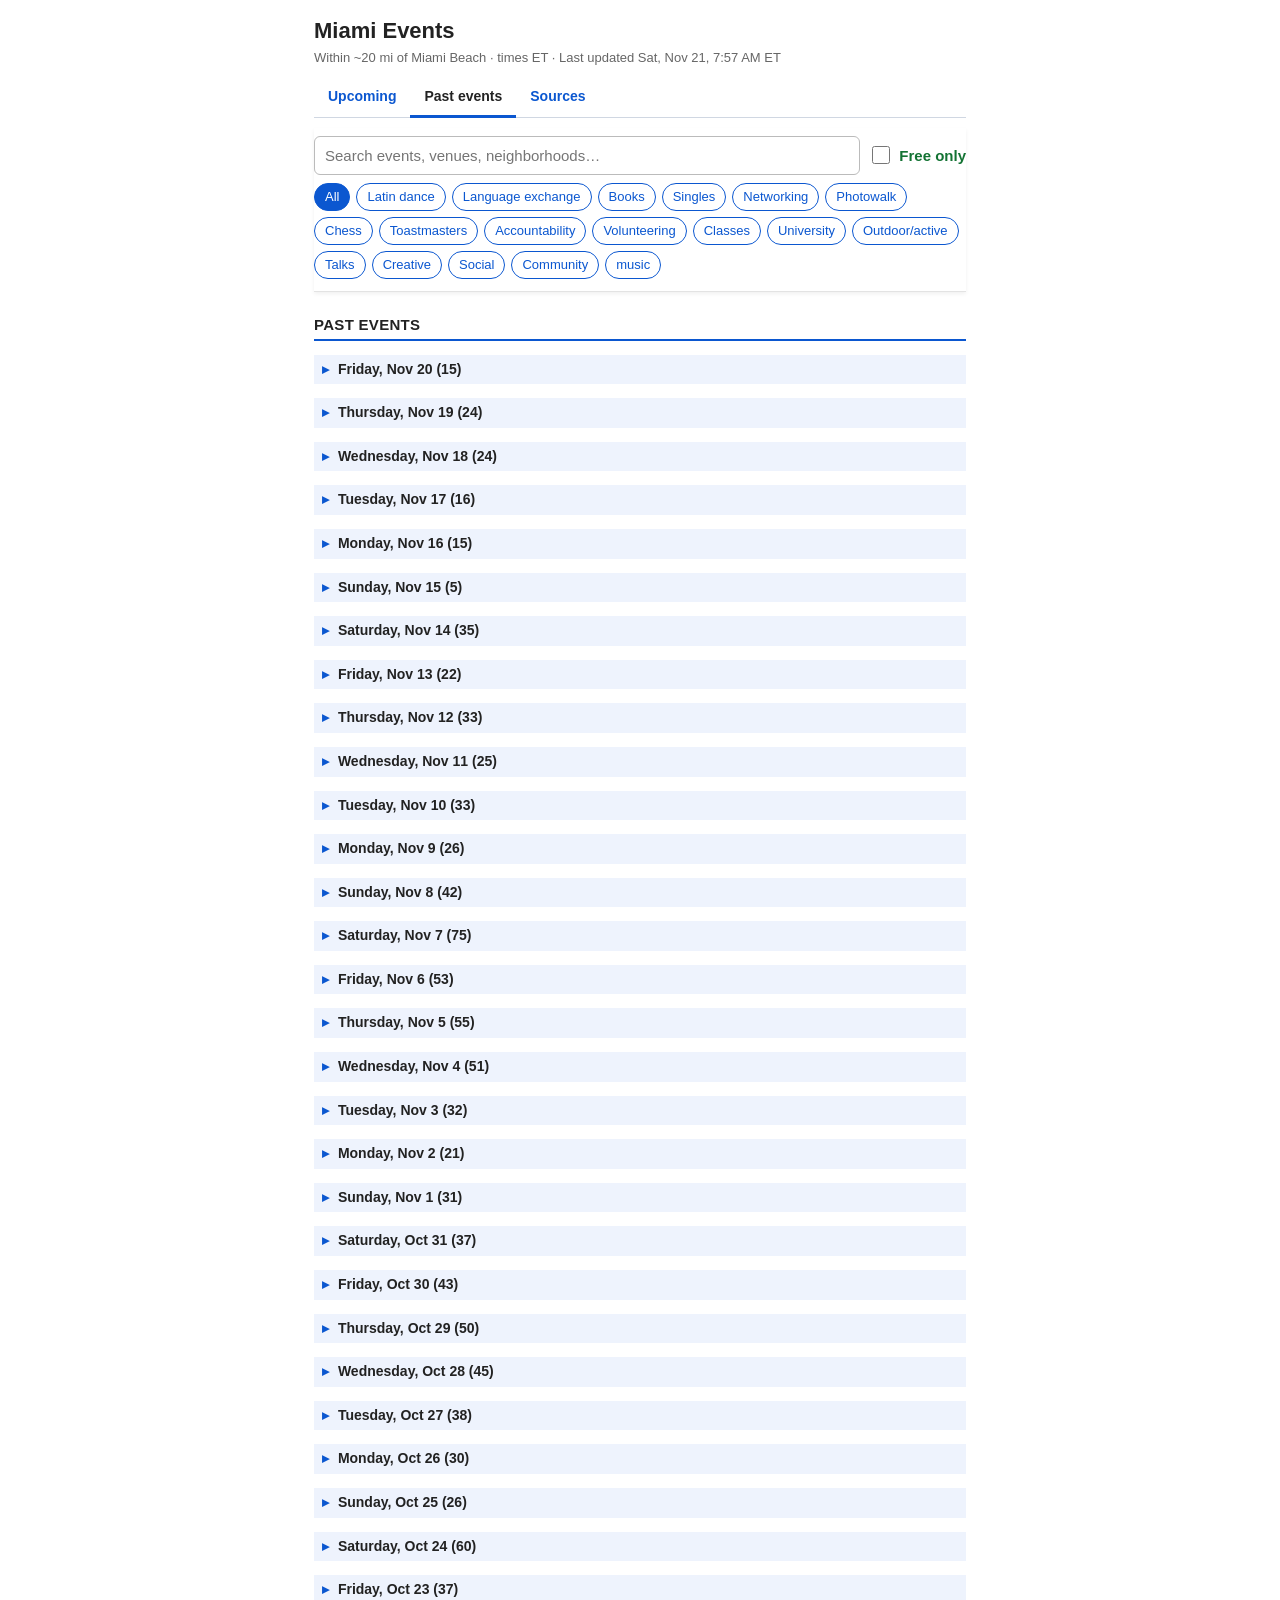
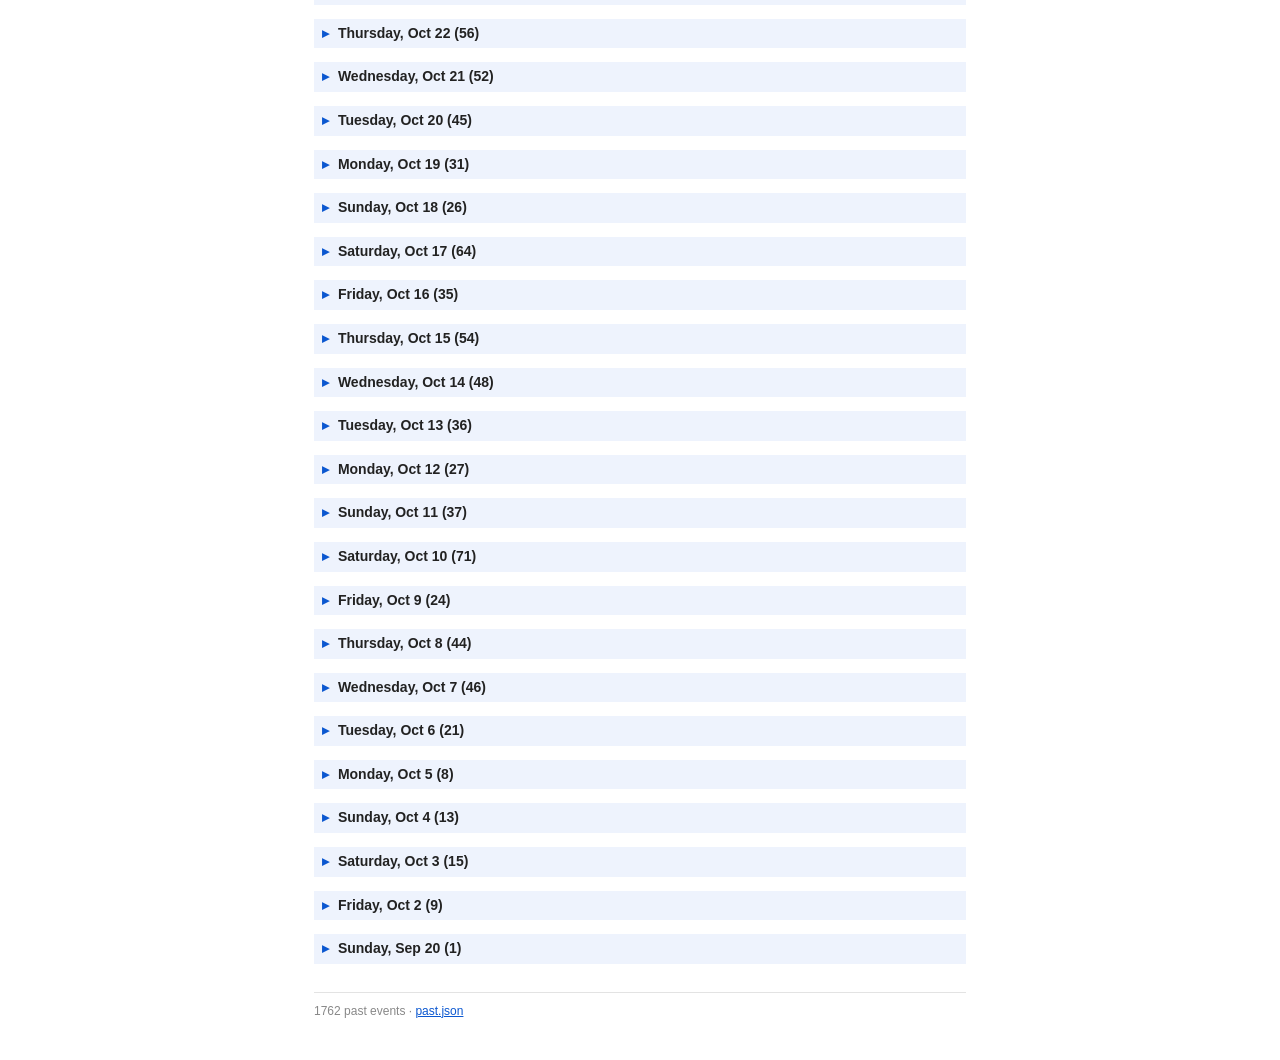
==== past.html @ 7208eda6 "Update events 2026-11-21" ====
<!DOCTYPE html>
<html lang="en"><head>
<meta charset="utf-8">
<meta name="viewport" content="width=device-width, initial-scale=1">
<meta name="robots" content="noindex, nofollow">
<title>Past events · Miami Events</title>
<link rel="stylesheet" href="style.css?v=1795265845">
</head><body><div class="wrap">
<h1>Miami Events</h1>
<p class="sub">Within ~20 mi of Miami Beach · times ET · Last updated Sat, Nov 21, 7:57 AM ET</p>
<nav class="tabs" aria-label="Pages"><a href="index.html">Upcoming</a><a href="past.html" class="on" aria-current="page">Past events</a><a href="sources.html">Sources</a></nav>
<div class="controls">
<div class="row"><input id="q" type="search" placeholder="Search events, venues, neighborhoods…" aria-label="Search">
<label class="toggle"><input type="checkbox" id="freeonly"> Free only</label></div>
<div class="chips" role="group" aria-label="Categories"><button class="chip on" data-cat="all" type="button">All</button><button class="chip" data-cat="dance" type="button">Latin dance</button><button class="chip" data-cat="language" type="button">Language exchange</button><button class="chip" data-cat="books" type="button">Books</button><button class="chip" data-cat="singles" type="button">Singles</button><button class="chip" data-cat="networking" type="button">Networking</button><button class="chip" data-cat="photowalk" type="button">Photowalk</button><button class="chip" data-cat="chess" type="button">Chess</button><button class="chip" data-cat="toastmasters" type="button">Toastmasters</button><button class="chip" data-cat="accountability" type="button">Accountability</button><button class="chip" data-cat="volunteering" type="button">Volunteering</button><button class="chip" data-cat="class" type="button">Classes</button><button class="chip" data-cat="university" type="button">University</button><button class="chip" data-cat="outdoor" type="button">Outdoor/active</button><button class="chip" data-cat="talks" type="button">Talks</button><button class="chip" data-cat="creative" type="button">Creative</button><button class="chip" data-cat="social" type="button">Social</button><button class="chip" data-cat="community" type="button">Community</button><button class="chip" data-cat="music" type="button">music</button></div>
</div>
<section class="sec" id="past"><h2>PAST EVENTS</h2><div class="daygroup fold folded"><h3 class="day" role="button" tabindex="0" aria-expanded="false"><span class="caret">&#9656;</span> Friday, Nov 20 (<span class="dayn">15</span>)</h3><ul><li class="ev" data-free="1" data-cat="language" data-text="english conversation circle coral reef branch palmetto bay  free language exchange english conversation practice"><span class="lbl free">Free</span><a href="https://mdpls.org/event/17366645" target="_blank" rel="noopener">English Conversation Circle</a><div class="meta">10:00–11:00 AM · Coral Reef Branch, Palmetto Bay · <b>Free</b></div><span class="tag">Language exchange</span> <span class="note">English conversation practice</span></li><li class="ev" data-free="1" data-cat="social" data-text="tasting at ten - miami counter culture coffee little haiti / north miami ave 7450 n miami ave, miami, fl 33150 free (rsvp) social weekly friday coffee tasting; standing interest"><span class="lbl free">Free</span><a href="https://www.eventbrite.com/e/tasting-at-ten-miami-tickets-1979225691322" target="_blank" rel="noopener">Tasting at Ten - Miami</a><div class="meta">10:00–11:00 AM · Counter Culture Coffee, Little Haiti / North Miami Ave · <b>Free (RSVP)</b></div><span class="tag">Social</span> <span class="note">Weekly Friday coffee tasting; standing interest</span></li><li class="ev" data-free="1" data-cat="creative" data-text="artist talk @ the camp gallery with janet m. mueller and gabe torres the camp gallery north miami 791 ne 125 st, miami, fl 33161, miami free (rsvp) creative "><span class="lbl free">Free</span><a href="https://www.eventbrite.com/e/artist-talk-the-camp-gallery-with-janet-m-mueller-and-gabe-torres-tickets-2004398163865" target="_blank" rel="noopener">Artist Talk @ The CAMP Gallery with Janet M. Mueller and Gabe Torres</a><div class="meta">12:00–2:00 PM · The CAMP Gallery, North Miami · <b>Free (RSVP)</b></div><span class="tag">Creative</span></li><li class="ev" data-free="1" data-cat="creative" data-text="face it! portrait drawing workshop miami beach regional miami beach  free creative registration required"><span class="lbl free">Free</span><a href="https://mdpls.org/event/17588833" target="_blank" rel="noopener">Face It! Portrait Drawing Workshop</a><div class="meta">2:30–4:00 PM · Miami Beach Regional, Miami Beach · <b>Free</b></div><span class="tag">Creative</span> <span class="note">registration required</span></li><li class="ev" data-free="1" data-cat="social" data-text="dungeons &amp; dragons club miami beach regional miami beach  free social d&amp;d 5th edition club; ages 12+; registration required"><span class="lbl free">Free</span><a href="https://mdpls.org/event/17321976" target="_blank" rel="noopener">Dungeons &amp; Dragons Club</a><div class="meta">4:00–5:30 PM · Miami Beach Regional, Miami Beach · <b>Free</b></div><span class="tag">Social</span> <span class="note">D&amp;D 5th Edition club; ages 12+; registration required</span></li><li class="ev" data-free="1" data-cat="chess" data-text="chess club west flagler branch flagami  free chess "><span class="lbl free">Free</span><a href="https://mdpls.org/event/17058690" target="_blank" rel="noopener">Chess Club</a><div class="meta">4:00–5:00 PM · West Flagler Branch, Flagami · <b>Free</b></div><span class="tag">Chess</span></li><li class="ev" data-free="1" data-cat="community" data-text="miami worldcenter &quot;night market&quot; - fridays at 5:00pm 850 ne 2nd ave downtown miami 850 northeast 2nd avenue, miami, fl 33132, miami free (rsvp) community weekly friday night market"><span class="lbl free">Free</span><a href="https://www.eventbrite.com/e/miami-worldcenter-night-market-fridays-at-500pm-tickets-1997910029681" target="_blank" rel="noopener">Miami Worldcenter &quot;Night Market&quot; - Fridays at 5:00pm</a><div class="meta">5:00–9:00 PM · 850 NE 2nd Ave, Downtown Miami · <b>Free (RSVP)</b></div><span class="tag">Community</span> <span class="note">Weekly Friday night market</span></li><li class="ev" data-free="1" data-cat="networking" data-text="boho house happy hour boho house miami wynwood 85 nw 25th st, miami, fl 33127 free (no fee listed) networking professional workers of miami pre-thanksgiving networking"><span class="lbl free">Free</span><a href="https://www.meetup.com/professionalworkersofmiami/events/317261967/" target="_blank" rel="noopener">BOHO House Happy Hour</a><div class="meta">6:00–9:00 PM · BOHO House Miami, Wynwood · <b>Free (no fee listed)</b></div><span class="tag">Networking</span> <span class="note">Professional Workers of Miami pre-Thanksgiving networking</span></li><li class="ev" data-free="1" data-cat="community" data-text="friday night kirtan sacred vedic arts | museum &amp; cultural center buena vista 137 ne 47th st, miami free (rsvp) community "><span class="lbl free">Free</span><a href="https://www.eventbrite.com/e/friday-night-kirtan-tickets-1979808229710" target="_blank" rel="noopener">FRIDAY NIGHT KIRTAN</a><div class="meta">6:30–10:00 PM · Sacred Vedic Arts | Museum &amp; Cultural Center, Buena Vista · <b>Free (RSVP)</b></div><span class="tag">Community</span></li><li class="ev" data-free="1" data-cat="dance" data-text="underline moves - tango night | music, movement, and dinner the underline (inter stage) brickell 805 sw 1st ave, miami, fl 33130 free (registration includes catered dinner) latin dance free family-friendly series; live music, beginner instruction by bt dance studio, talkin&#x27; tacos dinner"><span class="lbl free">Free</span><a href="https://thecenterforartsandinnovation.org/program/underline-moves/#tango" target="_blank" rel="noopener">Underline Moves - Tango Night | Music, Movement, and Dinner</a><div class="meta">6:30–8:30 PM · The Underline (Inter Stage), Brickell · <b>Free (registration includes catered dinner)</b></div><span class="tag">Latin dance</span> <span class="note">Free family-friendly series; live music, beginner instruction by BT Dance Studio, Talkin&#x27; Tacos dinner</span></li><li class="ev" data-free="0" data-cat="talks" data-text="what is an architect for? a debate with bernard zyscovich &amp; andrés duany bakehouse art complex wynwood 561 northwest 32nd street, miami, fl 33127, miami $19.10–$41.93 talks bakehouse architecture debate"><span class="lbl paid">Paid</span><a href="https://www.eventbrite.com/e/what-is-an-architect-for-a-debate-with-bernard-zyscovich-andres-duany-tickets-2003581550352" target="_blank" rel="noopener">What Is an Architect For? A Debate with Bernard Zyscovich &amp; Andrés Duany</a><div class="meta">6:00–9:00 PM · Bakehouse Art Complex, Wynwood · <b>$19.10–$41.93</b></div><span class="tag">Talks</span> <span class="note">Bakehouse architecture debate</span></li><li class="ev" data-free="0" data-cat="creative" data-text="sillies on south beach comedy show south beach brewing company taproom &amp; restaurant south beach 210 11th street, miami beach, fl 33139, miami beach $2.91–$15.50 creative "><span class="lbl paid">Paid</span><a href="https://www.eventbrite.com/e/sillies-on-south-beach-comedy-show-tickets-1991206469151" target="_blank" rel="noopener">Sillies on South Beach Comedy Show</a><div class="meta">8:00–9:30 PM · South Beach Brewing Company Taproom &amp; Restaurant, South Beach · <b>$2.91–$15.50</b></div><span class="tag">Creative</span></li><li class="ev" data-free="0" data-cat="dance" data-text="the bachata overdose social‼️friday november 20🔥international guest💃2 rooms💯 vk dance arena hallandale beach 3129 w hallandale beach blvd, hallandale beach see event page latin dance bachata room + kizomba room, classes"><span class="lbl paid">Paid</span><a href="https://www.meetup.com/bachata-classes-and-socials-in-miami/events/313072037/" target="_blank" rel="noopener">The Bachata Overdose Social‼️FRIDAY NOVEMBER 20🔥INTERNATIONAL GUEST💃2 ROOMS💯</a><div class="meta">9:00 PM–2:00 AM · VK Dance ARENA, Hallandale Beach · <b>See event page</b></div><span class="tag">Latin dance</span> <span class="note">Bachata room + kizomba room, classes</span></li><li class="ev" data-free="0" data-cat="dance" data-text="the salsa room - salsa social 1340 sw 8th st little havana 1340 southwest 8th street, miami, fl 33135, miami $24.11 latin dance "><span class="lbl paid">Paid</span><a href="https://www.eventbrite.com/e/the-salsa-room-salsa-social-tickets-2003790612663" target="_blank" rel="noopener">The Salsa Room - Salsa Social</a><div class="meta">9:00 PM–1:00 AM · 1340 SW 8th St, Little Havana · <b>$24.11</b></div><span class="tag">Latin dance</span></li><li class="ev" data-free="0" data-cat="creative" data-text="friday night live just the funny miami 3119 coral way, 2nd floor, miami, fl 33145 from $30.52 creative audience-suggestion improv comedy, fridays 9 pm"><span class="lbl paid">Paid</span><a href="https://www.eventbrite.com/o/just-the-funny-121458512491" target="_blank" rel="noopener">Friday Night Live</a><div class="meta">9:00 PM · Just The Funny, Miami · <b>From $30.52</b></div><span class="tag">Creative</span> <span class="note">Audience-suggestion improv comedy, Fridays 9 PM</span></li></ul></div><div class="daygroup fold folded"><h3 class="day" role="button" tabindex="0" aria-expanded="false"><span class="caret">&#9656;</span> Thursday, Nov 19 (<span class="dayn">24</span>)</h3><ul><li class="ev" data-free="1" data-cat="talks" data-text="nothing is linear: relations across latin america and its diasporas el espacio 23 allapattah 2270 nw 23rd street, miami, fl 33142, miami free (rsvp) talks "><span class="lbl free">Free</span><a href="https://www.eventbrite.com/e/nothing-is-linear-relations-across-latin-america-and-its-diasporas-tickets-2004248469124" target="_blank" rel="noopener">Nothing Is Linear: Relations Across Latin America and Its Diasporas</a><div class="meta">10:00 AM–5:00 PM · El Espacio 23, Allapattah · <b>Free (RSVP)</b></div><span class="tag">Talks</span></li><li class="ev" data-free="1" data-cat="language" data-text="english conversation circle west flagler branch flagami  free language exchange english conversation practice; registration required"><span class="lbl free">Free</span><a href="https://mdpls.org/event/17499563" target="_blank" rel="noopener">English Conversation Circle</a><div class="meta">11:00 AM–12:00 PM · West Flagler Branch, Flagami · <b>Free</b></div><span class="tag">Language exchange</span> <span class="note">English conversation practice; registration required</span></li><li class="ev" data-free="1" data-cat="creative" data-text="creative coworking x miami community radio dear eleanor miami (edgewater) 148 ne 28th st, miami, fl 33137 free to drop in creative daytime coworking, then miami community radio livestream in the evening"><span class="lbl free">Free</span><a href="https://posh.vip/e/creative-coworking-x-miami-community-radio-2026-11-20-4-45" target="_blank" rel="noopener">Creative Coworking x Miami Community Radio</a><div class="meta">11:00 AM–6:00 PM · Dear Eleanor, Miami (Edgewater) · <b>Free to drop in</b></div><span class="tag">Creative</span> <span class="note">Daytime coworking, then Miami Community Radio livestream in the evening</span></li><li class="ev" data-free="1" data-cat="language" data-text="english conversation circle doral branch doral  free language exchange english conversation practice"><span class="lbl free">Free</span><a href="https://mdpls.org/event/17788650" target="_blank" rel="noopener">English Conversation Circle</a><div class="meta">12:00–1:00 PM · Doral Branch, Doral · <b>Free</b></div><span class="tag">Language exchange</span> <span class="note">English conversation practice</span></li><li class="ev" data-free="1" data-cat="language" data-text="english conversation circles tamiami branch westchester  free language exchange english conversation practice; registration required"><span class="lbl free">Free</span><a href="https://mdpls.org/event/17317445" target="_blank" rel="noopener">English Conversation Circles</a><div class="meta">2:00–3:00 PM · Tamiami Branch, Westchester · <b>Free</b></div><span class="tag">Language exchange</span> <span class="note">English conversation practice; registration required</span></li><li class="ev" data-free="1" data-cat="social" data-text="tabletop thursdays kendall branch kendall  free social "><span class="lbl free">Free</span><a href="https://mdpls.org/event/17455914" target="_blank" rel="noopener">Tabletop Thursdays</a><div class="meta">3:00–7:00 PM · Kendall Branch, Kendall · <b>Free</b></div><span class="tag">Social</span></li><li class="ev" data-free="1" data-cat="social" data-text="classic games club miami beach regional miami beach  free social "><span class="lbl free">Free</span><a href="https://mdpls.org/event/17321881" target="_blank" rel="noopener">Classic Games Club</a><div class="meta">3:00–4:30 PM · Miami Beach Regional, Miami Beach · <b>Free</b></div><span class="tag">Social</span></li><li class="ev" data-free="1" data-cat="language" data-text="spanish conversation circle coconut grove branch coconut grove  free language exchange registration required"><span class="lbl free">Free</span><a href="https://mdpls.org/event/16834291" target="_blank" rel="noopener">Spanish Conversation Circle</a><div class="meta">4:00–5:00 PM · Coconut Grove Branch, Coconut Grove · <b>Free</b></div><span class="tag">Language exchange</span> <span class="note">registration required</span></li><li class="ev" data-free="1" data-cat="chess" data-text="chess club for adults miami beach regional miami beach  free chess "><span class="lbl free">Free</span><a href="https://mdpls.org/event/16638950" target="_blank" rel="noopener">Chess Club for Adults</a><div class="meta">5:00–7:00 PM · Miami Beach Regional, Miami Beach · <b>Free</b></div><span class="tag">Chess</span></li><li class="ev" data-free="1" data-cat="talks" data-text="app development using artificial intelligence (ai) pinecrest branch pinecrest  free talks "><span class="lbl free">Free</span><a href="https://mdpls.org/event/17690577" target="_blank" rel="noopener">App Development Using Artificial Intelligence (AI)</a><div class="meta">6:00–7:30 PM · Pinecrest Branch, Pinecrest · <b>Free</b></div><span class="tag">Talks</span></li><li class="ev" data-free="1" data-cat="creative" data-text="miami beach culture crawl | the other rome the wolfsonian–fiu south beach  free creative culture crawl (third thursday) program"><span class="lbl free">Free</span><a href="https://events.miamibeachfl.gov/event/miami-beach-culture-crawl-the-other-rome/" target="_blank" rel="noopener">Miami Beach Culture Crawl | The Other Rome</a><div class="meta">6:00–9:00 PM · The Wolfsonian–FIU, South Beach · <b>Free</b></div><span class="tag">Creative</span> <span class="note">Culture Crawl (third Thursday) program</span></li><li class="ev" data-free="1" data-cat="creative" data-text="lincoln road art walk lincoln road south beach 1100 lincoln road, miami beach, fl 33139 free creative self-guided gallery walk (oolite arts, fiu urban studios, more); culture crawl night"><span class="lbl free">Free</span><a href="https://events.miamibeachfl.gov/event/lincoln-road-art-walk/2026-11-19/" target="_blank" rel="noopener">Lincoln Road Art Walk</a><div class="meta">6:00–9:00 PM · Lincoln Road, South Beach · <b>Free</b></div><span class="tag">Creative</span> <span class="note">Self-guided gallery walk (Oolite Arts, FIU Urban Studios, more); Culture Crawl night</span></li><li class="ev" data-free="1" data-cat="outdoor" data-text="chewy pack walk on the underline chewy bark park - coral gables coral gables 4500 ponce de leon boulevard, coral gables, fl 33146, coral gables free (rsvp) outdoor/active friends of the underline dog walk"><span class="lbl free">Free</span><a href="https://www.eventbrite.com/e/chewy-pack-walk-on-the-underline-tickets-1997179141575" target="_blank" rel="noopener">Chewy Pack Walk on The Underline</a><div class="meta">6:30–8:30 PM · Chewy Bark Park - Coral Gables, Coral Gables · <b>Free (RSVP)</b></div><span class="tag">Outdoor/active</span> <span class="note">Friends of The Underline dog walk</span></li><li class="ev" data-free="1" data-cat="toastmasters" data-text="miami gardens toastmasters club frederica s. wilson regional (formerly north dade regional) north dade  free toastmasters "><span class="lbl free">Free</span><a href="https://mdpls.org/event/17565630" target="_blank" rel="noopener">Miami Gardens Toastmasters Club</a><div class="meta">6:30–7:30 PM · Frederica S. Wilson Regional (Formerly North Dade Regional), North Dade · <b>Free</b></div><span class="tag">Toastmasters</span></li><li class="ev" data-free="1" data-cat="toastmasters" data-text="toastmasters miami beach regional miami beach  free toastmasters "><span class="lbl free">Free</span><a href="https://mdpls.org/event/17221698" target="_blank" rel="noopener">Toastmasters</a><div class="meta">6:30–7:30 PM · Miami Beach Regional, Miami Beach · <b>Free</b></div><span class="tag">Toastmasters</span></li><li class="ev" data-free="1" data-cat="creative" data-text="locust late @ the dill: workshop by dani amaro. performance by lesley mok (ny). locust projects little river 297 ne 67th st, miami, fl 33138 free (rsvp) creative "><span class="lbl free">Free</span><a href="https://luma.com/kxr6kyer" target="_blank" rel="noopener">Locust Late @ The DiLL: Workshop by Dani Amaro. Performance by Lesley Mok (NY).</a><div class="meta">7:00–10:00 PM · Locust Projects, Little River · <b>Free (RSVP)</b></div><span class="tag">Creative</span></li><li class="ev" data-free="1" data-cat="talks" data-text="cocktails &amp; conversation: the art of free expression living room south beach 2201 collins avenue, miami beach, fl 33139, miami beach free (rsvp) talks pen america"><span class="lbl free">Free</span><a href="https://www.eventbrite.com/e/cocktails-conversation-the-art-of-free-expression-tickets-2003615731589" target="_blank" rel="noopener">Cocktails &amp; Conversation: The Art of Free Expression</a><div class="meta">7:30–9:30 PM · Living Room, South Beach · <b>Free (RSVP)</b></div><span class="tag">Talks</span> <span class="note">PEN America</span></li><li class="ev" data-free="1" data-cat="music" data-text="north beach social: abstract citizen miami beach bandshell north beach 7275 collins ave, miami beach, fl 33141 free (rsvp) music free monthly community music series (abstract citizen and black nimbus); ticket limit 4 per customer"><span class="lbl free">Free</span><a href="https://miamibeachbandshell.com/events/" target="_blank" rel="noopener">North Beach Social: Abstract Citizen</a><div class="meta">7:30–10:00 PM · Miami Beach Bandshell, North Beach · <b>Free (RSVP)</b></div><span class="tag">music</span> <span class="note">Free monthly community music series (Abstract Citizen and Black Nimbus); ticket limit 4 per customer</span></li><li class="ev" data-free="1" data-cat="dance" data-text="salsa night by cucu from ear candy &amp; friends 749 ne 79th st little river 749 northeast 79th street, miami, fl 33138, miami free (rsvp) latin dance "><span class="lbl free">Free</span><a href="https://www.eventbrite.com/e/salsa-night-by-cucu-from-ear-candy-friends-tickets-1985209534157" target="_blank" rel="noopener">SALSA NIGHT by CUCU FROM EAR CANDY &amp; FRIENDS</a><div class="meta">8:00 PM–12:00 AM · 749 NE 79th St, Little River · <b>Free (RSVP)</b></div><span class="tag">Latin dance</span></li><li class="ev" data-free="1" data-cat="dance" data-text="latin social thursdays at hole19 scratch kitchen + bar! hole 19 - scratch kitchen + bar miami springs 650 curtiss parkway, miami springs, fl 33166, miami springs free (rsvp) latin dance "><span class="lbl free">Free</span><a href="https://www.eventbrite.com/e/latin-social-thursdays-at-hole19-scratch-kitchen-bar-tickets-1999289012255" target="_blank" rel="noopener">Latin Social Thursdays at Hole19 Scratch Kitchen + Bar!</a><div class="meta">8:30 PM–12:00 AM · Hole 19 - Scratch Kitchen + Bar, Miami Springs · <b>Free (RSVP)</b></div><span class="tag">Latin dance</span></li><li class="ev" data-free="1" data-cat="creative" data-text="laughs at the library comedy show the library speakeasy westchester 10766 coral way, miami, fl 33165, miami free–$25.00 creative "><span class="lbl free">Free</span><a href="https://www.eventbrite.com/e/laughs-at-the-library-comedy-show-tickets-2000892685886" target="_blank" rel="noopener">Laughs at the Library Comedy Show</a><div class="meta">9:00–11:00 PM · The Library Speakeasy, Westchester · <b>Free–$25.00</b></div><span class="tag">Creative</span></li><li class="ev" data-free="0" data-cat="class" data-text="made in market: pizza making class the miami beach edition mid-beach 2901 collins avenue, miami beach, fl 33140, miami beach $76.19 classes cooking class"><span class="lbl paid">Paid</span><a href="https://www.eventbrite.com/e/made-in-market-pizza-making-class-tickets-2003520145689" target="_blank" rel="noopener">Made in Market: Pizza Making Class</a><div class="meta">6:00–7:30 PM · The Miami Beach EDITION, Mid-Beach · <b>$76.19</b></div><span class="tag">Classes</span> <span class="note">Cooking class</span></li><li class="ev" data-free="0" data-cat="networking" data-text="coconut grove chamber networking night at regatta grove regatta grove coconut grove 3415 pan american drive, miami, fl 33133, miami $25.00 networking "><span class="lbl paid">Paid</span><a href="https://www.eventbrite.com/e/coconut-grove-chamber-networking-night-at-regatta-grove-tickets-2004668714088" target="_blank" rel="noopener">Coconut Grove Chamber Networking Night at Regatta Grove</a><div class="meta">6:30–8:30 PM · Regatta Grove, Coconut Grove · <b>$25.00</b></div><span class="tag">Networking</span></li><li class="ev" data-free="0" data-cat="social" data-text="vice city social: a unofficial gta vi launch &amp; album release party the twisted tonic - rooftop bar miami beach  see event page social amigos meet; gta vi on the big screen, optional speed friending for early arrivals, dj 9 pm–midnight"><span class="lbl paid">Paid</span><a href="https://ma.to/event/vice-city-social-gta-vi-party-19-nov-2026" target="_blank" rel="noopener">VICE CITY SOCIAL: A Unofficial GTA VI Launch &amp; Album Release Party</a><div class="meta">8:00 PM–12:00 AM · The Twisted Tonic - Rooftop Bar, Miami Beach · <b>See event page</b></div><span class="tag">Social</span> <span class="note">Amigos Meet; GTA VI on the big screen, optional speed friending for early arrivals, DJ 9 PM–midnight</span></li></ul></div><div class="daygroup fold folded"><h3 class="day" role="button" tabindex="0" aria-expanded="false"><span class="caret">&#9656;</span> Wednesday, Nov 18 (<span class="dayn">24</span>)</h3><ul><li class="ev" data-free="1" data-cat="toastmasters" data-text="visit to south dade toastmasters&#x27; club chambersouth south miami 6410 southwest 80th street, south miami, fl 33143, south miami free (rsvp) toastmasters guests welcome"><span class="lbl free">Free</span><a href="https://www.eventbrite.com/e/visit-to-south-dade-toastmasters-club-tickets-1597925802089" target="_blank" rel="noopener">Visit to South Dade Toastmasters&#x27; Club</a><div class="meta">7:30–8:30 AM · ChamberSouth, South Miami · <b>Free (RSVP)</b></div><span class="tag">Toastmasters</span> <span class="note">Guests welcome</span></li><li class="ev" data-free="1" data-cat="language" data-text="english conversation circle coral gables branch coral gables  free language exchange english conversation practice; native speakers welcome (series)"><span class="lbl free">Free</span><a href="https://mdpls.org/event/17124359" target="_blank" rel="noopener">English Conversation Circle</a><div class="meta">12:00–1:00 PM · Coral Gables Branch, Coral Gables · <b>Free</b></div><span class="tag">Language exchange</span> <span class="note">English conversation practice; native speakers welcome (series)</span></li><li class="ev" data-free="1" data-cat="university" data-text="what do israelis and palestinians think? florida international university - modesto a. maidique campus, gc 140 fiu (westchester) 11200 sw 8th st, miami, fl 33174, miami free (rsvp) university fiu green school talk"><span class="lbl free">Free</span><a href="https://www.eventbrite.com/e/what-do-israelis-and-palestinians-think-tickets-2003678676860" target="_blank" rel="noopener">What Do Israelis and Palestinians Think?</a><div class="meta">12:30–1:45 PM · Florida International University - Modesto A. Maidique Campus, GC 140, FIU (Westchester) · <b>Free (RSVP)</b></div><span class="tag">University</span> <span class="note">FIU Green School talk</span></li><li class="ev" data-free="1" data-cat="books" data-text="book club south miami branch south miami  free books "><span class="lbl free">Free</span><a href="https://mdpls.org/event/17225286" target="_blank" rel="noopener">Book CLub</a><div class="meta">12:30–1:30 PM · South Miami Branch, South Miami · <b>Free</b></div><span class="tag">Books</span></li><li class="ev" data-free="1" data-cat="language" data-text="spanish conversation circle coral gables branch coral gables  free language exchange "><span class="lbl free">Free</span><a href="https://mdpls.org/event/17124394" target="_blank" rel="noopener">Spanish Conversation Circle</a><div class="meta">1:00–2:00 PM · Coral Gables Branch, Coral Gables · <b>Free</b></div><span class="tag">Language exchange</span></li><li class="ev" data-free="1" data-cat="books" data-text="reading the rainbow book  club whitten university center coral gables lgbtq center: 2300h, coral gables, fl 33146, coral gables free (rsvp) books um libraries book club at the lgbtq center"><span class="lbl free">Free</span><a href="https://www.eventbrite.com/e/reading-the-rainbow-book-club-tickets-2004086117526" target="_blank" rel="noopener">Reading the Rainbow Book  Club</a><div class="meta">3:00–4:00 PM · Whitten University Center, Coral Gables · <b>Free (RSVP)</b></div><span class="tag">Books</span> <span class="note">UM Libraries book club at the LGBTQ Center</span></li><li class="ev" data-free="1" data-cat="social" data-text="dungeons &amp; dragons club miami beach regional miami beach  free social d&amp;d 5th edition club; ages 12+; registration required"><span class="lbl free">Free</span><a href="https://mdpls.org/event/17478365" target="_blank" rel="noopener">Dungeons &amp; Dragons Club</a><div class="meta">5:00–6:30 PM · Miami Beach Regional, Miami Beach · <b>Free</b></div><span class="tag">Social</span> <span class="note">D&amp;D 5th Edition club; ages 12+; registration required</span></li><li class="ev" data-free="1" data-cat="language" data-text="learning spanish conversation circle pinecrest branch pinecrest  free language exchange "><span class="lbl free">Free</span><a href="https://mdpls.org/event/16603157" target="_blank" rel="noopener">Learning Spanish Conversation Circle</a><div class="meta">5:00–6:30 PM · Pinecrest Branch, Pinecrest · <b>Free</b></div><span class="tag">Language exchange</span></li><li class="ev" data-free="1" data-cat="outdoor" data-text="upilates the underline inter stage brickell 805 sw 1st ave, miami, fl 33130, miami free (rsvp) outdoor/active free pilates class"><span class="lbl free">Free</span><a href="https://www.eventbrite.com/e/upilates-tickets-2002470237385" target="_blank" rel="noopener">UPilates</a><div class="meta">6:00–7:15 PM · The Underline Inter Stage, Brickell · <b>Free (RSVP)</b></div><span class="tag">Outdoor/active</span> <span class="note">Free Pilates class</span></li><li class="ev" data-free="1" data-cat="networking" data-text="speed networking at chela’s coctelería miami lakes chela’s coctelería miami lakes miami lakes 15301 nw 67th ave, miami lakes, fl 33014, miami lakes free (rsvp) networking speed networkers (~14 mi)"><span class="lbl free">Free</span><a href="https://www.eventbrite.com/e/speed-networking-at-chelas-cocteleria-miami-lakes-tickets-2003072737479" target="_blank" rel="noopener">Speed Networking at Chela’s Coctelería Miami Lakes</a><div class="meta">6:00–8:00 PM · Chela’s Coctelería Miami Lakes, Miami Lakes · <b>Free (RSVP)</b></div><span class="tag">Networking</span> <span class="note">Speed Networkers (~14 mi)</span></li><li class="ev" data-free="1" data-cat="creative" data-text="film screening: lezama lima, soltar la lengua freedom tower at miami dade college downtown miami 600 biscayne boulevard, miami, fl 33132, miami free (rsvp) creative moad at mdc film screening"><span class="lbl free">Free</span><a href="https://www.eventbrite.com/e/film-screening-lezama-lima-soltar-la-lengua-tickets-2003216144413" target="_blank" rel="noopener">Film Screening: Lezama Lima, Soltar la Lengua</a><div class="meta">6:30–8:00 PM · Freedom Tower at Miami Dade College, Downtown Miami · <b>Free (RSVP)</b></div><span class="tag">Creative</span> <span class="note">MOAD at MDC film screening</span></li><li class="ev" data-free="1" data-cat="books" data-text="pages &amp; portals: a fantasy book club for adults coral reef branch palmetto bay  free books registration required"><span class="lbl free">Free</span><a href="https://mdpls.org/event/17378128" target="_blank" rel="noopener">Pages &amp; Portals: A Fantasy Book Club for Adults</a><div class="meta">6:30–7:30 PM · Coral Reef Branch, Palmetto Bay · <b>Free</b></div><span class="tag">Books</span> <span class="note">registration required</span></li><li class="ev" data-free="1" data-cat="dance" data-text="bachata with rosanna westchester library health and wellness information center westchester  free latin dance registration required"><span class="lbl free">Free</span><a href="https://mdpls.org/event/17362545" target="_blank" rel="noopener">Bachata with Rosanna</a><div class="meta">6:30–7:30 PM · Westchester Library Health and Wellness Information Center, Westchester · <b>Free</b></div><span class="tag">Latin dance</span> <span class="note">registration required</span></li><li class="ev" data-free="1" data-cat="outdoor" data-text="walking with a purpose: amigos meet x the underline walk club the underline hammock playground brickell / the roads 1523 sw 1st ave, miami, fl 33129, miami free (rsvp) outdoor/active amigos meet monthly walk club"><span class="lbl free">Free</span><a href="https://www.eventbrite.com/e/walking-with-a-purpose-amigos-meet-x-the-underline-walk-club-tickets-1994092584600" target="_blank" rel="noopener">Walking With A Purpose: Amigos Meet x The Underline Walk Club</a><div class="meta">6:30–8:30 PM · The Underline Hammock Playground, Brickell / The Roads · <b>Free (RSVP)</b></div><span class="tag">Outdoor/active</span> <span class="note">Amigos Meet monthly walk club</span></li><li class="ev" data-free="1" data-cat="social" data-text="walking with a purpose: amigos meet x the underline walk club the underline hammock playground brickell 1523 sw 1st ave, miami, fl 33129 free social check-in 6:30 pm, stretch 6:45, walk 7:00 pm; ~2-mile social walk with speed friending."><span class="lbl free">Free</span><a href="https://www.eventbrite.com/e/walking-with-a-purpose-amigos-meet-x-the-underline-walk-club-tickets-1994092409075?date=2026-11-18" target="_blank" rel="noopener">Walking With A Purpose: Amigos Meet x The Underline Walk Club</a><div class="meta">6:30–8:15 PM · The Underline Hammock Playground, Brickell · <b>Free</b></div><span class="tag">Social</span> <span class="note">Check-in 6:30 PM, stretch 6:45, walk 7:00 PM; ~2-mile social walk with speed friending.</span></li><li class="ev" data-free="1" data-cat="toastmasters" data-text="miami-wynwood toastmasters miami-wynwood toastmasters wynwood 1951 nw 7th ave, miami, fl 33136 (1st fl main room, free parking) free (guests) toastmasters every wednesday 7 pm, in person + zoom; visitors welcome"><span class="lbl free">Free</span><a href="https://wyntoast.com/?date=2026-11-18" target="_blank" rel="noopener">Miami-Wynwood Toastmasters</a><div class="meta">7:00–8:00 PM · Miami-Wynwood Toastmasters, Wynwood · <b>Free (guests)</b></div><span class="tag">Toastmasters</span> <span class="note">Every Wednesday 7 PM, in person + Zoom; visitors welcome</span></li><li class="ev" data-free="1" data-cat="language" data-text="brickell- language exchange at rosa sky rosa sky rooftop brickell 115 sw 8th street, 22nd floor, miami free (no fee listed) language exchange rooftop language exchange; meetup moved this from nov 4 to nov 18"><span class="lbl free">Free</span><a href="https://www.meetup.com/miami-old-and-new-in-town-meetup-group/events/317098443/" target="_blank" rel="noopener">Brickell- Language Exchange at Rosa Sky</a><div class="meta">7:00–10:00 PM · Rosa Sky Rooftop, Brickell · <b>Free (no fee listed)</b></div><span class="tag">Language exchange</span> <span class="note">rooftop language exchange; Meetup moved this from Nov 4 to Nov 18</span></li><li class="ev" data-free="1" data-cat="creative" data-text="open mic every wednesday at thank you miami (8:30pm signup) thank you miami cocina &amp; beer house little havana 1701 west flagler street, #suite 101, miami, fl 33135, miami free (rsvp) creative sign-up 8:30 pm"><span class="lbl free">Free</span><a href="https://www.eventbrite.com/e/open-mic-every-wednesday-at-thank-you-miami-830pm-signup-tickets-1095748927539" target="_blank" rel="noopener">OPEN MIC EVERY WEDNESDAY AT THANK YOU MIAMI (8:30PM SIGNUP)</a><div class="meta">8:00–11:30 PM · Thank You Miami Cocina &amp; Beer House, Little Havana · <b>Free (RSVP)</b></div><span class="tag">Creative</span> <span class="note">Sign-up 8:30 PM</span></li><li class="ev" data-free="1" data-cat="books" data-text="the bhagavad gita book club at om movement om movement coconut grove 2895 mcfarlane road, #2nd floor, miami, fl 33133, miami free (rsvp) books "><span class="lbl free">Free</span><a href="https://www.eventbrite.com/e/the-bhagavad-gita-book-club-at-om-movement-tickets-1998399185760" target="_blank" rel="noopener">The Bhagavad Gita Book Club at OM Movement</a><div class="meta">8:00–8:30 PM · OM Movement, Coconut Grove · <b>Free (RSVP)</b></div><span class="tag">Books</span></li><li class="ev" data-free="1" data-cat="dance" data-text="sabor wednesday ball &amp; chain little havana 1513 sw 8th st, miami, fl 33135 free entry with rsvp; free salsa class latin dance venue closed for a private event 4–9:30 pm this wednesday and reopens 9:30 pm; listing still says free salsa class at 8:30 pm, so check class time. live music by mandy y la clave quartet. 21+"><span class="lbl free">Free</span><a href="https://speakeasygo.com/ball-and-chain/Sabor-Wednesday?eid=EVE-BPQFRA" target="_blank" rel="noopener">Sabor Wednesday</a><div class="meta">9:30 PM–1:00 AM · Ball &amp; Chain, Little Havana · <b>Free entry with RSVP; free salsa class</b></div><span class="tag">Latin dance</span> <span class="note">Venue closed for a private event 4–9:30 PM this Wednesday and reopens 9:30 PM; listing still says free salsa class at 8:30 PM, so check class time. Live music by Mandy y la Clave Quartet. 21+</span></li><li class="ev" data-free="0" data-cat="creative" data-text="new world center tours new world center south beach 500 17th st, miami beach $15 creative 45–60 min guided tour of the frank gehry building; nws cancels tours with no bookings 24h before"><span class="lbl paid">Paid</span><a href="https://www.nws.edu/tickets/concerts-and-events/2026-27-season/new-world-center-tours/?date=2026-11-18" target="_blank" rel="noopener">New World Center Tours</a><div class="meta">3:00–4:00 PM · New World Center, South Beach · <b>$15</b></div><span class="tag">Creative</span> <span class="note">45–60 min guided tour of the Frank Gehry building; NWS cancels tours with no bookings 24h before</span></li><li class="ev" data-free="0" data-cat="networking" data-text="miami speed networking | meet business professionals | networknite water lion wine + alchemy miami beach the sagamore, 1671 collins ave, miami beach, fl 33139 $34.24 networking at the sagamore / water lion; miami beach"><span class="lbl paid">Paid</span><a href="https://www.eventbrite.com/e/miami-speed-networking-meet-business-professionals-networknite-tickets-2003894720051" target="_blank" rel="noopener">Miami Speed Networking | Meet Business Professionals | NetworkNite</a><div class="meta">7:00–9:00 PM · WATER LION Wine + Alchemy, Miami Beach · <b>$34.24</b></div><span class="tag">Networking</span> <span class="note">At The Sagamore / WATER LION; Miami Beach</span></li><li class="ev" data-free="0" data-cat="singles" data-text="intelligent singles mixer in miami! delilah miami brickell key 301 brickell key drive, miami, fl 33131, miami $49.92 singles singles mixer"><span class="lbl paid">Paid</span><a href="https://www.eventbrite.com/e/intelligent-singles-mixer-in-miami-tickets-2003711934334" target="_blank" rel="noopener">Intelligent Singles Mixer in Miami!</a><div class="meta">7:00–10:00 PM · Delilah Miami, Brickell Key · <b>$49.92</b></div><span class="tag">Singles</span> <span class="note">singles mixer</span></li><li class="ev" data-free="0" data-cat="creative" data-text="wingman wednesdays miami&#x27;s social comedy show blackbird ordinary brickell 729 sw 1st ave, miami see event page creative "><span class="lbl paid">Paid</span><a href="https://www.meetup.com/miami-stand-up-comedy-meetup/events/317200082/" target="_blank" rel="noopener">Wingman Wednesdays Miami&#x27;s Social Comedy Show</a><div class="meta">9:00–10:30 PM · Blackbird Ordinary, Brickell · <b>See event page</b></div><span class="tag">Creative</span></li></ul></div><div class="daygroup fold folded"><h3 class="day" role="button" tabindex="0" aria-expanded="false"><span class="caret">&#9656;</span> Tuesday, Nov 17 (<span class="dayn">16</span>)</h3><ul><li class="ev" data-free="1" data-cat="language" data-text="english conversation circle main library downtown miami  free language exchange english conversation practice; native speakers welcome (series)"><span class="lbl free">Free</span><a href="https://mdpls.org/event/15664260" target="_blank" rel="noopener">English Conversation Circle</a><div class="meta">10:00–11:00 AM · Main Library, Downtown Miami · <b>Free</b></div><span class="tag">Language exchange</span> <span class="note">English conversation practice; native speakers welcome (series)</span></li><li class="ev" data-free="1" data-cat="social" data-text="scrabble® club south miami branch south miami  free social "><span class="lbl free">Free</span><a href="https://mdpls.org/event/17691017" target="_blank" rel="noopener">Scrabble® Club</a><div class="meta">10:30 AM–12:30 PM · South Miami Branch, South Miami · <b>Free</b></div><span class="tag">Social</span></li><li class="ev" data-free="1" data-cat="language" data-text="english conversation circle country walk branch country walk  free language exchange english conversation practice"><span class="lbl free">Free</span><a href="https://mdpls.org/event/17206466" target="_blank" rel="noopener">English Conversation Circle</a><div class="meta">11:00 AM–12:00 PM · Country Walk Branch, Country Walk · <b>Free</b></div><span class="tag">Language exchange</span> <span class="note">English conversation practice</span></li><li class="ev" data-free="1" data-cat="talks" data-text="reading &amp; panel discussion with swiss author fabio andina coral gables branch coral gables  free talks registration required"><span class="lbl free">Free</span><a href="https://mdpls.org/event/17770911" target="_blank" rel="noopener">Reading &amp; Panel Discussion with Swiss Author Fabio Andina</a><div class="meta">12:00–1:00 PM · Coral Gables Branch, Coral Gables · <b>Free</b></div><span class="tag">Talks</span> <span class="note">registration required</span></li><li class="ev" data-free="1" data-cat="chess" data-text="international games month: chess &amp; checkers challenge main library downtown miami  free chess "><span class="lbl free">Free</span><a href="https://mdpls.org/event/17660041" target="_blank" rel="noopener">International Games Month: Chess &amp; Checkers Challenge</a><div class="meta">3:00–5:30 PM · Main Library, Downtown Miami · <b>Free</b></div><span class="tag">Chess</span></li><li class="ev" data-free="1" data-cat="social" data-text="board game night at miami ironside ironside cafe bistro little river 7600 northeast 4th court, miami, fl 33138, miami free (rsvp) social "><span class="lbl free">Free</span><a href="https://www.eventbrite.com/e/board-game-night-at-miami-ironside-tickets-1992445625501" target="_blank" rel="noopener">Board Game Night at Miami Ironside</a><div class="meta">6:00–11:00 PM · Ironside Cafe Bistro, Little River · <b>Free (RSVP)</b></div><span class="tag">Social</span></li><li class="ev" data-free="1" data-cat="toastmasters" data-text="doral toastmasters - communication &amp; leadership event (tuesday - 6:30 pm) 8260 nw 27th st suite 408 doral 8260 northwest 27th street, #suite 408, doral, fl 33122, doral free (rsvp) toastmasters guests welcome"><span class="lbl free">Free</span><a href="https://www.eventbrite.com/e/doral-toastmasters-communication-leadership-event-tuesday-630-pm-tickets-1982431551135" target="_blank" rel="noopener">Doral Toastmasters - Communication &amp; Leadership Event (TUESDAY - 6:30 PM)</a><div class="meta">6:30–7:30 PM · 8260 NW 27th St suite 408, Doral · <b>Free (RSVP)</b></div><span class="tag">Toastmasters</span> <span class="note">Guests welcome</span></li><li class="ev" data-free="1" data-cat="dance" data-text="bachatuesday ball &amp; chain little havana 1513 sw 8th st, miami, fl 33135 free entry with rsvp; free bachata class at 9 pm latin dance 21+ with photo id after 8 pm"><span class="lbl free">Free</span><a href="https://speakeasygo.com/ball-and-chain/Bachatuesday?eid=EVE-U7O8A1" target="_blank" rel="noopener">Bachatuesday</a><div class="meta">8:00 PM–1:00 AM · Ball &amp; Chain, Little Havana · <b>Free entry with RSVP; free bachata class at 9 PM</b></div><span class="tag">Latin dance</span> <span class="note">21+ with photo ID after 8 PM</span></li><li class="ev" data-free="1" data-cat="social" data-text="trivia night in coral gables! books &amp; books coral gables 265 aragon avenue, coral gables, fl 33134, coral gables free (rsvp) social "><span class="lbl free">Free</span><a href="https://www.eventbrite.com/e/trivia-night-in-coral-gables-tickets-2004030445008" target="_blank" rel="noopener">TRIVIA NIGHT IN CORAL GABLES!</a><div class="meta">9:00–10:30 PM · Books &amp; Books, Coral Gables · <b>Free (RSVP)</b></div><span class="tag">Social</span></li><li class="ev" data-free="1" data-cat="creative" data-text="stand-up comedy open mic villain theater little haiti / design district 5865 ne 2nd ave, miami, fl 33137 free creative free open mic show; no drink minimums"><span class="lbl free">Free</span><a href="https://www.villaintheater.com/all-shows/openmic111726" target="_blank" rel="noopener">Stand-Up Comedy Open Mic</a><div class="meta">10:00–11:30 PM · Villain Theater, Little Haiti / Design District · <b>Free</b></div><span class="tag">Creative</span> <span class="note">Free open mic show; no drink minimums</span></li><li class="ev" data-free="0" data-cat="talks" data-text="in conversation with kellie williams: the stories that move us the miami beach edition mid-beach 2901 collins avenue, miami beach, fl 33140, miami beach $27.66–$53.36 talks "><span class="lbl paid">Paid</span><a href="https://www.eventbrite.com/e/in-conversation-with-kellie-williams-the-stories-that-move-us-tickets-2003520002260" target="_blank" rel="noopener">In Conversation with Kellie Williams: The stories that move us</a><div class="meta">6:00–8:00 PM · The Miami Beach EDITION, Mid-Beach · <b>$27.66–$53.36</b></div><span class="tag">Talks</span></li><li class="ev" data-free="0" data-cat="talks" data-text="kink &amp; safety dear eleanor edgewater 148 ne 28th st, miami, fl 33137 from $20 talks adults-only beginner safety workshop (general first aid + kink safety)"><span class="lbl paid">Paid</span><a href="https://posh.vip/e/kink-safety" target="_blank" rel="noopener">Kink &amp; Safety</a><div class="meta">7:00–10:00 PM · Dear Eleanor, Edgewater · <b>From $20</b></div><span class="tag">Talks</span> <span class="note">Adults-only beginner safety workshop (general first aid + kink safety)</span></li><li class="ev" data-free="0" data-cat="talks" data-text="annabelle gurwitch in conversation miami beach jcc (mbjcc) mid-beach 4221 pine tree dr, miami beach, fl 33140 see event page talks author talk on her memoir the end of my life is killing me; tickets via mbjcc (price not shown)"><span class="lbl paid">Paid</span><a href="https://mbjcc.org/events/annabelle-gurwitch-in-conversation/" target="_blank" rel="noopener">Annabelle Gurwitch In Conversation</a><div class="meta">7:30–9:00 PM · Miami Beach JCC (MBJCC), Mid-Beach · <b>See event page</b></div><span class="tag">Talks</span> <span class="note">Author talk on her memoir The End of My Life is Killing Me; tickets via MBJCC (price not shown)</span></li><li class="ev" data-free="0" data-cat="class" data-text="tease untamed: burlesque techniques for healing dear eleanor edgewater 148 northeast 28th street, miami, fl 33137, miami $24.80 classes at dear eleanor; hosted by bodywise psychotherapy"><span class="lbl paid">Paid</span><a href="https://www.eventbrite.com/e/tease-untamed-burlesque-techniques-for-healing-tickets-2003319940871" target="_blank" rel="noopener">Tease Untamed: Burlesque Techniques for Healing</a><div class="meta">7:30–8:30 PM · Dear Eleanor, Edgewater · <b>$24.80</b></div><span class="tag">Classes</span> <span class="note">At Dear Eleanor; hosted by BodyWise Psychotherapy</span></li><li class="ev" data-free="0" data-cat="creative" data-text="tunes and tales new world center south beach 500 17th st, miami beach, fl 33139 pay what you wish (suggested $10) creative new world symphony"><span class="lbl paid">Paid</span><a href="https://www.nws.edu/tickets/concerts-and-events/2026-27-season/tunes-and-tales/" target="_blank" rel="noopener">Tunes and Tales</a><div class="meta">7:30 PM · New World Center, South Beach · <b>Pay what you wish (suggested $10)</b></div><span class="tag">Creative</span> <span class="note">New World Symphony</span></li><li class="ev" data-free="0" data-cat="creative" data-text="too lit tuesday blackbird ordinary comedy night blackbird ordinary brickell 729 sw 1st ave, miami see event page creative listing: $25 gets seats + bottle; rsvp on eventbrite"><span class="lbl paid">Paid</span><a href="https://www.meetup.com/miami-stand-up-comedy-meetup/events/317184264/" target="_blank" rel="noopener">TOO LIT Tuesday Blackbird Ordinary Comedy Night</a><div class="meta">9:00–10:30 PM · Blackbird Ordinary, Brickell · <b>See event page</b></div><span class="tag">Creative</span> <span class="note">Listing: $25 gets seats + bottle; RSVP on Eventbrite</span></li></ul></div><div class="daygroup fold folded"><h3 class="day" role="button" tabindex="0" aria-expanded="false"><span class="caret">&#9656;</span> Monday, Nov 16 (<span class="dayn">15</span>)</h3><ul><li class="ev" data-free="1" data-cat="social" data-text="creative coworking x miami community radio dear eleanor edgewater 148 ne 28th st, miami, fl 33137 free to drop in social recurring mon/thu community coworking; listed on dear eleanor&#x27;s posh page"><span class="lbl free">Free</span><a href="https://posh.vip/g/dear-eleanor" target="_blank" rel="noopener">Creative Coworking x Miami Community Radio</a><div class="meta">11:00 AM–6:00 PM · Dear Eleanor, Edgewater · <b>Free to drop in</b></div><span class="tag">Social</span> <span class="note">Recurring Mon/Thu community coworking; listed on Dear Eleanor&#x27;s Posh page</span></li><li class="ev" data-free="1" data-cat="dance" data-text="flamenco dance with maria westchester library health and wellness information center westchester  free latin dance registration required"><span class="lbl free">Free</span><a href="https://mdpls.org/event/17358116" target="_blank" rel="noopener">Flamenco Dance with Maria</a><div class="meta">1:00–2:00 PM · Westchester Library Health and Wellness Information Center, Westchester · <b>Free</b></div><span class="tag">Latin dance</span> <span class="note">registration required</span></li><li class="ev" data-free="1" data-cat="dance" data-text="free salsa class &amp; happy hour - little havana miami! sala&#x27;o cuban restaurant &amp; bar little havana 1642 southwest 8th street, miami, fl 33135, miami free (rsvp) latin dance free salsa class + happy hour"><span class="lbl free">Free</span><a href="https://www.eventbrite.com/e/free-salsa-class-happy-hour-little-havana-miami-tickets-2003206516616" target="_blank" rel="noopener">FREE SALSA CLASS &amp; HAPPY HOUR - LITTLE HAVANA MIAMI!</a><div class="meta">4:00–6:00 PM · Sala&#x27;o Cuban Restaurant &amp; Bar, Little Havana · <b>Free (RSVP)</b></div><span class="tag">Latin dance</span> <span class="note">Free salsa class + happy hour</span></li><li class="ev" data-free="1" data-cat="chess" data-text="chess club northeast dade-aventura branch aventura  free chess "><span class="lbl free">Free</span><a href="https://mdpls.org/event/14901559" target="_blank" rel="noopener">Chess Club</a><div class="meta">4:00–6:00 PM · Northeast Dade-Aventura Branch, Aventura · <b>Free</b></div><span class="tag">Chess</span></li><li class="ev" data-free="1" data-cat="networking" data-text="french networking albion hotel south beach 1650 james avenue, miami beach, fl 33139, miami beach free (rsvp) networking "><span class="lbl free">Free</span><a href="https://www.eventbrite.com/e/french-networking-tickets-2004553834480" target="_blank" rel="noopener">FRENCH NETWORKING</a><div class="meta">5:00–6:30 PM · Albion Hotel, South Beach · <b>Free (RSVP)</b></div><span class="tag">Networking</span></li><li class="ev" data-free="1" data-cat="university" data-text="reading and conversation with swiss author university of miami, merrick building, room 210.02 coral gables 1320 s dixie hwy, coral gables, fl 33146, coral gables free (rsvp) university swiss author fabio andina at um; hosted by the consulate general of switzerland"><span class="lbl free">Free</span><a href="https://www.eventbrite.com/e/reading-and-conversation-with-swiss-author-tickets-2004726716575" target="_blank" rel="noopener">Reading and Conversation with Swiss Author</a><div class="meta">5:00–6:00 PM · University of Miami, Merrick Building, Room 210.02, Coral Gables · <b>Free (RSVP)</b></div><span class="tag">University</span> <span class="note">Swiss author Fabio Andina at UM; hosted by the Consulate General of Switzerland</span></li><li class="ev" data-free="1" data-cat="photowalk" data-text="golden hour photography club: portraiture frederica s. wilson regional (formerly north dade regional) north dade  free photowalk registration required"><span class="lbl free">Free</span><a href="https://mdpls.org/event/17645883" target="_blank" rel="noopener">Golden Hour Photography Club: Portraiture</a><div class="meta">5:00–6:00 PM · Frederica S. Wilson Regional (Formerly North Dade Regional), North Dade · <b>Free</b></div><span class="tag">Photowalk</span> <span class="note">registration required</span></li><li class="ev" data-free="1" data-cat="chess" data-text="chess club shenandoah branch shenandoah  free chess "><span class="lbl free">Free</span><a href="https://mdpls.org/event/17339888" target="_blank" rel="noopener">Chess Club</a><div class="meta">5:00–6:00 PM · Shenandoah Branch, Shenandoah · <b>Free</b></div><span class="tag">Chess</span></li><li class="ev" data-free="1" data-cat="outdoor" data-text="north bay village run / walk club ties athletic field north bay village jewel avenue, north bay village, fl 33141, north bay village free (rsvp) outdoor/active "><span class="lbl free">Free</span><a href="https://www.eventbrite.com/e/north-bay-village-run-walk-club-tickets-1978865680520" target="_blank" rel="noopener">North Bay Village Run / Walk Club</a><div class="meta">7:00–8:30 PM · TIES Athletic Field, North Bay Village · <b>Free (RSVP)</b></div><span class="tag">Outdoor/active</span></li><li class="ev" data-free="1" data-cat="dance" data-text="viva salsa mondays elia allapattah / miami river 1440 nw north river dr, suite 195, miami, fl 33125, miami free (rsvp) latin dance "><span class="lbl free">Free</span><a href="https://www.eventbrite.com/e/viva-salsa-mondays-tickets-1999948177837" target="_blank" rel="noopener">Viva Salsa Mondays</a><div class="meta">7:00–10:30 PM · Elia, Allapattah / Miami River · <b>Free (RSVP)</b></div><span class="tag">Latin dance</span></li><li class="ev" data-free="1" data-cat="creative" data-text="palms &amp; poetry – open mic @ books &amp; books books &amp; books coral gables 265 aragon avenue, coral gables, fl 33134, coral gables free–$23.18 creative poetry open mic"><span class="lbl free">Free</span><a href="https://www.eventbrite.com/e/palms-poetry-open-mic-books-books-tickets-1000434355087" target="_blank" rel="noopener">Palms &amp; Poetry – Open Mic @ Books &amp; Books</a><div class="meta">7:00–10:00 PM · Books &amp; Books, Coral Gables · <b>Free–$23.18</b></div><span class="tag">Creative</span> <span class="note">poetry open mic</span></li><li class="ev" data-free="1" data-cat="accountability" data-text="axen miami #23 — do the thing you keep delaying center for social change coral way 2103 coral way 2nd floor, miami, fl 33145 free (rsvp) accountability weekly accountability &amp; execution club"><span class="lbl free">Free</span><a href="https://www.meetup.com/meetup-group-trdbgkva/events/317137972/" target="_blank" rel="noopener">AXEN Miami #23 — Do the Thing You Keep Delaying</a><div class="meta">7:30–9:00 PM · Center for Social Change, Coral Way · <b>Free (RSVP)</b></div><span class="tag">Accountability</span> <span class="note">Weekly accountability &amp; execution club</span></li><li class="ev" data-free="1" data-cat="dance" data-text="mambo monday ball &amp; chain little havana 1513 sw 8th st, miami, fl 33135 free entry with rsvp; free salsa &amp; bachata classes at 9 pm latin dance 21+ with photo id after 8 pm; ball &amp; chain&#x27;s own site: free dance classes at 9 pm most nights, no cover"><span class="lbl free">Free</span><a href="https://speakeasygo.com/ball-and-chain/Mambo-Monday?eid=EVE-5D8IPP" target="_blank" rel="noopener">Mambo Monday</a><div class="meta">8:00 PM–1:00 AM · Ball &amp; Chain, Little Havana · <b>Free entry with RSVP; free salsa &amp; bachata classes at 9 PM</b></div><span class="tag">Latin dance</span> <span class="note">21+ with photo ID after 8 PM; Ball &amp; Chain&#x27;s own site: free dance classes at 9 PM most nights, no cover</span></li><li class="ev" data-free="0" data-cat="creative" data-text="new world center tours new world center south beach 500 17th st, miami beach $15 creative 45–60 min guided tour of the frank gehry building; nws cancels tours with no bookings 24h before"><span class="lbl paid">Paid</span><a href="https://www.nws.edu/tickets/concerts-and-events/2026-27-season/new-world-center-tours/?date=2026-11-16" target="_blank" rel="noopener">New World Center Tours</a><div class="meta">3:00–4:00 PM · New World Center, South Beach · <b>$15</b></div><span class="tag">Creative</span> <span class="note">45–60 min guided tour of the Frank Gehry building; NWS cancels tours with no bookings 24h before</span></li><li class="ev" data-free="0" data-cat="university" data-text="fiu latin jazz concert herbert and nicole wertheim school of music &amp; performing arts fiu (westchester) 10910 southwest 17th street, concert hall, miami, fl 33199, miami $12.27–$23.48 university "><span class="lbl paid">Paid</span><a href="https://www.eventbrite.com/e/fiu-latin-jazz-concert-tickets-1997617483668" target="_blank" rel="noopener">FIU Latin Jazz Concert</a><div class="meta">7:30–9:00 PM · Herbert and Nicole Wertheim School of Music &amp; Performing Arts, FIU (Westchester) · <b>$12.27–$23.48</b></div><span class="tag">University</span></li></ul></div><div class="daygroup fold folded"><h3 class="day" role="button" tabindex="0" aria-expanded="false"><span class="caret">&#9656;</span> Sunday, Nov 15 (<span class="dayn">5</span>)</h3><ul><li class="ev" data-free="1" data-cat="outdoor" data-text="hiit &amp; run workout at the underline the underline urban gym brickell 700 sw 1st ave, miami, fl 33130 free (rsvp) outdoor/active free community workout powered by baptist health south florida"><span class="lbl free">Free</span><a href="https://www.eventbrite.com/e/hiit-run-workout-at-the-underline-tickets-2003410957103" target="_blank" rel="noopener">HIIT &amp; RUN Workout at The Underline</a><div class="meta">10:30–11:30 AM · The Underline Urban Gym, Brickell · <b>Free (RSVP)</b></div><span class="tag">Outdoor/active</span> <span class="note">Free community workout powered by Baptist Health South Florida</span></li><li class="ev" data-free="1" data-cat="creative" data-text="moad music featuring clave y cuba and carne viva museum of art and design at mdc freedom tower downtown miami 600 biscayne blvd, miami, fl 33132 free (rsvp) creative afro-cuban music and dance; eventbrite ticket area shows sold out (may still have walk-up/waitlist - check)"><span class="lbl free">Free</span><a href="https://www.eventbrite.com/e/moad-music-featuring-clave-y-cuba-and-carne-viva-tickets-2003986467470" target="_blank" rel="noopener">MOAD Music Featuring Clave Y Cuba and Carne Viva</a><div class="meta">1:00–3:00 PM · Museum of Art and Design at MDC Freedom Tower, Downtown Miami · <b>Free (RSVP)</b></div><span class="tag">Creative</span> <span class="note">Afro-Cuban music and dance; Eventbrite ticket area shows Sold out (may still have walk-up/waitlist - check)</span></li><li class="ev" data-free="1" data-cat="photowalk" data-text="photowalk riverwalk east fort dallas park downtown miami 64 se 4th st, miami, fl 33131 free (no fee listed) photowalk street photography - miami beach group; ~1-mile miami river/bayfront park route, meet 4 pm"><span class="lbl free">Free</span><a href="https://www.meetup.com/street-photography-miami-beach/events/317049320/" target="_blank" rel="noopener">Photowalk Riverwalk East</a><div class="meta">4:00–7:00 PM · Fort Dallas Park, Downtown Miami · <b>Free (no fee listed)</b></div><span class="tag">Photowalk</span> <span class="note">Street Photography - Miami Beach group; ~1-mile Miami River/Bayfront Park route, meet 4 PM</span></li><li class="ev" data-free="0" data-cat="creative" data-text="lil duval miami improv doral 3450 nw 83rd ave, suite 224, doral, fl 33122 see event page creative sun 7:00 pm show per miami improv page (also fri/sat shows); end time not listed"><span class="lbl paid">Paid</span><a href="https://www.miamiimprov.com/events/139264?date=2026-11-15" target="_blank" rel="noopener">Lil Duval</a><div class="meta">7:00 PM · Miami Improv, Doral · <b>See event page</b></div><span class="tag">Creative</span> <span class="note">Sun 7:00 PM show per Miami Improv page (also Fri/Sat shows); end time not listed</span></li><li class="ev" data-free="0" data-cat="creative" data-text="master debaters comedy show bougainvillea&#x27;s old florida tavern south miami 7221 sw 58th ave, south miami, fl 33143 $7.68 creative "><span class="lbl paid">Paid</span><a href="https://www.eventbrite.com/e/master-debaters-comedy-show-tickets-1985668005457" target="_blank" rel="noopener">Master Debaters Comedy Show</a><div class="meta">8:00–10:00 PM · Bougainvillea&#x27;s Old Florida Tavern, South Miami · <b>$7.68</b></div><span class="tag">Creative</span></li></ul></div><div class="daygroup fold folded"><h3 class="day" role="button" tabindex="0" aria-expanded="false"><span class="caret">&#9656;</span> Saturday, Nov 14 (<span class="dayn">35</span>)</h3><ul><li class="ev" data-free="1" data-cat="toastmasters" data-text="toastmasters club in miami gardens, fl, us - hybrid/zoom meetings universal truth center better liv miami gardens 21310 northwest 37th avenue, miami gardens, fl 33056, miami gardens free (rsvp) toastmasters hybrid toastmasters meeting"><span class="lbl free">Free</span><a href="https://www.eventbrite.com/e/toastmasters-club-in-miami-gardens-fl-us-hybridzoom-meetings-tickets-2003858460598" target="_blank" rel="noopener">Toastmasters Club in Miami Gardens, FL, US - Hybrid/Zoom Meetings</a><div class="meta">8:00–9:30 AM · Universal Truth Center Better Liv, Miami Gardens · <b>Free (RSVP)</b></div><span class="tag">Toastmasters</span> <span class="note">hybrid Toastmasters meeting</span></li><li class="ev" data-free="1" data-cat="volunteering" data-text="citizen science ecoaction day crandon park crandon park key biscayne 6747 crandon boulevard, key biscayne, fl 33149, key biscayne free (rsvp) volunteering habitat restoration volunteer day"><span class="lbl free">Free</span><a href="https://www.eventbrite.com/e/citizen-science-ecoaction-day-crandon-park-tickets-2004193241938" target="_blank" rel="noopener">Citizen Science EcoAction Day Crandon Park</a><div class="meta">9:30 AM–12:30 PM · Crandon Park, Key Biscayne · <b>Free (RSVP)</b></div><span class="tag">Volunteering</span> <span class="note">habitat restoration volunteer day</span></li><li class="ev" data-free="1" data-cat="talks" data-text="miami | opus 5.5 build day - marketing sprint the lab miami wynwood  free (approval required) talks claude community build day for marketers; registration needs approval"><span class="lbl free">Free</span><a href="https://luma.com/claude-drvz" target="_blank" rel="noopener">Miami | Opus 5.5 Build Day - Marketing Sprint</a><div class="meta">9:30 AM–5:00 PM · The LAB Miami, Wynwood · <b>Free (approval required)</b></div><span class="tag">Talks</span> <span class="note">Claude Community build day for marketers; registration needs approval</span></li><li class="ev" data-free="1" data-cat="community" data-text="downtown doral arts festival presented by baptist health downtown doral doral 8551 northwest 53rd street, doral, fl 33166, doral free (rsvp) community arts festival, 60+ artists"><span class="lbl free">Free</span><a href="https://www.eventbrite.com/e/downtown-doral-arts-festival-presented-by-baptist-health-tickets-2003026671695" target="_blank" rel="noopener">Downtown Doral Arts Festival presented by Baptist Health</a><div class="meta">10:00 AM–6:00 PM · Downtown Doral, Doral · <b>Free (RSVP)</b></div><span class="tag">Community</span> <span class="note">arts festival, 60+ artists</span></li><li class="ev" data-free="1" data-cat="books" data-text="great books book club pinecrest branch library pinecrest  free books 19th-century classics"><span class="lbl free">Free</span><a href="https://mdpls.org/event/15328382" target="_blank" rel="noopener">Great Books Book Club</a><div class="meta">10:30 AM–12:30 PM · Pinecrest Branch Library, Pinecrest · <b>Free</b></div><span class="tag">Books</span> <span class="note">19th-century classics</span></li><li class="ev" data-free="1" data-cat="creative" data-text="applause for words northeast dade-aventura branch aventura  free creative writing workshop (fiction/non-fiction) with author elaine b. johnson; adults"><span class="lbl free">Free</span><a href="https://mdpls.org/event/15385540" target="_blank" rel="noopener">Applause for Words</a><div class="meta">10:30 AM–12:00 PM · Northeast Dade-Aventura Branch, Aventura · <b>Free</b></div><span class="tag">Creative</span> <span class="note">writing workshop (fiction/non-fiction) with author Elaine B. Johnson; adults</span></li><li class="ev" data-free="1" data-cat="social" data-text="nostalgia coffee club x 27 club coffee miami creative meet up 27 club coffee wynwood 50 northwest 24th street, #102, miami, fl 33127, miami free (rsvp) social creative meetup over coffee"><span class="lbl free">Free</span><a href="https://www.eventbrite.com/e/nostalgia-coffee-club-x-27-club-coffee-miami-creative-meet-up-tickets-2004125471234" target="_blank" rel="noopener">Nostalgia Coffee Club x 27 Club Coffee Miami Creative Meet Up</a><div class="meta">11:00 AM–1:00 PM · 27 Club Coffee, Wynwood · <b>Free (RSVP)</b></div><span class="tag">Social</span> <span class="note">creative meetup over coffee</span></li><li class="ev" data-free="1" data-cat="language" data-text="english conversation circle kendale lakes branch kendale lakes  free language exchange english conversation practice; native speakers welcome (series)"><span class="lbl free">Free</span><a href="https://mdpls.org/event/17193325" target="_blank" rel="noopener">English Conversation Circle</a><div class="meta">11:00 AM–12:00 PM · Kendale Lakes Branch, Kendale Lakes · <b>Free</b></div><span class="tag">Language exchange</span> <span class="note">English conversation practice; native speakers welcome (series)</span></li><li class="ev" data-free="1" data-cat="community" data-text="west fest 26&#x27; — west miami family block party casa cultura west miami 1811 sw 67th ave, miami, fl 33155, miami free (rsvp) community free family block party"><span class="lbl free">Free</span><a href="https://www.eventbrite.com/e/west-fest-26-west-miami-family-block-party-tickets-2002678100108" target="_blank" rel="noopener">WEST FEST 26&#x27; — West Miami Family Block Party</a><div class="meta">12:00–6:00 PM · Casa Cultura, West Miami · <b>Free (RSVP)</b></div><span class="tag">Community</span> <span class="note">free family block party</span></li><li class="ev" data-free="1" data-cat="community" data-text="perufest usa 2026 senator gwen margolis amphitheater north miami beach 16451 miami drive, north miami beach, fl 33162, north miami beach free (rsvp) community peruvian food &amp; culture festival"><span class="lbl free">Free</span><a href="https://www.eventbrite.com/e/perufest-usa-2026-tickets-1984565470746" target="_blank" rel="noopener">Perufest USA 2026</a><div class="meta">12:00–9:00 PM · Senator Gwen Margolis Amphitheater, North Miami Beach · <b>Free (RSVP)</b></div><span class="tag">Community</span> <span class="note">Peruvian food &amp; culture festival</span></li><li class="ev" data-free="1" data-cat="social" data-text="kickin&#x27; it old school dear eleanor edgewater 148 northeast 28th street, miami, fl 33137, miami free (rsvp) social dear eleanor; give miami day bake sale + decades dance party; 21+"><span class="lbl free">Free</span><a href="https://www.eventbrite.com/e/kickin-it-old-school-tickets-2003805062884" target="_blank" rel="noopener">Kickin&#x27; It Old School</a><div class="meta">12:00–9:00 PM · Dear Eleanor, Edgewater · <b>Free (RSVP)</b></div><span class="tag">Social</span> <span class="note">Dear Eleanor; Give Miami Day bake sale + decades dance party; 21+</span></li><li class="ev" data-free="1" data-cat="language" data-text="learn to speak haitian creole northeast dade-aventura branch library aventura  free language exchange free haitian creole class"><span class="lbl free">Free</span><a href="https://mdpls.org/event/17592694" target="_blank" rel="noopener">Learn to Speak Haitian Creole</a><div class="meta">1:00–2:30 PM · Northeast Dade-Aventura Branch Library, Aventura · <b>Free</b></div><span class="tag">Language exchange</span> <span class="note">free Haitian Creole class</span></li><li class="ev" data-free="1" data-cat="chess" data-text="chess game meetup - make your move! pinecrest branch pinecrest  free chess "><span class="lbl free">Free</span><a href="https://mdpls.org/event/17553010" target="_blank" rel="noopener">Chess Game Meetup - Make Your Move!</a><div class="meta">1:00–3:00 PM · Pinecrest Branch, Pinecrest · <b>Free</b></div><span class="tag">Chess</span></li><li class="ev" data-free="1" data-cat="chess" data-text="rook &amp; roll chess club kendall branch kendall  free chess "><span class="lbl free">Free</span><a href="https://mdpls.org/event/16459169" target="_blank" rel="noopener">Rook &amp; Roll Chess Club</a><div class="meta">1:00–3:00 PM · Kendall Branch, Kendall · <b>Free</b></div><span class="tag">Chess</span></li><li class="ev" data-free="1" data-cat="chess" data-text="chess club north dade regional north dade  free chess "><span class="lbl free">Free</span><a href="https://mdpls.org/event/17056245" target="_blank" rel="noopener">Chess Club</a><div class="meta">2:00–5:00 PM · North Dade Regional, North Dade · <b>Free</b></div><span class="tag">Chess</span></li><li class="ev" data-free="1" data-cat="toastmasters" data-text="doral toastmasters - skills tech can&#x27;t replace eb hotel miami miami springs 4299 northwest 36th street, miami springs, fl 33166, miami springs free (rsvp) toastmasters eventbrite shows sold out (nov 9 check)"><span class="lbl free">Free</span><a href="https://www.eventbrite.com/e/doral-toastmasters-skills-tech-cant-replace-tickets-1998673704854" target="_blank" rel="noopener">Doral Toastmasters - Skills Tech Can&#x27;t Replace</a><div class="meta">2:30–4:30 PM · EB Hotel Miami, Miami Springs · <b>Free (RSVP)</b></div><span class="tag">Toastmasters</span> <span class="note">Eventbrite shows Sold out (Nov 9 check)</span></li><li class="ev" data-free="1" data-cat="language" data-text="encontro de intercâmbio em português leparc cafe coral gables 997 n greenway dr, coral gables free (no fee listed) language exchange informal portuguese conversation meetup"><span class="lbl free">Free</span><a href="https://www.meetup.com/miami-portuguese-language-exchange/events/317305963/" target="_blank" rel="noopener">Encontro de Intercâmbio em Português</a><div class="meta">3:00–5:00 PM · LeParc Cafe, Coral Gables · <b>Free (no fee listed)</b></div><span class="tag">Language exchange</span> <span class="note">informal Portuguese conversation meetup</span></li><li class="ev" data-free="1" data-cat="photowalk" data-text="photo walk lemon city branch little haiti  free photowalk guided library photo walk; dslrs available first-come or bring your own; no experience needed"><span class="lbl free">Free</span><a href="https://mdpls.org/event/17582121" target="_blank" rel="noopener">Photo Walk</a><div class="meta">3:30–5:00 PM · Lemon City Branch, Little Haiti · <b>Free</b></div><span class="tag">Photowalk</span> <span class="note">guided library photo walk; DSLRs available first-come or bring your own; no experience needed</span></li><li class="ev" data-free="1" data-cat="books" data-text="brtd book club - october 2026🎃 | &quot;gerald&#x27;s game&quot; by stephen king le parc cafe coral gables 997 n greenway dr, coral gables free (no fee listed) books discussing stephen king&#x27;s gerald&#x27;s game; postponed from nov 7 to nov 14 per organizer"><span class="lbl free">Free</span><a href="https://www.meetup.com/better-read-than-dead-bookclub/events/316823984/" target="_blank" rel="noopener">BRTD Book Club - October 2026🎃 | &quot;Gerald&#x27;s Game&quot; by Stephen King</a><div class="meta">5:30–7:30 PM · Le Parc Cafe, Coral Gables · <b>Free (no fee listed)</b></div><span class="tag">Books</span> <span class="note">discussing Stephen King&#x27;s Gerald&#x27;s Game; postponed from Nov 7 to Nov 14 per organizer</span></li><li class="ev" data-free="1" data-cat="talks" data-text="sweat records &amp; black miami-dade: miami sound 2 release party &amp; talk sweat records little haiti 5505 northeast 2nd avenue, miami, fl 33137, miami free–$19.10 talks miami funk &amp; soul history talk + release party"><span class="lbl free">Free</span><a href="https://www.eventbrite.com/e/sweat-records-black-miami-dade-miami-sound-2-release-party-talk-tickets-2004123565534" target="_blank" rel="noopener">Sweat Records &amp; Black Miami-Dade: MIAMI SOUND 2 Release Party &amp; Talk</a><div class="meta">7:00–9:00 PM · Sweat Records, Little Haiti · <b>Free–$19.10</b></div><span class="tag">Talks</span> <span class="note">Miami funk &amp; soul history talk + release party</span></li><li class="ev" data-free="1" data-cat="creative" data-text="the spill - open mic night roots bookstore and market liberty city 6610 northwest 15th avenue, miami, fl 33147, miami free–$7.68 creative open mic at a bookstore"><span class="lbl free">Free</span><a href="https://www.eventbrite.com/e/the-spill-open-mic-night-tickets-2003874826549" target="_blank" rel="noopener">The Spill - Open Mic Night</a><div class="meta">8:00–10:00 PM · Roots Bookstore and Market, Liberty City · <b>Free–$7.68</b></div><span class="tag">Creative</span> <span class="note">open mic at a bookstore</span></li><li class="ev" data-free="1" data-cat="creative" data-text="silly sips comedy show mellow grapes kendall 15512 sw 88th st, miami, fl free (rsvp) creative "><span class="lbl free">Free</span><a href="https://www.meetup.com/south-florida-comedy-group/events/316892470/" target="_blank" rel="noopener">Silly Sips Comedy Show</a><div class="meta">8:00–10:00 PM · Mellow Grapes, Kendall · <b>Free (RSVP)</b></div><span class="tag">Creative</span></li><li class="ev" data-free="1" data-cat="dance" data-text="salsa saturdays wynwood | free classes + after party with rsvp 150 nw 24th st wynwood 150 northwest 24th street, miami, fl 33127, miami free–$287.41 latin dance free salsa classes + after party with rsvp"><span class="lbl free">Free</span><a href="https://www.eventbrite.com/e/salsa-saturdays-wynwood-free-classes-after-party-with-rsvp-tickets-1982403890401" target="_blank" rel="noopener">Salsa Saturdays Wynwood | FREE Classes + After Party with RSVP</a><div class="meta">10:00 PM–3:00 AM · 150 NW 24th St, Wynwood · <b>Free–$287.41</b></div><span class="tag">Latin dance</span> <span class="note">free salsa classes + after party with RSVP</span></li><li class="ev" data-free="0" data-cat="outdoor" data-text="coral gables historical architectural walking tour hotel st. michel coral gables 162 alcazar avenue, coral gables, fl 33134, coral gables $23.18–$39.19 outdoor/active architecture walking tour"><span class="lbl paid">Paid</span><a href="https://www.eventbrite.com/e/coral-gables-historical-architectural-walking-tour-tickets-2004342765166" target="_blank" rel="noopener">Coral Gables Historical Architectural Walking Tour</a><div class="meta">10:00 AM · Hotel St. Michel, Coral Gables · <b>$23.18–$39.19</b></div><span class="tag">Outdoor/active</span> <span class="note">architecture walking tour</span></li><li class="ev" data-free="0" data-cat="class" data-text="from image to object: make your first 3d print with ai moonlighter fablab south beach 1661 pennsylvania avenue, miami beach, fl 33139, miami beach $188.58 classes 6-hour ai-to-3d-print workshop"><span class="lbl paid">Paid</span><a href="https://www.eventbrite.com/e/from-image-to-object-make-your-first-3d-print-with-ai-tickets-2003478699723" target="_blank" rel="noopener">From Image to Object: Make Your First 3D Print with AI</a><div class="meta">11:00 AM–5:00 PM · Moonlighter FabLab, South Beach · <b>$188.58</b></div><span class="tag">Classes</span> <span class="note">6-hour AI-to-3D-print workshop</span></li><li class="ev" data-free="0" data-cat="singles" data-text="miami speed dating ages 24-39 churchill&#x27;s pub little haiti 5501 northeast 2nd avenue, miami, fl 33137, miami $19.08–$41.91 singles speed dating, ages 24–39"><span class="lbl paid">Paid</span><a href="https://www.eventbrite.com/e/miami-speed-dating-ages-24-39-tickets-2002908498235" target="_blank" rel="noopener">Miami Speed Dating Ages 24-39</a><div class="meta">2:00–4:00 PM · Churchill&#x27;s Pub, Little Haiti · <b>$19.08–$41.91</b></div><span class="tag">Singles</span> <span class="note">speed dating, ages 24–39</span></li><li class="ev" data-free="0" data-cat="dance" data-text="saturday salsa dance classes miami baila calle 8 little havana 760 sw 10th ave, miami, fl 33130 $22 latin dance salsa on1 style class, 4:00–5:30 pm"><span class="lbl paid">Paid</span><a href="https://www.eventbrite.com/e/saturday-salsa-dance-classes-tickets-1982909532791" target="_blank" rel="noopener">Saturday Salsa Dance Classes</a><div class="meta">4:00–5:30 PM · MIAMI BAILA CALLE 8, Little Havana · <b>$22</b></div><span class="tag">Latin dance</span> <span class="note">Salsa On1 style class, 4:00–5:30 PM</span></li><li class="ev" data-free="0" data-cat="social" data-text="north miami brewfest 2026 the nomi village north miami 12351 northwest 7th avenue, north miami, fl 33168, north miami $68–$100 social fiu hospitality craft beer festival"><span class="lbl paid">Paid</span><a href="https://www.eventbrite.com/e/north-miami-brewfest-2026-tickets-1996452877299" target="_blank" rel="noopener">North Miami BrewFest 2026</a><div class="meta">4:30–8:00 PM · The NoMI Village, North Miami · <b>$68–$100</b></div><span class="tag">Social</span> <span class="note">FIU Hospitality craft beer festival</span></li><li class="ev" data-free="0" data-cat="singles" data-text="✨ miami speed dating | saturday night ages 25-39 | fancy a go? water lion wine + alchemy south beach 1671 collins avenue, miami beach, fl 33139, miami beach $38.76–$42.19 singles speed dating, ages 25–39"><span class="lbl paid">Paid</span><a href="https://www.eventbrite.com/e/miami-speed-dating-saturday-night-ages-25-39-fancy-a-go-tickets-2003129838269" target="_blank" rel="noopener">✨ Miami Speed Dating | Saturday Night Ages 25-39 | Fancy a Go?</a><div class="meta">5:00–7:00 PM · WATER LION Wine + Alchemy, South Beach · <b>$38.76–$42.19</b></div><span class="tag">Singles</span> <span class="note">speed dating, ages 25–39</span></li><li class="ev" data-free="0" data-cat="creative" data-text="lil duval miami improv doral 3450 nw 83rd ave, suite 224, doral, fl 33122 see event page creative shows 7 &amp; 9:30 pm"><span class="lbl paid">Paid</span><a href="https://www.miamiimprov.com/events/139264?date=2026-11-14" target="_blank" rel="noopener">Lil Duval</a><div class="meta">7:00 PM · Miami Improv, Doral · <b>See event page</b></div><span class="tag">Creative</span> <span class="note">shows 7 &amp; 9:30 PM</span></li><li class="ev" data-free="0" data-cat="creative" data-text="mozart&#x27;s requiem adrienne arsht center, knight concert hall downtown 1300 biscayne blvd, miami, fl 33132 see event page creative new world symphony"><span class="lbl paid">Paid</span><a href="https://www.nws.edu/tickets/concerts-and-events/2026-27-season/mozarts-requiem/" target="_blank" rel="noopener">Mozart&#x27;s Requiem</a><div class="meta">8:00 PM · Adrienne Arsht Center, Knight Concert Hall, Downtown · <b>See event page</b></div><span class="tag">Creative</span> <span class="note">New World Symphony</span></li><li class="ev" data-free="0" data-cat="creative" data-text="saturday gigantic improv comedy show villain theater little haiti 5865 northeast 2nd avenue, miami, fl 33137, miami $26.27 creative villain theater saturday improv"><span class="lbl paid">Paid</span><a href="https://www.eventbrite.com/e/saturday-gigantic-improv-comedy-show-tickets-1979252567710" target="_blank" rel="noopener">Saturday Gigantic Improv Comedy Show</a><div class="meta">8:30–10:00 PM · Villain Theater, Little Haiti · <b>$26.27</b></div><span class="tag">Creative</span> <span class="note">Villain Theater Saturday improv</span></li><li class="ev" data-free="0" data-cat="creative" data-text="the big show just the funny coral way 3119 coral way, #2, miami, fl 33145, miami $30.52 creative improv comedy show"><span class="lbl paid">Paid</span><a href="https://www.eventbrite.com/e/the-big-show-tickets-2003689532329" target="_blank" rel="noopener">The Big Show</a><div class="meta">9:00 PM · Just The Funny, Coral Way · <b>$30.52</b></div><span class="tag">Creative</span> <span class="note">improv comedy show</span></li><li class="ev" data-free="0" data-cat="creative" data-text="so lit saturday blackbird ordinary comedy night blackbird ordinary brickell 729 sw 1st ave, miami see event page creative saturday stand-up; guaranteed seating via eventbrite rsvp"><span class="lbl paid">Paid</span><a href="https://www.meetup.com/miami-stand-up-comedy-meetup/events/317139600/" target="_blank" rel="noopener">SO LIT Saturday Blackbird Ordinary Comedy Night</a><div class="meta">9:00–10:30 PM · Blackbird Ordinary, Brickell · <b>See event page</b></div><span class="tag">Creative</span> <span class="note">Saturday stand-up; guaranteed seating via Eventbrite RSVP</span></li><li class="ev" data-free="0" data-cat="creative" data-text="stand up miami: karaoke edition just the funny coral way 3119 coral way #2, miami, fl 33145 $19.10–$24.80 creative stand-up comedy meets karaoke"><span class="lbl paid">Paid</span><a href="https://www.eventbrite.com/e/stand-up-miami-karaoke-edition-tickets-2004412671257" target="_blank" rel="noopener">Stand Up Miami: Karaoke Edition</a><div class="meta">9:30–11:00 PM · Just The Funny, Coral Way · <b>$19.10–$24.80</b></div><span class="tag">Creative</span> <span class="note">Stand-up comedy meets karaoke</span></li></ul></div><div class="daygroup fold folded"><h3 class="day" role="button" tabindex="0" aria-expanded="false"><span class="caret">&#9656;</span> Friday, Nov 13 (<span class="dayn">22</span>)</h3><ul><li class="ev" data-free="1" data-cat="social" data-text="tasting at ten - miami counter culture coffee little haiti / north miami ave 7450 n miami ave, miami, fl 33150 free (rsvp) social weekly friday coffee tasting; standing interest"><span class="lbl free">Free</span><a href="https://www.eventbrite.com/e/tasting-at-ten-miami-tickets-1979225690319" target="_blank" rel="noopener">Tasting at Ten - Miami</a><div class="meta">10:00–11:00 AM · Counter Culture Coffee, Little Haiti / North Miami Ave · <b>Free (RSVP)</b></div><span class="tag">Social</span> <span class="note">Weekly Friday coffee tasting; standing interest</span></li><li class="ev" data-free="1" data-cat="language" data-text="english conversation circle coral reef branch coral reef  free language exchange english conversation practice"><span class="lbl free">Free</span><a href="https://mdpls.org/event/17366644" target="_blank" rel="noopener">English Conversation Circle</a><div class="meta">10:00–11:00 AM · Coral Reef Branch, Coral Reef · <b>Free</b></div><span class="tag">Language exchange</span> <span class="note">English conversation practice</span></li><li class="ev" data-free="1" data-cat="talks" data-text="colorist meetup vice city 2026 o cinema south beach south beach 1130 washington ave #200, miami beach, fl 33139 free (rsvp) talks color-grading meetup / astra awards celebration; free and open to all"><span class="lbl free">Free</span><a href="https://www.eventbrite.com/e/colorist-meetup-vice-city-2026-tickets-2004433773374" target="_blank" rel="noopener">Colorist Meetup Vice City 2026</a><div class="meta">12:00–3:00 PM · O Cinema South Beach, South Beach · <b>Free (RSVP)</b></div><span class="tag">Talks</span> <span class="note">Color-grading meetup / ASTRA Awards celebration; free and open to all</span></li><li class="ev" data-free="1" data-cat="creative" data-text="face it! portrait drawing workshop miami beach regional miami beach 227 22nd st, miami beach free (registration required) creative beginner/intermediate portrait drawing; 6 spots"><span class="lbl free">Free</span><a href="https://mdpls.org/event/17588832" target="_blank" rel="noopener">Face It! Portrait Drawing Workshop</a><div class="meta">2:30–4:00 PM · Miami Beach Regional, Miami Beach · <b>Free (registration required)</b></div><span class="tag">Creative</span> <span class="note">beginner/intermediate portrait drawing; 6 spots</span></li><li class="ev" data-free="1" data-cat="social" data-text="dungeons &amp; dragons club miami beach regional library miami beach  free social d&amp;d 5th edition club; registration required; ages 12+"><span class="lbl free">Free</span><a href="https://mdpls.org/event/17321975" target="_blank" rel="noopener">Dungeons &amp; Dragons Club</a><div class="meta">4:00–5:30 PM · Miami Beach Regional Library, Miami Beach · <b>Free</b></div><span class="tag">Social</span> <span class="note">D&amp;D 5th Edition club; registration required; ages 12+</span></li><li class="ev" data-free="1" data-cat="chess" data-text="chess club west flagler branch library west flagler  free chess "><span class="lbl free">Free</span><a href="https://mdpls.org/event/17058689" target="_blank" rel="noopener">Chess Club</a><div class="meta">4:00–5:00 PM · West Flagler Branch Library, West Flagler · <b>Free</b></div><span class="tag">Chess</span></li><li class="ev" data-free="1" data-cat="dance" data-text="underline moves - bachata night | music, movement, and dinner the underline (inter stage) brickell 805 sw 1st ave, miami, fl 33130 free (registration includes catered dinner) latin dance free family-friendly series; live music, beginner instruction by bt dance studio, talkin&#x27; tacos dinner"><span class="lbl free">Free</span><a href="https://thecenterforartsandinnovation.org/program/underline-moves/" target="_blank" rel="noopener">Underline Moves - Bachata Night | Music, Movement, and Dinner</a><div class="meta">6:30–8:30 PM · The Underline (Inter Stage), Brickell · <b>Free (registration includes catered dinner)</b></div><span class="tag">Latin dance</span> <span class="note">Free family-friendly series; live music, beginner instruction by BT Dance Studio, Talkin&#x27; Tacos dinner</span></li><li class="ev" data-free="1" data-cat="community" data-text="friday night kirtan sacred vedic arts | museum &amp; cultural center buena vista 137 ne 47th st, miami, fl free (rsvp) community weekly friday night kirtan; sacred vedic arts"><span class="lbl free">Free</span><a href="https://www.eventbrite.com/e/friday-night-kirtan-tickets-1979808228707" target="_blank" rel="noopener">FRIDAY NIGHT KIRTAN</a><div class="meta">6:30–10:00 PM · Sacred Vedic Arts | Museum &amp; Cultural Center, Buena Vista · <b>Free (RSVP)</b></div><span class="tag">Community</span> <span class="note">Weekly Friday Night Kirtan; Sacred Vedic Arts</span></li><li class="ev" data-free="1" data-cat="talks" data-text="restoration|an evening with carol davis in conversation with rosa lowinger books &amp; books coral gables 265 aragon avenue, coral gables, fl 33134, coral gables free (rsvp) talks author talk"><span class="lbl free">Free</span><a href="https://www.eventbrite.com/e/restorationan-evening-with-carol-davis-in-conversation-with-rosa-lowinger-tickets-1996660105123" target="_blank" rel="noopener">Restoration|An Evening with Carol Davis in conversation with Rosa Lowinger</a><div class="meta">7:00 PM · Books &amp; Books, Coral Gables · <b>Free (RSVP)</b></div><span class="tag">Talks</span> <span class="note">author talk</span></li><li class="ev" data-free="1" data-cat="networking" data-text="ooo: miami speed networking experience i5 wynwood wynwood 51 northwest 28th street, miami, fl 33127, miami free (rsvp) networking speed networking"><span class="lbl free">Free</span><a href="https://www.eventbrite.com/e/ooo-miami-speed-networking-experience-tickets-2003431067253" target="_blank" rel="noopener">OOO: Miami Speed Networking Experience</a><div class="meta">7:30–11:00 PM · i5 Wynwood, Wynwood · <b>Free (RSVP)</b></div><span class="tag">Networking</span> <span class="note">speed networking</span></li><li class="ev" data-free="1" data-cat="creative" data-text="sidequest 4 just the funny coral way 3119 coral way #2, miami, fl 33145 free–$37.45 creative improv comedy show inspired by dungeon crawling; ages 14+"><span class="lbl free">Free</span><a href="https://www.eventbrite.com/e/sidequest-4-tickets-2003388494918" target="_blank" rel="noopener">SideQuest 4</a><div class="meta">9:30–11:30 PM · Just The Funny, Coral Way · <b>Free–$37.45</b></div><span class="tag">Creative</span> <span class="note">Improv comedy show inspired by dungeon crawling; ages 14+</span></li><li class="ev" data-free="0" data-cat="class" data-text="espresso  at home - miami counter culture coffee miami little river 7450 n miami avenue, miami, fl 33150, miami $200 classes counter culture coffee espresso class"><span class="lbl paid">Paid</span><a href="https://www.eventbrite.com/e/espresso-at-home-miami-tickets-1999541273776" target="_blank" rel="noopener">Espresso  at Home - Miami</a><div class="meta">1:00–4:00 PM · Counter Culture Coffee Miami, Little River · <b>$200</b></div><span class="tag">Classes</span> <span class="note">Counter Culture Coffee espresso class</span></li><li class="ev" data-free="0" data-cat="creative" data-text="screening # 1 • opening kickoff  •  25th miami short film festival miamisff o cinema south beach south beach 1130 washington avenue, #200, miami beach, fl 33139, miami beach $39.19 creative miami short film festival opening screening"><span class="lbl paid">Paid</span><a href="https://www.eventbrite.com/e/screening-1-opening-kickoff-25th-miami-short-film-festival-miamisff-tickets-2002073576963" target="_blank" rel="noopener">Screening # 1 • OPENING KICKOFF  •  25th MIAMI short FILM FESTIVAL MIAMIsFF</a><div class="meta">7:00–10:00 PM · O Cinema South Beach, South Beach · <b>$39.19</b></div><span class="tag">Creative</span> <span class="note">Miami Short Film Festival opening screening</span></li><li class="ev" data-free="0" data-cat="dance" data-text="master salsa and bachata at mdc miami dance center north miami beach 2165 northeast 163rd street, north miami beach, fl 33162, north miami beach $24.80–$70.48 latin dance salsa &amp; bachata classes + social"><span class="lbl paid">Paid</span><a href="https://www.eventbrite.com/e/master-salsa-and-bachata-at-mdc-tickets-1996304990967" target="_blank" rel="noopener">Master Salsa and Bachata at MDC</a><div class="meta">7:00–10:00 PM · Miami Dance Center, North Miami Beach · <b>$24.80–$70.48</b></div><span class="tag">Latin dance</span> <span class="note">salsa &amp; bachata classes + social</span></li><li class="ev" data-free="0" data-cat="creative" data-text="lil duval miami improv doral 3450 nw 83rd ave, suite 224, doral, fl 33122 see event page creative shows 7:30 &amp; 10 pm"><span class="lbl paid">Paid</span><a href="https://www.miamiimprov.com/events/139264" target="_blank" rel="noopener">Lil Duval</a><div class="meta">7:30 PM · Miami Improv, Doral · <b>See event page</b></div><span class="tag">Creative</span> <span class="note">shows 7:30 &amp; 10 PM</span></li><li class="ev" data-free="0" data-cat="creative" data-text="the will power $500 poetry slam the katz restaurant and lounge north miami 738 northeast 125th street, north miami, fl 33161, north miami $13.39–$81.90 creative annual poetry slam"><span class="lbl paid">Paid</span><a href="https://www.eventbrite.com/e/the-will-power-500-poetry-slam-tickets-2002289335302" target="_blank" rel="noopener">The Will Power $500 POETRY SLAM</a><div class="meta">7:30–9:30 PM · The Katz Restaurant and Lounge, North Miami · <b>$13.39–$81.90</b></div><span class="tag">Creative</span> <span class="note">annual poetry slam</span></li><li class="ev" data-free="0" data-cat="creative" data-text="tchaikovsky piano concerto no. 1 &amp; shostakovich twelfth symphony new world center south beach 500 17th st, miami beach, fl 33139 tickets from $35 (per nws page) creative new world symphony presented by south florida symphony orchestra."><span class="lbl paid">Paid</span><a href="https://www.nws.edu/tickets/concerts-and-events/2026-27-season/guest-presenters/south-florida-symphony-orchestra-nov-13/" target="_blank" rel="noopener">Tchaikovsky Piano Concerto No. 1 &amp; Shostakovich Twelfth Symphony</a><div class="meta">7:30 PM · New World Center, South Beach · <b>Tickets from $35 (per NWS page)</b></div><span class="tag">Creative</span> <span class="note">New World Symphony Presented by South Florida Symphony Orchestra.</span></li><li class="ev" data-free="0" data-cat="creative" data-text="sillies on south beach comedy show south beach brewing company south beach 210 11th st, miami beach $5 creative weekly friday stand-up show; $5 entry, vip seating available"><span class="lbl paid">Paid</span><a href="https://www.meetup.com/south-florida-comedy-group/events/317125786/" target="_blank" rel="noopener">Sillies on South Beach Comedy Show</a><div class="meta">8:00–10:00 PM · South Beach Brewing Company, South Beach · <b>$5</b></div><span class="tag">Creative</span> <span class="note">weekly Friday stand-up show; $5 entry, VIP seating available</span></li><li class="ev" data-free="0" data-cat="creative" data-text="friday night live just the funny coral way 3119 coral way, #2, miami, fl 33145, miami $30.52 creative improv comedy show"><span class="lbl paid">Paid</span><a href="https://www.eventbrite.com/e/friday-night-live-tickets-2003689292612" target="_blank" rel="noopener">Friday Night Live</a><div class="meta">9:00 PM · Just The Funny, Coral Way · <b>$30.52</b></div><span class="tag">Creative</span> <span class="note">improv comedy show</span></li><li class="ev" data-free="0" data-cat="dance" data-text="the bachata overdose social‼️friday november 13💃guest artist🔥bachata &amp; salsa💯 vk dance arena hallandale beach 3129 w hallandale beach blvd, hallandale beach see event page latin dance weekly friday social: bachata room + dominican room; guest artist"><span class="lbl paid">Paid</span><a href="https://www.meetup.com/bachata-classes-and-socials-in-miami/events/313072036/" target="_blank" rel="noopener">The Bachata Overdose Social‼️FRIDAY NOVEMBER 13💃GUEST ARTIST🔥BACHATA &amp; SALSA💯</a><div class="meta">9:00 PM–2:00 AM · VK Dance ARENA, Hallandale Beach · <b>See event page</b></div><span class="tag">Latin dance</span> <span class="note">weekly Friday social: bachata room + Dominican room; guest artist</span></li><li class="ev" data-free="0" data-cat="dance" data-text="real bachata first | menos sensual, más bachata fantasy room hollywood  see event page latin dance "><span class="lbl paid">Paid</span><a href="https://www.eventbrite.com/e/real-bachata-first-menos-sensual-mas-bachata-tickets-2004179579072" target="_blank" rel="noopener">REAL BACHATA FIRST | Menos Sensual, Más Bachata</a><div class="meta">9:00 PM–4:00 AM · Fantasy Room, Hollywood · <b>See event page</b></div><span class="tag">Latin dance</span></li><li class="ev" data-free="0" data-cat="creative" data-text="sillies on south beach late night comedy show south beach brewing company south beach 210 11th st, miami beach $5 creative late-night friday stand-up; $5 entry"><span class="lbl paid">Paid</span><a href="https://www.meetup.com/south-florida-comedy-group/events/317126847/" target="_blank" rel="noopener">Sillies on South Beach Late Night Comedy Show</a><div class="meta">10:00–11:30 PM · South Beach Brewing Company, South Beach · <b>$5</b></div><span class="tag">Creative</span> <span class="note">late-night Friday stand-up; $5 entry</span></li></ul></div><div class="daygroup fold folded"><h3 class="day" role="button" tabindex="0" aria-expanded="false"><span class="caret">&#9656;</span> Thursday, Nov 12 (<span class="dayn">33</span>)</h3><ul><li class="ev" data-free="1" data-cat="toastmasters" data-text="doral toastmasters - communication &amp; leadership event (thursday - 7:30 am) 8260 nw 27th st suite 408 doral 8260 northwest 27th street, #suite 408, doral, fl 33122, doral free (rsvp) toastmasters guest-friendly toastmasters meeting"><span class="lbl free">Free</span><a href="https://www.eventbrite.com/e/doral-toastmasters-communication-leadership-event-thursday-730-am-tickets-1376549509639" target="_blank" rel="noopener">Doral Toastmasters - Communication &amp; Leadership Event (THURSDAY - 7:30 AM)</a><div class="meta">7:30–8:30 AM · 8260 NW 27th St suite 408, Doral · <b>Free (RSVP)</b></div><span class="tag">Toastmasters</span> <span class="note">guest-friendly Toastmasters meeting</span></li><li class="ev" data-free="1" data-cat="accountability" data-text="creative coworking x miami community radio dear eleanor edgewater 148 ne 28th st, miami, fl free to drop in accountability coworking 11 am–6 pm, then miami community radio livestream/dj sets ~4–11 pm; free (rsvp on posh)"><span class="lbl free">Free</span><a href="https://posh.vip/e/creative-coworking-x-miami-community-radio-2026-11-13-4-45" target="_blank" rel="noopener">Creative Coworking x Miami Community Radio</a><div class="meta">11:00 AM–6:00 PM · Dear Eleanor, Edgewater · <b>Free to drop in</b></div><span class="tag">Accountability</span> <span class="note">Coworking 11 AM–6 PM, then Miami Community Radio livestream/DJ sets ~4–11 PM; free (RSVP on Posh)</span></li><li class="ev" data-free="1" data-cat="language" data-text="english conversation circle west flagler branch west flagler  free language exchange english conversation practice"><span class="lbl free">Free</span><a href="https://mdpls.org/event/17499562" target="_blank" rel="noopener">English Conversation Circle</a><div class="meta">11:00 AM–12:00 PM · West Flagler Branch, West Flagler · <b>Free</b></div><span class="tag">Language exchange</span> <span class="note">English conversation practice</span></li><li class="ev" data-free="1" data-cat="language" data-text="english conversation circle tamiami branch tamiami  free language exchange english conversation practice"><span class="lbl free">Free</span><a href="https://mdpls.org/event/17371626" target="_blank" rel="noopener">English Conversation Circle</a><div class="meta">11:00 AM–12:00 PM · Tamiami Branch, Tamiami · <b>Free</b></div><span class="tag">Language exchange</span> <span class="note">English conversation practice</span></li><li class="ev" data-free="1" data-cat="language" data-text="english conversation circle doral branch doral  free language exchange english conversation practice"><span class="lbl free">Free</span><a href="https://mdpls.org/event/17788649" target="_blank" rel="noopener">English Conversation Circle</a><div class="meta">12:00–1:00 PM · Doral Branch, Doral · <b>Free</b></div><span class="tag">Language exchange</span> <span class="note">English conversation practice</span></li><li class="ev" data-free="1" data-cat="talks" data-text="claude smb workshop with dx1st - miami miami shores (exact location on luma) miami shores  free (rsvp) talks hands-on ai workshop for small businesses, with barry university&#x27;s ai center"><span class="lbl free">Free</span><a href="https://luma.com/0ywomz65" target="_blank" rel="noopener">Claude SMB Workshop with DX1st - Miami</a><div class="meta">1:30–4:30 PM · Miami Shores (exact location on Luma), Miami Shores · <b>Free (RSVP)</b></div><span class="tag">Talks</span> <span class="note">hands-on AI workshop for small businesses, with Barry University&#x27;s AI Center</span></li><li class="ev" data-free="1" data-cat="social" data-text="classic games club miami beach regional miami beach  free social classic board &amp; card games; adults 19+"><span class="lbl free">Free</span><a href="https://mdpls.org/event/17321880" target="_blank" rel="noopener">Classic Games Club</a><div class="meta">3:00–4:30 PM · Miami Beach Regional, Miami Beach · <b>Free</b></div><span class="tag">Social</span> <span class="note">classic board &amp; card games; adults 19+</span></li><li class="ev" data-free="1" data-cat="community" data-text="vizcaya village night market: poems, jazz &amp; gratitude voice vizcaya village farmers market coconut grove 3250 s miami ave, miami, fl 33129 free (rsvp) community night market with local farmers, artisans, live music, poetry and jazz"><span class="lbl free">Free</span><a href="https://www.eventbrite.com/e/vizcaya-village-night-market-poems-jazz-gratitude-voice-tickets-2003917891357" target="_blank" rel="noopener">Vizcaya Village Night Market: Poems, Jazz &amp; Gratitude Voice</a><div class="meta">5:00–9:00 PM · Vizcaya Village Farmers Market, Coconut Grove · <b>Free (RSVP)</b></div><span class="tag">Community</span> <span class="note">Night market with local farmers, artisans, live music, poetry and jazz</span></li><li class="ev" data-free="1" data-cat="chess" data-text="chess club for adults miami beach regional miami beach  free chess "><span class="lbl free">Free</span><a href="https://mdpls.org/event/16638949" target="_blank" rel="noopener">Chess Club for Adults</a><div class="meta">5:00–7:00 PM · Miami Beach Regional, Miami Beach · <b>Free</b></div><span class="tag">Chess</span></li><li class="ev" data-free="1" data-cat="outdoor" data-text="vizcaya village after hours: english &amp; spanglish guided tours 3250 s miami ave coconut grove 3250 south miami avenue, miami, fl 33129, miami free–$8.24 outdoor/active guided history tour of vizcaya village"><span class="lbl free">Free</span><a href="https://www.eventbrite.com/e/vizcaya-village-after-hours-english-spanglish-guided-tours-tickets-2000274408602" target="_blank" rel="noopener">Vizcaya Village After Hours: English &amp; Spanglish Guided Tours</a><div class="meta">6:15–6:45 PM · 3250 S Miami Ave, Coconut Grove · <b>Free–$8.24</b></div><span class="tag">Outdoor/active</span> <span class="note">guided history tour of Vizcaya Village</span></li><li class="ev" data-free="1" data-cat="talks" data-text="build fast, stay safe: sandbox architecture for ai workloads aws office wynwood wynwood 95 nw 29th st, miami, fl free talks aws miami user group; register via meetup"><span class="lbl free">Free</span><a href="https://refreshmiami.com/event/build-fast-stay-safe-sandbox-architecture-for-ai-workloads/" target="_blank" rel="noopener">Build Fast, Stay Safe: Sandbox Architecture for AI Workloads</a><div class="meta">6:30–8:30 PM · AWS Office Wynwood, Wynwood · <b>Free</b></div><span class="tag">Talks</span> <span class="note">AWS Miami User Group; register via Meetup</span></li><li class="ev" data-free="1" data-cat="toastmasters" data-text="miami gardens toastmasters club north dade regional north dade  free (guests welcome) toastmasters guests free"><span class="lbl free">Free</span><a href="https://mdpls.org/event/17565629" target="_blank" rel="noopener">Miami Gardens Toastmasters Club</a><div class="meta">6:30–7:30 PM · North Dade Regional, North Dade · <b>Free (guests welcome)</b></div><span class="tag">Toastmasters</span> <span class="note">guests free</span></li><li class="ev" data-free="1" data-cat="toastmasters" data-text="toastmasters miami beach regional miami beach  free (guests welcome) toastmasters miami beach toastmasters; guests free"><span class="lbl free">Free</span><a href="https://mdpls.org/event/17221697" target="_blank" rel="noopener">Toastmasters</a><div class="meta">6:30–7:30 PM · Miami Beach Regional, Miami Beach · <b>Free (guests welcome)</b></div><span class="tag">Toastmasters</span> <span class="note">Miami Beach Toastmasters; guests free</span></li><li class="ev" data-free="1" data-cat="language" data-text="international language exchange night at hollywood sunset club hollywood 777 n ocean dr rooftop level, hollywood, fl free (rsvp) language exchange "><span class="lbl free">Free</span><a href="https://www.meetup.com/international-language-nightat-lauderdale/events/317015901/" target="_blank" rel="noopener">International Language Exchange Night at Hollywood</a><div class="meta">6:30–9:00 PM · Sunset Club, Hollywood · <b>Free (RSVP)</b></div><span class="tag">Language exchange</span></li><li class="ev" data-free="1" data-cat="social" data-text="pop that bop trivia night - y2k edition sweat records little haiti 5505 northeast 2nd avenue, miami, fl 33137, miami free (rsvp) social y2k multimedia trivia"><span class="lbl free">Free</span><a href="https://www.eventbrite.com/e/pop-that-bop-trivia-night-y2k-edition-tickets-2004098895746" target="_blank" rel="noopener">POP THAT BOP TRIVIA NIGHT - Y2K EDITION</a><div class="meta">7:00–9:00 PM · Sweat Records, Little Haiti · <b>Free (RSVP)</b></div><span class="tag">Social</span> <span class="note">Y2K multimedia trivia</span></li><li class="ev" data-free="1" data-cat="talks" data-text="oolite arts conversations: cuauhtémoc medina little haiti cultural complex little haiti 212 northeast 59th terrace, miami, fl 33137, miami free (rsvp) talks public talk by curator cuauhtémoc medina"><span class="lbl free">Free</span><a href="https://www.eventbrite.com/e/oolite-arts-conversations-cuauhtemoc-medina-tickets-2003079694287" target="_blank" rel="noopener">Oolite Arts Conversations: Cuauhtémoc Medina</a><div class="meta">7:00–9:00 PM · Little Haiti Cultural Complex, Little Haiti · <b>Free (RSVP)</b></div><span class="tag">Talks</span> <span class="note">public talk by curator Cuauhtémoc Medina</span></li><li class="ev" data-free="1" data-cat="creative" data-text="open mic thursdays  @ makana kava makana kava bar north miami 12009 nw 7th ave, north miami, fl 33168, north miami free (rsvp) creative weekly open mic"><span class="lbl free">Free</span><a href="https://www.eventbrite.com/e/open-mic-thursdays-makana-kava-tickets-2001270771751" target="_blank" rel="noopener">Open Mic Thursdays  @ Makana Kava</a><div class="meta">8:00 PM–12:00 AM · Makana Kava bar, North Miami · <b>Free (RSVP)</b></div><span class="tag">Creative</span> <span class="note">weekly open mic</span></li><li class="ev" data-free="1" data-cat="dance" data-text="salsa night by cucu from ear candy &amp; friends 749 ne 79th st little river 749 northeast 79th street, miami, fl 33138, miami free (rsvp) latin dance weekly vinyl salsa night"><span class="lbl free">Free</span><a href="https://www.eventbrite.com/e/salsa-night-by-cucu-from-ear-candy-friends-tickets-1985209533154" target="_blank" rel="noopener">SALSA NIGHT by CUCU FROM EAR CANDY &amp; FRIENDS</a><div class="meta">8:00 PM–12:00 AM · 749 NE 79th St, Little River · <b>Free (RSVP)</b></div><span class="tag">Latin dance</span> <span class="note">weekly vinyl salsa night</span></li><li class="ev" data-free="1" data-cat="dance" data-text="latin social thursdays at hole19 scratch kitchen + bar! hole 19 - scratch kitchen + bar miami springs 650 curtiss parkway, miami springs, fl 33166, miami springs free (rsvp) latin dance weekly latin social"><span class="lbl free">Free</span><a href="https://www.eventbrite.com/e/latin-social-thursdays-at-hole19-scratch-kitchen-bar-tickets-1999289011252" target="_blank" rel="noopener">Latin Social Thursdays at Hole19 Scratch Kitchen + Bar!</a><div class="meta">8:30 PM–12:00 AM · Hole 19 - Scratch Kitchen + Bar, Miami Springs · <b>Free (RSVP)</b></div><span class="tag">Latin dance</span> <span class="note">weekly Latin social</span></li><li class="ev" data-free="0" data-cat="talks" data-text="cloudfest americas and namescon global ice palace studios overtown 1400 n miami ave, miami see event page talks cloud/internet infrastructure conference (via refresh miami)"><span class="lbl paid">Paid</span><a href="https://refreshmiami.com/event/cloudfest-americas/" target="_blank" rel="noopener">CloudFest Americas and NamesCon Global</a><div class="meta">Nov 11–12 (hours not listed) · Ice Palace Studios, Overtown · <b>See event page</b></div><span class="tag">Talks</span> <span class="note">cloud/internet infrastructure conference (via Refresh Miami)</span></li><li class="ev" data-free="0" data-cat="creative" data-text="adobe max - the creative conference miami beach convention center south beach 1901 convention center dr, miami beach see mbcc listing creative creative conference: keynotes, hands-on design/photo/video workshops (nov 10–12 per mbcc listing)"><span class="lbl paid">Paid</span><a href="https://www.miamibeachconvention.com/events/adobe-max-creative-conference" target="_blank" rel="noopener">Adobe MAX - The Creative Conference</a><div class="meta">Nov 10–12 (hours not listed) · Miami Beach Convention Center, South Beach · <b>See MBCC listing</b></div><span class="tag">Creative</span> <span class="note">creative conference: keynotes, hands-on design/photo/video workshops (Nov 10–12 per MBCC listing)</span></li><li class="ev" data-free="0" data-cat="dance" data-text="batchata for beginners 758 washington ave miami beach 758 washington ave, miami beach, fl see event page latin dance "><span class="lbl paid">Paid</span><a href="https://www.eventbrite.com/e/batchata-for-beginners-tickets-2001004534428" target="_blank" rel="noopener">BATCHATA FOR BEGINNERS</a><div class="meta">7:00–9:00 AM · 758 Washington Ave, Miami Beach · <b>See event page</b></div><span class="tag">Latin dance</span></li><li class="ev" data-free="0" data-cat="talks" data-text="founder journeys: from inception to exit the lab miami wynwood 400 nw 26th st, miami, fl see event page talks cost not listed on refresh miami"><span class="lbl paid">Paid</span><a href="https://refreshmiami.com/event/founder-journeys-from-inception-to-exit/" target="_blank" rel="noopener">Founder Journeys: From Inception to Exit</a><div class="meta">9:30–11:30 AM · The LAB Miami, Wynwood · <b>See event page</b></div><span class="tag">Talks</span> <span class="note">Cost not listed on Refresh Miami</span></li><li class="ev" data-free="0" data-cat="dance" data-text="club latin - salsa, bachata, merengue dancearts miami miami 250 ne 61st st, miami $30 latin dance social latin dance class (salsa, bachata, merengue)"><span class="lbl paid">Paid</span><a href="https://www.meetup.com/miami-adult-dance-calsses/events/317104806/" target="_blank" rel="noopener">Club Latin - SALSA, BACHATA, MERENGUE</a><div class="meta">12:00–1:00 PM · DanceArts Miami, Miami · <b>$30</b></div><span class="tag">Latin dance</span> <span class="note">social Latin dance class (salsa, bachata, merengue)</span></li><li class="ev" data-free="0" data-cat="talks" data-text="european startups in miami: panel night the lab miami wynwood 400 nw 26th st, miami, fl see event page talks panel with us gtm and ai experts; cost not listed on refresh miami"><span class="lbl paid">Paid</span><a href="https://refreshmiami.com/event/european-startups-in-miami-panel-night/" target="_blank" rel="noopener">European Startups in Miami: Panel Night</a><div class="meta">6:00–9:00 PM · The LAB Miami, Wynwood · <b>See event page</b></div><span class="tag">Talks</span> <span class="note">Panel with US GTM and AI experts; cost not listed on Refresh Miami</span></li><li class="ev" data-free="0" data-cat="singles" data-text="the social reset x tinder joia beach watson island 1111 parrot jungle trail, miami, fl 33132, miami $30.52–$41.93 singles singles &amp; friends friendsgiving social"><span class="lbl paid">Paid</span><a href="https://www.eventbrite.com/e/the-social-reset-x-tinder-tickets-2003860864789" target="_blank" rel="noopener">The Social Reset x TINDER</a><div class="meta">6:00–9:00 PM · Joia Beach, Watson Island · <b>$30.52–$41.93</b></div><span class="tag">Singles</span> <span class="note">singles &amp; friends Friendsgiving social</span></li><li class="ev" data-free="0" data-cat="language" data-text="closing cocktail de la francophonie 1685 washington ave south beach 1685 washington avenue, miami beach, fl 33139, miami beach $55.20 language exchange french weeks closing cocktail"><span class="lbl paid">Paid</span><a href="https://www.eventbrite.com/e/closing-cocktail-de-la-francophonie-tickets-2002829622315" target="_blank" rel="noopener">Closing Cocktail de la Francophonie</a><div class="meta">6:00–9:00 PM · 1685 Washington Ave, South Beach · <b>$55.20</b></div><span class="tag">Language exchange</span> <span class="note">French Weeks closing cocktail</span></li><li class="ev" data-free="0" data-cat="networking" data-text="sprint &amp; spirits: a power networking event upside wynwood 59 northwest 28th street, miami, fl 33127 $30.52 networking "><span class="lbl paid">Paid</span><a href="https://www.eventbrite.com/e/sprint-spirits-a-power-networking-event-tickets-2004067737551" target="_blank" rel="noopener">Sprint &amp; Spirits: A Power Networking Event</a><div class="meta">6:30–8:30 PM · Upside, Wynwood · <b>$30.52</b></div><span class="tag">Networking</span></li><li class="ev" data-free="0" data-cat="talks" data-text="an evening with adrianne calvo in conversation with roxanne vargas books &amp; books coral gables 265 aragon avenue, coral gables, fl 33134, coral gables $37.01 talks chef/cookbook author talk"><span class="lbl paid">Paid</span><a href="https://www.eventbrite.com/e/an-evening-with-adrianne-calvo-in-conversation-with-roxanne-vargas-tickets-1998561002759" target="_blank" rel="noopener">An Evening with Adrianne Calvo in conversation with Roxanne Vargas</a><div class="meta">7:00 PM · Books &amp; Books, Coral Gables · <b>$37.01</b></div><span class="tag">Talks</span> <span class="note">chef/cookbook author talk</span></li><li class="ev" data-free="0" data-cat="creative" data-text="fiona cauley miami improv doral 3450 nw 83rd ave, suite 224, doral, fl 33122 see event page creative stand-up"><span class="lbl paid">Paid</span><a href="https://www.miamiimprov.com/events/142675" target="_blank" rel="noopener">Fiona Cauley</a><div class="meta">8:00 PM · Miami Improv, Doral · <b>See event page</b></div><span class="tag">Creative</span> <span class="note">stand-up</span></li><li class="ev" data-free="0" data-cat="dance" data-text="salsa night - beg &amp; int dancearts miami miami 250 ne 61st st, miami $35 latin dance open-level salsa class"><span class="lbl paid">Paid</span><a href="https://www.meetup.com/miami-adult-dance-calsses/events/317112831/" target="_blank" rel="noopener">Salsa Night - BEG &amp; INT</a><div class="meta">8:00–9:00 PM · DanceArts Miami, Miami · <b>$35</b></div><span class="tag">Latin dance</span> <span class="note">open-level salsa class</span></li><li class="ev" data-free="0" data-cat="singles" data-text="speed dating &amp; nightlife social (20s-30s) — miami | wynwood singles savage labs wynwood wynwood 2451 northwest 5th avenue, miami, fl 33127, miami $13.39–$24.78 singles speed dating + nightlife social, 20s–30s"><span class="lbl paid">Paid</span><a href="https://www.eventbrite.com/e/speed-dating-nightlife-social-20s-30s-miami-wynwood-singles-tickets-2004443477399" target="_blank" rel="noopener">Speed Dating &amp; Nightlife Social (20s-30s) — Miami | Wynwood Singles</a><div class="meta">9:00 PM–2:00 AM · Savage Labs Wynwood, Wynwood · <b>$13.39–$24.78</b></div><span class="tag">Singles</span> <span class="note">speed dating + nightlife social, 20s–30s</span></li><li class="ev" data-free="0" data-cat="creative" data-text="laughs at the library comedy show the library speakeasy westchester 10766 coral way, miami see event page creative thursday comedy show at a speakeasy"><span class="lbl paid">Paid</span><a href="https://www.meetup.com/south-florida-comedy-group/events/317115284/" target="_blank" rel="noopener">Laughs at the Library Comedy Show</a><div class="meta">9:00–11:00 PM · The Library Speakeasy, Westchester · <b>See event page</b></div><span class="tag">Creative</span> <span class="note">Thursday comedy show at a speakeasy</span></li></ul></div><div class="daygroup fold folded"><h3 class="day" role="button" tabindex="0" aria-expanded="false"><span class="caret">&#9656;</span> Wednesday, Nov 11 (<span class="dayn">25</span>)</h3><ul><li class="ev" data-free="1" data-cat="toastmasters" data-text="visit to south dade toastmasters&#x27; club chambersouth south miami 6410 southwest 80th street, south miami, fl 33143, south miami free (rsvp) toastmasters guest-friendly toastmasters meeting (weekly wed 7:30 am)"><span class="lbl free">Free</span><a href="https://www.eventbrite.com/e/visit-to-south-dade-toastmasters-club-tickets-1597925792059" target="_blank" rel="noopener">Visit to South Dade Toastmasters&#x27; Club</a><div class="meta">7:30–8:30 AM · ChamberSouth, South Miami · <b>Free (RSVP)</b></div><span class="tag">Toastmasters</span> <span class="note">guest-friendly Toastmasters meeting (weekly Wed 7:30 AM)</span></li><li class="ev" data-free="1" data-cat="volunteering" data-text="creative crochet: helping hands country walk library country walk 15433 sw 137th ave, miami, fl 33177 free volunteering crochet mats from repurposed plastic bags for people experiencing homelessness"><span class="lbl free">Free</span><a href="https://www.eventbrite.com/e/creative-crochet-helping-hands-tickets-1993628720169" target="_blank" rel="noopener">Creative Crochet: Helping Hands</a><div class="meta">11:00 AM–12:00 PM · Country Walk Library, Country Walk · <b>Free</b></div><span class="tag">Volunteering</span> <span class="note">Crochet mats from repurposed plastic bags for people experiencing homelessness</span></li><li class="ev" data-free="1" data-cat="accountability" data-text="matcha &amp; metrics péché mignon miami edgewater 430 northeast 31st street, miami, fl 33137, miami free (rsvp) accountability women founders meetup (tech, e-com, content)"><span class="lbl free">Free</span><a href="https://www.eventbrite.com/e/matcha-metrics-tickets-2004156900239" target="_blank" rel="noopener">Matcha &amp; Metrics</a><div class="meta">11:00 AM–12:30 PM · Péché Mignon Miami, Edgewater · <b>Free (RSVP)</b></div><span class="tag">Accountability</span> <span class="note">women founders meetup (tech, e-com, content)</span></li><li class="ev" data-free="1" data-cat="university" data-text="family feud @ the rathskeller, university of miami rathskeller coral gables 1306 stanford dr, coral gables free (rsvp) university eventbrite shows sales ended (nov 9 check)"><span class="lbl free">Free</span><a href="https://www.eventbrite.com/e/1997979850517" target="_blank" rel="noopener">Family Feud @ The Rathskeller, University of Miami</a><div class="meta">6:00–8:00 PM · Rathskeller, Coral Gables · <b>Free (RSVP)</b></div><span class="tag">University</span> <span class="note">Eventbrite shows Sales ended (Nov 9 check)</span></li><li class="ev" data-free="1" data-cat="accountability" data-text="open men&#x27;s circle - experience connection and growth - midtown miami 4 midtown midtown 3301 ne 1st ave, miami free (no fee listed) accountability monthly open men&#x27;s circle"><span class="lbl free">Free</span><a href="https://www.meetup.com/men-s-leadership-growth-circle/events/316981682/" target="_blank" rel="noopener">Open Men&#x27;s Circle - Experience Connection and Growth - Midtown Miami</a><div class="meta">6:30–9:00 PM · 4 Midtown, Midtown · <b>Free (no fee listed)</b></div><span class="tag">Accountability</span> <span class="note">monthly open men&#x27;s circle</span></li><li class="ev" data-free="1" data-cat="toastmasters" data-text="master public speaking with coral gables toastmasters! (in-person only) nicklaus children&#x27;s hospital coral gables area 3100 sw 62nd ave, miami free (rsvp) toastmasters guest-friendly toastmasters meeting"><span class="lbl free">Free</span><a href="https://www.eventbrite.com/e/2004067522909" target="_blank" rel="noopener">Master Public Speaking with Coral Gables Toastmasters! (In-Person Only)</a><div class="meta">6:50–8:50 PM · Nicklaus Children&#x27;s Hospital, Coral Gables area · <b>Free (RSVP)</b></div><span class="tag">Toastmasters</span> <span class="note">guest-friendly Toastmasters meeting</span></li><li class="ev" data-free="1" data-cat="toastmasters" data-text="west kendall toastmasters club sports grill kendall kendall 9090 sw 97th ave, miami, fl 33176 free (rsvp) toastmasters "><span class="lbl free">Free</span><a href="https://www.eventbrite.com/e/west-kendall-toastmasters-club-tickets-1983921602920" target="_blank" rel="noopener">West Kendall Toastmasters Club</a><div class="meta">7:00–9:00 PM · Sports Grill Kendall, Kendall · <b>Free (RSVP)</b></div><span class="tag">Toastmasters</span></li><li class="ev" data-free="1" data-cat="dance" data-text="salsa classes at manolo reyes park 6030 sw 2nd st flagami 6030 southwest 2nd street, miami, fl 33144, miami free (rsvp) latin dance free weekly salsa class in the park"><span class="lbl free">Free</span><a href="https://www.eventbrite.com/e/salsa-classes-at-manolo-reyes-park-tickets-1984581918943" target="_blank" rel="noopener">Salsa Classes at Manolo Reyes Park</a><div class="meta">7:00–8:00 PM · 6030 SW 2nd St, Flagami · <b>Free (RSVP)</b></div><span class="tag">Latin dance</span> <span class="note">free weekly salsa class in the park</span></li><li class="ev" data-free="1" data-cat="language" data-text="free sign language class! forward fellowship church hialeah 5700 w 12th ave, hialeah, fl free language exchange "><span class="lbl free">Free</span><a href="https://www.meetup.com/free-sign-language-classes-in-miami-fl/events/316494804/" target="_blank" rel="noopener">FREE Sign Language Class!</a><div class="meta">7:00–8:00 PM · Forward Fellowship Church, Hialeah · <b>Free</b></div><span class="tag">Language exchange</span></li><li class="ev" data-free="1" data-cat="talks" data-text="miami philosophy playground  the auld dubliner downtown 91 nw 1st st, miami free (no fee listed) talks café-style group discussion of big questions"><span class="lbl free">Free</span><a href="https://www.meetup.com/philosophyplayground/events/316184705/" target="_blank" rel="noopener">Miami Philosophy Playground </a><div class="meta">7:00–9:00 PM · The Auld Dubliner, Downtown · <b>Free (no fee listed)</b></div><span class="tag">Talks</span> <span class="note">café-style group discussion of big questions</span></li><li class="ev" data-free="1" data-cat="creative" data-text="generative writing workshop - miami poetry club - every 2nd wednesday the hub @ office logic downtown 1501 biscayne blvd #501, miami free (rsvp) creative writing prompts, write &amp; share"><span class="lbl free">Free</span><a href="https://www.eventbrite.com/e/1131050846529" target="_blank" rel="noopener">Generative Writing Workshop - Miami Poetry Club - Every 2nd Wednesday</a><div class="meta">7:00–9:00 PM · The HUB @ Office Logic, Downtown · <b>Free (RSVP)</b></div><span class="tag">Creative</span> <span class="note">writing prompts, write &amp; share</span></li><li class="ev" data-free="1" data-cat="social" data-text="jeopardy bar league at the leinster, miami the leinster edgewater 1600 ne 1st ave, miami, fl 33132, miami free (rsvp) social free weekly team trivia"><span class="lbl free">Free</span><a href="https://www.eventbrite.com/e/jeopardy-bar-league-at-the-leinster-miami-tickets-2003829350529" target="_blank" rel="noopener">Jeopardy Bar League at The Leinster, Miami</a><div class="meta">8:00–11:00 PM · The Leinster, Edgewater · <b>Free (RSVP)</b></div><span class="tag">Social</span> <span class="note">free weekly team trivia</span></li><li class="ev" data-free="1" data-cat="books" data-text="the bhagavad gita book club at om movement om movement coconut grove 2895 mcfarlane road, #2nd floor, miami, fl 33133, miami free (rsvp) books free weekly bhagavad gita study"><span class="lbl free">Free</span><a href="https://www.eventbrite.com/e/the-bhagavad-gita-book-club-at-om-movement-tickets-1998399184757" target="_blank" rel="noopener">The Bhagavad Gita Book Club at OM Movement</a><div class="meta">8:00–8:30 PM · OM Movement, Coconut Grove · <b>Free (RSVP)</b></div><span class="tag">Books</span> <span class="note">free weekly Bhagavad Gita study</span></li><li class="ev" data-free="1" data-cat="creative" data-text="open mic every wednesday at thank you miami (8:30pm signup) thank you miami cocina &amp; beer house little havana 1701 west flagler street, #suite 101, miami, fl 33135, miami free (rsvp) creative weekly open mic (8:30 pm signup)"><span class="lbl free">Free</span><a href="https://www.eventbrite.com/e/open-mic-every-wednesday-at-thank-you-miami-830pm-signup-tickets-1095748917509" target="_blank" rel="noopener">OPEN MIC EVERY WEDNESDAY AT THANK YOU MIAMI (8:30PM SIGNUP)</a><div class="meta">8:00–11:30 PM · Thank You Miami Cocina &amp; Beer House, Little Havana · <b>Free (RSVP)</b></div><span class="tag">Creative</span> <span class="note">weekly open mic (8:30 PM signup)</span></li><li class="ev" data-free="1" data-cat="dance" data-text="sabor wednesday at ball and chain ball &amp; chain little havana 1513 sw 8th st, miami, fl free class (21+) latin dance dj set, free salsa class 9 pm"><span class="lbl free">Free</span><a href="https://golatindance.com/event/caramelo-wednesday-at-ball-and-chain/2026-11-11/" target="_blank" rel="noopener">Sabor Wednesday at Ball and Chain</a><div class="meta">8:00 PM–1:00 AM · Ball &amp; Chain, Little Havana · <b>Free class (21+)</b></div><span class="tag">Latin dance</span> <span class="note">DJ set, free salsa class 9 PM</span></li><li class="ev" data-free="1" data-cat="creative" data-text="comedy night at eddie&#x27;s place eddie&#x27;s place westchester 12606 sw 8th st, miami free creative late-night stand-up"><span class="lbl free">Free</span><a href="https://www.meetup.com/south-florida-comedy-group/events/317099599/" target="_blank" rel="noopener">Comedy Night at Eddie&#x27;s Place</a><div class="meta">10:00 PM–12:00 AM · Eddie&#x27;s Place, Westchester · <b>Free</b></div><span class="tag">Creative</span> <span class="note">late-night stand-up</span></li><li class="ev" data-free="0" data-cat="dance" data-text="latin fusion - all levels dancearts miami miami 250 ne 61st st, miami, fl see event page latin dance "><span class="lbl paid">Paid</span><a href="https://www.meetup.com/miami-adult-dance-calsses/events/317090876/" target="_blank" rel="noopener">Latin Fusion - ALL LEVELS</a><div class="meta">12:00–1:00 PM · DanceArts Miami, Miami · <b>See event page</b></div><span class="tag">Latin dance</span></li><li class="ev" data-free="0" data-cat="creative" data-text="jewelry wireworking  skills &amp; techniques moonlighter fablab south beach 1661 pennsylvania ave, miami beach $135.23 creative jewelry wireworking workshop"><span class="lbl paid">Paid</span><a href="https://www.eventbrite.com/e/2002721873034" target="_blank" rel="noopener">Jewelry Wireworking  Skills &amp; Techniques</a><div class="meta">6:30–9:30 PM · Moonlighter FabLab, South Beach · <b>$135.23</b></div><span class="tag">Creative</span> <span class="note">jewelry wireworking workshop</span></li><li class="ev" data-free="0" data-cat="dance" data-text="amor bachata wednesday black box media north miami 12355 ne 13th ave, north miami, fl 33161 see listing latin dance bachata classes from 7 pm, then social"><span class="lbl paid">Paid</span><a href="https://golatindance.com/event/amor-bachata-wednesday/2026-11-11/" target="_blank" rel="noopener">Amor Bachata Wednesday</a><div class="meta">7:00 PM–1:00 AM · Black Box Media, North Miami · <b>See listing</b></div><span class="tag">Latin dance</span> <span class="note">bachata classes from 7 PM, then social</span></li><li class="ev" data-free="0" data-cat="university" data-text="fiu miami guitart orchestra herbert and nicole wertheim school of music &amp; performing arts fiu (westchester) 10910 southwest 17th street, miami, fl 33199, miami $11.47–$21.94 university fiu guitar orchestra concert"><span class="lbl paid">Paid</span><a href="https://www.eventbrite.com/e/fiu-miami-guitart-orchestra-tickets-1997615129627" target="_blank" rel="noopener">FIU Miami Guitart Orchestra</a><div class="meta">7:30–9:00 PM · Herbert and Nicole Wertheim School of Music &amp; Performing Arts, FIU (Westchester) · <b>$11.47–$21.94</b></div><span class="tag">University</span> <span class="note">FIU guitar orchestra concert</span></li><li class="ev" data-free="0" data-cat="creative" data-text="trinket box workshop 2830 ne 2nd ave edgewater 2830 ne 2nd ave, miami $35 creative "><span class="lbl paid">Paid</span><a href="https://luma.com/lt23nz3w" target="_blank" rel="noopener">Trinket Box Workshop</a><div class="meta">7:30–10:00 PM · 2830 NE 2nd Ave, Edgewater · <b>$35</b></div><span class="tag">Creative</span></li><li class="ev" data-free="0" data-cat="dance" data-text="salsa classes at miami dance center miami dance center north miami beach 2165 ne 163rd st, north miami beach, fl 33162 $24.80 latin dance beginner salsa fundamentals"><span class="lbl paid">Paid</span><a href="https://www.eventbrite.com/e/salsa-classes-at-miami-dance-center-tickets-1987710587876" target="_blank" rel="noopener">Salsa Classes at Miami dance center</a><div class="meta">8:00–9:00 PM · Miami Dance Center, North Miami Beach · <b>$24.80</b></div><span class="tag">Latin dance</span> <span class="note">Beginner salsa fundamentals</span></li><li class="ev" data-free="0" data-cat="creative" data-text="open mic night miami improv doral 3450 nw 83rd ave, suite 224, doral, fl 33122 see event page creative miami improv open mic"><span class="lbl paid">Paid</span><a href="https://www.miamiimprov.com/events/125360" target="_blank" rel="noopener">Open Mic Night</a><div class="meta">8:00 PM · Miami Improv, Doral · <b>See event page</b></div><span class="tag">Creative</span> <span class="note">Miami Improv open mic</span></li><li class="ev" data-free="0" data-cat="creative" data-text="top picks: comedy show at tomorrowland tomorrowland miami overtown 1368 north miami avenue, miami, fl 33136, miami $21.40 creative stand-up comedy hosted by mark armano"><span class="lbl paid">Paid</span><a href="https://www.eventbrite.com/e/top-picks-comedy-show-at-tomorrowland-tickets-2004393200018" target="_blank" rel="noopener">Top Picks: Comedy Show at Tomorrowland</a><div class="meta">9:00–11:00 PM · Tomorrowland Miami, Overtown · <b>$21.40</b></div><span class="tag">Creative</span> <span class="note">stand-up comedy hosted by Mark Armano</span></li><li class="ev" data-free="0" data-cat="creative" data-text="wingman wednesdays miami&#x27;s social comedy show blackbird ordinary brickell 729 sw 1st ave, miami see event page creative social comedy show; rsvp/tickets via eventbrite"><span class="lbl paid">Paid</span><a href="https://www.meetup.com/miami-stand-up-comedy-meetup/events/317098976/" target="_blank" rel="noopener">Wingman Wednesdays Miami&#x27;s Social Comedy Show</a><div class="meta">9:00–10:30 PM · Blackbird Ordinary, Brickell · <b>See event page</b></div><span class="tag">Creative</span> <span class="note">social comedy show; RSVP/tickets via Eventbrite</span></li></ul></div><div class="daygroup fold folded"><h3 class="day" role="button" tabindex="0" aria-expanded="false"><span class="caret">&#9656;</span> Tuesday, Nov 10 (<span class="dayn">33</span>)</h3><ul><li class="ev" data-free="1" data-cat="language" data-text="english conversation circle main library downtown  free language exchange practice with learners and native english speakers; adults"><span class="lbl free">Free</span><a href="https://mdpls.org/event/15664259" target="_blank" rel="noopener">English Conversation Circle</a><div class="meta">10:00 AM–12:30 PM · Main Library, Downtown · <b>Free</b></div><span class="tag">Language exchange</span> <span class="note">practice with learners and native English speakers; adults</span></li><li class="ev" data-free="1" data-cat="language" data-text="english conversation circle country walk branch country walk  free language exchange informal english conversation circle"><span class="lbl free">Free</span><a href="https://mdpls.org/event/17206465" target="_blank" rel="noopener">English Conversation Circle</a><div class="meta">11:00 AM–12:00 PM · Country Walk Branch, Country Walk · <b>Free</b></div><span class="tag">Language exchange</span> <span class="note">informal English conversation circle</span></li><li class="ev" data-free="1" data-cat="chess" data-text="international games month: chess &amp; checkers challenge main library downtown miami 101 w flagler st, miami free chess library chess &amp; checkers, all ages"><span class="lbl free">Free</span><a href="https://mdpls.org/event/17660040" target="_blank" rel="noopener">International Games Month: Chess &amp; Checkers Challenge</a><div class="meta">3:00–5:30 PM · Main Library, Downtown Miami · <b>Free</b></div><span class="tag">Chess</span> <span class="note">library chess &amp; checkers, all ages</span></li><li class="ev" data-free="1" data-cat="creative" data-text="piano masters  &amp; new voices at the betsy (tuesday) the betsy hotel south beach 1440 ocean dr, miami beach free (rsvp) creative live jazz piano sets"><span class="lbl free">Free</span><a href="https://www.eventbrite.com/e/2003891618775" target="_blank" rel="noopener">Piano Masters  &amp; New Voices at The Betsy (Tuesday)</a><div class="meta">6:00–11:00 PM · The Betsy Hotel, South Beach · <b>Free (RSVP)</b></div><span class="tag">Creative</span> <span class="note">live jazz piano sets</span></li><li class="ev" data-free="1" data-cat="social" data-text="board game night at miami ironside ironside cafe bistro upper east side 7600 ne 4th ct, miami free (rsvp) social weekly board game night"><span class="lbl free">Free</span><a href="https://www.eventbrite.com/e/1992445624498" target="_blank" rel="noopener">Board Game Night at Miami Ironside</a><div class="meta">6:00–11:00 PM · Ironside Cafe Bistro, Upper East Side · <b>Free (RSVP)</b></div><span class="tag">Social</span> <span class="note">weekly board game night</span></li><li class="ev" data-free="1" data-cat="talks" data-text="ai x video storytelling: reimagining creativity for a new era miami dade college wolfson campus downtown 300 ne 2nd ave, miami free (rsvp) talks vc miami evening on ai and storytelling"><span class="lbl free">Free</span><a href="https://www.eventbrite.com/e/2003305110513" target="_blank" rel="noopener">AI x Video Storytelling: Reimagining Creativity for a New Era</a><div class="meta">6:00–9:00 PM · Miami Dade College Wolfson Campus, Downtown · <b>Free (RSVP)</b></div><span class="tag">Talks</span> <span class="note">VC Miami evening on AI and storytelling</span></li><li class="ev" data-free="1" data-cat="social" data-text="cooking across the caribbean the bahamas &amp; jamaica edition the little haiti cultural complex little haiti 212-260 ne 59th terr, miami free (rsvp) social eventbrite salesstatus sold_out, json-ld soldout (checked nov 8)"><span class="lbl free">Free</span><a href="https://www.eventbrite.com/e/2003436058181" target="_blank" rel="noopener">Cooking Across The Caribbean The Bahamas &amp; Jamaica Edition</a><div class="meta">6:00–8:00 PM · The Little Haiti Cultural Complex, Little Haiti · <b>Free (RSVP)</b></div><span class="tag">Social</span> <span class="note">Eventbrite salesStatus sold_out, JSON-LD SoldOut (checked Nov 8)</span></li><li class="ev" data-free="1" data-cat="community" data-text="noche de la escuela argentina mia bunbury miami downtown 55 northeast 14th street, miami, fl 33132, miami free–$50 community argentine community night"><span class="lbl free">Free</span><a href="https://www.eventbrite.com/e/noche-de-la-escuela-argentina-mia-tickets-2003147067803" target="_blank" rel="noopener">Noche de la Escuela Argentina Mia</a><div class="meta">6:30–10:00 PM · Bunbury Miami, Downtown · <b>Free–$50</b></div><span class="tag">Community</span> <span class="note">Argentine community night</span></li><li class="ev" data-free="1" data-cat="toastmasters" data-text="doral toastmasters - communication &amp; leadership event (tuesday - 6:30 pm) 8260 nw 27th st suite 408 doral 8260 northwest 27th street, #suite 408, doral, fl 33122, doral free (rsvp) toastmasters guest-friendly toastmasters meeting"><span class="lbl free">Free</span><a href="https://www.eventbrite.com/e/doral-toastmasters-communication-leadership-event-tuesday-630-pm-tickets-1982431550132" target="_blank" rel="noopener">Doral Toastmasters - Communication &amp; Leadership Event (TUESDAY - 6:30 PM)</a><div class="meta">6:30–7:30 PM · 8260 NW 27th St suite 408, Doral · <b>Free (RSVP)</b></div><span class="tag">Toastmasters</span> <span class="note">guest-friendly Toastmasters meeting</span></li><li class="ev" data-free="1" data-cat="talks" data-text="from beach bum to the borderlands: the florida noir protagonist coral gables branch coral gables  free talks library talk on florida crime fiction; registration required"><span class="lbl free">Free</span><a href="https://mdpls.org/event/16653289" target="_blank" rel="noopener">From Beach Bum to the Borderlands: The Florida Noir Protagonist</a><div class="meta">6:30–7:30 PM · Coral Gables Branch, Coral Gables · <b>Free</b></div><span class="tag">Talks</span> <span class="note">library talk on Florida crime fiction; registration required</span></li><li class="ev" data-free="1" data-cat="books" data-text="fiction book club in coconut grove! books &amp; books in coconut grove coconut grove 3409 main hwy, coconut grove, fl 33133, coconut grove free (rsvp) books fiction book club"><span class="lbl free">Free</span><a href="https://www.eventbrite.com/e/fiction-book-club-in-coconut-grove-tickets-2002746454558" target="_blank" rel="noopener">Fiction Book Club in Coconut Grove!</a><div class="meta">6:30 PM · Books &amp; Books in Coconut Grove, Coconut Grove · <b>Free (RSVP)</b></div><span class="tag">Books</span> <span class="note">fiction book club</span></li><li class="ev" data-free="1" data-cat="chess" data-text="knightcap at the shelborne the shelborne by proper south beach 1801 collins ave, miami beach free (rsvp) chess luma shows event full with waitlist (nov 9 check)"><span class="lbl free">Free</span><a href="https://luma.com/fsrdw8fr" target="_blank" rel="noopener">Knightcap at The Shelborne</a><div class="meta">7:00–10:30 PM · The Shelborne By Proper, South Beach · <b>Free (RSVP)</b></div><span class="tag">Chess</span> <span class="note">Luma shows Event Full with waitlist (Nov 9 check)</span></li><li class="ev" data-free="1" data-cat="social" data-text="california dreamin’, miami sippin’  | free jax vineyards wine tasting happy wine calle ocho flagami 5792 southwest 8th street, miami, fl 33144, miami free (rsvp) social free wine tasting"><span class="lbl free">Free</span><a href="https://www.eventbrite.com/e/california-dreamin-miami-sippin-free-jax-vineyards-wine-tasting-tickets-2004498677504" target="_blank" rel="noopener">California Dreamin’, Miami Sippin’  | FREE JAX Vineyards Wine Tasting</a><div class="meta">7:00–9:00 PM · Happy Wine Calle Ocho, Flagami · <b>Free (RSVP)</b></div><span class="tag">Social</span> <span class="note">free wine tasting</span></li><li class="ev" data-free="1" data-cat="networking" data-text="ai &amp; tech networking event in miami by ascent valley candela bar brickell brickell 900 south miami avenue, miami, fl 33130, miami free–$28.52 networking ai &amp; tech networking"><span class="lbl free">Free</span><a href="https://www.eventbrite.com/e/ai-tech-networking-event-in-miami-by-ascent-valley-tickets-2000051982319" target="_blank" rel="noopener">AI &amp; Tech Networking Event in Miami by Ascent Valley</a><div class="meta">7:00–10:00 PM · Candela Bar Brickell, Brickell · <b>Free–$28.52</b></div><span class="tag">Networking</span> <span class="note">AI &amp; tech networking</span></li><li class="ev" data-free="1" data-cat="social" data-text="trivia tuesday @ batch gastropub miami | your brickell trivia night! batch gastropub: miami brickell 30 sw 12th st, miami free (rsvp) social weekly trivia"><span class="lbl free">Free</span><a href="https://www.eventbrite.com/e/784195378487" target="_blank" rel="noopener">Trivia Tuesday @ Batch Gastropub Miami | Your Brickell Trivia Night!</a><div class="meta">7:00–9:00 PM · Batch Gastropub: Miami, Brickell · <b>Free (RSVP)</b></div><span class="tag">Social</span> <span class="note">weekly trivia</span></li><li class="ev" data-free="1" data-cat="social" data-text="board game night sports grill kendall kendall 9090 sw 97th ave, miami free (no fee listed) social easy board games, teachers on hand; food specials"><span class="lbl free">Free</span><a href="https://www.meetup.com/south-florida-20s-30s-40s-social-adventures/events/317192641/" target="_blank" rel="noopener">Board Game Night</a><div class="meta">7:00–11:00 PM · Sports Grill Kendall, Kendall · <b>Free (no fee listed)</b></div><span class="tag">Social</span> <span class="note">easy board games, teachers on hand; food specials</span></li><li class="ev" data-free="1" data-cat="networking" data-text="startup tech &amp; ai networking in miami candela bar brickell brickell 900 s miami ave, miami free–$30.65 networking tech/startup networking"><span class="lbl free">Free</span><a href="https://www.eventbrite.com/e/2000051979310" target="_blank" rel="noopener">Startup Tech &amp; AI Networking in Miami</a><div class="meta">7:00–10:00 PM · Candela Bar Brickell, Brickell · <b>Free–$30.65</b></div><span class="tag">Networking</span> <span class="note">tech/startup networking</span></li><li class="ev" data-free="1" data-cat="books" data-text="an evening with joan kron in conversation with suzanne slesin books &amp; books coral gables 265 aragon ave, coral gables free (rsvp) books author talk: the renegade housewives of pop art"><span class="lbl free">Free</span><a href="https://www.eventbrite.com/e/2000638580851" target="_blank" rel="noopener">An Evening with Joan Kron in conversation with Suzanne Slesin</a><div class="meta">7:00 PM · Books &amp; Books, Coral Gables · <b>Free (RSVP)</b></div><span class="tag">Books</span> <span class="note">author talk: THE RENEGADE HOUSEWIVES OF POP ART</span></li><li class="ev" data-free="1" data-cat="creative" data-text="comedy showdown @ beat culture (near mia) beat culture brewery &amp; kitchen near mia 7250 nw 11th st, miami free (rsvp) creative comedy open mic"><span class="lbl free">Free</span><a href="https://www.eventbrite.com/e/2003041553206" target="_blank" rel="noopener">COMEDY SHOWDOWN @ Beat Culture (near MIA)</a><div class="meta">7:30–10:00 PM · Beat Culture Brewery &amp; Kitchen, Near MIA · <b>Free (RSVP)</b></div><span class="tag">Creative</span> <span class="note">comedy open mic</span></li><li class="ev" data-free="1" data-cat="social" data-text="tacos tequila trivia @ mickey burkes miami beach mickey burkes south beach 1265 washington ave, miami beach free (rsvp) social weekly trivia night"><span class="lbl free">Free</span><a href="https://www.eventbrite.com/e/948985540297" target="_blank" rel="noopener">Tacos Tequila Trivia @ Mickey Burkes Miami Beach</a><div class="meta">8:00–10:00 PM · Mickey Burkes, South Beach · <b>Free (RSVP)</b></div><span class="tag">Social</span> <span class="note">weekly trivia night</span></li><li class="ev" data-free="1" data-cat="social" data-text="tipsy trivia tuesdays - trivia night at tipsy flamingo tipsy flamingo cocktail bar downtown 40 ne 1st ave #101, miami free (rsvp) social pub trivia (superfly trivia)"><span class="lbl free">Free</span><a href="https://www.eventbrite.com/e/2002158453832" target="_blank" rel="noopener">Tipsy Trivia Tuesdays - Trivia Night at Tipsy Flamingo</a><div class="meta">8:00–10:00 PM · Tipsy Flamingo Cocktail Bar, Downtown · <b>Free (RSVP)</b></div><span class="tag">Social</span> <span class="note">pub trivia (Superfly Trivia)</span></li><li class="ev" data-free="1" data-cat="creative" data-text="comedy night at doms dom&#x27;s brickell 1010 brickell ave #200a, miami free (rsvp) creative free weekly stand-up hosted by leetah faye"><span class="lbl free">Free</span><a href="https://www.eventbrite.com/e/1993483807732" target="_blank" rel="noopener">Comedy Night at DOMS</a><div class="meta">8:30–11:00 PM · DOM&#x27;S, Brickell · <b>Free (RSVP)</b></div><span class="tag">Creative</span> <span class="note">free weekly stand-up hosted by Leetah Faye</span></li><li class="ev" data-free="1" data-cat="creative" data-text="tuesday improv comedy show villain theater lemon city / little haiti 5865 ne 2nd ave, miami, fl 33137 free (rsvp) creative improv comedy; free unless it&#x27;s a graduation show ($10 at the door)"><span class="lbl free">Free</span><a href="https://www.villaintheater.com/all-shows/tues111026" target="_blank" rel="noopener">Tuesday Improv Comedy Show</a><div class="meta">8:30–10:00 PM · Villain Theater, Lemon City / Little Haiti · <b>Free (RSVP)</b></div><span class="tag">Creative</span> <span class="note">Improv comedy; free unless it&#x27;s a graduation show ($10 at the door)</span></li><li class="ev" data-free="1" data-cat="creative" data-text="untamed cabaret: burlesque student showcase dear eleanor edgewater 148 ne 28th st, miami free (rsvp) creative performances by tease untamed students (favorite venue)"><span class="lbl free">Free</span><a href="https://www.eventbrite.com/e/2004251336701" target="_blank" rel="noopener">Untamed Cabaret: Burlesque Student Showcase</a><div class="meta">8:30–11:00 PM · Dear Eleanor, Edgewater · <b>Free (RSVP)</b></div><span class="tag">Creative</span> <span class="note">performances by Tease Untamed students (favorite venue)</span></li><li class="ev" data-free="1" data-cat="creative" data-text="comedy night @ churchill&#x27;s pub churchill&#x27;s pub little haiti 5501 ne 2nd ave, miami free (no fee listed) creative local &amp; touring comedians, 9–10:30 pm"><span class="lbl free">Free</span><a href="https://www.meetup.com/pelican-hat-productions-comedy-shows-events/events/317272783/" target="_blank" rel="noopener">Comedy Night @ Churchill&#x27;s Pub</a><div class="meta">9:00–11:00 PM · Churchill&#x27;s Pub, Little Haiti · <b>Free (no fee listed)</b></div><span class="tag">Creative</span> <span class="note">local &amp; touring comedians, 9–10:30 PM</span></li><li class="ev" data-free="1" data-cat="dance" data-text="bachatuesdays at ball and chain ball &amp; chain little havana 1513 sw 8th st, miami, fl free class (21+) latin dance free bachata class 9 pm, then bachata dj party"><span class="lbl free">Free</span><a href="https://golatindance.com/event/bachatuesdays-at-ball-and-chain/2026-11-10/" target="_blank" rel="noopener">BachaTuesdays at Ball and Chain</a><div class="meta">9:00 PM–1:00 AM · Ball &amp; Chain, Little Havana · <b>Free class (21+)</b></div><span class="tag">Latin dance</span> <span class="note">free bachata class 9 PM, then bachata DJ party</span></li><li class="ev" data-free="1" data-cat="university" data-text="kaos fall &#x27;26 showcase university of miami campus store coral gables 1306 stanford dr, coral gables free–$12.51 university um dance team semester showcase"><span class="lbl free">Free</span><a href="https://www.eventbrite.com/e/1353772914229" target="_blank" rel="noopener">KAOS FALL &#x27;26 SHOWCASE</a><div class="meta">9:00–11:00 PM · University of Miami Campus Store, Coral Gables · <b>Free–$12.51</b></div><span class="tag">University</span> <span class="note">UM dance team semester showcase</span></li><li class="ev" data-free="1" data-cat="creative" data-text="stand-up comedy open mic villain theater miami 5865 ne 2nd ave, miami, fl 33137 free creative stand-up comedy open mic"><span class="lbl free">Free</span><a href="https://www.villaintheater.com/all-shows/openmic111024" target="_blank" rel="noopener">Stand-Up Comedy Open Mic</a><div class="meta">10:00–11:30 PM · Villain Theater, Miami · <b>Free</b></div><span class="tag">Creative</span> <span class="note">Stand-up comedy open mic</span></li><li class="ev" data-free="0" data-cat="talks" data-text="european startups in miami: pitch night the lab miami wynwood 400 nw 26th st, miami see event page talks 8 european startups pitch (via refresh miami)"><span class="lbl paid">Paid</span><a href="https://refreshmiami.com/event/european-startups-in-miami-pitch-night/" target="_blank" rel="noopener">European Startups in Miami: Pitch Night</a><div class="meta">6:00–9:00 PM · The LAB Miami, Wynwood · <b>See event page</b></div><span class="tag">Talks</span> <span class="note">8 European startups pitch (via Refresh Miami)</span></li><li class="ev" data-free="0" data-cat="dance" data-text="salsa dance class for beginners miami baila calle 8 little havana 760 southwest 10th avenue, miami, fl 33130, miami $10 latin dance beginner salsa class"><span class="lbl paid">Paid</span><a href="https://www.eventbrite.com/e/salsa-dance-class-for-beginners-tickets-1942510022769" target="_blank" rel="noopener">Salsa Dance Class for Beginners</a><div class="meta">7:00–8:00 PM · MIAMI BAILA CALLE 8, Little Havana · <b>$10</b></div><span class="tag">Latin dance</span> <span class="note">beginner salsa class</span></li><li class="ev" data-free="0" data-cat="creative" data-text="tuesdays - sketch little havana with a muralist el jardin inn little havana 1568 sw 7th st, miami $24.80 creative sketch walk led by muralist ashley gutierrez"><span class="lbl paid">Paid</span><a href="https://www.eventbrite.com/e/1995027429747" target="_blank" rel="noopener">Tuesdays - Sketch Little Havana with a muralist</a><div class="meta">7:00–8:00 PM · El Jardin Inn, Little Havana · <b>$24.80</b></div><span class="tag">Creative</span> <span class="note">sketch walk led by muralist Ashley Gutierrez</span></li><li class="ev" data-free="0" data-cat="dance" data-text="ballroom &amp; latin experience - beginner dancearts miami miami 250 ne 61st st, miami, fl see event page latin dance "><span class="lbl paid">Paid</span><a href="https://www.meetup.com/miami-adult-dance-calsses/events/317082201/" target="_blank" rel="noopener">Ballroom &amp; Latin Experience - BEGINNER</a><div class="meta">8:00–9:00 PM · DanceArts Miami, Miami · <b>See event page</b></div><span class="tag">Latin dance</span></li><li class="ev" data-free="0" data-cat="creative" data-text="too lit tuesday blackbird ordinary comedy night blackbird ordinary brickell 729 sw 1st ave, miami see event page creative stand-up comedy night; seats saved via eventbrite"><span class="lbl paid">Paid</span><a href="https://www.meetup.com/miami-stand-up-comedy-meetup/events/317083100/" target="_blank" rel="noopener">TOO LIT Tuesday Blackbird Ordinary Comedy Night</a><div class="meta">9:00–10:30 PM · Blackbird Ordinary, Brickell · <b>See event page</b></div><span class="tag">Creative</span> <span class="note">stand-up comedy night; seats saved via Eventbrite</span></li></ul></div><div class="daygroup fold folded"><h3 class="day" role="button" tabindex="0" aria-expanded="false"><span class="caret">&#9656;</span> Monday, Nov 9 (<span class="dayn">26</span>)</h3><ul><li class="ev" data-free="1" data-cat="talks" data-text="ai economics &amp; trust: agents, infra, and smarter cloud the lab miami wynwood 2750 nw 3rd ave #24, miami free (limited spots) talks gdg miami morning on ai costs and trustworthy agents"><span class="lbl free">Free</span><a href="https://www.meetup.com/gdgmiami/events/317257821/" target="_blank" rel="noopener">AI Economics &amp; Trust: Agents, Infra, and Smarter Cloud</a><div class="meta">9:00 AM–1:00 PM · The LAB Miami, Wynwood · <b>Free (limited spots)</b></div><span class="tag">Talks</span> <span class="note">GDG Miami morning on AI costs and trustworthy agents</span></li><li class="ev" data-free="1" data-cat="accountability" data-text="creative coworking x miami community radio dear eleanor edgewater 148 ne 28th st, miami, fl free to drop in accountability coworking 11 am–6 pm, then miami community radio livestream/dj sets ~4–11 pm; free (rsvp on posh)"><span class="lbl free">Free</span><a href="https://events.musicofourdesire.com/event/niz5-creative-coworking-x-miami-community-radio-event-miami-united-states" target="_blank" rel="noopener">Creative Coworking x Miami Community Radio</a><div class="meta">11:00 AM–6:00 PM · Dear Eleanor, Edgewater · <b>Free to drop in</b></div><span class="tag">Accountability</span> <span class="note">Coworking 11 AM–6 PM, then Miami Community Radio livestream/DJ sets ~4–11 PM; free (RSVP on Posh)</span></li><li class="ev" data-free="1" data-cat="toastmasters" data-text="pinecrest toastmasters: confidence-communication-leadership skills pinecrest branch pinecrest  free (registration required) toastmasters toastmasters meeting at the library; open to all"><span class="lbl free">Free</span><a href="https://mdpls.org/event/17555721" target="_blank" rel="noopener">Pinecrest Toastmasters: Confidence-Communication-Leadership Skills</a><div class="meta">11:30 AM–1:30 PM · Pinecrest Branch, Pinecrest · <b>Free (registration required)</b></div><span class="tag">Toastmasters</span> <span class="note">Toastmasters meeting at the library; open to all</span></li><li class="ev" data-free="1" data-cat="dance" data-text="flamenco dance with maria westchester library health and wellness information center westchester  free latin dance free library flamenco class, adults; registration required (opens the previous saturday 11 am)"><span class="lbl free">Free</span><a href="https://mdpls.org/event/17358115" target="_blank" rel="noopener">Flamenco Dance with Maria</a><div class="meta">1:00–2:00 PM · Westchester Library Health and Wellness Information Center, Westchester · <b>Free</b></div><span class="tag">Latin dance</span> <span class="note">free library flamenco class, adults; registration required (opens the previous Saturday 11 AM)</span></li><li class="ev" data-free="1" data-cat="dance" data-text="free salsa class &amp; happy hour - little havana miami! sala&#x27;o cuban restaurant &amp; bar little havana 1642 southwest 8th street, miami, fl 33135, miami free (rsvp) latin dance free salsa class with live music + happy hour"><span class="lbl free">Free</span><a href="https://www.eventbrite.com/e/free-salsa-class-happy-hour-little-havana-miami-tickets-2003206491541" target="_blank" rel="noopener">FREE SALSA CLASS &amp; HAPPY HOUR - LITTLE HAVANA MIAMI!</a><div class="meta">4:00–6:00 PM · Sala&#x27;o Cuban Restaurant &amp; Bar, Little Havana · <b>Free (RSVP)</b></div><span class="tag">Latin dance</span> <span class="note">free salsa class with live music + happy hour</span></li><li class="ev" data-free="1" data-cat="chess" data-text="chess club northeast dade-aventura branch aventura  free chess library chess club, ages 8+"><span class="lbl free">Free</span><a href="https://mdpls.org/event/14901558" target="_blank" rel="noopener">Chess Club</a><div class="meta">4:00–6:00 PM · Northeast Dade-Aventura Branch, Aventura · <b>Free</b></div><span class="tag">Chess</span> <span class="note">library chess club, ages 8+</span></li><li class="ev" data-free="1" data-cat="chess" data-text="chess club shenandoah branch library shenandoah 2111 sw 19th st, miami free chess library chess club, all ages"><span class="lbl free">Free</span><a href="https://mdpls.org/event/17339887" target="_blank" rel="noopener">Chess Club</a><div class="meta">5:00–6:00 PM · Shenandoah Branch Library, Shenandoah · <b>Free</b></div><span class="tag">Chess</span> <span class="note">library chess club, all ages</span></li><li class="ev" data-free="1" data-cat="photowalk" data-text="golden hour photography club: community photowalk north dade regional miami gardens  free (registration required) photowalk monthly library photowalk"><span class="lbl free">Free</span><a href="https://mdpls.org/event/17645575" target="_blank" rel="noopener">Golden Hour Photography Club: Community Photowalk</a><div class="meta">5:00–6:00 PM · North Dade Regional, Miami Gardens · <b>Free (registration required)</b></div><span class="tag">Photowalk</span> <span class="note">monthly library photowalk</span></li><li class="ev" data-free="1" data-cat="creative" data-text="live jazz at betsy  (monday) the betsy hotel south beach 1440 ocean drive, miami beach, fl 33139, miami beach free (rsvp) creative live jazz at the betsy"><span class="lbl free">Free</span><a href="https://www.eventbrite.com/e/live-jazz-at-betsy-monday-tickets-2003791726996" target="_blank" rel="noopener">Live Jazz at Betsy  (Monday)</a><div class="meta">6:00–11:00 PM · The Betsy Hotel, South Beach · <b>Free (RSVP)</b></div><span class="tag">Creative</span> <span class="note">live jazz at The Betsy</span></li><li class="ev" data-free="1" data-cat="creative" data-text="marine fonteyne: reclaiming memories | noche de arte intercontinental miami by ihg downtown 100 chopin plaza, miami free (rsvp) creative art night with photo-based multimedia artist"><span class="lbl free">Free</span><a href="https://www.eventbrite.com/e/2003818471991" target="_blank" rel="noopener">Marine Fonteyne: Reclaiming Memories | Noche de Arte</a><div class="meta">6:00–8:00 PM · InterContinental Miami by IHG, Downtown · <b>Free (RSVP)</b></div><span class="tag">Creative</span> <span class="note">art night with photo-based multimedia artist</span></li><li class="ev" data-free="1" data-cat="books" data-text="caribbean archipelagoes | an evening with yolanda martínez-san miguel books &amp; books coral gables 265 aragon ave, coral gables free (rsvp) books author talk"><span class="lbl free">Free</span><a href="https://www.eventbrite.com/e/1999792730891" target="_blank" rel="noopener">Caribbean Archipelagoes | An Evening with Yolanda Martínez-San Miguel</a><div class="meta">6:30 PM · Books &amp; Books, Coral Gables · <b>Free (RSVP)</b></div><span class="tag">Books</span> <span class="note">author talk</span></li><li class="ev" data-free="1" data-cat="books" data-text="an evening with camila kerwin in conversation with nadege green books &amp; books in coconut grove coconut grove 3409 main hwy, coconut grove free (rsvp) books author talk: soft targets"><span class="lbl free">Free</span><a href="https://www.eventbrite.com/e/1998962254915" target="_blank" rel="noopener">An Evening with Camila Kerwin in conversation with Nadege Green</a><div class="meta">6:30 PM · Books &amp; Books in Coconut Grove, Coconut Grove · <b>Free (RSVP)</b></div><span class="tag">Books</span> <span class="note">author talk: SOFT TARGETS</span></li><li class="ev" data-free="1" data-cat="photowalk" data-text="the fifty — photography exhibition party penthouse at riverside wharf miami river 125 sw north river dr, miami free (rsvp) photowalk photography exhibition party"><span class="lbl free">Free</span><a href="https://www.eventbrite.com/e/2003665351002" target="_blank" rel="noopener">The Fifty — Photography Exhibition Party</a><div class="meta">7:00–10:00 PM · Penthouse at Riverside Wharf, Miami River · <b>Free (RSVP)</b></div><span class="tag">Photowalk</span> <span class="note">photography exhibition party</span></li><li class="ev" data-free="1" data-cat="outdoor" data-text="north bay village run / walk club ties athletic field north bay village jewel ave, north bay village free (rsvp) outdoor/active weekly 3-mile run/walk"><span class="lbl free">Free</span><a href="https://www.eventbrite.com/e/1978865679517" target="_blank" rel="noopener">North Bay Village Run / Walk Club</a><div class="meta">7:00–8:30 PM · TIES Athletic Field, North Bay Village · <b>Free (RSVP)</b></div><span class="tag">Outdoor/active</span> <span class="note">weekly 3-mile run/walk</span></li><li class="ev" data-free="1" data-cat="dance" data-text="viva salsa mondays elia miami river 1440 nw north river dr, suite 195, miami free (rsvp) latin dance live salsa band (eleonor &amp; band), riverside"><span class="lbl free">Free</span><a href="https://www.eventbrite.com/e/1999948176834" target="_blank" rel="noopener">Viva Salsa Mondays</a><div class="meta">7:00–10:30 PM · Elia, Miami River · <b>Free (RSVP)</b></div><span class="tag">Latin dance</span> <span class="note">live salsa band (Eleonor &amp; band), riverside</span></li><li class="ev" data-free="1" data-cat="accountability" data-text="axen miami #22 — do the thing you keep delaying center for social change miami 2103 coral way, miami free (rsvp; host approval) accountability luma calendar; also meetup group-trdbgkva. host approval may be required."><span class="lbl free">Free</span><a href="https://www.meetup.com/meetup-group-trdbgkva/events/317137964/" target="_blank" rel="noopener">AXEN Miami #22 — Do the Thing You Keep Delaying</a><div class="meta">7:30–9:00 PM · Center for Social Change, Miami · <b>Free (RSVP; host approval)</b></div><span class="tag">Accountability</span> <span class="note">Luma calendar; also Meetup group-trdbgkva. Host approval may be required.</span></li><li class="ev" data-free="1" data-cat="dance" data-text="m2 bachata club m2 miami south beach 1235 washington ave, miami beach free (rsvp) latin dance bachata monday at club m2: bachata/latin room + house room; 21+; free rsvp on luma"><span class="lbl free">Free</span><a href="https://luma.com/c3rc2ba5" target="_blank" rel="noopener">M2 Bachata</a><div class="meta">9:00 PM–2:00 AM · Club M2 Miami, South Beach · <b>Free (RSVP)</b></div><span class="tag">Latin dance</span> <span class="note">Bachata Monday at Club M2: bachata/Latin room + house room; 21+; free RSVP on Luma</span></li><li class="ev" data-free="1" data-cat="creative" data-text="thank you miami monday comedy night thank you miami cocina &amp; beer house little havana 1701 w flagler st #101, miami free (rsvp) creative weekly stand-up comedy hosted by eric diaz"><span class="lbl free">Free</span><a href="https://www.eventbrite.com/e/2003049661458" target="_blank" rel="noopener">Thank You Miami Monday Comedy Night</a><div class="meta">9:00–11:00 PM · Thank You Miami Cocina &amp; Beer House, Little Havana · <b>Free (RSVP)</b></div><span class="tag">Creative</span> <span class="note">weekly stand-up comedy hosted by Eric Diaz</span></li><li class="ev" data-free="1" data-cat="dance" data-text="mambo mondays at ball and chain ball &amp; chain little havana 1513 sw 8th st, miami, fl free class (21+) latin dance free salsa &amp; bachata class 9 pm; guest djs"><span class="lbl free">Free</span><a href="https://golatindance.com/event/mambo-mondays-at-ball-and-chain-2-2/2026-11-09/" target="_blank" rel="noopener">Mambo Mondays at Ball and Chain</a><div class="meta">9:00 PM–1:00 AM · Ball &amp; Chain, Little Havana · <b>Free class (21+)</b></div><span class="tag">Latin dance</span> <span class="note">free salsa &amp; bachata class 9 PM; guest DJs</span></li><li class="ev" data-free="1" data-cat="creative" data-text="se7en past midnight comedy show seven seas bar westchester 2200 sw 57th ave, miami free (rsvp) creative late-night stand-up comedy"><span class="lbl free">Free</span><a href="https://www.eventbrite.com/e/671098352237" target="_blank" rel="noopener">SE7EN PAST MIDNIGHT COMEDY SHOW</a><div class="meta">11:45 PM–2:45 AM · Seven Seas Bar, Westchester · <b>Free (RSVP)</b></div><span class="tag">Creative</span> <span class="note">late-night stand-up comedy</span></li><li class="ev" data-free="0" data-cat="creative" data-text="new world center tours new world center south beach 500 17th st, miami beach $15 creative 45–60 min guided tour of the frank gehry building; nws cancels tours with no bookings 24h before"><span class="lbl paid">Paid</span><a href="https://www.nws.edu/tickets/concerts-and-events/2026-27-season/new-world-center-tours/?date=2026-11-09" target="_blank" rel="noopener">New World Center Tours</a><div class="meta">3:00–4:00 PM · New World Center, South Beach · <b>$15</b></div><span class="tag">Creative</span> <span class="note">45–60 min guided tour of the Frank Gehry building; NWS cancels tours with no bookings 24h before</span></li><li class="ev" data-free="0" data-cat="creative" data-text="miami writers workshop: critique circle with r. m. romero books &amp; books coral gables 265 aragon ave, coral gables $17.91 creative writing craft &amp; critique circle"><span class="lbl paid">Paid</span><a href="https://www.eventbrite.com/e/1992841414316" target="_blank" rel="noopener">Miami Writers Workshop: Critique Circle with R. M. Romero</a><div class="meta">6:30 PM · Books &amp; Books, Coral Gables · <b>$17.91</b></div><span class="tag">Creative</span> <span class="note">writing craft &amp; critique circle</span></li><li class="ev" data-free="0" data-cat="singles" data-text="foodies + new friends: miami | single friends edition restaurant of the week miami beach washington avenue, miami beach, fl 33139 (restaurant announced to ticket holders) $26.75–$30.52 singles group dinner meetup; venue listed on eventbrite only as restaurant of the week"><span class="lbl paid">Paid</span><a href="https://www.eventbrite.com/e/foodies-new-friends-miami-single-friends-edition-tickets-1986661871136" target="_blank" rel="noopener">Foodies + New Friends: Miami | Single Friends Edition</a><div class="meta">7:00–10:00 PM · Restaurant of the Week, Miami Beach · <b>$26.75–$30.52</b></div><span class="tag">Singles</span> <span class="note">Group dinner meetup; venue listed on Eventbrite only as Restaurant of the Week</span></li><li class="ev" data-free="0" data-cat="social" data-text="mahjong club miami zoko collective wynwood 728 nw 29th st, miami $47.64–$70.48 social mahjong lessons &amp; open play"><span class="lbl paid">Paid</span><a href="https://www.eventbrite.com/e/2003470870305" target="_blank" rel="noopener">MAHJONG CLUB MIAMI</a><div class="meta">7:00–9:00 PM · Zoko collective, Wynwood · <b>$47.64–$70.48</b></div><span class="tag">Social</span> <span class="note">mahjong lessons &amp; open play</span></li><li class="ev" data-free="0" data-cat="dance" data-text="bachata - beginner dancearts miami miami 250 ne 61st st, miami, fl see event page latin dance "><span class="lbl paid">Paid</span><a href="https://www.meetup.com/miami-adult-dance-calsses/events/317066833/" target="_blank" rel="noopener">Bachata - BEGINNER</a><div class="meta">8:00–9:00 PM · DanceArts Miami, Miami · <b>See event page</b></div><span class="tag">Latin dance</span></li><li class="ev" data-free="0" data-cat="dance" data-text="bachata - intermediate dancearts miami miami 250 ne 61st st, miami, fl see event page latin dance "><span class="lbl paid">Paid</span><a href="https://www.meetup.com/miami-adult-dance-calsses/events/317067745/" target="_blank" rel="noopener">Bachata - INTERMEDIATE</a><div class="meta">9:15–10:15 PM · DanceArts Miami, Miami · <b>See event page</b></div><span class="tag">Latin dance</span></li></ul></div><div class="daygroup fold folded"><h3 class="day" role="button" tabindex="0" aria-expanded="false"><span class="caret">&#9656;</span> Sunday, Nov 8 (<span class="dayn">42</span>)</h3><ul><li class="ev" data-free="1" data-cat="talks" data-text="sharkbyte hackathon 2026 miami dade college north campus, school of justice building miami 11380 nw 27th ave, miami, fl 33167 free (registration required) talks mdc&#x27;s student-led 36-hour hackathon nov 6-8 (software, games, cybersecurity, ai); listed for current students, 18+. register at shark-byte.io. daily hours not posted."><span class="lbl free">Free</span><a href="https://calendar.mdc.edu/event/sharkbyte-hackathon-2026" target="_blank" rel="noopener">SharkByte Hackathon 2026</a><div class="meta">Nov 6–8 (Fri 9:00 AM to Sun 6:00 PM) · Miami Dade College North Campus, School of Justice Building, Miami · <b>Free (registration required)</b></div><span class="tag">Talks</span> <span class="note">MDC&#x27;s student-led 36-hour hackathon Nov 6-8 (software, games, cybersecurity, AI); listed for current students, 18+. Register at shark-byte.io. Daily hours not posted.</span></li><li class="ev" data-free="1" data-cat="outdoor" data-text="go &amp; grou grou coffee + cowork coral gables 4100 salzedo st, coral gables free (rsvp) outdoor/active eventbrite salesstatus sales_ended (checked nov 8)"><span class="lbl free">Free</span><a href="https://www.eventbrite.com/e/1998651329930" target="_blank" rel="noopener">GO &amp; GROU</a><div class="meta">7:30–9:00 AM · GROU Coffee + Cowork, Coral Gables · <b>Free (RSVP)</b></div><span class="tag">Outdoor/active</span> <span class="note">Eventbrite salesStatus sales_ended (checked Nov 8)</span></li><li class="ev" data-free="1" data-cat="community" data-text="lincoln road farmers market meridian avenue through washington avenue south beach (lincoln road) lincoln road, miami beach, fl 33139, miami beach free (rsvp) community eventbrite salesstatus sales_ended (checked nov 8)"><span class="lbl free">Free</span><a href="https://www.eventbrite.com/e/lincoln-road-farmers-market-tickets-1983970318630" target="_blank" rel="noopener">Lincoln Road Farmers Market</a><div class="meta">9:00 AM–6:00 PM · Meridian Avenue through Washington Avenue, South Beach (Lincoln Road) · <b>Free (RSVP)</b></div><span class="tag">Community</span> <span class="note">Eventbrite salesStatus sales_ended (checked Nov 8)</span></li><li class="ev" data-free="1" data-cat="community" data-text="free | vizcaya village farmers market vizcaya village coconut grove / vizcaya 3250 south miami avenue, miami, fl 33129, miami free (rsvp) community weekly sunday farmers market"><span class="lbl free">Free</span><a href="https://www.eventbrite.com/e/free-vizcaya-village-farmers-market-tickets-1979764539030" target="_blank" rel="noopener">FREE | Vizcaya Village Farmers Market</a><div class="meta">9:30 AM–3:30 PM · Vizcaya Village, Coconut Grove / Vizcaya · <b>Free (RSVP)</b></div><span class="tag">Community</span> <span class="note">weekly Sunday farmers market</span></li><li class="ev" data-free="1" data-cat="community" data-text="margaret pace park farmers market margaret pace park edgewater 1745 north bayshore drive, miami, fl 33132, miami free (rsvp) community waterfront farmers market"><span class="lbl free">Free</span><a href="https://www.eventbrite.com/e/margaret-pace-park-farmers-market-tickets-2003079725380" target="_blank" rel="noopener">Margaret Pace Park Farmers Market</a><div class="meta">10:00 AM–6:00 PM · Margaret Pace Park, Edgewater · <b>Free (RSVP)</b></div><span class="tag">Community</span> <span class="note">waterfront farmers market</span></li><li class="ev" data-free="1" data-cat="outdoor" data-text="free community yoga on lincoln road euclid courtyard south beach 700 lincoln road, miami beach, fl 33139, miami beach free (rsvp) outdoor/active free weekly yoga on lincoln road"><span class="lbl free">Free</span><a href="https://www.eventbrite.com/e/free-community-yoga-on-lincoln-road-tickets-1983969530272" target="_blank" rel="noopener">Free Community Yoga on Lincoln Road</a><div class="meta">10:00–11:00 AM · Euclid Courtyard, South Beach · <b>Free (RSVP)</b></div><span class="tag">Outdoor/active</span> <span class="note">free weekly yoga on Lincoln Road</span></li><li class="ev" data-free="1" data-cat="talks" data-text="miami beach jewish history walking tour jewish museum of florida south beach 301 washington avenue, miami beach, fl 33139, miami beach free (rsvp) talks free jewish history walking tour"><span class="lbl free">Free</span><a href="https://www.eventbrite.com/e/miami-beach-jewish-history-walking-tour-tickets-2003618526950" target="_blank" rel="noopener">Miami Beach Jewish History Walking Tour</a><div class="meta">10:30 AM–12:30 PM · Jewish Museum of Florida, South Beach · <b>Free (RSVP)</b></div><span class="tag">Talks</span> <span class="note">free Jewish history walking tour</span></li><li class="ev" data-free="1" data-cat="community" data-text="south florida seafood festival returns to wynwood marketplace this november wynwood marketplace wynwood 2250 nw 2nd ave, miami free (rsvp) community 13th annual seafood festival with music"><span class="lbl free">Free</span><a href="https://www.eventbrite.com/e/2002637337185" target="_blank" rel="noopener">South Florida Seafood Festival Returns to Wynwood Marketplace this November</a><div class="meta">11:00 AM–7:00 PM · Wynwood Marketplace, Wynwood · <b>Free (RSVP)</b></div><span class="tag">Community</span> <span class="note">13th annual seafood festival with music</span></li><li class="ev" data-free="1" data-cat="community" data-text="women&#x27;s empowerment market the goodtime hotel, miami beach, a tribute portfolio hotel south beach 601 washington avenue, miami beach, fl 33139, miami beach free–$19.10 community women-owned vendor market at the goodtime hotel"><span class="lbl free">Free</span><a href="https://www.eventbrite.com/e/womens-empowerment-market-tickets-1988598349194" target="_blank" rel="noopener">Women&#x27;s Empowerment Market</a><div class="meta">11:00 AM–4:00 PM · the goodtime hotel, Miami Beach, a Tribute Portfolio Hotel, South Beach · <b>Free–$19.10</b></div><span class="tag">Community</span> <span class="note">women-owned vendor market at the Goodtime Hotel</span></li><li class="ev" data-free="1" data-cat="creative" data-text="live jazz at betsy  (sunday) the betsy hotel south beach 1440 ocean drive, miami beach, fl 33139, miami beach free (rsvp) creative free live jazz"><span class="lbl free">Free</span><a href="https://www.eventbrite.com/e/live-jazz-at-betsy-sunday-tickets-2003756023205" target="_blank" rel="noopener">Live Jazz at Betsy  (Sunday)</a><div class="meta">11:00 AM–11:00 PM · The Betsy Hotel, South Beach · <b>Free (RSVP)</b></div><span class="tag">Creative</span> <span class="note">free live jazz</span></li><li class="ev" data-free="1" data-cat="community" data-text="north miami greek festival 2026 annunciation greek orthodox church north miami 12250 northwest 2nd avenue, north miami, fl 33168, north miami free (rsvp) community greek festival day 2; free entry"><span class="lbl free">Free</span><a href="https://www.eventbrite.com/e/north-miami-greek-festival-2026-tickets-2000525524697" target="_blank" rel="noopener">North Miami Greek Festival 2026</a><div class="meta">11:00 AM–9:00 PM · Annunciation Greek Orthodox Church, North Miami · <b>Free (RSVP)</b></div><span class="tag">Community</span> <span class="note">Greek festival day 2; free entry</span></li><li class="ev" data-free="1" data-cat="dance" data-text="moad moves: salsa workshop with michelle gonzalez de la cruz freedom tower at miami dade college downtown miami 600 biscayne boulevard, miami, fl 33132, miami free (rsvp) latin dance free salsa workshop at freedom tower"><span class="lbl free">Free</span><a href="https://www.eventbrite.com/e/moad-moves-salsa-workshop-with-michelle-gonzalez-de-la-cruz-tickets-2003370241321" target="_blank" rel="noopener">MOAD Moves: Salsa Workshop with Michelle Gonzalez de la Cruz</a><div class="meta">11:00 AM–12:15 PM · Freedom Tower at Miami Dade College, Downtown Miami · <b>Free (RSVP)</b></div><span class="tag">Latin dance</span> <span class="note">free salsa workshop at Freedom Tower</span></li><li class="ev" data-free="1" data-cat="dance" data-text="salsero sunday @ thorn! thorn westchester 6976 southwest 40th street, miami, fl 33155, miami free (rsvp) latin dance free salsa lesson at 2 pm (second sundays)"><span class="lbl free">Free</span><a href="https://www.eventbrite.com/e/salsero-sunday-thorn-tickets-1998115371865" target="_blank" rel="noopener">Salsero Sunday @ Thorn!</a><div class="meta">11:30 AM–4:00 PM · Thorn, Westchester · <b>Free (RSVP)</b></div><span class="tag">Latin dance</span> <span class="note">free salsa lesson at 2 PM (second Sundays)</span></li><li class="ev" data-free="1" data-cat="creative" data-text="write miami weekly writing group rodilla wynwood 282 northwest 27th street, miami, fl 33127, miami free (rsvp) creative weekly writing group"><span class="lbl free">Free</span><a href="https://www.eventbrite.com/e/write-miami-weekly-writing-group-tickets-1982123011284" target="_blank" rel="noopener">Write Miami Weekly Writing Group</a><div class="meta">12:00–2:30 PM · Rodilla, Wynwood · <b>Free (RSVP)</b></div><span class="tag">Creative</span> <span class="note">weekly writing group</span></li><li class="ev" data-free="1" data-cat="talks" data-text="antisemitism from a perspective of collective liberation coral gables congregational church coral gables 3010 desoto blvd, coral gables, fl 33134, coral gables free (rsvp) talks interfaith talk"><span class="lbl free">Free</span><a href="https://www.eventbrite.com/e/antisemitism-from-a-perspective-of-collective-liberation-tickets-2003315570800" target="_blank" rel="noopener">Antisemitism from a Perspective of Collective Liberation</a><div class="meta">12:30–2:00 PM · Coral Gables Congregational Church, Coral Gables · <b>Free (RSVP)</b></div><span class="tag">Talks</span> <span class="note">interfaith talk</span></li><li class="ev" data-free="1" data-cat="community" data-text="vintage riot market at las rosas las rosas allapattah 2898 nw 7th ave, miami free (rsvp) community eventbrite salesstatus sales_ended (checked nov 8)"><span class="lbl free">Free</span><a href="https://www.eventbrite.com/e/2004217826471" target="_blank" rel="noopener">Vintage Riot Market at Las Rosas</a><div class="meta">2:00–7:00 PM · Las Rosas, Allapattah · <b>Free (RSVP)</b></div><span class="tag">Community</span> <span class="note">Eventbrite salesStatus sales_ended (checked Nov 8)</span></li><li class="ev" data-free="1" data-cat="community" data-text="the sundaze market: christmas edition beat culture brewery &amp; kitchen flagami 7250 northwest 11th street, miami, fl 33126, miami free (rsvp) community holiday makers market"><span class="lbl free">Free</span><a href="https://www.eventbrite.com/e/the-sundaze-market-christmas-edition-tickets-1999052815785" target="_blank" rel="noopener">The Sundaze Market: Christmas Edition</a><div class="meta">2:00–6:00 PM · Beat Culture Brewery &amp; Kitchen, Flagami · <b>Free (RSVP)</b></div><span class="tag">Community</span> <span class="note">holiday makers market</span></li><li class="ev" data-free="1" data-cat="community" data-text="angels only market ~ fall series 2026 zoko collective wynwood 728 northwest 29th street, miami, fl 33127, miami free (rsvp) community local makers market"><span class="lbl free">Free</span><a href="https://www.eventbrite.com/e/angels-only-market-fall-series-2026-tickets-2001065187844" target="_blank" rel="noopener">Angels Only Market ~ Fall series 2026</a><div class="meta">2:00–7:00 PM · Zoko Collective, Wynwood · <b>Free (RSVP)</b></div><span class="tag">Community</span> <span class="note">local makers market</span></li><li class="ev" data-free="1" data-cat="social" data-text="let’s share and connect: perfectionism arte y pasión coral gables 205 aragon ave, coral gables free (no fee listed) social small-group sharing circle on perfectionism"><span class="lbl free">Free</span><a href="https://www.meetup.com/meetup-group-jdqjdktz/events/317068684/" target="_blank" rel="noopener">Let’s Share and Connect: Perfectionism</a><div class="meta">2:00–4:00 PM · Arte y Pasión, Coral Gables · <b>Free (no fee listed)</b></div><span class="tag">Social</span> <span class="note">small-group sharing circle on perfectionism</span></li><li class="ev" data-free="1" data-cat="creative" data-text="chopin for all featuring paul ji - coral gables granada church coral gables 950 university drive, coral gables, fl 33134, coral gables free (rsvp) creative free chopin piano recital"><span class="lbl free">Free</span><a href="https://www.eventbrite.com/e/chopin-for-all-featuring-paul-ji-coral-gables-tickets-1998602430671" target="_blank" rel="noopener">CHOPIN for ALL featuring Paul Ji - Coral Gables</a><div class="meta">3:00–5:00 PM · Granada Church, Coral Gables · <b>Free (RSVP)</b></div><span class="tag">Creative</span> <span class="note">free Chopin piano recital</span></li><li class="ev" data-free="1" data-cat="books" data-text="book swap at the citadel miami (free event, all genres, happy hour) the citadel little river 8300 ne 2nd ave, miami, fl 33138, miami free (rsvp) books eventbrite salesstatus sold_out, json-ld soldout (checked nov 8)"><span class="lbl free">Free</span><a href="https://www.eventbrite.com/e/free-book-swap-at-the-citadel-miami-tickets-2003582347737" target="_blank" rel="noopener">Book Swap at The Citadel Miami (Free Event, All Genres, Happy Hour)</a><div class="meta">4:00–7:00 PM · The Citadel, Little River · <b>Free (RSVP)</b></div><span class="tag">Books</span> <span class="note">Eventbrite salesStatus sold_out, JSON-LD SoldOut (checked Nov 8)</span></li><li class="ev" data-free="1" data-cat="creative" data-text="high tide low tide deering estate palmetto bay 16701 southwest 72nd avenue, miami, fl 33157, miami free (rsvp) creative art exhibition experience at deering estate (~16 mi)"><span class="lbl free">Free</span><a href="https://www.eventbrite.com/e/high-tide-low-tide-tickets-1997479316406" target="_blank" rel="noopener">High Tide Low Tide</a><div class="meta">4:30–6:30 PM · Deering Estate, Palmetto Bay · <b>Free (RSVP)</b></div><span class="tag">Creative</span> <span class="note">art exhibition experience at Deering Estate (~16 mi)</span></li><li class="ev" data-free="1" data-cat="outdoor" data-text="diwali yoga flow • breathwork • miami beach free yoga • sunday 4:30pm south pointe park south beach 1 washington avenue, miami beach, fl 33139, miami beach free (rsvp) outdoor/active eventbrite salesstatus sold_out, json-ld soldout (checked nov 8)"><span class="lbl free">Free</span><a href="https://www.eventbrite.com/e/diwali-yoga-flow-breathwork-miami-beach-free-yoga-sunday-430pm-tickets-2003554686000" target="_blank" rel="noopener">Diwali Yoga Flow • Breathwork • Miami Beach Free Yoga • Sunday 4:30PM</a><div class="meta">4:30–5:30 PM · South Pointe Park, South Beach · <b>Free (RSVP)</b></div><span class="tag">Outdoor/active</span> <span class="note">Eventbrite salesStatus sold_out, JSON-LD SoldOut (checked Nov 8)</span></li><li class="ev" data-free="1" data-cat="creative" data-text="constructs ii outdoor performance site miami shores 224 ne 108 street, miami, fl 33161, miami free (rsvp) creative eventbrite salesstatus sold_out, json-ld soldout (checked nov 8)"><span class="lbl free">Free</span><a href="https://www.eventbrite.com/e/constructs-ii-tickets-2003366950478" target="_blank" rel="noopener">Constructs II</a><div class="meta">5:00–7:00 PM · Outdoor Performance Site, Miami Shores · <b>Free (RSVP)</b></div><span class="tag">Creative</span> <span class="note">Eventbrite salesStatus sold_out, JSON-LD SoldOut (checked Nov 8)</span></li><li class="ev" data-free="1" data-cat="community" data-text="the ocean drive promenade music series lummus park south beach 14 street &amp; ocean drive, miami beach free community free outdoor music"><span class="lbl free">Free</span><a href="https://events.miamibeachfl.gov/event/the-ocean-drive-promenade-music-series/2026-11-08/" target="_blank" rel="noopener">The Ocean Drive Promenade Music Series</a><div class="meta">6:00–7:30 PM · Lummus Park, South Beach · <b>Free</b></div><span class="tag">Community</span> <span class="note">free outdoor music</span></li><li class="ev" data-free="1" data-cat="creative" data-text="cuerda &amp; clave at the betsy piano bar the betsy hotel south beach 1440 ocean dr, miami beach free creative live latin music at the piano bar"><span class="lbl free">Free</span><a href="https://events.miamibeachfl.gov/event/cuerda-clave-at-the-betsy-piano-bar/2026-11-08/" target="_blank" rel="noopener">Cuerda &amp; Clave at The Betsy Piano Bar</a><div class="meta">6:00–11:00 PM · The Betsy Hotel, South Beach · <b>Free</b></div><span class="tag">Creative</span> <span class="note">live Latin music at the piano bar</span></li><li class="ev" data-free="1" data-cat="language" data-text="intercambio es/en - en love life cafe love life cafe wynwood 2616 nw 5th ave, miami, fl free language exchange spanish/english language exchange"><span class="lbl free">Free</span><a href="https://www.meetup.com/spanish-english-language-project/events/317291260/" target="_blank" rel="noopener">Intercambio ES/EN - En Love Life Cafe</a><div class="meta">7:00–8:00 PM · Love Life Cafe, Wynwood · <b>Free</b></div><span class="tag">Language exchange</span> <span class="note">Spanish/English language exchange</span></li><li class="ev" data-free="1" data-cat="creative" data-text="miami improv: free tickets sunday 11/8 miami improv comedy club and dinner theater doral 3450 nw 83rd ave #224, doral free (rsvp) creative free tickets; trixx live at 7 pm"><span class="lbl free">Free</span><a href="https://www.eventbrite.com/e/2004186678306" target="_blank" rel="noopener">MIAMI IMPROV: FREE Tickets SUNDAY 11/8</a><div class="meta">7:00–9:00 PM · Miami Improv Comedy Club and Dinner Theater, Doral · <b>Free (RSVP)</b></div><span class="tag">Creative</span> <span class="note">free tickets; TRIXX live at 7 PM</span></li><li class="ev" data-free="1" data-cat="dance" data-text="salsero sundays at ball and chain ball &amp; chain little havana 1513 sw 8th st, miami, fl free class (21+) latin dance free salsa class 9 pm; dj charun"><span class="lbl free">Free</span><a href="https://golatindance.com/event/salsero-sundays-at-ball-and-chain/2026-11-08/" target="_blank" rel="noopener">Salsero Sundays at Ball and Chain</a><div class="meta">8:00 PM–1:00 AM · Ball &amp; Chain, Little Havana · <b>Free class (21+)</b></div><span class="tag">Latin dance</span> <span class="note">free salsa class 9 PM; DJ Charun</span></li><li class="ev" data-free="0" data-cat="community" data-text="13th annual: south florida seafood festival 2026 the wynwood marketplace wynwood 2250 nw 2nd ave, miami, fl 33127, miami $7.68–$68.30 community seafood festival"><span class="lbl paid">Paid</span><a href="https://www.eventbrite.com/e/13th-annual-south-florida-seafood-festival-2026-tickets-1993707193886" target="_blank" rel="noopener">13th Annual: South Florida Seafood Festival 2026</a><div class="meta">11:00 AM–7:00 PM · The Wynwood Marketplace, Wynwood · <b>$7.68–$68.30</b></div><span class="tag">Community</span> <span class="note">seafood festival</span></li><li class="ev" data-free="0" data-cat="social" data-text="matcha + meetup: miami beach (giving back edition) cafe of the day south beach ocean drive, miami beach, fl 33139, miami beach $19.10 social coffee meetup, giving back edition"><span class="lbl paid">Paid</span><a href="https://www.eventbrite.com/e/matcha-meetup-miami-beach-giving-back-edition-tickets-1990217346659" target="_blank" rel="noopener">Matcha + Meetup: Miami Beach (Giving Back Edition)</a><div class="meta">12:00–3:00 PM · Cafe of the Day, South Beach · <b>$19.10</b></div><span class="tag">Social</span> <span class="note">coffee meetup, giving back edition</span></li><li class="ev" data-free="0" data-cat="talks" data-text="devday exchange community hackathon: miami the lab miami wynwood 2750 nw 3rd ave #24, miami, fl 33127 see event page talks day 2 of 2 (day 1 is sat nov 7). codex hackathon for south florida non-profits."><span class="lbl paid">Paid</span><a href="https://luma.com/codexmiami" target="_blank" rel="noopener">DevDay Exchange Community Hackathon: Miami</a><div class="meta">12:00–9:00 PM · The LAB Miami, Wynwood · <b>See event page</b></div><span class="tag">Talks</span> <span class="note">Day 2 of 2 (day 1 is Sat Nov 7). Codex hackathon for South Florida non-profits.</span></li><li class="ev" data-free="0" data-cat="social" data-text="the art of belonging: a friendsgiving hypnoexpression miami beach botanical garden miami beach 2000 convention center dr, miami beach, fl 33139, miami beach $44.21 social friendsgiving creative/hypnotherapy workshop at miami beach botanical garden"><span class="lbl paid">Paid</span><a href="https://www.eventbrite.com/e/the-art-of-belonging-a-friendsgiving-hypnoexpression-tickets-2002734468708" target="_blank" rel="noopener">The Art of Belonging: A Friendsgiving HypnoExpression</a><div class="meta">2:00–4:30 PM · Miami Beach Botanical Garden, Miami Beach · <b>$44.21</b></div><span class="tag">Social</span> <span class="note">Friendsgiving creative/hypnotherapy workshop at Miami Beach Botanical Garden</span></li><li class="ev" data-free="0" data-cat="creative" data-text="debussy&#x27;s influence new world center south beach 500 17th st, miami beach, fl 33139 see event page creative new world symphony"><span class="lbl paid">Paid</span><a href="https://www.nws.edu/tickets/concerts-and-events/2026-27-season/debussys-influence/" target="_blank" rel="noopener">Debussy&#x27;s Influence</a><div class="meta">2:00 PM · New World Center, South Beach · <b>See event page</b></div><span class="tag">Creative</span> <span class="note">New World Symphony</span></li><li class="ev" data-free="0" data-cat="creative" data-text="starburst concert: gianna beckford &amp; nihar bhavsar with paul posnak la merced chapel allapattah 3220 nw 7th avenue, miami, fl 33127, miami $17.85–$28.52 creative chamber concert (also sat nov 7, 7:30 pm)"><span class="lbl paid">Paid</span><a href="https://www.eventbrite.com/e/starburst-concert-gianna-beckford-nihar-bhavsar-with-paul-posnak-tickets-1995509659108" target="_blank" rel="noopener">Starburst Concert: Gianna Beckford &amp; Nihar Bhavsar with Paul Posnak</a><div class="meta">4:00–6:00 PM · La Merced Chapel, Allapattah · <b>$17.85–$28.52</b></div><span class="tag">Creative</span> <span class="note">chamber concert (also Sat Nov 7, 7:30 PM)</span></li><li class="ev is-cancelled" data-free="0" data-cat="social" data-text="mahjong open play at the shelborne the shelborne by proper south beach 1801 collins avenue, miami beach, fl 33139, miami beach $30.52 social eventbrite listing removed (page 404 on nov 4 check) cancelled"><span class="lbl cancelled">Cancelled</span><span class="lbl paid">Paid</span><a href="https://www.eventbrite.com/e/mahjong-open-play-at-the-shelborne-tickets-2003307184717" target="_blank" rel="noopener">Mahjong Open Play at The Shelborne</a><div class="meta">4:00–7:00 PM · The Shelborne By Proper, South Beach · <b>$30.52</b></div><span class="tag">Social</span> <span class="note">Eventbrite listing removed (page 404 on Nov 4 check)</span></li><li class="ev" data-free="0" data-cat="creative" data-text="immersive symphony temple emanu-el sanctuary south beach 1701 washington ave, miami beach, fl 33139, miami beach $39.19–$87.21 creative immersive symphony concert"><span class="lbl paid">Paid</span><a href="https://www.eventbrite.com/e/immersive-symphony-tickets-2003714917256" target="_blank" rel="noopener">Immersive Symphony</a><div class="meta">5:00 PM–12:00 AM · Temple Emanu-El Sanctuary, South Beach · <b>$39.19–$87.21</b></div><span class="tag">Creative</span> <span class="note">immersive symphony concert</span></li><li class="ev" data-free="0" data-cat="creative" data-text="the short round improv acting drop-in class &amp; jam! come have some fun with us! main street players miami lakes 6812 main st, hialeah $20 creative "><span class="lbl paid">Paid</span><a href="https://www.meetup.com/short-round-improv-theater-acting-classes-shows/events/317053819/" target="_blank" rel="noopener">The Short Round Improv Acting Drop-In Class &amp; Jam! Come Have Some Fun with Us!</a><div class="meta">6:00–7:45 PM · Main Street Players, Miami Lakes · <b>$20</b></div><span class="tag">Creative</span></li><li class="ev" data-free="0" data-cat="creative" data-text="trixx miami improv doral 3450 nw 83rd ave, suite 224, doral, fl 33122 see event page creative "><span class="lbl paid">Paid</span><a href="https://www.miamiimprov.com/events/141604" target="_blank" rel="noopener">Trixx</a><div class="meta">7:00 PM · Miami Improv, Doral · <b>See event page</b></div><span class="tag">Creative</span></li><li class="ev" data-free="0" data-cat="social" data-text="cocktails + convo: miami | a night out with new friends bar of the week brickell southeast 6th street, miami, fl 33131, miami $13.01–$57.39 social meet new friends; different bar each week"><span class="lbl paid">Paid</span><a href="https://www.eventbrite.com/e/cocktails-convo-miami-a-night-out-with-new-friends-tickets-1990300162363" target="_blank" rel="noopener">Cocktails + Convo: Miami | A Night Out with New Friends</a><div class="meta">7:00–10:00 PM · Bar of the Week, Brickell · <b>$13.01–$57.39</b></div><span class="tag">Social</span> <span class="note">meet new friends; different bar each week</span></li><li class="ev" data-free="0" data-cat="singles" data-text="foodies + new friends: miami | single friends edition restaurant of the week miami beach washington avenue, miami beach, fl 33139, miami beach $26.75–$30.52 singles "><span class="lbl paid">Paid</span><a href="https://www.eventbrite.com/e/foodies-new-friends-miami-single-friends-edition-tickets-1986661870133" target="_blank" rel="noopener">Foodies + New Friends: Miami | Single Friends Edition</a><div class="meta">7:00–10:00 PM · Restaurant of the Week, Miami Beach · <b>$26.75–$30.52</b></div><span class="tag">Singles</span></li><li class="ev" data-free="0" data-cat="creative" data-text="miami&#x27;s improv jam @ mainstreet playhouse! main street players miami lakes 6812 main st, hialeah $10 (cash; optional per meetup) creative weekly improv jam; anyone can play"><span class="lbl paid">Paid</span><a href="https://www.meetup.com/short-round-improv-theater-acting-classes-shows/events/317054960/" target="_blank" rel="noopener">Miami&#x27;s Improv Jam @ Mainstreet Playhouse!</a><div class="meta">8:00–9:00 PM · Main Street Players, Miami Lakes · <b>$10 (cash; optional per Meetup)</b></div><span class="tag">Creative</span> <span class="note">weekly improv jam; anyone can play</span></li></ul></div><div class="daygroup fold folded"><h3 class="day" role="button" tabindex="0" aria-expanded="false"><span class="caret">&#9656;</span> Saturday, Nov 7 (<span class="dayn">75</span>)</h3><ul><li class="ev" data-free="1" data-cat="outdoor" data-text="trail run with veja: harpie trail demo run virginia key trail virginia key arthur lamb jr rd, miami, fl 33149, miami free (rsvp) outdoor/active trail run demo"><span class="lbl free">Free</span><a href="https://www.eventbrite.com/e/trail-run-with-veja-harpie-trail-demo-run-tickets-2003747621074" target="_blank" rel="noopener">Trail Run with VEJA: Harpie Trail Demo Run</a><div class="meta">7:00–10:00 AM · Virginia Key Trail, Virginia Key · <b>Free (RSVP)</b></div><span class="tag">Outdoor/active</span> <span class="note">trail run demo</span></li><li class="ev" data-free="1" data-cat="community" data-text="brickell underline farmers market southwest 1st avenue brickell southwest 1st avenue, miami, fl 33130, miami free (rsvp) community farmers market"><span class="lbl free">Free</span><a href="https://www.eventbrite.com/e/brickell-underline-farmers-market-tickets-2003083426450" target="_blank" rel="noopener">Brickell Underline Farmers Market</a><div class="meta">9:00 AM–4:00 PM · Southwest 1st Avenue, Brickell · <b>Free (RSVP)</b></div><span class="tag">Community</span> <span class="note">farmers market</span></li><li class="ev" data-free="1" data-cat="outdoor" data-text="founders running club :: miami raccoon coffee &amp; kitchen brickell 609 brickell avenue, miami, fl 33131, miami free (rsvp) outdoor/active founders running club"><span class="lbl free">Free</span><a href="https://www.eventbrite.com/e/founders-running-club-miami-tickets-1390765098849" target="_blank" rel="noopener">Founders Running Club :: Miami</a><div class="meta">9:00–10:30 AM · Raccoon Coffee &amp; Kitchen, Brickell · <b>Free (RSVP)</b></div><span class="tag">Outdoor/active</span> <span class="note">founders running club</span></li><li class="ev" data-free="1" data-cat="community" data-text="the underline market the underline inter stage brickell 805 sw 1st ave, miami, fl 33130, miami free (rsvp) community weekly saturday market on the underline"><span class="lbl free">Free</span><a href="https://www.eventbrite.com/e/the-underline-market-tickets-2002600610334" target="_blank" rel="noopener">The Underline Market</a><div class="meta">9:00 AM–4:00 PM · The Underline Inter Stage, Brickell · <b>Free (RSVP)</b></div><span class="tag">Community</span> <span class="note">weekly Saturday market on The Underline</span></li><li class="ev" data-free="1" data-cat="outdoor" data-text="donation based yoga with life center at lincoln road life center south beach (lincoln road) 437 lincoln road, miami beach, fl 33139, miami beach free (rsvp) outdoor/active donation-based outdoor yoga"><span class="lbl free">Free</span><a href="https://www.eventbrite.com/e/donation-based-yoga-with-life-center-at-lincoln-road-tickets-1994687346549" target="_blank" rel="noopener">Donation Based Yoga with Life Center at Lincoln Road</a><div class="meta">9:00–10:00 AM · Life Center, South Beach (Lincoln Road) · <b>Free (RSVP)</b></div><span class="tag">Outdoor/active</span> <span class="note">donation-based outdoor yoga</span></li><li class="ev" data-free="1" data-cat="outdoor" data-text="sat kayak oleta river state park oleta state park north miami 3400 ne 163rd street, north miami free (no fee listed) outdoor/active group kayak at oleta river state park; moved from oct 24 to nov 7 (meetup shows new date)"><span class="lbl free">Free</span><a href="https://www.meetup.com/floridaoutdoors/events/316625960/" target="_blank" rel="noopener">SAT Kayak Oleta River State Park</a><div class="meta">9:30–11:30 AM · Oleta State Park, North Miami · <b>Free (no fee listed)</b></div><span class="tag">Outdoor/active</span> <span class="note">group kayak at Oleta River State Park; moved from Oct 24 to Nov 7 (Meetup shows New Date)</span></li><li class="ev" data-free="1" data-cat="language" data-text="free japanese class for beginners primers iglesia bautista de coral park flagami / coral park 8755 sw 16th st, miami free language exchange free beginner japanese class (weekly)"><span class="lbl free">Free</span><a href="https://www.meetup.com/miami-japanese-language-meetup/events/317034153/" target="_blank" rel="noopener">Free Japanese Class for Beginners</a><div class="meta">9:50–10:50 AM · Primers Iglesia Bautista de Coral Park, Flagami / Coral Park · <b>Free</b></div><span class="tag">Language exchange</span> <span class="note">free beginner Japanese class (weekly)</span></li><li class="ev" data-free="1" data-cat="community" data-text="11th annual mjd health and wellness festival 2026 cagni park north miami 13300 ne 7th ave, north miami free (rsvp) community free health screenings, wellness fair"><span class="lbl free">Free</span><a href="https://www.eventbrite.com/e/2002891961774" target="_blank" rel="noopener">11th Annual MJD Health and Wellness Festival 2026</a><div class="meta">10:00 AM–5:00 PM · Cagni Park, North Miami · <b>Free (RSVP)</b></div><span class="tag">Community</span> <span class="note">free health screenings, wellness fair</span></li><li class="ev" data-free="1" data-cat="talks" data-text="in conversation  — making it as a photographer riverset studios overtown 301 nw 9th ave, miami free (rsvp) talks photography career talk; eventbrite shows 10 am–1 pm but with a pacific time zone – confirm the time on the page"><span class="lbl free">Free</span><a href="https://www.eventbrite.com/e/2003228078107" target="_blank" rel="noopener">In Conversation  — Making It As A Photographer</a><div class="meta">10:00 AM–1:00 PM · Riverset Studios, Overtown · <b>Free (RSVP)</b></div><span class="tag">Talks</span> <span class="note">photography career talk; Eventbrite shows 10 AM–1 PM but with a Pacific time zone – confirm the time on the page</span></li><li class="ev" data-free="1" data-cat="creative" data-text="opa-locka museum of art &amp; history 1st saturdays 490 ali baba ave opa-locka 490 ali baba avenue, opa-locka, fl 33054, opa-locka free (rsvp) creative museum first saturday (~11 mi)"><span class="lbl free">Free</span><a href="https://www.eventbrite.com/e/opa-locka-museum-of-art-history-1st-saturdays-tickets-1995684032664" target="_blank" rel="noopener">Opa-locka Museum of Art &amp; History 1st Saturdays</a><div class="meta">10:00 AM–2:00 PM · 490 Ali Baba Ave, Opa-locka · <b>Free (RSVP)</b></div><span class="tag">Creative</span> <span class="note">museum first Saturday (~11 mi)</span></li><li class="ev" data-free="1" data-cat="dance" data-text="bailaton - step up doral doral central park community &amp;fitness center doral 3005 northwest 92nd avenue, doral, fl 33172, doral free (rsvp) latin dance free dance-fitness event"><span class="lbl free">Free</span><a href="https://www.eventbrite.com/e/bailaton-step-up-doral-tickets-2003039327549" target="_blank" rel="noopener">BAILATON - Step Up Doral</a><div class="meta">10:00 AM–12:00 PM · Doral Central Park Community &amp;Fitness Center, Doral · <b>Free (RSVP)</b></div><span class="tag">Latin dance</span> <span class="note">free dance-fitness event</span></li><li class="ev" data-free="1" data-cat="creative" data-text="applause for words northeast dade-aventura branch aventura  free creative writing workshop (fiction/non-fiction) with author elaine b. johnson; adults"><span class="lbl free">Free</span><a href="https://mdpls.org/event/15385539" target="_blank" rel="noopener">Applause for Words</a><div class="meta">10:30 AM–12:00 PM · Northeast Dade-Aventura Branch, Aventura · <b>Free</b></div><span class="tag">Creative</span> <span class="note">writing workshop (fiction/non-fiction) with author Elaine B. Johnson; adults</span></li><li class="ev" data-free="1" data-cat="outdoor" data-text="guided walking tour of historic opa-locka 490 ali baba ave opa-locka 490 ali baba ave, opa-locka free (rsvp) outdoor/active walking tour of the arabian nights–style historic city"><span class="lbl free">Free</span><a href="https://www.eventbrite.com/e/2002892201491" target="_blank" rel="noopener">Guided Walking Tour of Historic Opa-locka</a><div class="meta">10:30 AM–12:00 PM · 490 Ali Baba Ave, Opa-locka · <b>Free (RSVP)</b></div><span class="tag">Outdoor/active</span> <span class="note">walking tour of the Arabian Nights–style historic city</span></li><li class="ev" data-free="1" data-cat="talks" data-text="the miami circle and other indigenous artifacts brockway memorial library miami shores 10021 northeast 2nd avenue, miami shores, fl 33138, miami shores free (rsvp) talks history talk"><span class="lbl free">Free</span><a href="https://www.eventbrite.com/e/the-miami-circle-and-other-indigenous-artifacts-tickets-1999390256078" target="_blank" rel="noopener">The Miami Circle and Other Indigenous Artifacts</a><div class="meta">10:30–11:30 AM · Brockway Memorial Library, Miami Shores · <b>Free (RSVP)</b></div><span class="tag">Talks</span> <span class="note">history talk</span></li><li class="ev" data-free="1" data-cat="talks" data-text="free miami beach architecture talk jewish museum of florida south beach 301 washington avenue, miami beach, fl 33139, miami beach free (rsvp) talks free walking-distance architecture talk at the museum"><span class="lbl free">Free</span><a href="https://www.eventbrite.com/e/free-miami-beach-architecture-talk-tickets-2003618233071" target="_blank" rel="noopener">Free Miami Beach Architecture Talk</a><div class="meta">10:30–11:30 AM · Jewish Museum of Florida, South Beach · <b>Free (RSVP)</b></div><span class="tag">Talks</span> <span class="note">free walking-distance architecture talk at the museum</span></li><li class="ev" data-free="1" data-cat="community" data-text="trashion show at the underline 140 ruiz ave coral gables 140 ruiz ave, coral gables free (rsvp) community eventbrite salesstatus sold_out (nov 3 check)"><span class="lbl free">Free</span><a href="https://www.eventbrite.com/e/1990814176794" target="_blank" rel="noopener">Trashion Show at The Underline</a><div class="meta">11:00 AM–12:00 PM · 140 Ruiz Ave, Coral Gables · <b>Free (RSVP)</b></div><span class="tag">Community</span> <span class="note">Eventbrite salesStatus sold_out (Nov 3 check)</span></li><li class="ev" data-free="1" data-cat="creative" data-text="public art tours palm court plaza - miami design district design district 140 ne 39th st, miami free (rsvp) creative miami design district public art walking tour"><span class="lbl free">Free</span><a href="https://www.eventbrite.com/e/2003664737166" target="_blank" rel="noopener">Public Art Tours</a><div class="meta">11:00 AM–12:00 PM · Palm Court Plaza - Miami Design District, Design District · <b>Free (RSVP)</b></div><span class="tag">Creative</span> <span class="note">Miami Design District public art walking tour</span></li><li class="ev" data-free="1" data-cat="community" data-text="north miami greek festival 2026 annunciation greek orthodox church north miami 12250 northwest 2nd avenue, north miami, fl 33168, north miami free (rsvp) community greek festival day 2; free entry"><span class="lbl free">Free</span><a href="https://www.eventbrite.com/e/north-miami-greek-festival-2026-tickets-2000525486583" target="_blank" rel="noopener">North Miami Greek Festival 2026</a><div class="meta">11:00 AM–11:00 PM · Annunciation Greek Orthodox Church, North Miami · <b>Free (RSVP)</b></div><span class="tag">Community</span> <span class="note">Greek festival day 2; free entry</span></li><li class="ev" data-free="1" data-cat="creative" data-text="exhibition reception: “welcome to wonder” by josh aronson vizcaya village cafe coconut grove 3250 south miami avenue, miami, fl 33129, miami free–$7.18 creative exhibition reception"><span class="lbl free">Free</span><a href="https://www.eventbrite.com/e/exhibition-reception-welcome-to-wonder-by-josh-aronson-tickets-1999499577060" target="_blank" rel="noopener">Exhibition Reception: “Welcome to Wonder” by Josh Aronson</a><div class="meta">11:00 AM–1:00 PM · Vizcaya Village Cafe, Coconut Grove · <b>Free–$7.18</b></div><span class="tag">Creative</span> <span class="note">exhibition reception</span></li><li class="ev" data-free="1" data-cat="language" data-text="english conversation circle kendale lakes branch kendale lakes  free language exchange english conversation practice; native speakers welcome"><span class="lbl free">Free</span><a href="https://mdpls.org/event/17193324" target="_blank" rel="noopener">English Conversation Circle</a><div class="meta">11:00 AM–12:00 PM · Kendale Lakes Branch, Kendale Lakes · <b>Free</b></div><span class="tag">Language exchange</span> <span class="note">English conversation practice; native speakers welcome</span></li><li class="ev" data-free="1" data-cat="creative" data-text="live jazz at betsy  (saturday) the betsy hotel south beach 1440 ocean drive, miami beach, fl 33139, miami beach free (rsvp) creative "><span class="lbl free">Free</span><a href="https://www.eventbrite.com/e/live-jazz-at-betsy-saturday-tickets-2004001208561" target="_blank" rel="noopener">Live Jazz at Betsy  (Saturday)</a><div class="meta">11:00 AM–11:00 PM · The Betsy Hotel, South Beach · <b>Free (RSVP)</b></div><span class="tag">Creative</span></li><li class="ev" data-free="1" data-cat="talks" data-text="free miami beach jewish history talk jewish museum of florida south beach 301 washington avenue, miami beach, fl 33139, miami beach free (rsvp) talks "><span class="lbl free">Free</span><a href="https://www.eventbrite.com/e/free-miami-beach-jewish-history-talk-tickets-2003618403581" target="_blank" rel="noopener">Free Miami Beach Jewish History Talk</a><div class="meta">11:30 AM–12:30 PM · Jewish Museum of Florida, South Beach · <b>Free (RSVP)</b></div><span class="tag">Talks</span></li><li class="ev" data-free="1" data-cat="chess" data-text="chess club miramar library miramar 2050 civic center place, miramar, fl 33025, miramar free (rsvp) chess library chess club (~17 mi)"><span class="lbl free">Free</span><a href="https://www.eventbrite.com/e/chess-club-tickets-1982597786349" target="_blank" rel="noopener">Chess Club</a><div class="meta">12:00–2:00 PM · Miramar Library, Miramar · <b>Free (RSVP)</b></div><span class="tag">Chess</span> <span class="note">library chess club (~17 mi)</span></li><li class="ev" data-free="1" data-cat="creative" data-text="candle making workshop miami beach regional miami beach  free creative library workshop"><span class="lbl free">Free</span><a href="https://mdpls.org/event/17300125" target="_blank" rel="noopener">Candle Making Workshop</a><div class="meta">12:00–2:00 PM · Miami Beach Regional, Miami Beach · <b>Free</b></div><span class="tag">Creative</span> <span class="note">library workshop</span></li><li class="ev" data-free="1" data-cat="books" data-text="material memory: book release la cometa gallery allapattah 1015 northwest 23rd street, #apartment 3, miami, fl 33127, miami free (rsvp) books book release"><span class="lbl free">Free</span><a href="https://www.eventbrite.com/e/material-memory-book-release-tickets-2003676390020" target="_blank" rel="noopener">Material Memory: Book Release</a><div class="meta">12:30–2:00 PM · La Cometa Gallery, Allapattah · <b>Free (RSVP)</b></div><span class="tag">Books</span> <span class="note">book release</span></li><li class="ev" data-free="1" data-cat="chess" data-text="chess game meetup - make your move! pinecrest branch pinecrest  free chess "><span class="lbl free">Free</span><a href="https://mdpls.org/event/17553009" target="_blank" rel="noopener">Chess Game Meetup - Make Your Move!</a><div class="meta">1:00–3:00 PM · Pinecrest Branch, Pinecrest · <b>Free</b></div><span class="tag">Chess</span></li><li class="ev" data-free="1" data-cat="chess" data-text="rook &amp; roll chess club kendall branch kendall  free chess "><span class="lbl free">Free</span><a href="https://mdpls.org/event/16459168" target="_blank" rel="noopener">Rook &amp; Roll Chess Club</a><div class="meta">1:00–3:00 PM · Kendall Branch, Kendall · <b>Free</b></div><span class="tag">Chess</span></li><li class="ev" data-free="1" data-cat="chess" data-text="chess club north dade regional miami gardens  free chess all ages; beginners welcome"><span class="lbl free">Free</span><a href="https://mdpls.org/event/17056244" target="_blank" rel="noopener">Chess Club</a><div class="meta">2:00–5:00 PM · North Dade Regional, Miami Gardens · <b>Free</b></div><span class="tag">Chess</span> <span class="note">all ages; beginners welcome</span></li><li class="ev" data-free="1" data-cat="books" data-text="an evening with the author yudex díaz of “lucía” *en español* five sisters kendall 8805 southwest 132nd street, miami, fl 33176, miami free (rsvp) books author talk (in spanish)"><span class="lbl free">Free</span><a href="https://www.eventbrite.com/e/an-evening-with-the-author-yudex-diaz-of-lucia-en-espanol-tickets-2004023136147" target="_blank" rel="noopener">An Evening with the Author Yudex Díaz of “Lucía” *En Español*</a><div class="meta">2:00–5:00 PM · Five Sisters, Kendall · <b>Free (RSVP)</b></div><span class="tag">Books</span> <span class="note">author talk (in Spanish)</span></li><li class="ev" data-free="1" data-cat="creative" data-text="free tickets | miami improv brunch show 11/7 | stand up comedy show miami improv comedy club and dinner theater doral 3450 nw 83rd ave, suite 224, doral free–$13.39 creative drunk &amp; stoned comedy tour brunch show"><span class="lbl free">Free</span><a href="https://www.eventbrite.com/e/2003041400750" target="_blank" rel="noopener">FREE TICKETS | MIAMI IMPROV Brunch Show 11/7 | STAND UP COMEDY SHOW</a><div class="meta">3:00–5:00 PM · Miami Improv Comedy Club and Dinner Theater, Doral · <b>Free–$13.39</b></div><span class="tag">Creative</span> <span class="note">Drunk &amp; Stoned Comedy Tour brunch show</span></li><li class="ev" data-free="1" data-cat="talks" data-text="the soul &amp; the scientific method (free event) marquis miami, activity room, 22nd floor downtown miami 1100 biscayne blvd, miami, fl 33132, miami free (rsvp) talks talk"><span class="lbl free">Free</span><a href="https://www.eventbrite.com/e/the-soul-the-scientific-method-free-event-tickets-2003137176217" target="_blank" rel="noopener">The Soul &amp; The Scientific Method (Free Event)</a><div class="meta">3:00–5:00 PM · Marquis Miami, Activity Room, 22nd Floor, Downtown Miami · <b>Free (RSVP)</b></div><span class="tag">Talks</span> <span class="note">talk</span></li><li class="ev" data-free="1" data-cat="language" data-text="midtown spanish/english language exchange starbucks midtown 3403 ne 1st ave, miami free (no fee listed) language exchange spanish/english language exchange"><span class="lbl free">Free</span><a href="https://www.meetup.com/meetup-group-pixxrris/events/317147711/" target="_blank" rel="noopener">Midtown Spanish/English Language Exchange</a><div class="meta">3:00–5:00 PM · Starbucks, Midtown · <b>Free (no fee listed)</b></div><span class="tag">Language exchange</span> <span class="note">Spanish/English language exchange</span></li><li class="ev" data-free="1" data-cat="language" data-text="on parle français avec des amis le parc cafe coral gables 997 n greenway dr,, coral gables free (no fee listed) language exchange french conversation"><span class="lbl free">Free</span><a href="https://www.meetup.com/miami-french-speaking-community-meetup-group/events/316723385/" target="_blank" rel="noopener">On parle français avec des amis</a><div class="meta">4:16–6:16 PM · Le Parc Cafe, Coral Gables · <b>Free (no fee listed)</b></div><span class="tag">Language exchange</span> <span class="note">French conversation</span></li><li class="ev" data-free="1" data-cat="creative" data-text="mialtar día de los muertos celebration - community ofrenda and open mic the underline - river room brickell 601 southwest 1st court, miami, fl 33130, miami free (rsvp) creative community ofrenda + open mic"><span class="lbl free">Free</span><a href="https://www.eventbrite.com/e/mialtar-dia-de-los-muertos-celebration-community-ofrenda-and-open-mic-tickets-1998466454964" target="_blank" rel="noopener">MIAltar Día de los Muertos Celebration - Community Ofrenda and Open Mic</a><div class="meta">5:00–9:00 PM · The Underline - River Room, Brickell · <b>Free (RSVP)</b></div><span class="tag">Creative</span> <span class="note">community ofrenda + open mic</span></li><li class="ev" data-free="1" data-cat="books" data-text="an evening with jan carson &amp; lucy caldwell books &amp; books coral gables 265 aragon avenue, coral gables, fl 33134, coral gables free (rsvp) books author conversation"><span class="lbl free">Free</span><a href="https://www.eventbrite.com/e/an-evening-with-jan-carson-lucy-caldwell-tickets-1987003445795" target="_blank" rel="noopener">An Evening with Jan Carson &amp; Lucy Caldwell</a><div class="meta">5:00 PM · Books &amp; Books, Coral Gables · <b>Free (RSVP)</b></div><span class="tag">Books</span> <span class="note">author conversation</span></li><li class="ev" data-free="1" data-cat="creative" data-text="in the after | closing reception arrae gallery coconut grove 3680 grand ave, miami free (rsvp) creative closing reception; meet artist lauren clancy"><span class="lbl free">Free</span><a href="https://www.eventbrite.com/e/2004075223943" target="_blank" rel="noopener">In The After | Closing Reception</a><div class="meta">6:00–9:00 PM · Arrae Gallery, Coconut Grove · <b>Free (RSVP)</b></div><span class="tag">Creative</span> <span class="note">closing reception; meet artist Lauren Clancy</span></li><li class="ev" data-free="1" data-cat="talks" data-text="¡ciencia con sazón! casa la rubia wynwood 55 nw 25th st, miami free (rsvp) talks university of miami scientists meet the latino community (in spanish)"><span class="lbl free">Free</span><a href="https://www.eventbrite.com/e/2003213364097" target="_blank" rel="noopener">¡CIENCIA CON SAZÓN!</a><div class="meta">6:00–8:00 PM · Casa La Rubia, Wynwood · <b>Free (RSVP)</b></div><span class="tag">Talks</span> <span class="note">University of Miami scientists meet the Latino community (in Spanish)</span></li><li class="ev" data-free="1" data-cat="community" data-text="letters of gratitude in light the betsy orb south beach ocean court, miami beach free (rsvp) community veterans tribute light show on the betsy orb; nightly nov 7–10, 6–11 pm"><span class="lbl free">Free</span><a href="https://www.eventbrite.com/e/illuminations-on-the-orb-honoring-our-veterans-tickets-2003794512327" target="_blank" rel="noopener">Letters of Gratitude in Light</a><div class="meta">6:00–11:00 PM · The Betsy Orb, South Beach · <b>Free (RSVP)</b></div><span class="tag">Community</span> <span class="note">veterans tribute light show on The Betsy Orb; nightly Nov 7–10, 6–11 PM</span></li><li class="ev" data-free="1" data-cat="creative" data-text="konbit bwason present luminary series little haiti cultural complex little haiti 212 ne 59th terrace, miami free (rsvp) creative haitian arts/culture evening"><span class="lbl free">Free</span><a href="https://www.eventbrite.com/e/2003544154500" target="_blank" rel="noopener">Konbit Bwason present Luminary Series</a><div class="meta">7:00–9:00 PM · Little Haiti Cultural Complex, Little Haiti · <b>Free (RSVP)</b></div><span class="tag">Creative</span> <span class="note">Haitian arts/culture evening</span></li><li class="ev" data-free="1" data-cat="community" data-text="angels only market ~ fall series 2026 zoko collective wynwood 728 nw 29th st, miami free (rsvp) community queer femme-led night market of local designers &amp; artists"><span class="lbl free">Free</span><a href="https://www.eventbrite.com/e/2001065175808" target="_blank" rel="noopener">Angels Only Market ~ Fall series 2026</a><div class="meta">7:00–11:00 PM · Zoko Collective, Wynwood · <b>Free (RSVP)</b></div><span class="tag">Community</span> <span class="note">queer femme-led night market of local designers &amp; artists</span></li><li class="ev" data-free="1" data-cat="creative" data-text="nothing can be done, but something can be said the betsy hotel south beach 1440 ocean dr, miami beach free (rsvp) creative public film screenings at 7 pm and 8 pm"><span class="lbl free">Free</span><a href="https://www.eventbrite.com/e/2004342475299" target="_blank" rel="noopener">Nothing Can Be Done, But Something Can Be Said</a><div class="meta">7:00–8:00 PM · The Betsy Hotel, South Beach · <b>Free (RSVP)</b></div><span class="tag">Creative</span> <span class="note">public film screenings at 7 PM and 8 PM</span></li><li class="ev" data-free="1" data-cat="books" data-text="moonlit audiobook walk tropical park westchester 7900 southwest 40th street, miami, fl 33155, miami free (rsvp) books audiobook walk"><span class="lbl free">Free</span><a href="https://www.eventbrite.com/e/moonlit-audiobook-walk-tickets-2003303166699" target="_blank" rel="noopener">Moonlit Audiobook Walk</a><div class="meta">7:00–8:00 PM · Tropical Park, Westchester · <b>Free (RSVP)</b></div><span class="tag">Books</span> <span class="note">audiobook walk</span></li><li class="ev" data-free="1" data-cat="dance" data-text="salsa saturdays wynwood | free classes + after party with rsvp 150 nw 24th st wynwood 150 northwest 24th street, miami, fl 33127, miami free–$287.41 latin dance free salsa/bachata classes + after party with rsvp"><span class="lbl free">Free</span><a href="https://www.eventbrite.com/e/salsa-saturdays-wynwood-free-classes-after-party-with-rsvp-tickets-1982403889398" target="_blank" rel="noopener">Salsa Saturdays Wynwood | FREE Classes + After Party with RSVP</a><div class="meta">10:00 PM–3:00 AM · 150 NW 24th St, Wynwood · <b>Free–$287.41</b></div><span class="tag">Latin dance</span> <span class="note">free salsa/bachata classes + after party with RSVP</span></li><li class="ev" data-free="0" data-cat="talks" data-text="walk &amp; talk about life&#x27;s big questions le parc cafe coral gables 997 n greenway dr,, coral gables see event page talks "><span class="lbl paid">Paid</span><a href="https://www.meetup.com/the-board-walks-pinecrest-miami/events/317033701/" target="_blank" rel="noopener">Walk &amp; Talk About Life&#x27;s Big Questions</a><div class="meta">9:00–11:30 AM · Le Parc Cafe, Coral Gables · <b>See event page</b></div><span class="tag">Talks</span></li><li class="ev" data-free="0" data-cat="outdoor" data-text="capoeira for everyone in the park -saturday mornings and wednesday evening! baywood park upper east side 760 ne 69th st, miami, fl 33138, miami $10 outdoor/active capoeira in the park"><span class="lbl paid">Paid</span><a href="https://www.eventbrite.com/e/capoeira-for-everyone-in-the-park-saturday-mornings-and-wednesday-evening-tickets-2000322820403" target="_blank" rel="noopener">Capoeira For Everyone In The Park -Saturday Mornings and Wednesday Evening!</a><div class="meta">9:30–10:45 AM · Baywood Park, Upper East Side · <b>$10</b></div><span class="tag">Outdoor/active</span> <span class="note">capoeira in the park</span></li><li class="ev" data-free="0" data-cat="outdoor" data-text="historic brickell neighborhood walking tour dade heritage trust brickell 190 se 12th terrace, miami $23.18 outdoor/active guided history walking tour"><span class="lbl paid">Paid</span><a href="https://www.eventbrite.com/e/2003427644014" target="_blank" rel="noopener">Historic Brickell Neighborhood Walking Tour</a><div class="meta">10:00 AM–12:00 PM · Dade Heritage Trust, Brickell · <b>$23.18</b></div><span class="tag">Outdoor/active</span> <span class="note">guided history walking tour</span></li><li class="ev" data-free="0" data-cat="talks" data-text="devday exchange community hackathon: miami the lab miami wynwood 2750 nw 3rd ave #24, miami, fl 33127 see event page talks codex hackathon building ai agents for south florida non-profits (day 1 of 2; day 2 is sun nov 8, 12-9 pm). free codex/api credits."><span class="lbl paid">Paid</span><a href="https://luma.com/codexmiami" target="_blank" rel="noopener">DevDay Exchange Community Hackathon: Miami</a><div class="meta">12:00–9:00 PM · The LAB Miami, Wynwood · <b>See event page</b></div><span class="tag">Talks</span> <span class="note">Codex hackathon building AI agents for South Florida non-profits (day 1 of 2; day 2 is Sun Nov 8, 12-9 PM). Free Codex/API credits.</span></li><li class="ev" data-free="0" data-cat="dance" data-text="salsa femme 250 northeast 61st street, miami, fl, usa little river 250 northeast 61st street, miami, fl 33137, miami $25.31 latin dance salsa styling class"><span class="lbl paid">Paid</span><a href="https://www.eventbrite.com/e/salsa-femme-tickets-1984509654799" target="_blank" rel="noopener">Salsa Femme</a><div class="meta">1:00–2:00 PM · 250 Northeast 61st Street, Miami, FL, USA, Little River · <b>$25.31</b></div><span class="tag">Latin dance</span> <span class="note">salsa styling class</span></li><li class="ev" data-free="0" data-cat="creative" data-text="fiber letter workshop ft andrea cardenal @ camp the camp gallery north miami 791 ne 125 st, miami, fl 33161, miami $15 creative fiber art workshop"><span class="lbl paid">Paid</span><a href="https://www.eventbrite.com/e/fiber-letter-workshop-ft-andrea-cardenal-camp-tickets-2004033955508" target="_blank" rel="noopener">Fiber Letter Workshop ft Andrea Cardenal @ CAMP</a><div class="meta">2:00–4:00 PM · The CAMP Gallery, North Miami · <b>$15</b></div><span class="tag">Creative</span> <span class="note">fiber art workshop</span></li><li class="ev" data-free="0" data-cat="dance" data-text="miami wanna dance blockfest the nomi village north miami 12351 northwest 7th avenue, north miami, fl 33168, north miami $70.48 latin dance dance block party"><span class="lbl paid">Paid</span><a href="https://www.eventbrite.com/e/miami-wanna-dance-blockfest-tickets-2003365700740" target="_blank" rel="noopener">Miami Wanna Dance Blockfest</a><div class="meta">2:00 PM–2:00 AM · The NoMI Village, North Miami · <b>$70.48</b></div><span class="tag">Latin dance</span> <span class="note">dance block party</span></li><li class="ev" data-free="0" data-cat="dance" data-text="weekly west african dance &amp; drum classes with delou africa, inc. little haiti cultural complex little haiti 212 ne 59th terrace, miami $23.18 latin dance african dance and drum class"><span class="lbl paid">Paid</span><a href="https://www.eventbrite.com/e/1989025866911" target="_blank" rel="noopener">Weekly West African Dance &amp; Drum Classes with Delou Africa, Inc.</a><div class="meta">2:45–4:15 PM · Little Haiti Cultural Complex, Little Haiti · <b>$23.18</b></div><span class="tag">Latin dance</span> <span class="note">African dance and drum class</span></li><li class="ev" data-free="0" data-cat="dance" data-text="cuban style advanced beginner salsa saturday class 760 sw 10th ave little havana 760 southwest 10th avenue, miami, fl 33130, miami $18 latin dance cuban salsa class"><span class="lbl paid">Paid</span><a href="https://www.eventbrite.com/e/cuban-style-advanced-beginner-salsa-saturday-class-tickets-1980559494764" target="_blank" rel="noopener">Cuban Style Advanced Beginner Salsa Saturday Class</a><div class="meta">3:00–4:00 PM · 760 SW 10th Ave, Little Havana · <b>$18</b></div><span class="tag">Latin dance</span> <span class="note">Cuban salsa class</span></li><li class="ev" data-free="0" data-cat="talks" data-text="owasp top 10 agentic vulnerabilities broward county main library fort lauderdale 100 s andrews ave, fort lauderdale, fl see event page talks hackmiami meetup (read-only listing). about 28 miles from miami beach, outside the 20-mile area."><span class="lbl paid">Paid</span><a href="https://www.meetup.com/hackmiami/events/316489029/" target="_blank" rel="noopener">OWASP Top 10 Agentic Vulnerabilities</a><div class="meta">3:00–5:00 PM · Broward County Main Library, Fort Lauderdale · <b>See event page</b></div><span class="tag">Talks</span> <span class="note">HackMiami meetup (read-only listing). About 28 miles from Miami Beach, outside the 20-mile area.</span></li><li class="ev" data-free="0" data-cat="dance" data-text="saturday salsa dance classes miami baila calle 8 little havana 760 southwest 10th avenue, miami, fl 33130, miami $22 latin dance salsa classes"><span class="lbl paid">Paid</span><a href="https://www.eventbrite.com/e/saturday-salsa-dance-classes-tickets-1982909531788" target="_blank" rel="noopener">Saturday Salsa Dance Classes</a><div class="meta">4:00–5:30 PM · MIAMI BAILA CALLE 8, Little Havana · <b>$22</b></div><span class="tag">Latin dance</span> <span class="note">salsa classes</span></li><li class="ev" data-free="0" data-cat="community" data-text="diwali in fort lauderdale smorgasburg soflo fort lauderdale 536 ne 2nd st, fort lauderdale see event page community meetup group outing; listing now names smorgasburg soflo in fort lauderdale (~25 mi, outside the usual area) though its description still mentions fundimension in wynwood – check the page"><span class="lbl paid">Paid</span><a href="https://www.meetup.com/south-florida-20s-30s-40s-social-adventures/events/316938273/" target="_blank" rel="noopener">Diwali in Fort Lauderdale</a><div class="meta">5:00–10:00 PM · Smorgasburg SoFlo, Fort Lauderdale · <b>See event page</b></div><span class="tag">Community</span> <span class="note">Meetup group outing; listing now names Smorgasburg SoFlo in Fort Lauderdale (~25 mi, outside the usual area) though its description still mentions FunDimension in Wynwood – check the page</span></li><li class="ev" data-free="0" data-cat="singles" data-text="✨miami speed dating | saturday night ages 29–42 | fancy a go? beat culture brewery flagami 7250 northwest 11th street, miami, fl 33126, miami $37–$40.25 singles speed dating, ages 29–42"><span class="lbl paid">Paid</span><a href="https://www.eventbrite.com/e/miami-speed-dating-saturday-night-ages-2942-fancy-a-go-tickets-2003168737618" target="_blank" rel="noopener">✨Miami Speed Dating | Saturday Night Ages 29–42 | Fancy a Go?</a><div class="meta">5:00–7:00 PM · Beat Culture Brewery, Flagami · <b>$37–$40.25</b></div><span class="tag">Singles</span> <span class="note">speed dating, ages 29–42</span></li><li class="ev" data-free="0" data-cat="creative" data-text="spray it loud: graffiti class for beginners at museum of graffiti museum of graffiti wynwood 276 nw 26th st, miami, fl 33127, miami $85.95 creative beginner graffiti class"><span class="lbl paid">Paid</span><a href="https://www.eventbrite.com/e/spray-it-loud-graffiti-class-for-beginners-at-museum-of-graffiti-tickets-1998649553617" target="_blank" rel="noopener">SPRAY IT LOUD: Graffiti Class For Beginners at Museum of Graffiti</a><div class="meta">5:00–6:00 PM · Museum of Graffiti, Wynwood · <b>$85.95</b></div><span class="tag">Creative</span> <span class="note">beginner graffiti class</span></li><li class="ev" data-free="0" data-cat="social" data-text="saturday night pizza making class at the triangle the triangle little river 200 northeast 62nd street, miami, fl 33138, miami $35.24–$40.75 social pizza-making class"><span class="lbl paid">Paid</span><a href="https://www.eventbrite.com/e/saturday-night-pizza-making-class-at-the-triangle-tickets-2003010465221" target="_blank" rel="noopener">Saturday Night Pizza Making Class at The Triangle</a><div class="meta">6:30–8:00 PM · The Triangle, Little River · <b>$35.24–$40.75</b></div><span class="tag">Social</span> <span class="note">pizza-making class</span></li><li class="ev" data-free="0" data-cat="creative" data-text="steven michael quezada miami improv doral 3450 nw 83rd ave, suite 224, doral, fl 33122 see event page creative shows 7 &amp; 9:30 pm"><span class="lbl paid">Paid</span><a href="https://www.miamiimprov.com/events/146555" target="_blank" rel="noopener">Steven Michael Quezada</a><div class="meta">7:00 PM · Miami Improv, Doral · <b>See event page</b></div><span class="tag">Creative</span> <span class="note">shows 7 &amp; 9:30 PM</span></li><li class="ev" data-free="0" data-cat="social" data-text="cocktails + convo: miami | a night out with new friends bar of the week brickell southeast 6th street, miami, fl 33131, miami $13.01–$57.39 social meet new friends; different bar each week"><span class="lbl paid">Paid</span><a href="https://www.eventbrite.com/e/cocktails-convo-miami-a-night-out-with-new-friends-tickets-1990300161360" target="_blank" rel="noopener">Cocktails + Convo: Miami | A Night Out with New Friends</a><div class="meta">7:00–10:00 PM · Bar of the Week, Brickell · <b>$13.01–$57.39</b></div><span class="tag">Social</span> <span class="note">meet new friends; different bar each week</span></li><li class="ev" data-free="0" data-cat="singles" data-text="foodies + new friends: miami | single friends edition restaurant of the week miami beach washington avenue, miami beach, fl 33139, miami beach $26.75–$30.52 singles "><span class="lbl paid">Paid</span><a href="https://www.eventbrite.com/e/foodies-new-friends-miami-single-friends-edition-tickets-1986661869130" target="_blank" rel="noopener">Foodies + New Friends: Miami | Single Friends Edition</a><div class="meta">7:00–10:00 PM · Restaurant of the Week, Miami Beach · <b>$26.75–$30.52</b></div><span class="tag">Singles</span></li><li class="ev" data-free="0" data-cat="creative" data-text="esoez un show de impro miami improv doral 3450 nw 83rd ave, suite 224, doral, fl 33122 see event page creative spanish-language improv comedy, 21+, 2-drink minimum. shows: sat nov 7 7 &amp; 9:30 pm"><span class="lbl paid">Paid</span><a href="https://www-miamiimprov-com.seatengine.com/events/141773" target="_blank" rel="noopener">ESOEZ Un Show De Impro</a><div class="meta">7:00 PM · Miami Improv, Doral · <b>See event page</b></div><span class="tag">Creative</span> <span class="note">Spanish-language improv comedy, 21+, 2-drink minimum. Shows: Sat Nov 7 7 &amp; 9:30 PM</span></li><li class="ev" data-free="0" data-cat="creative" data-text="comedy night american legion post 98 coral gables 303 alhambra circle, coral gables, fl 33134, coral gables $28.52 creative comedy show"><span class="lbl paid">Paid</span><a href="https://www.eventbrite.com/e/comedy-night-tickets-2003943953309" target="_blank" rel="noopener">COMEDY NIGHT</a><div class="meta">7:30–9:30 PM · American Legion Post 98, Coral Gables · <b>$28.52</b></div><span class="tag">Creative</span> <span class="note">comedy show</span></li><li class="ev" data-free="0" data-cat="dance" data-text="miami bachata motion saturday social inner motion dance studio hallandale beach 216 northeast 1st avenue, hallandale beach, fl 33009, hallandale beach $12.51–$28.52 latin dance bachata social (~10 mi)"><span class="lbl paid">Paid</span><a href="https://www.eventbrite.com/e/miami-bachata-motion-saturday-social-tickets-1999816895167" target="_blank" rel="noopener">Miami Bachata Motion Saturday Social</a><div class="meta">8:00 PM–1:00 AM · Inner Motion Dance Studio, Hallandale Beach · <b>$12.51–$28.52</b></div><span class="tag">Latin dance</span> <span class="note">bachata social (~10 mi)</span></li><li class="ev" data-free="0" data-cat="creative" data-text="button poetry &amp; ring the bell mgmt present storytellers main street players theater miami lakes 6812 main street, miami lakes, fl 33014, miami lakes $42.80 creative poetry storytelling show (~14 mi)"><span class="lbl paid">Paid</span><a href="https://www.eventbrite.com/e/button-poetry-ring-the-bell-mgmt-present-storytellers-tickets-1998162587087" target="_blank" rel="noopener">Button Poetry &amp; Ring The Bell Mgmt Present Storytellers</a><div class="meta">8:00–10:00 PM · Main Street Players Theater, Miami Lakes · <b>$42.80</b></div><span class="tag">Creative</span> <span class="note">poetry storytelling show (~14 mi)</span></li><li class="ev" data-free="0" data-cat="creative" data-text="giggles at garin comedy show garinart caffe coconut grove 3870 grand avenue, miami, fl 33133, miami $5.04–$70.14 creative comedy show"><span class="lbl paid">Paid</span><a href="https://www.eventbrite.com/e/giggles-at-garin-comedy-show-tickets-2002490250244" target="_blank" rel="noopener">Giggles at Garin Comedy Show</a><div class="meta">8:00–10:30 PM · GarinArt Caffe, Coconut Grove · <b>$5.04–$70.14</b></div><span class="tag">Creative</span> <span class="note">comedy show</span></li><li class="ev" data-free="0" data-cat="creative" data-text="hnn humor negro news by humor negro primero astro studio little river 6310 northeast 2nd avenue, miami, fl 33138, miami $28.52 creative comedy show"><span class="lbl paid">Paid</span><a href="https://www.eventbrite.com/e/hnn-humor-negro-news-by-humor-negro-primero-tickets-2003738533894" target="_blank" rel="noopener">HNN Humor Negro News by Humor Negro Primero</a><div class="meta">8:00–10:00 PM · Astro Studio, Little River · <b>$28.52</b></div><span class="tag">Creative</span> <span class="note">comedy show</span></li><li class="ev" data-free="0" data-cat="dance" data-text="la pachanga at ball and chain ball &amp; chain little havana 1513 sw 8th st, miami, fl see listing latin dance live music 10 pm; 21+"><span class="lbl paid">Paid</span><a href="https://golatindance.com/event/la-pachanga-at-ball-and-chain/2026-11-07/" target="_blank" rel="noopener">La Pachanga at Ball and Chain</a><div class="meta">8:00 PM–3:00 AM · Ball &amp; Chain, Little Havana · <b>See listing</b></div><span class="tag">Latin dance</span> <span class="note">live music 10 PM; 21+</span></li><li class="ev" data-free="0" data-cat="creative" data-text="saturday gigantic improv comedy show villain theater little river 5865 ne 2nd ave, miami $26.27 creative improv comedy; tickets via eventbrite on the show page"><span class="lbl paid">Paid</span><a href="https://www.villaintheater.com/all-shows/sg110726" target="_blank" rel="noopener">Saturday Gigantic Improv Comedy Show</a><div class="meta">8:30–10:00 PM · Villain Theater, Little River · <b>$26.27</b></div><span class="tag">Creative</span> <span class="note">Improv comedy; tickets via Eventbrite on the show page</span></li><li class="ev" data-free="0" data-cat="dance" data-text="born to salsa monthly social vk dance arena hallandale beach 3129 w hallandale beach blvd, hallandale beach see listing latin dance monthly salsa/bachata social; 9 pm workshop included in cover"><span class="lbl paid">Paid</span><a href="https://golatindance.com/event/bts-monthly-social/2026-11-07/" target="_blank" rel="noopener">Born To Salsa Monthly Social</a><div class="meta">9:00 PM–2:00 AM · VK Dance ARENA, Hallandale Beach · <b>See listing</b></div><span class="tag">Latin dance</span> <span class="note">monthly salsa/bachata social; 9 PM workshop included in cover</span></li><li class="ev" data-free="0" data-cat="dance" data-text="salsa saturday night flamingoz wynwood wynwood 150 nw 24th st, miami see listing latin dance free class 10 pm, dj charun until 2 am"><span class="lbl paid">Paid</span><a href="https://golatindance.com/event/salsa-saturday-night/2026-11-07/" target="_blank" rel="noopener">Salsa Saturday Night</a><div class="meta">9:00 PM–2:00 AM · Flamingoz Wynwood, Wynwood · <b>See listing</b></div><span class="tag">Latin dance</span> <span class="note">free class 10 PM, DJ Charun until 2 AM</span></li><li class="ev" data-free="0" data-cat="creative" data-text="so lit saturday blackbird ordinary comedy night blackbird ordinary brickell 729 sw 1st ave, miami see event page creative "><span class="lbl paid">Paid</span><a href="https://www.meetup.com/miami-stand-up-comedy-meetup/events/317042070/" target="_blank" rel="noopener">SO LIT Saturday Blackbird Ordinary Comedy Night</a><div class="meta">9:00–10:30 PM · Blackbird Ordinary, Brickell · <b>See event page</b></div><span class="tag">Creative</span></li><li class="ev" data-free="0" data-cat="creative" data-text="the big show improv comedy miami just the funny coral way 3119 coral way #2, miami $30.52 creative improv comedy"><span class="lbl paid">Paid</span><a href="https://www.livenation.com/event/rZ7HnEZ1AfGE_0/the-big-show-improv-comedy-miami" target="_blank" rel="noopener">The BIG Show Improv Comedy Miami</a><div class="meta">9:00 PM · Just The Funny, Coral Way · <b>$30.52</b></div><span class="tag">Creative</span> <span class="note">Improv comedy</span></li><li class="ev" data-free="0" data-cat="creative" data-text="stand up miami: college night just the funny coral way 3119 coral way, #2, miami, fl 33145, miami $19.10–$24.80 creative stand-up show"><span class="lbl paid">Paid</span><a href="https://www.eventbrite.com/e/stand-up-miami-college-night-tickets-2003316060264" target="_blank" rel="noopener">Stand Up Miami: College Night</a><div class="meta">9:30–11:00 PM · Just The Funny, Coral Way · <b>$19.10–$24.80</b></div><span class="tag">Creative</span> <span class="note">stand-up show</span></li><li class="ev" data-free="0" data-cat="creative" data-text="five for five stand-up comedy graduation showcase villain theater little river 5865 northeast 2nd avenue, miami, fl 33137, miami $26.27 creative stand-up workshop graduation showcase"><span class="lbl paid">Paid</span><a href="https://www.villaintheater.com/all-shows/545110726" target="_blank" rel="noopener">Five for Five Stand-Up Comedy Graduation Showcase</a><div class="meta">10:30–11:55 PM · Villain Theater, Little River · <b>$26.27</b></div><span class="tag">Creative</span> <span class="note">stand-up workshop graduation showcase</span></li></ul></div><div class="daygroup fold folded"><h3 class="day" role="button" tabindex="0" aria-expanded="false"><span class="caret">&#9656;</span> Friday, Nov 6 (<span class="dayn">53</span>)</h3><ul><li class="ev" data-free="1" data-cat="volunteering" data-text="volunteer with us at local 10 day of giving at publix in kendall 11/6/26 publix super market at dadeland kendall 9105 south dadeland boulevard, miami, fl 33156, miami free (rsvp) volunteering eventbrite shows sold out (nov 4 check)"><span class="lbl free">Free</span><a href="https://www.eventbrite.com/e/volunteer-with-us-at-local-10-day-of-giving-at-publix-in-kendall-11626-tickets-2003431007073" target="_blank" rel="noopener">Volunteer with us at Local 10 day of Giving at Publix in Kendall 11/6/26</a><div class="meta">8:00 AM–6:00 PM · Publix Super Market at Dadeland, Kendall · <b>Free (RSVP)</b></div><span class="tag">Volunteering</span> <span class="note">Eventbrite shows Sold Out (Nov 4 check)</span></li><li class="ev" data-free="1" data-cat="university" data-text="the economic effects of party power centralization sipa i, 502 &amp; 503 fiu (westchester) 11200 sw 8 street, miami, fl 33199, miami free (rsvp) university fiu research talk"><span class="lbl free">Free</span><a href="https://www.eventbrite.com/e/the-economic-effects-of-party-power-centralization-tickets-2002817063752" target="_blank" rel="noopener">The Economic Effects of Party Power Centralization</a><div class="meta">10:00–11:30 AM · SIPA I, 502 &amp; 503, FIU (Westchester) · <b>Free (RSVP)</b></div><span class="tag">University</span> <span class="note">FIU research talk</span></li><li class="ev" data-free="1" data-cat="language" data-text="english conversation circle coral reef branch coral reef  free language exchange english conversation practice; native speakers welcome"><span class="lbl free">Free</span><a href="https://mdpls.org/event/17366643" target="_blank" rel="noopener">English Conversation Circle</a><div class="meta">10:00–11:00 AM · Coral Reef Branch, Coral Reef · <b>Free</b></div><span class="tag">Language exchange</span> <span class="note">English conversation practice; native speakers welcome</span></li><li class="ev" data-free="1" data-cat="outdoor" data-text="free morning yoga • gentle flow • back pain relief • miami beach fri 10am north beach oceanside park north beach 8328 collins avenue, miami beach, fl 33141, miami beach free (rsvp) outdoor/active "><span class="lbl free">Free</span><a href="https://www.eventbrite.com/e/free-morning-yoga-gentle-flow-back-pain-relief-miami-beach-fri-10am-tickets-2003513793690" target="_blank" rel="noopener">Free Morning Yoga • Gentle Flow • Back Pain Relief • Miami Beach Fri 10AM</a><div class="meta">10:00–11:00 AM · North Beach Oceanside Park, North Beach · <b>Free (RSVP)</b></div><span class="tag">Outdoor/active</span></li><li class="ev" data-free="1" data-cat="social" data-text="tasting at ten - miami counter culture coffee little river 7450 n mia. i ave, miami, fl 33150, miami free (rsvp) social free coffee tasting"><span class="lbl free">Free</span><a href="https://www.eventbrite.com/e/tasting-at-ten-miami-tickets-1979225689316" target="_blank" rel="noopener">Tasting at Ten - Miami</a><div class="meta">10:00–11:00 AM · Counter Culture Coffee, Little River · <b>Free (RSVP)</b></div><span class="tag">Social</span> <span class="note">free coffee tasting</span></li><li class="ev" data-free="1" data-cat="community" data-text="north miami greek festival 2026 annunciation greek orthodox church north miami 12250 northwest 2nd avenue, north miami, fl 33168, north miami free (rsvp) community three-day greek festival; free entry"><span class="lbl free">Free</span><a href="https://www.eventbrite.com/e/north-miami-greek-festival-2026-tickets-2000525448469" target="_blank" rel="noopener">North Miami Greek Festival 2026</a><div class="meta">11:00 AM–11:00 PM · Annunciation Greek Orthodox Church, North Miami · <b>Free (RSVP)</b></div><span class="tag">Community</span> <span class="note">three-day Greek festival; free entry</span></li><li class="ev" data-free="1" data-cat="university" data-text="the isaac accords in focus sipa ii, room 102 fiu (westchester) 11200 sw 8th st, miami, fl 33199, miami free (rsvp) university fiu fireside conversation"><span class="lbl free">Free</span><a href="https://www.eventbrite.com/e/the-isaac-accords-in-focus-tickets-2003072581011" target="_blank" rel="noopener">The Isaac Accords in Focus</a><div class="meta">12:00–1:00 PM · SIPA II, Room 102, FIU (Westchester) · <b>Free (RSVP)</b></div><span class="tag">University</span> <span class="note">FIU fireside conversation</span></li><li class="ev" data-free="1" data-cat="creative" data-text="face it! portrait drawing workshop miami beach regional miami beach 227 22nd st, miami beach free (registration required) creative beginner/intermediate portrait drawing; 6 spots"><span class="lbl free">Free</span><a href="https://mdpls.org/event/17588831" target="_blank" rel="noopener">Face It! Portrait Drawing Workshop</a><div class="meta">2:30–4:00 PM · Miami Beach Regional, Miami Beach · <b>Free (registration required)</b></div><span class="tag">Creative</span> <span class="note">beginner/intermediate portrait drawing; 6 spots</span></li><li class="ev" data-free="1" data-cat="chess" data-text="chess club west flagler branch library west flagler  free chess "><span class="lbl free">Free</span><a href="https://mdpls.org/event/17058688" target="_blank" rel="noopener">Chess Club</a><div class="meta">4:00–5:00 PM · West Flagler Branch Library, West Flagler · <b>Free</b></div><span class="tag">Chess</span></li><li class="ev" data-free="1" data-cat="dance" data-text="free salsa class &amp; happy hour - little havana miami! sala&#x27;o cuban restaurant &amp; bar little havana 1642 southwest 8th street, miami, fl 33135, miami free (rsvp) latin dance free salsa class with live music; happy hour"><span class="lbl free">Free</span><a href="https://www.eventbrite.com/e/free-salsa-class-happy-hour-little-havana-miami-tickets-2003206486526" target="_blank" rel="noopener">FREE SALSA CLASS &amp; HAPPY HOUR - LITTLE HAVANA MIAMI!</a><div class="meta">4:00–6:00 PM · Sala&#x27;o Cuban Restaurant &amp; Bar, Little Havana · <b>Free (RSVP)</b></div><span class="tag">Latin dance</span> <span class="note">free salsa class with live music; happy hour</span></li><li class="ev" data-free="1" data-cat="dance" data-text="dancing &amp; vinyl in the garden — fundraiser flora of miami allapattah 1757 nw 21st st, miami free (rsvp) latin dance movement + vinyl music fundraiser for hearth and hand outreach"><span class="lbl free">Free</span><a href="https://www.eventbrite.com/e/2004148339634" target="_blank" rel="noopener">Dancing &amp; Vinyl in the Garden — Fundraiser</a><div class="meta">5:00–7:00 PM · Flora of Miami, Allapattah · <b>Free (RSVP)</b></div><span class="tag">Latin dance</span> <span class="note">movement + vinyl music fundraiser for Hearth and Hand Outreach</span></li><li class="ev" data-free="1" data-cat="networking" data-text="miami filmmaker meetup // hosted by david morefield x jon waldman alhambra plaza coral gables alhambra plaza, coral gables free (rsvp) networking meetup for filmmakers and crew"><span class="lbl free">Free</span><a href="https://www.eventbrite.com/e/2004203324094" target="_blank" rel="noopener">Miami Filmmaker Meetup // Hosted by David Morefield x Jon Waldman</a><div class="meta">5:00–8:00 PM · Alhambra Plaza, Coral Gables · <b>Free (RSVP)</b></div><span class="tag">Networking</span> <span class="note">meetup for filmmakers and crew</span></li><li class="ev" data-free="1" data-cat="community" data-text="miami worldcenter &quot;night market&quot; - fridays at 5:00pm 850 ne 2nd ave downtown 850 northeast 2nd avenue, miami, fl 33132, miami free (rsvp) community weekly open-air market: makers, food, live music"><span class="lbl free">Free</span><a href="https://www.eventbrite.com/e/miami-worldcenter-night-market-fridays-at-500pm-tickets-1997910027675" target="_blank" rel="noopener">Miami Worldcenter &quot;Night Market&quot; - Fridays at 5:00pm</a><div class="meta">5:00–9:00 PM · 850 NE 2nd Ave, Downtown · <b>Free (RSVP)</b></div><span class="tag">Community</span> <span class="note">weekly open-air market: makers, food, live music</span></li><li class="ev" data-free="1" data-cat="talks" data-text="miami immersion program demo day 🇧🇷 mana tech loft 10 downtown 21 se 1st ave #10, miami free (rsvp) talks brazilian startup demo day (with softex)"><span class="lbl free">Free</span><a href="https://luma.com/g6bo8965" target="_blank" rel="noopener">Miami Immersion Program Demo Day 🇧🇷</a><div class="meta">6:00–9:00 PM · Mana Tech Loft 10, Downtown · <b>Free (RSVP)</b></div><span class="tag">Talks</span> <span class="note">Brazilian startup demo day (with Softex)</span></li><li class="ev" data-free="1" data-cat="creative" data-text="meetup: find inspiration among fellow creatives. center of cinematography, arts, and television. allapattah 1637 nw 27th avenue, miami, fl 33125, miami free (rsvp) creative creatives meetup + short film screening"><span class="lbl free">Free</span><a href="https://www.eventbrite.com/e/meetup-find-inspiration-among-fellow-creatives-tickets-2004038743830" target="_blank" rel="noopener">Meetup: Find inspiration among fellow creatives.</a><div class="meta">6:00–10:00 PM · Center of Cinematography, Arts, and Television., Allapattah · <b>Free (RSVP)</b></div><span class="tag">Creative</span> <span class="note">creatives meetup + short film screening</span></li><li class="ev" data-free="1" data-cat="creative" data-text="gables gallery night miracle mile &amp; downtown coral gables coral gables miracle mile, coral gables, fl 33134, coral gables free (rsvp) creative gallery night on miracle mile"><span class="lbl free">Free</span><a href="https://www.eventbrite.com/e/gables-gallery-night-tickets-2004023494218" target="_blank" rel="noopener">Gables Gallery Night</a><div class="meta">6:00–10:00 PM · Miracle Mile &amp; Downtown Coral Gables, Coral Gables · <b>Free (RSVP)</b></div><span class="tag">Creative</span> <span class="note">gallery night on Miracle Mile</span></li><li class="ev" data-free="1" data-cat="toastmasters" data-text="biscayne toastmasters membership drive the hub @ office logic downtown miami 1501 biscayne boulevard, #501, miami, fl 33132, miami free (rsvp) toastmasters new club launch: mini meeting + networking"><span class="lbl free">Free</span><a href="https://www.eventbrite.com/e/biscayne-toastmasters-membership-drive-tickets-2001798662687" target="_blank" rel="noopener">Biscayne Toastmasters MEMBERSHIP DRIVE</a><div class="meta">6:00–7:30 PM · The HUB @ Office Logic, Downtown Miami · <b>Free (RSVP)</b></div><span class="tag">Toastmasters</span> <span class="note">new club launch: mini meeting + networking</span></li><li class="ev" data-free="1" data-cat="dance" data-text="giralda plaza dance meet up outdoors with live salsa band giralda plaza coral gables 141 giralda ave, coral gables, fl 33134, usa, coral gables completely free latin dance outdoor salsa with live band (pamir y la pachanguísima)"><span class="lbl free">Free</span><a href="https://www.meetup.com/the-salsa-cooperative-miami/events/317171499/" target="_blank" rel="noopener">Giralda Plaza Dance Meet Up outdoors with Live Salsa Band</a><div class="meta">6:00–9:00 PM · Giralda Plaza, Coral Gables · <b>Completely FREE</b></div><span class="tag">Latin dance</span> <span class="note">outdoor salsa with live band (Pamir y La Pachanguísima)</span></li><li class="ev" data-free="1" data-cat="creative" data-text="live jazz at betsy (friday) the betsy hotel south beach 1440 ocean drive, miami beach, fl 33139, miami beach free (rsvp) creative free live jazz"><span class="lbl free">Free</span><a href="https://www.eventbrite.com/e/live-jazz-at-betsy-friday-tickets-2003985501581" target="_blank" rel="noopener">Live Jazz at Betsy (Friday)</a><div class="meta">6:00–11:00 PM · The Betsy Hotel, South Beach · <b>Free (RSVP)</b></div><span class="tag">Creative</span> <span class="note">free live jazz</span></li><li class="ev" data-free="1" data-cat="university" data-text="diwali celebration 2026 tamiami hall fiu (westchester) 11201 sw 17th st, miami free (rsvp) university includes the talk &quot;a new kind of literature and the emergence of śiva devotion&quot;"><span class="lbl free">Free</span><a href="https://www.eventbrite.com/e/2002974596938" target="_blank" rel="noopener">Diwali Celebration 2026</a><div class="meta">6:30–9:30 PM · Tamiami Hall, FIU (Westchester) · <b>Free (RSVP)</b></div><span class="tag">University</span> <span class="note">includes the talk &quot;A New Kind of Literature and the Emergence of Śiva Devotion&quot;</span></li><li class="ev" data-free="1" data-cat="community" data-text="friday night kirtan sacred vedic arts | museum &amp; cultural center, northeast 47th street, miami, fl, usa buena vista 137 northeast 47th street, miami, fl 33137, miami free (rsvp) community sacred vedic arts weekly kirtan"><span class="lbl free">Free</span><a href="https://www.eventbrite.com/e/friday-night-kirtan-tickets-1979808227704" target="_blank" rel="noopener">FRIDAY NIGHT KIRTAN</a><div class="meta">6:30–10:00 PM · Sacred Vedic Arts | Museum &amp; Cultural Center, Northeast 47th Street, Miami, FL, USA, Buena Vista · <b>Free (RSVP)</b></div><span class="tag">Community</span> <span class="note">Sacred Vedic Arts weekly kirtan</span></li><li class="ev" data-free="1" data-cat="books" data-text="a meet &amp; greet with matt mckenna books &amp; books in coconut grove coconut grove 3409 main hwy, coconut grove, fl 33133, coconut grove free (rsvp) books author meet &amp; greet / book release"><span class="lbl free">Free</span><a href="https://www.eventbrite.com/e/a-meet-greet-with-matt-mckenna-tickets-2003157408733" target="_blank" rel="noopener">A Meet &amp; Greet with Matt McKenna</a><div class="meta">6:30 PM · Books &amp; Books in Coconut Grove, Coconut Grove · <b>Free (RSVP)</b></div><span class="tag">Books</span> <span class="note">author meet &amp; greet / book release</span></li><li class="ev" data-free="1" data-cat="social" data-text="music bingo @ batch gastropub miami |awesome sing-along fun! batch gastropub: miami brickell 30 southwest 12th street, miami, fl 33130, miami free (rsvp) social music bingo"><span class="lbl free">Free</span><a href="https://www.eventbrite.com/e/music-bingo-batch-gastropub-miami-awesome-sing-along-fun-tickets-881176210767" target="_blank" rel="noopener">Music Bingo @ Batch Gastropub Miami |Awesome Sing-along Fun!</a><div class="meta">6:30–8:30 PM · Batch Gastropub: Miami, Brickell · <b>Free (RSVP)</b></div><span class="tag">Social</span> <span class="note">music bingo</span></li><li class="ev" data-free="1" data-cat="creative" data-text="gallery night | what rests between books &amp; books coral gables 265 aragon ave, coral gables free (rsvp) creative opening of dennis scholl exhibition"><span class="lbl free">Free</span><a href="https://www.eventbrite.com/e/2003718099775" target="_blank" rel="noopener">Gallery Night | What Rests Between</a><div class="meta">7:00 PM · Books &amp; Books, Coral Gables · <b>Free (RSVP)</b></div><span class="tag">Creative</span> <span class="note">opening of Dennis Scholl exhibition</span></li><li class="ev" data-free="1" data-cat="books" data-text="an evening with meryl shriver-rice books &amp; books coral gables 265 aragon avenue, coral gables, fl 33134, coral gables free (rsvp) books author talk / book release"><span class="lbl free">Free</span><a href="https://www.eventbrite.com/e/an-evening-with-meryl-shriver-rice-tickets-1987699682257" target="_blank" rel="noopener">An Evening with Meryl Shriver-Rice</a><div class="meta">7:00 PM · Books &amp; Books, Coral Gables · <b>Free (RSVP)</b></div><span class="tag">Books</span> <span class="note">author talk / book release</span></li><li class="ev" data-free="1" data-cat="creative" data-text="thank you miami comedy night thank you miami cocina &amp; beer house little havana 1701 west flagler street, #101, miami, fl 33135, miami free (rsvp) creative hosted by jp kauer"><span class="lbl free">Free</span><a href="https://www.eventbrite.com/e/thank-you-miami-comedy-night-tickets-2003021559404" target="_blank" rel="noopener">Thank You Miami Comedy Night</a><div class="meta">7:00–10:00 PM · Thank You Miami Cocina &amp; Beer House, Little Havana · <b>Free (RSVP)</b></div><span class="tag">Creative</span> <span class="note">hosted by JP Kauer</span></li><li class="ev" data-free="1" data-cat="creative" data-text="miami improv: free tickets fri &amp; sat shows! miami improv comedy club and dinner theater doral 3450 nw 83rd ave #224, doral free (rsvp) creative free tickets to steven michael quezada, friday &amp; saturday shows"><span class="lbl free">Free</span><a href="https://www.eventbrite.com/e/2004185736489" target="_blank" rel="noopener">MIAMI IMPROV: FREE Tickets FRI &amp; SAT Shows!</a><div class="meta">7:30–9:30 PM · Miami Improv Comedy Club and Dinner Theater, Doral · <b>Free (RSVP)</b></div><span class="tag">Creative</span> <span class="note">free tickets to Steven Michael Quezada, Friday &amp; Saturday shows</span></li><li class="ev" data-free="1" data-cat="dance" data-text="free tango class at punto sur doral!! punto sur gourmet llc doral 7902 northwest 36th street, doral free class latin dance free tango class"><span class="lbl free">Free</span><a href="https://www.meetup.com/tango-south-florida/events/317029532/" target="_blank" rel="noopener">Free Tango Class at Punto Sur Doral!!</a><div class="meta">8:00–11:00 PM · Punto Sur Gourmet LLC, Doral · <b>Free class</b></div><span class="tag">Latin dance</span> <span class="note">free tango class</span></li><li class="ev" data-free="1" data-cat="creative" data-text="the wines of ireland - a comedy storytelling event the vintage on harrison hollywood 1955 harrison street, hollywood, fl 33020, hollywood free–$47.64 creative comedy storytelling + irish wine (~15 mi)"><span class="lbl free">Free</span><a href="https://www.eventbrite.com/e/the-wines-of-ireland-a-comedy-storytelling-event-tickets-2003980081369" target="_blank" rel="noopener">The Wines of Ireland - A Comedy Storytelling Event</a><div class="meta">8:00–9:30 PM · The Vintage on Harrison, Hollywood · <b>Free–$47.64</b></div><span class="tag">Creative</span> <span class="note">comedy storytelling + Irish wine (~15 mi)</span></li><li class="ev" data-free="1" data-cat="creative" data-text="doll linkup drag show villain theater miami  free creative villain theater; free rsvp per site"><span class="lbl free">Free</span><a href="https://www.villaintheater.com/all-shows/dlu110626" target="_blank" rel="noopener">Doll LinkUp Drag Show</a><div class="meta">8:30–11:30 PM · Villain Theater, Miami · <b>Free</b></div><span class="tag">Creative</span> <span class="note">Villain Theater; free RSVP per site</span></li><li class="ev" data-free="0" data-cat="outdoor" data-text="tai chi (fridays) miami beach botanical garden south beach 2000 convention center dr, miami beach, fl 33139, miami beach $21.05 outdoor/active weekly tai chi in the garden"><span class="lbl paid">Paid</span><a href="https://www.eventbrite.com/e/tai-chi-fridays-tickets-2003464962635" target="_blank" rel="noopener">Tai Chi (Fridays)</a><div class="meta">10:00–11:00 AM · Miami Beach Botanical Garden, South Beach · <b>$21.05</b></div><span class="tag">Outdoor/active</span> <span class="note">weekly tai chi in the garden</span></li><li class="ev" data-free="0" data-cat="creative" data-text="studio shangri-la gallery + art garden: irl #1 rustic modernism 1560 ne 111th st north miami 1560 northeast 111th street, miami, fl 33161, miami $5.35 creative art opening reception"><span class="lbl paid">Paid</span><a href="https://www.eventbrite.com/e/studio-shangri-la-gallery-art-garden-irl-1-rustic-modernism-tickets-2003067664305" target="_blank" rel="noopener">Studio Shangri-La Gallery + Art Garden: IRL #1 Rustic Modernism</a><div class="meta">5:00–10:00 PM · 1560 NE 111th St, North Miami · <b>$5.35</b></div><span class="tag">Creative</span> <span class="note">art opening reception</span></li><li class="ev is-cancelled" data-free="0" data-cat="social" data-text="uncorked: barolo wine tasting la scuola di eataly aventura 19501 biscayne blvd, aventura, fl 33180, aventura $40.97 social eventbrite shows event cancelled (nov 4 check) cancelled"><span class="lbl cancelled">Cancelled</span><span class="lbl paid">Paid</span><a href="https://www.eventbrite.com/e/uncorked-barolo-wine-tasting-tickets-2002761415306" target="_blank" rel="noopener">Uncorked: Barolo Wine Tasting</a><div class="meta">6:00–7:00 PM · La Scuola di Eataly, Aventura · <b>$40.97</b></div><span class="tag">Social</span> <span class="note">Eventbrite shows event Cancelled (Nov 4 check)</span></li><li class="ev" data-free="0" data-cat="community" data-text="haiti-to-me: a celebration of haitian art &amp; music management and advanced research center fiu (westchester) 1550 southwest 109th avenue, miami, fl 33165, miami $26.75 community haitian art &amp; music night"><span class="lbl paid">Paid</span><a href="https://www.eventbrite.com/e/haiti-to-me-a-celebration-of-haitian-art-music-tickets-2003507909089" target="_blank" rel="noopener">Haiti-to-Me: A Celebration of Haitian Art &amp; Music</a><div class="meta">6:00–10:00 PM · Management and Advanced Research Center, FIU (Westchester) · <b>$26.75</b></div><span class="tag">Community</span> <span class="note">Haitian art &amp; music night</span></li><li class="ev" data-free="0" data-cat="language" data-text="miami language exchange x chigiri | rooftop party @ i5 wynwood 🎉🥳 i5 wynwood wynwood 51 nw 28th st, miami, fl 33127, miami see event page language exchange rooftop language exchange party"><span class="lbl paid">Paid</span><a href="https://www.meetup.com/miami-language-exchange-parties/events/317084208/" target="_blank" rel="noopener">Miami Language Exchange x Chigiri | Rooftop Party @ i5 Wynwood 🎉🥳</a><div class="meta">6:30–11:00 PM · i5 Wynwood, Wynwood · <b>See event page</b></div><span class="tag">Language exchange</span> <span class="note">rooftop language exchange party</span></li><li class="ev" data-free="0" data-cat="creative" data-text="esoez un show de impro miami improv doral 3450 nw 83rd ave, suite 224, doral, fl 33122 see event page creative spanish-language improv comedy, 21+, 2-drink minimum. shows: fri nov 6 7:30 &amp; 10 pm"><span class="lbl paid">Paid</span><a href="https://www-miamiimprov-com.seatengine.com/events/141773" target="_blank" rel="noopener">ESOEZ Un Show De Impro</a><div class="meta">6:30 PM · Miami Improv, Doral · <b>See event page</b></div><span class="tag">Creative</span> <span class="note">Spanish-language improv comedy, 21+, 2-drink minimum. Shows: Fri Nov 6 7:30 &amp; 10 PM</span></li><li class="ev" data-free="0" data-cat="creative" data-text="homecoming: celebrating the class of now bakehouse art complex wynwood 561 nw 32nd st, miami, fl see event page creative bakehouse homecoming nov 6"><span class="lbl paid">Paid</span><a href="https://www.bacfl.org/events/save-the-date-homecoming-2026-8lcrn" target="_blank" rel="noopener">Homecoming: Celebrating the Class of Now</a><div class="meta">6:30–9:30 PM · Bakehouse Art Complex, Wynwood · <b>See event page</b></div><span class="tag">Creative</span> <span class="note">Bakehouse Homecoming Nov 6</span></li><li class="ev" data-free="0" data-cat="community" data-text="kirtan, mantra music, bhakti yoga state of yoga south beach 727 4th st, miami beach $13.39 community kirtan mantra music evening"><span class="lbl paid">Paid</span><a href="https://www.eventbrite.com/e/1983778942218" target="_blank" rel="noopener">Kirtan, Mantra Music, Bhakti Yoga</a><div class="meta">7:00–8:30 PM · State of Yoga, South Beach · <b>$13.39</b></div><span class="tag">Community</span> <span class="note">kirtan mantra music evening</span></li><li class="ev" data-free="0" data-cat="creative" data-text="canvas painting with chocolate! exquisito chocolates little havana 1920 sw 8th street, miami, fl 33135, miami $41.93 creative chocolate painting workshop"><span class="lbl paid">Paid</span><a href="https://www.eventbrite.com/e/canvas-painting-with-chocolate-tickets-2001662271738" target="_blank" rel="noopener">Canvas Painting with Chocolate!</a><div class="meta">7:00–8:00 PM · Exquisito Chocolates, Little Havana · <b>$41.93</b></div><span class="tag">Creative</span> <span class="note">chocolate painting workshop</span></li><li class="ev" data-free="0" data-cat="dance" data-text="flamencodanza casa studios surfside 228 89th street, #suite 101, surfside, fl 33154, surfside $20 latin dance contemporary flamenco show"><span class="lbl paid">Paid</span><a href="https://www.eventbrite.es/e/flamencodanza-tickets-1999156409637" target="_blank" rel="noopener">Flamencodanza</a><div class="meta">7:00–8:00 PM · Casa Studios, Surfside · <b>$20</b></div><span class="tag">Latin dance</span> <span class="note">contemporary flamenco show</span></li><li class="ev" data-free="0" data-cat="singles" data-text="foodies + new friends: miami | single friends edition restaurant of the week miami beach washington avenue, miami beach, fl 33139, miami beach $26.75–$30.52 singles "><span class="lbl paid">Paid</span><a href="https://www.eventbrite.com/e/foodies-new-friends-miami-single-friends-edition-tickets-1986661868127" target="_blank" rel="noopener">Foodies + New Friends: Miami | Single Friends Edition</a><div class="meta">7:00–10:00 PM · Restaurant of the Week, Miami Beach · <b>$26.75–$30.52</b></div><span class="tag">Singles</span></li><li class="ev" data-free="0" data-cat="social" data-text="cocktails + convo: miami | a night out with new friends bar of the week brickell southeast 6th street, miami, fl 33131, miami $13.01–$57.39 social meet new friends; different bar each week"><span class="lbl paid">Paid</span><a href="https://www.eventbrite.com/e/cocktails-convo-miami-a-night-out-with-new-friends-tickets-1990300160357" target="_blank" rel="noopener">Cocktails + Convo: Miami | A Night Out with New Friends</a><div class="meta">7:00–10:00 PM · Bar of the Week, Brickell · <b>$13.01–$57.39</b></div><span class="tag">Social</span> <span class="note">meet new friends; different bar each week</span></li><li class="ev" data-free="0" data-cat="dance" data-text="master salsa and bachata at mdc miami dance center, northeast 163rd street, north miami beach, fl, usa north miami beach 2165 northeast 163rd street, north miami beach, fl 33162, north miami beach $24.80–$70.48 latin dance salsa &amp; bachata classes"><span class="lbl paid">Paid</span><a href="https://www.eventbrite.com/e/master-salsa-and-bachata-at-mdc-tickets-1996304989964" target="_blank" rel="noopener">Master Salsa and Bachata at MDC</a><div class="meta">7:00–10:00 PM · Miami Dance Center, Northeast 163rd Street, North Miami Beach, FL, USA, North Miami Beach · <b>$24.80–$70.48</b></div><span class="tag">Latin dance</span> <span class="note">salsa &amp; bachata classes</span></li><li class="ev" data-free="0" data-cat="creative" data-text="steven michael quezada miami improv doral 3450 nw 83rd ave, suite 224, doral, fl 33122 see event page creative shows 7:30 &amp; 10 pm"><span class="lbl paid">Paid</span><a href="https://www.miamiimprov.com/events/146555" target="_blank" rel="noopener">Steven Michael Quezada</a><div class="meta">7:30 PM · Miami Improv, Doral · <b>See event page</b></div><span class="tag">Creative</span> <span class="note">shows 7:30 &amp; 10 PM</span></li><li class="ev" data-free="0" data-cat="creative" data-text="music in motion new world center south beach 500 17th st, miami beach, fl 33139 see event page creative new world symphony"><span class="lbl paid">Paid</span><a href="https://www.nws.edu/tickets/concerts-and-events/2026-27-season/music-in-motion/" target="_blank" rel="noopener">Music in Motion</a><div class="meta">7:30 PM · New World Center, South Beach · <b>See event page</b></div><span class="tag">Creative</span> <span class="note">New World Symphony</span></li><li class="ev" data-free="0" data-cat="dance" data-text="miami boheme fridays at ball and chain ball &amp; chain little havana 1513 sw 8th st, miami, fl see listing latin dance live music 10 pm; dj ozz; 21+"><span class="lbl paid">Paid</span><a href="https://golatindance.com/event/miami-boheme-fridays-at-ball-and-chain/2026-11-06/" target="_blank" rel="noopener">Miami Boheme Fridays at Ball and Chain</a><div class="meta">8:00 PM–3:00 AM · Ball &amp; Chain, Little Havana · <b>See listing</b></div><span class="tag">Latin dance</span> <span class="note">live music 10 PM; DJ Ozz; 21+</span></li><li class="ev" data-free="0" data-cat="creative" data-text="sillies on south beach comedy show south beach brewing company south beach 210 11th st, miami beach $3.98–$15.50 creative weekly friday stand-up show"><span class="lbl paid">Paid</span><a href="https://www.meetup.com/south-florida-comedy-group/events/317029547/" target="_blank" rel="noopener">Sillies on South Beach Comedy Show</a><div class="meta">8:00–10:00 PM · South Beach Brewing Company, South Beach · <b>$3.98–$15.50</b></div><span class="tag">Creative</span> <span class="note">weekly Friday stand-up show</span></li><li class="ev" data-free="0" data-cat="creative" data-text="collective comedy w/brittany brave, carlos hernandez and more! zoko collective miami  $33.85–$44.52 creative eventbrite page now shows nov 6, 2026 (was listed oct 16)"><span class="lbl paid">Paid</span><a href="https://www.eventbrite.com/e/collective-comedy-wbrittany-brave-carlos-hernandez-and-more-tickets-2001417197715" target="_blank" rel="noopener">Collective Comedy w/BRITTANY BRAVE, CARLOS HERNANDEZ and MORE!</a><div class="meta">8:00–10:00 PM · Zoko Collective, Miami · <b>$33.85–$44.52</b></div><span class="tag">Creative</span> <span class="note">Eventbrite page now shows Nov 6, 2026 (was listed Oct 16)</span></li><li class="ev" data-free="0" data-cat="dance" data-text="bailamos fridays casa la rubia wynwood wynwood 55 nw 25th st, miami see listing latin dance free salsa class 9 pm by salsa fina, then latin dance party"><span class="lbl paid">Paid</span><a href="https://golatindance.com/event/bailamos-fridays/2026-11-06/" target="_blank" rel="noopener">Bailamos Fridays</a><div class="meta">9:00 PM–1:00 AM · Casa La Rubia Wynwood, Wynwood · <b>See listing</b></div><span class="tag">Latin dance</span> <span class="note">free salsa class 9 PM by Salsa Fina, then Latin dance party</span></li><li class="ev" data-free="0" data-cat="creative" data-text="deathmatch just the funny coral way 3119 coral way, #2, miami, fl 33145, miami $30.52 creative improv show"><span class="lbl paid">Paid</span><a href="https://www.eventbrite.com/e/deathmatch-tickets-2003689618587" target="_blank" rel="noopener">Deathmatch</a><div class="meta">9:00 PM · Just The Funny, Coral Way · <b>$30.52</b></div><span class="tag">Creative</span> <span class="note">improv show</span></li><li class="ev" data-free="0" data-cat="dance" data-text="the miami bachata social vk dance arena hallandale beach 3129 w hallandale beach blvd, hallandale beach, fl 33009 see listing latin dance weekly friday bachata social; likely same night as meetup &#x27;the bachata overdose social&#x27; at same venue"><span class="lbl paid">Paid</span><a href="https://golatindance.com/event/the-miami-bachata-social/2026-11-06/" target="_blank" rel="noopener">THE MIAMI BACHATA SOCIAL</a><div class="meta">9:00 PM–2:00 AM · VK Dance ARENA, Hallandale Beach · <b>See listing</b></div><span class="tag">Latin dance</span> <span class="note">weekly Friday bachata social; likely same night as Meetup &#x27;The Bachata Overdose Social&#x27; at same venue</span></li><li class="ev" data-free="0" data-cat="dance" data-text="the bachata overdose social‼️friday november 6💃international guests🔥2 rooms vk dance arena hallandale beach 3129 w hallandale beach blvd, hallandale beach $19.10–$24.80 latin dance 2 rooms (bachata + zouk); classes with guest artists christina &amp; rebeca"><span class="lbl paid">Paid</span><a href="https://www.meetup.com/bachata-classes-and-socials-in-miami/events/313072034/" target="_blank" rel="noopener">The Bachata Overdose Social‼️FRIDAY NOVEMBER 6💃INTERNATIONAL GUESTS🔥2 ROOMS</a><div class="meta">9:00 PM–2:00 AM · VK Dance ARENA, Hallandale Beach · <b>$19.10–$24.80</b></div><span class="tag">Latin dance</span> <span class="note">2 rooms (bachata + zouk); classes with guest artists Christina &amp; Rebeca</span></li><li class="ev" data-free="0" data-cat="creative" data-text="sillies on south beach late night comedy show south beach brewing company south beach 210 11th st, miami beach see event page creative "><span class="lbl paid">Paid</span><a href="https://www.meetup.com/south-florida-comedy-group/events/316873603/" target="_blank" rel="noopener">Sillies on South Beach Late Night Comedy Show</a><div class="meta">10:00–11:30 PM · South Beach Brewing Company, South Beach · <b>See event page</b></div><span class="tag">Creative</span></li></ul></div><div class="daygroup fold folded"><h3 class="day" role="button" tabindex="0" aria-expanded="false"><span class="caret">&#9656;</span> Thursday, Nov 5 (<span class="dayn">55</span>)</h3><ul><li class="ev" data-free="1" data-cat="toastmasters" data-text="doral toastmasters 11430 nw 20th st doral 11430 nw 20th st, miami free for guests toastmasters recurring thursday morning in-person"><span class="lbl free">Free</span><a href="https://www.meetup.com/entrepreneur-mastermind-meetup-group-of-south-florida/events/317008588/" target="_blank" rel="noopener">Doral Toastmasters</a><div class="meta">7:15–8:15 AM · 11430 NW 20th St, Doral · <b>Free for guests</b></div><span class="tag">Toastmasters</span> <span class="note">Recurring Thursday morning in-person</span></li><li class="ev" data-free="1" data-cat="toastmasters" data-text="doral toastmasters - communication &amp; leadership event (thursday - 7:30 am) 8260 nw 27th st suite 408 doral 8260 northwest 27th street, #suite 408, doral, fl 33122, doral free (rsvp) toastmasters "><span class="lbl free">Free</span><a href="https://www.eventbrite.com/e/doral-toastmasters-communication-leadership-event-thursday-730-am-tickets-1376549499609" target="_blank" rel="noopener">Doral Toastmasters - Communication &amp; Leadership Event (THURSDAY - 7:30 AM)</a><div class="meta">7:30–8:30 AM · 8260 NW 27th St suite 408, Doral · <b>Free (RSVP)</b></div><span class="tag">Toastmasters</span></li><li class="ev" data-free="1" data-cat="talks" data-text="all things ai 2026-4 atlantis university downtown 1011 sunnybrook rd, miami free (rsvp) talks ai workshops, startup showcase and social skills lab (four sessions over two days); bring a laptop"><span class="lbl free">Free</span><a href="https://www.eventbrite.com/e/2004086627050" target="_blank" rel="noopener">All Things AI 2026-4</a><div class="meta">10:00 AM–5:00 PM · Atlantis University, Downtown · <b>Free (RSVP)</b></div><span class="tag">Talks</span> <span class="note">AI workshops, startup showcase and Social Skills Lab (four sessions over two days); bring a laptop</span></li><li class="ev" data-free="1" data-cat="language" data-text="english conversation circle west flagler branch west flagler  free language exchange english conversation practice; native speakers welcome"><span class="lbl free">Free</span><a href="https://mdpls.org/event/17499561" target="_blank" rel="noopener">English Conversation Circle</a><div class="meta">11:00 AM–12:00 PM · West Flagler Branch, West Flagler · <b>Free</b></div><span class="tag">Language exchange</span> <span class="note">English conversation practice; native speakers welcome</span></li><li class="ev" data-free="1" data-cat="language" data-text="english conversation circle doral branch doral  free language exchange english conversation practice for esl learners (beginner to advanced); adults 18+"><span class="lbl free">Free</span><a href="https://mdpls.org/event/17788648" target="_blank" rel="noopener">English Conversation Circle</a><div class="meta">12:00–1:00 PM · Doral Branch, Doral · <b>Free</b></div><span class="tag">Language exchange</span> <span class="note">English conversation practice for ESL learners (beginner to advanced); adults 18+</span></li><li class="ev" data-free="1" data-cat="toastmasters" data-text="art of speaking toastmasters hollywood beach community center, room 111 hollywood 1301 s ocean dr, hollywood, fl free for guests toastmasters weekly thursdays lunchtime meeting per toastmasters.org; guests free"><span class="lbl free">Free</span><a href="https://artofspeaking.toastmastersclubs.org/?date=2026-11-05" target="_blank" rel="noopener">Art of Speaking Toastmasters</a><div class="meta">12:00–1:30 PM · Hollywood Beach Community Center, Room 111, Hollywood · <b>Free for guests</b></div><span class="tag">Toastmasters</span> <span class="note">weekly Thursdays lunchtime meeting per toastmasters.org; guests free</span></li><li class="ev" data-free="1" data-cat="toastmasters" data-text="speak with confidence south miami branch library south miami  free toastmasters miracle mile toastmasters meeting; guests free"><span class="lbl free">Free</span><a href="https://mdpls.org/event/17225517" target="_blank" rel="noopener">Speak With Confidence</a><div class="meta">12:30–1:30 PM · South Miami Branch Library, South Miami · <b>Free</b></div><span class="tag">Toastmasters</span> <span class="note">Miracle Mile Toastmasters meeting; guests free</span></li><li class="ev" data-free="1" data-cat="language" data-text="english conversation circles tamiami branch tamiami  free (registration required) language exchange english conversation practice for beginners; ages 19+"><span class="lbl free">Free</span><a href="https://mdpls.org/event/17317444" target="_blank" rel="noopener">English Conversation Circles</a><div class="meta">2:00–3:00 PM · Tamiami Branch, Tamiami · <b>Free (registration required)</b></div><span class="tag">Language exchange</span> <span class="note">English conversation practice for beginners; ages 19+</span></li><li class="ev" data-free="1" data-cat="university" data-text="19th annual chris gray memorial lecture: imagine lagos sipa ii, room 102 fiu (westchester) 11200 sw 8th st, miami, fl 33199, miami free (rsvp) university fiu history lecture"><span class="lbl free">Free</span><a href="https://www.eventbrite.com/e/19th-annual-chris-gray-memorial-lecture-imagine-lagos-tickets-2002227269662" target="_blank" rel="noopener">19th Annual Chris Gray Memorial Lecture: Imagine Lagos</a><div class="meta">2:00–4:00 PM · SIPA II, Room 102, FIU (Westchester) · <b>Free (RSVP)</b></div><span class="tag">University</span> <span class="note">FIU history lecture</span></li><li class="ev" data-free="1" data-cat="creative" data-text="sepia vernacular: overtown&#x27;s photographic journey | free admission 1021 nw 2nd ave overtown 1021 northwest 2nd avenue, miami, fl 33136, miami free (rsvp) creative free photo exhibit on historic overtown"><span class="lbl free">Free</span><a href="https://www.eventbrite.com/e/sepia-vernacular-overtowns-photographic-journey-free-admission-tickets-2003637758472" target="_blank" rel="noopener">Sepia Vernacular: Overtown&#x27;s Photographic Journey | Free Admission</a><div class="meta">2:00–6:00 PM · 1021 NW 2nd Ave, Overtown · <b>Free (RSVP)</b></div><span class="tag">Creative</span> <span class="note">free photo exhibit on historic Overtown</span></li><li class="ev" data-free="1" data-cat="university" data-text="iot &amp; ml pipeline: architecture &amp; live demonstration fiu mmc campus fiu (westchester) 11200 sw 8th st, miami, fl 33199, usa, miami free (no fee listed) university aws student builder group talk on agentic ai"><span class="lbl free">Free</span><a href="https://www.meetup.com/aws-sbg-at-florida-international-university/events/317162074/" target="_blank" rel="noopener">IoT &amp; ML Pipeline: Architecture &amp; Live Demonstration</a><div class="meta">3:00–5:00 PM · FIU MMC Campus, FIU (Westchester) · <b>Free (no fee listed)</b></div><span class="tag">University</span> <span class="note">AWS student builder group talk on agentic AI</span></li><li class="ev" data-free="1" data-cat="dance" data-text="free salsa class &amp; happy hour - little havana miami! sala&#x27;o cuban restaurant &amp; bar little havana 1642 southwest 8th street, miami, fl 33135, miami free (rsvp) latin dance free salsa class with live music + happy hour"><span class="lbl free">Free</span><a href="https://www.eventbrite.com/e/free-salsa-class-happy-hour-little-havana-miami-tickets-2003206481511" target="_blank" rel="noopener">FREE SALSA CLASS &amp; HAPPY HOUR - LITTLE HAVANA MIAMI!</a><div class="meta">4:00–6:00 PM · Sala&#x27;o Cuban Restaurant &amp; Bar, Little Havana · <b>Free (RSVP)</b></div><span class="tag">Latin dance</span> <span class="note">free salsa class with live music + happy hour</span></li><li class="ev" data-free="1" data-cat="community" data-text="sunset eats night market palmetto bay park palmetto bay 17535 sw 95th ave, palmetto bay free (rsvp) community food trucks &amp; vendors night market"><span class="lbl free">Free</span><a href="https://www.eventbrite.com/e/2002066870905" target="_blank" rel="noopener">Sunset Eats Night Market</a><div class="meta">5:00–9:00 PM · Palmetto Bay Park, Palmetto Bay · <b>Free (RSVP)</b></div><span class="tag">Community</span> <span class="note">food trucks &amp; vendors night market</span></li><li class="ev" data-free="1" data-cat="class" data-text="mdc hialeah campus fall 2026 open house: free for the community miami dade college hialeah campus hialeah 1780 w. 49 street, 5101, hialeah, fl 33012, hialeah free (rsvp) classes mdc open house: programs, admissions, financial aid"><span class="lbl free">Free</span><a href="https://www.eventbrite.com/e/mdc-hialeah-campus-fall-2026-open-house-free-for-the-community-tickets-2003606007504" target="_blank" rel="noopener">MDC Hialeah Campus Fall 2026 Open House: Free for the Community</a><div class="meta">5:00–8:00 PM · Miami Dade College Hialeah Campus, Hialeah · <b>Free (RSVP)</b></div><span class="tag">Classes</span> <span class="note">MDC open house: programs, admissions, financial aid</span></li><li class="ev" data-free="1" data-cat="chess" data-text="chess club for adults miami beach regional miami beach  free chess "><span class="lbl free">Free</span><a href="https://mdpls.org/event/16638948" target="_blank" rel="noopener">Chess Club for Adults</a><div class="meta">5:00–7:00 PM · Miami Beach Regional, Miami Beach · <b>Free</b></div><span class="tag">Chess</span></li><li class="ev" data-free="1" data-cat="talks" data-text="grand theft automation: cheat codes for work &amp; business. flow brickell brickell 275 sw 6th st, miami free (rsvp) talks ai tools for work &amp; business event"><span class="lbl free">Free</span><a href="https://luma.com/pnz5lmaa" target="_blank" rel="noopener">Grand Theft Automation: Cheat Codes for Work &amp; Business.</a><div class="meta">6:00–10:00 PM · Flow Brickell, Brickell · <b>Free (RSVP)</b></div><span class="tag">Talks</span> <span class="note">AI tools for work &amp; business event</span></li><li class="ev" data-free="1" data-cat="creative" data-text="green space miami opening reception green space miami upper east side 7200 biscayne blvd, miami free (rsvp) creative art opening for 2026 open-call artists; music, performances"><span class="lbl free">Free</span><a href="https://www.eventbrite.com/e/2002818439868" target="_blank" rel="noopener">Green Space Miami Opening Reception</a><div class="meta">6:00 PM · Green Space Miami, Upper East Side · <b>Free (RSVP)</b></div><span class="tag">Creative</span> <span class="note">art opening for 2026 open-call artists; music, performances</span></li><li class="ev" data-free="1" data-cat="creative" data-text="live jazz at betsy (thursday) the betsy hotel south beach 1440 ocean drive, miami beach, fl 33139, miami beach free (rsvp) creative free live jazz"><span class="lbl free">Free</span><a href="https://www.eventbrite.com/e/live-jazz-at-betsy-thursday-tickets-2003982649049" target="_blank" rel="noopener">Live Jazz at Betsy (Thursday)</a><div class="meta">6:00–11:00 PM · The Betsy Hotel, South Beach · <b>Free (RSVP)</b></div><span class="tag">Creative</span> <span class="note">free live jazz</span></li><li class="ev" data-free="1" data-cat="books" data-text="a good book book club pinecrest branch library pinecrest  free books library book club (in person or zoom); registration required"><span class="lbl free">Free</span><a href="https://mdpls.org/event/15448792" target="_blank" rel="noopener">A Good Book Book Club</a><div class="meta">6:00–7:30 PM · Pinecrest Branch Library, Pinecrest · <b>Free</b></div><span class="tag">Books</span> <span class="note">library book club (in person or Zoom); registration required</span></li><li class="ev" data-free="1" data-cat="toastmasters" data-text="brickell toastmasters bank of america / merrill lynch conference center, 7th fl brickell 701 brickell ave, miami, fl 33131 free for guests toastmasters weekly thursday 6 pm meeting per toastmasters.org; club site unreachable oct 15 – confirm before going"><span class="lbl free">Free</span><a href="https://brickelltoastmasters.com/?date=2026-11-05" target="_blank" rel="noopener">Brickell Toastmasters</a><div class="meta">6:00–7:15 PM · Bank of America / Merrill Lynch conference center, 7th fl, Brickell · <b>Free for guests</b></div><span class="tag">Toastmasters</span> <span class="note">weekly Thursday 6 PM meeting per toastmasters.org; club site unreachable Oct 15 – confirm before going</span></li><li class="ev" data-free="1" data-cat="networking" data-text="ai &amp; tech networking event in miami by startup valley candela bar brickell brickell 900 s miami ave, miami free–$588.73 networking startup pitches + networking"><span class="lbl free">Free</span><a href="https://www.eventbrite.com/e/2003761820545" target="_blank" rel="noopener">AI &amp; Tech Networking Event in Miami by Startup Valley</a><div class="meta">6:30–9:30 PM · Candela Bar Brickell, Brickell · <b>Free–$588.73</b></div><span class="tag">Networking</span> <span class="note">startup pitches + networking</span></li><li class="ev" data-free="1" data-cat="university" data-text="university of miami’s mfa first-year reading in coconut grove! books &amp; books in coconut grove coconut grove 3409 main hwy, coconut grove, fl 33133, coconut grove free (rsvp) university um creative-writing mfa student reading"><span class="lbl free">Free</span><a href="https://www.eventbrite.com/e/university-of-miamis-mfa-first-year-reading-in-coconut-grove-tickets-2003081471603" target="_blank" rel="noopener">University of Miami’s MFA First-Year Reading in Coconut Grove!</a><div class="meta">6:30 PM–12:00 AM · Books &amp; Books in Coconut Grove, Coconut Grove · <b>Free (RSVP)</b></div><span class="tag">University</span> <span class="note">UM creative-writing MFA student reading</span></li><li class="ev" data-free="1" data-cat="toastmasters" data-text="miami gardens toastmasters club north dade regional north dade  free (guests welcome) toastmasters guests free"><span class="lbl free">Free</span><a href="https://mdpls.org/event/17565628" target="_blank" rel="noopener">Miami Gardens Toastmasters Club</a><div class="meta">6:30–7:30 PM · North Dade Regional, North Dade · <b>Free (guests welcome)</b></div><span class="tag">Toastmasters</span> <span class="note">guests free</span></li><li class="ev" data-free="1" data-cat="toastmasters" data-text="toastmasters miami beach regional miami beach  free (guests welcome) toastmasters miami beach toastmasters; guests free"><span class="lbl free">Free</span><a href="https://mdpls.org/event/17221696" target="_blank" rel="noopener">Toastmasters</a><div class="meta">6:30–7:30 PM · Miami Beach Regional, Miami Beach · <b>Free (guests welcome)</b></div><span class="tag">Toastmasters</span> <span class="note">Miami Beach Toastmasters; guests free</span></li><li class="ev" data-free="1" data-cat="talks" data-text="ai build night miami miami (location after approval) miami  free (approval required) talks luma shows sold out / full (nov 3 check); may have waitlist"><span class="lbl free">Free</span><a href="https://luma.com/ai-build-night-miami" target="_blank" rel="noopener">AI Build Night Miami</a><div class="meta">6:30–10:00 PM · Miami (location after approval), Miami · <b>Free (approval required)</b></div><span class="tag">Talks</span> <span class="note">Luma shows sold out / full (Nov 3 check); may have waitlist</span></li><li class="ev" data-free="1" data-cat="books" data-text="the radiance | an evening with ayad akhtar books &amp; books coral gables 265 aragon avenue, coral gables, fl 33134, coral gables free (rsvp) books eventbrite salesstatus sales_ended (oct 30 check)"><span class="lbl free">Free</span><a href="https://www.eventbrite.com/e/the-radiance-an-evening-with-ayad-akhtar-tickets-1986007884043" target="_blank" rel="noopener">The Radiance | An Evening with Ayad Akhtar</a><div class="meta">7:00 PM–12:00 AM · Books &amp; Books, Coral Gables · <b>Free (RSVP)</b></div><span class="tag">Books</span> <span class="note">Eventbrite salesStatus sales_ended (Oct 30 check)</span></li><li class="ev" data-free="1" data-cat="social" data-text="🍸✨ thursday night social @ bunbury 🌴💫 bunbury miami downtown miami 55 ne 14th st, miami, fl 33132, usa, miami free (no fee listed) social social night out"><span class="lbl free">Free</span><a href="https://www.meetup.com/sflsocials/events/317153751/" target="_blank" rel="noopener">🍸✨ Thursday Night Social @ Bunbury 🌴💫</a><div class="meta">7:00–10:00 PM · Bunbury Miami, Downtown Miami · <b>Free (no fee listed)</b></div><span class="tag">Social</span> <span class="note">social night out</span></li><li class="ev" data-free="1" data-cat="social" data-text="convo club bijou social club brickell 88 southwest 8th street, miami, fl 33130, miami free (rsvp) social topic-based conversation tables of six"><span class="lbl free">Free</span><a href="https://www.eventbrite.com/e/convo-club-tickets-2002399092589" target="_blank" rel="noopener">Convo Club</a><div class="meta">7:00–9:00 PM · Bijou Social Club, Brickell · <b>Free (RSVP)</b></div><span class="tag">Social</span> <span class="note">topic-based conversation tables of six</span></li><li class="ev" data-free="1" data-cat="dance" data-text="intro to ballroom &amp; latin dance first miami presbyterian church brickell 609 brickell avenue, miami, fl 33131, miami free (rsvp) latin dance no experience or partner needed"><span class="lbl free">Free</span><a href="https://www.eventbrite.com/e/intro-to-ballroom-latin-dance-tickets-1982118130686" target="_blank" rel="noopener">Intro to Ballroom &amp; Latin Dance</a><div class="meta">7:30–8:30 PM · First Miami Presbyterian Church, Brickell · <b>Free (RSVP)</b></div><span class="tag">Latin dance</span> <span class="note">no experience or partner needed</span></li><li class="ev" data-free="1" data-cat="creative" data-text="comedia canalla todos los jueves whiskylucan miami i mexican restaurant &amp; bar. little havana 1225 sw 8th st, miami free (rsvp) creative weekly stand-up comedy in spanish (beni pla &amp; tarek turjman)"><span class="lbl free">Free</span><a href="https://www.eventbrite.com/e/1997983146375" target="_blank" rel="noopener">Comedia Canalla todos los jueves</a><div class="meta">8:00–10:00 PM · Whiskylucan Miami I Mexican Restaurant &amp; Bar., Little Havana · <b>Free (RSVP)</b></div><span class="tag">Creative</span> <span class="note">weekly stand-up comedy in Spanish (Beni Pla &amp; Tarek Turjman)</span></li><li class="ev" data-free="1" data-cat="creative" data-text="miami improv: free tickets thursday 11/5 miami improv comedy club and dinner theater doral 3450 nw 83rd ave #224, doral free (rsvp) creative free tickets; rocky dale davis"><span class="lbl free">Free</span><a href="https://www.eventbrite.com/e/2004185422550" target="_blank" rel="noopener">MIAMI IMPROV: FREE Tickets Thursday 11/5</a><div class="meta">8:00–10:00 PM · Miami Improv Comedy Club and Dinner Theater, Doral · <b>Free (RSVP)</b></div><span class="tag">Creative</span> <span class="note">free tickets; Rocky Dale Davis</span></li><li class="ev" data-free="1" data-cat="dance" data-text="little havana thursdays at ball and chain ball &amp; chain little havana 1513 sw 8th st, miami, fl free class (21+) latin dance dj el russo; free salsa class by casino de primera 9 pm; 21+"><span class="lbl free">Free</span><a href="https://golatindance.com/event/little-havana-thursdays-at-ball-and-chain/2026-11-05/" target="_blank" rel="noopener">Little Havana Thursdays at Ball and Chain</a><div class="meta">8:00 PM–2:00 AM · Ball &amp; Chain, Little Havana · <b>Free class (21+)</b></div><span class="tag">Latin dance</span> <span class="note">DJ El Russo; free salsa class by Casino de Primera 9 PM; 21+</span></li><li class="ev" data-free="1" data-cat="creative" data-text="open mic thursdays  @ makana kava makana kava bar north miami 12009 nw 7th ave, north miami, fl 33168, north miami free (rsvp) creative sing, rap, poetry, comedy"><span class="lbl free">Free</span><a href="https://www.eventbrite.com/e/open-mic-thursdays-makana-kava-tickets-2001270770748" target="_blank" rel="noopener">Open Mic Thursdays  @ Makana Kava</a><div class="meta">8:00 PM–12:00 AM · Makana Kava bar, North Miami · <b>Free (RSVP)</b></div><span class="tag">Creative</span> <span class="note">sing, rap, poetry, comedy</span></li><li class="ev" data-free="1" data-cat="dance" data-text="salsa night by cucu from ear candy &amp; friends 749 ne 79th st little river 749 northeast 79th street, miami, fl 33138, miami free (rsvp) latin dance vinyl salsa, mambo &amp; merengue"><span class="lbl free">Free</span><a href="https://www.eventbrite.com/e/salsa-night-by-cucu-from-ear-candy-friends-tickets-1985209532151" target="_blank" rel="noopener">SALSA NIGHT by CUCU FROM EAR CANDY &amp; FRIENDS</a><div class="meta">8:00 PM–12:00 AM · 749 NE 79th St, Little River · <b>Free (RSVP)</b></div><span class="tag">Latin dance</span> <span class="note">vinyl salsa, mambo &amp; merengue</span></li><li class="ev" data-free="1" data-cat="creative" data-text="comedy night at the little river distillery the little river distillery little river 73 nw 71st st, miami free (rsvp) creative stand-up comedy night"><span class="lbl free">Free</span><a href="https://www.eventbrite.com/e/2004097121439" target="_blank" rel="noopener">Comedy Night At The Little River Distillery</a><div class="meta">8:30–11:00 PM · The Little River Distillery, Little River · <b>Free (RSVP)</b></div><span class="tag">Creative</span> <span class="note">stand-up comedy night</span></li><li class="ev" data-free="1" data-cat="dance" data-text="latin social thursdays at hole19 scratch kitchen + bar! hole 19 - scratch kitchen + bar miami springs 650 curtiss parkway, miami springs, fl 33166, miami springs free (rsvp) latin dance "><span class="lbl free">Free</span><a href="https://www.eventbrite.com/e/latin-social-thursdays-at-hole19-scratch-kitchen-bar-tickets-1999289010249" target="_blank" rel="noopener">Latin Social Thursdays at Hole19 Scratch Kitchen + Bar!</a><div class="meta">8:30 PM–12:00 AM · Hole 19 - Scratch Kitchen + Bar, Miami Springs · <b>Free (RSVP)</b></div><span class="tag">Latin dance</span></li><li class="ev" data-free="1" data-cat="creative" data-text="laughs at the library comedy show the library speakeasy miami 10766 coral wy, miami, fl 33165, usa, miami free entry creative "><span class="lbl free">Free</span><a href="https://www.meetup.com/south-florida-comedy-group/events/317020275/" target="_blank" rel="noopener">Laughs at the Library Comedy Show</a><div class="meta">9:00–11:00 PM · The Library Speakeasy, Miami · <b>Free entry</b></div><span class="tag">Creative</span></li><li class="ev" data-free="1" data-cat="dance" data-text="porque no thursdays at copper blues doral feat dj charun and guests copper blues rock pub &amp; kitchen doral 3450 northwest 83rd avenue, ##224, doral, fl 33122, doral free (rsvp) latin dance salsa night with dj charun"><span class="lbl free">Free</span><a href="https://www.eventbrite.com/e/porque-no-thursdays-at-copper-blues-doral-feat-dj-charun-and-guests-tickets-2002985100354" target="_blank" rel="noopener">PORQUE NO THURSDAYS AT COPPER BLUES DORAL FEAT DJ CHARUN AND GUESTS</a><div class="meta">9:00 PM–1:00 AM · Copper Blues Rock Pub &amp; Kitchen, Doral · <b>Free (RSVP)</b></div><span class="tag">Latin dance</span> <span class="note">salsa night with DJ Charun</span></li><li class="ev" data-free="0" data-cat="dance" data-text="club latin - salsa, bachata, merengue.  250 ne 61st st upper east side 250 ne 61st st, miami $30 latin dance "><span class="lbl paid">Paid</span><a href="https://www.meetup.com/miami-adult-dance-calsses/events/317013187/" target="_blank" rel="noopener">Club Latin - SALSA, BACHATA, MERENGUE. </a><div class="meta">12:00–1:00 PM · 250 NE 61st St, Upper East Side · <b>$30</b></div><span class="tag">Latin dance</span></li><li class="ev" data-free="0" data-cat="social" data-text="make your own pasta at donna mare donna mare italian chophouse mid-beach 3921 collins avenue, miami, fl 33140, miami $140.98 social pasta-making class + dinner"><span class="lbl paid">Paid</span><a href="https://www.eventbrite.com/e/make-your-own-pasta-at-donna-mare-tickets-1997622581917" target="_blank" rel="noopener">Make Your Own Pasta at Donna Mare</a><div class="meta">6:30–8:30 PM · Donna Mare Italian Chophouse, Mid-Beach · <b>$140.98</b></div><span class="tag">Social</span> <span class="note">pasta-making class + dinner</span></li><li class="ev" data-free="0" data-cat="dance" data-text="afrobeats - all levels dancearts miami miami 250 ne 61st st, miami, fl see event page latin dance "><span class="lbl paid">Paid</span><a href="https://www.meetup.com/miami-adult-dance-calsses/events/317017995/" target="_blank" rel="noopener">Afrobeats - ALL LEVELS</a><div class="meta">7:00–8:00 PM · DanceArts Miami, Miami · <b>See event page</b></div><span class="tag">Latin dance</span></li><li class="ev" data-free="0" data-cat="creative" data-text="ceramic polaroid frames · hand-building workshop in miami atelier ceramic studio little river 753 ne 79th st, miami $76.19 creative ceramics hand-building workshop; firing included"><span class="lbl paid">Paid</span><a href="https://www.eventbrite.com/e/2003436888665" target="_blank" rel="noopener">Ceramic Polaroid Frames · Hand-Building Workshop in Miami</a><div class="meta">7:00–9:00 PM · Atelier Ceramic Studio, Little River · <b>$76.19</b></div><span class="tag">Creative</span> <span class="note">ceramics hand-building workshop; firing included</span></li><li class="ev" data-free="0" data-cat="creative" data-text="heart-centered writing at the sagamore the sagamore hotel south beach south beach 1671 collins ave, miami beach $59.06 creative creative writing workshop with writer neysa king"><span class="lbl paid">Paid</span><a href="https://www.eventbrite.com/e/1998803501078" target="_blank" rel="noopener">Heart-Centered Writing at the Sagamore</a><div class="meta">7:00–9:00 PM · The Sagamore Hotel South Beach, South Beach · <b>$59.06</b></div><span class="tag">Creative</span> <span class="note">creative writing workshop with writer Neysa King</span></li><li class="ev" data-free="0" data-cat="singles" data-text="the chemistry club - an event by the loop and miami matchmaker bunbury miami downtown miami 55 northeast 14th street, miami, fl 33132, miami $34.92–$45.06 singles singles mixer with matchmakers"><span class="lbl paid">Paid</span><a href="https://www.eventbrite.com/e/the-chemistry-club-an-event-by-the-loop-and-miami-matchmaker-tickets-2003355340753" target="_blank" rel="noopener">The Chemistry Club - An Event by The Loop and Miami Matchmaker</a><div class="meta">7:00–10:00 PM · Bunbury Miami, Downtown Miami · <b>$34.92–$45.06</b></div><span class="tag">Singles</span> <span class="note">singles mixer with matchmakers</span></li><li class="ev" data-free="0" data-cat="talks" data-text="humanities: designing spaces through culture and biophilia peach on 14th downtown miami 123 nw 14th st, miami, fl 33136, miami $15.66 talks lecture on culture-driven interior design"><span class="lbl paid">Paid</span><a href="https://www.eventbrite.com/e/humanities-designing-spaces-through-culture-and-biophilia-tickets-2002606374575" target="_blank" rel="noopener">Humanities: Designing Spaces Through Culture and Biophilia</a><div class="meta">7:00–9:00 PM · Peach on 14th, Downtown Miami · <b>$15.66</b></div><span class="tag">Talks</span> <span class="note">lecture on culture-driven interior design</span></li><li class="ev" data-free="0" data-cat="dance" data-text="dance physical training and ballet tango lab tanda tango &amp; social club north miami 1831 ne 123rd st, north miami see event page latin dance "><span class="lbl paid">Paid</span><a href="https://www.meetup.com/tango-south-florida/events/317018011/" target="_blank" rel="noopener">Dance Physical Training and Ballet Tango Lab</a><div class="meta">7:00–9:00 PM · Tanda Tango &amp; Social Club, North Miami · <b>See event page</b></div><span class="tag">Latin dance</span></li><li class="ev" data-free="0" data-cat="singles" data-text="foodies + new friends: miami | single friends edition restaurant of the week miami beach washington avenue, miami beach, fl 33139, miami beach $26.75–$30.52 singles "><span class="lbl paid">Paid</span><a href="https://www.eventbrite.com/e/foodies-new-friends-miami-single-friends-edition-tickets-1986661867124" target="_blank" rel="noopener">Foodies + New Friends: Miami | Single Friends Edition</a><div class="meta">7:00–10:00 PM · Restaurant of the Week, Miami Beach · <b>$26.75–$30.52</b></div><span class="tag">Singles</span></li><li class="ev" data-free="0" data-cat="social" data-text="cocktails + convo: miami | a night out with new friends bar of the week brickell southeast 6th street, miami, fl 33131, miami $13.01–$57.39 social meet new friends; different bar each week"><span class="lbl paid">Paid</span><a href="https://www.eventbrite.com/e/cocktails-convo-miami-a-night-out-with-new-friends-tickets-1990300159354" target="_blank" rel="noopener">Cocktails + Convo: Miami | A Night Out with New Friends</a><div class="meta">7:00–10:00 PM · Bar of the Week, Brickell · <b>$13.01–$57.39</b></div><span class="tag">Social</span> <span class="note">meet new friends; different bar each week</span></li><li class="ev" data-free="0" data-cat="dance" data-text="salsa dance class for beginners miami baila calle 8 little havana 760 southwest 10th avenue, miami, fl 33130, miami $10 latin dance "><span class="lbl paid">Paid</span><a href="https://www.eventbrite.com/e/salsa-dance-class-for-beginners-tickets-1942510012739" target="_blank" rel="noopener">Salsa Dance Class for Beginners</a><div class="meta">7:00–8:00 PM · MIAMI BAILA CALLE 8, Little Havana · <b>$10</b></div><span class="tag">Latin dance</span></li><li class="ev" data-free="0" data-cat="social" data-text="mega game night miami beach jcc mid-beach 4221 pine tree dr, miami beach see event page social "><span class="lbl paid">Paid</span><a href="https://mbjcc.org/events" target="_blank" rel="noopener">Mega Game Night</a><div class="meta">7:00–11:00 PM · Miami Beach JCC, Mid-Beach · <b>See event page</b></div><span class="tag">Social</span></li><li class="ev" data-free="0" data-cat="creative" data-text="rocky dale davis miami improv doral 3450 nw 83rd ave, suite 224, doral, fl 33122 see event page creative "><span class="lbl paid">Paid</span><a href="https://www.miamiimprov.com/events/136072" target="_blank" rel="noopener">Rocky Dale Davis</a><div class="meta">8:00 PM · Miami Improv, Doral · <b>See event page</b></div><span class="tag">Creative</span></li><li class="ev" data-free="0" data-cat="dance" data-text="salsa night - beg &amp; int 250 ne 61st st little river 250 ne 61st st, miami $35 latin dance "><span class="lbl paid">Paid</span><a href="https://www.meetup.com/miami-adult-dance-calsses/events/317019201/" target="_blank" rel="noopener">Salsa Night - BEG &amp; INT</a><div class="meta">8:00–9:00 PM · 250 NE 61st St, Little River · <b>$35</b></div><span class="tag">Latin dance</span></li><li class="ev" data-free="0" data-cat="creative" data-text="mass psychosis - a sketch comedy showcase villain theater little river / mimo 5865 northeast 2nd avenue, miami, fl 33137, miami $26.27 creative sketch comedy show"><span class="lbl paid">Paid</span><a href="https://www.villaintheater.com/all-shows/masspsychosis110526" target="_blank" rel="noopener">MASS PSYCHOSIS - A Sketch Comedy Showcase</a><div class="meta">8:30–10:30 PM · Villain Theater, Little River / MiMo · <b>$26.27</b></div><span class="tag">Creative</span> <span class="note">sketch comedy show</span></li><li class="ev" data-free="0" data-cat="dance" data-text="latin thursdays at the casino @ dania beach casino dania beach dania beach 301 e dania beach blvd, dania beach, fl see listing latin dance "><span class="lbl paid">Paid</span><a href="https://golatindance.com/event/latin-thursdays-at-the-casino-dania-beach/2026-11-05/" target="_blank" rel="noopener">Latin Thursdays at The Casino @ Dania Beach</a><div class="meta">9:00 PM–1:00 AM · Casino Dania Beach, Dania Beach · <b>See listing</b></div><span class="tag">Latin dance</span></li><li class="ev" data-free="0" data-cat="dance" data-text="salsa thursday nights copper blues miami doral 3450 nw 83rd ave #224, doral, fl see listing latin dance "><span class="lbl paid">Paid</span><a href="https://golatindance.com/event/salsa-thursday-nights/2026-11-05/" target="_blank" rel="noopener">Salsa Thursday Nights</a><div class="meta">9:00 PM–1:00 AM · Copper Blues Miami, Doral · <b>See listing</b></div><span class="tag">Latin dance</span></li></ul></div><div class="daygroup fold folded"><h3 class="day" role="button" tabindex="0" aria-expanded="false"><span class="caret">&#9656;</span> Wednesday, Nov 4 (<span class="dayn">51</span>)</h3><ul><li class="ev" data-free="1" data-cat="toastmasters" data-text="visit to south dade toastmasters&#x27; club chambersouth south miami 6410 southwest 80th street, south miami, fl 33143, south miami free (rsvp) toastmasters eventbrite ticket area shows sales ended (nov 4 check)"><span class="lbl free">Free</span><a href="https://www.eventbrite.com/e/visit-to-south-dade-toastmasters-club-tickets-1597925782029" target="_blank" rel="noopener">Visit to South Dade Toastmasters&#x27; Club</a><div class="meta">7:30–8:30 AM · ChamberSouth, South Miami · <b>Free (RSVP)</b></div><span class="tag">Toastmasters</span> <span class="note">Eventbrite ticket area shows Sales Ended (Nov 4 check)</span></li><li class="ev" data-free="1" data-cat="outdoor" data-text="wednesday mornings outdoor yoga  — miami beach · belle isle park belle isle park belle isle, miami beach 20 belle isle, miami beach, fl 33139, miami beach free (rsvp) outdoor/active eventbrite ticket area shows sales ended (nov 4 check)"><span class="lbl free">Free</span><a href="https://www.eventbrite.com/e/wednesday-mornings-outdoor-yoga-miami-beach-belle-isle-park-tickets-1986357874875" target="_blank" rel="noopener">Wednesday Mornings Outdoor Yoga  — Miami Beach · Belle Isle Park</a><div class="meta">8:00–9:00 AM · Belle Isle park, Belle Isle, Miami Beach · <b>Free (RSVP)</b></div><span class="tag">Outdoor/active</span> <span class="note">Eventbrite ticket area shows Sales Ended (Nov 4 check)</span></li><li class="ev" data-free="1" data-cat="outdoor" data-text="free wednesday slow yoga • meditation • stress relief • miami beach 10am north beach oceanside park north beach 8328 collins avenue, miami beach, fl 33141, miami beach free (rsvp) outdoor/active free slow yoga &amp; meditation in the park"><span class="lbl free">Free</span><a href="https://www.eventbrite.com/e/free-wednesday-slow-yoga-meditation-stress-relief-miami-beach-10am-tickets-2003102267805" target="_blank" rel="noopener">Free Wednesday Slow Yoga • Meditation • Stress Relief • Miami Beach 10AM</a><div class="meta">10:00–11:00 AM · North Beach Oceanside Park, North Beach · <b>Free (RSVP)</b></div><span class="tag">Outdoor/active</span> <span class="note">free slow yoga &amp; meditation in the park</span></li><li class="ev" data-free="1" data-cat="creative" data-text="poetry soirée pinecrest branch pinecrest  free creative miami poets read &amp; discuss poetry; bring poems"><span class="lbl free">Free</span><a href="https://mdpls.org/event/15565366" target="_blank" rel="noopener">Poetry Soirée</a><div class="meta">1:00–3:00 PM · Pinecrest Branch, Pinecrest · <b>Free</b></div><span class="tag">Creative</span> <span class="note">Miami Poets read &amp; discuss poetry; bring poems</span></li><li class="ev" data-free="1" data-cat="university" data-text="understanding the midterms sipa ii, room 102 fiu (westchester) 11200 sw 8th st, miami, fl 33199, miami free (rsvp) university fiu talk on the midterm election results"><span class="lbl free">Free</span><a href="https://www.eventbrite.com/e/understanding-the-midterms-tickets-2003610345479" target="_blank" rel="noopener">Understanding the Midterms</a><div class="meta">2:00–3:30 PM · SIPA II, Room 102, FIU (Westchester) · <b>Free (RSVP)</b></div><span class="tag">University</span> <span class="note">FIU talk on the midterm election results</span></li><li class="ev" data-free="1" data-cat="books" data-text="revolutionary reads book club pinecrest branch library pinecrest  free books library book club, adults"><span class="lbl free">Free</span><a href="https://mdpls.org/event/15182648" target="_blank" rel="noopener">Revolutionary Reads Book Club</a><div class="meta">2:00–3:30 PM · Pinecrest Branch Library, Pinecrest · <b>Free</b></div><span class="tag">Books</span> <span class="note">library book club, adults</span></li><li class="ev" data-free="1" data-cat="dance" data-text="free salsa class &amp; happy hour - little havana miami! sala&#x27;o cuban restaurant &amp; bar little havana 1642 southwest 8th street, miami, fl 33135, miami free (rsvp) latin dance free salsa class with live music + happy hour"><span class="lbl free">Free</span><a href="https://www.eventbrite.com/e/free-salsa-class-happy-hour-little-havana-miami-tickets-2003206476496" target="_blank" rel="noopener">FREE SALSA CLASS &amp; HAPPY HOUR - LITTLE HAVANA MIAMI!</a><div class="meta">4:00–6:00 PM · Sala&#x27;o Cuban Restaurant &amp; Bar, Little Havana · <b>Free (RSVP)</b></div><span class="tag">Latin dance</span> <span class="note">free salsa class with live music + happy hour</span></li><li class="ev" data-free="1" data-cat="social" data-text="dungeons &amp; dragons club miami beach regional library miami beach  free social d&amp;d 5th edition club; registration required; ages 12+"><span class="lbl free">Free</span><a href="https://mdpls.org/event/17478364" target="_blank" rel="noopener">Dungeons &amp; Dragons Club</a><div class="meta">5:00–6:30 PM · Miami Beach Regional Library, Miami Beach · <b>Free</b></div><span class="tag">Social</span> <span class="note">D&amp;D 5th Edition club; registration required; ages 12+</span></li><li class="ev" data-free="1" data-cat="language" data-text="learning spanish conversation circle pinecrest branch pinecrest  free language exchange library spanish conversation practice; adults 19+"><span class="lbl free">Free</span><a href="https://mdpls.org/event/16603156" target="_blank" rel="noopener">Learning Spanish Conversation Circle</a><div class="meta">5:00–6:30 PM · Pinecrest Branch, Pinecrest · <b>Free</b></div><span class="tag">Language exchange</span> <span class="note">library Spanish conversation practice; adults 19+</span></li><li class="ev" data-free="1" data-cat="outdoor" data-text="free wednesday hatha yoga • breathwork • energy boost • miami beach 72nd street lifeguard tower north beach 25.8586355, -80.1189341, miami beach, fl 33141, miami beach free (rsvp) outdoor/active free beach hatha yoga"><span class="lbl free">Free</span><a href="https://www.eventbrite.com/e/free-wednesday-hatha-yoga-breathwork-energy-boost-miami-beach-tickets-2003241883399" target="_blank" rel="noopener">Free Wednesday Hatha Yoga • Breathwork • Energy Boost • Miami Beach</a><div class="meta">5:30–6:30 PM · 72nd Street Lifeguard Tower, North Beach · <b>Free (RSVP)</b></div><span class="tag">Outdoor/active</span> <span class="note">free beach hatha yoga</span></li><li class="ev" data-free="1" data-cat="books" data-text="uphill book club | november meetup bodega taqueria y tequila coconut grove 3419 main hwy, miami free (rsvp) books women&#x27;s book club; discussing the witch by freida mcfadden"><span class="lbl free">Free</span><a href="https://www.eventbrite.com/e/2003143844161" target="_blank" rel="noopener">Uphill Book Club | November Meetup</a><div class="meta">6:00–8:00 PM · Bodega Taqueria y Tequila, Coconut Grove · <b>Free (RSVP)</b></div><span class="tag">Books</span> <span class="note">women&#x27;s book club; discussing The Witch by Freida McFadden</span></li><li class="ev" data-free="1" data-cat="university" data-text="frost after dark: sounding out other worlds patricia and phillip frost art museum fiu (westchester) 10975 southwest 17th street, miami, fl 33199, miami free (rsvp) university eventbrite shows sold out (nov 4 check)"><span class="lbl free">Free</span><a href="https://www.eventbrite.com/e/frost-after-dark-sounding-out-other-worlds-tickets-2000314965910" target="_blank" rel="noopener">Frost After Dark: Sounding Out Other Worlds</a><div class="meta">6:00–9:00 PM · Patricia and Phillip Frost Art Museum, FIU (Westchester) · <b>Free (RSVP)</b></div><span class="tag">University</span> <span class="note">Eventbrite shows Sold Out (Nov 4 check)</span></li><li class="ev" data-free="1" data-cat="university" data-text="the university of miami asu presents: taste of africa 2026 shalala student center coral gables (um) 1330 miller drive, miami, fl 33146, miami free (rsvp) university um african students union food &amp; culture night"><span class="lbl free">Free</span><a href="https://www.eventbrite.com/e/the-university-of-miami-asu-presents-taste-of-africa-2026-tickets-2003625083561" target="_blank" rel="noopener">The University of Miami ASU presents: Taste of Africa 2026</a><div class="meta">6:00–9:00 PM · Shalala Student Center, Coral Gables (UM) · <b>Free (RSVP)</b></div><span class="tag">University</span> <span class="note">UM African Students Union food &amp; culture night</span></li><li class="ev" data-free="1" data-cat="creative" data-text="live jazz at betsy (wednesday) the betsy hotel south beach 1440 ocean drive, miami beach, fl 33139, miami beach free (rsvp) creative free live jazz at the betsy (wednesday series)"><span class="lbl free">Free</span><a href="https://www.eventbrite.com/e/live-jazz-at-betsy-wednesday-tickets-2003894236605" target="_blank" rel="noopener">Live Jazz at Betsy (Wednesday)</a><div class="meta">6:00–11:00 PM · The Betsy Hotel, South Beach · <b>Free (RSVP)</b></div><span class="tag">Creative</span> <span class="note">free live jazz at The Betsy (Wednesday series)</span></li><li class="ev" data-free="1" data-cat="outdoor" data-text="the underline x out collective present: pride run ️‍️‍ the underline hammock playground brickell 1523 sw 1st ave, miami free (rsvp) outdoor/active community run along the underline"><span class="lbl free">Free</span><a href="https://www.eventbrite.com/e/2002068362366" target="_blank" rel="noopener">The Underline x Out Collective Present: Pride Run ️‍️‍</a><div class="meta">6:30–9:00 PM · The Underline Hammock Playground, Brickell · <b>Free (RSVP)</b></div><span class="tag">Outdoor/active</span> <span class="note">community run along The Underline</span></li><li class="ev" data-free="1" data-cat="books" data-text="11/4 - braiding sweetgrass tbd miami (venue tbd) tbd, miami free (no fee listed) books non-fiction book club; venue tbd"><span class="lbl free">Free</span><a href="https://www.meetup.com/mia-non-fiction/events/316642385/" target="_blank" rel="noopener">11/4 - Braiding Sweetgrass</a><div class="meta">6:30–9:00 PM · TBD, Miami (venue TBD) · <b>Free (no fee listed)</b></div><span class="tag">Books</span> <span class="note">non-fiction book club; venue TBD</span></li><li class="ev" data-free="1" data-cat="talks" data-text="ocean memories: 2026 artist in residence event rosenstiel school of marine, atmospheric, and earth science virginia key rickenbacker causeway, key biscayne, fl 33149, key biscayne free (rsvp) talks artist talk at um rosenstiel school"><span class="lbl free">Free</span><a href="https://www.eventbrite.com/e/ocean-memories-2026-artist-in-residence-event-tickets-2003347443131" target="_blank" rel="noopener">Ocean Memories: 2026 Artist in Residence Event</a><div class="meta">6:30–8:30 PM · Rosenstiel School of Marine, Atmospheric, and Earth Science, Virginia Key · <b>Free (RSVP)</b></div><span class="tag">Talks</span> <span class="note">artist talk at UM Rosenstiel School</span></li><li class="ev" data-free="1" data-cat="creative" data-text="vizcaya late: artists at work vizcaya museum and gardens coconut grove 3251 s miami ave, miami, fl 33129, miami free–$17.85 creative after-hours art night at vizcaya"><span class="lbl free">Free</span><a href="https://www.eventbrite.com/e/vizcaya-late-artists-at-work-tickets-1999491768705" target="_blank" rel="noopener">Vizcaya Late: Artists at Work</a><div class="meta">6:30–9:30 PM · Vizcaya Museum and Gardens, Coconut Grove · <b>Free–$17.85</b></div><span class="tag">Creative</span> <span class="note">after-hours art night at Vizcaya</span></li><li class="ev" data-free="1" data-cat="talks" data-text="moad talks with dr. mauricio castro freedom tower at miami dade college downtown miami 600 biscayne boulevard, miami, fl 33132, miami free (rsvp) talks talk on the cuban refugee program and the freedom tower"><span class="lbl free">Free</span><a href="https://www.eventbrite.com/e/moad-talks-with-dr-mauricio-castro-tickets-1996815971323" target="_blank" rel="noopener">MOAD Talks with Dr. Mauricio Castro</a><div class="meta">6:30–8:00 PM · Freedom Tower at Miami Dade College, Downtown Miami · <b>Free (RSVP)</b></div><span class="tag">Talks</span> <span class="note">talk on the Cuban Refugee Program and the Freedom Tower</span></li><li class="ev" data-free="1" data-cat="dance" data-text="bachata with rosanna westchester library health and wellness information center westchester  free latin dance free library bachata class, adults"><span class="lbl free">Free</span><a href="https://mdpls.org/event/17362544" target="_blank" rel="noopener">Bachata with Rosanna</a><div class="meta">6:30–7:30 PM · Westchester Library Health and Wellness Information Center, Westchester · <b>Free</b></div><span class="tag">Latin dance</span> <span class="note">free library bachata class, adults</span></li><li class="ev" data-free="1" data-cat="creative" data-text="comedy night @ churchill&#x27;s pub churchill&#x27;s pub little haiti 5501 ne 2nd ave, miami free (no fee listed) creative local &amp; touring comedians"><span class="lbl free">Free</span><a href="https://www.meetup.com/pelican-hat-productions-comedy-shows-events/events/317272792/" target="_blank" rel="noopener">Comedy Night @ Churchill&#x27;s Pub</a><div class="meta">7:00–9:00 PM · Churchill&#x27;s Pub, Little Haiti · <b>Free (no fee listed)</b></div><span class="tag">Creative</span> <span class="note">local &amp; touring comedians</span></li><li class="ev" data-free="1" data-cat="books" data-text="an evening with schneider k. rancy in conversation with andrew boryga books &amp; books coral gables 265 aragon avenue, coral gables, fl 33134, coral gables free (rsvp) books author talk / book launch"><span class="lbl free">Free</span><a href="https://www.eventbrite.com/e/an-evening-with-schneider-k-rancy-in-conversation-with-andrew-boryga-tickets-1994711610122" target="_blank" rel="noopener">An Evening with Schneider K. Rancy in conversation with Andrew Boryga</a><div class="meta">7:00 PM–12:00 AM · Books &amp; Books, Coral Gables · <b>Free (RSVP)</b></div><span class="tag">Books</span> <span class="note">author talk / book launch</span></li><li class="ev" data-free="1" data-cat="dance" data-text="salsa classes at manolo reyes park 6030 sw 2nd st flagami 6030 southwest 2nd street, miami, fl 33144, miami free (rsvp) latin dance free weekly salsa class in the park (wed 7–8 pm)"><span class="lbl free">Free</span><a href="https://www.eventbrite.com/e/salsa-classes-at-manolo-reyes-park-tickets-1984581917940" target="_blank" rel="noopener">Salsa Classes at Manolo Reyes Park</a><div class="meta">7:00–8:00 PM · 6030 SW 2nd St, Flagami · <b>Free (RSVP)</b></div><span class="tag">Latin dance</span> <span class="note">free weekly salsa class in the park (Wed 7–8 PM)</span></li><li class="ev" data-free="1" data-cat="toastmasters" data-text="miami-wynwood toastmasters miami-wynwood toastmasters wynwood 1951 nw 7th ave, miami, fl 33136 (1st fl main room, free parking) free (guests) toastmasters every wednesday 7 pm; hybrid zoom also listed on club site"><span class="lbl free">Free</span><a href="https://wyntoast.com/?date=2026-11-04" target="_blank" rel="noopener">Miami-Wynwood Toastmasters</a><div class="meta">7:00–8:00 PM · Miami-Wynwood Toastmasters, Wynwood · <b>Free (guests)</b></div><span class="tag">Toastmasters</span> <span class="note">Every Wednesday 7 PM; hybrid Zoom also listed on club site</span></li><li class="ev" data-free="1" data-cat="class" data-text="free sign language class! forward fellowship church hialeah 5700 w 12th ave, hialeah free classes "><span class="lbl free">Free</span><a href="https://www.meetup.com/free-sign-language-classes-in-miami-fl/events/316494802/" target="_blank" rel="noopener">FREE Sign Language Class!</a><div class="meta">7:00–8:00 PM · Forward Fellowship Church, Hialeah · <b>Free</b></div><span class="tag">Classes</span></li><li class="ev" data-free="1" data-cat="creative" data-text="free tickets to the miami improv | have nots live! miami improv comedy club and dinner theater doral 3450 northwest 83rd avenue, ##224, doral, fl 33122, doral free–$12.35 creative free tickets to a stand-up show at miami improv"><span class="lbl free">Free</span><a href="https://www.eventbrite.com/e/free-tickets-to-the-miami-improv-have-nots-live-tickets-2003912823198" target="_blank" rel="noopener">FREE TICKETS TO THE MIAMI IMPROV | Have Nots Live!</a><div class="meta">8:00–10:00 PM · Miami Improv Comedy Club and Dinner Theater, Doral · <b>Free–$12.35</b></div><span class="tag">Creative</span> <span class="note">free tickets to a stand-up show at Miami Improv</span></li><li class="ev" data-free="1" data-cat="dance" data-text="sabor wednesday at ball and chain ball &amp; chain little havana 1513 sw 8th st, miami, fl free class (21+) latin dance dj set, free salsa class 9 pm"><span class="lbl free">Free</span><a href="https://golatindance.com/event/caramelo-wednesday-at-ball-and-chain/2026-11-04/" target="_blank" rel="noopener">Sabor Wednesday at Ball and Chain</a><div class="meta">8:00 PM–1:00 AM · Ball &amp; Chain, Little Havana · <b>Free class (21+)</b></div><span class="tag">Latin dance</span> <span class="note">DJ set, free salsa class 9 PM</span></li><li class="ev" data-free="1" data-cat="social" data-text="trivia night wednesdays hôtel gaythering south beach 1409 lincoln road, miami beach, fl 33139 free (drink to play; $55 tab prize) social six rounds pop-culture trivia"><span class="lbl free">Free</span><a href="https://www.gaythering.com/events/trivia-night-wednesdays?date=2026-11-04" target="_blank" rel="noopener">Trivia Night Wednesdays</a><div class="meta">8:00 PM · Hôtel Gaythering, South Beach · <b>Free (drink to play; $55 tab prize)</b></div><span class="tag">Social</span> <span class="note">six rounds pop-culture trivia</span></li><li class="ev" data-free="1" data-cat="social" data-text="play music bingo with prizes at pub 52 gastropub &amp; kitchen pub 52 gastro + kitchen - south miami south miami 5829 southwest 73rd street, #6, south miami, fl 33143, south miami free (rsvp) social "><span class="lbl free">Free</span><a href="https://www.eventbrite.com/e/play-music-bingo-with-prizes-at-pub-52-gastropub-kitchen-tickets-2002018097021" target="_blank" rel="noopener">Play Music Bingo with Prizes at Pub 52 Gastropub &amp; Kitchen</a><div class="meta">8:00–10:00 PM · PUB 52 Gastro + Kitchen - South Miami, South Miami · <b>Free (RSVP)</b></div><span class="tag">Social</span></li><li class="ev" data-free="1" data-cat="creative" data-text="open mic every wednesday at thank you miami (8:30pm signup) thank you miami cocina &amp; beer house little havana 1701 west flagler street, #suite 101, miami, fl 33135, miami free (rsvp) creative "><span class="lbl free">Free</span><a href="https://www.eventbrite.com/e/open-mic-every-wednesday-at-thank-you-miami-830pm-signup-tickets-1095748907479" target="_blank" rel="noopener">OPEN MIC EVERY WEDNESDAY AT THANK YOU MIAMI (8:30PM SIGNUP)</a><div class="meta">8:00–11:30 PM · Thank You Miami Cocina &amp; Beer House, Little Havana · <b>Free (RSVP)</b></div><span class="tag">Creative</span></li><li class="ev" data-free="1" data-cat="social" data-text="play music bingo with prizes at magic 13 brewing magic 13 brewing co. little river 340 northeast 61st street, miami, fl 33137, miami free (rsvp) social "><span class="lbl free">Free</span><a href="https://www.eventbrite.com/e/play-music-bingo-with-prizes-at-magic-13-brewing-tickets-2002322044135" target="_blank" rel="noopener">Play Music Bingo with Prizes at Magic 13 Brewing</a><div class="meta">8:00–10:00 PM · Magic 13 Brewing Co., Little River · <b>Free (RSVP)</b></div><span class="tag">Social</span></li><li class="ev" data-free="1" data-cat="social" data-text="jeopardy bar league at the leinster, miami the leinster downtown / omni 1600 ne 1st ave, miami, fl 33132, miami free (rsvp) social trivia bar league"><span class="lbl free">Free</span><a href="https://www.eventbrite.com/e/jeopardy-bar-league-at-the-leinster-miami-tickets-2003829348523" target="_blank" rel="noopener">Jeopardy Bar League at The Leinster, Miami</a><div class="meta">8:00–11:00 PM · The Leinster, Downtown / Omni · <b>Free (RSVP)</b></div><span class="tag">Social</span> <span class="note">trivia bar league</span></li><li class="ev" data-free="1" data-cat="books" data-text="the bhagavad gita book club at om movement om movement coconut grove 2895 mcfarlane road, #2nd floor, miami, fl 33133, miami free (rsvp) books "><span class="lbl free">Free</span><a href="https://www.eventbrite.com/e/the-bhagavad-gita-book-club-at-om-movement-tickets-1998399183754" target="_blank" rel="noopener">The Bhagavad Gita Book Club at OM Movement</a><div class="meta">8:00–8:30 PM · OM Movement, Coconut Grove · <b>Free (RSVP)</b></div><span class="tag">Books</span></li><li class="ev" data-free="1" data-cat="creative" data-text="md live comedy debate show eddie&#x27;s place westchester / tamiami 12606 southwest 8th street, miami, fl 33184, miami free–$7.68 creative comedy debate show"><span class="lbl free">Free</span><a href="https://www.eventbrite.com/e/md-live-comedy-debate-show-tickets-2003721021514" target="_blank" rel="noopener">MD Live Comedy Debate Show</a><div class="meta">10:00–11:30 PM · Eddie&#x27;s Place, Westchester / Tamiami · <b>Free–$7.68</b></div><span class="tag">Creative</span> <span class="note">comedy debate show</span></li><li class="ev" data-free="1" data-cat="creative" data-text="comedy night at eddie&#x27;s place eddie&#x27;s place westchester 12606 southwest 8th street, miami, fl 33184, miami free creative late-night stand-up"><span class="lbl free">Free</span><a href="https://www.eventbrite.com/e/comedy-night-at-eddies-place-tickets-1988746323790" target="_blank" rel="noopener">Comedy Night at Eddie&#x27;s Place</a><div class="meta">10:00–11:30 PM · Eddie&#x27;s Place, Westchester · <b>Free</b></div><span class="tag">Creative</span> <span class="note">late-night stand-up</span></li><li class="ev" data-free="0" data-cat="networking" data-text="the hospitality show 2026 miami beach convention center south beach 1901 convention center dr, miami beach see mbcc listing networking hotel &amp; hospitality industry show (mbcc calendar starts mon 11/2; nov 2–4 per cantonfair.net listing); trade-focused – confirm access"><span class="lbl paid">Paid</span><a href="https://www.miamibeachconvention.com/events/hospitality-show-2026" target="_blank" rel="noopener">The Hospitality Show 2026</a><div class="meta">Nov 2–4 (hours not listed) · Miami Beach Convention Center, South Beach · <b>See MBCC listing</b></div><span class="tag">Networking</span> <span class="note">hotel &amp; hospitality industry show (MBCC calendar starts Mon 11/2; Nov 2–4 per cantonfair.net listing); trade-focused – confirm access</span></li><li class="ev" data-free="0" data-cat="talks" data-text="wired world fair: a festival of the future the sacred space edgewater 105 ne 24th st, miami see event page talks wired tech &amp; future festival; refresh miami code refresh15 = 15% off"><span class="lbl paid">Paid</span><a href="https://refreshmiami.com/event/wired-world-fair-a-festival-of-the-future/" target="_blank" rel="noopener">WIRED World Fair: A Festival of the Future</a><div class="meta">8:00 AM–5:00 PM · The Sacred Space, Edgewater · <b>See event page</b></div><span class="tag">Talks</span> <span class="note">WIRED tech &amp; future festival; Refresh Miami code REFRESH15 = 15% off</span></li><li class="ev" data-free="0" data-cat="outdoor" data-text="tai chi (wednesdays) miami beach botanical garden south beach 2000 convention center dr, miami beach, fl 33139, miami beach $21.05 outdoor/active weekly tai chi in the garden"><span class="lbl paid">Paid</span><a href="https://www.eventbrite.com/e/tai-chi-wednesdays-tickets-2003465158220" target="_blank" rel="noopener">Tai Chi (Wednesdays)</a><div class="meta">10:00–11:00 AM · Miami Beach Botanical Garden, South Beach · <b>$21.05</b></div><span class="tag">Outdoor/active</span> <span class="note">weekly tai chi in the garden</span></li><li class="ev" data-free="0" data-cat="class" data-text="running a business?  get your week back.  let ai handle the busywork. workshop for entrepreneurs and small business owners miami dade college – wolfson campus downtown 300 ne 2nd ave, building 2, ai center, room 2104, miami $59 classes hands-on ai workshop at mdc"><span class="lbl paid">Paid</span><a href="https://refreshmiami.com/event/running-a-business-get-your-week-back-let-ai-handle-the-busywork-workshop-for-entrepreneurs-and-small-business-owners/" target="_blank" rel="noopener">Running a Business?  Get your Week Back.  Let AI Handle the Busywork. Workshop for Entrepreneurs and Small Business Owners</a><div class="meta">1:30–5:30 PM · Miami Dade College – Wolfson Campus, Downtown · <b>$59</b></div><span class="tag">Classes</span> <span class="note">hands-on AI workshop at MDC</span></li><li class="ev" data-free="0" data-cat="class" data-text="put ai to work: get your week back mdc wolfson campus 300 ne second ave. miami, fl 33132 downtown miami 300 northeast 2nd avenue, building 2, room 2104, miami, fl 33132, miami $59–$99 classes eventbrite ticket area shows sales ended (nov 4 check)"><span class="lbl paid">Paid</span><a href="https://www.eventbrite.com/e/put-ai-to-work-get-your-week-back-tickets-2003241946588" target="_blank" rel="noopener">Put AI to Work: Get Your Week Back</a><div class="meta">1:30–5:30 PM · MDC Wolfson Campus 300 NE Second Ave. Miami, FL 33132, Downtown Miami · <b>$59–$99</b></div><span class="tag">Classes</span> <span class="note">Eventbrite ticket area shows Sales Ended (Nov 4 check)</span></li><li class="ev" data-free="0" data-cat="creative" data-text="new world center tours new world center south beach 500 17th st, miami beach $15 creative 45–60 min guided tour of the frank gehry building; nws cancels tours with no bookings 24h before"><span class="lbl paid">Paid</span><a href="https://www.nws.edu/tickets/concerts-and-events/2026-27-season/new-world-center-tours/?date=2026-11-04" target="_blank" rel="noopener">New World Center Tours</a><div class="meta">3:00–4:00 PM · New World Center, South Beach · <b>$15</b></div><span class="tag">Creative</span> <span class="note">45–60 min guided tour of the Frank Gehry building; NWS cancels tours with no bookings 24h before</span></li><li class="ev" data-free="0" data-cat="networking" data-text="women in defense south florida happy hour casa la rubia brewery &amp; pub wynwood 55 nw 25th st, miami see event page networking networking happy hour (via refresh miami)"><span class="lbl paid">Paid</span><a href="https://refreshmiami.com/event/women-in-defense-south-florida-happy-hour/" target="_blank" rel="noopener">Women in Defense South Florida Happy Hour</a><div class="meta">6:00–8:00 PM · Casa La Rubia Brewery &amp; Pub, Wynwood · <b>See event page</b></div><span class="tag">Networking</span> <span class="note">networking happy hour (via Refresh Miami)</span></li><li class="ev" data-free="0" data-cat="dance" data-text="tango night: targo! jass kitchen turkish cuisine upper east side / mimo 190 northeast 46th street, miami, fl 33137, miami $33–$48.80 latin dance eventbrite salesstatus sales_ended, offers soldout (nov 3 check)"><span class="lbl paid">Paid</span><a href="https://www.eventbrite.com/e/tango-night-targo-tickets-2003557947756" target="_blank" rel="noopener">Tango Night: TARGO!</a><div class="meta">7:00–10:00 PM · Jass Kitchen Turkish Cuisine, Upper East Side / MiMo · <b>$33–$48.80</b></div><span class="tag">Latin dance</span> <span class="note">Eventbrite salesStatus sales_ended, offers SoldOut (Nov 3 check)</span></li><li class="ev" data-free="0" data-cat="community" data-text="cabaret fundraiser for miami beach pride at yuca105! yuca 105 south beach 1555 washington avenue, miami beach, fl 33139, miami beach $24.80–$107 community cabaret fundraiser for miami beach pride"><span class="lbl paid">Paid</span><a href="https://www.eventbrite.com/e/cabaret-fundraiser-for-miami-beach-pride-at-yuca105-tickets-2003167394601" target="_blank" rel="noopener">Cabaret Fundraiser for Miami Beach PRIDE at YUCA105!</a><div class="meta">7:00–10:00 PM · YUCA 105, South Beach · <b>$24.80–$107</b></div><span class="tag">Community</span> <span class="note">cabaret fundraiser for Miami Beach Pride</span></li><li class="ev" data-free="0" data-cat="dance" data-text="amor bachata wednesday black box media north miami 12355 ne 13th ave, north miami, fl 33161 see listing latin dance bachata classes from 7 pm, then social"><span class="lbl paid">Paid</span><a href="https://golatindance.com/event/amor-bachata-wednesday/2026-11-04/" target="_blank" rel="noopener">Amor Bachata Wednesday</a><div class="meta">7:00 PM–1:00 AM · Black Box Media, North Miami · <b>See listing</b></div><span class="tag">Latin dance</span> <span class="note">bachata classes from 7 PM, then social</span></li><li class="ev" data-free="0" data-cat="dance" data-text="salsa classes at miami dance center miami dance center north miami beach 2165 ne 163rd st, north miami beach $24.80 latin dance beginner salsa class"><span class="lbl paid">Paid</span><a href="https://www.eventbrite.com/e/1987710586873" target="_blank" rel="noopener">Salsa Classes at Miami dance center</a><div class="meta">8:00–9:00 PM · Miami Dance Center, North Miami Beach · <b>$24.80</b></div><span class="tag">Latin dance</span> <span class="note">beginner salsa class</span></li><li class="ev" data-free="0" data-cat="dance" data-text="diego’s milonga in miami (wednesdays) tanda social club north miami 1831 ne 123rd st, north miami $25 latin dance tango milonga"><span class="lbl paid">Paid</span><a href="https://www.meetup.com/tango-south-florida/events/317004348/" target="_blank" rel="noopener">Diego’s Milonga in Miami (Wednesdays)</a><div class="meta">8:30–11:55 PM · Tanda Social Club, North Miami · <b>$25</b></div><span class="tag">Latin dance</span> <span class="note">tango milonga</span></li><li class="ev" data-free="0" data-cat="creative" data-text="a reir se ha dicho! sin filtro -- live stand-up comedy | comedia en vivo pub 52 gastro + kitchen - south miami south miami 5829 southwest 73rd street, #6, south miami, fl 33143, south miami $5–$10 creative eventbrite salesstatus sales_ended (oct 30 check)"><span class="lbl paid">Paid</span><a href="https://www.eventbrite.com/e/a-reir-se-ha-dicho-sin-filtro-live-stand-up-comedy-comedia-en-vivo-tickets-1993183306926" target="_blank" rel="noopener">A REIR SE HA DICHO! SIN FILTRO -- Live Stand-Up Comedy | Comedia en Vivo</a><div class="meta">8:30–10:00 PM · PUB 52 Gastro + Kitchen - South Miami, South Miami · <b>$5–$10</b></div><span class="tag">Creative</span> <span class="note">Eventbrite salesStatus sales_ended (Oct 30 check)</span></li><li class="ev" data-free="0" data-cat="singles" data-text="speed dating &amp; nightlife social (20s-30s) — miami | wynwood singles savage labs wynwood wynwood 2451 northwest 5th avenue, miami, fl 33127, miami $10.70–$26.53 singles speed dating, ages 20s–30s"><span class="lbl paid">Paid</span><a href="https://www.eventbrite.com/e/speed-dating-nightlife-social-20s-30s-miami-wynwood-singles-tickets-2003752526747" target="_blank" rel="noopener">Speed Dating &amp; Nightlife Social (20s-30s) — Miami | Wynwood Singles</a><div class="meta">9:00 PM–2:00 AM · Savage Labs Wynwood, Wynwood · <b>$10.70–$26.53</b></div><span class="tag">Singles</span> <span class="note">speed dating, ages 20s–30s</span></li><li class="ev" data-free="0" data-cat="dance" data-text="bachata wednesdays senor frogs hollywood beach 1402 n surf rd #2, hollywood, fl see listing latin dance "><span class="lbl paid">Paid</span><a href="https://golatindance.com/event/bachata-wednesdays/2026-11-04/" target="_blank" rel="noopener">Bachata Wednesdays</a><div class="meta">9:00 PM–2:00 AM · Senor Frogs, Hollywood Beach · <b>See listing</b></div><span class="tag">Latin dance</span></li><li class="ev" data-free="0" data-cat="creative" data-text="wingman wednesdays miami&#x27;s social comedy show blackbird ordinary brickell 729 sw 1st ave., miami see event page creative "><span class="lbl paid">Paid</span><a href="https://www.meetup.com/miami-stand-up-comedy-meetup/events/317004509/" target="_blank" rel="noopener">Wingman Wednesdays Miami&#x27;s Social Comedy Show</a><div class="meta">9:00–10:30 PM · Blackbird Ordinary, Brickell · <b>See event page</b></div><span class="tag">Creative</span></li></ul></div><div class="daygroup fold folded"><h3 class="day" role="button" tabindex="0" aria-expanded="false"><span class="caret">&#9656;</span> Tuesday, Nov 3 (<span class="dayn">32</span>)</h3><ul><li class="ev" data-free="1" data-cat="accountability" data-text="miami made thrive together tuesday! glassbox ironside little river 7520 ne 4th ct, miami, fl 33138 free–$69.55 accountability founders support/accountability morning"><span class="lbl free">Free</span><a href="https://www.eventbrite.com/e/2002649904775" target="_blank" rel="noopener">Miami Made Thrive Together Tuesday!</a><div class="meta">7:30–10:30 AM · Glassbox Ironside, Little River · <b>Free–$69.55</b></div><span class="tag">Accountability</span> <span class="note">founders support/accountability morning</span></li><li class="ev" data-free="1" data-cat="language" data-text="english conversation circle main library downtown  free language exchange practice with learners and native english speakers; adults"><span class="lbl free">Free</span><a href="https://mdpls.org/event/15664258" target="_blank" rel="noopener">English Conversation Circle</a><div class="meta">10:00 AM–12:30 PM · Main Library, Downtown · <b>Free</b></div><span class="tag">Language exchange</span> <span class="note">practice with learners and native English speakers; adults</span></li><li class="ev" data-free="1" data-cat="language" data-text="english conversation circle country walk branch country walk  free language exchange informal english conversation circle"><span class="lbl free">Free</span><a href="https://mdpls.org/event/17206464" target="_blank" rel="noopener">English Conversation Circle</a><div class="meta">11:00 AM–12:00 PM · Country Walk Branch, Country Walk · <b>Free</b></div><span class="tag">Language exchange</span> <span class="note">informal English conversation circle</span></li><li class="ev" data-free="1" data-cat="university" data-text="agentic ai on aws fiu mmc campus fiu (westchester) 11200 sw 8th st, miami, fl 33199, usa, miami free (no fee listed) university aws student builder group talk on agentic ai"><span class="lbl free">Free</span><a href="https://www.meetup.com/aws-sbg-at-florida-international-university/events/317136678/" target="_blank" rel="noopener">Agentic AI on AWS</a><div class="meta">3:00–5:00 PM · FIU MMC Campus, FIU (Westchester) · <b>Free (no fee listed)</b></div><span class="tag">University</span> <span class="note">AWS student builder group talk on agentic AI</span></li><li class="ev" data-free="1" data-cat="chess" data-text="international games month: chess &amp; checkers challenge main library downtown miami 101 w flagler st, miami free chess library chess &amp; checkers, all ages"><span class="lbl free">Free</span><a href="https://mdpls.org/event/17660039" target="_blank" rel="noopener">International Games Month: Chess &amp; Checkers Challenge</a><div class="meta">3:00–4:30 PM · Main Library, Downtown Miami · <b>Free</b></div><span class="tag">Chess</span> <span class="note">library chess &amp; checkers, all ages</span></li><li class="ev" data-free="1" data-cat="dance" data-text="free salsa class &amp; happy hour - little havana miami! sala&#x27;o cuban restaurant &amp; bar little havana 1642 southwest 8th street, miami, fl 33135, miami free (rsvp) latin dance free salsa class with live music + happy hour"><span class="lbl free">Free</span><a href="https://www.eventbrite.com/e/free-salsa-class-happy-hour-little-havana-miami-tickets-2003206471481" target="_blank" rel="noopener">FREE SALSA CLASS &amp; HAPPY HOUR - LITTLE HAVANA MIAMI!</a><div class="meta">4:00–6:00 PM · Sala&#x27;o Cuban Restaurant &amp; Bar, Little Havana · <b>Free (RSVP)</b></div><span class="tag">Latin dance</span> <span class="note">free salsa class with live music + happy hour</span></li><li class="ev" data-free="1" data-cat="talks" data-text="south miami tech tuesdays – presented by purple horizons bougainvillea’s old florida tavern south miami 7221 sw 58th ave, south miami free talks tech community meetup (also lu.ma/purplehorizons)"><span class="lbl free">Free</span><a href="https://refreshmiami.com/event/south-miami-tech-tuesdays-presented-by-purple-horizons/2026-11-03/" target="_blank" rel="noopener">South Miami Tech Tuesdays – presented by Purple Horizons</a><div class="meta">6:00–9:00 PM · Bougainvillea’s Old Florida Tavern, South Miami · <b>Free</b></div><span class="tag">Talks</span> <span class="note">tech community meetup (also lu.ma/purplehorizons)</span></li><li class="ev" data-free="1" data-cat="creative" data-text="piano masters  &amp; new voices at the betsy (tuesday) the betsy hotel south beach 1440 ocean dr, miami beach free (rsvp) creative two live piano sets curated by profs. tal cohen and martin bejerano"><span class="lbl free">Free</span><a href="https://www.eventbrite.com/e/2003891617772" target="_blank" rel="noopener">Piano Masters  &amp; New Voices at The Betsy (Tuesday)</a><div class="meta">6:00–11:00 PM · The Betsy Hotel, South Beach · <b>Free (RSVP)</b></div><span class="tag">Creative</span> <span class="note">two live piano sets curated by Profs. Tal Cohen and Martin Bejerano</span></li><li class="ev" data-free="1" data-cat="social" data-text="board game night at miami ironside ironside cafe bistro little river 7600 northeast 4th court, miami, fl 33138, miami free (rsvp) social "><span class="lbl free">Free</span><a href="https://www.eventbrite.com/e/board-game-night-at-miami-ironside-tickets-1992445623495" target="_blank" rel="noopener">Board Game Night at Miami Ironside</a><div class="meta">6:00–11:00 PM · Ironside Cafe Bistro, Little River · <b>Free (RSVP)</b></div><span class="tag">Social</span></li><li class="ev" data-free="1" data-cat="toastmasters" data-text="doral toastmasters - communication &amp; leadership event (tuesday - 6:30 pm) 8260 nw 27th st suite 408 doral 8260 nw 27th st, suite 408, doral free (rsvp) toastmasters toastmasters club meeting; guests welcome"><span class="lbl free">Free</span><a href="https://www.eventbrite.com/e/1982431549129" target="_blank" rel="noopener">Doral Toastmasters - Communication &amp; Leadership Event (TUESDAY - 6:30 PM)</a><div class="meta">6:30–7:30 PM · 8260 NW 27th St suite 408, Doral · <b>Free (RSVP)</b></div><span class="tag">Toastmasters</span> <span class="note">Toastmasters club meeting; guests welcome</span></li><li class="ev" data-free="1" data-cat="outdoor" data-text="join our conscious walk community in regatta park regatta park coconut grove 3500 pan american drive, miami, fl 33133, miami free (rsvp) outdoor/active conscious walk community"><span class="lbl free">Free</span><a href="https://www.eventbrite.com/e/join-our-conscious-walk-community-in-regatta-park-tickets-1997986992880" target="_blank" rel="noopener">Join our Conscious Walk Community in Regatta Park</a><div class="meta">6:30–7:30 PM · Regatta Park, Coconut Grove · <b>Free (RSVP)</b></div><span class="tag">Outdoor/active</span> <span class="note">conscious walk community</span></li><li class="ev" data-free="1" data-cat="outdoor" data-text="metro parc run club-free event metro parc hialeah 952 east 26th street, hialeah, fl 33013, hialeah free (rsvp) outdoor/active free weekly run club"><span class="lbl free">Free</span><a href="https://www.eventbrite.com/e/metro-parc-run-club-free-event-tickets-1978195112834" target="_blank" rel="noopener">Metro Parc Run Club-FREE EVENT</a><div class="meta">6:45–8:30 PM · Metro Parc, Hialeah · <b>Free (RSVP)</b></div><span class="tag">Outdoor/active</span> <span class="note">free weekly run club</span></li><li class="ev" data-free="1" data-cat="accountability" data-text="open men&#x27;s circle - experience connection and growth - south miami south miami south miami 5701 sunset drive, south miami free (no fee listed) accountability monthly open men&#x27;s circle"><span class="lbl free">Free</span><a href="https://www.meetup.com/men-s-leadership-growth-circle/events/316981776/" target="_blank" rel="noopener">Open Men&#x27;s Circle - Experience Connection and Growth - South Miami</a><div class="meta">7:00–9:00 PM · South Miami, South Miami · <b>Free (no fee listed)</b></div><span class="tag">Accountability</span> <span class="note">monthly open men&#x27;s circle</span></li><li class="ev" data-free="1" data-cat="social" data-text="board game night at miami ironside house of games miami ironside little river 7580 ne 4th ct, miami, fl 33138, usa, miami free (no fee listed) social board game night"><span class="lbl free">Free</span><a href="https://www.meetup.com/clanfall/events/317183424/" target="_blank" rel="noopener">Board game night at Miami Ironside House of Games</a><div class="meta">7:00–10:00 PM · Miami Ironside, Little River · <b>Free (no fee listed)</b></div><span class="tag">Social</span> <span class="note">board game night</span></li><li class="ev" data-free="1" data-cat="social" data-text="game night @ duffy&#x27;s in kendall! duffy&#x27;s sports grill kendall 8575 sw 124 ave, duffy&#x27;s sports grill in the kendall village center, miami free (no fee listed) social board game night"><span class="lbl free">Free</span><a href="https://www.meetup.com/miami-dade-social-club/events/316545074/" target="_blank" rel="noopener">Game Night @ Duffy&#x27;s in Kendall!</a><div class="meta">7:00–10:00 PM · Duffy&#x27;s Sports Grill, Kendall · <b>Free (no fee listed)</b></div><span class="tag">Social</span> <span class="note">board game night</span></li><li class="ev" data-free="1" data-cat="social" data-text="trivia tuesday @ batch gastropub miami | your brickell trivia night! batch gastropub: miami brickell 30 southwest 12th street, miami, fl 33130, miami free (rsvp) social weekly trivia night"><span class="lbl free">Free</span><a href="https://www.eventbrite.com/e/trivia-tuesday-batch-gastropub-miami-your-brickell-trivia-night-tickets-784195368457" target="_blank" rel="noopener">Trivia Tuesday @ Batch Gastropub Miami | Your Brickell Trivia Night!</a><div class="meta">7:00–9:00 PM · Batch Gastropub: Miami, Brickell · <b>Free (RSVP)</b></div><span class="tag">Social</span> <span class="note">weekly trivia night</span></li><li class="ev" data-free="1" data-cat="social" data-text="play mask off — a florida-made tabletop game ironside cafe bistro little river 7580 northeast 4th court, miami, fl 33138, miami free (rsvp) social "><span class="lbl free">Free</span><a href="https://www.eventbrite.com/e/play-mask-off-a-florida-made-tabletop-game-tickets-1999881279743" target="_blank" rel="noopener">Play Mask Off — A Florida-Made Tabletop Game</a><div class="meta">7:00–10:00 PM · Ironside Cafe Bistro, Little River · <b>Free (RSVP)</b></div><span class="tag">Social</span></li><li class="ev" data-free="1" data-cat="creative" data-text="tuesday night comedy at thorn thorn west miami 6976 sw 40th st, miami free (rsvp) creative "><span class="lbl free">Free</span><a href="https://www.meetup.com/south-florida-comedy-group/events/315120098/" target="_blank" rel="noopener">Tuesday Night Comedy at Thorn</a><div class="meta">8:00–10:00 PM · Thorn, West Miami · <b>Free (RSVP)</b></div><span class="tag">Creative</span></li><li class="ev" data-free="1" data-cat="social" data-text="tipsy trivia tuesdays - trivia night at tipsy flamingo tipsy flamingo cocktail bar downtown 40 northeast 1st avenue, ##101, miami, fl 33132, miami free (rsvp) social hosted by superfly trivia"><span class="lbl free">Free</span><a href="https://www.eventbrite.com/e/tipsy-trivia-tuesdays-trivia-night-at-tipsy-flamingo-tickets-2002158452829" target="_blank" rel="noopener">Tipsy Trivia Tuesdays - Trivia Night at Tipsy Flamingo</a><div class="meta">8:00–10:00 PM · Tipsy Flamingo Cocktail Bar, Downtown · <b>Free (RSVP)</b></div><span class="tag">Social</span> <span class="note">hosted by Superfly Trivia</span></li><li class="ev" data-free="1" data-cat="creative" data-text="comedy night at doms dom&#x27;s brickell 1010 brickell avenue, #200a, miami, fl 33131, miami free (rsvp) creative weekly tuesday stand-up hosted by leetah faye"><span class="lbl free">Free</span><a href="https://www.eventbrite.com/e/comedy-night-at-doms-tickets-1993483806729" target="_blank" rel="noopener">Comedy Night at DOMS</a><div class="meta">8:30–11:00 PM · DOM&#x27;S, Brickell · <b>Free (RSVP)</b></div><span class="tag">Creative</span> <span class="note">weekly Tuesday stand-up hosted by Leetah Faye</span></li><li class="ev" data-free="1" data-cat="creative" data-text="tuesday improv comedy show villain theater lemon city / little haiti 5865 ne 2nd ave, miami, fl 33137 free (rsvp) creative improv comedy; free unless it&#x27;s a graduation show ($10 at the door)"><span class="lbl free">Free</span><a href="https://www.villaintheater.com/all-shows/tues110326" target="_blank" rel="noopener">Tuesday Improv Comedy Show</a><div class="meta">8:30–10:00 PM · Villain Theater, Lemon City / Little Haiti · <b>Free (RSVP)</b></div><span class="tag">Creative</span> <span class="note">Improv comedy; free unless it&#x27;s a graduation show ($10 at the door)</span></li><li class="ev" data-free="1" data-cat="dance" data-text="bachatuesdays at ball and chain ball &amp; chain little havana 1513 sw 8th st, miami, fl free class (21+) latin dance free bachata class 9 pm, then bachata dj party"><span class="lbl free">Free</span><a href="https://golatindance.com/event/bachatuesdays-at-ball-and-chain/2026-11-03/" target="_blank" rel="noopener">BachaTuesdays at Ball and Chain</a><div class="meta">9:00 PM–1:00 AM · Ball &amp; Chain, Little Havana · <b>Free class (21+)</b></div><span class="tag">Latin dance</span> <span class="note">free bachata class 9 PM, then bachata DJ party</span></li><li class="ev" data-free="1" data-cat="creative" data-text="stand-up comedy open mic villain theater lemon city / little haiti 5865 northeast 2nd avenue, miami, fl 33137, miami free (rsvp) creative comedy open mic; villain&#x27;s own calendar lists the all women open mic at 10 pm this tuesday – check"><span class="lbl free">Free</span><a href="https://www.eventbrite.com/e/stand-up-comedy-open-mic-tickets-1979552372434" target="_blank" rel="noopener">Stand-Up Comedy Open Mic</a><div class="meta">10:00–11:30 PM · Villain Theater, Lemon City / Little Haiti · <b>Free (RSVP)</b></div><span class="tag">Creative</span> <span class="note">Comedy open mic; Villain&#x27;s own calendar lists the All Women Open Mic at 10 PM this Tuesday – check</span></li><li class="ev" data-free="0" data-cat="talks" data-text="design talk: reefline &amp; printera andaz miami beach resort &amp; spa mid-beach 4041 collins avenue, miami beach, fl 33140, miami beach $39.19 talks design talk on the reefline underwater sculpture park"><span class="lbl paid">Paid</span><a href="https://www.eventbrite.com/e/design-talk-reefline-printera-tickets-2003185009287" target="_blank" rel="noopener">Design Talk: REEFLINE &amp; Printera</a><div class="meta">6:00–8:00 PM · Andaz Miami Beach Resort &amp; Spa, Mid-Beach · <b>$39.19</b></div><span class="tag">Talks</span> <span class="note">design talk on the ReefLine underwater sculpture park</span></li><li class="ev" data-free="0" data-cat="books" data-text="book launch: “holding what is gone” by pirgaru eos garden mediterranean kitchen upper east side / mimo 5808 northeast 4th court, miami, fl 33137, miami $28.52 books book launch"><span class="lbl paid">Paid</span><a href="https://www.eventbrite.com/e/book-launch-holding-what-is-gone-by-pirgaru-tickets-2003420565843" target="_blank" rel="noopener">BOOK LAUNCH: “HOLDING WHAT IS GONE” by Pirgaru</a><div class="meta">6:30–9:00 PM · Eos Garden Mediterranean Kitchen, Upper East Side / MiMo · <b>$28.52</b></div><span class="tag">Books</span> <span class="note">book launch</span></li><li class="ev" data-free="0" data-cat="social" data-text="make your own pasta at donna mare donna mare italian chophouse mid-beach 3921 collins avenue, miami, fl 33140, miami $140.98 social pasta-making class + dinner"><span class="lbl paid">Paid</span><a href="https://www.eventbrite.com/e/make-your-own-pasta-at-donna-mare-tickets-1997622579911" target="_blank" rel="noopener">Make Your Own Pasta at Donna Mare</a><div class="meta">6:30–8:30 PM · Donna Mare Italian Chophouse, Mid-Beach · <b>$140.98</b></div><span class="tag">Social</span> <span class="note">pasta-making class + dinner</span></li><li class="ev" data-free="0" data-cat="dance" data-text="salsa dance class for beginners miami baila calle 8 little havana 760 southwest 10th avenue, miami, fl 33130, miami $10 latin dance "><span class="lbl paid">Paid</span><a href="https://www.eventbrite.com/e/salsa-dance-class-for-beginners-tickets-1942510002709" target="_blank" rel="noopener">Salsa Dance Class for Beginners</a><div class="meta">7:00–8:00 PM · MIAMI BAILA CALLE 8, Little Havana · <b>$10</b></div><span class="tag">Latin dance</span></li><li class="ev" data-free="0" data-cat="creative" data-text="tuesdays - sketch little havana with a muralist el jardin inn little havana 1568 southwest 7th street, miami, fl 33135, miami $24.80 creative led by mural artist ashley gutierrez"><span class="lbl paid">Paid</span><a href="https://www.eventbrite.com/e/tuesdays-sketch-little-havana-with-a-muralist-tickets-1995027428744" target="_blank" rel="noopener">Tuesdays - Sketch Little Havana with a muralist</a><div class="meta">7:00–8:00 PM · El Jardin Inn, Little Havana · <b>$24.80</b></div><span class="tag">Creative</span> <span class="note">led by mural artist Ashley Gutierrez</span></li><li class="ev" data-free="0" data-cat="creative" data-text="tease untamed: burlesque techniques for healing dear eleanor edgewater 148 northeast 28th street, miami, fl 33137, miami $24.80 creative dear eleanor; burlesque movement workshop"><span class="lbl paid">Paid</span><a href="https://www.eventbrite.com/e/tease-untamed-burlesque-techniques-for-healing-tickets-2000234537346" target="_blank" rel="noopener">Tease Untamed: Burlesque Techniques for Healing</a><div class="meta">7:30–8:30 PM · Dear Eleanor, Edgewater · <b>$24.80</b></div><span class="tag">Creative</span> <span class="note">Dear Eleanor; burlesque movement workshop</span></li><li class="ev" data-free="0" data-cat="dance" data-text="ballroom and latin experience - beg dancearts miami lemon city 250 ne 61st st, miami $27.08 latin dance beginner ballroom &amp; latin class"><span class="lbl paid">Paid</span><a href="https://www.eventbrite.com/e/2002602457860" target="_blank" rel="noopener">Ballroom and Latin Experience - Beg</a><div class="meta">8:00–9:00 PM · DanceArts Miami, Lemon City · <b>$27.08</b></div><span class="tag">Latin dance</span> <span class="note">beginner ballroom &amp; Latin class</span></li><li class="ev" data-free="0" data-cat="creative" data-text="too lit tuesday blackbird ordinary comedy night blackbird ordinary brickell 729 sw 1st ave, miami see event page creative "><span class="lbl paid">Paid</span><a href="https://www.meetup.com/miami-stand-up-comedy-meetup/events/316989250/" target="_blank" rel="noopener">TOO LIT Tuesday Blackbird Ordinary Comedy Night</a><div class="meta">9:00–10:30 PM · Blackbird Ordinary, Brickell · <b>See event page</b></div><span class="tag">Creative</span></li><li class="ev" data-free="0" data-cat="creative" data-text="all women open mic villain theater lemon city / little haiti 5865 ne 2nd ave, miami, fl 33137 see event page creative comedy open mic"><span class="lbl paid">Paid</span><a href="https://www.villaintheater.com/all-shows/womenopenmic110326" target="_blank" rel="noopener">All Women Open Mic</a><div class="meta">10:00–11:30 PM · Villain Theater, Lemon City / Little Haiti · <b>See event page</b></div><span class="tag">Creative</span> <span class="note">Comedy open mic</span></li></ul></div><div class="daygroup fold folded"><h3 class="day" role="button" tabindex="0" aria-expanded="false"><span class="caret">&#9656;</span> Monday, Nov 2 (<span class="dayn">21</span>)</h3><ul><li class="ev" data-free="1" data-cat="accountability" data-text="coworking mondays: work, connect, and grow in coral gables pipeline coral gables coral gables 95 merrick way, coral gables free (rsvp) accountability coworking day every 1st monday; eventbrite shows sales ended"><span class="lbl free">Free</span><a href="https://www.eventbrite.com/e/1980639605377" target="_blank" rel="noopener">Coworking Mondays: Work, Connect, and Grow in Coral Gables</a><div class="meta">9:00 AM–5:00 PM · Pipeline Coral Gables, Coral Gables · <b>Free (RSVP)</b></div><span class="tag">Accountability</span> <span class="note">coworking day every 1st Monday; Eventbrite shows sales ended</span></li><li class="ev" data-free="1" data-cat="social" data-text="catalog cupping  - counter culture coffee miami counter culture coffee miami little river 7450 n miami avenue, miami, fl 33150, miami free (rsvp) social eventbrite salesstatus sold_out (oct 30 check)"><span class="lbl free">Free</span><a href="https://www.eventbrite.com/e/catalog-cupping-counter-culture-coffee-miami-tickets-1976621803022" target="_blank" rel="noopener">Catalog Cupping  - Counter Culture Coffee Miami</a><div class="meta">1:00–2:00 PM · Counter Culture Coffee Miami, Little River · <b>Free (RSVP)</b></div><span class="tag">Social</span> <span class="note">Eventbrite salesStatus sold_out (Oct 30 check)</span></li><li class="ev" data-free="1" data-cat="dance" data-text="free salsa class &amp; happy hour - little havana miami! sala&#x27;o cuban restaurant &amp; bar little havana 1642 southwest 8th street, miami, fl 33135, miami free (rsvp) latin dance free salsa class with live music + happy hour"><span class="lbl free">Free</span><a href="https://www.eventbrite.com/e/free-salsa-class-happy-hour-little-havana-miami-tickets-2003206466466" target="_blank" rel="noopener">FREE SALSA CLASS &amp; HAPPY HOUR - LITTLE HAVANA MIAMI!</a><div class="meta">4:00–6:00 PM · Sala&#x27;o Cuban Restaurant &amp; Bar, Little Havana · <b>Free (RSVP)</b></div><span class="tag">Latin dance</span> <span class="note">free salsa class with live music + happy hour</span></li><li class="ev" data-free="1" data-cat="outdoor" data-text="free monday hatha yoga • stress relief • meditation • miami beach • 4:30pm south pointe park south beach (south pointe park) 1 washington avenue, miami beach, fl 33139, miami beach free (rsvp) outdoor/active free weekly hatha yoga in the park"><span class="lbl free">Free</span><a href="https://www.eventbrite.com/e/free-monday-hatha-yoga-stress-relief-meditation-miami-beach-430pm-tickets-2003100943845" target="_blank" rel="noopener">Free Monday Hatha Yoga • Stress Relief • Meditation • Miami Beach • 4:30PM</a><div class="meta">4:30–5:30 PM · South Pointe Park, South Beach (South Pointe Park) · <b>Free (RSVP)</b></div><span class="tag">Outdoor/active</span> <span class="note">free weekly hatha yoga in the park</span></li><li class="ev" data-free="1" data-cat="chess" data-text="chess club shenandoah branch library shenandoah 2111 sw 19th st, miami free chess library chess club, all ages"><span class="lbl free">Free</span><a href="https://mdpls.org/event/17339886" target="_blank" rel="noopener">Chess Club</a><div class="meta">5:00–6:00 PM · Shenandoah Branch Library, Shenandoah · <b>Free</b></div><span class="tag">Chess</span> <span class="note">library chess club, all ages</span></li><li class="ev" data-free="1" data-cat="talks" data-text="build anything you want in ai &amp; become a master prompt engineer in minutes atlantis university downtown / omni 1011 sunnybrook road, miami, fl 33136, miami free (rsvp) talks live ai build-along"><span class="lbl free">Free</span><a href="https://www.eventbrite.com/e/build-anything-with-ai-a-live-build-along-with-richmond-taylor-tickets-2003948425686" target="_blank" rel="noopener">Build anything you want in AI &amp; become a master prompt engineer in minutes</a><div class="meta">6:00–8:00 PM · Atlantis University, Downtown / Omni · <b>Free (RSVP)</b></div><span class="tag">Talks</span> <span class="note">live AI build-along</span></li><li class="ev" data-free="1" data-cat="creative" data-text="live jazz at betsy  (monday) the betsy hotel south beach 1440 ocean drive, miami beach, fl 33139, miami beach free (rsvp) creative free live jazz at the betsy (monday series)"><span class="lbl free">Free</span><a href="https://www.eventbrite.com/e/live-jazz-at-betsy-monday-series-november-tickets-2003791725993" target="_blank" rel="noopener">Live Jazz at Betsy  (Monday)</a><div class="meta">6:00–11:00 PM · The Betsy Hotel, South Beach · <b>Free (RSVP)</b></div><span class="tag">Creative</span> <span class="note">free live jazz at The Betsy (Monday series)</span></li><li class="ev" data-free="1" data-cat="networking" data-text="miami business, tech &amp; entrepreneur professional networking soiree batch gastropub: miami brickell 30 southwest 12th street, miami, fl 33130, miami free–$230.33 networking business &amp; tech networking"><span class="lbl free">Free</span><a href="https://www.eventbrite.com/e/miami-business-tech-entrepreneur-professional-networking-soiree-tickets-1563403424729" target="_blank" rel="noopener">Miami Business, Tech &amp; Entrepreneur Professional Networking Soiree</a><div class="meta">6:30–8:30 PM · Batch Gastropub: Miami, Brickell · <b>Free–$230.33</b></div><span class="tag">Networking</span> <span class="note">business &amp; tech networking</span></li><li class="ev" data-free="1" data-cat="books" data-text="an evening with deesha philyaw in conversation with chantel acevedo books &amp; books in coconut grove coconut grove 3409 main hwy, coconut grove, fl 33133, coconut grove free (rsvp) books author conversation; new fiction anthology release"><span class="lbl free">Free</span><a href="https://www.eventbrite.com/e/an-evening-with-deesha-philyaw-in-conversation-with-chantel-acevedo-tickets-2002085462513" target="_blank" rel="noopener">An Evening with Deesha Philyaw in conversation with Chantel Acevedo</a><div class="meta">6:30 PM · Books &amp; Books in Coconut Grove, Coconut Grove · <b>Free (RSVP)</b></div><span class="tag">Books</span> <span class="note">author conversation; new fiction anthology release</span></li><li class="ev" data-free="1" data-cat="dance" data-text="viva salsa mondays elia downtown / miami river 1440 nw north river dr, suite 195, miami, fl 33125, miami free (rsvp) latin dance live salsa band every monday"><span class="lbl free">Free</span><a href="https://www.eventbrite.com/e/viva-salsa-mondays-tickets-1999948175831" target="_blank" rel="noopener">Viva Salsa Mondays</a><div class="meta">7:00–10:30 PM · Elia, Downtown / Miami River · <b>Free (RSVP)</b></div><span class="tag">Latin dance</span> <span class="note">live salsa band every Monday</span></li><li class="ev" data-free="1" data-cat="outdoor" data-text="north bay village run / walk club ties athletic field north bay village jewel avenue, north bay village, fl 33141, north bay village free (rsvp) outdoor/active weekly 3-mile run/walk"><span class="lbl free">Free</span><a href="https://www.eventbrite.com/e/north-bay-village-run-walk-club-tickets-1978865678514" target="_blank" rel="noopener">North Bay Village Run / Walk Club</a><div class="meta">7:00–8:30 PM · TIES Athletic Field, North Bay Village · <b>Free (RSVP)</b></div><span class="tag">Outdoor/active</span> <span class="note">weekly 3-mile run/walk</span></li><li class="ev" data-free="1" data-cat="accountability" data-text="axen miami #21 — do the thing you keep delaying center for social change coral way 2103 coral way, miami free accountability weekly accountability &amp; execution club"><span class="lbl free">Free</span><a href="https://www.meetup.com/meetup-group-trdbgkva/events/317137954/" target="_blank" rel="noopener">AXEN Miami #21 — Do the Thing You Keep Delaying</a><div class="meta">7:30–9:00 PM · Center for Social Change, Coral Way · <b>Free</b></div><span class="tag">Accountability</span> <span class="note">weekly accountability &amp; execution club</span></li><li class="ev" data-free="1" data-cat="dance" data-text="mambo mondays at ball and chain ball &amp; chain little havana 1513 sw 8th st, miami, fl free class (21+) latin dance free salsa &amp; bachata class 9 pm; guest djs"><span class="lbl free">Free</span><a href="https://golatindance.com/event/mambo-mondays-at-ball-and-chain-2-2/2026-11-02/" target="_blank" rel="noopener">Mambo Mondays at Ball and Chain</a><div class="meta">9:00 PM–1:00 AM · Ball &amp; Chain, Little Havana · <b>Free class (21+)</b></div><span class="tag">Latin dance</span> <span class="note">free salsa &amp; bachata class 9 PM; guest DJs</span></li><li class="ev" data-free="1" data-cat="creative" data-text="thank you miami monday comedy night thank you miami cocina &amp; beer house little havana 1701 west flagler street, #101, miami, fl 33135, miami free (rsvp) creative weekly stand-up comedy"><span class="lbl free">Free</span><a href="https://www.eventbrite.com/e/thank-you-miami-monday-comedy-night-tickets-2003049660455" target="_blank" rel="noopener">Thank You Miami Monday Comedy Night</a><div class="meta">9:00–11:00 PM · Thank You Miami Cocina &amp; Beer House, Little Havana · <b>Free (RSVP)</b></div><span class="tag">Creative</span> <span class="note">weekly stand-up comedy</span></li><li class="ev" data-free="1" data-cat="creative" data-text="se7en past midnight comedy show seven seas bar westchester 2200 southwest 57th avenue, miami, fl 33155, miami free (rsvp) creative late-night comedy show"><span class="lbl free">Free</span><a href="https://www.eventbrite.com/e/se7en-past-midnight-comedy-show-tickets-671098342207" target="_blank" rel="noopener">SE7EN PAST MIDNIGHT COMEDY SHOW</a><div class="meta">11:45 PM–2:45 AM · Seven Seas Bar, Westchester · <b>Free (RSVP)</b></div><span class="tag">Creative</span> <span class="note">late-night comedy show</span></li><li class="ev" data-free="0" data-cat="creative" data-text="new world center tours new world center south beach 500 17th st, miami beach $15 creative 45–60 min guided tour of the frank gehry building; nws cancels tours with no bookings 24h before"><span class="lbl paid">Paid</span><a href="https://www.nws.edu/tickets/concerts-and-events/2026-27-season/new-world-center-tours/?date=2026-11-02" target="_blank" rel="noopener">New World Center Tours</a><div class="meta">3:00–4:00 PM · New World Center, South Beach · <b>$15</b></div><span class="tag">Creative</span> <span class="note">45–60 min guided tour of the Frank Gehry building; NWS cancels tours with no bookings 24h before</span></li><li class="ev" data-free="0" data-cat="social" data-text="mahjong club miami zoko collective wynwood / allapattah 728 nw 29th st, miami, fl 33127, miami $47.64–$70.48 social weekly mahjong lessons &amp; open play"><span class="lbl paid">Paid</span><a href="https://www.eventbrite.com/e/mahjong-club-miami-tickets-2003470869302" target="_blank" rel="noopener">MAHJONG CLUB MIAMI</a><div class="meta">7:00–9:00 PM · Zoko collective, Wynwood / Allapattah · <b>$47.64–$70.48</b></div><span class="tag">Social</span> <span class="note">weekly mahjong lessons &amp; open play</span></li><li class="ev" data-free="0" data-cat="dance" data-text="salsa classes - doral salsa kings ® doral 8260 nw 27th st #408, doral $32.10 latin dance salsa class"><span class="lbl paid">Paid</span><a href="https://www.eventbrite.com/e/1607405526199" target="_blank" rel="noopener">Salsa Classes - Doral</a><div class="meta">7:30–8:30 PM · Salsa Kings ®, Doral · <b>$32.10</b></div><span class="tag">Latin dance</span> <span class="note">salsa class</span></li><li class="ev" data-free="0" data-cat="dance" data-text="bachata - beginner 250 ne 61st st upper east side / mimo 250 ne 61st st, miami $35 latin dance beginner bachata class (miami dance classes for adults)"><span class="lbl paid">Paid</span><a href="https://www.eventbrite.com/e/bachata-beginner-tickets-1980588982964" target="_blank" rel="noopener">Bachata - BEGINNER</a><div class="meta">8:00–9:00 PM · 250 NE 61st St, Upper East Side / MiMo · <b>$35</b></div><span class="tag">Latin dance</span> <span class="note">beginner bachata class (Miami Dance Classes for Adults)</span></li><li class="ev" data-free="0" data-cat="dance" data-text="bachata - intermediate 250 ne 61st st upper east side / mimo 250 ne 61st st, miami $30 latin dance intermediate bachata class"><span class="lbl paid">Paid</span><a href="https://www.meetup.com/miami-adult-dance-calsses/events/316969905/" target="_blank" rel="noopener">Bachata - INTERMEDIATE</a><div class="meta">9:15–10:15 PM · 250 NE 61st St, Upper East Side / MiMo · <b>$30</b></div><span class="tag">Latin dance</span> <span class="note">intermediate bachata class</span></li><li class="ev" data-free="0" data-cat="dance" data-text="bachata - intermediate dancearts miami upper east side / mimo 250 northeast 61st street, miami, fl 33137, miami $27.08 latin dance intermediate bachata class"><span class="lbl paid">Paid</span><a href="https://www.eventbrite.com/e/bachata-intermediate-tickets-2002601734697" target="_blank" rel="noopener">Bachata - Intermediate</a><div class="meta">9:15–10:15 PM · DanceArts Miami, Upper East Side / MiMo · <b>$27.08</b></div><span class="tag">Latin dance</span> <span class="note">intermediate bachata class</span></li></ul></div><div class="daygroup fold folded"><h3 class="day" role="button" tabindex="0" aria-expanded="false"><span class="caret">&#9656;</span> Sunday, Nov 1 (<span class="dayn">31</span>)</h3><ul><li class="ev" data-free="1" data-cat="community" data-text="lincoln road farmers market meridian avenue through washington avenue south beach (lincoln road) lincoln road, miami beach, fl 33139, miami beach free (rsvp) community eventbrite salesstatus sales_ended (nov 1 check)"><span class="lbl free">Free</span><a href="https://www.eventbrite.com/e/lincoln-road-farmers-market-tickets-1983970317627" target="_blank" rel="noopener">Lincoln Road Farmers Market</a><div class="meta">9:00 AM–6:00 PM · Meridian Avenue through Washington Avenue, South Beach (Lincoln Road) · <b>Free (RSVP)</b></div><span class="tag">Community</span> <span class="note">Eventbrite salesStatus sales_ended (Nov 1 check)</span></li><li class="ev" data-free="1" data-cat="community" data-text="free | vizcaya village farmers market vizcaya village coconut grove / vizcaya 3250 south miami avenue, miami, fl 33129, miami free (rsvp) community weekly sunday farmers market"><span class="lbl free">Free</span><a href="https://www.eventbrite.com/e/free-vizcaya-village-farmers-market-tickets-1979764538027" target="_blank" rel="noopener">FREE | Vizcaya Village Farmers Market</a><div class="meta">9:30 AM–3:30 PM · Vizcaya Village, Coconut Grove / Vizcaya · <b>Free (RSVP)</b></div><span class="tag">Community</span> <span class="note">weekly Sunday farmers market</span></li><li class="ev" data-free="1" data-cat="volunteering" data-text="post halloween wynwood cleanup sole garden wynwood 2200 northwest 2nd avenue, #109, miami, fl 33127, miami free (rsvp) volunteering volunteer neighborhood cleanup after halloween"><span class="lbl free">Free</span><a href="https://www.eventbrite.com/e/post-halloween-wynwood-cleanup-tickets-2002570889438" target="_blank" rel="noopener">Post Halloween Wynwood Cleanup</a><div class="meta">10:00 AM–1:00 PM · Sole Garden, Wynwood · <b>Free (RSVP)</b></div><span class="tag">Volunteering</span> <span class="note">volunteer neighborhood cleanup after Halloween</span></li><li class="ev" data-free="1" data-cat="community" data-text="free japanese festival ichimura miami japan garden watson island 1101 macarthur causeway, miami, fl 33132, miami free (rsvp) community free japanese festival"><span class="lbl free">Free</span><a href="https://www.eventbrite.com/e/free-japanese-festival-tickets-2003409782590" target="_blank" rel="noopener">Free Japanese Festival</a><div class="meta">10:00 AM–4:00 PM · Ichimura Miami Japan Garden, Watson Island · <b>Free (RSVP)</b></div><span class="tag">Community</span> <span class="note">free Japanese festival</span></li><li class="ev" data-free="1" data-cat="talks" data-text="miami beach jewish history walking tour jewish museum of florida south beach 301 washington avenue, miami beach, fl 33139, miami beach free (rsvp) talks free jewish history walking tour"><span class="lbl free">Free</span><a href="https://www.eventbrite.com/e/miami-beach-jewish-history-walking-tour-tickets-2003618525947" target="_blank" rel="noopener">Miami Beach Jewish History Walking Tour</a><div class="meta">10:30 AM–12:30 PM · Jewish Museum of Florida, South Beach · <b>Free (RSVP)</b></div><span class="tag">Talks</span> <span class="note">free Jewish history walking tour</span></li><li class="ev" data-free="1" data-cat="outdoor" data-text="free sunday yoga by the river at flow brickell market flow brickell brickell 275 southwest 6th street, miami, fl 33130, miami free (rsvp) outdoor/active eventbrite salesstatus sales_ended (nov 1 check)"><span class="lbl free">Free</span><a href="https://www.eventbrite.com/e/free-sunday-yoga-by-the-river-at-flow-brickell-market-tickets-2001072129607" target="_blank" rel="noopener">Free Sunday Yoga by the River at Flow Brickell Market</a><div class="meta">10:30–11:30 AM · Flow Brickell, Brickell · <b>Free (RSVP)</b></div><span class="tag">Outdoor/active</span> <span class="note">Eventbrite salesStatus sales_ended (Nov 1 check)</span></li><li class="ev" data-free="1" data-cat="books" data-text="sunday coffee n reads 2700a biscayne blvd edgewater 2700a biscayne blvd, miami, fl 33137, usa, miami free (buy a drink) books bring a book and read together"><span class="lbl free">Free</span><a href="https://www.meetup.com/bring-a-book-to-coffee/events/317175834/" target="_blank" rel="noopener">Sunday coffee n reads</a><div class="meta">11:30 AM–1:00 PM · 2700A Biscayne Blvd, Edgewater · <b>Free (buy a drink)</b></div><span class="tag">Books</span> <span class="note">bring a book and read together</span></li><li class="ev" data-free="1" data-cat="dance" data-text="free line dance lessons historic black police precinct courthouse and museum overtown 480 northwest 11th street, miami, fl 33136, miami free (rsvp) latin dance eventbrite salesstatus sold_out (oct 30 check)"><span class="lbl free">Free</span><a href="https://www.eventbrite.com/e/free-line-dance-lessons-tickets-2003536015155" target="_blank" rel="noopener">FREE LINE DANCE LESSONS</a><div class="meta">12:00–2:00 PM · Historic Black Police Precinct Courthouse and Museum, Overtown · <b>Free (RSVP)</b></div><span class="tag">Latin dance</span> <span class="note">Eventbrite salesStatus sold_out (Oct 30 check)</span></li><li class="ev" data-free="1" data-cat="community" data-text="día de los muertos at regatta grove regatta grove coconut grove 3415 pan american drive, miami, fl 33133, miami free–$690.65 community día de los muertos celebration"><span class="lbl free">Free</span><a href="https://www.eventbrite.com/e/dia-de-los-muertos-at-regatta-grove-tickets-2003840170893" target="_blank" rel="noopener">Día de los Muertos at Regatta Grove</a><div class="meta">12:00 PM–12:00 AM · Regatta Grove, Coconut Grove · <b>Free–$690.65</b></div><span class="tag">Community</span> <span class="note">Día de los Muertos celebration</span></li><li class="ev" data-free="1" data-cat="community" data-text="diwali at ashoka miami 295 nw 82nd ave fontainebleau / west miami-dade 295 northwest 82nd avenue, miami, fl 33126, miami free (rsvp) community diwali family celebration with free bollywood dance classes"><span class="lbl free">Free</span><a href="https://www.eventbrite.com/e/diwali-at-ashoka-miami-tickets-2003268023585" target="_blank" rel="noopener">Diwali at Ashoka Miami</a><div class="meta">2:00–5:00 PM · 295 NW 82nd Ave, Fontainebleau / West Miami-Dade · <b>Free (RSVP)</b></div><span class="tag">Community</span> <span class="note">Diwali family celebration with free Bollywood dance classes</span></li><li class="ev" data-free="1" data-cat="talks" data-text="dia de los muertos real talk dear eleanor, northeast 28th street, miami, fl, usa edgewater 148 northeast 28th street, miami, fl 33137, miami free (rsvp) talks day of the dead talk/gathering at dear eleanor"><span class="lbl free">Free</span><a href="https://www.eventbrite.com/e/dia-de-los-muertos-real-talk-tickets-1987281915706" target="_blank" rel="noopener">Dia de Los Muertos REAL TALK</a><div class="meta">2:00–6:00 PM · Dear Eleanor, Northeast 28th Street, Miami, FL, USA, Edgewater · <b>Free (RSVP)</b></div><span class="tag">Talks</span> <span class="note">Day of the Dead talk/gathering at Dear Eleanor</span></li><li class="ev" data-free="1" data-cat="language" data-text="ci vediamo a westchester! piacere wood fire pizza westchester 9401 sw 40th st, miami, fl 33165,, miami free (no fee listed) language exchange italian conversation"><span class="lbl free">Free</span><a href="https://www.meetup.com/miami-dade-county-italian-speakers-meetup-group/events/317192935/" target="_blank" rel="noopener">Ci vediamo a Westchester!</a><div class="meta">4:00–6:00 PM · Piacere wood fire pizza, Westchester · <b>Free (no fee listed)</b></div><span class="tag">Language exchange</span> <span class="note">Italian conversation</span></li><li class="ev" data-free="1" data-cat="community" data-text="day of the dead celebration cityplace doral doral 8300 northwest 36th street, doral, fl 33166, doral free (rsvp) community day of the dead celebration"><span class="lbl free">Free</span><a href="https://www.eventbrite.com/e/day-of-the-dead-celebration-tickets-2003030225324" target="_blank" rel="noopener">Day of the Dead Celebration</a><div class="meta">4:00–7:00 PM · CityPlace Doral, Doral · <b>Free (RSVP)</b></div><span class="tag">Community</span> <span class="note">Day of the Dead celebration</span></li><li class="ev" data-free="1" data-cat="books" data-text="an evening with laura childs gill in conversation with caroline cabrera books &amp; books coral gables 265 aragon avenue, coral gables, fl 33134, coral gables free (rsvp) books author conversation"><span class="lbl free">Free</span><a href="https://www.eventbrite.com/e/an-evening-with-laura-childs-gill-in-conversation-with-caroline-cabrera-tickets-1993024493912" target="_blank" rel="noopener">An Evening with Laura Childs Gill in conversation with Caroline Cabrera</a><div class="meta">5:00 PM · Books &amp; Books, Coral Gables · <b>Free (RSVP)</b></div><span class="tag">Books</span> <span class="note">author conversation</span></li><li class="ev" data-free="1" data-cat="community" data-text="the ocean drive promenade music series lummus park south beach 14 street &amp; ocean drive, miami beach free community free outdoor music"><span class="lbl free">Free</span><a href="https://events.miamibeachfl.gov/event/the-ocean-drive-promenade-music-series/2026-11-01/" target="_blank" rel="noopener">The Ocean Drive Promenade Music Series</a><div class="meta">6:00–7:30 PM · Lummus Park, South Beach · <b>Free</b></div><span class="tag">Community</span> <span class="note">free outdoor music</span></li><li class="ev" data-free="1" data-cat="creative" data-text="cuerda &amp; clave at the betsy piano bar the betsy hotel south beach 1440 ocean dr, miami beach free creative live latin music at the piano bar"><span class="lbl free">Free</span><a href="https://events.miamibeachfl.gov/event/cuerda-clave-at-the-betsy-piano-bar/2026-11-01/" target="_blank" rel="noopener">Cuerda &amp; Clave at The Betsy Piano Bar</a><div class="meta">6:00–11:00 PM · The Betsy Hotel, South Beach · <b>Free</b></div><span class="tag">Creative</span> <span class="note">live Latin music at the piano bar</span></li><li class="ev" data-free="1" data-cat="dance" data-text="salsero sundays at ball and chain ball &amp; chain little havana 1513 sw 8th st, miami, fl free class (21+) latin dance free salsa class 9 pm; dj charun"><span class="lbl free">Free</span><a href="https://golatindance.com/event/salsero-sundays-at-ball-and-chain/2026-11-01/" target="_blank" rel="noopener">Salsero Sundays at Ball and Chain</a><div class="meta">8:00 PM–1:00 AM · Ball &amp; Chain, Little Havana · <b>Free class (21+)</b></div><span class="tag">Latin dance</span> <span class="note">free salsa class 9 PM; DJ Charun</span></li><li class="ev" data-free="0" data-cat="talks" data-text="the art &amp; science of living well miami beach jcc mid-beach 4221 pine tree dr, miami beach see event page talks "><span class="lbl paid">Paid</span><a href="https://mbjcc.org/events" target="_blank" rel="noopener">THE ART &amp; SCIENCE OF LIVING WELL</a><div class="meta">10:00–11:30 AM · Miami Beach JCC, Mid-Beach · <b>See event page</b></div><span class="tag">Talks</span></li><li class="ev" data-free="0" data-cat="creative" data-text="concert for kids: spooky symphony new world center south beach 500 17th st, miami beach, fl 33139 see event page creative new world symphony"><span class="lbl paid">Paid</span><a href="https://www.nws.edu/tickets/concerts-and-events/2026-27-season/concert-for-kids-spooky-symphony/" target="_blank" rel="noopener">Concert for Kids: Spooky Symphony</a><div class="meta">11:30 AM · New World Center, South Beach · <b>See event page</b></div><span class="tag">Creative</span> <span class="note">New World Symphony</span></li><li class="ev" data-free="0" data-cat="outdoor" data-text="miami beach pull-up jam with chris heria lummus park muscle beach south beach 9th street &amp; ocean drive, miami beach see event page outdoor/active calisthenics competition at muscle beach"><span class="lbl paid">Paid</span><a href="https://events.miamibeachfl.gov/event/miami-beach-pull-up-jam-with-chris-heria/" target="_blank" rel="noopener">Miami Beach Pull-Up Jam with Chris Heria</a><div class="meta">12:00–6:00 PM · Lummus Park Muscle Beach, South Beach · <b>See event page</b></div><span class="tag">Outdoor/active</span> <span class="note">calisthenics competition at Muscle Beach</span></li><li class="ev" data-free="0" data-cat="social" data-text="fuku x mahjong fuku coral gables 135 miracle mile, coral gables, fl 33134, coral gables $17.79 social eventbrite salesstatus sold_out (oct 30 check)"><span class="lbl paid">Paid</span><a href="https://www.eventbrite.com/e/fuku-x-mahjong-tickets-2000228551442" target="_blank" rel="noopener">FUKU x MAHJONG</a><div class="meta">1:00–4:00 PM · Fuku, Coral Gables · <b>$17.79</b></div><span class="tag">Social</span> <span class="note">Eventbrite salesStatus sold_out (Oct 30 check)</span></li><li class="ev" data-free="0" data-cat="creative" data-text="mike goodwin miami improv doral 3450 nw 83rd ave, suite 224, doral, fl 33166 see event page creative stand-up comedy"><span class="lbl paid">Paid</span><a href="https://www.miamiimprov.com/shows/375670" target="_blank" rel="noopener">Mike Goodwin</a><div class="meta">3:00 PM · Miami Improv, Doral · <b>See event page</b></div><span class="tag">Creative</span> <span class="note">stand-up comedy</span></li><li class="ev" data-free="0" data-cat="creative" data-text="immersive symphony temple emanu-el sanctuary south beach 1701 washington ave, miami beach, fl 33139, miami beach $39.19–$87.21 creative immersive symphony concert"><span class="lbl paid">Paid</span><a href="https://www.eventbrite.com/e/immersive-symphony-tickets-2003672352945" target="_blank" rel="noopener">Immersive Symphony</a><div class="meta">5:00 PM · Temple Emanu-El Sanctuary, South Beach · <b>$39.19–$87.21</b></div><span class="tag">Creative</span> <span class="note">immersive symphony concert</span></li><li class="ev" data-free="0" data-cat="creative" data-text="city theatre&#x27;s miami ghost stories villain theater little river / upper east side 5865 northeast 2nd avenue, miami, fl 33137, miami $28.52–$161.90 creative city theatre storytelling show at villain theater"><span class="lbl paid">Paid</span><a href="https://www.eventbrite.com/e/city-theatres-miami-ghost-stories-tickets-2003431825521" target="_blank" rel="noopener">City Theatre&#x27;s Miami Ghost Stories</a><div class="meta">5:00–6:30 PM · Villain Theater, Little River / Upper East Side · <b>$28.52–$161.90</b></div><span class="tag">Creative</span> <span class="note">City Theatre storytelling show at Villain Theater</span></li><li class="ev" data-free="0" data-cat="creative" data-text="the rocky horror picture show meets dia de los muertos miami beach bandshell north beach 7275 collins ave, miami beach $42 creative movie event at the bandshell"><span class="lbl paid">Paid</span><a href="https://events.miamibeachfl.gov/event/the-rocky-horror-picture-show-meets-dia-de-los-muertos/" target="_blank" rel="noopener">The Rocky Horror Picture Show meets Dia de Los Muertos</a><div class="meta">6:00–10:00 PM · Miami Beach Bandshell, North Beach · <b>$42</b></div><span class="tag">Creative</span> <span class="note">movie event at the Bandshell</span></li><li class="ev" data-free="0" data-cat="creative" data-text="the short round improv acting drop-in class &amp; jam! come have some fun with us! main street players miami lakes 6812 main st, hialeah $20 creative "><span class="lbl paid">Paid</span><a href="https://www.meetup.com/short-round-improv-theater-acting-classes-shows/events/316953998/" target="_blank" rel="noopener">The Short Round Improv Acting Drop-In Class &amp; Jam! Come Have Some Fun with Us!</a><div class="meta">6:00–7:45 PM · Main Street Players, Miami Lakes · <b>$20</b></div><span class="tag">Creative</span></li><li class="ev" data-free="0" data-cat="community" data-text="dia de los muertos ceremony at the barnacle the barnacle historic state park coconut grove 3485 main hwy, miami see event page community day of the dead ceremony (listed by miami dog friendly events)"><span class="lbl paid">Paid</span><a href="https://www.meetup.com/miami-dog-friendly-events/events/317098428/" target="_blank" rel="noopener">Dia de los Muertos Ceremony at The Barnacle</a><div class="meta">7:00–9:00 PM · The Barnacle Historic State Park, Coconut Grove · <b>See event page</b></div><span class="tag">Community</span> <span class="note">Day of the Dead ceremony (listed by Miami Dog Friendly Events)</span></li><li class="ev" data-free="0" data-cat="social" data-text="miami beach social club monthly | foodies + new friends restaurant of the month miami beach meridian avenue, miami beach, fl 33139, miami beach $13.39 social monthly dinner to make new friends"><span class="lbl paid">Paid</span><a href="https://www.eventbrite.com/e/miami-beach-social-club-monthly-foodies-new-friends-tickets-1995393665167" target="_blank" rel="noopener">Miami Beach Social Club Monthly | Foodies + New Friends</a><div class="meta">7:00–10:00 PM · Restaurant of the Month, Miami Beach · <b>$13.39</b></div><span class="tag">Social</span> <span class="note">monthly dinner to make new friends</span></li><li class="ev" data-free="0" data-cat="creative" data-text="affion crockett miami improv doral 3450 nw 83rd ave, suite 224, doral, fl 33122 see event page creative stand-up comedy, 21+, 2-drink minimum. show: sun nov 1 7 pm"><span class="lbl paid">Paid</span><a href="https://www.miamiimprov.com/events/140953" target="_blank" rel="noopener">Affion Crockett</a><div class="meta">7:00 PM · Miami Improv, Doral · <b>See event page</b></div><span class="tag">Creative</span> <span class="note">Stand-up comedy, 21+, 2-drink minimum. Show: Sun Nov 1 7 PM</span></li><li class="ev" data-free="0" data-cat="creative" data-text="miami&#x27;s improv jam @ mainstreet playhouse! main street players miami lakes 6812 main st, hialeah $10 (cash; optional per meetup) creative weekly improv jam; anyone can play"><span class="lbl paid">Paid</span><a href="https://www.meetup.com/short-round-improv-theater-acting-classes-shows/events/316955104/" target="_blank" rel="noopener">Miami&#x27;s Improv Jam @ Mainstreet Playhouse!</a><div class="meta">8:00–9:00 PM · Main Street Players, Miami Lakes · <b>$10 (cash; optional per Meetup)</b></div><span class="tag">Creative</span> <span class="note">weekly improv jam; anyone can play</span></li><li class="ev" data-free="0" data-cat="creative" data-text="master debaters comedy show bougainvillea&#x27;s old florida tavern south miami 7221 southwest 58th avenue, south miami, fl 33143, south miami $7.68 creative comedy show"><span class="lbl paid">Paid</span><a href="https://www.eventbrite.com/e/master-debaters-comedy-show-tickets-1985667983391" target="_blank" rel="noopener">Master Debaters Comedy Show</a><div class="meta">8:00–10:00 PM · Bougainvillea&#x27;s Old Florida Tavern, South Miami · <b>$7.68</b></div><span class="tag">Creative</span> <span class="note">comedy show</span></li></ul></div><div class="daygroup fold folded"><h3 class="day" role="button" tabindex="0" aria-expanded="false"><span class="caret">&#9656;</span> Saturday, Oct 31 (<span class="dayn">37</span>)</h3><ul><li class="ev" data-free="1" data-cat="photowalk" data-text="miami photo walks #023: alphabet hunt in downtown miami starbucks downtown miami 350 nw 1st st,, miami free (no fee listed) photowalk photowalk alphabet hunt"><span class="lbl free">Free</span><a href="https://www.meetup.com/miamiphotowalks/events/317140709/" target="_blank" rel="noopener">Miami Photo Walks #023: Alphabet Hunt in Downtown Miami</a><div class="meta">7:00–10:00 AM · Starbucks, Downtown Miami · <b>Free (no fee listed)</b></div><span class="tag">Photowalk</span> <span class="note">photowalk alphabet hunt</span></li><li class="ev" data-free="1" data-cat="community" data-text="the underline market the underline inter stage brickell 805 sw 1st ave, miami, fl 33130, miami free (rsvp) community weekly saturday market on the underline"><span class="lbl free">Free</span><a href="https://www.eventbrite.com/e/the-underline-market-tickets-2002600609331" target="_blank" rel="noopener">The Underline Market</a><div class="meta">9:00 AM–4:00 PM · The Underline Inter Stage, Brickell · <b>Free (RSVP)</b></div><span class="tag">Community</span> <span class="note">weekly Saturday market on The Underline</span></li><li class="ev" data-free="1" data-cat="outdoor" data-text="donation based yoga with life center at lincoln road life center south beach (lincoln road) 437 lincoln road, miami beach, fl 33139, miami beach free (rsvp) outdoor/active donation-based outdoor yoga"><span class="lbl free">Free</span><a href="https://www.eventbrite.com/e/donation-based-yoga-with-life-center-at-lincoln-road-tickets-1994687345546" target="_blank" rel="noopener">Donation Based Yoga with Life Center at Lincoln Road</a><div class="meta">9:00–10:00 AM · Life Center, South Beach (Lincoln Road) · <b>Free (RSVP)</b></div><span class="tag">Outdoor/active</span> <span class="note">donation-based outdoor yoga</span></li><li class="ev" data-free="1" data-cat="language" data-text="free japanese class for beginners primers iglesia bautista de coral park flagami / coral park 8755 sw 16th st, miami free language exchange free beginner japanese class (weekly)"><span class="lbl free">Free</span><a href="https://www.meetup.com/miami-japanese-language-meetup/events/316935007/" target="_blank" rel="noopener">Free Japanese Class for Beginners</a><div class="meta">9:50–10:50 AM · Primers Iglesia Bautista de Coral Park, Flagami / Coral Park · <b>Free</b></div><span class="tag">Language exchange</span> <span class="note">free beginner Japanese class (weekly)</span></li><li class="ev" data-free="1" data-cat="social" data-text="coffee club miami: halloween edition studio 24 artful coffee miami  free (rsvp) social halloween morning 90s dance party with coffee and a dj"><span class="lbl free">Free</span><a href="https://luma.com/85jco0z5" target="_blank" rel="noopener">COFFEE CLUB MIAMI: HALLOWEEN EDITION</a><div class="meta">10:00 AM–12:00 PM · Studio 24 Artful Coffee, Miami · <b>Free (RSVP)</b></div><span class="tag">Social</span> <span class="note">Halloween morning 90s dance party with coffee and a DJ</span></li><li class="ev" data-free="1" data-cat="community" data-text="books &amp; books vintage market books &amp; books coral gables 265 aragon avenue, coral gables, fl 33134, coral gables free (rsvp) community eventbrite salesstatus sold_out (oct 30 check)"><span class="lbl free">Free</span><a href="https://www.eventbrite.com/e/books-books-vintage-market-tickets-2003673495362" target="_blank" rel="noopener">Books &amp; Books Vintage Market</a><div class="meta">10:00 AM–6:00 PM · Books &amp; Books, Coral Gables · <b>Free (RSVP)</b></div><span class="tag">Community</span> <span class="note">Eventbrite salesStatus sold_out (Oct 30 check)</span></li><li class="ev" data-free="1" data-cat="community" data-text="red bull flugtag miami 301 biscayne blvd downtown (bayfront park) 301 biscayne boulevard, miami, fl 33132, miami free (rsvp) community "><span class="lbl free">Free</span><a href="https://www.eventbrite.com/e/red-bull-flugtag-miami-tickets-2002693940487" target="_blank" rel="noopener">Red Bull Flugtag Miami</a><div class="meta">10:00 AM–3:00 PM · 301 Biscayne Blvd, Downtown (Bayfront Park) · <b>Free (RSVP)</b></div><span class="tag">Community</span></li><li class="ev" data-free="1" data-cat="talks" data-text="free miami beach architecture talk jewish museum of florida south beach 301 washington avenue, miami beach, fl 33139, miami beach free (rsvp) talks free walking-distance architecture talk at the museum"><span class="lbl free">Free</span><a href="https://www.eventbrite.com/e/free-miami-beach-architecture-talk-tickets-1999097924707" target="_blank" rel="noopener">Free Miami Beach Architecture Talk</a><div class="meta">10:30–11:30 AM · Jewish Museum of Florida, South Beach · <b>Free (RSVP)</b></div><span class="tag">Talks</span> <span class="note">free walking-distance architecture talk at the museum</span></li><li class="ev" data-free="1" data-cat="community" data-text="altar de muertos : una ofrenda a la palabra, la memoria y el tiempo coral gables museum coral gables 285 aragon avenue, coral gables, fl 33134, coral gables free (rsvp) community día de muertos altar honoring octavio paz, live music, mexican food"><span class="lbl free">Free</span><a href="https://www.eventbrite.com/e/altar-de-muertos-una-ofrenda-a-la-palabra-la-memoria-y-el-tiempo-tickets-2003631337266" target="_blank" rel="noopener">ALTAR DE MUERTOS : Una ofrenda a la palabra, la memoria y el tiempo</a><div class="meta">10:30 AM–2:00 PM · Coral Gables Museum, Coral Gables · <b>Free (RSVP)</b></div><span class="tag">Community</span> <span class="note">Día de Muertos altar honoring Octavio Paz, live music, Mexican food</span></li><li class="ev" data-free="1" data-cat="talks" data-text="free miami beach jewish history talk jewish museum of florida south beach 301 washington avenue, miami beach, fl 33139, miami beach free (rsvp) talks "><span class="lbl free">Free</span><a href="https://www.eventbrite.com/e/free-miami-beach-jewish-history-talk-tickets-1999097970845" target="_blank" rel="noopener">Free Miami Beach Jewish History Talk</a><div class="meta">11:30 AM–12:30 PM · Jewish Museum of Florida, South Beach · <b>Free (RSVP)</b></div><span class="tag">Talks</span></li><li class="ev" data-free="1" data-cat="volunteering" data-text="join us to volunteer: halloween free farmers market food distribution 4300 nw 12th ave allapattah 4300 northwest 12th avenue, miami, fl 33127, miami free (rsvp) volunteering volunteer at a free farmers market food distribution (food rescue us)"><span class="lbl free">Free</span><a href="https://www.eventbrite.com/e/join-us-to-volunteer-halloween-free-farmers-market-food-distribution-tickets-2003005073093" target="_blank" rel="noopener">Join Us To Volunteer: Halloween Free Farmers Market Food Distribution</a><div class="meta">11:30 AM–3:00 PM · 4300 NW 12th Ave, Allapattah · <b>Free (RSVP)</b></div><span class="tag">Volunteering</span> <span class="note">volunteer at a free farmers market food distribution (Food Rescue US)</span></li><li class="ev" data-free="1" data-cat="community" data-text="the brook fall festival the brook miami little haiti 361 northwest 67th street, miami, fl 33150, miami free (rsvp) community family-friendly fall festival"><span class="lbl free">Free</span><a href="https://www.eventbrite.com/e/the-brook-fall-festival-tickets-2002912042837" target="_blank" rel="noopener">The Brook Fall Festival</a><div class="meta">12:00–2:30 PM · The Brook Miami, Little Haiti · <b>Free (RSVP)</b></div><span class="tag">Community</span> <span class="note">family-friendly fall festival</span></li><li class="ev" data-free="1" data-cat="social" data-text="boba and board games specialtea lounge &amp; café westchester 10766 coral way, miami, fl 33165, miami free (rsvp) social tea and board games; bring a game"><span class="lbl free">Free</span><a href="https://www.eventbrite.com/e/boba-and-board-games-tickets-2003320955907" target="_blank" rel="noopener">Boba and Board Games</a><div class="meta">2:00–3:00 PM · specialTEA Lounge &amp; Café, Westchester · <b>Free (RSVP)</b></div><span class="tag">Social</span> <span class="note">tea and board games; bring a game</span></li><li class="ev" data-free="1" data-cat="creative" data-text="miami improv: free tickets mike goodwin the &quot;bowtie&quot; comic miami improv comedy club and dinner theater doral 3450 northwest 83rd avenue, ##224, doral, fl 33122, doral free (rsvp) creative free tickets to a stand-up show at miami improv"><span class="lbl free">Free</span><a href="https://www.eventbrite.com/e/miami-improv-free-tickets-mike-goodwin-the-bowtie-comic-tickets-2003879253791" target="_blank" rel="noopener">MIAMI IMPROV: FREE Tickets Mike Goodwin the &quot;Bowtie&quot; Comic</a><div class="meta">3:00–5:00 PM · Miami Improv Comedy Club and Dinner Theater, Doral · <b>Free (RSVP)</b></div><span class="tag">Creative</span> <span class="note">free tickets to a stand-up show at Miami Improv</span></li><li class="ev" data-free="1" data-cat="community" data-text="trick or treat on the mile! miracle mile coral gables miracle mile, coral gables, fl 33134, coral gables free (rsvp) community family halloween on miracle mile"><span class="lbl free">Free</span><a href="https://www.eventbrite.com/e/trick-or-treat-on-the-mile-tickets-2002080708293" target="_blank" rel="noopener">Trick or Treat on the Mile!</a><div class="meta">3:00–6:00 PM · Miracle Mile, Coral Gables · <b>Free (RSVP)</b></div><span class="tag">Community</span> <span class="note">family Halloween on Miracle Mile</span></li><li class="ev is-cancelled" data-free="1" data-cat="language" data-text="sunny isles spanish/english language exchange starbucks sunny isles beach 17100 collins ave, sunny isles free language exchange meetup event page removed (404) and not on group calendar as of oct 27 cancelled"><span class="lbl cancelled">Cancelled</span><span class="lbl free">Free</span><a href="https://www.meetup.com/meetup-group-pixxrris/events/317125721/" target="_blank" rel="noopener">Sunny Isles Spanish/English Language Exchange</a><div class="meta">3:00–5:00 PM · Starbucks, Sunny Isles Beach · <b>Free</b></div><span class="tag">Language exchange</span> <span class="note">Meetup event page removed (404) and not on group calendar as of Oct 27</span></li><li class="ev" data-free="1" data-cat="community" data-text="city of miami gardens fall festival rolling oaks park miami gardens 18701 northwest 17th court, miami gardens, fl 33056, miami gardens free (rsvp) community city fall festival"><span class="lbl free">Free</span><a href="https://www.eventbrite.com/e/city-of-miami-gardens-fall-festival-tickets-2002467586456" target="_blank" rel="noopener">City of Miami Gardens Fall Festival</a><div class="meta">5:00–9:00 PM · Rolling Oaks Park, Miami Gardens · <b>Free (RSVP)</b></div><span class="tag">Community</span> <span class="note">city fall festival</span></li><li class="ev" data-free="1" data-cat="community" data-text="lincoln road halloween block party lincoln road south beach lincoln road, miami beach, fl 33139, miami beach free (rsvp) community annual lincoln road halloween celebration"><span class="lbl free">Free</span><a href="https://www.eventbrite.com/e/lincoln-road-halloween-block-party-tickets-1999726031391" target="_blank" rel="noopener">Lincoln Road Halloween Block Party</a><div class="meta">5:00 PM–2:00 AM · Lincoln Road, South Beach · <b>Free (RSVP)</b></div><span class="tag">Community</span> <span class="note">annual Lincoln Road Halloween celebration</span></li><li class="ev" data-free="1" data-cat="community" data-text="coconut grove harvest fuller street coconut grove coconut grove fuller street, miami fl, fl 33133, miami fl free (rsvp) community part of coconut grove harvest (oct 23–nov 1)"><span class="lbl free">Free</span><a href="https://www.eventbrite.com/e/coconut-grove-harvest-tickets-2003141506168" target="_blank" rel="noopener">Coconut Grove Harvest</a><div class="meta">6:00–8:00 PM · Fuller Street Coconut Grove, Coconut Grove · <b>Free (RSVP)</b></div><span class="tag">Community</span> <span class="note">part of Coconut Grove Harvest (Oct 23–Nov 1)</span></li><li class="ev" data-free="1" data-cat="social" data-text="fiesta de dia de muertos en canta corazon wynwood canta corazón wynwood wynwood 2445 north miami avenue, miami, fl 33127, miami free (rsvp) social día de muertos party"><span class="lbl free">Free</span><a href="https://www.eventbrite.com/e/fiesta-de-dia-de-muertos-en-canta-corazon-wynwood-tickets-2003267199119" target="_blank" rel="noopener">Fiesta de Dia de Muertos en Canta Corazon Wynwood</a><div class="meta">7:00 PM–2:00 AM · Canta Corazón Wynwood, Wynwood · <b>Free (RSVP)</b></div><span class="tag">Social</span> <span class="note">Día de Muertos party</span></li><li class="ev" data-free="1" data-cat="community" data-text="hallowyn 2026 - wynwood&#x27;s official free halloween block party wynwood marketplace wynwood 2250 northwest 2nd avenue, miami, fl 33127, miami free–$45.15 community free halloween block party"><span class="lbl free">Free</span><a href="https://www.eventbrite.com/e/hallowyn-2026-wynwoods-official-free-halloween-block-party-tickets-1994246280308" target="_blank" rel="noopener">HalloWYN 2026 - Wynwood&#x27;s Official FREE Halloween Block Party</a><div class="meta">7:00 PM–3:00 AM · Wynwood Marketplace, Wynwood · <b>Free–$45.15</b></div><span class="tag">Community</span> <span class="note">free Halloween block party</span></li><li class="ev" data-free="1" data-cat="photowalk" data-text="hocus focus: a monster mash flash mob! by #photowalk305 taschen south beach 1117 lincoln road, miami beach, fl 33139, miami beach free (rsvp) photowalk #photowalk305&#x27;s fourth annual halloween photowalk / flash mob"><span class="lbl free">Free</span><a href="https://www.eventbrite.com/e/hocus-focus-a-monster-mash-flash-mob-by-photowalk305-tickets-2003588023714" target="_blank" rel="noopener">Hocus Focus: A Monster Mash Flash Mob! by #Photowalk305</a><div class="meta">7:00–10:00 PM · TASCHEN, South Beach · <b>Free (RSVP)</b></div><span class="tag">Photowalk</span> <span class="note">#Photowalk305&#x27;s fourth annual Halloween photowalk / flash mob</span></li><li class="ev" data-free="1" data-cat="community" data-text="celebrate fête gede the betsy hotel south beach 1440 ocean drive, miami beach, fl 33139, miami beach free (rsvp) community festival of the ancestors / day of the dead"><span class="lbl free">Free</span><a href="https://www.eventbrite.com/e/celebrate-fete-gede-tickets-1997459202244" target="_blank" rel="noopener">Celebrate Fête Gede</a><div class="meta">8:00–10:00 PM · The Betsy Hotel, South Beach · <b>Free (RSVP)</b></div><span class="tag">Community</span> <span class="note">Festival of the Ancestors / Day of the Dead</span></li><li class="ev" data-free="1" data-cat="creative" data-text="comedy night at aficionados aficionados liquor store &amp; mixology bar brickell 1200 brickell bay drive, #107, miami, fl 33131, miami free (rsvp) creative free comedy show every other saturday"><span class="lbl free">Free</span><a href="https://www.eventbrite.com/e/comedy-night-at-aficionados-tickets-1997238067825" target="_blank" rel="noopener">Comedy Night at Aficionados</a><div class="meta">8:00–9:30 PM · Aficionados Liquor Store &amp; Mixology Bar, Brickell · <b>Free (RSVP)</b></div><span class="tag">Creative</span> <span class="note">free comedy show every other Saturday</span></li><li class="ev" data-free="1" data-cat="dance" data-text="salsa saturdays wynwood | free classes + after party with rsvp 150 nw 24th st wynwood 150 northwest 24th street, miami, fl 33127, miami free–$287.41 latin dance free salsa/bachata classes + after party with rsvp"><span class="lbl free">Free</span><a href="https://www.eventbrite.com/e/salsa-saturdays-wynwood-free-classes-after-party-with-rsvp-tickets-1982403888395" target="_blank" rel="noopener">Salsa Saturdays Wynwood | FREE Classes + After Party with RSVP</a><div class="meta">10:00 PM–3:00 AM · 150 NW 24th St, Wynwood · <b>Free–$287.41</b></div><span class="tag">Latin dance</span> <span class="note">free salsa/bachata classes + after party with RSVP</span></li><li class="ev" data-free="0" data-cat="talks" data-text="walk &amp; talk about life&#x27;s big questions le parc cafe coral gables 997 n greenway dr, coral gables see event page talks "><span class="lbl paid">Paid</span><a href="https://www.meetup.com/the-board-walks-pinecrest-miami/events/315337287/" target="_blank" rel="noopener">Walk &amp; Talk About Life&#x27;s Big Questions</a><div class="meta">9:00–11:30 AM · Le Parc Cafe, Coral Gables · <b>See event page</b></div><span class="tag">Talks</span></li><li class="ev" data-free="0" data-cat="creative" data-text="mike goodwin miami improv doral 3450 nw 83rd ave, suite 224, doral, fl 33166 see event page creative stand-up comedy"><span class="lbl paid">Paid</span><a href="https://www.miamiimprov.com/shows/375669" target="_blank" rel="noopener">Mike Goodwin</a><div class="meta">3:00 PM · Miami Improv, Doral · <b>See event page</b></div><span class="tag">Creative</span> <span class="note">stand-up comedy</span></li><li class="ev" data-free="0" data-cat="singles" data-text="✨miami speed dating | saturday night ages 25–39 | fancy a go? water lion wine + alchemy south beach 1671 collins avenue, miami beach, fl 33139, miami beach $39.59–$43.07 singles eventbrite salesstatus sales_ended (oct 31 check)"><span class="lbl paid">Paid</span><a href="https://www.eventbrite.com/e/miami-speed-dating-saturday-night-ages-2539-fancy-a-go-tickets-2001243396872" target="_blank" rel="noopener">✨Miami Speed Dating | Saturday Night Ages 25–39 | Fancy a Go?</a><div class="meta">5:00–7:00 PM · WATER LION Wine + Alchemy, South Beach · <b>$39.59–$43.07</b></div><span class="tag">Singles</span> <span class="note">Eventbrite salesStatus sales_ended (Oct 31 check)</span></li><li class="ev" data-free="0" data-cat="creative" data-text="spray it loud: graffiti class for beginners at museum of graffiti museum of graffiti wynwood 276 nw 26th st, miami, fl 33127, miami $85.95 creative beginner graffiti class"><span class="lbl paid">Paid</span><a href="https://www.eventbrite.com/e/spray-it-loud-graffiti-class-for-beginners-at-museum-of-graffiti-tickets-1998649552614" target="_blank" rel="noopener">SPRAY IT LOUD: Graffiti Class For Beginners at Museum of Graffiti</a><div class="meta">5:00–6:00 PM · Museum of Graffiti, Wynwood · <b>$85.95</b></div><span class="tag">Creative</span> <span class="note">beginner graffiti class</span></li><li class="ev" data-free="0" data-cat="social" data-text="y2k halloween party at books &amp; books! books &amp; books coral gables 265 aragon avenue, coral gables, fl 33134, coral gables $23.53 social y2k-themed halloween party at the bookstore"><span class="lbl paid">Paid</span><a href="https://www.eventbrite.com/e/y2k-halloween-party-at-books-books-tickets-2001629449566" target="_blank" rel="noopener">Y2K Halloween Party at Books &amp; Books!</a><div class="meta">6:00 PM–12:00 AM · Books &amp; Books, Coral Gables · <b>$23.53</b></div><span class="tag">Social</span> <span class="note">Y2K-themed Halloween party at the bookstore</span></li><li class="ev" data-free="0" data-cat="creative" data-text="affion crockett miami improv doral 3450 nw 83rd ave, suite 224, doral, fl 33122 see event page creative stand-up comedy, 21+, 2-drink minimum. shows: sat oct 31 7 &amp; 9:30 pm"><span class="lbl paid">Paid</span><a href="https://www.miamiimprov.com/events/140953" target="_blank" rel="noopener">Affion Crockett</a><div class="meta">7:00 PM · Miami Improv, Doral · <b>See event page</b></div><span class="tag">Creative</span> <span class="note">Stand-up comedy, 21+, 2-drink minimum. Shows: Sat Oct 31 7 &amp; 9:30 PM</span></li><li class="ev" data-free="0" data-cat="dance" data-text="la pachanga at ball and chain ball &amp; chain little havana 1513 sw 8th st, miami, fl see listing latin dance live music 10 pm; 21+"><span class="lbl paid">Paid</span><a href="https://golatindance.com/event/la-pachanga-at-ball-and-chain/2026-10-31/" target="_blank" rel="noopener">La Pachanga at Ball and Chain</a><div class="meta">8:00 PM–3:00 AM · Ball &amp; Chain, Little Havana · <b>See listing</b></div><span class="tag">Latin dance</span> <span class="note">live music 10 PM; 21+</span></li><li class="ev" data-free="0" data-cat="creative" data-text="saturday gigantic improv comedy show villain theater lemon city / little haiti 5865 ne 2nd ave, miami, fl 33137 see event page creative improv comedy; tickets via eventbrite on the show page"><span class="lbl paid">Paid</span><a href="https://www.villaintheater.com/all-shows/sg103126" target="_blank" rel="noopener">Saturday Gigantic Improv Comedy Show</a><div class="meta">8:30–10:30 PM · Villain Theater, Lemon City / Little Haiti · <b>See event page</b></div><span class="tag">Creative</span> <span class="note">Improv comedy; tickets via Eventbrite on the show page</span></li><li class="ev" data-free="0" data-cat="creative" data-text="so lit saturday blackbird ordinary comedy night blackbird ordinary brickell 729 sw 1st ave, miami see event page creative "><span class="lbl paid">Paid</span><a href="https://www.meetup.com/miami-stand-up-comedy-meetup/events/316941845/" target="_blank" rel="noopener">SO LIT Saturday Blackbird Ordinary Comedy Night</a><div class="meta">9:00–10:30 PM · Blackbird Ordinary, Brickell · <b>See event page</b></div><span class="tag">Creative</span></li><li class="ev" data-free="0" data-cat="creative" data-text="the improvised horror movie just the funny coral way 3119 coral way, #2, miami, fl 33145, miami $28.52 creative improvised horror movie show"><span class="lbl paid">Paid</span><a href="https://www.eventbrite.com/e/the-improvised-horror-movie-tickets-2001954641223" target="_blank" rel="noopener">The Improvised Horror Movie</a><div class="meta">9:00 PM–12:00 AM · Just The Funny, Coral Way · <b>$28.52</b></div><span class="tag">Creative</span> <span class="note">improvised horror movie show</span></li><li class="ev" data-free="0" data-cat="dance" data-text="salsaholics: &quot;halloween in miami&quot; at dancearts miami! dancearts miami little river / upper east side 250 northeast 61st street, miami, fl 33137, miami $24.75 latin dance halloween salsa night"><span class="lbl paid">Paid</span><a href="https://www.eventbrite.com/e/salsaholics-halloween-in-miami-at-dancearts-miami-tickets-2002583343689" target="_blank" rel="noopener">Salsaholics: &quot;Halloween In Miami&quot; at DanceArts Miami!</a><div class="meta">9:00 PM–2:00 AM · DanceArts Miami, Little River / Upper East Side · <b>$24.75</b></div><span class="tag">Latin dance</span> <span class="note">Halloween salsa night</span></li><li class="ev is-cancelled" data-free="0" data-cat="dance" data-text="miami bachata motion saturday social inner motion dance studio hallandale beach 216 northeast 1st avenue, hallandale beach, fl 33009, hallandale beach $12.51–$23.18 latin dance eventbrite page removed (404) as of oct 27 cancelled"><span class="lbl cancelled">Cancelled</span><span class="lbl paid">Paid</span><a href="https://www.eventbrite.com/e/miami-bachata-motion-saturday-social-tickets-1999816894164" target="_blank" rel="noopener">Miami Bachata Motion Saturday Social</a><div class="meta">9:00 PM–1:00 AM · Inner Motion Dance Studio, Hallandale Beach · <b>$12.51–$23.18</b></div><span class="tag">Latin dance</span> <span class="note">Eventbrite page removed (404) as of Oct 27</span></li></ul></div><div class="daygroup fold folded"><h3 class="day" role="button" tabindex="0" aria-expanded="false"><span class="caret">&#9656;</span> Friday, Oct 30 (<span class="dayn">43</span>)</h3><ul><li class="ev" data-free="1" data-cat="community" data-text="miami creators pop-up bayfront park downtown 301 biscayne blvd, miami, fl 33132 free (rsvp) community "><span class="lbl free">Free</span><a href="https://www.eventbrite.com/e/miami-creators-pop-up-tickets-2000659426200" target="_blank" rel="noopener">MIAMI CREATORS POP-UP</a><div class="meta">10:00 AM–12:00 PM · Bayfront Park, Downtown · <b>Free (RSVP)</b></div><span class="tag">Community</span></li><li class="ev" data-free="1" data-cat="outdoor" data-text="halloween yoga • free miami beach class • stress relief &amp; breathwork • 10am north beach oceanside park north beach 8328 collins ave, miami beach, fl 33141 free (rsvp) outdoor/active "><span class="lbl free">Free</span><a href="https://www.eventbrite.com/e/halloween-yoga-free-miami-beach-class-stress-relief-breathwork-10am-tickets-2003515733492" target="_blank" rel="noopener">Halloween Yoga • Free Miami Beach Class • Stress Relief &amp; Breathwork • 10AM</a><div class="meta">10:00–11:00 AM · North Beach Oceanside Park, North Beach · <b>Free (RSVP)</b></div><span class="tag">Outdoor/active</span></li><li class="ev" data-free="1" data-cat="social" data-text="tasting at ten - miami counter culture coffee little river 7450 n mia. i ave, miami, fl 33150, miami free (rsvp) social free coffee tasting"><span class="lbl free">Free</span><a href="https://www.eventbrite.com/e/tasting-at-ten-miami-tickets-1979225688313" target="_blank" rel="noopener">Tasting at Ten - Miami</a><div class="meta">10:00–11:00 AM · Counter Culture Coffee, Little River · <b>Free (RSVP)</b></div><span class="tag">Social</span> <span class="note">free coffee tasting</span></li><li class="ev" data-free="1" data-cat="language" data-text="english conversation circle coral reef branch coral reef  free language exchange english conversation practice; native speakers welcome"><span class="lbl free">Free</span><a href="https://mdpls.org/event/17366646" target="_blank" rel="noopener">English Conversation Circle</a><div class="meta">10:00–11:00 AM · Coral Reef Branch, Coral Reef · <b>Free</b></div><span class="tag">Language exchange</span> <span class="note">English conversation practice; native speakers welcome</span></li><li class="ev" data-free="1" data-cat="university" data-text="haiti: understanding the issues, challenging the narratives sipa ii, room 102 westchester (fiu) 11200 sw 8th st, miami, fl 33199 free (rsvp) university fiu kg-lacc emerging scholars workshop"><span class="lbl free">Free</span><a href="https://www.eventbrite.com/e/haiti-understanding-the-issues-challenging-the-narratives-tickets-2003354424011" target="_blank" rel="noopener">Haiti: Understanding the Issues, Challenging the Narratives</a><div class="meta">12:00–2:00 PM · SIPA II, Room 102, Westchester (FIU) · <b>Free (RSVP)</b></div><span class="tag">University</span> <span class="note">FIU KG-LACC Emerging Scholars Workshop</span></li><li class="ev" data-free="1" data-cat="outdoor" data-text="viernes culturales/ cultural fridays walking tour with dr. paul george domino park miami 1444 southwest 8th street, miami, fl 33135 free (rsvp) outdoor/active little havana viernes culturales (last friday of the month)"><span class="lbl free">Free</span><a href="https://www.eventbrite.com/e/viernes-culturales-cultural-fridays-walking-tour-with-dr-paul-george-tickets-2002065612140" target="_blank" rel="noopener">Viernes Culturales/ Cultural Fridays Walking Tour with Dr. Paul George</a><div class="meta">12:00–9:00 PM · Domino Park, Miami · <b>Free (RSVP)</b></div><span class="tag">Outdoor/active</span> <span class="note">Little Havana Viernes Culturales (last Friday of the month)</span></li><li class="ev" data-free="1" data-cat="creative" data-text="face it! portrait drawing workshop miami beach regional library miami beach  free creative portrait drawing workshop; registration required"><span class="lbl free">Free</span><a href="https://mdpls.org/event/17588830" target="_blank" rel="noopener">Face It! Portrait Drawing Workshop</a><div class="meta">2:30–4:00 PM · Miami Beach Regional Library, Miami Beach · <b>Free</b></div><span class="tag">Creative</span> <span class="note">portrait drawing workshop; registration required</span></li><li class="ev" data-free="1" data-cat="dance" data-text="free salsa class &amp; happy hour - little havana miami! sala&#x27;o cuban restaurant &amp; bar little havana 1642 sw 8th st, miami, fl 33135 free (rsvp) latin dance free salsa class with live music; happy hour"><span class="lbl free">Free</span><a href="https://www.eventbrite.com/e/free-salsa-class-happy-hour-little-havana-miami-tickets-2003206461451" target="_blank" rel="noopener">FREE SALSA CLASS &amp; HAPPY HOUR - LITTLE HAVANA MIAMI!</a><div class="meta">4:00–6:00 PM · Sala&#x27;o Cuban Restaurant &amp; Bar, Little Havana · <b>Free (RSVP)</b></div><span class="tag">Latin dance</span> <span class="note">free salsa class with live music; happy hour</span></li><li class="ev" data-free="1" data-cat="chess" data-text="chess club west flagler branch library west flagler  free chess "><span class="lbl free">Free</span><a href="https://mdpls.org/event/17058596" target="_blank" rel="noopener">Chess Club</a><div class="meta">4:00–5:00 PM · West Flagler Branch Library, West Flagler · <b>Free</b></div><span class="tag">Chess</span></li><li class="ev" data-free="1" data-cat="community" data-text="city of west miami&#x27;s annual halloween spooktacular! cooper park west miami cooper park, west miami, fl 33144 free (rsvp) community eventbrite salesstatus sold_out (oct 30 check)"><span class="lbl free">Free</span><a href="https://www.eventbrite.com/e/city-of-west-miamis-annual-halloween-spooktacular-tickets-2002464033830" target="_blank" rel="noopener">City of West Miami&#x27;s Annual Halloween Spooktacular!</a><div class="meta">5:00–10:00 PM · Cooper Park, West Miami · <b>Free (RSVP)</b></div><span class="tag">Community</span> <span class="note">Eventbrite salesStatus sold_out (Oct 30 check)</span></li><li class="ev" data-free="1" data-cat="community" data-text="miami worldcenter &quot;night market&quot; - fridays at 5:00pm 850 ne 2nd ave downtown 850 northeast 2nd avenue, miami, fl 33132, miami free (rsvp) community weekly open-air market: makers, food, live music"><span class="lbl free">Free</span><a href="https://www.eventbrite.com/e/miami-worldcenter-night-market-fridays-at-500pm-tickets-1997910026672" target="_blank" rel="noopener">Miami Worldcenter &quot;Night Market&quot; - Fridays at 5:00pm</a><div class="meta">5:00–9:00 PM · 850 NE 2nd Ave, Downtown · <b>Free (RSVP)</b></div><span class="tag">Community</span> <span class="note">weekly open-air market: makers, food, live music</span></li><li class="ev" data-free="1" data-cat="community" data-text="harvest trail and fall festival north pointe community center hialeah 7351 nw 186th st, hialeah, fl 33015 free (rsvp) community eventbrite salesstatus sold_out (oct 30 check)"><span class="lbl free">Free</span><a href="https://www.eventbrite.com/e/harvest-trail-and-fall-festival-tickets-2002839738573" target="_blank" rel="noopener">Harvest Trail and Fall Festival</a><div class="meta">5:30–7:30 PM · North Pointe Community Center, Hialeah · <b>Free (RSVP)</b></div><span class="tag">Community</span> <span class="note">Eventbrite salesStatus sold_out (Oct 30 check)</span></li><li class="ev" data-free="1" data-cat="social" data-text="music bingo @ batch gastropub miami |awesome sing-along fun! batch gastropub: miami brickell 30 southwest 12th street, miami, fl 33130, miami free (rsvp) social music bingo"><span class="lbl free">Free</span><a href="https://www.eventbrite.com/e/music-bingo-batch-gastropub-miami-awesome-sing-along-fun-tickets-881176200737" target="_blank" rel="noopener">Music Bingo @ Batch Gastropub Miami |Awesome Sing-along Fun!</a><div class="meta">6:30–8:30 PM · Batch Gastropub: Miami, Brickell · <b>Free (RSVP)</b></div><span class="tag">Social</span> <span class="note">music bingo</span></li><li class="ev" data-free="1" data-cat="creative" data-text="no thing - zine release with richard vergez and exile projects sweat records little haiti / lemon city 5505 ne 2nd ave, miami, fl 33127, miami free (rsvp) creative zine release at the record store"><span class="lbl free">Free</span><a href="https://www.eventbrite.com/e/no-thing-zine-release-with-richard-vergez-and-exile-projects-tickets-2003262791937" target="_blank" rel="noopener">NO THING - Zine Release with Richard Vergez and EXILE Projects</a><div class="meta">7:00–9:00 PM · Sweat Records, Little Haiti / Lemon City · <b>Free (RSVP)</b></div><span class="tag">Creative</span> <span class="note">zine release at the record store</span></li><li class="ev" data-free="1" data-cat="community" data-text="fangoria studios &amp; weg films present: gateway horror shorts soundscape park south beach 400 17th street, miami beach, fl 33139, miami beach free (rsvp) community free outdoor horror short films at the soundscape wallcast"><span class="lbl free">Free</span><a href="https://www.eventbrite.com/e/fangoria-studios-weg-films-present-gateway-horror-shorts-tickets-2002838310301" target="_blank" rel="noopener">FANGORIA Studios &amp; WEG Films Present: GATEWAY HORROR SHORTS</a><div class="meta">7:00–8:00 PM · Soundscape Park, South Beach · <b>Free (RSVP)</b></div><span class="tag">Community</span> <span class="note">free outdoor horror short films at the SoundScape wallcast</span></li><li class="ev" data-free="1" data-cat="social" data-text="halloween eve scary cocktails tasting gulf liquors miami beach south beach 1681 alton rd, miami beach, fl 33139 free (rsvp) social cocktail tasting; 21+"><span class="lbl free">Free</span><a href="https://www.eventbrite.com/e/halloween-eve-scary-cocktails-tasting-tickets-2003420622011" target="_blank" rel="noopener">Halloween Eve Scary Cocktails Tasting</a><div class="meta">7:00–10:00 PM · Gulf Liquors Miami Beach, South Beach · <b>Free (RSVP)</b></div><span class="tag">Social</span> <span class="note">cocktail tasting; 21+</span></li><li class="ev" data-free="1" data-cat="community" data-text="urban league unplugged: music, art &amp; community roots bookstore and market liberty city 6610 nw 15th ave, miami, fl 33147 free (rsvp) community eventbrite salesstatus sold_out (oct 30 check)"><span class="lbl free">Free</span><a href="https://www.eventbrite.com/e/urban-league-unplugged-music-art-community-tickets-2003329368068" target="_blank" rel="noopener">Urban League Unplugged: Music, Art &amp; Community</a><div class="meta">7:00–10:00 PM · Roots Bookstore and Market, Liberty City · <b>Free (RSVP)</b></div><span class="tag">Community</span> <span class="note">Eventbrite salesStatus sold_out (Oct 30 check)</span></li><li class="ev" data-free="1" data-cat="talks" data-text="enduring myths | an evening with nadève ménard books &amp; books coral gables 265 aragon ave, coral gables, fl 33134 free (rsvp) talks author talk / book launch; with fiu&#x27;s latin american &amp; caribbean center"><span class="lbl free">Free</span><a href="https://www.eventbrite.com/e/enduring-myths-an-evening-with-nadeve-menard-tickets-2003466022806" target="_blank" rel="noopener">Enduring Myths | An Evening with Nadève Ménard</a><div class="meta">7:00 PM · Books &amp; Books, Coral Gables · <b>Free (RSVP)</b></div><span class="tag">Talks</span> <span class="note">author talk / book launch; with FIU&#x27;s Latin American &amp; Caribbean Center</span></li><li class="ev" data-free="1" data-cat="creative" data-text="doll linkup drag show villain theater miami  free creative villain theater; free rsvp per site"><span class="lbl free">Free</span><a href="https://www.villaintheater.com/all-shows/dlu103026" target="_blank" rel="noopener">Doll LinkUp Drag Show</a><div class="meta">8:30–11:30 PM · Villain Theater, Miami · <b>Free</b></div><span class="tag">Creative</span> <span class="note">Villain Theater; free RSVP per site</span></li><li class="ev" data-free="1" data-cat="creative" data-text="thank you miami comedy night thank you miami cocina &amp; beer house little havana 1701 w flagler st #101, miami, fl 33135 free (rsvp) creative hosted by jp kauer"><span class="lbl free">Free</span><a href="https://www.eventbrite.com/e/thank-you-miami-comedy-night-tickets-2003021705842" target="_blank" rel="noopener">Thank You Miami Comedy Night</a><div class="meta">9:00–11:30 PM · Thank You Miami Cocina &amp; Beer House, Little Havana · <b>Free (RSVP)</b></div><span class="tag">Creative</span> <span class="note">hosted by JP Kauer</span></li><li class="ev" data-free="0" data-cat="outdoor" data-text="tai chi (fridays) miami beach botanical garden south beach 2000 convention center dr, miami beach, fl 33139, miami beach $21.05 outdoor/active weekly tai chi in the garden"><span class="lbl paid">Paid</span><a href="https://www.eventbrite.com/e/tai-chi-fridays-tickets-2002228424115" target="_blank" rel="noopener">Tai Chi (Fridays)</a><div class="meta">10:00–11:00 AM · Miami Beach Botanical Garden, South Beach · <b>$21.05</b></div><span class="tag">Outdoor/active</span> <span class="note">weekly tai chi in the garden</span></li><li class="ev" data-free="0" data-cat="class" data-text="sewing 101 workshop! fashion institute of florida north miami 773 ne 125th st, north miami, fl 33161 $184.65 classes eventbrite salesstatus sales_ended (oct 30 check)"><span class="lbl paid">Paid</span><a href="https://www.eventbrite.com/e/sewing-101-workshop-tickets-2001630449557" target="_blank" rel="noopener">Sewing 101 workshop!</a><div class="meta">10:00 AM–3:30 PM · Fashion Institute of Florida, North Miami · <b>$184.65</b></div><span class="tag">Classes</span> <span class="note">Eventbrite salesStatus sales_ended (Oct 30 check)</span></li><li class="ev" data-free="0" data-cat="community" data-text="diwali marshall davis african heritage cultural arts center liberty city 6161 nw 22nd ave, miami, fl 33142 $11 entry, kids under 12 free (per eventbrite; free eventbrite rsvp) community by sacred vedic arts. live music, vegetarian blessed food, community diya lighting; closing of song of the soul exhibition. all ages, free parking."><span class="lbl paid">Paid</span><a href="https://www.eventbrite.com/e/diwali-tickets-2003082652134" target="_blank" rel="noopener">Diwali</a><div class="meta">6:00–10:00 PM · Marshall Davis African Heritage Cultural Arts Center, Liberty City · <b>$11 entry, kids under 12 free (per Eventbrite; free Eventbrite RSVP)</b></div><span class="tag">Community</span> <span class="note">By Sacred Vedic Arts. Live music, vegetarian blessed food, community diya lighting; closing of Song of the Soul exhibition. All ages, free parking.</span></li><li class="ev" data-free="0" data-cat="photowalk" data-text="taop miami - little havana&#x27;s cultural friday &quot;night&quot; field photography workshop domino park little havana 1444 sw 8th st, miami $10 (cash, optional) photowalk night street-photography walk during viernes culturales"><span class="lbl paid">Paid</span><a href="https://www.meetup.com/the-art-of-photography-us2/events/317096592/" target="_blank" rel="noopener">TAOP MIAMI - LITTLE HAVANA&#x27;S CULTURAL FRIDAY &quot;NIGHT&quot; FIELD PHOTOGRAPHY WORKSHOP</a><div class="meta">6:30–8:30 PM · Domino Park, Little Havana · <b>$10 (cash, optional)</b></div><span class="tag">Photowalk</span> <span class="note">night street-photography walk during Viernes Culturales</span></li><li class="ev" data-free="0" data-cat="creative" data-text="stuff your shelves: mini bookshelf craft night mia steamy lit romance bookstore miami springs 1 curtiss pkwy, unit 12, miami springs, fl 33166 $41.85 creative mini bookshelf craft night with drinks"><span class="lbl paid">Paid</span><a href="https://www.eventbrite.com/e/stuff-your-shelves-mini-bookshelf-craft-night-mia-tickets-2003603413746" target="_blank" rel="noopener">Stuff Your Shelves: Mini Bookshelf Craft Night MIA</a><div class="meta">6:30–8:30 PM · Steamy Lit Romance Bookstore, Miami Springs · <b>$41.85</b></div><span class="tag">Creative</span> <span class="note">mini bookshelf craft night with drinks</span></li><li class="ev" data-free="0" data-cat="creative" data-text="adult pumpkin painting workshop – the tank brewing company the tank brewing co. doral 5100 nw 72nd ave #a-1, miami, fl 33166 $24.80 creative "><span class="lbl paid">Paid</span><a href="https://www.eventbrite.com/e/adult-pumpkin-painting-workshop-the-tank-brewing-company-tickets-2003212212653" target="_blank" rel="noopener">Adult Pumpkin Painting Workshop – The Tank Brewing Company</a><div class="meta">7:00–9:00 PM · The Tank Brewing Co., Doral · <b>$24.80</b></div><span class="tag">Creative</span></li><li class="ev" data-free="0" data-cat="singles" data-text="foodies + new friends: miami | single friends edition restaurant of the week miami beach washington ave, miami beach, fl 33139 $26.75–$30.52 singles "><span class="lbl paid">Paid</span><a href="https://www.eventbrite.com/e/foodies-new-friends-miami-single-friends-edition-tickets-1986661861106" target="_blank" rel="noopener">Foodies + New Friends: Miami | Single Friends Edition</a><div class="meta">7:00–10:00 PM · Restaurant of the Week, Miami Beach · <b>$26.75–$30.52</b></div><span class="tag">Singles</span></li><li class="ev" data-free="0" data-cat="social" data-text="cocktails + convo: miami | a night out with new friends bar of the week brickell se 6th st, miami, fl 33131 $13.01–$57.39 social meet new friends; different bar each week"><span class="lbl paid">Paid</span><a href="https://www.eventbrite.com/e/cocktails-convo-miami-a-night-out-with-new-friends-tickets-1990300153336" target="_blank" rel="noopener">Cocktails + Convo: Miami | A Night Out with New Friends</a><div class="meta">7:00–10:00 PM · Bar of the Week, Brickell · <b>$13.01–$57.39</b></div><span class="tag">Social</span> <span class="note">meet new friends; different bar each week</span></li><li class="ev" data-free="0" data-cat="dance" data-text="master salsa and bachata at mdc miami dance center, northeast 163rd street, north miami beach, fl, usa north miami beach 2165 northeast 163rd street, north miami beach, fl 33162, north miami beach $24.80–$70.48 latin dance salsa &amp; bachata classes"><span class="lbl paid">Paid</span><a href="https://www.eventbrite.com/e/master-salsa-and-bachata-at-mdc-tickets-1996304988961" target="_blank" rel="noopener">Master Salsa and Bachata at MDC</a><div class="meta">7:00–10:00 PM · Miami Dance Center, Northeast 163rd Street, North Miami Beach, FL, USA, North Miami Beach · <b>$24.80–$70.48</b></div><span class="tag">Latin dance</span> <span class="note">salsa &amp; bachata classes</span></li><li class="ev" data-free="0" data-cat="creative" data-text="сташно смешной stand up pipa lounge sunny isles beach 323 sunny isles blvd, sunny isles beach, fl 33160 $36.22–$47.64 creative russian-language stand-up"><span class="lbl paid">Paid</span><a href="https://www.eventbrite.com/e/stand-up-tickets-2003485534165" target="_blank" rel="noopener">СТАШНО СМЕШНОЙ STAND UP</a><div class="meta">7:30–9:30 PM · Pipa Lounge, Sunny Isles Beach · <b>$36.22–$47.64</b></div><span class="tag">Creative</span> <span class="note">Russian-language stand-up</span></li><li class="ev" data-free="0" data-cat="creative" data-text="tease untamed: burlesque techniques for healing dear eleanor edgewater 148 ne 28th st, miami, fl 33137 $24.80 creative embodiment &amp; burlesque workshop at dear eleanor"><span class="lbl paid">Paid</span><a href="https://www.eventbrite.com/e/tease-untamed-burlesque-techniques-for-healing-tickets-2000234594517" target="_blank" rel="noopener">Tease Untamed: Burlesque Techniques for Healing</a><div class="meta">7:30–8:30 PM · Dear Eleanor, Edgewater · <b>$24.80</b></div><span class="tag">Creative</span> <span class="note">embodiment &amp; burlesque workshop at Dear Eleanor</span></li><li class="ev" data-free="0" data-cat="university" data-text="fiu choir choral concert: “where we belong” herbert and nicole wertheim school of music &amp; performing arts westchester (fiu) 10910 sw 17th st, miami, fl 33199 $11.47–$21.94 university "><span class="lbl paid">Paid</span><a href="https://www.eventbrite.com/e/fiu-choir-choral-concert-where-we-belong-tickets-1997595026498" target="_blank" rel="noopener">FIU Choir Choral Concert: “Where We Belong”</a><div class="meta">7:30–9:30 PM · Herbert and Nicole Wertheim School of Music &amp; Performing Arts, Westchester (FIU) · <b>$11.47–$21.94</b></div><span class="tag">University</span></li><li class="ev" data-free="0" data-cat="creative" data-text="affion crockett miami improv doral 3450 nw 83rd ave, suite 224, doral, fl 33122 see event page creative stand-up comedy, 21+, 2-drink minimum. shows: fri oct 30 7:30 &amp; 10 pm"><span class="lbl paid">Paid</span><a href="https://www.miamiimprov.com/events/140953" target="_blank" rel="noopener">Affion Crockett</a><div class="meta">7:30 PM · Miami Improv, Doral · <b>See event page</b></div><span class="tag">Creative</span> <span class="note">Stand-up comedy, 21+, 2-drink minimum. Shows: Fri Oct 30 7:30 &amp; 10 PM</span></li><li class="ev" data-free="0" data-cat="dance" data-text="alma de tango annual masquerade ball the miami woman&#x27;s club edgewater 1737 n bayshore dr, 3rd floor, miami see event page latin dance tango masquerade ball"><span class="lbl paid">Paid</span><a href="https://www.meetup.com/alma-de-tango-at-the-biltmore-hotel/events/316301346/" target="_blank" rel="noopener">Alma de Tango Annual Masquerade Ball</a><div class="meta">8:00–11:45 PM · The Miami Woman&#x27;s Club, Edgewater · <b>See event page</b></div><span class="tag">Latin dance</span> <span class="note">tango masquerade ball</span></li><li class="ev" data-free="0" data-cat="singles" data-text="tgif rooftop dating @ astra miami | cityswoon | ages 28-42 astra miami rooftop wynwood 2121 nw 2nd ave, miami, fl 33127 $46.49 singles eventbrite salesstatus sales_ended (oct 30 check)"><span class="lbl paid">Paid</span><a href="https://www.eventbrite.com/e/tgif-rooftop-dating-astra-miami-cityswoon-ages-28-42-tickets-2002784663843" target="_blank" rel="noopener">TGIF Rooftop Dating @ Astra Miami | Cityswoon | Ages 28-42</a><div class="meta">8:00–10:30 PM · Astra Miami Rooftop, Wynwood · <b>$46.49</b></div><span class="tag">Singles</span> <span class="note">Eventbrite salesStatus sales_ended (Oct 30 check)</span></li><li class="ev" data-free="0" data-cat="creative" data-text="sillies on south beach comedy show south beach brewing company south beach 210 11th st, miami beach $5 creative weekly friday stand-up show"><span class="lbl paid">Paid</span><a href="https://www.meetup.com/south-florida-comedy-group/events/316929248/" target="_blank" rel="noopener">Sillies on South Beach Comedy Show</a><div class="meta">8:00–10:00 PM · South Beach Brewing Company, South Beach · <b>$5</b></div><span class="tag">Creative</span> <span class="note">weekly Friday stand-up show</span></li><li class="ev" data-free="0" data-cat="dance" data-text="miami boheme fridays at ball and chain ball &amp; chain little havana 1513 sw 8th st, miami, fl see listing latin dance live music 10 pm; dj ozz; 21+"><span class="lbl paid">Paid</span><a href="https://golatindance.com/event/miami-boheme-fridays-at-ball-and-chain/2026-10-30/" target="_blank" rel="noopener">Miami Boheme Fridays at Ball and Chain</a><div class="meta">8:00 PM–3:00 AM · Ball &amp; Chain, Little Havana · <b>See listing</b></div><span class="tag">Latin dance</span> <span class="note">live music 10 PM; DJ Ozz; 21+</span></li><li class="ev" data-free="0" data-cat="networking" data-text="miami tech halloween 2026: ai rehab  5th edition, presented by beatquest boho house miami wynwood 85 nw 25th st, miami, fl 33127 $30.52 networking miami tech community halloween party (luma lists $25)"><span class="lbl paid">Paid</span><a href="https://www.eventbrite.com/e/miami-tech-halloween-2026-ai-rehab-5th-edition-presented-by-beatquest-tickets-2003527665180" target="_blank" rel="noopener">Miami Tech Halloween 2026: AI Rehab  5th Edition, Presented by BeatQuest</a><div class="meta">9:00 PM–3:00 AM · BOHO House Miami, Wynwood · <b>$30.52</b></div><span class="tag">Networking</span> <span class="note">Miami tech community Halloween party (Luma lists $25)</span></li><li class="ev" data-free="0" data-cat="dance" data-text="kompa and zouk kasa champet restaurant and lounge pembroke pines 7920 pines blvd, pembroke pines, fl 33024 $32.10 latin dance masquerade party: zouk &amp; kompa (~17 mi)"><span class="lbl paid">Paid</span><a href="https://www.eventbrite.com/e/kompa-and-zouk-tickets-2003376523110" target="_blank" rel="noopener">Kompa and Zouk</a><div class="meta">9:00 PM–3:00 AM · Kasa Champet Restaurant and Lounge, Pembroke Pines · <b>$32.10</b></div><span class="tag">Latin dance</span> <span class="note">masquerade party: zouk &amp; kompa (~17 mi)</span></li><li class="ev" data-free="0" data-cat="creative" data-text="fearprov - halloween improv show just the funny coral way 3119 coral way #2, miami, fl 33145 $28.52 creative just the funny halloween improv show"><span class="lbl paid">Paid</span><a href="https://www.eventbrite.com/e/fearprov-halloween-improv-show-tickets-2002240073960" target="_blank" rel="noopener">Fearprov - Halloween Improv Show</a><div class="meta">9:00 PM · Just The Funny, Coral Way · <b>$28.52</b></div><span class="tag">Creative</span> <span class="note">Just the Funny Halloween improv show</span></li><li class="ev" data-free="0" data-cat="dance" data-text="the bachata overdose social‼️friday october 30🎃halloween edition‼️2 rooms🎃 vk dance arena hallandale beach 3129 w hallandale beach blvd $19.10–$24.80 latin dance halloween party contest; 2 rooms"><span class="lbl paid">Paid</span><a href="https://www.meetup.com/bachata-classes-and-socials-in-miami/events/313072030/" target="_blank" rel="noopener">The Bachata Overdose Social‼️FRIDAY OCTOBER 30🎃HALLOWEEN EDITION‼️2 ROOMS🎃</a><div class="meta">9:00 PM–2:00 AM · VK Dance ARENA, Hallandale Beach · <b>$19.10–$24.80</b></div><span class="tag">Latin dance</span> <span class="note">Halloween party contest; 2 rooms</span></li><li class="ev" data-free="0" data-cat="dance" data-text="the miami bachata social vk dance arena hallandale beach 3129 w hallandale beach blvd, hallandale beach, fl 33009 see listing latin dance weekly friday bachata social; likely same night as meetup &#x27;the bachata overdose social&#x27; at same venue"><span class="lbl paid">Paid</span><a href="https://golatindance.com/event/the-miami-bachata-social/2026-10-30/" target="_blank" rel="noopener">THE MIAMI BACHATA SOCIAL</a><div class="meta">9:00 PM–2:00 AM · VK Dance ARENA, Hallandale Beach · <b>See listing</b></div><span class="tag">Latin dance</span> <span class="note">weekly Friday bachata social; likely same night as Meetup &#x27;The Bachata Overdose Social&#x27; at same venue</span></li><li class="ev" data-free="0" data-cat="creative" data-text="¡dale! impro just the funny coral way 3119 coral way #2, miami, fl 33145 $17.85 creative spanish-language improv at just the funny"><span class="lbl paid">Paid</span><a href="https://www.eventbrite.com/e/dale-impro-tickets-2001096393180" target="_blank" rel="noopener">¡Dale! Impro</a><div class="meta">9:30 PM · Just The Funny, Coral Way · <b>$17.85</b></div><span class="tag">Creative</span> <span class="note">Spanish-language improv at Just the Funny</span></li></ul></div><div class="daygroup fold folded"><h3 class="day" role="button" tabindex="0" aria-expanded="false"><span class="caret">&#9656;</span> Thursday, Oct 29 (<span class="dayn">50</span>)</h3><ul><li class="ev" data-free="1" data-cat="toastmasters" data-text="doral toastmasters 11430 nw 20th st doral 11430 nw 20th st, miami free for guests toastmasters recurring thursday morning in-person"><span class="lbl free">Free</span><a href="https://www.meetup.com/entrepreneur-mastermind-meetup-group-of-south-florida/events/316909165/" target="_blank" rel="noopener">Doral Toastmasters</a><div class="meta">7:15–8:15 AM · 11430 NW 20th St, Doral · <b>Free for guests</b></div><span class="tag">Toastmasters</span> <span class="note">Recurring Thursday morning in-person</span></li><li class="ev" data-free="1" data-cat="toastmasters" data-text="doral toastmasters - communication &amp; leadership event (thursday - 7:30 am) 8260 nw 27th st suite 408 doral 8260 northwest 27th street, #suite 408, doral, fl 33122 free (rsvp) toastmasters "><span class="lbl free">Free</span><a href="https://www.eventbrite.com/e/doral-toastmasters-communication-leadership-event-thursday-730-am-tickets-1376549489579" target="_blank" rel="noopener">Doral Toastmasters - Communication &amp; Leadership Event (THURSDAY - 7:30 AM)</a><div class="meta">7:30–8:30 AM · 8260 NW 27th St suite 408, Doral · <b>Free (RSVP)</b></div><span class="tag">Toastmasters</span></li><li class="ev" data-free="1" data-cat="university" data-text="university of miami artisan market | free outdoor market 10am - 4pm university of miami coral gables 1320 s dixie hwy, coral gables, fl 33146 free (rsvp) university "><span class="lbl free">Free</span><a href="https://www.eventbrite.com/e/university-of-miami-artisan-market-free-outdoor-market-10am-4pm-tickets-2002653609857" target="_blank" rel="noopener">University of Miami Artisan Market | Free Outdoor Market 10am - 4pm</a><div class="meta">10:00 AM–4:00 PM · University of Miami, Coral Gables · <b>Free (RSVP)</b></div><span class="tag">University</span></li><li class="ev" data-free="1" data-cat="language" data-text="english conversation circle west flagler branch west flagler  free language exchange english conversation practice; native speakers welcome"><span class="lbl free">Free</span><a href="https://mdpls.org/event/17499538" target="_blank" rel="noopener">English Conversation Circle</a><div class="meta">11:00 AM–12:00 PM · West Flagler Branch, West Flagler · <b>Free</b></div><span class="tag">Language exchange</span> <span class="note">English conversation practice; native speakers welcome</span></li><li class="ev" data-free="1" data-cat="toastmasters" data-text="art of speaking toastmasters hollywood beach community center, room 111 hollywood 1301 s ocean dr, hollywood, fl free for guests toastmasters weekly thursdays lunchtime meeting per toastmasters.org; guests free"><span class="lbl free">Free</span><a href="https://artofspeaking.toastmastersclubs.org/?date=2026-10-29" target="_blank" rel="noopener">Art of Speaking Toastmasters</a><div class="meta">12:00–1:30 PM · Hollywood Beach Community Center, Room 111, Hollywood · <b>Free for guests</b></div><span class="tag">Toastmasters</span> <span class="note">weekly Thursdays lunchtime meeting per toastmasters.org; guests free</span></li><li class="ev" data-free="1" data-cat="language" data-text="english conversation circle doral branch doral  free language exchange english conversation practice; native speakers welcome"><span class="lbl free">Free</span><a href="https://mdpls.org/event/17319053" target="_blank" rel="noopener">English Conversation Circle</a><div class="meta">12:00–1:00 PM · Doral Branch, Doral · <b>Free</b></div><span class="tag">Language exchange</span> <span class="note">English conversation practice; native speakers welcome</span></li><li class="ev" data-free="1" data-cat="toastmasters" data-text="speak with confidence south miami branch library south miami  free toastmasters miracle mile toastmasters meeting; guests free"><span class="lbl free">Free</span><a href="https://mdpls.org/event/17225516" target="_blank" rel="noopener">Speak With Confidence</a><div class="meta">12:30–1:30 PM · South Miami Branch Library, South Miami · <b>Free</b></div><span class="tag">Toastmasters</span> <span class="note">Miracle Mile Toastmasters meeting; guests free</span></li><li class="ev" data-free="1" data-cat="chess" data-text="chess club for adults miami beach regional miami beach  free chess "><span class="lbl free">Free</span><a href="https://mdpls.org/event/16638947" target="_blank" rel="noopener">Chess Club for Adults</a><div class="meta">5:00–7:00 PM · Miami Beach Regional, Miami Beach · <b>Free</b></div><span class="tag">Chess</span></li><li class="ev" data-free="1" data-cat="talks" data-text="beyond limits | dr. shelley sella in conversation with kamila p. books &amp; books coral gables 265 aragon ave, coral gables, fl 33134 free–$22.35 talks author talk / book discussion"><span class="lbl free">Free</span><a href="https://www.eventbrite.com/e/beyond-limits-dr-shelley-sella-in-conversation-with-kamila-p-tickets-1999038133871" target="_blank" rel="noopener">Beyond Limits | Dr. Shelley Sella in conversation with Kamila P.</a><div class="meta">5:30 PM · Books &amp; Books, Coral Gables · <b>Free–$22.35</b></div><span class="tag">Talks</span> <span class="note">author talk / book discussion</span></li><li class="ev" data-free="1" data-cat="talks" data-text="escritoras argentinas-historias sin fronteras consulate general of argentina brickell 1101 brickell ave ste 900, #9th floor, miami, fl 33131, miami free (rsvp) talks argentine women writers talk (spanish)"><span class="lbl free">Free</span><a href="https://www.eventbrite.com/e/escritoras-argentinas-historias-sin-fronteras-tickets-2002832043557" target="_blank" rel="noopener">Escritoras Argentinas-Historias Sin Fronteras</a><div class="meta">6:00–8:00 PM · Consulate General of Argentina, Brickell · <b>Free (RSVP)</b></div><span class="tag">Talks</span> <span class="note">Argentine women writers talk (Spanish)</span></li><li class="ev" data-free="1" data-cat="networking" data-text="women in miami tech october happy hour the lab miami wynwood  free (rsvp) networking founders, tech professionals &amp; investors"><span class="lbl free">Free</span><a href="https://luma.com/2m23fk1s" target="_blank" rel="noopener">Women in Miami Tech October Happy Hour</a><div class="meta">6:00–8:00 PM · The LAB Miami, Wynwood · <b>Free (RSVP)</b></div><span class="tag">Networking</span> <span class="note">founders, tech professionals &amp; investors</span></li><li class="ev" data-free="1" data-cat="talks" data-text="trick or build: mel × prompt anything × ai builders miami dade college downtown 300 ne 2nd ave, miami, fl 33132 free (rsvp) talks halloween build night; bring a laptop; beginners welcome"><span class="lbl free">Free</span><a href="https://luma.com/wp7gehbn" target="_blank" rel="noopener">Trick or Build: Mel × Prompt Anything × AI Builders</a><div class="meta">6:00–9:00 PM · Miami Dade College, Downtown · <b>Free (RSVP)</b></div><span class="tag">Talks</span> <span class="note">Halloween build night; bring a laptop; beginners welcome</span></li><li class="ev" data-free="1" data-cat="social" data-text="happy hour @ monty’s monty&#x27;s on south beach south beach 300 alton rd, miami beach free (no fee listed) social neighbors &amp; newcomers happy hour"><span class="lbl free">Free</span><a href="https://www.meetup.com/miami-beach-meetup-group/events/316801780/" target="_blank" rel="noopener">Happy Hour @ Monty’s</a><div class="meta">6:00–10:00 PM · Monty&#x27;s on South Beach, South Beach · <b>Free (no fee listed)</b></div><span class="tag">Social</span> <span class="note">neighbors &amp; newcomers happy hour</span></li><li class="ev" data-free="1" data-cat="social" data-text="the story of the 2006 germany world cup : film &amp; trivia studio 24 artful coffee edgewater 2700a biscayne blvd, miami, fl 33137 free (rsvp) social "><span class="lbl free">Free</span><a href="https://www.eventbrite.com/e/the-story-of-the-2006-germany-world-cup-film-trivia-tickets-2003432119400" target="_blank" rel="noopener">The story of the 2006 Germany World Cup : Film &amp; Trivia</a><div class="meta">6:00–10:00 PM · Studio 24 Artful Coffee, Edgewater · <b>Free (RSVP)</b></div><span class="tag">Social</span></li><li class="ev" data-free="1" data-cat="toastmasters" data-text="brickell toastmasters bank of america / merrill lynch conference center, 7th fl brickell 701 brickell ave, miami, fl 33131 free for guests toastmasters weekly thursday 6 pm meeting per toastmasters.org; club site unreachable oct 15 – confirm before going"><span class="lbl free">Free</span><a href="https://brickelltoastmasters.com/?date=2026-10-29" target="_blank" rel="noopener">Brickell Toastmasters</a><div class="meta">6:00–7:15 PM · Bank of America / Merrill Lynch conference center, 7th fl, Brickell · <b>Free for guests</b></div><span class="tag">Toastmasters</span> <span class="note">weekly Thursday 6 PM meeting per toastmasters.org; club site unreachable Oct 15 – confirm before going</span></li><li class="ev" data-free="1" data-cat="talks" data-text="mindstone miami october ai meetup miami tower downtown 100 se 2nd st, miami free talks "><span class="lbl free">Free</span><a href="https://refreshmiami.com/event/mindstone-miami-october-ai-meetup/" target="_blank" rel="noopener">Mindstone Miami October AI Meetup</a><div class="meta">6:00–9:00 PM · Miami Tower, Downtown · <b>Free</b></div><span class="tag">Talks</span></li><li class="ev" data-free="1" data-cat="networking" data-text="health tech flock meetup rum room restaurant &amp; venue miami beach 2100 washington ave, miami beach free (rsvp) networking monthly health tech happy hour"><span class="lbl free">Free</span><a href="https://luma.com/fwbvii6p" target="_blank" rel="noopener">Health Tech Flock Meetup</a><div class="meta">6:00–8:00 PM · Rum Room Restaurant &amp; Venue, Miami Beach · <b>Free (RSVP)</b></div><span class="tag">Networking</span> <span class="note">monthly health tech happy hour</span></li><li class="ev" data-free="1" data-cat="language" data-text="miami language meetup the doral yard doral 8455 northwest 53rd street, #suite 106, doral, fl 33166 free (rsvp) language exchange eventbrite shows sold out (oct 26) – check"><span class="lbl free">Free</span><a href="https://www.eventbrite.com/e/miami-language-meetup-tickets-2001890352935" target="_blank" rel="noopener">Miami Language Meetup</a><div class="meta">6:00–8:00 PM · The Doral Yard, Doral · <b>Free (RSVP)</b></div><span class="tag">Language exchange</span> <span class="note">Eventbrite shows Sold Out (Oct 26) – check</span></li><li class="ev" data-free="1" data-cat="social" data-text="we met at the things swap el jardin inn little havana 1568 southwest 7th street, miami, fl 33135, miami free (rsvp) social &quot;we met at&quot; swap meet / social"><span class="lbl free">Free</span><a href="https://www.eventbrite.com/e/we-met-at-the-things-swap-tickets-2003028957532" target="_blank" rel="noopener">We Met at the Things Swap</a><div class="meta">6:30–9:30 PM · El Jardin Inn, Little Havana · <b>Free (RSVP)</b></div><span class="tag">Social</span> <span class="note">&quot;We Met at&quot; swap meet / social</span></li><li class="ev" data-free="1" data-cat="talks" data-text="the art of communication key biscayne community center key biscayne 10 village green way, key biscayne, fl 33149 free (rsvp) talks "><span class="lbl free">Free</span><a href="https://www.eventbrite.com/e/the-art-of-communication-tickets-2002850952113" target="_blank" rel="noopener">The Art of Communication</a><div class="meta">6:30–7:30 PM · Key Biscayne Community Center, Key Biscayne · <b>Free (RSVP)</b></div><span class="tag">Talks</span></li><li class="ev" data-free="1" data-cat="talks" data-text="₿uilder miami the dock wynwood 400 nw 26th st, miami, fl 33127 free (rsvp) talks monthly bitcoin builders meetup: product, design &amp; ai tools; demos"><span class="lbl free">Free</span><a href="https://www.meetup.com/miamibitcoinevents/events/316836791/" target="_blank" rel="noopener">₿uilder Miami</a><div class="meta">6:30–8:30 PM · The DOCK, Wynwood · <b>Free (RSVP)</b></div><span class="tag">Talks</span> <span class="note">monthly Bitcoin builders meetup: product, design &amp; AI tools; demos</span></li><li class="ev" data-free="1" data-cat="talks" data-text="an evening with sally hayden in conversation with sarah kavanagh books &amp; books in coconut grove coconut grove 3409 main hwy, coconut grove, fl 33133 free (rsvp) talks author talk: this is also a love story"><span class="lbl free">Free</span><a href="https://www.eventbrite.com/e/an-evening-with-sally-hayden-in-conversation-with-sarah-kavanagh-tickets-1998912311533" target="_blank" rel="noopener">An Evening with Sally Hayden in conversation with Sarah Kavanagh</a><div class="meta">6:30 PM · Books &amp; Books in Coconut Grove, Coconut Grove · <b>Free (RSVP)</b></div><span class="tag">Talks</span> <span class="note">author talk: This Is Also a Love Story</span></li><li class="ev" data-free="1" data-cat="toastmasters" data-text="miami gardens toastmasters club north dade regional north dade  free (guests welcome) toastmasters guests free"><span class="lbl free">Free</span><a href="https://mdpls.org/event/17565627" target="_blank" rel="noopener">Miami Gardens Toastmasters Club</a><div class="meta">6:30–7:30 PM · North Dade Regional, North Dade · <b>Free (guests welcome)</b></div><span class="tag">Toastmasters</span> <span class="note">guests free</span></li><li class="ev" data-free="1" data-cat="toastmasters" data-text="toastmasters miami beach regional miami beach  free (guests welcome) toastmasters miami beach toastmasters; guests free"><span class="lbl free">Free</span><a href="https://mdpls.org/event/16310428" target="_blank" rel="noopener">Toastmasters</a><div class="meta">6:30–7:30 PM · Miami Beach Regional, Miami Beach · <b>Free (guests welcome)</b></div><span class="tag">Toastmasters</span> <span class="note">Miami Beach Toastmasters; guests free</span></li><li class="ev" data-free="1" data-cat="social" data-text="convo club bijou social club brickell 88 sw 8th st, miami, fl 33130 free (rsvp) social topic-based conversation tables of six"><span class="lbl free">Free</span><a href="https://www.eventbrite.com/e/convo-club-tickets-2002399091586" target="_blank" rel="noopener">Convo Club</a><div class="meta">7:00–9:00 PM · Bijou Social Club, Brickell · <b>Free (RSVP)</b></div><span class="tag">Social</span> <span class="note">topic-based conversation tables of six</span></li><li class="ev" data-free="1" data-cat="language" data-text="international language exchange for language lovers xixon coral way 2101 sw 22nd st, miami free (no fee listed) language exchange multi-language tables incl. english"><span class="lbl free">Free</span><a href="https://www.meetup.com/meetup-group-farriolf/events/316885987/" target="_blank" rel="noopener">INTERNATIONAL LANGUAGE EXCHANGE FOR LANGUAGE LOVERS</a><div class="meta">7:00–9:00 PM · Xixon, Coral Way · <b>Free (no fee listed)</b></div><span class="tag">Language exchange</span> <span class="note">multi-language tables incl. English</span></li><li class="ev" data-free="1" data-cat="books" data-text="an evening with cal hoffman in conversation with john kirkpatrick books &amp; books coral gables 265 aragon avenue, coral gables, fl 33134 free (rsvp) books "><span class="lbl free">Free</span><a href="https://www.eventbrite.com/e/an-evening-with-cal-hoffman-in-conversation-with-john-kirkpatrick-tickets-1992074012998" target="_blank" rel="noopener">An Evening with Cal Hoffman in conversation with John Kirkpatrick</a><div class="meta">7:00 PM · Books &amp; Books, Coral Gables · <b>Free (RSVP)</b></div><span class="tag">Books</span></li><li class="ev" data-free="1" data-cat="talks" data-text="oolite arts conversations: ralph rugoff little haiti cultural complex miami 212 northeast 59th terrace, miami, fl 33137 free (rsvp) talks "><span class="lbl free">Free</span><a href="https://www.eventbrite.com/e/oolite-arts-conversations-ralph-rugoff-tickets-2000653761256" target="_blank" rel="noopener">Oolite Arts Conversations: Ralph Rugoff</a><div class="meta">7:00–9:00 PM · Little Haiti Cultural Complex, Miami · <b>Free (RSVP)</b></div><span class="tag">Talks</span></li><li class="ev" data-free="1" data-cat="dance" data-text="intro to ballroom &amp; latin dance first miami presbyterian church brickell 609 brickell ave, miami, fl 33131 free (rsvp) latin dance no experience or partner needed"><span class="lbl free">Free</span><a href="https://www.eventbrite.com/e/intro-to-ballroom-latin-dance-tickets-1982118129683" target="_blank" rel="noopener">Intro to Ballroom &amp; Latin Dance</a><div class="meta">7:30–8:30 PM · First Miami Presbyterian Church, Brickell · <b>Free (RSVP)</b></div><span class="tag">Latin dance</span> <span class="note">no experience or partner needed</span></li><li class="ev" data-free="1" data-cat="creative" data-text="open mic thursdays  @ makana kava makana kava bar north miami 12009 nw 7th ave, north miami, fl 33168 free (rsvp) creative sing, rap, poetry, comedy"><span class="lbl free">Free</span><a href="https://www.eventbrite.com/e/open-mic-thursdays-makana-kava-tickets-2001270769745" target="_blank" rel="noopener">Open Mic Thursdays  @ Makana Kava</a><div class="meta">8:00 PM–12:00 AM · Makana Kava bar, North Miami · <b>Free (RSVP)</b></div><span class="tag">Creative</span> <span class="note">sing, rap, poetry, comedy</span></li><li class="ev" data-free="1" data-cat="dance" data-text="salsa night by cucu from ear candy &amp; friends 749 ne 79th st little river 749 ne 79th st, miami, fl 33138 free (rsvp) latin dance vinyl salsa, mambo &amp; merengue"><span class="lbl free">Free</span><a href="https://www.eventbrite.com/e/salsa-night-by-cucu-from-ear-candy-friends-tickets-1985209531148" target="_blank" rel="noopener">SALSA NIGHT by CUCU FROM EAR CANDY &amp; FRIENDS</a><div class="meta">8:00 PM–12:00 AM · 749 NE 79th St, Little River · <b>Free (RSVP)</b></div><span class="tag">Latin dance</span> <span class="note">vinyl salsa, mambo &amp; merengue</span></li><li class="ev" data-free="1" data-cat="dance" data-text="little havana thursdays at ball and chain ball &amp; chain little havana 1513 sw 8th st, miami, fl free class (21+) latin dance dj el russo; free salsa class by casino de primera 9 pm; 21+"><span class="lbl free">Free</span><a href="https://golatindance.com/event/little-havana-thursdays-at-ball-and-chain/2026-10-29/" target="_blank" rel="noopener">Little Havana Thursdays at Ball and Chain</a><div class="meta">8:00 PM–2:00 AM · Ball &amp; Chain, Little Havana · <b>Free class (21+)</b></div><span class="tag">Latin dance</span> <span class="note">DJ El Russo; free salsa class by Casino de Primera 9 PM; 21+</span></li><li class="ev" data-free="1" data-cat="creative" data-text="coconut grove halloween comedy night the taurus coconut grove coconut grove 3540 main highway, #c103, miami, fl 33133, miami free (rsvp) creative halloween stand-up comedy night"><span class="lbl free">Free</span><a href="https://www.eventbrite.com/e/coconut-grove-halloween-comedy-night-tickets-2003916706814" target="_blank" rel="noopener">Coconut Grove Halloween Comedy night</a><div class="meta">8:30–10:30 PM · The Taurus Coconut Grove, Coconut Grove · <b>Free (RSVP)</b></div><span class="tag">Creative</span> <span class="note">Halloween stand-up comedy night</span></li><li class="ev" data-free="1" data-cat="social" data-text="the sound library kava bar trivia the sound library kava bar coral way 2395 sw 22nd st, miami, fl 33145 free (rsvp) social every other thursday"><span class="lbl free">Free</span><a href="https://www.eventbrite.com/e/the-sound-library-kava-bar-trivia-tickets-1994910567208" target="_blank" rel="noopener">The Sound Library Kava Bar Trivia</a><div class="meta">8:30–10:00 PM · The Sound Library Kava Bar, Coral Way · <b>Free (RSVP)</b></div><span class="tag">Social</span> <span class="note">every other Thursday</span></li><li class="ev" data-free="1" data-cat="dance" data-text="porque no thursdays at copper blues doral feat dj charun and guests copper blues rock pub &amp; kitchen doral 3450 northwest 83rd avenue, ##224, doral, fl 33122, doral free (rsvp) latin dance salsa night with dj charun"><span class="lbl free">Free</span><a href="https://www.eventbrite.com/e/porque-no-thursdays-at-copper-blues-doral-feat-dj-charun-and-guests-tickets-2002985099351" target="_blank" rel="noopener">PORQUE NO THURSDAYS AT COPPER BLUES DORAL FEAT DJ CHARUN AND GUESTS</a><div class="meta">9:00 PM–1:00 AM · Copper Blues Rock Pub &amp; Kitchen, Doral · <b>Free (RSVP)</b></div><span class="tag">Latin dance</span> <span class="note">salsa night with DJ Charun</span></li><li class="ev" data-free="1" data-cat="dance" data-text="latin vibes thursdays – miami  free entrance, free bachata class &amp; more! the katz restaurant and lounge north miami 738 ne 125th st, north miami, fl 33161 free entry latin dance eventbrite shows sold out (oct 26) – check"><span class="lbl free">Free</span><a href="https://www.eventbrite.com/e/latin-vibes-thursdays-miami-free-entrance-free-bachata-class-more-tickets-1998673059925" target="_blank" rel="noopener">LATIN VIBES THURSDAYS – MIAMI  FREE ENTRANCE, FREE BACHATA CLASS &amp; MORE!</a><div class="meta">9:00–11:59 PM · The Katz Restaurant and Lounge, North Miami · <b>Free entry</b></div><span class="tag">Latin dance</span> <span class="note">Eventbrite shows Sold Out (Oct 26) – check</span></li><li class="ev" data-free="1" data-cat="creative" data-text="laughs at the library comedy show the library speakeasy miami 10766 coral way, miami, fl 33165 free entry creative "><span class="lbl free">Free</span><a href="https://www.meetup.com/south-florida-comedy-group/events/316919023/" target="_blank" rel="noopener">Laughs at the Library Comedy Show</a><div class="meta">9:00–11:00 PM · The Library Speakeasy, Miami · <b>Free entry</b></div><span class="tag">Creative</span></li><li class="ev" data-free="0" data-cat="community" data-text="the miami beach food and beverage expo miami beach convention center south beach 1901 convention center dr, miami beach see mbcc listing community 2-day expo of us-made food &amp; beverage brands; panels; open to consumers (oct 28–29 per mbcc listing)."><span class="lbl paid">Paid</span><a href="https://www.miamibeachconvention.com/events/miami-beach-food-and-beverage-expo" target="_blank" rel="noopener">The Miami Beach Food and Beverage Expo</a><div class="meta">Oct 28–29 (hours not listed) · Miami Beach Convention Center, South Beach · <b>See MBCC listing</b></div><span class="tag">Community</span> <span class="note">2-day expo of US-made food &amp; beverage brands; panels; open to consumers (Oct 28–29 per MBCC listing).</span></li><li class="ev" data-free="0" data-cat="dance" data-text="club latin - salsa, bachata, merengue. dancearts miami upper east side 250 ne 61st st, miami, fl 33137 $30 latin dance "><span class="lbl paid">Paid</span><a href="https://www.meetup.com/miami-adult-dance-calsses/events/316912010/" target="_blank" rel="noopener">Club Latin - SALSA, BACHATA, MERENGUE.</a><div class="meta">12:00–1:00 PM · DanceArts Miami, Upper East Side · <b>$30</b></div><span class="tag">Latin dance</span></li><li class="ev" data-free="0" data-cat="creative" data-text="an idiot’s guide to wine miami improv doral 3450 nw 83rd ave #224, doral, fl 33122 see event page creative comedy wine show by grapes of mirth; shows 6 pm &amp; 9 pm; 21+"><span class="lbl paid">Paid</span><a href="https://www.miamiimprov.com/shows/382870" target="_blank" rel="noopener">An Idiot’s Guide to Wine</a><div class="meta">6:00 PM · Miami Improv, Doral · <b>See event page</b></div><span class="tag">Creative</span> <span class="note">comedy wine show by Grapes of Mirth; shows 6 PM &amp; 9 PM; 21+</span></li><li class="ev is-cancelled" data-free="0" data-cat="talks" data-text="ai builders miami - oct 29 the hub @ office logic downtown miami 1501 biscayne blvd #501, miami, fl 33132 see event page (free ticket option listed) talks eventbrite page removed (404) as of oct 27 cancelled"><span class="lbl cancelled">Cancelled</span><span class="lbl paid">Paid</span><a href="https://www.eventbrite.com/e/ai-builders-miami-oct-29-tickets-2003261672589" target="_blank" rel="noopener">AI Builders Miami - Oct 29</a><div class="meta">6:00–9:00 PM · The HUB @ Office Logic, Downtown Miami · <b>See event page (free ticket option listed)</b></div><span class="tag">Talks</span> <span class="note">Eventbrite page removed (404) as of Oct 27</span></li><li class="ev" data-free="0" data-cat="talks" data-text="humanities night: a brief history of dei in the united states peach on 14th overtown 123 nw 14th st, miami, fl 33136 $15.66 talks talk by dr. pascale edouard plus live debate"><span class="lbl paid">Paid</span><a href="https://www.eventbrite.com/e/humanities-night-a-brief-history-of-dei-in-the-united-states-tickets-2002607638355" target="_blank" rel="noopener">Humanities Night: A Brief History of DEI in the United States</a><div class="meta">7:00–9:00 PM · Peach on 14th, Overtown · <b>$15.66</b></div><span class="tag">Talks</span> <span class="note">talk by Dr. Pascale Edouard plus live debate</span></li><li class="ev" data-free="0" data-cat="dance" data-text="dance physical training and ballet tango lab tanda tango &amp; social club north miami 1831 ne 123rd st, north miami see event page latin dance "><span class="lbl paid">Paid</span><a href="https://www.meetup.com/tango-south-florida/events/316917174/" target="_blank" rel="noopener">Dance Physical Training and Ballet Tango Lab</a><div class="meta">7:00–9:00 PM · Tanda Tango &amp; Social Club, North Miami · <b>See event page</b></div><span class="tag">Latin dance</span></li><li class="ev" data-free="0" data-cat="creative" data-text="hilma af klint inspired mosaic trays chimba miami  $53.50 creative luma page shows sold out"><span class="lbl paid">Paid</span><a href="https://luma.com/hlgyd5aq" target="_blank" rel="noopener">Hilma af Klint Inspired Mosaic Trays</a><div class="meta">7:30–9:30 PM · Chimba, Miami · <b>$53.50</b></div><span class="tag">Creative</span> <span class="note">Luma page shows Sold Out</span></li><li class="ev" data-free="0" data-cat="talks" data-text="an evening with dara horn miami beach jcc miami beach 4221 pine tree drive, miami beach, fl see event page talks mbjcc author talk"><span class="lbl paid">Paid</span><a href="https://mbjcc.org/events" target="_blank" rel="noopener">An Evening with Dara Horn</a><div class="meta">7:30–9:00 PM · Miami Beach JCC, Miami Beach · <b>See event page</b></div><span class="tag">Talks</span> <span class="note">MBJCC author talk</span></li><li class="ev" data-free="0" data-cat="dance" data-text="grand opening &quot;mi milonga&quot; north miami vk dance studio north miami beach 3363 ne 163rd street - 33160, north miami beach see event page latin dance tango class 8 pm + milonga 9 pm; monthly last thursday"><span class="lbl paid">Paid</span><a href="https://www.meetup.com/tango-south-florida/events/316918464/" target="_blank" rel="noopener">Grand Opening &quot;MI Milonga&quot; North Miami</a><div class="meta">8:00–11:00 PM · VK Dance Studio, North Miami Beach · <b>See event page</b></div><span class="tag">Latin dance</span> <span class="note">tango class 8 PM + milonga 9 PM; monthly last Thursday</span></li><li class="ev" data-free="0" data-cat="dance" data-text="salsa night - beg &amp; int dancearts miami little river 250 ne 61st st, miami $35 latin dance "><span class="lbl paid">Paid</span><a href="https://www.meetup.com/miami-adult-dance-calsses/events/316918325/" target="_blank" rel="noopener">Salsa Night - BEG &amp; INT</a><div class="meta">8:00–9:00 PM · DanceArts Miami, Little River · <b>$35</b></div><span class="tag">Latin dance</span></li><li class="ev" data-free="0" data-cat="dance" data-text="latin social thursdays at hole19 scratch kitchen + bar! hole19 scratch kitchen + bar miami springs 650 curtiss pkwy, miami springs see event page latin dance "><span class="lbl paid">Paid</span><a href="https://www.meetup.com/miamisalsaevents/events/316918841/" target="_blank" rel="noopener">Latin Social Thursdays at Hole19 Scratch Kitchen + Bar!</a><div class="meta">8:30 PM–12:00 AM · Hole19 Scratch Kitchen + Bar, Miami Springs · <b>See event page</b></div><span class="tag">Latin dance</span></li><li class="ev" data-free="0" data-cat="dance" data-text="latin thursdays at the casino @ dania beach casino dania beach dania beach 301 e dania beach blvd, dania beach, fl see listing latin dance "><span class="lbl paid">Paid</span><a href="https://golatindance.com/event/latin-thursdays-at-the-casino-dania-beach/2026-10-29/" target="_blank" rel="noopener">Latin Thursdays at The Casino @ Dania Beach</a><div class="meta">9:00 PM–1:00 AM · Casino Dania Beach, Dania Beach · <b>See listing</b></div><span class="tag">Latin dance</span></li><li class="ev" data-free="0" data-cat="dance" data-text="salsa thursday nights copper blues miami doral 3450 nw 83rd ave #224, doral, fl see listing latin dance "><span class="lbl paid">Paid</span><a href="https://golatindance.com/event/salsa-thursday-nights/2026-10-29/" target="_blank" rel="noopener">Salsa Thursday Nights</a><div class="meta">9:00 PM–1:00 AM · Copper Blues Miami, Doral · <b>See listing</b></div><span class="tag">Latin dance</span></li></ul></div><div class="daygroup fold folded"><h3 class="day" role="button" tabindex="0" aria-expanded="false"><span class="caret">&#9656;</span> Wednesday, Oct 28 (<span class="dayn">45</span>)</h3><ul><li class="ev" data-free="1" data-cat="toastmasters" data-text="visit to south dade toastmasters&#x27; club chambersouth south miami 6410 sw 80th st, south miami, fl 33143 free (rsvp) toastmasters weekly wednesday 7:30 am meeting"><span class="lbl free">Free</span><a href="https://www.eventbrite.com/e/visit-to-south-dade-toastmasters-club-tickets-1597925771999" target="_blank" rel="noopener">Visit to South Dade Toastmasters&#x27; Club</a><div class="meta">7:30–8:30 AM · ChamberSouth, South Miami · <b>Free (RSVP)</b></div><span class="tag">Toastmasters</span> <span class="note">weekly Wednesday 7:30 AM meeting</span></li><li class="ev" data-free="1" data-cat="outdoor" data-text="wednesday mornings outdoor yoga  — miami beach · belle isle park belle isle park belle isle, miami beach 20 belle isle, miami beach, fl 33139, miami beach free (rsvp) outdoor/active free outdoor yoga in the park"><span class="lbl free">Free</span><a href="https://www.eventbrite.com/e/wednesday-mornings-outdoor-yoga-miami-beach-belle-isle-park-tickets-1986357873872" target="_blank" rel="noopener">Wednesday Mornings Outdoor Yoga  — Miami Beach · Belle Isle Park</a><div class="meta">8:00–9:00 AM · Belle Isle park, Belle Isle, Miami Beach · <b>Free (RSVP)</b></div><span class="tag">Outdoor/active</span> <span class="note">free outdoor yoga in the park</span></li><li class="ev" data-free="1" data-cat="talks" data-text="claude smb workshop with dx1st - miami miami shores (location on luma) miami shores  free (rsvp) talks claude small-business workshop with barry university ai center"><span class="lbl free">Free</span><a href="https://luma.com/v9sod418" target="_blank" rel="noopener">Claude SMB Workshop with DX1st - Miami</a><div class="meta">1:30–4:30 PM · Miami Shores (location on Luma), Miami Shores · <b>Free (RSVP)</b></div><span class="tag">Talks</span> <span class="note">Claude small-business workshop with Barry University AI Center</span></li><li class="ev" data-free="1" data-cat="talks" data-text="dr robert haar for the inaugural current events discussion group 1500 ocean dr south beach 1500 ocean drive, miami beach, fl 33139, miami beach free (rsvp) talks first meeting of a current events discussion group"><span class="lbl free">Free</span><a href="https://www.eventbrite.com/e/dr-robert-haar-for-the-inaugural-current-events-discussion-group-tickets-2003717313423" target="_blank" rel="noopener">Dr Robert Haar for the inaugural Current Events Discussion Group</a><div class="meta">4:00–6:00 PM · 1500 Ocean Dr, South Beach · <b>Free (RSVP)</b></div><span class="tag">Talks</span> <span class="note">first meeting of a current events discussion group</span></li><li class="ev" data-free="1" data-cat="talks" data-text="inspire hackathon miami shores (address shared after approval) miami shores  free (rsvp) talks build a retro-style teaching game with devin ai; teams up to 5; registration needs approval"><span class="lbl free">Free</span><a href="https://luma.com/8rjc8xmf" target="_blank" rel="noopener">Inspire Hackathon</a><div class="meta">5:00–9:00 PM · Miami Shores (address shared after approval), Miami Shores · <b>Free (RSVP)</b></div><span class="tag">Talks</span> <span class="note">build a retro-style teaching game with Devin AI; teams up to 5; registration needs approval</span></li><li class="ev" data-free="1" data-cat="creative" data-text="comedy &amp; cocktails wednesday at tomorrowland miami tomorrowland miami overtown 1368 n miami ave, miami, fl 33136 free (rsvp) creative pelican hat comedy night at 9 pm"><span class="lbl free">Free</span><a href="https://www.eventbrite.com/e/comedy-cocktails-wednesday-at-tomorrowland-miami-tickets-2001083489585" target="_blank" rel="noopener">Comedy &amp; Cocktails Wednesday at TOMORROWLAND MIAMI</a><div class="meta">5:00–11:00 PM · Tomorrowland Miami, Overtown · <b>Free (RSVP)</b></div><span class="tag">Creative</span> <span class="note">Pelican Hat Comedy Night at 9 PM</span></li><li class="ev" data-free="1" data-cat="social" data-text="dungeons &amp; dragons club miami beach regional library miami beach  free social d&amp;d 5th edition club; registration required; ages 12+"><span class="lbl free">Free</span><a href="https://mdpls.org/event/17478363" target="_blank" rel="noopener">Dungeons &amp; Dragons Club</a><div class="meta">5:00–6:30 PM · Miami Beach Regional Library, Miami Beach · <b>Free</b></div><span class="tag">Social</span> <span class="note">D&amp;D 5th Edition club; registration required; ages 12+</span></li><li class="ev" data-free="1" data-cat="language" data-text="learning spanish conversation circle pinecrest branch pinecrest  free language exchange library spanish conversation practice; adults 19+"><span class="lbl free">Free</span><a href="https://mdpls.org/event/16603155" target="_blank" rel="noopener">Learning Spanish Conversation Circle</a><div class="meta">5:00–6:30 PM · Pinecrest Branch, Pinecrest · <b>Free</b></div><span class="tag">Language exchange</span> <span class="note">library Spanish conversation practice; adults 19+</span></li><li class="ev" data-free="1" data-cat="creative" data-text="live jazz at betsy wednesday series the betsy hotel south beach 1440 ocean drive, miami beach, fl 33139, miami beach free (rsvp) creative free live jazz at the betsy (wednesday series)"><span class="lbl free">Free</span><a href="https://www.eventbrite.com/e/live-jazz-at-betsy-wednesday-series-tickets-2002570840291" target="_blank" rel="noopener">Live Jazz at Betsy Wednesday Series</a><div class="meta">6:00–11:00 PM · The Betsy Hotel, South Beach · <b>Free (RSVP)</b></div><span class="tag">Creative</span> <span class="note">free live jazz at The Betsy (Wednesday series)</span></li><li class="ev" data-free="1" data-cat="creative" data-text="allapattah art night: open studios at el espacio 23 el espacio 23 allapattah 2270 nw 23rd s, miami, fl 33142, miami free (rsvp) creative open studios art night"><span class="lbl free">Free</span><a href="https://www.eventbrite.com/e/allapattah-art-night-open-studios-at-el-espacio-23-tickets-2003516004302" target="_blank" rel="noopener">Allapattah Art Night: Open Studios at El Espacio 23</a><div class="meta">6:00–9:00 PM · El Espacio 23, Allapattah · <b>Free (RSVP)</b></div><span class="tag">Creative</span> <span class="note">open studios art night</span></li><li class="ev" data-free="1" data-cat="talks" data-text="#iwill: be the ceo of your life: leadership workshop: own your voice, lead with confidence,  be the leader you were meant to be. the dock miami wynwood 400 nw 26th st, miami free talks "><span class="lbl free">Free</span><a href="https://refreshmiami.com/event/iwill-be-the-ceo-of-your-life-leadership-workshop-own-your-voice-lead-with-confidence-be-the-leader-you-were-meant-to-be/" target="_blank" rel="noopener">#iWill: Be The CEO of Your Life: Leadership Workshop: Own Your Voice, Lead with Confidence,  Be the Leader You Were Meant to Be.</a><div class="meta">6:00–8:30 PM · The DOCK Miami, Wynwood · <b>Free</b></div><span class="tag">Talks</span></li><li class="ev" data-free="1" data-cat="networking" data-text="speed networking at industrious miami beach industrious miami beach south beach 350 lincoln rd, 2nd floor, miami beach, fl 33139 free (rsvp) networking "><span class="lbl free">Free</span><a href="https://www.eventbrite.com/e/speed-networking-at-industrious-miami-beach-tickets-2003049317429" target="_blank" rel="noopener">Speed Networking at Industrious Miami Beach</a><div class="meta">6:00–8:00 PM · Industrious Miami Beach, South Beach · <b>Free (RSVP)</b></div><span class="tag">Networking</span></li><li class="ev" data-free="1" data-cat="books" data-text="una velada con carmen escobosa en conversación con teresa rodríguez books &amp; books coral gables 265 aragon avenue, coral gables, fl 33134, coral gables free (rsvp) books author conversation in spanish"><span class="lbl free">Free</span><a href="https://www.eventbrite.com/e/una-velada-con-carmen-escobosa-en-conversacion-con-teresa-rodriguez-tickets-1997878414118" target="_blank" rel="noopener">Una Velada con Carmen Escobosa en conversación con Teresa Rodríguez</a><div class="meta">6:30 PM · Books &amp; Books, Coral Gables · <b>Free (RSVP)</b></div><span class="tag">Books</span> <span class="note">author conversation in Spanish</span></li><li class="ev" data-free="1" data-cat="toastmasters" data-text="master public speaking with coral gables toastmasters! (in-person only) nicklaus children&#x27;s hospital miami 3100 sw 62nd ave, auditorium or meeting room, miami, fl 33155 free (rsvp) toastmasters "><span class="lbl free">Free</span><a href="https://www.eventbrite.com/e/master-public-speaking-with-coral-gables-toastmasters-in-person-only-tickets-1996547078056" target="_blank" rel="noopener">Master Public Speaking with Coral Gables Toastmasters! (In-Person Only)</a><div class="meta">6:50–8:50 PM · Nicklaus Children&#x27;s Hospital, Miami · <b>Free (RSVP)</b></div><span class="tag">Toastmasters</span></li><li class="ev" data-free="1" data-cat="class" data-text="free sign language class! forward fellowship church hialeah 5700 w 12th ave, hialeah free classes "><span class="lbl free">Free</span><a href="https://www.meetup.com/free-sign-language-classes-in-miami-fl/events/316494798/" target="_blank" rel="noopener">FREE Sign Language Class!</a><div class="meta">7:00–8:00 PM · Forward Fellowship Church, Hialeah · <b>Free</b></div><span class="tag">Classes</span></li><li class="ev" data-free="1" data-cat="talks" data-text="miami philosophy playground the auld dubliner downtown 91 nw 1st st, miami, fl 33128 free (no fee listed) talks group discussion of three big questions"><span class="lbl free">Free</span><a href="https://www.meetup.com/philosophyplayground/events/316014358/" target="_blank" rel="noopener">Miami Philosophy Playground</a><div class="meta">7:00–9:00 PM · The Auld Dubliner, Downtown · <b>Free (no fee listed)</b></div><span class="tag">Talks</span> <span class="note">group discussion of three big questions</span></li><li class="ev" data-free="1" data-cat="toastmasters" data-text="miami-wynwood toastmasters miami-wynwood toastmasters wynwood 1951 nw 7th ave, miami, fl 33136 (1st fl main room, free parking) free (guests) toastmasters every wednesday 7 pm; hybrid zoom also listed on club site"><span class="lbl free">Free</span><a href="https://wyntoast.com/?date=2026-10-28" target="_blank" rel="noopener">Miami-Wynwood Toastmasters</a><div class="meta">7:00–8:00 PM · Miami-Wynwood Toastmasters, Wynwood · <b>Free (guests)</b></div><span class="tag">Toastmasters</span> <span class="note">Every Wednesday 7 PM; hybrid Zoom also listed on club site</span></li><li class="ev" data-free="1" data-cat="creative" data-text="writer&#x27;s lab, feedback workshop - miami poetry club - every 4th wednesday the hub @ office logic miami 1501 biscayne boulevard, ##501, miami, fl 33132 free (rsvp) creative "><span class="lbl free">Free</span><a href="https://www.eventbrite.com/e/writers-lab-feedback-workshop-miami-poetry-club-every-4th-wednesday-tickets-1131063444209" target="_blank" rel="noopener">Writer&#x27;s Lab, Feedback Workshop - Miami Poetry Club - Every 4th Wednesday</a><div class="meta">7:00–9:00 PM · The HUB @ Office Logic, Miami · <b>Free (RSVP)</b></div><span class="tag">Creative</span></li><li class="ev" data-free="1" data-cat="toastmasters" data-text="west kendall toastmasters club sports grill kendall miami 9090 southwest 97th avenue, miami, fl 33176 free (rsvp) toastmasters "><span class="lbl free">Free</span><a href="https://www.eventbrite.com/e/west-kendall-toastmasters-club-tickets-1983921592890" target="_blank" rel="noopener">West Kendall Toastmasters Club</a><div class="meta">7:00–9:00 PM · Sports Grill Kendall, Miami · <b>Free (RSVP)</b></div><span class="tag">Toastmasters</span></li><li class="ev" data-free="1" data-cat="community" data-text="soundscape cinema series: the addams family soundscape park south beach 500 17th st, miami beach free community free outdoor movie on the new world symphony wallcast"><span class="lbl free">Free</span><a href="https://events.miamibeachfl.gov/event/the-addams-family/" target="_blank" rel="noopener">SoundScape Cinema Series: The Addams Family</a><div class="meta">8:00–10:00 PM · SoundScape Park, South Beach · <b>Free</b></div><span class="tag">Community</span> <span class="note">free outdoor movie on the New World Symphony wallcast</span></li><li class="ev" data-free="1" data-cat="social" data-text="jeopardy bar league at the leinster, miami the leinster downtown / omni 1600 ne 1st ave, miami, fl 33132, miami free (rsvp) social trivia bar league"><span class="lbl free">Free</span><a href="https://www.eventbrite.com/e/jeopardy-bar-league-at-the-leinster-miami-tickets-2003829344511" target="_blank" rel="noopener">Jeopardy Bar League at The Leinster, Miami</a><div class="meta">8:00–11:00 PM · The Leinster, Downtown / Omni · <b>Free (RSVP)</b></div><span class="tag">Social</span> <span class="note">trivia bar league</span></li><li class="ev" data-free="1" data-cat="social" data-text="play music bingo with prizes at magic 13 brewing magic 13 brewing co. little river 340 ne 61st st, miami, fl 33137 free (rsvp) social "><span class="lbl free">Free</span><a href="https://www.eventbrite.com/e/play-music-bingo-with-prizes-at-magic-13-brewing-tickets-2002322043132" target="_blank" rel="noopener">Play Music Bingo with Prizes at Magic 13 Brewing</a><div class="meta">8:00–10:00 PM · Magic 13 Brewing Co., Little River · <b>Free (RSVP)</b></div><span class="tag">Social</span></li><li class="ev" data-free="1" data-cat="creative" data-text="open mic every wednesday at thank you miami (8:30pm signup) thank you miami cocina &amp; beer house little havana 1701 w flagler st #101, miami, fl 33135 free (rsvp) creative "><span class="lbl free">Free</span><a href="https://www.eventbrite.com/e/open-mic-every-wednesday-at-thank-you-miami-830pm-signup-tickets-1095748897449" target="_blank" rel="noopener">OPEN MIC EVERY WEDNESDAY AT THANK YOU MIAMI (8:30PM SIGNUP)</a><div class="meta">8:00–11:30 PM · Thank You Miami Cocina &amp; Beer House, Little Havana · <b>Free (RSVP)</b></div><span class="tag">Creative</span></li><li class="ev" data-free="1" data-cat="social" data-text="music bingo wednesdays at pub52 – free to play &amp; win prizes! pub 52 gastropub south miami south miami 5829 sw 73rd st #6, south miami, fl 33143 free (rsvp) social "><span class="lbl free">Free</span><a href="https://www.eventbrite.com/e/music-bingo-wednesdays-at-pub52-free-to-play-win-prizes-tickets-2002047205084" target="_blank" rel="noopener">Music Bingo Wednesdays at Pub52 – Free to Play &amp; Win Prizes!</a><div class="meta">8:00–10:30 PM · Pub 52 Gastropub South Miami, South Miami · <b>Free (RSVP)</b></div><span class="tag">Social</span></li><li class="ev" data-free="1" data-cat="books" data-text="the bhagavad gita book club at om movement om movement coconut grove 2895 mcfarlane rd, 2nd floor, miami, fl 33133 free (rsvp) books "><span class="lbl free">Free</span><a href="https://www.eventbrite.com/e/the-bhagavad-gita-book-club-at-om-movement-tickets-1998399182751" target="_blank" rel="noopener">The Bhagavad Gita Book Club at OM Movement</a><div class="meta">8:00–8:30 PM · OM Movement, Coconut Grove · <b>Free (RSVP)</b></div><span class="tag">Books</span></li><li class="ev" data-free="1" data-cat="books" data-text="the reading party | books &amp; books coral gables books &amp; books coral gables 265 aragon ave, coral gables, fl 33134 free (rsvp) books silent reading party by the books &amp; books literary foundation"><span class="lbl free">Free</span><a href="https://www.eventbrite.com/e/the-reading-party-books-books-coral-gables-tickets-1993855627856" target="_blank" rel="noopener">The Reading Party | Books &amp; Books Coral Gables</a><div class="meta">8:00 PM · Books &amp; Books, Coral Gables · <b>Free (RSVP)</b></div><span class="tag">Books</span> <span class="note">silent reading party by the Books &amp; Books Literary Foundation</span></li><li class="ev" data-free="1" data-cat="dance" data-text="sabor wednesday at ball and chain ball &amp; chain little havana 1513 sw 8th st, miami, fl free class (21+) latin dance dj set, free salsa class 9 pm"><span class="lbl free">Free</span><a href="https://golatindance.com/event/caramelo-wednesday-at-ball-and-chain/2026-10-28/" target="_blank" rel="noopener">Sabor Wednesday at Ball and Chain</a><div class="meta">8:00 PM–1:00 AM · Ball &amp; Chain, Little Havana · <b>Free class (21+)</b></div><span class="tag">Latin dance</span> <span class="note">DJ set, free salsa class 9 PM</span></li><li class="ev" data-free="1" data-cat="social" data-text="trivia night wednesdays hôtel gaythering south beach 1409 lincoln road, miami beach, fl 33139 free (drink to play; $55 tab prize) social six rounds pop-culture trivia"><span class="lbl free">Free</span><a href="https://www.gaythering.com/events/trivia-night-wednesdays?date=2026-10-28" target="_blank" rel="noopener">Trivia Night Wednesdays</a><div class="meta">8:00 PM · Hôtel Gaythering, South Beach · <b>Free (drink to play; $55 tab prize)</b></div><span class="tag">Social</span> <span class="note">six rounds pop-culture trivia</span></li><li class="ev" data-free="1" data-cat="creative" data-text="comedy night at eddie&#x27;s place eddie&#x27;s place westchester 12606 sw 8th st, miami free creative late-night stand-up"><span class="lbl free">Free</span><a href="https://www.meetup.com/south-florida-comedy-group/events/316906206/" target="_blank" rel="noopener">Comedy Night at Eddie&#x27;s Place</a><div class="meta">10:00 PM–12:00 AM · Eddie&#x27;s Place, Westchester · <b>Free</b></div><span class="tag">Creative</span> <span class="note">late-night stand-up</span></li><li class="ev" data-free="0" data-cat="networking" data-text="wte miami 2026 miami beach convention center south beach 1901 convention center dr, miami beach see mbcc listing networking international travel &amp; tourism expo (oct 27–28 per mbcc listing); trade-focused – confirm access. eventbrite listing &#x27;wte miami&#x27; shows oct 27 10 am–5 pm, tickets $21.40."><span class="lbl paid">Paid</span><a href="https://www.miamibeachconvention.com/events/wte-miami-2026" target="_blank" rel="noopener">WTE Miami 2026</a><div class="meta">Oct 27–28 (hours not listed) · Miami Beach Convention Center, South Beach · <b>See MBCC listing</b></div><span class="tag">Networking</span> <span class="note">International travel &amp; tourism expo (Oct 27–28 per MBCC listing); trade-focused – confirm access. Eventbrite listing &#x27;WTE Miami&#x27; shows Oct 27 10 AM–5 PM, tickets $21.40.</span></li><li class="ev" data-free="0" data-cat="community" data-text="uli fall meeting 2026 miami beach convention center miami beach 1901 convention center dr, miami beach, fl 33139 see mbcc listing community oct 26–28 (mbcc calendar starts mon 10/26; end date per gmcvb board tracker). real estate industry conference; registration required."><span class="lbl paid">Paid</span><a href="https://www.miamibeachconvention.com/events/uli-fall-meeting-2026" target="_blank" rel="noopener">ULI Fall Meeting 2026</a><div class="meta">Oct 26–28 (hours not listed) · Miami Beach Convention Center, Miami Beach · <b>See MBCC listing</b></div><span class="tag">Community</span> <span class="note">Oct 26–28 (MBCC calendar starts Mon 10/26; end date per GMCVB board tracker). Real estate industry conference; registration required.</span></li><li class="ev" data-free="0" data-cat="outdoor" data-text="tai chi (wednesdays) miami beach botanical garden south beach 2000 convention center dr, miami beach, fl 33139, miami beach $21.05 outdoor/active weekly tai chi in the garden"><span class="lbl paid">Paid</span><a href="https://www.eventbrite.com/e/tai-chi-wednesdays-tickets-2002228716991" target="_blank" rel="noopener">Tai Chi (Wednesdays)</a><div class="meta">10:00–11:00 AM · Miami Beach Botanical Garden, South Beach · <b>$21.05</b></div><span class="tag">Outdoor/active</span> <span class="note">weekly tai chi in the garden</span></li><li class="ev" data-free="0" data-cat="networking" data-text="coconut grove chamber networking night at h&amp;h jewels h&amp;h jewels coconut grove 3434 main highway, miami, fl 33133, miami $30.52 networking chamber networking night"><span class="lbl paid">Paid</span><a href="https://www.eventbrite.com/e/coconut-grove-chamber-networking-night-at-hh-jewels-tickets-2003176182887" target="_blank" rel="noopener">Coconut Grove Chamber Networking Night at H&amp;H Jewels</a><div class="meta">6:00–8:00 PM · H&amp;H Jewels, Coconut Grove · <b>$30.52</b></div><span class="tag">Networking</span> <span class="note">chamber networking night</span></li><li class="ev" data-free="0" data-cat="talks" data-text="a special evening with william hector monty&#x27;s raw bar coconut grove  $33.13 talks luma page shows sold out (waitlist open)"><span class="lbl paid">Paid</span><a href="https://luma.com/2ha1hbzs" target="_blank" rel="noopener">A Special Evening With William Hector</a><div class="meta">6:00–8:00 PM · Monty&#x27;s Raw Bar, Coconut Grove · <b>$33.13</b></div><span class="tag">Talks</span> <span class="note">Luma page shows Sold Out (waitlist open)</span></li><li class="ev" data-free="0" data-cat="talks" data-text="konnekt with chiara kevorkian 418 meridian ave south beach 418 meridian ave, miami beach, fl 33139 $14.66 talks evening of connection and conversation on spirituality"><span class="lbl paid">Paid</span><a href="https://www.eventbrite.com/e/konnekt-with-chiara-kevorkian-tickets-2003677713980" target="_blank" rel="noopener">KONNEKT with Chiara Kevorkian</a><div class="meta">6:00–8:00 PM · 418 Meridian Ave, South Beach · <b>$14.66</b></div><span class="tag">Talks</span> <span class="note">evening of connection and conversation on spirituality</span></li><li class="ev" data-free="0" data-cat="dance" data-text="new salsa/ bachata dance sessions (1-3 months) miami baila calle 8 little havana 760 sw 10th ave, miami, fl 33130 $11 latin dance "><span class="lbl paid">Paid</span><a href="https://www.eventbrite.com/e/new-salsa-bachata-dance-sessions-1-3-months-tickets-2002466382856" target="_blank" rel="noopener">New Salsa/ Bachata Dance Sessions (1-3 Months)</a><div class="meta">7:00–8:00 PM · MIAMI BAILA CALLE 8, Little Havana · <b>$11</b></div><span class="tag">Latin dance</span></li><li class="ev" data-free="0" data-cat="singles" data-text="❤️ aventura speed dating event for north miami singles ages 30s/40s ❤️ the amalfi llama - miami aventura 19505 biscayne blvd, building d, suite 4150, miami, fl 33180 $30 (tickets via pre-dating.com) singles "><span class="lbl paid">Paid</span><a href="https://www.meetup.com/speed-dating-singles-mixers/events/316769207/" target="_blank" rel="noopener">❤️ Aventura Speed Dating Event For North Miami Singles Ages 30s/40s ❤️</a><div class="meta">7:00–9:00 PM · The Amalfi Llama - Miami, Aventura · <b>$30 (tickets via pre-dating.com)</b></div><span class="tag">Singles</span></li><li class="ev" data-free="0" data-cat="creative" data-text="unpopular opinions unseen creatures brewing &amp; blending south miami 4178 sw 74th ct, miami, fl 33155 $24.80 creative spanish-language comedy show"><span class="lbl paid">Paid</span><a href="https://www.eventbrite.com/e/unpopular-opinions-tickets-2003210026113" target="_blank" rel="noopener">Unpopular Opinions</a><div class="meta">7:00–11:00 PM · Unseen Creatures Brewing &amp; Blending, South Miami · <b>$24.80</b></div><span class="tag">Creative</span> <span class="note">Spanish-language comedy show</span></li><li class="ev" data-free="0" data-cat="dance" data-text="amor bachata wednesday black box media north miami 12355 ne 13th ave, north miami, fl 33161 see listing latin dance bachata classes from 7 pm, then social"><span class="lbl paid">Paid</span><a href="https://golatindance.com/event/amor-bachata-wednesday/2026-10-28/" target="_blank" rel="noopener">Amor Bachata Wednesday</a><div class="meta">7:00 PM–1:00 AM · Black Box Media, North Miami · <b>See listing</b></div><span class="tag">Latin dance</span> <span class="note">bachata classes from 7 PM, then social</span></li><li class="ev" data-free="0" data-cat="singles" data-text="aventura speed dating for north miami singles age 30s/40s ♥ by pre-dating the amalfi llama miami 19505 biscayne blvd building d, suite 4150, miami, fl 33180 $29.37 singles "><span class="lbl paid">Paid</span><a href="https://www.eventbrite.com/e/aventura-speed-dating-for-north-miami-singles-age-30s40s-by-pre-dating-tickets-1999811724702" target="_blank" rel="noopener">Aventura Speed Dating for North Miami Singles Age 30s/40s ♥ by Pre-Dating</a><div class="meta">7:00–9:00 PM · The Amalfi Llama, Miami · <b>$29.37</b></div><span class="tag">Singles</span></li><li class="ev" data-free="0" data-cat="creative" data-text="patricia peña, malgusto stand- up comedy miami improv doral 3450 nw 83rd ave #224, doral, fl 33122 see event page creative spanish-language stand-up; 21+, two-drink minimum"><span class="lbl paid">Paid</span><a href="https://www.miamiimprov.com/shows/389824" target="_blank" rel="noopener">Patricia Peña, MalGusto Stand- Up Comedy</a><div class="meta">8:00 PM · Miami Improv, Doral · <b>See event page</b></div><span class="tag">Creative</span> <span class="note">Spanish-language stand-up; 21+, two-drink minimum</span></li><li class="ev" data-free="0" data-cat="dance" data-text="diego’s milonga in miami (wednesdays) tanda social club north miami 1831 ne 123rd st, north miami $25 latin dance tango milonga"><span class="lbl paid">Paid</span><a href="https://www.meetup.com/tango-south-florida/events/316905101/" target="_blank" rel="noopener">Diego’s Milonga in Miami (Wednesdays)</a><div class="meta">8:30–11:55 PM · Tanda Social Club, North Miami · <b>$25</b></div><span class="tag">Latin dance</span> <span class="note">tango milonga</span></li><li class="ev" data-free="0" data-cat="creative" data-text="a reir se ha dicho! sin filtro -- live stand-up comedy | comedia en vivo pub 52 gastro + kitchen - south miami south miami 5829 southwest 73rd street, #6, south miami, fl 33143, south miami $5–$10 creative eventbrite online sales ended (oct 26); tickets at the door – check"><span class="lbl paid">Paid</span><a href="https://www.eventbrite.com/e/a-reir-se-ha-dicho-sin-filtro-live-stand-up-comedy-comedia-en-vivo-tickets-1993183305923" target="_blank" rel="noopener">A REIR SE HA DICHO! SIN FILTRO -- Live Stand-Up Comedy | Comedia en Vivo</a><div class="meta">8:30–10:00 PM · PUB 52 Gastro + Kitchen - South Miami, South Miami · <b>$5–$10</b></div><span class="tag">Creative</span> <span class="note">Eventbrite online sales ended (Oct 26); tickets at the door – check</span></li><li class="ev" data-free="0" data-cat="dance" data-text="bachata wednesdays senor frogs hollywood beach 1402 n surf rd #2, hollywood, fl see listing latin dance "><span class="lbl paid">Paid</span><a href="https://golatindance.com/event/bachata-wednesdays/2026-10-28/" target="_blank" rel="noopener">Bachata Wednesdays</a><div class="meta">9:00 PM–2:00 AM · Senor Frogs, Hollywood Beach · <b>See listing</b></div><span class="tag">Latin dance</span></li><li class="ev" data-free="0" data-cat="creative" data-text="wingman wednesdays miami&#x27;s social comedy show blackbird ordinary brickell 729 sw 1st ave, miami see event page creative "><span class="lbl paid">Paid</span><a href="https://www.meetup.com/miami-stand-up-comedy-meetup/events/316905564/" target="_blank" rel="noopener">Wingman Wednesdays Miami&#x27;s Social Comedy Show</a><div class="meta">9:00–10:30 PM · Blackbird Ordinary, Brickell · <b>See event page</b></div><span class="tag">Creative</span></li></ul></div><div class="daygroup fold folded"><h3 class="day" role="button" tabindex="0" aria-expanded="false"><span class="caret">&#9656;</span> Tuesday, Oct 27 (<span class="dayn">38</span>)</h3><ul><li class="ev" data-free="1" data-cat="language" data-text="english conversation circle main library downtown  free language exchange practice with learners and native english speakers; adults"><span class="lbl free">Free</span><a href="https://mdpls.org/event/15664257" target="_blank" rel="noopener">English Conversation Circle</a><div class="meta">10:00 AM–12:30 PM · Main Library, Downtown · <b>Free</b></div><span class="tag">Language exchange</span> <span class="note">practice with learners and native English speakers; adults</span></li><li class="ev" data-free="1" data-cat="language" data-text="english conversation circle country walk branch country walk  free language exchange informal english conversation circle"><span class="lbl free">Free</span><a href="https://mdpls.org/event/17206463" target="_blank" rel="noopener">English Conversation Circle</a><div class="meta">11:00 AM–12:00 PM · Country Walk Branch, Country Walk · <b>Free</b></div><span class="tag">Language exchange</span> <span class="note">informal English conversation circle</span></li><li class="ev" data-free="1" data-cat="talks" data-text="miami ai readiness coalition kickoff miami (location on luma) miami  free (rsvp) talks ai readiness coalition kickoff"><span class="lbl free">Free</span><a href="https://luma.com/hedggmj4" target="_blank" rel="noopener">Miami AI Readiness Coalition Kickoff</a><div class="meta">12:00–2:00 PM · Miami (location on Luma), Miami · <b>Free (RSVP)</b></div><span class="tag">Talks</span> <span class="note">AI readiness coalition kickoff</span></li><li class="ev" data-free="1" data-cat="university" data-text="korean language and culture festival florida international university (modesto main campus) miami 11150 southwest 14th street, gc ballrooms, miami, fl 33199 free (rsvp) university free registration not yet open (oct 15)"><span class="lbl free">Free</span><a href="https://www.eventbrite.com/e/korean-language-and-culture-festival-tickets-2000184505700" target="_blank" rel="noopener">Korean Language and Culture Festival</a><div class="meta">12:00–5:00 PM · Florida International University (Modesto main campus), Miami · <b>Free (RSVP)</b></div><span class="tag">University</span> <span class="note">free registration not yet open (Oct 15)</span></li><li class="ev" data-free="1" data-cat="talks" data-text="new world meets for conversations mdc auditorium miami 300 ne 2nd ave, room 1261, miami, fl 33132 free (rsvp) talks free registration not yet open (oct 15)"><span class="lbl free">Free</span><a href="https://www.eventbrite.com/e/new-world-meets-for-conversations-tickets-2001713026547" target="_blank" rel="noopener">New World Meets for Conversations</a><div class="meta">2:00–3:30 PM · MDC Auditorium, Miami · <b>Free (RSVP)</b></div><span class="tag">Talks</span> <span class="note">free registration not yet open (Oct 15)</span></li><li class="ev" data-free="1" data-cat="dance" data-text="free salsa class &amp; happy hour - little havana miami! sala&#x27;o cuban restaurant &amp; bar little havana 1642 southwest 8th street, miami, fl 33135, miami free (rsvp) latin dance free salsa class with live music + happy hour"><span class="lbl free">Free</span><a href="https://www.eventbrite.com/e/free-salsa-class-happy-hour-little-havana-miami-tickets-2003206446406" target="_blank" rel="noopener">FREE SALSA CLASS &amp; HAPPY HOUR - LITTLE HAVANA MIAMI!</a><div class="meta">4:00–6:00 PM · Sala&#x27;o Cuban Restaurant &amp; Bar, Little Havana · <b>Free (RSVP)</b></div><span class="tag">Latin dance</span> <span class="note">free salsa class with live music + happy hour</span></li><li class="ev" data-free="1" data-cat="talks" data-text="community build night miami (location on luma) miami  free (rsvp) talks build night: bring a business problem, build a fix with ai"><span class="lbl free">Free</span><a href="https://luma.com/s4qkd2mo" target="_blank" rel="noopener">Community Build Night</a><div class="meta">5:00–9:00 PM · Miami (location on Luma), Miami · <b>Free (RSVP)</b></div><span class="tag">Talks</span> <span class="note">build night: bring a business problem, build a fix with AI</span></li><li class="ev" data-free="1" data-cat="social" data-text="board game night at miami ironside ironside cafe bistro little river 7600 ne 4th ct, miami, fl 33138 free (rsvp) social "><span class="lbl free">Free</span><a href="https://www.eventbrite.com/e/board-game-night-at-miami-ironside-tickets-1992445622492" target="_blank" rel="noopener">Board Game Night at Miami Ironside</a><div class="meta">6:00–11:00 PM · Ironside Cafe Bistro, Little River · <b>Free (RSVP)</b></div><span class="tag">Social</span></li><li class="ev" data-free="1" data-cat="toastmasters" data-text="biscayne toastmasters at the hub the hub @ office logic edgewater 1501 biscayne blvd #501, miami, fl 33132 free (rsvp) toastmasters luma page shows registration closed"><span class="lbl free">Free</span><a href="https://luma.com/gpb25adu" target="_blank" rel="noopener">Biscayne Toastmasters at The HUB</a><div class="meta">6:00–7:15 PM · The HUB @ Office Logic, Edgewater · <b>Free (RSVP)</b></div><span class="tag">Toastmasters</span> <span class="note">Luma page shows Registration Closed</span></li><li class="ev" data-free="1" data-cat="university" data-text="frost after dark: film screening patricia and phillip frost art museum fiu (westchester) 10975 sw 17th st, miami, fl 33199 free (rsvp) university fiu frost art museum evening program"><span class="lbl free">Free</span><a href="https://www.eventbrite.com/e/frost-after-dark-film-screening-tickets-1999587047687" target="_blank" rel="noopener">Frost After Dark: Film Screening</a><div class="meta">6:00–9:00 PM · Patricia and Phillip Frost Art Museum, FIU (Westchester) · <b>Free (RSVP)</b></div><span class="tag">University</span> <span class="note">FIU Frost Art Museum evening program</span></li><li class="ev" data-free="1" data-cat="talks" data-text="notion x mana tech | the 305 social mana tech loft 10 downtown 21 se 1st ave # 10, miami free talks tech community social launching the notion x mana tech partnership"><span class="lbl free">Free</span><a href="https://refreshmiami.com/event/notion-x-mana-tech-the-305-social/" target="_blank" rel="noopener">Notion x Mana Tech | The 305 Social</a><div class="meta">6:00–9:00 PM · Mana Tech Loft 10, Downtown · <b>Free</b></div><span class="tag">Talks</span> <span class="note">tech community social launching the Notion x Mana Tech partnership</span></li><li class="ev" data-free="1" data-cat="outdoor" data-text="join our conscious walk community in regatta park regatta park coconut grove 3500 pan american drive, miami, fl 33133, miami free (rsvp) outdoor/active conscious walk community"><span class="lbl free">Free</span><a href="https://www.eventbrite.com/e/join-our-conscious-walk-community-in-regatta-park-tickets-1997986991877" target="_blank" rel="noopener">Join our Conscious Walk Community in Regatta Park</a><div class="meta">6:30–7:30 PM · Regatta Park, Coconut Grove · <b>Free (RSVP)</b></div><span class="tag">Outdoor/active</span> <span class="note">conscious walk community</span></li><li class="ev" data-free="1" data-cat="talks" data-text="miami | claude code hacknight miami (location after approval) miami  free (approval required) talks monthly hack night (every 4th tuesday); luma registration needs host approval"><span class="lbl free">Free</span><a href="https://luma.com/claude-ubir" target="_blank" rel="noopener">Miami | Claude Code Hacknight</a><div class="meta">6:30 PM–1:00 AM · Miami (location after approval), Miami · <b>Free (approval required)</b></div><span class="tag">Talks</span> <span class="note">monthly hack night (every 4th Tuesday); Luma registration needs host approval</span></li><li class="ev" data-free="1" data-cat="outdoor" data-text="av club at the barnacle the barnacle historic state park coconut grove 3485 main hwy, miami, fl 33133 free (rsvp) outdoor/active outdoor screening of 16mm films from the miami-dade public library collection"><span class="lbl free">Free</span><a href="https://www.eventbrite.com/e/av-club-at-the-barnacle-tickets-2001640214765" target="_blank" rel="noopener">AV CLUB at the Barnacle</a><div class="meta">6:30–9:30 PM · The Barnacle Historic State Park, Coconut Grove · <b>Free (RSVP)</b></div><span class="tag">Outdoor/active</span> <span class="note">outdoor screening of 16mm films from the Miami-Dade Public Library collection</span></li><li class="ev" data-free="1" data-cat="books" data-text="fiction book club in coconut grove! books &amp; books in coconut grove coconut grove 3409 main hwy, coconut grove, fl 33133 free (rsvp) books discussing susan hill&#x27;s the woman in black"><span class="lbl free">Free</span><a href="https://www.eventbrite.com/e/fiction-book-club-in-coconut-grove-tickets-1998236726841" target="_blank" rel="noopener">Fiction Book Club in Coconut Grove!</a><div class="meta">6:30 PM · Books &amp; Books in Coconut Grove, Coconut Grove · <b>Free (RSVP)</b></div><span class="tag">Books</span> <span class="note">discussing Susan Hill&#x27;s THE WOMAN IN BLACK</span></li><li class="ev" data-free="1" data-cat="social" data-text="trivia tuesday @ batch gastropub miami | your brickell trivia night! batch gastropub: miami brickell 30 southwest 12th street, miami, fl 33130, miami free (rsvp) social weekly trivia night"><span class="lbl free">Free</span><a href="https://www.eventbrite.com/e/trivia-tuesday-batch-gastropub-miami-your-brickell-trivia-night-tickets-784195358427" target="_blank" rel="noopener">Trivia Tuesday @ Batch Gastropub Miami | Your Brickell Trivia Night!</a><div class="meta">7:00–9:00 PM · Batch Gastropub: Miami, Brickell · <b>Free (RSVP)</b></div><span class="tag">Social</span> <span class="note">weekly trivia night</span></li><li class="ev" data-free="1" data-cat="social" data-text="play mask off — a florida-made tabletop game ironside cafe bistro little river 7580 ne 4th ct, miami, fl 33138 free (rsvp) social "><span class="lbl free">Free</span><a href="https://www.eventbrite.com/e/play-mask-off-a-florida-made-tabletop-game-tickets-1999881278740" target="_blank" rel="noopener">Play Mask Off — A Florida-Made Tabletop Game</a><div class="meta">7:00–10:00 PM · Ironside Cafe Bistro, Little River · <b>Free (RSVP)</b></div><span class="tag">Social</span></li><li class="ev" data-free="1" data-cat="outdoor" data-text="weeknight run &amp; socialize granada golf course coral gables 2001 granada blvd, coral gables, fl 33134 free (rsvp) outdoor/active meet at le parc cafe 7 pm; 2.5-mi run or 1.5-mi walk"><span class="lbl free">Free</span><a href="https://luma.com/7hh2m1te" target="_blank" rel="noopener">Weeknight Run &amp; Socialize</a><div class="meta">7:00–8:00 PM · Granada Golf Course, Coral Gables · <b>Free (RSVP)</b></div><span class="tag">Outdoor/active</span> <span class="note">meet at Le Parc Cafe 7 PM; 2.5-mi run or 1.5-mi walk</span></li><li class="ev" data-free="1" data-cat="social" data-text="board game night sports grill kendall kendall 9090 sw 97th ave, miami free social easy board games; food/drinks on your own"><span class="lbl free">Free</span><a href="https://www.meetup.com/south-florida-20s-30s-40s-social-adventures/events/316976250/" target="_blank" rel="noopener">Board Game Night</a><div class="meta">7:00–11:00 PM · Sports Grill Kendall, Kendall · <b>Free</b></div><span class="tag">Social</span> <span class="note">easy board games; food/drinks on your own</span></li><li class="ev" data-free="1" data-cat="talks" data-text="bohemian minds: how to live the good life icon brickell theater room, tower one brickell 475 brickell ave, miami, fl 33131 free (rsvp) talks three speakers on wellbeing, health and philosophy (new intellectuals)"><span class="lbl free">Free</span><a href="https://www.eventbrite.com/e/bohemian-minds-how-to-live-the-good-life-tickets-2003465279583" target="_blank" rel="noopener">Bohemian Minds: How to Live the Good Life</a><div class="meta">7:00–9:00 PM · Icon Brickell Theater Room, Tower One, Brickell · <b>Free (RSVP)</b></div><span class="tag">Talks</span> <span class="note">three speakers on wellbeing, health and philosophy (New Intellectuals)</span></li><li class="ev" data-free="1" data-cat="talks" data-text="original city, original sin | an evening with martin dobrow books &amp; books coral gables 265 aragon ave, coral gables, fl 33134 free (rsvp) talks author talk / book release"><span class="lbl free">Free</span><a href="https://www.eventbrite.com/e/original-city-original-sin-an-evening-with-martin-dobrow-tickets-1993145054512" target="_blank" rel="noopener">Original City, Original Sin | An Evening with Martin Dobrow</a><div class="meta">7:00 PM · Books &amp; Books, Coral Gables · <b>Free (RSVP)</b></div><span class="tag">Talks</span> <span class="note">author talk / book release</span></li><li class="ev" data-free="1" data-cat="creative" data-text="comedy showdown @ beat culture (near mia) beat culture brewery &amp; kitchen miami (near mia) 7250 nw 11th st, miami, fl 33126 free (rsvp) creative comedy open mic with cash prize by audience applause"><span class="lbl free">Free</span><a href="https://www.eventbrite.com/e/comedy-showdown-beat-culture-near-mia-tickets-2003041552203" target="_blank" rel="noopener">COMEDY SHOWDOWN @ Beat Culture (near MIA)</a><div class="meta">7:30–10:00 PM · Beat Culture Brewery &amp; Kitchen, Miami (near MIA) · <b>Free (RSVP)</b></div><span class="tag">Creative</span> <span class="note">comedy open mic with cash prize by audience applause</span></li><li class="ev" data-free="1" data-cat="social" data-text="tipsy trivia tuesdays - trivia night at tipsy flamingo tipsy flamingo cocktail bar downtown 40 ne 1st ave #101, miami, fl 33132 free (rsvp) social hosted by superfly trivia"><span class="lbl free">Free</span><a href="https://www.eventbrite.com/e/tipsy-trivia-tuesdays-trivia-night-at-tipsy-flamingo-tickets-2002158451826" target="_blank" rel="noopener">Tipsy Trivia Tuesdays - Trivia Night at Tipsy Flamingo</a><div class="meta">8:00–10:00 PM · Tipsy Flamingo Cocktail Bar, Downtown · <b>Free (RSVP)</b></div><span class="tag">Social</span> <span class="note">hosted by Superfly Trivia</span></li><li class="ev" data-free="1" data-cat="creative" data-text="comedy night at doms dom&#x27;s brickell 1010 brickell ave #200a, miami, fl 33131 free (rsvp) creative weekly tuesday stand-up hosted by leetah faye"><span class="lbl free">Free</span><a href="https://www.eventbrite.com/e/comedy-night-at-doms-tickets-1993483805726" target="_blank" rel="noopener">Comedy Night at DOMS</a><div class="meta">8:30–11:00 PM · DOM&#x27;S, Brickell · <b>Free (RSVP)</b></div><span class="tag">Creative</span> <span class="note">weekly Tuesday stand-up hosted by Leetah Faye</span></li><li class="ev" data-free="1" data-cat="creative" data-text="tuesday improv comedy show villain theater lemon city / little haiti 5865 ne 2nd ave, miami, fl 33137 free (rsvp) creative improv comedy; free unless it&#x27;s a graduation show ($10 at the door)"><span class="lbl free">Free</span><a href="https://www.villaintheater.com/all-shows/tues102726" target="_blank" rel="noopener">Tuesday Improv Comedy Show</a><div class="meta">8:30–10:00 PM · Villain Theater, Lemon City / Little Haiti · <b>Free (RSVP)</b></div><span class="tag">Creative</span> <span class="note">Improv comedy; free unless it&#x27;s a graduation show ($10 at the door)</span></li><li class="ev" data-free="1" data-cat="dance" data-text="bachatuesdays at ball and chain ball &amp; chain little havana 1513 sw 8th st, miami, fl free class (21+) latin dance free bachata class 9 pm, then bachata dj party"><span class="lbl free">Free</span><a href="https://golatindance.com/event/bachatuesdays-at-ball-and-chain/2026-10-27/" target="_blank" rel="noopener">BachaTuesdays at Ball and Chain</a><div class="meta">9:00 PM–1:00 AM · Ball &amp; Chain, Little Havana · <b>Free class (21+)</b></div><span class="tag">Latin dance</span> <span class="note">free bachata class 9 PM, then bachata DJ party</span></li><li class="ev" data-free="1" data-cat="creative" data-text="comedy night at churchill&#x27;s pub churchill&#x27;s pub little haiti 5501 ne 2nd ave, miami, fl 33137 free (rsvp) creative local &amp; touring comics 9–10:30 pm; 21+; host mark armano"><span class="lbl free">Free</span><a href="https://www.eventbrite.com/e/comedy-night-at-churchills-pub-tickets-2002627995243" target="_blank" rel="noopener">Comedy Night at Churchill&#x27;s Pub</a><div class="meta">9:00–11:00 PM · Churchill&#x27;s Pub, Little Haiti · <b>Free (RSVP)</b></div><span class="tag">Creative</span> <span class="note">local &amp; touring comics 9–10:30 PM; 21+; host Mark Armano</span></li><li class="ev" data-free="1" data-cat="social" data-text="trivia night in coral gables! books &amp; books coral gables 265 aragon avenue, coral gables, fl 33134 free (rsvp) social "><span class="lbl free">Free</span><a href="https://www.eventbrite.com/e/trivia-night-in-coral-gables-tickets-1982309722743" target="_blank" rel="noopener">TRIVIA NIGHT IN CORAL GABLES!</a><div class="meta">9:00–10:30 PM · Books &amp; Books, Coral Gables · <b>Free (RSVP)</b></div><span class="tag">Social</span></li><li class="ev" data-free="1" data-cat="creative" data-text="stand-up comedy open mic villain theater lemon city / little haiti 5865 ne 2nd ave, miami, fl 33137 free (rsvp) creative comedy open mic"><span class="lbl free">Free</span><a href="https://www.eventbrite.com/e/stand-up-comedy-open-mic-tickets-1979552371431" target="_blank" rel="noopener">Stand-Up Comedy Open Mic</a><div class="meta">10:00–11:30 PM · Villain Theater, Lemon City / Little Haiti · <b>Free (RSVP)</b></div><span class="tag">Creative</span> <span class="note">Comedy open mic</span></li><li class="ev" data-free="0" data-cat="talks" data-text="miami finance forum: fintech summit breakfast kpmg miami office brickell 78 sw 7th st, suite 1200, miami, fl 33130 $75 mff members / $105 non-members talks stablecoins/tokenized assets panel; seating limited"><span class="lbl paid">Paid</span><a href="https://refreshmiami.com/event/miami-finance-forum-fintech-summit-breakfast/" target="_blank" rel="noopener">Miami Finance Forum: FinTech Summit Breakfast</a><div class="meta">8:00–10:30 AM · KPMG Miami Office, Brickell · <b>$75 MFF members / $105 non-members</b></div><span class="tag">Talks</span> <span class="note">stablecoins/tokenized assets panel; seating limited</span></li><li class="ev" data-free="0" data-cat="networking" data-text="connect &amp; conquer: after-hours networking at spark by hilton miami doral spark by hilton miami doral doral 3805 nw 107th ave, doral, fl 33178 $23.18 networking "><span class="lbl paid">Paid</span><a href="https://www.eventbrite.com/e/connect-conquer-after-hours-networking-at-spark-by-hilton-miami-doral-tickets-2002643590890" target="_blank" rel="noopener">Connect &amp; Conquer: After-Hours Networking at Spark by Hilton Miami Doral</a><div class="meta">5:30–7:00 PM · Spark by Hilton Miami Doral, Doral · <b>$23.18</b></div><span class="tag">Networking</span></li><li class="ev" data-free="0" data-cat="social" data-text="make your own pasta at donna mare donna mare italian chophouse mid-beach 3921 collins ave, miami, fl 33140 $140.98 social pasta-making class + dinner"><span class="lbl paid">Paid</span><a href="https://www.eventbrite.com/e/make-your-own-pasta-at-donna-mare-tickets-1997622576902" target="_blank" rel="noopener">Make Your Own Pasta at Donna Mare</a><div class="meta">6:30–8:30 PM · Donna Mare Italian Chophouse, Mid-Beach · <b>$140.98</b></div><span class="tag">Social</span> <span class="note">pasta-making class + dinner</span></li><li class="ev" data-free="0" data-cat="dance" data-text="salsa dance class for beginners miami baila calle 8 little havana 760 sw 10th ave, miami, fl 33130 $10 latin dance "><span class="lbl paid">Paid</span><a href="https://www.eventbrite.com/e/salsa-dance-class-for-beginners-tickets-1942509982649" target="_blank" rel="noopener">Salsa Dance Class for Beginners</a><div class="meta">7:00–8:00 PM · MIAMI BAILA CALLE 8, Little Havana · <b>$10</b></div><span class="tag">Latin dance</span></li><li class="ev" data-free="0" data-cat="creative" data-text="tuesdays - sketch little havana with a muralist el jardin inn little havana 1568 sw 7th st, miami, fl 33135 $24.80 creative led by mural artist ashley gutierrez"><span class="lbl paid">Paid</span><a href="https://www.eventbrite.com/e/tuesdays-sketch-little-havana-with-a-muralist-tickets-1995027427741" target="_blank" rel="noopener">Tuesdays - Sketch Little Havana with a muralist</a><div class="meta">7:00–8:00 PM · El Jardin Inn, Little Havana · <b>$24.80</b></div><span class="tag">Creative</span> <span class="note">led by mural artist Ashley Gutierrez</span></li><li class="ev" data-free="0" data-cat="dance" data-text="latin heat miami (location after approval) miami  $25 latin dance all-levels latin dance cardio class (salsa, bachata, cha-cha); luma approval required"><span class="lbl paid">Paid</span><a href="https://luma.com/1ksay2n2" target="_blank" rel="noopener">Latin Heat</a><div class="meta">7:00–8:00 PM · Miami (location after approval), Miami · <b>$25</b></div><span class="tag">Latin dance</span> <span class="note">all-levels Latin dance cardio class (salsa, bachata, cha-cha); Luma approval required</span></li><li class="ev" data-free="0" data-cat="singles" data-text="single awareness dinner monthly: miami | foodies + new friends restaurant of the month brickell south miami avenue, miami, fl 33130 $23 singles monthly dinner for singles to make new friends"><span class="lbl paid">Paid</span><a href="https://www.eventbrite.com/e/single-awareness-dinner-monthly-miami-foodies-new-friends-tickets-1982982410771" target="_blank" rel="noopener">Single Awareness Dinner Monthly: Miami | Foodies + New Friends</a><div class="meta">7:00–10:00 PM · Restaurant of the Month, Brickell · <b>$23</b></div><span class="tag">Singles</span> <span class="note">monthly dinner for singles to make new friends</span></li><li class="ev" data-free="0" data-cat="creative" data-text="too lit tuesday blackbird ordinary comedy night blackbird ordinary brickell 729 sw 1st ave, miami see event page creative "><span class="lbl paid">Paid</span><a href="https://www.meetup.com/miami-stand-up-comedy-meetup/events/316891195/" target="_blank" rel="noopener">TOO LIT Tuesday Blackbird Ordinary Comedy Night</a><div class="meta">9:00–10:30 PM · Blackbird Ordinary, Brickell · <b>See event page</b></div><span class="tag">Creative</span></li><li class="ev" data-free="0" data-cat="creative" data-text="open mic en español villain theater lemon city / little haiti 5865 ne 2nd ave, miami, fl 33137 see event page creative spanish-language comedy open mic"><span class="lbl paid">Paid</span><a href="https://www.villaintheater.com/all-shows/openmicespanol102726" target="_blank" rel="noopener">Open Mic en Español</a><div class="meta">10:00–11:55 PM · Villain Theater, Lemon City / Little Haiti · <b>See event page</b></div><span class="tag">Creative</span> <span class="note">Spanish-language comedy open mic</span></li></ul></div><div class="daygroup fold folded"><h3 class="day" role="button" tabindex="0" aria-expanded="false"><span class="caret">&#9656;</span> Monday, Oct 26 (<span class="dayn">30</span>)</h3><ul><li class="ev" data-free="1" data-cat="social" data-text="community meditation - free! synergy yoga center south beach 844 alton rd, 2nd floor, miami beach, fl 33139 free–$10 social free weekly community meditation (mon &amp; fri 7:30 am)"><span class="lbl free">Free</span><a href="https://www.eventbrite.com/e/community-meditation-free-tickets-1998758391153" target="_blank" rel="noopener">Community Meditation - Free!</a><div class="meta">7:30–8:30 AM · Synergy Yoga Center, South Beach · <b>Free–$10</b></div><span class="tag">Social</span> <span class="note">free weekly community meditation (Mon &amp; Fri 7:30 AM)</span></li><li class="ev" data-free="1" data-cat="talks" data-text="devin x heygen: be one workshop barry university miami shores  free (rsvp) talks hands-on ai workshop for small business owners"><span class="lbl free">Free</span><a href="https://luma.com/fvnftben" target="_blank" rel="noopener">Devin x HeyGen: Be One Workshop</a><div class="meta">9:00 AM–5:00 PM · Barry University, Miami Shores · <b>Free (RSVP)</b></div><span class="tag">Talks</span> <span class="note">hands-on AI workshop for small business owners</span></li><li class="ev" data-free="1" data-cat="toastmasters" data-text="pinecrest toastmasters: confidence-communication-leadership skills pinecrest branch library pinecrest  free toastmasters pinecrest toastmasters meeting; open to all"><span class="lbl free">Free</span><a href="https://mdpls.org/event/17555720" target="_blank" rel="noopener">Pinecrest Toastmasters: Confidence-Communication-Leadership Skills</a><div class="meta">11:30 AM–1:30 PM · Pinecrest Branch Library, Pinecrest · <b>Free</b></div><span class="tag">Toastmasters</span> <span class="note">Pinecrest Toastmasters meeting; open to all</span></li><li class="ev" data-free="1" data-cat="books" data-text="coconut grove book club coconut grove branch library coconut grove  free books library book club (adults); registration required"><span class="lbl free">Free</span><a href="https://mdpls.org/event/17308322" target="_blank" rel="noopener">Coconut Grove Book Club</a><div class="meta">1:30–3:00 PM · Coconut Grove Branch Library, Coconut Grove · <b>Free</b></div><span class="tag">Books</span> <span class="note">library book club (adults); registration required</span></li><li class="ev" data-free="1" data-cat="talks" data-text="ai guild: build your own coding agent deuxieme maison sweetwater (near fiu) 11101 sw 13th st, miami, fl 33174 free (rsvp) talks coding workshop: build a cli coding agent from scratch"><span class="lbl free">Free</span><a href="https://luma.com/6867x842" target="_blank" rel="noopener">AI Guild: Build Your Own Coding Agent</a><div class="meta">2:00–3:30 PM · Deuxieme Maison, Sweetwater (near FIU) · <b>Free (RSVP)</b></div><span class="tag">Talks</span> <span class="note">coding workshop: build a CLI coding agent from scratch</span></li><li class="ev" data-free="1" data-cat="talks" data-text="305 coffee seminar / sip &amp; script: build your ai chief of staff the lab miami wynwood  free (rsvp) talks practical ai workshop (economic club of miami)"><span class="lbl free">Free</span><a href="https://luma.com/7wgrtz8y" target="_blank" rel="noopener">305 Coffee Seminar / Sip &amp; Script: Build Your AI Chief of Staff</a><div class="meta">3:05–5:30 PM · The LAB Miami, Wynwood · <b>Free (RSVP)</b></div><span class="tag">Talks</span> <span class="note">practical AI workshop (Economic Club of Miami)</span></li><li class="ev" data-free="1" data-cat="dance" data-text="free salsa class &amp; happy hour - little havana miami! sala&#x27;o cuban restaurant &amp; bar little havana 1642 southwest 8th street, miami, fl 33135, miami free (rsvp) latin dance free salsa class with live music + happy hour"><span class="lbl free">Free</span><a href="https://www.eventbrite.com/e/free-salsa-class-happy-hour-little-havana-miami-tickets-2003206441391" target="_blank" rel="noopener">FREE SALSA CLASS &amp; HAPPY HOUR - LITTLE HAVANA MIAMI!</a><div class="meta">4:00–6:00 PM · Sala&#x27;o Cuban Restaurant &amp; Bar, Little Havana · <b>Free (RSVP)</b></div><span class="tag">Latin dance</span> <span class="note">free salsa class with live music + happy hour</span></li><li class="ev" data-free="1" data-cat="talks" data-text="ai founders collective: building the future of ai-powered real estate spaces one brickell 801 brickell ave, 8th floor, miami free (no fee listed) talks ai founders/builders meetup (real estate ai)"><span class="lbl free">Free</span><a href="https://www.meetup.com/ai-builders-co-founders/events/317037287/" target="_blank" rel="noopener">AI Founders Collective: Building the Future of AI-Powered Real Estate</a><div class="meta">4:00–6:00 PM · Spaces One, Brickell · <b>Free (no fee listed)</b></div><span class="tag">Talks</span> <span class="note">AI founders/builders meetup (real estate AI)</span></li><li class="ev" data-free="1" data-cat="talks" data-text="ip law and tech startups: what founders need to know mana tech loft 10 downtown 21 se 1st ave #10, miami, fl 33131 free (rsvp) talks luma page no longer loads (oct 22) – check before going"><span class="lbl free">Free</span><a href="https://luma.com/manatech-3iot" target="_blank" rel="noopener">IP Law and Tech Startups: What Founders Need to Know</a><div class="meta">5:00–7:00 PM · Mana Tech Loft 10, Downtown · <b>Free (RSVP)</b></div><span class="tag">Talks</span> <span class="note">Luma page no longer loads (Oct 22) – check before going</span></li><li class="ev" data-free="1" data-cat="community" data-text="north beach compost hub: clippings &amp; seed swap workshop north beach compost hub north beach 8440 collins ave, miami beach free community city of miami beach; bring seeds or clippings to share, beginner-friendly"><span class="lbl free">Free</span><a href="https://events.miamibeachfl.gov/event/north-beach-compost-hub-clippings-seed-swap-workshop/" target="_blank" rel="noopener">North Beach Compost Hub: Clippings &amp; Seed Swap Workshop</a><div class="meta">5:30–8:00 PM · North Beach Compost Hub, North Beach · <b>Free</b></div><span class="tag">Community</span> <span class="note">City of Miami Beach; bring seeds or clippings to share, beginner-friendly</span></li><li class="ev" data-free="1" data-cat="social" data-text="bingo night @ the rathskeller rathskeller coral gables (um campus) 1306 stanford dr, coral gables, fl 33146 free (rsvp) social weekly monday bingo at the university of miami rathskeller"><span class="lbl free">Free</span><a href="https://www.eventbrite.com/e/bingo-night-the-rathskeller-tickets-2002305479590" target="_blank" rel="noopener">Bingo Night @ The Rathskeller</a><div class="meta">6:00–8:00 PM · Rathskeller, Coral Gables (UM campus) · <b>Free (RSVP)</b></div><span class="tag">Social</span> <span class="note">weekly Monday bingo at the University of Miami Rathskeller</span></li><li class="ev" data-free="1" data-cat="networking" data-text="dream clients &amp; kava: b2b sales in the age of ai pink gorilla kava downtown miami 340 west flagler street, #cu #102, miami, fl 33130, miami free (rsvp) networking b2b sales networking with a short talk"><span class="lbl free">Free</span><a href="https://www.eventbrite.com/e/dream-clients-kava-b2b-sales-in-the-age-of-ai-tickets-2002494516003" target="_blank" rel="noopener">Dream Clients &amp; Kava: B2B Sales in the Age of AI</a><div class="meta">6:30–9:00 PM · Pink Gorilla Kava, Downtown Miami · <b>Free (RSVP)</b></div><span class="tag">Networking</span> <span class="note">B2B sales networking with a short talk</span></li><li class="ev" data-free="1" data-cat="outdoor" data-text="free full moon ceremony  yoga • meditation • sound south pointe beach south beach (south pointe beach) 1 washington ave, south pointe beach (on the beach, 1st lifeguard tower , red, miami beach, fl 33139, miami beach free–$24.80 outdoor/active free full moon yoga &amp; meditation on the beach"><span class="lbl free">Free</span><a href="https://www.eventbrite.com/e/free-full-moon-ceremony-yoga-meditation-sound-tickets-2002902515340" target="_blank" rel="noopener">FREE Full Moon Ceremony  Yoga • Meditation • Sound</a><div class="meta">6:30–8:00 PM · South Pointe Beach, South Beach (South Pointe Beach) · <b>Free–$24.80</b></div><span class="tag">Outdoor/active</span> <span class="note">free full moon yoga &amp; meditation on the beach</span></li><li class="ev" data-free="1" data-cat="talks" data-text="ustart x lafayette hackathon - umiami university of miami coral gables  free (approval required) talks hackathon; luma page no longer loads (oct 26) – check before going"><span class="lbl free">Free</span><a href="https://luma.com/brjc9j6x" target="_blank" rel="noopener">uStart x Lafayette Hackathon - UMiami</a><div class="meta">6:30–9:30 PM · University of Miami, Coral Gables · <b>Free (approval required)</b></div><span class="tag">Talks</span> <span class="note">hackathon; Luma page no longer loads (Oct 26) – check before going</span></li><li class="ev" data-free="1" data-cat="outdoor" data-text="north bay village run / walk club ties athletic field north bay village jewel ave, north bay village, fl 33141 free (rsvp) outdoor/active 3-mile run/walk every monday 7 pm"><span class="lbl free">Free</span><a href="https://www.eventbrite.com/e/north-bay-village-run-walk-club-tickets-1978865677511" target="_blank" rel="noopener">North Bay Village Run / Walk Club</a><div class="meta">7:00–8:30 PM · TIES Athletic Field, North Bay Village · <b>Free (RSVP)</b></div><span class="tag">Outdoor/active</span> <span class="note">3-mile run/walk every Monday 7 PM</span></li><li class="ev" data-free="1" data-cat="creative" data-text="weekly improv drop-in class artisans playhouse hialeah 2456 w 8th ct, hialeah, fl 33010 free (rsvp) creative tag in company weekly improv drop-in class"><span class="lbl free">Free</span><a href="https://www.eventbrite.com/e/weekly-improv-drop-in-class-tickets-1994865434214" target="_blank" rel="noopener">Weekly Improv Drop-In Class</a><div class="meta">7:00–8:30 PM · Artisans playhouse, Hialeah · <b>Free (RSVP)</b></div><span class="tag">Creative</span> <span class="note">Tag In Company weekly improv drop-in class</span></li><li class="ev" data-free="1" data-cat="dance" data-text="viva salsa mondays elia miami river 1440 nw north river dr, suite 195, miami, fl 33125 free (rsvp) latin dance live salsa band (eleonor &amp; band) by the river"><span class="lbl free">Free</span><a href="https://www.eventbrite.com/e/viva-salsa-mondays-tickets-1999948174828" target="_blank" rel="noopener">Viva Salsa Mondays</a><div class="meta">7:00–10:30 PM · Elia, Miami River · <b>Free (RSVP)</b></div><span class="tag">Latin dance</span> <span class="note">live salsa band (Eleonor &amp; band) by the river</span></li><li class="ev" data-free="1" data-cat="books" data-text="real style|an evening with kristen naiman in conversation with emme parsons books &amp; books coral gables 265 aragon avenue, coral gables, fl 33134, coral gables free–$40.38 books author talk / book release"><span class="lbl free">Free</span><a href="https://www.eventbrite.com/e/real-stylean-evening-with-kristen-naiman-in-conversation-with-emme-parsons-tickets-1995979703022" target="_blank" rel="noopener">Real Style|An Evening with Kristen Naiman in conversation with Emme Parsons</a><div class="meta">7:00 PM · Books &amp; Books, Coral Gables · <b>Free–$40.38</b></div><span class="tag">Books</span> <span class="note">author talk / book release</span></li><li class="ev" data-free="1" data-cat="accountability" data-text="axen miami #20 — do the thing you keep delaying center for social change coral way 2103 coral way, miami free accountability weekly accountability club"><span class="lbl free">Free</span><a href="https://www.meetup.com/meetup-group-trdbgkva/events/317033614/" target="_blank" rel="noopener">AXEN Miami #20 — Do the Thing You Keep Delaying</a><div class="meta">7:30–9:00 PM · Center for Social Change, Coral Way · <b>Free</b></div><span class="tag">Accountability</span> <span class="note">weekly accountability club</span></li><li class="ev" data-free="1" data-cat="dance" data-text="mambo mondays at ball and chain ball &amp; chain little havana 1513 sw 8th st, miami, fl free class (21+) latin dance free salsa &amp; bachata class 9 pm; guest djs"><span class="lbl free">Free</span><a href="https://golatindance.com/event/mambo-mondays-at-ball-and-chain-2-2/2026-10-26/" target="_blank" rel="noopener">Mambo Mondays at Ball and Chain</a><div class="meta">9:00 PM–1:00 AM · Ball &amp; Chain, Little Havana · <b>Free class (21+)</b></div><span class="tag">Latin dance</span> <span class="note">free salsa &amp; bachata class 9 PM; guest DJs</span></li><li class="ev" data-free="1" data-cat="creative" data-text="thank you miami monday comedy night thank you miami cocina &amp; beer house little havana 1701 w flagler st #101, miami, fl 33135 free (rsvp) creative weekly stand-up hosted by eric diaz"><span class="lbl free">Free</span><a href="https://www.eventbrite.com/e/thank-you-miami-monday-comedy-night-tickets-2003049659452" target="_blank" rel="noopener">Thank You Miami Monday Comedy Night</a><div class="meta">9:00–11:00 PM · Thank You Miami Cocina &amp; Beer House, Little Havana · <b>Free (RSVP)</b></div><span class="tag">Creative</span> <span class="note">weekly stand-up hosted by Eric Diaz</span></li><li class="ev" data-free="1" data-cat="creative" data-text="se7en past midnight comedy show seven seas bar westchester 2200 sw 57th ave, miami, fl 33155 free (rsvp) creative late-night stand-up (starts 11:45 pm monday)"><span class="lbl free">Free</span><a href="https://www.eventbrite.com/e/se7en-past-midnight-comedy-show-tickets-671098332177" target="_blank" rel="noopener">SE7EN PAST MIDNIGHT COMEDY SHOW</a><div class="meta">11:45 PM–2:45 AM · Seven Seas Bar, Westchester · <b>Free (RSVP)</b></div><span class="tag">Creative</span> <span class="note">late-night stand-up (starts 11:45 PM Monday)</span></li><li class="ev" data-free="0" data-cat="social" data-text="opening cocktail night &quot;the best of france&quot; miami dade college wolfson campus – building 1, 4th floor rooftop downtown 300 northeast 2nd avenue, miami, fl 33132, miami $60.54 social french weeks opening cocktail night at mdc"><span class="lbl paid">Paid</span><a href="https://www.eventbrite.com/e/opening-cocktail-night-the-best-of-france-tickets-2002822705627" target="_blank" rel="noopener">Opening Cocktail Night &quot;The Best of France&quot;</a><div class="meta">6:00–9:00 PM · Miami Dade College Wolfson Campus – Building 1, 4th Floor Rooftop, Downtown · <b>$60.54</b></div><span class="tag">Social</span> <span class="note">French Weeks opening cocktail night at MDC</span></li><li class="ev" data-free="0" data-cat="social" data-text="mahjong club miami zoko collective wynwood 728 nw 29th st, miami, fl 33127 $47.64–$70.48 social mahjong lessons and open play"><span class="lbl paid">Paid</span><a href="https://www.eventbrite.com/e/mahjong-club-miami-tickets-2003470868299" target="_blank" rel="noopener">MAHJONG CLUB MIAMI</a><div class="meta">7:00–9:00 PM · Zoko collective, Wynwood · <b>$47.64–$70.48</b></div><span class="tag">Social</span> <span class="note">mahjong lessons and open play</span></li><li class="ev" data-free="0" data-cat="dance" data-text="bachata - beginner dancearts miami upper east side 250 ne 61st st, miami, fl 33137 $25.31 latin dance beginner 8 pm; intermediate class follows"><span class="lbl paid">Paid</span><a href="https://www.eventbrite.com/e/bachata-beginner-tickets-1980588981961" target="_blank" rel="noopener">Bachata - BEGINNER</a><div class="meta">8:00–9:00 PM · DanceArts Miami, Upper East Side · <b>$25.31</b></div><span class="tag">Latin dance</span> <span class="note">beginner 8 PM; intermediate class follows</span></li><li class="ev" data-free="0" data-cat="dance" data-text="bachata - beginner 250 ne 61st st little river 250 ne 61st st, miami $35 latin dance beginner bachata class"><span class="lbl paid">Paid</span><a href="https://www.meetup.com/miami-adult-dance-calsses/events/316876144/" target="_blank" rel="noopener">Bachata - BEGINNER</a><div class="meta">8:00–9:00 PM · 250 NE 61st St, Little River · <b>$35</b></div><span class="tag">Latin dance</span> <span class="note">beginner bachata class</span></li><li class="ev" data-free="0" data-cat="dance" data-text="bachata monday club m2 miami south beach 1235 washington ave, miami beach, fl 33139 no cost or rsvp shown on event page latin dance doors 9 pm; 21+; bachata room + house music room"><span class="lbl paid">Paid</span><a href="https://www.m2miami.com/events/bachata-monday-3" target="_blank" rel="noopener">Bachata Monday</a><div class="meta">9:00 PM · Club M2 Miami, South Beach · <b>No cost or RSVP shown on event page</b></div><span class="tag">Latin dance</span> <span class="note">doors 9 PM; 21+; bachata room + house music room</span></li><li class="ev" data-free="0" data-cat="dance" data-text="bachata - intermediate dancearts miami upper east side 250 ne 61st st, miami, fl 33137 $27.08 latin dance "><span class="lbl paid">Paid</span><a href="https://www.eventbrite.com/e/bachata-intermediate-tickets-2002601733694" target="_blank" rel="noopener">Bachata - Intermediate</a><div class="meta">9:15–10:15 PM · DanceArts Miami, Upper East Side · <b>$27.08</b></div><span class="tag">Latin dance</span></li><li class="ev" data-free="0" data-cat="dance" data-text="bachata - intermediate 250 ne 61st st little river 250 ne 61st st, miami $30 latin dance intermediate bachata class"><span class="lbl paid">Paid</span><a href="https://www.meetup.com/miami-adult-dance-calsses/events/316877157/" target="_blank" rel="noopener">Bachata - INTERMEDIATE</a><div class="meta">9:15–10:15 PM · 250 NE 61st St, Little River · <b>$30</b></div><span class="tag">Latin dance</span> <span class="note">intermediate bachata class</span></li><li class="ev" data-free="0" data-cat="books" data-text="midnight release party: acotar 6 by sarah j. maas books &amp; books coral gables 265 aragon avenue, coral gables, fl 33134, coral gables $37.01 books midnight release party for acotar 6"><span class="lbl paid">Paid</span><a href="https://www.eventbrite.com/e/midnight-release-party-acotar-6-by-sarah-j-maas-tickets-1984911109561" target="_blank" rel="noopener">Midnight Release Party: ACOTAR 6 by Sarah J. Maas</a><div class="meta">10:30 PM · Books &amp; Books, Coral Gables · <b>$37.01</b></div><span class="tag">Books</span> <span class="note">midnight release party for ACOTAR 6</span></li></ul></div><div class="daygroup fold folded"><h3 class="day" role="button" tabindex="0" aria-expanded="false"><span class="caret">&#9656;</span> Sunday, Oct 25 (<span class="dayn">26</span>)</h3><ul><li class="ev is-cancelled" data-free="1" data-cat="community" data-text="miami taste &amp; trade gathering bayfront park downtown 301 biscayne boulevard, miami, fl 33132, miami free (rsvp) community eventbrite listing removed (page returns 404, checked oct 20) cancelled"><span class="lbl cancelled">Cancelled</span><span class="lbl free">Free</span><a href="https://www.eventbrite.com/e/miami-taste-trade-gathering-tickets-2002044461879" target="_blank" rel="noopener">Miami Taste &amp; Trade Gathering</a><div class="meta">Oct 23–25 (Fri 10:00 AM to Sun 6:00 PM) · Bayfront Park, Downtown · <b>Free (RSVP)</b></div><span class="tag">Community</span> <span class="note">Eventbrite listing removed (page returns 404, checked Oct 20)</span></li><li class="ev" data-free="1" data-cat="community" data-text="miami food ,food  truck &amp; vendor festival 2026 301 biscayne blvd downtown 301 biscayne boulevard, miami, fl 33132, miami free (rsvp) community food truck &amp; vendor festival at bayfront park"><span class="lbl free">Free</span><a href="https://www.eventbrite.com/e/miami-food-food-truck-vendor-festival-2026-tickets-2001042589251" target="_blank" rel="noopener">Miami Food ,Food  Truck &amp; Vendor Festival 2026</a><div class="meta">Oct 23–25 (Fri 10:00 AM to Sun 7:30 PM) · 301 Biscayne Blvd, Downtown · <b>Free (RSVP)</b></div><span class="tag">Community</span> <span class="note">food truck &amp; vendor festival at Bayfront Park</span></li><li class="ev" data-free="1" data-cat="community" data-text="miami artisan showcase bayfront park downtown 301 biscayne boulevard, miami, fl 33132, miami free (rsvp) community artisan market at bayfront park; eventbrite page no longer loads (oct 21) – check before going"><span class="lbl free">Free</span><a href="https://www.eventbrite.com/e/miami-artisan-showcase-tickets-2003170903095" target="_blank" rel="noopener">Miami Artisan Showcase</a><div class="meta">Oct 23–25 (Fri 8:00 AM to Sun 8:00 PM) · Bayfront Park, Downtown · <b>Free (RSVP)</b></div><span class="tag">Community</span> <span class="note">artisan market at Bayfront Park; Eventbrite page no longer loads (Oct 21) – check before going</span></li><li class="ev" data-free="1" data-cat="community" data-text="lincoln road farmers market meridian avenue through washington avenue south beach lincoln road, miami beach, fl 33139, miami beach free (rsvp) community weekly sunday farmers market on lincoln road"><span class="lbl free">Free</span><a href="https://www.eventbrite.com/e/lincoln-road-farmers-market-tickets-1983970316624" target="_blank" rel="noopener">Lincoln Road Farmers Market</a><div class="meta">9:00 AM–6:00 PM · Meridian Avenue through Washington Avenue, South Beach · <b>Free (RSVP)</b></div><span class="tag">Community</span> <span class="note">weekly Sunday farmers market on Lincoln Road</span></li><li class="ev" data-free="1" data-cat="community" data-text="lincoln road antique &amp; collectible market lincoln road south beach lincoln road, miami beach, fl 33139, miami beach free (rsvp) community antique &amp; collectible market on lincoln road"><span class="lbl free">Free</span><a href="https://www.eventbrite.com/e/lincoln-road-antique-collectible-market-tickets-1991584059534" target="_blank" rel="noopener">Lincoln Road Antique &amp; Collectible Market</a><div class="meta">9:00 AM–5:00 PM · Lincoln Road, South Beach · <b>Free (RSVP)</b></div><span class="tag">Community</span> <span class="note">antique &amp; collectible market on Lincoln Road</span></li><li class="ev" data-free="1" data-cat="community" data-text="vizcaya village halloween harvest farmers market vizcaya village coconut grove 3250 s miami ave, miami, fl 33129, miami free (rsvp) community halloween special edition of the vizcaya village farmers market"><span class="lbl free">Free</span><a href="https://www.eventbrite.com/e/vizcaya-village-halloween-harvest-farmers-market-tickets-1994999019772" target="_blank" rel="noopener">Vizcaya Village Halloween Harvest Farmers Market</a><div class="meta">9:30 AM–2:30 PM · Vizcaya Village, Coconut Grove · <b>Free (RSVP)</b></div><span class="tag">Community</span> <span class="note">Halloween special edition of the Vizcaya Village farmers market</span></li><li class="ev" data-free="1" data-cat="community" data-text="margaret pace park farmers market margaret pace park edgewater 1745 north bayshore drive, miami, fl 33132, miami free (rsvp) community waterfront sunday farmers market"><span class="lbl free">Free</span><a href="https://www.eventbrite.com/e/margaret-pace-park-farmers-market-tickets-2003079723374" target="_blank" rel="noopener">Margaret Pace Park Farmers Market</a><div class="meta">10:00 AM–6:00 PM · Margaret Pace Park, Edgewater · <b>Free (RSVP)</b></div><span class="tag">Community</span> <span class="note">waterfront Sunday farmers market</span></li><li class="ev" data-free="1" data-cat="creative" data-text="art in motion: hispafest art walk at leslie hotel and nassau suite hotel leslie hotel ocean drive south beach 1244 ocean dr, miami beach, fl 33139 free (rsvp) creative guided art walk ending at blue lavender cafe"><span class="lbl free">Free</span><a href="https://www.eventbrite.com/e/art-in-motion-hispafest-art-walk-at-leslie-hotel-and-nassau-suite-hotel-tickets-2003675815301" target="_blank" rel="noopener">ART IN MOTION: Hispafest Art Walk at Leslie Hotel and Nassau Suite Hotel</a><div class="meta">11:30 AM–1:00 PM · Leslie Hotel Ocean Drive, South Beach · <b>Free (RSVP)</b></div><span class="tag">Creative</span> <span class="note">guided art walk ending at Blue Lavender Cafe</span></li><li class="ev is-cancelled" data-free="1" data-cat="volunteering" data-text="🐶❤️ one love foundation-pawventures edition: social walks for shelter dogs miami dade animal shelter doral 3599 nw 79th ave,, miami free (no fee listed) volunteering meetup page says this event was canceled (oct 24) cancelled"><span class="lbl cancelled">Cancelled</span><span class="lbl free">Free</span><a href="https://www.meetup.com/one-love-fun-volunteer-events/events/312541780/" target="_blank" rel="noopener">🐶❤️ One Love Foundation-Pawventures Edition: Social Walks for Shelter Dogs</a><div class="meta">11:30 AM–3:00 PM · Miami Dade Animal Shelter, Doral · <b>Free (no fee listed)</b></div><span class="tag">Volunteering</span> <span class="note">Meetup page says This event was canceled (Oct 24)</span></li><li class="ev" data-free="1" data-cat="photowalk" data-text="photowalk #64 - the bass museum - botanical garden - free) the bass museum miami beach  free photowalk "><span class="lbl free">Free</span><a href="https://www.meetup.com/street-photography-miami-beach/events/316870935/" target="_blank" rel="noopener">Photowalk #64 - The Bass museum - Botanical Garden - Free)</a><div class="meta">2:45–4:45 PM · The Bass Museum, Miami Beach · <b>Free</b></div><span class="tag">Photowalk</span></li><li class="ev" data-free="1" data-cat="books" data-text="books &amp; books at the betsy hotel presents an afternoon with madeline martin the betsy hotel miami beach 1440 ocean drive, miami beach, fl 33139 free–$23.52 books "><span class="lbl free">Free</span><a href="https://www.eventbrite.com/e/books-books-at-the-betsy-hotel-presents-an-afternoon-with-madeline-martin-tickets-2001273112753" target="_blank" rel="noopener">Books &amp; Books at The Betsy Hotel Presents An Afternoon with Madeline Martin</a><div class="meta">4:00 PM · The Betsy Hotel, Miami Beach · <b>Free–$23.52</b></div><span class="tag">Books</span></li><li class="ev" data-free="1" data-cat="dance" data-text="miami beach baila! by commissioner joe magazine the betsy south beach south beach 1433 collins ave entrance, miami beach free latin dance city of miami beach free social dance: lesson 7–7:30 pm, then salsa, bachata, merengue, kizomba, zouk"><span class="lbl free">Free</span><a href="https://events.miamibeachfl.gov/event/miami-beach-baila-by-commissioner-joe-magazine-october2026/" target="_blank" rel="noopener">Miami Beach Baila! by Commissioner Joe Magazine</a><div class="meta">7:00–10:00 PM · The Betsy South Beach, South Beach · <b>Free</b></div><span class="tag">Latin dance</span> <span class="note">City of Miami Beach free social dance: lesson 7–7:30 PM, then salsa, bachata, merengue, kizomba, zouk</span></li><li class="ev" data-free="1" data-cat="language" data-text="intercambio es/en - en love life cafe love life cafe wynwood 2616 nw 5th ave, miami free language exchange 30 min english + 30 min spanish; native english speakers welcome"><span class="lbl free">Free</span><a href="https://www.meetup.com/spanish-english-language-project/events/317066755/" target="_blank" rel="noopener">Intercambio ES/EN - En Love Life Cafe</a><div class="meta">7:00–8:00 PM · Love Life Cafe, Wynwood · <b>Free</b></div><span class="tag">Language exchange</span> <span class="note">30 min English + 30 min Spanish; native English speakers welcome</span></li><li class="ev" data-free="1" data-cat="creative" data-text="miami improv: free tickets sunday 10/25 miami improv comedy club and dinner theater doral 3450 northwest 83rd avenue, ##224, doral, fl 33122, doral free (rsvp) creative free tickets: fat &amp; funny live! at miami improv, 7 pm"><span class="lbl free">Free</span><a href="https://www.eventbrite.com/e/miami-improv-free-tickets-sunday-1025-tickets-2003553928735" target="_blank" rel="noopener">MIAMI IMPROV: FREE TICKETS SUNDAY 10/25</a><div class="meta">7:00–9:00 PM · Miami Improv Comedy Club and Dinner Theater, Doral · <b>Free (RSVP)</b></div><span class="tag">Creative</span> <span class="note">free tickets: Fat &amp; Funny LIVE! at Miami Improv, 7 PM</span></li><li class="ev" data-free="1" data-cat="books" data-text="a conversation with amanda keeley &amp; josh aronson books &amp; books coral gables 265 aragon avenue, coral gables, fl 33134, coral gables free (rsvp) books author/community conversation about miamireads"><span class="lbl free">Free</span><a href="https://www.eventbrite.com/e/a-conversation-with-amanda-keeley-josh-aronson-tickets-2002235323752" target="_blank" rel="noopener">A Conversation with Amanda Keeley &amp; Josh Aronson</a><div class="meta">7:00 PM · Books &amp; Books, Coral Gables · <b>Free (RSVP)</b></div><span class="tag">Books</span> <span class="note">author/community conversation about MiamiReads</span></li><li class="ev" data-free="1" data-cat="dance" data-text="salsero sundays at ball and chain ball &amp; chain little havana 1513 sw 8th st, miami, fl free class (21+) latin dance free salsa class 9 pm; dj charun"><span class="lbl free">Free</span><a href="https://golatindance.com/event/salsero-sundays-at-ball-and-chain/2026-10-25/" target="_blank" rel="noopener">Salsero Sundays at Ball and Chain</a><div class="meta">8:00 PM–1:00 AM · Ball &amp; Chain, Little Havana · <b>Free class (21+)</b></div><span class="tag">Latin dance</span> <span class="note">free salsa class 9 PM; DJ Charun</span></li><li class="ev" data-free="0" data-cat="outdoor" data-text="sunrise beach yoga and sound bath 18th lifeguard tower south beach 18th st &amp; collins ave beach, miami beach, fl 33139 $13.39 outdoor/active "><span class="lbl paid">Paid</span><a href="https://www.eventbrite.com/e/sunrise-beach-yoga-and-sound-bath-tickets-2003524867813" target="_blank" rel="noopener">Sunrise Beach Yoga and Sound bath</a><div class="meta">7:00–8:00 AM · 18th LIFEGUARD TOWER, South Beach · <b>$13.39</b></div><span class="tag">Outdoor/active</span></li><li class="ev" data-free="0" data-cat="creative" data-text="cuba en la memoria: música, arte, y poesía coral gables museum coral gables 285 aragon avenue, coral gables, fl 33134, coral gables $10–$25 creative concert of cuban composers (piano duo)"><span class="lbl paid">Paid</span><a href="https://www.eventbrite.com/e/cuba-en-la-memoria-musica-arte-y-poesia-tickets-2001398004307" target="_blank" rel="noopener">Cuba en la Memoria: Música, Arte, y Poesía</a><div class="meta">3:00–4:15 PM · Coral Gables Museum, Coral Gables · <b>$10–$25</b></div><span class="tag">Creative</span> <span class="note">concert of Cuban composers (piano duo)</span></li><li class="ev" data-free="0" data-cat="singles" data-text="speed dating beyond small talk | miami (miami beach) speed dating | tantra speed date® synergy yoga center south beach 844 alton rd, 2nd floor, miami beach, fl 33139 $49.93–$149.80 singles eventbrite page no longer loads (oct 23) – check before going"><span class="lbl paid">Paid</span><a href="https://www.eventbrite.com/e/speed-dating-beyond-small-talk-miami-miami-beach-speed-dating-tantra-speed-date-tickets-1999093413213" target="_blank" rel="noopener">Speed Dating Beyond Small Talk | Miami (Miami Beach) Speed Dating | Tantra Speed Date®</a><div class="meta">4:00–7:00 PM · Synergy Yoga Center, South Beach · <b>$49.93–$149.80</b></div><span class="tag">Singles</span> <span class="note">Eventbrite page no longer loads (Oct 23) – check before going</span></li><li class="ev" data-free="0" data-cat="social" data-text="best damn game show miami improv doral 3450 nw 83rd ave, suite 224, doral, fl see event page social no longer listed on the miami improv calendar (oct 24) – check before going"><span class="lbl paid">Paid</span><a href="https://www.miamiimprov.com/shows/390854" target="_blank" rel="noopener">Best Damn Game Show</a><div class="meta">4:00 PM · Miami Improv, Doral · <b>See event page</b></div><span class="tag">Social</span> <span class="note">no longer listed on the Miami Improv calendar (Oct 24) – check before going</span></li><li class="ev" data-free="0" data-cat="creative" data-text="the short round improv acting drop-in class &amp; jam! come have some fun with us! main street players miami lakes 6812 main st, hialeah $20 creative "><span class="lbl paid">Paid</span><a href="https://www.meetup.com/short-round-improv-theater-acting-classes-shows/events/316860612/" target="_blank" rel="noopener">The Short Round Improv Acting Drop-In Class &amp; Jam! Come Have Some Fun with Us!</a><div class="meta">6:00–7:45 PM · Main Street Players, Miami Lakes · <b>$20</b></div><span class="tag">Creative</span></li><li class="ev" data-free="0" data-cat="dance" data-text="sunday breeze: caribbean, latin &amp; afrobeat sunset social the goodtime hotel, miami beach, a tribute portfolio hotel miami beach 601 washington avenue, miami beach, fl 33139 $36.22 latin dance "><span class="lbl paid">Paid</span><a href="https://www.eventbrite.com/e/sunday-breeze-caribbean-latin-afrobeat-sunset-social-tickets-1998964284987" target="_blank" rel="noopener">Sunday Breeze: Caribbean, Latin &amp; Afrobeat Sunset Social</a><div class="meta">6:00–10:00 PM · the goodtime hotel, Miami Beach, a Tribute Portfolio Hotel, Miami Beach · <b>$36.22</b></div><span class="tag">Latin dance</span></li><li class="ev" data-free="0" data-cat="dance" data-text="‼️miami tardeo social💃sunday october 25😍bachata &amp; salsa💯little havana buenos muchachos little havana  $13.39–$19.10 latin dance "><span class="lbl paid">Paid</span><a href="https://www.meetup.com/bachata-classes-and-socials-in-miami/events/316903107/" target="_blank" rel="noopener">‼️MIAMI TARDEO SOCIAL💃SUNDAY OCTOBER 25😍BACHATA &amp; SALSA💯LITTLE HAVANA</a><div class="meta">6:00–10:30 PM · BUENOS MUCHACHOS, Little Havana · <b>$13.39–$19.10</b></div><span class="tag">Latin dance</span></li><li class="ev" data-free="0" data-cat="creative" data-text="el party variety show: the pop-up edition casa cultura westchester 1811 ludlam road, miami, fl 33155, miami $19.10–$24.80 creative variety show"><span class="lbl paid">Paid</span><a href="https://www.eventbrite.com/e/el-party-variety-show-the-pop-up-edition-tickets-2003317292951" target="_blank" rel="noopener">El Party Variety Show: The Pop-Up Edition</a><div class="meta">6:30–8:00 PM · Casa Cultura, Westchester · <b>$19.10–$24.80</b></div><span class="tag">Creative</span> <span class="note">variety show</span></li><li class="ev" data-free="0" data-cat="creative" data-text="fat &amp; funny live!! miami improv doral 3450 nw 83rd ave #224, doral, fl 33122 see event page creative 21+, two-drink minimum"><span class="lbl paid">Paid</span><a href="https://www.miamiimprov.com/shows/383616" target="_blank" rel="noopener">Fat &amp; Funny Live!!</a><div class="meta">7:00 PM · Miami Improv, Doral · <b>See event page</b></div><span class="tag">Creative</span> <span class="note">21+, two-drink minimum</span></li><li class="ev" data-free="0" data-cat="creative" data-text="miami&#x27;s improv jam @ mainstreet playhouse! main street players miami lakes 6812 main st, hialeah $10 (cash; optional per meetup) creative weekly improv jam; anyone can play"><span class="lbl paid">Paid</span><a href="https://www.meetup.com/short-round-improv-theater-acting-classes-shows/events/316861809/" target="_blank" rel="noopener">Miami&#x27;s Improv Jam @ Mainstreet Playhouse!</a><div class="meta">8:00–9:00 PM · Main Street Players, Miami Lakes · <b>$10 (cash; optional per Meetup)</b></div><span class="tag">Creative</span> <span class="note">weekly improv jam; anyone can play</span></li></ul></div><div class="daygroup fold folded"><h3 class="day" role="button" tabindex="0" aria-expanded="false"><span class="caret">&#9656;</span> Saturday, Oct 24 (<span class="dayn">60</span>)</h3><ul><li class="ev" data-free="1" data-cat="toastmasters" data-text="toastmasters club in miami gardens, fl, us - hybrid/zoom meetings universal truth center better liv miami gardens 21310 northwest 37th avenue, miami gardens, fl 33056, miami gardens free (rsvp) toastmasters toastmasters meeting (hybrid); guests free"><span class="lbl free">Free</span><a href="https://www.eventbrite.com/e/toastmasters-club-in-miami-gardens-fl-us-hybridzoom-meetings-tickets-2002099114346" target="_blank" rel="noopener">Toastmasters Club in Miami Gardens, FL, US - Hybrid/Zoom Meetings</a><div class="meta">8:00–9:30 AM · Universal Truth Center Better Liv, Miami Gardens · <b>Free (RSVP)</b></div><span class="tag">Toastmasters</span> <span class="note">Toastmasters meeting (hybrid); guests free</span></li><li class="ev" data-free="1" data-cat="outdoor" data-text="the gathering social walking club claude pepper park north miami 1255 northwest 135th street, north miami, fl 33168, north miami free (rsvp) outdoor/active community walking club (every 4th saturday)"><span class="lbl free">Free</span><a href="https://www.eventbrite.com/e/the-gathering-social-walking-club-tickets-2002602217140" target="_blank" rel="noopener">The Gathering Social Walking Club</a><div class="meta">8:00–9:30 AM · Claude Pepper Park, North Miami · <b>Free (RSVP)</b></div><span class="tag">Outdoor/active</span> <span class="note">community walking club (every 4th Saturday)</span></li><li class="ev" data-free="1" data-cat="outdoor" data-text="founders running club :: miami raccoon coffee &amp; kitchen brickell 609 brickell ave, miami, fl 33131 free (rsvp) outdoor/active easy run + coffee and networking for founders/tech/creatives"><span class="lbl free">Free</span><a href="https://luma.com/i347yc1y" target="_blank" rel="noopener">Founders Running Club :: Miami</a><div class="meta">9:00–10:30 AM · Raccoon Coffee &amp; Kitchen, Brickell · <b>Free (RSVP)</b></div><span class="tag">Outdoor/active</span> <span class="note">easy run + coffee and networking for founders/tech/creatives</span></li><li class="ev" data-free="1" data-cat="outdoor" data-text="moad moves with romina carpio freedom tower at miami dade college downtown 600 biscayne blvd, miami, fl 33132 free (rsvp) outdoor/active yoga class in the knight skylight gallery (mdc museum of art and design)"><span class="lbl free">Free</span><a href="https://www.eventbrite.com/e/moad-moves-with-romina-carpio-tickets-2002085856692" target="_blank" rel="noopener">MOAD Moves with Romina Carpio</a><div class="meta">9:00–10:00 AM · Freedom Tower at Miami Dade College, Downtown · <b>Free (RSVP)</b></div><span class="tag">Outdoor/active</span> <span class="note">yoga class in the Knight Skylight Gallery (MDC Museum of Art and Design)</span></li><li class="ev" data-free="1" data-cat="outdoor" data-text="donation based yoga with life center at lincoln road life center south beach 437 lincoln road, miami beach, fl 33139, miami beach free (rsvp) outdoor/active donation-based outdoor yoga on lincoln road"><span class="lbl free">Free</span><a href="https://www.eventbrite.com/e/donation-based-yoga-with-life-center-at-lincoln-road-tickets-1994687344543" target="_blank" rel="noopener">Donation Based Yoga with Life Center at Lincoln Road</a><div class="meta">9:00–10:00 AM · Life Center, South Beach · <b>Free (RSVP)</b></div><span class="tag">Outdoor/active</span> <span class="note">donation-based outdoor yoga on Lincoln Road</span></li><li class="ev" data-free="1" data-cat="volunteering" data-text="kellogg cares - city clean up pittman park coral gables 115 merrick way, coral gables, fl 33134, coral gables free (rsvp) volunteering eventbrite shows sales ended (json-ld soldout, salesstatus sales_ended) – checked oct 20"><span class="lbl free">Free</span><a href="https://www.eventbrite.com/e/kellogg-cares-city-clean-up-registration-1998777758080" target="_blank" rel="noopener">Kellogg Cares - City Clean Up</a><div class="meta">9:00–11:00 AM · Pittman Park, Coral Gables · <b>Free (RSVP)</b></div><span class="tag">Volunteering</span> <span class="note">Eventbrite shows Sales Ended (JSON-LD SoldOut, salesStatus sales_ended) – checked Oct 20</span></li><li class="ev" data-free="1" data-cat="community" data-text="brickell underline farmers market southwest 1st avenue brickell southwest 1st avenue, miami, fl 33130, miami free (rsvp) community weekly saturday farmers market at the underline"><span class="lbl free">Free</span><a href="https://www.eventbrite.com/e/brickell-underline-farmers-market-tickets-2003083424444" target="_blank" rel="noopener">Brickell Underline Farmers Market</a><div class="meta">9:00 AM–4:00 PM · Southwest 1st Avenue, Brickell · <b>Free (RSVP)</b></div><span class="tag">Community</span> <span class="note">weekly Saturday farmers market at The Underline</span></li><li class="ev" data-free="1" data-cat="outdoor" data-text="alo runners club + 1 hotel south beach 1 hotel south beach miami beach  free (rsvp) outdoor/active luma json-ld shows soldout (oct 15) – may be sold out, check"><span class="lbl free">Free</span><a href="https://luma.com/w7jerdp6" target="_blank" rel="noopener">ALO RUNNERS CLUB + 1 Hotel South Beach</a><div class="meta">9:00–10:30 AM · 1 Hotel South Beach, Miami Beach · <b>Free (RSVP)</b></div><span class="tag">Outdoor/active</span> <span class="note">Luma JSON-LD shows SoldOut (Oct 15) – may be sold out, check</span></li><li class="ev" data-free="1" data-cat="talks" data-text="miami | claude workshop: find your next role with ai the dock wynwood 400 nw 26th st, miami, fl 33127 free (rsvp) talks hands-on ai job-search workshop; bring a laptop"><span class="lbl free">Free</span><a href="https://luma.com/claude-mbqa" target="_blank" rel="noopener">Miami | Claude Workshop: Find your Next Role with AI</a><div class="meta">10:00 AM–3:00 PM · The DOCK, Wynwood · <b>Free (RSVP)</b></div><span class="tag">Talks</span> <span class="note">hands-on AI job-search workshop; bring a laptop</span></li><li class="ev" data-free="1" data-cat="volunteering" data-text="🌊 cleanup + kayak + connect 🛶 east greynolds park north miami beach 16700 biscayne blvd, north miami beach, fl 33160, usa, north miami beach free (no fee listed) volunteering cleanup + kayak + social"><span class="lbl free">Free</span><a href="https://www.meetup.com/one-love-fun-volunteer-events/events/316818134/" target="_blank" rel="noopener">🌊 Cleanup + Kayak + Connect 🛶</a><div class="meta">10:00 AM–12:00 PM · East Greynolds Park, North Miami Beach · <b>Free (no fee listed)</b></div><span class="tag">Volunteering</span> <span class="note">cleanup + kayak + social</span></li><li class="ev" data-free="1" data-cat="volunteering" data-text="we met at miami city cemetery miami city cemetery downtown 1800 northeast 2nd avenue, miami, fl 33132, miami free (rsvp) volunteering volunteer to help care for the historic miami city cemetery; eventbrite ticket status shows sold out (oct 24) – may be sold out, check"><span class="lbl free">Free</span><a href="https://www.eventbrite.com/e/we-met-at-miami-city-cemetery-tickets-2002944064615" target="_blank" rel="noopener">We Met at Miami City Cemetery</a><div class="meta">10:00 AM–1:30 PM · Miami City Cemetery, Downtown · <b>Free (RSVP)</b></div><span class="tag">Volunteering</span> <span class="note">volunteer to help care for the historic Miami City Cemetery; Eventbrite ticket status shows Sold Out (Oct 24) – may be sold out, check</span></li><li class="ev" data-free="1" data-cat="toastmasters" data-text="advanced toastmasters club in miami gardens, fl, us - hybrid/zoom meetings universal truth center for better living miami gardens 21310 northwest 37th avenue, miami gardens, fl 33056 free (rsvp) toastmasters "><span class="lbl free">Free</span><a href="https://www.eventbrite.com/e/advanced-toastmasters-club-in-miami-gardens-fl-us-hybridzoom-meetings-registration-2002099788362" target="_blank" rel="noopener">Advanced Toastmasters Club in Miami Gardens, FL, US - Hybrid/Zoom Meetings</a><div class="meta">10:00–11:30 AM · Universal Truth Center for Better Living, Miami Gardens · <b>Free (RSVP)</b></div><span class="tag">Toastmasters</span></li><li class="ev" data-free="1" data-cat="creative" data-text="applause for words northeast dade-aventura branch library aventura  free creative bi-monthly writing workshop with author elaine b. johnson"><span class="lbl free">Free</span><a href="https://mdpls.org/event/15385538" target="_blank" rel="noopener">Applause for Words</a><div class="meta">10:30 AM–12:00 PM · Northeast Dade-Aventura Branch Library, Aventura · <b>Free</b></div><span class="tag">Creative</span> <span class="note">bi-monthly writing workshop with author Elaine B. Johnson</span></li><li class="ev" data-free="1" data-cat="talks" data-text="free miami beach architecture talk jewish museum of florida south beach 301 washington avenue, miami beach, fl 33139, miami beach free (rsvp) talks free talk on miami beach architecture"><span class="lbl free">Free</span><a href="https://www.eventbrite.com/e/free-miami-beach-architecture-talk-tickets-1999097923704" target="_blank" rel="noopener">Free Miami Beach Architecture Talk</a><div class="meta">10:30–11:30 AM · Jewish Museum of Florida, South Beach · <b>Free (RSVP)</b></div><span class="tag">Talks</span> <span class="note">free talk on Miami Beach architecture</span></li><li class="ev" data-free="1" data-cat="social" data-text="specialty coffee cupping sabadell financial center brickell 1111 brickell ave, miami, fl 33131 free (rsvp) social free coffee tasting by vice city bean"><span class="lbl free">Free</span><a href="https://www.eventbrite.com/e/specialty-coffee-cupping-tickets-2003680142243" target="_blank" rel="noopener">Specialty Coffee Cupping</a><div class="meta">11:00 AM–12:00 PM · Sabadell Financial Center, Brickell · <b>Free (RSVP)</b></div><span class="tag">Social</span> <span class="note">free coffee tasting by Vice City Bean</span></li><li class="ev" data-free="1" data-cat="community" data-text="creatives row block party | october 24, 2026 stanek gallery miami little river 8375 northeast 2nd avenue, miami, fl 33138, miami free (rsvp) community art, design, shopping &amp; food block party"><span class="lbl free">Free</span><a href="https://www.eventbrite.com/e/creatives-row-block-party-october-24-2026-tickets-2001417638032" target="_blank" rel="noopener">Creatives Row Block Party | October 24, 2026</a><div class="meta">11:00 AM–4:00 PM · Stanek Gallery Miami, Little River · <b>Free (RSVP)</b></div><span class="tag">Community</span> <span class="note">art, design, shopping &amp; food block party</span></li><li class="ev" data-free="1" data-cat="language" data-text="midtown spanish/english language exchange starbucks midtown 3403 ne 1st ave, miami free (no fee listed) language exchange spanish/english language exchange"><span class="lbl free">Free</span><a href="https://www.meetup.com/meetup-group-pixxrris/events/317027951/" target="_blank" rel="noopener">Midtown Spanish/English Language Exchange</a><div class="meta">11:00 AM–1:00 PM · Starbucks, Midtown · <b>Free (no fee listed)</b></div><span class="tag">Language exchange</span> <span class="note">Spanish/English language exchange</span></li><li class="ev" data-free="1" data-cat="creative" data-text="pumpkin decorating workshop euclid folly south beach 660 lincoln road, miami beach, fl 33139, miami beach free (rsvp) creative free pumpkin decorating on lincoln road; eventbrite ticket area says sold out (oct 18) – may be sold out, check"><span class="lbl free">Free</span><a href="https://www.eventbrite.com/e/pumpkin-decorating-workshop-tickets-2000486795858" target="_blank" rel="noopener">Pumpkin Decorating Workshop</a><div class="meta">11:00 AM–2:00 PM · Euclid Folly, South Beach · <b>Free (RSVP)</b></div><span class="tag">Creative</span> <span class="note">free pumpkin decorating on Lincoln Road; Eventbrite ticket area says Sold Out (Oct 18) – may be sold out, check</span></li><li class="ev" data-free="1" data-cat="creative" data-text="public art tour palm court plaza - miami design district design district 140 ne 39th street, miami, fl 33137, miami free (rsvp) creative free public art tour"><span class="lbl free">Free</span><a href="https://www.eventbrite.com/e/public-art-tour-tickets-2002080406390" target="_blank" rel="noopener">Public Art Tour</a><div class="meta">11:00 AM–12:00 PM · Palm Court Plaza - Miami Design District, Design District · <b>Free (RSVP)</b></div><span class="tag">Creative</span> <span class="note">free public art tour</span></li><li class="ev" data-free="1" data-cat="social" data-text="cooking across the caribbean haiti &amp; dominican republic edition the little haiti cultural complex little haiti 212-260 ne 59th terr, miami, fl 33162, miami free (rsvp) social hands-on caribbean cooking session; eventbrite ticket area says sold out (oct 18) – may be sold out, check"><span class="lbl free">Free</span><a href="https://www.eventbrite.com/e/cooking-across-the-caribbean-haiti-dominican-republic-edition-tickets-2003177484781" target="_blank" rel="noopener">Cooking Across The Caribbean Haiti &amp; Dominican Republic Edition</a><div class="meta">11:00 AM–1:00 PM · The Little Haiti Cultural Complex, Little Haiti · <b>Free (RSVP)</b></div><span class="tag">Social</span> <span class="note">hands-on Caribbean cooking session; Eventbrite ticket area says Sold Out (Oct 18) – may be sold out, check</span></li><li class="ev" data-free="1" data-cat="talks" data-text="free miami beach jewish history talk jewish museum of florida south beach 301 washington avenue, miami beach, fl 33139, miami beach free (rsvp) talks free talk on miami beach jewish history"><span class="lbl free">Free</span><a href="https://www.eventbrite.com/e/free-miami-beach-jewish-history-talk-tickets-1999097969842" target="_blank" rel="noopener">Free Miami Beach Jewish History Talk</a><div class="meta">11:30 AM–12:30 PM · Jewish Museum of Florida, South Beach · <b>Free (RSVP)</b></div><span class="tag">Talks</span> <span class="note">free talk on Miami Beach Jewish history</span></li><li class="ev" data-free="1" data-cat="talks" data-text="moad talk with luis manuel otero alcántara museum of art and design (moad) at mdc downtown 600 biscayne blvd, miami, fl 33132, miami free (rsvp) talks artist talk at moad (mdc), in spanish"><span class="lbl free">Free</span><a href="https://www.eventbrite.com/e/moad-talk-with-luis-manuel-otero-alcantara-tickets-2003572050939" target="_blank" rel="noopener">MOAD Talk with Luis Manuel Otero Alcántara</a><div class="meta">12:00–1:30 PM · Museum of Art and Design (MOAD) at MDC, Downtown · <b>Free (RSVP)</b></div><span class="tag">Talks</span> <span class="note">artist talk at MOAD (MDC), in Spanish</span></li><li class="ev is-cancelled" data-free="1" data-cat="community" data-text="34th annual october kite festival at haulover park haulover park haulover 10800 collins avenue, miami beach, fl 33154, miami beach free (rsvp) community eventbrite page shows cancelled (oct 24) cancelled"><span class="lbl cancelled">Cancelled</span><span class="lbl free">Free</span><a href="https://www.eventbrite.com/e/34th-annual-october-kite-festival-at-haulover-park-tickets-2000625311161" target="_blank" rel="noopener">34th Annual October Kite Festival at Haulover Park</a><div class="meta">12:00–5:00 PM · Haulover Park, Haulover · <b>Free (RSVP)</b></div><span class="tag">Community</span> <span class="note">Eventbrite page shows Cancelled (Oct 24)</span></li><li class="ev" data-free="1" data-cat="language" data-text="learn to speak haitian creole northeast dade-aventura branch library aventura  free language exchange free haitian creole class"><span class="lbl free">Free</span><a href="https://mdpls.org/event/17592699" target="_blank" rel="noopener">Learn to Speak Haitian Creole</a><div class="meta">1:00–2:30 PM · Northeast Dade-Aventura Branch Library, Aventura · <b>Free</b></div><span class="tag">Language exchange</span> <span class="note">free Haitian Creole class</span></li><li class="ev" data-free="1" data-cat="dance" data-text="haitian folkloric dance class season 2026-2027: rem3mb3rin little haiti cultural complex little haiti 212 northeast 59th terrace, miami, fl 33137, miami free (rsvp) latin dance free haitian folkloric dance class (season series)"><span class="lbl free">Free</span><a href="https://www.eventbrite.com/e/haitian-folkloric-dance-class-season-2026-2027-rem3mb3rin-tickets-1998697659503" target="_blank" rel="noopener">Haitian Folkloric Dance Class Season 2026-2027: ReM3mb3rIN</a><div class="meta">1:00–2:30 PM · Little Haiti Cultural Complex, Little Haiti · <b>Free (RSVP)</b></div><span class="tag">Latin dance</span> <span class="note">free Haitian folkloric dance class (season series)</span></li><li class="ev" data-free="1" data-cat="books" data-text="10/24 - brews between the pages tripping animals brewing co. doral 2685 northwest 105th avenue, miami, fl 33172, miami free–$19.10 books fall bookish market: authors and vendors"><span class="lbl free">Free</span><a href="https://www.eventbrite.com/e/1024-brews-between-the-pages-tickets-1999166823786" target="_blank" rel="noopener">10/24 - Brews Between the Pages</a><div class="meta">1:00–6:00 PM · Tripping Animals Brewing Co., Doral · <b>Free–$19.10</b></div><span class="tag">Books</span> <span class="note">fall bookish market: authors and vendors</span></li><li class="ev" data-free="1" data-cat="books" data-text="50 shades of lit book club upper buena vista upper buena vista 5040 northeast 2nd avenue, miami, fl 33137, miami free (rsvp) books book club discussion"><span class="lbl free">Free</span><a href="https://www.eventbrite.com/e/50-shades-of-lit-book-club-tickets-1986249431518" target="_blank" rel="noopener">50 Shades of Lit Book Club</a><div class="meta">1:00–4:00 PM · Upper Buena Vista, Upper Buena Vista · <b>Free (RSVP)</b></div><span class="tag">Books</span> <span class="note">book club discussion</span></li><li class="ev" data-free="1" data-cat="talks" data-text="in search of a moral economy (free event) marquis miami, activity room, 22nd floor downtown 1100 biscayne blvd, miami, fl 33132, miami free (rsvp) talks free talk"><span class="lbl free">Free</span><a href="https://www.eventbrite.com/e/in-search-of-a-moral-economy-free-event-tickets-1999283756535" target="_blank" rel="noopener">In Search of a Moral Economy (Free Event)</a><div class="meta">3:00–5:00 PM · Marquis Miami, Activity Room, 22nd Floor, Downtown · <b>Free (RSVP)</b></div><span class="tag">Talks</span> <span class="note">free talk</span></li><li class="ev" data-free="1" data-cat="volunteering" data-text="paint overtown: community mural at peach on 14th (day 4) 123 nw 14th st overtown 123 northwest 14th street, miami, fl 33136, miami free (rsvp) volunteering hands-on community mural with muralist ashley gutierrez (day 4)"><span class="lbl free">Free</span><a href="https://www.eventbrite.com/e/paint-overtown-community-mural-at-peach-on-14th-day-4-tickets-1999931814895" target="_blank" rel="noopener">Paint Overtown: Community Mural at Peach on 14th (Day 4)</a><div class="meta">3:00–5:00 PM · 123 NW 14th St, Overtown · <b>Free (RSVP)</b></div><span class="tag">Volunteering</span> <span class="note">hands-on community mural with muralist Ashley Gutierrez (Day 4)</span></li><li class="ev" data-free="1" data-cat="books" data-text="country walk book club country walk branch library country walk  free books library book club (adults)"><span class="lbl free">Free</span><a href="https://mdpls.org/event/17487420" target="_blank" rel="noopener">Country Walk Book Club</a><div class="meta">4:00–5:00 PM · Country Walk Branch Library, Country Walk · <b>Free</b></div><span class="tag">Books</span> <span class="note">library book club (adults)</span></li><li class="ev" data-free="1" data-cat="language" data-text="on parle français avec des amis le parc cafe coral gables 997 n greenway dr,, coral gables free (no fee listed) language exchange french conversation meetup"><span class="lbl free">Free</span><a href="https://www.meetup.com/miami-french-speaking-community-meetup-group/events/316356360/" target="_blank" rel="noopener">On parle français avec des amis</a><div class="meta">4:16–6:16 PM · Le Parc Cafe, Coral Gables · <b>Free (no fee listed)</b></div><span class="tag">Language exchange</span> <span class="note">French conversation meetup</span></li><li class="ev is-cancelled" data-free="1" data-cat="outdoor" data-text="miami evening kayaking riviera drive and ponce de leon blvd coral gables riviera drive and ponce de leon blvd, coral gables free (no fee listed) outdoor/active meetup page says this event was canceled (oct 24) cancelled"><span class="lbl cancelled">Cancelled</span><span class="lbl free">Free</span><a href="https://www.meetup.com/miami-evening-kayaking/events/317009216/" target="_blank" rel="noopener">Miami evening kayaking</a><div class="meta">6:00–8:00 PM · Riviera Drive and Ponce de Leon Blvd, Coral Gables · <b>Free (no fee listed)</b></div><span class="tag">Outdoor/active</span> <span class="note">Meetup page says This event was canceled (Oct 24)</span></li><li class="ev" data-free="1" data-cat="creative" data-text="high tide low tide deering estate palmetto bay 16701 southwest 72nd avenue, miami, fl 33157, miami free (rsvp) creative art exhibition &amp; immersive experiences on the deering estate grounds"><span class="lbl free">Free</span><a href="https://www.eventbrite.com/e/high-tide-low-tide-tickets-1997479280298" target="_blank" rel="noopener">High Tide Low Tide</a><div class="meta">6:00–8:00 PM · Deering Estate, Palmetto Bay · <b>Free (RSVP)</b></div><span class="tag">Creative</span> <span class="note">art exhibition &amp; immersive experiences on the Deering Estate grounds</span></li><li class="ev" data-free="1" data-cat="outdoor" data-text="bill baggs haunted hike 2026 key biscayne bill baggs cape florida state park key biscayne 1200 crandon blvd, key biscayne, fl 33149 free–$39.11 outdoor/active "><span class="lbl free">Free</span><a href="https://www.eventbrite.com/e/bill-baggs-haunted-hike-2026-key-biscayne-tickets-1999391651251" target="_blank" rel="noopener">Bill Baggs Haunted Hike 2026 Key Biscayne</a><div class="meta">6:00–10:00 PM · Bill Baggs Cape Florida State Park, Key Biscayne · <b>Free–$39.11</b></div><span class="tag">Outdoor/active</span></li><li class="ev" data-free="1" data-cat="dance" data-text="party people: halloween edition the twisted tonic - rooftop bar south beach 723 lincoln ln n #107, miami beach, fl 33139 free (rsvp) latin dance free bachata class at 10 pm; latin &amp; party beats; luma lists 9 pm start"><span class="lbl free">Free</span><a href="https://www.eventbrite.com/e/party-people-halloween-edition-tickets-2003611640352" target="_blank" rel="noopener">PARTY PEOPLE: HALLOWEEN EDITION</a><div class="meta">8:00 PM–2:00 AM · The Twisted Tonic - Rooftop Bar, South Beach · <b>Free (RSVP)</b></div><span class="tag">Latin dance</span> <span class="note">free bachata class at 10 PM; Latin &amp; party beats; Luma lists 9 PM start</span></li><li class="ev" data-free="1" data-cat="dance" data-text="tumbao miami @ 1-800-lucky 1-800-lucky wynwood 143 northwest 23rd street, miami, fl 33127, miami free (rsvp) latin dance salsa night (tumbao miami)"><span class="lbl free">Free</span><a href="https://www.eventbrite.com/e/tumbao-miami-1-800-lucky-tickets-2003369226285" target="_blank" rel="noopener">TUMBAO MIAMI @ 1-800-LUCKY</a><div class="meta">9:00 PM–3:00 AM · 1-800-Lucky, Wynwood · <b>Free (RSVP)</b></div><span class="tag">Latin dance</span> <span class="note">salsa night (Tumbao Miami)</span></li><li class="ev" data-free="1" data-cat="social" data-text="kava bar trivia night makana kava gastrobar north miami 12009 northwest 7th avenue, north miami, fl 33168, north miami free (rsvp) social free trivia night"><span class="lbl free">Free</span><a href="https://www.eventbrite.com/e/kava-bar-trivia-night-tickets-1985245374356" target="_blank" rel="noopener">Kava Bar Trivia Night</a><div class="meta">9:00–11:00 PM · Makana Kava Gastrobar, North Miami · <b>Free (RSVP)</b></div><span class="tag">Social</span> <span class="note">free trivia night</span></li><li class="ev" data-free="1" data-cat="dance" data-text="salsa saturdays wynwood | free classes + after party with rsvp 150 nw 24th st wynwood 150 northwest 24th street, miami, fl 33127, miami free–$287.41 latin dance free salsa classes + after party with rsvp"><span class="lbl free">Free</span><a href="https://www.eventbrite.com/e/salsa-saturdays-wynwood-free-classes-after-party-with-rsvp-tickets-1982403887392" target="_blank" rel="noopener">Salsa Saturdays Wynwood | FREE Classes + After Party with RSVP</a><div class="meta">10:00 PM–3:00 AM · 150 NW 24th St, Wynwood · <b>Free–$287.41</b></div><span class="tag">Latin dance</span> <span class="note">free salsa classes + after party with RSVP</span></li><li class="ev" data-free="0" data-cat="community" data-text="south beach seafood festival 2026 multiple locations | check ticket for details miami beach south beach, miami beach, fl 33139 $170.11–$1357.69 community "><span class="lbl paid">Paid</span><a href="https://www.eventbrite.com/e/south-beach-seafood-festival-2026-tickets-1981867183095" target="_blank" rel="noopener">South Beach Seafood Festival 2026</a><div class="meta">Oct 21–24 (hours not listed) · Multiple Locations | Check Ticket for Details, Miami Beach · <b>$170.11–$1357.69</b></div><span class="tag">Community</span></li><li class="ev" data-free="0" data-cat="talks" data-text="walk &amp; talk about life&#x27;s big questions le parc cafe coral gables 997 n greenway dr, coral gables see event page talks "><span class="lbl paid">Paid</span><a href="https://www.meetup.com/the-board-walks-pinecrest-miami/events/315337286/" target="_blank" rel="noopener">Walk &amp; Talk About Life&#x27;s Big Questions</a><div class="meta">9:00–11:30 AM · Le Parc Cafe, Coral Gables · <b>See event page</b></div><span class="tag">Talks</span></li><li class="ev" data-free="0" data-cat="outdoor" data-text="coral gables historical architectural walking tour hotel st. michel coral gables 162 alcazar ave, coral gables, fl 33134 $24.80–$41.93 outdoor/active "><span class="lbl paid">Paid</span><a href="https://www.eventbrite.com/e/coral-gables-historical-architectural-walking-tour-tickets-2002104455321" target="_blank" rel="noopener">Coral Gables Historical Architectural Walking Tour</a><div class="meta">10:00 AM · Hotel St. Michel, Coral Gables · <b>$24.80–$41.93</b></div><span class="tag">Outdoor/active</span></li><li class="ev" data-free="0" data-cat="outdoor" data-text="the pearl of miami little haiti tour little haiti cultural complex little haiti 212 ne 59th terrace, miami, fl 33137 $54.67 outdoor/active architecture &amp; history walking tour"><span class="lbl paid">Paid</span><a href="https://www.eventbrite.com/e/the-pearl-of-miami-little-haiti-tour-tickets-1998678260480" target="_blank" rel="noopener">The Pearl of Miami Little Haiti Tour</a><div class="meta">10:00–11:30 AM · Little Haiti Cultural Complex, Little Haiti · <b>$54.67</b></div><span class="tag">Outdoor/active</span> <span class="note">architecture &amp; history walking tour</span></li><li class="ev" data-free="0" data-cat="creative" data-text="photography class 101 avc photo store &amp; school doral 7500 nw 25th st, unit 1, miami, fl 33122 $24.80 creative 2-hour beginner camera workshop"><span class="lbl paid">Paid</span><a href="https://www.eventbrite.com/e/photography-class-101-tickets-1998801511126" target="_blank" rel="noopener">Photography Class 101</a><div class="meta">11:00 AM–1:00 PM · AVC Photo Store &amp; School, Doral · <b>$24.80</b></div><span class="tag">Creative</span> <span class="note">2-hour beginner camera workshop</span></li><li class="ev" data-free="0" data-cat="creative" data-text="more than a game: laughing our way to success miami improv doral 3450 nw 83rd ave, suite 224, doral, fl see event page creative comedy fundraiser supporting a student-athlete tutoring program"><span class="lbl paid">Paid</span><a href="https://www.miamiimprov.com/shows/378004" target="_blank" rel="noopener">More Than a Game: Laughing Our Way to Success</a><div class="meta">1:00 PM · Miami Improv, Doral · <b>See event page</b></div><span class="tag">Creative</span> <span class="note">comedy fundraiser supporting a student-athlete tutoring program</span></li><li class="ev" data-free="0" data-cat="dance" data-text="weekly west african dance &amp; drum classes with delou africa, inc. little haiti cultural complex little haiti 212 ne 59th terr, miami, fl 33137, miami $23.18 latin dance west african dance &amp; drum class"><span class="lbl paid">Paid</span><a href="https://www.eventbrite.com/e/weekly-west-african-dance-drum-classes-with-delou-africa-inc-tickets-1989025864905" target="_blank" rel="noopener">Weekly West African Dance &amp; Drum Classes with Delou Africa, Inc.</a><div class="meta">2:45–4:15 PM · Little Haiti Cultural Complex, Little Haiti · <b>$23.18</b></div><span class="tag">Latin dance</span> <span class="note">West African dance &amp; drum class</span></li><li class="ev" data-free="0" data-cat="dance" data-text="cuban style advanced beginner salsa saturday class 760 sw 10th ave little havana 760 southwest 10th avenue, miami, fl 33130, miami $18 latin dance cuban-style salsa class"><span class="lbl paid">Paid</span><a href="https://www.eventbrite.com/e/cuban-style-salsa-saturday-class-tickets-1980559492758" target="_blank" rel="noopener">Cuban Style Advanced Beginner Salsa Saturday Class</a><div class="meta">3:00–4:00 PM · 760 SW 10th Ave, Little Havana · <b>$18</b></div><span class="tag">Latin dance</span> <span class="note">Cuban-style salsa class</span></li><li class="ev" data-free="0" data-cat="dance" data-text="saturday salsa dance classes miami baila calle 8 little havana 760 southwest 10th avenue, miami, fl 33130, miami $22 latin dance salsa on1 saturday class"><span class="lbl paid">Paid</span><a href="https://www.eventbrite.com/e/saturday-salsa-dance-classes-tickets-1982909529782" target="_blank" rel="noopener">Saturday Salsa Dance Classes</a><div class="meta">4:00–5:30 PM · MIAMI BAILA CALLE 8, Little Havana · <b>$22</b></div><span class="tag">Latin dance</span> <span class="note">Salsa On1 Saturday class</span></li><li class="ev" data-free="0" data-cat="creative" data-text="luz pazos miami improv doral 3450 nw 83rd ave, suite 224, doral see event page creative limited free tickets on eventbrite"><span class="lbl paid">Paid</span><a href="https://www.miamiimprov.com/shows/387817" target="_blank" rel="noopener">Luz Pazos</a><div class="meta">4:00 PM · Miami Improv, Doral · <b>See event page</b></div><span class="tag">Creative</span> <span class="note">limited free tickets on Eventbrite</span></li><li class="ev" data-free="0" data-cat="singles" data-text="relish |saturday night ages 29-42 |miami’s elevated speed dating experience water lion wine + alchemy south beach 1671 collins avenue, miami beach, fl 33139, miami beach $37–$40.25 singles speed dating, ages 29–42; eventbrite page no longer loads (oct 24) – check before going"><span class="lbl paid">Paid</span><a href="https://www.eventbrite.com/e/relish-saturday-night-ages-29-42-miamis-elevated-speed-dating-experience-tickets-2001242710820" target="_blank" rel="noopener">Relish |Saturday Night Ages 29-42 |Miami’s Elevated Speed Dating Experience</a><div class="meta">5:00–7:00 PM · WATER LION Wine + Alchemy, South Beach · <b>$37–$40.25</b></div><span class="tag">Singles</span> <span class="note">speed dating, ages 29–42; Eventbrite page no longer loads (Oct 24) – check before going</span></li><li class="ev" data-free="0" data-cat="creative" data-text="pop up poetry mia- the things that haunt us the dead flamingo miami 1728 southwest 8th street, miami, fl 33135 $7.68–$13.39 creative "><span class="lbl paid">Paid</span><a href="https://www.eventbrite.com/e/pop-up-poetry-mia-the-things-that-haunt-us-tickets-2000522817600" target="_blank" rel="noopener">Pop Up Poetry MIA- The Things That Haunt Us</a><div class="meta">5:00–8:00 PM · The Dead Flamingo, Miami · <b>$7.68–$13.39</b></div><span class="tag">Creative</span></li><li class="ev" data-free="0" data-cat="creative" data-text="caitlin peluffo miami improv doral 3450 nw 83rd ave, suite 224, doral see event page creative shows 7 pm &amp; 9:30 pm"><span class="lbl paid">Paid</span><a href="https://www.miamiimprov.com/shows/376237" target="_blank" rel="noopener">Caitlin Peluffo</a><div class="meta">7:00 PM · Miami Improv, Doral · <b>See event page</b></div><span class="tag">Creative</span> <span class="note">shows 7 PM &amp; 9:30 PM</span></li><li class="ev" data-free="0" data-cat="dance" data-text="frankie vazquez en el mani restaurante &amp; salsa bar el maní restaurant &amp; salsa bar doral 1200 nw 78th ave #116, doral, fl 33126 $40 entry (per event description; free eventbrite rsvp) latin dance live salsa singer"><span class="lbl paid">Paid</span><a href="https://www.eventbrite.com/e/frankie-vazquez-en-el-mani-restaurante-salsa-bar-tickets-2003748544837" target="_blank" rel="noopener">Frankie Vazquez en El Mani Restaurante &amp; Salsa Bar</a><div class="meta">8:00–11:30 PM · El Maní Restaurant &amp; Salsa Bar, Doral · <b>$40 entry (per event description; free Eventbrite RSVP)</b></div><span class="tag">Latin dance</span> <span class="note">live salsa singer</span></li><li class="ev" data-free="0" data-cat="dance" data-text="la pachanga at ball and chain ball &amp; chain little havana 1513 sw 8th st, miami, fl see listing latin dance live music 10 pm; 21+"><span class="lbl paid">Paid</span><a href="https://golatindance.com/event/la-pachanga-at-ball-and-chain/2026-10-24/" target="_blank" rel="noopener">La Pachanga at Ball and Chain</a><div class="meta">8:00 PM–3:00 AM · Ball &amp; Chain, Little Havana · <b>See listing</b></div><span class="tag">Latin dance</span> <span class="note">live music 10 PM; 21+</span></li><li class="ev" data-free="0" data-cat="creative" data-text="silly sips comedy show mellow grapes kendall 15512 sw 88th st,, miami $15 entry creative comedy show, saturdays 8 pm"><span class="lbl paid">Paid</span><a href="https://www.meetup.com/south-florida-comedy-group/events/316185106/" target="_blank" rel="noopener">Silly Sips Comedy Show</a><div class="meta">8:00–10:00 PM · Mellow Grapes, Kendall · <b>$15 entry</b></div><span class="tag">Creative</span> <span class="note">comedy show, Saturdays 8 PM</span></li><li class="ev" data-free="0" data-cat="creative" data-text="adrian uribe: 50 y pico tour the fillmore miami beach at the jackie gleason theater miami beach 1700 washington ave, miami beach, fl 33139 see event page creative spanish-language comedy show; tickets via live nation"><span class="lbl paid">Paid</span><a href="https://www.miamiandbeaches.com/event/adrian-uribe-50-y-pico-tour/41830" target="_blank" rel="noopener">Adrian Uribe: 50 y Pico Tour</a><div class="meta">8:00 PM · The Fillmore Miami Beach at The Jackie Gleason Theater, Miami Beach · <b>See event page</b></div><span class="tag">Creative</span> <span class="note">Spanish-language comedy show; tickets via Live Nation</span></li><li class="ev" data-free="0" data-cat="creative" data-text="saturday gigantic improv comedy show villain theater lemon city / little haiti 5865 ne 2nd ave, miami, fl 33137 see event page creative improv comedy; tickets via eventbrite on the show page"><span class="lbl paid">Paid</span><a href="https://www.villaintheater.com/all-shows/sg102426" target="_blank" rel="noopener">Saturday Gigantic Improv Comedy Show</a><div class="meta">8:30–10:30 PM · Villain Theater, Lemon City / Little Haiti · <b>See event page</b></div><span class="tag">Creative</span> <span class="note">Improv comedy; tickets via Eventbrite on the show page</span></li><li class="ev" data-free="0" data-cat="creative" data-text="cheap chills - musical halloween improv show just the funny miami 3119 coral way, segundo piso, miami, fl 33145 $28.52 creative "><span class="lbl paid">Paid</span><a href="https://www.eventbrite.com/e/cheap-chills-musical-halloween-improv-show-tickets-2001954362389" target="_blank" rel="noopener">Cheap Chills - Musical Halloween Improv Show</a><div class="meta">9:00 PM · Just The Funny, Miami · <b>$28.52</b></div><span class="tag">Creative</span></li><li class="ev" data-free="0" data-cat="creative" data-text="so lit saturday blackbird ordinary comedy night blackbird ordinary brickell 729 sw 1st ave, miami see event page creative "><span class="lbl paid">Paid</span><a href="https://www.meetup.com/miami-stand-up-comedy-meetup/events/316847429/" target="_blank" rel="noopener">SO LIT Saturday Blackbird Ordinary Comedy Night</a><div class="meta">9:00–10:30 PM · Blackbird Ordinary, Brickell · <b>See event page</b></div><span class="tag">Creative</span></li><li class="ev" data-free="0" data-cat="creative" data-text="stand up miami: en español (noche de comedia) just the funny miami 3119 coral way, #2, miami, fl 33145 $24.80 creative eventbrite page no longer loads (oct 24) – check before going"><span class="lbl paid">Paid</span><a href="https://www.eventbrite.com/e/stand-up-miami-en-espanol-noche-de-comedia-tickets-2003324284864" target="_blank" rel="noopener">Stand Up Miami: en Español (Noche de Comedia)</a><div class="meta">9:30–11:00 PM · Just The Funny, Miami · <b>$24.80</b></div><span class="tag">Creative</span> <span class="note">Eventbrite page no longer loads (Oct 24) – check before going</span></li><li class="ev" data-free="0" data-cat="dance" data-text="karibe halloween social - salsa, bachata, merengue karibe dance studio miami 12750 northwest 17th street, #unit 204, miami, fl 33182 $23.18–$28.52 latin dance "><span class="lbl paid">Paid</span><a href="https://www.eventbrite.com/e/karibe-halloween-social-salsa-bachata-merengue-tickets-2003306355236" target="_blank" rel="noopener">Karibe Halloween Social - Salsa, Bachata, Merengue</a><div class="meta">10:00 PM–2:00 AM · Karibe Dance Studio, Miami · <b>$23.18–$28.52</b></div><span class="tag">Latin dance</span></li></ul></div><div class="daygroup fold folded"><h3 class="day" role="button" tabindex="0" aria-expanded="false"><span class="caret">&#9656;</span> Friday, Oct 23 (<span class="dayn">37</span>)</h3><ul><li class="ev" data-free="1" data-cat="outdoor" data-text="sunrise beach yoga 10/23/26 south beach &amp; 1st street lifeguard tower south beach 1st street, miami beach, fl 33139, miami beach free (rsvp) outdoor/active sunrise beach yoga with april may yoga"><span class="lbl free">Free</span><a href="https://www.eventbrite.com/e/sunrise-beach-yoga-102326-tickets-2003481988560" target="_blank" rel="noopener">Sunrise Beach Yoga 10/23/26</a><div class="meta">7:00–8:00 AM · South Beach &amp; 1st Street Lifeguard Tower, South Beach · <b>Free (RSVP)</b></div><span class="tag">Outdoor/active</span> <span class="note">sunrise beach yoga with April May Yoga</span></li><li class="ev" data-free="1" data-cat="university" data-text="rethinking the regime effect on migration governance green school seminar room (sipa i, room 503) fiu (westchester) 11200 sw 8 street, miami, fl 33199, miami free (rsvp) university fiu talk; free rsvp"><span class="lbl free">Free</span><a href="https://www.eventbrite.com/e/rethinking-the-regime-effect-on-migration-governance-tickets-2002441966827" target="_blank" rel="noopener">Rethinking the Regime Effect on Migration Governance</a><div class="meta">10:00–11:30 AM · Green School Seminar Room (SIPA I, Room 503), FIU (Westchester) · <b>Free (RSVP)</b></div><span class="tag">University</span> <span class="note">FIU talk; free RSVP</span></li><li class="ev" data-free="1" data-cat="social" data-text="tasting at ten - miami counter culture coffee little river 7450 n mia. i ave, miami, fl 33150, miami free (rsvp) social free coffee tasting"><span class="lbl free">Free</span><a href="https://www.eventbrite.com/e/tasting-at-ten-miami-tickets-1979225687310" target="_blank" rel="noopener">Tasting at Ten - Miami</a><div class="meta">10:00–11:00 AM · Counter Culture Coffee, Little River · <b>Free (RSVP)</b></div><span class="tag">Social</span> <span class="note">free coffee tasting</span></li><li class="ev" data-free="1" data-cat="language" data-text="english conversation circle coral reef branch coral reef  free language exchange english conversation practice; native speakers welcome"><span class="lbl free">Free</span><a href="https://mdpls.org/event/17366647" target="_blank" rel="noopener">English Conversation Circle</a><div class="meta">10:00–11:00 AM · Coral Reef Branch, Coral Reef · <b>Free</b></div><span class="tag">Language exchange</span> <span class="note">English conversation practice; native speakers welcome</span></li><li class="ev" data-free="1" data-cat="creative" data-text="hampton art lovers presents | in the paint featuring ernie barnes historic ward rooming house overtown 249 nw 9th st, miami, fl 33136 free (rsvp) creative "><span class="lbl free">Free</span><a href="https://www.eventbrite.com/e/hampton-art-lovers-presents-in-the-paint-featuring-ernie-barnes-tickets-1990945193669" target="_blank" rel="noopener">Hampton Art Lovers Presents | In the Paint featuring Ernie Barnes</a><div class="meta">12:00–1:00 PM · Historic Ward Rooming House, Overtown · <b>Free (RSVP)</b></div><span class="tag">Creative</span></li><li class="ev" data-free="1" data-cat="outdoor" data-text="viernes culturales/ cultural fridays walking tour with dr. paul george domino park miami 1444 southwest 8th street, miami, fl 33135 free (rsvp) outdoor/active "><span class="lbl free">Free</span><a href="https://www.eventbrite.com/e/viernes-culturales-cultural-fridays-walking-tour-with-dr-paul-george-tickets-2002065578038" target="_blank" rel="noopener">Viernes Culturales/ Cultural Fridays Walking Tour with Dr. Paul George</a><div class="meta">12:00–9:00 PM · Domino Park, Miami · <b>Free (RSVP)</b></div><span class="tag">Outdoor/active</span></li><li class="ev" data-free="1" data-cat="creative" data-text="face it! portrait drawing workshop miami beach regional library miami beach  free creative portrait drawing workshop; registration required"><span class="lbl free">Free</span><a href="https://mdpls.org/event/17588829" target="_blank" rel="noopener">Face It! Portrait Drawing Workshop</a><div class="meta">2:30–4:00 PM · Miami Beach Regional Library, Miami Beach · <b>Free</b></div><span class="tag">Creative</span> <span class="note">portrait drawing workshop; registration required</span></li><li class="ev" data-free="1" data-cat="chess" data-text="chess club west flagler branch library west flagler  free chess "><span class="lbl free">Free</span><a href="https://mdpls.org/event/17058595" target="_blank" rel="noopener">Chess Club</a><div class="meta">4:00–5:00 PM · West Flagler Branch Library, West Flagler · <b>Free</b></div><span class="tag">Chess</span></li><li class="ev" data-free="1" data-cat="community" data-text="miami worldcenter &quot;night market&quot; - fridays at 5:00pm 850 ne 2nd ave downtown 850 northeast 2nd avenue, miami, fl 33132, miami free (rsvp) community weekly open-air market: makers, food, live music"><span class="lbl free">Free</span><a href="https://www.eventbrite.com/e/miami-worldcenter-night-market-fridays-at-500pm-tickets-1997910025669" target="_blank" rel="noopener">Miami Worldcenter &quot;Night Market&quot; - Fridays at 5:00pm</a><div class="meta">5:00–9:00 PM · 850 NE 2nd Ave, Downtown · <b>Free (RSVP)</b></div><span class="tag">Community</span> <span class="note">weekly open-air market: makers, food, live music</span></li><li class="ev" data-free="1" data-cat="books" data-text="love will liberate us book tour - miami florida roots bookstore and market miami 6610 northwest 15th avenue, miami, fl 33147 free (rsvp) books eventbrite shows sales ended (oct 23) – may be sold out, check"><span class="lbl free">Free</span><a href="https://www.eventbrite.com/e/love-will-liberate-us-book-tour-miami-florida-tickets-1991510784366" target="_blank" rel="noopener">Love Will Liberate US Book Tour - Miami Florida</a><div class="meta">5:00–7:00 PM · Roots Bookstore and Market, Miami · <b>Free (RSVP)</b></div><span class="tag">Books</span> <span class="note">Eventbrite shows Sales Ended (Oct 23) – may be sold out, check</span></li><li class="ev" data-free="1" data-cat="language" data-text="italian conversation &amp; culture mixer graziano&#x27;s market coral gables coral gables 2301 galiano st, coral gables, fl 33134 free (rsvp) language exchange italian practice mixer; event description says starting 5:30 pm (agenda 5:30–9:30 pm) although the eventbrite header shows 6:30 am–9:30 pm; eventbrite shows sales ended (oct 23) – may be sold out, check"><span class="lbl free">Free</span><a href="https://www.eventbrite.com/e/italian-conversation-culture-mixer-tickets-2003655121405" target="_blank" rel="noopener">Italian Conversation &amp; Culture Mixer</a><div class="meta">5:30–9:30 PM · Graziano&#x27;s Market Coral Gables, Coral Gables · <b>Free (RSVP)</b></div><span class="tag">Language exchange</span> <span class="note">Italian practice mixer; event description says starting 5:30 PM (agenda 5:30–9:30 PM) although the Eventbrite header shows 6:30 AM–9:30 PM; Eventbrite shows Sales Ended (Oct 23) – may be sold out, check</span></li><li class="ev" data-free="1" data-cat="creative" data-text="folklore &amp; foliage miami beach botanical garden south beach 2000 convention center dr, miami beach, fl 33139, miami beach free (rsvp) creative oddities, arts &amp; literary gathering"><span class="lbl free">Free</span><a href="https://www.eventbrite.com/e/folklore-foliage-tickets-2000337201417" target="_blank" rel="noopener">Folklore &amp; Foliage</a><div class="meta">6:00–11:00 PM · Miami Beach Botanical Garden, South Beach · <b>Free (RSVP)</b></div><span class="tag">Creative</span> <span class="note">oddities, arts &amp; literary gathering</span></li><li class="ev" data-free="1" data-cat="books" data-text="the spell jar poetry reading &amp; book signing at white rose coffee white rose coffee miami 4703 southwest 8th street, miami, fl 33134 free–$7.68 books "><span class="lbl free">Free</span><a href="https://www.eventbrite.com/e/the-spell-jar-poetry-reading-book-signing-at-white-rose-coffee-tickets-2002453744053" target="_blank" rel="noopener">The Spell Jar Poetry Reading &amp; Book Signing at White Rose Coffee</a><div class="meta">6:00–9:00 PM · White Rose Coffee, Miami · <b>Free–$7.68</b></div><span class="tag">Books</span></li><li class="ev" data-free="1" data-cat="networking" data-text="🪩 demos &amp; dance 🪩 miami (address on luma) miami  free (rsvp) networking startup demos, guided connection, then dancing"><span class="lbl free">Free</span><a href="https://luma.com/qunowfdw" target="_blank" rel="noopener">🪩 Demos &amp; Dance 🪩</a><div class="meta">6:30–9:30 PM · Miami (address on Luma), Miami · <b>Free (RSVP)</b></div><span class="tag">Networking</span> <span class="note">startup demos, guided connection, then dancing</span></li><li class="ev" data-free="1" data-cat="outdoor" data-text="free vinyasa yoga • meditation • relaxation • miami beach friday 6:30pm 72nd street lifeguard tower north beach 72nd st beach, miami beach, fl 33141 free (rsvp) outdoor/active "><span class="lbl free">Free</span><a href="https://www.eventbrite.com/e/free-vinyasa-yoga-meditation-relaxation-miami-beach-friday-630pm-tickets-2000903521295" target="_blank" rel="noopener">Free Vinyasa Yoga • Meditation • Relaxation • Miami Beach Friday 6:30PM</a><div class="meta">6:30–7:30 PM · 72nd Street Lifeguard Tower, North Beach · <b>Free (RSVP)</b></div><span class="tag">Outdoor/active</span></li><li class="ev" data-free="1" data-cat="language" data-text="miami language exchange parties💃 salsa/bachata in brickell + free drink &amp; class candela bar brickell brickell 900 s miami ave, miami, fl 33130, usa, miami free (no fee listed) language exchange language exchange + free salsa/bachata class"><span class="lbl free">Free</span><a href="https://www.meetup.com/miami-language-exchange-parties/events/316677715/" target="_blank" rel="noopener">Miami Language Exchange Parties💃 Salsa/Bachata in Brickell + Free Drink &amp; Class</a><div class="meta">6:30–11:00 PM · Candela Bar Brickell, Brickell · <b>Free (no fee listed)</b></div><span class="tag">Language exchange</span> <span class="note">language exchange + free salsa/bachata class</span></li><li class="ev" data-free="1" data-cat="social" data-text="music bingo @ batch gastropub miami |awesome sing-along fun! batch gastropub: miami brickell 30 southwest 12th street, miami, fl 33130, miami free (rsvp) social music bingo"><span class="lbl free">Free</span><a href="https://www.eventbrite.com/e/music-bingo-batch-gastropub-miami-awesome-sing-along-fun-tickets-881176190707" target="_blank" rel="noopener">Music Bingo @ Batch Gastropub Miami |Awesome Sing-along Fun!</a><div class="meta">6:30–8:30 PM · Batch Gastropub: Miami, Brickell · <b>Free (RSVP)</b></div><span class="tag">Social</span> <span class="note">music bingo</span></li><li class="ev" data-free="1" data-cat="language" data-text="miami language exchange - salsa/bachata party in brickell + free class candela bar brickell miami 900 south miami avenue, miami, fl 33130 free (rsvp) language exchange "><span class="lbl free">Free</span><a href="https://www.eventbrite.com/e/miami-language-exchange-salsabachata-party-in-brickell-free-class-tickets-2002128389910" target="_blank" rel="noopener">Miami Language Exchange - Salsa/Bachata Party in Brickell + Free Class</a><div class="meta">6:30–11:00 PM · Candela Bar Brickell, Miami · <b>Free (RSVP)</b></div><span class="tag">Language exchange</span></li><li class="ev" data-free="1" data-cat="books" data-text="lonely af| an evening with sylvia kalicinski, phd, lmft books &amp; books coral gables 265 aragon avenue, coral gables, fl 33134, coral gables free (rsvp) books author talk / book release"><span class="lbl free">Free</span><a href="https://www.eventbrite.com/e/lonely-af-an-evening-with-sylvia-kalicinski-phd-lmft-tickets-1990515635850" target="_blank" rel="noopener">Lonely AF| An Evening with Sylvia Kalicinski, PhD, LMFT</a><div class="meta">7:00 PM · Books &amp; Books, Coral Gables · <b>Free (RSVP)</b></div><span class="tag">Books</span> <span class="note">author talk / book release</span></li><li class="ev" data-free="1" data-cat="creative" data-text="downtown miami art walk 209 e flagler st miami 209 east flagler street, miami, fl 33131 free (rsvp) creative "><span class="lbl free">Free</span><a href="https://www.eventbrite.com/e/downtown-miami-art-walk-tickets-2002484609372" target="_blank" rel="noopener">Downtown Miami Art Walk</a><div class="meta">7:00–10:00 PM · 209 E Flagler St, Miami · <b>Free (RSVP)</b></div><span class="tag">Creative</span></li><li class="ev" data-free="1" data-cat="creative" data-text="doll linkup drag show villain theater miami  free creative villain theater; free rsvp per site"><span class="lbl free">Free</span><a href="https://www.villaintheater.com/all-shows/dlu102326" target="_blank" rel="noopener">Doll LinkUp Drag Show</a><div class="meta">8:30–11:30 PM · Villain Theater, Miami · <b>Free</b></div><span class="tag">Creative</span> <span class="note">Villain Theater; free RSVP per site</span></li><li class="ev" data-free="1" data-cat="creative" data-text="thank you miami comedy night thank you miami cocina &amp; beer house little havana 1701 w flagler st #101, miami, fl 33135 free (rsvp) creative hosted by jp kauer"><span class="lbl free">Free</span><a href="https://www.eventbrite.com/e/thank-you-miami-comedy-night-tickets-2003021703836" target="_blank" rel="noopener">Thank You Miami Comedy Night</a><div class="meta">9:00–11:30 PM · Thank You Miami Cocina &amp; Beer House, Little Havana · <b>Free (RSVP)</b></div><span class="tag">Creative</span> <span class="note">hosted by JP Kauer</span></li><li class="ev" data-free="0" data-cat="talks" data-text="miami ai summit loews coral gables hotel coral gables  $267.50 talks luma shows sold out (oct 22) – may be sold out, check; powered by emerge americas; registration needs approval"><span class="lbl paid">Paid</span><a href="https://luma.com/miamiaisummit" target="_blank" rel="noopener">Miami AI Summit</a><div class="meta">10:00 AM–6:30 PM · Loews Coral Gables Hotel, Coral Gables · <b>$267.50</b></div><span class="tag">Talks</span> <span class="note">Luma shows sold out (Oct 22) – may be sold out, check; Powered by eMerge Americas; registration needs approval</span></li><li class="ev" data-free="0" data-cat="social" data-text="where&#x27;s waldo crawl &#x27;26! coyo taco wynwood wynwood 2300 nw 2nd ave, miami see event page social "><span class="lbl paid">Paid</span><a href="https://www.meetup.com/south-florida-20s-30s-40s-social-adventures/events/316643716/" target="_blank" rel="noopener">Where&#x27;s Waldo Crawl &#x27;26!</a><div class="meta">6:00–11:30 PM · Coyo Taco Wynwood, Wynwood · <b>See event page</b></div><span class="tag">Social</span></li><li class="ev" data-free="0" data-cat="social" data-text="trivia night for naaf - halloween edition ayala law pa miami 2490 coral way, 2nd floor event space, miami, fl 33145 $44.52 social "><span class="lbl paid">Paid</span><a href="https://www.eventbrite.com/e/trivia-night-for-naaf-halloween-edition-tickets-2001005173339" target="_blank" rel="noopener">Trivia Night for NAAF - Halloween Edition</a><div class="meta">6:30–10:00 PM · Ayala Law PA, Miami · <b>$44.52</b></div><span class="tag">Social</span></li><li class="ev" data-free="0" data-cat="dance" data-text="master salsa and bachata at mdc miami dance center, northeast 163rd street, north miami beach, fl, usa north miami beach 2165 northeast 163rd street, north miami beach, fl 33162, north miami beach $24.80–$70.48 latin dance salsa &amp; bachata classes"><span class="lbl paid">Paid</span><a href="https://www.eventbrite.com/e/master-salsa-and-bachata-at-mdc-tickets-1996304987958" target="_blank" rel="noopener">Master Salsa and Bachata at MDC</a><div class="meta">7:00–10:00 PM · Miami Dance Center, Northeast 163rd Street, North Miami Beach, FL, USA, North Miami Beach · <b>$24.80–$70.48</b></div><span class="tag">Latin dance</span> <span class="note">salsa &amp; bachata classes</span></li><li class="ev" data-free="0" data-cat="social" data-text="♣️♥️🎭mafia 🎭♥️♣️ new season, new location 12355 ne 13th pl north miami 12355 ne 13th pl, north miami, fl 33161 $40–$70 social mafia role-playing party game + networking; luma shows sold out (oct 23) – may be sold out, check"><span class="lbl paid">Paid</span><a href="https://luma.com/g4wwww2v" target="_blank" rel="noopener">♣️♥️🎭MAFIA 🎭♥️♣️ New Season, New Location</a><div class="meta">7:30–11:30 PM · 12355 NE 13th Pl, North Miami · <b>$40–$70</b></div><span class="tag">Social</span> <span class="note">Mafia role-playing party game + networking; Luma shows Sold Out (Oct 23) – may be sold out, check</span></li><li class="ev" data-free="0" data-cat="creative" data-text="caitlin peluffo miami improv comedy club and dinner theater doral 3450 nw 83 ave, suite 224, doral see event page creative shows 7:30 pm &amp; 10:00 pm"><span class="lbl paid">Paid</span><a href="https://www.miamiimprov.com/shows/376236" target="_blank" rel="noopener">Caitlin Peluffo</a><div class="meta">7:30–9:30 PM · Miami Improv Comedy Club and Dinner Theater, Doral · <b>See event page</b></div><span class="tag">Creative</span> <span class="note">Shows 7:30 PM &amp; 10:00 PM</span></li><li class="ev" data-free="0" data-cat="dance" data-text="miami boheme fridays at ball and chain ball &amp; chain little havana 1513 sw 8th st, miami, fl see listing latin dance live music 10 pm; dj ozz; 21+"><span class="lbl paid">Paid</span><a href="https://golatindance.com/event/miami-boheme-fridays-at-ball-and-chain/2026-10-23/" target="_blank" rel="noopener">Miami Boheme Fridays at Ball and Chain</a><div class="meta">8:00 PM–3:00 AM · Ball &amp; Chain, Little Havana · <b>See listing</b></div><span class="tag">Latin dance</span> <span class="note">live music 10 PM; DJ Ozz; 21+</span></li><li class="ev" data-free="0" data-cat="creative" data-text="laughs on top palace bar &amp; restaurant, ocean drive, miami beach, fl, usa south beach 1052 ocean drive, miami beach, fl 33139, miami beach $12.51 creative eventbrite ticket area says sales ended (oct 22) – may be sold out, check"><span class="lbl paid">Paid</span><a href="https://www.eventbrite.com/e/laughs-on-top-tickets-2003420984094" target="_blank" rel="noopener">Laughs On Top</a><div class="meta">8:00–10:00 PM · Palace Bar &amp; Restaurant, Ocean Drive, Miami Beach, FL, USA, South Beach · <b>$12.51</b></div><span class="tag">Creative</span> <span class="note">Eventbrite ticket area says Sales Ended (Oct 22) – may be sold out, check</span></li><li class="ev" data-free="0" data-cat="creative" data-text="sillies on south beach comedy show south beach brewing company miami beach 210 11th st, miami beach see event page creative "><span class="lbl paid">Paid</span><a href="https://www.meetup.com/south-florida-comedy-group/events/316833656/" target="_blank" rel="noopener">Sillies on South Beach Comedy Show</a><div class="meta">8:00–10:00 PM · South Beach Brewing Company, Miami Beach · <b>See event page</b></div><span class="tag">Creative</span></li><li class="ev" data-free="0" data-cat="creative" data-text="latiné theater lab | la botánica: an interactive ghost story inkub8 studio miami 355 northwest 54th street, miami, fl 33127 $17.85–$28.52 creative "><span class="lbl paid">Paid</span><a href="https://www.eventbrite.com/e/latine-theater-lab-la-botanica-an-interactive-ghost-story-tickets-1998361498035" target="_blank" rel="noopener">Latiné Theater Lab | La Botánica: An Interactive Ghost Story</a><div class="meta">8:00–10:00 PM · Inkub8 Studio, Miami · <b>$17.85–$28.52</b></div><span class="tag">Creative</span></li><li class="ev" data-free="0" data-cat="dance" data-text="the miami bachata social vk dance arena hallandale beach 3129 w hallandale beach blvd, hallandale beach, fl 33009 see listing latin dance weekly friday bachata social; likely same night as meetup &#x27;the bachata overdose social&#x27; at same venue"><span class="lbl paid">Paid</span><a href="https://golatindance.com/event/the-miami-bachata-social/2026-10-23/" target="_blank" rel="noopener">THE MIAMI BACHATA SOCIAL</a><div class="meta">9:00 PM–2:00 AM · VK Dance ARENA, Hallandale Beach · <b>See listing</b></div><span class="tag">Latin dance</span> <span class="note">weekly Friday bachata social; likely same night as Meetup &#x27;The Bachata Overdose Social&#x27; at same venue</span></li><li class="ev" data-free="0" data-cat="creative" data-text="friday night live just the funny miami 3119 coral way, #2, miami, fl 33145, miami $28.52 creative improv comedy show"><span class="lbl paid">Paid</span><a href="https://www.eventbrite.com/e/friday-night-live-tickets-2001096341024" target="_blank" rel="noopener">Friday Night Live</a><div class="meta">9:00 PM · Just The Funny, Miami · <b>$28.52</b></div><span class="tag">Creative</span> <span class="note">improv comedy show</span></li><li class="ev is-cancelled" data-free="0" data-cat="social" data-text="live band karaoke in brickell! batch gastropub: miami brickell 30 sw 12th st, miami see event page social meetup shows this event as cancelled (oct 23) cancelled"><span class="lbl cancelled">Cancelled</span><span class="lbl paid">Paid</span><a href="https://www.meetup.com/south-florida-20s-30s-40s-social-adventures/events/316663352/" target="_blank" rel="noopener">Live Band Karaoke in Brickell!</a><div class="meta">9:00 PM–12:00 AM · Batch Gastropub: Miami, Brickell · <b>See event page</b></div><span class="tag">Social</span> <span class="note">Meetup shows this event as cancelled (Oct 23)</span></li><li class="ev" data-free="0" data-cat="dance" data-text="the bachata overdose social‼️friday october 23💃international guest😍2 rooms💃 vk dance arena hallandale beach 3129 w hallandale beach blvd see event page latin dance "><span class="lbl paid">Paid</span><a href="https://www.meetup.com/bachata-classes-and-socials-in-miami/events/313072028/" target="_blank" rel="noopener">The Bachata Overdose Social‼️FRIDAY OCTOBER 23💃INTERNATIONAL GUEST😍2 ROOMS💃</a><div class="meta">9:00 PM–2:00 AM · VK Dance ARENA, Hallandale Beach · <b>See event page</b></div><span class="tag">Latin dance</span></li><li class="ev" data-free="0" data-cat="creative" data-text="jtf presents: this seance could have been an email just the funny coral gables 3119 coral way, #floor 2, coral gables, fl 33145, coral gables $10.70 creative just the funny improv show; eventbrite ticket area says sold out (oct 23) – may be sold out, check"><span class="lbl paid">Paid</span><a href="https://www.eventbrite.com/e/jtf-presents-this-seance-could-have-been-an-email-tickets-2002595794931" target="_blank" rel="noopener">JTF Presents: This Seance Could Have Been an Email</a><div class="meta">9:30–11:00 PM · Just The Funny, Coral Gables · <b>$10.70</b></div><span class="tag">Creative</span> <span class="note">Just the Funny improv show; Eventbrite ticket area says Sold Out (Oct 23) – may be sold out, check</span></li></ul></div><div class="daygroup fold folded"><h3 class="day" role="button" tabindex="0" aria-expanded="false"><span class="caret">&#9656;</span> Thursday, Oct 22 (<span class="dayn">56</span>)</h3><ul><li class="ev" data-free="1" data-cat="toastmasters" data-text="doral toastmasters 11430 nw 20th st doral 11430 nw 20th st, miami free for guests toastmasters recurring thursday morning in-person"><span class="lbl free">Free</span><a href="https://www.meetup.com/entrepreneur-mastermind-meetup-group-of-south-florida/events/316811346/" target="_blank" rel="noopener">Doral Toastmasters</a><div class="meta">7:15–8:15 AM · 11430 NW 20th St, Doral · <b>Free for guests</b></div><span class="tag">Toastmasters</span> <span class="note">Recurring Thursday morning in-person</span></li><li class="ev" data-free="1" data-cat="toastmasters" data-text="doral toastmasters - communication &amp; leadership event (thursday - 7:30 am) 8260 nw 27th st suite 408 doral 8260 northwest 27th street, #suite 408, doral, fl 33122 free (rsvp) toastmasters "><span class="lbl free">Free</span><a href="https://www.eventbrite.com/e/doral-toastmasters-communication-leadership-event-thursday-730-am-tickets-1376549479549" target="_blank" rel="noopener">Doral Toastmasters - Communication &amp; Leadership Event (THURSDAY - 7:30 AM)</a><div class="meta">7:30–8:30 AM · 8260 NW 27th St suite 408, Doral · <b>Free (RSVP)</b></div><span class="tag">Toastmasters</span></li><li class="ev" data-free="1" data-cat="talks" data-text="base44 day at mana tech: ai curious, future founders, education leaders, and beyond mana tech loft 10 downtown 21 se 1st ave #10, miami free (rsvp) talks hands-on day building with the base44 ai app builder"><span class="lbl free">Free</span><a href="https://luma.com/base44-zu8v" target="_blank" rel="noopener">Base44 Day at Mana Tech: AI Curious, Future Founders, Education Leaders, and Beyond</a><div class="meta">10:00 AM–6:00 PM · Mana Tech Loft 10, Downtown · <b>Free (RSVP)</b></div><span class="tag">Talks</span> <span class="note">hands-on day building with the Base44 AI app builder</span></li><li class="ev" data-free="1" data-cat="university" data-text="university of miami artisan market | free outdoor market 10am - 4pm university of miami coral gables 1320 south dixie highway, coral gables, fl 33146 free (rsvp) university "><span class="lbl free">Free</span><a href="https://www.eventbrite.com/e/university-of-miami-artisan-market-free-outdoor-market-10am-4pm-tickets-2002653603839" target="_blank" rel="noopener">University of Miami Artisan Market | Free Outdoor Market 10am - 4pm</a><div class="meta">10:00 AM–4:00 PM · University of Miami, Coral Gables · <b>Free (RSVP)</b></div><span class="tag">University</span></li><li class="ev" data-free="1" data-cat="language" data-text="english conversation circle west flagler branch west flagler  free language exchange english conversation practice; native speakers welcome"><span class="lbl free">Free</span><a href="https://mdpls.org/event/17499537" target="_blank" rel="noopener">English Conversation Circle</a><div class="meta">11:00 AM–12:00 PM · West Flagler Branch, West Flagler · <b>Free</b></div><span class="tag">Language exchange</span> <span class="note">English conversation practice; native speakers welcome</span></li><li class="ev" data-free="1" data-cat="talks" data-text="civic mis/disinformation 101: building resilient voters ywca south florida downtown 351 northwest 5th street, miami, fl 33128, miami free (rsvp) talks nonpartisan talk on election misinformation"><span class="lbl free">Free</span><a href="https://www.eventbrite.com/e/civic-misdisinformation-101-building-resilient-voters-tickets-1999414147538" target="_blank" rel="noopener">Civic Mis/Disinformation 101: Building Resilient Voters</a><div class="meta">12:00–1:30 PM · YWCA South Florida, Downtown · <b>Free (RSVP)</b></div><span class="tag">Talks</span> <span class="note">nonpartisan talk on election misinformation</span></li><li class="ev" data-free="1" data-cat="toastmasters" data-text="art of speaking toastmasters hollywood beach community center, room 111 hollywood 1301 s ocean dr, hollywood, fl free for guests toastmasters weekly thursdays lunchtime meeting per toastmasters.org; guests free"><span class="lbl free">Free</span><a href="https://artofspeaking.toastmastersclubs.org/?date=2026-10-22" target="_blank" rel="noopener">Art of Speaking Toastmasters</a><div class="meta">12:00–1:30 PM · Hollywood Beach Community Center, Room 111, Hollywood · <b>Free for guests</b></div><span class="tag">Toastmasters</span> <span class="note">weekly Thursdays lunchtime meeting per toastmasters.org; guests free</span></li><li class="ev" data-free="1" data-cat="language" data-text="english conversation circle doral branch doral  free language exchange english conversation practice; native speakers welcome"><span class="lbl free">Free</span><a href="https://mdpls.org/event/17319052" target="_blank" rel="noopener">English Conversation Circle</a><div class="meta">12:00–1:00 PM · Doral Branch, Doral · <b>Free</b></div><span class="tag">Language exchange</span> <span class="note">English conversation practice; native speakers welcome</span></li><li class="ev" data-free="1" data-cat="toastmasters" data-text="speak with confidence south miami branch library south miami  free toastmasters miracle mile toastmasters meeting; guests free"><span class="lbl free">Free</span><a href="https://mdpls.org/event/17225515" target="_blank" rel="noopener">Speak With Confidence</a><div class="meta">12:30–1:30 PM · South Miami Branch Library, South Miami · <b>Free</b></div><span class="tag">Toastmasters</span> <span class="note">Miracle Mile Toastmasters meeting; guests free</span></li><li class="ev" data-free="1" data-cat="creative" data-text="script to screen: screenwriting 101 miami beach regional miami beach  free creative registration required (limited seats)"><span class="lbl free">Free</span><a href="https://mdpls.org/event/17618295" target="_blank" rel="noopener">Script to Screen: Screenwriting 101</a><div class="meta">2:30–3:30 PM · Miami Beach Regional, Miami Beach · <b>Free</b></div><span class="tag">Creative</span> <span class="note">Registration required (limited seats)</span></li><li class="ev" data-free="1" data-cat="talks" data-text="aws certifications &amp; career success workshop florida international university (modesto main campus) fiu (westchester) university towers, 11150 sw 14th st, miami, fl 33199, usa, miami free (no fee listed) talks aws student builder group workshop, room inv1-201 (hybrid); student group"><span class="lbl free">Free</span><a href="https://www.meetup.com/aws-sbg-at-florida-international-university/events/316843450/" target="_blank" rel="noopener">AWS Certifications &amp; Career Success Workshop</a><div class="meta">3:00–5:00 PM · Florida International University (Modesto main campus), FIU (Westchester) · <b>Free (no fee listed)</b></div><span class="tag">Talks</span> <span class="note">AWS Student Builder Group workshop, Room INV1-201 (hybrid); student group</span></li><li class="ev" data-free="1" data-cat="language" data-text="spanish conversation circle coconut grove branch coconut grove  free language exchange library spanish conversation practice; adults 19+"><span class="lbl free">Free</span><a href="https://mdpls.org/event/16834290" target="_blank" rel="noopener">Spanish Conversation Circle</a><div class="meta">4:00–5:00 PM · Coconut Grove Branch, Coconut Grove · <b>Free</b></div><span class="tag">Language exchange</span> <span class="note">library Spanish conversation practice; adults 19+</span></li><li class="ev" data-free="1" data-cat="community" data-text="sunset eats night market palmetto bay park palmetto bay 17535 sw 95th ave, palmetto bay, fl 33157 free (rsvp) community food trucks, vendors and shopping (about 18 mi from miami beach)"><span class="lbl free">Free</span><a href="https://www.eventbrite.com/e/sunset-eats-night-market-tickets-2002066868899" target="_blank" rel="noopener">Sunset Eats Night Market</a><div class="meta">5:00–9:00 PM · Palmetto Bay Park, Palmetto Bay · <b>Free (RSVP)</b></div><span class="tag">Community</span> <span class="note">food trucks, vendors and shopping (about 18 mi from Miami Beach)</span></li><li class="ev" data-free="1" data-cat="university" data-text="morocco at the crossroads florida international university fiu (westchester) 11200 southwest 8th street, sipa 2 room 102, miami, fl 33199, miami free (rsvp) university fiu talk; free rsvp"><span class="lbl free">Free</span><a href="https://www.eventbrite.com/e/morocco-at-the-crossroads-tickets-2002648780412" target="_blank" rel="noopener">Morocco at the Crossroads</a><div class="meta">5:00–6:15 PM · Florida International University, FIU (Westchester) · <b>Free (RSVP)</b></div><span class="tag">University</span> <span class="note">FIU talk; free RSVP</span></li><li class="ev" data-free="1" data-cat="talks" data-text="fashion &amp; law: protecting the label 100 e flagler st downtown 100 e flagler st, miami free (rsvp) talks "><span class="lbl free">Free</span><a href="https://luma.com/n1d1d0ke" target="_blank" rel="noopener">Fashion &amp; Law: Protecting The Label</a><div class="meta">5:00–7:00 PM · 100 E Flagler St, Downtown · <b>Free (RSVP)</b></div><span class="tag">Talks</span></li><li class="ev" data-free="1" data-cat="accountability" data-text="the 5-to-7 shift: coworking, connection &amp; small business resources barrel wine &amp; cheese wine bar and restaurant hallandale beach 419 north federal highway, #104, hallandale beach, fl 33009 free–$60.54 accountability "><span class="lbl free">Free</span><a href="https://www.eventbrite.com/e/the-5-to-7-shift-coworking-connection-small-business-resources-tickets-2001046803857" target="_blank" rel="noopener">The 5-to-7 Shift: CoWorking, Connection &amp; Small Business Resources</a><div class="meta">5:00–7:00 PM · Barrel Wine &amp; Cheese Wine Bar and Restaurant, Hallandale Beach · <b>Free–$60.54</b></div><span class="tag">Accountability</span></li><li class="ev" data-free="1" data-cat="chess" data-text="chess club for adults miami beach regional miami beach  free chess "><span class="lbl free">Free</span><a href="https://mdpls.org/event/16638946" target="_blank" rel="noopener">Chess Club for Adults</a><div class="meta">5:00–7:00 PM · Miami Beach Regional, Miami Beach · <b>Free</b></div><span class="tag">Chess</span></li><li class="ev" data-free="1" data-cat="social" data-text="fritz lang&#x27;s &quot;m&quot; (nr) miami beach regional library miami beach  free social screening of fritz lang&#x27;s 1931 film"><span class="lbl free">Free</span><a href="https://mdpls.org/event/16187538" target="_blank" rel="noopener">Fritz Lang&#x27;s &quot;M&quot; (NR)</a><div class="meta">5:30–7:30 PM · Miami Beach Regional Library, Miami Beach · <b>Free</b></div><span class="tag">Social</span> <span class="note">screening of Fritz Lang&#x27;s 1931 film</span></li><li class="ev" data-free="1" data-cat="networking" data-text="kforce fall networking happy hour sunny&#x27;s steakhouse little river 7357 nw miami ct, miami free (rsvp) networking "><span class="lbl free">Free</span><a href="https://refreshmiami.com/event/kforce-fall-networking-happy-hour/" target="_blank" rel="noopener">Kforce Fall Networking Happy Hour</a><div class="meta">5:30–7:30 PM · Sunny&#x27;s Steakhouse, Little River · <b>Free (RSVP)</b></div><span class="tag">Networking</span></li><li class="ev" data-free="1" data-cat="talks" data-text="ai demo night: openai&#x27;s newest tools, ai red teaming, and surprise guests the lab miami wynwood 2750 nw 3rd ave #24, miami, fl 33127 free (rsvp) talks live ai demos incl. ai red-teaming"><span class="lbl free">Free</span><a href="https://luma.com/deepst-49cd" target="_blank" rel="noopener">AI Demo Night: OpenAI&#x27;s Newest Tools, AI Red Teaming, and Surprise Guests</a><div class="meta">6:00–9:30 PM · The LAB Miami, Wynwood · <b>Free (RSVP)</b></div><span class="tag">Talks</span> <span class="note">live AI demos incl. AI red-teaming</span></li><li class="ev" data-free="1" data-cat="toastmasters" data-text="brickell toastmasters bank of america / merrill lynch conference center, 7th fl brickell 701 brickell ave, miami, fl 33131 free for guests toastmasters weekly thursday 6 pm meeting per toastmasters.org; club site unreachable oct 15 – confirm before going"><span class="lbl free">Free</span><a href="https://brickelltoastmasters.com/?date=2026-10-22" target="_blank" rel="noopener">Brickell Toastmasters</a><div class="meta">6:00–7:15 PM · Bank of America / Merrill Lynch conference center, 7th fl, Brickell · <b>Free for guests</b></div><span class="tag">Toastmasters</span> <span class="note">weekly Thursday 6 PM meeting per toastmasters.org; club site unreachable Oct 15 – confirm before going</span></li><li class="ev" data-free="1" data-cat="photowalk" data-text="#photowalk305 photobook club yo space little river 294 ne 62nd st  #294, miami free (no fee listed) photowalk #photowalk305 photobook club: share &amp; discuss photobooks"><span class="lbl free">Free</span><a href="https://www.meetup.com/photowalk305/events/316859137/" target="_blank" rel="noopener">#Photowalk305 Photobook Club</a><div class="meta">6:30–8:30 PM · Yo Space, Little River · <b>Free (no fee listed)</b></div><span class="tag">Photowalk</span> <span class="note">#Photowalk305 photobook club: share &amp; discuss photobooks</span></li><li class="ev" data-free="1" data-cat="books" data-text="after therapy thoughts | an evening with dr. erika velez books &amp; books in coconut grove coconut grove 3409 main hwy, coconut grove, fl 33133, coconut grove free (rsvp) books author talk / book release"><span class="lbl free">Free</span><a href="https://www.eventbrite.com/e/after-therapy-thoughts-an-evening-with-dr-erika-velez-tickets-2001394877956" target="_blank" rel="noopener">After Therapy Thoughts | An Evening with Dr. Erika Velez</a><div class="meta">6:30 PM · Books &amp; Books in Coconut Grove, Coconut Grove · <b>Free (RSVP)</b></div><span class="tag">Books</span> <span class="note">author talk / book release</span></li><li class="ev" data-free="1" data-cat="talks" data-text="honoring ayiti: haitian advocacy, art, and expression the betsy hotel miami beach 1440 ocean drive, miami beach, fl 33139, miami beach free (rsvp) talks part of the edouard duval carrié retrospective"><span class="lbl free">Free</span><a href="https://www.eventbrite.com/e/honoring-ayiti-haitian-advocacy-art-and-expression-tickets-2002918202260" target="_blank" rel="noopener">Honoring Ayiti: Haitian Advocacy, Art, and Expression</a><div class="meta">6:30–9:00 PM · The Betsy Hotel, Miami Beach · <b>Free (RSVP)</b></div><span class="tag">Talks</span> <span class="note">part of the Edouard Duval Carrié Retrospective</span></li><li class="ev" data-free="1" data-cat="networking" data-text="evo miami vc &amp; startups social in nusr-et, brickell nusr-et steakhouse miami 999 brickell avenue, miami, fl 33131 free (rsvp) networking "><span class="lbl free">Free</span><a href="https://www.eventbrite.com/e/evo-miami-vc-startups-social-in-nusr-et-brickell-tickets-2003251819117" target="_blank" rel="noopener">EVO Miami VC &amp; Startups Social in Nusr-Et, Brickell</a><div class="meta">6:30–9:00 PM · Nusr-Et Steakhouse, Miami · <b>Free (RSVP)</b></div><span class="tag">Networking</span></li><li class="ev" data-free="1" data-cat="photowalk" data-text="#photowalk305 photobook club yo miami miami 294 northeast 62nd street, miami, fl 33138 free (rsvp) photowalk "><span class="lbl free">Free</span><a href="https://www.eventbrite.com/e/photowalk305-photobook-club-tickets-2002954861910" target="_blank" rel="noopener">#Photowalk305 Photobook Club</a><div class="meta">6:30–8:30 PM · Yo Miami, Miami · <b>Free (RSVP)</b></div><span class="tag">Photowalk</span></li><li class="ev" data-free="1" data-cat="toastmasters" data-text="miami gardens toastmasters club north dade regional north dade  free (guests welcome) toastmasters guests free"><span class="lbl free">Free</span><a href="https://mdpls.org/event/17565626" target="_blank" rel="noopener">Miami Gardens Toastmasters Club</a><div class="meta">6:30–7:30 PM · North Dade Regional, North Dade · <b>Free (guests welcome)</b></div><span class="tag">Toastmasters</span> <span class="note">guests free</span></li><li class="ev" data-free="1" data-cat="toastmasters" data-text="toastmasters miami beach regional miami beach  free (guests welcome) toastmasters miami beach toastmasters; guests free"><span class="lbl free">Free</span><a href="https://mdpls.org/event/16310427" target="_blank" rel="noopener">Toastmasters</a><div class="meta">6:30–7:30 PM · Miami Beach Regional, Miami Beach · <b>Free (guests welcome)</b></div><span class="tag">Toastmasters</span> <span class="note">Miami Beach Toastmasters; guests free</span></li><li class="ev" data-free="1" data-cat="social" data-text="dungeons &amp; dragons miami: campaign nights &amp; new beginnings - all are welcome wizards of ecom doral 8260 nw 27th st #408, doral free (no fee listed) social "><span class="lbl free">Free</span><a href="https://www.meetup.com/dungeons-dragons-miami/events/315862139/" target="_blank" rel="noopener">Dungeons &amp; Dragons Miami: Campaign Nights &amp; New Beginnings - All Are Welcome</a><div class="meta">7:00–10:00 PM · Wizards of Ecom, Doral · <b>Free (no fee listed)</b></div><span class="tag">Social</span></li><li class="ev" data-free="1" data-cat="creative" data-text="el jardín inn community jam x sofar sounds el jardin inn little havana 1568 southwest 7th street, miami, fl 33135, miami free (rsvp) creative community music jam with sofar sounds"><span class="lbl free">Free</span><a href="https://www.eventbrite.com/e/el-jardin-inn-community-jam-x-sofar-sounds-tickets-2002912195293" target="_blank" rel="noopener">EL JARDÍN INN Community Jam x Sofar Sounds</a><div class="meta">7:00–10:00 PM · El Jardin Inn, Little Havana · <b>Free (RSVP)</b></div><span class="tag">Creative</span> <span class="note">community music jam with Sofar Sounds</span></li><li class="ev" data-free="1" data-cat="books" data-text="man on fire | an evening with steven raichlen books &amp; books coral gables 265 aragon avenue, coral gables, fl 33134, coral gables free (rsvp) books author talk / memoir release"><span class="lbl free">Free</span><a href="https://www.eventbrite.com/e/man-on-fire-an-evening-with-steven-raichlen-tickets-1989319298573" target="_blank" rel="noopener">Man on Fire | An Evening with Steven Raichlen</a><div class="meta">7:00 PM · Books &amp; Books, Coral Gables · <b>Free (RSVP)</b></div><span class="tag">Books</span> <span class="note">author talk / memoir release</span></li><li class="ev" data-free="1" data-cat="social" data-text="convo club bijou social club miami 88 southwest 8th street, miami, fl 33130, miami free (rsvp) social one topic per gathering, question cards, tables of six"><span class="lbl free">Free</span><a href="https://www.eventbrite.com/e/convo-club-tickets-2002399090583" target="_blank" rel="noopener">Convo Club</a><div class="meta">7:00–9:00 PM · Bijou Social Club, Miami · <b>Free (RSVP)</b></div><span class="tag">Social</span> <span class="note">one topic per gathering, question cards, tables of six</span></li><li class="ev" data-free="1" data-cat="dance" data-text="intro to ballroom &amp; latin dance first miami presbyterian church miami 609 brickell avenue, miami, fl 33131 free (rsvp) latin dance "><span class="lbl free">Free</span><a href="https://www.eventbrite.com/e/intro-to-ballroom-latin-dance-tickets-1982118128680" target="_blank" rel="noopener">Intro to Ballroom &amp; Latin Dance</a><div class="meta">7:30–8:30 PM · First Miami Presbyterian Church, Miami · <b>Free (RSVP)</b></div><span class="tag">Latin dance</span></li><li class="ev" data-free="1" data-cat="dance" data-text="little havana thursdays at ball and chain ball &amp; chain little havana 1513 sw 8th st, miami, fl free class (21+) latin dance dj el russo; free salsa class by casino de primera 9 pm; 21+"><span class="lbl free">Free</span><a href="https://golatindance.com/event/little-havana-thursdays-at-ball-and-chain/2026-10-22/" target="_blank" rel="noopener">Little Havana Thursdays at Ball and Chain</a><div class="meta">8:00 PM–2:00 AM · Ball &amp; Chain, Little Havana · <b>Free class (21+)</b></div><span class="tag">Latin dance</span> <span class="note">DJ El Russo; free salsa class by Casino de Primera 9 PM; 21+</span></li><li class="ev" data-free="1" data-cat="creative" data-text="tropicana nights - latin live music band show sala&#x27;o cuban restaurant &amp; bar little havana 1642 southwest 8th street, miami, fl 33135, miami free (rsvp) creative latin live music dinner show"><span class="lbl free">Free</span><a href="https://www.eventbrite.com/e/tropicana-nights-latin-live-music-band-show-tickets-1980655720578" target="_blank" rel="noopener">TROPICANA NIGHTS - LATIN LIVE MUSIC BAND SHOW</a><div class="meta">8:00–10:00 PM · Sala&#x27;o Cuban Restaurant &amp; Bar, Little Havana · <b>Free (RSVP)</b></div><span class="tag">Creative</span> <span class="note">Latin live music dinner show</span></li><li class="ev" data-free="1" data-cat="creative" data-text="comedia canalla todos los jueves whiskylucan miami i mexican restaurant &amp; bar. little havana 1225 southwest 8th street, miami, fl 33135, miami free (rsvp) creative weekly stand-up show in spanish"><span class="lbl free">Free</span><a href="https://www.eventbrite.com/e/comedia-canalla-todos-los-jueves-tickets-1997983144369" target="_blank" rel="noopener">Comedia Canalla todos los jueves</a><div class="meta">8:00–10:00 PM · Whiskylucan Miami I Mexican Restaurant &amp; Bar., Little Havana · <b>Free (RSVP)</b></div><span class="tag">Creative</span> <span class="note">weekly stand-up show in Spanish</span></li><li class="ev" data-free="1" data-cat="creative" data-text="open mic thursdays  @ makana kava makana kava bar north miami 12009 nw 7th ave, north miami, fl 33168 free (rsvp) creative "><span class="lbl free">Free</span><a href="https://www.eventbrite.com/e/open-mic-thursdays-makana-kava-tickets-2001270768742" target="_blank" rel="noopener">Open Mic Thursdays  @ Makana Kava</a><div class="meta">8:00 PM–12:00 AM · Makana Kava bar, North Miami · <b>Free (RSVP)</b></div><span class="tag">Creative</span></li><li class="ev" data-free="1" data-cat="dance" data-text="salsa night by cucu from ear candy &amp; friends 749 ne 79th st miami 749 northeast 79th street, miami, fl 33138 free (rsvp) latin dance "><span class="lbl free">Free</span><a href="https://www.eventbrite.com/e/salsa-night-by-cucu-from-ear-candy-friends-tickets-1985209530145" target="_blank" rel="noopener">SALSA NIGHT by CUCU FROM EAR CANDY &amp; FRIENDS</a><div class="meta">8:00 PM–12:00 AM · 749 NE 79th St, Miami · <b>Free (RSVP)</b></div><span class="tag">Latin dance</span></li><li class="ev" data-free="1" data-cat="creative" data-text="coconut grove comedy night the taurus coconut grove coconut grove 3540 main hwy #c103, miami, fl 33133 free (rsvp) creative local stand-up; no drink minimum"><span class="lbl free">Free</span><a href="https://www.eventbrite.com/e/coconut-grove-comedy-night-tickets-2003644642061" target="_blank" rel="noopener">Coconut Grove Comedy night</a><div class="meta">8:30–10:30 PM · The Taurus Coconut Grove, Coconut Grove · <b>Free (RSVP)</b></div><span class="tag">Creative</span> <span class="note">local stand-up; no drink minimum</span></li><li class="ev" data-free="1" data-cat="creative" data-text="laughs at the library comedy show the library speakeasy miami 10766 coral way, miami, fl 33165 free–$25 creative "><span class="lbl free">Free</span><a href="https://www.eventbrite.com/e/laughs-at-the-library-comedy-show-tickets-2000892294716" target="_blank" rel="noopener">Laughs at the Library Comedy Show</a><div class="meta">9:00–11:00 PM · The Library Speakeasy, Miami · <b>Free–$25</b></div><span class="tag">Creative</span></li><li class="ev" data-free="1" data-cat="dance" data-text="latin vibes thursdays – miami  free entrance, free bachata class &amp; more! the katz restaurant and lounge north miami 738 northeast 125th street, north miami, fl 33161 free (rsvp) latin dance eventbrite json-ld shows soldout / salesstatus sold_out (oct 16) – may be sold out, check"><span class="lbl free">Free</span><a href="https://www.eventbrite.com/e/latin-vibes-thursdays-miami-free-entrance-free-bachata-class-more-tickets-1998673058922" target="_blank" rel="noopener">LATIN VIBES THURSDAYS – MIAMI  FREE ENTRANCE, FREE BACHATA CLASS &amp; MORE!</a><div class="meta">9:00–11:59 PM · The Katz Restaurant and Lounge, North Miami · <b>Free (RSVP)</b></div><span class="tag">Latin dance</span> <span class="note">Eventbrite JSON-LD shows SoldOut / salesStatus sold_out (Oct 16) – may be sold out, check</span></li><li class="ev" data-free="0" data-cat="social" data-text="mahjong social play the guest house miami coral gables 6917 southwest 57th avenue, coral gables, fl 33143 $24.80 social "><span class="lbl paid">Paid</span><a href="https://www.eventbrite.com/e/mahjong-social-play-tickets-2001884832423" target="_blank" rel="noopener">Mahjong Social Play</a><div class="meta">10:00 AM–12:00 PM · The Guest House Miami, Coral Gables · <b>$24.80</b></div><span class="tag">Social</span></li><li class="ev" data-free="0" data-cat="dance" data-text="club latin - salsa, bachata, merengue dancearts miami upper east side 250 ne 61st st, miami, fl 33137 $27.08 latin dance "><span class="lbl paid">Paid</span><a href="https://www.meetup.com/miami-adult-dance-calsses/events/316814882/" target="_blank" rel="noopener">Club Latin - Salsa, bachata, merengue</a><div class="meta">12:00–1:00 PM · DanceArts Miami, Upper East Side · <b>$27.08</b></div><span class="tag">Latin dance</span></li><li class="ev" data-free="0" data-cat="creative" data-text="art after dark: paint your alebrije doral cultural arts center doral 8363 northwest 53rd street, doral, fl 33166 $17.85 creative eventbrite json-ld shows soldout / salesstatus sold_out (oct 16) – may be sold out, check"><span class="lbl paid">Paid</span><a href="https://www.eventbrite.com/e/art-after-dark-paint-your-alebrije-tickets-2001264027579" target="_blank" rel="noopener">Art After Dark: Paint Your Alebrije</a><div class="meta">6:00–8:00 PM · Doral Cultural Arts Center, Doral · <b>$17.85</b></div><span class="tag">Creative</span> <span class="note">Eventbrite JSON-LD shows SoldOut / salesStatus sold_out (Oct 16) – may be sold out, check</span></li><li class="ev" data-free="0" data-cat="social" data-text="vago mezcal tasting at jaja in wynwood jajaja mexicana wynwood  $45 social mezcal tasting: three expressions"><span class="lbl paid">Paid</span><a href="https://luma.com/epqrm3eq" target="_blank" rel="noopener">Vago Mezcal Tasting at JaJa in Wynwood</a><div class="meta">6:30–8:30 PM · Jajaja Mexicana, Wynwood · <b>$45</b></div><span class="tag">Social</span> <span class="note">mezcal tasting: three expressions</span></li><li class="ev" data-free="0" data-cat="dance" data-text="salsa dance class for beginners miami baila calle 8 little havana 760 sw 10th ave, miami, fl 33130 $10 latin dance "><span class="lbl paid">Paid</span><a href="https://www.eventbrite.com/e/salsa-dance-class-for-beginners-tickets-1942509972619" target="_blank" rel="noopener">Salsa Dance Class for Beginners</a><div class="meta">7:00–8:00 PM · MIAMI BAILA CALLE 8, Little Havana · <b>$10</b></div><span class="tag">Latin dance</span></li><li class="ev" data-free="0" data-cat="social" data-text="halloween movie  night: obession city food hall doral doral 9420 nw 41st st, doral see event page social amigos meet; speed friending before the movie; costumes welcome"><span class="lbl paid">Paid</span><a href="https://www.heylo.com/event/-P3qfbOazpmg6WbDKW6X" target="_blank" rel="noopener">Halloween Movie  Night: OBESSION</a><div class="meta">7:00–10:00 PM · City Food Hall Doral, Doral · <b>See event page</b></div><span class="tag">Social</span> <span class="note">Amigos Meet; speed friending before the movie; costumes welcome</span></li><li class="ev" data-free="0" data-cat="dance" data-text="dance physical training and ballet tango lab tanda tango &amp; social club north miami 1831 ne 123rd st, north miami see event page latin dance "><span class="lbl paid">Paid</span><a href="https://www.meetup.com/tango-south-florida/events/316819845/" target="_blank" rel="noopener">Dance Physical Training and Ballet Tango Lab</a><div class="meta">7:00–9:00 PM · Tanda Tango &amp; Social Club, North Miami · <b>See event page</b></div><span class="tag">Latin dance</span></li><li class="ev" data-free="0" data-cat="university" data-text="2026 fiu music festival: liszt &amp; jiménez: piano, song, and virtuosity herbert and nicole wertheim performing arts center miami 10910 sw 17th street, miami, fl 33199 $16.70–$37.65 university "><span class="lbl paid">Paid</span><a href="https://www.eventbrite.com/e/2026-fiu-music-festival-liszt-jimenez-piano-song-and-virtuosity-tickets-1998489725567" target="_blank" rel="noopener">2026 FIU Music Festival: Liszt &amp; Jiménez: Piano, Song, and Virtuosity</a><div class="meta">7:30–9:00 PM · Herbert and Nicole Wertheim Performing Arts Center, Miami · <b>$16.70–$37.65</b></div><span class="tag">University</span></li><li class="ev" data-free="0" data-cat="singles" data-text="miami singles ages 20s-30s sidewalk bottleshop miami north miami 12831 w dixie hwy, north miami, fl 33161 see event page singles tickets via thursday dating app (thursday.com)"><span class="lbl paid">Paid</span><a href="https://www.meetup.com/thursday-dating-miami-singles-events/events/317067240/" target="_blank" rel="noopener">Miami Singles Ages 20s-30s</a><div class="meta">8:00 PM–12:00 AM · Sidewalk Bottleshop Miami, North Miami · <b>See event page</b></div><span class="tag">Singles</span> <span class="note">tickets via Thursday dating app (thursday.com)</span></li><li class="ev" data-free="0" data-cat="dance" data-text="salsa dance class - beginner &amp; intermediate dancearts miami little river 250 northeast 61st street, miami, fl 33137, miami $25.31 latin dance salsa class (beginner &amp; intermediate)"><span class="lbl paid">Paid</span><a href="https://www.eventbrite.com/e/salsa-dance-class-beginner-intermediate-tickets-1981493894579" target="_blank" rel="noopener">Salsa Dance Class - Beginner &amp; Intermediate</a><div class="meta">8:00–9:00 PM · DanceArts Miami, Little River · <b>$25.31</b></div><span class="tag">Latin dance</span> <span class="note">salsa class (beginner &amp; intermediate)</span></li><li class="ev" data-free="0" data-cat="creative" data-text="caitlin peluffo miami improv doral 3450 nw 83 ave, suite 224, doral see event page creative free tickets for thu–sat shows offered on eventbrite"><span class="lbl paid">Paid</span><a href="https://www.miamiimprov.com/shows/376235" target="_blank" rel="noopener">Caitlin Peluffo</a><div class="meta">8:00–10:00 PM · Miami Improv, Doral · <b>See event page</b></div><span class="tag">Creative</span> <span class="note">free tickets for Thu–Sat shows offered on Eventbrite</span></li><li class="ev" data-free="0" data-cat="dance" data-text="salsa night - beg &amp; int dancearts miami little river 250 ne 61st st, miami $35 latin dance "><span class="lbl paid">Paid</span><a href="https://www.meetup.com/miami-adult-dance-calsses/events/316821119/" target="_blank" rel="noopener">Salsa Night - BEG &amp; INT</a><div class="meta">8:00–9:00 PM · DanceArts Miami, Little River · <b>$35</b></div><span class="tag">Latin dance</span></li><li class="ev" data-free="0" data-cat="dance" data-text="latin social thursdays at hole19 scratch kitchen + bar! hole19 scratch kitchen + bar miami springs  $35 (verify cover on page) latin dance "><span class="lbl paid">Paid</span><a href="https://www.meetup.com/miamisalsaevents/events/316821737/" target="_blank" rel="noopener">Latin Social Thursdays at Hole19 Scratch Kitchen + Bar!</a><div class="meta">8:30 PM–12:00 AM · Hole19 Scratch Kitchen + Bar, Miami Springs · <b>$35 (verify cover on page)</b></div><span class="tag">Latin dance</span></li><li class="ev" data-free="0" data-cat="dance" data-text="latin thursdays at the casino @ dania beach casino dania beach dania beach 301 e dania beach blvd, dania beach, fl see listing latin dance "><span class="lbl paid">Paid</span><a href="https://golatindance.com/event/latin-thursdays-at-the-casino-dania-beach/2026-10-22/" target="_blank" rel="noopener">Latin Thursdays at The Casino @ Dania Beach</a><div class="meta">9:00 PM–1:00 AM · Casino Dania Beach, Dania Beach · <b>See listing</b></div><span class="tag">Latin dance</span></li><li class="ev" data-free="0" data-cat="dance" data-text="salsa thursday nights copper blues miami doral 3450 nw 83rd ave #224, doral, fl see listing latin dance "><span class="lbl paid">Paid</span><a href="https://golatindance.com/event/salsa-thursday-nights/2026-10-22/" target="_blank" rel="noopener">Salsa Thursday Nights</a><div class="meta">9:00 PM–1:00 AM · Copper Blues Miami, Doral · <b>See listing</b></div><span class="tag">Latin dance</span></li></ul></div><div class="daygroup fold folded"><h3 class="day" role="button" tabindex="0" aria-expanded="false"><span class="caret">&#9656;</span> Wednesday, Oct 21 (<span class="dayn">52</span>)</h3><ul><li class="ev" data-free="1" data-cat="toastmasters" data-text="visit to south dade toastmasters&#x27; club chambersouth south miami 6410 southwest 80th street, south miami, fl 33143 free (rsvp) toastmasters eventbrite says sales ended (oct 21)"><span class="lbl free">Free</span><a href="https://www.eventbrite.com/e/visit-to-south-dade-toastmasters-club-tickets-1597925761969" target="_blank" rel="noopener">Visit to South Dade Toastmasters&#x27; Club</a><div class="meta">7:30–8:30 AM · ChamberSouth, South Miami · <b>Free (RSVP)</b></div><span class="tag">Toastmasters</span> <span class="note">Eventbrite says Sales Ended (Oct 21)</span></li><li class="ev" data-free="1" data-cat="outdoor" data-text="free wednesday slow yoga • meditation • stress relief • miami beach 10am north beach oceanside park north beach 8328 collins ave, miami beach, fl 33141 free (rsvp) outdoor/active eventbrite ticket area says sold out (oct 21) – may be sold out, check"><span class="lbl free">Free</span><a href="https://www.eventbrite.com/e/free-wednesday-slow-yoga-meditation-stress-relief-miami-beach-10am-tickets-2002231647757" target="_blank" rel="noopener">Free Wednesday Slow Yoga • Meditation • Stress Relief • Miami Beach 10AM</a><div class="meta">10:00–11:00 AM · North Beach Oceanside Park, North Beach · <b>Free (RSVP)</b></div><span class="tag">Outdoor/active</span> <span class="note">Eventbrite ticket area says Sold Out (Oct 21) – may be sold out, check</span></li><li class="ev" data-free="1" data-cat="books" data-text="book club south miami branch south miami  free books "><span class="lbl free">Free</span><a href="https://mdpls.org/event/17225285" target="_blank" rel="noopener">Book CLub</a><div class="meta">12:30–1:30 PM · South Miami Branch, South Miami · <b>Free</b></div><span class="tag">Books</span></li><li class="ev" data-free="1" data-cat="talks" data-text="ai guild: building llm agents deuxieme maison fiu (westchester)  free (rsvp) talks fiu init ai guild workshop: build an llm agent; free rsvp (student org)"><span class="lbl free">Free</span><a href="https://luma.com/4dvtpibf" target="_blank" rel="noopener">AI Guild: Building LLM Agents</a><div class="meta">2:00–3:30 PM · Deuxieme Maison, FIU (Westchester) · <b>Free (RSVP)</b></div><span class="tag">Talks</span> <span class="note">FIU INIT AI Guild workshop: build an LLM agent; free RSVP (student org)</span></li><li class="ev" data-free="1" data-cat="dance" data-text="free salsa class &amp; happy hour - little havana miami! sala&#x27;o cuban restaurant &amp; bar little havana 1642 sw 8th st, miami, fl 33135 free (rsvp) latin dance free salsa class with live music; 2x1 cocktails happy hour"><span class="lbl free">Free</span><a href="https://www.eventbrite.com/e/free-salsa-class-happy-hour-little-havana-miami-tickets-2003206426346" target="_blank" rel="noopener">FREE SALSA CLASS &amp; HAPPY HOUR - LITTLE HAVANA MIAMI!</a><div class="meta">4:00–6:00 PM · Sala&#x27;o Cuban Restaurant &amp; Bar, Little Havana · <b>Free (RSVP)</b></div><span class="tag">Latin dance</span> <span class="note">free salsa class with live music; 2x1 cocktails happy hour</span></li><li class="ev" data-free="1" data-cat="talks" data-text="wicys ctf competition case - computing, arts, sciences &amp; education fiu (westchester)  free (rsvp) talks capture the flag cybersecurity competition at fiu; open to students"><span class="lbl free">Free</span><a href="https://luma.com/z79y9up2" target="_blank" rel="noopener">WiCyS CTF Competition</a><div class="meta">4:00–8:00 PM · CASE - Computing, Arts, Sciences &amp; Education, FIU (Westchester) · <b>Free (RSVP)</b></div><span class="tag">Talks</span> <span class="note">Capture the Flag cybersecurity competition at FIU; open to students</span></li><li class="ev" data-free="1" data-cat="outdoor" data-text="free pickup volleyball in south beach from 5-7 1001 ocean court south beach 1001 ocean ct, miami beach, fl 33139 free outdoor/active pickup volleyball at the south beach courts"><span class="lbl free">Free</span><a href="https://www.meetup.com/miami-beach-volleyball-group/events/317055679/" target="_blank" rel="noopener">Free Pickup Volleyball in South Beach from 5-7</a><div class="meta">5:00–7:00 PM · 1001 Ocean Court, South Beach · <b>Free</b></div><span class="tag">Outdoor/active</span> <span class="note">pickup volleyball at the South Beach courts</span></li><li class="ev" data-free="1" data-cat="social" data-text="dungeons &amp; dragons club miami beach regional library miami beach  free social d&amp;d 5th edition club; registration required; ages 12+"><span class="lbl free">Free</span><a href="https://mdpls.org/event/17478362" target="_blank" rel="noopener">Dungeons &amp; Dragons Club</a><div class="meta">5:00–6:30 PM · Miami Beach Regional Library, Miami Beach · <b>Free</b></div><span class="tag">Social</span> <span class="note">D&amp;D 5th Edition club; registration required; ages 12+</span></li><li class="ev" data-free="1" data-cat="language" data-text="learning spanish conversation circle pinecrest branch pinecrest  free language exchange library spanish conversation practice; adults 19+"><span class="lbl free">Free</span><a href="https://mdpls.org/event/16603154" target="_blank" rel="noopener">Learning Spanish Conversation Circle</a><div class="meta">5:00–6:30 PM · Pinecrest Branch, Pinecrest · <b>Free</b></div><span class="tag">Language exchange</span> <span class="note">library Spanish conversation practice; adults 19+</span></li><li class="ev" data-free="1" data-cat="books" data-text="monthly book club palm springs north branch library palm springs north  free books library book club (adults)"><span class="lbl free">Free</span><a href="https://mdpls.org/event/17181045" target="_blank" rel="noopener">Monthly Book Club</a><div class="meta">5:30–6:30 PM · Palm Springs North Branch Library, Palm Springs North · <b>Free</b></div><span class="tag">Books</span> <span class="note">library book club (adults)</span></li><li class="ev" data-free="1" data-cat="talks" data-text="curious refuge: ai filmmaking at the hub the hub @ office logic edgewater 1501 biscayne blvd #501, miami, fl 33132 free (rsvp) talks ai filmmaking community meetup"><span class="lbl free">Free</span><a href="https://luma.com/thehub-0byk" target="_blank" rel="noopener">Curious Refuge: AI Filmmaking at The HUB</a><div class="meta">6:00–9:00 PM · The HUB @ Office Logic, Edgewater · <b>Free (RSVP)</b></div><span class="tag">Talks</span> <span class="note">AI filmmaking community meetup</span></li><li class="ev" data-free="1" data-cat="creative" data-text="live jazz at betsy wednesday series the betsy hotel miami beach 1440 ocean drive, miami beach, fl 33139, miami beach free (rsvp) creative free live jazz wednesdays"><span class="lbl free">Free</span><a href="https://www.eventbrite.com/e/live-jazz-at-betsy-wednesday-series-tickets-2002570839288" target="_blank" rel="noopener">Live Jazz at Betsy Wednesday Series</a><div class="meta">6:00–11:00 PM · The Betsy Hotel, Miami Beach · <b>Free (RSVP)</b></div><span class="tag">Creative</span> <span class="note">free live jazz Wednesdays</span></li><li class="ev" data-free="1" data-cat="university" data-text="new directions in cuban studies roberto c. goizueta pavilion, otto g. richter library coral gables 1300 memorial drive, coral gables, fl 33146, coral gables free (rsvp) university um cuban heritage collection talk; free rsvp"><span class="lbl free">Free</span><a href="https://www.eventbrite.com/e/new-directions-in-cuban-studies-tickets-2002211883642" target="_blank" rel="noopener">New Directions in Cuban Studies</a><div class="meta">6:00–8:00 PM · Roberto C. Goizueta Pavilion, Otto G. Richter Library, Coral Gables · <b>Free (RSVP)</b></div><span class="tag">University</span> <span class="note">UM Cuban Heritage Collection talk; free RSVP</span></li><li class="ev" data-free="1" data-cat="talks" data-text="the product collective: stakeholder management / rowing in the same direction miami (location after approval) miami  free (approval required) talks product management talk; luma registration needs host approval"><span class="lbl free">Free</span><a href="https://luma.com/sf2iw5bz" target="_blank" rel="noopener">The Product Collective: Stakeholder Management / Rowing in the Same Direction</a><div class="meta">6:30–9:00 PM · Miami (location after approval), Miami · <b>Free (approval required)</b></div><span class="tag">Talks</span> <span class="note">product management talk; Luma registration needs host approval</span></li><li class="ev" data-free="1" data-cat="outdoor" data-text="free wednesday hatha yoga • breathwork • energy boost • miami beach 6:30pm 72nd street lifeguard tower north beach 72nd st beach, miami beach, fl 33141 free (rsvp) outdoor/active "><span class="lbl free">Free</span><a href="https://www.eventbrite.com/e/free-wednesday-hatha-yoga-breathwork-energy-boost-miami-beach-630pm-tickets-2002231806231" target="_blank" rel="noopener">Free Wednesday Hatha Yoga • Breathwork • Energy Boost • Miami Beach 6:30PM</a><div class="meta">6:30–7:30 PM · 72nd Street Lifeguard Tower, North Beach · <b>Free (RSVP)</b></div><span class="tag">Outdoor/active</span></li><li class="ev" data-free="1" data-cat="creative" data-text="sustainable art workshop intercontinental miami by ihg downtown 100 chopin plaza, miami, fl 33131, miami free (rsvp) creative hands-on sustainable art workshop (3 wednesdays)"><span class="lbl free">Free</span><a href="https://www.eventbrite.com/e/sustainable-art-workshop-tickets-2003247806114" target="_blank" rel="noopener">Sustainable Art Workshop</a><div class="meta">6:30–8:30 PM · InterContinental Miami by IHG, Downtown · <b>Free (RSVP)</b></div><span class="tag">Creative</span> <span class="note">hands-on sustainable art workshop (3 Wednesdays)</span></li><li class="ev" data-free="1" data-cat="books" data-text="pages &amp; portals: a fantasy book club for adults coral reef branch coral reef  free books "><span class="lbl free">Free</span><a href="https://mdpls.org/event/17378117" target="_blank" rel="noopener">Pages &amp; Portals: A Fantasy Book Club for Adults</a><div class="meta">6:30–7:30 PM · Coral Reef Branch, Coral Reef · <b>Free</b></div><span class="tag">Books</span></li><li class="ev" data-free="1" data-cat="dance" data-text="salsa classes at manolo reyes park 6030 sw 2nd st flagami 6030 southwest 2nd street, miami, fl 33144, miami free (rsvp) latin dance free weekly salsa class in the park (wed 7–8 pm)"><span class="lbl free">Free</span><a href="https://www.eventbrite.com/e/salsa-classes-at-manolo-reyes-park-tickets-1984581915934" target="_blank" rel="noopener">Salsa Classes at Manolo Reyes Park</a><div class="meta">7:00–8:00 PM · 6030 SW 2nd St, Flagami · <b>Free (RSVP)</b></div><span class="tag">Latin dance</span> <span class="note">free weekly salsa class in the park (Wed 7–8 PM)</span></li><li class="ev" data-free="1" data-cat="class" data-text="free sign language class! forward fellowship church hialeah 5700 w 12th ave, hialeah free classes "><span class="lbl free">Free</span><a href="https://www.meetup.com/free-sign-language-classes-in-miami-fl/events/316494796/" target="_blank" rel="noopener">FREE Sign Language Class!</a><div class="meta">7:00–8:00 PM · Forward Fellowship Church, Hialeah · <b>Free</b></div><span class="tag">Classes</span></li><li class="ev" data-free="1" data-cat="social" data-text="trivia night at beat culture sports bar &amp; brewery beat culture brewery &amp; kitchen miami 7250 northwest 11th street, miami, fl 33126 free (rsvp) social "><span class="lbl free">Free</span><a href="https://www.eventbrite.com/e/trivia-night-at-beat-culture-sports-bar-brewery-tickets-2000638212750" target="_blank" rel="noopener">Trivia Night at Beat Culture Sports Bar &amp; Brewery</a><div class="meta">7:00–10:00 PM · Beat Culture Brewery &amp; Kitchen, Miami · <b>Free (RSVP)</b></div><span class="tag">Social</span></li><li class="ev" data-free="1" data-cat="toastmasters" data-text="miami-wynwood toastmasters miami-wynwood toastmasters wynwood 1951 nw 7th ave, miami, fl 33136 (1st fl main room, free parking) free (guests) toastmasters every wednesday 7 pm; hybrid zoom also listed on club site"><span class="lbl free">Free</span><a href="https://wyntoast.com/" target="_blank" rel="noopener">Miami-Wynwood Toastmasters</a><div class="meta">7:00–8:00 PM · Miami-Wynwood Toastmasters, Wynwood · <b>Free (guests)</b></div><span class="tag">Toastmasters</span> <span class="note">Every Wednesday 7 PM; hybrid Zoom also listed on club site</span></li><li class="ev" data-free="1" data-cat="dance" data-text="sabor wednesday at ball and chain ball &amp; chain little havana 1513 sw 8th st, miami, fl free class (21+) latin dance dj set, free salsa class 9 pm"><span class="lbl free">Free</span><a href="https://golatindance.com/event/caramelo-wednesday-at-ball-and-chain/2026-10-21/" target="_blank" rel="noopener">Sabor Wednesday at Ball and Chain</a><div class="meta">8:00 PM–1:00 AM · Ball &amp; Chain, Little Havana · <b>Free class (21+)</b></div><span class="tag">Latin dance</span> <span class="note">DJ set, free salsa class 9 PM</span></li><li class="ev" data-free="1" data-cat="social" data-text="elizabeth holmes lookalike contest churchill&#x27;s pub miami 5501 ne 2nd ave, miami, fl 33137, usa, miami free (no fee listed) social miami moviegoers lookalike contest with prizes"><span class="lbl free">Free</span><a href="https://www.meetup.com/miami-moviegoers/events/316796342/" target="_blank" rel="noopener">Elizabeth Holmes Lookalike Contest</a><div class="meta">8:00–9:30 PM · Churchill&#x27;s Pub, Miami · <b>Free (no fee listed)</b></div><span class="tag">Social</span> <span class="note">Miami Moviegoers lookalike contest with prizes</span></li><li class="ev" data-free="1" data-cat="social" data-text="play music bingo with prizes at magic 13 brewing magic 13 brewing co. miami 340 northeast 61st street, miami, fl 33137, miami free (rsvp) social free music bingo with prizes"><span class="lbl free">Free</span><a href="https://www.eventbrite.com/e/play-music-bingo-with-prizes-at-magic-13-brewing-tickets-2002322042129" target="_blank" rel="noopener">Play Music Bingo with Prizes at Magic 13 Brewing</a><div class="meta">8:00–10:00 PM · Magic 13 Brewing Co., Miami · <b>Free (RSVP)</b></div><span class="tag">Social</span> <span class="note">free music bingo with prizes</span></li><li class="ev" data-free="1" data-cat="social" data-text="trivia night wednesdays hôtel gaythering south beach 1409 lincoln road, miami beach, fl 33139 free (drink to play; $55 tab prize) social six rounds pop-culture trivia"><span class="lbl free">Free</span><a href="https://www.gaythering.com/events/trivia-night-wednesdays?date=2026-10-21" target="_blank" rel="noopener">Trivia Night Wednesdays</a><div class="meta">8:00 PM · Hôtel Gaythering, South Beach · <b>Free (drink to play; $55 tab prize)</b></div><span class="tag">Social</span> <span class="note">six rounds pop-culture trivia</span></li><li class="ev" data-free="1" data-cat="books" data-text="the bhagavad gita book club at om movement om movement miami 2895 mcfarlane road, #2nd floor, miami, fl 33133 free (rsvp) books "><span class="lbl free">Free</span><a href="https://www.eventbrite.com/e/the-bhagavad-gita-book-club-at-om-movement-tickets-1998399181748" target="_blank" rel="noopener">The Bhagavad Gita Book Club at OM Movement</a><div class="meta">8:00–8:30 PM · OM Movement, Miami · <b>Free (RSVP)</b></div><span class="tag">Books</span></li><li class="ev" data-free="1" data-cat="creative" data-text="open mic every wednesday at thank you miami (8:30pm signup) thank you miami cocina &amp; beer house miami 1701 west flagler street, #suite 101, miami, fl 33135 free (rsvp) creative "><span class="lbl free">Free</span><a href="https://www.eventbrite.com/e/open-mic-every-wednesday-at-thank-you-miami-830pm-signup-tickets-1095748887419" target="_blank" rel="noopener">OPEN MIC EVERY WEDNESDAY AT THANK YOU MIAMI (8:30PM SIGNUP)</a><div class="meta">8:00–11:30 PM · Thank You Miami Cocina &amp; Beer House, Miami · <b>Free (RSVP)</b></div><span class="tag">Creative</span></li><li class="ev" data-free="1" data-cat="creative" data-text="lmited free tickets to the miami improv | have nots live! miami improv comedy club and dinner theater doral  free (limited tickets) creative official eventbrite title spelling; limited free tickets"><span class="lbl free">Free</span><a href="https://www.eventbrite.com/e/lmited-free-tickets-to-the-miami-improv-have-nots-live-tickets-2003257735814" target="_blank" rel="noopener">LMITED FREE TICKETS TO THE MIAMI IMPROV | Have Nots Live!</a><div class="meta">8:00–10:00 PM · Miami Improv Comedy Club and Dinner Theater, Doral · <b>Free (limited tickets)</b></div><span class="tag">Creative</span> <span class="note">official Eventbrite title spelling; limited free tickets</span></li><li class="ev" data-free="1" data-cat="creative" data-text="comedy show at tomorrowland tomorrowland miami miami 1368 north miami avenue, miami, fl 33136 free–$7.68 creative "><span class="lbl free">Free</span><a href="https://www.eventbrite.com/e/comedy-show-at-tomorrowland-tickets-2002305822616" target="_blank" rel="noopener">Comedy Show at Tomorrowland</a><div class="meta">8:30–11:00 PM · Tomorrowland Miami, Miami · <b>Free–$7.68</b></div><span class="tag">Creative</span></li><li class="ev" data-free="1" data-cat="social" data-text="trivia night at bijou social club! bijou social club brickell 88 sw 8th st, miami, fl 33130 free (rsvp) social free to play"><span class="lbl free">Free</span><a href="https://www.eventbrite.com/e/trivia-night-at-bijou-social-club-tickets-2003509739564" target="_blank" rel="noopener">Trivia Night at Bijou Social Club!</a><div class="meta">9:00–11:00 PM · Bijou Social Club, Brickell · <b>Free (RSVP)</b></div><span class="tag">Social</span> <span class="note">free to play</span></li><li class="ev is-cancelled" data-free="1" data-cat="social" data-text="bingo night @ bijou social club bijou social club miami 88 southwest 8th street, miami, fl 33130 free (rsvp) social eventbrite listing removed (page returns 404, checked oct 20) cancelled"><span class="lbl cancelled">Cancelled</span><span class="lbl free">Free</span><a href="https://www.eventbrite.com/e/bingo-night-bijou-social-club-tickets-2003209133443" target="_blank" rel="noopener">Bingo Night @ Bijou Social Club</a><div class="meta">9:00–11:00 PM · Bijou Social Club, Miami · <b>Free (RSVP)</b></div><span class="tag">Social</span> <span class="note">Eventbrite listing removed (page returns 404, checked Oct 20)</span></li><li class="ev" data-free="1" data-cat="creative" data-text="comedy night at eddie&#x27;s place eddie&#x27;s place westchester 12606 sw 8th st, miami free (no fee listed) creative free stand-up comedy night, 10 pm start"><span class="lbl free">Free</span><a href="https://www.eventbrite.com/e/comedy-night-at-eddies-place-tickets-1988680282258" target="_blank" rel="noopener">Comedy Night at Eddie&#x27;s Place</a><div class="meta">10:00–11:30 PM · Eddie&#x27;s Place, Westchester · <b>Free (no fee listed)</b></div><span class="tag">Creative</span> <span class="note">free stand-up comedy night, 10 PM start</span></li><li class="ev" data-free="0" data-cat="talks" data-text="nanog 98 intercontinental miami downtown miami 100 chopin plaza, miami, fl 33131 see event page talks network operators conference (internet infrastructure, routing security/rpki, dhcp). oct 19-21; daily hours not posted."><span class="lbl paid">Paid</span><a href="https://refreshmiami.com/event/nanog-98/" target="_blank" rel="noopener">NANOG 98</a><div class="meta">Oct 19–21 (Mon 8:00 AM to Wed 5:00 PM) · InterContinental Miami, Downtown Miami · <b>See event page</b></div><span class="tag">Talks</span> <span class="note">Network operators conference (internet infrastructure, routing security/RPKI, DHCP). Oct 19-21; daily hours not posted.</span></li><li class="ev" data-free="0" data-cat="dance" data-text="latin fusion - all levels dancearts miami miami 250 northeast 61st street, miami, fl 33137 $25.31 latin dance "><span class="lbl paid">Paid</span><a href="https://www.eventbrite.com/e/latin-fusion-all-levels-tickets-1999219116194" target="_blank" rel="noopener">Latin Fusion - ALL LEVELS</a><div class="meta">12:00–1:00 PM · DanceArts Miami, Miami · <b>$25.31</b></div><span class="tag">Latin dance</span></li><li class="ev" data-free="0" data-cat="networking" data-text="expomiami 2026: miami’s best business networking expo doral central park – multi-purpose room doral 3005 nw 92nd ave, doral see event page networking "><span class="lbl paid">Paid</span><a href="https://www.meetup.com/entrepreneur-mastermind-meetup-group-of-south-florida/events/314677406/" target="_blank" rel="noopener">ExpoMiami 2026: Miami’s Best Business Networking Expo</a><div class="meta">12:00–5:00 PM · Doral Central Park – Multi-Purpose Room, Doral · <b>See event page</b></div><span class="tag">Networking</span></li><li class="ev" data-free="0" data-cat="accountability" data-text="open men’s circle - experience connection and growth - hollywood fl hollywood hollywood  see event page accountability "><span class="lbl paid">Paid</span><a href="https://www.meetup.com/men-s-leadership-growth-circle/events/316673535/" target="_blank" rel="noopener">Open Men’s Circle - Experience Connection and Growth - Hollywood FL</a><div class="meta">6:00–9:00 PM · Hollywood, Hollywood · <b>See event page</b></div><span class="tag">Accountability</span></li><li class="ev" data-free="0" data-cat="networking" data-text="conexion colombians miami beach - 21oct 2026 andrés carne de res miami south beach 455 lincoln road, miami beach, fl 33139, miami beach $28.52 networking colombian business networking (in spanish)"><span class="lbl paid">Paid</span><a href="https://www.eventbrite.com/e/conexion-colombians-miami-beach-21oct-2026-tickets-2003369107931" target="_blank" rel="noopener">CONEXION COLOMBIANS MIAMI BEACH - 21OCT 2026</a><div class="meta">6:30–9:00 PM · Andrés Carne de Res Miami, South Beach · <b>$28.52</b></div><span class="tag">Networking</span> <span class="note">Colombian business networking (in Spanish)</span></li><li class="ev" data-free="0" data-cat="outdoor" data-text="walking with a purpose: amigos meet x the underline walk club the underline hammock playground brickell 1523 sw 1st ave, miami, fl 33129 see event page outdoor/active amigos meet monthly walk; 3rd wed"><span class="lbl paid">Paid</span><a href="https://www.eventbrite.com/e/walking-with-a-purpose-amigos-meet-x-the-underline-walk-club-tickets-1994092409075?date=2026-10-21" target="_blank" rel="noopener">Walking With A Purpose: Amigos Meet x The Underline Walk Club</a><div class="meta">6:30–8:30 PM · The Underline Hammock Playground, Brickell · <b>See event page</b></div><span class="tag">Outdoor/active</span> <span class="note">Amigos Meet monthly walk; 3rd Wed</span></li><li class="ev" data-free="0" data-cat="dance" data-text="amor bachata wednesday black box media north miami 12355 ne 13th ave, north miami, fl 33161 see listing latin dance bachata classes from 7 pm, then social"><span class="lbl paid">Paid</span><a href="https://golatindance.com/event/amor-bachata-wednesday/2026-10-21/" target="_blank" rel="noopener">Amor Bachata Wednesday</a><div class="meta">7:00 PM–1:00 AM · Black Box Media, North Miami · <b>See listing</b></div><span class="tag">Latin dance</span> <span class="note">bachata classes from 7 PM, then social</span></li><li class="ev" data-free="0" data-cat="singles" data-text="intelligent singles mixer in miami! barcelona wine bar wynwood 310 northwest 25th street, miami, fl 33127, miami $49.92 singles singles mixer"><span class="lbl paid">Paid</span><a href="https://www.eventbrite.com/e/intelligent-singles-mixer-in-miami-tickets-2002638252924" target="_blank" rel="noopener">Intelligent Singles Mixer in Miami!</a><div class="meta">7:00–10:00 PM · Barcelona Wine Bar, Wynwood · <b>$49.92</b></div><span class="tag">Singles</span> <span class="note">singles mixer</span></li><li class="ev" data-free="0" data-cat="networking" data-text="miami tech &amp; finance networking event negroni brickell miami 955 south miami avenue, miami, fl 33130 $10.54–$22.52 networking "><span class="lbl paid">Paid</span><a href="https://www.eventbrite.ca/e/miami-tech-finance-networking-event-tickets-2001002163336" target="_blank" rel="noopener">Miami Tech &amp; Finance Networking Event</a><div class="meta">7:00–9:00 PM · Negroni Brickell, Miami · <b>$10.54–$22.52</b></div><span class="tag">Networking</span></li><li class="ev" data-free="0" data-cat="singles" data-text="singles mixer in miami! barcelona wine bar miami 310 northwest 25th street, miami, fl 33127 $49.92 singles "><span class="lbl paid">Paid</span><a href="https://www.eventbrite.com/e/singles-mixer-in-miami-tickets-2002639405371" target="_blank" rel="noopener">Singles Mixer in Miami!</a><div class="meta">7:00–10:00 PM · Barcelona Wine Bar, Miami · <b>$49.92</b></div><span class="tag">Singles</span></li><li class="ev" data-free="0" data-cat="dance" data-text="salsa classes - doral salsa kings ® doral 8260 nw 27th st #408, doral, fl 33122 $32.10 latin dance "><span class="lbl paid">Paid</span><a href="https://www.eventbrite.com/e/salsa-classes-doral-tickets-1607405496109" target="_blank" rel="noopener">Salsa Classes - Doral</a><div class="meta">7:30–8:30 PM · Salsa Kings ®, Doral · <b>$32.10</b></div><span class="tag">Latin dance</span></li><li class="ev" data-free="0" data-cat="creative" data-text="magic &amp; martinis with mago jey jey in monterrey bar the standard spa, miami beach miami beach 40 island ave, miami beach, fl 33139, miami beach $30.44 creative eventbrite ticket area says sold out (oct 21) – may be sold out, check"><span class="lbl paid">Paid</span><a href="https://www.eventbrite.com/e/magic-martinis-with-mago-jey-jey-in-monterrey-bar-tickets-2002950939177" target="_blank" rel="noopener">Magic &amp; Martinis with Mago Jey Jey in Monterrey Bar</a><div class="meta">7:30–8:30 PM · The Standard Spa, Miami Beach, Miami Beach · <b>$30.44</b></div><span class="tag">Creative</span> <span class="note">Eventbrite ticket area says Sold Out (Oct 21) – may be sold out, check</span></li><li class="ev" data-free="0" data-cat="social" data-text="trivia at strange beast! strange beast kendall 15220 sw 72nd street, miami see event page social "><span class="lbl paid">Paid</span><a href="https://www.meetup.com/miami-dade-social-club/events/317002938/" target="_blank" rel="noopener">Trivia at Strange Beast!</a><div class="meta">7:30–10:00 PM · Strange Beast, Kendall · <b>See event page</b></div><span class="tag">Social</span></li><li class="ev" data-free="0" data-cat="university" data-text="2026 fiu music festival: tony succar — a latin night herbert and nicole wertheim performing arts center miami 10910 sw 17th street, miami, fl 33199 $17.87–$40.29 university "><span class="lbl paid">Paid</span><a href="https://www.eventbrite.com/e/2026-fiu-music-festival-tony-succar-a-latin-night-tickets-2002850684312" target="_blank" rel="noopener">2026 FIU Music Festival: Tony Succar — A Latin Night</a><div class="meta">7:30–9:00 PM · Herbert and Nicole Wertheim Performing Arts Center, Miami · <b>$17.87–$40.29</b></div><span class="tag">University</span></li><li class="ev" data-free="0" data-cat="creative" data-text="have-nots comedy live! miami improv doral 3450 nw 83rd ave, suite 224, doral see event page creative "><span class="lbl paid">Paid</span><a href="https://www.miamiimprov.com/shows/388280" target="_blank" rel="noopener">Have-Nots Comedy LIVE!</a><div class="meta">8:00 PM · Miami Improv, Doral · <b>See event page</b></div><span class="tag">Creative</span></li><li class="ev" data-free="0" data-cat="dance" data-text="salsa classes at miami dance center miami dance center, northeast 163rd street, north miami beach, fl, usa north miami beach 2165 northeast 163rd street, north miami beach, fl 33162 $24.80 latin dance "><span class="lbl paid">Paid</span><a href="https://www.eventbrite.com/e/salsa-classes-at-miami-dance-center-tickets-1987710584867" target="_blank" rel="noopener">Salsa Classes at Miami dance center</a><div class="meta">8:00–9:00 PM · Miami Dance Center, Northeast 163rd Street, North Miami Beach, FL, USA, North Miami Beach · <b>$24.80</b></div><span class="tag">Latin dance</span></li><li class="ev" data-free="0" data-cat="creative" data-text="a reir se ha dicho! sin filtro -- live stand-up comedy | comedia en vivo pub 52 gastro + kitchen - south miami south miami 5829 southwest 73rd street, #6, south miami, fl 33143 $5–$10 creative online sales ended; eventbrite says tickets at the door (oct 17)"><span class="lbl paid">Paid</span><a href="https://www.eventbrite.com/e/a-reir-se-ha-dicho-sin-filtro-live-stand-up-comedy-comedia-en-vivo-tickets-1993183304920" target="_blank" rel="noopener">A REIR SE HA DICHO! SIN FILTRO -- Live Stand-Up Comedy | Comedia en Vivo</a><div class="meta">8:30–10:00 PM · PUB 52 Gastro + Kitchen - South Miami, South Miami · <b>$5–$10</b></div><span class="tag">Creative</span> <span class="note">Online sales ended; Eventbrite says Tickets At The Door (Oct 17)</span></li><li class="ev" data-free="0" data-cat="dance" data-text="diego’s milonga in miami (wednesdays) tanda social club north miami 1831 ne 123rd st, north miami $25 latin dance tango milonga"><span class="lbl paid">Paid</span><a href="https://www.meetup.com/tango-south-florida/events/316806766/" target="_blank" rel="noopener">Diego’s Milonga in Miami (Wednesdays)</a><div class="meta">8:30–11:55 PM · Tanda Social Club, North Miami · <b>$25</b></div><span class="tag">Latin dance</span> <span class="note">tango milonga</span></li><li class="ev" data-free="0" data-cat="dance" data-text="bachata wednesdays senor frogs hollywood beach 1402 n surf rd #2, hollywood, fl see listing latin dance "><span class="lbl paid">Paid</span><a href="https://golatindance.com/event/bachata-wednesdays/2026-10-21/" target="_blank" rel="noopener">Bachata Wednesdays</a><div class="meta">9:00 PM–2:00 AM · Senor Frogs, Hollywood Beach · <b>See listing</b></div><span class="tag">Latin dance</span></li><li class="ev" data-free="0" data-cat="creative" data-text="wingman wednesdays miami&#x27;s social comedy show blackbird ordinary brickell  see event page creative "><span class="lbl paid">Paid</span><a href="https://www.meetup.com/miami-stand-up-comedy-meetup/events/316806830/" target="_blank" rel="noopener">Wingman Wednesdays Miami&#x27;s Social Comedy Show</a><div class="meta">9:00–10:30 PM · Blackbird Ordinary, Brickell · <b>See event page</b></div><span class="tag">Creative</span></li></ul></div><div class="daygroup fold folded"><h3 class="day" role="button" tabindex="0" aria-expanded="false"><span class="caret">&#9656;</span> Tuesday, Oct 20 (<span class="dayn">45</span>)</h3><ul><li class="ev" data-free="1" data-cat="networking" data-text="timechain tuesdays - coffee &amp; bitcoin 400 northwest 26th street wynwood 400 nw 26th st, miami, fl 33127, usa, miami free (no fee listed) networking weekly morning coffee &amp; bitcoin meetup"><span class="lbl free">Free</span><a href="https://www.meetup.com/bitcoin-grove/events/316975490/" target="_blank" rel="noopener">Timechain Tuesdays - Coffee &amp; Bitcoin</a><div class="meta">8:00–10:00 AM · 400 Northwest 26th Street, Wynwood · <b>Free (no fee listed)</b></div><span class="tag">Networking</span> <span class="note">weekly morning coffee &amp; Bitcoin meetup</span></li><li class="ev" data-free="1" data-cat="networking" data-text="miami fintech club coworking day mana tech loft 10 downtown  free (rsvp, host approval) networking fintech coworking day at mana tech; free, host approval required"><span class="lbl free">Free</span><a href="https://luma.com/i59uwbgq" target="_blank" rel="noopener">Miami Fintech Club Coworking Day</a><div class="meta">10:00 AM–5:00 PM · Mana Tech Loft 10, Downtown · <b>Free (RSVP, host approval)</b></div><span class="tag">Networking</span> <span class="note">fintech coworking day at Mana Tech; free, host approval required</span></li><li class="ev" data-free="1" data-cat="language" data-text="english conversation circle main library downtown  free language exchange practice with learners and native english speakers; adults"><span class="lbl free">Free</span><a href="https://mdpls.org/event/15664256" target="_blank" rel="noopener">English Conversation Circle</a><div class="meta">10:00 AM–12:30 PM · Main Library, Downtown · <b>Free</b></div><span class="tag">Language exchange</span> <span class="note">practice with learners and native English speakers; adults</span></li><li class="ev" data-free="1" data-cat="language" data-text="english conversation circle country walk branch country walk  free language exchange informal english conversation circle"><span class="lbl free">Free</span><a href="https://mdpls.org/event/17206462" target="_blank" rel="noopener">English Conversation Circle</a><div class="meta">11:00 AM–12:00 PM · Country Walk Branch, Country Walk · <b>Free</b></div><span class="tag">Language exchange</span> <span class="note">informal English conversation circle</span></li><li class="ev" data-free="1" data-cat="university" data-text="democracy in dialogue sipa ii, room 131 fiu (westchester) 11200 southwest 8th street, miami, fl 33174, miami free (rsvp) university fiu talk on the 2026 midterm elections; free rsvp"><span class="lbl free">Free</span><a href="https://www.eventbrite.com/e/democracy-in-dialogue-tickets-2002767216658" target="_blank" rel="noopener">Democracy in Dialogue</a><div class="meta">12:30–1:45 PM · SIPA II, Room 131, FIU (Westchester) · <b>Free (RSVP)</b></div><span class="tag">University</span> <span class="note">FIU talk on the 2026 midterm elections; free RSVP</span></li><li class="ev" data-free="1" data-cat="networking" data-text="the founders&#x27; pantry: cash, first hires &amp; small-team reality ac hotel miami wynwood miami 3400 biscayne boulevard, miami, fl 33137 free–$69 networking "><span class="lbl free">Free</span><a href="https://www.eventbrite.com/e/the-founders-pantry-cash-first-hires-small-team-reality-tickets-2002860006194" target="_blank" rel="noopener">The Founders&#x27; Pantry: Cash, First Hires &amp; Small-Team Reality</a><div class="meta">2:30–5:15 PM · AC Hotel Miami Wynwood, Miami · <b>Free–$69</b></div><span class="tag">Networking</span></li><li class="ev" data-free="1" data-cat="dance" data-text="free salsa class &amp; happy hour - little havana miami! sala&#x27;o cuban restaurant &amp; bar little havana 1642 sw 8th st, miami, fl 33135 free (rsvp) latin dance free salsa class with live music; 2x1 cocktails happy hour"><span class="lbl free">Free</span><a href="https://www.eventbrite.com/e/free-salsa-class-happy-hour-little-havana-miami-tickets-2003206421331" target="_blank" rel="noopener">FREE SALSA CLASS &amp; HAPPY HOUR - LITTLE HAVANA MIAMI!</a><div class="meta">4:00–6:00 PM · Sala&#x27;o Cuban Restaurant &amp; Bar, Little Havana · <b>Free (RSVP)</b></div><span class="tag">Latin dance</span> <span class="note">free salsa class with live music; 2x1 cocktails happy hour</span></li><li class="ev" data-free="1" data-cat="class" data-text="get tinkering with 3d design - beginners guide to 3d printing miami beach regional library miami beach  free classes beginner 3d design &amp; 3d printing"><span class="lbl free">Free</span><a href="https://mdpls.org/event/17616483" target="_blank" rel="noopener">Get Tinkering With 3D Design - Beginners Guide to 3D Printing</a><div class="meta">4:00–6:00 PM · Miami Beach Regional Library, Miami Beach · <b>Free</b></div><span class="tag">Classes</span> <span class="note">beginner 3D design &amp; 3D printing</span></li><li class="ev" data-free="1" data-cat="university" data-text="venezuela’s uncertain transition sipa ii, room 102 fiu (westchester) 11200 sw 8th st, miami, fl 33199, miami free (rsvp) university fiu talk; free rsvp"><span class="lbl free">Free</span><a href="https://www.eventbrite.com/e/venezuelas-uncertain-transition-tickets-2003208924819" target="_blank" rel="noopener">Venezuela’s Uncertain Transition</a><div class="meta">4:00–6:00 PM · SIPA II, Room 102, FIU (Westchester) · <b>Free (RSVP)</b></div><span class="tag">University</span> <span class="note">FIU talk; free RSVP</span></li><li class="ev" data-free="1" data-cat="university" data-text="salsa night mdc north campus north miami-dade 11380 nw 27th ave, miami, fl 33167 free university mdc hispanic heritage committee &amp; phi theta kappa: learn basic salsa steps; snacks sold; campus event (end time not listed)"><span class="lbl free">Free</span><a href="https://calendar.mdc.edu/event/salsa-night-1250" target="_blank" rel="noopener">Salsa Night</a><div class="meta">5:00 PM · MDC North Campus, North Miami-Dade · <b>Free</b></div><span class="tag">University</span> <span class="note">MDC Hispanic Heritage Committee &amp; Phi Theta Kappa: learn basic salsa steps; snacks sold; campus event (end time not listed)</span></li><li class="ev" data-free="1" data-cat="networking" data-text="south beach miami bitcoin happy hour monty&#x27;s south beach 300 alton rd ste 102, miami beach free (no fee listed) networking casual bitcoin happy hour, 3rd tuesday monthly"><span class="lbl free">Free</span><a href="https://www.meetup.com/miamibitcoinevents/events/316316148/" target="_blank" rel="noopener">South Beach Miami Bitcoin Happy Hour</a><div class="meta">5:00–8:00 PM · Monty&#x27;s, South Beach · <b>Free (no fee listed)</b></div><span class="tag">Networking</span> <span class="note">casual Bitcoin happy hour, 3rd Tuesday monthly</span></li><li class="ev" data-free="1" data-cat="talks" data-text="global ai community — miami: agentic safety &amp; security microsoft miami  free (rsvp, host approval) talks ai agent safety &amp; security meetup at microsoft (miami); free, host approval required"><span class="lbl free">Free</span><a href="https://luma.com/aili-qf4i" target="_blank" rel="noopener">Global AI Community — Miami: Agentic Safety &amp; Security</a><div class="meta">6:00–8:00 PM · Microsoft, Miami · <b>Free (RSVP, host approval)</b></div><span class="tag">Talks</span> <span class="note">AI agent safety &amp; security meetup at Microsoft (Miami); free, host approval required</span></li><li class="ev" data-free="1" data-cat="talks" data-text="what&#x27;s up, earth? | earth science leadership in turbulent times university of miami rosenstiel school of marine, atmospheric, and earth science key biscayne 4600 rickenbacker causeway, key biscayne, fl 33149, key biscayne free (rsvp) talks um rosenstiel school free public talk (in person or online)"><span class="lbl free">Free</span><a href="https://www.eventbrite.com/e/whats-up-earth-earth-science-leadership-in-turbulent-times-tickets-2001406971127" target="_blank" rel="noopener">What&#x27;s Up, Earth? | Earth Science Leadership in Turbulent Times</a><div class="meta">6:00–7:00 PM · University of Miami Rosenstiel School of Marine, Atmospheric, and Earth Science, Key Biscayne · <b>Free (RSVP)</b></div><span class="tag">Talks</span> <span class="note">UM Rosenstiel School free public talk (in person or online)</span></li><li class="ev" data-free="1" data-cat="talks" data-text="miami | claude community x ustart (university of miami) university of miami coral gables  free (rsvp, host approval) talks claude ai community meetup with ustart at um; registration requires host approval; address shown after approval"><span class="lbl free">Free</span><a href="https://luma.com/claude-db3t" target="_blank" rel="noopener">Miami | Claude Community x uStart (University Of Miami)</a><div class="meta">6:00–8:00 PM · University of Miami, Coral Gables · <b>Free (RSVP, host approval)</b></div><span class="tag">Talks</span> <span class="note">Claude AI community meetup with uStart at UM; registration requires host approval; address shown after approval</span></li><li class="ev" data-free="1" data-cat="social" data-text="board game night at miami ironside ironside cafe bistro miami 7600 northeast 4th court, miami, fl 33138 free (rsvp) social "><span class="lbl free">Free</span><a href="https://www.eventbrite.com/e/board-game-night-at-miami-ironside-tickets-1992445621489" target="_blank" rel="noopener">Board Game Night at Miami Ironside</a><div class="meta">6:00–11:00 PM · Ironside Cafe Bistro, Miami · <b>Free (RSVP)</b></div><span class="tag">Social</span></li><li class="ev" data-free="1" data-cat="creative" data-text="vizcaya live: toomai string quintet vizcaya museum and gardens coconut grove 3251 s miami ave, miami, fl 33129, miami free–$23.18 creative chamber music at vizcaya"><span class="lbl free">Free</span><a href="https://www.eventbrite.com/e/vizcaya-live-toomai-string-quintet-tickets-1996174630054" target="_blank" rel="noopener">Vizcaya Live: Toomai String Quintet</a><div class="meta">6:30–9:00 PM · Vizcaya Museum and Gardens, Coconut Grove · <b>Free–$23.18</b></div><span class="tag">Creative</span> <span class="note">chamber music at Vizcaya</span></li><li class="ev" data-free="1" data-cat="talks" data-text="the librarians documentary |  fl tour: coconut grove screening the woman&#x27;s club of coconut grove coconut grove 2985 south bayshore drive, miami, fl 33133, miami free (rsvp) talks documentary screening + community conversation"><span class="lbl free">Free</span><a href="https://www.eventbrite.com/e/the-librarians-documentary-fl-tour-coconut-grove-screening-tickets-2001672648776" target="_blank" rel="noopener">THE LIBRARIANS Documentary |  FL Tour: Coconut Grove Screening</a><div class="meta">6:30–9:30 PM · The Woman&#x27;s Club of Coconut Grove, Coconut Grove · <b>Free (RSVP)</b></div><span class="tag">Talks</span> <span class="note">documentary screening + community conversation</span></li><li class="ev" data-free="1" data-cat="toastmasters" data-text="doral toastmasters - communication &amp; leadership event (tuesday - 6:30 pm) 8260 nw 27th st suite 408 doral 8260 northwest 27th street, #suite 408, doral, fl 33122, doral free (rsvp) toastmasters doral toastmasters tuesday evening meeting; guests free"><span class="lbl free">Free</span><a href="https://www.eventbrite.com/e/doral-toastmasters-communication-leadership-event-tuesday-630-pm-tickets-1982431547123" target="_blank" rel="noopener">Doral Toastmasters - Communication &amp; Leadership Event (TUESDAY - 6:30 PM)</a><div class="meta">6:30–7:30 PM · 8260 NW 27th St suite 408, Doral · <b>Free (RSVP)</b></div><span class="tag">Toastmasters</span> <span class="note">Doral Toastmasters Tuesday evening meeting; guests free</span></li><li class="ev" data-free="1" data-cat="talks" data-text="conversations from overtown, grief &amp; celebration peach on 14th overtown 123 northwest 14th street, miami, fl 33136, miami free (rsvp) talks community evening of remembrance and celebration (overtown, still)"><span class="lbl free">Free</span><a href="https://www.eventbrite.com/e/conversations-from-overtown-grief-celebration-tickets-2002605899153" target="_blank" rel="noopener">Conversations from Overtown, Grief &amp; Celebration</a><div class="meta">6:30–9:00 PM · Peach on 14th, Overtown · <b>Free (RSVP)</b></div><span class="tag">Talks</span> <span class="note">community evening of remembrance and celebration (Overtown, STILL)</span></li><li class="ev" data-free="1" data-cat="outdoor" data-text="the lorax run 3005 ponce de leon blvd coral gables 3005 ponce de leon blvd, coral gables free (rsvp) outdoor/active "><span class="lbl free">Free</span><a href="https://luma.com/1o4uqd1d" target="_blank" rel="noopener">THE LORAX RUN</a><div class="meta">6:30–7:30 PM · 3005 Ponce de Leon Blvd, Coral Gables · <b>Free (RSVP)</b></div><span class="tag">Outdoor/active</span></li><li class="ev" data-free="1" data-cat="outdoor" data-text="join our conscious walk community in regatta park regatta park miami 3500 pan american drive, miami, fl 33133 free (rsvp) outdoor/active "><span class="lbl free">Free</span><a href="https://www.eventbrite.com/e/join-our-conscious-walk-community-in-regatta-park-tickets-1997986990874" target="_blank" rel="noopener">Join our Conscious Walk Community in Regatta Park</a><div class="meta">6:30–7:30 PM · Regatta Park, Miami · <b>Free (RSVP)</b></div><span class="tag">Outdoor/active</span></li><li class="ev" data-free="1" data-cat="books" data-text="meetup #46: the road to tender hearts by annie hartnett craft coral gables coral gables 127 giralda ave, coral gables free (no fee listed) books prosecco and prose book club; casual discussion"><span class="lbl free">Free</span><a href="https://www.meetup.com/babes-books/events/316575856/" target="_blank" rel="noopener">Meetup #46: The Road to Tender Hearts by Annie Hartnett</a><div class="meta">7:00–9:00 PM · CRAFT Coral Gables, Coral Gables · <b>Free (no fee listed)</b></div><span class="tag">Books</span> <span class="note">Prosecco and Prose Book Club; casual discussion</span></li><li class="ev" data-free="1" data-cat="social" data-text="free wine tasting: the house of zuccardi | a taste of argentina happy wine calle ocho miami 5792 southwest 8th street, miami, fl 33144, miami free (rsvp) social free argentine wine tasting"><span class="lbl free">Free</span><a href="https://www.eventbrite.com/e/free-wine-tasting-the-house-of-zuccardi-a-taste-of-argentina-tickets-2003440390138" target="_blank" rel="noopener">FREE Wine Tasting: The House of Zuccardi | A Taste of Argentina</a><div class="meta">7:00–9:00 PM · Happy Wine Calle Ocho, Miami · <b>Free (RSVP)</b></div><span class="tag">Social</span> <span class="note">free Argentine wine tasting</span></li><li class="ev" data-free="1" data-cat="outdoor" data-text="miami worldcenter presents the run club series 652 ne 2nd ave miami 652 northeast 2nd avenue, miami, fl 33132 free (rsvp) outdoor/active "><span class="lbl free">Free</span><a href="https://www.eventbrite.com/e/miami-worldcenter-presents-the-run-club-series-tickets-1979894588010" target="_blank" rel="noopener">Miami Worldcenter Presents the Run Club Series</a><div class="meta">7:00–10:00 PM · 652 NE 2nd Ave, Miami · <b>Free (RSVP)</b></div><span class="tag">Outdoor/active</span></li><li class="ev" data-free="1" data-cat="social" data-text="play mask off — a florida-made tabletop game ironside cafe bistro miami 7580 northeast 4th court, miami, fl 33138 free (rsvp) social "><span class="lbl free">Free</span><a href="https://www.eventbrite.com/e/play-mask-off-a-florida-made-tabletop-game-tickets-1999881277737" target="_blank" rel="noopener">Play Mask Off — A Florida-Made Tabletop Game</a><div class="meta">7:00–10:00 PM · Ironside Cafe Bistro, Miami · <b>Free (RSVP)</b></div><span class="tag">Social</span></li><li class="ev" data-free="1" data-cat="social" data-text="trivia tuesday @ batch gastropub miami | your brickell trivia night! batch gastropub: miami miami 30 southwest 12th street, miami, fl 33130 free (rsvp) social "><span class="lbl free">Free</span><a href="https://www.eventbrite.com/e/trivia-tuesday-batch-gastropub-miami-your-brickell-trivia-night-tickets-784195348397" target="_blank" rel="noopener">Trivia Tuesday @ Batch Gastropub Miami | Your Brickell Trivia Night!</a><div class="meta">7:00–9:00 PM · Batch Gastropub: Miami, Miami · <b>Free (RSVP)</b></div><span class="tag">Social</span></li><li class="ev" data-free="1" data-cat="social" data-text="tacos tequila trivia @ mickey burkes miami beach mickey burkes south beach 1265 washington avenue, miami beach, fl 33139, miami beach free (rsvp) social weekly tuesday trivia"><span class="lbl free">Free</span><a href="https://www.eventbrite.com/e/tacos-tequila-trivia-mickey-burkes-miami-beach-tickets-948985510207" target="_blank" rel="noopener">Tacos Tequila Trivia @ Mickey Burkes Miami Beach</a><div class="meta">8:00–10:00 PM · Mickey Burkes, South Beach · <b>Free (RSVP)</b></div><span class="tag">Social</span> <span class="note">weekly Tuesday trivia</span></li><li class="ev" data-free="1" data-cat="social" data-text="tipsy trivia tuesdays - trivia night at tipsy flamingo tipsy flamingo cocktail bar miami 40 northeast 1st avenue, ##101, miami, fl 33132 free (rsvp) social "><span class="lbl free">Free</span><a href="https://www.eventbrite.com/e/tipsy-trivia-tuesdays-trivia-night-at-tipsy-flamingo-tickets-2002158450823" target="_blank" rel="noopener">Tipsy Trivia Tuesdays - Trivia Night at Tipsy Flamingo</a><div class="meta">8:00–10:00 PM · Tipsy Flamingo Cocktail Bar, Miami · <b>Free (RSVP)</b></div><span class="tag">Social</span></li><li class="ev" data-free="1" data-cat="creative" data-text="comedy night at doms dom&#x27;s brickell 1010 brickell avenue, #200a, miami, fl 33131, miami free (rsvp) creative free weekly tuesday comedy, host leetah faye"><span class="lbl free">Free</span><a href="https://www.eventbrite.com/e/comedy-night-at-doms-tickets-1993483804723" target="_blank" rel="noopener">Comedy Night at DOMS</a><div class="meta">8:30–11:00 PM · DOM&#x27;S, Brickell · <b>Free (RSVP)</b></div><span class="tag">Creative</span> <span class="note">free weekly Tuesday comedy, host Leetah Faye</span></li><li class="ev" data-free="1" data-cat="creative" data-text="tuesday improv comedy show villain theater miami 5865 ne 2nd ave, miami, fl 33137 free creative improv comedy; free unless it&#x27;s a graduation show ($10 at the door)"><span class="lbl free">Free</span><a href="https://www.villaintheater.com/all-shows/tues102026" target="_blank" rel="noopener">Tuesday Improv Comedy Show</a><div class="meta">8:30–10:00 PM · Villain Theater, Miami · <b>Free</b></div><span class="tag">Creative</span> <span class="note">Improv comedy; free unless it&#x27;s a graduation show ($10 at the door)</span></li><li class="ev" data-free="1" data-cat="dance" data-text="bachatuesdays at ball and chain ball &amp; chain little havana 1513 sw 8th st, miami, fl free class (21+) latin dance free bachata class 9 pm, then bachata dj party"><span class="lbl free">Free</span><a href="https://golatindance.com/event/bachatuesdays-at-ball-and-chain/2026-10-20/" target="_blank" rel="noopener">BachaTuesdays at Ball and Chain</a><div class="meta">9:00 PM–1:00 AM · Ball &amp; Chain, Little Havana · <b>Free class (21+)</b></div><span class="tag">Latin dance</span> <span class="note">free bachata class 9 PM, then bachata DJ party</span></li><li class="ev" data-free="1" data-cat="creative" data-text="comedy night at churchill&#x27;s pub churchill&#x27;s pub miami 5501 northeast 2nd avenue, miami, fl 33137 free (rsvp) creative "><span class="lbl free">Free</span><a href="https://www.eventbrite.com/e/comedy-night-at-churchills-pub-tickets-2002627938072" target="_blank" rel="noopener">Comedy Night at Churchill&#x27;s Pub</a><div class="meta">9:00–11:00 PM · Churchill&#x27;s Pub, Miami · <b>Free (RSVP)</b></div><span class="tag">Creative</span></li><li class="ev" data-free="1" data-cat="creative" data-text="stand-up comedy open mic villain theater miami 5865 ne 2nd ave, miami, fl 33137 free creative stand-up comedy open mic"><span class="lbl free">Free</span><a href="https://www.villaintheater.com/all-shows/openmic102026" target="_blank" rel="noopener">Stand-Up Comedy Open Mic</a><div class="meta">10:00–11:30 PM · Villain Theater, Miami · <b>Free</b></div><span class="tag">Creative</span> <span class="note">Stand-up comedy open mic</span></li><li class="ev" data-free="0" data-cat="talks" data-text="the future of health in the ai era the lab miami wynwood 400 nw 26th st, miami see event page talks "><span class="lbl paid">Paid</span><a href="https://refreshmiami.com/event/the-future-of-health-in-the-ai-era/" target="_blank" rel="noopener">The Future of Health in the AI Era</a><div class="meta">6:00–8:30 PM · The LAB Miami, Wynwood · <b>See event page</b></div><span class="tag">Talks</span></li><li class="ev" data-free="0" data-cat="social" data-text="make your own pasta at donna mare donna mare italian chophouse miami beach 3921 collins avenue, miami, fl 33140, miami $140.98 social pasta-making class + dinner"><span class="lbl paid">Paid</span><a href="https://www.eventbrite.com/e/make-your-own-pasta-at-donna-mare-tickets-1997622573893" target="_blank" rel="noopener">Make Your Own Pasta at Donna Mare</a><div class="meta">6:30–8:30 PM · Donna Mare Italian Chophouse, Miami Beach · <b>$140.98</b></div><span class="tag">Social</span> <span class="note">pasta-making class + dinner</span></li><li class="ev" data-free="0" data-cat="singles" data-text="foodies + new friends: miami | single friends edition restaurant of the week miami beach washington avenue, miami beach, fl 33139 $26.75–$30.52 singles dinner meetup for singles making new friends; restaurant changes each gathering"><span class="lbl paid">Paid</span><a href="https://www.eventbrite.com/e/foodies-new-friends-miami-single-friends-edition-tickets-1986661851076" target="_blank" rel="noopener">Foodies + New Friends: Miami | Single Friends Edition</a><div class="meta">7:00–10:00 PM · Restaurant of the Week, Miami Beach · <b>$26.75–$30.52</b></div><span class="tag">Singles</span> <span class="note">dinner meetup for singles making new friends; restaurant changes each gathering</span></li><li class="ev" data-free="0" data-cat="networking" data-text="miami tech startups networking &amp; elevator pitches event miami mojito company wynwood 169 northwest 23rd street, #101, miami, fl 33127, miami $10.54–$36.22 networking tech startup networking + elevator pitches"><span class="lbl paid">Paid</span><a href="https://www.eventbrite.com/e/miami-tech-startups-networking-elevator-pitches-event-tickets-2003234655781" target="_blank" rel="noopener">Miami Tech Startups Networking &amp; Elevator Pitches Event</a><div class="meta">7:00–10:00 PM · Miami Mojito Company, Wynwood · <b>$10.54–$36.22</b></div><span class="tag">Networking</span> <span class="note">tech startup networking + elevator pitches</span></li><li class="ev" data-free="0" data-cat="dance" data-text="salsa dance class for beginners miami baila calle 8 little havana 760 southwest 10th avenue, miami, fl 33130, miami $10 latin dance beginner salsa class"><span class="lbl paid">Paid</span><a href="https://www.eventbrite.com/e/salsa-dance-class-for-beginners-tickets-1942509962589" target="_blank" rel="noopener">Salsa Dance Class for Beginners</a><div class="meta">7:00–8:00 PM · MIAMI BAILA CALLE 8, Little Havana · <b>$10</b></div><span class="tag">Latin dance</span> <span class="note">beginner salsa class</span></li><li class="ev" data-free="0" data-cat="creative" data-text="tuesdays - sketch little havana with a muralist el jardin inn little havana 1568 southwest 7th street, miami, fl 33135, miami $24.80 creative sketching walk led by a muralist"><span class="lbl paid">Paid</span><a href="https://www.eventbrite.com/e/tuesdays-sketch-little-havana-with-a-muralist-tickets-1995027426738" target="_blank" rel="noopener">Tuesdays - Sketch Little Havana with a muralist</a><div class="meta">7:00–8:00 PM · El Jardin Inn, Little Havana · <b>$24.80</b></div><span class="tag">Creative</span> <span class="note">sketching walk led by a muralist</span></li><li class="ev" data-free="0" data-cat="social" data-text="game night @ duffy&#x27;s in kendall! duffy&#x27;s sports grill kendall 8575 sw 124 ave, miami see event page social "><span class="lbl paid">Paid</span><a href="https://www.meetup.com/miami-dade-social-club/events/316382718/" target="_blank" rel="noopener">Game Night @ Duffy&#x27;s in Kendall!</a><div class="meta">7:00–10:00 PM · Duffy&#x27;s Sports Grill, Kendall · <b>See event page</b></div><span class="tag">Social</span></li><li class="ev" data-free="0" data-cat="creative" data-text="tease untamed: burlesque techniques for healing dear eleanor miami 148 northeast 28th street, miami, fl 33137 $24.80 creative "><span class="lbl paid">Paid</span><a href="https://www.eventbrite.com/e/tease-untamed-burlesque-techniques-for-healing-tickets-2000234535340" target="_blank" rel="noopener">Tease Untamed: Burlesque Techniques for Healing</a><div class="meta">7:30–8:30 PM · Dear Eleanor, Miami · <b>$24.80</b></div><span class="tag">Creative</span></li><li class="ev" data-free="0" data-cat="university" data-text="2026 fiu music festival: vincent dubois and marie-andrée joerger duo herbert and nicole wertheim performing arts center miami 10910 sw 17th street, miami, fl 33199 $16.70–$37.65 university "><span class="lbl paid">Paid</span><a href="https://www.eventbrite.com/e/2026-fiu-music-festival-vincent-dubois-and-marie-andree-joerger-duo-tickets-1997483305337" target="_blank" rel="noopener">2026 FIU Music Festival: Vincent Dubois and Marie-Andrée Joerger Duo</a><div class="meta">7:30 PM · Herbert and Nicole Wertheim Performing Arts Center, Miami · <b>$16.70–$37.65</b></div><span class="tag">University</span></li><li class="ev" data-free="0" data-cat="dance" data-text="ballroom and latin experience - beg dancearts miami miami 250 northeast 61st street, miami, fl 33137 $27.08 latin dance "><span class="lbl paid">Paid</span><a href="https://www.eventbrite.com/e/ballroom-and-latin-experience-beg-tickets-2002602455854" target="_blank" rel="noopener">Ballroom and Latin Experience - Beg</a><div class="meta">8:00–9:00 PM · DanceArts Miami, Miami · <b>$27.08</b></div><span class="tag">Latin dance</span></li><li class="ev" data-free="0" data-cat="singles" data-text="speed dating 2.0 in coconut grove | cityswoon | ages 40-55 glass &amp; vine miami 2820 mcfarlane road, miami, fl 33133 $43.45 singles eventbrite ticket area says sales ended (oct 19) – may be sold out, check"><span class="lbl paid">Paid</span><a href="https://www.eventbrite.com/e/speed-dating-20-in-coconut-grove-cityswoon-ages-40-55-tickets-2000084667080" target="_blank" rel="noopener">Speed Dating 2.0 in Coconut Grove | Cityswoon | Ages 40-55</a><div class="meta">8:00–10:30 PM · Glass &amp; Vine, Miami · <b>$43.45</b></div><span class="tag">Singles</span> <span class="note">Eventbrite ticket area says Sales Ended (Oct 19) – may be sold out, check</span></li><li class="ev" data-free="0" data-cat="creative" data-text="too lit tuesday blackbird ordinary comedy night blackbird ordinary brickell  see event page creative "><span class="lbl paid">Paid</span><a href="https://www.meetup.com/miami-stand-up-comedy-meetup/events/316789979/" target="_blank" rel="noopener">TOO LIT Tuesday Blackbird Ordinary Comedy Night</a><div class="meta">9:00–10:30 PM · Blackbird Ordinary, Brickell · <b>See event page</b></div><span class="tag">Creative</span></li></ul></div><div class="daygroup fold folded"><h3 class="day" role="button" tabindex="0" aria-expanded="false"><span class="caret">&#9656;</span> Monday, Oct 19 (<span class="dayn">31</span>)</h3><ul><li class="ev" data-free="1" data-cat="social" data-text="community meditation - free! synergy yoga center south beach 844 alton road, #2nd floor, miami beach, fl 33139, miami beach free–$10 social free weekly community meditation (mon &amp; fri 7:30 am)"><span class="lbl free">Free</span><a href="https://www.eventbrite.com/e/community-meditation-free-tickets-1998758390150" target="_blank" rel="noopener">Community Meditation - Free!</a><div class="meta">7:30–8:30 AM · Synergy Yoga Center, South Beach · <b>Free–$10</b></div><span class="tag">Social</span> <span class="note">free weekly community meditation (Mon &amp; Fri 7:30 AM)</span></li><li class="ev" data-free="1" data-cat="accountability" data-text="community coworking x miami community radio dear eleanor edgewater 148 ne 28th st, miami, fl free (drop-in) accountability dear eleanor&#x27;s website was redesigned (oct 2026); this old per-date page now opens their home page – confirm on their calendar before going"><span class="lbl free">Free</span><a href="https://www.deareleanormiami.com/event-details-registration/community-coworking-x-miami-community-radio-2026-10-19-11-00" target="_blank" rel="noopener">Community Coworking x Miami Community Radio</a><div class="meta">11:00 AM–6:00 PM · Dear Eleanor, Edgewater · <b>Free (drop-in)</b></div><span class="tag">Accountability</span> <span class="note">Dear Eleanor&#x27;s website was redesigned (Oct 2026); this old per-date page now opens their home page – confirm on their calendar before going</span></li><li class="ev" data-free="1" data-cat="talks" data-text="ai guild: fall 2026 kickoff deuxieme maison fiu (westchester)  free (rsvp) talks fiu init ai guild kickoff; free rsvp (student org)"><span class="lbl free">Free</span><a href="https://luma.com/25hxpp6i" target="_blank" rel="noopener">AI Guild: Fall 2026 Kickoff</a><div class="meta">2:00–3:30 PM · Deuxieme Maison, FIU (Westchester) · <b>Free (RSVP)</b></div><span class="tag">Talks</span> <span class="note">FIU INIT AI Guild kickoff; free RSVP (student org)</span></li><li class="ev" data-free="1" data-cat="chess" data-text="chess club northeast dade-aventura branch library aventura  free chess free library chess club (teens &amp; adults)"><span class="lbl free">Free</span><a href="https://mdpls.org/event/14901555" target="_blank" rel="noopener">Chess Club</a><div class="meta">4:00–6:00 PM · Northeast Dade-Aventura Branch Library, Aventura · <b>Free</b></div><span class="tag">Chess</span> <span class="note">free library chess club (teens &amp; adults)</span></li><li class="ev" data-free="1" data-cat="dance" data-text="free salsa class &amp; happy hour - little havana miami! sala&#x27;o cuban restaurant &amp; bar little havana 1642 southwest 8th street, miami, fl 33135, miami free (rsvp) latin dance free salsa class with live music + happy hour"><span class="lbl free">Free</span><a href="https://www.eventbrite.com/e/free-salsa-class-happy-hour-little-havana-miami-tickets-2003206416316" target="_blank" rel="noopener">FREE SALSA CLASS &amp; HAPPY HOUR - LITTLE HAVANA MIAMI!</a><div class="meta">4:00–6:00 PM · Sala&#x27;o Cuban Restaurant &amp; Bar, Little Havana · <b>Free (RSVP)</b></div><span class="tag">Latin dance</span> <span class="note">free salsa class with live music + happy hour</span></li><li class="ev" data-free="1" data-cat="creative" data-text="noche de arte: atelier lustig intercontinental miami, an ihg hotel downtown 100 chopin plaza, miami, fl 33131, miami free (rsvp) creative free art evening at the intercontinental"><span class="lbl free">Free</span><a href="https://www.eventbrite.com/e/noche-de-arte-atelier-lustig-tickets-1999941319323" target="_blank" rel="noopener">Noche De Arte: Atelier Lustig</a><div class="meta">6:00–8:00 PM · InterContinental Miami, an IHG Hotel, Downtown · <b>Free (RSVP)</b></div><span class="tag">Creative</span> <span class="note">free art evening at the InterContinental</span></li><li class="ev" data-free="1" data-cat="university" data-text="bingo night @ the rathskeller rathskeller coral gables (um) 1306 stanford drive, coral gables, fl 33146, coral gables free (rsvp) university weekly monday bingo at um&#x27;s rathskeller"><span class="lbl free">Free</span><a href="https://www.eventbrite.com/e/bingo-night-the-rathskeller-tickets-2002305440473" target="_blank" rel="noopener">Bingo Night @ The Rathskeller</a><div class="meta">6:00–8:00 PM · Rathskeller, Coral Gables (UM) · <b>Free (RSVP)</b></div><span class="tag">University</span> <span class="note">weekly Monday bingo at UM&#x27;s Rathskeller</span></li><li class="ev" data-free="1" data-cat="toastmasters" data-text="speak with confidence hollywood jaycees hall hollywood 2930 hollywood boulevard, hollywood, fl 33020 free (rsvp) toastmasters "><span class="lbl free">Free</span><a href="https://www.eventbrite.com/e/speak-with-confidence-tickets-1989147343250" target="_blank" rel="noopener">Speak With Confidence</a><div class="meta">6:30–8:30 PM · Hollywood Jaycees Hall, Hollywood · <b>Free (RSVP)</b></div><span class="tag">Toastmasters</span></li><li class="ev" data-free="1" data-cat="creative" data-text="weekly improv drop-in class artisans playhouse hialeah 2456 west 8th court, hialeah, fl 33010, hialeah free (rsvp) creative free weekly improv drop-in class (tag in company)"><span class="lbl free">Free</span><a href="https://www.eventbrite.com/e/weekly-improv-drop-in-class-tickets-1994865433211" target="_blank" rel="noopener">Weekly Improv Drop-In Class</a><div class="meta">7:00–8:30 PM · Artisans playhouse, Hialeah · <b>Free (RSVP)</b></div><span class="tag">Creative</span> <span class="note">free weekly improv drop-in class (Tag In Company)</span></li><li class="ev" data-free="1" data-cat="talks" data-text="miami ruby brigade bay 13 brewery and kitchen coral gables 65 alhambra plaza, coral gables free (no fee listed) talks ruby programming meetup (monthly); topic tbd"><span class="lbl free">Free</span><a href="https://www.meetup.com/miamirb/events/316771735/" target="_blank" rel="noopener">Miami Ruby Brigade</a><div class="meta">7:00–9:00 PM · Bay 13 Brewery and Kitchen, Coral Gables · <b>Free (no fee listed)</b></div><span class="tag">Talks</span> <span class="note">Ruby programming meetup (monthly); topic TBD</span></li><li class="ev" data-free="1" data-cat="talks" data-text="our shared story: reflections on america at 250 coral gables congregational united church of christ coral gables 3010 de soto boulevard, coral gables, fl 33134, coral gables free (rsvp) talks books &amp; books literary foundation fall series talk"><span class="lbl free">Free</span><a href="https://www.eventbrite.com/e/our-shared-story-reflections-on-america-at-250-tickets-2001615564034" target="_blank" rel="noopener">Our Shared Story: Reflections on America at 250</a><div class="meta">7:00 PM · Coral Gables Congregational United Church of Christ, Coral Gables · <b>Free (RSVP)</b></div><span class="tag">Talks</span> <span class="note">Books &amp; Books Literary Foundation fall series talk</span></li><li class="ev" data-free="1" data-cat="outdoor" data-text="north bay village run / walk club ties athletic field north bay village jewel avenue, north bay village, fl 33141 free (rsvp) outdoor/active "><span class="lbl free">Free</span><a href="https://www.eventbrite.com/e/north-bay-village-run-walk-club-tickets-1978865676508" target="_blank" rel="noopener">North Bay Village Run / Walk Club</a><div class="meta">7:00–8:30 PM · TIES Athletic Field, North Bay Village · <b>Free (RSVP)</b></div><span class="tag">Outdoor/active</span></li><li class="ev" data-free="1" data-cat="dance" data-text="viva salsa mondays elia miami 1440 nw north river dr, suite 195, miami, fl 33125 free (rsvp) latin dance "><span class="lbl free">Free</span><a href="https://www.eventbrite.com/e/viva-salsa-mondays-tickets-1999948173825" target="_blank" rel="noopener">Viva Salsa Mondays</a><div class="meta">7:00–10:30 PM · Elia, Miami · <b>Free (RSVP)</b></div><span class="tag">Latin dance</span></li><li class="ev" data-free="1" data-cat="creative" data-text="palms &amp; poetry – open mic @ books &amp; books books &amp; books coral gables 265 aragon avenue, coral gables, fl 33134 free–$23.18 creative "><span class="lbl free">Free</span><a href="https://www.eventbrite.com/e/palms-poetry-open-mic-books-books-tickets-1000434345057" target="_blank" rel="noopener">Palms &amp; Poetry – Open Mic @ Books &amp; Books</a><div class="meta">7:00–10:00 PM · Books &amp; Books, Coral Gables · <b>Free–$23.18</b></div><span class="tag">Creative</span></li><li class="ev" data-free="1" data-cat="university" data-text="robert davidovici &amp; marina radiushina: an evening of sonatas wertheim school of music fiu (westchester) 10910 sw 17th street, 501, miami, fl 33199, miami free (rsvp) university fiu music festival violin &amp; piano recital; free rsvp"><span class="lbl free">Free</span><a href="https://www.eventbrite.com/e/robert-davidovici-marina-radiushina-an-evening-of-sonatas-tickets-2003183144710" target="_blank" rel="noopener">Robert Davidovici &amp; Marina Radiushina: An Evening of Sonatas</a><div class="meta">7:30–9:00 PM · Wertheim School of Music, FIU (Westchester) · <b>Free (RSVP)</b></div><span class="tag">University</span> <span class="note">FIU Music Festival violin &amp; piano recital; free RSVP</span></li><li class="ev" data-free="1" data-cat="accountability" data-text="axen miami #19 — do the thing you keep delaying center for social change coral way 2103 coral way, miami, fl free accountability weekly monday accountability club; also on luma axenmiami"><span class="lbl free">Free</span><a href="https://www.meetup.com/meetup-group-trdbgkva/events/316846328/" target="_blank" rel="noopener">AXEN Miami #19 — Do the Thing You Keep Delaying</a><div class="meta">7:30–9:00 PM · Center for Social Change, Coral Way · <b>Free</b></div><span class="tag">Accountability</span> <span class="note">weekly Monday accountability club; also on Luma axenmiami</span></li><li class="ev" data-free="1" data-cat="dance" data-text="salsa dance meetup at ball &amp; chain ball &amp; chain little havana 1513 sw 8th st, miami, fl 33135, usa, miami free (no fee listed) latin dance salsa dance meetup at ball &amp; chain; beginner friendly"><span class="lbl free">Free</span><a href="https://www.meetup.com/the-salsa-cooperative-miami/events/317038070/" target="_blank" rel="noopener">Salsa Dance Meetup at Ball &amp; Chain</a><div class="meta">9:00–11:00 PM · BALL &amp; CHAIN, Little Havana · <b>Free (no fee listed)</b></div><span class="tag">Latin dance</span> <span class="note">salsa dance meetup at Ball &amp; Chain; beginner friendly</span></li><li class="ev" data-free="1" data-cat="creative" data-text="thank you miami monday comedy night thank you miami cocina &amp; beer house miami 1701 west flagler street, #101, miami, fl 33135 free (rsvp) creative "><span class="lbl free">Free</span><a href="https://www.eventbrite.com/e/thank-you-miami-monday-comedy-night-tickets-2003049658449" target="_blank" rel="noopener">Thank You Miami Monday Comedy Night</a><div class="meta">9:00–11:00 PM · Thank You Miami Cocina &amp; Beer House, Miami · <b>Free (RSVP)</b></div><span class="tag">Creative</span></li><li class="ev" data-free="1" data-cat="dance" data-text="m2 bachata club m2 miami south beach 1235 washington ave, miami beach free (rsvp) latin dance bachata monday at club m2: 9 pm mingle, 10 pm bachata class, then bachata/latin room + house room; 21+; free rsvp on luma"><span class="lbl free">Free</span><a href="https://luma.com/aryhjmg7" target="_blank" rel="noopener">M2 Bachata</a><div class="meta">9:00 PM–2:00 AM · Club M2 Miami, South Beach · <b>Free (RSVP)</b></div><span class="tag">Latin dance</span> <span class="note">Bachata Monday at Club M2: 9 PM mingle, 10 PM bachata class, then bachata/Latin room + house room; 21+; free RSVP on Luma</span></li><li class="ev" data-free="1" data-cat="creative" data-text="se7en past midnight comedy show seven seas bar westchester 2200 southwest 57th avenue, miami, fl 33155, miami free (rsvp) creative free midnight stand-up comedy show (11:45 pm start)"><span class="lbl free">Free</span><a href="https://www.eventbrite.com/e/se7en-past-midnight-comedy-show-tickets-671098322147" target="_blank" rel="noopener">SE7EN PAST MIDNIGHT COMEDY SHOW</a><div class="meta">11:45 PM–2:45 AM · Seven Seas Bar, Westchester · <b>Free (RSVP)</b></div><span class="tag">Creative</span> <span class="note">free midnight stand-up comedy show (11:45 PM start)</span></li><li class="ev" data-free="0" data-cat="community" data-text="jewelers international showcase fall 2026 miami beach convention center miami beach 1901 convention center dr, miami beach, fl 33139 see mbcc listing community oct 16–19; show hours per jisshow.com (mon oct 19 10 am–4 pm). jewelry trade show; likely trade/registrants only – confirm access."><span class="lbl paid">Paid</span><a href="https://www.miamibeachconvention.com/events/jewelers-international-showcase-fall-2026" target="_blank" rel="noopener">Jewelers International Showcase Fall 2026</a><div class="meta">Oct 16–19 (Mon 10:00 AM–4:00 PM) · Miami Beach Convention Center, Miami Beach · <b>See MBCC listing</b></div><span class="tag">Community</span> <span class="note">Oct 16–19; show hours per jisshow.com (Mon Oct 19 10 AM–4 PM). Jewelry trade show; likely trade/registrants only – confirm access.</span></li><li class="ev" data-free="0" data-cat="books" data-text="miami writers workshop: critique circle with r. m. romero books &amp; books coral gables 265 aragon avenue, coral gables, fl 33134 $17.91 books "><span class="lbl paid">Paid</span><a href="https://www.eventbrite.com/e/miami-writers-workshop-critique-circle-with-r-m-romero-tickets-1992841406292" target="_blank" rel="noopener">Miami Writers Workshop: Critique Circle with R. M. Romero</a><div class="meta">6:30 PM–12:00 AM · Books &amp; Books, Coral Gables · <b>$17.91</b></div><span class="tag">Books</span></li><li class="ev" data-free="0" data-cat="social" data-text="mahjong club miami zoko collective wynwood 728 nw 29th st, miami, fl 33127, miami $47.64–$70.48 social mahjong lessons &amp; open play"><span class="lbl paid">Paid</span><a href="https://www.eventbrite.com/e/mahjong-club-miami-tickets-2003470867296" target="_blank" rel="noopener">MAHJONG CLUB MIAMI</a><div class="meta">7:00–9:00 PM · Zoko collective, Wynwood · <b>$47.64–$70.48</b></div><span class="tag">Social</span> <span class="note">mahjong lessons &amp; open play</span></li><li class="ev" data-free="0" data-cat="singles" data-text="foodies + new friends: miami | single friends edition restaurant of the week south beach washington avenue, miami beach, fl 33139, miami beach $26.75–$30.52 singles singles friends dinner meetup (restaurant on washington ave)"><span class="lbl paid">Paid</span><a href="https://www.eventbrite.com/e/foodies-new-friends-miami-single-friends-edition-tickets-1986661850073" target="_blank" rel="noopener">Foodies + New Friends: Miami | Single Friends Edition</a><div class="meta">7:00–10:00 PM · Restaurant of the Week, South Beach · <b>$26.75–$30.52</b></div><span class="tag">Singles</span> <span class="note">singles friends dinner meetup (restaurant on Washington Ave)</span></li><li class="ev" data-free="0" data-cat="creative" data-text="desi banks: your favorite cousin tour miami improv doral 3450 nw 83rd ave, suite 224, doral see event page creative shows 7 pm &amp; 9:45 pm"><span class="lbl paid">Paid</span><a href="https://www.miamiimprov.com/shows/392277" target="_blank" rel="noopener">Desi Banks: Your Favorite Cousin Tour</a><div class="meta">7:00 PM · Miami Improv, Doral · <b>See event page</b></div><span class="tag">Creative</span> <span class="note">shows 7 PM &amp; 9:45 PM</span></li><li class="ev" data-free="0" data-cat="social" data-text="🌱 the meatless monday social — try something different jajaja mexicana wynwood 2775 nw 3rd ave, miami see event page social "><span class="lbl paid">Paid</span><a href="https://www.meetup.com/south-florida-20s-30s-40s-social-adventures/events/316709580/" target="_blank" rel="noopener">🌱 The Meatless Monday Social — Try Something Different</a><div class="meta">7:00–9:00 PM · Jajaja Mexicana, Wynwood · <b>See event page</b></div><span class="tag">Social</span></li><li class="ev" data-free="0" data-cat="networking" data-text="women in tech, fintech, ai, startups, networking &amp; elevator pitch miami mojito company wynwood 169 nw 23rd st #101, miami see event page networking "><span class="lbl paid">Paid</span><a href="https://www.meetup.com/miami-startup-pitch-and-networking-group/events/316098807/" target="_blank" rel="noopener">Women in Tech, Fintech, AI, Startups, Networking &amp; Elevator Pitch</a><div class="meta">7:00–10:00 PM · Miami Mojito Company, Wynwood · <b>See event page</b></div><span class="tag">Networking</span></li><li class="ev" data-free="0" data-cat="creative" data-text="the session live music open mic party the katz restaurant and lounge north miami 738 northeast 125th street, north miami, fl 33161 $12.51–$97.88 creative "><span class="lbl paid">Paid</span><a href="https://www.eventbrite.com/e/the-session-live-music-open-mic-party-tickets-2002139525216" target="_blank" rel="noopener">THE SESSION Live Music Open Mic Party</a><div class="meta">7:00–11:00 PM · The Katz Restaurant and Lounge, North Miami · <b>$12.51–$97.88</b></div><span class="tag">Creative</span></li><li class="ev" data-free="0" data-cat="dance" data-text="salsa classes - doral salsa kings ® doral 8260 northwest 27th street, #408, doral, fl 33122, doral $32.10 latin dance salsa class (salsa kings)"><span class="lbl paid">Paid</span><a href="https://www.eventbrite.com/e/salsa-classes-doral-tickets-1607405486079" target="_blank" rel="noopener">Salsa Classes - Doral</a><div class="meta">7:30–8:30 PM · Salsa Kings ®, Doral · <b>$32.10</b></div><span class="tag">Latin dance</span> <span class="note">salsa class (Salsa Kings)</span></li><li class="ev" data-free="0" data-cat="dance" data-text="bachata - beginner dancearts miami little river 250 ne 61st st, miami $35 latin dance "><span class="lbl paid">Paid</span><a href="https://www.meetup.com/miami-adult-dance-calsses/events/316772781/" target="_blank" rel="noopener">Bachata - BEGINNER</a><div class="meta">8:00–9:00 PM · DanceArts Miami, Little River · <b>$35</b></div><span class="tag">Latin dance</span></li><li class="ev" data-free="0" data-cat="dance" data-text="bachata - intermediate dancearts miami little river 250 ne 61st st, miami $30 latin dance "><span class="lbl paid">Paid</span><a href="https://www.meetup.com/miami-adult-dance-calsses/events/316970810/" target="_blank" rel="noopener">Bachata - INTERMEDIATE</a><div class="meta">9:15–10:15 PM · DanceArts Miami, Little River · <b>$30</b></div><span class="tag">Latin dance</span></li></ul></div><div class="daygroup fold folded"><h3 class="day" role="button" tabindex="0" aria-expanded="false"><span class="caret">&#9656;</span> Sunday, Oct 18 (<span class="dayn">26</span>)</h3><ul><li class="ev" data-free="1" data-cat="community" data-text="miami fall food &amp; vendor festival 2026 bayfront park downtown 301 biscayne blvd, miami, fl 33132 free (rsvp) community eventbrite json-ld shows soldout / salesstatus sales_ended (oct 17) – may be sold out, check"><span class="lbl free">Free</span><a href="https://www.eventbrite.com/e/miami-fall-food-vendor-festival-2026-tickets-2001058059523" target="_blank" rel="noopener">Miami Fall Food &amp; Vendor Festival 2026</a><div class="meta">Oct 16–18 (Fri 10:00 AM to Sun 7:30 PM) · Bayfront Park, Downtown · <b>Free (RSVP)</b></div><span class="tag">Community</span> <span class="note">Eventbrite JSON-LD shows SoldOut / salesStatus sales_ended (Oct 17) – may be sold out, check</span></li><li class="ev" data-free="1" data-cat="community" data-text="lincoln road farmers market meridian avenue through washington avenue miami beach lincoln road, miami beach, fl 33139 free (rsvp) community "><span class="lbl free">Free</span><a href="https://www.eventbrite.com/e/lincoln-road-farmers-market-tickets-1983970315621" target="_blank" rel="noopener">Lincoln Road Farmers Market</a><div class="meta">9:00 AM–6:00 PM · Meridian Avenue through Washington Avenue, Miami Beach · <b>Free (RSVP)</b></div><span class="tag">Community</span></li><li class="ev" data-free="1" data-cat="community" data-text="free | vizcaya village farmers market vizcaya village coconut grove 3250 s miami ave, miami, fl 33129 free (rsvp) community eventbrite page no longer loads (404, oct 18) – check before going"><span class="lbl free">Free</span><a href="https://www.eventbrite.com/e/free-vizcaya-village-farmers-market-tickets-1979764536021" target="_blank" rel="noopener">FREE | Vizcaya Village Farmers Market</a><div class="meta">9:30 AM–3:30 PM · Vizcaya Village, Coconut Grove · <b>Free (RSVP)</b></div><span class="tag">Community</span> <span class="note">Eventbrite page no longer loads (404, Oct 18) – check before going</span></li><li class="ev" data-free="1" data-cat="volunteering" data-text="❤️🌱 one love foundation &amp; green haven project: feeding communities in need 🥕 the green haven project overtown 1160 nw 2nd ave, miami free (no fee listed) volunteering volunteer: grow/pack fresh food for families (smile day)"><span class="lbl free">Free</span><a href="https://www.meetup.com/one-love-fun-volunteer-events/events/315324022/" target="_blank" rel="noopener">❤️🌱 One Love Foundation &amp; Green Haven Project: Feeding Communities in Need 🥕</a><div class="meta">10:00 AM–1:00 PM · The Green Haven Project, Overtown · <b>Free (no fee listed)</b></div><span class="tag">Volunteering</span> <span class="note">volunteer: grow/pack fresh food for families (Smile Day)</span></li><li class="ev" data-free="1" data-cat="outdoor" data-text="free community yoga on lincoln road euclid courtyard south beach 700 lincoln road, miami beach, fl 33139, miami beach free (rsvp) outdoor/active free weekly outdoor yoga on lincoln road"><span class="lbl free">Free</span><a href="https://www.eventbrite.com/e/free-community-yoga-on-lincoln-road-tickets-1983969524254" target="_blank" rel="noopener">Free Community Yoga on Lincoln Road</a><div class="meta">10:00–11:00 AM · Euclid Courtyard, South Beach · <b>Free (RSVP)</b></div><span class="tag">Outdoor/active</span> <span class="note">free weekly outdoor yoga on Lincoln Road</span></li><li class="ev" data-free="1" data-cat="community" data-text="margaret pace park farmers market margaret pace park miami 1745 north bayshore drive, miami, fl 33132 free (rsvp) community "><span class="lbl free">Free</span><a href="https://www.eventbrite.com/e/margaret-pace-park-farmers-market-tickets-2003079722371" target="_blank" rel="noopener">Margaret Pace Park Farmers Market</a><div class="meta">10:00 AM–6:00 PM · Margaret Pace Park, Miami · <b>Free (RSVP)</b></div><span class="tag">Community</span></li><li class="ev" data-free="1" data-cat="community" data-text="seed swap with emiliano flora of miami allapattah 1757 nw 21st st, miami, fl 33142 free (rsvp) community bring seeds to swap, gardening tips"><span class="lbl free">Free</span><a href="https://www.eventbrite.com/e/seed-swap-with-emiliano-tickets-2003171099683" target="_blank" rel="noopener">Seed Swap with Emiliano</a><div class="meta">10:00 AM–5:00 PM · Flora of Miami, Allapattah · <b>Free (RSVP)</b></div><span class="tag">Community</span> <span class="note">bring seeds to swap, gardening tips</span></li><li class="ev" data-free="1" data-cat="outdoor" data-text="free sunday yoga by the river at flow brickell market flow brickell miami 275 southwest 6th street, miami, fl 33130 free (rsvp) outdoor/active "><span class="lbl free">Free</span><a href="https://www.eventbrite.com/e/free-sunday-yoga-by-the-river-at-flow-brickell-market-tickets-2001072127601" target="_blank" rel="noopener">Free Sunday Yoga by the River at Flow Brickell Market</a><div class="meta">10:30–11:30 AM · Flow Brickell, Miami · <b>Free (RSVP)</b></div><span class="tag">Outdoor/active</span></li><li class="ev" data-free="1" data-cat="volunteering" data-text="clean &amp; scream: coastal cleanup &amp; halloween swap peacock park coconut grove 2820 mcfarlane rd, miami, fl 33133 free (rsvp) volunteering coastal cleanup + halloween costume/decor swap (debris free oceans, the things lab)"><span class="lbl free">Free</span><a href="https://luma.com/e5hk6gta" target="_blank" rel="noopener">Clean &amp; SCREAM: Coastal Cleanup &amp; Halloween Swap</a><div class="meta">3:00–6:00 PM · Peacock Park, Coconut Grove · <b>Free (RSVP)</b></div><span class="tag">Volunteering</span> <span class="note">coastal cleanup + Halloween costume/decor swap (Debris Free Oceans, The Things Lab)</span></li><li class="ev" data-free="1" data-cat="photowalk" data-text="photowalk 62 - brickell southwest 1st av &amp; southwest 9th st - (brickell metrorail station) brickell  free (no fee listed) photowalk "><span class="lbl free">Free</span><a href="https://www.meetup.com/street-photography-miami-beach/events/316854284/" target="_blank" rel="noopener">Photowalk 62 - Brickell</a><div class="meta">5:00–8:00 PM · Southwest 1st Av &amp; Southwest 9th St - (Brickell Metrorail Station), Brickell · <b>Free (no fee listed)</b></div><span class="tag">Photowalk</span></li><li class="ev" data-free="1" data-cat="books" data-text="beetle moses | an evening with harris fishman books &amp; books coral gables 265 aragon ave, coral gables, fl 33134 free (rsvp) books comics collection debut"><span class="lbl free">Free</span><a href="https://www.eventbrite.com/e/beetle-moses-an-evening-with-harris-fishman-tickets-1992151996248" target="_blank" rel="noopener">Beetle Moses | An Evening with Harris Fishman</a><div class="meta">5:00 PM · Books &amp; Books, Coral Gables · <b>Free (RSVP)</b></div><span class="tag">Books</span> <span class="note">comics collection debut</span></li><li class="ev" data-free="1" data-cat="outdoor" data-text="free sunday vinyasa yoga • breathwork • miami beach • 5:30pm south pointe park south beach 1 washington avenue, miami beach, fl 33139, miami beach free (rsvp) outdoor/active free outdoor vinyasa yoga + breathwork; eventbrite ticket area says sold out (oct 18) – may be sold out, check"><span class="lbl free">Free</span><a href="https://www.eventbrite.com/e/free-sunday-vinyasa-yoga-breathwork-miami-beach-530pm-tickets-2001704596332" target="_blank" rel="noopener">Free Sunday Vinyasa Yoga • Breathwork • Miami Beach • 5:30PM</a><div class="meta">5:30–6:30 PM · South Pointe Park, South Beach · <b>Free (RSVP)</b></div><span class="tag">Outdoor/active</span> <span class="note">free outdoor vinyasa yoga + breathwork; Eventbrite ticket area says Sold Out (Oct 18) – may be sold out, check</span></li><li class="ev" data-free="1" data-cat="books" data-text="an evening with alexia nader in conversation with fabienne josaphat books &amp; books coral gables 265 aragon avenue, coral gables, fl 33134, coral gables free (rsvp) books author talk: the meaning of daughter"><span class="lbl free">Free</span><a href="https://www.eventbrite.com/e/an-evening-with-alexia-nader-in-conversation-with-fabienne-josaphat-tickets-1996650199495" target="_blank" rel="noopener">An Evening with Alexia Nader in conversation with Fabienne Josaphat</a><div class="meta">7:00 PM · Books &amp; Books, Coral Gables · <b>Free (RSVP)</b></div><span class="tag">Books</span> <span class="note">author talk: THE MEANING OF DAUGHTER</span></li><li class="ev" data-free="1" data-cat="dance" data-text="salsero sundays at ball and chain ball &amp; chain little havana 1513 sw 8th st, miami, fl 33135 free class (21+) latin dance free salsa class 9 pm; dj charun"><span class="lbl free">Free</span><a href="https://golatindance.com/event/salsero-sundays-at-ball-and-chain/2026-10-18/" target="_blank" rel="noopener">Salsero Sundays at Ball and Chain</a><div class="meta">8:00 PM–1:00 AM · Ball &amp; Chain, Little Havana · <b>Free class (21+)</b></div><span class="tag">Latin dance</span> <span class="note">free salsa class 9 PM; DJ Charun</span></li><li class="ev" data-free="0" data-cat="toastmasters" data-text="the retreat the elser hotel miami miami 398 northeast 5th street, miami, fl see listing toastmasters eventbrite ticket area says sales ended (oct 18) – may be sold out, check"><span class="lbl paid">Paid</span><a href="https://www.eventbrite.com/e/the-retreat-tickets-1998955216864" target="_blank" rel="noopener">The Retreat</a><div class="meta">Oct 16–18 (Fri 8:00 PM to Sun 8:30 PM) · The Elser Hotel Miami, Miami · <b>See listing</b></div><span class="tag">Toastmasters</span> <span class="note">Eventbrite ticket area says Sales Ended (Oct 18) – may be sold out, check</span></li><li class="ev" data-free="0" data-cat="outdoor" data-text="yoga class at north beach oceanside park! 8040 collins ave miami beach 8040 collins avenue, miami beach, fl 33141 $15 outdoor/active "><span class="lbl paid">Paid</span><a href="https://www.eventbrite.com/e/yoga-class-at-north-beach-oceanside-park-tickets-2002976838643" target="_blank" rel="noopener">Yoga Class at North Beach Oceanside Park!</a><div class="meta">9:30–10:30 AM · 8040 Collins Ave, Miami Beach · <b>$15</b></div><span class="tag">Outdoor/active</span></li><li class="ev" data-free="0" data-cat="social" data-text="mahjong &amp; mingle: open play social susuru 305 north miami beach 18321 w dixie hwy, unit a, north miami beach, fl 33160 $19.04 social hong kong–style mahjong open play; beginner friendly"><span class="lbl paid">Paid</span><a href="https://www.eventbrite.com/e/mahjong-mingle-open-play-social-tickets-2001231143221" target="_blank" rel="noopener">Mahjong &amp; Mingle: Open Play Social</a><div class="meta">1:00–4:00 PM · Susuru 305, North Miami Beach · <b>$19.04</b></div><span class="tag">Social</span> <span class="note">Hong Kong–style mahjong open play; beginner friendly</span></li><li class="ev" data-free="0" data-cat="creative" data-text="perfumer for a day miami beach botanical garden south beach 2000 convention center dr, miami beach, fl 33139, miami beach $76.54 creative perfume-making workshop"><span class="lbl paid">Paid</span><a href="https://www.eventbrite.com/e/perfumer-for-a-day-tickets-2001064419546" target="_blank" rel="noopener">Perfumer for a Day</a><div class="meta">2:00–4:00 PM · Miami Beach Botanical Garden, South Beach · <b>$76.54</b></div><span class="tag">Creative</span> <span class="note">perfume-making workshop</span></li><li class="ev is-cancelled" data-free="0" data-cat="creative" data-text="cozy coloring workshop steamy lit romance bookstore miami springs 1 curtiss parkway, #unit 12, miami springs, fl 33166 $30.52–$36.22 creative eventbrite shows this event cancelled (checked oct 17) cancelled"><span class="lbl cancelled">Cancelled</span><span class="lbl paid">Paid</span><a href="https://www.eventbrite.com/e/cozy-coloring-workshop-tickets-2001693467044" target="_blank" rel="noopener">Cozy Coloring Workshop</a><div class="meta">2:00–4:00 PM · Steamy Lit Romance Bookstore, Miami Springs · <b>$30.52–$36.22</b></div><span class="tag">Creative</span> <span class="note">Eventbrite shows this event Cancelled (checked Oct 17)</span></li><li class="ev" data-free="0" data-cat="language" data-text="incontriamoci a kendall! nico&#x27;s brother pizzeria kendall 8424 mills dr, miami see event page language exchange italian speakers meetup"><span class="lbl paid">Paid</span><a href="https://www.meetup.com/miami-dade-county-italian-speakers-meetup-group/events/316978720/" target="_blank" rel="noopener">Incontriamoci a Kendall!</a><div class="meta">4:00–6:00 PM · Nico&#x27;s Brother Pizzeria, Kendall · <b>See event page</b></div><span class="tag">Language exchange</span> <span class="note">Italian speakers meetup</span></li><li class="ev" data-free="0" data-cat="books" data-text="cuban soul book launch party with mika leon at uma house uma house by yurbban south beach south beach 1775 james ave, miami beach, fl 33139 $41.93 books live cuban music, bites, cocktails; description says sun oct 18 6–9 pm but eventbrite&#x27;s date field now shows fri oct 23 7–10 am – check"><span class="lbl paid">Paid</span><a href="https://www.eventbrite.com/e/cuban-soul-book-launch-party-with-mika-leon-at-uma-house-tickets-2002073217889" target="_blank" rel="noopener">Cuban Soul Book Launch Party with Mika Leon at Uma House</a><div class="meta">6:00–9:00 PM · Uma House by Yurbban South Beach, South Beach · <b>$41.93</b></div><span class="tag">Books</span> <span class="note">live Cuban music, bites, cocktails; description says Sun Oct 18 6–9 PM but Eventbrite&#x27;s date field now shows Fri Oct 23 7–10 AM – check</span></li><li class="ev" data-free="0" data-cat="creative" data-text="desi banks: your favorite cousin tour miami improv doral 3450 nw 83 ave, suite 224, doral see event page creative miami improv ticket area says &#x27;this show has sold out&#x27; (oct 18) – may be sold out, check; 9:30 pm show also listed (miamiimprov.com/shows/391928)"><span class="lbl paid">Paid</span><a href="https://www.miamiimprov.com/shows/344838" target="_blank" rel="noopener">Desi Banks: Your Favorite Cousin Tour</a><div class="meta">7:00–9:00 PM · Miami Improv, Doral · <b>See event page</b></div><span class="tag">Creative</span> <span class="note">Miami Improv ticket area says &#x27;this show has Sold Out&#x27; (Oct 18) – may be sold out, check; 9:30 PM show also listed (miamiimprov.com/shows/391928)</span></li><li class="ev" data-free="0" data-cat="language" data-text="intercambio es/en - en love life cafe love life cafe wynwood 2616 nw 5th ave, miami see event page language exchange spanish/english intercambio"><span class="lbl paid">Paid</span><a href="https://www.meetup.com/spanish-english-language-project/events/316965689/" target="_blank" rel="noopener">Intercambio ES/EN - En Love Life Cafe</a><div class="meta">7:00–8:00 PM · Love Life Cafe, Wynwood · <b>See event page</b></div><span class="tag">Language exchange</span> <span class="note">Spanish/English intercambio</span></li><li class="ev" data-free="0" data-cat="creative" data-text="miami&#x27;s improv jam @ mainstreet playhouse! main street players miami lakes 6812 main st, miami lakes $10 creative "><span class="lbl paid">Paid</span><a href="https://www.meetup.com/short-round-improv-theater-acting-classes-shows/events/316758607/" target="_blank" rel="noopener">Miami&#x27;s Improv Jam @ Mainstreet Playhouse!</a><div class="meta">8:00–9:00 PM · Main Street Players, Miami Lakes · <b>$10</b></div><span class="tag">Creative</span></li><li class="ev" data-free="0" data-cat="dance" data-text="milonga la ideal club tropical hallandale beach 211 se 1st ave, hallandale beach see event page latin dance tango milonga"><span class="lbl paid">Paid</span><a href="https://www.meetup.com/tango-south-florida/events/316758606/" target="_blank" rel="noopener">MILONGA LA IDEAL</a><div class="meta">8:00–11:00 PM · Club Tropical, Hallandale Beach · <b>See event page</b></div><span class="tag">Latin dance</span> <span class="note">tango milonga</span></li><li class="ev" data-free="0" data-cat="creative" data-text="master debaters comedy show bougainvillea&#x27;s old florida tavern miami  see event page creative recurring; nextavailablesession oct 18"><span class="lbl paid">Paid</span><a href="https://www.eventbrite.com/e/master-debaters-comedy-show-tickets-1985667909169?date=2026-10-18" target="_blank" rel="noopener">Master Debaters Comedy Show</a><div class="meta">8:00–10:00 PM · Bougainvillea&#x27;s Old Florida Tavern, Miami · <b>See event page</b></div><span class="tag">Creative</span> <span class="note">recurring; nextAvailableSession Oct 18</span></li></ul></div><div class="daygroup fold folded"><h3 class="day" role="button" tabindex="0" aria-expanded="false"><span class="caret">&#9656;</span> Saturday, Oct 17 (<span class="dayn">64</span>)</h3><ul><li class="ev" data-free="1" data-cat="talks" data-text="rovocon miami – calling atlassian, jira, confluence users, dev teams, and business leaders! the lab miami wynwood 2750 nw 3rd ave #24, miami, fl 33127 free talks free hands-on atlassian rovo ai agent workshops; no deep coding needed. space limited, reserve a spot."><span class="lbl free">Free</span><a href="https://refreshmiami.com/event/rovocon-miami/" target="_blank" rel="noopener">RovoCon Miami – Calling Atlassian, Jira, Confluence users, Dev Teams, and Business Leaders!</a><div class="meta">8:30 AM–4:00 PM · The LAB Miami, Wynwood · <b>Free</b></div><span class="tag">Talks</span> <span class="note">Free hands-on Atlassian Rovo AI agent workshops; no deep coding needed. Space limited, reserve a spot.</span></li><li class="ev" data-free="1" data-cat="outdoor" data-text="founders running club :: miami raccoon coffee &amp; kitchen miami 609 brickell avenue, miami, fl 33131 free (rsvp) outdoor/active eventbrite json-ld shows soldout / salesstatus sales_ended (oct 17) – may be sold out, check"><span class="lbl free">Free</span><a href="https://www.eventbrite.com/e/founders-running-club-miami-tickets-1390765068759" target="_blank" rel="noopener">Founders Running Club :: Miami</a><div class="meta">9:00–10:30 AM · Raccoon Coffee &amp; Kitchen, Miami · <b>Free (RSVP)</b></div><span class="tag">Outdoor/active</span> <span class="note">Eventbrite JSON-LD shows SoldOut / salesStatus sales_ended (Oct 17) – may be sold out, check</span></li><li class="ev" data-free="1" data-cat="community" data-text="the underline market the underline inter stage miami 805 sw 1st ave, miami, fl 33130 free (rsvp) community "><span class="lbl free">Free</span><a href="https://www.eventbrite.com/e/the-underline-market-tickets-2002600607325" target="_blank" rel="noopener">The Underline Market</a><div class="meta">9:00 AM–4:00 PM · The Underline Inter Stage, Miami · <b>Free (RSVP)</b></div><span class="tag">Community</span></li><li class="ev" data-free="1" data-cat="outdoor" data-text="donation based yoga with life center at lincoln road life center (lincoln road, 400 block) south beach 437 lincoln rd, miami beach, fl 33139 donation outdoor/active eventbrite json-ld shows soldout / salesstatus sales_ended (oct 17) – may be sold out, check"><span class="lbl free">Free</span><a href="https://www.eventbrite.com/e/donation-based-yoga-with-life-center-at-lincoln-road-tickets-1994687343540" target="_blank" rel="noopener">Donation Based Yoga with Life Center at Lincoln Road</a><div class="meta">9:00–10:00 AM · Life Center (Lincoln Road, 400 block), South Beach · <b>Donation</b></div><span class="tag">Outdoor/active</span> <span class="note">Eventbrite JSON-LD shows SoldOut / salesStatus sales_ended (Oct 17) – may be sold out, check</span></li><li class="ev" data-free="1" data-cat="volunteering" data-text="klean street klean minds 5801 ne 2nd ave little haiti 5801 ne 2nd ave, miami, fl 33137 free (rsvp) volunteering eventbrite json-ld shows soldout / salesstatus sales_ended (oct 17) – may be sold out, check"><span class="lbl free">Free</span><a href="https://www.eventbrite.com/e/klean-street-klean-minds-tickets-1996771563498" target="_blank" rel="noopener">Klean Street Klean Minds</a><div class="meta">9:00 AM–12:00 PM · 5801 NE 2nd Ave, Little Haiti · <b>Free (RSVP)</b></div><span class="tag">Volunteering</span> <span class="note">Eventbrite JSON-LD shows SoldOut / salesStatus sales_ended (Oct 17) – may be sold out, check</span></li><li class="ev" data-free="1" data-cat="volunteering" data-text="volunteer for our paw-ventures dog day out w/ miami dade animal services ! miami-dade animal services doral 3599 nw 79th ave, doral, fl 33178 free (rsvp) volunteering take shelter dogs on a day out"><span class="lbl free">Free</span><a href="https://www.eventbrite.com/e/volunteer-for-our-paw-ventures-dog-day-out-w-miami-dade-animal-services-tickets-2003005335879" target="_blank" rel="noopener">Volunteer for Our Paw-Ventures Dog Day Out w/ Miami Dade Animal Services !</a><div class="meta">9:00 AM–12:30 PM · Miami-Dade Animal Services, Doral · <b>Free (RSVP)</b></div><span class="tag">Volunteering</span> <span class="note">take shelter dogs on a day out</span></li><li class="ev" data-free="1" data-cat="community" data-text="brickell underline farmers market the underline (sw 1st ave) brickell southwest 1st avenue, miami, fl 33130 free community recurring saturdays (series listing spans fall)"><span class="lbl free">Free</span><a href="https://www.eventbrite.com/e/brickell-underline-farmers-market-tickets-2003081480630" target="_blank" rel="noopener">Brickell Underline Farmers Market</a><div class="meta">9:00 AM–4:00 PM · The Underline (SW 1st Ave), Brickell · <b>Free</b></div><span class="tag">Community</span> <span class="note">Recurring Saturdays (series listing spans fall)</span></li><li class="ev" data-free="1" data-cat="outdoor" data-text="alo miami design district: alo runners club alo miami design district design district  free (rsvp) outdoor/active 5k run, all paces"><span class="lbl free">Free</span><a href="https://luma.com/wn0i0fs7" target="_blank" rel="noopener">ALO MIAMI DESIGN DISTRICT: ALO RUNNERS CLUB</a><div class="meta">9:30–10:30 AM · ALO Miami Design District, Design District · <b>Free (RSVP)</b></div><span class="tag">Outdoor/active</span> <span class="note">5K run, all paces</span></li><li class="ev" data-free="1" data-cat="volunteering" data-text="arch creek ecoaction day arch creek park and nature center north miami 1855 ne 135th st, miami, fl 33181 free (rsvp) volunteering monthly park volunteer day"><span class="lbl free">Free</span><a href="https://www.eventbrite.com/e/arch-creek-ecoaction-day-tickets-2002310455473" target="_blank" rel="noopener">Arch Creek EcoAction Day</a><div class="meta">9:30 AM–12:30 PM · Arch Creek Park and Nature Center, North Miami · <b>Free (RSVP)</b></div><span class="tag">Volunteering</span> <span class="note">monthly park volunteer day</span></li><li class="ev" data-free="1" data-cat="community" data-text="magic city flea peacock park coconut grove 2820 mcfarlane rd, miami, fl 33133 free (rsvp) community flea market; end time not clear on listing"><span class="lbl free">Free</span><a href="https://www.eventbrite.com/e/magic-city-flea-tickets-1999860216743" target="_blank" rel="noopener">Magic City Flea</a><div class="meta">10:00 AM · Peacock Park, Coconut Grove · <b>Free (RSVP)</b></div><span class="tag">Community</span> <span class="note">flea market; end time not clear on listing</span></li><li class="ev" data-free="1" data-cat="talks" data-text="free miami beach architecture talk jewish museum of florida miami beach 301 washington avenue, miami beach, fl 33139 free (rsvp) talks "><span class="lbl free">Free</span><a href="https://www.eventbrite.com/e/free-miami-beach-architecture-talk-tickets-1999097922701" target="_blank" rel="noopener">Free Miami Beach Architecture Talk</a><div class="meta">10:30–11:30 AM · Jewish Museum of Florida, Miami Beach · <b>Free (RSVP)</b></div><span class="tag">Talks</span></li><li class="ev" data-free="1" data-cat="books" data-text="book club: great conversations pinecrest branch library pinecrest  free books monthly classics book club; adults"><span class="lbl free">Free</span><a href="https://mdpls.org/event/15300608" target="_blank" rel="noopener">Book Club: Great Conversations</a><div class="meta">10:30 AM–12:30 PM · Pinecrest Branch Library, Pinecrest · <b>Free</b></div><span class="tag">Books</span> <span class="note">monthly classics book club; adults</span></li><li class="ev" data-free="1" data-cat="language" data-text="coconut grove spanish/english language exchange pinecrest bakery - coconut grove coconut grove  free (no fee listed) language exchange spanish/english exchange; a chance to help others practice english"><span class="lbl free">Free</span><a href="https://www.meetup.com/meetup-group-pixxrris/events/316929478/" target="_blank" rel="noopener">Coconut Grove Spanish/English Language Exchange</a><div class="meta">11:00 AM–1:00 PM · Pinecrest Bakery - Coconut Grove, Coconut Grove · <b>Free (no fee listed)</b></div><span class="tag">Language exchange</span> <span class="note">Spanish/English exchange; a chance to help others practice English</span></li><li class="ev" data-free="1" data-cat="language" data-text="english conversation circle kendale lakes branch kendale lakes  free language exchange english conversation practice; native speakers welcome"><span class="lbl free">Free</span><a href="https://mdpls.org/event/17193323" target="_blank" rel="noopener">English Conversation Circle</a><div class="meta">11:00 AM–12:00 PM · Kendale Lakes Branch, Kendale Lakes · <b>Free</b></div><span class="tag">Language exchange</span> <span class="note">English conversation practice; native speakers welcome</span></li><li class="ev" data-free="1" data-cat="talks" data-text="free miami beach jewish history talk jewish museum of florida miami beach 301 washington avenue, miami beach, fl 33139 free (rsvp) talks "><span class="lbl free">Free</span><a href="https://www.eventbrite.com/e/free-miami-beach-jewish-history-talk-tickets-1999097968839" target="_blank" rel="noopener">Free Miami Beach Jewish History Talk</a><div class="meta">11:30 AM–12:30 PM · Jewish Museum of Florida, Miami Beach · <b>Free (RSVP)</b></div><span class="tag">Talks</span></li><li class="ev" data-free="1" data-cat="talks" data-text="opening talk @ the camp gallery  with cultural writer olga garcia-mayoral the camp gallery north miami 791 - 793 ne 125th st, north miami, fl 33161 free (rsvp) talks "><span class="lbl free">Free</span><a href="https://www.eventbrite.com/e/opening-talk-the-camp-gallery-with-cultural-writer-olga-garcia-mayoral-tickets-2003208998038" target="_blank" rel="noopener">Opening Talk @ The CAMP Gallery  with Cultural Writer Olga Garcia-Mayoral</a><div class="meta">12:00–2:00 PM · The CAMP Gallery, North Miami · <b>Free (RSVP)</b></div><span class="tag">Talks</span></li><li class="ev" data-free="1" data-cat="dance" data-text="haitian folkloric dance class season 2026-2027: rem3mb3rin little haiti cultural complex little haiti 212 northeast 59th terrace, miami, fl 33137, miami free (rsvp) latin dance free haitian folkloric dance class (season series)"><span class="lbl free">Free</span><a href="https://www.eventbrite.com/e/haitian-folkloric-dance-class-season-2026-2027-rem3mb3rin-tickets-1998697657497" target="_blank" rel="noopener">Haitian Folkloric Dance Class Season 2026-2027: ReM3mb3rIN</a><div class="meta">1:00–2:30 PM · Little Haiti Cultural Complex, Little Haiti · <b>Free (RSVP)</b></div><span class="tag">Latin dance</span> <span class="note">free Haitian folkloric dance class (season series)</span></li><li class="ev" data-free="1" data-cat="talks" data-text="app development using artificial intelligence (ai) pinecrest branch pinecrest  free talks four-hour library build session with ai coding tools; bring your own computer"><span class="lbl free">Free</span><a href="https://mdpls.org/event/17486157" target="_blank" rel="noopener">App Development Using Artificial Intelligence (AI)</a><div class="meta">1:00–5:00 PM · Pinecrest Branch, Pinecrest · <b>Free</b></div><span class="tag">Talks</span> <span class="note">Four-hour library build session with AI coding tools; bring your own computer</span></li><li class="ev" data-free="1" data-cat="chess" data-text="rook &amp; roll chess club kendall branch library kendall  free chess "><span class="lbl free">Free</span><a href="https://mdpls.org/event/16459165" target="_blank" rel="noopener">Rook &amp; Roll Chess Club</a><div class="meta">1:00–3:00 PM · Kendall Branch Library, Kendall · <b>Free</b></div><span class="tag">Chess</span></li><li class="ev" data-free="1" data-cat="chess" data-text="chess club north dade regional library miami gardens  free chess drop-in chess; beginners welcome; all ages"><span class="lbl free">Free</span><a href="https://mdpls.org/event/17056241" target="_blank" rel="noopener">Chess Club</a><div class="meta">2:00–5:00 PM · North Dade Regional Library, Miami Gardens · <b>Free</b></div><span class="tag">Chess</span> <span class="note">drop-in chess; beginners welcome; all ages</span></li><li class="ev" data-free="1" data-cat="books" data-text="monthly book club northeast dade-aventura branch library aventura  free books library book discussion; ages 19+"><span class="lbl free">Free</span><a href="https://mdpls.org/event/15455551" target="_blank" rel="noopener">Monthly Book Club</a><div class="meta">2:30–4:00 PM · Northeast Dade-Aventura Branch Library, Aventura · <b>Free</b></div><span class="tag">Books</span> <span class="note">library book discussion; ages 19+</span></li><li class="ev" data-free="1" data-cat="volunteering" data-text="paint overtown: community mural at peach on 14th (day 3) 123 nw 14th st overtown 123 northwest 14th street, miami, fl 33136, miami free (rsvp) volunteering hands-on community mural with muralist ashley gutierrez (day 3)"><span class="lbl free">Free</span><a href="https://www.eventbrite.com/e/paint-overtown-community-mural-at-peach-on-14th-day-3-tickets-1999931667454" target="_blank" rel="noopener">Paint Overtown: Community Mural at Peach on 14th (Day 3)</a><div class="meta">3:00–5:00 PM · 123 NW 14th St, Overtown · <b>Free (RSVP)</b></div><span class="tag">Volunteering</span> <span class="note">hands-on community mural with muralist Ashley Gutierrez (Day 3)</span></li><li class="ev" data-free="1" data-cat="language" data-text="encontro de intercâmbio em português leparc cafe   free (no fee listed) language exchange "><span class="lbl free">Free</span><a href="https://www.meetup.com/miami-portuguese-language-exchange/events/316925731/" target="_blank" rel="noopener">Encontro de Intercâmbio em Português</a><div class="meta">3:00–5:00 PM · LeParc Cafe · <b>Free (no fee listed)</b></div><span class="tag">Language exchange</span></li><li class="ev" data-free="1" data-cat="talks" data-text="is humanity reaching a spiritual tipping point? (free event) miami-dade public library, main branch downtown 101 w flagler st, miami, fl 33130 free (rsvp) talks "><span class="lbl free">Free</span><a href="https://www.eventbrite.com/e/is-humanity-reaching-a-spiritual-tipping-point-free-event-tickets-1999129054818" target="_blank" rel="noopener">Is Humanity Reaching a Spiritual Tipping Point? (Free Event)</a><div class="meta">3:00–5:00 PM · Miami-Dade Public Library, Main Branch, Downtown · <b>Free (RSVP)</b></div><span class="tag">Talks</span></li><li class="ev" data-free="1" data-cat="talks" data-text="artist talk: woosler delisfort &amp; carl-philippe juste little haiti cultural complex little haiti 212 ne 59th terrace, miami, fl 33137 free (rsvp) talks "><span class="lbl free">Free</span><a href="https://www.eventbrite.com/e/artist-talk-woosler-delisfort-carl-philippe-juste-tickets-2002297420485" target="_blank" rel="noopener">Artist Talk: Woosler Delisfort &amp; Carl-Philippe Juste</a><div class="meta">3:00–5:00 PM · Little Haiti Cultural Complex, Little Haiti · <b>Free (RSVP)</b></div><span class="tag">Talks</span></li><li class="ev" data-free="1" data-cat="creative" data-text="laugh it off! healing through laughter comedy show betty t. ferguson recreational complex miami gardens 3000 northwest 199th street, miami gardens, fl 33056 free–$108.55 creative "><span class="lbl free">Free</span><a href="https://www.eventbrite.com/e/laugh-it-off-healing-through-laughter-comedy-show-tickets-1998889237518" target="_blank" rel="noopener">Laugh It Off! Healing Through Laughter Comedy Show</a><div class="meta">6:00–9:00 PM · Betty T. Ferguson Recreational Complex, Miami Gardens · <b>Free–$108.55</b></div><span class="tag">Creative</span></li><li class="ev" data-free="1" data-cat="creative" data-text="comedy night at aficionados aficionados liquor store &amp; mixology bar brickell 1200 brickell bay drive, #107, miami, fl 33131, miami free (rsvp) creative free live comedy every other saturday, host leetah faye"><span class="lbl free">Free</span><a href="https://www.eventbrite.com/e/comedy-night-at-aficionados-tickets-1997238066822" target="_blank" rel="noopener">Comedy Night at Aficionados</a><div class="meta">8:00–9:30 PM · Aficionados Liquor Store &amp; Mixology Bar, Brickell · <b>Free (RSVP)</b></div><span class="tag">Creative</span> <span class="note">free live comedy every other Saturday, host Leetah Faye</span></li><li class="ev" data-free="1" data-cat="dance" data-text="salsa saturdays wynwood | free classes + after party with rsvp 150 nw 24th st miami 150 northwest 24th street, miami, fl free (rsvp) latin dance "><span class="lbl free">Free</span><a href="https://www.eventbrite.com/e/salsa-saturdays-wynwood-free-classes-after-party-with-rsvp-tickets-1982403886389" target="_blank" rel="noopener">Salsa Saturdays Wynwood | FREE Classes + After Party with RSVP</a><div class="meta">10:00 PM–3:00 AM · 150 NW 24th St, Miami · <b>Free (RSVP)</b></div><span class="tag">Latin dance</span></li><li class="ev" data-free="1" data-cat="dance" data-text="salsa saturdays wynwood: free classes + after party with rsvp wynwood wynwood  free with rsvp latin dance eventbrite series shows next session sat 10 pm (oct 17)"><span class="lbl free">Free</span><a href="https://www.eventbrite.com/e/salsa-saturdays-wynwood-free-classes-after-party-with-rsvp-tickets-1982403823200" target="_blank" rel="noopener">Salsa Saturdays Wynwood: Free Classes + After Party with RSVP</a><div class="meta">10:00 PM–2:00 AM · Wynwood, Wynwood · <b>Free with RSVP</b></div><span class="tag">Latin dance</span> <span class="note">Eventbrite series shows next session Sat 10 PM (Oct 17)</span></li><li class="ev" data-free="0" data-cat="talks" data-text="emerge ai hackathon 2026 the lab miami wynwood 2750 nw 3rd ave #24, miami, fl 33127 see event page talks one-day ai hackathon (hacking 9 am-6 pm), $7,000 prize pool, meals provided. registration needs host approval."><span class="lbl paid">Paid</span><a href="https://luma.com/aihackathon26" target="_blank" rel="noopener">eMerge AI Hackathon 2026</a><div class="meta">8:00 AM–8:00 PM · The LAB Miami, Wynwood · <b>See event page</b></div><span class="tag">Talks</span> <span class="note">One-day AI hackathon (hacking 9 AM-6 PM), $7,000 prize pool, meals provided. Registration needs host approval.</span></li><li class="ev" data-free="0" data-cat="toastmasters" data-text="hgf pediatric endocrine education day - miami, fl, usa nicklaus children&#x27;s hospital: main auditorium | ground floor miami 3100 sw 62nd avenue, miami, fl see listing toastmasters eventbrite json-ld shows soldout / salesstatus sales_ended (oct 13) – may be sold out, check"><span class="lbl paid">Paid</span><a href="https://www.eventbrite.com/e/hgf-pediatric-endocrine-education-day-miami-fl-usa-tickets-1998969290960" target="_blank" rel="noopener">HGF Pediatric Endocrine Education Day - Miami, FL, USA</a><div class="meta">8:00 AM–1:00 PM · Nicklaus Children&#x27;s Hospital: Main Auditorium | Ground Floor, Miami · <b>See listing</b></div><span class="tag">Toastmasters</span> <span class="note">Eventbrite JSON-LD shows SoldOut / salesStatus sales_ended (Oct 13) – may be sold out, check</span></li><li class="ev" data-free="0" data-cat="toastmasters" data-text="toastmasters club in miami gardens, fl, us - hybrid/zoom meetings universal truth center better liv miami gardens 21310 northwest 37th avenue, miami gardens, fl see listing toastmasters eventbrite json-ld shows soldout / salesstatus sales_ended (oct 17) – may be sold out, check"><span class="lbl paid">Paid</span><a href="https://www.eventbrite.com/e/toastmasters-club-in-miami-gardens-fl-us-hybridzoom-meetings-tickets-2002099094286" target="_blank" rel="noopener">Toastmasters Club in Miami Gardens, FL, US - Hybrid/Zoom Meetings</a><div class="meta">8:00–9:30 AM · Universal Truth Center Better Liv, Miami Gardens · <b>See listing</b></div><span class="tag">Toastmasters</span> <span class="note">Eventbrite JSON-LD shows SoldOut / salesStatus sales_ended (Oct 17) – may be sold out, check</span></li><li class="ev" data-free="0" data-cat="talks" data-text="walk &amp; talk about life&#x27;s big questions le parc cafe coral gables 997 n greenway dr, coral gables see event page talks "><span class="lbl paid">Paid</span><a href="https://www.meetup.com/the-board-walks-pinecrest-miami/events/315337285/" target="_blank" rel="noopener">Walk &amp; Talk About Life&#x27;s Big Questions</a><div class="meta">9:00–11:30 AM · Le Parc Cafe, Coral Gables · <b>See event page</b></div><span class="tag">Talks</span></li><li class="ev" data-free="0" data-cat="social" data-text="mahjong social play fairways coral gables 1200 anastasia avenue, coral gables, fl 33134 $30.52 social eventbrite json-ld shows soldout / salesstatus sales_ended (oct 17) – may be sold out, check"><span class="lbl paid">Paid</span><a href="https://www.eventbrite.com/e/mahjong-social-play-tickets-2002922931405" target="_blank" rel="noopener">Mahjong Social Play</a><div class="meta">9:30–11:30 AM · Fairways, Coral Gables · <b>$30.52</b></div><span class="tag">Social</span> <span class="note">Eventbrite JSON-LD shows SoldOut / salesStatus sales_ended (Oct 17) – may be sold out, check</span></li><li class="ev" data-free="0" data-cat="toastmasters" data-text="wfs female founders forum 2026. powered by google newman alumni center coral gables 6200 san amaro drive, coral gables, fl see listing toastmasters eventbrite json-ld shows soldout / salesstatus sold_out (oct 16) – may be sold out, check"><span class="lbl paid">Paid</span><a href="https://www.eventbrite.com/e/wfs-female-founders-forum-2026-powered-by-google-tickets-1987605253819" target="_blank" rel="noopener">WFS Female Founders Forum 2026. Powered by GOOGLE</a><div class="meta">9:30 AM–2:00 PM · Newman Alumni Center, Coral Gables · <b>See listing</b></div><span class="tag">Toastmasters</span> <span class="note">Eventbrite JSON-LD shows SoldOut / salesStatus sold_out (Oct 16) – may be sold out, check</span></li><li class="ev" data-free="0" data-cat="language" data-text="coffee 会話 (kai-wa) black sheep coffee coral way 2750 sw 27th terrace, miami see event page language exchange japanese conversation meetup (meetup, read-only)"><span class="lbl paid">Paid</span><a href="https://www.meetup.com/miami-japanese-language-meetup/events/316813636/" target="_blank" rel="noopener">Coffee 会話 (Kai-wa)</a><div class="meta">10:00 AM–12:00 PM · Black Sheep Coffee, Coral Way · <b>See event page</b></div><span class="tag">Language exchange</span> <span class="note">Japanese conversation meetup (Meetup, read-only)</span></li><li class="ev" data-free="0" data-cat="outdoor" data-text="downtown miami historic district architectural walking tour 200 e flagler st downtown 200 e flagler st, miami, fl 33131 $24.80–$41.93 outdoor/active architecture &amp; history walking tour"><span class="lbl paid">Paid</span><a href="https://www.eventbrite.com/e/downtown-miami-historic-district-architectural-walking-tour-tickets-2001016154183" target="_blank" rel="noopener">Downtown Miami Historic District Architectural Walking Tour</a><div class="meta">10:00 AM · 200 E Flagler St, Downtown · <b>$24.80–$41.93</b></div><span class="tag">Outdoor/active</span> <span class="note">architecture &amp; history walking tour</span></li><li class="ev" data-free="0" data-cat="toastmasters" data-text="creator  pop up in miami to createit like a boss wynwood walls miami 2516 northwest 2nd avenue, miami, fl see listing toastmasters "><span class="lbl paid">Paid</span><a href="https://www.eventbrite.com/e/creator-pop-up-in-miami-to-createit-like-a-boss-tickets-1997019166084" target="_blank" rel="noopener">Creator  Pop Up in Miami to CREATEIT Like a Boss</a><div class="meta">10:00 AM–7:00 PM · Wynwood Walls, Miami · <b>See listing</b></div><span class="tag">Toastmasters</span></li><li class="ev" data-free="0" data-cat="talks" data-text="from image to object: ai-assisted 3d printing moonlighter fablab miami beach 1661 pennsylvania avenue, miami beach $175 talks "><span class="lbl paid">Paid</span><a href="https://refreshmiami.com/event/from-image-to-object-ai-assisted-3d-printing/" target="_blank" rel="noopener">From Image to Object: AI-Assisted 3D Printing</a><div class="meta">11:00 AM–5:00 PM · Moonlighter FabLab, Miami Beach · <b>$175</b></div><span class="tag">Talks</span></li><li class="ev" data-free="0" data-cat="creative" data-text="soldered ring making workshop moonlighter fablab miami beach 1661 pennsylvania avenue, miami beach, fl 33139 $135.23 creative "><span class="lbl paid">Paid</span><a href="https://www.eventbrite.com/e/soldered-ring-making-workshop-tickets-1998452464117" target="_blank" rel="noopener">Soldered Ring Making Workshop</a><div class="meta">11:00 AM–2:00 PM · Moonlighter FabLab, Miami Beach · <b>$135.23</b></div><span class="tag">Creative</span></li><li class="ev" data-free="0" data-cat="social" data-text="miami asians meetup pingpod miami  $15 social "><span class="lbl paid">Paid</span><a href="https://luma.com/d3oeq4if" target="_blank" rel="noopener">Miami Asians meetup</a><div class="meta">12:00–2:00 PM · PingPod, Miami · <b>$15</b></div><span class="tag">Social</span></li><li class="ev" data-free="0" data-cat="dance" data-text="salsa femme - all levels dancearts miami little river 250 ne 61st st, miami $35 latin dance "><span class="lbl paid">Paid</span><a href="https://www.meetup.com/miami-adult-dance-calsses/events/316737927/" target="_blank" rel="noopener">Salsa Femme - ALL LEVELS</a><div class="meta">1:00–2:00 PM · DanceArts Miami, Little River · <b>$35</b></div><span class="tag">Latin dance</span></li><li class="ev" data-free="0" data-cat="social" data-text="simplifying sourdough baking with the lazy bakers club miami beach botanical garden south beach 2000 convention center dr, miami beach, fl 33139, miami beach $135.23 social sourdough baking workshop; take home starter and supplies"><span class="lbl paid">Paid</span><a href="https://www.eventbrite.com/e/simplifying-sourdough-baking-with-the-lazy-bakers-club-tickets-2000523848684" target="_blank" rel="noopener">Simplifying Sourdough Baking with The Lazy Bakers Club</a><div class="meta">1:30–4:00 PM · Miami Beach Botanical Garden, South Beach · <b>$135.23</b></div><span class="tag">Social</span> <span class="note">sourdough baking workshop; take home starter and supplies</span></li><li class="ev" data-free="0" data-cat="talks" data-text="running ai locally broward county main library fort lauderdale 100 s andrews ave, fort lauderdale, fl see event page talks hackmiami meetup (read-only listing). about 28 miles from miami beach, outside the 20-mile area."><span class="lbl paid">Paid</span><a href="https://www.meetup.com/hackmiami/events/316488997/" target="_blank" rel="noopener">Running AI Locally</a><div class="meta">3:00 PM · Broward County Main Library, Fort Lauderdale · <b>See event page</b></div><span class="tag">Talks</span> <span class="note">HackMiami meetup (read-only listing). About 28 miles from Miami Beach, outside the 20-mile area.</span></li><li class="ev" data-free="0" data-cat="creative" data-text="desi banks: your favorite cousin tour miami improv comedy club and dinner theater doral 3450 nw 83 ave, suite 224, doral see event page creative shows 4:00, 7:00 &amp; 9:30 pm"><span class="lbl paid">Paid</span><a href="https://www.miamiimprov.com/shows/391018" target="_blank" rel="noopener">Desi Banks: Your Favorite Cousin Tour</a><div class="meta">4:00–6:00 PM · Miami Improv Comedy Club and Dinner Theater, Doral · <b>See event page</b></div><span class="tag">Creative</span> <span class="note">Shows 4:00, 7:00 &amp; 9:30 PM</span></li><li class="ev" data-free="0" data-cat="singles" data-text="✨miami speed dating | saturday night ages 25–39 | fancy a go? water lion wine + alchemy miami beach 1671 collins avenue, miami beach, fl 33139 $37–$40.25 singles eventbrite json-ld shows soldout / salesstatus sales_ended (oct 17) – may be sold out, check"><span class="lbl paid">Paid</span><a href="https://www.eventbrite.com/e/miami-speed-dating-saturday-night-ages-2539-fancy-a-go-tickets-2001243322650" target="_blank" rel="noopener">✨Miami Speed Dating | Saturday Night Ages 25–39 | Fancy a Go?</a><div class="meta">5:00–7:00 PM · WATER LION Wine + Alchemy, Miami Beach · <b>$37–$40.25</b></div><span class="tag">Singles</span> <span class="note">Eventbrite JSON-LD shows SoldOut / salesStatus sales_ended (Oct 17) – may be sold out, check</span></li><li class="ev is-cancelled" data-free="0" data-cat="singles" data-text="relish |saturday night ages 25-39 |miami’s elevated speed dating experience water lion wine + alchemy south beach 1671 collins ave, miami beach, fl 33139 $37–$40.25 singles eventbrite listing removed (page returns 404, checked oct 17) cancelled"><span class="lbl cancelled">Cancelled</span><span class="lbl paid">Paid</span><a href="https://www.eventbrite.com/e/relish-saturday-night-ages-25-39-miamis-elevated-speed-dating-experience-tickets-2001242481133" target="_blank" rel="noopener">Relish |Saturday Night Ages 25-39 |Miami’s Elevated Speed Dating Experience</a><div class="meta">5:00–7:00 PM · WATER LION Wine + Alchemy, South Beach · <b>$37–$40.25</b></div><span class="tag">Singles</span> <span class="note">Eventbrite listing removed (page returns 404, checked Oct 17)</span></li><li class="ev" data-free="0" data-cat="dance" data-text="navaratri miami 2026 wynwood miami 2129 nw 1st ct, miami, fl see listing latin dance "><span class="lbl paid">Paid</span><a href="https://www.eventbrite.com/e/navaratri-miami-2026-tickets-1997019500083" target="_blank" rel="noopener">NAVARATRI MIAMI 2026</a><div class="meta">5:00–10:00 PM · Wynwood, Miami · <b>See listing</b></div><span class="tag">Latin dance</span></li><li class="ev" data-free="0" data-cat="social" data-text="🥨🍺 oktoberfest social @ fritz &amp; franz | steins, bites &amp; new friends 🎉 fritz &amp; franz bierhaus coral gables 60 merrick wy, coral gables see event page social "><span class="lbl paid">Paid</span><a href="https://www.meetup.com/sflsocials/events/316843526/" target="_blank" rel="noopener">🥨🍺 Oktoberfest Social @ Fritz &amp; Franz | Steins, Bites &amp; New Friends 🎉</a><div class="meta">6:30–11:59 PM · Fritz &amp; Franz Bierhaus, Coral Gables · <b>See event page</b></div><span class="tag">Social</span></li><li class="ev" data-free="0" data-cat="singles" data-text="singles irl: the dinner series casa mx coconut grove 2345 sw 37th ave, miami see event page singles amigos meet x tinder; ticket includes welcome drink; food separate; no refunds"><span class="lbl paid">Paid</span><a href="https://www.heylo.com/event/-P3a6yV4U0alwVRQs-ma" target="_blank" rel="noopener">Singles IRL: The Dinner Series</a><div class="meta">7:00–10:00 PM · Casa MX, Coconut Grove · <b>See event page</b></div><span class="tag">Singles</span> <span class="note">Amigos Meet x Tinder; ticket includes welcome drink; food separate; no refunds</span></li><li class="ev" data-free="0" data-cat="singles" data-text="miami halloween singles mixer 2026 miami, fl miami  $9.30–$23.17 singles eventbrite json-ld shows soldout / salesstatus sales_ended (oct 13) – may be sold out, check"><span class="lbl paid">Paid</span><a href="https://www.eventbrite.com/e/miami-halloween-singles-mixer-2026-tickets-2000643352122" target="_blank" rel="noopener">Miami Halloween Singles Mixer 2026</a><div class="meta">7:00–9:00 PM · Miami, FL, Miami · <b>$9.30–$23.17</b></div><span class="tag">Singles</span> <span class="note">Eventbrite JSON-LD shows SoldOut / salesStatus sales_ended (Oct 13) – may be sold out, check</span></li><li class="ev" data-free="0" data-cat="photowalk" data-text="steamy lit after dark x kiana photographs - halloween boudoir photography steamy lit romance bookstore miami springs 1 curtiss parkway, miami springs, fl see listing photowalk "><span class="lbl paid">Paid</span><a href="https://www.eventbrite.com/e/steamy-lit-after-dark-x-kiana-photographs-halloween-boudoir-photography-tickets-2000214230608" target="_blank" rel="noopener">Steamy Lit After Dark x Kiana Photographs - Halloween Boudoir Photography</a><div class="meta">7:00–10:00 PM · Steamy Lit Romance Bookstore, Miami Springs · <b>See listing</b></div><span class="tag">Photowalk</span></li><li class="ev is-cancelled" data-free="0" data-cat="toastmasters" data-text="brickell happy hour network at the tips golf the tips golf miami 115 southwest 8th street, miami, fl see listing toastmasters eventbrite shows eventcancelled (oct 13 check) cancelled"><span class="lbl cancelled">Cancelled</span><span class="lbl paid">Paid</span><a href="https://www.eventbrite.com/e/brickell-happy-hour-network-at-the-tips-golf-tickets-1992292784349" target="_blank" rel="noopener">Brickell Happy Hour Network at The Tips Golf</a><div class="meta">7:00–9:00 PM · The Tips Golf, Miami · <b>See listing</b></div><span class="tag">Toastmasters</span> <span class="note">Eventbrite shows EventCancelled (Oct 13 check)</span></li><li class="ev" data-free="0" data-cat="networking" data-text="big ballers: dinner with entrepreneurs | miami (charity edition) restaurant of the night miami miami, miami, fl see listing networking "><span class="lbl paid">Paid</span><a href="https://www.eventbrite.com/e/big-ballers-dinner-with-entrepreneurs-miami-charity-edition-tickets-1972858740601" target="_blank" rel="noopener">Big Ballers: Dinner with Entrepreneurs | Miami (Charity Edition)</a><div class="meta">7:00–10:00 PM · Restaurant of the Night, Miami · <b>See listing</b></div><span class="tag">Networking</span></li><li class="ev" data-free="0" data-cat="dance" data-text="yeison landero x sonora tukukuy miami beach botanical garden miami beach 2000 convention center drive, miami beach, fl see listing latin dance eventbrite json-ld shows soldout / salesstatus sales_ended (oct 13) – may be sold out, check"><span class="lbl paid">Paid</span><a href="https://www.eventbrite.com/e/yeison-landero-x-sonora-tukukuy-tickets-2003031707758" target="_blank" rel="noopener">Yeison Landero x Sonora Tukukuy</a><div class="meta">7:00–11:00 PM · Miami Beach Botanical Garden, Miami Beach · <b>See listing</b></div><span class="tag">Latin dance</span> <span class="note">Eventbrite JSON-LD shows SoldOut / salesStatus sales_ended (Oct 13) – may be sold out, check</span></li><li class="ev" data-free="0" data-cat="university" data-text="2026 fiu music festival: arias and american voices herbert and nicole wertheim performing arts center miami 10910 sw 17th street, miami, fl 33199 $16.70–$37.65 university "><span class="lbl paid">Paid</span><a href="https://www.eventbrite.com/e/2026-fiu-music-festival-arias-and-american-voices-tickets-1998378484843" target="_blank" rel="noopener">2026 FIU Music Festival: Arias and American Voices</a><div class="meta">7:30 PM · Herbert and Nicole Wertheim Performing Arts Center, Miami · <b>$16.70–$37.65</b></div><span class="tag">University</span></li><li class="ev" data-free="0" data-cat="dance" data-text="salsa disco night 💃 pub 52 south miami 5829 sw 73rd street, south miami see event page latin dance "><span class="lbl paid">Paid</span><a href="https://www.meetup.com/singles-50-something/events/316899475/" target="_blank" rel="noopener">Salsa Disco Night 💃</a><div class="meta">8:00–11:59 PM · PUB 52, South Miami · <b>See event page</b></div><span class="tag">Latin dance</span></li><li class="ev" data-free="0" data-cat="creative" data-text="lost in laughs comedy show lost city brewing company miami  see event page creative "><span class="lbl paid">Paid</span><a href="https://www.eventbrite.com/e/lost-in-laughs-comedy-show-tickets-532778985287" target="_blank" rel="noopener">Lost in Laughs Comedy Show</a><div class="meta">8:00–10:30 PM · Lost City Brewing Company, Miami · <b>See event page</b></div><span class="tag">Creative</span></li><li class="ev" data-free="0" data-cat="dance" data-text="la pachanga at ball and chain ball &amp; chain little havana 1513 sw 8th st, miami, fl see listing latin dance "><span class="lbl paid">Paid</span><a href="https://golatindance.com/event/la-pachanga-at-ball-and-chain/2026-10-17/" target="_blank" rel="noopener">La Pachanga at Ball and Chain</a><div class="meta">8:00 PM–3:00 AM · Ball &amp; Chain, Little Havana · <b>See listing</b></div><span class="tag">Latin dance</span></li><li class="ev" data-free="0" data-cat="creative" data-text="saturday gigantic improv comedy show villain theater miami 5865 ne 2nd ave, miami, fl 33137 see event page creative improv comedy; tickets via eventbrite on the show page"><span class="lbl paid">Paid</span><a href="https://www.villaintheater.com/all-shows/sg101726" target="_blank" rel="noopener">Saturday Gigantic Improv Comedy Show</a><div class="meta">8:30–10:00 PM · Villain Theater, Miami · <b>See event page</b></div><span class="tag">Creative</span> <span class="note">Improv comedy; tickets via Eventbrite on the show page</span></li><li class="ev" data-free="0" data-cat="creative" data-text="so lit saturday blackbird ordinary comedy night blackbird ordinary brickell  see event page creative "><span class="lbl paid">Paid</span><a href="https://www.meetup.com/miami-stand-up-comedy-meetup/events/316742991/" target="_blank" rel="noopener">SO LIT Saturday Blackbird Ordinary Comedy Night</a><div class="meta">9:00–10:30 PM · Blackbird Ordinary, Brickell · <b>See event page</b></div><span class="tag">Creative</span></li><li class="ev" data-free="0" data-cat="dance" data-text="miami bachata motion saturday social inner motion dance studio hallandale beach 216 ne 1st ave, hallandale beach, fl 33009 $12.51–$23.18 latin dance weekly saturday bachata &amp; salsa social"><span class="lbl paid">Paid</span><a href="https://www.eventbrite.com/e/miami-bachata-motion-saturday-social-tickets-1999816892158" target="_blank" rel="noopener">Miami Bachata Motion Saturday Social</a><div class="meta">9:00 PM–1:00 AM · Inner Motion Dance Studio, Hallandale Beach · <b>$12.51–$23.18</b></div><span class="tag">Latin dance</span> <span class="note">weekly Saturday bachata &amp; salsa social</span></li><li class="ev" data-free="0" data-cat="creative" data-text="just the funny miami: presents brandon trusso just the funny miami  see event page creative "><span class="lbl paid">Paid</span><a href="https://www.eventbrite.com/e/just-the-funny-miami-presents-brandon-trusso-tickets-2002838463760" target="_blank" rel="noopener">JUST the FUNNY Miami: Presents Brandon Trusso</a><div class="meta">9:30–11:30 PM · Just The Funny, Miami · <b>See event page</b></div><span class="tag">Creative</span></li><li class="ev" data-free="0" data-cat="dance" data-text="karibe october social - salsa, bachata, merengue karibe dance studio miami 12750 northwest 17th street, #unit 204, miami, fl 33182 $23.18–$28.52 latin dance "><span class="lbl paid">Paid</span><a href="https://www.eventbrite.com/e/karibe-october-social-salsa-bachata-merengue-tickets-2003310897823" target="_blank" rel="noopener">Karibe October Social - Salsa, Bachata, Merengue</a><div class="meta">10:00 PM–2:00 AM · Karibe Dance Studio, Miami · <b>$23.18–$28.52</b></div><span class="tag">Latin dance</span></li></ul></div><div class="daygroup fold folded"><h3 class="day" role="button" tabindex="0" aria-expanded="false"><span class="caret">&#9656;</span> Friday, Oct 16 (<span class="dayn">35</span>)</h3><ul><li class="ev" data-free="1" data-cat="talks" data-text="ai on the record miami lakes hotel miami lakes 6842 main street, miami lakes, fl 33014 free–$55.20 talks "><span class="lbl free">Free</span><a href="https://www.eventbrite.com/e/ai-on-the-record-tickets-2000651591767" target="_blank" rel="noopener">AI On the Record</a><div class="meta">9:00–11:30 AM · Miami Lakes Hotel, Miami Lakes · <b>Free–$55.20</b></div><span class="tag">Talks</span></li><li class="ev" data-free="1" data-cat="networking" data-text="free coworking day at oasis - october 2026 oasis at miami gardens miami gardens 600 nw 183rd st, miami gardens, fl 33169 free (rsvp) networking free coworking + lunch &amp; learn"><span class="lbl free">Free</span><a href="https://www.eventbrite.com/e/free-coworking-day-at-oasis-october-2026-tickets-1994685317480" target="_blank" rel="noopener">FREE Coworking Day at Oasis - October 2026</a><div class="meta">9:00 AM–5:00 PM · Oasis at Miami Gardens, Miami Gardens · <b>Free (RSVP)</b></div><span class="tag">Networking</span> <span class="note">free coworking + lunch &amp; learn</span></li><li class="ev" data-free="1" data-cat="language" data-text="english conversation circle coral reef branch coral reef  free language exchange english conversation practice; native speakers welcome"><span class="lbl free">Free</span><a href="https://mdpls.org/event/17366648" target="_blank" rel="noopener">English Conversation Circle</a><div class="meta">10:00–11:00 AM · Coral Reef Branch, Coral Reef · <b>Free</b></div><span class="tag">Language exchange</span> <span class="note">English conversation practice; native speakers welcome</span></li><li class="ev" data-free="1" data-cat="university" data-text="iwitness lunch break: the creation &amp; activation of archives fiu steven j. green school of international and public affairs westchester 11200 sw 8th st, miami, fl 33199 free (rsvp) university "><span class="lbl free">Free</span><a href="https://www.eventbrite.com/e/iwitness-lunch-break-the-creation-activation-of-archives-tickets-2002456282646" target="_blank" rel="noopener">iWitness Lunch Break: The Creation &amp; Activation of Archives</a><div class="meta">11:30 AM–1:00 PM · FIU Steven J. Green School of International and Public Affairs, Westchester · <b>Free (RSVP)</b></div><span class="tag">University</span></li><li class="ev is-cancelled" data-free="1" data-cat="language" data-text="online class: english conversation circle doral branch library (online) doral  free language exchange online-only; skipped per interest prefs cancelled"><span class="lbl cancelled">Cancelled</span><span class="lbl free">Free</span><a href="https://mdpls.org/event/17318997" target="_blank" rel="noopener">Online Class: English Conversation Circle</a><div class="meta">12:00–1:00 PM · Doral Branch Library (online), Doral · <b>Free</b></div><span class="tag">Language exchange</span> <span class="note">online-only; skipped per interest prefs</span></li><li class="ev" data-free="1" data-cat="chess" data-text="chess club west flagler branch library flagami  free chess "><span class="lbl free">Free</span><a href="https://mdpls.org/event/17058594" target="_blank" rel="noopener">Chess Club</a><div class="meta">4:00–5:00 PM · West Flagler Branch Library, Flagami · <b>Free</b></div><span class="tag">Chess</span></li><li class="ev" data-free="1" data-cat="dance" data-text="free salsa class &amp; happy hour - little havana miami! sala&#x27;o cuban restaurant &amp; bar little havana 1642 sw 8th st, miami, fl 33135 free (rsvp) latin dance free salsa class + happy hour"><span class="lbl free">Free</span><a href="https://www.eventbrite.com/e/free-salsa-class-happy-hour-little-havana-miami-tickets-2003206411301" target="_blank" rel="noopener">FREE SALSA CLASS &amp; HAPPY HOUR - LITTLE HAVANA MIAMI!</a><div class="meta">4:00–6:00 PM · Sala&#x27;o Cuban Restaurant &amp; Bar, Little Havana · <b>Free (RSVP)</b></div><span class="tag">Latin dance</span> <span class="note">free salsa class + happy hour</span></li><li class="ev is-cancelled" data-free="1" data-cat="language" data-text="online class: english conversation circle california club branch library (online) north miami beach  free language exchange online-only; skipped per interest prefs cancelled"><span class="lbl cancelled">Cancelled</span><span class="lbl free">Free</span><a href="https://mdpls.org/event/17247599" target="_blank" rel="noopener">Online Class: English Conversation Circle</a><div class="meta">4:00–5:00 PM · California Club Branch Library (online), North Miami Beach · <b>Free</b></div><span class="tag">Language exchange</span> <span class="note">online-only; skipped per interest prefs</span></li><li class="ev is-cancelled" data-free="1" data-cat="language" data-text="online class: english conversation circle fairlawn branch library (online) fairlawn  free language exchange online-only; skipped per interest prefs cancelled"><span class="lbl cancelled">Cancelled</span><span class="lbl free">Free</span><a href="https://mdpls.org/event/17098953" target="_blank" rel="noopener">Online Class: English Conversation Circle</a><div class="meta">4:00–5:00 PM · Fairlawn Branch Library (online), Fairlawn · <b>Free</b></div><span class="tag">Language exchange</span> <span class="note">online-only; skipped per interest prefs</span></li><li class="ev" data-free="1" data-cat="community" data-text="miami worldcenter &quot;night market&quot; - fridays at 5:00pm miami worldcenter downtown 850 ne 2nd ave, miami, fl 33132 free (rsvp) community weekly open-air market, food, live music"><span class="lbl free">Free</span><a href="https://www.eventbrite.com/e/miami-worldcenter-night-market-fridays-at-500pm-tickets-1997910024666" target="_blank" rel="noopener">Miami Worldcenter &quot;Night Market&quot; - Fridays at 5:00pm</a><div class="meta">5:00–9:00 PM · Miami Worldcenter, Downtown · <b>Free (RSVP)</b></div><span class="tag">Community</span> <span class="note">weekly open-air market, food, live music</span></li><li class="ev" data-free="1" data-cat="talks" data-text="closer than you think: russia&#x27;s war beyond ukraine&#x27;s borders thesis hotel miami coral gables coral gables 1350 s dixie hwy, coral gables, fl 33146 free (rsvp) talks drone exhibits + discussion"><span class="lbl free">Free</span><a href="https://www.eventbrite.com/e/closer-than-you-think-russias-war-beyond-ukraines-borders-tickets-2002566869414" target="_blank" rel="noopener">Closer Than You Think: Russia&#x27;s War Beyond Ukraine&#x27;s Borders</a><div class="meta">5:30–8:30 PM · THesis Hotel Miami Coral Gables, Coral Gables · <b>Free (RSVP)</b></div><span class="tag">Talks</span> <span class="note">drone exhibits + discussion</span></li><li class="ev" data-free="1" data-cat="talks" data-text="desafía music tech: demo day mana tech loft 10 downtown 21 se 1st ave # 10, miami free (rsvp) talks registration needs host approval"><span class="lbl free">Free</span><a href="https://luma.com/manatech-e7g0" target="_blank" rel="noopener">Desafía Music Tech: Demo Day</a><div class="meta">6:00–9:00 PM · Mana Tech Loft 10, Downtown · <b>Free (RSVP)</b></div><span class="tag">Talks</span> <span class="note">Registration needs host approval</span></li><li class="ev" data-free="1" data-cat="community" data-text="oktoberfest miami  ® 2026 – the biggest german beer festival german-american social club kendall 11919 sw 56th st, miami, fl 33175 free–$129.89 community ticket tiers from free to $129.89"><span class="lbl free">Free</span><a href="https://www.eventbrite.com/e/oktoberfest-miami-2026-the-biggest-german-beer-festival-tickets-1994592204978" target="_blank" rel="noopener">Oktoberfest Miami  ® 2026 – The Biggest German Beer Festival</a><div class="meta">6:00 PM–12:00 AM · German-American Social Club, Kendall · <b>Free–$129.89</b></div><span class="tag">Community</span> <span class="note">ticket tiers from free to $129.89</span></li><li class="ev" data-free="1" data-cat="university" data-text="the coral rescuers university of miami rosenstiel school of marine, atmospheric, and earth science virginia key 4600 rickenbacker causeway, miami, fl 33149 free (rsvp) university eventbrite json-ld shows soldout / salesstatus sales_ended (oct 15) – may be sold out, check"><span class="lbl free">Free</span><a href="https://www.eventbrite.com/e/the-coral-rescuers-tickets-1999398178775" target="_blank" rel="noopener">The Coral Rescuers</a><div class="meta">6:00–7:30 PM · University of Miami Rosenstiel School of Marine, Atmospheric, and Earth Science, Virginia Key · <b>Free (RSVP)</b></div><span class="tag">University</span> <span class="note">Eventbrite JSON-LD shows SoldOut / salesStatus sales_ended (Oct 15) – may be sold out, check</span></li><li class="ev" data-free="1" data-cat="community" data-text="milestones: hispanic heritage finale at domino plaza domino park little havana 1444 sw 8th st, miami, fl 33135 free (rsvp) community live music, dancing, vendors on calle ocho"><span class="lbl free">Free</span><a href="https://www.eventbrite.com/e/milestones-hispanic-heritage-finale-at-domino-plaza-tickets-1998638509584" target="_blank" rel="noopener">Milestones: Hispanic Heritage Finale at Domino Plaza</a><div class="meta">6:00–10:00 PM · Domino Park, Little Havana · <b>Free (RSVP)</b></div><span class="tag">Community</span> <span class="note">live music, dancing, vendors on Calle Ocho</span></li><li class="ev" data-free="1" data-cat="social" data-text="california wine tasting and pairing gulf liquors miami beach miami beach 1681 alton road, miami beach, fl 33139 free (rsvp) social "><span class="lbl free">Free</span><a href="https://www.eventbrite.com/e/california-wine-tasting-and-pairing-tickets-2003371287450" target="_blank" rel="noopener">California Wine Tasting and Pairing</a><div class="meta">7:00–10:00 PM · Gulf Liquors Miami Beach, Miami Beach · <b>Free (RSVP)</b></div><span class="tag">Social</span></li><li class="ev" data-free="1" data-cat="creative" data-text="doll linkup drag show villain theater miami  free creative villain theater; free rsvp per site"><span class="lbl free">Free</span><a href="https://www.villaintheater.com/all-shows/dlu101626" target="_blank" rel="noopener">Doll LinkUp Drag Show</a><div class="meta">8:30–10:00 PM · Villain Theater, Miami · <b>Free</b></div><span class="tag">Creative</span> <span class="note">Villain Theater; free RSVP per site</span></li><li class="ev" data-free="0" data-cat="outdoor" data-text="tai chi (fridays) miami beach botanical garden south beach 2000 convention center dr, miami beach, fl 33139 $21.05 outdoor/active led by silvia salinas"><span class="lbl paid">Paid</span><a href="https://www.eventbrite.com/e/tai-chi-fridays-tickets-2002228422109" target="_blank" rel="noopener">Tai Chi (Fridays)</a><div class="meta">10:00–11:00 AM · Miami Beach Botanical Garden, South Beach · <b>$21.05</b></div><span class="tag">Outdoor/active</span> <span class="note">led by Silvia Salinas</span></li><li class="ev" data-free="0" data-cat="toastmasters" data-text="creator cowork to create in miami with creator bestie brickell city centre miami 701 south miami avenue, miami, fl see listing toastmasters "><span class="lbl paid">Paid</span><a href="https://www.eventbrite.com/e/creator-cowork-to-create-in-miami-with-creator-bestie-tickets-1997012770956" target="_blank" rel="noopener">Creator Cowork to Create in Miami with Creator Bestie</a><div class="meta">10:00 AM–5:00 PM · Brickell City Centre, Miami · <b>See listing</b></div><span class="tag">Toastmasters</span></li><li class="ev" data-free="0" data-cat="networking" data-text="ai tech startup pitch &amp; investor connect — miami candela bar brickell miami 900 south miami avenue, miami, fl see listing networking "><span class="lbl paid">Paid</span><a href="https://www.eventbrite.com/e/ai-tech-startup-pitch-investor-connect-miami-tickets-2002620887985" target="_blank" rel="noopener">AI TECH Startup Pitch &amp; Investor Connect — Miami</a><div class="meta">6:00–9:00 PM · Candela Bar Brickell, Miami · <b>See listing</b></div><span class="tag">Networking</span></li><li class="ev" data-free="0" data-cat="networking" data-text="investor connect: pitch &amp; networking — miami candela bar brickell miami 900 south miami avenue, miami, fl see listing networking "><span class="lbl paid">Paid</span><a href="https://www.eventbrite.com/e/investor-connect-pitch-networking-miami-tickets-2002591245323" target="_blank" rel="noopener">Investor Connect: Pitch &amp; Networking — Miami</a><div class="meta">6:00–9:00 PM · Candela Bar Brickell, Miami · <b>See listing</b></div><span class="tag">Networking</span></li><li class="ev" data-free="0" data-cat="dance" data-text="hampton art lovers presents: jazz under a simple tree | latin jazz edition historic ward rooming house miami 249 northwest 9th street, miami, fl see listing latin dance "><span class="lbl paid">Paid</span><a href="https://www.eventbrite.com/e/hampton-art-lovers-presents-jazz-under-a-simple-tree-latin-jazz-edition-tickets-2002476525192" target="_blank" rel="noopener">Hampton Art Lovers Presents: Jazz Under a Simple Tree | Latin Jazz Edition</a><div class="meta">7:00–10:00 PM · Historic Ward Rooming House, Miami · <b>See listing</b></div><span class="tag">Latin dance</span></li><li class="ev" data-free="0" data-cat="dance" data-text="master salsa and bachata at mdc miami dance center, northeast 163rd street, north miami beach, fl, usa north miami beach 2165 northeast 163rd street, north miami beach, fl see listing latin dance "><span class="lbl paid">Paid</span><a href="https://www.eventbrite.com/e/master-salsa-and-bachata-at-mdc-tickets-1996304986955" target="_blank" rel="noopener">Master Salsa and Bachata at MDC</a><div class="meta">7:00–10:00 PM · Miami Dance Center, Northeast 163rd Street, North Miami Beach, FL, USA, North Miami Beach · <b>See listing</b></div><span class="tag">Latin dance</span></li><li class="ev" data-free="0" data-cat="creative" data-text="desi banks: your favorite cousin tour miami improv comedy club and dinner theater doral 3450 nw 83 ave, suite 224, doral see event page creative shows 7:30 pm &amp; 10:00 pm"><span class="lbl paid">Paid</span><a href="https://www.miamiimprov.com/shows/344837" target="_blank" rel="noopener">Desi Banks: Your Favorite Cousin Tour</a><div class="meta">7:30–9:30 PM · Miami Improv Comedy Club and Dinner Theater, Doral · <b>See event page</b></div><span class="tag">Creative</span> <span class="note">Shows 7:30 PM &amp; 10:00 PM</span></li><li class="ev" data-free="0" data-cat="university" data-text="2026 fiu music festival: fiu jazz all-stars: a wertheim homecoming herbert and nicole wertheim performing arts center miami 10910 sw 17th street, miami, fl 33199 $16.70–$37.65 university "><span class="lbl paid">Paid</span><a href="https://www.eventbrite.com/e/2026-fiu-music-festival-fiu-jazz-all-stars-a-wertheim-homecoming-tickets-1998382348399" target="_blank" rel="noopener">2026 FIU Music Festival: FIU Jazz All-Stars: A Wertheim Homecoming</a><div class="meta">7:30–9:00 PM · Herbert and Nicole Wertheim Performing Arts Center, Miami · <b>$16.70–$37.65</b></div><span class="tag">University</span></li><li class="ev" data-free="0" data-cat="creative" data-text="sillies on south beach comedy show south beach brewing company taproom &amp; restaurant south beach  see event page creative recurring; nextavailablesession oct 16"><span class="lbl paid">Paid</span><a href="https://www.eventbrite.com/e/sillies-on-south-beach-comedy-show-tickets-1748807854369?date=2026-10-16" target="_blank" rel="noopener">Sillies on South Beach Comedy Show</a><div class="meta">8:00–9:30 PM · South Beach Brewing Company Taproom &amp; Restaurant, South Beach · <b>See event page</b></div><span class="tag">Creative</span> <span class="note">recurring; nextAvailableSession Oct 16</span></li><li class="ev" data-free="0" data-cat="dance" data-text="miami boheme fridays at ball and chain ball &amp; chain little havana 1513 sw 8th st, miami, fl 33135 see listing latin dance live music 10 pm; dj ozz; 21+"><span class="lbl paid">Paid</span><a href="https://golatindance.com/event/miami-boheme-fridays-at-ball-and-chain/2026-10-16/" target="_blank" rel="noopener">Miami Boheme Fridays at Ball and Chain</a><div class="meta">8:00 PM–3:00 AM · Ball &amp; Chain, Little Havana · <b>See listing</b></div><span class="tag">Latin dance</span> <span class="note">live music 10 PM; DJ Ozz; 21+</span></li><li class="ev" data-free="0" data-cat="dance" data-text="piano bar @ crandon golf crandon golf at key biscayne key biscayne 6700 crandon boulevard, key biscayne, fl see listing latin dance eventbrite json-ld shows soldout / salesstatus sales_ended (oct 13) – may be sold out, check"><span class="lbl paid">Paid</span><a href="https://www.eventbrite.com/e/piano-bar-crandon-golf-tickets-2002217615787" target="_blank" rel="noopener">PIANO BAR @ Crandon Golf</a><div class="meta">8:00 PM–12:00 AM · Crandon Golf at Key Biscayne, Key Biscayne · <b>See listing</b></div><span class="tag">Latin dance</span> <span class="note">Eventbrite JSON-LD shows SoldOut / salesStatus sales_ended (Oct 13) – may be sold out, check</span></li><li class="ev" data-free="0" data-cat="singles" data-text="miami speed dating (43-55 age group)    see listing singles "><span class="lbl paid">Paid</span><a href="https://www.eventbrite.com/e/miami-speed-dating-43-55-age-group-tickets-1977438443616" target="_blank" rel="noopener">Miami Speed Dating (43-55 age group)</a><div class="meta">8:00–10:00 PM · <b>See listing</b></div><span class="tag">Singles</span></li><li class="ev" data-free="0" data-cat="social" data-text="a nightmare on agave street city food hall doral doral 9420 nw 41st st, doral, fl 33178 see listing (tickets on profile; limited to 16) social amigos meet halloween mixology; optional speed friending; instock on ma.to"><span class="lbl paid">Paid</span><a href="https://ma.to/event/a-nightmare-on-agave-street-16-oct-2026" target="_blank" rel="noopener">A Nightmare on Agave Street</a><div class="meta">8:00–10:30 PM · City Food Hall Doral, Doral · <b>See listing (tickets on profile; limited to 16)</b></div><span class="tag">Social</span> <span class="note">Amigos Meet Halloween mixology; optional speed friending; InStock on ma.to</span></li><li class="ev" data-free="0" data-cat="creative" data-text="klk comedy pop up at ceviche tempura! ceviche tempura miami 13067 southwest 112th street, miami, fl 33186 $15–$30 creative "><span class="lbl paid">Paid</span><a href="https://www.eventbrite.com/e/klk-comedy-pop-up-at-ceviche-tempura-tickets-2001414398342" target="_blank" rel="noopener">KLK COMEDY POP UP AT CEVICHE TEMPURA!</a><div class="meta">9:00–11:30 PM · Ceviche Tempura, Miami · <b>$15–$30</b></div><span class="tag">Creative</span></li><li class="ev" data-free="0" data-cat="dance" data-text="the salsa room - salsa social costume party 1340 sw 8th st miami 1340 southwest 8th street, miami, fl 33135 $24.11 latin dance "><span class="lbl paid">Paid</span><a href="https://www.eventbrite.com/e/the-salsa-room-salsa-social-costume-party-tickets-2003407054430" target="_blank" rel="noopener">THE SALSA ROOM - SALSA SOCIAL COSTUME PARTY</a><div class="meta">9:00 PM–1:00 AM · 1340 SW 8th St, Miami · <b>$24.11</b></div><span class="tag">Latin dance</span></li><li class="ev" data-free="0" data-cat="dance" data-text="the bachata overdose social‼️friday october 16💃international artist😍2 rooms🔥 vk dance arena hallandale beach 3129 w hallandale beach blvd see event page latin dance "><span class="lbl paid">Paid</span><a href="https://www.meetup.com/bachata-classes-and-socials-in-miami/events/313072024/" target="_blank" rel="noopener">The Bachata Overdose Social‼️FRIDAY OCTOBER 16💃INTERNATIONAL ARTIST😍2 ROOMS🔥</a><div class="meta">9:00 PM–2:00 AM · VK Dance ARENA, Hallandale Beach · <b>See event page</b></div><span class="tag">Latin dance</span></li><li class="ev" data-free="0" data-cat="dance" data-text="the miami bachata social vk dance arena hallandale beach 3129 w hallandale beach blvd, hallandale beach, fl 33009 $15 (in advance) latin dance weekly friday bachata social; likely same night as eventbrite &#x27;the bachata overdose social&#x27; at same venue ($19.10–$24.80 there)"><span class="lbl paid">Paid</span><a href="https://golatindance.com/event/the-miami-bachata-social/2026-10-16/" target="_blank" rel="noopener">THE MIAMI BACHATA SOCIAL</a><div class="meta">9:00 PM–2:00 AM · VK Dance ARENA, Hallandale Beach · <b>$15 (in advance)</b></div><span class="tag">Latin dance</span> <span class="note">weekly Friday bachata social; likely same night as Eventbrite &#x27;THE BACHATA OVERDOSE SOCIAL&#x27; at same venue ($19.10–$24.80 there)</span></li><li class="ev" data-free="0" data-cat="creative" data-text="open mic @ dada dada delray beach 52 north swinton avenue, delray beach, fl 33444, delray beach, fl see listing creative "><span class="lbl paid">Paid</span><a href="https://www.eventbrite.com/e/open-mic-dada-tickets-1999466113971" target="_blank" rel="noopener">OPEN MIC @ DADA</a><div class="meta">9:00–11:30 PM · Dada, Delray Beach · <b>See listing</b></div><span class="tag">Creative</span></li></ul></div><div class="daygroup fold folded"><h3 class="day" role="button" tabindex="0" aria-expanded="false"><span class="caret">&#9656;</span> Thursday, Oct 15 (<span class="dayn">54</span>)</h3><ul><li class="ev" data-free="1" data-cat="toastmasters" data-text="doral toastmasters doral (see meetup) doral  free for guests toastmasters recurring thursday morning in-person"><span class="lbl free">Free</span><a href="https://www.meetup.com/entrepreneur-mastermind-meetup-group-of-south-florida/events/316707896/" target="_blank" rel="noopener">Doral Toastmasters</a><div class="meta">7:15 AM · Doral (see Meetup), Doral · <b>Free for guests</b></div><span class="tag">Toastmasters</span> <span class="note">Recurring Thursday morning in-person</span></li><li class="ev" data-free="1" data-cat="language" data-text="english conversation circle west flagler branch west flagler  free language exchange english conversation practice; native speakers welcome"><span class="lbl free">Free</span><a href="https://mdpls.org/event/17499536" target="_blank" rel="noopener">English Conversation Circle</a><div class="meta">11:00 AM–12:00 PM · West Flagler Branch, West Flagler · <b>Free</b></div><span class="tag">Language exchange</span> <span class="note">English conversation practice; native speakers welcome</span></li><li class="ev" data-free="1" data-cat="accountability" data-text="community coworking x miami community radio dear eleanor edgewater 148 ne 28th st, miami, fl free (drop-in) accountability mon &amp; thu 11 am–6 pm"><span class="lbl free">Free</span><a href="https://www.deareleanormiami.com/event-details-registration/community-coworking-x-miami-community-radio-2026-10-15-11-00" target="_blank" rel="noopener">Community Coworking x Miami Community Radio</a><div class="meta">11:00 AM–6:00 PM · Dear Eleanor, Edgewater · <b>Free (drop-in)</b></div><span class="tag">Accountability</span> <span class="note">Mon &amp; Thu 11 AM–6 PM</span></li><li class="ev" data-free="1" data-cat="toastmasters" data-text="art of speaking toastmasters hollywood beach community center, room 111 hollywood 1301 s ocean dr, hollywood, fl free for guests toastmasters weekly thursdays lunchtime meeting per toastmasters.org; guests free"><span class="lbl free">Free</span><a href="https://artofspeaking.toastmastersclubs.org/?date=2026-10-15" target="_blank" rel="noopener">Art of Speaking Toastmasters</a><div class="meta">12:00–1:30 PM · Hollywood Beach Community Center, Room 111, Hollywood · <b>Free for guests</b></div><span class="tag">Toastmasters</span> <span class="note">weekly Thursdays lunchtime meeting per toastmasters.org; guests free</span></li><li class="ev" data-free="1" data-cat="language" data-text="english conversation circle doral branch doral  free language exchange english conversation practice; native speakers welcome"><span class="lbl free">Free</span><a href="https://mdpls.org/event/17319051" target="_blank" rel="noopener">English Conversation Circle</a><div class="meta">12:00–1:00 PM · Doral Branch, Doral · <b>Free</b></div><span class="tag">Language exchange</span> <span class="note">English conversation practice; native speakers welcome</span></li><li class="ev" data-free="1" data-cat="toastmasters" data-text="miracle mile toastmasters lunchtime meeting south miami public library south miami 6000 sunset dr, south miami, fl 33143 free for guests toastmasters no meeting 2nd thursday (oct 8)"><span class="lbl free">Free</span><a href="http://www.miraclemiletoastmasters.com/" target="_blank" rel="noopener">Miracle Mile Toastmasters lunchtime meeting</a><div class="meta">12:30–1:30 PM · South Miami Public Library, South Miami · <b>Free for guests</b></div><span class="tag">Toastmasters</span> <span class="note">no meeting 2nd Thursday (Oct 8)</span></li><li class="ev" data-free="1" data-cat="language" data-text="english conversation circles tamiami branch tamiami  free language exchange english conversation practice; native speakers welcome"><span class="lbl free">Free</span><a href="https://mdpls.org/event/17317443" target="_blank" rel="noopener">English Conversation Circles</a><div class="meta">2:00–3:00 PM · Tamiami Branch, Tamiami · <b>Free</b></div><span class="tag">Language exchange</span> <span class="note">English conversation practice; native speakers welcome</span></li><li class="ev" data-free="1" data-cat="books" data-text="books by the bay: adult book club palmetto bay branch library palmetto bay  free books "><span class="lbl free">Free</span><a href="https://mdpls.org/event/17049505" target="_blank" rel="noopener">Books by the Bay: Adult Book Club</a><div class="meta">3:00–4:00 PM · Palmetto Bay Branch Library, Palmetto Bay · <b>Free</b></div><span class="tag">Books</span></li><li class="ev" data-free="1" data-cat="dance" data-text="free salsa class &amp; happy hour - little havana miami! sala&#x27;o cuban restaurant &amp; bar miami 1642 southwest 8th street, miami, fl 33135 free (rsvp) latin dance "><span class="lbl free">Free</span><a href="https://www.eventbrite.com/e/free-salsa-class-happy-hour-little-havana-miami-tickets-2003206406286" target="_blank" rel="noopener">FREE SALSA CLASS &amp; HAPPY HOUR - LITTLE HAVANA MIAMI!</a><div class="meta">4:00–6:00 PM · Sala&#x27;o Cuban Restaurant &amp; Bar, Miami · <b>Free (RSVP)</b></div><span class="tag">Latin dance</span></li><li class="ev" data-free="1" data-cat="university" data-text="fiu business wertheim lecture featuring alan j. murray - ceo medidrive fiu college of business complex miami 1050 sw 112 avenue, cbc 233, miami, fl 33199 free (rsvp) university eventbrite json-ld shows soldout / salesstatus sales_ended (oct 15) – may be sold out, check"><span class="lbl free">Free</span><a href="https://www.eventbrite.com/e/fiu-business-wertheim-lecture-featuring-alan-j-murray-ceo-medidrive-tickets-1992653506278" target="_blank" rel="noopener">FIU Business Wertheim Lecture featuring Alan J. Murray - CEO MediDrive</a><div class="meta">5:00–7:30 PM · FIU College of Business Complex, Miami · <b>Free (RSVP)</b></div><span class="tag">University</span> <span class="note">Eventbrite JSON-LD shows SoldOut / salesStatus sales_ended (Oct 15) – may be sold out, check</span></li><li class="ev" data-free="1" data-cat="chess" data-text="chess club for adults miami beach regional miami beach  free chess "><span class="lbl free">Free</span><a href="https://mdpls.org/event/16638945" target="_blank" rel="noopener">Chess Club for Adults</a><div class="meta">5:00–7:00 PM · Miami Beach Regional, Miami Beach · <b>Free</b></div><span class="tag">Chess</span></li><li class="ev" data-free="1" data-cat="toastmasters" data-text="brickell toastmasters bank of america / merrill lynch conference center, 7th fl brickell 701 brickell ave, miami, fl 33131 free for guests toastmasters weekly thursday 6 pm meeting per toastmasters.org; club site unreachable oct 15 – confirm before going"><span class="lbl free">Free</span><a href="https://brickelltoastmasters.com/?date=2026-10-15" target="_blank" rel="noopener">Brickell Toastmasters</a><div class="meta">6:00–7:15 PM · Bank of America / Merrill Lynch conference center, 7th fl, Brickell · <b>Free for guests</b></div><span class="tag">Toastmasters</span> <span class="note">weekly Thursday 6 PM meeting per toastmasters.org; club site unreachable Oct 15 – confirm before going</span></li><li class="ev" data-free="1" data-cat="creative" data-text="lincoln road art walk lincoln road south beach 1100 lincoln road, miami beach, fl 33139 free creative self-guided gallery walk (oolite arts, fiu urban studios, more); culture crawl night"><span class="lbl free">Free</span><a href="https://events.miamibeachfl.gov/event/lincoln-road-art-walk/2026-10-15/" target="_blank" rel="noopener">Lincoln Road Art Walk</a><div class="meta">6:00–9:00 PM · Lincoln Road, South Beach · <b>Free</b></div><span class="tag">Creative</span> <span class="note">Self-guided gallery walk (Oolite Arts, FIU Urban Studios, more); Culture Crawl night</span></li><li class="ev" data-free="1" data-cat="creative" data-text="miami beach culture crawl – third thursdays at the bass featuring south florida symphony orchestra the bass south beach 2100 collins avenue, miami beach, fl 33139 free creative free with rsvp, limited capacity; doors 6 pm, music 6:30 pm; culture crawl"><span class="lbl free">Free</span><a href="https://events.miamibeachfl.gov/event/miami-beach-culture-crawl-third-thursdays-at-the-bass-featuring-south-florida-symphony-orchestra/" target="_blank" rel="noopener">Miami Beach Culture Crawl – Third Thursdays at The Bass Featuring South Florida Symphony Orchestra</a><div class="meta">6:00–9:00 PM · The Bass, South Beach · <b>Free</b></div><span class="tag">Creative</span> <span class="note">Free with RSVP, limited capacity; doors 6 PM, music 6:30 PM; Culture Crawl</span></li><li class="ev" data-free="1" data-cat="creative" data-text="miami beach culture crawl – knight labs public opening at the wolfsonian–fiu the wolfsonian–fiu south beach 1001 washington avenue, miami beach, fl 33139 free creative culture crawl"><span class="lbl free">Free</span><a href="https://events.miamibeachfl.gov/event/miami-beach-culture-crawl-knight-labs-public-opening-at-the-wolfsonian-fiu/" target="_blank" rel="noopener">Miami Beach Culture Crawl – Knight Labs Public Opening at The Wolfsonian–FIU</a><div class="meta">6:00–9:00 PM · The Wolfsonian–FIU, South Beach · <b>Free</b></div><span class="tag">Creative</span> <span class="note">Culture Crawl</span></li><li class="ev" data-free="1" data-cat="creative" data-text="miami beach culture crawl – phase gallery presents: a house that holds the weight of small things by noah gear moonlighter fablab south beach 1661 pennsylvania ave, miami beach, fl 33139 free creative gallery opening; culture crawl"><span class="lbl free">Free</span><a href="https://events.miamibeachfl.gov/event/miami-beach-culture-crawl-phase-gallery-presents-a-house-that-holds-the-weight-of-small-things-by-noah-gear/" target="_blank" rel="noopener">Miami Beach Culture Crawl – Phase Gallery presents: A House that Holds the Weight of Small Things by Noah Gear</a><div class="meta">6:00–9:00 PM · Moonlighter FabLab, South Beach · <b>Free</b></div><span class="tag">Creative</span> <span class="note">Gallery opening; Culture Crawl</span></li><li class="ev" data-free="1" data-cat="creative" data-text="miami beach culture crawl – dear miami beach exhibition fiu miami beach urban studios south beach 420 lincoln road, suite 440, miami beach, fl 33139 free creative exhibition closes oct 16; culture crawl"><span class="lbl free">Free</span><a href="https://events.miamibeachfl.gov/event/miami-beach-culture-crawl-dear-miami-beach-exhibition/" target="_blank" rel="noopener">Miami Beach Culture Crawl – Dear Miami Beach Exhibition</a><div class="meta">6:00–8:00 PM · FIU Miami Beach Urban Studios, South Beach · <b>Free</b></div><span class="tag">Creative</span> <span class="note">Exhibition closes Oct 16; Culture Crawl</span></li><li class="ev" data-free="1" data-cat="creative" data-text="miami beach culture crawl – strings and sunset at normandy fountain normandy fountain north beach 7802 rue vendome, miami beach, fl 33141 free creative live music; culture crawl"><span class="lbl free">Free</span><a href="https://events.miamibeachfl.gov/event/miami-beach-culture-crawl-strings-and-sunset-at-normandy-fountain/" target="_blank" rel="noopener">Miami Beach Culture Crawl – Strings and Sunset at Normandy Fountain</a><div class="meta">6:00–8:00 PM · Normandy Fountain, North Beach · <b>Free</b></div><span class="tag">Creative</span> <span class="note">Live music; Culture Crawl</span></li><li class="ev" data-free="1" data-cat="creative" data-text="miami beach culture crawl – art deco walking tour en español: hispanic heritage month finale miami design preservation league (art deco welcome center) south beach 1001 ocean drive, miami beach, fl 33139 free creative spanish-language walking tour; culture crawl"><span class="lbl free">Free</span><a href="https://events.miamibeachfl.gov/event/art-deco-walking-tour-en-espanol-hispanic-heritage-month-finale/" target="_blank" rel="noopener">Miami Beach Culture Crawl – Art Deco Walking Tour en Español: Hispanic Heritage Month Finale</a><div class="meta">6:00–7:30 PM · Miami Design Preservation League (Art Deco Welcome Center), South Beach · <b>Free</b></div><span class="tag">Creative</span> <span class="note">Spanish-language walking tour; Culture Crawl</span></li><li class="ev" data-free="1" data-cat="creative" data-text="miami beach culture crawl – tracing art deco forms across time: bridges of style art deco welcome center south beach 1001 ocean drive, miami beach, fl 33139 free creative culture crawl (third thursday); free trolleys"><span class="lbl free">Free</span><a href="https://events.miamibeachfl.gov/event/tracing-art-deco-forms-across-time-bridges-of-style/" target="_blank" rel="noopener">Miami Beach Culture Crawl – Tracing Art Deco Forms Across Time: Bridges of Style</a><div class="meta">6:00–7:30 PM · Art Deco Welcome Center, South Beach · <b>Free</b></div><span class="tag">Creative</span> <span class="note">Culture Crawl (third Thursday); free trolleys</span></li><li class="ev" data-free="1" data-cat="talks" data-text="tracing art deco forms across time: bridges of style art deco museum miami beach 1001 ocean drive, miami beach, fl 33139 free (rsvp) talks "><span class="lbl free">Free</span><a href="https://www.eventbrite.com/e/tracing-art-deco-forms-across-time-bridges-of-style-tickets-2002652069249" target="_blank" rel="noopener">Tracing Art Deco Forms Across Time: Bridges of Style</a><div class="meta">6:00–7:30 PM · Art Deco Museum, Miami Beach · <b>Free (RSVP)</b></div><span class="tag">Talks</span></li><li class="ev" data-free="1" data-cat="books" data-text="ferry tales: the book tour - miami roots bookstore and market miami 6610 northwest 15th avenue, miami, fl 33147 free (rsvp) books "><span class="lbl free">Free</span><a href="https://www.eventbrite.com/e/ferry-tales-the-book-tour-miami-tickets-1998159433655" target="_blank" rel="noopener">Ferry Tales: The Book Tour - Miami</a><div class="meta">6:00–8:00 PM · Roots Bookstore and Market, Miami · <b>Free (RSVP)</b></div><span class="tag">Books</span></li><li class="ev" data-free="1" data-cat="toastmasters" data-text="miami gardens toastmasters club north dade regional north dade  free (guests welcome) toastmasters guests free"><span class="lbl free">Free</span><a href="https://mdpls.org/event/17565625" target="_blank" rel="noopener">Miami Gardens Toastmasters Club</a><div class="meta">6:30–7:30 PM · North Dade Regional, North Dade · <b>Free (guests welcome)</b></div><span class="tag">Toastmasters</span> <span class="note">guests free</span></li><li class="ev" data-free="1" data-cat="language" data-text="international language night at hollywood hollywood, fl hollywood  see event page language exchange a bit farther from miami beach"><span class="lbl free">Free</span><a href="https://www.meetup.com/international-language-nightat-hollywood/events/316828221/" target="_blank" rel="noopener">International Language Night at Hollywood</a><div class="meta">6:30 PM · Hollywood, FL, Hollywood · <b>See event page</b></div><span class="tag">Language exchange</span> <span class="note">A bit farther from Miami Beach</span></li><li class="ev" data-free="1" data-cat="toastmasters" data-text="toastmasters miami beach regional miami beach  free (guests welcome) toastmasters miami beach toastmasters; guests free"><span class="lbl free">Free</span><a href="https://mdpls.org/event/16310426" target="_blank" rel="noopener">Toastmasters</a><div class="meta">6:30–7:30 PM · Miami Beach Regional, Miami Beach · <b>Free (guests welcome)</b></div><span class="tag">Toastmasters</span> <span class="note">Miami Beach Toastmasters; guests free</span></li><li class="ev" data-free="1" data-cat="talks" data-text="unsin talks — creatives in power: wellness in music soho beach house miami beach  free (rsvp) talks luma registration"><span class="lbl free">Free</span><a href="https://luma.com/unm7vnv3" target="_blank" rel="noopener">UNSIN Talks — Creatives in Power: Wellness in Music</a><div class="meta">7:00–10:00 PM · Soho Beach House, Miami Beach · <b>Free (RSVP)</b></div><span class="tag">Talks</span> <span class="note">Luma registration</span></li><li class="ev" data-free="1" data-cat="talks" data-text="an evening with s.a. cosby in conversation with commissioner christine king black archives - historic lyric theater miami 819 northwest 2nd avenue, miami, fl 33136 free–$33.63 talks "><span class="lbl free">Free</span><a href="https://www.eventbrite.com/e/an-evening-with-sa-cosby-in-conversation-with-commissioner-christine-king-tickets-1993484103617" target="_blank" rel="noopener">An Evening with S.A. Cosby in conversation with Commissioner Christine King</a><div class="meta">7:00 PM · Black Archives - Historic Lyric Theater, Miami · <b>Free–$33.63</b></div><span class="tag">Talks</span></li><li class="ev" data-free="1" data-cat="creative" data-text="powerful voices open mic show - live music, comedy, poetry+ more! miami miami miami, miami, fl 33172 free (rsvp) creative "><span class="lbl free">Free</span><a href="https://www.eventbrite.com/e/powerful-voices-open-mic-show-live-music-comedy-poetry-more-tickets-1984190121065" target="_blank" rel="noopener">Powerful Voices Open Mic Show - Live Music, Comedy, Poetry+ More!</a><div class="meta">8:00–9:30 PM · Miami, Miami · <b>Free (RSVP)</b></div><span class="tag">Creative</span></li><li class="ev" data-free="1" data-cat="dance" data-text="salsa night by cucu from ear candy &amp; friends 749 ne 79th st miami 749 northeast 79th street, miami, fl 33138 free (rsvp) latin dance "><span class="lbl free">Free</span><a href="https://www.eventbrite.com/e/salsa-night-by-cucu-from-ear-candy-friends-tickets-1985209529142" target="_blank" rel="noopener">SALSA NIGHT by CUCU FROM EAR CANDY &amp; FRIENDS</a><div class="meta">8:00 PM–12:00 AM · 749 NE 79th St, Miami · <b>Free (RSVP)</b></div><span class="tag">Latin dance</span></li><li class="ev" data-free="1" data-cat="social" data-text="the sound library kava bar trivia the sound library kava bar miami 2395 sw 22nd st, miami, fl 33145 free (rsvp) social "><span class="lbl free">Free</span><a href="https://www.eventbrite.com/e/the-sound-library-kava-bar-trivia-tickets-1994910566205" target="_blank" rel="noopener">The Sound Library Kava Bar Trivia</a><div class="meta">8:30–10:00 PM · The Sound Library Kava Bar, Miami · <b>Free (RSVP)</b></div><span class="tag">Social</span></li><li class="ev is-cancelled" data-free="1" data-cat="dance" data-text="latin vibes thursdays: miami — free entrance + free bachata class &amp; more the katz restaurant &amp; lounge north miami  free entry latin dance this eventbrite listing (1998672940568) shows eventcancelled (oct 15 check); same night still listed as id 383 cancelled"><span class="lbl cancelled">Cancelled</span><span class="lbl free">Free</span><a href="https://www.eventbrite.com/e/latin-vibes-thursdays-miami-free-entrance-free-bachata-class-more-tickets-1998672940568" target="_blank" rel="noopener">Latin Vibes Thursdays: Miami — Free Entrance + Free Bachata Class &amp; More</a><div class="meta">9:00 PM–1:00 AM · The Katz Restaurant &amp; Lounge, North Miami · <b>Free entry</b></div><span class="tag">Latin dance</span> <span class="note">This Eventbrite listing (1998672940568) shows EventCancelled (Oct 15 check); same night still listed as id 383</span></li><li class="ev" data-free="1" data-cat="dance" data-text="latin vibes thursdays – miami  free entrance, free bachata class &amp; more! the katz restaurant and lounge north miami 738 northeast 125th street, north miami, fl free (rsvp) latin dance eventbrite json-ld shows soldout / salesstatus sold_out (oct 15) – may be sold out, check"><span class="lbl free">Free</span><a href="https://www.eventbrite.com/e/latin-vibes-thursdays-miami-free-entrance-free-bachata-class-more-tickets-1998673057919" target="_blank" rel="noopener">LATIN VIBES THURSDAYS – MIAMI  FREE ENTRANCE, FREE BACHATA CLASS &amp; MORE!</a><div class="meta">9:00–11:59 PM · The Katz Restaurant and Lounge, North Miami · <b>Free (RSVP)</b></div><span class="tag">Latin dance</span> <span class="note">Eventbrite JSON-LD shows SoldOut / salesStatus sold_out (Oct 15) – may be sold out, check</span></li><li class="ev" data-free="1" data-cat="creative" data-text="miami improv: entradas gratis el jueves 15 de octubre miami improv comedy club and dinner theater doral 3450 northwest 83rd avenue, ##224, doral, fl 33122 free (rsvp) creative "><span class="lbl free">Free</span><a href="https://www.eventbrite.com/e/miami-improv-entradas-gratis-el-jueves-15-de-octubre-tickets-2003248486148" target="_blank" rel="noopener">MIAMI IMPROV: Entradas gratis el Jueves 15 de Octubre</a><div class="meta">10:00–11:59 PM · Miami Improv Comedy Club and Dinner Theater, Doral · <b>Free (RSVP)</b></div><span class="tag">Creative</span></li><li class="ev" data-free="0" data-cat="toastmasters" data-text="doral toastmasters - communication &amp; leadership event (thursday - 7:30 am) 8260 nw 27th st suite 408 doral 8260 northwest 27th street, doral, fl see listing toastmasters "><span class="lbl paid">Paid</span><a href="https://www.eventbrite.com/e/doral-toastmasters-communication-leadership-event-thursday-730-am-tickets-1376549469519" target="_blank" rel="noopener">Doral Toastmasters - Communication &amp; Leadership Event (THURSDAY - 7:30 AM)</a><div class="meta">7:30–8:30 AM · 8260 NW 27th St suite 408, Doral · <b>See listing</b></div><span class="tag">Toastmasters</span></li><li class="ev" data-free="0" data-cat="networking" data-text="infrastructure summit 2026 miami tower miami 100 southeast 2nd street, miami, fl see listing networking "><span class="lbl paid">Paid</span><a href="https://www.eventbrite.com/e/infrastructure-summit-2026-tickets-1994837154629" target="_blank" rel="noopener">Infrastructure Summit 2026</a><div class="meta">9:00 AM–5:00 PM · Miami Tower, Miami · <b>See listing</b></div><span class="tag">Networking</span></li><li class="ev" data-free="0" data-cat="networking" data-text="mortgage opportunities &amp; business growth: a networking lunch and learn 4200 laguna st coral gables 4200 laguna street, coral gables, fl see listing networking "><span class="lbl paid">Paid</span><a href="https://www.eventbrite.com/e/mortgage-opportunities-business-growth-a-networking-lunch-and-learn-tickets-2002103357036" target="_blank" rel="noopener">Mortgage Opportunities &amp; Business Growth: A Networking Lunch and Learn</a><div class="meta">12:00–2:00 PM · 4200 Laguna St, Coral Gables · <b>See listing</b></div><span class="tag">Networking</span></li><li class="ev" data-free="0" data-cat="dance" data-text="club latin - salsa, bachata, merengue dancearts miami miami 250 ne 61st st, miami, fl 33137, miami, fl see listing latin dance "><span class="lbl paid">Paid</span><a href="https://www.eventbrite.com/e/club-latin-salsa-bachata-merengue-tickets-2002584394833" target="_blank" rel="noopener">Club Latin - Salsa, bachata, merengue</a><div class="meta">12:00–1:00 PM · dancearts miami, Miami · <b>See listing</b></div><span class="tag">Latin dance</span></li><li class="ev" data-free="0" data-cat="talks" data-text="creative tech buildathon | hack week x mana tech mana tech (address shown after registration) downtown miami  see event page talks miami hack week; build night with cognition (devin) engineers, demos 9 pm, cash prizes + iii points tickets. register on luma https://luma.com/6wrq2pmv"><span class="lbl paid">Paid</span><a href="https://refreshmiami.com/event/creative-tech-buildathon-hack-week-x-mana-tech/" target="_blank" rel="noopener">Creative Tech Buildathon | Hack Week x Mana Tech</a><div class="meta">4:00–10:00 PM · Mana Tech (address shown after registration), Downtown Miami · <b>See event page</b></div><span class="tag">Talks</span> <span class="note">Miami Hack Week; build night with Cognition (Devin) engineers, demos 9 PM, cash prizes + III Points tickets. Register on Luma https://luma.com/6wrq2pmv</span></li><li class="ev" data-free="0" data-cat="talks" data-text="ai tinkerers miami: fall demos at the dock miami (venue shared after application approval) miami  see event page talks builder demos on agentic flows and ai coding tricks. application/approval required; capacity 30."><span class="lbl paid">Paid</span><a href="https://miami.aitinkerers.org/p/ai-tinkerers-miami-fall-demos-at-the-dock" target="_blank" rel="noopener">AI Tinkerers Miami: Fall Demos at The Dock</a><div class="meta">6:00–9:00 PM · Miami (venue shared after application approval), Miami · <b>See event page</b></div><span class="tag">Talks</span> <span class="note">Builder demos on agentic flows and AI coding tricks. Application/approval required; capacity 30.</span></li><li class="ev" data-free="0" data-cat="networking" data-text="frankapp soft launch event ziva mediterranean restaurant &amp; bar miami 3252 northeast 1st avenue, miami, fl see listing networking "><span class="lbl paid">Paid</span><a href="https://www.eventbrite.com/e/frankapp-soft-launch-event-tickets-2001265131882" target="_blank" rel="noopener">FRANKAPP Soft Launch Event</a><div class="meta">6:00–10:00 PM · ZIVA Mediterranean Restaurant &amp; Bar, Miami · <b>See listing</b></div><span class="tag">Networking</span></li><li class="ev" data-free="0" data-cat="networking" data-text="florida home services network | miami networking night american social - bar &amp; kitchen - miami miami 690 southwest 1st court, miami, fl see listing networking "><span class="lbl paid">Paid</span><a href="https://www.eventbrite.com/e/florida-home-services-network-miami-networking-night-tickets-2001091716191" target="_blank" rel="noopener">Florida Home Services Network | Miami Networking Night</a><div class="meta">6:00–8:00 PM · American Social - Bar &amp; Kitchen - Miami, Miami · <b>See listing</b></div><span class="tag">Networking</span></li><li class="ev" data-free="0" data-cat="creative" data-text="a poetry &amp; tarot workshop: tropical waystations sidewalk bottleshop north miami 12831 w dixie hwy, north miami, fl 33161 $135.23 creative "><span class="lbl paid">Paid</span><a href="https://www.eventbrite.com/e/a-poetry-tarot-workshop-tropical-waystations-tickets-2002089883737" target="_blank" rel="noopener">A Poetry &amp; Tarot Workshop: Tropical Waystations</a><div class="meta">6:30–8:30 PM · Sidewalk Bottleshop, North Miami · <b>$135.23</b></div><span class="tag">Creative</span></li><li class="ev" data-free="0" data-cat="networking" data-text="305 domino night charity ball &amp; chain miami 1513 southwest 8th street, miami, fl see listing networking "><span class="lbl paid">Paid</span><a href="https://www.eventbrite.com/e/305-domino-night-charity-tickets-1998806593327" target="_blank" rel="noopener">305 Domino Night Charity</a><div class="meta">6:30–10:00 PM · BALL &amp; CHAIN, Miami · <b>See listing</b></div><span class="tag">Networking</span></li><li class="ev" data-free="0" data-cat="language" data-text="courageous conversations: facing your fears the co- space miami gardens 17161 northwest 27th avenue, miami gardens, fl see listing language exchange "><span class="lbl paid">Paid</span><a href="https://www.eventbrite.com/e/courageous-conversations-facing-your-fears-tickets-2002241384881" target="_blank" rel="noopener">Courageous Conversations: Facing Your Fears</a><div class="meta">7:00–9:00 PM · The Co- Space, Miami Gardens · <b>See listing</b></div><span class="tag">Language exchange</span></li><li class="ev" data-free="0" data-cat="networking" data-text="miami law, real estate &amp; construction networking event astra miami rooftop miami 2121 northwest 2nd avenue, miami, fl see listing networking "><span class="lbl paid">Paid</span><a href="https://www.eventbrite.ca/e/miami-law-real-estate-construction-networking-event-tickets-2000194023167" target="_blank" rel="noopener">Miami Law, Real Estate &amp; Construction Networking Event</a><div class="meta">7:00–9:00 PM · Astra Miami Rooftop, Miami · <b>See listing</b></div><span class="tag">Networking</span></li><li class="ev" data-free="0" data-cat="dance" data-text="dance physical training and ballet tango lab tanda tango &amp; social club north miami 1831 ne 123rd st, north miami see event page latin dance "><span class="lbl paid">Paid</span><a href="https://www.meetup.com/tango-south-florida/events/316716569/" target="_blank" rel="noopener">Dance Physical Training and Ballet Tango Lab</a><div class="meta">7:00 PM · Tanda Tango &amp; Social Club, North Miami · <b>See event page</b></div><span class="tag">Latin dance</span></li><li class="ev" data-free="0" data-cat="dance" data-text="afrobeats - all levels dancearts miami   $35 latin dance recurring thursday"><span class="lbl paid">Paid</span><a href="https://www.meetup.com/miami-adult-dance-calsses/events/316716856/" target="_blank" rel="noopener">Afrobeats - ALL LEVELS</a><div class="meta">7:00 PM · DanceArts Miami · <b>$35</b></div><span class="tag">Latin dance</span> <span class="note">Recurring Thursday</span></li><li class="ev" data-free="0" data-cat="university" data-text="2026 fiu music festival opens: amernet performs bach &amp; mendelssohn herbert and nicole wertheim performing arts center miami 10910 sw 17th street, miami, fl 33199 $16.70–$37.65 university "><span class="lbl paid">Paid</span><a href="https://www.eventbrite.com/e/2026-fiu-music-festival-opens-amernet-performs-bach-mendelssohn-tickets-1997177382313" target="_blank" rel="noopener">2026 FIU Music Festival Opens: Amernet Performs Bach &amp; Mendelssohn</a><div class="meta">7:30 PM · Herbert and Nicole Wertheim Performing Arts Center, Miami · <b>$16.70–$37.65</b></div><span class="tag">University</span></li><li class="ev" data-free="0" data-cat="dance" data-text="little havana thursdays at ball and chain ball &amp; chain little havana 1513 sw 8th st, miami, fl see listing latin dance "><span class="lbl paid">Paid</span><a href="https://golatindance.com/event/little-havana-thursdays-at-ball-and-chain/2026-10-15/" target="_blank" rel="noopener">Little Havana Thursdays at Ball and Chain</a><div class="meta">8:00 PM–2:00 AM · Ball &amp; Chain, Little Havana · <b>See listing</b></div><span class="tag">Latin dance</span></li><li class="ev" data-free="0" data-cat="creative" data-text="open mic thursdays  @ makana kava makana kava bar north miami 12009 nw 7th ave, north miami, fl 33168, north miami, fl see listing creative "><span class="lbl paid">Paid</span><a href="https://www.eventbrite.com/e/open-mic-thursdays-makana-kava-tickets-2001270767739" target="_blank" rel="noopener">Open Mic Thursdays  @ Makana Kava</a><div class="meta">8:00 PM–12:00 AM · Makana Kava bar, North Miami · <b>See listing</b></div><span class="tag">Creative</span></li><li class="ev" data-free="0" data-cat="dance" data-text="salsa night - beg &amp; int dancearts miami   $35 latin dance recurring thursday"><span class="lbl paid">Paid</span><a href="https://www.meetup.com/miami-adult-dance-calsses/events/316717816/" target="_blank" rel="noopener">Salsa Night - BEG &amp; INT</a><div class="meta">8:00 PM · DanceArts Miami · <b>$35</b></div><span class="tag">Latin dance</span> <span class="note">Recurring Thursday</span></li><li class="ev" data-free="0" data-cat="dance" data-text="latin social thursdays at hole19 scratch kitchen + bar! hole19 scratch kitchen + bar miami springs  $35 (verify cover on page) latin dance recurring thursday; verify cover vs free-class claims on page"><span class="lbl paid">Paid</span><a href="https://www.meetup.com/miamisalsaevents/events/316718161/" target="_blank" rel="noopener">Latin Social Thursdays at Hole19 Scratch Kitchen + Bar!</a><div class="meta">8:30 PM · Hole19 Scratch Kitchen + Bar, Miami Springs · <b>$35 (verify cover on page)</b></div><span class="tag">Latin dance</span> <span class="note">Recurring Thursday; verify cover vs free-class claims on page</span></li><li class="ev" data-free="0" data-cat="creative" data-text="laughs at the library comedy show the library speakeasy miami  see event page creative recurring comedy night; next session oct 15"><span class="lbl paid">Paid</span><a href="https://www.eventbrite.com/e/laughs-at-the-library-comedy-show-tickets-2000892221497?date=2026-10-15" target="_blank" rel="noopener">Laughs at the Library Comedy Show</a><div class="meta">9:00–11:00 PM · The Library Speakeasy, Miami · <b>See event page</b></div><span class="tag">Creative</span> <span class="note">recurring comedy night; next session Oct 15</span></li><li class="ev" data-free="0" data-cat="dance" data-text="the hottest latin party in miami – the mojito room at mango’s south beach mango&#x27;s - miami miami beach 900 ocean drive, miami beach, fl see listing latin dance "><span class="lbl paid">Paid</span><a href="https://www.eventbrite.com/e/the-hottest-latin-party-in-miami-the-mojito-room-at-mangos-south-beach-tickets-1985166563631" target="_blank" rel="noopener">The Hottest Latin Party in Miami – The Mojito Room at Mango’s South Beach</a><div class="meta">10:00 PM–5:00 AM · Mango&#x27;s - Miami, Miami Beach · <b>See listing</b></div><span class="tag">Latin dance</span></li></ul></div><div class="daygroup fold folded"><h3 class="day" role="button" tabindex="0" aria-expanded="false"><span class="caret">&#9656;</span> Wednesday, Oct 14 (<span class="dayn">48</span>)</h3><ul><li class="ev is-cancelled" data-free="1" data-cat="language" data-text="english conversation circle coral gables branch coral gables  free language exchange cancelled: early voting cancelled"><span class="lbl cancelled">Cancelled</span><span class="lbl free">Free</span><a href="https://mdpls.org/event/16758334" target="_blank" rel="noopener">English Conversation Circle</a><div class="meta">12:00–1:00 PM · Coral Gables Branch, Coral Gables · <b>Free</b></div><span class="tag">Language exchange</span> <span class="note">Cancelled: Early Voting</span></li><li class="ev" data-free="1" data-cat="networking" data-text="🤝 founders meetup | miami +1  miami miami free (no fee listed) networking weekly wednesdays; venue not verified"><span class="lbl free">Free</span><a href="https://www.meetup.com/founders-miami/events/316695724/" target="_blank" rel="noopener">🤝 Founders Meetup | Miami +1</a><div class="meta">12:00–1:00 PM · Miami · <b>Free (no fee listed)</b></div><span class="tag">Networking</span> <span class="note">Weekly Wednesdays; venue not verified</span></li><li class="ev" data-free="1" data-cat="university" data-text="the unseen made visible: rafał olbiński on art, imagination and freedom of expression fiu sipa ii, room 102 fiu (westchester) 11200 sw 8th st, miami, fl 33199 no price listed university artist conversation"><span class="lbl free">Free</span><a href="https://calendar.fiu.edu/event/the-unseen-made-visible-rafal-olbinski-on-art-imagination-and-freedom-of-expression" target="_blank" rel="noopener">The Unseen Made Visible: Rafał Olbiński on Art, Imagination and Freedom of Expression</a><div class="meta">2:00–3:15 PM · FIU SIPA II, Room 102, FIU (Westchester) · <b>No price listed</b></div><span class="tag">University</span> <span class="note">artist conversation</span></li><li class="ev" data-free="1" data-cat="chess" data-text="chess club for tweens and teens miami beach regional miami beach  free chess ages as listed on mdpls"><span class="lbl free">Free</span><a href="https://mdpls.org/event/16638871" target="_blank" rel="noopener">Chess Club for Tweens and Teens</a><div class="meta">4:00–6:00 PM · Miami Beach Regional, Miami Beach · <b>Free</b></div><span class="tag">Chess</span> <span class="note">ages as listed on MDPLS</span></li><li class="ev" data-free="1" data-cat="social" data-text="dungeons &amp; dragons club miami beach regional library miami beach 227 22nd st, miami beach, fl 33139 free (registration required) social d&amp;d 5e standalone episodes; ages 12+ (youmake miami)"><span class="lbl free">Free</span><a href="https://mdpls.org/event/17478361" target="_blank" rel="noopener">Dungeons &amp; Dragons Club</a><div class="meta">5:00–6:30 PM · Miami Beach Regional Library, Miami Beach · <b>Free (registration required)</b></div><span class="tag">Social</span> <span class="note">D&amp;D 5e standalone episodes; ages 12+ (YOUmake Miami)</span></li><li class="ev" data-free="1" data-cat="outdoor" data-text="free community yoga class &amp; kirtan in the grove iskcon miami temple miami 3220 virginia street, miami, fl 33133 free (rsvp) outdoor/active "><span class="lbl free">Free</span><a href="https://www.eventbrite.com/e/free-community-yoga-class-kirtan-in-the-grove-tickets-1986925562845" target="_blank" rel="noopener">Free Community Yoga Class &amp; Kirtan in the Grove</a><div class="meta">6:00–8:30 PM · ISKCON Miami Temple, Miami · <b>Free (RSVP)</b></div><span class="tag">Outdoor/active</span></li><li class="ev" data-free="1" data-cat="chess" data-text="club de ajedrez westchester regional westchester 9445 coral way, miami, fl free (registration required) chess chess club; ages 8+"><span class="lbl free">Free</span><a href="https://mdpls.org/event/16958409" target="_blank" rel="noopener">Club de ajedrez</a><div class="meta">6:00–7:30 PM · Westchester Regional, Westchester · <b>Free (registration required)</b></div><span class="tag">Chess</span> <span class="note">chess club; ages 8+</span></li><li class="ev" data-free="1" data-cat="university" data-text="rooted in our schools: food forests and the future of south florida um lakeside village auditorium coral gables 1280 stanford dr, coral gables, fl 33146 no price listed university world food day 2026 keynote; open to general public"><span class="lbl free">Free</span><a href="https://events.miami.edu/event/world-food-day-2026" target="_blank" rel="noopener">Rooted in Our Schools: Food Forests and the Future of South Florida</a><div class="meta">6:00–7:30 PM · UM Lakeside Village Auditorium, Coral Gables · <b>No price listed</b></div><span class="tag">University</span> <span class="note">World Food Day 2026 keynote; open to general public</span></li><li class="ev" data-free="1" data-cat="creative" data-text="abstraction as a creative way of life freedom tower (moad mdc) downtown 600 biscayne blvd, miami, fl 33132 free (register) creative poetry, movement &amp; sound workshop; free parking in mdc garage"><span class="lbl free">Free</span><a href="https://moadmdc.org/programs-events/moad-makes-abstraction-as-a-creative-way-of-life" target="_blank" rel="noopener">Abstraction as a Creative Way of Life</a><div class="meta">6:00–8:00 PM · Freedom Tower (MOAD MDC), Downtown · <b>Free (register)</b></div><span class="tag">Creative</span> <span class="note">poetry, movement &amp; sound workshop; free parking in MDC garage</span></li><li class="ev" data-free="1" data-cat="networking" data-text="free coral gables rockstar connect networking event (october, near miami) seasons 52 coral gables 321 miracle mile, coral gables, fl free (rsvp) networking "><span class="lbl free">Free</span><a href="https://www.eventbrite.com/e/free-coral-gables-rockstar-connect-networking-event-october-near-miami-tickets-2000619536890" target="_blank" rel="noopener">Free Coral Gables Rockstar Connect Networking Event (October, near Miami)</a><div class="meta">6:00–8:00 PM · Seasons 52, Coral Gables · <b>Free (RSVP)</b></div><span class="tag">Networking</span></li><li class="ev" data-free="1" data-cat="dance" data-text="bachata with rosanna westchester library health and wellness information center westchester  free (registration required) latin dance library dance class; adults 19+"><span class="lbl free">Free</span><a href="https://mdpls.org/event/17362541" target="_blank" rel="noopener">Bachata with Rosanna</a><div class="meta">6:30–7:30 PM · Westchester Library Health and Wellness Information Center, Westchester · <b>Free (registration required)</b></div><span class="tag">Latin dance</span> <span class="note">library dance class; adults 19+</span></li><li class="ev" data-free="1" data-cat="toastmasters" data-text="miami-wynwood toastmasters miami-wynwood toastmasters wynwood  free (guests) toastmasters every wednesday 7 pm; hybrid zoom also listed on club site"><span class="lbl free">Free</span><a href="https://wyntoast.com/" target="_blank" rel="noopener">Miami-Wynwood Toastmasters</a><div class="meta">7:00–8:00 PM · Miami-Wynwood Toastmasters, Wynwood · <b>Free (guests)</b></div><span class="tag">Toastmasters</span> <span class="note">Every Wednesday 7 PM; hybrid Zoom also listed on club site</span></li><li class="ev" data-free="1" data-cat="dance" data-text="salsa classes at manolo reyes park 6030 sw 2nd st miami 6030 southwest 2nd street, miami, fl 33144 free (rsvp) latin dance "><span class="lbl free">Free</span><a href="https://www.eventbrite.com/e/salsa-classes-at-manolo-reyes-park-tickets-1984581914931" target="_blank" rel="noopener">Salsa Classes at Manolo Reyes Park</a><div class="meta">7:00–8:00 PM · 6030 SW 2nd St, Miami · <b>Free (RSVP)</b></div><span class="tag">Latin dance</span></li><li class="ev" data-free="1" data-cat="language" data-text="free sign language class! see meetup page   free language exchange recurring wednesday"><span class="lbl free">Free</span><a href="https://www.meetup.com/free-sign-language-classes-in-miami-fl/events/316494792/" target="_blank" rel="noopener">FREE Sign Language Class!</a><div class="meta">7:00 PM · See Meetup page · <b>Free</b></div><span class="tag">Language exchange</span> <span class="note">Recurring Wednesday</span></li><li class="ev" data-free="1" data-cat="talks" data-text="miami philosophy playground the auld dubliner downtown miami 91 nw 1st st free (no fee listed) talks every two weeks wed; venue not verified"><span class="lbl free">Free</span><a href="https://www.meetup.com/philosophyplayground/events/316014356/" target="_blank" rel="noopener">Miami Philosophy Playground</a><div class="meta">7:00–9:00 PM · The Auld Dubliner, Downtown Miami · <b>Free (no fee listed)</b></div><span class="tag">Talks</span> <span class="note">Every two weeks Wed; venue not verified</span></li><li class="ev" data-free="1" data-cat="creative" data-text="nicolas y los fumadores - miami debut magic 13 brewing co. little river 340 ne 61st st, miami, fl 33137 free (registration) creative luma json-ld availability soldout (oct 13) – may be sold out, check"><span class="lbl free">Free</span><a href="https://luma.com/0ghf8za3" target="_blank" rel="noopener">Nicolas y Los Fumadores - Miami Debut</a><div class="meta">7:00–9:00 PM · Magic 13 Brewing Co., Little River · <b>Free (registration)</b></div><span class="tag">Creative</span> <span class="note">Luma JSON-LD availability SoldOut (Oct 13) – may be sold out, check</span></li><li class="ev" data-free="1" data-cat="social" data-text="music bingo wednesdays at pub52 – free to play &amp; win prizes! pub 52 gastropub south miami south miami 5829 southwest 73rd street, #6, south miami, fl 33143 free (rsvp) social "><span class="lbl free">Free</span><a href="https://www.eventbrite.com/e/music-bingo-wednesdays-at-pub52-free-to-play-win-prizes-tickets-2002047197060" target="_blank" rel="noopener">Music Bingo Wednesdays at Pub52 – Free to Play &amp; Win Prizes!</a><div class="meta">8:00–10:30 PM · Pub 52 Gastropub South Miami, South Miami · <b>Free (RSVP)</b></div><span class="tag">Social</span></li><li class="ev is-cancelled" data-free="1" data-cat="social" data-text="jeopardy bar league at the leinster, miami the leinster | irish pub edgewater 1600 ne 1st ave, miami, fl 33132 free (rsvp) social eventbrite page removed (404) on oct 13 check cancelled"><span class="lbl cancelled">Cancelled</span><span class="lbl free">Free</span><a href="https://www.eventbrite.com/e/jeopardy-bar-league-at-the-leinster-miami-tickets-2000323601740" target="_blank" rel="noopener">Jeopardy Bar League at The Leinster, Miami</a><div class="meta">8:00–11:00 PM · The Leinster | Irish Pub, Edgewater · <b>Free (RSVP)</b></div><span class="tag">Social</span> <span class="note">Eventbrite page removed (404) on Oct 13 check</span></li><li class="ev" data-free="1" data-cat="social" data-text="trivia night wednesdays hôtel gaythering south beach 1409 lincoln road, miami beach, fl 33139 free (drink to play; $55 tab prize) social six rounds pop-culture trivia"><span class="lbl free">Free</span><a href="https://www.gaythering.com/events/trivia-night-wednesdays" target="_blank" rel="noopener">Trivia Night Wednesdays</a><div class="meta">8:00 PM · Hôtel Gaythering, South Beach · <b>Free (drink to play; $55 tab prize)</b></div><span class="tag">Social</span> <span class="note">six rounds pop-culture trivia</span></li><li class="ev" data-free="1" data-cat="dance" data-text="bachata wednesdays senor frogs hollywood beach hollywood 1402 n surf rd #2, hollywood, fl 33019 free (no cover) latin dance free bachata class 9 pm by bachata overdose; dj charun"><span class="lbl free">Free</span><a href="https://golatindance.com/event/bachata-wednesdays/2026-10-14/" target="_blank" rel="noopener">Bachata Wednesdays</a><div class="meta">9:00 PM–2:00 AM · Senor Frogs Hollywood Beach, Hollywood · <b>Free (no cover)</b></div><span class="tag">Latin dance</span> <span class="note">free bachata class 9 PM by Bachata Overdose; DJ Charun</span></li><li class="ev" data-free="1" data-cat="creative" data-text="songwriter&#x27;s acoustic night mickey burkes south beach 1265 washington ave, miami beach, fl 33139 free (rsvp) creative four local songwriters, acoustic"><span class="lbl free">Free</span><a href="https://www.eventbrite.com/e/songwriters-acoustic-night-tickets-2002767238724" target="_blank" rel="noopener">Songwriter&#x27;s Acoustic Night</a><div class="meta">9:00–11:30 PM · Mickey Burkes, South Beach · <b>Free (RSVP)</b></div><span class="tag">Creative</span> <span class="note">four local songwriters, acoustic</span></li><li class="ev" data-free="1" data-cat="creative" data-text="copy of copy of thank you miami&#x27;s open mic wednesday thank you miami cocina &amp; beer house miami 1701 west flagler street, #101, miami, fl 33135 free (rsvp) creative "><span class="lbl free">Free</span><a href="https://www.eventbrite.com/e/copy-of-copy-of-thank-you-miamis-open-mic-wednesday-tickets-1994683216195" target="_blank" rel="noopener">Copy of Copy of Thank You Miami&#x27;s Open Mic Wednesday</a><div class="meta">9:30 PM–12:30 AM · Thank You Miami Cocina &amp; Beer House, Miami · <b>Free (RSVP)</b></div><span class="tag">Creative</span></li><li class="ev" data-free="0" data-cat="toastmasters" data-text="visit to south dade toastmasters&#x27; club chambersouth south miami 6410 southwest 80th street, south miami, fl see listing toastmasters eventbrite salesstatus sales_ended (morning meeting underway)"><span class="lbl paid">Paid</span><a href="https://www.eventbrite.com/e/visit-to-south-dade-toastmasters-club-tickets-1597925751939" target="_blank" rel="noopener">Visit to South Dade Toastmasters&#x27; Club</a><div class="meta">7:30–8:30 AM · ChamberSouth, South Miami · <b>See listing</b></div><span class="tag">Toastmasters</span> <span class="note">Eventbrite salesStatus sales_ended (morning meeting underway)</span></li><li class="ev" data-free="0" data-cat="talks" data-text="aws community day south florida see meetup page   see event page talks learning/networking"><span class="lbl paid">Paid</span><a href="https://www.meetup.com/aws-miami-user-group/events/316768194/" target="_blank" rel="noopener">AWS Community Day South Florida</a><div class="meta">9:00 AM · See Meetup page · <b>See event page</b></div><span class="tag">Talks</span> <span class="note">Learning/networking</span></li><li class="ev" data-free="0" data-cat="language" data-text="the condo exchange | brickell edition mastro&#x27;s ocean club miami 315 south biscayne boulevard, miami, fl see listing language exchange "><span class="lbl paid">Paid</span><a href="https://www.eventbrite.com/e/the-condo-exchange-brickell-edition-tickets-2000661323876" target="_blank" rel="noopener">The Condo Exchange | Brickell Edition</a><div class="meta">11:30 AM–2:00 PM · Mastro&#x27;s Ocean Club, Miami · <b>See listing</b></div><span class="tag">Language exchange</span></li><li class="ev" data-free="0" data-cat="networking" data-text="miami airport chamber signature lunch with ralph cutié &amp; roberto  gonzalez intercontinental at doral miami by ihg doral 2505 northwest 87th avenue, doral, fl see listing networking "><span class="lbl paid">Paid</span><a href="https://www.eventbrite.com/e/miami-airport-chamber-signature-lunch-with-ralph-cutie-roberto-gonzalez-tickets-2002562848387" target="_blank" rel="noopener">Miami Airport Chamber Signature Lunch with Ralph Cutié &amp; Roberto  Gonzalez</a><div class="meta">11:30 AM–2:00 PM · InterContinental at Doral Miami by IHG, Doral · <b>See listing</b></div><span class="tag">Networking</span></li><li class="ev" data-free="0" data-cat="dance" data-text="latin fusion - all levels dancearts miami miami 250 northeast 61st street, miami, fl see listing latin dance miami dance classes for adults; weekly recurring; listing price"><span class="lbl paid">Paid</span><a href="https://www.meetup.com/miami-adult-dance-calsses/events/316700360/" target="_blank" rel="noopener">Latin Fusion - ALL LEVELS</a><div class="meta">12:00–1:00 PM · DanceArts Miami, Miami · <b>See listing</b></div><span class="tag">Latin dance</span> <span class="note">Miami Dance Classes for Adults; weekly recurring; listing price</span></li><li class="ev" data-free="0" data-cat="toastmasters" data-text="bill baggs fireside talks: turtles, tides &amp; tales from the deep bill baggs cape florida state park key biscayne 1200 crandon blvd, key biscayne, fl see listing toastmasters "><span class="lbl paid">Paid</span><a href="https://www.eventbrite.com/e/bill-baggs-fireside-talks-turtles-tides-tales-from-the-deep-tickets-2001776312838" target="_blank" rel="noopener">Bill Baggs FIRESIDE TALKS: Turtles, Tides &amp; Tales from the Deep</a><div class="meta">6:00–8:00 PM · Bill Baggs Cape Florida State Park, Key Biscayne · <b>See listing</b></div><span class="tag">Toastmasters</span></li><li class="ev" data-free="0" data-cat="social" data-text="chile wine fest  miami miami price not listed (check page) social venue not verified"><span class="lbl paid">Paid</span><a href="https://www.meetup.com/afterthoughts-a-social-club/events/316632210/" target="_blank" rel="noopener">Chile Wine Fest</a><div class="meta">6:00–8:00 PM · Miami · <b>Price not listed (check page)</b></div><span class="tag">Social</span> <span class="note">venue not verified</span></li><li class="ev" data-free="0" data-cat="networking" data-text="miami marketers | fall happy hour copper 29 bar coral gables 206 miracle mile, coral gables, fl see listing networking "><span class="lbl paid">Paid</span><a href="https://www.eventbrite.com/e/miami-marketers-fall-happy-hour-tickets-2002092551717" target="_blank" rel="noopener">Miami Marketers | Fall Happy Hour</a><div class="meta">6:00–8:00 PM · Copper 29 Bar, Coral Gables · <b>See listing</b></div><span class="tag">Networking</span></li><li class="ev" data-free="0" data-cat="class" data-text="flamenco classes - intermediate/advanced ballet flamenco la rosa north miami 74 ne 150th st, miami, fl $30 classes 4 seats left on listing; venue not separately verified; 4 seats left on meetup listing"><span class="lbl paid">Paid</span><a href="https://www.meetup.com/flamencos/events/316700656/" target="_blank" rel="noopener">Flamenco Classes - Intermediate/Advanced</a><div class="meta">6:30 PM · Ballet Flamenco La Rosa, North Miami · <b>$30</b></div><span class="tag">Classes</span> <span class="note">4 seats left on listing; venue not separately verified; 4 seats left on Meetup listing</span></li><li class="ev" data-free="0" data-cat="creative" data-text="vizcaya late: spooky edition with books &amp; books vizcaya museum &amp; gardens coconut grove 3251 s miami ave, miami, fl 33129 from $15 creative after-hours: outdoor early-horror shorts, literary matchmaking, pumpkin decorating"><span class="lbl paid">Paid</span><a href="https://www.miamiandbeaches.com/event/vizcaya-late-spooky-edition-with-books-and-books/42737" target="_blank" rel="noopener">Vizcaya Late: Spooky Edition with Books &amp; Books</a><div class="meta">6:30–9:30 PM · Vizcaya Museum &amp; Gardens, Coconut Grove · <b>From $15</b></div><span class="tag">Creative</span> <span class="note">after-hours: outdoor early-horror shorts, literary matchmaking, pumpkin decorating</span></li><li class="ev" data-free="0" data-cat="toastmasters" data-text="master public speaking with coral gables toastmasters! (in-person only) nicklaus children&#x27;s hospital miami 3100 sw 62nd ave, miami, fl see listing toastmasters "><span class="lbl paid">Paid</span><a href="https://www.eventbrite.com/e/master-public-speaking-with-coral-gables-toastmasters-in-person-only-tickets-1996547047966" target="_blank" rel="noopener">Master Public Speaking with Coral Gables Toastmasters! (In-Person Only)</a><div class="meta">6:50–8:50 PM · Nicklaus Children&#x27;s Hospital, Miami · <b>See listing</b></div><span class="tag">Toastmasters</span></li><li class="ev" data-free="0" data-cat="toastmasters" data-text="generative writing workshop - miami poetry club - every 2nd wednesday the hub @ office logic miami 1501 biscayne boulevard, miami, fl see listing toastmasters "><span class="lbl paid">Paid</span><a href="https://www.eventbrite.com/e/generative-writing-workshop-miami-poetry-club-every-2nd-wednesday-tickets-1131050836499" target="_blank" rel="noopener">Generative Writing Workshop - Miami Poetry Club - Every 2nd Wednesday</a><div class="meta">7:00–9:00 PM · The HUB @ Office Logic, Miami · <b>See listing</b></div><span class="tag">Toastmasters</span></li><li class="ev" data-free="0" data-cat="networking" data-text="dinner with entrepreneurs: coral gables | small business owners edition restaurant of the week coral gables south red road, coral gables, fl see listing networking "><span class="lbl paid">Paid</span><a href="https://www.eventbrite.com/e/dinner-with-entrepreneurs-coral-gables-small-business-owners-edition-tickets-1861037987719" target="_blank" rel="noopener">Dinner with Entrepreneurs: Coral Gables | Small Business Owners Edition</a><div class="meta">7:00–10:00 PM · Restaurant of the Week, Coral Gables · <b>See listing</b></div><span class="tag">Networking</span></li><li class="ev" data-free="0" data-cat="networking" data-text="miami engineering, energy &amp; transportation networking event negroni brickell miami 955 south miami avenue, miami, fl see listing networking "><span class="lbl paid">Paid</span><a href="https://www.eventbrite.ca/e/miami-engineering-energy-transportation-networking-event-tickets-1992781049764" target="_blank" rel="noopener">Miami Engineering, Energy &amp; Transportation Networking Event</a><div class="meta">7:00–9:00 PM · Negroni Brickell, Miami · <b>See listing</b></div><span class="tag">Networking</span></li><li class="ev" data-free="0" data-cat="networking" data-text="networknite miami speed networking | business professionals event water lion wine + alchemy miami the sagamore, 1671 collins ave, miami, fl see listing networking "><span class="lbl paid">Paid</span><a href="https://www.eventbrite.com/e/networknite-miami-speed-networking-business-professionals-event-tickets-2002171689420" target="_blank" rel="noopener">NetworkNite Miami Speed Networking | Business Professionals Event</a><div class="meta">7:00–9:00 PM · WATER LION Wine + Alchemy, Miami · <b>See listing</b></div><span class="tag">Networking</span></li><li class="ev" data-free="0" data-cat="networking" data-text="miami speed networking | meet business professionals | networknite water lion wine + alchemy miami beach the sagamore, 1671 collins ave, miami beach, fl see listing networking "><span class="lbl paid">Paid</span><a href="https://www.eventbrite.com/e/miami-speed-networking-meet-business-professionals-networknite-tickets-2002139860218" target="_blank" rel="noopener">Miami Speed Networking | Meet Business Professionals | NetworkNite</a><div class="meta">7:00–9:00 PM · WATER LION Wine + Alchemy, Miami Beach · <b>See listing</b></div><span class="tag">Networking</span></li><li class="ev" data-free="0" data-cat="dance" data-text="new salsa/ bachata dance sessions (1-3 months) miami baila calle 8 miami 760 southwest 10th avenue, miami, fl see listing latin dance "><span class="lbl paid">Paid</span><a href="https://www.eventbrite.com/e/new-salsa-bachata-dance-sessions-1-3-months-tickets-2002466380850" target="_blank" rel="noopener">New Salsa/ Bachata Dance Sessions (1-3 Months)</a><div class="meta">7:00–8:00 PM · MIAMI BAILA CALLE 8, Miami · <b>See listing</b></div><span class="tag">Latin dance</span></li><li class="ev" data-free="0" data-cat="dance" data-text="lyrical - beg &amp; int dancearts miami miami (upper east side) 250 ne 61st st, miami, fl $35 (drop-in) latin dance miami dance classes for adults; weekly recurring; listing price"><span class="lbl paid">Paid</span><a href="https://www.meetup.com/miami-adult-dance-calsses/events/316701333/" target="_blank" rel="noopener">Lyrical - BEG &amp; INT</a><div class="meta">7:00 PM · DanceArts Miami, Miami (Upper East Side) · <b>$35 (drop-in)</b></div><span class="tag">Latin dance</span> <span class="note">Miami Dance Classes for Adults; weekly recurring; listing price</span></li><li class="ev" data-free="0" data-cat="dance" data-text="amor bachata wednesday black box media north miami 12355 ne 13th ave, north miami, fl 33161 $15 social / $30 class + social latin dance 3 hrs classes (7–10 pm) + social 10 pm–1:30 am"><span class="lbl paid">Paid</span><a href="https://golatindance.com/event/amor-bachata-wednesday/2026-10-14/" target="_blank" rel="noopener">Amor Bachata Wednesday</a><div class="meta">7:00 PM–1:00 AM · Black Box Media, North Miami · <b>$15 social / $30 class + social</b></div><span class="tag">Latin dance</span> <span class="note">3 hrs classes (7–10 PM) + social 10 PM–1:30 AM</span></li><li class="ev" data-free="0" data-cat="toastmasters" data-text="curator talks: rosario güiraldes locust projects miami 297 ne 67th st., miami, fl see listing toastmasters locust projects speaker series"><span class="lbl paid">Paid</span><a href="https://www.eventbrite.com/e/curator-talks-rosario-guiraldes-tickets-1985384546624" target="_blank" rel="noopener">CURATOR TALKS: Rosario Güiraldes</a><div class="meta">7:00–9:00 PM · Locust Projects, Miami · <b>See listing</b></div><span class="tag">Toastmasters</span> <span class="note">Locust Projects speaker series</span></li><li class="ev" data-free="0" data-cat="toastmasters" data-text="west kendall toastmasters club sports grill kendall miami 9090 southwest 97th avenue, miami, fl see listing toastmasters 2nd &amp; 4th wednesdays"><span class="lbl paid">Paid</span><a href="https://www.eventbrite.com/e/west-kendall-toastmasters-club-tickets-1983921588878" target="_blank" rel="noopener">West Kendall Toastmasters Club</a><div class="meta">7:00–9:00 PM · Sports Grill Kendall, Miami · <b>See listing</b></div><span class="tag">Toastmasters</span> <span class="note">2nd &amp; 4th Wednesdays</span></li><li class="ev" data-free="0" data-cat="creative" data-text="little river laughs at bar bucce bar bucce little river  see event page creative comedy show"><span class="lbl paid">Paid</span><a href="https://www.eventbrite.com/e/little-river-laughs-at-bar-bucce-tickets-2003040467960" target="_blank" rel="noopener">Little River Laughs at Bar Bucce</a><div class="meta">8:00–9:30 PM · Bar Bucce, Little River · <b>See event page</b></div><span class="tag">Creative</span> <span class="note">comedy show</span></li><li class="ev" data-free="0" data-cat="books" data-text="the bhagavad gita book club at om movement    see listing books "><span class="lbl paid">Paid</span><a href="https://www.eventbrite.com/e/the-bhagavad-gita-book-club-at-om-movement-tickets-1998399180745" target="_blank" rel="noopener">The Bhagavad Gita Book Club at OM Movement</a><div class="meta">8:00–8:30 PM · <b>See listing</b></div><span class="tag">Books</span></li><li class="ev" data-free="0" data-cat="creative" data-text="open mic every wednesday at thank you miami (8:30pm signup) thank you miami cocina &amp; beer house miami 1701 west flagler street, #suite 101, miami, fl 33135, miami, fl see listing creative "><span class="lbl paid">Paid</span><a href="https://www.eventbrite.com/e/open-mic-every-wednesday-at-thank-you-miami-830pm-signup-tickets-1095748877389" target="_blank" rel="noopener">OPEN MIC EVERY WEDNESDAY AT THANK YOU MIAMI (8:30PM SIGNUP)</a><div class="meta">8:00–11:30 PM · Thank You Miami Cocina &amp; Beer House, Miami · <b>See listing</b></div><span class="tag">Creative</span></li><li class="ev" data-free="0" data-cat="dance" data-text="caramelo wednesday at ball and chain ball &amp; chain little havana 1513 sw 8th st, miami, fl see listing latin dance class ~9 pm per go latin dance"><span class="lbl paid">Paid</span><a href="https://golatindance.com/event/caramelo-wednesday-at-ball-and-chain/2026-10-14/" target="_blank" rel="noopener">Caramelo Wednesday at Ball and Chain</a><div class="meta">8:00 PM–1:00 AM · Ball &amp; Chain, Little Havana · <b>See listing</b></div><span class="tag">Latin dance</span> <span class="note">class ~9 PM per GO Latin Dance</span></li><li class="ev" data-free="0" data-cat="creative" data-text="wingman wednesdays miami&#x27;s social comedy show see meetup page   see event page creative recurring wednesday"><span class="lbl paid">Paid</span><a href="https://www.meetup.com/miami-stand-up-comedy-meetup/events/316703242/" target="_blank" rel="noopener">Wingman Wednesdays Miami&#x27;s Social Comedy Show</a><div class="meta">9:00 PM · See Meetup page · <b>See event page</b></div><span class="tag">Creative</span> <span class="note">Recurring Wednesday</span></li></ul></div><div class="daygroup fold folded"><h3 class="day" role="button" tabindex="0" aria-expanded="false"><span class="caret">&#9656;</span> Tuesday, Oct 13 (<span class="dayn">36</span>)</h3><ul><li class="ev" data-free="1" data-cat="networking" data-text="hispanic business connections 2885 ne 191st st aventura 2885 ne 191st st, aventura, fl 33180 free (rsvp) networking for hispanic entrepreneurs (spanish)"><span class="lbl free">Free</span><a href="https://www.eventbrite.com/e/hispanic-business-connections-tickets-2003023386870" target="_blank" rel="noopener">Hispanic Business Connections</a><div class="meta">10:00 AM–6:00 PM · 2885 NE 191st St, Aventura · <b>Free (RSVP)</b></div><span class="tag">Networking</span> <span class="note">for Hispanic entrepreneurs (Spanish)</span></li><li class="ev" data-free="1" data-cat="language" data-text="english conversation circle main library main 101 w flagler st, miami, fl 33130 free language exchange english conversation practice; native speakers welcome"><span class="lbl free">Free</span><a href="https://mdpls.org/event/15664255" target="_blank" rel="noopener">English Conversation Circle</a><div class="meta">10:00 AM–12:30 PM · Main Library, Main · <b>Free</b></div><span class="tag">Language exchange</span> <span class="note">English conversation practice; native speakers welcome</span></li><li class="ev" data-free="1" data-cat="language" data-text="english conversation circle country walk branch country walk  free language exchange english conversation practice; native speakers welcome"><span class="lbl free">Free</span><a href="https://mdpls.org/event/17206461" target="_blank" rel="noopener">English Conversation Circle</a><div class="meta">11:00 AM–12:00 PM · Country Walk Branch, Country Walk · <b>Free</b></div><span class="tag">Language exchange</span> <span class="note">English conversation practice; native speakers welcome</span></li><li class="ev" data-free="1" data-cat="dance" data-text="free salsa class &amp; happy hour - little havana miami! sala&#x27;o cuban restaurant &amp; bar miami 1642 southwest 8th street, miami, fl 33135 free (rsvp) latin dance "><span class="lbl free">Free</span><a href="https://www.eventbrite.com/e/free-salsa-class-happy-hour-little-havana-miami-tickets-2003206396256" target="_blank" rel="noopener">FREE SALSA CLASS &amp; HAPPY HOUR - LITTLE HAVANA MIAMI!</a><div class="meta">4:00–6:00 PM · Sala&#x27;o Cuban Restaurant &amp; Bar, Miami · <b>Free (RSVP)</b></div><span class="tag">Latin dance</span></li><li class="ev is-cancelled" data-free="1" data-cat="language" data-text="online class: english conversation circle california club branch library (online) north miami beach  free language exchange online-only; skipped per interest prefs cancelled"><span class="lbl cancelled">Cancelled</span><span class="lbl free">Free</span><a href="https://mdpls.org/event/17247598" target="_blank" rel="noopener">Online Class: English Conversation Circle</a><div class="meta">4:00–5:00 PM · California Club Branch Library (online), North Miami Beach · <b>Free</b></div><span class="tag">Language exchange</span> <span class="note">online-only; skipped per interest prefs</span></li><li class="ev is-cancelled" data-free="1" data-cat="language" data-text="online class: english conversation circle fairlawn branch library (online) fairlawn  free language exchange online-only; skipped per interest prefs cancelled"><span class="lbl cancelled">Cancelled</span><span class="lbl free">Free</span><a href="https://mdpls.org/event/17098952" target="_blank" rel="noopener">Online Class: English Conversation Circle</a><div class="meta">4:00–5:00 PM · Fairlawn Branch Library (online), Fairlawn · <b>Free</b></div><span class="tag">Language exchange</span> <span class="note">online-only; skipped per interest prefs</span></li><li class="ev" data-free="1" data-cat="talks" data-text="mosse global environmental lecture series: katrina’s america sipa ii, room 102 fiu (westchester) 11200 sw 8th st, miami, fl 33199 free (rsvp) talks "><span class="lbl free">Free</span><a href="https://www.eventbrite.com/e/mosse-global-environmental-lecture-series-katrinas-america-tickets-2000991947781" target="_blank" rel="noopener">Mosse Global Environmental Lecture Series: Katrina’s America</a><div class="meta">5:00–6:00 PM · SIPA II, Room 102, FIU (Westchester) · <b>Free (RSVP)</b></div><span class="tag">Talks</span></li><li class="ev" data-free="1" data-cat="social" data-text="board game night at miami ironside ironside cafe bistro miami 7600 northeast 4th court, miami, fl 33138 free (rsvp) social "><span class="lbl free">Free</span><a href="https://www.eventbrite.com/e/board-game-night-at-miami-ironside-tickets-1992445620486" target="_blank" rel="noopener">Board Game Night at Miami Ironside</a><div class="meta">6:00–11:00 PM · Ironside Cafe Bistro, Miami · <b>Free (RSVP)</b></div><span class="tag">Social</span></li><li class="ev" data-free="1" data-cat="creative" data-text="piano masters &amp; new voices at the betsy tuesday series the betsy hotel south beach 1440 ocean drive, miami beach, fl 33139 free (rsvp) creative no cover, no minimum"><span class="lbl free">Free</span><a href="https://www.eventbrite.com/e/piano-masters-new-voices-at-the-betsy-tuesday-series-tickets-2002568518346" target="_blank" rel="noopener">Piano Masters &amp; New Voices at The Betsy Tuesday Series</a><div class="meta">6:00–11:00 PM · The Betsy Hotel, South Beach · <b>Free (RSVP)</b></div><span class="tag">Creative</span> <span class="note">no cover, no minimum</span></li><li class="ev" data-free="1" data-cat="photowalk" data-text="second tuesday cerveceria la tropical wynwood 42 northeast 25th street, miami, fl 33137 free (rsvp) photowalk apa monthly photographers gathering, open to everyone"><span class="lbl free">Free</span><a href="https://www.eventbrite.com/e/second-tuesday-tickets-2002157746717" target="_blank" rel="noopener">Second Tuesday</a><div class="meta">6:00–8:00 PM · Cerveceria La Tropical, Wynwood · <b>Free (RSVP)</b></div><span class="tag">Photowalk</span> <span class="note">APA monthly photographers gathering, open to everyone</span></li><li class="ev" data-free="1" data-cat="creative" data-text="junk journaling with miami crafty &amp; coral gables library coral gables library coral gables 3443 segovia street, coral gables, fl 33134 free (rsvp) creative "><span class="lbl free">Free</span><a href="https://www.eventbrite.com/e/junk-journaling-with-miami-crafty-coral-gables-library-tickets-2001397834800" target="_blank" rel="noopener">Junk Journaling with Miami Crafty &amp; Coral Gables Library</a><div class="meta">6:00–7:30 PM · Coral Gables Library, Coral Gables · <b>Free (RSVP)</b></div><span class="tag">Creative</span></li><li class="ev" data-free="1" data-cat="networking" data-text="9th miami climate leaders happy hour the palms hotel &amp; spa mid-beach 3025 collins ave, miami beach, fl 33140 free (rsvp) networking "><span class="lbl free">Free</span><a href="https://www.eventbrite.com/e/9th-miami-climate-leaders-happy-hour-tickets-2002677882457" target="_blank" rel="noopener">9th Miami Climate Leaders Happy Hour</a><div class="meta">6:00–9:00 PM · The Palms Hotel &amp; Spa, Mid-Beach · <b>Free (RSVP)</b></div><span class="tag">Networking</span></li><li class="ev" data-free="1" data-cat="toastmasters" data-text="doral toastmasters - communication &amp; leadership event (tuesday - 6:30 pm) 8260 nw 27th st suite 408 doral 8260 northwest 27th street, #suite 408, doral, fl 33122 free (rsvp) toastmasters "><span class="lbl free">Free</span><a href="https://www.eventbrite.com/e/doral-toastmasters-communication-leadership-event-tuesday-630-pm-tickets-1982431546120" target="_blank" rel="noopener">Doral Toastmasters - Communication &amp; Leadership Event (TUESDAY - 6:30 PM)</a><div class="meta">6:30–7:30 PM · 8260 NW 27th St suite 408, Doral · <b>Free (RSVP)</b></div><span class="tag">Toastmasters</span></li><li class="ev" data-free="1" data-cat="social" data-text="board game night sports grill kendall kendall 9090 sw 97th ave, miami free (food/drink separate) social friendly social games; food/drink own cost"><span class="lbl free">Free</span><a href="https://www.meetup.com/south-florida-20s-30s-40s-social-adventures/events/316796410/" target="_blank" rel="noopener">Board Game Night</a><div class="meta">7:00–11:00 PM · Sports Grill Kendall, Kendall · <b>Free (food/drink separate)</b></div><span class="tag">Social</span> <span class="note">Friendly social games; food/drink own cost</span></li><li class="ev" data-free="1" data-cat="networking" data-text="artificial intelligence, ml, deeptech: business &amp; startups networking mixer miami mojito company wynwood 169 nw 23rd st #101 free (no fee listed) networking "><span class="lbl free">Free</span><a href="https://www.meetup.com/miami-startup-pitch-and-networking-group/events/316526869/" target="_blank" rel="noopener">Artificial intelligence, ML, DeepTech: Business &amp; Startups Networking Mixer</a><div class="meta">7:00 PM · Miami Mojito Company, Wynwood · <b>Free (no fee listed)</b></div><span class="tag">Networking</span></li><li class="ev" data-free="1" data-cat="social" data-text="trivia tuesday @ batch gastropub miami | your brickell trivia night! batch gastropub: miami brickell 30 southwest 12th street, miami, fl 33130 free (rsvp) social "><span class="lbl free">Free</span><a href="https://www.eventbrite.com/e/trivia-tuesday-batch-gastropub-miami-your-brickell-trivia-night-tickets-784195338367" target="_blank" rel="noopener">Trivia Tuesday @ Batch Gastropub Miami | Your Brickell Trivia Night!</a><div class="meta">7:00–9:00 PM · Batch Gastropub: Miami, Brickell · <b>Free (RSVP)</b></div><span class="tag">Social</span></li><li class="ev" data-free="1" data-cat="books" data-text="passengers | alexander maksik in conversation with dwyer murphy books &amp; books coral gables 265 aragon avenue, coral gables, fl 33134 free (rsvp) books author talk"><span class="lbl free">Free</span><a href="https://www.eventbrite.com/e/passengers-alexander-maksik-in-conversation-with-dwyer-murphy-tickets-1998495314283" target="_blank" rel="noopener">Passengers | Alexander Maksik in conversation with Dwyer Murphy</a><div class="meta">7:00 PM · Books &amp; Books, Coral Gables · <b>Free (RSVP)</b></div><span class="tag">Books</span> <span class="note">author talk</span></li><li class="ev" data-free="1" data-cat="social" data-text="play mask off — a florida-made tabletop game ironside cafe bistro little river 7580 northeast 4th court, miami, fl 33138 free (rsvp) social tabletop game night"><span class="lbl free">Free</span><a href="https://www.eventbrite.com/e/play-mask-off-a-florida-made-tabletop-game-tickets-1999881276734" target="_blank" rel="noopener">Play Mask Off — A Florida-Made Tabletop Game</a><div class="meta">7:00–10:00 PM · Ironside Cafe Bistro, Little River · <b>Free (RSVP)</b></div><span class="tag">Social</span> <span class="note">tabletop game night</span></li><li class="ev" data-free="1" data-cat="social" data-text="tipsy trivia tuesdays - trivia night at tipsy flamingo tipsy flamingo cocktail bar downtown 40 northeast 1st avenue, ##101, miami, fl 33132 free (rsvp) social "><span class="lbl free">Free</span><a href="https://www.eventbrite.com/e/tipsy-trivia-tuesdays-trivia-night-at-tipsy-flamingo-tickets-2002158449820" target="_blank" rel="noopener">Tipsy Trivia Tuesdays - Trivia Night at Tipsy Flamingo</a><div class="meta">8:00–10:00 PM · Tipsy Flamingo Cocktail Bar, Downtown · <b>Free (RSVP)</b></div><span class="tag">Social</span></li><li class="ev" data-free="1" data-cat="social" data-text="tacos tequila trivia @ mickey burkes miami beach mickey burkes south beach 1265 washington avenue, miami beach, fl 33139 free (rsvp) social "><span class="lbl free">Free</span><a href="https://www.eventbrite.com/e/tacos-tequila-trivia-mickey-burkes-miami-beach-tickets-948985500177" target="_blank" rel="noopener">Tacos Tequila Trivia @ Mickey Burkes Miami Beach</a><div class="meta">8:00–10:00 PM · Mickey Burkes, South Beach · <b>Free (RSVP)</b></div><span class="tag">Social</span></li><li class="ev" data-free="1" data-cat="dance" data-text="bachatuesdays at ball and chain ball &amp; chain little havana 1513 sw 8th st, miami, fl free bachata class (21+) latin dance free bachata class 9 pm, then bachata dj party"><span class="lbl free">Free</span><a href="https://golatindance.com/event/bachatuesdays-at-ball-and-chain/2026-10-13/" target="_blank" rel="noopener">BachaTuesdays at Ball and Chain</a><div class="meta">9:00 PM–1:00 AM · Ball &amp; Chain, Little Havana · <b>Free bachata class (21+)</b></div><span class="tag">Latin dance</span> <span class="note">free bachata class 9 PM, then bachata DJ party</span></li><li class="ev" data-free="1" data-cat="creative" data-text="stand-up comedy open mic villain theater little haiti 5865 northeast 2nd avenue, miami, fl 33137 free (rsvp) creative comedy open mic"><span class="lbl free">Free</span><a href="https://www.eventbrite.com/e/stand-up-comedy-open-mic-tickets-1979552369425" target="_blank" rel="noopener">Stand-Up Comedy Open Mic</a><div class="meta">10:00–11:30 PM · Villain Theater, Little Haiti · <b>Free (RSVP)</b></div><span class="tag">Creative</span> <span class="note">comedy open mic</span></li><li class="ev" data-free="0" data-cat="photowalk" data-text="photography today - artist studio visit with anastasia samoylova 6941 bay dr suite c2 miami beach 6941 bay drive, miami beach, fl see listing photowalk "><span class="lbl paid">Paid</span><a href="https://www.eventbrite.com/e/photography-today-artist-studio-visit-with-anastasia-samoylova-tickets-1997844961059" target="_blank" rel="noopener">Photography Today - Artist Studio Visit with Anastasia Samoylova</a><div class="meta">10:00 AM–12:00 PM · 6941 Bay Dr suite c2, Miami Beach · <b>See listing</b></div><span class="tag">Photowalk</span></li><li class="ev" data-free="0" data-cat="networking" data-text="2026 fall community job fair miami dade college hialeah campus hialeah 1780 w. 49 street, hialeah, fl see listing networking "><span class="lbl paid">Paid</span><a href="https://www.eventbrite.com/e/2026-fall-community-job-fair-tickets-2002803671696" target="_blank" rel="noopener">2026 Fall Community Job Fair</a><div class="meta">10:00 AM–2:00 PM · Miami Dade College Hialeah Campus, Hialeah · <b>See listing</b></div><span class="tag">Networking</span></li><li class="ev" data-free="0" data-cat="language" data-text="english conversation circle country walk library miami 15433 southwest 137th avenue, miami, fl see listing language exchange "><span class="lbl paid">Paid</span><a href="https://www.eventbrite.com/e/english-conversation-circle-tickets-1994311336894" target="_blank" rel="noopener">English Conversation Circle</a><div class="meta">11:00 AM–12:00 PM · Country Walk Library, Miami · <b>See listing</b></div><span class="tag">Language exchange</span></li><li class="ev" data-free="0" data-cat="toastmasters" data-text="toastmasters - build  communication confidence - no pressure to speak wings plus coral springs 9880 west sample road, coral springs, fl see listing toastmasters "><span class="lbl paid">Paid</span><a href="https://www.eventbrite.com/e/toastmasters-build-communication-confidence-no-pressure-to-speak-tickets-1672203488649" target="_blank" rel="noopener">Toastmasters - Build  Communication Confidence - No Pressure to Speak</a><div class="meta">12:00–1:00 PM · Wings Plus, Coral Springs · <b>See listing</b></div><span class="tag">Toastmasters</span></li><li class="ev" data-free="0" data-cat="toastmasters" data-text="a highly unique toastmaster meeting! flamingo park | flamingo meeting room sunrise 12855 northwest 8th street, sunrise, fl see listing toastmasters "><span class="lbl paid">Paid</span><a href="https://www.eventbrite.com/e/a-highly-unique-toastmaster-meeting-tickets-1085281960559" target="_blank" rel="noopener">A Highly Unique Toastmaster Meeting!</a><div class="meta">6:30–8:30 PM · Flamingo Park | Flamingo Meeting Room, Sunrise · <b>See listing</b></div><span class="tag">Toastmasters</span></li><li class="ev" data-free="0" data-cat="creative" data-text="tuesdays - sketch little havana with a muralist el jardin inn miami 1568 southwest 7th street, miami, fl 33135 $24.80 creative "><span class="lbl paid">Paid</span><a href="https://www.eventbrite.com/e/tuesdays-sketch-little-havana-with-a-muralist-tickets-1995027425735" target="_blank" rel="noopener">Tuesdays - Sketch Little Havana with a muralist</a><div class="meta">7:00–8:00 PM · El Jardin Inn, Miami · <b>$24.80</b></div><span class="tag">Creative</span></li><li class="ev" data-free="0" data-cat="dance" data-text="salsa dance class for beginners miami baila calle 8 miami 760 southwest 10th avenue, miami, fl 33130 $10.00 latin dance "><span class="lbl paid">Paid</span><a href="https://www.eventbrite.com/e/salsa-dance-class-for-beginners-tickets-1942509942529" target="_blank" rel="noopener">Salsa Dance Class for Beginners</a><div class="meta">7:00–8:00 PM · MIAMI BAILA CALLE 8, Miami · <b>$10.00</b></div><span class="tag">Latin dance</span></li><li class="ev" data-free="0" data-cat="networking" data-text="miami ai &amp; tech startups, investors, innovators networking mixer miami mojito company miami 169 northwest 23rd street, miami, fl see listing networking "><span class="lbl paid">Paid</span><a href="https://www.eventbrite.com/e/miami-ai-tech-startups-investors-innovators-networking-mixer-tickets-1999847897897" target="_blank" rel="noopener">Miami AI &amp; Tech Startups, Investors, Innovators Networking Mixer</a><div class="meta">7:00–10:00 PM · Miami Mojito Company, Miami · <b>See listing</b></div><span class="tag">Networking</span></li><li class="ev" data-free="0" data-cat="networking" data-text="dinner with entrepreneurs: miami (giving back edition) casa mx miami 2345 southwest 37th avenue, miami, fl see listing networking "><span class="lbl paid">Paid</span><a href="https://www.eventbrite.com/e/dinner-with-entrepreneurs-miami-giving-back-edition-tickets-1988720649999" target="_blank" rel="noopener">Dinner with Entrepreneurs: Miami (Giving Back Edition)</a><div class="meta">7:00–10:00 PM · Casa MX, Miami · <b>See listing</b></div><span class="tag">Networking</span></li><li class="ev" data-free="0" data-cat="networking" data-text="ai &amp; tech start-ups, professionals, investors networking miami 169 nw 23rd st #101 miami miami mojito company, 169 northwest 23rd street, miami, fl see listing networking "><span class="lbl paid">Paid</span><a href="https://www.eventbrite.com/e/ai-tech-start-ups-professionals-investors-networking-miami-tickets-1999847959080" target="_blank" rel="noopener">AI &amp; Tech Start-Ups, Professionals, Investors Networking Miami</a><div class="meta">7:00–10:00 PM · 169 NW 23rd St #101, Miami · <b>See listing</b></div><span class="tag">Networking</span></li><li class="ev" data-free="0" data-cat="books" data-text="the hour: a silent reading night zeyzey - zaku stage little haiti  $21.74 books 45 min communal reading, book pitches, mingling; ticket includes a drink"><span class="lbl paid">Paid</span><a href="https://calendar.zeyzeymiami.com/shows/the-hour-a-silent-reading-night-13-oct" target="_blank" rel="noopener">The Hour: A Silent Reading Night</a><div class="meta">7:00 PM · ZeyZey - Zaku Stage, Little Haiti · <b>$21.74</b></div><span class="tag">Books</span> <span class="note">45 min communal reading, book pitches, mingling; ticket includes a drink</span></li><li class="ev" data-free="0" data-cat="creative" data-text="tease untamed: burlesque techniques for healing dear eleanor miami 148 northeast 28th street, miami, fl 33137 $24.80 creative "><span class="lbl paid">Paid</span><a href="https://www.eventbrite.com/e/tease-untamed-burlesque-techniques-for-healing-tickets-2000234534337" target="_blank" rel="noopener">Tease Untamed: Burlesque Techniques for Healing</a><div class="meta">7:30–8:30 PM · Dear Eleanor, Miami · <b>$24.80</b></div><span class="tag">Creative</span></li><li class="ev is-cancelled" data-free="0" data-cat="dance" data-text="bachatuesdays at ball and chain feat dj charun and guests ball &amp; chain miami 1513 southwest 8th street, miami, fl see listing latin dance eventbrite listing shows eventcancelled (oct 13); bachatuesdays still listed on go latin dance (id 262) cancelled"><span class="lbl cancelled">Cancelled</span><span class="lbl paid">Paid</span><a href="https://www.eventbrite.com/e/bachatuesdays-at-ball-and-chain-feat-dj-charun-and-guests-tickets-1049767893027" target="_blank" rel="noopener">Bachatuesdays at Ball and Chain feat Dj Charun and guests</a><div class="meta">9:00 PM–1:00 AM · Ball &amp; Chain, Miami · <b>See listing</b></div><span class="tag">Latin dance</span> <span class="note">Eventbrite listing shows EventCancelled (Oct 13); BachaTuesdays still listed on GO Latin Dance (id 262)</span></li><li class="ev" data-free="0" data-cat="creative" data-text="too lit tuesday blackbird ordinary comedy night blackbird ordinary miami  see event page creative recurring tuesday"><span class="lbl paid">Paid</span><a href="https://www.meetup.com/miami-stand-up-comedy-meetup/events/316688096/" target="_blank" rel="noopener">TOO LIT Tuesday Blackbird Ordinary Comedy Night</a><div class="meta">9:00 PM · Blackbird Ordinary, Miami · <b>See event page</b></div><span class="tag">Creative</span> <span class="note">Recurring Tuesday</span></li></ul></div><div class="daygroup fold folded"><h3 class="day" role="button" tabindex="0" aria-expanded="false"><span class="caret">&#9656;</span> Monday, Oct 12 (<span class="dayn">27</span>)</h3><ul><li class="ev" data-free="1" data-cat="accountability" data-text="community coworking x miami community radio dear eleanor edgewater 148 ne 28th st, miami, fl free (drop-in) accountability mon &amp; thu 11 am–6 pm; site returned 522 at check time — confirm on linktree/site"><span class="lbl free">Free</span><a href="https://www.deareleanormiami.com/event-details-registration/community-coworking-x-miami-community-radio-2026-10-12-11-00" target="_blank" rel="noopener">Community Coworking x Miami Community Radio</a><div class="meta">11:00 AM–6:00 PM · Dear Eleanor, Edgewater · <b>Free (drop-in)</b></div><span class="tag">Accountability</span> <span class="note">Mon &amp; Thu 11 AM–6 PM; site returned 522 at check time — confirm on Linktree/site</span></li><li class="ev is-cancelled" data-free="1" data-cat="toastmasters" data-text="coconut grove toastmasters pinecrest library pinecrest 5835 sw 111th st, pinecrest, fl free for guests toastmasters mdpls homepage notice: all library locations (incl. pinecrest) closed mon oct 12 for holiday; in-person meeting can&#x27;t happen (hybrid club may still meet online only) cancelled"><span class="lbl cancelled">Cancelled</span><span class="lbl free">Free</span><a href="https://pinecresthybrid.toastmastersclubs.org" target="_blank" rel="noopener">Coconut Grove Toastmasters</a><div class="meta">12:00–1:00 PM · Pinecrest Library, Pinecrest · <b>Free for guests</b></div><span class="tag">Toastmasters</span> <span class="note">MDPLS homepage notice: all library locations (incl. Pinecrest) closed Mon Oct 12 for holiday; in-person meeting can&#x27;t happen (hybrid club may still meet online only)</span></li><li class="ev" data-free="1" data-cat="dance" data-text="free salsa class &amp; happy hour - little havana miami! sala&#x27;o cuban restaurant &amp; bar little havana 1642 southwest 8th street, miami, fl 33135 free (rsvp) latin dance free salsa class + happy hour"><span class="lbl free">Free</span><a href="https://www.eventbrite.com/e/free-salsa-class-happy-hour-little-havana-miami-tickets-2003206391241" target="_blank" rel="noopener">FREE SALSA CLASS &amp; HAPPY HOUR - LITTLE HAVANA MIAMI!</a><div class="meta">4:00–6:00 PM · Sala&#x27;o Cuban Restaurant &amp; Bar, Little Havana · <b>Free (RSVP)</b></div><span class="tag">Latin dance</span> <span class="note">free salsa class + happy hour</span></li><li class="ev" data-free="1" data-cat="creative" data-text="noche de arte: atelier lustig intercontinental miami downtown 100 chopin plaza, miami, fl 33131 free (rsvp) creative art night"><span class="lbl free">Free</span><a href="https://www.eventbrite.com/e/noche-de-arte-atelier-lustig-tickets-1999941318320" target="_blank" rel="noopener">Noche De Arte: Atelier Lustig</a><div class="meta">6:00–8:00 PM · InterContinental Miami, Downtown · <b>Free (RSVP)</b></div><span class="tag">Creative</span> <span class="note">art night</span></li><li class="ev" data-free="1" data-cat="books" data-text="an evening with ligia a. mihut books &amp; books coral gables 265 aragon avenue, coral gables, fl 33134 free (rsvp) books author talk"><span class="lbl free">Free</span><a href="https://www.eventbrite.com/e/an-evening-with-ligia-a-mihut-tickets-1997048105643" target="_blank" rel="noopener">An Evening with Ligia A. Mihut</a><div class="meta">6:30 PM · Books &amp; Books, Coral Gables · <b>Free (RSVP)</b></div><span class="tag">Books</span> <span class="note">author talk</span></li><li class="ev is-cancelled" data-free="1" data-cat="toastmasters" data-text="ucca toastmasters arcola lakes branch library arcola 8240 nw 7th ave, miami, fl free for guests toastmasters mdpls homepage notice: all library locations closed mon oct 12 (columbus day/indigenous peoples&#x27; day); club skips holidays cancelled"><span class="lbl cancelled">Cancelled</span><span class="lbl free">Free</span><a href="https://28677907.toastmastersclubs.org" target="_blank" rel="noopener">UCCA Toastmasters</a><div class="meta">6:30–7:30 PM · Arcola Lakes Branch Library, Arcola · <b>Free for guests</b></div><span class="tag">Toastmasters</span> <span class="note">MDPLS homepage notice: all library locations closed Mon Oct 12 (Columbus Day/Indigenous Peoples&#x27; Day); club skips holidays</span></li><li class="ev" data-free="1" data-cat="toastmasters" data-text="hollywood toastmasters hollywood jaycees hall hollywood 2930 hollywood blvd, hollywood, fl 33020 free for guests toastmasters monday meeting; light refreshments"><span class="lbl free">Free</span><a href="http://hollywood.toastmastersclubs.org/" target="_blank" rel="noopener">Hollywood Toastmasters</a><div class="meta">6:45–8:45 PM · Hollywood Jaycees Hall, Hollywood · <b>Free for guests</b></div><span class="tag">Toastmasters</span> <span class="note">Monday meeting; light refreshments</span></li><li class="ev" data-free="1" data-cat="outdoor" data-text="monday evening yoga at gale miami hotel &amp; residences gale miami hotel and residences downtown 159 ne 6th st, miami, fl 33132 free (rsvp) outdoor/active complimentary weekly class for neighbors"><span class="lbl free">Free</span><a href="https://www.eventbrite.com/e/monday-evening-yoga-at-gale-miami-hotel-residences-tickets-1974981962214" target="_blank" rel="noopener">Monday Evening Yoga at Gale Miami Hotel &amp; Residences</a><div class="meta">7:00–8:00 PM · Gale Miami Hotel and Residences, Downtown · <b>Free (RSVP)</b></div><span class="tag">Outdoor/active</span> <span class="note">complimentary weekly class for neighbors</span></li><li class="ev" data-free="1" data-cat="creative" data-text="weekly improv drop-in class artisans playhouse hialeah 2456 west 8th court, hialeah, fl 33010 free (rsvp) creative improv class"><span class="lbl free">Free</span><a href="https://www.eventbrite.com/e/weekly-improv-drop-in-class-tickets-1994865432208" target="_blank" rel="noopener">Weekly Improv Drop-In Class</a><div class="meta">7:00–8:30 PM · Artisans playhouse, Hialeah · <b>Free (RSVP)</b></div><span class="tag">Creative</span> <span class="note">improv class</span></li><li class="ev" data-free="1" data-cat="outdoor" data-text="north bay village run / walk club ties athletic field north bay village jewel ave, north bay village, fl 33141 free (rsvp) outdoor/active every monday 7 pm"><span class="lbl free">Free</span><a href="https://www.eventbrite.com/e/north-bay-village-run-walk-club-tickets-1978865675505" target="_blank" rel="noopener">North Bay Village Run / Walk Club</a><div class="meta">7:00–8:30 PM · TIES Athletic Field, North Bay Village · <b>Free (RSVP)</b></div><span class="tag">Outdoor/active</span> <span class="note">every Monday 7 PM</span></li><li class="ev" data-free="1" data-cat="dance" data-text="viva salsa mondays elia miami river 1440 nw north river dr #195, miami, fl free latin dance at elia; live band"><span class="lbl free">Free</span><a href="https://www.eventbrite.com/e/viva-salsa-mondays-tickets-1999948172822" target="_blank" rel="noopener">Viva Salsa Mondays</a><div class="meta">7:00–10:30 PM · Elia, Miami River · <b>Free</b></div><span class="tag">Latin dance</span> <span class="note">at Elia; live band</span></li><li class="ev" data-free="1" data-cat="accountability" data-text="axen miami — accountability &amp; execution club miami (see luma) miami 2103 coral way, 2nd fl, miami, fl 33145 free (register; host approval) accountability goal setting &amp; accountability; luma registration"><span class="lbl free">Free</span><a href="https://luma.com/l9as4n4p" target="_blank" rel="noopener">AXEN MIAMI — Accountability &amp; Execution Club</a><div class="meta">7:30–8:30 PM · Miami (see Luma), Miami · <b>Free (register; host approval)</b></div><span class="tag">Accountability</span> <span class="note">Goal setting &amp; accountability; Luma registration</span></li><li class="ev" data-free="1" data-cat="dance" data-text="free salsa class! - open house - baila salsa miami sielo hialeah 7292 west 18th lane, hialeah, fl 33014 free (rsvp) latin dance free salsa class"><span class="lbl free">Free</span><a href="https://www.eventbrite.com/e/free-salsa-class-open-house-baila-salsa-miami-tickets-2002925032690" target="_blank" rel="noopener">FREE SALSA CLASS! - OPEN HOUSE - BAILA SALSA MIAMI</a><div class="meta">8:00–10:00 PM · Sielo, Hialeah · <b>Free (RSVP)</b></div><span class="tag">Latin dance</span> <span class="note">free salsa class</span></li><li class="ev" data-free="1" data-cat="social" data-text="monday night football @magic 13 brewery magic 13 brewery miami miami free (no fee listed) social venue not verified"><span class="lbl free">Free</span><a href="https://www.meetup.com/afterthoughts-a-social-club/events/316788967/" target="_blank" rel="noopener">MONDAY Night Football @Magic 13 Brewery</a><div class="meta">8:00–11:00 PM · Magic 13 Brewery, Miami · <b>Free (no fee listed)</b></div><span class="tag">Social</span> <span class="note">venue not verified</span></li><li class="ev" data-free="1" data-cat="dance" data-text="mambo mondays at ball and chain ball &amp; chain little havana 1513 sw 8th st, miami, fl free class (21+) latin dance free salsa &amp; bachata class 9 pm"><span class="lbl free">Free</span><a href="https://golatindance.com/event/mambo-mondays-at-ball-and-chain-2-2/2026-10-12/" target="_blank" rel="noopener">Mambo Mondays at Ball and Chain</a><div class="meta">9:00 PM–1:00 AM · Ball &amp; Chain, Little Havana · <b>Free class (21+)</b></div><span class="tag">Latin dance</span> <span class="note">free salsa &amp; bachata class 9 PM</span></li><li class="ev" data-free="0" data-cat="toastmasters" data-text="monday reset upsun hotel miami beach 803 5th street, miami beach, fl see listing toastmasters "><span class="lbl paid">Paid</span><a href="https://www.eventbrite.com/e/monday-reset-tickets-1997873591694" target="_blank" rel="noopener">MONDAY RESET</a><div class="meta">6:00–7:30 PM · Upsun Hotel, Miami Beach · <b>See listing</b></div><span class="tag">Toastmasters</span></li><li class="ev" data-free="0" data-cat="books" data-text="cuban soul | a meet &amp; greet and book signing with mika leon books &amp; books coconut grove coconut grove 3409 main hwy, coconut grove, fl 33133 $40.38 (incl. book) books "><span class="lbl paid">Paid</span><a href="https://www.eventbrite.com/e/cuban-soul-a-meet-greet-and-book-signing-with-mika-leon-tickets-1998433018956" target="_blank" rel="noopener">Cuban Soul | A Meet &amp; Greet and Book Signing with Mika Leon</a><div class="meta">6:30 PM · Books &amp; Books Coconut Grove, Coconut Grove · <b>$40.38 (incl. book)</b></div><span class="tag">Books</span></li><li class="ev" data-free="0" data-cat="dance" data-text="pegaito mondays @ el patio wynwood el patio wynwood wynwood 167 nw 23rd st, miami, fl $5 latin dance sensual bachata &amp; merengue; happy hour until 8 pm"><span class="lbl paid">Paid</span><a href="https://getbailar.com/events/pegaito-mondays-el-patio-wynwood-miami-fl-2026-10-12" target="_blank" rel="noopener">Pegaito Mondays @ El Patio Wynwood</a><div class="meta">7:00 PM–3:00 AM · El Patio Wynwood, Wynwood · <b>$5</b></div><span class="tag">Latin dance</span> <span class="note">Sensual bachata &amp; merengue; happy hour until 8 PM</span></li><li class="ev" data-free="0" data-cat="creative" data-text="let&#x27;s practice some improv, a weekly event cutler bay theater   see event page creative recurring monday"><span class="lbl paid">Paid</span><a href="https://www.meetup.com/cutlerbaytheater/events/314923734/" target="_blank" rel="noopener">Let&#x27;s Practice Some Improv, A Weekly Event</a><div class="meta">7:00 PM · Cutler Bay Theater · <b>See event page</b></div><span class="tag">Creative</span> <span class="note">Recurring Monday</span></li><li class="ev" data-free="0" data-cat="social" data-text="adhd&amp;d dear eleanor edgewater 148 ne 28th st, miami, fl 33137 $12 social drop-in d&amp;d campaign (level 12); recurring mondays"><span class="lbl paid">Paid</span><a href="https://posh.vip/e/adhdd-2026-10-13-3-0" target="_blank" rel="noopener">ADHD&amp;D</a><div class="meta">7:00–11:00 PM · Dear Eleanor, Edgewater · <b>$12</b></div><span class="tag">Social</span> <span class="note">drop-in D&amp;D campaign (Level 12); recurring Mondays</span></li><li class="ev" data-free="0" data-cat="dance" data-text="alma de tango, group classes the miami woman&#x27;s club edgewater 1737 north bayshore drive, 3rd floor, miami, fl $22 latin dance weekly mondays"><span class="lbl paid">Paid</span><a href="https://www.meetup.com/alma-de-tango-at-the-biltmore-hotel/events/316670915/" target="_blank" rel="noopener">Alma de Tango, Group Classes</a><div class="meta">7:00 PM · The Miami Woman&#x27;s Club, Edgewater · <b>$22</b></div><span class="tag">Latin dance</span> <span class="note">Weekly Mondays</span></li><li class="ev" data-free="0" data-cat="language" data-text="blockers | an evening with michael lewis in conversation with dave barry coral gables congregational united church of christ coral gables 3010 de soto boulevard, coral gables, fl see listing language exchange books &amp; books author event"><span class="lbl paid">Paid</span><a href="https://www.eventbrite.com/e/blockers-an-evening-with-michael-lewis-in-conversation-with-dave-barry-tickets-1992002396792" target="_blank" rel="noopener">Blockers | An Evening with Michael Lewis in conversation with Dave Barry</a><div class="meta">7:00–8:00 PM · Coral Gables Congregational United Church of Christ, Coral Gables · <b>See listing</b></div><span class="tag">Language exchange</span> <span class="note">Books &amp; Books author event</span></li><li class="ev" data-free="0" data-cat="dance" data-text="💜salsa &amp; bachata dance classes triangle dance studios   see event page latin dance "><span class="lbl paid">Paid</span><a href="https://www.facebook.com/events/1034617255630929/" target="_blank" rel="noopener">💜Salsa &amp; Bachata Dance Classes</a><div class="meta">7:15 PM · Triangle Dance Studios · <b>See event page</b></div><span class="tag">Latin dance</span></li><li class="ev" data-free="0" data-cat="dance" data-text="bachata - beginner dancearts miami miami (upper east side) 250 ne 61st st, miami, fl $35 (drop-in) latin dance miami dance classes for adults; weekly recurring; listing price"><span class="lbl paid">Paid</span><a href="https://www.meetup.com/miami-adult-dance-calsses/events/316672142/" target="_blank" rel="noopener">Bachata - BEGINNER</a><div class="meta">8:00 PM · DanceArts Miami, Miami (Upper East Side) · <b>$35 (drop-in)</b></div><span class="tag">Latin dance</span> <span class="note">Miami Dance Classes for Adults; weekly recurring; listing price</span></li><li class="ev" data-free="0" data-cat="dance" data-text="reggaeton on heels - all levels dancearts miami miami (upper east side) 250 ne 61st st, miami, fl $35 (drop-in) latin dance miami dance classes for adults; weekly recurring; listing price"><span class="lbl paid">Paid</span><a href="https://www.meetup.com/miami-adult-dance-calsses/events/316672729/" target="_blank" rel="noopener">Reggaeton on Heels - ALL LEVELS</a><div class="meta">9:00 PM · DanceArts Miami, Miami (Upper East Side) · <b>$35 (drop-in)</b></div><span class="tag">Latin dance</span> <span class="note">Miami Dance Classes for Adults; weekly recurring; listing price</span></li><li class="ev" data-free="0" data-cat="dance" data-text="bachata - intermediate    see listing latin dance "><span class="lbl paid">Paid</span><a href="https://www.eventbrite.com/e/bachata-intermediate-tickets-2002601731688" target="_blank" rel="noopener">Bachata - Intermediate</a><div class="meta">9:15–10:15 PM · <b>See listing</b></div><span class="tag">Latin dance</span></li><li class="ev" data-free="0" data-cat="dance" data-text="bachata - intermediate dancearts miami miami 250 northeast 61st street, miami, fl see listing latin dance miami dance classes for adults; weekly recurring; listing price"><span class="lbl paid">Paid</span><a href="https://www.meetup.com/miami-adult-dance-calsses/events/316877642/" target="_blank" rel="noopener">Bachata - Intermediate</a><div class="meta">9:15–10:15 PM · DanceArts Miami, Miami · <b>See listing</b></div><span class="tag">Latin dance</span> <span class="note">Miami Dance Classes for Adults; weekly recurring; listing price</span></li></ul></div><div class="daygroup fold folded"><h3 class="day" role="button" tabindex="0" aria-expanded="false"><span class="caret">&#9656;</span> Sunday, Oct 11 (<span class="dayn">37</span>)</h3><ul><li class="ev" data-free="1" data-cat="photowalk" data-text="free miami beach history and architecture sunrise walking tour art deco welcome center south beach 1001 ocean drive, miami beach, fl 33139 free (rsvp) photowalk eventbrite salesstatus sales_ended (tour 7-9 am; sales ended)"><span class="lbl free">Free</span><a href="https://www.eventbrite.com/e/free-miami-beach-history-and-architecture-sunrise-walking-tour-tickets-2002162314379" target="_blank" rel="noopener">Free Miami Beach History and Architecture Sunrise Walking Tour</a><div class="meta">7:00–9:00 AM · Art Deco Welcome Center, South Beach · <b>Free (RSVP)</b></div><span class="tag">Photowalk</span> <span class="note">Eventbrite salesStatus sales_ended (tour 7-9 AM; sales ended)</span></li><li class="ev" data-free="1" data-cat="outdoor" data-text="hispanic heritage month run dick&#x27;s house of sport kendall 7239 n kendall dr, miami, fl 33156 free (rsvp) outdoor/active group run"><span class="lbl free">Free</span><a href="https://www.eventbrite.com/e/hispanic-heritage-month-run-tickets-2002091120436" target="_blank" rel="noopener">HISPANIC HERITAGE MONTH RUN</a><div class="meta">8:00–10:00 AM · DICK&#x27;S House of Sport, Kendall · <b>Free (RSVP)</b></div><span class="tag">Outdoor/active</span> <span class="note">group run</span></li><li class="ev" data-free="1" data-cat="community" data-text="lincoln road antique &amp; collectible market lincoln road south beach lincoln road, miami beach, fl 33139 free (rsvp) community "><span class="lbl free">Free</span><a href="https://www.eventbrite.com/e/lincoln-road-antique-collectible-market-tickets-1991584046495" target="_blank" rel="noopener">Lincoln Road Antique &amp; Collectible Market</a><div class="meta">9:00 AM–5:00 PM · Lincoln Road, South Beach · <b>Free (RSVP)</b></div><span class="tag">Community</span></li><li class="ev" data-free="1" data-cat="community" data-text="lincoln road farmers market meridian avenue through washington avenue south beach lincoln road, miami beach, fl 33139 free (rsvp) community "><span class="lbl free">Free</span><a href="https://www.eventbrite.com/e/lincoln-road-farmers-market-tickets-1983970314618" target="_blank" rel="noopener">Lincoln Road Farmers Market</a><div class="meta">9:00 AM–6:00 PM · Meridian Avenue through Washington Avenue, South Beach · <b>Free (RSVP)</b></div><span class="tag">Community</span></li><li class="ev" data-free="1" data-cat="community" data-text="free | vizcaya village farmers market vizcaya village miami 3250 south miami avenue, miami, fl 33129, miami, fl free (rsvp) community "><span class="lbl free">Free</span><a href="https://www.eventbrite.com/e/free-vizcaya-village-farmers-market-tickets-1979764535018" target="_blank" rel="noopener">FREE | Vizcaya Village Farmers Market</a><div class="meta">9:30 AM–3:30 PM · Vizcaya Village, Miami · <b>Free (RSVP)</b></div><span class="tag">Community</span></li><li class="ev" data-free="1" data-cat="volunteering" data-text="virginia key beach park paddle cleanup historic virginia key beach park (padl station) virginia key  free (volunteer) volunteering "><span class="lbl free">Free</span><a href="https://events.volunteercleanup.org/virginia-key-paddle-cleanup-10-11-2026" target="_blank" rel="noopener">Virginia Key Beach Park Paddle Cleanup</a><div class="meta">9:30 AM–12:30 PM · Historic Virginia Key Beach Park (PADL station), Virginia Key · <b>Free (volunteer)</b></div><span class="tag">Volunteering</span></li><li class="ev" data-free="1" data-cat="outdoor" data-text="free community yoga on lincoln road euclid courtyard south beach 700 lincoln road, miami beach, fl 33139 free (rsvp) outdoor/active "><span class="lbl free">Free</span><a href="https://www.eventbrite.com/e/free-community-yoga-on-lincoln-road-tickets-1983969522248" target="_blank" rel="noopener">Free Community Yoga on Lincoln Road</a><div class="meta">10:00–11:00 AM · Euclid Courtyard, South Beach · <b>Free (RSVP)</b></div><span class="tag">Outdoor/active</span></li><li class="ev" data-free="1" data-cat="outdoor" data-text="run with gabriel vasconcelos | fresh kitchen miami meet &amp; greet fresh kitchen miami midtown midtown 3201 n miami ave #103, miami, fl 33127 free (rsvp) outdoor/active group run + meet &amp; greet"><span class="lbl free">Free</span><a href="https://www.eventbrite.com/e/run-with-gabriel-vasconcelos-fresh-kitchen-miami-meet-greet-tickets-2002826707597" target="_blank" rel="noopener">Run with Gabriel Vasconcelos | Fresh Kitchen Miami Meet &amp; Greet</a><div class="meta">10:30 AM–12:30 PM · Fresh Kitchen Miami Midtown, Midtown · <b>Free (RSVP)</b></div><span class="tag">Outdoor/active</span> <span class="note">group run + meet &amp; greet</span></li><li class="ev" data-free="1" data-cat="outdoor" data-text="miami beach jewish history walking tour jewish museum of florida south beach 301 washington ave, miami beach, fl 33139 free (rsvp) outdoor/active walking tour"><span class="lbl free">Free</span><a href="https://www.eventbrite.com/e/miami-beach-jewish-history-walking-tour-tickets-1999098046070" target="_blank" rel="noopener">Miami Beach Jewish History Walking Tour</a><div class="meta">10:30 AM–12:30 PM · Jewish Museum of Florida, South Beach · <b>Free (RSVP)</b></div><span class="tag">Outdoor/active</span> <span class="note">walking tour</span></li><li class="ev" data-free="1" data-cat="creative" data-text="write miami weekly writing group rodilla wynwood 282 northwest 27th street, miami, fl 33127 free (rsvp) creative writing group"><span class="lbl free">Free</span><a href="https://www.eventbrite.com/e/write-miami-weekly-writing-group-tickets-1982123007272" target="_blank" rel="noopener">Write Miami Weekly Writing Group</a><div class="meta">12:00–2:30 PM · Rodilla, Wynwood · <b>Free (RSVP)</b></div><span class="tag">Creative</span> <span class="note">writing group</span></li><li class="ev" data-free="1" data-cat="dance" data-text="salsero sundays at thorn miami thorn westchester 6976 sw 40th st, miami, fl 33155 free latin dance afternoon salsa"><span class="lbl free">Free</span><a href="https://www.eventbrite.com/e/salsero-sundays-at-thorn-miami-tickets-1979832914543" target="_blank" rel="noopener">Salsero Sundays at Thorn Miami</a><div class="meta">1:00–4:00 PM · Thorn, Westchester · <b>Free</b></div><span class="tag">Latin dance</span> <span class="note">afternoon salsa</span></li><li class="ev" data-free="1" data-cat="outdoor" data-text="🥗lunch &amp; pickle - miami🏸 bolay fresh kitchen (then courts) miami miami free meetup (lunch/court costs separate) outdoor/active venue not verified"><span class="lbl free">Free</span><a href="https://www.meetup.com/miami-broward-pickleball-group/events/316733758/" target="_blank" rel="noopener">🥗Lunch &amp; Pickle - Miami🏸</a><div class="meta">1:00–5:00 PM · Bolay Fresh Kitchen (then courts), Miami · <b>Free meetup (lunch/court costs separate)</b></div><span class="tag">Outdoor/active</span> <span class="note">Venue not verified</span></li><li class="ev" data-free="1" data-cat="talks" data-text="encuentros: the cuban experience coral gables art cinema coral gables 260 aragon avenue, coral gables, fl 33134 free (rsvp) talks eventbrite salesstatus=sold_out"><span class="lbl free">Free</span><a href="https://www.eventbrite.com/e/encuentros-the-cuban-experience-tickets-2001412086427" target="_blank" rel="noopener">Encuentros: The Cuban Experience</a><div class="meta">1:30–3:30 PM · Coral Gables Art Cinema, Coral Gables · <b>Free (RSVP)</b></div><span class="tag">Talks</span> <span class="note">Eventbrite salesStatus=sold_out</span></li><li class="ev" data-free="1" data-cat="community" data-text="nmb bark fest senator gwen margolis amphitheater north miami beach 16501 ne 16th ave, north miami beach, fl free (rsvp) community city of north miami beach dog festival"><span class="lbl free">Free</span><a href="https://www.eventbrite.com/e/nmb-bark-fest-tickets-1997046832836" target="_blank" rel="noopener">NMB Bark Fest</a><div class="meta">2:00–6:00 PM · Senator Gwen Margolis Amphitheater, North Miami Beach · <b>Free (RSVP)</b></div><span class="tag">Community</span> <span class="note">City of North Miami Beach dog festival</span></li><li class="ev" data-free="1" data-cat="university" data-text="fiu dundas studio recital - mélodies d’automne fiu wertheim recital hall westchester (fiu) 10910 sw 17th st, miami, fl 33199 free university french art song"><span class="lbl free">Free</span><a href="https://calendar.fiu.edu/event/fiu-dundas-studio-recital-melodies-dautomne" target="_blank" rel="noopener">FIU Dundas Studio Recital - Mélodies d’Automne</a><div class="meta">2:00 PM · FIU Wertheim Recital Hall, Westchester (FIU) · <b>Free</b></div><span class="tag">University</span> <span class="note">French art song</span></li><li class="ev" data-free="1" data-cat="social" data-text="let’s share and connect: perception arte y pasión coral gables 205 aragon ave free (no fee listed) social venue not verified"><span class="lbl free">Free</span><a href="https://www.meetup.com/meetup-group-jdqjdktz/events/316640179/" target="_blank" rel="noopener">Let’s Share and Connect: Perception</a><div class="meta">2:30–4:30 PM · Arte y Pasión, Coral Gables · <b>Free (no fee listed)</b></div><span class="tag">Social</span> <span class="note">Venue not verified</span></li><li class="ev" data-free="1" data-cat="creative" data-text="ocean drive promenade series: edgar pantoja lummus park south beach 1130 ocean drive, miami beach, fl 33139 free (rsvp) creative free outdoor concert"><span class="lbl free">Free</span><a href="https://www.eventbrite.com/e/ocean-drive-promenade-series-edgar-pantoja-tickets-2002305441476" target="_blank" rel="noopener">Ocean Drive Promenade Series: Edgar Pantoja</a><div class="meta">6:00–7:30 PM · Lummus Park, South Beach · <b>Free (RSVP)</b></div><span class="tag">Creative</span> <span class="note">free outdoor concert</span></li><li class="ev" data-free="1" data-cat="language" data-text="intercambio es/en - en love life cafe love life cafe wynwood/overtown area 2616 nw 5th ave, miami, fl free (order food/drink at cafe) language exchange english/spanish exchange 30 min each"><span class="lbl free">Free</span><a href="https://www.meetup.com/spanish-english-language-project/events/316875093/" target="_blank" rel="noopener">Intercambio ES/EN - En Love Life Cafe</a><div class="meta">7:00 PM · Love Life Cafe, Wynwood/Overtown area · <b>Free (order food/drink at cafe)</b></div><span class="tag">Language exchange</span> <span class="note">English/Spanish exchange 30 min each</span></li><li class="ev" data-free="1" data-cat="books" data-text="an evening with deesha philyaw in conversation with nadege green books &amp; books coral gables 265 aragon avenue, coral gables, fl 33134 free (rsvp) books author talk"><span class="lbl free">Free</span><a href="https://www.eventbrite.com/e/an-evening-with-deesha-philyaw-in-conversation-with-nadege-green-tickets-1993543466172" target="_blank" rel="noopener">An Evening with Deesha Philyaw in conversation with Nadege Green</a><div class="meta">7:00 PM · Books &amp; Books, Coral Gables · <b>Free (RSVP)</b></div><span class="tag">Books</span> <span class="note">author talk</span></li><li class="ev" data-free="1" data-cat="dance" data-text="salsero sundays at ball and chain ball &amp; chain little havana 1513 sw 8th st, miami, fl free salsa class (21+) latin dance free salsa class 9 pm"><span class="lbl free">Free</span><a href="https://golatindance.com/event/salsero-sundays-at-ball-and-chain/2026-10-11/" target="_blank" rel="noopener">Salsero Sundays at Ball and Chain</a><div class="meta">8:00 PM–1:00 AM · Ball &amp; Chain, Little Havana · <b>Free salsa class (21+)</b></div><span class="tag">Latin dance</span> <span class="note">free salsa class 9 PM</span></li><li class="ev" data-free="0" data-cat="photowalk" data-text="miami beach photoshoots by leo martz 161 ocean dr miami beach 161 ocean drive, miami beach, fl see listing photowalk "><span class="lbl paid">Paid</span><a href="https://www.eventbrite.com/e/miami-beach-photoshoots-by-leo-martz-tickets-1990103376772" target="_blank" rel="noopener">Miami Beach Photoshoots by Leo Martz</a><div class="meta">8:00–9:00 AM · 161 Ocean Dr, Miami Beach · <b>See listing</b></div><span class="tag">Photowalk</span></li><li class="ev" data-free="0" data-cat="toastmasters" data-text="blondes vs brunettes - miami emiliano breit salon &amp; spa coral gables 2603 ponce de leon boulevard, coral gables, fl see listing toastmasters "><span class="lbl paid">Paid</span><a href="https://www.eventbrite.com/e/blondes-vs-brunettes-miami-tickets-1989683164907" target="_blank" rel="noopener">Blondes VS Brunettes - Miami</a><div class="meta">10:00 AM–3:00 PM · Emiliano Breit Salon &amp; Spa, Coral Gables · <b>See listing</b></div><span class="tag">Toastmasters</span></li><li class="ev" data-free="0" data-cat="community" data-text="margaret pace park farmers market margaret pace park miami 1745 north bayshore drive, miami, fl 33132, miami, fl see listing community "><span class="lbl paid">Paid</span><a href="https://www.eventbrite.com/e/margaret-pace-park-farmers-market-tickets-2003079721368" target="_blank" rel="noopener">Margaret Pace Park Farmers Market</a><div class="meta">10:00 AM–6:00 PM · Margaret Pace Park, Miami · <b>See listing</b></div><span class="tag">Community</span></li><li class="ev" data-free="0" data-cat="photowalk" data-text="runway &amp; catwalk class in miami – walk with elegance kimpton epic hotel miami 270 biscayne boulevard way, miami, fl see listing photowalk "><span class="lbl paid">Paid</span><a href="https://www.eventbrite.com/e/runway-catwalk-class-in-miami-walk-with-elegance-tickets-2002423165592" target="_blank" rel="noopener">Runway &amp; Catwalk Class in Miami – Walk with Elegance</a><div class="meta">11:00 AM–12:30 PM · Kimpton EPIC Hotel, Miami · <b>See listing</b></div><span class="tag">Photowalk</span></li><li class="ev" data-free="0" data-cat="photowalk" data-text="south beach photo shoot &amp; headshots ocean drive miami beach ocean drive, miami beach, fl see listing photowalk "><span class="lbl paid">Paid</span><a href="https://www.eventbrite.com/e/south-beach-photo-shoot-headshots-tickets-1993507121464" target="_blank" rel="noopener">South Beach Photo Shoot &amp; Headshots</a><div class="meta">12:00–7:00 PM · Ocean Drive, Miami Beach · <b>See listing</b></div><span class="tag">Photowalk</span></li><li class="ev" data-free="0" data-cat="dance" data-text="miami bachelorette party &amp; bachelor party-bach bar crawl south beach miami cucu&#x27;s nest bar miami beach 1672 collins avenue, miami beach, fl see listing latin dance "><span class="lbl paid">Paid</span><a href="https://www.eventbrite.com/e/miami-bachelorette-party-bachelor-party-bach-bar-crawl-south-beach-miami-tickets-1297184546899" target="_blank" rel="noopener">Miami Bachelorette Party &amp; Bachelor Party-Bach Bar Crawl South Beach Miami</a><div class="meta">12:00–10:00 PM · Cucu&#x27;s Nest Bar, Miami Beach · <b>See listing</b></div><span class="tag">Latin dance</span></li><li class="ev" data-free="0" data-cat="dance" data-text="reggaeton - all levels dancearts miami miami (upper east side) 250 ne 61st st, miami, fl $35 (drop-in) latin dance miami dance classes for adults; weekly recurring; listing price"><span class="lbl paid">Paid</span><a href="https://www.meetup.com/miami-adult-dance-calsses/events/316653547/" target="_blank" rel="noopener">Reggaeton - ALL LEVELS</a><div class="meta">1:15–2:15 PM · DanceArts Miami, Miami (Upper East Side) · <b>$35 (drop-in)</b></div><span class="tag">Latin dance</span> <span class="note">Miami Dance Classes for Adults; weekly recurring; listing price</span></li><li class="ev" data-free="0" data-cat="dance" data-text="miami carnival weekend: rise and toast featuring chromatic sound &amp; more the urban miami 1000 nw 2nd ave, miami, fl see listing latin dance "><span class="lbl paid">Paid</span><a href="https://www.eventbrite.com/e/miami-carnival-weekend-rise-and-toast-featuring-chromatic-sound-more-tickets-2000868758318" target="_blank" rel="noopener">MIAMI CARNIVAL WEEKEND: RISE AND TOAST FEATURING CHROMATIC SOUND &amp; MORE</a><div class="meta">2:00–10:00 PM · The Urban, Miami · <b>See listing</b></div><span class="tag">Latin dance</span></li><li class="ev" data-free="0" data-cat="dance" data-text="dia das crianças culturalista magic 13 brewing co. miami 340 northeast 61st street, miami, fl see listing latin dance "><span class="lbl paid">Paid</span><a href="https://www.eventbrite.com/e/dia-das-criancas-culturalista-tickets-2002245634592" target="_blank" rel="noopener">Dia das Crianças Culturalista</a><div class="meta">2:00–6:00 PM · Magic 13 Brewing Co., Miami · <b>See listing</b></div><span class="tag">Latin dance</span></li><li class="ev" data-free="0" data-cat="dance" data-text="miami beach salsa fest miami beach bandshell north beach 7275 collins ave tickets via event link (price not listed) latin dance facebook; 34 interested"><span class="lbl paid">Paid</span><a href="https://www.facebook.com/events/1305040198130179/" target="_blank" rel="noopener">Miami Beach Salsa Fest</a><div class="meta">5:00 PM · Miami Beach Bandshell, North Beach · <b>Tickets via event link (price not listed)</b></div><span class="tag">Latin dance</span> <span class="note">Facebook; 34 interested</span></li><li class="ev" data-free="0" data-cat="creative" data-text="spooky dreamcatchers maurice gibb memorial park miami beach 18th st &amp; purdy avenue, miami beach, fl 33139 $10 creative south beach craft club"><span class="lbl paid">Paid</span><a href="https://www.meetup.com/south-beach-craft-club/events/316808160/" target="_blank" rel="noopener">Spooky Dreamcatchers</a><div class="meta">5:00–8:00 PM · Maurice Gibb Memorial Park, Miami Beach · <b>$10</b></div><span class="tag">Creative</span> <span class="note">South Beach Craft Club</span></li><li class="ev" data-free="0" data-cat="dance" data-text="bachata tardeo sundays by bachata overdose at buenos muchachos buenos muchachos little havana 1225 sw 8th st, miami, fl $10 latin dance class ~6 pm, social ~7–10:30 pm"><span class="lbl paid">Paid</span><a href="https://getbailar.com/events/bachata-tardeo-sundays-by-bachata-overdose-at-buenos-muchachos-miami-fl-2026-10-11" target="_blank" rel="noopener">Bachata Tardeo Sundays by Bachata Overdose at Buenos Muchachos</a><div class="meta">6:00–10:30 PM · Buenos Muchachos, Little Havana · <b>$10</b></div><span class="tag">Latin dance</span> <span class="note">Class ~6 PM, social ~7–10:30 PM</span></li><li class="ev" data-free="0" data-cat="creative" data-text="the short round improv acting drop-in class &amp; jam! come have some fun with us! short round improv   $20 creative recurring sunday drop-in"><span class="lbl paid">Paid</span><a href="https://www.meetup.com/short-round-improv-theater-acting-classes-shows/events/316657031/" target="_blank" rel="noopener">The Short Round Improv Acting Drop-In Class &amp; Jam! Come Have Some Fun with Us!</a><div class="meta">6:00 PM · Short Round Improv · <b>$20</b></div><span class="tag">Creative</span> <span class="note">Recurring Sunday drop-in</span></li><li class="ev" data-free="0" data-cat="dance" data-text="miami salsa party: lessons, mojitos, appetizers &amp; live music in south beach 900 ocean dr miami beach 900 ocean drive, miami beach, fl see listing latin dance "><span class="lbl paid">Paid</span><a href="https://www.eventbrite.com/e/miami-salsa-party-lessons-mojitos-appetizers-live-music-in-south-beach-tickets-1978628974526" target="_blank" rel="noopener">Miami Salsa Party: Lessons, Mojitos, Appetizers &amp; Live Music in South Beach</a><div class="meta">7:30–10:30 PM · 900 Ocean Dr, Miami Beach · <b>See listing</b></div><span class="tag">Latin dance</span></li><li class="ev" data-free="0" data-cat="dance" data-text="miami #1 lit open  bar yacht party all inclusive bayside marketplace miami 401 biscayne boulevard, miami, fl see listing latin dance "><span class="lbl paid">Paid</span><a href="https://www.eventbrite.com/e/miami-1-lit-open-bar-yacht-party-all-inclusive-tickets-1221398960169" target="_blank" rel="noopener">MIAMI #1 LIT OPEN  BAR YACHT PARTY ALL INCLUSIVE</a><div class="meta">8:00–11:00 PM · Bayside Marketplace, Miami · <b>See listing</b></div><span class="tag">Latin dance</span></li><li class="ev" data-free="0" data-cat="creative" data-text="miami&#x27;s improv jam @ mainstreet playhouse! mainstreet playhouse   $10 creative recurring sunday"><span class="lbl paid">Paid</span><a href="https://www.meetup.com/short-round-improv-theater-acting-classes-shows/events/316658207/" target="_blank" rel="noopener">Miami&#x27;s Improv Jam @ Mainstreet Playhouse!</a><div class="meta">8:00 PM · Mainstreet Playhouse · <b>$10</b></div><span class="tag">Creative</span> <span class="note">Recurring Sunday</span></li><li class="ev" data-free="0" data-cat="dance" data-text="soca overdose miami puttery miami 239 northwest 28th street, miami, fl see listing latin dance "><span class="lbl paid">Paid</span><a href="https://www.eventbrite.com/e/soca-overdose-miami-tickets-1998400754452" target="_blank" rel="noopener">Soca Overdose Miami</a><div class="meta">10:00 PM–3:00 AM · Puttery, Miami · <b>See listing</b></div><span class="tag">Latin dance</span></li></ul></div><div class="daygroup fold folded"><h3 class="day" role="button" tabindex="0" aria-expanded="false"><span class="caret">&#9656;</span> Saturday, Oct 10 (<span class="dayn">71</span>)</h3><ul><li class="ev" data-free="1" data-cat="volunteering" data-text="vamos a pescar miami special event volunteer tropical park westchester 7900 southwest 40th street, miami, fl 33155 free (rsvp) volunteering json-ld offer availability soldout; sales_status sales_ended (verified oct 10)"><span class="lbl free">Free</span><a href="https://www.eventbrite.com/e/vamos-a-pescar-miami-special-event-volunteer-tickets-2002310378242" target="_blank" rel="noopener">Vamos A Pescar Miami Special Event Volunteer</a><div class="meta">8:00 AM–4:00 PM · Tropical Park, Westchester · <b>Free (RSVP)</b></div><span class="tag">Volunteering</span> <span class="note">JSON-LD Offer availability SoldOut; sales_status sales_ended (verified Oct 10)</span></li><li class="ev" data-free="1" data-cat="outdoor" data-text="get in gear community bike ride moca plaza north miami 770 ne 125 street, north miami, fl 33161 free (rsvp) outdoor/active sales_status sales_ended (verified oct 10); no instock"><span class="lbl free">Free</span><a href="https://www.eventbrite.com/e/get-in-gear-community-bike-ride-tickets-1983995400651" target="_blank" rel="noopener">Get in Gear Community Bike Ride</a><div class="meta">8:00–11:00 AM · MOCA Plaza, North Miami · <b>Free (RSVP)</b></div><span class="tag">Outdoor/active</span> <span class="note">sales_status sales_ended (verified Oct 10); no InStock</span></li><li class="ev" data-free="1" data-cat="volunteering" data-text="south florida ethnobotanical community garden planting the underline vizcaya station coconut grove 3205 sw 1st ave, miami, fl 33145 free (volunteer) volunteering "><span class="lbl free">Free</span><a href="https://www.eventbrite.com/e/south-florida-ethnobotanical-community-garden-planting-tickets-1999618332260" target="_blank" rel="noopener">South Florida Ethnobotanical Community Garden Planting</a><div class="meta">8:00–11:00 AM · The Underline Vizcaya Station, Coconut Grove · <b>Free (volunteer)</b></div><span class="tag">Volunteering</span></li><li class="ev" data-free="1" data-cat="volunteering" data-text="11th annual sea level solutions day (october 2026 king tide) miami-dade county (check-in 3250 s miami ave) coconut grove 3250 s miami ave, miami, fl 33129 free (volunteer) volunteering json-ld offer availability soldout; sales_status sales_ended (verified oct 10)"><span class="lbl free">Free</span><a href="https://www.eventbrite.com/e/11th-annual-sea-level-solutions-day-october-2026-king-tide-tickets-1999318685007" target="_blank" rel="noopener">11th Annual Sea Level Solutions Day (October 2026 King Tide)</a><div class="meta">8:00 AM–12:00 PM · Miami-Dade County (check-in 3250 S Miami Ave), Coconut Grove · <b>Free (volunteer)</b></div><span class="tag">Volunteering</span> <span class="note">JSON-LD Offer availability SoldOut; sales_status sales_ended (verified Oct 10)</span></li><li class="ev" data-free="1" data-cat="volunteering" data-text="international coastal cleanup at clarington island 2990 south bayshore lane coconut grove 2990 s bayshore ln, miami, fl 33133 free (rsvp) volunteering "><span class="lbl free">Free</span><a href="https://events.volunteercleanup.org/international-coastal-cleanup-at-clarington-island" target="_blank" rel="noopener">International Coastal Cleanup at Clarington Island</a><div class="meta">8:30 AM–12:30 PM · 2990 South Bayshore Lane, Coconut Grove · <b>Free (RSVP)</b></div><span class="tag">Volunteering</span></li><li class="ev" data-free="1" data-cat="volunteering" data-text="little havana community cleanup the salvation army miami-citadel corps little havana west flagler st, miami, fl 33130 free (rsvp) volunteering "><span class="lbl free">Free</span><a href="https://events.volunteercleanup.org/little-havana-community-cleanup" target="_blank" rel="noopener">Little Havana Community Cleanup</a><div class="meta">8:30–10:30 AM · The Salvation Army Miami-Citadel Corps, Little Havana · <b>Free (RSVP)</b></div><span class="tag">Volunteering</span></li><li class="ev" data-free="1" data-cat="outdoor" data-text="walk &amp; talk about life&#x27;s big questions le parc cafe coral gables 997 n greenway dr free (no fee listed) outdoor/active weekly saturdays; venue not verified"><span class="lbl free">Free</span><a href="https://www.meetup.com/the-board-walks-pinecrest-miami/events/315337284/" target="_blank" rel="noopener">Walk &amp; Talk About Life&#x27;s Big Questions</a><div class="meta">9:00–11:30 AM · Le Parc Cafe, Coral Gables · <b>Free (no fee listed)</b></div><span class="tag">Outdoor/active</span> <span class="note">Weekly Saturdays; venue not verified</span></li><li class="ev" data-free="1" data-cat="community" data-text="the underline market the underline inter stage brickell 805 sw 1st ave, miami, fl 33130 free (rsvp) community "><span class="lbl free">Free</span><a href="https://www.eventbrite.com/e/the-underline-market-tickets-1993759964725" target="_blank" rel="noopener">The Underline Market</a><div class="meta">9:00 AM–4:00 PM · The Underline Inter Stage, Brickell · <b>Free (RSVP)</b></div><span class="tag">Community</span></li><li class="ev" data-free="1" data-cat="creative" data-text="miami plein aire quick draw competition marjory stoneman douglas biscayne nature center key biscayne 6767 crandon blvd, key biscayne, fl 33149 free (rsvp) creative plein air painting competition"><span class="lbl free">Free</span><a href="https://www.eventbrite.com/e/miami-plein-aire-quick-draw-competition-tickets-2002767337018" target="_blank" rel="noopener">Miami Plein Aire Quick Draw Competition</a><div class="meta">9:00 AM–1:30 PM · Marjory Stoneman Douglas Biscayne Nature Center, Key Biscayne · <b>Free (RSVP)</b></div><span class="tag">Creative</span> <span class="note">plein air painting competition</span></li><li class="ev" data-free="1" data-cat="volunteering" data-text="volunteers needed: grocery distribution @ kipp miami 10/10/26 kipp miami - north campus north miami-dade 3000 northwest 110th street, miami, fl 33167 free (rsvp) volunteering json-ld offer availability soldout; sales_status sales_ended (verified oct 10)"><span class="lbl free">Free</span><a href="https://www.eventbrite.com/e/volunteers-needed-grocery-distribution-kipp-miami-101026-tickets-1998439979776" target="_blank" rel="noopener">VOLUNTEERS NEEDED: Grocery Distribution @ Kipp Miami 10/10/26</a><div class="meta">9:00 AM–1:30 PM · Kipp Miami - North Campus, North Miami-Dade · <b>Free (RSVP)</b></div><span class="tag">Volunteering</span> <span class="note">JSON-LD Offer availability SoldOut; sales_status sales_ended (verified Oct 10)</span></li><li class="ev" data-free="1" data-cat="volunteering" data-text="community action day @ greynolds park greynolds park north miami beach w dixie hwy, north miami beach, fl 33160 free (volunteer) volunteering sign up via miami-dade parks parklink"><span class="lbl free">Free</span><a href="https://events.volunteercleanup.org/community-action-day-greynolds-park-2nd-saturday-10-10" target="_blank" rel="noopener">Community Action Day @ Greynolds Park</a><div class="meta">9:00–11:30 AM · Greynolds Park, North Miami Beach · <b>Free (volunteer)</b></div><span class="tag">Volunteering</span> <span class="note">sign up via Miami-Dade Parks ParkLink</span></li><li class="ev" data-free="1" data-cat="volunteering" data-text="citizen science ecoaction day crandon park marjory stoneman douglas biscayne nature center key biscayne 6767 crandon blvd, key biscayne, fl free (volunteer) volunteering "><span class="lbl free">Free</span><a href="https://www.eventbrite.com/e/citizen-science-ecoaction-day-crandon-park-tickets-2002309786472" target="_blank" rel="noopener">Citizen Science EcoAction Day Crandon Park</a><div class="meta">9:30 AM–12:30 PM · Marjory Stoneman Douglas Biscayne Nature Center, Key Biscayne · <b>Free (volunteer)</b></div><span class="tag">Volunteering</span></li><li class="ev" data-free="1" data-cat="language" data-text="free japanese class for beginners primera iglesia bautista de coral park miami 8755 sw 16th st, miami, fl free language exchange japanese christian community miami weekly"><span class="lbl free">Free</span><a href="https://www.meetup.com/miami-japanese-language-meetup/events/316636249/" target="_blank" rel="noopener">Free Japanese Class for Beginners</a><div class="meta">9:50–10:50 AM · Primera Iglesia Bautista de Coral Park, Miami · <b>Free</b></div><span class="tag">Language exchange</span> <span class="note">Japanese Christian Community Miami weekly</span></li><li class="ev" data-free="1" data-cat="volunteering" data-text="boost mobile miami beach cleanup 3501 collins avenue mid-beach 3501 collins ave, miami beach, fl 33140 free (rsvp) volunteering "><span class="lbl free">Free</span><a href="https://events.volunteercleanup.org/nsu-global-health-club-beach-cleanup-1" target="_blank" rel="noopener">Boost Mobile Miami Beach Cleanup</a><div class="meta">10:00 AM–12:00 PM · 3501 Collins Avenue, Mid-Beach · <b>Free (RSVP)</b></div><span class="tag">Volunteering</span></li><li class="ev" data-free="1" data-cat="outdoor" data-text="the longevity run: zone 2 + matcha pirate park north beach pirate park, miami beach, fl free (rsvp) outdoor/active zone 2 run + matcha; luma shows sold out (may have waitlist) – check"><span class="lbl free">Free</span><a href="https://luma.com/age-j1q7" target="_blank" rel="noopener">The Longevity Run: Zone 2 + Matcha</a><div class="meta">10:00 AM–12:00 PM · Pirate Park, North Beach · <b>Free (RSVP)</b></div><span class="tag">Outdoor/active</span> <span class="note">Zone 2 run + matcha; Luma shows sold out (may have waitlist) – check</span></li><li class="ev" data-free="1" data-cat="talks" data-text="building paradise: bahamian labor and the making of miami miami beach regional library miami beach 227 22nd street, miami beach, fl 33139 free (rsvp) talks library talk"><span class="lbl free">Free</span><a href="https://www.eventbrite.com/e/building-paradise-bahamian-labor-and-the-making-of-miami-tickets-2001005320780" target="_blank" rel="noopener">Building Paradise: Bahamian Labor and the Making of Miami</a><div class="meta">10:00 AM–12:00 PM · Miami Beach Regional Library, Miami Beach · <b>Free (RSVP)</b></div><span class="tag">Talks</span> <span class="note">library talk</span></li><li class="ev" data-free="1" data-cat="books" data-text="second saturday book club coral reef branch library palmetto bay  free (registration required) books monthly book discussion; adults 19+; in person or zoom"><span class="lbl free">Free</span><a href="https://mdpls.org/event/17378734" target="_blank" rel="noopener">Second Saturday Book Club</a><div class="meta">10:30 AM–12:00 PM · Coral Reef Branch Library, Palmetto Bay · <b>Free (registration required)</b></div><span class="tag">Books</span> <span class="note">monthly book discussion; adults 19+; in person or Zoom</span></li><li class="ev" data-free="1" data-cat="talks" data-text="free miami beach architecture talk jewish museum of florida south beach 301 washington avenue, miami beach, fl 33139 free (rsvp) talks "><span class="lbl free">Free</span><a href="https://www.eventbrite.com/e/free-miami-beach-architecture-talk-tickets-1999097921698" target="_blank" rel="noopener">Free Miami Beach Architecture Talk</a><div class="meta">10:30–11:30 AM · Jewish Museum of Florida, South Beach · <b>Free (RSVP)</b></div><span class="tag">Talks</span></li><li class="ev" data-free="1" data-cat="books" data-text="great books book club pinecrest branch library pinecrest  free books 19th-century classics"><span class="lbl free">Free</span><a href="https://mdpls.org/event/15328381" target="_blank" rel="noopener">Great Books Book Club</a><div class="meta">10:30 AM–12:30 PM · Pinecrest Branch Library, Pinecrest · <b>Free</b></div><span class="tag">Books</span> <span class="note">19th-century classics</span></li><li class="ev" data-free="1" data-cat="volunteering" data-text="haulover park coastal cleanup haulover park miami beach collins avenue, miami beach, fl free (volunteer) volunteering 1st saturday monthly coastal cleanup"><span class="lbl free">Free</span><a href="https://events.volunteercleanup.org/haulover-park-coastal-cleanup-1st-saturday-10-10" target="_blank" rel="noopener">Haulover Park Coastal Cleanup</a><div class="meta">10:30 AM–12:30 PM · Haulover Park, Miami Beach · <b>Free (volunteer)</b></div><span class="tag">Volunteering</span> <span class="note">1st Saturday monthly coastal cleanup</span></li><li class="ev" data-free="1" data-cat="creative" data-text="opening reception: the firmament north dade regional library miami gardens 2455 nw 183rd st, miami gardens, fl 33056 free creative meet the artist; oil painting exhibit"><span class="lbl free">Free</span><a href="https://mdpls.org/event/17488259" target="_blank" rel="noopener">Opening Reception: The Firmament</a><div class="meta">11:00 AM–1:00 PM · North Dade Regional Library, Miami Gardens · <b>Free</b></div><span class="tag">Creative</span> <span class="note">meet the artist; oil painting exhibit</span></li><li class="ev" data-free="1" data-cat="creative" data-text="meet the airs deering estate palmetto bay 16701 sw 72nd ave, miami, fl 33157 free (rsvp) creative meet deering estate artists-in-residence"><span class="lbl free">Free</span><a href="https://www.eventbrite.com/e/meet-the-airs-tickets-1899593929579" target="_blank" rel="noopener">Meet the AIRs</a><div class="meta">11:00 AM–3:00 PM · Deering Estate, Palmetto Bay · <b>Free (RSVP)</b></div><span class="tag">Creative</span> <span class="note">meet Deering Estate artists-in-residence</span></li><li class="ev" data-free="1" data-cat="language" data-text="english conversation circle kendale lakes branch library kendale lakes 15205 sw 88th st, miami, fl 33196 free language exchange english practice for learners with native english speakers; adults 19+"><span class="lbl free">Free</span><a href="https://mdpls.org/event/17193322" target="_blank" rel="noopener">English Conversation Circle</a><div class="meta">11:00 AM–12:00 PM · Kendale Lakes Branch Library, Kendale Lakes · <b>Free</b></div><span class="tag">Language exchange</span> <span class="note">English practice for learners with native English speakers; adults 19+</span></li><li class="ev" data-free="1" data-cat="community" data-text="pumpkin spice artisan market — an indoor fall market at miami ironside miami ironside little river 7580 northeast 4th court, miami, fl 33138 free (rsvp) community "><span class="lbl free">Free</span><a href="https://www.eventbrite.com/e/pumpkin-spice-artisan-market-an-indoor-fall-market-at-miami-ironside-tickets-1992015523053" target="_blank" rel="noopener">Pumpkin Spice Artisan Market — An Indoor Fall Market at Miami Ironside</a><div class="meta">11:00 AM–5:00 PM · Miami Ironside, Little River · <b>Free (RSVP)</b></div><span class="tag">Community</span></li><li class="ev" data-free="1" data-cat="creative" data-text="public art tour palm court plaza - miami design district design district 140 ne 39th street, miami, fl 33137 free (rsvp) creative "><span class="lbl free">Free</span><a href="https://www.eventbrite.com/e/public-art-tour-tickets-2002079824650" target="_blank" rel="noopener">Public Art Tour</a><div class="meta">11:00 AM–12:00 PM · Palm Court Plaza - Miami Design District, Design District · <b>Free (RSVP)</b></div><span class="tag">Creative</span></li><li class="ev" data-free="1" data-cat="dance" data-text="renaissance dance northeast dade-aventura branch library aventura  free latin dance society for creative anachronism"><span class="lbl free">Free</span><a href="https://mdpls.org/event/16410242" target="_blank" rel="noopener">Renaissance Dance</a><div class="meta">11:00 AM–1:00 PM · Northeast Dade-Aventura Branch Library, Aventura · <b>Free</b></div><span class="tag">Latin dance</span> <span class="note">Society for Creative Anachronism</span></li><li class="ev" data-free="1" data-cat="university" data-text="expert tour: women artists in the lowe from the renaissance to the 21st century lowe art museum coral gables 1301 stanford dr, coral gables, fl 33146 free university docent-led tour"><span class="lbl free">Free</span><a href="https://events.miami.edu/event/expert-tour-women-artists-in-the-lowe-from-the-renaissance-to-the-21st-century" target="_blank" rel="noopener">Expert Tour: Women Artists in the Lowe from the Renaissance to the 21st Century</a><div class="meta">11:00 AM–12:00 PM · Lowe Art Museum, Coral Gables · <b>Free</b></div><span class="tag">University</span> <span class="note">docent-led tour</span></li><li class="ev" data-free="1" data-cat="language" data-text="wynwood spanish/english language exchange the coffee - wynwood wynwood 136 nw 27th st, miami, fl 33127 free language exchange 5 seats left shown on meetup listing"><span class="lbl free">Free</span><a href="https://www.meetup.com/meetup-group-pixxrris/events/316835474/" target="_blank" rel="noopener">Wynwood Spanish/English Language Exchange</a><div class="meta">11:00 AM–1:00 PM · The Coffee - Wynwood, Wynwood · <b>Free</b></div><span class="tag">Language exchange</span> <span class="note">5 seats left shown on Meetup listing</span></li><li class="ev" data-free="1" data-cat="talks" data-text="free miami beach jewish history talk jewish museum of florida south beach 301 washington avenue, miami beach, fl 33139 free (rsvp) talks "><span class="lbl free">Free</span><a href="https://www.eventbrite.com/e/free-miami-beach-jewish-history-talk-tickets-1999097967836" target="_blank" rel="noopener">Free Miami Beach Jewish History Talk</a><div class="meta">11:30 AM–12:30 PM · Jewish Museum of Florida, South Beach · <b>Free (RSVP)</b></div><span class="tag">Talks</span></li><li class="ev" data-free="1" data-cat="community" data-text="faith in fall pumpkin patch festival historic saint agnes episcopal church overtown 1750 nw 3rd st, miami, fl free (rsvp) community "><span class="lbl free">Free</span><a href="https://www.eventbrite.com/e/faith-in-fall-pumpkin-patch-festival-tickets-2002713688554" target="_blank" rel="noopener">Faith in Fall Pumpkin Patch Festival</a><div class="meta">12:00–5:00 PM · Historic Saint Agnes Episcopal Church, Overtown · <b>Free (RSVP)</b></div><span class="tag">Community</span></li><li class="ev" data-free="1" data-cat="chess" data-text="chess game meetup - make your move! pinecrest branch library pinecrest 5835 sw 111th st, pinecrest, fl free chess all skill levels; ages 6+"><span class="lbl free">Free</span><a href="https://mdpls.org/event/17552099" target="_blank" rel="noopener">Chess Game Meetup - Make Your Move!</a><div class="meta">1:00–3:00 PM · Pinecrest Branch Library, Pinecrest · <b>Free</b></div><span class="tag">Chess</span> <span class="note">all skill levels; ages 6+</span></li><li class="ev" data-free="1" data-cat="language" data-text="learn to speak haitian creole northeast dade-aventura branch library aventura  free language exchange beginning–intermediate class; ages 12+"><span class="lbl free">Free</span><a href="https://mdpls.org/event/17592692" target="_blank" rel="noopener">Learn to Speak Haitian Creole</a><div class="meta">1:00–2:30 PM · Northeast Dade-Aventura Branch Library, Aventura · <b>Free</b></div><span class="tag">Language exchange</span> <span class="note">beginning–intermediate class; ages 12+</span></li><li class="ev" data-free="1" data-cat="creative" data-text="sacred harp shape note singing workshop &amp; open sing along miami shores community church miami shores 9823 ne 4th ave #2, miami shores, fl 33138 free (rsvp) creative singing workshop"><span class="lbl free">Free</span><a href="https://www.eventbrite.com/e/sacred-harp-shape-note-singing-workshop-open-sing-along-tickets-2000996797286" target="_blank" rel="noopener">Sacred Harp Shape Note Singing Workshop &amp; Open Sing Along</a><div class="meta">1:00–4:00 PM · Miami Shores Community Church, Miami Shores · <b>Free (RSVP)</b></div><span class="tag">Creative</span> <span class="note">singing workshop</span></li><li class="ev" data-free="1" data-cat="language" data-text="japanese language club westchester regional library westchester 9445 coral way, miami, fl free (registration required) language exchange casual japanese conversation; adults 18+"><span class="lbl free">Free</span><a href="https://mdpls.org/event/15249931" target="_blank" rel="noopener">Japanese Language Club</a><div class="meta">2:00–4:30 PM · Westchester Regional Library, Westchester · <b>Free (registration required)</b></div><span class="tag">Language exchange</span> <span class="note">casual Japanese conversation; adults 18+</span></li><li class="ev" data-free="1" data-cat="creative" data-text="thank a tree: the canopy continues momento projects little havana 1167 sw 6th st, miami, fl 33130 free (rsvp) creative nature-inspired art gathering"><span class="lbl free">Free</span><a href="https://www.eventbrite.com/e/thank-a-tree-the-canopy-continues-tickets-1997570405857" target="_blank" rel="noopener">THANK A TREE: The Canopy Continues</a><div class="meta">2:00–5:00 PM · Momento Projects, Little Havana · <b>Free (RSVP)</b></div><span class="tag">Creative</span> <span class="note">nature-inspired art gathering</span></li><li class="ev" data-free="1" data-cat="creative" data-text="from spain and cuba the bass miami beach 2100 collins avenue, miami beach, fl 33139 free (rsvp) creative at the bass museum"><span class="lbl free">Free</span><a href="https://www.eventbrite.com/e/from-spain-and-cuba-tickets-1998430859497" target="_blank" rel="noopener">From Spain and Cuba</a><div class="meta">2:00–3:30 PM · The Bass, Miami Beach · <b>Free (RSVP)</b></div><span class="tag">Creative</span> <span class="note">at The Bass museum</span></li><li class="ev" data-free="1" data-cat="language" data-text="japanese language exchange westchester regional library westchester 9445 coral way, miami, fl free language exchange ~15 mi"><span class="lbl free">Free</span><a href="https://www.meetup.com/miami-japanese-language-meetup/events/316461803/" target="_blank" rel="noopener">Japanese Language Exchange</a><div class="meta">2:00–4:30 PM · Westchester Regional Library, Westchester · <b>Free</b></div><span class="tag">Language exchange</span> <span class="note">~15 mi</span></li><li class="ev" data-free="1" data-cat="talks" data-text="the arts as divine inspiration (free event) miami-dade public library, main branch, community area 1st floor downtown 101 w flagler st, miami, fl 33130 free (rsvp) talks "><span class="lbl free">Free</span><a href="https://www.eventbrite.com/e/the-arts-as-divine-inspiration-free-event-tickets-1999126711810" target="_blank" rel="noopener">The Arts as Divine Inspiration (Free Event)</a><div class="meta">3:00–5:00 PM · Miami-Dade Public Library, Main Branch, Community Area 1st Floor, Downtown · <b>Free (RSVP)</b></div><span class="tag">Talks</span></li><li class="ev" data-free="1" data-cat="volunteering" data-text="plastic is scary: beach cleanup, guided eco walk, &amp; halloween costume swap historic virginia key beach park concession stand virginia key 4020 virginia beach dr, miami, fl 33149 free volunteering debris free oceans / florida climate week; open to all ages"><span class="lbl free">Free</span><a href="https://volunteercleanup.org/event/plastic-is-scary-beach-cleanup" target="_blank" rel="noopener">Plastic is Scary: Beach Cleanup, Guided Eco Walk, &amp; Halloween Costume Swap</a><div class="meta">3:00–6:00 PM · Historic Virginia Key Beach Park Concession Stand, Virginia Key · <b>Free</b></div><span class="tag">Volunteering</span> <span class="note">Debris Free Oceans / Florida Climate Week; open to all ages</span></li><li class="ev" data-free="1" data-cat="books" data-text="not your mom&#x27;s book club coral reef branch library palmetto bay  free books fantasy/romance genre book club; adults 18+"><span class="lbl free">Free</span><a href="https://mdpls.org/event/17378686" target="_blank" rel="noopener">Not Your Mom&#x27;s Book Club</a><div class="meta">4:00–5:30 PM · Coral Reef Branch Library, Palmetto Bay · <b>Free</b></div><span class="tag">Books</span> <span class="note">fantasy/romance genre book club; adults 18+</span></li><li class="ev" data-free="1" data-cat="community" data-text="sabor fest main street miami lakes main street, miami lakes, fl 33014 free (rsvp) community "><span class="lbl free">Free</span><a href="https://www.eventbrite.com/e/sabor-fest-tickets-1990792312397" target="_blank" rel="noopener">Sabor Fest</a><div class="meta">4:00–9:00 PM · Main Street, Miami Lakes · <b>Free (RSVP)</b></div><span class="tag">Community</span></li><li class="ev" data-free="1" data-cat="language" data-text="on parle français avec des amis le parc cafe coral gables 997 n greenway dr free (no fee listed) language exchange venue not verified"><span class="lbl free">Free</span><a href="https://www.meetup.com/miami-french-speaking-community-meetup-group/events/316356335/" target="_blank" rel="noopener">On parle français avec des amis</a><div class="meta">4:16–6:16 PM · Le Parc Cafe, Coral Gables · <b>Free (no fee listed)</b></div><span class="tag">Language exchange</span> <span class="note">Venue not verified</span></li><li class="ev" data-free="1" data-cat="social" data-text="mystery under the underline with upg at vizcaya station plaza vizcaya station plaza coconut grove 3205 sw 1st ave, miami, fl 33145 free (rsvp) social interactive eco mystery theater (urban paradise guild)"><span class="lbl free">Free</span><a href="https://www.eventbrite.com/e/mystery-under-the-underline-with-upg-at-vizcaya-station-plaza-tickets-1999341725923" target="_blank" rel="noopener">Mystery Under the Underline With UPG at Vizcaya Station Plaza</a><div class="meta">5:00–7:00 PM · Vizcaya Station Plaza, Coconut Grove · <b>Free (RSVP)</b></div><span class="tag">Social</span> <span class="note">interactive eco mystery theater (Urban Paradise Guild)</span></li><li class="ev" data-free="1" data-cat="volunteering" data-text="sunny isles beach cleanup 16501 collins avenue sunny isles beach 16501 collins ave, sunny isles beach, fl 33160 free (rsvp) volunteering "><span class="lbl free">Free</span><a href="https://events.volunteercleanup.org/sunny-isles-beach-cleanup-1-3" target="_blank" rel="noopener">Sunny Isles Beach Cleanup</a><div class="meta">5:30–7:00 PM · 16501 Collins Avenue, Sunny Isles Beach · <b>Free (RSVP)</b></div><span class="tag">Volunteering</span></li><li class="ev" data-free="1" data-cat="community" data-text="king mango strut poster unveiling fuller street coconut grove fuller st, miami, fl 33133 free (rsvp) community block party with live music"><span class="lbl free">Free</span><a href="https://www.eventbrite.com/e/king-mango-strut-poster-unveiling-tickets-2000075481606" target="_blank" rel="noopener">King Mango Strut Poster Unveiling</a><div class="meta">6:00–9:00 PM · Fuller Street, Coconut Grove · <b>Free (RSVP)</b></div><span class="tag">Community</span> <span class="note">block party with live music</span></li><li class="ev is-cancelled" data-free="1" data-cat="networking" data-text="brickell happy hour network the tips golf brickell 115 sw 8th st unit 201 free (drinks/food separate) networking meetup event page 404 and group shows no upcoming events (checked oct 6) cancelled"><span class="lbl cancelled">Cancelled</span><span class="lbl free">Free</span><a href="https://www.meetup.com/miami-networking/events/316642798/" target="_blank" rel="noopener">Brickell Happy Hour Network</a><div class="meta">7:00–9:00 PM · The Tips Golf, Brickell · <b>Free (drinks/food separate)</b></div><span class="tag">Networking</span> <span class="note">Meetup event page 404 and group shows no upcoming events (checked Oct 6)</span></li><li class="ev" data-free="1" data-cat="creative" data-text="wallcast® concert: denève: beethoven 9 soundscape park south beach 400 17th street, miami beach, fl 33139 free (rsvp) creative new world symphony outdoor broadcast"><span class="lbl free">Free</span><a href="https://www.eventbrite.com/e/wallcast-concert-deneve-beethoven-9-tickets-1996471640420" target="_blank" rel="noopener">WALLCAST® Concert: Denève: Beethoven 9</a><div class="meta">7:30–9:30 PM · Soundscape Park, South Beach · <b>Free (RSVP)</b></div><span class="tag">Creative</span> <span class="note">New World Symphony outdoor broadcast</span></li><li class="ev" data-free="1" data-cat="university" data-text="writers on the bay: stacey waite fiu biscayne bay campus, wolfe university center (barnes &amp; noble) north miami 3000 ne 151st st, north miami, fl 33181 free (no price listed) university poetry reading"><span class="lbl free">Free</span><a href="https://calendar.fiu.edu/event/writers-on-the-bay-stacey-waite" target="_blank" rel="noopener">Writers on the Bay: Stacey Waite</a><div class="meta">8:00–10:00 PM · FIU Biscayne Bay Campus, Wolfe University Center (Barnes &amp; Noble), North Miami · <b>Free (no price listed)</b></div><span class="tag">University</span> <span class="note">poetry reading</span></li><li class="ev" data-free="1" data-cat="creative" data-text="the spill - open mic night roots bookstore and market liberty city 6610 nw 15th ave, miami, fl 33147 free–$7.68 creative at roots bookstore; poetry, storytelling, music"><span class="lbl free">Free</span><a href="https://www.eventbrite.com/e/the-spill-open-mic-night-tickets-2002646559770" target="_blank" rel="noopener">The Spill - Open Mic Night</a><div class="meta">8:00–10:00 PM · Roots Bookstore and Market, Liberty City · <b>Free–$7.68</b></div><span class="tag">Creative</span> <span class="note">at Roots Bookstore; poetry, storytelling, music</span></li><li class="ev" data-free="1" data-cat="singles" data-text="80’s night 🕺 berries in the grove coconut grove 2884 sw 27th avenue, miami, fl free (listing) singles singles 50 something group; 50+ audience"><span class="lbl free">Free</span><a href="https://www.meetup.com/singles-50-something/events/316781696/" target="_blank" rel="noopener">80’s Night 🕺</a><div class="meta">8:00–11:59 PM · Berries in the Grove, Coconut Grove · <b>Free (listing)</b></div><span class="tag">Singles</span> <span class="note">Singles 50 Something group; 50+ audience</span></li><li class="ev" data-free="1" data-cat="dance" data-text="baila, miami twisted tonic miami beach 723 lincoln ln n, unit 107, miami beach, fl 33139 free latin dance amigos meet x tinder; optional speed friending 9–10 pm, bachata class 10 pm, salsa/bachata after-party"><span class="lbl free">Free</span><a href="https://ma.to/event/baila-miami-2026-10-10" target="_blank" rel="noopener">Baila, Miami</a><div class="meta">9:00 PM–2:00 AM · Twisted Tonic, Miami Beach · <b>Free</b></div><span class="tag">Latin dance</span> <span class="note">Amigos Meet x Tinder; optional speed friending 9–10 PM, bachata class 10 PM, salsa/bachata after-party</span></li><li class="ev" data-free="1" data-cat="dance" data-text="salsa saturdays wynwood | free classes + after party with rsvp 150 nw 24th st wynwood 150 northwest 24th street, miami, fl 33127 free with rsvp latin dance at flamingoz wynwood; free class 10 pm, dj charun until 2 am"><span class="lbl free">Free</span><a href="https://www.eventbrite.com/e/salsa-saturdays-wynwood-free-classes-after-party-with-rsvp-tickets-1982403885386" target="_blank" rel="noopener">Salsa Saturdays Wynwood | FREE Classes + After Party with RSVP</a><div class="meta">10:00 PM–3:00 AM · 150 NW 24th St, Wynwood · <b>Free with RSVP</b></div><span class="tag">Latin dance</span> <span class="note">at Flamingoz Wynwood; free class 10 PM, DJ Charun until 2 AM</span></li><li class="ev" data-free="0" data-cat="outdoor" data-text="athx games miami beach convention center miami beach 1901 convention center drive, miami beach, fl 33139 see mbcc / athx listing (spectator tickets available) outdoor/active 2.5-hour fitness competition across six zones; heats 8 am–6 pm per miamiandbeaches.com"><span class="lbl paid">Paid</span><a href="https://www.miamibeachconvention.com/events/athx-games" target="_blank" rel="noopener">ATHX Games</a><div class="meta">8:00 AM–6:00 PM · Miami Beach Convention Center, Miami Beach · <b>See MBCC / ATHX listing (spectator tickets available)</b></div><span class="tag">Outdoor/active</span> <span class="note">2.5-hour fitness competition across six zones; heats 8 AM–6 PM per miamiandbeaches.com</span></li><li class="ev" data-free="0" data-cat="class" data-text="3d printing basics moonlighter fablab miami beach  $49.87 classes at moonlighter fablab"><span class="lbl paid">Paid</span><a href="https://www.eventbrite.com/e/3d-printing-basics-tickets-1996830787639" target="_blank" rel="noopener">3D Printing Basics</a><div class="meta">10:00 AM–12:00 PM · Moonlighter FabLab, Miami Beach · <b>$49.87</b></div><span class="tag">Classes</span> <span class="note">at Moonlighter FabLab</span></li><li class="ev" data-free="0" data-cat="class" data-text="flamenco classes - beginning/intermediate ballet flamenco la rosa north miami 74 ne 150th st, miami, fl $30 classes 1 seat left on listing; venue not separately verified; 1 seat left on meetup listing"><span class="lbl paid">Paid</span><a href="https://www.meetup.com/flamencos/events/316638116/" target="_blank" rel="noopener">Flamenco Classes - Beginning/Intermediate</a><div class="meta">12:00 PM · Ballet Flamenco La Rosa, North Miami · <b>$30</b></div><span class="tag">Classes</span> <span class="note">1 seat left on listing; venue not separately verified; 1 seat left on Meetup listing</span></li><li class="ev" data-free="0" data-cat="talks" data-text="reel minds 2026 mental health film festival little haiti cultural complex little haiti 212 ne 59th terr, miami, fl 33137 $17.85–$135.23 talks world mental health day films + talks"><span class="lbl paid">Paid</span><a href="https://www.eventbrite.com/e/reel-minds-2026-mental-health-film-festival-tickets-1992952492554" target="_blank" rel="noopener">Reel Minds 2026 Mental Health Film Festival</a><div class="meta">12:00 PM · Little Haiti Cultural Complex, Little Haiti · <b>$17.85–$135.23</b></div><span class="tag">Talks</span> <span class="note">World Mental Health Day films + talks</span></li><li class="ev" data-free="0" data-cat="community" data-text="🎃 pumpkin patch at pinto&#x27;s 🍁 pinto&#x27;s farm miami 14890 sw 216th st, miami $26.16–$33.64 advance community outdoor fall festival group outing; free parking"><span class="lbl paid">Paid</span><a href="https://www.meetup.com/sflsocials/events/316855762/" target="_blank" rel="noopener">🎃 Pumpkin Patch at Pinto&#x27;s 🍁</a><div class="meta">1:00–4:00 PM · Pinto&#x27;s Farm, Miami · <b>$26.16–$33.64 advance</b></div><span class="tag">Community</span> <span class="note">Outdoor fall festival group outing; free parking</span></li><li class="ev" data-free="0" data-cat="dance" data-text="salsa femme - all levels dancearts miami miami (upper east side) 250 ne 61st st, miami, fl $35 (drop-in) latin dance miami dance classes for adults; weekly recurring; listing price"><span class="lbl paid">Paid</span><a href="https://www.meetup.com/miami-adult-dance-calsses/events/316639178/" target="_blank" rel="noopener">Salsa Femme - ALL LEVELS</a><div class="meta">1:00–2:00 PM · DanceArts Miami, Miami (Upper East Side) · <b>$35 (drop-in)</b></div><span class="tag">Latin dance</span> <span class="note">Miami Dance Classes for Adults; weekly recurring; listing price</span></li><li class="ev" data-free="0" data-cat="dance" data-text="west african dance &amp; drum class (delou africa) little haiti cultural complex little haiti 212 ne 59th terr, miami, fl 33137 $23.18 latin dance "><span class="lbl paid">Paid</span><a href="https://www.eventbrite.com/e/weekly-west-african-dance-drum-classes-with-delou-africa-inc-tickets-1989025862899" target="_blank" rel="noopener">West African Dance &amp; Drum Class (Delou Africa)</a><div class="meta">2:45–4:15 PM · Little Haiti Cultural Complex, Little Haiti · <b>$23.18</b></div><span class="tag">Latin dance</span></li><li class="ev" data-free="0" data-cat="dance" data-text="cuban style salsa saturday class    see listing latin dance "><span class="lbl paid">Paid</span><a href="https://www.eventbrite.com/e/cuban-style-salsa-saturday-class-tickets-1980559490752" target="_blank" rel="noopener">Cuban Style Salsa Saturday Class</a><div class="meta">3:00–4:00 PM · <b>See listing</b></div><span class="tag">Latin dance</span></li><li class="ev" data-free="0" data-cat="dance" data-text="saturday salsa dance classes    see listing latin dance "><span class="lbl paid">Paid</span><a href="https://www.eventbrite.com/e/saturday-salsa-dance-classes-tickets-1982909527776" target="_blank" rel="noopener">Saturday Salsa Dance Classes</a><div class="meta">4:00–5:30 PM · <b>See listing</b></div><span class="tag">Latin dance</span></li><li class="ev" data-free="0" data-cat="singles" data-text="⚡ speedmiami dating | saturday night ages 29-42 | miami speed dating    see listing singles "><span class="lbl paid">Paid</span><a href="https://www.eventbrite.com/e/speedmiami-dating-saturday-night-ages-29-42-miami-speed-dating-tickets-2002387745650" target="_blank" rel="noopener">⚡ SpeedMiami Dating | Saturday Night Ages 29-42 | Miami Speed Dating</a><div class="meta">5:00–7:00 PM · <b>See listing</b></div><span class="tag">Singles</span></li><li class="ev" data-free="0" data-cat="singles" data-text="relish | saturday night ages 29-42 | miami’s elevated dating experience water lion wine + alchemy south beach 1671 collins avenue, miami beach, fl 33139 $37–$40.25 singles speed dating"><span class="lbl paid">Paid</span><a href="https://www.eventbrite.com/e/relish-saturday-night-ages-29-42-miamis-elevated-dating-experience-tickets-2000797205301" target="_blank" rel="noopener">Relish | Saturday Night Ages 29-42 | Miami’s Elevated Dating Experience</a><div class="meta">5:00–7:00 PM · WATER LION Wine + Alchemy, South Beach · <b>$37–$40.25</b></div><span class="tag">Singles</span> <span class="note">speed dating</span></li><li class="ev" data-free="0" data-cat="networking" data-text="miami biz club annual charity gala miami beach convention center miami beach 1901 convention center drive, miami beach, fl 33139 see mbcc listing networking black-tie; supports miami waterkeeper; confirmed sat 10/10/2026 on mbcc"><span class="lbl paid">Paid</span><a href="https://www.miamibeachconvention.com/events/miami-biz-club-annual-charity-gala" target="_blank" rel="noopener">Miami Biz Club Annual Charity Gala</a><div class="meta">6:00–11:00 PM · Miami Beach Convention Center, Miami Beach · <b>See MBCC listing</b></div><span class="tag">Networking</span> <span class="note">Black-tie; supports Miami Waterkeeper; confirmed Sat 10/10/2026 on MBCC</span></li><li class="ev" data-free="0" data-cat="books" data-text="social book society 12535 ne 7th ave north miami 12535 ne 7th ave, north miami, fl $12.51 books books &amp; cultures meetup"><span class="lbl paid">Paid</span><a href="https://www.eventbrite.com/e/social-book-society-tickets-2001261267323" target="_blank" rel="noopener">Social Book Society</a><div class="meta">6:00–11:00 PM · 12535 NE 7th Ave, North Miami · <b>$12.51</b></div><span class="tag">Books</span> <span class="note">books &amp; cultures meetup</span></li><li class="ev" data-free="0" data-cat="community" data-text="oktoberfest 🇩🇪 miami – bavarian beer 🍻 festival german-american social club of greater miami kendall 11919 sw 56th street, miami, fl tickets at prost.miami community "><span class="lbl paid">Paid</span><a href="https://www.meetup.com/south-florida-20s-30s-40s-social-adventures/events/316191266/" target="_blank" rel="noopener">Oktoberfest 🇩🇪 Miami – Bavarian Beer 🍻 Festival</a><div class="meta">7:00 PM–1:00 AM · German-American Social Club of Greater Miami, Kendall · <b>Tickets at prost.miami</b></div><span class="tag">Community</span></li><li class="ev" data-free="0" data-cat="community" data-text="concerto di musica a italiana a miami beach: la niña miami beach bandshell north beach 7275 collins ave see rhythm foundation / hit week (check page) community produced by rhythm foundation &amp; mela; price not stated"><span class="lbl paid">Paid</span><a href="https://www.meetup.com/miami-dade-county-italian-speakers-meetup-group/events/316650828/" target="_blank" rel="noopener">Concerto di musica a italiana a Miami Beach: La Niña</a><div class="meta">7:00–9:00 PM · Miami Beach Bandshell, North Beach · <b>See Rhythm Foundation / HIT Week (check page)</b></div><span class="tag">Community</span> <span class="note">Produced by Rhythm Foundation &amp; Mela; price not stated</span></li><li class="ev" data-free="0" data-cat="dance" data-text="la pachanga at ball and chain ball &amp; chain little havana 1513 sw 8th st, miami, fl cover not listed (21+) latin dance live music 10 pm"><span class="lbl paid">Paid</span><a href="https://golatindance.com/event/la-pachanga-at-ball-and-chain/2026-10-10/" target="_blank" rel="noopener">La Pachanga at Ball and Chain</a><div class="meta">8:00 PM–3:00 AM · Ball &amp; Chain, Little Havana · <b>Cover not listed (21+)</b></div><span class="tag">Latin dance</span> <span class="note">live music 10 PM</span></li><li class="ev" data-free="0" data-cat="dance" data-text="sensual saturdays by sensual movement @ yuventa dance academy (north miami beach) yuventa dance academy north miami beach 2265 ne 164th st, north miami beach, fl $15 advance / $20 door latin dance free classes 9 pm zouk / 10 pm bachata; social from 11 pm"><span class="lbl paid">Paid</span><a href="https://getbailar.com/events/sensual-saturdays-by-sensual-movement-yuventa-dance-academy-north-miami-beach-north-miami-beach-fl-2026-10-10" target="_blank" rel="noopener">Sensual Saturdays by Sensual Movement @ Yuventa Dance Academy (North Miami Beach)</a><div class="meta">9:00 PM–2:30 AM · Yuventa Dance Academy, North Miami Beach · <b>$15 advance / $20 door</b></div><span class="tag">Latin dance</span> <span class="note">Free classes 9 PM zouk / 10 PM bachata; social from 11 PM</span></li><li class="ev" data-free="0" data-cat="creative" data-text="so lit saturday blackbird ordinary comedy night blackbird ordinary miami  see event page creative recurring saturday comedy night"><span class="lbl paid">Paid</span><a href="https://www.meetup.com/miami-stand-up-comedy-meetup/events/316643987/" target="_blank" rel="noopener">SO LIT Saturday Blackbird Ordinary Comedy Night</a><div class="meta">9:00 PM · Blackbird Ordinary, Miami · <b>See event page</b></div><span class="tag">Creative</span> <span class="note">Recurring Saturday comedy night</span></li><li class="ev is-cancelled" data-free="0" data-cat="dance" data-text="miami bachata motion saturday social inner motion dance studio hallandale beach 216 northeast 1st avenue, hallandale beach, fl 33009 $12.51–$23.18 latin dance eventbrite event page returns 404 (listing removed) as of oct 6 cancelled"><span class="lbl cancelled">Cancelled</span><span class="lbl paid">Paid</span><a href="https://www.eventbrite.com/e/miami-bachata-motion-saturday-social-tickets-1999816891155" target="_blank" rel="noopener">Miami Bachata Motion Saturday Social</a><div class="meta">9:00 PM–1:00 AM · Inner Motion Dance Studio, Hallandale Beach · <b>$12.51–$23.18</b></div><span class="tag">Latin dance</span> <span class="note">Eventbrite event page returns 404 (listing removed) as of Oct 6</span></li></ul></div><div class="daygroup fold folded"><h3 class="day" role="button" tabindex="0" aria-expanded="false"><span class="caret">&#9656;</span> Friday, Oct 9 (<span class="dayn">24</span>)</h3><ul><li class="ev" data-free="1" data-cat="outdoor" data-text="beach zumba at 64th street beach allison park / 64th st beach miami beach collins ave &amp; 64th st, miami beach, fl free class, registration required outdoor/active weekly fridays; &#x27;9 seats left&#x27; on listing; 9 seats left on meetup listing"><span class="lbl free">Free</span><a href="https://www.meetup.com/miamibeachfitcamp/events/316880300/" target="_blank" rel="noopener">Beach Zumba at 64th Street Beach</a><div class="meta">6:30 AM · Allison Park / 64th St Beach, Miami Beach · <b>Free class, registration required</b></div><span class="tag">Outdoor/active</span> <span class="note">Weekly Fridays; &#x27;9 seats left&#x27; on listing; 9 seats left on Meetup listing</span></li><li class="ev" data-free="1" data-cat="language" data-text="english conversation circle coral reef branch library cutler bay  free language exchange english conversation practice; beginners to advanced; ages 19+"><span class="lbl free">Free</span><a href="https://mdpls.org/event/17366642" target="_blank" rel="noopener">English Conversation Circle</a><div class="meta">10:00–11:00 AM · Coral Reef Branch Library, Cutler Bay · <b>Free</b></div><span class="tag">Language exchange</span> <span class="note">English conversation practice; beginners to advanced; ages 19+</span></li><li class="ev" data-free="1" data-cat="photowalk" data-text="miami coffee hang for freelance photographers mint room miami little river 7900 northeast 2nd avenue, #unit 202, miami, fl 33138 free (rsvp) photowalk photographers meetup"><span class="lbl free">Free</span><a href="https://www.eventbrite.com/e/miami-coffee-hang-for-freelance-photographers-tickets-1996842940990" target="_blank" rel="noopener">Miami Coffee Hang for Freelance Photographers</a><div class="meta">10:00 AM–12:00 PM · Mint Room Miami, Little River · <b>Free (RSVP)</b></div><span class="tag">Photowalk</span> <span class="note">photographers meetup</span></li><li class="ev" data-free="1" data-cat="creative" data-text="2027 o, miami poetry festival info social at counter culture coffee counter culture coffee training center little river 7450 n miami ave, #109, miami, fl 33150 free (rsvp) creative "><span class="lbl free">Free</span><a href="https://www.eventbrite.com/e/2027-o-miami-poetry-festival-info-social-at-counter-culture-coffee-tickets-2002168231076" target="_blank" rel="noopener">2027 O, Miami Poetry Festival Info Social at Counter Culture Coffee</a><div class="meta">10:00 AM–12:00 PM · Counter Culture Coffee Training Center, Little River · <b>Free (RSVP)</b></div><span class="tag">Creative</span></li><li class="ev" data-free="1" data-cat="outdoor" data-text="free outdoor yoga miami beach • new moon flow &amp; breathwork • friday 10am north beach oceanside park north beach 84th–85th st &amp; collins ave free outdoor/active "><span class="lbl free">Free</span><a href="https://www.eventbrite.com/e/free-outdoor-yoga-miami-beach-new-moon-flow-breathwork-friday-10am-tickets-2000189574862" target="_blank" rel="noopener">Free Outdoor Yoga Miami Beach • New Moon Flow &amp; Breathwork • Friday 10AM</a><div class="meta">10:00–11:00 AM · North Beach Oceanside Park, North Beach · <b>Free</b></div><span class="tag">Outdoor/active</span></li><li class="ev" data-free="1" data-cat="outdoor" data-text="food forest workshop university of miami um coral gables  free outdoor/active banana circles composting"><span class="lbl free">Free</span><a href="https://events.miami.edu/event/food-forest-workshop" target="_blank" rel="noopener">Food Forest Workshop</a><div class="meta">12:00–1:00 PM · University of Miami, UM Coral Gables · <b>Free</b></div><span class="tag">Outdoor/active</span> <span class="note">Banana Circles composting</span></li><li class="ev" data-free="1" data-cat="creative" data-text="face it! portrait drawing workshop miami beach regional library miami beach 227 22nd st, miami beach, fl free (registration required) creative "><span class="lbl free">Free</span><a href="https://mdpls.org/event/17588827" target="_blank" rel="noopener">Face It! Portrait Drawing Workshop</a><div class="meta">2:30–4:00 PM · Miami Beach Regional Library, Miami Beach · <b>Free (registration required)</b></div><span class="tag">Creative</span></li><li class="ev" data-free="1" data-cat="community" data-text="miami worldcenter &quot;night market&quot; - fridays at 5:00pm 850 ne 2nd ave downtown 850 northeast 2nd avenue, miami, fl 33132 free (rsvp) community "><span class="lbl free">Free</span><a href="https://www.eventbrite.com/e/miami-worldcenter-night-market-fridays-at-500pm-tickets-1997910023663" target="_blank" rel="noopener">Miami Worldcenter &quot;Night Market&quot; - Fridays at 5:00pm</a><div class="meta">5:00–9:00 PM · 850 NE 2nd Ave, Downtown · <b>Free (RSVP)</b></div><span class="tag">Community</span></li><li class="ev" data-free="1" data-cat="outdoor" data-text="zumba/dance aerobics in altos del mar park - always free to all! altos del mar park miami beach miami beach, fl free, must register outdoor/active weekly fridays"><span class="lbl free">Free</span><a href="https://www.meetup.com/miamibeachfitcamp/events/316880004/" target="_blank" rel="noopener">Zumba/Dance Aerobics in Altos Del Mar Park - ALWAYS FREE TO ALL!</a><div class="meta">6:30 PM · Altos Del Mar Park, Miami Beach · <b>Free, must register</b></div><span class="tag">Outdoor/active</span> <span class="note">Weekly Fridays</span></li><li class="ev" data-free="1" data-cat="creative" data-text="friday night kirtan sacred vedic arts museum &amp; cultural center upper eastside 137 ne 47th st, miami, fl 33137 free (rsvp) creative mantra music &amp; meditation, then vegan/vegetarian meal"><span class="lbl free">Free</span><a href="https://www.eventbrite.com/e/friday-night-kirtan-tickets-1979808223692" target="_blank" rel="noopener">FRIDAY NIGHT KIRTAN</a><div class="meta">6:30–10:00 PM · Sacred Vedic Arts Museum &amp; Cultural Center, Upper Eastside · <b>Free (RSVP)</b></div><span class="tag">Creative</span> <span class="note">mantra music &amp; meditation, then vegan/vegetarian meal</span></li><li class="ev" data-free="1" data-cat="books" data-text="book meeting  south florida  free (no fee listed) books south florida black girl book club"><span class="lbl free">Free</span><a href="https://www.meetup.com/south-florida-black-girl-book-club-and-more/events/316281627/" target="_blank" rel="noopener">Book meeting</a><div class="meta">6:30 PM · South Florida · <b>Free (no fee listed)</b></div><span class="tag">Books</span> <span class="note">South Florida Black Girl Book Club</span></li><li class="ev" data-free="1" data-cat="creative" data-text="the legit showcase lost city brewing company north miami 12207 ne 13th ct, north miami, fl 33161 free (rsvp) creative local talent live performances + dj; 21+"><span class="lbl free">Free</span><a href="https://www.eventbrite.com/e/the-legit-showcase-tickets-1997798466994" target="_blank" rel="noopener">The Legit Showcase</a><div class="meta">7:00–10:00 PM · Lost City Brewing Company, North Miami · <b>Free (RSVP)</b></div><span class="tag">Creative</span> <span class="note">local talent live performances + DJ; 21+</span></li><li class="ev" data-free="1" data-cat="dance" data-text="dance salsa outdoors - giralda plaza giralda plaza coral gables 141 giralda ave, coral gables, fl 33134 completely free latin dance ends 10:00 pm"><span class="lbl free">Free</span><a href="https://www.meetup.com/the-salsa-cooperative-miami/events/316557066/" target="_blank" rel="noopener">Dance salsa outdoors - Giralda Plaza</a><div class="meta">8:00–10:00 PM · Giralda Plaza, Coral Gables · <b>Completely FREE</b></div><span class="tag">Latin dance</span> <span class="note">Ends 10:00 PM</span></li><li class="ev" data-free="1" data-cat="dance" data-text="real bachata first | menos sensual, más bachata fantasy room hollywood 1818 s young cir, hollywood, fl 33020 free (rsvp) latin dance "><span class="lbl free">Free</span><a href="https://www.eventbrite.com/e/real-bachata-first-menos-sensual-mas-bachata-tickets-2002015478188" target="_blank" rel="noopener">REAL BACHATA FIRST | Menos Sensual, Más Bachata</a><div class="meta">9:00 PM–4:00 AM · Fantasy Room, Hollywood · <b>Free (RSVP)</b></div><span class="tag">Latin dance</span></li><li class="ev" data-free="1" data-cat="dance" data-text="bailamos fridays casa la rubia wynwood wynwood 55 nw 25th st, miami, fl free cover latin dance at casa la rubia; free salsa class; free class 9 pm by salsa fina"><span class="lbl free">Free</span><a href="https://golatindance.com/event/bailamos-fridays/2026-10-09/" target="_blank" rel="noopener">Bailamos Fridays</a><div class="meta">9:00 PM–1:00 AM · Casa La Rubia Wynwood, Wynwood · <b>Free cover</b></div><span class="tag">Latin dance</span> <span class="note">at Casa La Rubia; free salsa class; free class 9 PM by Salsa Fina</span></li><li class="ev" data-free="1" data-cat="dance" data-text="the miami bachata social vk dance arena hallandale beach 3129 w hallandale beach blvd, hallandale beach, fl free (no fee listed) latin dance bachata overdose; bachata &amp; zouk; meetup lists free but eventbrite tickets required; same vk friday social"><span class="lbl free">Free</span><a href="https://golatindance.com/event/the-miami-bachata-social/2026-10-09/" target="_blank" rel="noopener">THE MIAMI BACHATA SOCIAL</a><div class="meta">9:00 PM–2:00 AM · VK Dance ARENA, Hallandale Beach · <b>Free (no fee listed)</b></div><span class="tag">Latin dance</span> <span class="note">Bachata Overdose; bachata &amp; zouk; Meetup lists free but Eventbrite tickets required; same VK Friday social</span></li><li class="ev" data-free="0" data-cat="community" data-text="burger king franchise owner&#x27;s conference miami beach convention center miami beach 1901 convention center dr, miami beach, fl 33139 see mbcc listing community wed oct 7 – fri oct 9 (official mbcc calendar; no hours listed). industry convention for burger king franchisees and vendors; likely registrants only. confirm access on the listing."><span class="lbl paid">Paid</span><a href="https://www.miamibeachconvention.com/events/burger-king-franchise-owners-conference" target="_blank" rel="noopener">Burger King Franchise Owner&#x27;s Conference</a><div class="meta">Oct 7–9 (hours not listed) · Miami Beach Convention Center, Miami Beach · <b>See MBCC listing</b></div><span class="tag">Community</span> <span class="note">Wed Oct 7 – Fri Oct 9 (official MBCC calendar; no hours listed). Industry convention for Burger King franchisees and vendors; likely registrants only. Confirm access on the listing.</span></li><li class="ev" data-free="0" data-cat="community" data-text="jupiter entertainment, media, and sports festival miami beach convention center miami beach 1901 convention center dr, miami beach, fl 33139 see jupiter / mbcc listing community tue oct 6 – fri oct 9 (official mbcc calendar). festival hours (jupiter-miami.com): tue 6–10 pm (registration from 1 pm); wed &amp; thu 8 am–10:30 pm; fri 8 am–1:30 pm. ticketed industry festival."><span class="lbl paid">Paid</span><a href="https://www.miamibeachconvention.com/events/jupiter-entertainment-media-and-sports-festival" target="_blank" rel="noopener">Jupiter Entertainment, Media, and Sports Festival</a><div class="meta">Oct 6–9 (Fri 8:00 AM–1:30 PM) · Miami Beach Convention Center, Miami Beach · <b>See Jupiter / MBCC listing</b></div><span class="tag">Community</span> <span class="note">Tue Oct 6 – Fri Oct 9 (official MBCC calendar). Festival hours (jupiter-miami.com): Tue 6–10 PM (registration from 1 PM); Wed &amp; Thu 8 AM–10:30 PM; Fri 8 AM–1:30 PM. Ticketed industry festival.</span></li><li class="ev" data-free="0" data-cat="dance" data-text="master salsa and bachata at mdc miami dance center northeast north miami beach 2165 ne 163rd st, north miami beach, fl $24.80–$70.48 latin dance miami dance center"><span class="lbl paid">Paid</span><a href="https://www.eventbrite.com/e/master-salsa-and-bachata-at-mdc-tickets-1996304985952" target="_blank" rel="noopener">Master Salsa and Bachata at MDC</a><div class="meta">7:00–10:00 PM · Miami Dance Center Northeast, North Miami Beach · <b>$24.80–$70.48</b></div><span class="tag">Latin dance</span> <span class="note">Miami Dance Center</span></li><li class="ev" data-free="0" data-cat="university" data-text="miccosukee indigenous film festival bill cosford cinema um coral gables 5030 brunson dr, coral gables tickets (miccofilmfest.com) university three-day festival; tickets via miccofilmfest.com"><span class="lbl paid">Paid</span><a href="https://events.miami.edu/event/miccosukee-indigenous-film-festival" target="_blank" rel="noopener">Miccosukee Indigenous Film Festival</a><div class="meta">7:00–11:30 PM · Bill Cosford Cinema, UM Coral Gables · <b>Tickets (miccofilmfest.com)</b></div><span class="tag">University</span> <span class="note">three-day festival; tickets via miccofilmfest.com</span></li><li class="ev" data-free="0" data-cat="class" data-text="flamenco classes - beginning ballet flamenco la rosa north miami 74 ne 150th st, miami, fl $30 classes 7 seats left on listing; 7 seats left on meetup listing"><span class="lbl paid">Paid</span><a href="https://www.meetup.com/flamencos/events/316630491/" target="_blank" rel="noopener">Flamenco Classes - Beginning</a><div class="meta">7:30 PM · Ballet Flamenco La Rosa, North Miami · <b>$30</b></div><span class="tag">Classes</span> <span class="note">7 seats left on listing; 7 seats left on Meetup listing</span></li><li class="ev" data-free="0" data-cat="university" data-text="choralcopia 2026 | bella voce, symphonic choir, jazz vocal, phoenyx, tufaan, biscaydence, frost opera theater gusman concert hall um coral gables  $10–$20 university "><span class="lbl paid">Paid</span><a href="https://events.miami.edu/event/choralcopia-2026-bella-voce-symphonic-choir-jazz-vocal-phoenyx-tufaan-biscaydence-frost-opera-theater" target="_blank" rel="noopener">Choralcopia 2026 | Bella Voce, Symphonic Choir, Jazz Vocal, Phoenyx, Tufaan, BisCaydence, Frost Opera Theater</a><div class="meta">7:30 PM · Gusman Concert Hall, UM Coral Gables · <b>$10–$20</b></div><span class="tag">University</span></li><li class="ev" data-free="0" data-cat="dance" data-text="miami boheme fridays at ball and chain ball &amp; chain little havana 1513 sw 8th st, miami, fl cover not listed (21+) latin dance live music 10 pm"><span class="lbl paid">Paid</span><a href="https://golatindance.com/event/miami-boheme-fridays-at-ball-and-chain/2026-10-09/" target="_blank" rel="noopener">Miami Boheme Fridays at Ball and Chain</a><div class="meta">8:00 PM–3:00 AM · Ball &amp; Chain, Little Havana · <b>Cover not listed (21+)</b></div><span class="tag">Latin dance</span> <span class="note">live music 10 PM</span></li><li class="ev" data-free="0" data-cat="dance" data-text="noche divina salsa bachata social powerrumba fitness aventura 16117 biscayne rd, aventura, fl $25 door (includes workshop) latin dance 9 pm class then social; monthly"><span class="lbl paid">Paid</span><a href="https://golatindance.com/event/noche-divina-salsa-bachata-social/2026-10-09/" target="_blank" rel="noopener">Noche Divina Salsa Bachata Social</a><div class="meta">8:30 PM–2:00 AM · PowerRumba Fitness, Aventura · <b>$25 door (includes workshop)</b></div><span class="tag">Latin dance</span> <span class="note">9 PM class then social; monthly</span></li></ul></div><div class="daygroup fold folded"><h3 class="day" role="button" tabindex="0" aria-expanded="false"><span class="caret">&#9656;</span> Thursday, Oct 8 (<span class="dayn">44</span>)</h3><ul><li class="ev" data-free="1" data-cat="toastmasters" data-text="doral toastmasters - communication &amp; leadership event (thursday - 7:30 am) 8260 nw 27th st, ste 408 doral  free for guests toastmasters "><span class="lbl free">Free</span><a href="https://www.eventbrite.com/e/doral-toastmasters-communication-leadership-event-thursday-730-am-tickets-1376549459489" target="_blank" rel="noopener">Doral Toastmasters - Communication &amp; Leadership Event (THURSDAY - 7:30 AM)</a><div class="meta">7:30–8:30 AM · 8260 NW 27th St, Ste 408, Doral · <b>Free for guests</b></div><span class="tag">Toastmasters</span></li><li class="ev" data-free="1" data-cat="community" data-text="university of miami artisan market | free outdoor market 10am - 4pm university of miami coral gables 1320 south dixie highway, coral gables, fl 33146 free (rsvp) community "><span class="lbl free">Free</span><a href="https://www.eventbrite.com/e/university-of-miami-artisan-market-free-outdoor-market-10am-4pm-tickets-2002653576758" target="_blank" rel="noopener">University of Miami Artisan Market | Free Outdoor Market 10am - 4pm</a><div class="meta">10:00 AM–4:00 PM · University of Miami, Coral Gables · <b>Free (RSVP)</b></div><span class="tag">Community</span></li><li class="ev" data-free="1" data-cat="accountability" data-text="community coworking x miami community radio dear eleanor edgewater 148 ne 28th st, miami, fl 33137 no price listed (rsvp or drop in) accountability coworking every mon &amp; thu; mcr livestream after"><span class="lbl free">Free</span><a href="https://www.deareleanormiami.com/event-details-registration/community-coworking-x-miami-community-radio-2026-10-08-11-00" target="_blank" rel="noopener">Community Coworking X Miami Community Radio</a><div class="meta">11:00 AM–6:00 PM · Dear Eleanor, Edgewater · <b>No price listed (RSVP or drop in)</b></div><span class="tag">Accountability</span> <span class="note">Coworking every Mon &amp; Thu; MCR livestream after</span></li><li class="ev" data-free="1" data-cat="toastmasters" data-text="art of speaking toastmasters hollywood beach community center, room 111 hollywood 1301 s ocean dr, hollywood, fl free for guests toastmasters weekly thursdays lunchtime meeting; guests free"><span class="lbl free">Free</span><a href="https://artofspeaking.toastmastersclubs.org" target="_blank" rel="noopener">Art of Speaking Toastmasters</a><div class="meta">12:00–1:30 PM · Hollywood Beach Community Center, Room 111, Hollywood · <b>Free for guests</b></div><span class="tag">Toastmasters</span> <span class="note">weekly Thursdays lunchtime meeting; guests free</span></li><li class="ev" data-free="1" data-cat="university" data-text="the stories we carry fiu sipa ii, room 102 fiu (westchester) 11200 sw 8th st, miami, fl 33199 free (rsvp) university project dastaan and the memory of partition; also on calendar.fiu.edu"><span class="lbl free">Free</span><a href="https://www.eventbrite.com/e/the-stories-we-carry-tickets-2001781130247" target="_blank" rel="noopener">The Stories We Carry</a><div class="meta">2:00–3:15 PM · FIU SIPA II, Room 102, FIU (Westchester) · <b>Free (RSVP)</b></div><span class="tag">University</span> <span class="note">Project Dastaan and the Memory of Partition; also on calendar.fiu.edu</span></li><li class="ev" data-free="1" data-cat="language" data-text="french table talks um merrick building, room 601 coral gables 5202 university dr, coral gables, fl 33146 free language exchange students and community members welcome"><span class="lbl free">Free</span><a href="https://events.miami.edu/event/french-table-talks" target="_blank" rel="noopener">French Table Talks</a><div class="meta">4:00–5:00 PM · UM Merrick Building, Room 601, Coral Gables · <b>Free</b></div><span class="tag">Language exchange</span> <span class="note">students and community members welcome</span></li><li class="ev" data-free="1" data-cat="community" data-text="america touched, america seen: a world sight day celebration coral gables museum coral gables 285 aragon ave, coral gables, fl 33134 free (rsvp) community tactile art, live music, miami lighthouse united voices choir"><span class="lbl free">Free</span><a href="https://www.eventbrite.com/e/america-touched-america-seen-a-world-sight-day-celebration-tickets-2002764713170" target="_blank" rel="noopener">America Touched, America Seen: A World Sight Day Celebration</a><div class="meta">5:00–7:00 PM · Coral Gables Museum, Coral Gables · <b>Free (RSVP)</b></div><span class="tag">Community</span> <span class="note">tactile art, live music, Miami Lighthouse United Voices Choir</span></li><li class="ev" data-free="1" data-cat="talks" data-text="local filmmaker series: los fumadores shenandoah branch library shenandoah  free talks screening"><span class="lbl free">Free</span><a href="https://mdpls.org/event/17307469" target="_blank" rel="noopener">Local Filmmaker Series: Los Fumadores</a><div class="meta">5:00–7:00 PM · Shenandoah Branch Library, Shenandoah · <b>Free</b></div><span class="tag">Talks</span> <span class="note">screening</span></li><li class="ev" data-free="1" data-cat="community" data-text="vizcaya village night market: harvest &amp; hispanic heritage celebration vizcaya village coconut grove 3250 s miami ave, miami, fl 33129 free community "><span class="lbl free">Free</span><a href="https://www.eventbrite.com/e/free-vizcaya-village-night-market-harvest-hispanic-heritage-celebration-tickets-1999936189981" target="_blank" rel="noopener">Vizcaya Village Night Market: Harvest &amp; Hispanic Heritage Celebration</a><div class="meta">5:00–9:00 PM · Vizcaya Village, Coconut Grove · <b>Free</b></div><span class="tag">Community</span></li><li class="ev" data-free="1" data-cat="chess" data-text="chess club for adults miami beach regional library miami beach  free chess "><span class="lbl free">Free</span><a href="https://mdpls.org/event/16638944" target="_blank" rel="noopener">Chess Club for Adults</a><div class="meta">5:00–7:00 PM · Miami Beach Regional Library, Miami Beach · <b>Free</b></div><span class="tag">Chess</span></li><li class="ev" data-free="1" data-cat="dance" data-text="we met at bachata vizcaya village farmers market coconut grove  free latin dance beginner bachata class + social (21+). brajesh signed up. went"><span class="lbl went" title="Went">&#9829; Went</span><span class="lbl free">Free</span><a href="https://www.eventbrite.com/e/we-met-at-bachata-tickets-2001242483139" target="_blank" rel="noopener">We Met at Bachata</a><div class="meta">5:30–9:00 PM · Vizcaya Village Farmers Market, Coconut Grove · <b>Free</b></div><span class="tag">Latin dance</span> <span class="note">Beginner bachata class + social (21+). Brajesh signed up.</span></li><li class="ev" data-free="1" data-cat="talks" data-text="north miami through the century glenn hubert library north miami 3000 ne 151st st, north miami, fl 33181 free (rsvp) talks city heritage evening; reception &amp; light refreshments"><span class="lbl free">Free</span><a href="https://www.eventbrite.com/e/north-miami-through-the-century-tickets-2001629517770" target="_blank" rel="noopener">North Miami Through the Century</a><div class="meta">6:00–8:00 PM · Glenn Hubert Library, North Miami · <b>Free (RSVP)</b></div><span class="tag">Talks</span> <span class="note">city heritage evening; reception &amp; light refreshments</span></li><li class="ev" data-free="1" data-cat="networking" data-text="women in tech &amp; entrepreneurship - oct miami chapter happy hour sylvano miami edgewater 2426 northeast 2nd avenue, miami, fl 33137 free (rsvp) networking "><span class="lbl free">Free</span><a href="https://www.eventbrite.com/e/women-in-tech-entrepreneurship-oct-miami-chapter-happy-hour-tickets-2000320141390" target="_blank" rel="noopener">Women in Tech &amp; Entrepreneurship - Oct Miami Chapter Happy Hour</a><div class="meta">6:00–8:00 PM · Sylvano Miami, Edgewater · <b>Free (RSVP)</b></div><span class="tag">Networking</span></li><li class="ev" data-free="1" data-cat="creative" data-text="bad art night concord branch library westchester  free (registration required) creative "><span class="lbl free">Free</span><a href="https://mdpls.org/event/15001790" target="_blank" rel="noopener">Bad Art Night</a><div class="meta">6:00–7:30 PM · Concord Branch Library, Westchester · <b>Free (registration required)</b></div><span class="tag">Creative</span></li><li class="ev" data-free="1" data-cat="toastmasters" data-text="brickell toastmasters bank of america / merrill lynch conference center, 7th fl brickell 701 brickell ave, miami, fl 33131 free for guests toastmasters weekly meeting; guests welcome"><span class="lbl free">Free</span><a href="https://brickelltoastmasters.com/" target="_blank" rel="noopener">Brickell Toastmasters</a><div class="meta">6:00–7:15 PM · Bank of America / Merrill Lynch conference center, 7th fl, Brickell · <b>Free for guests</b></div><span class="tag">Toastmasters</span> <span class="note">weekly meeting; guests welcome</span></li><li class="ev" data-free="1" data-cat="accountability" data-text="tpn miami lakes presents: what’s next? | a growth &amp; goals experience la diosa taqueria miami lakes miami lakes 7321 miami lakes dr, miami lakes, fl 33014 free (rsvp) accountability interactive growth &amp; goals session"><span class="lbl free">Free</span><a href="https://www.eventbrite.com/e/tpn-miami-lakes-presents-whats-next-a-growth-goals-experience-tickets-2002061589107" target="_blank" rel="noopener">TPN Miami Lakes Presents: What’s Next? | A Growth &amp; Goals Experience</a><div class="meta">6:30–8:30 PM · La Diosa Taqueria Miami Lakes, Miami Lakes · <b>Free (RSVP)</b></div><span class="tag">Accountability</span> <span class="note">interactive growth &amp; goals session</span></li><li class="ev" data-free="1" data-cat="talks" data-text="myrna and sheldon palley glass artist lecture featuring dan dailey lowe art museum um coral gables 1301 stanford dr, coral gables free talks "><span class="lbl free">Free</span><a href="https://events.miami.edu/event/myrna-and-sheldon-palley-glass-artist-lecture-featuring-dan-dailey" target="_blank" rel="noopener">Myrna and Sheldon Palley Glass Artist Lecture featuring Dan Dailey</a><div class="meta">6:30–8:30 PM · Lowe Art Museum, UM Coral Gables · <b>Free</b></div><span class="tag">Talks</span></li><li class="ev" data-free="1" data-cat="toastmasters" data-text="miami gardens toastmasters club north dade regional library miami gardens 2455 nw 183rd st, miami gardens, fl 33056 free for guests toastmasters weekly meeting; also on zoom"><span class="lbl free">Free</span><a href="https://3248923.toastmastersclubs.org/" target="_blank" rel="noopener">Miami Gardens Toastmasters Club</a><div class="meta">6:30–7:30 PM · North Dade Regional Library, Miami Gardens · <b>Free for guests</b></div><span class="tag">Toastmasters</span> <span class="note">weekly meeting; also on Zoom</span></li><li class="ev" data-free="1" data-cat="talks" data-text="art talk: john baldessari: the end of the line pérez art museum miami downtown (museum park)  free talks museum free after 5 pm thursdays"><span class="lbl free">Free</span><a href="https://www.pamm.org/en/events/event/art-talk-john-baldessari-the-end-of-the-line/" target="_blank" rel="noopener">Art Talk: John Baldessari: The End of the Line</a><div class="meta">6:30–7:30 PM · Pérez Art Museum Miami, Downtown (Museum Park) · <b>Free</b></div><span class="tag">Talks</span> <span class="note">museum free after 5 PM Thursdays</span></li><li class="ev" data-free="1" data-cat="toastmasters" data-text="miami beach toastmasters miami beach regional library miami beach 227 22nd st free toastmasters "><span class="lbl free">Free</span><a href="https://mdpls.org/event/16310425" target="_blank" rel="noopener">Miami Beach Toastmasters</a><div class="meta">6:30–7:30 PM · Miami Beach Regional Library, Miami Beach · <b>Free</b></div><span class="tag">Toastmasters</span></li><li class="ev" data-free="1" data-cat="creative" data-text="fountainhead residency open house: session 7 the fountainhead residency little haiti / upper eastside 690 ne 56th st, miami, fl free (rsvp) creative artist residency open house"><span class="lbl free">Free</span><a href="https://www.eventbrite.com/e/fountainhead-residency-open-house-session-7-tickets-1866398430949" target="_blank" rel="noopener">Fountainhead Residency Open House: Session 7</a><div class="meta">7:00–8:30 PM · The Fountainhead Residency, Little Haiti / Upper Eastside · <b>Free (RSVP)</b></div><span class="tag">Creative</span> <span class="note">artist residency open house</span></li><li class="ev" data-free="1" data-cat="social" data-text="convo club bijou social club brickell 88 sw 8th st, miami, fl 33130 free (rsvp) social one topic per gathering, question cards, tables of six"><span class="lbl free">Free</span><a href="https://www.eventbrite.com/e/convo-club-tickets-2002399088577" target="_blank" rel="noopener">Convo Club</a><div class="meta">7:00–9:00 PM · Bijou Social Club, Brickell · <b>Free (RSVP)</b></div><span class="tag">Social</span> <span class="note">one topic per gathering, question cards, tables of six</span></li><li class="ev" data-free="1" data-cat="talks" data-text="artist talks: bethany collins locust projects little river 297 ne 67th st., miami, fl 33138 free (rsvp) talks "><span class="lbl free">Free</span><a href="https://www.eventbrite.com/e/artist-talks-bethany-collins-tickets-1985385181523" target="_blank" rel="noopener">ARTIST TALKS: Bethany Collins</a><div class="meta">7:00–9:00 PM · Locust Projects, Little River · <b>Free (RSVP)</b></div><span class="tag">Talks</span></li><li class="ev" data-free="1" data-cat="books" data-text="a conversation with jennine capó crucet &amp; crystal pearl molinary gramps getaway virginia key 3301 rickenbacker causeway, key biscayne, fl 33149 free (rsvp) books author conversation"><span class="lbl free">Free</span><a href="https://www.eventbrite.com/e/a-conversation-with-jennine-capo-crucet-crystal-pearl-molinary-tickets-2001069233946" target="_blank" rel="noopener">A Conversation with Jennine Capó Crucet &amp; Crystal Pearl Molinary</a><div class="meta">7:00 PM · Gramps Getaway, Virginia Key · <b>Free (RSVP)</b></div><span class="tag">Books</span> <span class="note">author conversation</span></li><li class="ev" data-free="1" data-cat="outdoor" data-text="dcfcu run/walk club! dade county federal credit union doral 1500 nw 107th ave, miami, fl 33172 free outdoor/active "><span class="lbl free">Free</span><a href="https://www.eventbrite.com/e/dcfcu-runwalk-club-tickets-1991730974962" target="_blank" rel="noopener">DCFCU Run/Walk Club!</a><div class="meta">7:00–10:00 PM · Dade County Federal Credit Union, Doral · <b>Free</b></div><span class="tag">Outdoor/active</span></li><li class="ev" data-free="1" data-cat="creative" data-text="open mic at the center hollywood art and culture center hollywood 1650 harrison st, hollywood, fl 33020 free creative hollywood art &amp; culture center"><span class="lbl free">Free</span><a href="https://www.eventbrite.com/e/open-mic-at-the-center-tickets-2000498729552" target="_blank" rel="noopener">Open Mic at the Center</a><div class="meta">7:00–9:00 PM · Hollywood Art and Culture Center, Hollywood · <b>Free</b></div><span class="tag">Creative</span> <span class="note">Hollywood Art &amp; Culture Center</span></li><li class="ev" data-free="1" data-cat="dance" data-text="intro to ballroom &amp; latin dance first miami presbyterian church brickell 609 brickell avenue, miami, fl 33131 free (rsvp) latin dance "><span class="lbl free">Free</span><a href="https://www.eventbrite.com/e/intro-to-ballroom-latin-dance-tickets-1982118126674" target="_blank" rel="noopener">Intro to Ballroom &amp; Latin Dance</a><div class="meta">7:30–8:30 PM · First Miami Presbyterian Church, Brickell · <b>Free (RSVP)</b></div><span class="tag">Latin dance</span></li><li class="ev" data-free="1" data-cat="university" data-text="cooper lecture series | people first, music second: belonging in participatory music communities um clarke recital hall coral gables 5479 san amaro dr, coral gables, fl free (rsvp) university dr. esther morgan-ellis"><span class="lbl free">Free</span><a href="https://events.miami.edu/event/people-first-music-second-belonging-in-participatory-music-communities" target="_blank" rel="noopener">Cooper Lecture Series | People First, Music Second: Belonging in Participatory Music Communities</a><div class="meta">7:30 PM · UM Clarke Recital Hall, Coral Gables · <b>Free (RSVP)</b></div><span class="tag">University</span> <span class="note">Dr. Esther Morgan-Ellis</span></li><li class="ev" data-free="1" data-cat="university" data-text="henry mancini reimagined | hmi big band newman recital hall um coral gables  free university "><span class="lbl free">Free</span><a href="https://events.miami.edu/event/henry-mancini-reimagined-hmi-big-band" target="_blank" rel="noopener">Henry Mancini Reimagined | HMI Big Band</a><div class="meta">7:30 PM · Newman Recital Hall, UM Coral Gables · <b>Free</b></div><span class="tag">University</span></li><li class="ev" data-free="1" data-cat="dance" data-text="salsa night by cucu from ear candy &amp; friends 749 ne 79th st little river 749 ne 79th st, miami, fl 33138 free latin dance vinyl salsa"><span class="lbl free">Free</span><a href="https://www.eventbrite.com/e/salsa-night-by-cucu-from-ear-candy-friends-tickets-1985209528139" target="_blank" rel="noopener">SALSA NIGHT by CUCU FROM EAR CANDY &amp; FRIENDS</a><div class="meta">8:00 PM–12:00 AM · 749 NE 79th St, Little River · <b>Free</b></div><span class="tag">Latin dance</span> <span class="note">vinyl salsa</span></li><li class="ev" data-free="1" data-cat="creative" data-text="open mic thursdays @ makana kava makana kava bar north miami 12009 nw 7th ave, north miami, fl 33168 free creative sing, rap, poetry, comedy"><span class="lbl free">Free</span><a href="https://www.eventbrite.com/e/open-mic-thursdays-makana-kava-tickets-2001270766736" target="_blank" rel="noopener">Open Mic Thursdays @ Makana Kava</a><div class="meta">8:00 PM–12:00 AM · Makana Kava Bar, North Miami · <b>Free</b></div><span class="tag">Creative</span> <span class="note">sing, rap, poetry, comedy</span></li><li class="ev" data-free="1" data-cat="dance" data-text="little havana under the stars at ball &amp; chain ball &amp; chain little havana 1513 sw 8th st, miami, fl free (no cover, 21+) latin dance free salsa class at 9 pm (salsa lovers); dj el russo"><span class="lbl free">Free</span><a href="https://getbailar.com/events/little-havana-under-the-stars-at-ball-chain-miami-fl-2026-10-08" target="_blank" rel="noopener">Little Havana Under the Stars at Ball &amp; Chain</a><div class="meta">8:00 PM–1:00 AM · Ball &amp; Chain, Little Havana · <b>Free (no cover, 21+)</b></div><span class="tag">Latin dance</span> <span class="note">Free salsa class at 9 PM (Salsa Lovers); DJ El Russo</span></li><li class="ev" data-free="1" data-cat="dance" data-text="latin social thursdays at hole19 scratch kitchen + bar! hole 19 scratch kitchen and bar miami springs 650 curtiss parkway, miami springs, fl free cover; free salsa on2 class 8:30pm latin dance weekly thursdays; ~12 mi from miami beach; all ages"><span class="lbl free">Free</span><a href="https://www.meetup.com/miamisalsaevents/events/316619394/" target="_blank" rel="noopener">Latin Social Thursdays at Hole19 Scratch Kitchen + Bar!</a><div class="meta">8:30 PM–12:00 AM · Hole 19 Scratch Kitchen and Bar, Miami Springs · <b>Free cover; free salsa On2 class 8:30pm</b></div><span class="tag">Latin dance</span> <span class="note">Weekly Thursdays; ~12 mi from Miami Beach; all ages</span></li><li class="ev" data-free="1" data-cat="dance" data-text="salsa thursday nights copper blues miami doral 3450 nw 83rd ave #224, doral, fl free salsa lesson latin dance at copper blues; free lesson; lesson 9:15 pm"><span class="lbl free">Free</span><a href="https://golatindance.com/event/salsa-thursday-nights/2026-10-08/" target="_blank" rel="noopener">Salsa Thursday Nights</a><div class="meta">9:00 PM–1:00 AM · Copper Blues Miami, Doral · <b>Free salsa lesson</b></div><span class="tag">Latin dance</span> <span class="note">at Copper Blues; free lesson; lesson 9:15 PM</span></li><li class="ev" data-free="1" data-cat="dance" data-text="latin thursdays at the casino @ dania beach casino dania beach dania beach 301 e dania beach blvd, dania beach, fl free (no cover, 21+) latin dance free salsa class 9 pm"><span class="lbl free">Free</span><a href="https://golatindance.com/event/latin-thursdays-at-the-casino-dania-beach/2026-10-08/" target="_blank" rel="noopener">Latin Thursdays at The Casino @ Dania Beach</a><div class="meta">9:00 PM–1:00 AM · Casino Dania Beach, Dania Beach · <b>Free (no cover, 21+)</b></div><span class="tag">Latin dance</span> <span class="note">free salsa class 9 PM</span></li><li class="ev is-cancelled" data-free="1" data-cat="dance" data-text="latin vibes thursdays: free bachata sensual class + social katz restaurant &amp; lounge north miami 738 ne 125th st free entry latin dance meetup event page 404 and group shows no upcoming events (checked oct 6) cancelled"><span class="lbl cancelled">Cancelled</span><span class="lbl free">Free</span><a href="https://www.meetup.com/miamibachata/events/316619757/" target="_blank" rel="noopener">Latin Vibes Thursdays: free Bachata Sensual class + social</a><div class="meta">9:00 PM–12:00 AM · Katz Restaurant &amp; Lounge, North Miami · <b>Free entry</b></div><span class="tag">Latin dance</span> <span class="note">Meetup event page 404 and group shows no upcoming events (checked Oct 6)</span></li><li class="ev" data-free="0" data-cat="dance" data-text="club latin - salsa, bachata, merengue. dancearts miami miami (upper east side) 250 ne 61st st, miami, fl $30 (drop-in) latin dance miami dance classes for adults; weekly recurring; listing price"><span class="lbl paid">Paid</span><a href="https://www.meetup.com/miami-adult-dance-calsses/events/316816017/" target="_blank" rel="noopener">Club Latin - SALSA, BACHATA, MERENGUE.</a><div class="meta">12:00 PM · DanceArts Miami, Miami (Upper East Side) · <b>$30 (drop-in)</b></div><span class="tag">Latin dance</span> <span class="note">Miami Dance Classes for Adults; weekly recurring; listing price</span></li><li class="ev" data-free="0" data-cat="dance" data-text="afrobeats - all levels dancearts miami miami (upper east side) 250 ne 61st st, miami, fl $35 (drop-in) latin dance miami dance classes for adults; weekly recurring; listing price"><span class="lbl paid">Paid</span><a href="https://www.meetup.com/miami-adult-dance-calsses/events/316617948/" target="_blank" rel="noopener">Afrobeats - ALL LEVELS</a><div class="meta">7:00 PM · DanceArts Miami, Miami (Upper East Side) · <b>$35 (drop-in)</b></div><span class="tag">Latin dance</span> <span class="note">Miami Dance Classes for Adults; weekly recurring; listing price</span></li><li class="ev" data-free="0" data-cat="social" data-text="foodies + new friends: miami | charity edition restaurant of the week (meridian ave) miami beach meridian ave, miami beach, fl 33139 $23.18 social charity dinner meetup; dinner cost separate"><span class="lbl paid">Paid</span><a href="https://www.eventbrite.com/e/foodies-new-friends-miami-charity-edition-tickets-1965675119196" target="_blank" rel="noopener">Foodies + New Friends: Miami | Charity Edition</a><div class="meta">7:00–10:00 PM · Restaurant of the Week (Meridian Ave), Miami Beach · <b>$23.18</b></div><span class="tag">Social</span> <span class="note">charity dinner meetup; dinner cost separate</span></li><li class="ev" data-free="0" data-cat="talks" data-text="mia: a fireside chat, gilt free with keren eldad the miami beach edition miami beach 2901 collins ave, miami beach, fl 33140 $30 talks "><span class="lbl paid">Paid</span><a href="https://luma.com/zyitofw2" target="_blank" rel="noopener">MIA: A Fireside Chat, Gilt Free with Keren Eldad</a><div class="meta">7:00–9:30 PM · The Miami Beach EDITION, Miami Beach · <b>$30</b></div><span class="tag">Talks</span></li><li class="ev" data-free="0" data-cat="class" data-text="introduction to floral design (kendall campus) mdc kendall campus kendall  $120 (series through nov 12) classes mdc continuing education course"><span class="lbl paid">Paid</span><a href="https://ce.mdc.edu/search/publicCourseSearchDetails.do?courseId=1159656&amp;method=load&amp;selectedProgramAreaId=1017614&amp;selectedProgramStreamId=1017976" target="_blank" rel="noopener">Introduction to Floral Design (Kendall Campus)</a><div class="meta">7:00–9:30 PM · MDC Kendall Campus, Kendall · <b>$120 (series through Nov 12)</b></div><span class="tag">Classes</span> <span class="note">MDC Continuing Education course</span></li><li class="ev" data-free="0" data-cat="books" data-text="work in progress — devon rodriguez books &amp; books coral gables  $32 (entry + book) books "><span class="lbl paid">Paid</span><a href="https://shop.booksandbooks.com/event/2026-10-08/work-progress-evening-devon-rodriguez" target="_blank" rel="noopener">Work In Progress — Devon Rodriguez</a><div class="meta">7:00 PM · Books &amp; Books, Coral Gables · <b>$32 (entry + book)</b></div><span class="tag">Books</span></li><li class="ev" data-free="0" data-cat="dance" data-text="salsa night - beg &amp; int dancearts miami miami (upper east side) 250 ne 61st st, miami, fl $35 (drop-in) latin dance miami dance classes for adults; weekly recurring; listing price"><span class="lbl paid">Paid</span><a href="https://www.meetup.com/miami-adult-dance-calsses/events/316619048/" target="_blank" rel="noopener">Salsa Night - BEG &amp; INT</a><div class="meta">8:00–9:00 PM · DanceArts Miami, Miami (Upper East Side) · <b>$35 (drop-in)</b></div><span class="tag">Latin dance</span> <span class="note">Miami Dance Classes for Adults; weekly recurring; listing price</span></li><li class="ev" data-free="0" data-cat="singles" data-text="smart speed dating in wynwood | cityswoon | ages 33-45 puttery wynwood  $43.45 singles eventbrite shows soldout (checked oct 6)"><span class="lbl paid">Paid</span><a href="https://www.eventbrite.com/e/smart-speed-dating-in-wynwood-cityswoon-ages-33-45-tickets-2001072585972" target="_blank" rel="noopener">Smart Speed Dating in Wynwood | Cityswoon | Ages 33-45</a><div class="meta">8:00–10:30 PM · Puttery, Wynwood · <b>$43.45</b></div><span class="tag">Singles</span> <span class="note">Eventbrite shows SoldOut (checked Oct 6)</span></li></ul></div><div class="daygroup fold folded"><h3 class="day" role="button" tabindex="0" aria-expanded="false"><span class="caret">&#9656;</span> Wednesday, Oct 7 (<span class="dayn">46</span>)</h3><ul><li class="ev" data-free="1" data-cat="toastmasters" data-text="south dade toastmasters weekly breakfast meeting chamber south south miami 6410 sw 80th st, south miami, fl 33143 free for guests toastmasters walk-ins welcome; hybrid"><span class="lbl free">Free</span><a href="https://www.southdtm.org" target="_blank" rel="noopener">South Dade Toastmasters weekly breakfast meeting</a><div class="meta">7:30–8:30 AM · Chamber South, South Miami · <b>Free for guests</b></div><span class="tag">Toastmasters</span> <span class="note">walk-ins welcome; hybrid</span></li><li class="ev" data-free="1" data-cat="outdoor" data-text="free wednesday yin yoga • breathwork • stress relief • miami beach 10am north beach oceanside park north beach 8328 collins avenue, miami beach, fl 33141 free (rsvp) outdoor/active "><span class="lbl free">Free</span><a href="https://www.eventbrite.com/e/free-wednesday-yin-yoga-breathwork-stress-relief-miami-beach-10am-tickets-2002231645751" target="_blank" rel="noopener">Free Wednesday Yin Yoga • Breathwork • Stress Relief • Miami Beach 10AM</a><div class="meta">10:00–11:00 AM · North Beach Oceanside Park, North Beach · <b>Free (RSVP)</b></div><span class="tag">Outdoor/active</span></li><li class="ev" data-free="1" data-cat="networking" data-text="🤝 founders meetup | miami +1  miami  free (no fee listed) networking "><span class="lbl free">Free</span><a href="https://www.meetup.com/founders-miami/events/316598058/" target="_blank" rel="noopener">🤝 Founders Meetup | Miami +1</a><div class="meta">12:00 PM · Miami · <b>Free (no fee listed)</b></div><span class="tag">Networking</span></li><li class="ev" data-free="1" data-cat="talks" data-text="“the iran war: a teach-in (part ii)” florida international university fiu (westchester) 11200 southwest 8th street, dm 100, miami, fl 33199 free (rsvp) talks "><span class="lbl free">Free</span><a href="https://www.eventbrite.com/e/the-iran-war-a-teach-in-part-ii-tickets-2001092196628" target="_blank" rel="noopener">“The Iran War: A Teach-in (Part II)”</a><div class="meta">12:30–1:45 PM · Florida International University, FIU (Westchester) · <b>Free (RSVP)</b></div><span class="tag">Talks</span></li><li class="ev" data-free="1" data-cat="language" data-text="spanish conversation circle coral gables branch library coral gables  free language exchange "><span class="lbl free">Free</span><a href="https://mdpls.org/event/16758360" target="_blank" rel="noopener">Spanish Conversation Circle</a><div class="meta">1:00–2:00 PM · Coral Gables Branch Library, Coral Gables · <b>Free</b></div><span class="tag">Language exchange</span></li><li class="ev" data-free="1" data-cat="creative" data-text="poetry soirée pinecrest branch library pinecrest  free creative miami poets; bring poems to read"><span class="lbl free">Free</span><a href="https://mdpls.org/event/15565365" target="_blank" rel="noopener">Poetry Soirée</a><div class="meta">1:00–3:00 PM · Pinecrest Branch Library, Pinecrest · <b>Free</b></div><span class="tag">Creative</span> <span class="note">Miami Poets; bring poems to read</span></li><li class="ev" data-free="1" data-cat="university" data-text="seeing blue: photography’s histories underwater and oceanic caribbean ecologies. in conversation: cristina e. pardo porto and aldeide delgado fiu green library, room 100 westchester (fiu) 11200 sw 8th st, miami, fl 33199 free (no price listed) university "><span class="lbl free">Free</span><a href="https://calendar.fiu.edu/event/WOPHA-pardo-and-delgado" target="_blank" rel="noopener">Seeing Blue: Photography’s Histories Underwater and Oceanic Caribbean Ecologies. In Conversation: Cristina E. Pardo Porto and Aldeide Delgado</a><div class="meta">1:30–3:00 PM · FIU Green Library, Room 100, Westchester (FIU) · <b>Free (no price listed)</b></div><span class="tag">University</span></li><li class="ev" data-free="1" data-cat="university" data-text="book presentation: the girl who watched the trains depart fiu sipa ii, room 102 westchester (fiu) 11200 sw 8th st, miami, fl 33199 free (no price listed) university ruperto long"><span class="lbl free">Free</span><a href="https://calendar.fiu.edu/event/book-presentation-the-girl-who-watched-the-trains-depart" target="_blank" rel="noopener">Book Presentation: The Girl Who Watched the Trains Depart</a><div class="meta">2:00–3:15 PM · FIU SIPA II, Room 102, Westchester (FIU) · <b>Free (no price listed)</b></div><span class="tag">University</span> <span class="note">Ruperto Long</span></li><li class="ev" data-free="1" data-cat="books" data-text="revolutionary reads book club pinecrest branch library pinecrest  free books american history book club"><span class="lbl free">Free</span><a href="https://mdpls.org/event/15182647" target="_blank" rel="noopener">Revolutionary Reads Book Club</a><div class="meta">2:00–3:30 PM · Pinecrest Branch Library, Pinecrest · <b>Free</b></div><span class="tag">Books</span> <span class="note">American history book club</span></li><li class="ev is-cancelled" data-free="1" data-cat="language" data-text="learning spanish conversation circle pinecrest branch library pinecrest  free language exchange mdpls page shows cancelled (checked oct 7) cancelled"><span class="lbl cancelled">Cancelled</span><span class="lbl free">Free</span><a href="https://mdpls.org/event/16603152" target="_blank" rel="noopener">Learning Spanish Conversation Circle</a><div class="meta">5:00–6:30 PM · Pinecrest Branch Library, Pinecrest · <b>Free</b></div><span class="tag">Language exchange</span> <span class="note">MDPLS page shows Cancelled (checked Oct 7)</span></li><li class="ev" data-free="1" data-cat="university" data-text="the shapes of power | wednesday, october 7 | the chapel um art gallery @ the chapel um coral gables 6565 red road, coral gables free university opening reception; exhibition on view oct 6–30; mifa resident artists"><span class="lbl free">Free</span><a href="https://events.miami.edu/event/the-shapes-of-power-wednesday-october-7-the-chapel" target="_blank" rel="noopener">The Shapes of Power | Wednesday, October 7 | The Chapel</a><div class="meta">5:00–8:00 PM · UM Art Gallery @ The Chapel, UM Coral Gables · <b>Free</b></div><span class="tag">University</span> <span class="note">opening reception; exhibition on view Oct 6–30; MIFA resident artists</span></li><li class="ev" data-free="1" data-cat="language" data-text="haitian creole conversation table merrick building, room 601 um coral gables 5202 university dr, coral gables free language exchange weekly conversation practice; open language table"><span class="lbl free">Free</span><a href="https://events.miami.edu/event/haitian-creole-conversation-table" target="_blank" rel="noopener">Haitian Creole Conversation Table</a><div class="meta">5:30–6:30 PM · Merrick Building, Room 601, UM Coral Gables · <b>Free</b></div><span class="tag">Language exchange</span> <span class="note">weekly conversation practice; open language table</span></li><li class="ev" data-free="1" data-cat="creative" data-text="live jazz at betsy wednesday series the betsy hotel south beach 1440 ocean drive, miami beach, fl 33139 free (rsvp) creative no cover, no minimum; nightly piano bar series"><span class="lbl free">Free</span><a href="https://www.eventbrite.com/e/live-jazz-at-betsy-wednesday-series-tickets-2002570837282" target="_blank" rel="noopener">Live Jazz at Betsy Wednesday Series</a><div class="meta">6:00–11:00 PM · The Betsy Hotel, South Beach · <b>Free (RSVP)</b></div><span class="tag">Creative</span> <span class="note">no cover, no minimum; nightly piano bar series</span></li><li class="ev" data-free="1" data-cat="talks" data-text="voices of a changing cuba kislak center at the university of miami coral gables 1300 memorial drive, coral gables, fl 33146 free (rsvp) talks um libraries talk; eventbrite rsvp shows sold out"><span class="lbl free">Free</span><a href="https://www.eventbrite.com/e/voices-of-a-changing-cuba-tickets-2001628683274" target="_blank" rel="noopener">Voices of a Changing Cuba</a><div class="meta">6:00–8:00 PM · Kislak Center at the University of Miami, Coral Gables · <b>Free (RSVP)</b></div><span class="tag">Talks</span> <span class="note">UM Libraries talk; Eventbrite RSVP shows sold out</span></li><li class="ev" data-free="1" data-cat="talks" data-text="decode the ballot: your guide to the midterm elections the miami women&#x27;s club edgewater 1737 n bayshore dr, miami, fl 33132 free (rsvp) talks with mayor daniella levine cava"><span class="lbl free">Free</span><a href="https://www.eventbrite.com/e/decode-the-ballot-your-guide-to-the-midterm-elections-tickets-2002626461656" target="_blank" rel="noopener">Decode the Ballot: Your Guide to the Midterm Elections</a><div class="meta">6:00–8:00 PM · The Miami Women&#x27;s Club, Edgewater · <b>Free (RSVP)</b></div><span class="tag">Talks</span> <span class="note">with Mayor Daniella Levine Cava</span></li><li class="ev" data-free="1" data-cat="outdoor" data-text="free wednesday hatha yoga • pranayama • energy boost • miami beach 6:30pm 72nd street lifeguard tower north beach 72nd st &amp; collins ave, miami beach, fl 33141 free (rsvp) outdoor/active "><span class="lbl free">Free</span><a href="https://www.eventbrite.com/e/free-wednesday-hatha-yoga-pranayama-energy-boost-miami-beach-630pm-tickets-2002231804225" target="_blank" rel="noopener">Free Wednesday Hatha Yoga • Pranayama • Energy Boost • Miami Beach 6:30PM</a><div class="meta">6:30–7:30 PM · 72nd Street Lifeguard Tower, North Beach · <b>Free (RSVP)</b></div><span class="tag">Outdoor/active</span></li><li class="ev" data-free="1" data-cat="outdoor" data-text="the underline x out collective present: pride run the underline hammock playground brickell 1523 sw 1st ave, miami, fl 33129 free (rsvp) outdoor/active community run"><span class="lbl free">Free</span><a href="https://www.eventbrite.com/e/the-underline-x-out-collective-present-pride-run-tickets-2002068361363" target="_blank" rel="noopener">The Underline x Out Collective Present: Pride Run</a><div class="meta">6:30–9:00 PM · The Underline Hammock Playground, Brickell · <b>Free (RSVP)</b></div><span class="tag">Outdoor/active</span> <span class="note">community run</span></li><li class="ev" data-free="1" data-cat="dance" data-text="bachata with rosanna westchester library health and wellness information center westchester  free (registration required) latin dance library dance class; registration opens the day before"><span class="lbl free">Free</span><a href="https://mdpls.org/event/17362539" target="_blank" rel="noopener">Bachata with Rosanna</a><div class="meta">6:30–7:30 PM · Westchester Library Health and Wellness Information Center, Westchester · <b>Free (registration required)</b></div><span class="tag">Latin dance</span> <span class="note">library dance class; registration opens the day before</span></li><li class="ev" data-free="1" data-cat="accountability" data-text="open men&#x27;s circle - experience connection and growth - midtown miami 4 midtown midtown 3301 northeast 1st avenue free accountability exact room shared after joining"><span class="lbl free">Free</span><a href="https://www.meetup.com/men-s-leadership-growth-circle/events/316514889/" target="_blank" rel="noopener">Open Men&#x27;s Circle - Experience Connection and Growth - Midtown Miami</a><div class="meta">6:30–9:00 PM · 4 Midtown, Midtown · <b>Free</b></div><span class="tag">Accountability</span> <span class="note">Exact room shared after joining</span></li><li class="ev" data-free="1" data-cat="books" data-text="all in her head (book club) lagniappe miami 3425 ne 2nd ave free books "><span class="lbl free">Free</span><a href="https://www.meetup.com/mia-non-fiction/events/316615850/" target="_blank" rel="noopener">All in Her Head (book club)</a><div class="meta">6:30–9:00 PM · Lagniappe, Miami · <b>Free</b></div><span class="tag">Books</span></li><li class="ev" data-free="1" data-cat="outdoor" data-text="miami worldcenter presents the run club series 652 ne 2nd ave downtown 652 northeast 2nd avenue, miami, fl 33132 free (rsvp) outdoor/active run club"><span class="lbl free">Free</span><a href="https://www.eventbrite.com/e/miami-worldcenter-presents-the-run-club-series-tickets-1990645949622" target="_blank" rel="noopener">Miami Worldcenter Presents the Run Club Series</a><div class="meta">7:00–10:00 PM · 652 NE 2nd Ave, Downtown · <b>Free (RSVP)</b></div><span class="tag">Outdoor/active</span> <span class="note">run club</span></li><li class="ev" data-free="1" data-cat="outdoor" data-text="wednesday skate club · the miami guide miami beach bandshell north beach 7275 collins avenue, miami beach, fl 33141 free (rsvp) outdoor/active the miami guide skate meetup"><span class="lbl free">Free</span><a href="https://www.eventbrite.com/e/wednesday-skate-club-the-miami-guide-tickets-1999961227870" target="_blank" rel="noopener">Wednesday Skate Club · The Miami Guide</a><div class="meta">7:00–8:30 PM · Miami Beach Bandshell, North Beach · <b>Free (RSVP)</b></div><span class="tag">Outdoor/active</span> <span class="note">The Miami Guide skate meetup</span></li><li class="ev" data-free="1" data-cat="class" data-text="free sign language class  miami  free classes "><span class="lbl free">Free</span><a href="https://www.meetup.com/free-sign-language-classes-in-miami-fl/events/316494787/" target="_blank" rel="noopener">FREE Sign Language Class</a><div class="meta">7:00 PM · Miami · <b>Free</b></div><span class="tag">Classes</span></li><li class="ev" data-free="1" data-cat="books" data-text="an evening with min jin lee in conversation with katie phang miami dade college wolfson campus auditorium downtown 300 ne 2nd ave, bldg 1, miami, fl 33132 free–$41.51 books miami book fair; new novel american hagwon"><span class="lbl free">Free</span><a href="https://www.eventbrite.com/e/an-evening-with-min-jin-lee-in-conversation-with-katie-phang-tickets-1996654550509" target="_blank" rel="noopener">An Evening with Min Jin Lee in conversation with Katie Phang</a><div class="meta">7:00 PM · Miami Dade College Wolfson Campus Auditorium, Downtown · <b>Free–$41.51</b></div><span class="tag">Books</span> <span class="note">Miami Book Fair; new novel American Hagwon</span></li><li class="ev" data-free="1" data-cat="books" data-text="an evening with maría alejandra hernández and maría viviana colmenares books &amp; books coral gables 265 aragon ave, coral gables, fl 33134 free (rsvp) books esto también es crear; author talk"><span class="lbl free">Free</span><a href="https://www.eventbrite.com/e/an-evening-with-maria-alejandra-hernandez-and-maria-viviana-colmenares-tickets-1998249645481" target="_blank" rel="noopener">An Evening with María Alejandra Hernández and María Viviana Colmenares</a><div class="meta">7:00 PM · Books &amp; Books, Coral Gables · <b>Free (RSVP)</b></div><span class="tag">Books</span> <span class="note">Esto también es crear; author talk</span></li><li class="ev" data-free="1" data-cat="dance" data-text="salsa classes at manolo reyes park manolo reyes park flagami 6030 sw 2nd st, miami, fl 33144 free latin dance weekly wednesdays"><span class="lbl free">Free</span><a href="https://www.eventbrite.com/e/salsa-classes-at-manolo-reyes-park-tickets-1984581913928" target="_blank" rel="noopener">Salsa Classes at Manolo Reyes Park</a><div class="meta">7:00–8:00 PM · Manolo Reyes Park, Flagami · <b>Free</b></div><span class="tag">Latin dance</span> <span class="note">weekly Wednesdays</span></li><li class="ev" data-free="1" data-cat="university" data-text="barry women’s soccer vs florida tech mdc soccer stadium kendall  free admission university "><span class="lbl free">Free</span><a href="https://gobarrybucs.com/sports/womens-soccer/schedule/2026" target="_blank" rel="noopener">Barry Women’s Soccer vs Florida Tech</a><div class="meta">7:00 PM · MDC Soccer Stadium, Kendall · <b>Free admission</b></div><span class="tag">University</span></li><li class="ev" data-free="1" data-cat="university" data-text="gabriel herrera, doctoral jazz trombone recital weeks center/clarke um coral gables 5479 san amaro dr, coral gables free university "><span class="lbl free">Free</span><a href="https://events.miami.edu/event/gabriel-herrera-doctoral-jazz-trombone-recital" target="_blank" rel="noopener">Gabriel Herrera, Doctoral Jazz Trombone Recital</a><div class="meta">7:30 PM · Weeks Center/Clarke, UM Coral Gables · <b>Free</b></div><span class="tag">University</span></li><li class="ev" data-free="1" data-cat="books" data-text="the bhagavad gita book club at om movement om movement coconut grove 2895 mcfarlane road, #2nd floor, miami, fl 33133 free (rsvp) books "><span class="lbl free">Free</span><a href="https://www.eventbrite.com/e/the-bhagavad-gita-book-club-at-om-movement-tickets-1998399179742" target="_blank" rel="noopener">The Bhagavad Gita Book Club at OM Movement</a><div class="meta">8:00–8:30 PM · OM Movement, Coconut Grove · <b>Free (RSVP)</b></div><span class="tag">Books</span></li><li class="ev" data-free="1" data-cat="creative" data-text="open mic every wednesday at thank you miami (8:30pm signup) thank you miami cocina &amp; beer little havana 1701 w flagler st #101, miami, fl free creative "><span class="lbl free">Free</span><a href="https://www.eventbrite.com/e/open-mic-every-wednesday-at-thank-you-miami-830pm-signup-tickets-1095748867359" target="_blank" rel="noopener">OPEN MIC EVERY WEDNESDAY AT THANK YOU MIAMI (8:30PM SIGNUP)</a><div class="meta">8:00–11:30 PM · Thank You Miami Cocina &amp; Beer, Little Havana · <b>Free</b></div><span class="tag">Creative</span></li><li class="ev" data-free="1" data-cat="social" data-text="music bingo wednesdays at pub52 – free to play &amp; win prizes! pub 52 gastropub south miami 5829 sw 73rd st #6, south miami, fl free to play social "><span class="lbl free">Free</span><a href="https://www.eventbrite.com/e/music-bingo-wednesdays-at-pub52-free-to-play-win-prizes-tickets-2002047195054" target="_blank" rel="noopener">Music Bingo Wednesdays at Pub52 – Free to Play &amp; Win Prizes!</a><div class="meta">8:00–10:30 PM · Pub 52 Gastropub, South Miami · <b>Free to play</b></div><span class="tag">Social</span></li><li class="ev" data-free="1" data-cat="social" data-text="jeopardy bar league at the leinster, miami the leinster irish pub edgewater 1600 ne 1st ave, miami, fl 33132 free (no cover) social free team trivia; weekly wednesdays; teams up to 6"><span class="lbl free">Free</span><a href="https://www.eventbrite.com/e/jeopardy-bar-league-at-the-leinster-miami-tickets-2000323599734" target="_blank" rel="noopener">Jeopardy Bar League at The Leinster, Miami</a><div class="meta">8:00–11:00 PM · The Leinster Irish Pub, Edgewater · <b>Free (no cover)</b></div><span class="tag">Social</span> <span class="note">free team trivia; weekly Wednesdays; teams up to 6</span></li><li class="ev" data-free="1" data-cat="dance" data-text="sabor wednesday at ball and chain ball &amp; chain little havana 1513 sw 8th st, miami, fl free salsa class (21+) latin dance free salsa class 9 pm"><span class="lbl free">Free</span><a href="https://golatindance.com/event/caramelo-wednesday-at-ball-and-chain/2026-10-07/" target="_blank" rel="noopener">Sabor Wednesday at Ball and Chain</a><div class="meta">8:00 PM–1:00 AM · Ball &amp; Chain, Little Havana · <b>Free salsa class (21+)</b></div><span class="tag">Latin dance</span> <span class="note">free salsa class 9 PM</span></li><li class="ev" data-free="1" data-cat="social" data-text="trivia night wednesdays at hôtel gaythering hôtel gaythering south beach 1409 lincoln road, miami beach, fl 33139 free (drink to play; $55 tab prize) social six rounds pop-culture trivia"><span class="lbl free">Free</span><a href="https://www.gaythering.com/events/trivia-night-wednesdays" target="_blank" rel="noopener">Trivia Night Wednesdays at Hôtel Gaythering</a><div class="meta">8:00 PM · Hôtel Gaythering, South Beach · <b>Free (drink to play; $55 tab prize)</b></div><span class="tag">Social</span> <span class="note">six rounds pop-culture trivia</span></li><li class="ev is-cancelled" data-free="1" data-cat="dance" data-text="salsa wednesdays at bandoleros tacos featuring dj charun and guests bandoleros tacos - doral doral 3470 nw 82nd ave #105, doral, fl free latin dance eventbrite shows oct 7 date cancelled (checked oct 7) cancelled"><span class="lbl cancelled">Cancelled</span><span class="lbl free">Free</span><a href="https://www.eventbrite.com/e/salsa-wednesdays-at-bandoleros-tacos-featuring-dj-charun-and-guests-tickets-1049111850787" target="_blank" rel="noopener">Salsa Wednesdays at Bandoleros Tacos Featuring Dj Charun and Guests</a><div class="meta">9:00 PM–1:00 AM · Bandoleros Tacos - Doral, Doral · <b>Free</b></div><span class="tag">Latin dance</span> <span class="note">Eventbrite shows Oct 7 date Cancelled (checked Oct 7)</span></li><li class="ev" data-free="1" data-cat="dance" data-text="bachata wednesdays señor frog&#x27;s hollywood beach hollywood 1402 n surf rd, hollywood, fl free (no cover) latin dance at señor frog&#x27;s hollywood beach; free class; free bachata class 9 pm by bachata overdose"><span class="lbl free">Free</span><a href="https://golatindance.com/event/bachata-wednesdays/2026-10-07/" target="_blank" rel="noopener">Bachata Wednesdays</a><div class="meta">9:00 PM–2:00 AM · Señor Frog&#x27;s Hollywood Beach, Hollywood · <b>Free (no cover)</b></div><span class="tag">Latin dance</span> <span class="note">at Señor Frog&#x27;s Hollywood Beach; free class; free bachata class 9 PM by Bachata Overdose</span></li><li class="ev" data-free="1" data-cat="singles" data-text="wingman wednesdays miami&#x27;s social comedy show blackbird ordinary brickell  free–$31.53 singles "><span class="lbl free">Free</span><a href="https://www.eventbrite.com/e/wingman-wednesdays-miamis-social-comedy-show-tickets-1997636668049" target="_blank" rel="noopener">Wingman Wednesdays Miami&#x27;s Social Comedy Show</a><div class="meta">9:00–10:30 PM · Blackbird Ordinary, Brickell · <b>Free–$31.53</b></div><span class="tag">Singles</span></li><li class="ev" data-free="0" data-cat="dance" data-text="latin fusion — all levels dancearts miami miami 250 ne 61st street, miami, fl $30 latin dance salsa/bachata/cha-cha/reggaeton blend"><span class="lbl paid">Paid</span><a href="https://www.meetup.com/miami-adult-dance-calsses/events/sxfzztyjcnbkb/" target="_blank" rel="noopener">Latin Fusion — All Levels</a><div class="meta">12:00–1:00 PM · DanceArts Miami, Miami · <b>$30</b></div><span class="tag">Latin dance</span> <span class="note">Salsa/bachata/cha-cha/reggaeton blend</span></li><li class="ev" data-free="0" data-cat="networking" data-text="konnekt i a weekly evening of connections and conversations 418 meridian ave miami beach 418 meridian avenue, miami beach, fl 33139 $14.66 networking "><span class="lbl paid">Paid</span><a href="https://www.eventbrite.com/e/konnekt-i-a-weekly-evening-of-connections-and-conversations-tickets-2002733551966" target="_blank" rel="noopener">KONNEKT I A weekly evening of connections and conversations</a><div class="meta">6:00–8:00 PM · 418 Meridian Ave, Miami Beach · <b>$14.66</b></div><span class="tag">Networking</span></li><li class="ev" data-free="0" data-cat="dance" data-text="flamenco classes - intermediate/advanced  miami  $30 latin dance "><span class="lbl paid">Paid</span><a href="https://www.meetup.com/flamencos/events/316602855/" target="_blank" rel="noopener">Flamenco Classes - Intermediate/Advanced</a><div class="meta">6:30 PM · Miami · <b>$30</b></div><span class="tag">Latin dance</span></li><li class="ev" data-free="0" data-cat="networking" data-text="startup pitch &amp; networking in miami candela bar brickell brickell 900 s. miami ave #180, miami, fl paid tickets on luma networking register on luma (meetup is not rsvp)"><span class="lbl paid">Paid</span><a href="https://luma.com/xjms31f1" target="_blank" rel="noopener">Startup Pitch &amp; Networking in Miami</a><div class="meta">6:30–9:30 PM · Candela Bar Brickell, Brickell · <b>Paid tickets on Luma</b></div><span class="tag">Networking</span> <span class="note">Register on Luma (Meetup is not RSVP)</span></li><li class="ev" data-free="0" data-cat="networking" data-text="dinner with entrepreneurs: coral gables | small business owners edition restaurant of the week (red rd) coral gables south red rd, coral gables, fl 33143 $28.52 networking dinner cost separate"><span class="lbl paid">Paid</span><a href="https://www.eventbrite.com/e/dinner-with-entrepreneurs-coral-gables-small-business-owners-edition-tickets-1861037977689" target="_blank" rel="noopener">Dinner with Entrepreneurs: Coral Gables | Small Business Owners Edition</a><div class="meta">7:00–10:00 PM · Restaurant of the Week (Red Rd), Coral Gables · <b>$28.52</b></div><span class="tag">Networking</span> <span class="note">dinner cost separate</span></li><li class="ev" data-free="0" data-cat="dance" data-text="new salsa/ bachata dance sessions (1-3 months) miami baila calle 8 little havana  $11 latin dance "><span class="lbl paid">Paid</span><a href="https://www.eventbrite.com/e/new-salsa-bachata-dance-sessions-1-3-months-tickets-2002466379847" target="_blank" rel="noopener">New Salsa/ Bachata Dance Sessions (1-3 Months)</a><div class="meta">7:00–8:00 PM · Miami Baila Calle 8, Little Havana · <b>$11</b></div><span class="tag">Latin dance</span></li><li class="ev" data-free="0" data-cat="dance" data-text="amor bachata wednesday black box media north miami  $15 social / $30 classes + social latin dance 3 classes + social; fb recurring amor bachata (north miami); keep go latin time/venue over fb timezone-confused listing"><span class="lbl paid">Paid</span><a href="https://golatindance.com/event/amor-bachata-wednesday/2026-10-07/" target="_blank" rel="noopener">Amor Bachata Wednesday</a><div class="meta">7:00 PM–1:00 AM · Black Box Media, North Miami · <b>$15 social / $30 classes + social</b></div><span class="tag">Latin dance</span> <span class="note">3 classes + social; FB recurring Amor Bachata (North Miami); keep GO Latin time/venue over FB timezone-confused listing</span></li><li class="ev" data-free="0" data-cat="university" data-text="fiu wind ensemble concert fiu wertheim performing arts center westchester (fiu) 10910 sw 17th st, miami, fl 33199 $20 general / $10 students university "><span class="lbl paid">Paid</span><a href="https://calendar.fiu.edu/event/fiu-wind-ensemble-4857" target="_blank" rel="noopener">FIU Wind Ensemble Concert</a><div class="meta">7:30 PM · FIU Wertheim Performing Arts Center, Westchester (FIU) · <b>$20 general / $10 students</b></div><span class="tag">University</span></li><li class="ev" data-free="0" data-cat="dance" data-text="salsa &amp; bachata wednesdays hollywood live restaurant &amp; lounge hollywood 2333 hollywood blvd, hollywood, fl 33020 $10 cover (incl. class) latin dance at hollywood live; monthly; 1st wednesday monthly; class 9 pm"><span class="lbl paid">Paid</span><a href="https://golatindance.com/event/salsa-bachata-wednesdays-2-2/2026-10-07/" target="_blank" rel="noopener">Salsa &amp; Bachata Wednesdays</a><div class="meta">9:00 PM–1:30 AM · Hollywood Live Restaurant &amp; Lounge, Hollywood · <b>$10 cover (incl. class)</b></div><span class="tag">Latin dance</span> <span class="note">at Hollywood Live; monthly; 1st Wednesday monthly; class 9 PM</span></li></ul></div><div class="daygroup fold folded"><h3 class="day" role="button" tabindex="0" aria-expanded="false"><span class="caret">&#9656;</span> Tuesday, Oct 6 (<span class="dayn">21</span>)</h3><ul><li class="ev" data-free="1" data-cat="accountability" data-text="miami made thrive together tuesday glassbox ironside upper east side 7520 ne 4th ct free accountability monthly; breakfast included"><span class="lbl free">Free</span><a href="https://www.eventbrite.com/e/miami-made-thrive-together-tuesday-tickets-1999412815554" target="_blank" rel="noopener">Miami Made Thrive Together Tuesday</a><div class="meta">7:30–10:30 AM · Glassbox Ironside, Upper East Side · <b>Free</b></div><span class="tag">Accountability</span> <span class="note">monthly; breakfast included</span></li><li class="ev" data-free="1" data-cat="talks" data-text="state of the arts | coral gables 2026 sanctuary of the arts coral gables 410 andalusia ave, coral gables, fl 33134 free (rsvp) talks 4th annual arts briefing"><span class="lbl free">Free</span><a href="https://www.eventbrite.com/e/state-of-the-arts-coral-gables-2026-tickets-2000316382146" target="_blank" rel="noopener">State of the Arts | Coral Gables 2026</a><div class="meta">8:30–10:00 AM · Sanctuary of the Arts, Coral Gables · <b>Free (RSVP)</b></div><span class="tag">Talks</span> <span class="note">4th annual arts briefing</span></li><li class="ev is-cancelled" data-free="1" data-cat="university" data-text="morgan short, doctoral classical harp recital newman recital hall, knight center um coral gables 5513 san amaro dr, coral gables free university um calendar page shows canceled on oct 5 re-verify cancelled"><span class="lbl cancelled">Cancelled</span><span class="lbl free">Free</span><a href="https://events.miami.edu/event/morgan-short-doctoral-classical-harp-recital-6513" target="_blank" rel="noopener">Morgan Short, Doctoral Classical Harp Recital</a><div class="meta">5:00 PM · Newman Recital Hall, Knight Center, UM Coral Gables · <b>Free</b></div><span class="tag">University</span> <span class="note">UM calendar page shows canceled on Oct 5 re-verify</span></li><li class="ev" data-free="1" data-cat="networking" data-text="b2b mixer miami (referral networking) candela bar brickell  free networking "><span class="lbl free">Free</span><a href="https://www.eventbrite.com/e/b2b-mixer-miami-100-networking-event-making-referrals-tickets-2000960350272" target="_blank" rel="noopener">B2B Mixer Miami (referral networking)</a><div class="meta">5:00–8:00 PM · Candela Bar, Brickell · <b>Free</b></div><span class="tag">Networking</span></li><li class="ev" data-free="1" data-cat="social" data-text="board game night at miami ironside ironside cafe bistro little river 7600 ne 4th ct, miami, fl 33138 free (rsvp) social "><span class="lbl free">Free</span><a href="https://www.eventbrite.com/e/board-game-night-at-miami-ironside-tickets-1992445619483" target="_blank" rel="noopener">Board Game Night at Miami Ironside</a><div class="meta">6:00–11:00 PM · Ironside Cafe Bistro, Little River · <b>Free (RSVP)</b></div><span class="tag">Social</span></li><li class="ev" data-free="1" data-cat="outdoor" data-text="conscious walk community at regatta park regatta park coconut grove 3500 pan american dr, miami, fl 33133 free (rsvp) outdoor/active "><span class="lbl free">Free</span><a href="https://www.eventbrite.com/e/join-our-conscious-walk-community-in-regatta-park-tickets-1997986988868" target="_blank" rel="noopener">Conscious Walk Community at Regatta Park</a><div class="meta">6:30–7:30 PM · Regatta Park, Coconut Grove · <b>Free (RSVP)</b></div><span class="tag">Outdoor/active</span></li><li class="ev" data-free="1" data-cat="toastmasters" data-text="doral toastmasters weekly meeting (guests welcome) 8260 nw 27th st, ste 408 doral  free for guests toastmasters "><span class="lbl free">Free</span><a href="https://861.toastmastersclubs.org" target="_blank" rel="noopener">Doral Toastmasters weekly meeting (guests welcome)</a><div class="meta">6:30–7:30 PM · 8260 NW 27th St, Ste 408, Doral · <b>Free for guests</b></div><span class="tag">Toastmasters</span></li><li class="ev" data-free="1" data-cat="creative" data-text="lyricists &amp; sounds: open mic night peach on 14th overtown 123 nw 14th st, miami, fl 33136 free (rsvp) creative writers, musicians, poets"><span class="lbl free">Free</span><a href="https://www.eventbrite.com/e/lyricists-sounds-open-mic-night-tickets-2002562231542" target="_blank" rel="noopener">Lyricists &amp; Sounds: Open Mic Night</a><div class="meta">7:00–9:00 PM · Peach on 14th, Overtown · <b>Free (RSVP)</b></div><span class="tag">Creative</span> <span class="note">writers, musicians, poets</span></li><li class="ev" data-free="1" data-cat="social" data-text="trivia tuesday @ batch gastropub batch gastropub brickell 30 sw 12th st, miami, fl 33130 free social "><span class="lbl free">Free</span><a href="https://www.eventbrite.com/e/trivia-tuesday-batch-gastropub-miami-your-brickell-trivia-night-tickets-784195328337" target="_blank" rel="noopener">Trivia Tuesday @ Batch Gastropub</a><div class="meta">7:00–9:00 PM · Batch Gastropub, Brickell · <b>Free</b></div><span class="tag">Social</span></li><li class="ev" data-free="1" data-cat="social" data-text="play mask off — florida-made tabletop card game night ironside cafe bistro little river 7580 ne 4th ct, miami, fl 33138 free (rsvp) social weekly tuesdays"><span class="lbl free">Free</span><a href="https://www.eventbrite.com/e/play-mask-off-a-florida-made-tabletop-game-tickets-1999881275731" target="_blank" rel="noopener">Play Mask Off — Florida-made tabletop card game night</a><div class="meta">7:00–10:00 PM · Ironside Cafe Bistro, Little River · <b>Free (RSVP)</b></div><span class="tag">Social</span> <span class="note">weekly Tuesdays</span></li><li class="ev" data-free="1" data-cat="chess" data-text="knightcap: chess &amp; martinis in the hotel lobby the shelborne south beach  free chess "><span class="lbl free">Free</span><a href="https://lu.ma/90wup83m" target="_blank" rel="noopener">Knightcap: chess &amp; martinis in the hotel lobby</a><div class="meta">7:00–10:30 PM · The Shelborne, South Beach · <b>Free</b></div><span class="tag">Chess</span></li><li class="ev" data-free="1" data-cat="outdoor" data-text="roll call skate club @ the underline the underline inter grove gallery coconut grove 2680 sw 28th ln, miami, fl 33133 free (rsvp) outdoor/active for seasoned skaters"><span class="lbl free">Free</span><a href="https://www.eventbrite.com/e/roll-call-skate-club-the-underline-tickets-1990769709792" target="_blank" rel="noopener">Roll Call Skate Club @ The Underline</a><div class="meta">7:30–8:30 PM · The Underline Inter Grove Gallery, Coconut Grove · <b>Free (RSVP)</b></div><span class="tag">Outdoor/active</span> <span class="note">for seasoned skaters</span></li><li class="ev" data-free="1" data-cat="language" data-text="miami blabla language exchange veza sur brewing wynwood  free language exchange buy a drink"><span class="lbl free">Free</span><a href="https://allevents.in/miami/miami-blabla-language-exchange-every-other-tuesday-recurrent-event/200029920028813" target="_blank" rel="noopener">Miami BlaBla Language Exchange</a><div class="meta">7:30–10:30 PM · Veza Sur Brewing, Wynwood · <b>Free</b></div><span class="tag">Language exchange</span> <span class="note">buy a drink</span></li><li class="ev" data-free="1" data-cat="social" data-text="game night at duffy&#x27;s kendall duffy&#x27;s sports grill kendall 8575 sw 124 ave free social ~17.8 mi straight-line from miami beach (within ~20 mi)"><span class="lbl free">Free</span><a href="https://www.meetup.com/miami-dade-social-club/events/316382716/" target="_blank" rel="noopener">Game Night at Duffy&#x27;s Kendall</a><div class="meta">8:00–11:00 PM · Duffy&#x27;s Sports Grill, Kendall · <b>Free</b></div><span class="tag">Social</span> <span class="note">~17.8 mi straight-line from Miami Beach (within ~20 mi)</span></li><li class="ev" data-free="1" data-cat="dance" data-text="bachatuesdays at ball &amp; chain (free bachata lesson) ball &amp; chain little havana 1513 sw 8th st, miami, fl free admission all night (21+) latin dance free bachata lesson at 9 pm by bachata overdose; dj jorge charun"><span class="lbl free">Free</span><a href="https://danxer.com/events/16341/bachatuesdays-at-ball-and-chain-feat-dj-charun-and-guests?idioma=en" target="_blank" rel="noopener">Bachatuesdays at Ball &amp; Chain (free bachata lesson)</a><div class="meta">9:00 PM–1:00 AM · Ball &amp; Chain, Little Havana · <b>Free admission all night (21+)</b></div><span class="tag">Latin dance</span> <span class="note">Free bachata lesson at 9 PM by Bachata Overdose; DJ Jorge Charun</span></li><li class="ev" data-free="1" data-cat="creative" data-text="stand-up comedy open mic at villain theater villain theater lemon city 5865 ne 2nd ave, miami, fl 33137 free creative "><span class="lbl free">Free</span><a href="https://www.eventbrite.com/e/stand-up-comedy-open-mic-tickets-1979552368422" target="_blank" rel="noopener">Stand-Up Comedy Open Mic at Villain Theater</a><div class="meta">10:00–11:30 PM · Villain Theater, Lemon City · <b>Free</b></div><span class="tag">Creative</span></li><li class="ev" data-free="0" data-cat="social" data-text="mah jong bootcamp galbut family miami beach jcc miami beach 4221 pine tree drive, miami beach, fl see mbjcc listing social from mbjcc events page; confirm cost/registration on site"><span class="lbl paid">Paid</span><a href="https://mbjcc.org/events" target="_blank" rel="noopener">Mah Jong Bootcamp</a><div class="meta">10:00 AM–12:00 PM · Galbut Family Miami Beach JCC, Miami Beach · <b>See MBJCC listing</b></div><span class="tag">Social</span> <span class="note">From MBJCC events page; confirm cost/registration on site</span></li><li class="ev" data-free="0" data-cat="class" data-text="mdc ce salsa (kendall) mdc kendall campus kendall  $110 (series through oct 27) classes oct 6 section no longer listed on mdc ce page (next section nov 10-dec 1), checked oct 6"><span class="lbl paid">Paid</span><a href="https://ce.mdc.edu/search/publicCourseSearchDetails.do?courseId=1159638&amp;method=load&amp;selectedProgramAreaId=1017614&amp;selectedProgramStreamId=1192798" target="_blank" rel="noopener">MDC CE Salsa (Kendall)</a><div class="meta">6:30–8:45 PM · MDC Kendall Campus, Kendall · <b>$110 (series through Oct 27)</b></div><span class="tag">Classes</span> <span class="note">Oct 6 section no longer listed on MDC CE page (next section Nov 10-Dec 1), checked Oct 6</span></li><li class="ev" data-free="0" data-cat="social" data-text="mahjong evening social play at conventillo conventillo little river 749 ne 79th st, miami, fl 33138 $24.80 social "><span class="lbl paid">Paid</span><a href="https://www.eventbrite.com/e/mahjong-evening-social-play-tickets-2002714261267" target="_blank" rel="noopener">Mahjong Evening Social Play at Conventillo</a><div class="meta">7:00–9:00 PM · Conventillo, Little River · <b>$24.80</b></div><span class="tag">Social</span></li><li class="ev" data-free="0" data-cat="creative" data-text="sketch little havana with a muralist el jardin inn little havana 1568 sw 7th st, miami, fl 33135 $24.80 creative weekly tuesdays"><span class="lbl paid">Paid</span><a href="https://www.eventbrite.com/e/tuesdays-sketch-little-havana-with-a-muralist-tickets-1995027424732" target="_blank" rel="noopener">Sketch Little Havana with a muralist</a><div class="meta">7:00–8:00 PM · El Jardin Inn, Little Havana · <b>$24.80</b></div><span class="tag">Creative</span> <span class="note">weekly Tuesdays</span></li><li class="ev" data-free="0" data-cat="dance" data-text="salsa class – hispanic heritage dance classes (doral central park) doral central park doral 3000 nw 87th ave, doral, fl 33172 $12.51 latin dance "><span class="lbl paid">Paid</span><a href="https://www.eventbrite.com/e/salsa-class-hispanic-heritage-dance-classes-tickets-1997636421311" target="_blank" rel="noopener">Salsa Class – Hispanic Heritage Dance Classes (Doral Central Park)</a><div class="meta">7:00–8:00 PM · Doral Central Park, Doral · <b>$12.51</b></div><span class="tag">Latin dance</span></li></ul></div><div class="daygroup fold folded"><h3 class="day" role="button" tabindex="0" aria-expanded="false"><span class="caret">&#9656;</span> Monday, Oct 5 (<span class="dayn">8</span>)</h3><ul><li class="ev" data-free="1" data-cat="university" data-text="alvin phan, artist diploma classical saxophone recital newman recital hall, knight center coral gables 5513 san amaro dr, coral gables, fl 33146 free university um frost, public"><span class="lbl free">Free</span><a href="https://events.miami.edu/event/alvin-phan-artist-diploma-classical-saxophone-recital-1670" target="_blank" rel="noopener">Alvin Phan, Artist Diploma Classical Saxophone Recital</a><div class="meta">5:00 PM · Newman Recital Hall, Knight Center, Coral Gables · <b>Free</b></div><span class="tag">University</span> <span class="note">UM Frost, public</span></li><li class="ev" data-free="1" data-cat="toastmasters" data-text="hollywood toastmasters weekly meeting (real stage) hollywood jaycees hall hollywood 2930 hollywood blvd, hollywood, fl 33020 free for guests toastmasters light refreshments"><span class="lbl free">Free</span><a href="http://hollywood.toastmastersclubs.org/" target="_blank" rel="noopener">Hollywood Toastmasters weekly meeting (real stage)</a><div class="meta">6:45–8:45 PM · Hollywood Jaycees Hall, Hollywood · <b>Free for guests</b></div><span class="tag">Toastmasters</span> <span class="note">light refreshments</span></li><li class="ev" data-free="1" data-cat="dance" data-text="viva salsa mondays (live band) elia on the river miami river  free (rsvp) latin dance "><span class="lbl free">Free</span><a href="https://www.eventbrite.com/e/viva-salsa-mondays-tickets-1999948171819" target="_blank" rel="noopener">Viva Salsa Mondays (live band)</a><div class="meta">7:00–10:30 PM · Elia on the River, Miami River · <b>Free (RSVP)</b></div><span class="tag">Latin dance</span></li><li class="ev" data-free="1" data-cat="accountability" data-text="axen miami: accountability &amp; execution club (weekly goals check-in) center for social change coral way 2103 coral way, 2nd fl, miami, fl 33145 free (register on luma; host approval) accountability in-person; say your weekly goals out loud, report back next week"><span class="lbl free">Free</span><a href="https://luma.com/evsobjhj" target="_blank" rel="noopener">AXEN Miami: Accountability &amp; Execution Club (weekly goals check-in)</a><div class="meta">7:30–8:30 PM · Center for Social Change, Coral Way · <b>Free (register on Luma; host approval)</b></div><span class="tag">Accountability</span> <span class="note">in-person; say your weekly goals out loud, report back next week</span></li><li class="ev" data-free="1" data-cat="dance" data-text="mambo mondays at ball &amp; chain (free salsa &amp; bachata class) ball &amp; chain little havana 1513 sw 8th st, miami, fl free class (21+) latin dance free salsa &amp; bachata class at 9 pm; guest djs; 21+"><span class="lbl free">Free</span><a href="https://www.ballandchainmiami.com/events" target="_blank" rel="noopener">Mambo Mondays at Ball &amp; Chain (free salsa &amp; bachata class)</a><div class="meta">9:00 PM–1:00 AM · Ball &amp; Chain, Little Havana · <b>Free class (21+)</b></div><span class="tag">Latin dance</span> <span class="note">Free salsa &amp; bachata class at 9 PM; guest DJs; 21+</span></li><li class="ev" data-free="0" data-cat="social" data-text="adhd&amp;d (drop-in d&amp;d campaign) dear eleanor edgewater 148 ne 28th st, miami, fl 33137 $12 social beginner-friendly drop-in; level 12 campaign; recurring mondays"><span class="lbl paid">Paid</span><a href="https://posh.vip/e/adhdd-2026-10-6-3-0" target="_blank" rel="noopener">ADHD&amp;D (drop-in D&amp;D campaign)</a><div class="meta">7:00–11:00 PM · Dear Eleanor, Edgewater · <b>$12</b></div><span class="tag">Social</span> <span class="note">beginner-friendly drop-in; Level 12 campaign; recurring Mondays</span></li><li class="ev" data-free="0" data-cat="dance" data-text="bachata beginner dancearts miami little river 250 ne 61st st $35 first class latin dance "><span class="lbl paid">Paid</span><a href="https://www.eventbrite.com/e/bachata-beginner-tickets-1980588978952" target="_blank" rel="noopener">Bachata Beginner</a><div class="meta">8:00–9:00 PM · DanceArts Miami, Little River · <b>$35 first class</b></div><span class="tag">Latin dance</span></li><li class="ev" data-free="0" data-cat="dance" data-text="bachata intermediate dancearts miami little river 250 ne 61st st $30 first class latin dance "><span class="lbl paid">Paid</span><a href="https://www.meetup.com/miami-adult-dance-calsses/events/316774494/" target="_blank" rel="noopener">Bachata Intermediate</a><div class="meta">9:00–10:00 PM · DanceArts Miami, Little River · <b>$30 first class</b></div><span class="tag">Latin dance</span></li></ul></div><div class="daygroup fold folded"><h3 class="day" role="button" tabindex="0" aria-expanded="false"><span class="caret">&#9656;</span> Sunday, Oct 4 (<span class="dayn">13</span>)</h3><ul><li class="ev" data-free="1" data-cat="volunteering" data-text="kayak clean-up + bird monitoring crandon marina key biscayne 4000 crandon blvd, key biscayne free volunteering listed on miami waterkeeper events page for sun oct 4; kayak provided"><span class="lbl free">Free</span><a href="https://www.miamiwaterkeeper.org/get-involved-events-kayak-clean-up-event-2026-10-4" target="_blank" rel="noopener">Kayak Clean-Up + Bird Monitoring</a><div class="meta">9:00 AM · Crandon Marina, Key Biscayne · <b>Free</b></div><span class="tag">Volunteering</span> <span class="note">Listed on Miami Waterkeeper events page for Sun Oct 4; kayak provided</span></li><li class="ev" data-free="1" data-cat="community" data-text="lincoln road farmer’s market lincoln rd miami beach  free community "><span class="lbl free">Free</span><a href="https://events.miamibeachfl.gov/event/lincoln-road-farmers-market/2026-10-04/" target="_blank" rel="noopener">Lincoln Road Farmer’s Market</a><div class="meta">9:00 AM–6:00 PM · Lincoln Rd, Miami Beach · <b>Free</b></div><span class="tag">Community</span></li><li class="ev" data-free="1" data-cat="community" data-text="vizcaya village farmers market vizcaya village coconut grove 3250 s miami ave free community "><span class="lbl free">Free</span><a href="https://vizcaya.org/event/vizcaya-village-farmers-market/" target="_blank" rel="noopener">Vizcaya Village Farmers Market</a><div class="meta">9:30 AM–3:30 PM · Vizcaya Village, Coconut Grove · <b>Free</b></div><span class="tag">Community</span></li><li class="ev" data-free="1" data-cat="outdoor" data-text="community yoga on lincoln road euclid courtyard, lincoln rd miami beach  free (rsvp) outdoor/active "><span class="lbl free">Free</span><a href="https://business.miamibeachchamber.com/events/details/community-yoga-on-lincoln-road-10-04-2026-81685" target="_blank" rel="noopener">Community Yoga on Lincoln Road</a><div class="meta">10:00–11:00 AM · Euclid Courtyard, Lincoln Rd, Miami Beach · <b>Free (RSVP)</b></div><span class="tag">Outdoor/active</span></li><li class="ev" data-free="1" data-cat="university" data-text="bergonzi piano trio newman recital hall um coral gables  free university "><span class="lbl free">Free</span><a href="https://events.miami.edu/event/bergonzi-piano-trio-bergonzi-piano-trio" target="_blank" rel="noopener">Bergonzi Piano Trio</a><div class="meta">4:00 PM · Newman Recital Hall, UM Coral Gables · <b>Free</b></div><span class="tag">University</span></li><li class="ev" data-free="1" data-cat="networking" data-text="networking derby: teach to fish summit kickoff mixer the nomi village north miami  free networking "><span class="lbl free">Free</span><a href="https://www.eventbrite.com/e/the-networking-derby-teach-to-fish-summit-kickoff-mixer-tickets-1999118717900" target="_blank" rel="noopener">Networking Derby: Teach to Fish Summit Kickoff Mixer</a><div class="meta">5:00–9:00 PM · The NoMI Village, North Miami · <b>Free</b></div><span class="tag">Networking</span></li><li class="ev" data-free="1" data-cat="outdoor" data-text="ocean drive promenade music series ocean drive promenade south beach  free outdoor/active "><span class="lbl free">Free</span><a href="https://events.miamibeachfl.gov/event/the-ocean-drive-promenade-music-series/2026-10-04/" target="_blank" rel="noopener">Ocean Drive Promenade Music Series</a><div class="meta">6:00–7:30 PM · Ocean Drive Promenade, South Beach · <b>Free</b></div><span class="tag">Outdoor/active</span></li><li class="ev" data-free="1" data-cat="creative" data-text="cuerda &amp; clave at the betsy piano bar the betsy piano bar south beach  free creative "><span class="lbl free">Free</span><a href="https://events.miamibeachfl.gov/event/cuerda-clave-at-the-betsy-piano-bar/2026-10-04/" target="_blank" rel="noopener">Cuerda &amp; Clave at The Betsy Piano Bar</a><div class="meta">6:00–11:00 PM · The Betsy Piano Bar, South Beach · <b>Free</b></div><span class="tag">Creative</span></li><li class="ev" data-free="1" data-cat="photowalk" data-text="photowalk 61: lummus park, beach &amp; ocean drive ocean dr &amp; 14th st south beach 1455 ocean dr free photowalk "><span class="lbl free">Free</span><a href="https://www.meetup.com/street-photography-miami-beach/events/316699519/" target="_blank" rel="noopener">Photowalk 61: Lummus Park, Beach &amp; Ocean Drive</a><div class="meta">6:00–8:00 PM · Ocean Dr &amp; 14th St, South Beach · <b>Free</b></div><span class="tag">Photowalk</span></li><li class="ev" data-free="1" data-cat="language" data-text="intercambio spanish/english love life cafe wynwood 2616 nw 5th ave free (order something) language exchange "><span class="lbl free">Free</span><a href="https://www.meetup.com/spanish-english-language-project/events/316769718/" target="_blank" rel="noopener">Intercambio Spanish/English</a><div class="meta">7:00–8:00 PM · Love Life Cafe, Wynwood · <b>Free (order something)</b></div><span class="tag">Language exchange</span></li><li class="ev" data-free="1" data-cat="books" data-text="banned books week: libro.fm read-in books &amp; books coral gables  free books "><span class="lbl free">Free</span><a href="https://www.eventbrite.com/e/banned-books-week-librofm-read-in-tickets-2002238536361" target="_blank" rel="noopener">Banned Books Week: Libro.fm Read-In</a><div class="meta">7:30 PM · Books &amp; Books, Coral Gables · <b>Free</b></div><span class="tag">Books</span></li><li class="ev" data-free="0" data-cat="university" data-text="sundays at the u with movies: the untouchables (1987) bill cosford cinema um coral gables 5030 brunson dr, coral gables $6 (students free with code) university "><span class="lbl paid">Paid</span><a href="https://events.miami.edu/event/sundays-at-the-u-with-movies-the-untouchables-1987" target="_blank" rel="noopener">Sundays at the U with Movies: The Untouchables (1987)</a><div class="meta">1:00–3:00 PM · Bill Cosford Cinema, UM Coral Gables · <b>$6 (students free with code)</b></div><span class="tag">University</span></li><li class="ev" data-free="0" data-cat="university" data-text="shared spaces | frost wind ensemble gusman concert hall um coral gables 1314 miller dr, coral gables $10–$20 university percussion feature svetoslav stoyanov"><span class="lbl paid">Paid</span><a href="https://events.miami.edu/event/shared-spaces-frost-wind-ensemble" target="_blank" rel="noopener">Shared Spaces | Frost Wind Ensemble</a><div class="meta">4:00 PM · Gusman Concert Hall, UM Coral Gables · <b>$10–$20</b></div><span class="tag">University</span> <span class="note">percussion feature Svetoslav Stoyanov</span></li></ul></div><div class="daygroup fold folded"><h3 class="day" role="button" tabindex="0" aria-expanded="false"><span class="caret">&#9656;</span> Saturday, Oct 3 (<span class="dayn">15</span>)</h3><ul><li class="ev" data-free="1" data-cat="outdoor" data-text="saturday morning beach yoga georgia st on hollywood beach broadwalk hollywood beach  donation-based outdoor/active "><span class="lbl free">Free</span><a href="https://www.meetup.com/yoga-by-dayna/events/pbjcztyjcnbfb/" target="_blank" rel="noopener">Saturday Morning Beach Yoga</a><div class="meta">8:00–9:00 AM · Georgia St on Hollywood Beach Broadwalk, Hollywood Beach · <b>Donation-based</b></div><span class="tag">Outdoor/active</span></li><li class="ev" data-free="1" data-cat="community" data-text="legion park farmers market legion park upper east side 6601 biscayne blvd free community "><span class="lbl free">Free</span><a href="https://www.urbanoasisproject.org/farmers-markets.html" target="_blank" rel="noopener">Legion Park Farmers Market</a><div class="meta">9:00 AM–2:00 PM · Legion Park, Upper East Side · <b>Free</b></div><span class="tag">Community</span></li><li class="ev" data-free="1" data-cat="volunteering" data-text="habitat restoration (virginia key dunes) mabel fentress miller walking trail virginia key  free volunteering "><span class="lbl free">Free</span><a href="https://volunteercleanup.org/event/habitat-restoration" target="_blank" rel="noopener">Habitat Restoration (Virginia Key dunes)</a><div class="meta">9:30–11:30 AM · Mabel Fentress Miller Walking Trail, Virginia Key · <b>Free</b></div><span class="tag">Volunteering</span></li><li class="ev" data-free="1" data-cat="community" data-text="the market at bal harbour 96th st &amp; collins ave bal harbour  free community "><span class="lbl free">Free</span><a href="https://balharbourfl.gov/events/the-market-at-bal-harbour-19/" target="_blank" rel="noopener">The Market at Bal Harbour</a><div class="meta">10:00 AM–4:00 PM · 96th St &amp; Collins Ave, Bal Harbour · <b>Free</b></div><span class="tag">Community</span></li><li class="ev" data-free="1" data-cat="books" data-text="noir week miami (saturday program) koubek center little havana  free books "><span class="lbl free">Free</span><a href="https://www.facebook.com/events/2010774616307463/" target="_blank" rel="noopener">Noir Week Miami (Saturday program)</a><div class="meta">11:00 AM · Koubek Center, Little Havana · <b>Free</b></div><span class="tag">Books</span></li><li class="ev" data-free="1" data-cat="language" data-text="portuguese language exchange leparc cafe coral gables  free (no fee listed) language exchange "><span class="lbl free">Free</span><a href="https://www.meetup.com/miami-portuguese-language-exchange/events/316716692/" target="_blank" rel="noopener">Portuguese Language Exchange</a><div class="meta">3:00–5:00 PM · LeParc Cafe, Coral Gables · <b>Free (no fee listed)</b></div><span class="tag">Language exchange</span></li><li class="ev" data-free="1" data-cat="language" data-text="int&#x27;l café language exchange (multi-language tables) dear eleanor edgewater 148 ne 28th st free (no fee listed) language exchange  went"><span class="lbl went" title="Went">&#9829; Went</span><span class="lbl free">Free</span><a href="https://www.meetup.com/intl-cafe-miami/events/316063384/" target="_blank" rel="noopener">INT&#x27;L CAFÉ Language Exchange (multi-language tables)</a><div class="meta">3:00–5:00 PM · Dear Eleanor, Edgewater · <b>Free (no fee listed)</b></div><span class="tag">Language exchange</span></li><li class="ev" data-free="1" data-cat="university" data-text="barry women’s soccer vs saint leo spartan stadium miami gardens  free admission university "><span class="lbl free">Free</span><a href="https://gobarrybucs.com/sports/womens-soccer/schedule/2026" target="_blank" rel="noopener">Barry Women’s Soccer vs Saint Leo</a><div class="meta">7:00 PM · Spartan Stadium, Miami Gardens · <b>Free admission</b></div><span class="tag">University</span></li><li class="ev" data-free="1" data-cat="networking" data-text="brickell happy hour network + free golf swing lessons the tips golf brickell  free entry networking "><span class="lbl free">Free</span><a href="https://www.meetup.com/miami-networking/events/316014310/" target="_blank" rel="noopener">Brickell Happy Hour Network + free golf swing lessons</a><div class="meta">7:00–9:00 PM · The Tips Golf, Brickell · <b>Free entry</b></div><span class="tag">Networking</span></li><li class="ev" data-free="1" data-cat="dance" data-text="salsa saturdays wynwood (free classes + after party) flamingoz wynwood  free with rsvp latin dance "><span class="lbl free">Free</span><a href="https://www.eventbrite.com/e/salsa-saturdays-wynwood-free-classes-after-party-with-rsvp-tickets-1982403884383" target="_blank" rel="noopener">Salsa Saturdays Wynwood (free classes + after party)</a><div class="meta">10:00 PM–3:00 AM · Flamingoz, Wynwood · <b>Free with RSVP</b></div><span class="tag">Latin dance</span></li><li class="ev" data-free="0" data-cat="university" data-text="treasure island: a new adventure jerry herman theatre um coral gables  ticketed university "><span class="lbl paid">Paid</span><a href="https://events.miami.edu/event/treasure-island-a-new-adventure-110" target="_blank" rel="noopener">Treasure Island: A New Adventure</a><div class="meta">2:00–4:00 PM · Jerry Herman Theatre, UM Coral Gables · <b>Ticketed</b></div><span class="tag">University</span></li><li class="ev" data-free="0" data-cat="books" data-text="ply — hernan diaz with andrew boryga books &amp; books coral gables  limited free seats or $32 with book books "><span class="lbl paid">Paid</span><a href="https://shop.booksandbooks.com/event/2026-10-03/ply-evening-hernan-diaz-conversation-andrew-boryga" target="_blank" rel="noopener">Ply — Hernan Diaz with Andrew Boryga</a><div class="meta">5:00 PM · Books &amp; Books, Coral Gables · <b>Limited free seats or $32 with book</b></div><span class="tag">Books</span></li><li class="ev" data-free="0" data-cat="singles" data-text="relish speed dating (ages 25–39) water lion wine + alchemy miami beach  $37–$40 singles "><span class="lbl paid">Paid</span><a href="https://www.eventbrite.com/e/relish-saturday-night-ages-25-39-miamis-elevated-dating-experience-tickets-2000797201289" target="_blank" rel="noopener">Relish Speed Dating (ages 25–39)</a><div class="meta">5:00–7:00 PM · Water Lion Wine + Alchemy, Miami Beach · <b>$37–$40</b></div><span class="tag">Singles</span></li><li class="ev" data-free="0" data-cat="university" data-text="becoming | ensemble ibis newman recital hall um coral gables  $10–$20 university "><span class="lbl paid">Paid</span><a href="https://events.miami.edu/event/becoming-music-of-search-fracture-and-self-ensemble-ibis" target="_blank" rel="noopener">Becoming | Ensemble Ibis</a><div class="meta">7:30 PM · Newman Recital Hall, UM Coral Gables · <b>$10–$20</b></div><span class="tag">University</span></li><li class="ev" data-free="0" data-cat="dance" data-text="born to salsa monthly social (workshop + salsa/bachata) vk dance arena hallandale beach  $20 cover latin dance workshop + social"><span class="lbl paid">Paid</span><a href="https://golatindance.com/event/bts-monthly-social/2026-10-03/" target="_blank" rel="noopener">Born To Salsa Monthly Social (workshop + salsa/bachata)</a><div class="meta">9:00 PM–2:00 AM · VK Dance Arena, Hallandale Beach · <b>$20 cover</b></div><span class="tag">Latin dance</span> <span class="note">workshop + social</span></li></ul></div><div class="daygroup fold folded"><h3 class="day" role="button" tabindex="0" aria-expanded="false"><span class="caret">&#9656;</span> Friday, Oct 2 (<span class="dayn">9</span>)</h3><ul><li class="ev" data-free="1" data-cat="networking" data-text="american social happy hour (networking) american social brickell riverside 690 sw 1st ct free entry networking "><span class="lbl free">Free</span><a href="https://www.meetup.com/professionalworkersofmiami/events/316518652/" target="_blank" rel="noopener">American Social Happy Hour (networking)</a><div class="meta">6:00–9:00 PM · American Social, Brickell riverside · <b>Free entry</b></div><span class="tag">Networking</span></li><li class="ev" data-free="1" data-cat="dance" data-text="grand opening: free salsa class &amp; social miami dancity studios miami lakes  free latin dance "><span class="lbl free">Free</span><a href="https://www.meetup.com/miamisalsaweekend/events/316584563/" target="_blank" rel="noopener">Grand Opening: Free Salsa Class &amp; Social</a><div class="meta">7:30–10:30 PM · Miami Dancity Studios, Miami Lakes · <b>Free</b></div><span class="tag">Latin dance</span></li><li class="ev" data-free="1" data-cat="dance" data-text="salsa class at gallery night coral gables museum coral gables  free (rsvp) latin dance "><span class="lbl free">Free</span><a href="https://www.eventbrite.com/e/salsa-class-at-gallery-night-tickets-2002246752937" target="_blank" rel="noopener">Salsa Class at Gallery Night</a><div class="meta">7:30–8:15 PM · Coral Gables Museum, Coral Gables · <b>Free (RSVP)</b></div><span class="tag">Latin dance</span></li><li class="ev" data-free="1" data-cat="dance" data-text="free tango class at punto sur punto sur doral  free latin dance "><span class="lbl free">Free</span><a href="https://www.meetup.com/tango-south-florida/events/316533518/" target="_blank" rel="noopener">Free Tango Class at Punto Sur</a><div class="meta">8:00–11:00 PM · Punto Sur, Doral · <b>Free</b></div><span class="tag">Latin dance</span></li><li class="ev" data-free="1" data-cat="dance" data-text="bailamos fridays (free salsa class at 9 pm + latin dance party) casa la rubia wynwood  free cover latin dance "><span class="lbl free">Free</span><a href="https://golatindance.com/event/bailamos-fridays/2026-10-02/" target="_blank" rel="noopener">Bailamos Fridays (free salsa class at 9 PM + Latin dance party)</a><div class="meta">9:00 PM–1:00 AM · Casa La Rubia, Wynwood · <b>Free cover</b></div><span class="tag">Latin dance</span></li><li class="ev" data-free="0" data-cat="dance" data-text="master salsa &amp; bachata at mdc miami dance center north miami beach  $24.80–$70.48 latin dance "><span class="lbl paid">Paid</span><a href="https://www.eventbrite.com/e/master-salsa-and-bachata-at-mdc-tickets-1996304984949" target="_blank" rel="noopener">Master Salsa &amp; Bachata at MDC</a><div class="meta">7:00–10:00 PM · Miami Dance Center, North Miami Beach · <b>$24.80–$70.48</b></div><span class="tag">Latin dance</span></li><li class="ev" data-free="0" data-cat="social" data-text="sillies on south beach comedy show south beach brewing co. miami beach  $5 social "><span class="lbl paid">Paid</span><a href="https://www.meetup.com/south-florida-comedy-group/events/316533708/" target="_blank" rel="noopener">Sillies on South Beach Comedy Show</a><div class="meta">8:00–10:00 PM · South Beach Brewing Co., Miami Beach · <b>$5</b></div><span class="tag">Social</span></li><li class="ev" data-free="0" data-cat="dance" data-text="salsa nights at intercontinental (free lesson + social) intercontinental miami downtown  $19.10 (eventbrite) latin dance "><span class="lbl paid">Paid</span><a href="https://www.eventbrite.com/e/salsa-nights-at-intercontinental-downtown-miami-tickets-2000280047468" target="_blank" rel="noopener">Salsa Nights at InterContinental (free lesson + social)</a><div class="meta">9:00 PM–2:00 AM · InterContinental Miami, Downtown · <b>$19.10 (Eventbrite)</b></div><span class="tag">Latin dance</span></li><li class="ev" data-free="0" data-cat="dance" data-text="the bachata overdose social (2 classes + bachata &amp; salsa rooms) vk dance arena hallandale beach  $15 advance / $20 door latin dance "><span class="lbl paid">Paid</span><a href="https://www.meetup.com/bachata-classes-and-socials-in-miami/events/313072020/" target="_blank" rel="noopener">The Bachata Overdose Social (2 classes + bachata &amp; salsa rooms)</a><div class="meta">9:00 PM–2:00 AM · VK Dance Arena, Hallandale Beach · <b>$15 advance / $20 door</b></div><span class="tag">Latin dance</span></li></ul></div><div class="daygroup fold folded"><h3 class="day" role="button" tabindex="0" aria-expanded="false"><span class="caret">&#9656;</span> Sunday, Sep 20 (<span class="dayn">1</span>)</h3><ul><li class="ev" data-free="1" data-cat="dance" data-text="miami beach baila! by commissioner joe magazine andres carne de res south beach 455 lincoln rd, miami beach free latin dance city of miami beach free social dance; free beginner bachata lesson at 6 pm"><span class="lbl free">Free</span><a href="https://events.miamibeachfl.gov/event/miami-beach-baila-by-commissioner-joe-magazine/" target="_blank" rel="noopener">Miami Beach Baila! by Commissioner Joe Magazine</a><div class="meta">6:00–9:30 PM · Andres Carne de Res, South Beach · <b>Free</b></div><span class="tag">Latin dance</span> <span class="note">City of Miami Beach free social dance; free beginner bachata lesson at 6 PM</span></li></ul></div><p class="empty">No matching past events.</p></section>
<footer>1762 past events · <a href="past.json" style="color:#0b57d0">past.json</a></footer>
</div>
<script src="app.js?v=1795265845"></script>
</body></html>
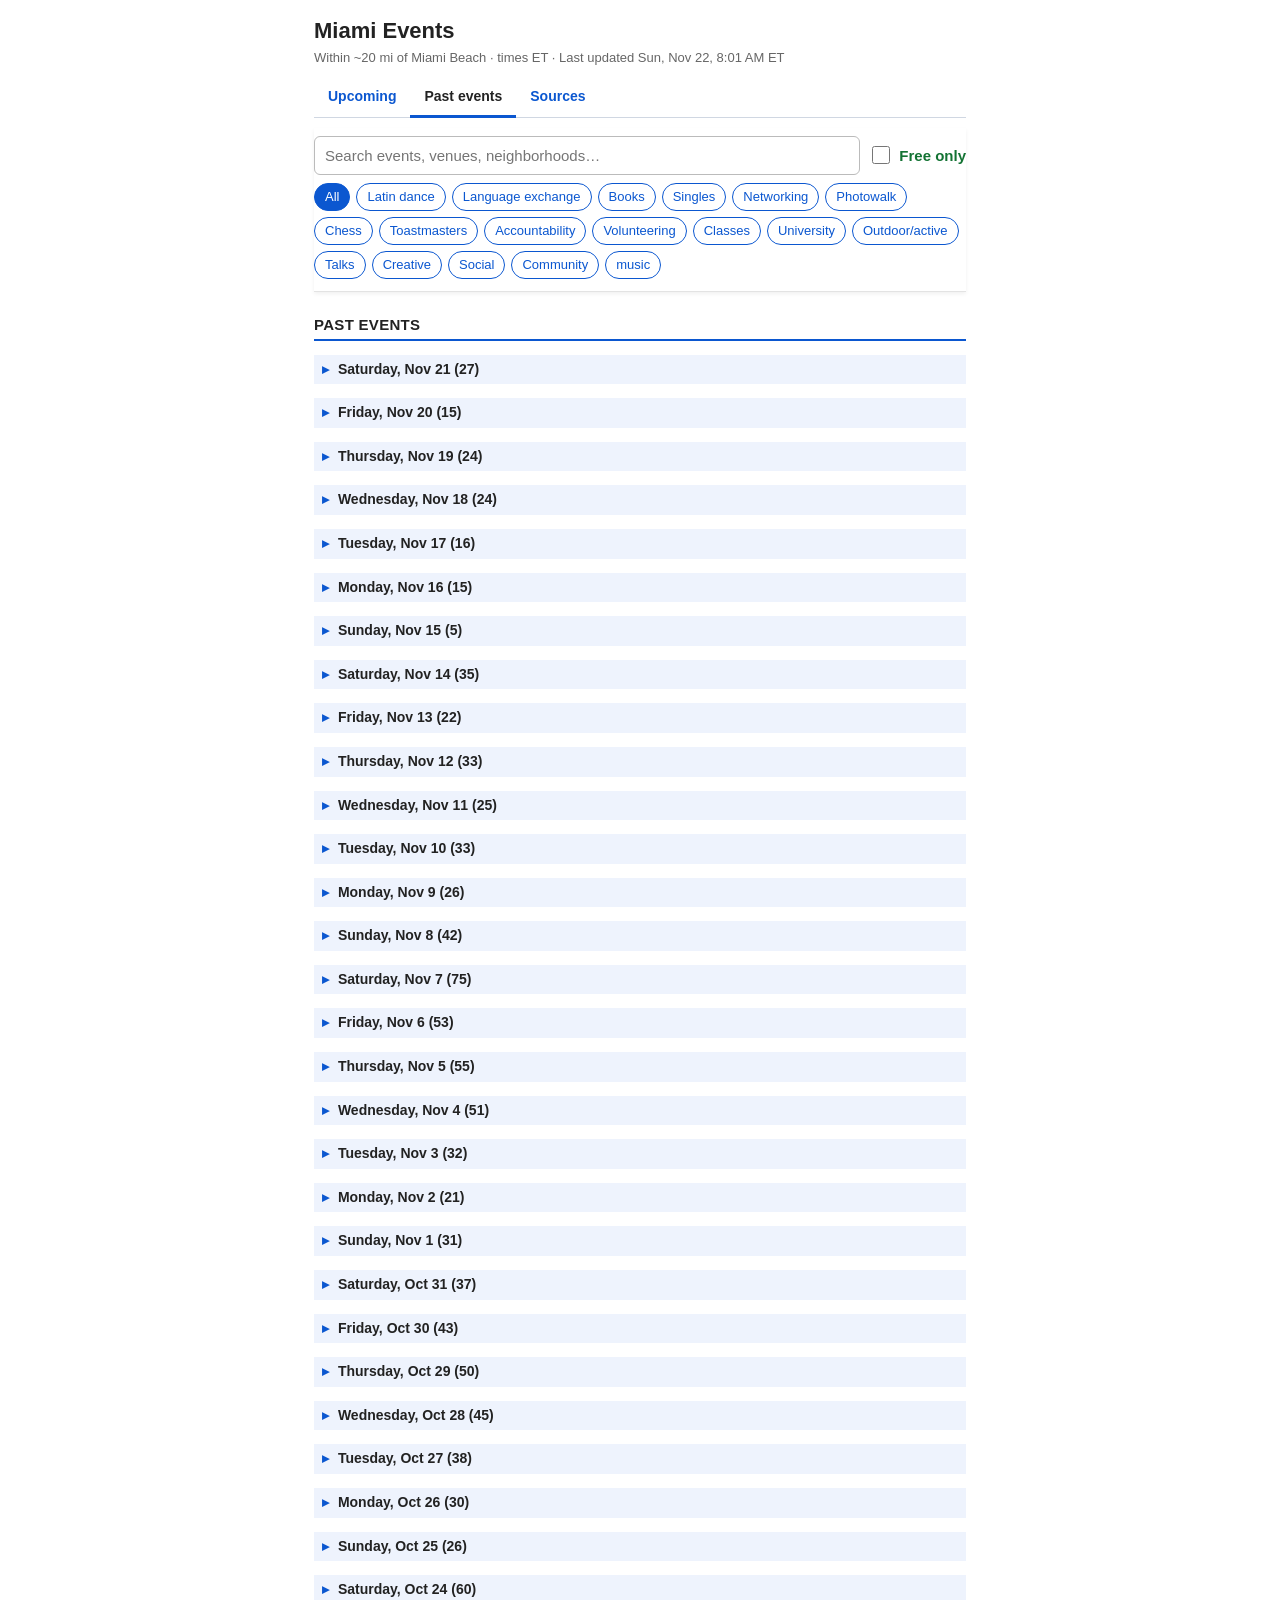
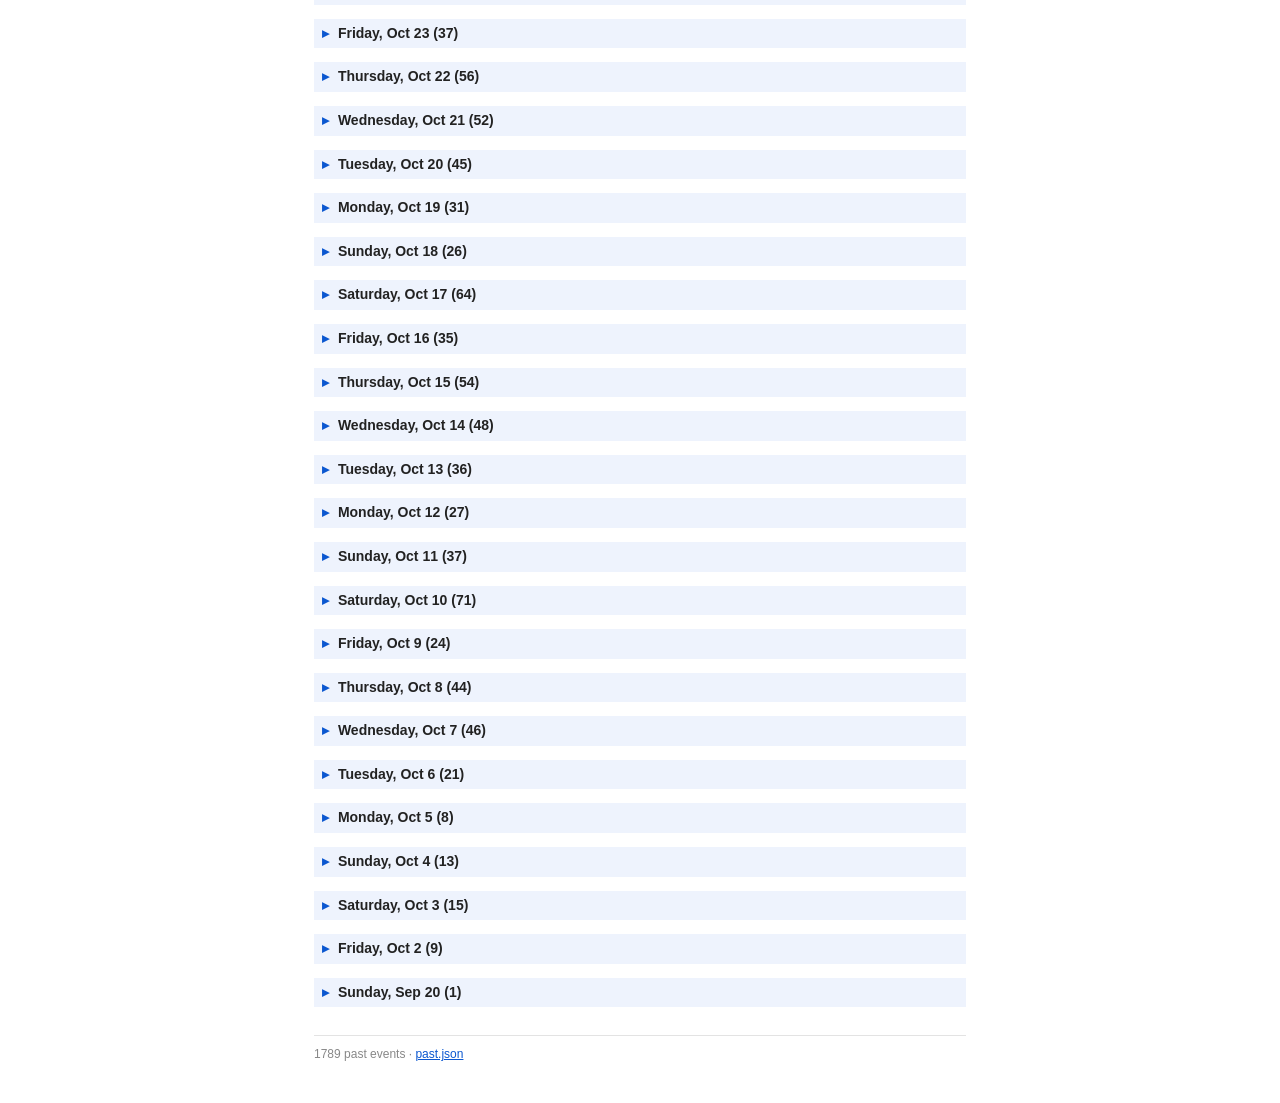
==== commit 9372d052: "Update events 2026-11-22" ====
--- a/past.html
+++ b/past.html
@@ -4,18 +4,18 @@
 <meta name="viewport" content="width=device-width, initial-scale=1">
 <meta name="robots" content="noindex, nofollow">
 <title>Past events · Miami Events</title>
-<link rel="stylesheet" href="style.css?v=1795265845">
+<link rel="stylesheet" href="style.css?v=1795352477">
 </head><body><div class="wrap">
 <h1>Miami Events</h1>
-<p class="sub">Within ~20 mi of Miami Beach · times ET · Last updated Sat, Nov 21, 7:57 AM ET</p>
+<p class="sub">Within ~20 mi of Miami Beach · times ET · Last updated Sun, Nov 22, 8:01 AM ET</p>
 <nav class="tabs" aria-label="Pages"><a href="index.html">Upcoming</a><a href="past.html" class="on" aria-current="page">Past events</a><a href="sources.html">Sources</a></nav>
 <div class="controls">
 <div class="row"><input id="q" type="search" placeholder="Search events, venues, neighborhoods…" aria-label="Search">
 <label class="toggle"><input type="checkbox" id="freeonly"> Free only</label></div>
 <div class="chips" role="group" aria-label="Categories"><button class="chip on" data-cat="all" type="button">All</button><button class="chip" data-cat="dance" type="button">Latin dance</button><button class="chip" data-cat="language" type="button">Language exchange</button><button class="chip" data-cat="books" type="button">Books</button><button class="chip" data-cat="singles" type="button">Singles</button><button class="chip" data-cat="networking" type="button">Networking</button><button class="chip" data-cat="photowalk" type="button">Photowalk</button><button class="chip" data-cat="chess" type="button">Chess</button><button class="chip" data-cat="toastmasters" type="button">Toastmasters</button><button class="chip" data-cat="accountability" type="button">Accountability</button><button class="chip" data-cat="volunteering" type="button">Volunteering</button><button class="chip" data-cat="class" type="button">Classes</button><button class="chip" data-cat="university" type="button">University</button><button class="chip" data-cat="outdoor" type="button">Outdoor/active</button><button class="chip" data-cat="talks" type="button">Talks</button><button class="chip" data-cat="creative" type="button">Creative</button><button class="chip" data-cat="social" type="button">Social</button><button class="chip" data-cat="community" type="button">Community</button><button class="chip" data-cat="music" type="button">music</button></div>
 </div>
-<section class="sec" id="past"><h2>PAST EVENTS</h2><div class="daygroup fold folded"><h3 class="day" role="button" tabindex="0" aria-expanded="false"><span class="caret">&#9656;</span> Friday, Nov 20 (<span class="dayn">15</span>)</h3><ul><li class="ev" data-free="1" data-cat="language" data-text="english conversation circle coral reef branch palmetto bay  free language exchange english conversation practice"><span class="lbl free">Free</span><a href="https://mdpls.org/event/17366645" target="_blank" rel="noopener">English Conversation Circle</a><div class="meta">10:00–11:00 AM · Coral Reef Branch, Palmetto Bay · <b>Free</b></div><span class="tag">Language exchange</span> <span class="note">English conversation practice</span></li><li class="ev" data-free="1" data-cat="social" data-text="tasting at ten - miami counter culture coffee little haiti / north miami ave 7450 n miami ave, miami, fl 33150 free (rsvp) social weekly friday coffee tasting; standing interest"><span class="lbl free">Free</span><a href="https://www.eventbrite.com/e/tasting-at-ten-miami-tickets-1979225691322" target="_blank" rel="noopener">Tasting at Ten - Miami</a><div class="meta">10:00–11:00 AM · Counter Culture Coffee, Little Haiti / North Miami Ave · <b>Free (RSVP)</b></div><span class="tag">Social</span> <span class="note">Weekly Friday coffee tasting; standing interest</span></li><li class="ev" data-free="1" data-cat="creative" data-text="artist talk @ the camp gallery with janet m. mueller and gabe torres the camp gallery north miami 791 ne 125 st, miami, fl 33161, miami free (rsvp) creative "><span class="lbl free">Free</span><a href="https://www.eventbrite.com/e/artist-talk-the-camp-gallery-with-janet-m-mueller-and-gabe-torres-tickets-2004398163865" target="_blank" rel="noopener">Artist Talk @ The CAMP Gallery with Janet M. Mueller and Gabe Torres</a><div class="meta">12:00–2:00 PM · The CAMP Gallery, North Miami · <b>Free (RSVP)</b></div><span class="tag">Creative</span></li><li class="ev" data-free="1" data-cat="creative" data-text="face it! portrait drawing workshop miami beach regional miami beach  free creative registration required"><span class="lbl free">Free</span><a href="https://mdpls.org/event/17588833" target="_blank" rel="noopener">Face It! Portrait Drawing Workshop</a><div class="meta">2:30–4:00 PM · Miami Beach Regional, Miami Beach · <b>Free</b></div><span class="tag">Creative</span> <span class="note">registration required</span></li><li class="ev" data-free="1" data-cat="social" data-text="dungeons &amp; dragons club miami beach regional miami beach  free social d&amp;d 5th edition club; ages 12+; registration required"><span class="lbl free">Free</span><a href="https://mdpls.org/event/17321976" target="_blank" rel="noopener">Dungeons &amp; Dragons Club</a><div class="meta">4:00–5:30 PM · Miami Beach Regional, Miami Beach · <b>Free</b></div><span class="tag">Social</span> <span class="note">D&amp;D 5th Edition club; ages 12+; registration required</span></li><li class="ev" data-free="1" data-cat="chess" data-text="chess club west flagler branch flagami  free chess "><span class="lbl free">Free</span><a href="https://mdpls.org/event/17058690" target="_blank" rel="noopener">Chess Club</a><div class="meta">4:00–5:00 PM · West Flagler Branch, Flagami · <b>Free</b></div><span class="tag">Chess</span></li><li class="ev" data-free="1" data-cat="community" data-text="miami worldcenter &quot;night market&quot; - fridays at 5:00pm 850 ne 2nd ave downtown miami 850 northeast 2nd avenue, miami, fl 33132, miami free (rsvp) community weekly friday night market"><span class="lbl free">Free</span><a href="https://www.eventbrite.com/e/miami-worldcenter-night-market-fridays-at-500pm-tickets-1997910029681" target="_blank" rel="noopener">Miami Worldcenter &quot;Night Market&quot; - Fridays at 5:00pm</a><div class="meta">5:00–9:00 PM · 850 NE 2nd Ave, Downtown Miami · <b>Free (RSVP)</b></div><span class="tag">Community</span> <span class="note">Weekly Friday night market</span></li><li class="ev" data-free="1" data-cat="networking" data-text="boho house happy hour boho house miami wynwood 85 nw 25th st, miami, fl 33127 free (no fee listed) networking professional workers of miami pre-thanksgiving networking"><span class="lbl free">Free</span><a href="https://www.meetup.com/professionalworkersofmiami/events/317261967/" target="_blank" rel="noopener">BOHO House Happy Hour</a><div class="meta">6:00–9:00 PM · BOHO House Miami, Wynwood · <b>Free (no fee listed)</b></div><span class="tag">Networking</span> <span class="note">Professional Workers of Miami pre-Thanksgiving networking</span></li><li class="ev" data-free="1" data-cat="community" data-text="friday night kirtan sacred vedic arts | museum &amp; cultural center buena vista 137 ne 47th st, miami free (rsvp) community "><span class="lbl free">Free</span><a href="https://www.eventbrite.com/e/friday-night-kirtan-tickets-1979808229710" target="_blank" rel="noopener">FRIDAY NIGHT KIRTAN</a><div class="meta">6:30–10:00 PM · Sacred Vedic Arts | Museum &amp; Cultural Center, Buena Vista · <b>Free (RSVP)</b></div><span class="tag">Community</span></li><li class="ev" data-free="1" data-cat="dance" data-text="underline moves - tango night | music, movement, and dinner the underline (inter stage) brickell 805 sw 1st ave, miami, fl 33130 free (registration includes catered dinner) latin dance free family-friendly series; live music, beginner instruction by bt dance studio, talkin&#x27; tacos dinner"><span class="lbl free">Free</span><a href="https://thecenterforartsandinnovation.org/program/underline-moves/#tango" target="_blank" rel="noopener">Underline Moves - Tango Night | Music, Movement, and Dinner</a><div class="meta">6:30–8:30 PM · The Underline (Inter Stage), Brickell · <b>Free (registration includes catered dinner)</b></div><span class="tag">Latin dance</span> <span class="note">Free family-friendly series; live music, beginner instruction by BT Dance Studio, Talkin&#x27; Tacos dinner</span></li><li class="ev" data-free="0" data-cat="talks" data-text="what is an architect for? a debate with bernard zyscovich &amp; andrés duany bakehouse art complex wynwood 561 northwest 32nd street, miami, fl 33127, miami $19.10–$41.93 talks bakehouse architecture debate"><span class="lbl paid">Paid</span><a href="https://www.eventbrite.com/e/what-is-an-architect-for-a-debate-with-bernard-zyscovich-andres-duany-tickets-2003581550352" target="_blank" rel="noopener">What Is an Architect For? A Debate with Bernard Zyscovich &amp; Andrés Duany</a><div class="meta">6:00–9:00 PM · Bakehouse Art Complex, Wynwood · <b>$19.10–$41.93</b></div><span class="tag">Talks</span> <span class="note">Bakehouse architecture debate</span></li><li class="ev" data-free="0" data-cat="creative" data-text="sillies on south beach comedy show south beach brewing company taproom &amp; restaurant south beach 210 11th street, miami beach, fl 33139, miami beach $2.91–$15.50 creative "><span class="lbl paid">Paid</span><a href="https://www.eventbrite.com/e/sillies-on-south-beach-comedy-show-tickets-1991206469151" target="_blank" rel="noopener">Sillies on South Beach Comedy Show</a><div class="meta">8:00–9:30 PM · South Beach Brewing Company Taproom &amp; Restaurant, South Beach · <b>$2.91–$15.50</b></div><span class="tag">Creative</span></li><li class="ev" data-free="0" data-cat="dance" data-text="the bachata overdose social‼️friday november 20🔥international guest💃2 rooms💯 vk dance arena hallandale beach 3129 w hallandale beach blvd, hallandale beach see event page latin dance bachata room + kizomba room, classes"><span class="lbl paid">Paid</span><a href="https://www.meetup.com/bachata-classes-and-socials-in-miami/events/313072037/" target="_blank" rel="noopener">The Bachata Overdose Social‼️FRIDAY NOVEMBER 20🔥INTERNATIONAL GUEST💃2 ROOMS💯</a><div class="meta">9:00 PM–2:00 AM · VK Dance ARENA, Hallandale Beach · <b>See event page</b></div><span class="tag">Latin dance</span> <span class="note">Bachata room + kizomba room, classes</span></li><li class="ev" data-free="0" data-cat="dance" data-text="the salsa room - salsa social 1340 sw 8th st little havana 1340 southwest 8th street, miami, fl 33135, miami $24.11 latin dance "><span class="lbl paid">Paid</span><a href="https://www.eventbrite.com/e/the-salsa-room-salsa-social-tickets-2003790612663" target="_blank" rel="noopener">The Salsa Room - Salsa Social</a><div class="meta">9:00 PM–1:00 AM · 1340 SW 8th St, Little Havana · <b>$24.11</b></div><span class="tag">Latin dance</span></li><li class="ev" data-free="0" data-cat="creative" data-text="friday night live just the funny miami 3119 coral way, 2nd floor, miami, fl 33145 from $30.52 creative audience-suggestion improv comedy, fridays 9 pm"><span class="lbl paid">Paid</span><a href="https://www.eventbrite.com/o/just-the-funny-121458512491" target="_blank" rel="noopener">Friday Night Live</a><div class="meta">9:00 PM · Just The Funny, Miami · <b>From $30.52</b></div><span class="tag">Creative</span> <span class="note">Audience-suggestion improv comedy, Fridays 9 PM</span></li></ul></div><div class="daygroup fold folded"><h3 class="day" role="button" tabindex="0" aria-expanded="false"><span class="caret">&#9656;</span> Thursday, Nov 19 (<span class="dayn">24</span>)</h3><ul><li class="ev" data-free="1" data-cat="talks" data-text="nothing is linear: relations across latin america and its diasporas el espacio 23 allapattah 2270 nw 23rd street, miami, fl 33142, miami free (rsvp) talks "><span class="lbl free">Free</span><a href="https://www.eventbrite.com/e/nothing-is-linear-relations-across-latin-america-and-its-diasporas-tickets-2004248469124" target="_blank" rel="noopener">Nothing Is Linear: Relations Across Latin America and Its Diasporas</a><div class="meta">10:00 AM–5:00 PM · El Espacio 23, Allapattah · <b>Free (RSVP)</b></div><span class="tag">Talks</span></li><li class="ev" data-free="1" data-cat="language" data-text="english conversation circle west flagler branch flagami  free language exchange english conversation practice; registration required"><span class="lbl free">Free</span><a href="https://mdpls.org/event/17499563" target="_blank" rel="noopener">English Conversation Circle</a><div class="meta">11:00 AM–12:00 PM · West Flagler Branch, Flagami · <b>Free</b></div><span class="tag">Language exchange</span> <span class="note">English conversation practice; registration required</span></li><li class="ev" data-free="1" data-cat="creative" data-text="creative coworking x miami community radio dear eleanor miami (edgewater) 148 ne 28th st, miami, fl 33137 free to drop in creative daytime coworking, then miami community radio livestream in the evening"><span class="lbl free">Free</span><a href="https://posh.vip/e/creative-coworking-x-miami-community-radio-2026-11-20-4-45" target="_blank" rel="noopener">Creative Coworking x Miami Community Radio</a><div class="meta">11:00 AM–6:00 PM · Dear Eleanor, Miami (Edgewater) · <b>Free to drop in</b></div><span class="tag">Creative</span> <span class="note">Daytime coworking, then Miami Community Radio livestream in the evening</span></li><li class="ev" data-free="1" data-cat="language" data-text="english conversation circle doral branch doral  free language exchange english conversation practice"><span class="lbl free">Free</span><a href="https://mdpls.org/event/17788650" target="_blank" rel="noopener">English Conversation Circle</a><div class="meta">12:00–1:00 PM · Doral Branch, Doral · <b>Free</b></div><span class="tag">Language exchange</span> <span class="note">English conversation practice</span></li><li class="ev" data-free="1" data-cat="language" data-text="english conversation circles tamiami branch westchester  free language exchange english conversation practice; registration required"><span class="lbl free">Free</span><a href="https://mdpls.org/event/17317445" target="_blank" rel="noopener">English Conversation Circles</a><div class="meta">2:00–3:00 PM · Tamiami Branch, Westchester · <b>Free</b></div><span class="tag">Language exchange</span> <span class="note">English conversation practice; registration required</span></li><li class="ev" data-free="1" data-cat="social" data-text="tabletop thursdays kendall branch kendall  free social "><span class="lbl free">Free</span><a href="https://mdpls.org/event/17455914" target="_blank" rel="noopener">Tabletop Thursdays</a><div class="meta">3:00–7:00 PM · Kendall Branch, Kendall · <b>Free</b></div><span class="tag">Social</span></li><li class="ev" data-free="1" data-cat="social" data-text="classic games club miami beach regional miami beach  free social "><span class="lbl free">Free</span><a href="https://mdpls.org/event/17321881" target="_blank" rel="noopener">Classic Games Club</a><div class="meta">3:00–4:30 PM · Miami Beach Regional, Miami Beach · <b>Free</b></div><span class="tag">Social</span></li><li class="ev" data-free="1" data-cat="language" data-text="spanish conversation circle coconut grove branch coconut grove  free language exchange registration required"><span class="lbl free">Free</span><a href="https://mdpls.org/event/16834291" target="_blank" rel="noopener">Spanish Conversation Circle</a><div class="meta">4:00–5:00 PM · Coconut Grove Branch, Coconut Grove · <b>Free</b></div><span class="tag">Language exchange</span> <span class="note">registration required</span></li><li class="ev" data-free="1" data-cat="chess" data-text="chess club for adults miami beach regional miami beach  free chess "><span class="lbl free">Free</span><a href="https://mdpls.org/event/16638950" target="_blank" rel="noopener">Chess Club for Adults</a><div class="meta">5:00–7:00 PM · Miami Beach Regional, Miami Beach · <b>Free</b></div><span class="tag">Chess</span></li><li class="ev" data-free="1" data-cat="talks" data-text="app development using artificial intelligence (ai) pinecrest branch pinecrest  free talks "><span class="lbl free">Free</span><a href="https://mdpls.org/event/17690577" target="_blank" rel="noopener">App Development Using Artificial Intelligence (AI)</a><div class="meta">6:00–7:30 PM · Pinecrest Branch, Pinecrest · <b>Free</b></div><span class="tag">Talks</span></li><li class="ev" data-free="1" data-cat="creative" data-text="miami beach culture crawl | the other rome the wolfsonian–fiu south beach  free creative culture crawl (third thursday) program"><span class="lbl free">Free</span><a href="https://events.miamibeachfl.gov/event/miami-beach-culture-crawl-the-other-rome/" target="_blank" rel="noopener">Miami Beach Culture Crawl | The Other Rome</a><div class="meta">6:00–9:00 PM · The Wolfsonian–FIU, South Beach · <b>Free</b></div><span class="tag">Creative</span> <span class="note">Culture Crawl (third Thursday) program</span></li><li class="ev" data-free="1" data-cat="creative" data-text="lincoln road art walk lincoln road south beach 1100 lincoln road, miami beach, fl 33139 free creative self-guided gallery walk (oolite arts, fiu urban studios, more); culture crawl night"><span class="lbl free">Free</span><a href="https://events.miamibeachfl.gov/event/lincoln-road-art-walk/2026-11-19/" target="_blank" rel="noopener">Lincoln Road Art Walk</a><div class="meta">6:00–9:00 PM · Lincoln Road, South Beach · <b>Free</b></div><span class="tag">Creative</span> <span class="note">Self-guided gallery walk (Oolite Arts, FIU Urban Studios, more); Culture Crawl night</span></li><li class="ev" data-free="1" data-cat="outdoor" data-text="chewy pack walk on the underline chewy bark park - coral gables coral gables 4500 ponce de leon boulevard, coral gables, fl 33146, coral gables free (rsvp) outdoor/active friends of the underline dog walk"><span class="lbl free">Free</span><a href="https://www.eventbrite.com/e/chewy-pack-walk-on-the-underline-tickets-1997179141575" target="_blank" rel="noopener">Chewy Pack Walk on The Underline</a><div class="meta">6:30–8:30 PM · Chewy Bark Park - Coral Gables, Coral Gables · <b>Free (RSVP)</b></div><span class="tag">Outdoor/active</span> <span class="note">Friends of The Underline dog walk</span></li><li class="ev" data-free="1" data-cat="toastmasters" data-text="miami gardens toastmasters club frederica s. wilson regional (formerly north dade regional) north dade  free toastmasters "><span class="lbl free">Free</span><a href="https://mdpls.org/event/17565630" target="_blank" rel="noopener">Miami Gardens Toastmasters Club</a><div class="meta">6:30–7:30 PM · Frederica S. Wilson Regional (Formerly North Dade Regional), North Dade · <b>Free</b></div><span class="tag">Toastmasters</span></li><li class="ev" data-free="1" data-cat="toastmasters" data-text="toastmasters miami beach regional miami beach  free toastmasters "><span class="lbl free">Free</span><a href="https://mdpls.org/event/17221698" target="_blank" rel="noopener">Toastmasters</a><div class="meta">6:30–7:30 PM · Miami Beach Regional, Miami Beach · <b>Free</b></div><span class="tag">Toastmasters</span></li><li class="ev" data-free="1" data-cat="creative" data-text="locust late @ the dill: workshop by dani amaro. performance by lesley mok (ny). locust projects little river 297 ne 67th st, miami, fl 33138 free (rsvp) creative "><span class="lbl free">Free</span><a href="https://luma.com/kxr6kyer" target="_blank" rel="noopener">Locust Late @ The DiLL: Workshop by Dani Amaro. Performance by Lesley Mok (NY).</a><div class="meta">7:00–10:00 PM · Locust Projects, Little River · <b>Free (RSVP)</b></div><span class="tag">Creative</span></li><li class="ev" data-free="1" data-cat="talks" data-text="cocktails &amp; conversation: the art of free expression living room south beach 2201 collins avenue, miami beach, fl 33139, miami beach free (rsvp) talks pen america"><span class="lbl free">Free</span><a href="https://www.eventbrite.com/e/cocktails-conversation-the-art-of-free-expression-tickets-2003615731589" target="_blank" rel="noopener">Cocktails &amp; Conversation: The Art of Free Expression</a><div class="meta">7:30–9:30 PM · Living Room, South Beach · <b>Free (RSVP)</b></div><span class="tag">Talks</span> <span class="note">PEN America</span></li><li class="ev" data-free="1" data-cat="music" data-text="north beach social: abstract citizen miami beach bandshell north beach 7275 collins ave, miami beach, fl 33141 free (rsvp) music free monthly community music series (abstract citizen and black nimbus); ticket limit 4 per customer"><span class="lbl free">Free</span><a href="https://miamibeachbandshell.com/events/" target="_blank" rel="noopener">North Beach Social: Abstract Citizen</a><div class="meta">7:30–10:00 PM · Miami Beach Bandshell, North Beach · <b>Free (RSVP)</b></div><span class="tag">music</span> <span class="note">Free monthly community music series (Abstract Citizen and Black Nimbus); ticket limit 4 per customer</span></li><li class="ev" data-free="1" data-cat="dance" data-text="salsa night by cucu from ear candy &amp; friends 749 ne 79th st little river 749 northeast 79th street, miami, fl 33138, miami free (rsvp) latin dance "><span class="lbl free">Free</span><a href="https://www.eventbrite.com/e/salsa-night-by-cucu-from-ear-candy-friends-tickets-1985209534157" target="_blank" rel="noopener">SALSA NIGHT by CUCU FROM EAR CANDY &amp; FRIENDS</a><div class="meta">8:00 PM–12:00 AM · 749 NE 79th St, Little River · <b>Free (RSVP)</b></div><span class="tag">Latin dance</span></li><li class="ev" data-free="1" data-cat="dance" data-text="latin social thursdays at hole19 scratch kitchen + bar! hole 19 - scratch kitchen + bar miami springs 650 curtiss parkway, miami springs, fl 33166, miami springs free (rsvp) latin dance "><span class="lbl free">Free</span><a href="https://www.eventbrite.com/e/latin-social-thursdays-at-hole19-scratch-kitchen-bar-tickets-1999289012255" target="_blank" rel="noopener">Latin Social Thursdays at Hole19 Scratch Kitchen + Bar!</a><div class="meta">8:30 PM–12:00 AM · Hole 19 - Scratch Kitchen + Bar, Miami Springs · <b>Free (RSVP)</b></div><span class="tag">Latin dance</span></li><li class="ev" data-free="1" data-cat="creative" data-text="laughs at the library comedy show the library speakeasy westchester 10766 coral way, miami, fl 33165, miami free–$25.00 creative "><span class="lbl free">Free</span><a href="https://www.eventbrite.com/e/laughs-at-the-library-comedy-show-tickets-2000892685886" target="_blank" rel="noopener">Laughs at the Library Comedy Show</a><div class="meta">9:00–11:00 PM · The Library Speakeasy, Westchester · <b>Free–$25.00</b></div><span class="tag">Creative</span></li><li class="ev" data-free="0" data-cat="class" data-text="made in market: pizza making class the miami beach edition mid-beach 2901 collins avenue, miami beach, fl 33140, miami beach $76.19 classes cooking class"><span class="lbl paid">Paid</span><a href="https://www.eventbrite.com/e/made-in-market-pizza-making-class-tickets-2003520145689" target="_blank" rel="noopener">Made in Market: Pizza Making Class</a><div class="meta">6:00–7:30 PM · The Miami Beach EDITION, Mid-Beach · <b>$76.19</b></div><span class="tag">Classes</span> <span class="note">Cooking class</span></li><li class="ev" data-free="0" data-cat="networking" data-text="coconut grove chamber networking night at regatta grove regatta grove coconut grove 3415 pan american drive, miami, fl 33133, miami $25.00 networking "><span class="lbl paid">Paid</span><a href="https://www.eventbrite.com/e/coconut-grove-chamber-networking-night-at-regatta-grove-tickets-2004668714088" target="_blank" rel="noopener">Coconut Grove Chamber Networking Night at Regatta Grove</a><div class="meta">6:30–8:30 PM · Regatta Grove, Coconut Grove · <b>$25.00</b></div><span class="tag">Networking</span></li><li class="ev" data-free="0" data-cat="social" data-text="vice city social: a unofficial gta vi launch &amp; album release party the twisted tonic - rooftop bar miami beach  see event page social amigos meet; gta vi on the big screen, optional speed friending for early arrivals, dj 9 pm–midnight"><span class="lbl paid">Paid</span><a href="https://ma.to/event/vice-city-social-gta-vi-party-19-nov-2026" target="_blank" rel="noopener">VICE CITY SOCIAL: A Unofficial GTA VI Launch &amp; Album Release Party</a><div class="meta">8:00 PM–12:00 AM · The Twisted Tonic - Rooftop Bar, Miami Beach · <b>See event page</b></div><span class="tag">Social</span> <span class="note">Amigos Meet; GTA VI on the big screen, optional speed friending for early arrivals, DJ 9 PM–midnight</span></li></ul></div><div class="daygroup fold folded"><h3 class="day" role="button" tabindex="0" aria-expanded="false"><span class="caret">&#9656;</span> Wednesday, Nov 18 (<span class="dayn">24</span>)</h3><ul><li class="ev" data-free="1" data-cat="toastmasters" data-text="visit to south dade toastmasters&#x27; club chambersouth south miami 6410 southwest 80th street, south miami, fl 33143, south miami free (rsvp) toastmasters guests welcome"><span class="lbl free">Free</span><a href="https://www.eventbrite.com/e/visit-to-south-dade-toastmasters-club-tickets-1597925802089" target="_blank" rel="noopener">Visit to South Dade Toastmasters&#x27; Club</a><div class="meta">7:30–8:30 AM · ChamberSouth, South Miami · <b>Free (RSVP)</b></div><span class="tag">Toastmasters</span> <span class="note">Guests welcome</span></li><li class="ev" data-free="1" data-cat="language" data-text="english conversation circle coral gables branch coral gables  free language exchange english conversation practice; native speakers welcome (series)"><span class="lbl free">Free</span><a href="https://mdpls.org/event/17124359" target="_blank" rel="noopener">English Conversation Circle</a><div class="meta">12:00–1:00 PM · Coral Gables Branch, Coral Gables · <b>Free</b></div><span class="tag">Language exchange</span> <span class="note">English conversation practice; native speakers welcome (series)</span></li><li class="ev" data-free="1" data-cat="university" data-text="what do israelis and palestinians think? florida international university - modesto a. maidique campus, gc 140 fiu (westchester) 11200 sw 8th st, miami, fl 33174, miami free (rsvp) university fiu green school talk"><span class="lbl free">Free</span><a href="https://www.eventbrite.com/e/what-do-israelis-and-palestinians-think-tickets-2003678676860" target="_blank" rel="noopener">What Do Israelis and Palestinians Think?</a><div class="meta">12:30–1:45 PM · Florida International University - Modesto A. Maidique Campus, GC 140, FIU (Westchester) · <b>Free (RSVP)</b></div><span class="tag">University</span> <span class="note">FIU Green School talk</span></li><li class="ev" data-free="1" data-cat="books" data-text="book club south miami branch south miami  free books "><span class="lbl free">Free</span><a href="https://mdpls.org/event/17225286" target="_blank" rel="noopener">Book CLub</a><div class="meta">12:30–1:30 PM · South Miami Branch, South Miami · <b>Free</b></div><span class="tag">Books</span></li><li class="ev" data-free="1" data-cat="language" data-text="spanish conversation circle coral gables branch coral gables  free language exchange "><span class="lbl free">Free</span><a href="https://mdpls.org/event/17124394" target="_blank" rel="noopener">Spanish Conversation Circle</a><div class="meta">1:00–2:00 PM · Coral Gables Branch, Coral Gables · <b>Free</b></div><span class="tag">Language exchange</span></li><li class="ev" data-free="1" data-cat="books" data-text="reading the rainbow book  club whitten university center coral gables lgbtq center: 2300h, coral gables, fl 33146, coral gables free (rsvp) books um libraries book club at the lgbtq center"><span class="lbl free">Free</span><a href="https://www.eventbrite.com/e/reading-the-rainbow-book-club-tickets-2004086117526" target="_blank" rel="noopener">Reading the Rainbow Book  Club</a><div class="meta">3:00–4:00 PM · Whitten University Center, Coral Gables · <b>Free (RSVP)</b></div><span class="tag">Books</span> <span class="note">UM Libraries book club at the LGBTQ Center</span></li><li class="ev" data-free="1" data-cat="social" data-text="dungeons &amp; dragons club miami beach regional miami beach  free social d&amp;d 5th edition club; ages 12+; registration required"><span class="lbl free">Free</span><a href="https://mdpls.org/event/17478365" target="_blank" rel="noopener">Dungeons &amp; Dragons Club</a><div class="meta">5:00–6:30 PM · Miami Beach Regional, Miami Beach · <b>Free</b></div><span class="tag">Social</span> <span class="note">D&amp;D 5th Edition club; ages 12+; registration required</span></li><li class="ev" data-free="1" data-cat="language" data-text="learning spanish conversation circle pinecrest branch pinecrest  free language exchange "><span class="lbl free">Free</span><a href="https://mdpls.org/event/16603157" target="_blank" rel="noopener">Learning Spanish Conversation Circle</a><div class="meta">5:00–6:30 PM · Pinecrest Branch, Pinecrest · <b>Free</b></div><span class="tag">Language exchange</span></li><li class="ev" data-free="1" data-cat="outdoor" data-text="upilates the underline inter stage brickell 805 sw 1st ave, miami, fl 33130, miami free (rsvp) outdoor/active free pilates class"><span class="lbl free">Free</span><a href="https://www.eventbrite.com/e/upilates-tickets-2002470237385" target="_blank" rel="noopener">UPilates</a><div class="meta">6:00–7:15 PM · The Underline Inter Stage, Brickell · <b>Free (RSVP)</b></div><span class="tag">Outdoor/active</span> <span class="note">Free Pilates class</span></li><li class="ev" data-free="1" data-cat="networking" data-text="speed networking at chela’s coctelería miami lakes chela’s coctelería miami lakes miami lakes 15301 nw 67th ave, miami lakes, fl 33014, miami lakes free (rsvp) networking speed networkers (~14 mi)"><span class="lbl free">Free</span><a href="https://www.eventbrite.com/e/speed-networking-at-chelas-cocteleria-miami-lakes-tickets-2003072737479" target="_blank" rel="noopener">Speed Networking at Chela’s Coctelería Miami Lakes</a><div class="meta">6:00–8:00 PM · Chela’s Coctelería Miami Lakes, Miami Lakes · <b>Free (RSVP)</b></div><span class="tag">Networking</span> <span class="note">Speed Networkers (~14 mi)</span></li><li class="ev" data-free="1" data-cat="creative" data-text="film screening: lezama lima, soltar la lengua freedom tower at miami dade college downtown miami 600 biscayne boulevard, miami, fl 33132, miami free (rsvp) creative moad at mdc film screening"><span class="lbl free">Free</span><a href="https://www.eventbrite.com/e/film-screening-lezama-lima-soltar-la-lengua-tickets-2003216144413" target="_blank" rel="noopener">Film Screening: Lezama Lima, Soltar la Lengua</a><div class="meta">6:30–8:00 PM · Freedom Tower at Miami Dade College, Downtown Miami · <b>Free (RSVP)</b></div><span class="tag">Creative</span> <span class="note">MOAD at MDC film screening</span></li><li class="ev" data-free="1" data-cat="books" data-text="pages &amp; portals: a fantasy book club for adults coral reef branch palmetto bay  free books registration required"><span class="lbl free">Free</span><a href="https://mdpls.org/event/17378128" target="_blank" rel="noopener">Pages &amp; Portals: A Fantasy Book Club for Adults</a><div class="meta">6:30–7:30 PM · Coral Reef Branch, Palmetto Bay · <b>Free</b></div><span class="tag">Books</span> <span class="note">registration required</span></li><li class="ev" data-free="1" data-cat="dance" data-text="bachata with rosanna westchester library health and wellness information center westchester  free latin dance registration required"><span class="lbl free">Free</span><a href="https://mdpls.org/event/17362545" target="_blank" rel="noopener">Bachata with Rosanna</a><div class="meta">6:30–7:30 PM · Westchester Library Health and Wellness Information Center, Westchester · <b>Free</b></div><span class="tag">Latin dance</span> <span class="note">registration required</span></li><li class="ev" data-free="1" data-cat="outdoor" data-text="walking with a purpose: amigos meet x the underline walk club the underline hammock playground brickell / the roads 1523 sw 1st ave, miami, fl 33129, miami free (rsvp) outdoor/active amigos meet monthly walk club"><span class="lbl free">Free</span><a href="https://www.eventbrite.com/e/walking-with-a-purpose-amigos-meet-x-the-underline-walk-club-tickets-1994092584600" target="_blank" rel="noopener">Walking With A Purpose: Amigos Meet x The Underline Walk Club</a><div class="meta">6:30–8:30 PM · The Underline Hammock Playground, Brickell / The Roads · <b>Free (RSVP)</b></div><span class="tag">Outdoor/active</span> <span class="note">Amigos Meet monthly walk club</span></li><li class="ev" data-free="1" data-cat="social" data-text="walking with a purpose: amigos meet x the underline walk club the underline hammock playground brickell 1523 sw 1st ave, miami, fl 33129 free social check-in 6:30 pm, stretch 6:45, walk 7:00 pm; ~2-mile social walk with speed friending."><span class="lbl free">Free</span><a href="https://www.eventbrite.com/e/walking-with-a-purpose-amigos-meet-x-the-underline-walk-club-tickets-1994092409075?date=2026-11-18" target="_blank" rel="noopener">Walking With A Purpose: Amigos Meet x The Underline Walk Club</a><div class="meta">6:30–8:15 PM · The Underline Hammock Playground, Brickell · <b>Free</b></div><span class="tag">Social</span> <span class="note">Check-in 6:30 PM, stretch 6:45, walk 7:00 PM; ~2-mile social walk with speed friending.</span></li><li class="ev" data-free="1" data-cat="toastmasters" data-text="miami-wynwood toastmasters miami-wynwood toastmasters wynwood 1951 nw 7th ave, miami, fl 33136 (1st fl main room, free parking) free (guests) toastmasters every wednesday 7 pm, in person + zoom; visitors welcome"><span class="lbl free">Free</span><a href="https://wyntoast.com/?date=2026-11-18" target="_blank" rel="noopener">Miami-Wynwood Toastmasters</a><div class="meta">7:00–8:00 PM · Miami-Wynwood Toastmasters, Wynwood · <b>Free (guests)</b></div><span class="tag">Toastmasters</span> <span class="note">Every Wednesday 7 PM, in person + Zoom; visitors welcome</span></li><li class="ev" data-free="1" data-cat="language" data-text="brickell- language exchange at rosa sky rosa sky rooftop brickell 115 sw 8th street, 22nd floor, miami free (no fee listed) language exchange rooftop language exchange; meetup moved this from nov 4 to nov 18"><span class="lbl free">Free</span><a href="https://www.meetup.com/miami-old-and-new-in-town-meetup-group/events/317098443/" target="_blank" rel="noopener">Brickell- Language Exchange at Rosa Sky</a><div class="meta">7:00–10:00 PM · Rosa Sky Rooftop, Brickell · <b>Free (no fee listed)</b></div><span class="tag">Language exchange</span> <span class="note">rooftop language exchange; Meetup moved this from Nov 4 to Nov 18</span></li><li class="ev" data-free="1" data-cat="creative" data-text="open mic every wednesday at thank you miami (8:30pm signup) thank you miami cocina &amp; beer house little havana 1701 west flagler street, #suite 101, miami, fl 33135, miami free (rsvp) creative sign-up 8:30 pm"><span class="lbl free">Free</span><a href="https://www.eventbrite.com/e/open-mic-every-wednesday-at-thank-you-miami-830pm-signup-tickets-1095748927539" target="_blank" rel="noopener">OPEN MIC EVERY WEDNESDAY AT THANK YOU MIAMI (8:30PM SIGNUP)</a><div class="meta">8:00–11:30 PM · Thank You Miami Cocina &amp; Beer House, Little Havana · <b>Free (RSVP)</b></div><span class="tag">Creative</span> <span class="note">Sign-up 8:30 PM</span></li><li class="ev" data-free="1" data-cat="books" data-text="the bhagavad gita book club at om movement om movement coconut grove 2895 mcfarlane road, #2nd floor, miami, fl 33133, miami free (rsvp) books "><span class="lbl free">Free</span><a href="https://www.eventbrite.com/e/the-bhagavad-gita-book-club-at-om-movement-tickets-1998399185760" target="_blank" rel="noopener">The Bhagavad Gita Book Club at OM Movement</a><div class="meta">8:00–8:30 PM · OM Movement, Coconut Grove · <b>Free (RSVP)</b></div><span class="tag">Books</span></li><li class="ev" data-free="1" data-cat="dance" data-text="sabor wednesday ball &amp; chain little havana 1513 sw 8th st, miami, fl 33135 free entry with rsvp; free salsa class latin dance venue closed for a private event 4–9:30 pm this wednesday and reopens 9:30 pm; listing still says free salsa class at 8:30 pm, so check class time. live music by mandy y la clave quartet. 21+"><span class="lbl free">Free</span><a href="https://speakeasygo.com/ball-and-chain/Sabor-Wednesday?eid=EVE-BPQFRA" target="_blank" rel="noopener">Sabor Wednesday</a><div class="meta">9:30 PM–1:00 AM · Ball &amp; Chain, Little Havana · <b>Free entry with RSVP; free salsa class</b></div><span class="tag">Latin dance</span> <span class="note">Venue closed for a private event 4–9:30 PM this Wednesday and reopens 9:30 PM; listing still says free salsa class at 8:30 PM, so check class time. Live music by Mandy y la Clave Quartet. 21+</span></li><li class="ev" data-free="0" data-cat="creative" data-text="new world center tours new world center south beach 500 17th st, miami beach $15 creative 45–60 min guided tour of the frank gehry building; nws cancels tours with no bookings 24h before"><span class="lbl paid">Paid</span><a href="https://www.nws.edu/tickets/concerts-and-events/2026-27-season/new-world-center-tours/?date=2026-11-18" target="_blank" rel="noopener">New World Center Tours</a><div class="meta">3:00–4:00 PM · New World Center, South Beach · <b>$15</b></div><span class="tag">Creative</span> <span class="note">45–60 min guided tour of the Frank Gehry building; NWS cancels tours with no bookings 24h before</span></li><li class="ev" data-free="0" data-cat="networking" data-text="miami speed networking | meet business professionals | networknite water lion wine + alchemy miami beach the sagamore, 1671 collins ave, miami beach, fl 33139 $34.24 networking at the sagamore / water lion; miami beach"><span class="lbl paid">Paid</span><a href="https://www.eventbrite.com/e/miami-speed-networking-meet-business-professionals-networknite-tickets-2003894720051" target="_blank" rel="noopener">Miami Speed Networking | Meet Business Professionals | NetworkNite</a><div class="meta">7:00–9:00 PM · WATER LION Wine + Alchemy, Miami Beach · <b>$34.24</b></div><span class="tag">Networking</span> <span class="note">At The Sagamore / WATER LION; Miami Beach</span></li><li class="ev" data-free="0" data-cat="singles" data-text="intelligent singles mixer in miami! delilah miami brickell key 301 brickell key drive, miami, fl 33131, miami $49.92 singles singles mixer"><span class="lbl paid">Paid</span><a href="https://www.eventbrite.com/e/intelligent-singles-mixer-in-miami-tickets-2003711934334" target="_blank" rel="noopener">Intelligent Singles Mixer in Miami!</a><div class="meta">7:00–10:00 PM · Delilah Miami, Brickell Key · <b>$49.92</b></div><span class="tag">Singles</span> <span class="note">singles mixer</span></li><li class="ev" data-free="0" data-cat="creative" data-text="wingman wednesdays miami&#x27;s social comedy show blackbird ordinary brickell 729 sw 1st ave, miami see event page creative "><span class="lbl paid">Paid</span><a href="https://www.meetup.com/miami-stand-up-comedy-meetup/events/317200082/" target="_blank" rel="noopener">Wingman Wednesdays Miami&#x27;s Social Comedy Show</a><div class="meta">9:00–10:30 PM · Blackbird Ordinary, Brickell · <b>See event page</b></div><span class="tag">Creative</span></li></ul></div><div class="daygroup fold folded"><h3 class="day" role="button" tabindex="0" aria-expanded="false"><span class="caret">&#9656;</span> Tuesday, Nov 17 (<span class="dayn">16</span>)</h3><ul><li class="ev" data-free="1" data-cat="language" data-text="english conversation circle main library downtown miami  free language exchange english conversation practice; native speakers welcome (series)"><span class="lbl free">Free</span><a href="https://mdpls.org/event/15664260" target="_blank" rel="noopener">English Conversation Circle</a><div class="meta">10:00–11:00 AM · Main Library, Downtown Miami · <b>Free</b></div><span class="tag">Language exchange</span> <span class="note">English conversation practice; native speakers welcome (series)</span></li><li class="ev" data-free="1" data-cat="social" data-text="scrabble® club south miami branch south miami  free social "><span class="lbl free">Free</span><a href="https://mdpls.org/event/17691017" target="_blank" rel="noopener">Scrabble® Club</a><div class="meta">10:30 AM–12:30 PM · South Miami Branch, South Miami · <b>Free</b></div><span class="tag">Social</span></li><li class="ev" data-free="1" data-cat="language" data-text="english conversation circle country walk branch country walk  free language exchange english conversation practice"><span class="lbl free">Free</span><a href="https://mdpls.org/event/17206466" target="_blank" rel="noopener">English Conversation Circle</a><div class="meta">11:00 AM–12:00 PM · Country Walk Branch, Country Walk · <b>Free</b></div><span class="tag">Language exchange</span> <span class="note">English conversation practice</span></li><li class="ev" data-free="1" data-cat="talks" data-text="reading &amp; panel discussion with swiss author fabio andina coral gables branch coral gables  free talks registration required"><span class="lbl free">Free</span><a href="https://mdpls.org/event/17770911" target="_blank" rel="noopener">Reading &amp; Panel Discussion with Swiss Author Fabio Andina</a><div class="meta">12:00–1:00 PM · Coral Gables Branch, Coral Gables · <b>Free</b></div><span class="tag">Talks</span> <span class="note">registration required</span></li><li class="ev" data-free="1" data-cat="chess" data-text="international games month: chess &amp; checkers challenge main library downtown miami  free chess "><span class="lbl free">Free</span><a href="https://mdpls.org/event/17660041" target="_blank" rel="noopener">International Games Month: Chess &amp; Checkers Challenge</a><div class="meta">3:00–5:30 PM · Main Library, Downtown Miami · <b>Free</b></div><span class="tag">Chess</span></li><li class="ev" data-free="1" data-cat="social" data-text="board game night at miami ironside ironside cafe bistro little river 7600 northeast 4th court, miami, fl 33138, miami free (rsvp) social "><span class="lbl free">Free</span><a href="https://www.eventbrite.com/e/board-game-night-at-miami-ironside-tickets-1992445625501" target="_blank" rel="noopener">Board Game Night at Miami Ironside</a><div class="meta">6:00–11:00 PM · Ironside Cafe Bistro, Little River · <b>Free (RSVP)</b></div><span class="tag">Social</span></li><li class="ev" data-free="1" data-cat="toastmasters" data-text="doral toastmasters - communication &amp; leadership event (tuesday - 6:30 pm) 8260 nw 27th st suite 408 doral 8260 northwest 27th street, #suite 408, doral, fl 33122, doral free (rsvp) toastmasters guests welcome"><span class="lbl free">Free</span><a href="https://www.eventbrite.com/e/doral-toastmasters-communication-leadership-event-tuesday-630-pm-tickets-1982431551135" target="_blank" rel="noopener">Doral Toastmasters - Communication &amp; Leadership Event (TUESDAY - 6:30 PM)</a><div class="meta">6:30–7:30 PM · 8260 NW 27th St suite 408, Doral · <b>Free (RSVP)</b></div><span class="tag">Toastmasters</span> <span class="note">Guests welcome</span></li><li class="ev" data-free="1" data-cat="dance" data-text="bachatuesday ball &amp; chain little havana 1513 sw 8th st, miami, fl 33135 free entry with rsvp; free bachata class at 9 pm latin dance 21+ with photo id after 8 pm"><span class="lbl free">Free</span><a href="https://speakeasygo.com/ball-and-chain/Bachatuesday?eid=EVE-U7O8A1" target="_blank" rel="noopener">Bachatuesday</a><div class="meta">8:00 PM–1:00 AM · Ball &amp; Chain, Little Havana · <b>Free entry with RSVP; free bachata class at 9 PM</b></div><span class="tag">Latin dance</span> <span class="note">21+ with photo ID after 8 PM</span></li><li class="ev" data-free="1" data-cat="social" data-text="trivia night in coral gables! books &amp; books coral gables 265 aragon avenue, coral gables, fl 33134, coral gables free (rsvp) social "><span class="lbl free">Free</span><a href="https://www.eventbrite.com/e/trivia-night-in-coral-gables-tickets-2004030445008" target="_blank" rel="noopener">TRIVIA NIGHT IN CORAL GABLES!</a><div class="meta">9:00–10:30 PM · Books &amp; Books, Coral Gables · <b>Free (RSVP)</b></div><span class="tag">Social</span></li><li class="ev" data-free="1" data-cat="creative" data-text="stand-up comedy open mic villain theater little haiti / design district 5865 ne 2nd ave, miami, fl 33137 free creative free open mic show; no drink minimums"><span class="lbl free">Free</span><a href="https://www.villaintheater.com/all-shows/openmic111726" target="_blank" rel="noopener">Stand-Up Comedy Open Mic</a><div class="meta">10:00–11:30 PM · Villain Theater, Little Haiti / Design District · <b>Free</b></div><span class="tag">Creative</span> <span class="note">Free open mic show; no drink minimums</span></li><li class="ev" data-free="0" data-cat="talks" data-text="in conversation with kellie williams: the stories that move us the miami beach edition mid-beach 2901 collins avenue, miami beach, fl 33140, miami beach $27.66–$53.36 talks "><span class="lbl paid">Paid</span><a href="https://www.eventbrite.com/e/in-conversation-with-kellie-williams-the-stories-that-move-us-tickets-2003520002260" target="_blank" rel="noopener">In Conversation with Kellie Williams: The stories that move us</a><div class="meta">6:00–8:00 PM · The Miami Beach EDITION, Mid-Beach · <b>$27.66–$53.36</b></div><span class="tag">Talks</span></li><li class="ev" data-free="0" data-cat="talks" data-text="kink &amp; safety dear eleanor edgewater 148 ne 28th st, miami, fl 33137 from $20 talks adults-only beginner safety workshop (general first aid + kink safety)"><span class="lbl paid">Paid</span><a href="https://posh.vip/e/kink-safety" target="_blank" rel="noopener">Kink &amp; Safety</a><div class="meta">7:00–10:00 PM · Dear Eleanor, Edgewater · <b>From $20</b></div><span class="tag">Talks</span> <span class="note">Adults-only beginner safety workshop (general first aid + kink safety)</span></li><li class="ev" data-free="0" data-cat="talks" data-text="annabelle gurwitch in conversation miami beach jcc (mbjcc) mid-beach 4221 pine tree dr, miami beach, fl 33140 see event page talks author talk on her memoir the end of my life is killing me; tickets via mbjcc (price not shown)"><span class="lbl paid">Paid</span><a href="https://mbjcc.org/events/annabelle-gurwitch-in-conversation/" target="_blank" rel="noopener">Annabelle Gurwitch In Conversation</a><div class="meta">7:30–9:00 PM · Miami Beach JCC (MBJCC), Mid-Beach · <b>See event page</b></div><span class="tag">Talks</span> <span class="note">Author talk on her memoir The End of My Life is Killing Me; tickets via MBJCC (price not shown)</span></li><li class="ev" data-free="0" data-cat="class" data-text="tease untamed: burlesque techniques for healing dear eleanor edgewater 148 northeast 28th street, miami, fl 33137, miami $24.80 classes at dear eleanor; hosted by bodywise psychotherapy"><span class="lbl paid">Paid</span><a href="https://www.eventbrite.com/e/tease-untamed-burlesque-techniques-for-healing-tickets-2003319940871" target="_blank" rel="noopener">Tease Untamed: Burlesque Techniques for Healing</a><div class="meta">7:30–8:30 PM · Dear Eleanor, Edgewater · <b>$24.80</b></div><span class="tag">Classes</span> <span class="note">At Dear Eleanor; hosted by BodyWise Psychotherapy</span></li><li class="ev" data-free="0" data-cat="creative" data-text="tunes and tales new world center south beach 500 17th st, miami beach, fl 33139 pay what you wish (suggested $10) creative new world symphony"><span class="lbl paid">Paid</span><a href="https://www.nws.edu/tickets/concerts-and-events/2026-27-season/tunes-and-tales/" target="_blank" rel="noopener">Tunes and Tales</a><div class="meta">7:30 PM · New World Center, South Beach · <b>Pay what you wish (suggested $10)</b></div><span class="tag">Creative</span> <span class="note">New World Symphony</span></li><li class="ev" data-free="0" data-cat="creative" data-text="too lit tuesday blackbird ordinary comedy night blackbird ordinary brickell 729 sw 1st ave, miami see event page creative listing: $25 gets seats + bottle; rsvp on eventbrite"><span class="lbl paid">Paid</span><a href="https://www.meetup.com/miami-stand-up-comedy-meetup/events/317184264/" target="_blank" rel="noopener">TOO LIT Tuesday Blackbird Ordinary Comedy Night</a><div class="meta">9:00–10:30 PM · Blackbird Ordinary, Brickell · <b>See event page</b></div><span class="tag">Creative</span> <span class="note">Listing: $25 gets seats + bottle; RSVP on Eventbrite</span></li></ul></div><div class="daygroup fold folded"><h3 class="day" role="button" tabindex="0" aria-expanded="false"><span class="caret">&#9656;</span> Monday, Nov 16 (<span class="dayn">15</span>)</h3><ul><li class="ev" data-free="1" data-cat="social" data-text="creative coworking x miami community radio dear eleanor edgewater 148 ne 28th st, miami, fl 33137 free to drop in social recurring mon/thu community coworking; listed on dear eleanor&#x27;s posh page"><span class="lbl free">Free</span><a href="https://posh.vip/g/dear-eleanor" target="_blank" rel="noopener">Creative Coworking x Miami Community Radio</a><div class="meta">11:00 AM–6:00 PM · Dear Eleanor, Edgewater · <b>Free to drop in</b></div><span class="tag">Social</span> <span class="note">Recurring Mon/Thu community coworking; listed on Dear Eleanor&#x27;s Posh page</span></li><li class="ev" data-free="1" data-cat="dance" data-text="flamenco dance with maria westchester library health and wellness information center westchester  free latin dance registration required"><span class="lbl free">Free</span><a href="https://mdpls.org/event/17358116" target="_blank" rel="noopener">Flamenco Dance with Maria</a><div class="meta">1:00–2:00 PM · Westchester Library Health and Wellness Information Center, Westchester · <b>Free</b></div><span class="tag">Latin dance</span> <span class="note">registration required</span></li><li class="ev" data-free="1" data-cat="dance" data-text="free salsa class &amp; happy hour - little havana miami! sala&#x27;o cuban restaurant &amp; bar little havana 1642 southwest 8th street, miami, fl 33135, miami free (rsvp) latin dance free salsa class + happy hour"><span class="lbl free">Free</span><a href="https://www.eventbrite.com/e/free-salsa-class-happy-hour-little-havana-miami-tickets-2003206516616" target="_blank" rel="noopener">FREE SALSA CLASS &amp; HAPPY HOUR - LITTLE HAVANA MIAMI!</a><div class="meta">4:00–6:00 PM · Sala&#x27;o Cuban Restaurant &amp; Bar, Little Havana · <b>Free (RSVP)</b></div><span class="tag">Latin dance</span> <span class="note">Free salsa class + happy hour</span></li><li class="ev" data-free="1" data-cat="chess" data-text="chess club northeast dade-aventura branch aventura  free chess "><span class="lbl free">Free</span><a href="https://mdpls.org/event/14901559" target="_blank" rel="noopener">Chess Club</a><div class="meta">4:00–6:00 PM · Northeast Dade-Aventura Branch, Aventura · <b>Free</b></div><span class="tag">Chess</span></li><li class="ev" data-free="1" data-cat="networking" data-text="french networking albion hotel south beach 1650 james avenue, miami beach, fl 33139, miami beach free (rsvp) networking "><span class="lbl free">Free</span><a href="https://www.eventbrite.com/e/french-networking-tickets-2004553834480" target="_blank" rel="noopener">FRENCH NETWORKING</a><div class="meta">5:00–6:30 PM · Albion Hotel, South Beach · <b>Free (RSVP)</b></div><span class="tag">Networking</span></li><li class="ev" data-free="1" data-cat="university" data-text="reading and conversation with swiss author university of miami, merrick building, room 210.02 coral gables 1320 s dixie hwy, coral gables, fl 33146, coral gables free (rsvp) university swiss author fabio andina at um; hosted by the consulate general of switzerland"><span class="lbl free">Free</span><a href="https://www.eventbrite.com/e/reading-and-conversation-with-swiss-author-tickets-2004726716575" target="_blank" rel="noopener">Reading and Conversation with Swiss Author</a><div class="meta">5:00–6:00 PM · University of Miami, Merrick Building, Room 210.02, Coral Gables · <b>Free (RSVP)</b></div><span class="tag">University</span> <span class="note">Swiss author Fabio Andina at UM; hosted by the Consulate General of Switzerland</span></li><li class="ev" data-free="1" data-cat="photowalk" data-text="golden hour photography club: portraiture frederica s. wilson regional (formerly north dade regional) north dade  free photowalk registration required"><span class="lbl free">Free</span><a href="https://mdpls.org/event/17645883" target="_blank" rel="noopener">Golden Hour Photography Club: Portraiture</a><div class="meta">5:00–6:00 PM · Frederica S. Wilson Regional (Formerly North Dade Regional), North Dade · <b>Free</b></div><span class="tag">Photowalk</span> <span class="note">registration required</span></li><li class="ev" data-free="1" data-cat="chess" data-text="chess club shenandoah branch shenandoah  free chess "><span class="lbl free">Free</span><a href="https://mdpls.org/event/17339888" target="_blank" rel="noopener">Chess Club</a><div class="meta">5:00–6:00 PM · Shenandoah Branch, Shenandoah · <b>Free</b></div><span class="tag">Chess</span></li><li class="ev" data-free="1" data-cat="outdoor" data-text="north bay village run / walk club ties athletic field north bay village jewel avenue, north bay village, fl 33141, north bay village free (rsvp) outdoor/active "><span class="lbl free">Free</span><a href="https://www.eventbrite.com/e/north-bay-village-run-walk-club-tickets-1978865680520" target="_blank" rel="noopener">North Bay Village Run / Walk Club</a><div class="meta">7:00–8:30 PM · TIES Athletic Field, North Bay Village · <b>Free (RSVP)</b></div><span class="tag">Outdoor/active</span></li><li class="ev" data-free="1" data-cat="dance" data-text="viva salsa mondays elia allapattah / miami river 1440 nw north river dr, suite 195, miami, fl 33125, miami free (rsvp) latin dance "><span class="lbl free">Free</span><a href="https://www.eventbrite.com/e/viva-salsa-mondays-tickets-1999948177837" target="_blank" rel="noopener">Viva Salsa Mondays</a><div class="meta">7:00–10:30 PM · Elia, Allapattah / Miami River · <b>Free (RSVP)</b></div><span class="tag">Latin dance</span></li><li class="ev" data-free="1" data-cat="creative" data-text="palms &amp; poetry – open mic @ books &amp; books books &amp; books coral gables 265 aragon avenue, coral gables, fl 33134, coral gables free–$23.18 creative poetry open mic"><span class="lbl free">Free</span><a href="https://www.eventbrite.com/e/palms-poetry-open-mic-books-books-tickets-1000434355087" target="_blank" rel="noopener">Palms &amp; Poetry – Open Mic @ Books &amp; Books</a><div class="meta">7:00–10:00 PM · Books &amp; Books, Coral Gables · <b>Free–$23.18</b></div><span class="tag">Creative</span> <span class="note">poetry open mic</span></li><li class="ev" data-free="1" data-cat="accountability" data-text="axen miami #23 — do the thing you keep delaying center for social change coral way 2103 coral way 2nd floor, miami, fl 33145 free (rsvp) accountability weekly accountability &amp; execution club"><span class="lbl free">Free</span><a href="https://www.meetup.com/meetup-group-trdbgkva/events/317137972/" target="_blank" rel="noopener">AXEN Miami #23 — Do the Thing You Keep Delaying</a><div class="meta">7:30–9:00 PM · Center for Social Change, Coral Way · <b>Free (RSVP)</b></div><span class="tag">Accountability</span> <span class="note">Weekly accountability &amp; execution club</span></li><li class="ev" data-free="1" data-cat="dance" data-text="mambo monday ball &amp; chain little havana 1513 sw 8th st, miami, fl 33135 free entry with rsvp; free salsa &amp; bachata classes at 9 pm latin dance 21+ with photo id after 8 pm; ball &amp; chain&#x27;s own site: free dance classes at 9 pm most nights, no cover"><span class="lbl free">Free</span><a href="https://speakeasygo.com/ball-and-chain/Mambo-Monday?eid=EVE-5D8IPP" target="_blank" rel="noopener">Mambo Monday</a><div class="meta">8:00 PM–1:00 AM · Ball &amp; Chain, Little Havana · <b>Free entry with RSVP; free salsa &amp; bachata classes at 9 PM</b></div><span class="tag">Latin dance</span> <span class="note">21+ with photo ID after 8 PM; Ball &amp; Chain&#x27;s own site: free dance classes at 9 PM most nights, no cover</span></li><li class="ev" data-free="0" data-cat="creative" data-text="new world center tours new world center south beach 500 17th st, miami beach $15 creative 45–60 min guided tour of the frank gehry building; nws cancels tours with no bookings 24h before"><span class="lbl paid">Paid</span><a href="https://www.nws.edu/tickets/concerts-and-events/2026-27-season/new-world-center-tours/?date=2026-11-16" target="_blank" rel="noopener">New World Center Tours</a><div class="meta">3:00–4:00 PM · New World Center, South Beach · <b>$15</b></div><span class="tag">Creative</span> <span class="note">45–60 min guided tour of the Frank Gehry building; NWS cancels tours with no bookings 24h before</span></li><li class="ev" data-free="0" data-cat="university" data-text="fiu latin jazz concert herbert and nicole wertheim school of music &amp; performing arts fiu (westchester) 10910 southwest 17th street, concert hall, miami, fl 33199, miami $12.27–$23.48 university "><span class="lbl paid">Paid</span><a href="https://www.eventbrite.com/e/fiu-latin-jazz-concert-tickets-1997617483668" target="_blank" rel="noopener">FIU Latin Jazz Concert</a><div class="meta">7:30–9:00 PM · Herbert and Nicole Wertheim School of Music &amp; Performing Arts, FIU (Westchester) · <b>$12.27–$23.48</b></div><span class="tag">University</span></li></ul></div><div class="daygroup fold folded"><h3 class="day" role="button" tabindex="0" aria-expanded="false"><span class="caret">&#9656;</span> Sunday, Nov 15 (<span class="dayn">5</span>)</h3><ul><li class="ev" data-free="1" data-cat="outdoor" data-text="hiit &amp; run workout at the underline the underline urban gym brickell 700 sw 1st ave, miami, fl 33130 free (rsvp) outdoor/active free community workout powered by baptist health south florida"><span class="lbl free">Free</span><a href="https://www.eventbrite.com/e/hiit-run-workout-at-the-underline-tickets-2003410957103" target="_blank" rel="noopener">HIIT &amp; RUN Workout at The Underline</a><div class="meta">10:30–11:30 AM · The Underline Urban Gym, Brickell · <b>Free (RSVP)</b></div><span class="tag">Outdoor/active</span> <span class="note">Free community workout powered by Baptist Health South Florida</span></li><li class="ev" data-free="1" data-cat="creative" data-text="moad music featuring clave y cuba and carne viva museum of art and design at mdc freedom tower downtown miami 600 biscayne blvd, miami, fl 33132 free (rsvp) creative afro-cuban music and dance; eventbrite ticket area shows sold out (may still have walk-up/waitlist - check)"><span class="lbl free">Free</span><a href="https://www.eventbrite.com/e/moad-music-featuring-clave-y-cuba-and-carne-viva-tickets-2003986467470" target="_blank" rel="noopener">MOAD Music Featuring Clave Y Cuba and Carne Viva</a><div class="meta">1:00–3:00 PM · Museum of Art and Design at MDC Freedom Tower, Downtown Miami · <b>Free (RSVP)</b></div><span class="tag">Creative</span> <span class="note">Afro-Cuban music and dance; Eventbrite ticket area shows Sold out (may still have walk-up/waitlist - check)</span></li><li class="ev" data-free="1" data-cat="photowalk" data-text="photowalk riverwalk east fort dallas park downtown miami 64 se 4th st, miami, fl 33131 free (no fee listed) photowalk street photography - miami beach group; ~1-mile miami river/bayfront park route, meet 4 pm"><span class="lbl free">Free</span><a href="https://www.meetup.com/street-photography-miami-beach/events/317049320/" target="_blank" rel="noopener">Photowalk Riverwalk East</a><div class="meta">4:00–7:00 PM · Fort Dallas Park, Downtown Miami · <b>Free (no fee listed)</b></div><span class="tag">Photowalk</span> <span class="note">Street Photography - Miami Beach group; ~1-mile Miami River/Bayfront Park route, meet 4 PM</span></li><li class="ev" data-free="0" data-cat="creative" data-text="lil duval miami improv doral 3450 nw 83rd ave, suite 224, doral, fl 33122 see event page creative sun 7:00 pm show per miami improv page (also fri/sat shows); end time not listed"><span class="lbl paid">Paid</span><a href="https://www.miamiimprov.com/events/139264?date=2026-11-15" target="_blank" rel="noopener">Lil Duval</a><div class="meta">7:00 PM · Miami Improv, Doral · <b>See event page</b></div><span class="tag">Creative</span> <span class="note">Sun 7:00 PM show per Miami Improv page (also Fri/Sat shows); end time not listed</span></li><li class="ev" data-free="0" data-cat="creative" data-text="master debaters comedy show bougainvillea&#x27;s old florida tavern south miami 7221 sw 58th ave, south miami, fl 33143 $7.68 creative "><span class="lbl paid">Paid</span><a href="https://www.eventbrite.com/e/master-debaters-comedy-show-tickets-1985668005457" target="_blank" rel="noopener">Master Debaters Comedy Show</a><div class="meta">8:00–10:00 PM · Bougainvillea&#x27;s Old Florida Tavern, South Miami · <b>$7.68</b></div><span class="tag">Creative</span></li></ul></div><div class="daygroup fold folded"><h3 class="day" role="button" tabindex="0" aria-expanded="false"><span class="caret">&#9656;</span> Saturday, Nov 14 (<span class="dayn">35</span>)</h3><ul><li class="ev" data-free="1" data-cat="toastmasters" data-text="toastmasters club in miami gardens, fl, us - hybrid/zoom meetings universal truth center better liv miami gardens 21310 northwest 37th avenue, miami gardens, fl 33056, miami gardens free (rsvp) toastmasters hybrid toastmasters meeting"><span class="lbl free">Free</span><a href="https://www.eventbrite.com/e/toastmasters-club-in-miami-gardens-fl-us-hybridzoom-meetings-tickets-2003858460598" target="_blank" rel="noopener">Toastmasters Club in Miami Gardens, FL, US - Hybrid/Zoom Meetings</a><div class="meta">8:00–9:30 AM · Universal Truth Center Better Liv, Miami Gardens · <b>Free (RSVP)</b></div><span class="tag">Toastmasters</span> <span class="note">hybrid Toastmasters meeting</span></li><li class="ev" data-free="1" data-cat="volunteering" data-text="citizen science ecoaction day crandon park crandon park key biscayne 6747 crandon boulevard, key biscayne, fl 33149, key biscayne free (rsvp) volunteering habitat restoration volunteer day"><span class="lbl free">Free</span><a href="https://www.eventbrite.com/e/citizen-science-ecoaction-day-crandon-park-tickets-2004193241938" target="_blank" rel="noopener">Citizen Science EcoAction Day Crandon Park</a><div class="meta">9:30 AM–12:30 PM · Crandon Park, Key Biscayne · <b>Free (RSVP)</b></div><span class="tag">Volunteering</span> <span class="note">habitat restoration volunteer day</span></li><li class="ev" data-free="1" data-cat="talks" data-text="miami | opus 5.5 build day - marketing sprint the lab miami wynwood  free (approval required) talks claude community build day for marketers; registration needs approval"><span class="lbl free">Free</span><a href="https://luma.com/claude-drvz" target="_blank" rel="noopener">Miami | Opus 5.5 Build Day - Marketing Sprint</a><div class="meta">9:30 AM–5:00 PM · The LAB Miami, Wynwood · <b>Free (approval required)</b></div><span class="tag">Talks</span> <span class="note">Claude Community build day for marketers; registration needs approval</span></li><li class="ev" data-free="1" data-cat="community" data-text="downtown doral arts festival presented by baptist health downtown doral doral 8551 northwest 53rd street, doral, fl 33166, doral free (rsvp) community arts festival, 60+ artists"><span class="lbl free">Free</span><a href="https://www.eventbrite.com/e/downtown-doral-arts-festival-presented-by-baptist-health-tickets-2003026671695" target="_blank" rel="noopener">Downtown Doral Arts Festival presented by Baptist Health</a><div class="meta">10:00 AM–6:00 PM · Downtown Doral, Doral · <b>Free (RSVP)</b></div><span class="tag">Community</span> <span class="note">arts festival, 60+ artists</span></li><li class="ev" data-free="1" data-cat="books" data-text="great books book club pinecrest branch library pinecrest  free books 19th-century classics"><span class="lbl free">Free</span><a href="https://mdpls.org/event/15328382" target="_blank" rel="noopener">Great Books Book Club</a><div class="meta">10:30 AM–12:30 PM · Pinecrest Branch Library, Pinecrest · <b>Free</b></div><span class="tag">Books</span> <span class="note">19th-century classics</span></li><li class="ev" data-free="1" data-cat="creative" data-text="applause for words northeast dade-aventura branch aventura  free creative writing workshop (fiction/non-fiction) with author elaine b. johnson; adults"><span class="lbl free">Free</span><a href="https://mdpls.org/event/15385540" target="_blank" rel="noopener">Applause for Words</a><div class="meta">10:30 AM–12:00 PM · Northeast Dade-Aventura Branch, Aventura · <b>Free</b></div><span class="tag">Creative</span> <span class="note">writing workshop (fiction/non-fiction) with author Elaine B. Johnson; adults</span></li><li class="ev" data-free="1" data-cat="social" data-text="nostalgia coffee club x 27 club coffee miami creative meet up 27 club coffee wynwood 50 northwest 24th street, #102, miami, fl 33127, miami free (rsvp) social creative meetup over coffee"><span class="lbl free">Free</span><a href="https://www.eventbrite.com/e/nostalgia-coffee-club-x-27-club-coffee-miami-creative-meet-up-tickets-2004125471234" target="_blank" rel="noopener">Nostalgia Coffee Club x 27 Club Coffee Miami Creative Meet Up</a><div class="meta">11:00 AM–1:00 PM · 27 Club Coffee, Wynwood · <b>Free (RSVP)</b></div><span class="tag">Social</span> <span class="note">creative meetup over coffee</span></li><li class="ev" data-free="1" data-cat="language" data-text="english conversation circle kendale lakes branch kendale lakes  free language exchange english conversation practice; native speakers welcome (series)"><span class="lbl free">Free</span><a href="https://mdpls.org/event/17193325" target="_blank" rel="noopener">English Conversation Circle</a><div class="meta">11:00 AM–12:00 PM · Kendale Lakes Branch, Kendale Lakes · <b>Free</b></div><span class="tag">Language exchange</span> <span class="note">English conversation practice; native speakers welcome (series)</span></li><li class="ev" data-free="1" data-cat="community" data-text="west fest 26&#x27; — west miami family block party casa cultura west miami 1811 sw 67th ave, miami, fl 33155, miami free (rsvp) community free family block party"><span class="lbl free">Free</span><a href="https://www.eventbrite.com/e/west-fest-26-west-miami-family-block-party-tickets-2002678100108" target="_blank" rel="noopener">WEST FEST 26&#x27; — West Miami Family Block Party</a><div class="meta">12:00–6:00 PM · Casa Cultura, West Miami · <b>Free (RSVP)</b></div><span class="tag">Community</span> <span class="note">free family block party</span></li><li class="ev" data-free="1" data-cat="community" data-text="perufest usa 2026 senator gwen margolis amphitheater north miami beach 16451 miami drive, north miami beach, fl 33162, north miami beach free (rsvp) community peruvian food &amp; culture festival"><span class="lbl free">Free</span><a href="https://www.eventbrite.com/e/perufest-usa-2026-tickets-1984565470746" target="_blank" rel="noopener">Perufest USA 2026</a><div class="meta">12:00–9:00 PM · Senator Gwen Margolis Amphitheater, North Miami Beach · <b>Free (RSVP)</b></div><span class="tag">Community</span> <span class="note">Peruvian food &amp; culture festival</span></li><li class="ev" data-free="1" data-cat="social" data-text="kickin&#x27; it old school dear eleanor edgewater 148 northeast 28th street, miami, fl 33137, miami free (rsvp) social dear eleanor; give miami day bake sale + decades dance party; 21+"><span class="lbl free">Free</span><a href="https://www.eventbrite.com/e/kickin-it-old-school-tickets-2003805062884" target="_blank" rel="noopener">Kickin&#x27; It Old School</a><div class="meta">12:00–9:00 PM · Dear Eleanor, Edgewater · <b>Free (RSVP)</b></div><span class="tag">Social</span> <span class="note">Dear Eleanor; Give Miami Day bake sale + decades dance party; 21+</span></li><li class="ev" data-free="1" data-cat="language" data-text="learn to speak haitian creole northeast dade-aventura branch library aventura  free language exchange free haitian creole class"><span class="lbl free">Free</span><a href="https://mdpls.org/event/17592694" target="_blank" rel="noopener">Learn to Speak Haitian Creole</a><div class="meta">1:00–2:30 PM · Northeast Dade-Aventura Branch Library, Aventura · <b>Free</b></div><span class="tag">Language exchange</span> <span class="note">free Haitian Creole class</span></li><li class="ev" data-free="1" data-cat="chess" data-text="chess game meetup - make your move! pinecrest branch pinecrest  free chess "><span class="lbl free">Free</span><a href="https://mdpls.org/event/17553010" target="_blank" rel="noopener">Chess Game Meetup - Make Your Move!</a><div class="meta">1:00–3:00 PM · Pinecrest Branch, Pinecrest · <b>Free</b></div><span class="tag">Chess</span></li><li class="ev" data-free="1" data-cat="chess" data-text="rook &amp; roll chess club kendall branch kendall  free chess "><span class="lbl free">Free</span><a href="https://mdpls.org/event/16459169" target="_blank" rel="noopener">Rook &amp; Roll Chess Club</a><div class="meta">1:00–3:00 PM · Kendall Branch, Kendall · <b>Free</b></div><span class="tag">Chess</span></li><li class="ev" data-free="1" data-cat="chess" data-text="chess club north dade regional north dade  free chess "><span class="lbl free">Free</span><a href="https://mdpls.org/event/17056245" target="_blank" rel="noopener">Chess Club</a><div class="meta">2:00–5:00 PM · North Dade Regional, North Dade · <b>Free</b></div><span class="tag">Chess</span></li><li class="ev" data-free="1" data-cat="toastmasters" data-text="doral toastmasters - skills tech can&#x27;t replace eb hotel miami miami springs 4299 northwest 36th street, miami springs, fl 33166, miami springs free (rsvp) toastmasters eventbrite shows sold out (nov 9 check)"><span class="lbl free">Free</span><a href="https://www.eventbrite.com/e/doral-toastmasters-skills-tech-cant-replace-tickets-1998673704854" target="_blank" rel="noopener">Doral Toastmasters - Skills Tech Can&#x27;t Replace</a><div class="meta">2:30–4:30 PM · EB Hotel Miami, Miami Springs · <b>Free (RSVP)</b></div><span class="tag">Toastmasters</span> <span class="note">Eventbrite shows Sold out (Nov 9 check)</span></li><li class="ev" data-free="1" data-cat="language" data-text="encontro de intercâmbio em português leparc cafe coral gables 997 n greenway dr, coral gables free (no fee listed) language exchange informal portuguese conversation meetup"><span class="lbl free">Free</span><a href="https://www.meetup.com/miami-portuguese-language-exchange/events/317305963/" target="_blank" rel="noopener">Encontro de Intercâmbio em Português</a><div class="meta">3:00–5:00 PM · LeParc Cafe, Coral Gables · <b>Free (no fee listed)</b></div><span class="tag">Language exchange</span> <span class="note">informal Portuguese conversation meetup</span></li><li class="ev" data-free="1" data-cat="photowalk" data-text="photo walk lemon city branch little haiti  free photowalk guided library photo walk; dslrs available first-come or bring your own; no experience needed"><span class="lbl free">Free</span><a href="https://mdpls.org/event/17582121" target="_blank" rel="noopener">Photo Walk</a><div class="meta">3:30–5:00 PM · Lemon City Branch, Little Haiti · <b>Free</b></div><span class="tag">Photowalk</span> <span class="note">guided library photo walk; DSLRs available first-come or bring your own; no experience needed</span></li><li class="ev" data-free="1" data-cat="books" data-text="brtd book club - october 2026🎃 | &quot;gerald&#x27;s game&quot; by stephen king le parc cafe coral gables 997 n greenway dr, coral gables free (no fee listed) books discussing stephen king&#x27;s gerald&#x27;s game; postponed from nov 7 to nov 14 per organizer"><span class="lbl free">Free</span><a href="https://www.meetup.com/better-read-than-dead-bookclub/events/316823984/" target="_blank" rel="noopener">BRTD Book Club - October 2026🎃 | &quot;Gerald&#x27;s Game&quot; by Stephen King</a><div class="meta">5:30–7:30 PM · Le Parc Cafe, Coral Gables · <b>Free (no fee listed)</b></div><span class="tag">Books</span> <span class="note">discussing Stephen King&#x27;s Gerald&#x27;s Game; postponed from Nov 7 to Nov 14 per organizer</span></li><li class="ev" data-free="1" data-cat="talks" data-text="sweat records &amp; black miami-dade: miami sound 2 release party &amp; talk sweat records little haiti 5505 northeast 2nd avenue, miami, fl 33137, miami free–$19.10 talks miami funk &amp; soul history talk + release party"><span class="lbl free">Free</span><a href="https://www.eventbrite.com/e/sweat-records-black-miami-dade-miami-sound-2-release-party-talk-tickets-2004123565534" target="_blank" rel="noopener">Sweat Records &amp; Black Miami-Dade: MIAMI SOUND 2 Release Party &amp; Talk</a><div class="meta">7:00–9:00 PM · Sweat Records, Little Haiti · <b>Free–$19.10</b></div><span class="tag">Talks</span> <span class="note">Miami funk &amp; soul history talk + release party</span></li><li class="ev" data-free="1" data-cat="creative" data-text="the spill - open mic night roots bookstore and market liberty city 6610 northwest 15th avenue, miami, fl 33147, miami free–$7.68 creative open mic at a bookstore"><span class="lbl free">Free</span><a href="https://www.eventbrite.com/e/the-spill-open-mic-night-tickets-2003874826549" target="_blank" rel="noopener">The Spill - Open Mic Night</a><div class="meta">8:00–10:00 PM · Roots Bookstore and Market, Liberty City · <b>Free–$7.68</b></div><span class="tag">Creative</span> <span class="note">open mic at a bookstore</span></li><li class="ev" data-free="1" data-cat="creative" data-text="silly sips comedy show mellow grapes kendall 15512 sw 88th st, miami, fl free (rsvp) creative "><span class="lbl free">Free</span><a href="https://www.meetup.com/south-florida-comedy-group/events/316892470/" target="_blank" rel="noopener">Silly Sips Comedy Show</a><div class="meta">8:00–10:00 PM · Mellow Grapes, Kendall · <b>Free (RSVP)</b></div><span class="tag">Creative</span></li><li class="ev" data-free="1" data-cat="dance" data-text="salsa saturdays wynwood | free classes + after party with rsvp 150 nw 24th st wynwood 150 northwest 24th street, miami, fl 33127, miami free–$287.41 latin dance free salsa classes + after party with rsvp"><span class="lbl free">Free</span><a href="https://www.eventbrite.com/e/salsa-saturdays-wynwood-free-classes-after-party-with-rsvp-tickets-1982403890401" target="_blank" rel="noopener">Salsa Saturdays Wynwood | FREE Classes + After Party with RSVP</a><div class="meta">10:00 PM–3:00 AM · 150 NW 24th St, Wynwood · <b>Free–$287.41</b></div><span class="tag">Latin dance</span> <span class="note">free salsa classes + after party with RSVP</span></li><li class="ev" data-free="0" data-cat="outdoor" data-text="coral gables historical architectural walking tour hotel st. michel coral gables 162 alcazar avenue, coral gables, fl 33134, coral gables $23.18–$39.19 outdoor/active architecture walking tour"><span class="lbl paid">Paid</span><a href="https://www.eventbrite.com/e/coral-gables-historical-architectural-walking-tour-tickets-2004342765166" target="_blank" rel="noopener">Coral Gables Historical Architectural Walking Tour</a><div class="meta">10:00 AM · Hotel St. Michel, Coral Gables · <b>$23.18–$39.19</b></div><span class="tag">Outdoor/active</span> <span class="note">architecture walking tour</span></li><li class="ev" data-free="0" data-cat="class" data-text="from image to object: make your first 3d print with ai moonlighter fablab south beach 1661 pennsylvania avenue, miami beach, fl 33139, miami beach $188.58 classes 6-hour ai-to-3d-print workshop"><span class="lbl paid">Paid</span><a href="https://www.eventbrite.com/e/from-image-to-object-make-your-first-3d-print-with-ai-tickets-2003478699723" target="_blank" rel="noopener">From Image to Object: Make Your First 3D Print with AI</a><div class="meta">11:00 AM–5:00 PM · Moonlighter FabLab, South Beach · <b>$188.58</b></div><span class="tag">Classes</span> <span class="note">6-hour AI-to-3D-print workshop</span></li><li class="ev" data-free="0" data-cat="singles" data-text="miami speed dating ages 24-39 churchill&#x27;s pub little haiti 5501 northeast 2nd avenue, miami, fl 33137, miami $19.08–$41.91 singles speed dating, ages 24–39"><span class="lbl paid">Paid</span><a href="https://www.eventbrite.com/e/miami-speed-dating-ages-24-39-tickets-2002908498235" target="_blank" rel="noopener">Miami Speed Dating Ages 24-39</a><div class="meta">2:00–4:00 PM · Churchill&#x27;s Pub, Little Haiti · <b>$19.08–$41.91</b></div><span class="tag">Singles</span> <span class="note">speed dating, ages 24–39</span></li><li class="ev" data-free="0" data-cat="dance" data-text="saturday salsa dance classes miami baila calle 8 little havana 760 sw 10th ave, miami, fl 33130 $22 latin dance salsa on1 style class, 4:00–5:30 pm"><span class="lbl paid">Paid</span><a href="https://www.eventbrite.com/e/saturday-salsa-dance-classes-tickets-1982909532791" target="_blank" rel="noopener">Saturday Salsa Dance Classes</a><div class="meta">4:00–5:30 PM · MIAMI BAILA CALLE 8, Little Havana · <b>$22</b></div><span class="tag">Latin dance</span> <span class="note">Salsa On1 style class, 4:00–5:30 PM</span></li><li class="ev" data-free="0" data-cat="social" data-text="north miami brewfest 2026 the nomi village north miami 12351 northwest 7th avenue, north miami, fl 33168, north miami $68–$100 social fiu hospitality craft beer festival"><span class="lbl paid">Paid</span><a href="https://www.eventbrite.com/e/north-miami-brewfest-2026-tickets-1996452877299" target="_blank" rel="noopener">North Miami BrewFest 2026</a><div class="meta">4:30–8:00 PM · The NoMI Village, North Miami · <b>$68–$100</b></div><span class="tag">Social</span> <span class="note">FIU Hospitality craft beer festival</span></li><li class="ev" data-free="0" data-cat="singles" data-text="✨ miami speed dating | saturday night ages 25-39 | fancy a go? water lion wine + alchemy south beach 1671 collins avenue, miami beach, fl 33139, miami beach $38.76–$42.19 singles speed dating, ages 25–39"><span class="lbl paid">Paid</span><a href="https://www.eventbrite.com/e/miami-speed-dating-saturday-night-ages-25-39-fancy-a-go-tickets-2003129838269" target="_blank" rel="noopener">✨ Miami Speed Dating | Saturday Night Ages 25-39 | Fancy a Go?</a><div class="meta">5:00–7:00 PM · WATER LION Wine + Alchemy, South Beach · <b>$38.76–$42.19</b></div><span class="tag">Singles</span> <span class="note">speed dating, ages 25–39</span></li><li class="ev" data-free="0" data-cat="creative" data-text="lil duval miami improv doral 3450 nw 83rd ave, suite 224, doral, fl 33122 see event page creative shows 7 &amp; 9:30 pm"><span class="lbl paid">Paid</span><a href="https://www.miamiimprov.com/events/139264?date=2026-11-14" target="_blank" rel="noopener">Lil Duval</a><div class="meta">7:00 PM · Miami Improv, Doral · <b>See event page</b></div><span class="tag">Creative</span> <span class="note">shows 7 &amp; 9:30 PM</span></li><li class="ev" data-free="0" data-cat="creative" data-text="mozart&#x27;s requiem adrienne arsht center, knight concert hall downtown 1300 biscayne blvd, miami, fl 33132 see event page creative new world symphony"><span class="lbl paid">Paid</span><a href="https://www.nws.edu/tickets/concerts-and-events/2026-27-season/mozarts-requiem/" target="_blank" rel="noopener">Mozart&#x27;s Requiem</a><div class="meta">8:00 PM · Adrienne Arsht Center, Knight Concert Hall, Downtown · <b>See event page</b></div><span class="tag">Creative</span> <span class="note">New World Symphony</span></li><li class="ev" data-free="0" data-cat="creative" data-text="saturday gigantic improv comedy show villain theater little haiti 5865 northeast 2nd avenue, miami, fl 33137, miami $26.27 creative villain theater saturday improv"><span class="lbl paid">Paid</span><a href="https://www.eventbrite.com/e/saturday-gigantic-improv-comedy-show-tickets-1979252567710" target="_blank" rel="noopener">Saturday Gigantic Improv Comedy Show</a><div class="meta">8:30–10:00 PM · Villain Theater, Little Haiti · <b>$26.27</b></div><span class="tag">Creative</span> <span class="note">Villain Theater Saturday improv</span></li><li class="ev" data-free="0" data-cat="creative" data-text="the big show just the funny coral way 3119 coral way, #2, miami, fl 33145, miami $30.52 creative improv comedy show"><span class="lbl paid">Paid</span><a href="https://www.eventbrite.com/e/the-big-show-tickets-2003689532329" target="_blank" rel="noopener">The Big Show</a><div class="meta">9:00 PM · Just The Funny, Coral Way · <b>$30.52</b></div><span class="tag">Creative</span> <span class="note">improv comedy show</span></li><li class="ev" data-free="0" data-cat="creative" data-text="so lit saturday blackbird ordinary comedy night blackbird ordinary brickell 729 sw 1st ave, miami see event page creative saturday stand-up; guaranteed seating via eventbrite rsvp"><span class="lbl paid">Paid</span><a href="https://www.meetup.com/miami-stand-up-comedy-meetup/events/317139600/" target="_blank" rel="noopener">SO LIT Saturday Blackbird Ordinary Comedy Night</a><div class="meta">9:00–10:30 PM · Blackbird Ordinary, Brickell · <b>See event page</b></div><span class="tag">Creative</span> <span class="note">Saturday stand-up; guaranteed seating via Eventbrite RSVP</span></li><li class="ev" data-free="0" data-cat="creative" data-text="stand up miami: karaoke edition just the funny coral way 3119 coral way #2, miami, fl 33145 $19.10–$24.80 creative stand-up comedy meets karaoke"><span class="lbl paid">Paid</span><a href="https://www.eventbrite.com/e/stand-up-miami-karaoke-edition-tickets-2004412671257" target="_blank" rel="noopener">Stand Up Miami: Karaoke Edition</a><div class="meta">9:30–11:00 PM · Just The Funny, Coral Way · <b>$19.10–$24.80</b></div><span class="tag">Creative</span> <span class="note">Stand-up comedy meets karaoke</span></li></ul></div><div class="daygroup fold folded"><h3 class="day" role="button" tabindex="0" aria-expanded="false"><span class="caret">&#9656;</span> Friday, Nov 13 (<span class="dayn">22</span>)</h3><ul><li class="ev" data-free="1" data-cat="social" data-text="tasting at ten - miami counter culture coffee little haiti / north miami ave 7450 n miami ave, miami, fl 33150 free (rsvp) social weekly friday coffee tasting; standing interest"><span class="lbl free">Free</span><a href="https://www.eventbrite.com/e/tasting-at-ten-miami-tickets-1979225690319" target="_blank" rel="noopener">Tasting at Ten - Miami</a><div class="meta">10:00–11:00 AM · Counter Culture Coffee, Little Haiti / North Miami Ave · <b>Free (RSVP)</b></div><span class="tag">Social</span> <span class="note">Weekly Friday coffee tasting; standing interest</span></li><li class="ev" data-free="1" data-cat="language" data-text="english conversation circle coral reef branch coral reef  free language exchange english conversation practice"><span class="lbl free">Free</span><a href="https://mdpls.org/event/17366644" target="_blank" rel="noopener">English Conversation Circle</a><div class="meta">10:00–11:00 AM · Coral Reef Branch, Coral Reef · <b>Free</b></div><span class="tag">Language exchange</span> <span class="note">English conversation practice</span></li><li class="ev" data-free="1" data-cat="talks" data-text="colorist meetup vice city 2026 o cinema south beach south beach 1130 washington ave #200, miami beach, fl 33139 free (rsvp) talks color-grading meetup / astra awards celebration; free and open to all"><span class="lbl free">Free</span><a href="https://www.eventbrite.com/e/colorist-meetup-vice-city-2026-tickets-2004433773374" target="_blank" rel="noopener">Colorist Meetup Vice City 2026</a><div class="meta">12:00–3:00 PM · O Cinema South Beach, South Beach · <b>Free (RSVP)</b></div><span class="tag">Talks</span> <span class="note">Color-grading meetup / ASTRA Awards celebration; free and open to all</span></li><li class="ev" data-free="1" data-cat="creative" data-text="face it! portrait drawing workshop miami beach regional miami beach 227 22nd st, miami beach free (registration required) creative beginner/intermediate portrait drawing; 6 spots"><span class="lbl free">Free</span><a href="https://mdpls.org/event/17588832" target="_blank" rel="noopener">Face It! Portrait Drawing Workshop</a><div class="meta">2:30–4:00 PM · Miami Beach Regional, Miami Beach · <b>Free (registration required)</b></div><span class="tag">Creative</span> <span class="note">beginner/intermediate portrait drawing; 6 spots</span></li><li class="ev" data-free="1" data-cat="social" data-text="dungeons &amp; dragons club miami beach regional library miami beach  free social d&amp;d 5th edition club; registration required; ages 12+"><span class="lbl free">Free</span><a href="https://mdpls.org/event/17321975" target="_blank" rel="noopener">Dungeons &amp; Dragons Club</a><div class="meta">4:00–5:30 PM · Miami Beach Regional Library, Miami Beach · <b>Free</b></div><span class="tag">Social</span> <span class="note">D&amp;D 5th Edition club; registration required; ages 12+</span></li><li class="ev" data-free="1" data-cat="chess" data-text="chess club west flagler branch library west flagler  free chess "><span class="lbl free">Free</span><a href="https://mdpls.org/event/17058689" target="_blank" rel="noopener">Chess Club</a><div class="meta">4:00–5:00 PM · West Flagler Branch Library, West Flagler · <b>Free</b></div><span class="tag">Chess</span></li><li class="ev" data-free="1" data-cat="dance" data-text="underline moves - bachata night | music, movement, and dinner the underline (inter stage) brickell 805 sw 1st ave, miami, fl 33130 free (registration includes catered dinner) latin dance free family-friendly series; live music, beginner instruction by bt dance studio, talkin&#x27; tacos dinner"><span class="lbl free">Free</span><a href="https://thecenterforartsandinnovation.org/program/underline-moves/" target="_blank" rel="noopener">Underline Moves - Bachata Night | Music, Movement, and Dinner</a><div class="meta">6:30–8:30 PM · The Underline (Inter Stage), Brickell · <b>Free (registration includes catered dinner)</b></div><span class="tag">Latin dance</span> <span class="note">Free family-friendly series; live music, beginner instruction by BT Dance Studio, Talkin&#x27; Tacos dinner</span></li><li class="ev" data-free="1" data-cat="community" data-text="friday night kirtan sacred vedic arts | museum &amp; cultural center buena vista 137 ne 47th st, miami, fl free (rsvp) community weekly friday night kirtan; sacred vedic arts"><span class="lbl free">Free</span><a href="https://www.eventbrite.com/e/friday-night-kirtan-tickets-1979808228707" target="_blank" rel="noopener">FRIDAY NIGHT KIRTAN</a><div class="meta">6:30–10:00 PM · Sacred Vedic Arts | Museum &amp; Cultural Center, Buena Vista · <b>Free (RSVP)</b></div><span class="tag">Community</span> <span class="note">Weekly Friday Night Kirtan; Sacred Vedic Arts</span></li><li class="ev" data-free="1" data-cat="talks" data-text="restoration|an evening with carol davis in conversation with rosa lowinger books &amp; books coral gables 265 aragon avenue, coral gables, fl 33134, coral gables free (rsvp) talks author talk"><span class="lbl free">Free</span><a href="https://www.eventbrite.com/e/restorationan-evening-with-carol-davis-in-conversation-with-rosa-lowinger-tickets-1996660105123" target="_blank" rel="noopener">Restoration|An Evening with Carol Davis in conversation with Rosa Lowinger</a><div class="meta">7:00 PM · Books &amp; Books, Coral Gables · <b>Free (RSVP)</b></div><span class="tag">Talks</span> <span class="note">author talk</span></li><li class="ev" data-free="1" data-cat="networking" data-text="ooo: miami speed networking experience i5 wynwood wynwood 51 northwest 28th street, miami, fl 33127, miami free (rsvp) networking speed networking"><span class="lbl free">Free</span><a href="https://www.eventbrite.com/e/ooo-miami-speed-networking-experience-tickets-2003431067253" target="_blank" rel="noopener">OOO: Miami Speed Networking Experience</a><div class="meta">7:30–11:00 PM · i5 Wynwood, Wynwood · <b>Free (RSVP)</b></div><span class="tag">Networking</span> <span class="note">speed networking</span></li><li class="ev" data-free="1" data-cat="creative" data-text="sidequest 4 just the funny coral way 3119 coral way #2, miami, fl 33145 free–$37.45 creative improv comedy show inspired by dungeon crawling; ages 14+"><span class="lbl free">Free</span><a href="https://www.eventbrite.com/e/sidequest-4-tickets-2003388494918" target="_blank" rel="noopener">SideQuest 4</a><div class="meta">9:30–11:30 PM · Just The Funny, Coral Way · <b>Free–$37.45</b></div><span class="tag">Creative</span> <span class="note">Improv comedy show inspired by dungeon crawling; ages 14+</span></li><li class="ev" data-free="0" data-cat="class" data-text="espresso  at home - miami counter culture coffee miami little river 7450 n miami avenue, miami, fl 33150, miami $200 classes counter culture coffee espresso class"><span class="lbl paid">Paid</span><a href="https://www.eventbrite.com/e/espresso-at-home-miami-tickets-1999541273776" target="_blank" rel="noopener">Espresso  at Home - Miami</a><div class="meta">1:00–4:00 PM · Counter Culture Coffee Miami, Little River · <b>$200</b></div><span class="tag">Classes</span> <span class="note">Counter Culture Coffee espresso class</span></li><li class="ev" data-free="0" data-cat="creative" data-text="screening # 1 • opening kickoff  •  25th miami short film festival miamisff o cinema south beach south beach 1130 washington avenue, #200, miami beach, fl 33139, miami beach $39.19 creative miami short film festival opening screening"><span class="lbl paid">Paid</span><a href="https://www.eventbrite.com/e/screening-1-opening-kickoff-25th-miami-short-film-festival-miamisff-tickets-2002073576963" target="_blank" rel="noopener">Screening # 1 • OPENING KICKOFF  •  25th MIAMI short FILM FESTIVAL MIAMIsFF</a><div class="meta">7:00–10:00 PM · O Cinema South Beach, South Beach · <b>$39.19</b></div><span class="tag">Creative</span> <span class="note">Miami Short Film Festival opening screening</span></li><li class="ev" data-free="0" data-cat="dance" data-text="master salsa and bachata at mdc miami dance center north miami beach 2165 northeast 163rd street, north miami beach, fl 33162, north miami beach $24.80–$70.48 latin dance salsa &amp; bachata classes + social"><span class="lbl paid">Paid</span><a href="https://www.eventbrite.com/e/master-salsa-and-bachata-at-mdc-tickets-1996304990967" target="_blank" rel="noopener">Master Salsa and Bachata at MDC</a><div class="meta">7:00–10:00 PM · Miami Dance Center, North Miami Beach · <b>$24.80–$70.48</b></div><span class="tag">Latin dance</span> <span class="note">salsa &amp; bachata classes + social</span></li><li class="ev" data-free="0" data-cat="creative" data-text="lil duval miami improv doral 3450 nw 83rd ave, suite 224, doral, fl 33122 see event page creative shows 7:30 &amp; 10 pm"><span class="lbl paid">Paid</span><a href="https://www.miamiimprov.com/events/139264" target="_blank" rel="noopener">Lil Duval</a><div class="meta">7:30 PM · Miami Improv, Doral · <b>See event page</b></div><span class="tag">Creative</span> <span class="note">shows 7:30 &amp; 10 PM</span></li><li class="ev" data-free="0" data-cat="creative" data-text="the will power $500 poetry slam the katz restaurant and lounge north miami 738 northeast 125th street, north miami, fl 33161, north miami $13.39–$81.90 creative annual poetry slam"><span class="lbl paid">Paid</span><a href="https://www.eventbrite.com/e/the-will-power-500-poetry-slam-tickets-2002289335302" target="_blank" rel="noopener">The Will Power $500 POETRY SLAM</a><div class="meta">7:30–9:30 PM · The Katz Restaurant and Lounge, North Miami · <b>$13.39–$81.90</b></div><span class="tag">Creative</span> <span class="note">annual poetry slam</span></li><li class="ev" data-free="0" data-cat="creative" data-text="tchaikovsky piano concerto no. 1 &amp; shostakovich twelfth symphony new world center south beach 500 17th st, miami beach, fl 33139 tickets from $35 (per nws page) creative new world symphony presented by south florida symphony orchestra."><span class="lbl paid">Paid</span><a href="https://www.nws.edu/tickets/concerts-and-events/2026-27-season/guest-presenters/south-florida-symphony-orchestra-nov-13/" target="_blank" rel="noopener">Tchaikovsky Piano Concerto No. 1 &amp; Shostakovich Twelfth Symphony</a><div class="meta">7:30 PM · New World Center, South Beach · <b>Tickets from $35 (per NWS page)</b></div><span class="tag">Creative</span> <span class="note">New World Symphony Presented by South Florida Symphony Orchestra.</span></li><li class="ev" data-free="0" data-cat="creative" data-text="sillies on south beach comedy show south beach brewing company south beach 210 11th st, miami beach $5 creative weekly friday stand-up show; $5 entry, vip seating available"><span class="lbl paid">Paid</span><a href="https://www.meetup.com/south-florida-comedy-group/events/317125786/" target="_blank" rel="noopener">Sillies on South Beach Comedy Show</a><div class="meta">8:00–10:00 PM · South Beach Brewing Company, South Beach · <b>$5</b></div><span class="tag">Creative</span> <span class="note">weekly Friday stand-up show; $5 entry, VIP seating available</span></li><li class="ev" data-free="0" data-cat="creative" data-text="friday night live just the funny coral way 3119 coral way, #2, miami, fl 33145, miami $30.52 creative improv comedy show"><span class="lbl paid">Paid</span><a href="https://www.eventbrite.com/e/friday-night-live-tickets-2003689292612" target="_blank" rel="noopener">Friday Night Live</a><div class="meta">9:00 PM · Just The Funny, Coral Way · <b>$30.52</b></div><span class="tag">Creative</span> <span class="note">improv comedy show</span></li><li class="ev" data-free="0" data-cat="dance" data-text="the bachata overdose social‼️friday november 13💃guest artist🔥bachata &amp; salsa💯 vk dance arena hallandale beach 3129 w hallandale beach blvd, hallandale beach see event page latin dance weekly friday social: bachata room + dominican room; guest artist"><span class="lbl paid">Paid</span><a href="https://www.meetup.com/bachata-classes-and-socials-in-miami/events/313072036/" target="_blank" rel="noopener">The Bachata Overdose Social‼️FRIDAY NOVEMBER 13💃GUEST ARTIST🔥BACHATA &amp; SALSA💯</a><div class="meta">9:00 PM–2:00 AM · VK Dance ARENA, Hallandale Beach · <b>See event page</b></div><span class="tag">Latin dance</span> <span class="note">weekly Friday social: bachata room + Dominican room; guest artist</span></li><li class="ev" data-free="0" data-cat="dance" data-text="real bachata first | menos sensual, más bachata fantasy room hollywood  see event page latin dance "><span class="lbl paid">Paid</span><a href="https://www.eventbrite.com/e/real-bachata-first-menos-sensual-mas-bachata-tickets-2004179579072" target="_blank" rel="noopener">REAL BACHATA FIRST | Menos Sensual, Más Bachata</a><div class="meta">9:00 PM–4:00 AM · Fantasy Room, Hollywood · <b>See event page</b></div><span class="tag">Latin dance</span></li><li class="ev" data-free="0" data-cat="creative" data-text="sillies on south beach late night comedy show south beach brewing company south beach 210 11th st, miami beach $5 creative late-night friday stand-up; $5 entry"><span class="lbl paid">Paid</span><a href="https://www.meetup.com/south-florida-comedy-group/events/317126847/" target="_blank" rel="noopener">Sillies on South Beach Late Night Comedy Show</a><div class="meta">10:00–11:30 PM · South Beach Brewing Company, South Beach · <b>$5</b></div><span class="tag">Creative</span> <span class="note">late-night Friday stand-up; $5 entry</span></li></ul></div><div class="daygroup fold folded"><h3 class="day" role="button" tabindex="0" aria-expanded="false"><span class="caret">&#9656;</span> Thursday, Nov 12 (<span class="dayn">33</span>)</h3><ul><li class="ev" data-free="1" data-cat="toastmasters" data-text="doral toastmasters - communication &amp; leadership event (thursday - 7:30 am) 8260 nw 27th st suite 408 doral 8260 northwest 27th street, #suite 408, doral, fl 33122, doral free (rsvp) toastmasters guest-friendly toastmasters meeting"><span class="lbl free">Free</span><a href="https://www.eventbrite.com/e/doral-toastmasters-communication-leadership-event-thursday-730-am-tickets-1376549509639" target="_blank" rel="noopener">Doral Toastmasters - Communication &amp; Leadership Event (THURSDAY - 7:30 AM)</a><div class="meta">7:30–8:30 AM · 8260 NW 27th St suite 408, Doral · <b>Free (RSVP)</b></div><span class="tag">Toastmasters</span> <span class="note">guest-friendly Toastmasters meeting</span></li><li class="ev" data-free="1" data-cat="accountability" data-text="creative coworking x miami community radio dear eleanor edgewater 148 ne 28th st, miami, fl free to drop in accountability coworking 11 am–6 pm, then miami community radio livestream/dj sets ~4–11 pm; free (rsvp on posh)"><span class="lbl free">Free</span><a href="https://posh.vip/e/creative-coworking-x-miami-community-radio-2026-11-13-4-45" target="_blank" rel="noopener">Creative Coworking x Miami Community Radio</a><div class="meta">11:00 AM–6:00 PM · Dear Eleanor, Edgewater · <b>Free to drop in</b></div><span class="tag">Accountability</span> <span class="note">Coworking 11 AM–6 PM, then Miami Community Radio livestream/DJ sets ~4–11 PM; free (RSVP on Posh)</span></li><li class="ev" data-free="1" data-cat="language" data-text="english conversation circle west flagler branch west flagler  free language exchange english conversation practice"><span class="lbl free">Free</span><a href="https://mdpls.org/event/17499562" target="_blank" rel="noopener">English Conversation Circle</a><div class="meta">11:00 AM–12:00 PM · West Flagler Branch, West Flagler · <b>Free</b></div><span class="tag">Language exchange</span> <span class="note">English conversation practice</span></li><li class="ev" data-free="1" data-cat="language" data-text="english conversation circle tamiami branch tamiami  free language exchange english conversation practice"><span class="lbl free">Free</span><a href="https://mdpls.org/event/17371626" target="_blank" rel="noopener">English Conversation Circle</a><div class="meta">11:00 AM–12:00 PM · Tamiami Branch, Tamiami · <b>Free</b></div><span class="tag">Language exchange</span> <span class="note">English conversation practice</span></li><li class="ev" data-free="1" data-cat="language" data-text="english conversation circle doral branch doral  free language exchange english conversation practice"><span class="lbl free">Free</span><a href="https://mdpls.org/event/17788649" target="_blank" rel="noopener">English Conversation Circle</a><div class="meta">12:00–1:00 PM · Doral Branch, Doral · <b>Free</b></div><span class="tag">Language exchange</span> <span class="note">English conversation practice</span></li><li class="ev" data-free="1" data-cat="talks" data-text="claude smb workshop with dx1st - miami miami shores (exact location on luma) miami shores  free (rsvp) talks hands-on ai workshop for small businesses, with barry university&#x27;s ai center"><span class="lbl free">Free</span><a href="https://luma.com/0ywomz65" target="_blank" rel="noopener">Claude SMB Workshop with DX1st - Miami</a><div class="meta">1:30–4:30 PM · Miami Shores (exact location on Luma), Miami Shores · <b>Free (RSVP)</b></div><span class="tag">Talks</span> <span class="note">hands-on AI workshop for small businesses, with Barry University&#x27;s AI Center</span></li><li class="ev" data-free="1" data-cat="social" data-text="classic games club miami beach regional miami beach  free social classic board &amp; card games; adults 19+"><span class="lbl free">Free</span><a href="https://mdpls.org/event/17321880" target="_blank" rel="noopener">Classic Games Club</a><div class="meta">3:00–4:30 PM · Miami Beach Regional, Miami Beach · <b>Free</b></div><span class="tag">Social</span> <span class="note">classic board &amp; card games; adults 19+</span></li><li class="ev" data-free="1" data-cat="community" data-text="vizcaya village night market: poems, jazz &amp; gratitude voice vizcaya village farmers market coconut grove 3250 s miami ave, miami, fl 33129 free (rsvp) community night market with local farmers, artisans, live music, poetry and jazz"><span class="lbl free">Free</span><a href="https://www.eventbrite.com/e/vizcaya-village-night-market-poems-jazz-gratitude-voice-tickets-2003917891357" target="_blank" rel="noopener">Vizcaya Village Night Market: Poems, Jazz &amp; Gratitude Voice</a><div class="meta">5:00–9:00 PM · Vizcaya Village Farmers Market, Coconut Grove · <b>Free (RSVP)</b></div><span class="tag">Community</span> <span class="note">Night market with local farmers, artisans, live music, poetry and jazz</span></li><li class="ev" data-free="1" data-cat="chess" data-text="chess club for adults miami beach regional miami beach  free chess "><span class="lbl free">Free</span><a href="https://mdpls.org/event/16638949" target="_blank" rel="noopener">Chess Club for Adults</a><div class="meta">5:00–7:00 PM · Miami Beach Regional, Miami Beach · <b>Free</b></div><span class="tag">Chess</span></li><li class="ev" data-free="1" data-cat="outdoor" data-text="vizcaya village after hours: english &amp; spanglish guided tours 3250 s miami ave coconut grove 3250 south miami avenue, miami, fl 33129, miami free–$8.24 outdoor/active guided history tour of vizcaya village"><span class="lbl free">Free</span><a href="https://www.eventbrite.com/e/vizcaya-village-after-hours-english-spanglish-guided-tours-tickets-2000274408602" target="_blank" rel="noopener">Vizcaya Village After Hours: English &amp; Spanglish Guided Tours</a><div class="meta">6:15–6:45 PM · 3250 S Miami Ave, Coconut Grove · <b>Free–$8.24</b></div><span class="tag">Outdoor/active</span> <span class="note">guided history tour of Vizcaya Village</span></li><li class="ev" data-free="1" data-cat="talks" data-text="build fast, stay safe: sandbox architecture for ai workloads aws office wynwood wynwood 95 nw 29th st, miami, fl free talks aws miami user group; register via meetup"><span class="lbl free">Free</span><a href="https://refreshmiami.com/event/build-fast-stay-safe-sandbox-architecture-for-ai-workloads/" target="_blank" rel="noopener">Build Fast, Stay Safe: Sandbox Architecture for AI Workloads</a><div class="meta">6:30–8:30 PM · AWS Office Wynwood, Wynwood · <b>Free</b></div><span class="tag">Talks</span> <span class="note">AWS Miami User Group; register via Meetup</span></li><li class="ev" data-free="1" data-cat="toastmasters" data-text="miami gardens toastmasters club north dade regional north dade  free (guests welcome) toastmasters guests free"><span class="lbl free">Free</span><a href="https://mdpls.org/event/17565629" target="_blank" rel="noopener">Miami Gardens Toastmasters Club</a><div class="meta">6:30–7:30 PM · North Dade Regional, North Dade · <b>Free (guests welcome)</b></div><span class="tag">Toastmasters</span> <span class="note">guests free</span></li><li class="ev" data-free="1" data-cat="toastmasters" data-text="toastmasters miami beach regional miami beach  free (guests welcome) toastmasters miami beach toastmasters; guests free"><span class="lbl free">Free</span><a href="https://mdpls.org/event/17221697" target="_blank" rel="noopener">Toastmasters</a><div class="meta">6:30–7:30 PM · Miami Beach Regional, Miami Beach · <b>Free (guests welcome)</b></div><span class="tag">Toastmasters</span> <span class="note">Miami Beach Toastmasters; guests free</span></li><li class="ev" data-free="1" data-cat="language" data-text="international language exchange night at hollywood sunset club hollywood 777 n ocean dr rooftop level, hollywood, fl free (rsvp) language exchange "><span class="lbl free">Free</span><a href="https://www.meetup.com/international-language-nightat-lauderdale/events/317015901/" target="_blank" rel="noopener">International Language Exchange Night at Hollywood</a><div class="meta">6:30–9:00 PM · Sunset Club, Hollywood · <b>Free (RSVP)</b></div><span class="tag">Language exchange</span></li><li class="ev" data-free="1" data-cat="social" data-text="pop that bop trivia night - y2k edition sweat records little haiti 5505 northeast 2nd avenue, miami, fl 33137, miami free (rsvp) social y2k multimedia trivia"><span class="lbl free">Free</span><a href="https://www.eventbrite.com/e/pop-that-bop-trivia-night-y2k-edition-tickets-2004098895746" target="_blank" rel="noopener">POP THAT BOP TRIVIA NIGHT - Y2K EDITION</a><div class="meta">7:00–9:00 PM · Sweat Records, Little Haiti · <b>Free (RSVP)</b></div><span class="tag">Social</span> <span class="note">Y2K multimedia trivia</span></li><li class="ev" data-free="1" data-cat="talks" data-text="oolite arts conversations: cuauhtémoc medina little haiti cultural complex little haiti 212 northeast 59th terrace, miami, fl 33137, miami free (rsvp) talks public talk by curator cuauhtémoc medina"><span class="lbl free">Free</span><a href="https://www.eventbrite.com/e/oolite-arts-conversations-cuauhtemoc-medina-tickets-2003079694287" target="_blank" rel="noopener">Oolite Arts Conversations: Cuauhtémoc Medina</a><div class="meta">7:00–9:00 PM · Little Haiti Cultural Complex, Little Haiti · <b>Free (RSVP)</b></div><span class="tag">Talks</span> <span class="note">public talk by curator Cuauhtémoc Medina</span></li><li class="ev" data-free="1" data-cat="creative" data-text="open mic thursdays  @ makana kava makana kava bar north miami 12009 nw 7th ave, north miami, fl 33168, north miami free (rsvp) creative weekly open mic"><span class="lbl free">Free</span><a href="https://www.eventbrite.com/e/open-mic-thursdays-makana-kava-tickets-2001270771751" target="_blank" rel="noopener">Open Mic Thursdays  @ Makana Kava</a><div class="meta">8:00 PM–12:00 AM · Makana Kava bar, North Miami · <b>Free (RSVP)</b></div><span class="tag">Creative</span> <span class="note">weekly open mic</span></li><li class="ev" data-free="1" data-cat="dance" data-text="salsa night by cucu from ear candy &amp; friends 749 ne 79th st little river 749 northeast 79th street, miami, fl 33138, miami free (rsvp) latin dance weekly vinyl salsa night"><span class="lbl free">Free</span><a href="https://www.eventbrite.com/e/salsa-night-by-cucu-from-ear-candy-friends-tickets-1985209533154" target="_blank" rel="noopener">SALSA NIGHT by CUCU FROM EAR CANDY &amp; FRIENDS</a><div class="meta">8:00 PM–12:00 AM · 749 NE 79th St, Little River · <b>Free (RSVP)</b></div><span class="tag">Latin dance</span> <span class="note">weekly vinyl salsa night</span></li><li class="ev" data-free="1" data-cat="dance" data-text="latin social thursdays at hole19 scratch kitchen + bar! hole 19 - scratch kitchen + bar miami springs 650 curtiss parkway, miami springs, fl 33166, miami springs free (rsvp) latin dance weekly latin social"><span class="lbl free">Free</span><a href="https://www.eventbrite.com/e/latin-social-thursdays-at-hole19-scratch-kitchen-bar-tickets-1999289011252" target="_blank" rel="noopener">Latin Social Thursdays at Hole19 Scratch Kitchen + Bar!</a><div class="meta">8:30 PM–12:00 AM · Hole 19 - Scratch Kitchen + Bar, Miami Springs · <b>Free (RSVP)</b></div><span class="tag">Latin dance</span> <span class="note">weekly Latin social</span></li><li class="ev" data-free="0" data-cat="talks" data-text="cloudfest americas and namescon global ice palace studios overtown 1400 n miami ave, miami see event page talks cloud/internet infrastructure conference (via refresh miami)"><span class="lbl paid">Paid</span><a href="https://refreshmiami.com/event/cloudfest-americas/" target="_blank" rel="noopener">CloudFest Americas and NamesCon Global</a><div class="meta">Nov 11–12 (hours not listed) · Ice Palace Studios, Overtown · <b>See event page</b></div><span class="tag">Talks</span> <span class="note">cloud/internet infrastructure conference (via Refresh Miami)</span></li><li class="ev" data-free="0" data-cat="creative" data-text="adobe max - the creative conference miami beach convention center south beach 1901 convention center dr, miami beach see mbcc listing creative creative conference: keynotes, hands-on design/photo/video workshops (nov 10–12 per mbcc listing)"><span class="lbl paid">Paid</span><a href="https://www.miamibeachconvention.com/events/adobe-max-creative-conference" target="_blank" rel="noopener">Adobe MAX - The Creative Conference</a><div class="meta">Nov 10–12 (hours not listed) · Miami Beach Convention Center, South Beach · <b>See MBCC listing</b></div><span class="tag">Creative</span> <span class="note">creative conference: keynotes, hands-on design/photo/video workshops (Nov 10–12 per MBCC listing)</span></li><li class="ev" data-free="0" data-cat="dance" data-text="batchata for beginners 758 washington ave miami beach 758 washington ave, miami beach, fl see event page latin dance "><span class="lbl paid">Paid</span><a href="https://www.eventbrite.com/e/batchata-for-beginners-tickets-2001004534428" target="_blank" rel="noopener">BATCHATA FOR BEGINNERS</a><div class="meta">7:00–9:00 AM · 758 Washington Ave, Miami Beach · <b>See event page</b></div><span class="tag">Latin dance</span></li><li class="ev" data-free="0" data-cat="talks" data-text="founder journeys: from inception to exit the lab miami wynwood 400 nw 26th st, miami, fl see event page talks cost not listed on refresh miami"><span class="lbl paid">Paid</span><a href="https://refreshmiami.com/event/founder-journeys-from-inception-to-exit/" target="_blank" rel="noopener">Founder Journeys: From Inception to Exit</a><div class="meta">9:30–11:30 AM · The LAB Miami, Wynwood · <b>See event page</b></div><span class="tag">Talks</span> <span class="note">Cost not listed on Refresh Miami</span></li><li class="ev" data-free="0" data-cat="dance" data-text="club latin - salsa, bachata, merengue dancearts miami miami 250 ne 61st st, miami $30 latin dance social latin dance class (salsa, bachata, merengue)"><span class="lbl paid">Paid</span><a href="https://www.meetup.com/miami-adult-dance-calsses/events/317104806/" target="_blank" rel="noopener">Club Latin - SALSA, BACHATA, MERENGUE</a><div class="meta">12:00–1:00 PM · DanceArts Miami, Miami · <b>$30</b></div><span class="tag">Latin dance</span> <span class="note">social Latin dance class (salsa, bachata, merengue)</span></li><li class="ev" data-free="0" data-cat="talks" data-text="european startups in miami: panel night the lab miami wynwood 400 nw 26th st, miami, fl see event page talks panel with us gtm and ai experts; cost not listed on refresh miami"><span class="lbl paid">Paid</span><a href="https://refreshmiami.com/event/european-startups-in-miami-panel-night/" target="_blank" rel="noopener">European Startups in Miami: Panel Night</a><div class="meta">6:00–9:00 PM · The LAB Miami, Wynwood · <b>See event page</b></div><span class="tag">Talks</span> <span class="note">Panel with US GTM and AI experts; cost not listed on Refresh Miami</span></li><li class="ev" data-free="0" data-cat="singles" data-text="the social reset x tinder joia beach watson island 1111 parrot jungle trail, miami, fl 33132, miami $30.52–$41.93 singles singles &amp; friends friendsgiving social"><span class="lbl paid">Paid</span><a href="https://www.eventbrite.com/e/the-social-reset-x-tinder-tickets-2003860864789" target="_blank" rel="noopener">The Social Reset x TINDER</a><div class="meta">6:00–9:00 PM · Joia Beach, Watson Island · <b>$30.52–$41.93</b></div><span class="tag">Singles</span> <span class="note">singles &amp; friends Friendsgiving social</span></li><li class="ev" data-free="0" data-cat="language" data-text="closing cocktail de la francophonie 1685 washington ave south beach 1685 washington avenue, miami beach, fl 33139, miami beach $55.20 language exchange french weeks closing cocktail"><span class="lbl paid">Paid</span><a href="https://www.eventbrite.com/e/closing-cocktail-de-la-francophonie-tickets-2002829622315" target="_blank" rel="noopener">Closing Cocktail de la Francophonie</a><div class="meta">6:00–9:00 PM · 1685 Washington Ave, South Beach · <b>$55.20</b></div><span class="tag">Language exchange</span> <span class="note">French Weeks closing cocktail</span></li><li class="ev" data-free="0" data-cat="networking" data-text="sprint &amp; spirits: a power networking event upside wynwood 59 northwest 28th street, miami, fl 33127 $30.52 networking "><span class="lbl paid">Paid</span><a href="https://www.eventbrite.com/e/sprint-spirits-a-power-networking-event-tickets-2004067737551" target="_blank" rel="noopener">Sprint &amp; Spirits: A Power Networking Event</a><div class="meta">6:30–8:30 PM · Upside, Wynwood · <b>$30.52</b></div><span class="tag">Networking</span></li><li class="ev" data-free="0" data-cat="talks" data-text="an evening with adrianne calvo in conversation with roxanne vargas books &amp; books coral gables 265 aragon avenue, coral gables, fl 33134, coral gables $37.01 talks chef/cookbook author talk"><span class="lbl paid">Paid</span><a href="https://www.eventbrite.com/e/an-evening-with-adrianne-calvo-in-conversation-with-roxanne-vargas-tickets-1998561002759" target="_blank" rel="noopener">An Evening with Adrianne Calvo in conversation with Roxanne Vargas</a><div class="meta">7:00 PM · Books &amp; Books, Coral Gables · <b>$37.01</b></div><span class="tag">Talks</span> <span class="note">chef/cookbook author talk</span></li><li class="ev" data-free="0" data-cat="creative" data-text="fiona cauley miami improv doral 3450 nw 83rd ave, suite 224, doral, fl 33122 see event page creative stand-up"><span class="lbl paid">Paid</span><a href="https://www.miamiimprov.com/events/142675" target="_blank" rel="noopener">Fiona Cauley</a><div class="meta">8:00 PM · Miami Improv, Doral · <b>See event page</b></div><span class="tag">Creative</span> <span class="note">stand-up</span></li><li class="ev" data-free="0" data-cat="dance" data-text="salsa night - beg &amp; int dancearts miami miami 250 ne 61st st, miami $35 latin dance open-level salsa class"><span class="lbl paid">Paid</span><a href="https://www.meetup.com/miami-adult-dance-calsses/events/317112831/" target="_blank" rel="noopener">Salsa Night - BEG &amp; INT</a><div class="meta">8:00–9:00 PM · DanceArts Miami, Miami · <b>$35</b></div><span class="tag">Latin dance</span> <span class="note">open-level salsa class</span></li><li class="ev" data-free="0" data-cat="singles" data-text="speed dating &amp; nightlife social (20s-30s) — miami | wynwood singles savage labs wynwood wynwood 2451 northwest 5th avenue, miami, fl 33127, miami $13.39–$24.78 singles speed dating + nightlife social, 20s–30s"><span class="lbl paid">Paid</span><a href="https://www.eventbrite.com/e/speed-dating-nightlife-social-20s-30s-miami-wynwood-singles-tickets-2004443477399" target="_blank" rel="noopener">Speed Dating &amp; Nightlife Social (20s-30s) — Miami | Wynwood Singles</a><div class="meta">9:00 PM–2:00 AM · Savage Labs Wynwood, Wynwood · <b>$13.39–$24.78</b></div><span class="tag">Singles</span> <span class="note">speed dating + nightlife social, 20s–30s</span></li><li class="ev" data-free="0" data-cat="creative" data-text="laughs at the library comedy show the library speakeasy westchester 10766 coral way, miami see event page creative thursday comedy show at a speakeasy"><span class="lbl paid">Paid</span><a href="https://www.meetup.com/south-florida-comedy-group/events/317115284/" target="_blank" rel="noopener">Laughs at the Library Comedy Show</a><div class="meta">9:00–11:00 PM · The Library Speakeasy, Westchester · <b>See event page</b></div><span class="tag">Creative</span> <span class="note">Thursday comedy show at a speakeasy</span></li></ul></div><div class="daygroup fold folded"><h3 class="day" role="button" tabindex="0" aria-expanded="false"><span class="caret">&#9656;</span> Wednesday, Nov 11 (<span class="dayn">25</span>)</h3><ul><li class="ev" data-free="1" data-cat="toastmasters" data-text="visit to south dade toastmasters&#x27; club chambersouth south miami 6410 southwest 80th street, south miami, fl 33143, south miami free (rsvp) toastmasters guest-friendly toastmasters meeting (weekly wed 7:30 am)"><span class="lbl free">Free</span><a href="https://www.eventbrite.com/e/visit-to-south-dade-toastmasters-club-tickets-1597925792059" target="_blank" rel="noopener">Visit to South Dade Toastmasters&#x27; Club</a><div class="meta">7:30–8:30 AM · ChamberSouth, South Miami · <b>Free (RSVP)</b></div><span class="tag">Toastmasters</span> <span class="note">guest-friendly Toastmasters meeting (weekly Wed 7:30 AM)</span></li><li class="ev" data-free="1" data-cat="volunteering" data-text="creative crochet: helping hands country walk library country walk 15433 sw 137th ave, miami, fl 33177 free volunteering crochet mats from repurposed plastic bags for people experiencing homelessness"><span class="lbl free">Free</span><a href="https://www.eventbrite.com/e/creative-crochet-helping-hands-tickets-1993628720169" target="_blank" rel="noopener">Creative Crochet: Helping Hands</a><div class="meta">11:00 AM–12:00 PM · Country Walk Library, Country Walk · <b>Free</b></div><span class="tag">Volunteering</span> <span class="note">Crochet mats from repurposed plastic bags for people experiencing homelessness</span></li><li class="ev" data-free="1" data-cat="accountability" data-text="matcha &amp; metrics péché mignon miami edgewater 430 northeast 31st street, miami, fl 33137, miami free (rsvp) accountability women founders meetup (tech, e-com, content)"><span class="lbl free">Free</span><a href="https://www.eventbrite.com/e/matcha-metrics-tickets-2004156900239" target="_blank" rel="noopener">Matcha &amp; Metrics</a><div class="meta">11:00 AM–12:30 PM · Péché Mignon Miami, Edgewater · <b>Free (RSVP)</b></div><span class="tag">Accountability</span> <span class="note">women founders meetup (tech, e-com, content)</span></li><li class="ev" data-free="1" data-cat="university" data-text="family feud @ the rathskeller, university of miami rathskeller coral gables 1306 stanford dr, coral gables free (rsvp) university eventbrite shows sales ended (nov 9 check)"><span class="lbl free">Free</span><a href="https://www.eventbrite.com/e/1997979850517" target="_blank" rel="noopener">Family Feud @ The Rathskeller, University of Miami</a><div class="meta">6:00–8:00 PM · Rathskeller, Coral Gables · <b>Free (RSVP)</b></div><span class="tag">University</span> <span class="note">Eventbrite shows Sales ended (Nov 9 check)</span></li><li class="ev" data-free="1" data-cat="accountability" data-text="open men&#x27;s circle - experience connection and growth - midtown miami 4 midtown midtown 3301 ne 1st ave, miami free (no fee listed) accountability monthly open men&#x27;s circle"><span class="lbl free">Free</span><a href="https://www.meetup.com/men-s-leadership-growth-circle/events/316981682/" target="_blank" rel="noopener">Open Men&#x27;s Circle - Experience Connection and Growth - Midtown Miami</a><div class="meta">6:30–9:00 PM · 4 Midtown, Midtown · <b>Free (no fee listed)</b></div><span class="tag">Accountability</span> <span class="note">monthly open men&#x27;s circle</span></li><li class="ev" data-free="1" data-cat="toastmasters" data-text="master public speaking with coral gables toastmasters! (in-person only) nicklaus children&#x27;s hospital coral gables area 3100 sw 62nd ave, miami free (rsvp) toastmasters guest-friendly toastmasters meeting"><span class="lbl free">Free</span><a href="https://www.eventbrite.com/e/2004067522909" target="_blank" rel="noopener">Master Public Speaking with Coral Gables Toastmasters! (In-Person Only)</a><div class="meta">6:50–8:50 PM · Nicklaus Children&#x27;s Hospital, Coral Gables area · <b>Free (RSVP)</b></div><span class="tag">Toastmasters</span> <span class="note">guest-friendly Toastmasters meeting</span></li><li class="ev" data-free="1" data-cat="toastmasters" data-text="west kendall toastmasters club sports grill kendall kendall 9090 sw 97th ave, miami, fl 33176 free (rsvp) toastmasters "><span class="lbl free">Free</span><a href="https://www.eventbrite.com/e/west-kendall-toastmasters-club-tickets-1983921602920" target="_blank" rel="noopener">West Kendall Toastmasters Club</a><div class="meta">7:00–9:00 PM · Sports Grill Kendall, Kendall · <b>Free (RSVP)</b></div><span class="tag">Toastmasters</span></li><li class="ev" data-free="1" data-cat="dance" data-text="salsa classes at manolo reyes park 6030 sw 2nd st flagami 6030 southwest 2nd street, miami, fl 33144, miami free (rsvp) latin dance free weekly salsa class in the park"><span class="lbl free">Free</span><a href="https://www.eventbrite.com/e/salsa-classes-at-manolo-reyes-park-tickets-1984581918943" target="_blank" rel="noopener">Salsa Classes at Manolo Reyes Park</a><div class="meta">7:00–8:00 PM · 6030 SW 2nd St, Flagami · <b>Free (RSVP)</b></div><span class="tag">Latin dance</span> <span class="note">free weekly salsa class in the park</span></li><li class="ev" data-free="1" data-cat="language" data-text="free sign language class! forward fellowship church hialeah 5700 w 12th ave, hialeah, fl free language exchange "><span class="lbl free">Free</span><a href="https://www.meetup.com/free-sign-language-classes-in-miami-fl/events/316494804/" target="_blank" rel="noopener">FREE Sign Language Class!</a><div class="meta">7:00–8:00 PM · Forward Fellowship Church, Hialeah · <b>Free</b></div><span class="tag">Language exchange</span></li><li class="ev" data-free="1" data-cat="talks" data-text="miami philosophy playground  the auld dubliner downtown 91 nw 1st st, miami free (no fee listed) talks café-style group discussion of big questions"><span class="lbl free">Free</span><a href="https://www.meetup.com/philosophyplayground/events/316184705/" target="_blank" rel="noopener">Miami Philosophy Playground </a><div class="meta">7:00–9:00 PM · The Auld Dubliner, Downtown · <b>Free (no fee listed)</b></div><span class="tag">Talks</span> <span class="note">café-style group discussion of big questions</span></li><li class="ev" data-free="1" data-cat="creative" data-text="generative writing workshop - miami poetry club - every 2nd wednesday the hub @ office logic downtown 1501 biscayne blvd #501, miami free (rsvp) creative writing prompts, write &amp; share"><span class="lbl free">Free</span><a href="https://www.eventbrite.com/e/1131050846529" target="_blank" rel="noopener">Generative Writing Workshop - Miami Poetry Club - Every 2nd Wednesday</a><div class="meta">7:00–9:00 PM · The HUB @ Office Logic, Downtown · <b>Free (RSVP)</b></div><span class="tag">Creative</span> <span class="note">writing prompts, write &amp; share</span></li><li class="ev" data-free="1" data-cat="social" data-text="jeopardy bar league at the leinster, miami the leinster edgewater 1600 ne 1st ave, miami, fl 33132, miami free (rsvp) social free weekly team trivia"><span class="lbl free">Free</span><a href="https://www.eventbrite.com/e/jeopardy-bar-league-at-the-leinster-miami-tickets-2003829350529" target="_blank" rel="noopener">Jeopardy Bar League at The Leinster, Miami</a><div class="meta">8:00–11:00 PM · The Leinster, Edgewater · <b>Free (RSVP)</b></div><span class="tag">Social</span> <span class="note">free weekly team trivia</span></li><li class="ev" data-free="1" data-cat="books" data-text="the bhagavad gita book club at om movement om movement coconut grove 2895 mcfarlane road, #2nd floor, miami, fl 33133, miami free (rsvp) books free weekly bhagavad gita study"><span class="lbl free">Free</span><a href="https://www.eventbrite.com/e/the-bhagavad-gita-book-club-at-om-movement-tickets-1998399184757" target="_blank" rel="noopener">The Bhagavad Gita Book Club at OM Movement</a><div class="meta">8:00–8:30 PM · OM Movement, Coconut Grove · <b>Free (RSVP)</b></div><span class="tag">Books</span> <span class="note">free weekly Bhagavad Gita study</span></li><li class="ev" data-free="1" data-cat="creative" data-text="open mic every wednesday at thank you miami (8:30pm signup) thank you miami cocina &amp; beer house little havana 1701 west flagler street, #suite 101, miami, fl 33135, miami free (rsvp) creative weekly open mic (8:30 pm signup)"><span class="lbl free">Free</span><a href="https://www.eventbrite.com/e/open-mic-every-wednesday-at-thank-you-miami-830pm-signup-tickets-1095748917509" target="_blank" rel="noopener">OPEN MIC EVERY WEDNESDAY AT THANK YOU MIAMI (8:30PM SIGNUP)</a><div class="meta">8:00–11:30 PM · Thank You Miami Cocina &amp; Beer House, Little Havana · <b>Free (RSVP)</b></div><span class="tag">Creative</span> <span class="note">weekly open mic (8:30 PM signup)</span></li><li class="ev" data-free="1" data-cat="dance" data-text="sabor wednesday at ball and chain ball &amp; chain little havana 1513 sw 8th st, miami, fl free class (21+) latin dance dj set, free salsa class 9 pm"><span class="lbl free">Free</span><a href="https://golatindance.com/event/caramelo-wednesday-at-ball-and-chain/2026-11-11/" target="_blank" rel="noopener">Sabor Wednesday at Ball and Chain</a><div class="meta">8:00 PM–1:00 AM · Ball &amp; Chain, Little Havana · <b>Free class (21+)</b></div><span class="tag">Latin dance</span> <span class="note">DJ set, free salsa class 9 PM</span></li><li class="ev" data-free="1" data-cat="creative" data-text="comedy night at eddie&#x27;s place eddie&#x27;s place westchester 12606 sw 8th st, miami free creative late-night stand-up"><span class="lbl free">Free</span><a href="https://www.meetup.com/south-florida-comedy-group/events/317099599/" target="_blank" rel="noopener">Comedy Night at Eddie&#x27;s Place</a><div class="meta">10:00 PM–12:00 AM · Eddie&#x27;s Place, Westchester · <b>Free</b></div><span class="tag">Creative</span> <span class="note">late-night stand-up</span></li><li class="ev" data-free="0" data-cat="dance" data-text="latin fusion - all levels dancearts miami miami 250 ne 61st st, miami, fl see event page latin dance "><span class="lbl paid">Paid</span><a href="https://www.meetup.com/miami-adult-dance-calsses/events/317090876/" target="_blank" rel="noopener">Latin Fusion - ALL LEVELS</a><div class="meta">12:00–1:00 PM · DanceArts Miami, Miami · <b>See event page</b></div><span class="tag">Latin dance</span></li><li class="ev" data-free="0" data-cat="creative" data-text="jewelry wireworking  skills &amp; techniques moonlighter fablab south beach 1661 pennsylvania ave, miami beach $135.23 creative jewelry wireworking workshop"><span class="lbl paid">Paid</span><a href="https://www.eventbrite.com/e/2002721873034" target="_blank" rel="noopener">Jewelry Wireworking  Skills &amp; Techniques</a><div class="meta">6:30–9:30 PM · Moonlighter FabLab, South Beach · <b>$135.23</b></div><span class="tag">Creative</span> <span class="note">jewelry wireworking workshop</span></li><li class="ev" data-free="0" data-cat="dance" data-text="amor bachata wednesday black box media north miami 12355 ne 13th ave, north miami, fl 33161 see listing latin dance bachata classes from 7 pm, then social"><span class="lbl paid">Paid</span><a href="https://golatindance.com/event/amor-bachata-wednesday/2026-11-11/" target="_blank" rel="noopener">Amor Bachata Wednesday</a><div class="meta">7:00 PM–1:00 AM · Black Box Media, North Miami · <b>See listing</b></div><span class="tag">Latin dance</span> <span class="note">bachata classes from 7 PM, then social</span></li><li class="ev" data-free="0" data-cat="university" data-text="fiu miami guitart orchestra herbert and nicole wertheim school of music &amp; performing arts fiu (westchester) 10910 southwest 17th street, miami, fl 33199, miami $11.47–$21.94 university fiu guitar orchestra concert"><span class="lbl paid">Paid</span><a href="https://www.eventbrite.com/e/fiu-miami-guitart-orchestra-tickets-1997615129627" target="_blank" rel="noopener">FIU Miami Guitart Orchestra</a><div class="meta">7:30–9:00 PM · Herbert and Nicole Wertheim School of Music &amp; Performing Arts, FIU (Westchester) · <b>$11.47–$21.94</b></div><span class="tag">University</span> <span class="note">FIU guitar orchestra concert</span></li><li class="ev" data-free="0" data-cat="creative" data-text="trinket box workshop 2830 ne 2nd ave edgewater 2830 ne 2nd ave, miami $35 creative "><span class="lbl paid">Paid</span><a href="https://luma.com/lt23nz3w" target="_blank" rel="noopener">Trinket Box Workshop</a><div class="meta">7:30–10:00 PM · 2830 NE 2nd Ave, Edgewater · <b>$35</b></div><span class="tag">Creative</span></li><li class="ev" data-free="0" data-cat="dance" data-text="salsa classes at miami dance center miami dance center north miami beach 2165 ne 163rd st, north miami beach, fl 33162 $24.80 latin dance beginner salsa fundamentals"><span class="lbl paid">Paid</span><a href="https://www.eventbrite.com/e/salsa-classes-at-miami-dance-center-tickets-1987710587876" target="_blank" rel="noopener">Salsa Classes at Miami dance center</a><div class="meta">8:00–9:00 PM · Miami Dance Center, North Miami Beach · <b>$24.80</b></div><span class="tag">Latin dance</span> <span class="note">Beginner salsa fundamentals</span></li><li class="ev" data-free="0" data-cat="creative" data-text="open mic night miami improv doral 3450 nw 83rd ave, suite 224, doral, fl 33122 see event page creative miami improv open mic"><span class="lbl paid">Paid</span><a href="https://www.miamiimprov.com/events/125360" target="_blank" rel="noopener">Open Mic Night</a><div class="meta">8:00 PM · Miami Improv, Doral · <b>See event page</b></div><span class="tag">Creative</span> <span class="note">Miami Improv open mic</span></li><li class="ev" data-free="0" data-cat="creative" data-text="top picks: comedy show at tomorrowland tomorrowland miami overtown 1368 north miami avenue, miami, fl 33136, miami $21.40 creative stand-up comedy hosted by mark armano"><span class="lbl paid">Paid</span><a href="https://www.eventbrite.com/e/top-picks-comedy-show-at-tomorrowland-tickets-2004393200018" target="_blank" rel="noopener">Top Picks: Comedy Show at Tomorrowland</a><div class="meta">9:00–11:00 PM · Tomorrowland Miami, Overtown · <b>$21.40</b></div><span class="tag">Creative</span> <span class="note">stand-up comedy hosted by Mark Armano</span></li><li class="ev" data-free="0" data-cat="creative" data-text="wingman wednesdays miami&#x27;s social comedy show blackbird ordinary brickell 729 sw 1st ave, miami see event page creative social comedy show; rsvp/tickets via eventbrite"><span class="lbl paid">Paid</span><a href="https://www.meetup.com/miami-stand-up-comedy-meetup/events/317098976/" target="_blank" rel="noopener">Wingman Wednesdays Miami&#x27;s Social Comedy Show</a><div class="meta">9:00–10:30 PM · Blackbird Ordinary, Brickell · <b>See event page</b></div><span class="tag">Creative</span> <span class="note">social comedy show; RSVP/tickets via Eventbrite</span></li></ul></div><div class="daygroup fold folded"><h3 class="day" role="button" tabindex="0" aria-expanded="false"><span class="caret">&#9656;</span> Tuesday, Nov 10 (<span class="dayn">33</span>)</h3><ul><li class="ev" data-free="1" data-cat="language" data-text="english conversation circle main library downtown  free language exchange practice with learners and native english speakers; adults"><span class="lbl free">Free</span><a href="https://mdpls.org/event/15664259" target="_blank" rel="noopener">English Conversation Circle</a><div class="meta">10:00 AM–12:30 PM · Main Library, Downtown · <b>Free</b></div><span class="tag">Language exchange</span> <span class="note">practice with learners and native English speakers; adults</span></li><li class="ev" data-free="1" data-cat="language" data-text="english conversation circle country walk branch country walk  free language exchange informal english conversation circle"><span class="lbl free">Free</span><a href="https://mdpls.org/event/17206465" target="_blank" rel="noopener">English Conversation Circle</a><div class="meta">11:00 AM–12:00 PM · Country Walk Branch, Country Walk · <b>Free</b></div><span class="tag">Language exchange</span> <span class="note">informal English conversation circle</span></li><li class="ev" data-free="1" data-cat="chess" data-text="international games month: chess &amp; checkers challenge main library downtown miami 101 w flagler st, miami free chess library chess &amp; checkers, all ages"><span class="lbl free">Free</span><a href="https://mdpls.org/event/17660040" target="_blank" rel="noopener">International Games Month: Chess &amp; Checkers Challenge</a><div class="meta">3:00–5:30 PM · Main Library, Downtown Miami · <b>Free</b></div><span class="tag">Chess</span> <span class="note">library chess &amp; checkers, all ages</span></li><li class="ev" data-free="1" data-cat="creative" data-text="piano masters  &amp; new voices at the betsy (tuesday) the betsy hotel south beach 1440 ocean dr, miami beach free (rsvp) creative live jazz piano sets"><span class="lbl free">Free</span><a href="https://www.eventbrite.com/e/2003891618775" target="_blank" rel="noopener">Piano Masters  &amp; New Voices at The Betsy (Tuesday)</a><div class="meta">6:00–11:00 PM · The Betsy Hotel, South Beach · <b>Free (RSVP)</b></div><span class="tag">Creative</span> <span class="note">live jazz piano sets</span></li><li class="ev" data-free="1" data-cat="social" data-text="board game night at miami ironside ironside cafe bistro upper east side 7600 ne 4th ct, miami free (rsvp) social weekly board game night"><span class="lbl free">Free</span><a href="https://www.eventbrite.com/e/1992445624498" target="_blank" rel="noopener">Board Game Night at Miami Ironside</a><div class="meta">6:00–11:00 PM · Ironside Cafe Bistro, Upper East Side · <b>Free (RSVP)</b></div><span class="tag">Social</span> <span class="note">weekly board game night</span></li><li class="ev" data-free="1" data-cat="talks" data-text="ai x video storytelling: reimagining creativity for a new era miami dade college wolfson campus downtown 300 ne 2nd ave, miami free (rsvp) talks vc miami evening on ai and storytelling"><span class="lbl free">Free</span><a href="https://www.eventbrite.com/e/2003305110513" target="_blank" rel="noopener">AI x Video Storytelling: Reimagining Creativity for a New Era</a><div class="meta">6:00–9:00 PM · Miami Dade College Wolfson Campus, Downtown · <b>Free (RSVP)</b></div><span class="tag">Talks</span> <span class="note">VC Miami evening on AI and storytelling</span></li><li class="ev" data-free="1" data-cat="social" data-text="cooking across the caribbean the bahamas &amp; jamaica edition the little haiti cultural complex little haiti 212-260 ne 59th terr, miami free (rsvp) social eventbrite salesstatus sold_out, json-ld soldout (checked nov 8)"><span class="lbl free">Free</span><a href="https://www.eventbrite.com/e/2003436058181" target="_blank" rel="noopener">Cooking Across The Caribbean The Bahamas &amp; Jamaica Edition</a><div class="meta">6:00–8:00 PM · The Little Haiti Cultural Complex, Little Haiti · <b>Free (RSVP)</b></div><span class="tag">Social</span> <span class="note">Eventbrite salesStatus sold_out, JSON-LD SoldOut (checked Nov 8)</span></li><li class="ev" data-free="1" data-cat="community" data-text="noche de la escuela argentina mia bunbury miami downtown 55 northeast 14th street, miami, fl 33132, miami free–$50 community argentine community night"><span class="lbl free">Free</span><a href="https://www.eventbrite.com/e/noche-de-la-escuela-argentina-mia-tickets-2003147067803" target="_blank" rel="noopener">Noche de la Escuela Argentina Mia</a><div class="meta">6:30–10:00 PM · Bunbury Miami, Downtown · <b>Free–$50</b></div><span class="tag">Community</span> <span class="note">Argentine community night</span></li><li class="ev" data-free="1" data-cat="toastmasters" data-text="doral toastmasters - communication &amp; leadership event (tuesday - 6:30 pm) 8260 nw 27th st suite 408 doral 8260 northwest 27th street, #suite 408, doral, fl 33122, doral free (rsvp) toastmasters guest-friendly toastmasters meeting"><span class="lbl free">Free</span><a href="https://www.eventbrite.com/e/doral-toastmasters-communication-leadership-event-tuesday-630-pm-tickets-1982431550132" target="_blank" rel="noopener">Doral Toastmasters - Communication &amp; Leadership Event (TUESDAY - 6:30 PM)</a><div class="meta">6:30–7:30 PM · 8260 NW 27th St suite 408, Doral · <b>Free (RSVP)</b></div><span class="tag">Toastmasters</span> <span class="note">guest-friendly Toastmasters meeting</span></li><li class="ev" data-free="1" data-cat="talks" data-text="from beach bum to the borderlands: the florida noir protagonist coral gables branch coral gables  free talks library talk on florida crime fiction; registration required"><span class="lbl free">Free</span><a href="https://mdpls.org/event/16653289" target="_blank" rel="noopener">From Beach Bum to the Borderlands: The Florida Noir Protagonist</a><div class="meta">6:30–7:30 PM · Coral Gables Branch, Coral Gables · <b>Free</b></div><span class="tag">Talks</span> <span class="note">library talk on Florida crime fiction; registration required</span></li><li class="ev" data-free="1" data-cat="books" data-text="fiction book club in coconut grove! books &amp; books in coconut grove coconut grove 3409 main hwy, coconut grove, fl 33133, coconut grove free (rsvp) books fiction book club"><span class="lbl free">Free</span><a href="https://www.eventbrite.com/e/fiction-book-club-in-coconut-grove-tickets-2002746454558" target="_blank" rel="noopener">Fiction Book Club in Coconut Grove!</a><div class="meta">6:30 PM · Books &amp; Books in Coconut Grove, Coconut Grove · <b>Free (RSVP)</b></div><span class="tag">Books</span> <span class="note">fiction book club</span></li><li class="ev" data-free="1" data-cat="chess" data-text="knightcap at the shelborne the shelborne by proper south beach 1801 collins ave, miami beach free (rsvp) chess luma shows event full with waitlist (nov 9 check)"><span class="lbl free">Free</span><a href="https://luma.com/fsrdw8fr" target="_blank" rel="noopener">Knightcap at The Shelborne</a><div class="meta">7:00–10:30 PM · The Shelborne By Proper, South Beach · <b>Free (RSVP)</b></div><span class="tag">Chess</span> <span class="note">Luma shows Event Full with waitlist (Nov 9 check)</span></li><li class="ev" data-free="1" data-cat="social" data-text="california dreamin’, miami sippin’  | free jax vineyards wine tasting happy wine calle ocho flagami 5792 southwest 8th street, miami, fl 33144, miami free (rsvp) social free wine tasting"><span class="lbl free">Free</span><a href="https://www.eventbrite.com/e/california-dreamin-miami-sippin-free-jax-vineyards-wine-tasting-tickets-2004498677504" target="_blank" rel="noopener">California Dreamin’, Miami Sippin’  | FREE JAX Vineyards Wine Tasting</a><div class="meta">7:00–9:00 PM · Happy Wine Calle Ocho, Flagami · <b>Free (RSVP)</b></div><span class="tag">Social</span> <span class="note">free wine tasting</span></li><li class="ev" data-free="1" data-cat="networking" data-text="ai &amp; tech networking event in miami by ascent valley candela bar brickell brickell 900 south miami avenue, miami, fl 33130, miami free–$28.52 networking ai &amp; tech networking"><span class="lbl free">Free</span><a href="https://www.eventbrite.com/e/ai-tech-networking-event-in-miami-by-ascent-valley-tickets-2000051982319" target="_blank" rel="noopener">AI &amp; Tech Networking Event in Miami by Ascent Valley</a><div class="meta">7:00–10:00 PM · Candela Bar Brickell, Brickell · <b>Free–$28.52</b></div><span class="tag">Networking</span> <span class="note">AI &amp; tech networking</span></li><li class="ev" data-free="1" data-cat="social" data-text="trivia tuesday @ batch gastropub miami | your brickell trivia night! batch gastropub: miami brickell 30 sw 12th st, miami free (rsvp) social weekly trivia"><span class="lbl free">Free</span><a href="https://www.eventbrite.com/e/784195378487" target="_blank" rel="noopener">Trivia Tuesday @ Batch Gastropub Miami | Your Brickell Trivia Night!</a><div class="meta">7:00–9:00 PM · Batch Gastropub: Miami, Brickell · <b>Free (RSVP)</b></div><span class="tag">Social</span> <span class="note">weekly trivia</span></li><li class="ev" data-free="1" data-cat="social" data-text="board game night sports grill kendall kendall 9090 sw 97th ave, miami free (no fee listed) social easy board games, teachers on hand; food specials"><span class="lbl free">Free</span><a href="https://www.meetup.com/south-florida-20s-30s-40s-social-adventures/events/317192641/" target="_blank" rel="noopener">Board Game Night</a><div class="meta">7:00–11:00 PM · Sports Grill Kendall, Kendall · <b>Free (no fee listed)</b></div><span class="tag">Social</span> <span class="note">easy board games, teachers on hand; food specials</span></li><li class="ev" data-free="1" data-cat="networking" data-text="startup tech &amp; ai networking in miami candela bar brickell brickell 900 s miami ave, miami free–$30.65 networking tech/startup networking"><span class="lbl free">Free</span><a href="https://www.eventbrite.com/e/2000051979310" target="_blank" rel="noopener">Startup Tech &amp; AI Networking in Miami</a><div class="meta">7:00–10:00 PM · Candela Bar Brickell, Brickell · <b>Free–$30.65</b></div><span class="tag">Networking</span> <span class="note">tech/startup networking</span></li><li class="ev" data-free="1" data-cat="books" data-text="an evening with joan kron in conversation with suzanne slesin books &amp; books coral gables 265 aragon ave, coral gables free (rsvp) books author talk: the renegade housewives of pop art"><span class="lbl free">Free</span><a href="https://www.eventbrite.com/e/2000638580851" target="_blank" rel="noopener">An Evening with Joan Kron in conversation with Suzanne Slesin</a><div class="meta">7:00 PM · Books &amp; Books, Coral Gables · <b>Free (RSVP)</b></div><span class="tag">Books</span> <span class="note">author talk: THE RENEGADE HOUSEWIVES OF POP ART</span></li><li class="ev" data-free="1" data-cat="creative" data-text="comedy showdown @ beat culture (near mia) beat culture brewery &amp; kitchen near mia 7250 nw 11th st, miami free (rsvp) creative comedy open mic"><span class="lbl free">Free</span><a href="https://www.eventbrite.com/e/2003041553206" target="_blank" rel="noopener">COMEDY SHOWDOWN @ Beat Culture (near MIA)</a><div class="meta">7:30–10:00 PM · Beat Culture Brewery &amp; Kitchen, Near MIA · <b>Free (RSVP)</b></div><span class="tag">Creative</span> <span class="note">comedy open mic</span></li><li class="ev" data-free="1" data-cat="social" data-text="tacos tequila trivia @ mickey burkes miami beach mickey burkes south beach 1265 washington ave, miami beach free (rsvp) social weekly trivia night"><span class="lbl free">Free</span><a href="https://www.eventbrite.com/e/948985540297" target="_blank" rel="noopener">Tacos Tequila Trivia @ Mickey Burkes Miami Beach</a><div class="meta">8:00–10:00 PM · Mickey Burkes, South Beach · <b>Free (RSVP)</b></div><span class="tag">Social</span> <span class="note">weekly trivia night</span></li><li class="ev" data-free="1" data-cat="social" data-text="tipsy trivia tuesdays - trivia night at tipsy flamingo tipsy flamingo cocktail bar downtown 40 ne 1st ave #101, miami free (rsvp) social pub trivia (superfly trivia)"><span class="lbl free">Free</span><a href="https://www.eventbrite.com/e/2002158453832" target="_blank" rel="noopener">Tipsy Trivia Tuesdays - Trivia Night at Tipsy Flamingo</a><div class="meta">8:00–10:00 PM · Tipsy Flamingo Cocktail Bar, Downtown · <b>Free (RSVP)</b></div><span class="tag">Social</span> <span class="note">pub trivia (Superfly Trivia)</span></li><li class="ev" data-free="1" data-cat="creative" data-text="comedy night at doms dom&#x27;s brickell 1010 brickell ave #200a, miami free (rsvp) creative free weekly stand-up hosted by leetah faye"><span class="lbl free">Free</span><a href="https://www.eventbrite.com/e/1993483807732" target="_blank" rel="noopener">Comedy Night at DOMS</a><div class="meta">8:30–11:00 PM · DOM&#x27;S, Brickell · <b>Free (RSVP)</b></div><span class="tag">Creative</span> <span class="note">free weekly stand-up hosted by Leetah Faye</span></li><li class="ev" data-free="1" data-cat="creative" data-text="tuesday improv comedy show villain theater lemon city / little haiti 5865 ne 2nd ave, miami, fl 33137 free (rsvp) creative improv comedy; free unless it&#x27;s a graduation show ($10 at the door)"><span class="lbl free">Free</span><a href="https://www.villaintheater.com/all-shows/tues111026" target="_blank" rel="noopener">Tuesday Improv Comedy Show</a><div class="meta">8:30–10:00 PM · Villain Theater, Lemon City / Little Haiti · <b>Free (RSVP)</b></div><span class="tag">Creative</span> <span class="note">Improv comedy; free unless it&#x27;s a graduation show ($10 at the door)</span></li><li class="ev" data-free="1" data-cat="creative" data-text="untamed cabaret: burlesque student showcase dear eleanor edgewater 148 ne 28th st, miami free (rsvp) creative performances by tease untamed students (favorite venue)"><span class="lbl free">Free</span><a href="https://www.eventbrite.com/e/2004251336701" target="_blank" rel="noopener">Untamed Cabaret: Burlesque Student Showcase</a><div class="meta">8:30–11:00 PM · Dear Eleanor, Edgewater · <b>Free (RSVP)</b></div><span class="tag">Creative</span> <span class="note">performances by Tease Untamed students (favorite venue)</span></li><li class="ev" data-free="1" data-cat="creative" data-text="comedy night @ churchill&#x27;s pub churchill&#x27;s pub little haiti 5501 ne 2nd ave, miami free (no fee listed) creative local &amp; touring comedians, 9–10:30 pm"><span class="lbl free">Free</span><a href="https://www.meetup.com/pelican-hat-productions-comedy-shows-events/events/317272783/" target="_blank" rel="noopener">Comedy Night @ Churchill&#x27;s Pub</a><div class="meta">9:00–11:00 PM · Churchill&#x27;s Pub, Little Haiti · <b>Free (no fee listed)</b></div><span class="tag">Creative</span> <span class="note">local &amp; touring comedians, 9–10:30 PM</span></li><li class="ev" data-free="1" data-cat="dance" data-text="bachatuesdays at ball and chain ball &amp; chain little havana 1513 sw 8th st, miami, fl free class (21+) latin dance free bachata class 9 pm, then bachata dj party"><span class="lbl free">Free</span><a href="https://golatindance.com/event/bachatuesdays-at-ball-and-chain/2026-11-10/" target="_blank" rel="noopener">BachaTuesdays at Ball and Chain</a><div class="meta">9:00 PM–1:00 AM · Ball &amp; Chain, Little Havana · <b>Free class (21+)</b></div><span class="tag">Latin dance</span> <span class="note">free bachata class 9 PM, then bachata DJ party</span></li><li class="ev" data-free="1" data-cat="university" data-text="kaos fall &#x27;26 showcase university of miami campus store coral gables 1306 stanford dr, coral gables free–$12.51 university um dance team semester showcase"><span class="lbl free">Free</span><a href="https://www.eventbrite.com/e/1353772914229" target="_blank" rel="noopener">KAOS FALL &#x27;26 SHOWCASE</a><div class="meta">9:00–11:00 PM · University of Miami Campus Store, Coral Gables · <b>Free–$12.51</b></div><span class="tag">University</span> <span class="note">UM dance team semester showcase</span></li><li class="ev" data-free="1" data-cat="creative" data-text="stand-up comedy open mic villain theater miami 5865 ne 2nd ave, miami, fl 33137 free creative stand-up comedy open mic"><span class="lbl free">Free</span><a href="https://www.villaintheater.com/all-shows/openmic111024" target="_blank" rel="noopener">Stand-Up Comedy Open Mic</a><div class="meta">10:00–11:30 PM · Villain Theater, Miami · <b>Free</b></div><span class="tag">Creative</span> <span class="note">Stand-up comedy open mic</span></li><li class="ev" data-free="0" data-cat="talks" data-text="european startups in miami: pitch night the lab miami wynwood 400 nw 26th st, miami see event page talks 8 european startups pitch (via refresh miami)"><span class="lbl paid">Paid</span><a href="https://refreshmiami.com/event/european-startups-in-miami-pitch-night/" target="_blank" rel="noopener">European Startups in Miami: Pitch Night</a><div class="meta">6:00–9:00 PM · The LAB Miami, Wynwood · <b>See event page</b></div><span class="tag">Talks</span> <span class="note">8 European startups pitch (via Refresh Miami)</span></li><li class="ev" data-free="0" data-cat="dance" data-text="salsa dance class for beginners miami baila calle 8 little havana 760 southwest 10th avenue, miami, fl 33130, miami $10 latin dance beginner salsa class"><span class="lbl paid">Paid</span><a href="https://www.eventbrite.com/e/salsa-dance-class-for-beginners-tickets-1942510022769" target="_blank" rel="noopener">Salsa Dance Class for Beginners</a><div class="meta">7:00–8:00 PM · MIAMI BAILA CALLE 8, Little Havana · <b>$10</b></div><span class="tag">Latin dance</span> <span class="note">beginner salsa class</span></li><li class="ev" data-free="0" data-cat="creative" data-text="tuesdays - sketch little havana with a muralist el jardin inn little havana 1568 sw 7th st, miami $24.80 creative sketch walk led by muralist ashley gutierrez"><span class="lbl paid">Paid</span><a href="https://www.eventbrite.com/e/1995027429747" target="_blank" rel="noopener">Tuesdays - Sketch Little Havana with a muralist</a><div class="meta">7:00–8:00 PM · El Jardin Inn, Little Havana · <b>$24.80</b></div><span class="tag">Creative</span> <span class="note">sketch walk led by muralist Ashley Gutierrez</span></li><li class="ev" data-free="0" data-cat="dance" data-text="ballroom &amp; latin experience - beginner dancearts miami miami 250 ne 61st st, miami, fl see event page latin dance "><span class="lbl paid">Paid</span><a href="https://www.meetup.com/miami-adult-dance-calsses/events/317082201/" target="_blank" rel="noopener">Ballroom &amp; Latin Experience - BEGINNER</a><div class="meta">8:00–9:00 PM · DanceArts Miami, Miami · <b>See event page</b></div><span class="tag">Latin dance</span></li><li class="ev" data-free="0" data-cat="creative" data-text="too lit tuesday blackbird ordinary comedy night blackbird ordinary brickell 729 sw 1st ave, miami see event page creative stand-up comedy night; seats saved via eventbrite"><span class="lbl paid">Paid</span><a href="https://www.meetup.com/miami-stand-up-comedy-meetup/events/317083100/" target="_blank" rel="noopener">TOO LIT Tuesday Blackbird Ordinary Comedy Night</a><div class="meta">9:00–10:30 PM · Blackbird Ordinary, Brickell · <b>See event page</b></div><span class="tag">Creative</span> <span class="note">stand-up comedy night; seats saved via Eventbrite</span></li></ul></div><div class="daygroup fold folded"><h3 class="day" role="button" tabindex="0" aria-expanded="false"><span class="caret">&#9656;</span> Monday, Nov 9 (<span class="dayn">26</span>)</h3><ul><li class="ev" data-free="1" data-cat="talks" data-text="ai economics &amp; trust: agents, infra, and smarter cloud the lab miami wynwood 2750 nw 3rd ave #24, miami free (limited spots) talks gdg miami morning on ai costs and trustworthy agents"><span class="lbl free">Free</span><a href="https://www.meetup.com/gdgmiami/events/317257821/" target="_blank" rel="noopener">AI Economics &amp; Trust: Agents, Infra, and Smarter Cloud</a><div class="meta">9:00 AM–1:00 PM · The LAB Miami, Wynwood · <b>Free (limited spots)</b></div><span class="tag">Talks</span> <span class="note">GDG Miami morning on AI costs and trustworthy agents</span></li><li class="ev" data-free="1" data-cat="accountability" data-text="creative coworking x miami community radio dear eleanor edgewater 148 ne 28th st, miami, fl free to drop in accountability coworking 11 am–6 pm, then miami community radio livestream/dj sets ~4–11 pm; free (rsvp on posh)"><span class="lbl free">Free</span><a href="https://events.musicofourdesire.com/event/niz5-creative-coworking-x-miami-community-radio-event-miami-united-states" target="_blank" rel="noopener">Creative Coworking x Miami Community Radio</a><div class="meta">11:00 AM–6:00 PM · Dear Eleanor, Edgewater · <b>Free to drop in</b></div><span class="tag">Accountability</span> <span class="note">Coworking 11 AM–6 PM, then Miami Community Radio livestream/DJ sets ~4–11 PM; free (RSVP on Posh)</span></li><li class="ev" data-free="1" data-cat="toastmasters" data-text="pinecrest toastmasters: confidence-communication-leadership skills pinecrest branch pinecrest  free (registration required) toastmasters toastmasters meeting at the library; open to all"><span class="lbl free">Free</span><a href="https://mdpls.org/event/17555721" target="_blank" rel="noopener">Pinecrest Toastmasters: Confidence-Communication-Leadership Skills</a><div class="meta">11:30 AM–1:30 PM · Pinecrest Branch, Pinecrest · <b>Free (registration required)</b></div><span class="tag">Toastmasters</span> <span class="note">Toastmasters meeting at the library; open to all</span></li><li class="ev" data-free="1" data-cat="dance" data-text="flamenco dance with maria westchester library health and wellness information center westchester  free latin dance free library flamenco class, adults; registration required (opens the previous saturday 11 am)"><span class="lbl free">Free</span><a href="https://mdpls.org/event/17358115" target="_blank" rel="noopener">Flamenco Dance with Maria</a><div class="meta">1:00–2:00 PM · Westchester Library Health and Wellness Information Center, Westchester · <b>Free</b></div><span class="tag">Latin dance</span> <span class="note">free library flamenco class, adults; registration required (opens the previous Saturday 11 AM)</span></li><li class="ev" data-free="1" data-cat="dance" data-text="free salsa class &amp; happy hour - little havana miami! sala&#x27;o cuban restaurant &amp; bar little havana 1642 southwest 8th street, miami, fl 33135, miami free (rsvp) latin dance free salsa class with live music + happy hour"><span class="lbl free">Free</span><a href="https://www.eventbrite.com/e/free-salsa-class-happy-hour-little-havana-miami-tickets-2003206491541" target="_blank" rel="noopener">FREE SALSA CLASS &amp; HAPPY HOUR - LITTLE HAVANA MIAMI!</a><div class="meta">4:00–6:00 PM · Sala&#x27;o Cuban Restaurant &amp; Bar, Little Havana · <b>Free (RSVP)</b></div><span class="tag">Latin dance</span> <span class="note">free salsa class with live music + happy hour</span></li><li class="ev" data-free="1" data-cat="chess" data-text="chess club northeast dade-aventura branch aventura  free chess library chess club, ages 8+"><span class="lbl free">Free</span><a href="https://mdpls.org/event/14901558" target="_blank" rel="noopener">Chess Club</a><div class="meta">4:00–6:00 PM · Northeast Dade-Aventura Branch, Aventura · <b>Free</b></div><span class="tag">Chess</span> <span class="note">library chess club, ages 8+</span></li><li class="ev" data-free="1" data-cat="chess" data-text="chess club shenandoah branch library shenandoah 2111 sw 19th st, miami free chess library chess club, all ages"><span class="lbl free">Free</span><a href="https://mdpls.org/event/17339887" target="_blank" rel="noopener">Chess Club</a><div class="meta">5:00–6:00 PM · Shenandoah Branch Library, Shenandoah · <b>Free</b></div><span class="tag">Chess</span> <span class="note">library chess club, all ages</span></li><li class="ev" data-free="1" data-cat="photowalk" data-text="golden hour photography club: community photowalk north dade regional miami gardens  free (registration required) photowalk monthly library photowalk"><span class="lbl free">Free</span><a href="https://mdpls.org/event/17645575" target="_blank" rel="noopener">Golden Hour Photography Club: Community Photowalk</a><div class="meta">5:00–6:00 PM · North Dade Regional, Miami Gardens · <b>Free (registration required)</b></div><span class="tag">Photowalk</span> <span class="note">monthly library photowalk</span></li><li class="ev" data-free="1" data-cat="creative" data-text="live jazz at betsy  (monday) the betsy hotel south beach 1440 ocean drive, miami beach, fl 33139, miami beach free (rsvp) creative live jazz at the betsy"><span class="lbl free">Free</span><a href="https://www.eventbrite.com/e/live-jazz-at-betsy-monday-tickets-2003791726996" target="_blank" rel="noopener">Live Jazz at Betsy  (Monday)</a><div class="meta">6:00–11:00 PM · The Betsy Hotel, South Beach · <b>Free (RSVP)</b></div><span class="tag">Creative</span> <span class="note">live jazz at The Betsy</span></li><li class="ev" data-free="1" data-cat="creative" data-text="marine fonteyne: reclaiming memories | noche de arte intercontinental miami by ihg downtown 100 chopin plaza, miami free (rsvp) creative art night with photo-based multimedia artist"><span class="lbl free">Free</span><a href="https://www.eventbrite.com/e/2003818471991" target="_blank" rel="noopener">Marine Fonteyne: Reclaiming Memories | Noche de Arte</a><div class="meta">6:00–8:00 PM · InterContinental Miami by IHG, Downtown · <b>Free (RSVP)</b></div><span class="tag">Creative</span> <span class="note">art night with photo-based multimedia artist</span></li><li class="ev" data-free="1" data-cat="books" data-text="caribbean archipelagoes | an evening with yolanda martínez-san miguel books &amp; books coral gables 265 aragon ave, coral gables free (rsvp) books author talk"><span class="lbl free">Free</span><a href="https://www.eventbrite.com/e/1999792730891" target="_blank" rel="noopener">Caribbean Archipelagoes | An Evening with Yolanda Martínez-San Miguel</a><div class="meta">6:30 PM · Books &amp; Books, Coral Gables · <b>Free (RSVP)</b></div><span class="tag">Books</span> <span class="note">author talk</span></li><li class="ev" data-free="1" data-cat="books" data-text="an evening with camila kerwin in conversation with nadege green books &amp; books in coconut grove coconut grove 3409 main hwy, coconut grove free (rsvp) books author talk: soft targets"><span class="lbl free">Free</span><a href="https://www.eventbrite.com/e/1998962254915" target="_blank" rel="noopener">An Evening with Camila Kerwin in conversation with Nadege Green</a><div class="meta">6:30 PM · Books &amp; Books in Coconut Grove, Coconut Grove · <b>Free (RSVP)</b></div><span class="tag">Books</span> <span class="note">author talk: SOFT TARGETS</span></li><li class="ev" data-free="1" data-cat="photowalk" data-text="the fifty — photography exhibition party penthouse at riverside wharf miami river 125 sw north river dr, miami free (rsvp) photowalk photography exhibition party"><span class="lbl free">Free</span><a href="https://www.eventbrite.com/e/2003665351002" target="_blank" rel="noopener">The Fifty — Photography Exhibition Party</a><div class="meta">7:00–10:00 PM · Penthouse at Riverside Wharf, Miami River · <b>Free (RSVP)</b></div><span class="tag">Photowalk</span> <span class="note">photography exhibition party</span></li><li class="ev" data-free="1" data-cat="outdoor" data-text="north bay village run / walk club ties athletic field north bay village jewel ave, north bay village free (rsvp) outdoor/active weekly 3-mile run/walk"><span class="lbl free">Free</span><a href="https://www.eventbrite.com/e/1978865679517" target="_blank" rel="noopener">North Bay Village Run / Walk Club</a><div class="meta">7:00–8:30 PM · TIES Athletic Field, North Bay Village · <b>Free (RSVP)</b></div><span class="tag">Outdoor/active</span> <span class="note">weekly 3-mile run/walk</span></li><li class="ev" data-free="1" data-cat="dance" data-text="viva salsa mondays elia miami river 1440 nw north river dr, suite 195, miami free (rsvp) latin dance live salsa band (eleonor &amp; band), riverside"><span class="lbl free">Free</span><a href="https://www.eventbrite.com/e/1999948176834" target="_blank" rel="noopener">Viva Salsa Mondays</a><div class="meta">7:00–10:30 PM · Elia, Miami River · <b>Free (RSVP)</b></div><span class="tag">Latin dance</span> <span class="note">live salsa band (Eleonor &amp; band), riverside</span></li><li class="ev" data-free="1" data-cat="accountability" data-text="axen miami #22 — do the thing you keep delaying center for social change miami 2103 coral way, miami free (rsvp; host approval) accountability luma calendar; also meetup group-trdbgkva. host approval may be required."><span class="lbl free">Free</span><a href="https://www.meetup.com/meetup-group-trdbgkva/events/317137964/" target="_blank" rel="noopener">AXEN Miami #22 — Do the Thing You Keep Delaying</a><div class="meta">7:30–9:00 PM · Center for Social Change, Miami · <b>Free (RSVP; host approval)</b></div><span class="tag">Accountability</span> <span class="note">Luma calendar; also Meetup group-trdbgkva. Host approval may be required.</span></li><li class="ev" data-free="1" data-cat="dance" data-text="m2 bachata club m2 miami south beach 1235 washington ave, miami beach free (rsvp) latin dance bachata monday at club m2: bachata/latin room + house room; 21+; free rsvp on luma"><span class="lbl free">Free</span><a href="https://luma.com/c3rc2ba5" target="_blank" rel="noopener">M2 Bachata</a><div class="meta">9:00 PM–2:00 AM · Club M2 Miami, South Beach · <b>Free (RSVP)</b></div><span class="tag">Latin dance</span> <span class="note">Bachata Monday at Club M2: bachata/Latin room + house room; 21+; free RSVP on Luma</span></li><li class="ev" data-free="1" data-cat="creative" data-text="thank you miami monday comedy night thank you miami cocina &amp; beer house little havana 1701 w flagler st #101, miami free (rsvp) creative weekly stand-up comedy hosted by eric diaz"><span class="lbl free">Free</span><a href="https://www.eventbrite.com/e/2003049661458" target="_blank" rel="noopener">Thank You Miami Monday Comedy Night</a><div class="meta">9:00–11:00 PM · Thank You Miami Cocina &amp; Beer House, Little Havana · <b>Free (RSVP)</b></div><span class="tag">Creative</span> <span class="note">weekly stand-up comedy hosted by Eric Diaz</span></li><li class="ev" data-free="1" data-cat="dance" data-text="mambo mondays at ball and chain ball &amp; chain little havana 1513 sw 8th st, miami, fl free class (21+) latin dance free salsa &amp; bachata class 9 pm; guest djs"><span class="lbl free">Free</span><a href="https://golatindance.com/event/mambo-mondays-at-ball-and-chain-2-2/2026-11-09/" target="_blank" rel="noopener">Mambo Mondays at Ball and Chain</a><div class="meta">9:00 PM–1:00 AM · Ball &amp; Chain, Little Havana · <b>Free class (21+)</b></div><span class="tag">Latin dance</span> <span class="note">free salsa &amp; bachata class 9 PM; guest DJs</span></li><li class="ev" data-free="1" data-cat="creative" data-text="se7en past midnight comedy show seven seas bar westchester 2200 sw 57th ave, miami free (rsvp) creative late-night stand-up comedy"><span class="lbl free">Free</span><a href="https://www.eventbrite.com/e/671098352237" target="_blank" rel="noopener">SE7EN PAST MIDNIGHT COMEDY SHOW</a><div class="meta">11:45 PM–2:45 AM · Seven Seas Bar, Westchester · <b>Free (RSVP)</b></div><span class="tag">Creative</span> <span class="note">late-night stand-up comedy</span></li><li class="ev" data-free="0" data-cat="creative" data-text="new world center tours new world center south beach 500 17th st, miami beach $15 creative 45–60 min guided tour of the frank gehry building; nws cancels tours with no bookings 24h before"><span class="lbl paid">Paid</span><a href="https://www.nws.edu/tickets/concerts-and-events/2026-27-season/new-world-center-tours/?date=2026-11-09" target="_blank" rel="noopener">New World Center Tours</a><div class="meta">3:00–4:00 PM · New World Center, South Beach · <b>$15</b></div><span class="tag">Creative</span> <span class="note">45–60 min guided tour of the Frank Gehry building; NWS cancels tours with no bookings 24h before</span></li><li class="ev" data-free="0" data-cat="creative" data-text="miami writers workshop: critique circle with r. m. romero books &amp; books coral gables 265 aragon ave, coral gables $17.91 creative writing craft &amp; critique circle"><span class="lbl paid">Paid</span><a href="https://www.eventbrite.com/e/1992841414316" target="_blank" rel="noopener">Miami Writers Workshop: Critique Circle with R. M. Romero</a><div class="meta">6:30 PM · Books &amp; Books, Coral Gables · <b>$17.91</b></div><span class="tag">Creative</span> <span class="note">writing craft &amp; critique circle</span></li><li class="ev" data-free="0" data-cat="singles" data-text="foodies + new friends: miami | single friends edition restaurant of the week miami beach washington avenue, miami beach, fl 33139 (restaurant announced to ticket holders) $26.75–$30.52 singles group dinner meetup; venue listed on eventbrite only as restaurant of the week"><span class="lbl paid">Paid</span><a href="https://www.eventbrite.com/e/foodies-new-friends-miami-single-friends-edition-tickets-1986661871136" target="_blank" rel="noopener">Foodies + New Friends: Miami | Single Friends Edition</a><div class="meta">7:00–10:00 PM · Restaurant of the Week, Miami Beach · <b>$26.75–$30.52</b></div><span class="tag">Singles</span> <span class="note">Group dinner meetup; venue listed on Eventbrite only as Restaurant of the Week</span></li><li class="ev" data-free="0" data-cat="social" data-text="mahjong club miami zoko collective wynwood 728 nw 29th st, miami $47.64–$70.48 social mahjong lessons &amp; open play"><span class="lbl paid">Paid</span><a href="https://www.eventbrite.com/e/2003470870305" target="_blank" rel="noopener">MAHJONG CLUB MIAMI</a><div class="meta">7:00–9:00 PM · Zoko collective, Wynwood · <b>$47.64–$70.48</b></div><span class="tag">Social</span> <span class="note">mahjong lessons &amp; open play</span></li><li class="ev" data-free="0" data-cat="dance" data-text="bachata - beginner dancearts miami miami 250 ne 61st st, miami, fl see event page latin dance "><span class="lbl paid">Paid</span><a href="https://www.meetup.com/miami-adult-dance-calsses/events/317066833/" target="_blank" rel="noopener">Bachata - BEGINNER</a><div class="meta">8:00–9:00 PM · DanceArts Miami, Miami · <b>See event page</b></div><span class="tag">Latin dance</span></li><li class="ev" data-free="0" data-cat="dance" data-text="bachata - intermediate dancearts miami miami 250 ne 61st st, miami, fl see event page latin dance "><span class="lbl paid">Paid</span><a href="https://www.meetup.com/miami-adult-dance-calsses/events/317067745/" target="_blank" rel="noopener">Bachata - INTERMEDIATE</a><div class="meta">9:15–10:15 PM · DanceArts Miami, Miami · <b>See event page</b></div><span class="tag">Latin dance</span></li></ul></div><div class="daygroup fold folded"><h3 class="day" role="button" tabindex="0" aria-expanded="false"><span class="caret">&#9656;</span> Sunday, Nov 8 (<span class="dayn">42</span>)</h3><ul><li class="ev" data-free="1" data-cat="talks" data-text="sharkbyte hackathon 2026 miami dade college north campus, school of justice building miami 11380 nw 27th ave, miami, fl 33167 free (registration required) talks mdc&#x27;s student-led 36-hour hackathon nov 6-8 (software, games, cybersecurity, ai); listed for current students, 18+. register at shark-byte.io. daily hours not posted."><span class="lbl free">Free</span><a href="https://calendar.mdc.edu/event/sharkbyte-hackathon-2026" target="_blank" rel="noopener">SharkByte Hackathon 2026</a><div class="meta">Nov 6–8 (Fri 9:00 AM to Sun 6:00 PM) · Miami Dade College North Campus, School of Justice Building, Miami · <b>Free (registration required)</b></div><span class="tag">Talks</span> <span class="note">MDC&#x27;s student-led 36-hour hackathon Nov 6-8 (software, games, cybersecurity, AI); listed for current students, 18+. Register at shark-byte.io. Daily hours not posted.</span></li><li class="ev" data-free="1" data-cat="outdoor" data-text="go &amp; grou grou coffee + cowork coral gables 4100 salzedo st, coral gables free (rsvp) outdoor/active eventbrite salesstatus sales_ended (checked nov 8)"><span class="lbl free">Free</span><a href="https://www.eventbrite.com/e/1998651329930" target="_blank" rel="noopener">GO &amp; GROU</a><div class="meta">7:30–9:00 AM · GROU Coffee + Cowork, Coral Gables · <b>Free (RSVP)</b></div><span class="tag">Outdoor/active</span> <span class="note">Eventbrite salesStatus sales_ended (checked Nov 8)</span></li><li class="ev" data-free="1" data-cat="community" data-text="lincoln road farmers market meridian avenue through washington avenue south beach (lincoln road) lincoln road, miami beach, fl 33139, miami beach free (rsvp) community eventbrite salesstatus sales_ended (checked nov 8)"><span class="lbl free">Free</span><a href="https://www.eventbrite.com/e/lincoln-road-farmers-market-tickets-1983970318630" target="_blank" rel="noopener">Lincoln Road Farmers Market</a><div class="meta">9:00 AM–6:00 PM · Meridian Avenue through Washington Avenue, South Beach (Lincoln Road) · <b>Free (RSVP)</b></div><span class="tag">Community</span> <span class="note">Eventbrite salesStatus sales_ended (checked Nov 8)</span></li><li class="ev" data-free="1" data-cat="community" data-text="free | vizcaya village farmers market vizcaya village coconut grove / vizcaya 3250 south miami avenue, miami, fl 33129, miami free (rsvp) community weekly sunday farmers market"><span class="lbl free">Free</span><a href="https://www.eventbrite.com/e/free-vizcaya-village-farmers-market-tickets-1979764539030" target="_blank" rel="noopener">FREE | Vizcaya Village Farmers Market</a><div class="meta">9:30 AM–3:30 PM · Vizcaya Village, Coconut Grove / Vizcaya · <b>Free (RSVP)</b></div><span class="tag">Community</span> <span class="note">weekly Sunday farmers market</span></li><li class="ev" data-free="1" data-cat="community" data-text="margaret pace park farmers market margaret pace park edgewater 1745 north bayshore drive, miami, fl 33132, miami free (rsvp) community waterfront farmers market"><span class="lbl free">Free</span><a href="https://www.eventbrite.com/e/margaret-pace-park-farmers-market-tickets-2003079725380" target="_blank" rel="noopener">Margaret Pace Park Farmers Market</a><div class="meta">10:00 AM–6:00 PM · Margaret Pace Park, Edgewater · <b>Free (RSVP)</b></div><span class="tag">Community</span> <span class="note">waterfront farmers market</span></li><li class="ev" data-free="1" data-cat="outdoor" data-text="free community yoga on lincoln road euclid courtyard south beach 700 lincoln road, miami beach, fl 33139, miami beach free (rsvp) outdoor/active free weekly yoga on lincoln road"><span class="lbl free">Free</span><a href="https://www.eventbrite.com/e/free-community-yoga-on-lincoln-road-tickets-1983969530272" target="_blank" rel="noopener">Free Community Yoga on Lincoln Road</a><div class="meta">10:00–11:00 AM · Euclid Courtyard, South Beach · <b>Free (RSVP)</b></div><span class="tag">Outdoor/active</span> <span class="note">free weekly yoga on Lincoln Road</span></li><li class="ev" data-free="1" data-cat="talks" data-text="miami beach jewish history walking tour jewish museum of florida south beach 301 washington avenue, miami beach, fl 33139, miami beach free (rsvp) talks free jewish history walking tour"><span class="lbl free">Free</span><a href="https://www.eventbrite.com/e/miami-beach-jewish-history-walking-tour-tickets-2003618526950" target="_blank" rel="noopener">Miami Beach Jewish History Walking Tour</a><div class="meta">10:30 AM–12:30 PM · Jewish Museum of Florida, South Beach · <b>Free (RSVP)</b></div><span class="tag">Talks</span> <span class="note">free Jewish history walking tour</span></li><li class="ev" data-free="1" data-cat="community" data-text="south florida seafood festival returns to wynwood marketplace this november wynwood marketplace wynwood 2250 nw 2nd ave, miami free (rsvp) community 13th annual seafood festival with music"><span class="lbl free">Free</span><a href="https://www.eventbrite.com/e/2002637337185" target="_blank" rel="noopener">South Florida Seafood Festival Returns to Wynwood Marketplace this November</a><div class="meta">11:00 AM–7:00 PM · Wynwood Marketplace, Wynwood · <b>Free (RSVP)</b></div><span class="tag">Community</span> <span class="note">13th annual seafood festival with music</span></li><li class="ev" data-free="1" data-cat="community" data-text="women&#x27;s empowerment market the goodtime hotel, miami beach, a tribute portfolio hotel south beach 601 washington avenue, miami beach, fl 33139, miami beach free–$19.10 community women-owned vendor market at the goodtime hotel"><span class="lbl free">Free</span><a href="https://www.eventbrite.com/e/womens-empowerment-market-tickets-1988598349194" target="_blank" rel="noopener">Women&#x27;s Empowerment Market</a><div class="meta">11:00 AM–4:00 PM · the goodtime hotel, Miami Beach, a Tribute Portfolio Hotel, South Beach · <b>Free–$19.10</b></div><span class="tag">Community</span> <span class="note">women-owned vendor market at the Goodtime Hotel</span></li><li class="ev" data-free="1" data-cat="creative" data-text="live jazz at betsy  (sunday) the betsy hotel south beach 1440 ocean drive, miami beach, fl 33139, miami beach free (rsvp) creative free live jazz"><span class="lbl free">Free</span><a href="https://www.eventbrite.com/e/live-jazz-at-betsy-sunday-tickets-2003756023205" target="_blank" rel="noopener">Live Jazz at Betsy  (Sunday)</a><div class="meta">11:00 AM–11:00 PM · The Betsy Hotel, South Beach · <b>Free (RSVP)</b></div><span class="tag">Creative</span> <span class="note">free live jazz</span></li><li class="ev" data-free="1" data-cat="community" data-text="north miami greek festival 2026 annunciation greek orthodox church north miami 12250 northwest 2nd avenue, north miami, fl 33168, north miami free (rsvp) community greek festival day 2; free entry"><span class="lbl free">Free</span><a href="https://www.eventbrite.com/e/north-miami-greek-festival-2026-tickets-2000525524697" target="_blank" rel="noopener">North Miami Greek Festival 2026</a><div class="meta">11:00 AM–9:00 PM · Annunciation Greek Orthodox Church, North Miami · <b>Free (RSVP)</b></div><span class="tag">Community</span> <span class="note">Greek festival day 2; free entry</span></li><li class="ev" data-free="1" data-cat="dance" data-text="moad moves: salsa workshop with michelle gonzalez de la cruz freedom tower at miami dade college downtown miami 600 biscayne boulevard, miami, fl 33132, miami free (rsvp) latin dance free salsa workshop at freedom tower"><span class="lbl free">Free</span><a href="https://www.eventbrite.com/e/moad-moves-salsa-workshop-with-michelle-gonzalez-de-la-cruz-tickets-2003370241321" target="_blank" rel="noopener">MOAD Moves: Salsa Workshop with Michelle Gonzalez de la Cruz</a><div class="meta">11:00 AM–12:15 PM · Freedom Tower at Miami Dade College, Downtown Miami · <b>Free (RSVP)</b></div><span class="tag">Latin dance</span> <span class="note">free salsa workshop at Freedom Tower</span></li><li class="ev" data-free="1" data-cat="dance" data-text="salsero sunday @ thorn! thorn westchester 6976 southwest 40th street, miami, fl 33155, miami free (rsvp) latin dance free salsa lesson at 2 pm (second sundays)"><span class="lbl free">Free</span><a href="https://www.eventbrite.com/e/salsero-sunday-thorn-tickets-1998115371865" target="_blank" rel="noopener">Salsero Sunday @ Thorn!</a><div class="meta">11:30 AM–4:00 PM · Thorn, Westchester · <b>Free (RSVP)</b></div><span class="tag">Latin dance</span> <span class="note">free salsa lesson at 2 PM (second Sundays)</span></li><li class="ev" data-free="1" data-cat="creative" data-text="write miami weekly writing group rodilla wynwood 282 northwest 27th street, miami, fl 33127, miami free (rsvp) creative weekly writing group"><span class="lbl free">Free</span><a href="https://www.eventbrite.com/e/write-miami-weekly-writing-group-tickets-1982123011284" target="_blank" rel="noopener">Write Miami Weekly Writing Group</a><div class="meta">12:00–2:30 PM · Rodilla, Wynwood · <b>Free (RSVP)</b></div><span class="tag">Creative</span> <span class="note">weekly writing group</span></li><li class="ev" data-free="1" data-cat="talks" data-text="antisemitism from a perspective of collective liberation coral gables congregational church coral gables 3010 desoto blvd, coral gables, fl 33134, coral gables free (rsvp) talks interfaith talk"><span class="lbl free">Free</span><a href="https://www.eventbrite.com/e/antisemitism-from-a-perspective-of-collective-liberation-tickets-2003315570800" target="_blank" rel="noopener">Antisemitism from a Perspective of Collective Liberation</a><div class="meta">12:30–2:00 PM · Coral Gables Congregational Church, Coral Gables · <b>Free (RSVP)</b></div><span class="tag">Talks</span> <span class="note">interfaith talk</span></li><li class="ev" data-free="1" data-cat="community" data-text="vintage riot market at las rosas las rosas allapattah 2898 nw 7th ave, miami free (rsvp) community eventbrite salesstatus sales_ended (checked nov 8)"><span class="lbl free">Free</span><a href="https://www.eventbrite.com/e/2004217826471" target="_blank" rel="noopener">Vintage Riot Market at Las Rosas</a><div class="meta">2:00–7:00 PM · Las Rosas, Allapattah · <b>Free (RSVP)</b></div><span class="tag">Community</span> <span class="note">Eventbrite salesStatus sales_ended (checked Nov 8)</span></li><li class="ev" data-free="1" data-cat="community" data-text="the sundaze market: christmas edition beat culture brewery &amp; kitchen flagami 7250 northwest 11th street, miami, fl 33126, miami free (rsvp) community holiday makers market"><span class="lbl free">Free</span><a href="https://www.eventbrite.com/e/the-sundaze-market-christmas-edition-tickets-1999052815785" target="_blank" rel="noopener">The Sundaze Market: Christmas Edition</a><div class="meta">2:00–6:00 PM · Beat Culture Brewery &amp; Kitchen, Flagami · <b>Free (RSVP)</b></div><span class="tag">Community</span> <span class="note">holiday makers market</span></li><li class="ev" data-free="1" data-cat="community" data-text="angels only market ~ fall series 2026 zoko collective wynwood 728 northwest 29th street, miami, fl 33127, miami free (rsvp) community local makers market"><span class="lbl free">Free</span><a href="https://www.eventbrite.com/e/angels-only-market-fall-series-2026-tickets-2001065187844" target="_blank" rel="noopener">Angels Only Market ~ Fall series 2026</a><div class="meta">2:00–7:00 PM · Zoko Collective, Wynwood · <b>Free (RSVP)</b></div><span class="tag">Community</span> <span class="note">local makers market</span></li><li class="ev" data-free="1" data-cat="social" data-text="let’s share and connect: perfectionism arte y pasión coral gables 205 aragon ave, coral gables free (no fee listed) social small-group sharing circle on perfectionism"><span class="lbl free">Free</span><a href="https://www.meetup.com/meetup-group-jdqjdktz/events/317068684/" target="_blank" rel="noopener">Let’s Share and Connect: Perfectionism</a><div class="meta">2:00–4:00 PM · Arte y Pasión, Coral Gables · <b>Free (no fee listed)</b></div><span class="tag">Social</span> <span class="note">small-group sharing circle on perfectionism</span></li><li class="ev" data-free="1" data-cat="creative" data-text="chopin for all featuring paul ji - coral gables granada church coral gables 950 university drive, coral gables, fl 33134, coral gables free (rsvp) creative free chopin piano recital"><span class="lbl free">Free</span><a href="https://www.eventbrite.com/e/chopin-for-all-featuring-paul-ji-coral-gables-tickets-1998602430671" target="_blank" rel="noopener">CHOPIN for ALL featuring Paul Ji - Coral Gables</a><div class="meta">3:00–5:00 PM · Granada Church, Coral Gables · <b>Free (RSVP)</b></div><span class="tag">Creative</span> <span class="note">free Chopin piano recital</span></li><li class="ev" data-free="1" data-cat="books" data-text="book swap at the citadel miami (free event, all genres, happy hour) the citadel little river 8300 ne 2nd ave, miami, fl 33138, miami free (rsvp) books eventbrite salesstatus sold_out, json-ld soldout (checked nov 8)"><span class="lbl free">Free</span><a href="https://www.eventbrite.com/e/free-book-swap-at-the-citadel-miami-tickets-2003582347737" target="_blank" rel="noopener">Book Swap at The Citadel Miami (Free Event, All Genres, Happy Hour)</a><div class="meta">4:00–7:00 PM · The Citadel, Little River · <b>Free (RSVP)</b></div><span class="tag">Books</span> <span class="note">Eventbrite salesStatus sold_out, JSON-LD SoldOut (checked Nov 8)</span></li><li class="ev" data-free="1" data-cat="creative" data-text="high tide low tide deering estate palmetto bay 16701 southwest 72nd avenue, miami, fl 33157, miami free (rsvp) creative art exhibition experience at deering estate (~16 mi)"><span class="lbl free">Free</span><a href="https://www.eventbrite.com/e/high-tide-low-tide-tickets-1997479316406" target="_blank" rel="noopener">High Tide Low Tide</a><div class="meta">4:30–6:30 PM · Deering Estate, Palmetto Bay · <b>Free (RSVP)</b></div><span class="tag">Creative</span> <span class="note">art exhibition experience at Deering Estate (~16 mi)</span></li><li class="ev" data-free="1" data-cat="outdoor" data-text="diwali yoga flow • breathwork • miami beach free yoga • sunday 4:30pm south pointe park south beach 1 washington avenue, miami beach, fl 33139, miami beach free (rsvp) outdoor/active eventbrite salesstatus sold_out, json-ld soldout (checked nov 8)"><span class="lbl free">Free</span><a href="https://www.eventbrite.com/e/diwali-yoga-flow-breathwork-miami-beach-free-yoga-sunday-430pm-tickets-2003554686000" target="_blank" rel="noopener">Diwali Yoga Flow • Breathwork • Miami Beach Free Yoga • Sunday 4:30PM</a><div class="meta">4:30–5:30 PM · South Pointe Park, South Beach · <b>Free (RSVP)</b></div><span class="tag">Outdoor/active</span> <span class="note">Eventbrite salesStatus sold_out, JSON-LD SoldOut (checked Nov 8)</span></li><li class="ev" data-free="1" data-cat="creative" data-text="constructs ii outdoor performance site miami shores 224 ne 108 street, miami, fl 33161, miami free (rsvp) creative eventbrite salesstatus sold_out, json-ld soldout (checked nov 8)"><span class="lbl free">Free</span><a href="https://www.eventbrite.com/e/constructs-ii-tickets-2003366950478" target="_blank" rel="noopener">Constructs II</a><div class="meta">5:00–7:00 PM · Outdoor Performance Site, Miami Shores · <b>Free (RSVP)</b></div><span class="tag">Creative</span> <span class="note">Eventbrite salesStatus sold_out, JSON-LD SoldOut (checked Nov 8)</span></li><li class="ev" data-free="1" data-cat="community" data-text="the ocean drive promenade music series lummus park south beach 14 street &amp; ocean drive, miami beach free community free outdoor music"><span class="lbl free">Free</span><a href="https://events.miamibeachfl.gov/event/the-ocean-drive-promenade-music-series/2026-11-08/" target="_blank" rel="noopener">The Ocean Drive Promenade Music Series</a><div class="meta">6:00–7:30 PM · Lummus Park, South Beach · <b>Free</b></div><span class="tag">Community</span> <span class="note">free outdoor music</span></li><li class="ev" data-free="1" data-cat="creative" data-text="cuerda &amp; clave at the betsy piano bar the betsy hotel south beach 1440 ocean dr, miami beach free creative live latin music at the piano bar"><span class="lbl free">Free</span><a href="https://events.miamibeachfl.gov/event/cuerda-clave-at-the-betsy-piano-bar/2026-11-08/" target="_blank" rel="noopener">Cuerda &amp; Clave at The Betsy Piano Bar</a><div class="meta">6:00–11:00 PM · The Betsy Hotel, South Beach · <b>Free</b></div><span class="tag">Creative</span> <span class="note">live Latin music at the piano bar</span></li><li class="ev" data-free="1" data-cat="language" data-text="intercambio es/en - en love life cafe love life cafe wynwood 2616 nw 5th ave, miami, fl free language exchange spanish/english language exchange"><span class="lbl free">Free</span><a href="https://www.meetup.com/spanish-english-language-project/events/317291260/" target="_blank" rel="noopener">Intercambio ES/EN - En Love Life Cafe</a><div class="meta">7:00–8:00 PM · Love Life Cafe, Wynwood · <b>Free</b></div><span class="tag">Language exchange</span> <span class="note">Spanish/English language exchange</span></li><li class="ev" data-free="1" data-cat="creative" data-text="miami improv: free tickets sunday 11/8 miami improv comedy club and dinner theater doral 3450 nw 83rd ave #224, doral free (rsvp) creative free tickets; trixx live at 7 pm"><span class="lbl free">Free</span><a href="https://www.eventbrite.com/e/2004186678306" target="_blank" rel="noopener">MIAMI IMPROV: FREE Tickets SUNDAY 11/8</a><div class="meta">7:00–9:00 PM · Miami Improv Comedy Club and Dinner Theater, Doral · <b>Free (RSVP)</b></div><span class="tag">Creative</span> <span class="note">free tickets; TRIXX live at 7 PM</span></li><li class="ev" data-free="1" data-cat="dance" data-text="salsero sundays at ball and chain ball &amp; chain little havana 1513 sw 8th st, miami, fl free class (21+) latin dance free salsa class 9 pm; dj charun"><span class="lbl free">Free</span><a href="https://golatindance.com/event/salsero-sundays-at-ball-and-chain/2026-11-08/" target="_blank" rel="noopener">Salsero Sundays at Ball and Chain</a><div class="meta">8:00 PM–1:00 AM · Ball &amp; Chain, Little Havana · <b>Free class (21+)</b></div><span class="tag">Latin dance</span> <span class="note">free salsa class 9 PM; DJ Charun</span></li><li class="ev" data-free="0" data-cat="community" data-text="13th annual: south florida seafood festival 2026 the wynwood marketplace wynwood 2250 nw 2nd ave, miami, fl 33127, miami $7.68–$68.30 community seafood festival"><span class="lbl paid">Paid</span><a href="https://www.eventbrite.com/e/13th-annual-south-florida-seafood-festival-2026-tickets-1993707193886" target="_blank" rel="noopener">13th Annual: South Florida Seafood Festival 2026</a><div class="meta">11:00 AM–7:00 PM · The Wynwood Marketplace, Wynwood · <b>$7.68–$68.30</b></div><span class="tag">Community</span> <span class="note">seafood festival</span></li><li class="ev" data-free="0" data-cat="social" data-text="matcha + meetup: miami beach (giving back edition) cafe of the day south beach ocean drive, miami beach, fl 33139, miami beach $19.10 social coffee meetup, giving back edition"><span class="lbl paid">Paid</span><a href="https://www.eventbrite.com/e/matcha-meetup-miami-beach-giving-back-edition-tickets-1990217346659" target="_blank" rel="noopener">Matcha + Meetup: Miami Beach (Giving Back Edition)</a><div class="meta">12:00–3:00 PM · Cafe of the Day, South Beach · <b>$19.10</b></div><span class="tag">Social</span> <span class="note">coffee meetup, giving back edition</span></li><li class="ev" data-free="0" data-cat="talks" data-text="devday exchange community hackathon: miami the lab miami wynwood 2750 nw 3rd ave #24, miami, fl 33127 see event page talks day 2 of 2 (day 1 is sat nov 7). codex hackathon for south florida non-profits."><span class="lbl paid">Paid</span><a href="https://luma.com/codexmiami" target="_blank" rel="noopener">DevDay Exchange Community Hackathon: Miami</a><div class="meta">12:00–9:00 PM · The LAB Miami, Wynwood · <b>See event page</b></div><span class="tag">Talks</span> <span class="note">Day 2 of 2 (day 1 is Sat Nov 7). Codex hackathon for South Florida non-profits.</span></li><li class="ev" data-free="0" data-cat="social" data-text="the art of belonging: a friendsgiving hypnoexpression miami beach botanical garden miami beach 2000 convention center dr, miami beach, fl 33139, miami beach $44.21 social friendsgiving creative/hypnotherapy workshop at miami beach botanical garden"><span class="lbl paid">Paid</span><a href="https://www.eventbrite.com/e/the-art-of-belonging-a-friendsgiving-hypnoexpression-tickets-2002734468708" target="_blank" rel="noopener">The Art of Belonging: A Friendsgiving HypnoExpression</a><div class="meta">2:00–4:30 PM · Miami Beach Botanical Garden, Miami Beach · <b>$44.21</b></div><span class="tag">Social</span> <span class="note">Friendsgiving creative/hypnotherapy workshop at Miami Beach Botanical Garden</span></li><li class="ev" data-free="0" data-cat="creative" data-text="debussy&#x27;s influence new world center south beach 500 17th st, miami beach, fl 33139 see event page creative new world symphony"><span class="lbl paid">Paid</span><a href="https://www.nws.edu/tickets/concerts-and-events/2026-27-season/debussys-influence/" target="_blank" rel="noopener">Debussy&#x27;s Influence</a><div class="meta">2:00 PM · New World Center, South Beach · <b>See event page</b></div><span class="tag">Creative</span> <span class="note">New World Symphony</span></li><li class="ev" data-free="0" data-cat="creative" data-text="starburst concert: gianna beckford &amp; nihar bhavsar with paul posnak la merced chapel allapattah 3220 nw 7th avenue, miami, fl 33127, miami $17.85–$28.52 creative chamber concert (also sat nov 7, 7:30 pm)"><span class="lbl paid">Paid</span><a href="https://www.eventbrite.com/e/starburst-concert-gianna-beckford-nihar-bhavsar-with-paul-posnak-tickets-1995509659108" target="_blank" rel="noopener">Starburst Concert: Gianna Beckford &amp; Nihar Bhavsar with Paul Posnak</a><div class="meta">4:00–6:00 PM · La Merced Chapel, Allapattah · <b>$17.85–$28.52</b></div><span class="tag">Creative</span> <span class="note">chamber concert (also Sat Nov 7, 7:30 PM)</span></li><li class="ev is-cancelled" data-free="0" data-cat="social" data-text="mahjong open play at the shelborne the shelborne by proper south beach 1801 collins avenue, miami beach, fl 33139, miami beach $30.52 social eventbrite listing removed (page 404 on nov 4 check) cancelled"><span class="lbl cancelled">Cancelled</span><span class="lbl paid">Paid</span><a href="https://www.eventbrite.com/e/mahjong-open-play-at-the-shelborne-tickets-2003307184717" target="_blank" rel="noopener">Mahjong Open Play at The Shelborne</a><div class="meta">4:00–7:00 PM · The Shelborne By Proper, South Beach · <b>$30.52</b></div><span class="tag">Social</span> <span class="note">Eventbrite listing removed (page 404 on Nov 4 check)</span></li><li class="ev" data-free="0" data-cat="creative" data-text="immersive symphony temple emanu-el sanctuary south beach 1701 washington ave, miami beach, fl 33139, miami beach $39.19–$87.21 creative immersive symphony concert"><span class="lbl paid">Paid</span><a href="https://www.eventbrite.com/e/immersive-symphony-tickets-2003714917256" target="_blank" rel="noopener">Immersive Symphony</a><div class="meta">5:00 PM–12:00 AM · Temple Emanu-El Sanctuary, South Beach · <b>$39.19–$87.21</b></div><span class="tag">Creative</span> <span class="note">immersive symphony concert</span></li><li class="ev" data-free="0" data-cat="creative" data-text="the short round improv acting drop-in class &amp; jam! come have some fun with us! main street players miami lakes 6812 main st, hialeah $20 creative "><span class="lbl paid">Paid</span><a href="https://www.meetup.com/short-round-improv-theater-acting-classes-shows/events/317053819/" target="_blank" rel="noopener">The Short Round Improv Acting Drop-In Class &amp; Jam! Come Have Some Fun with Us!</a><div class="meta">6:00–7:45 PM · Main Street Players, Miami Lakes · <b>$20</b></div><span class="tag">Creative</span></li><li class="ev" data-free="0" data-cat="creative" data-text="trixx miami improv doral 3450 nw 83rd ave, suite 224, doral, fl 33122 see event page creative "><span class="lbl paid">Paid</span><a href="https://www.miamiimprov.com/events/141604" target="_blank" rel="noopener">Trixx</a><div class="meta">7:00 PM · Miami Improv, Doral · <b>See event page</b></div><span class="tag">Creative</span></li><li class="ev" data-free="0" data-cat="social" data-text="cocktails + convo: miami | a night out with new friends bar of the week brickell southeast 6th street, miami, fl 33131, miami $13.01–$57.39 social meet new friends; different bar each week"><span class="lbl paid">Paid</span><a href="https://www.eventbrite.com/e/cocktails-convo-miami-a-night-out-with-new-friends-tickets-1990300162363" target="_blank" rel="noopener">Cocktails + Convo: Miami | A Night Out with New Friends</a><div class="meta">7:00–10:00 PM · Bar of the Week, Brickell · <b>$13.01–$57.39</b></div><span class="tag">Social</span> <span class="note">meet new friends; different bar each week</span></li><li class="ev" data-free="0" data-cat="singles" data-text="foodies + new friends: miami | single friends edition restaurant of the week miami beach washington avenue, miami beach, fl 33139, miami beach $26.75–$30.52 singles "><span class="lbl paid">Paid</span><a href="https://www.eventbrite.com/e/foodies-new-friends-miami-single-friends-edition-tickets-1986661870133" target="_blank" rel="noopener">Foodies + New Friends: Miami | Single Friends Edition</a><div class="meta">7:00–10:00 PM · Restaurant of the Week, Miami Beach · <b>$26.75–$30.52</b></div><span class="tag">Singles</span></li><li class="ev" data-free="0" data-cat="creative" data-text="miami&#x27;s improv jam @ mainstreet playhouse! main street players miami lakes 6812 main st, hialeah $10 (cash; optional per meetup) creative weekly improv jam; anyone can play"><span class="lbl paid">Paid</span><a href="https://www.meetup.com/short-round-improv-theater-acting-classes-shows/events/317054960/" target="_blank" rel="noopener">Miami&#x27;s Improv Jam @ Mainstreet Playhouse!</a><div class="meta">8:00–9:00 PM · Main Street Players, Miami Lakes · <b>$10 (cash; optional per Meetup)</b></div><span class="tag">Creative</span> <span class="note">weekly improv jam; anyone can play</span></li></ul></div><div class="daygroup fold folded"><h3 class="day" role="button" tabindex="0" aria-expanded="false"><span class="caret">&#9656;</span> Saturday, Nov 7 (<span class="dayn">75</span>)</h3><ul><li class="ev" data-free="1" data-cat="outdoor" data-text="trail run with veja: harpie trail demo run virginia key trail virginia key arthur lamb jr rd, miami, fl 33149, miami free (rsvp) outdoor/active trail run demo"><span class="lbl free">Free</span><a href="https://www.eventbrite.com/e/trail-run-with-veja-harpie-trail-demo-run-tickets-2003747621074" target="_blank" rel="noopener">Trail Run with VEJA: Harpie Trail Demo Run</a><div class="meta">7:00–10:00 AM · Virginia Key Trail, Virginia Key · <b>Free (RSVP)</b></div><span class="tag">Outdoor/active</span> <span class="note">trail run demo</span></li><li class="ev" data-free="1" data-cat="community" data-text="brickell underline farmers market southwest 1st avenue brickell southwest 1st avenue, miami, fl 33130, miami free (rsvp) community farmers market"><span class="lbl free">Free</span><a href="https://www.eventbrite.com/e/brickell-underline-farmers-market-tickets-2003083426450" target="_blank" rel="noopener">Brickell Underline Farmers Market</a><div class="meta">9:00 AM–4:00 PM · Southwest 1st Avenue, Brickell · <b>Free (RSVP)</b></div><span class="tag">Community</span> <span class="note">farmers market</span></li><li class="ev" data-free="1" data-cat="outdoor" data-text="founders running club :: miami raccoon coffee &amp; kitchen brickell 609 brickell avenue, miami, fl 33131, miami free (rsvp) outdoor/active founders running club"><span class="lbl free">Free</span><a href="https://www.eventbrite.com/e/founders-running-club-miami-tickets-1390765098849" target="_blank" rel="noopener">Founders Running Club :: Miami</a><div class="meta">9:00–10:30 AM · Raccoon Coffee &amp; Kitchen, Brickell · <b>Free (RSVP)</b></div><span class="tag">Outdoor/active</span> <span class="note">founders running club</span></li><li class="ev" data-free="1" data-cat="community" data-text="the underline market the underline inter stage brickell 805 sw 1st ave, miami, fl 33130, miami free (rsvp) community weekly saturday market on the underline"><span class="lbl free">Free</span><a href="https://www.eventbrite.com/e/the-underline-market-tickets-2002600610334" target="_blank" rel="noopener">The Underline Market</a><div class="meta">9:00 AM–4:00 PM · The Underline Inter Stage, Brickell · <b>Free (RSVP)</b></div><span class="tag">Community</span> <span class="note">weekly Saturday market on The Underline</span></li><li class="ev" data-free="1" data-cat="outdoor" data-text="donation based yoga with life center at lincoln road life center south beach (lincoln road) 437 lincoln road, miami beach, fl 33139, miami beach free (rsvp) outdoor/active donation-based outdoor yoga"><span class="lbl free">Free</span><a href="https://www.eventbrite.com/e/donation-based-yoga-with-life-center-at-lincoln-road-tickets-1994687346549" target="_blank" rel="noopener">Donation Based Yoga with Life Center at Lincoln Road</a><div class="meta">9:00–10:00 AM · Life Center, South Beach (Lincoln Road) · <b>Free (RSVP)</b></div><span class="tag">Outdoor/active</span> <span class="note">donation-based outdoor yoga</span></li><li class="ev" data-free="1" data-cat="outdoor" data-text="sat kayak oleta river state park oleta state park north miami 3400 ne 163rd street, north miami free (no fee listed) outdoor/active group kayak at oleta river state park; moved from oct 24 to nov 7 (meetup shows new date)"><span class="lbl free">Free</span><a href="https://www.meetup.com/floridaoutdoors/events/316625960/" target="_blank" rel="noopener">SAT Kayak Oleta River State Park</a><div class="meta">9:30–11:30 AM · Oleta State Park, North Miami · <b>Free (no fee listed)</b></div><span class="tag">Outdoor/active</span> <span class="note">group kayak at Oleta River State Park; moved from Oct 24 to Nov 7 (Meetup shows New Date)</span></li><li class="ev" data-free="1" data-cat="language" data-text="free japanese class for beginners primers iglesia bautista de coral park flagami / coral park 8755 sw 16th st, miami free language exchange free beginner japanese class (weekly)"><span class="lbl free">Free</span><a href="https://www.meetup.com/miami-japanese-language-meetup/events/317034153/" target="_blank" rel="noopener">Free Japanese Class for Beginners</a><div class="meta">9:50–10:50 AM · Primers Iglesia Bautista de Coral Park, Flagami / Coral Park · <b>Free</b></div><span class="tag">Language exchange</span> <span class="note">free beginner Japanese class (weekly)</span></li><li class="ev" data-free="1" data-cat="community" data-text="11th annual mjd health and wellness festival 2026 cagni park north miami 13300 ne 7th ave, north miami free (rsvp) community free health screenings, wellness fair"><span class="lbl free">Free</span><a href="https://www.eventbrite.com/e/2002891961774" target="_blank" rel="noopener">11th Annual MJD Health and Wellness Festival 2026</a><div class="meta">10:00 AM–5:00 PM · Cagni Park, North Miami · <b>Free (RSVP)</b></div><span class="tag">Community</span> <span class="note">free health screenings, wellness fair</span></li><li class="ev" data-free="1" data-cat="talks" data-text="in conversation  — making it as a photographer riverset studios overtown 301 nw 9th ave, miami free (rsvp) talks photography career talk; eventbrite shows 10 am–1 pm but with a pacific time zone – confirm the time on the page"><span class="lbl free">Free</span><a href="https://www.eventbrite.com/e/2003228078107" target="_blank" rel="noopener">In Conversation  — Making It As A Photographer</a><div class="meta">10:00 AM–1:00 PM · Riverset Studios, Overtown · <b>Free (RSVP)</b></div><span class="tag">Talks</span> <span class="note">photography career talk; Eventbrite shows 10 AM–1 PM but with a Pacific time zone – confirm the time on the page</span></li><li class="ev" data-free="1" data-cat="creative" data-text="opa-locka museum of art &amp; history 1st saturdays 490 ali baba ave opa-locka 490 ali baba avenue, opa-locka, fl 33054, opa-locka free (rsvp) creative museum first saturday (~11 mi)"><span class="lbl free">Free</span><a href="https://www.eventbrite.com/e/opa-locka-museum-of-art-history-1st-saturdays-tickets-1995684032664" target="_blank" rel="noopener">Opa-locka Museum of Art &amp; History 1st Saturdays</a><div class="meta">10:00 AM–2:00 PM · 490 Ali Baba Ave, Opa-locka · <b>Free (RSVP)</b></div><span class="tag">Creative</span> <span class="note">museum first Saturday (~11 mi)</span></li><li class="ev" data-free="1" data-cat="dance" data-text="bailaton - step up doral doral central park community &amp;fitness center doral 3005 northwest 92nd avenue, doral, fl 33172, doral free (rsvp) latin dance free dance-fitness event"><span class="lbl free">Free</span><a href="https://www.eventbrite.com/e/bailaton-step-up-doral-tickets-2003039327549" target="_blank" rel="noopener">BAILATON - Step Up Doral</a><div class="meta">10:00 AM–12:00 PM · Doral Central Park Community &amp;Fitness Center, Doral · <b>Free (RSVP)</b></div><span class="tag">Latin dance</span> <span class="note">free dance-fitness event</span></li><li class="ev" data-free="1" data-cat="creative" data-text="applause for words northeast dade-aventura branch aventura  free creative writing workshop (fiction/non-fiction) with author elaine b. johnson; adults"><span class="lbl free">Free</span><a href="https://mdpls.org/event/15385539" target="_blank" rel="noopener">Applause for Words</a><div class="meta">10:30 AM–12:00 PM · Northeast Dade-Aventura Branch, Aventura · <b>Free</b></div><span class="tag">Creative</span> <span class="note">writing workshop (fiction/non-fiction) with author Elaine B. Johnson; adults</span></li><li class="ev" data-free="1" data-cat="outdoor" data-text="guided walking tour of historic opa-locka 490 ali baba ave opa-locka 490 ali baba ave, opa-locka free (rsvp) outdoor/active walking tour of the arabian nights–style historic city"><span class="lbl free">Free</span><a href="https://www.eventbrite.com/e/2002892201491" target="_blank" rel="noopener">Guided Walking Tour of Historic Opa-locka</a><div class="meta">10:30 AM–12:00 PM · 490 Ali Baba Ave, Opa-locka · <b>Free (RSVP)</b></div><span class="tag">Outdoor/active</span> <span class="note">walking tour of the Arabian Nights–style historic city</span></li><li class="ev" data-free="1" data-cat="talks" data-text="the miami circle and other indigenous artifacts brockway memorial library miami shores 10021 northeast 2nd avenue, miami shores, fl 33138, miami shores free (rsvp) talks history talk"><span class="lbl free">Free</span><a href="https://www.eventbrite.com/e/the-miami-circle-and-other-indigenous-artifacts-tickets-1999390256078" target="_blank" rel="noopener">The Miami Circle and Other Indigenous Artifacts</a><div class="meta">10:30–11:30 AM · Brockway Memorial Library, Miami Shores · <b>Free (RSVP)</b></div><span class="tag">Talks</span> <span class="note">history talk</span></li><li class="ev" data-free="1" data-cat="talks" data-text="free miami beach architecture talk jewish museum of florida south beach 301 washington avenue, miami beach, fl 33139, miami beach free (rsvp) talks free walking-distance architecture talk at the museum"><span class="lbl free">Free</span><a href="https://www.eventbrite.com/e/free-miami-beach-architecture-talk-tickets-2003618233071" target="_blank" rel="noopener">Free Miami Beach Architecture Talk</a><div class="meta">10:30–11:30 AM · Jewish Museum of Florida, South Beach · <b>Free (RSVP)</b></div><span class="tag">Talks</span> <span class="note">free walking-distance architecture talk at the museum</span></li><li class="ev" data-free="1" data-cat="community" data-text="trashion show at the underline 140 ruiz ave coral gables 140 ruiz ave, coral gables free (rsvp) community eventbrite salesstatus sold_out (nov 3 check)"><span class="lbl free">Free</span><a href="https://www.eventbrite.com/e/1990814176794" target="_blank" rel="noopener">Trashion Show at The Underline</a><div class="meta">11:00 AM–12:00 PM · 140 Ruiz Ave, Coral Gables · <b>Free (RSVP)</b></div><span class="tag">Community</span> <span class="note">Eventbrite salesStatus sold_out (Nov 3 check)</span></li><li class="ev" data-free="1" data-cat="creative" data-text="public art tours palm court plaza - miami design district design district 140 ne 39th st, miami free (rsvp) creative miami design district public art walking tour"><span class="lbl free">Free</span><a href="https://www.eventbrite.com/e/2003664737166" target="_blank" rel="noopener">Public Art Tours</a><div class="meta">11:00 AM–12:00 PM · Palm Court Plaza - Miami Design District, Design District · <b>Free (RSVP)</b></div><span class="tag">Creative</span> <span class="note">Miami Design District public art walking tour</span></li><li class="ev" data-free="1" data-cat="community" data-text="north miami greek festival 2026 annunciation greek orthodox church north miami 12250 northwest 2nd avenue, north miami, fl 33168, north miami free (rsvp) community greek festival day 2; free entry"><span class="lbl free">Free</span><a href="https://www.eventbrite.com/e/north-miami-greek-festival-2026-tickets-2000525486583" target="_blank" rel="noopener">North Miami Greek Festival 2026</a><div class="meta">11:00 AM–11:00 PM · Annunciation Greek Orthodox Church, North Miami · <b>Free (RSVP)</b></div><span class="tag">Community</span> <span class="note">Greek festival day 2; free entry</span></li><li class="ev" data-free="1" data-cat="creative" data-text="exhibition reception: “welcome to wonder” by josh aronson vizcaya village cafe coconut grove 3250 south miami avenue, miami, fl 33129, miami free–$7.18 creative exhibition reception"><span class="lbl free">Free</span><a href="https://www.eventbrite.com/e/exhibition-reception-welcome-to-wonder-by-josh-aronson-tickets-1999499577060" target="_blank" rel="noopener">Exhibition Reception: “Welcome to Wonder” by Josh Aronson</a><div class="meta">11:00 AM–1:00 PM · Vizcaya Village Cafe, Coconut Grove · <b>Free–$7.18</b></div><span class="tag">Creative</span> <span class="note">exhibition reception</span></li><li class="ev" data-free="1" data-cat="language" data-text="english conversation circle kendale lakes branch kendale lakes  free language exchange english conversation practice; native speakers welcome"><span class="lbl free">Free</span><a href="https://mdpls.org/event/17193324" target="_blank" rel="noopener">English Conversation Circle</a><div class="meta">11:00 AM–12:00 PM · Kendale Lakes Branch, Kendale Lakes · <b>Free</b></div><span class="tag">Language exchange</span> <span class="note">English conversation practice; native speakers welcome</span></li><li class="ev" data-free="1" data-cat="creative" data-text="live jazz at betsy  (saturday) the betsy hotel south beach 1440 ocean drive, miami beach, fl 33139, miami beach free (rsvp) creative "><span class="lbl free">Free</span><a href="https://www.eventbrite.com/e/live-jazz-at-betsy-saturday-tickets-2004001208561" target="_blank" rel="noopener">Live Jazz at Betsy  (Saturday)</a><div class="meta">11:00 AM–11:00 PM · The Betsy Hotel, South Beach · <b>Free (RSVP)</b></div><span class="tag">Creative</span></li><li class="ev" data-free="1" data-cat="talks" data-text="free miami beach jewish history talk jewish museum of florida south beach 301 washington avenue, miami beach, fl 33139, miami beach free (rsvp) talks "><span class="lbl free">Free</span><a href="https://www.eventbrite.com/e/free-miami-beach-jewish-history-talk-tickets-2003618403581" target="_blank" rel="noopener">Free Miami Beach Jewish History Talk</a><div class="meta">11:30 AM–12:30 PM · Jewish Museum of Florida, South Beach · <b>Free (RSVP)</b></div><span class="tag">Talks</span></li><li class="ev" data-free="1" data-cat="chess" data-text="chess club miramar library miramar 2050 civic center place, miramar, fl 33025, miramar free (rsvp) chess library chess club (~17 mi)"><span class="lbl free">Free</span><a href="https://www.eventbrite.com/e/chess-club-tickets-1982597786349" target="_blank" rel="noopener">Chess Club</a><div class="meta">12:00–2:00 PM · Miramar Library, Miramar · <b>Free (RSVP)</b></div><span class="tag">Chess</span> <span class="note">library chess club (~17 mi)</span></li><li class="ev" data-free="1" data-cat="creative" data-text="candle making workshop miami beach regional miami beach  free creative library workshop"><span class="lbl free">Free</span><a href="https://mdpls.org/event/17300125" target="_blank" rel="noopener">Candle Making Workshop</a><div class="meta">12:00–2:00 PM · Miami Beach Regional, Miami Beach · <b>Free</b></div><span class="tag">Creative</span> <span class="note">library workshop</span></li><li class="ev" data-free="1" data-cat="books" data-text="material memory: book release la cometa gallery allapattah 1015 northwest 23rd street, #apartment 3, miami, fl 33127, miami free (rsvp) books book release"><span class="lbl free">Free</span><a href="https://www.eventbrite.com/e/material-memory-book-release-tickets-2003676390020" target="_blank" rel="noopener">Material Memory: Book Release</a><div class="meta">12:30–2:00 PM · La Cometa Gallery, Allapattah · <b>Free (RSVP)</b></div><span class="tag">Books</span> <span class="note">book release</span></li><li class="ev" data-free="1" data-cat="chess" data-text="chess game meetup - make your move! pinecrest branch pinecrest  free chess "><span class="lbl free">Free</span><a href="https://mdpls.org/event/17553009" target="_blank" rel="noopener">Chess Game Meetup - Make Your Move!</a><div class="meta">1:00–3:00 PM · Pinecrest Branch, Pinecrest · <b>Free</b></div><span class="tag">Chess</span></li><li class="ev" data-free="1" data-cat="chess" data-text="rook &amp; roll chess club kendall branch kendall  free chess "><span class="lbl free">Free</span><a href="https://mdpls.org/event/16459168" target="_blank" rel="noopener">Rook &amp; Roll Chess Club</a><div class="meta">1:00–3:00 PM · Kendall Branch, Kendall · <b>Free</b></div><span class="tag">Chess</span></li><li class="ev" data-free="1" data-cat="chess" data-text="chess club north dade regional miami gardens  free chess all ages; beginners welcome"><span class="lbl free">Free</span><a href="https://mdpls.org/event/17056244" target="_blank" rel="noopener">Chess Club</a><div class="meta">2:00–5:00 PM · North Dade Regional, Miami Gardens · <b>Free</b></div><span class="tag">Chess</span> <span class="note">all ages; beginners welcome</span></li><li class="ev" data-free="1" data-cat="books" data-text="an evening with the author yudex díaz of “lucía” *en español* five sisters kendall 8805 southwest 132nd street, miami, fl 33176, miami free (rsvp) books author talk (in spanish)"><span class="lbl free">Free</span><a href="https://www.eventbrite.com/e/an-evening-with-the-author-yudex-diaz-of-lucia-en-espanol-tickets-2004023136147" target="_blank" rel="noopener">An Evening with the Author Yudex Díaz of “Lucía” *En Español*</a><div class="meta">2:00–5:00 PM · Five Sisters, Kendall · <b>Free (RSVP)</b></div><span class="tag">Books</span> <span class="note">author talk (in Spanish)</span></li><li class="ev" data-free="1" data-cat="creative" data-text="free tickets | miami improv brunch show 11/7 | stand up comedy show miami improv comedy club and dinner theater doral 3450 nw 83rd ave, suite 224, doral free–$13.39 creative drunk &amp; stoned comedy tour brunch show"><span class="lbl free">Free</span><a href="https://www.eventbrite.com/e/2003041400750" target="_blank" rel="noopener">FREE TICKETS | MIAMI IMPROV Brunch Show 11/7 | STAND UP COMEDY SHOW</a><div class="meta">3:00–5:00 PM · Miami Improv Comedy Club and Dinner Theater, Doral · <b>Free–$13.39</b></div><span class="tag">Creative</span> <span class="note">Drunk &amp; Stoned Comedy Tour brunch show</span></li><li class="ev" data-free="1" data-cat="talks" data-text="the soul &amp; the scientific method (free event) marquis miami, activity room, 22nd floor downtown miami 1100 biscayne blvd, miami, fl 33132, miami free (rsvp) talks talk"><span class="lbl free">Free</span><a href="https://www.eventbrite.com/e/the-soul-the-scientific-method-free-event-tickets-2003137176217" target="_blank" rel="noopener">The Soul &amp; The Scientific Method (Free Event)</a><div class="meta">3:00–5:00 PM · Marquis Miami, Activity Room, 22nd Floor, Downtown Miami · <b>Free (RSVP)</b></div><span class="tag">Talks</span> <span class="note">talk</span></li><li class="ev" data-free="1" data-cat="language" data-text="midtown spanish/english language exchange starbucks midtown 3403 ne 1st ave, miami free (no fee listed) language exchange spanish/english language exchange"><span class="lbl free">Free</span><a href="https://www.meetup.com/meetup-group-pixxrris/events/317147711/" target="_blank" rel="noopener">Midtown Spanish/English Language Exchange</a><div class="meta">3:00–5:00 PM · Starbucks, Midtown · <b>Free (no fee listed)</b></div><span class="tag">Language exchange</span> <span class="note">Spanish/English language exchange</span></li><li class="ev" data-free="1" data-cat="language" data-text="on parle français avec des amis le parc cafe coral gables 997 n greenway dr,, coral gables free (no fee listed) language exchange french conversation"><span class="lbl free">Free</span><a href="https://www.meetup.com/miami-french-speaking-community-meetup-group/events/316723385/" target="_blank" rel="noopener">On parle français avec des amis</a><div class="meta">4:16–6:16 PM · Le Parc Cafe, Coral Gables · <b>Free (no fee listed)</b></div><span class="tag">Language exchange</span> <span class="note">French conversation</span></li><li class="ev" data-free="1" data-cat="creative" data-text="mialtar día de los muertos celebration - community ofrenda and open mic the underline - river room brickell 601 southwest 1st court, miami, fl 33130, miami free (rsvp) creative community ofrenda + open mic"><span class="lbl free">Free</span><a href="https://www.eventbrite.com/e/mialtar-dia-de-los-muertos-celebration-community-ofrenda-and-open-mic-tickets-1998466454964" target="_blank" rel="noopener">MIAltar Día de los Muertos Celebration - Community Ofrenda and Open Mic</a><div class="meta">5:00–9:00 PM · The Underline - River Room, Brickell · <b>Free (RSVP)</b></div><span class="tag">Creative</span> <span class="note">community ofrenda + open mic</span></li><li class="ev" data-free="1" data-cat="books" data-text="an evening with jan carson &amp; lucy caldwell books &amp; books coral gables 265 aragon avenue, coral gables, fl 33134, coral gables free (rsvp) books author conversation"><span class="lbl free">Free</span><a href="https://www.eventbrite.com/e/an-evening-with-jan-carson-lucy-caldwell-tickets-1987003445795" target="_blank" rel="noopener">An Evening with Jan Carson &amp; Lucy Caldwell</a><div class="meta">5:00 PM · Books &amp; Books, Coral Gables · <b>Free (RSVP)</b></div><span class="tag">Books</span> <span class="note">author conversation</span></li><li class="ev" data-free="1" data-cat="creative" data-text="in the after | closing reception arrae gallery coconut grove 3680 grand ave, miami free (rsvp) creative closing reception; meet artist lauren clancy"><span class="lbl free">Free</span><a href="https://www.eventbrite.com/e/2004075223943" target="_blank" rel="noopener">In The After | Closing Reception</a><div class="meta">6:00–9:00 PM · Arrae Gallery, Coconut Grove · <b>Free (RSVP)</b></div><span class="tag">Creative</span> <span class="note">closing reception; meet artist Lauren Clancy</span></li><li class="ev" data-free="1" data-cat="talks" data-text="¡ciencia con sazón! casa la rubia wynwood 55 nw 25th st, miami free (rsvp) talks university of miami scientists meet the latino community (in spanish)"><span class="lbl free">Free</span><a href="https://www.eventbrite.com/e/2003213364097" target="_blank" rel="noopener">¡CIENCIA CON SAZÓN!</a><div class="meta">6:00–8:00 PM · Casa La Rubia, Wynwood · <b>Free (RSVP)</b></div><span class="tag">Talks</span> <span class="note">University of Miami scientists meet the Latino community (in Spanish)</span></li><li class="ev" data-free="1" data-cat="community" data-text="letters of gratitude in light the betsy orb south beach ocean court, miami beach free (rsvp) community veterans tribute light show on the betsy orb; nightly nov 7–10, 6–11 pm"><span class="lbl free">Free</span><a href="https://www.eventbrite.com/e/illuminations-on-the-orb-honoring-our-veterans-tickets-2003794512327" target="_blank" rel="noopener">Letters of Gratitude in Light</a><div class="meta">6:00–11:00 PM · The Betsy Orb, South Beach · <b>Free (RSVP)</b></div><span class="tag">Community</span> <span class="note">veterans tribute light show on The Betsy Orb; nightly Nov 7–10, 6–11 PM</span></li><li class="ev" data-free="1" data-cat="creative" data-text="konbit bwason present luminary series little haiti cultural complex little haiti 212 ne 59th terrace, miami free (rsvp) creative haitian arts/culture evening"><span class="lbl free">Free</span><a href="https://www.eventbrite.com/e/2003544154500" target="_blank" rel="noopener">Konbit Bwason present Luminary Series</a><div class="meta">7:00–9:00 PM · Little Haiti Cultural Complex, Little Haiti · <b>Free (RSVP)</b></div><span class="tag">Creative</span> <span class="note">Haitian arts/culture evening</span></li><li class="ev" data-free="1" data-cat="community" data-text="angels only market ~ fall series 2026 zoko collective wynwood 728 nw 29th st, miami free (rsvp) community queer femme-led night market of local designers &amp; artists"><span class="lbl free">Free</span><a href="https://www.eventbrite.com/e/2001065175808" target="_blank" rel="noopener">Angels Only Market ~ Fall series 2026</a><div class="meta">7:00–11:00 PM · Zoko Collective, Wynwood · <b>Free (RSVP)</b></div><span class="tag">Community</span> <span class="note">queer femme-led night market of local designers &amp; artists</span></li><li class="ev" data-free="1" data-cat="creative" data-text="nothing can be done, but something can be said the betsy hotel south beach 1440 ocean dr, miami beach free (rsvp) creative public film screenings at 7 pm and 8 pm"><span class="lbl free">Free</span><a href="https://www.eventbrite.com/e/2004342475299" target="_blank" rel="noopener">Nothing Can Be Done, But Something Can Be Said</a><div class="meta">7:00–8:00 PM · The Betsy Hotel, South Beach · <b>Free (RSVP)</b></div><span class="tag">Creative</span> <span class="note">public film screenings at 7 PM and 8 PM</span></li><li class="ev" data-free="1" data-cat="books" data-text="moonlit audiobook walk tropical park westchester 7900 southwest 40th street, miami, fl 33155, miami free (rsvp) books audiobook walk"><span class="lbl free">Free</span><a href="https://www.eventbrite.com/e/moonlit-audiobook-walk-tickets-2003303166699" target="_blank" rel="noopener">Moonlit Audiobook Walk</a><div class="meta">7:00–8:00 PM · Tropical Park, Westchester · <b>Free (RSVP)</b></div><span class="tag">Books</span> <span class="note">audiobook walk</span></li><li class="ev" data-free="1" data-cat="dance" data-text="salsa saturdays wynwood | free classes + after party with rsvp 150 nw 24th st wynwood 150 northwest 24th street, miami, fl 33127, miami free–$287.41 latin dance free salsa/bachata classes + after party with rsvp"><span class="lbl free">Free</span><a href="https://www.eventbrite.com/e/salsa-saturdays-wynwood-free-classes-after-party-with-rsvp-tickets-1982403889398" target="_blank" rel="noopener">Salsa Saturdays Wynwood | FREE Classes + After Party with RSVP</a><div class="meta">10:00 PM–3:00 AM · 150 NW 24th St, Wynwood · <b>Free–$287.41</b></div><span class="tag">Latin dance</span> <span class="note">free salsa/bachata classes + after party with RSVP</span></li><li class="ev" data-free="0" data-cat="talks" data-text="walk &amp; talk about life&#x27;s big questions le parc cafe coral gables 997 n greenway dr,, coral gables see event page talks "><span class="lbl paid">Paid</span><a href="https://www.meetup.com/the-board-walks-pinecrest-miami/events/317033701/" target="_blank" rel="noopener">Walk &amp; Talk About Life&#x27;s Big Questions</a><div class="meta">9:00–11:30 AM · Le Parc Cafe, Coral Gables · <b>See event page</b></div><span class="tag">Talks</span></li><li class="ev" data-free="0" data-cat="outdoor" data-text="capoeira for everyone in the park -saturday mornings and wednesday evening! baywood park upper east side 760 ne 69th st, miami, fl 33138, miami $10 outdoor/active capoeira in the park"><span class="lbl paid">Paid</span><a href="https://www.eventbrite.com/e/capoeira-for-everyone-in-the-park-saturday-mornings-and-wednesday-evening-tickets-2000322820403" target="_blank" rel="noopener">Capoeira For Everyone In The Park -Saturday Mornings and Wednesday Evening!</a><div class="meta">9:30–10:45 AM · Baywood Park, Upper East Side · <b>$10</b></div><span class="tag">Outdoor/active</span> <span class="note">capoeira in the park</span></li><li class="ev" data-free="0" data-cat="outdoor" data-text="historic brickell neighborhood walking tour dade heritage trust brickell 190 se 12th terrace, miami $23.18 outdoor/active guided history walking tour"><span class="lbl paid">Paid</span><a href="https://www.eventbrite.com/e/2003427644014" target="_blank" rel="noopener">Historic Brickell Neighborhood Walking Tour</a><div class="meta">10:00 AM–12:00 PM · Dade Heritage Trust, Brickell · <b>$23.18</b></div><span class="tag">Outdoor/active</span> <span class="note">guided history walking tour</span></li><li class="ev" data-free="0" data-cat="talks" data-text="devday exchange community hackathon: miami the lab miami wynwood 2750 nw 3rd ave #24, miami, fl 33127 see event page talks codex hackathon building ai agents for south florida non-profits (day 1 of 2; day 2 is sun nov 8, 12-9 pm). free codex/api credits."><span class="lbl paid">Paid</span><a href="https://luma.com/codexmiami" target="_blank" rel="noopener">DevDay Exchange Community Hackathon: Miami</a><div class="meta">12:00–9:00 PM · The LAB Miami, Wynwood · <b>See event page</b></div><span class="tag">Talks</span> <span class="note">Codex hackathon building AI agents for South Florida non-profits (day 1 of 2; day 2 is Sun Nov 8, 12-9 PM). Free Codex/API credits.</span></li><li class="ev" data-free="0" data-cat="dance" data-text="salsa femme 250 northeast 61st street, miami, fl, usa little river 250 northeast 61st street, miami, fl 33137, miami $25.31 latin dance salsa styling class"><span class="lbl paid">Paid</span><a href="https://www.eventbrite.com/e/salsa-femme-tickets-1984509654799" target="_blank" rel="noopener">Salsa Femme</a><div class="meta">1:00–2:00 PM · 250 Northeast 61st Street, Miami, FL, USA, Little River · <b>$25.31</b></div><span class="tag">Latin dance</span> <span class="note">salsa styling class</span></li><li class="ev" data-free="0" data-cat="creative" data-text="fiber letter workshop ft andrea cardenal @ camp the camp gallery north miami 791 ne 125 st, miami, fl 33161, miami $15 creative fiber art workshop"><span class="lbl paid">Paid</span><a href="https://www.eventbrite.com/e/fiber-letter-workshop-ft-andrea-cardenal-camp-tickets-2004033955508" target="_blank" rel="noopener">Fiber Letter Workshop ft Andrea Cardenal @ CAMP</a><div class="meta">2:00–4:00 PM · The CAMP Gallery, North Miami · <b>$15</b></div><span class="tag">Creative</span> <span class="note">fiber art workshop</span></li><li class="ev" data-free="0" data-cat="dance" data-text="miami wanna dance blockfest the nomi village north miami 12351 northwest 7th avenue, north miami, fl 33168, north miami $70.48 latin dance dance block party"><span class="lbl paid">Paid</span><a href="https://www.eventbrite.com/e/miami-wanna-dance-blockfest-tickets-2003365700740" target="_blank" rel="noopener">Miami Wanna Dance Blockfest</a><div class="meta">2:00 PM–2:00 AM · The NoMI Village, North Miami · <b>$70.48</b></div><span class="tag">Latin dance</span> <span class="note">dance block party</span></li><li class="ev" data-free="0" data-cat="dance" data-text="weekly west african dance &amp; drum classes with delou africa, inc. little haiti cultural complex little haiti 212 ne 59th terrace, miami $23.18 latin dance african dance and drum class"><span class="lbl paid">Paid</span><a href="https://www.eventbrite.com/e/1989025866911" target="_blank" rel="noopener">Weekly West African Dance &amp; Drum Classes with Delou Africa, Inc.</a><div class="meta">2:45–4:15 PM · Little Haiti Cultural Complex, Little Haiti · <b>$23.18</b></div><span class="tag">Latin dance</span> <span class="note">African dance and drum class</span></li><li class="ev" data-free="0" data-cat="dance" data-text="cuban style advanced beginner salsa saturday class 760 sw 10th ave little havana 760 southwest 10th avenue, miami, fl 33130, miami $18 latin dance cuban salsa class"><span class="lbl paid">Paid</span><a href="https://www.eventbrite.com/e/cuban-style-advanced-beginner-salsa-saturday-class-tickets-1980559494764" target="_blank" rel="noopener">Cuban Style Advanced Beginner Salsa Saturday Class</a><div class="meta">3:00–4:00 PM · 760 SW 10th Ave, Little Havana · <b>$18</b></div><span class="tag">Latin dance</span> <span class="note">Cuban salsa class</span></li><li class="ev" data-free="0" data-cat="talks" data-text="owasp top 10 agentic vulnerabilities broward county main library fort lauderdale 100 s andrews ave, fort lauderdale, fl see event page talks hackmiami meetup (read-only listing). about 28 miles from miami beach, outside the 20-mile area."><span class="lbl paid">Paid</span><a href="https://www.meetup.com/hackmiami/events/316489029/" target="_blank" rel="noopener">OWASP Top 10 Agentic Vulnerabilities</a><div class="meta">3:00–5:00 PM · Broward County Main Library, Fort Lauderdale · <b>See event page</b></div><span class="tag">Talks</span> <span class="note">HackMiami meetup (read-only listing). About 28 miles from Miami Beach, outside the 20-mile area.</span></li><li class="ev" data-free="0" data-cat="dance" data-text="saturday salsa dance classes miami baila calle 8 little havana 760 southwest 10th avenue, miami, fl 33130, miami $22 latin dance salsa classes"><span class="lbl paid">Paid</span><a href="https://www.eventbrite.com/e/saturday-salsa-dance-classes-tickets-1982909531788" target="_blank" rel="noopener">Saturday Salsa Dance Classes</a><div class="meta">4:00–5:30 PM · MIAMI BAILA CALLE 8, Little Havana · <b>$22</b></div><span class="tag">Latin dance</span> <span class="note">salsa classes</span></li><li class="ev" data-free="0" data-cat="community" data-text="diwali in fort lauderdale smorgasburg soflo fort lauderdale 536 ne 2nd st, fort lauderdale see event page community meetup group outing; listing now names smorgasburg soflo in fort lauderdale (~25 mi, outside the usual area) though its description still mentions fundimension in wynwood – check the page"><span class="lbl paid">Paid</span><a href="https://www.meetup.com/south-florida-20s-30s-40s-social-adventures/events/316938273/" target="_blank" rel="noopener">Diwali in Fort Lauderdale</a><div class="meta">5:00–10:00 PM · Smorgasburg SoFlo, Fort Lauderdale · <b>See event page</b></div><span class="tag">Community</span> <span class="note">Meetup group outing; listing now names Smorgasburg SoFlo in Fort Lauderdale (~25 mi, outside the usual area) though its description still mentions FunDimension in Wynwood – check the page</span></li><li class="ev" data-free="0" data-cat="singles" data-text="✨miami speed dating | saturday night ages 29–42 | fancy a go? beat culture brewery flagami 7250 northwest 11th street, miami, fl 33126, miami $37–$40.25 singles speed dating, ages 29–42"><span class="lbl paid">Paid</span><a href="https://www.eventbrite.com/e/miami-speed-dating-saturday-night-ages-2942-fancy-a-go-tickets-2003168737618" target="_blank" rel="noopener">✨Miami Speed Dating | Saturday Night Ages 29–42 | Fancy a Go?</a><div class="meta">5:00–7:00 PM · Beat Culture Brewery, Flagami · <b>$37–$40.25</b></div><span class="tag">Singles</span> <span class="note">speed dating, ages 29–42</span></li><li class="ev" data-free="0" data-cat="creative" data-text="spray it loud: graffiti class for beginners at museum of graffiti museum of graffiti wynwood 276 nw 26th st, miami, fl 33127, miami $85.95 creative beginner graffiti class"><span class="lbl paid">Paid</span><a href="https://www.eventbrite.com/e/spray-it-loud-graffiti-class-for-beginners-at-museum-of-graffiti-tickets-1998649553617" target="_blank" rel="noopener">SPRAY IT LOUD: Graffiti Class For Beginners at Museum of Graffiti</a><div class="meta">5:00–6:00 PM · Museum of Graffiti, Wynwood · <b>$85.95</b></div><span class="tag">Creative</span> <span class="note">beginner graffiti class</span></li><li class="ev" data-free="0" data-cat="social" data-text="saturday night pizza making class at the triangle the triangle little river 200 northeast 62nd street, miami, fl 33138, miami $35.24–$40.75 social pizza-making class"><span class="lbl paid">Paid</span><a href="https://www.eventbrite.com/e/saturday-night-pizza-making-class-at-the-triangle-tickets-2003010465221" target="_blank" rel="noopener">Saturday Night Pizza Making Class at The Triangle</a><div class="meta">6:30–8:00 PM · The Triangle, Little River · <b>$35.24–$40.75</b></div><span class="tag">Social</span> <span class="note">pizza-making class</span></li><li class="ev" data-free="0" data-cat="creative" data-text="steven michael quezada miami improv doral 3450 nw 83rd ave, suite 224, doral, fl 33122 see event page creative shows 7 &amp; 9:30 pm"><span class="lbl paid">Paid</span><a href="https://www.miamiimprov.com/events/146555" target="_blank" rel="noopener">Steven Michael Quezada</a><div class="meta">7:00 PM · Miami Improv, Doral · <b>See event page</b></div><span class="tag">Creative</span> <span class="note">shows 7 &amp; 9:30 PM</span></li><li class="ev" data-free="0" data-cat="social" data-text="cocktails + convo: miami | a night out with new friends bar of the week brickell southeast 6th street, miami, fl 33131, miami $13.01–$57.39 social meet new friends; different bar each week"><span class="lbl paid">Paid</span><a href="https://www.eventbrite.com/e/cocktails-convo-miami-a-night-out-with-new-friends-tickets-1990300161360" target="_blank" rel="noopener">Cocktails + Convo: Miami | A Night Out with New Friends</a><div class="meta">7:00–10:00 PM · Bar of the Week, Brickell · <b>$13.01–$57.39</b></div><span class="tag">Social</span> <span class="note">meet new friends; different bar each week</span></li><li class="ev" data-free="0" data-cat="singles" data-text="foodies + new friends: miami | single friends edition restaurant of the week miami beach washington avenue, miami beach, fl 33139, miami beach $26.75–$30.52 singles "><span class="lbl paid">Paid</span><a href="https://www.eventbrite.com/e/foodies-new-friends-miami-single-friends-edition-tickets-1986661869130" target="_blank" rel="noopener">Foodies + New Friends: Miami | Single Friends Edition</a><div class="meta">7:00–10:00 PM · Restaurant of the Week, Miami Beach · <b>$26.75–$30.52</b></div><span class="tag">Singles</span></li><li class="ev" data-free="0" data-cat="creative" data-text="esoez un show de impro miami improv doral 3450 nw 83rd ave, suite 224, doral, fl 33122 see event page creative spanish-language improv comedy, 21+, 2-drink minimum. shows: sat nov 7 7 &amp; 9:30 pm"><span class="lbl paid">Paid</span><a href="https://www-miamiimprov-com.seatengine.com/events/141773" target="_blank" rel="noopener">ESOEZ Un Show De Impro</a><div class="meta">7:00 PM · Miami Improv, Doral · <b>See event page</b></div><span class="tag">Creative</span> <span class="note">Spanish-language improv comedy, 21+, 2-drink minimum. Shows: Sat Nov 7 7 &amp; 9:30 PM</span></li><li class="ev" data-free="0" data-cat="creative" data-text="comedy night american legion post 98 coral gables 303 alhambra circle, coral gables, fl 33134, coral gables $28.52 creative comedy show"><span class="lbl paid">Paid</span><a href="https://www.eventbrite.com/e/comedy-night-tickets-2003943953309" target="_blank" rel="noopener">COMEDY NIGHT</a><div class="meta">7:30–9:30 PM · American Legion Post 98, Coral Gables · <b>$28.52</b></div><span class="tag">Creative</span> <span class="note">comedy show</span></li><li class="ev" data-free="0" data-cat="dance" data-text="miami bachata motion saturday social inner motion dance studio hallandale beach 216 northeast 1st avenue, hallandale beach, fl 33009, hallandale beach $12.51–$28.52 latin dance bachata social (~10 mi)"><span class="lbl paid">Paid</span><a href="https://www.eventbrite.com/e/miami-bachata-motion-saturday-social-tickets-1999816895167" target="_blank" rel="noopener">Miami Bachata Motion Saturday Social</a><div class="meta">8:00 PM–1:00 AM · Inner Motion Dance Studio, Hallandale Beach · <b>$12.51–$28.52</b></div><span class="tag">Latin dance</span> <span class="note">bachata social (~10 mi)</span></li><li class="ev" data-free="0" data-cat="creative" data-text="button poetry &amp; ring the bell mgmt present storytellers main street players theater miami lakes 6812 main street, miami lakes, fl 33014, miami lakes $42.80 creative poetry storytelling show (~14 mi)"><span class="lbl paid">Paid</span><a href="https://www.eventbrite.com/e/button-poetry-ring-the-bell-mgmt-present-storytellers-tickets-1998162587087" target="_blank" rel="noopener">Button Poetry &amp; Ring The Bell Mgmt Present Storytellers</a><div class="meta">8:00–10:00 PM · Main Street Players Theater, Miami Lakes · <b>$42.80</b></div><span class="tag">Creative</span> <span class="note">poetry storytelling show (~14 mi)</span></li><li class="ev" data-free="0" data-cat="creative" data-text="giggles at garin comedy show garinart caffe coconut grove 3870 grand avenue, miami, fl 33133, miami $5.04–$70.14 creative comedy show"><span class="lbl paid">Paid</span><a href="https://www.eventbrite.com/e/giggles-at-garin-comedy-show-tickets-2002490250244" target="_blank" rel="noopener">Giggles at Garin Comedy Show</a><div class="meta">8:00–10:30 PM · GarinArt Caffe, Coconut Grove · <b>$5.04–$70.14</b></div><span class="tag">Creative</span> <span class="note">comedy show</span></li><li class="ev" data-free="0" data-cat="creative" data-text="hnn humor negro news by humor negro primero astro studio little river 6310 northeast 2nd avenue, miami, fl 33138, miami $28.52 creative comedy show"><span class="lbl paid">Paid</span><a href="https://www.eventbrite.com/e/hnn-humor-negro-news-by-humor-negro-primero-tickets-2003738533894" target="_blank" rel="noopener">HNN Humor Negro News by Humor Negro Primero</a><div class="meta">8:00–10:00 PM · Astro Studio, Little River · <b>$28.52</b></div><span class="tag">Creative</span> <span class="note">comedy show</span></li><li class="ev" data-free="0" data-cat="dance" data-text="la pachanga at ball and chain ball &amp; chain little havana 1513 sw 8th st, miami, fl see listing latin dance live music 10 pm; 21+"><span class="lbl paid">Paid</span><a href="https://golatindance.com/event/la-pachanga-at-ball-and-chain/2026-11-07/" target="_blank" rel="noopener">La Pachanga at Ball and Chain</a><div class="meta">8:00 PM–3:00 AM · Ball &amp; Chain, Little Havana · <b>See listing</b></div><span class="tag">Latin dance</span> <span class="note">live music 10 PM; 21+</span></li><li class="ev" data-free="0" data-cat="creative" data-text="saturday gigantic improv comedy show villain theater little river 5865 ne 2nd ave, miami $26.27 creative improv comedy; tickets via eventbrite on the show page"><span class="lbl paid">Paid</span><a href="https://www.villaintheater.com/all-shows/sg110726" target="_blank" rel="noopener">Saturday Gigantic Improv Comedy Show</a><div class="meta">8:30–10:00 PM · Villain Theater, Little River · <b>$26.27</b></div><span class="tag">Creative</span> <span class="note">Improv comedy; tickets via Eventbrite on the show page</span></li><li class="ev" data-free="0" data-cat="dance" data-text="born to salsa monthly social vk dance arena hallandale beach 3129 w hallandale beach blvd, hallandale beach see listing latin dance monthly salsa/bachata social; 9 pm workshop included in cover"><span class="lbl paid">Paid</span><a href="https://golatindance.com/event/bts-monthly-social/2026-11-07/" target="_blank" rel="noopener">Born To Salsa Monthly Social</a><div class="meta">9:00 PM–2:00 AM · VK Dance ARENA, Hallandale Beach · <b>See listing</b></div><span class="tag">Latin dance</span> <span class="note">monthly salsa/bachata social; 9 PM workshop included in cover</span></li><li class="ev" data-free="0" data-cat="dance" data-text="salsa saturday night flamingoz wynwood wynwood 150 nw 24th st, miami see listing latin dance free class 10 pm, dj charun until 2 am"><span class="lbl paid">Paid</span><a href="https://golatindance.com/event/salsa-saturday-night/2026-11-07/" target="_blank" rel="noopener">Salsa Saturday Night</a><div class="meta">9:00 PM–2:00 AM · Flamingoz Wynwood, Wynwood · <b>See listing</b></div><span class="tag">Latin dance</span> <span class="note">free class 10 PM, DJ Charun until 2 AM</span></li><li class="ev" data-free="0" data-cat="creative" data-text="so lit saturday blackbird ordinary comedy night blackbird ordinary brickell 729 sw 1st ave, miami see event page creative "><span class="lbl paid">Paid</span><a href="https://www.meetup.com/miami-stand-up-comedy-meetup/events/317042070/" target="_blank" rel="noopener">SO LIT Saturday Blackbird Ordinary Comedy Night</a><div class="meta">9:00–10:30 PM · Blackbird Ordinary, Brickell · <b>See event page</b></div><span class="tag">Creative</span></li><li class="ev" data-free="0" data-cat="creative" data-text="the big show improv comedy miami just the funny coral way 3119 coral way #2, miami $30.52 creative improv comedy"><span class="lbl paid">Paid</span><a href="https://www.livenation.com/event/rZ7HnEZ1AfGE_0/the-big-show-improv-comedy-miami" target="_blank" rel="noopener">The BIG Show Improv Comedy Miami</a><div class="meta">9:00 PM · Just The Funny, Coral Way · <b>$30.52</b></div><span class="tag">Creative</span> <span class="note">Improv comedy</span></li><li class="ev" data-free="0" data-cat="creative" data-text="stand up miami: college night just the funny coral way 3119 coral way, #2, miami, fl 33145, miami $19.10–$24.80 creative stand-up show"><span class="lbl paid">Paid</span><a href="https://www.eventbrite.com/e/stand-up-miami-college-night-tickets-2003316060264" target="_blank" rel="noopener">Stand Up Miami: College Night</a><div class="meta">9:30–11:00 PM · Just The Funny, Coral Way · <b>$19.10–$24.80</b></div><span class="tag">Creative</span> <span class="note">stand-up show</span></li><li class="ev" data-free="0" data-cat="creative" data-text="five for five stand-up comedy graduation showcase villain theater little river 5865 northeast 2nd avenue, miami, fl 33137, miami $26.27 creative stand-up workshop graduation showcase"><span class="lbl paid">Paid</span><a href="https://www.villaintheater.com/all-shows/545110726" target="_blank" rel="noopener">Five for Five Stand-Up Comedy Graduation Showcase</a><div class="meta">10:30–11:55 PM · Villain Theater, Little River · <b>$26.27</b></div><span class="tag">Creative</span> <span class="note">stand-up workshop graduation showcase</span></li></ul></div><div class="daygroup fold folded"><h3 class="day" role="button" tabindex="0" aria-expanded="false"><span class="caret">&#9656;</span> Friday, Nov 6 (<span class="dayn">53</span>)</h3><ul><li class="ev" data-free="1" data-cat="volunteering" data-text="volunteer with us at local 10 day of giving at publix in kendall 11/6/26 publix super market at dadeland kendall 9105 south dadeland boulevard, miami, fl 33156, miami free (rsvp) volunteering eventbrite shows sold out (nov 4 check)"><span class="lbl free">Free</span><a href="https://www.eventbrite.com/e/volunteer-with-us-at-local-10-day-of-giving-at-publix-in-kendall-11626-tickets-2003431007073" target="_blank" rel="noopener">Volunteer with us at Local 10 day of Giving at Publix in Kendall 11/6/26</a><div class="meta">8:00 AM–6:00 PM · Publix Super Market at Dadeland, Kendall · <b>Free (RSVP)</b></div><span class="tag">Volunteering</span> <span class="note">Eventbrite shows Sold Out (Nov 4 check)</span></li><li class="ev" data-free="1" data-cat="university" data-text="the economic effects of party power centralization sipa i, 502 &amp; 503 fiu (westchester) 11200 sw 8 street, miami, fl 33199, miami free (rsvp) university fiu research talk"><span class="lbl free">Free</span><a href="https://www.eventbrite.com/e/the-economic-effects-of-party-power-centralization-tickets-2002817063752" target="_blank" rel="noopener">The Economic Effects of Party Power Centralization</a><div class="meta">10:00–11:30 AM · SIPA I, 502 &amp; 503, FIU (Westchester) · <b>Free (RSVP)</b></div><span class="tag">University</span> <span class="note">FIU research talk</span></li><li class="ev" data-free="1" data-cat="language" data-text="english conversation circle coral reef branch coral reef  free language exchange english conversation practice; native speakers welcome"><span class="lbl free">Free</span><a href="https://mdpls.org/event/17366643" target="_blank" rel="noopener">English Conversation Circle</a><div class="meta">10:00–11:00 AM · Coral Reef Branch, Coral Reef · <b>Free</b></div><span class="tag">Language exchange</span> <span class="note">English conversation practice; native speakers welcome</span></li><li class="ev" data-free="1" data-cat="outdoor" data-text="free morning yoga • gentle flow • back pain relief • miami beach fri 10am north beach oceanside park north beach 8328 collins avenue, miami beach, fl 33141, miami beach free (rsvp) outdoor/active "><span class="lbl free">Free</span><a href="https://www.eventbrite.com/e/free-morning-yoga-gentle-flow-back-pain-relief-miami-beach-fri-10am-tickets-2003513793690" target="_blank" rel="noopener">Free Morning Yoga • Gentle Flow • Back Pain Relief • Miami Beach Fri 10AM</a><div class="meta">10:00–11:00 AM · North Beach Oceanside Park, North Beach · <b>Free (RSVP)</b></div><span class="tag">Outdoor/active</span></li><li class="ev" data-free="1" data-cat="social" data-text="tasting at ten - miami counter culture coffee little river 7450 n mia. i ave, miami, fl 33150, miami free (rsvp) social free coffee tasting"><span class="lbl free">Free</span><a href="https://www.eventbrite.com/e/tasting-at-ten-miami-tickets-1979225689316" target="_blank" rel="noopener">Tasting at Ten - Miami</a><div class="meta">10:00–11:00 AM · Counter Culture Coffee, Little River · <b>Free (RSVP)</b></div><span class="tag">Social</span> <span class="note">free coffee tasting</span></li><li class="ev" data-free="1" data-cat="community" data-text="north miami greek festival 2026 annunciation greek orthodox church north miami 12250 northwest 2nd avenue, north miami, fl 33168, north miami free (rsvp) community three-day greek festival; free entry"><span class="lbl free">Free</span><a href="https://www.eventbrite.com/e/north-miami-greek-festival-2026-tickets-2000525448469" target="_blank" rel="noopener">North Miami Greek Festival 2026</a><div class="meta">11:00 AM–11:00 PM · Annunciation Greek Orthodox Church, North Miami · <b>Free (RSVP)</b></div><span class="tag">Community</span> <span class="note">three-day Greek festival; free entry</span></li><li class="ev" data-free="1" data-cat="university" data-text="the isaac accords in focus sipa ii, room 102 fiu (westchester) 11200 sw 8th st, miami, fl 33199, miami free (rsvp) university fiu fireside conversation"><span class="lbl free">Free</span><a href="https://www.eventbrite.com/e/the-isaac-accords-in-focus-tickets-2003072581011" target="_blank" rel="noopener">The Isaac Accords in Focus</a><div class="meta">12:00–1:00 PM · SIPA II, Room 102, FIU (Westchester) · <b>Free (RSVP)</b></div><span class="tag">University</span> <span class="note">FIU fireside conversation</span></li><li class="ev" data-free="1" data-cat="creative" data-text="face it! portrait drawing workshop miami beach regional miami beach 227 22nd st, miami beach free (registration required) creative beginner/intermediate portrait drawing; 6 spots"><span class="lbl free">Free</span><a href="https://mdpls.org/event/17588831" target="_blank" rel="noopener">Face It! Portrait Drawing Workshop</a><div class="meta">2:30–4:00 PM · Miami Beach Regional, Miami Beach · <b>Free (registration required)</b></div><span class="tag">Creative</span> <span class="note">beginner/intermediate portrait drawing; 6 spots</span></li><li class="ev" data-free="1" data-cat="chess" data-text="chess club west flagler branch library west flagler  free chess "><span class="lbl free">Free</span><a href="https://mdpls.org/event/17058688" target="_blank" rel="noopener">Chess Club</a><div class="meta">4:00–5:00 PM · West Flagler Branch Library, West Flagler · <b>Free</b></div><span class="tag">Chess</span></li><li class="ev" data-free="1" data-cat="dance" data-text="free salsa class &amp; happy hour - little havana miami! sala&#x27;o cuban restaurant &amp; bar little havana 1642 southwest 8th street, miami, fl 33135, miami free (rsvp) latin dance free salsa class with live music; happy hour"><span class="lbl free">Free</span><a href="https://www.eventbrite.com/e/free-salsa-class-happy-hour-little-havana-miami-tickets-2003206486526" target="_blank" rel="noopener">FREE SALSA CLASS &amp; HAPPY HOUR - LITTLE HAVANA MIAMI!</a><div class="meta">4:00–6:00 PM · Sala&#x27;o Cuban Restaurant &amp; Bar, Little Havana · <b>Free (RSVP)</b></div><span class="tag">Latin dance</span> <span class="note">free salsa class with live music; happy hour</span></li><li class="ev" data-free="1" data-cat="dance" data-text="dancing &amp; vinyl in the garden — fundraiser flora of miami allapattah 1757 nw 21st st, miami free (rsvp) latin dance movement + vinyl music fundraiser for hearth and hand outreach"><span class="lbl free">Free</span><a href="https://www.eventbrite.com/e/2004148339634" target="_blank" rel="noopener">Dancing &amp; Vinyl in the Garden — Fundraiser</a><div class="meta">5:00–7:00 PM · Flora of Miami, Allapattah · <b>Free (RSVP)</b></div><span class="tag">Latin dance</span> <span class="note">movement + vinyl music fundraiser for Hearth and Hand Outreach</span></li><li class="ev" data-free="1" data-cat="networking" data-text="miami filmmaker meetup // hosted by david morefield x jon waldman alhambra plaza coral gables alhambra plaza, coral gables free (rsvp) networking meetup for filmmakers and crew"><span class="lbl free">Free</span><a href="https://www.eventbrite.com/e/2004203324094" target="_blank" rel="noopener">Miami Filmmaker Meetup // Hosted by David Morefield x Jon Waldman</a><div class="meta">5:00–8:00 PM · Alhambra Plaza, Coral Gables · <b>Free (RSVP)</b></div><span class="tag">Networking</span> <span class="note">meetup for filmmakers and crew</span></li><li class="ev" data-free="1" data-cat="community" data-text="miami worldcenter &quot;night market&quot; - fridays at 5:00pm 850 ne 2nd ave downtown 850 northeast 2nd avenue, miami, fl 33132, miami free (rsvp) community weekly open-air market: makers, food, live music"><span class="lbl free">Free</span><a href="https://www.eventbrite.com/e/miami-worldcenter-night-market-fridays-at-500pm-tickets-1997910027675" target="_blank" rel="noopener">Miami Worldcenter &quot;Night Market&quot; - Fridays at 5:00pm</a><div class="meta">5:00–9:00 PM · 850 NE 2nd Ave, Downtown · <b>Free (RSVP)</b></div><span class="tag">Community</span> <span class="note">weekly open-air market: makers, food, live music</span></li><li class="ev" data-free="1" data-cat="talks" data-text="miami immersion program demo day 🇧🇷 mana tech loft 10 downtown 21 se 1st ave #10, miami free (rsvp) talks brazilian startup demo day (with softex)"><span class="lbl free">Free</span><a href="https://luma.com/g6bo8965" target="_blank" rel="noopener">Miami Immersion Program Demo Day 🇧🇷</a><div class="meta">6:00–9:00 PM · Mana Tech Loft 10, Downtown · <b>Free (RSVP)</b></div><span class="tag">Talks</span> <span class="note">Brazilian startup demo day (with Softex)</span></li><li class="ev" data-free="1" data-cat="creative" data-text="meetup: find inspiration among fellow creatives. center of cinematography, arts, and television. allapattah 1637 nw 27th avenue, miami, fl 33125, miami free (rsvp) creative creatives meetup + short film screening"><span class="lbl free">Free</span><a href="https://www.eventbrite.com/e/meetup-find-inspiration-among-fellow-creatives-tickets-2004038743830" target="_blank" rel="noopener">Meetup: Find inspiration among fellow creatives.</a><div class="meta">6:00–10:00 PM · Center of Cinematography, Arts, and Television., Allapattah · <b>Free (RSVP)</b></div><span class="tag">Creative</span> <span class="note">creatives meetup + short film screening</span></li><li class="ev" data-free="1" data-cat="creative" data-text="gables gallery night miracle mile &amp; downtown coral gables coral gables miracle mile, coral gables, fl 33134, coral gables free (rsvp) creative gallery night on miracle mile"><span class="lbl free">Free</span><a href="https://www.eventbrite.com/e/gables-gallery-night-tickets-2004023494218" target="_blank" rel="noopener">Gables Gallery Night</a><div class="meta">6:00–10:00 PM · Miracle Mile &amp; Downtown Coral Gables, Coral Gables · <b>Free (RSVP)</b></div><span class="tag">Creative</span> <span class="note">gallery night on Miracle Mile</span></li><li class="ev" data-free="1" data-cat="toastmasters" data-text="biscayne toastmasters membership drive the hub @ office logic downtown miami 1501 biscayne boulevard, #501, miami, fl 33132, miami free (rsvp) toastmasters new club launch: mini meeting + networking"><span class="lbl free">Free</span><a href="https://www.eventbrite.com/e/biscayne-toastmasters-membership-drive-tickets-2001798662687" target="_blank" rel="noopener">Biscayne Toastmasters MEMBERSHIP DRIVE</a><div class="meta">6:00–7:30 PM · The HUB @ Office Logic, Downtown Miami · <b>Free (RSVP)</b></div><span class="tag">Toastmasters</span> <span class="note">new club launch: mini meeting + networking</span></li><li class="ev" data-free="1" data-cat="dance" data-text="giralda plaza dance meet up outdoors with live salsa band giralda plaza coral gables 141 giralda ave, coral gables, fl 33134, usa, coral gables completely free latin dance outdoor salsa with live band (pamir y la pachanguísima)"><span class="lbl free">Free</span><a href="https://www.meetup.com/the-salsa-cooperative-miami/events/317171499/" target="_blank" rel="noopener">Giralda Plaza Dance Meet Up outdoors with Live Salsa Band</a><div class="meta">6:00–9:00 PM · Giralda Plaza, Coral Gables · <b>Completely FREE</b></div><span class="tag">Latin dance</span> <span class="note">outdoor salsa with live band (Pamir y La Pachanguísima)</span></li><li class="ev" data-free="1" data-cat="creative" data-text="live jazz at betsy (friday) the betsy hotel south beach 1440 ocean drive, miami beach, fl 33139, miami beach free (rsvp) creative free live jazz"><span class="lbl free">Free</span><a href="https://www.eventbrite.com/e/live-jazz-at-betsy-friday-tickets-2003985501581" target="_blank" rel="noopener">Live Jazz at Betsy (Friday)</a><div class="meta">6:00–11:00 PM · The Betsy Hotel, South Beach · <b>Free (RSVP)</b></div><span class="tag">Creative</span> <span class="note">free live jazz</span></li><li class="ev" data-free="1" data-cat="university" data-text="diwali celebration 2026 tamiami hall fiu (westchester) 11201 sw 17th st, miami free (rsvp) university includes the talk &quot;a new kind of literature and the emergence of śiva devotion&quot;"><span class="lbl free">Free</span><a href="https://www.eventbrite.com/e/2002974596938" target="_blank" rel="noopener">Diwali Celebration 2026</a><div class="meta">6:30–9:30 PM · Tamiami Hall, FIU (Westchester) · <b>Free (RSVP)</b></div><span class="tag">University</span> <span class="note">includes the talk &quot;A New Kind of Literature and the Emergence of Śiva Devotion&quot;</span></li><li class="ev" data-free="1" data-cat="community" data-text="friday night kirtan sacred vedic arts | museum &amp; cultural center, northeast 47th street, miami, fl, usa buena vista 137 northeast 47th street, miami, fl 33137, miami free (rsvp) community sacred vedic arts weekly kirtan"><span class="lbl free">Free</span><a href="https://www.eventbrite.com/e/friday-night-kirtan-tickets-1979808227704" target="_blank" rel="noopener">FRIDAY NIGHT KIRTAN</a><div class="meta">6:30–10:00 PM · Sacred Vedic Arts | Museum &amp; Cultural Center, Northeast 47th Street, Miami, FL, USA, Buena Vista · <b>Free (RSVP)</b></div><span class="tag">Community</span> <span class="note">Sacred Vedic Arts weekly kirtan</span></li><li class="ev" data-free="1" data-cat="books" data-text="a meet &amp; greet with matt mckenna books &amp; books in coconut grove coconut grove 3409 main hwy, coconut grove, fl 33133, coconut grove free (rsvp) books author meet &amp; greet / book release"><span class="lbl free">Free</span><a href="https://www.eventbrite.com/e/a-meet-greet-with-matt-mckenna-tickets-2003157408733" target="_blank" rel="noopener">A Meet &amp; Greet with Matt McKenna</a><div class="meta">6:30 PM · Books &amp; Books in Coconut Grove, Coconut Grove · <b>Free (RSVP)</b></div><span class="tag">Books</span> <span class="note">author meet &amp; greet / book release</span></li><li class="ev" data-free="1" data-cat="social" data-text="music bingo @ batch gastropub miami |awesome sing-along fun! batch gastropub: miami brickell 30 southwest 12th street, miami, fl 33130, miami free (rsvp) social music bingo"><span class="lbl free">Free</span><a href="https://www.eventbrite.com/e/music-bingo-batch-gastropub-miami-awesome-sing-along-fun-tickets-881176210767" target="_blank" rel="noopener">Music Bingo @ Batch Gastropub Miami |Awesome Sing-along Fun!</a><div class="meta">6:30–8:30 PM · Batch Gastropub: Miami, Brickell · <b>Free (RSVP)</b></div><span class="tag">Social</span> <span class="note">music bingo</span></li><li class="ev" data-free="1" data-cat="creative" data-text="gallery night | what rests between books &amp; books coral gables 265 aragon ave, coral gables free (rsvp) creative opening of dennis scholl exhibition"><span class="lbl free">Free</span><a href="https://www.eventbrite.com/e/2003718099775" target="_blank" rel="noopener">Gallery Night | What Rests Between</a><div class="meta">7:00 PM · Books &amp; Books, Coral Gables · <b>Free (RSVP)</b></div><span class="tag">Creative</span> <span class="note">opening of Dennis Scholl exhibition</span></li><li class="ev" data-free="1" data-cat="books" data-text="an evening with meryl shriver-rice books &amp; books coral gables 265 aragon avenue, coral gables, fl 33134, coral gables free (rsvp) books author talk / book release"><span class="lbl free">Free</span><a href="https://www.eventbrite.com/e/an-evening-with-meryl-shriver-rice-tickets-1987699682257" target="_blank" rel="noopener">An Evening with Meryl Shriver-Rice</a><div class="meta">7:00 PM · Books &amp; Books, Coral Gables · <b>Free (RSVP)</b></div><span class="tag">Books</span> <span class="note">author talk / book release</span></li><li class="ev" data-free="1" data-cat="creative" data-text="thank you miami comedy night thank you miami cocina &amp; beer house little havana 1701 west flagler street, #101, miami, fl 33135, miami free (rsvp) creative hosted by jp kauer"><span class="lbl free">Free</span><a href="https://www.eventbrite.com/e/thank-you-miami-comedy-night-tickets-2003021559404" target="_blank" rel="noopener">Thank You Miami Comedy Night</a><div class="meta">7:00–10:00 PM · Thank You Miami Cocina &amp; Beer House, Little Havana · <b>Free (RSVP)</b></div><span class="tag">Creative</span> <span class="note">hosted by JP Kauer</span></li><li class="ev" data-free="1" data-cat="creative" data-text="miami improv: free tickets fri &amp; sat shows! miami improv comedy club and dinner theater doral 3450 nw 83rd ave #224, doral free (rsvp) creative free tickets to steven michael quezada, friday &amp; saturday shows"><span class="lbl free">Free</span><a href="https://www.eventbrite.com/e/2004185736489" target="_blank" rel="noopener">MIAMI IMPROV: FREE Tickets FRI &amp; SAT Shows!</a><div class="meta">7:30–9:30 PM · Miami Improv Comedy Club and Dinner Theater, Doral · <b>Free (RSVP)</b></div><span class="tag">Creative</span> <span class="note">free tickets to Steven Michael Quezada, Friday &amp; Saturday shows</span></li><li class="ev" data-free="1" data-cat="dance" data-text="free tango class at punto sur doral!! punto sur gourmet llc doral 7902 northwest 36th street, doral free class latin dance free tango class"><span class="lbl free">Free</span><a href="https://www.meetup.com/tango-south-florida/events/317029532/" target="_blank" rel="noopener">Free Tango Class at Punto Sur Doral!!</a><div class="meta">8:00–11:00 PM · Punto Sur Gourmet LLC, Doral · <b>Free class</b></div><span class="tag">Latin dance</span> <span class="note">free tango class</span></li><li class="ev" data-free="1" data-cat="creative" data-text="the wines of ireland - a comedy storytelling event the vintage on harrison hollywood 1955 harrison street, hollywood, fl 33020, hollywood free–$47.64 creative comedy storytelling + irish wine (~15 mi)"><span class="lbl free">Free</span><a href="https://www.eventbrite.com/e/the-wines-of-ireland-a-comedy-storytelling-event-tickets-2003980081369" target="_blank" rel="noopener">The Wines of Ireland - A Comedy Storytelling Event</a><div class="meta">8:00–9:30 PM · The Vintage on Harrison, Hollywood · <b>Free–$47.64</b></div><span class="tag">Creative</span> <span class="note">comedy storytelling + Irish wine (~15 mi)</span></li><li class="ev" data-free="1" data-cat="creative" data-text="doll linkup drag show villain theater miami  free creative villain theater; free rsvp per site"><span class="lbl free">Free</span><a href="https://www.villaintheater.com/all-shows/dlu110626" target="_blank" rel="noopener">Doll LinkUp Drag Show</a><div class="meta">8:30–11:30 PM · Villain Theater, Miami · <b>Free</b></div><span class="tag">Creative</span> <span class="note">Villain Theater; free RSVP per site</span></li><li class="ev" data-free="0" data-cat="outdoor" data-text="tai chi (fridays) miami beach botanical garden south beach 2000 convention center dr, miami beach, fl 33139, miami beach $21.05 outdoor/active weekly tai chi in the garden"><span class="lbl paid">Paid</span><a href="https://www.eventbrite.com/e/tai-chi-fridays-tickets-2003464962635" target="_blank" rel="noopener">Tai Chi (Fridays)</a><div class="meta">10:00–11:00 AM · Miami Beach Botanical Garden, South Beach · <b>$21.05</b></div><span class="tag">Outdoor/active</span> <span class="note">weekly tai chi in the garden</span></li><li class="ev" data-free="0" data-cat="creative" data-text="studio shangri-la gallery + art garden: irl #1 rustic modernism 1560 ne 111th st north miami 1560 northeast 111th street, miami, fl 33161, miami $5.35 creative art opening reception"><span class="lbl paid">Paid</span><a href="https://www.eventbrite.com/e/studio-shangri-la-gallery-art-garden-irl-1-rustic-modernism-tickets-2003067664305" target="_blank" rel="noopener">Studio Shangri-La Gallery + Art Garden: IRL #1 Rustic Modernism</a><div class="meta">5:00–10:00 PM · 1560 NE 111th St, North Miami · <b>$5.35</b></div><span class="tag">Creative</span> <span class="note">art opening reception</span></li><li class="ev is-cancelled" data-free="0" data-cat="social" data-text="uncorked: barolo wine tasting la scuola di eataly aventura 19501 biscayne blvd, aventura, fl 33180, aventura $40.97 social eventbrite shows event cancelled (nov 4 check) cancelled"><span class="lbl cancelled">Cancelled</span><span class="lbl paid">Paid</span><a href="https://www.eventbrite.com/e/uncorked-barolo-wine-tasting-tickets-2002761415306" target="_blank" rel="noopener">Uncorked: Barolo Wine Tasting</a><div class="meta">6:00–7:00 PM · La Scuola di Eataly, Aventura · <b>$40.97</b></div><span class="tag">Social</span> <span class="note">Eventbrite shows event Cancelled (Nov 4 check)</span></li><li class="ev" data-free="0" data-cat="community" data-text="haiti-to-me: a celebration of haitian art &amp; music management and advanced research center fiu (westchester) 1550 southwest 109th avenue, miami, fl 33165, miami $26.75 community haitian art &amp; music night"><span class="lbl paid">Paid</span><a href="https://www.eventbrite.com/e/haiti-to-me-a-celebration-of-haitian-art-music-tickets-2003507909089" target="_blank" rel="noopener">Haiti-to-Me: A Celebration of Haitian Art &amp; Music</a><div class="meta">6:00–10:00 PM · Management and Advanced Research Center, FIU (Westchester) · <b>$26.75</b></div><span class="tag">Community</span> <span class="note">Haitian art &amp; music night</span></li><li class="ev" data-free="0" data-cat="language" data-text="miami language exchange x chigiri | rooftop party @ i5 wynwood 🎉🥳 i5 wynwood wynwood 51 nw 28th st, miami, fl 33127, miami see event page language exchange rooftop language exchange party"><span class="lbl paid">Paid</span><a href="https://www.meetup.com/miami-language-exchange-parties/events/317084208/" target="_blank" rel="noopener">Miami Language Exchange x Chigiri | Rooftop Party @ i5 Wynwood 🎉🥳</a><div class="meta">6:30–11:00 PM · i5 Wynwood, Wynwood · <b>See event page</b></div><span class="tag">Language exchange</span> <span class="note">rooftop language exchange party</span></li><li class="ev" data-free="0" data-cat="creative" data-text="esoez un show de impro miami improv doral 3450 nw 83rd ave, suite 224, doral, fl 33122 see event page creative spanish-language improv comedy, 21+, 2-drink minimum. shows: fri nov 6 7:30 &amp; 10 pm"><span class="lbl paid">Paid</span><a href="https://www-miamiimprov-com.seatengine.com/events/141773" target="_blank" rel="noopener">ESOEZ Un Show De Impro</a><div class="meta">6:30 PM · Miami Improv, Doral · <b>See event page</b></div><span class="tag">Creative</span> <span class="note">Spanish-language improv comedy, 21+, 2-drink minimum. Shows: Fri Nov 6 7:30 &amp; 10 PM</span></li><li class="ev" data-free="0" data-cat="creative" data-text="homecoming: celebrating the class of now bakehouse art complex wynwood 561 nw 32nd st, miami, fl see event page creative bakehouse homecoming nov 6"><span class="lbl paid">Paid</span><a href="https://www.bacfl.org/events/save-the-date-homecoming-2026-8lcrn" target="_blank" rel="noopener">Homecoming: Celebrating the Class of Now</a><div class="meta">6:30–9:30 PM · Bakehouse Art Complex, Wynwood · <b>See event page</b></div><span class="tag">Creative</span> <span class="note">Bakehouse Homecoming Nov 6</span></li><li class="ev" data-free="0" data-cat="community" data-text="kirtan, mantra music, bhakti yoga state of yoga south beach 727 4th st, miami beach $13.39 community kirtan mantra music evening"><span class="lbl paid">Paid</span><a href="https://www.eventbrite.com/e/1983778942218" target="_blank" rel="noopener">Kirtan, Mantra Music, Bhakti Yoga</a><div class="meta">7:00–8:30 PM · State of Yoga, South Beach · <b>$13.39</b></div><span class="tag">Community</span> <span class="note">kirtan mantra music evening</span></li><li class="ev" data-free="0" data-cat="creative" data-text="canvas painting with chocolate! exquisito chocolates little havana 1920 sw 8th street, miami, fl 33135, miami $41.93 creative chocolate painting workshop"><span class="lbl paid">Paid</span><a href="https://www.eventbrite.com/e/canvas-painting-with-chocolate-tickets-2001662271738" target="_blank" rel="noopener">Canvas Painting with Chocolate!</a><div class="meta">7:00–8:00 PM · Exquisito Chocolates, Little Havana · <b>$41.93</b></div><span class="tag">Creative</span> <span class="note">chocolate painting workshop</span></li><li class="ev" data-free="0" data-cat="dance" data-text="flamencodanza casa studios surfside 228 89th street, #suite 101, surfside, fl 33154, surfside $20 latin dance contemporary flamenco show"><span class="lbl paid">Paid</span><a href="https://www.eventbrite.es/e/flamencodanza-tickets-1999156409637" target="_blank" rel="noopener">Flamencodanza</a><div class="meta">7:00–8:00 PM · Casa Studios, Surfside · <b>$20</b></div><span class="tag">Latin dance</span> <span class="note">contemporary flamenco show</span></li><li class="ev" data-free="0" data-cat="singles" data-text="foodies + new friends: miami | single friends edition restaurant of the week miami beach washington avenue, miami beach, fl 33139, miami beach $26.75–$30.52 singles "><span class="lbl paid">Paid</span><a href="https://www.eventbrite.com/e/foodies-new-friends-miami-single-friends-edition-tickets-1986661868127" target="_blank" rel="noopener">Foodies + New Friends: Miami | Single Friends Edition</a><div class="meta">7:00–10:00 PM · Restaurant of the Week, Miami Beach · <b>$26.75–$30.52</b></div><span class="tag">Singles</span></li><li class="ev" data-free="0" data-cat="social" data-text="cocktails + convo: miami | a night out with new friends bar of the week brickell southeast 6th street, miami, fl 33131, miami $13.01–$57.39 social meet new friends; different bar each week"><span class="lbl paid">Paid</span><a href="https://www.eventbrite.com/e/cocktails-convo-miami-a-night-out-with-new-friends-tickets-1990300160357" target="_blank" rel="noopener">Cocktails + Convo: Miami | A Night Out with New Friends</a><div class="meta">7:00–10:00 PM · Bar of the Week, Brickell · <b>$13.01–$57.39</b></div><span class="tag">Social</span> <span class="note">meet new friends; different bar each week</span></li><li class="ev" data-free="0" data-cat="dance" data-text="master salsa and bachata at mdc miami dance center, northeast 163rd street, north miami beach, fl, usa north miami beach 2165 northeast 163rd street, north miami beach, fl 33162, north miami beach $24.80–$70.48 latin dance salsa &amp; bachata classes"><span class="lbl paid">Paid</span><a href="https://www.eventbrite.com/e/master-salsa-and-bachata-at-mdc-tickets-1996304989964" target="_blank" rel="noopener">Master Salsa and Bachata at MDC</a><div class="meta">7:00–10:00 PM · Miami Dance Center, Northeast 163rd Street, North Miami Beach, FL, USA, North Miami Beach · <b>$24.80–$70.48</b></div><span class="tag">Latin dance</span> <span class="note">salsa &amp; bachata classes</span></li><li class="ev" data-free="0" data-cat="creative" data-text="steven michael quezada miami improv doral 3450 nw 83rd ave, suite 224, doral, fl 33122 see event page creative shows 7:30 &amp; 10 pm"><span class="lbl paid">Paid</span><a href="https://www.miamiimprov.com/events/146555" target="_blank" rel="noopener">Steven Michael Quezada</a><div class="meta">7:30 PM · Miami Improv, Doral · <b>See event page</b></div><span class="tag">Creative</span> <span class="note">shows 7:30 &amp; 10 PM</span></li><li class="ev" data-free="0" data-cat="creative" data-text="music in motion new world center south beach 500 17th st, miami beach, fl 33139 see event page creative new world symphony"><span class="lbl paid">Paid</span><a href="https://www.nws.edu/tickets/concerts-and-events/2026-27-season/music-in-motion/" target="_blank" rel="noopener">Music in Motion</a><div class="meta">7:30 PM · New World Center, South Beach · <b>See event page</b></div><span class="tag">Creative</span> <span class="note">New World Symphony</span></li><li class="ev" data-free="0" data-cat="dance" data-text="miami boheme fridays at ball and chain ball &amp; chain little havana 1513 sw 8th st, miami, fl see listing latin dance live music 10 pm; dj ozz; 21+"><span class="lbl paid">Paid</span><a href="https://golatindance.com/event/miami-boheme-fridays-at-ball-and-chain/2026-11-06/" target="_blank" rel="noopener">Miami Boheme Fridays at Ball and Chain</a><div class="meta">8:00 PM–3:00 AM · Ball &amp; Chain, Little Havana · <b>See listing</b></div><span class="tag">Latin dance</span> <span class="note">live music 10 PM; DJ Ozz; 21+</span></li><li class="ev" data-free="0" data-cat="creative" data-text="sillies on south beach comedy show south beach brewing company south beach 210 11th st, miami beach $3.98–$15.50 creative weekly friday stand-up show"><span class="lbl paid">Paid</span><a href="https://www.meetup.com/south-florida-comedy-group/events/317029547/" target="_blank" rel="noopener">Sillies on South Beach Comedy Show</a><div class="meta">8:00–10:00 PM · South Beach Brewing Company, South Beach · <b>$3.98–$15.50</b></div><span class="tag">Creative</span> <span class="note">weekly Friday stand-up show</span></li><li class="ev" data-free="0" data-cat="creative" data-text="collective comedy w/brittany brave, carlos hernandez and more! zoko collective miami  $33.85–$44.52 creative eventbrite page now shows nov 6, 2026 (was listed oct 16)"><span class="lbl paid">Paid</span><a href="https://www.eventbrite.com/e/collective-comedy-wbrittany-brave-carlos-hernandez-and-more-tickets-2001417197715" target="_blank" rel="noopener">Collective Comedy w/BRITTANY BRAVE, CARLOS HERNANDEZ and MORE!</a><div class="meta">8:00–10:00 PM · Zoko Collective, Miami · <b>$33.85–$44.52</b></div><span class="tag">Creative</span> <span class="note">Eventbrite page now shows Nov 6, 2026 (was listed Oct 16)</span></li><li class="ev" data-free="0" data-cat="dance" data-text="bailamos fridays casa la rubia wynwood wynwood 55 nw 25th st, miami see listing latin dance free salsa class 9 pm by salsa fina, then latin dance party"><span class="lbl paid">Paid</span><a href="https://golatindance.com/event/bailamos-fridays/2026-11-06/" target="_blank" rel="noopener">Bailamos Fridays</a><div class="meta">9:00 PM–1:00 AM · Casa La Rubia Wynwood, Wynwood · <b>See listing</b></div><span class="tag">Latin dance</span> <span class="note">free salsa class 9 PM by Salsa Fina, then Latin dance party</span></li><li class="ev" data-free="0" data-cat="creative" data-text="deathmatch just the funny coral way 3119 coral way, #2, miami, fl 33145, miami $30.52 creative improv show"><span class="lbl paid">Paid</span><a href="https://www.eventbrite.com/e/deathmatch-tickets-2003689618587" target="_blank" rel="noopener">Deathmatch</a><div class="meta">9:00 PM · Just The Funny, Coral Way · <b>$30.52</b></div><span class="tag">Creative</span> <span class="note">improv show</span></li><li class="ev" data-free="0" data-cat="dance" data-text="the miami bachata social vk dance arena hallandale beach 3129 w hallandale beach blvd, hallandale beach, fl 33009 see listing latin dance weekly friday bachata social; likely same night as meetup &#x27;the bachata overdose social&#x27; at same venue"><span class="lbl paid">Paid</span><a href="https://golatindance.com/event/the-miami-bachata-social/2026-11-06/" target="_blank" rel="noopener">THE MIAMI BACHATA SOCIAL</a><div class="meta">9:00 PM–2:00 AM · VK Dance ARENA, Hallandale Beach · <b>See listing</b></div><span class="tag">Latin dance</span> <span class="note">weekly Friday bachata social; likely same night as Meetup &#x27;The Bachata Overdose Social&#x27; at same venue</span></li><li class="ev" data-free="0" data-cat="dance" data-text="the bachata overdose social‼️friday november 6💃international guests🔥2 rooms vk dance arena hallandale beach 3129 w hallandale beach blvd, hallandale beach $19.10–$24.80 latin dance 2 rooms (bachata + zouk); classes with guest artists christina &amp; rebeca"><span class="lbl paid">Paid</span><a href="https://www.meetup.com/bachata-classes-and-socials-in-miami/events/313072034/" target="_blank" rel="noopener">The Bachata Overdose Social‼️FRIDAY NOVEMBER 6💃INTERNATIONAL GUESTS🔥2 ROOMS</a><div class="meta">9:00 PM–2:00 AM · VK Dance ARENA, Hallandale Beach · <b>$19.10–$24.80</b></div><span class="tag">Latin dance</span> <span class="note">2 rooms (bachata + zouk); classes with guest artists Christina &amp; Rebeca</span></li><li class="ev" data-free="0" data-cat="creative" data-text="sillies on south beach late night comedy show south beach brewing company south beach 210 11th st, miami beach see event page creative "><span class="lbl paid">Paid</span><a href="https://www.meetup.com/south-florida-comedy-group/events/316873603/" target="_blank" rel="noopener">Sillies on South Beach Late Night Comedy Show</a><div class="meta">10:00–11:30 PM · South Beach Brewing Company, South Beach · <b>See event page</b></div><span class="tag">Creative</span></li></ul></div><div class="daygroup fold folded"><h3 class="day" role="button" tabindex="0" aria-expanded="false"><span class="caret">&#9656;</span> Thursday, Nov 5 (<span class="dayn">55</span>)</h3><ul><li class="ev" data-free="1" data-cat="toastmasters" data-text="doral toastmasters 11430 nw 20th st doral 11430 nw 20th st, miami free for guests toastmasters recurring thursday morning in-person"><span class="lbl free">Free</span><a href="https://www.meetup.com/entrepreneur-mastermind-meetup-group-of-south-florida/events/317008588/" target="_blank" rel="noopener">Doral Toastmasters</a><div class="meta">7:15–8:15 AM · 11430 NW 20th St, Doral · <b>Free for guests</b></div><span class="tag">Toastmasters</span> <span class="note">Recurring Thursday morning in-person</span></li><li class="ev" data-free="1" data-cat="toastmasters" data-text="doral toastmasters - communication &amp; leadership event (thursday - 7:30 am) 8260 nw 27th st suite 408 doral 8260 northwest 27th street, #suite 408, doral, fl 33122, doral free (rsvp) toastmasters "><span class="lbl free">Free</span><a href="https://www.eventbrite.com/e/doral-toastmasters-communication-leadership-event-thursday-730-am-tickets-1376549499609" target="_blank" rel="noopener">Doral Toastmasters - Communication &amp; Leadership Event (THURSDAY - 7:30 AM)</a><div class="meta">7:30–8:30 AM · 8260 NW 27th St suite 408, Doral · <b>Free (RSVP)</b></div><span class="tag">Toastmasters</span></li><li class="ev" data-free="1" data-cat="talks" data-text="all things ai 2026-4 atlantis university downtown 1011 sunnybrook rd, miami free (rsvp) talks ai workshops, startup showcase and social skills lab (four sessions over two days); bring a laptop"><span class="lbl free">Free</span><a href="https://www.eventbrite.com/e/2004086627050" target="_blank" rel="noopener">All Things AI 2026-4</a><div class="meta">10:00 AM–5:00 PM · Atlantis University, Downtown · <b>Free (RSVP)</b></div><span class="tag">Talks</span> <span class="note">AI workshops, startup showcase and Social Skills Lab (four sessions over two days); bring a laptop</span></li><li class="ev" data-free="1" data-cat="language" data-text="english conversation circle west flagler branch west flagler  free language exchange english conversation practice; native speakers welcome"><span class="lbl free">Free</span><a href="https://mdpls.org/event/17499561" target="_blank" rel="noopener">English Conversation Circle</a><div class="meta">11:00 AM–12:00 PM · West Flagler Branch, West Flagler · <b>Free</b></div><span class="tag">Language exchange</span> <span class="note">English conversation practice; native speakers welcome</span></li><li class="ev" data-free="1" data-cat="language" data-text="english conversation circle doral branch doral  free language exchange english conversation practice for esl learners (beginner to advanced); adults 18+"><span class="lbl free">Free</span><a href="https://mdpls.org/event/17788648" target="_blank" rel="noopener">English Conversation Circle</a><div class="meta">12:00–1:00 PM · Doral Branch, Doral · <b>Free</b></div><span class="tag">Language exchange</span> <span class="note">English conversation practice for ESL learners (beginner to advanced); adults 18+</span></li><li class="ev" data-free="1" data-cat="toastmasters" data-text="art of speaking toastmasters hollywood beach community center, room 111 hollywood 1301 s ocean dr, hollywood, fl free for guests toastmasters weekly thursdays lunchtime meeting per toastmasters.org; guests free"><span class="lbl free">Free</span><a href="https://artofspeaking.toastmastersclubs.org/?date=2026-11-05" target="_blank" rel="noopener">Art of Speaking Toastmasters</a><div class="meta">12:00–1:30 PM · Hollywood Beach Community Center, Room 111, Hollywood · <b>Free for guests</b></div><span class="tag">Toastmasters</span> <span class="note">weekly Thursdays lunchtime meeting per toastmasters.org; guests free</span></li><li class="ev" data-free="1" data-cat="toastmasters" data-text="speak with confidence south miami branch library south miami  free toastmasters miracle mile toastmasters meeting; guests free"><span class="lbl free">Free</span><a href="https://mdpls.org/event/17225517" target="_blank" rel="noopener">Speak With Confidence</a><div class="meta">12:30–1:30 PM · South Miami Branch Library, South Miami · <b>Free</b></div><span class="tag">Toastmasters</span> <span class="note">Miracle Mile Toastmasters meeting; guests free</span></li><li class="ev" data-free="1" data-cat="language" data-text="english conversation circles tamiami branch tamiami  free (registration required) language exchange english conversation practice for beginners; ages 19+"><span class="lbl free">Free</span><a href="https://mdpls.org/event/17317444" target="_blank" rel="noopener">English Conversation Circles</a><div class="meta">2:00–3:00 PM · Tamiami Branch, Tamiami · <b>Free (registration required)</b></div><span class="tag">Language exchange</span> <span class="note">English conversation practice for beginners; ages 19+</span></li><li class="ev" data-free="1" data-cat="university" data-text="19th annual chris gray memorial lecture: imagine lagos sipa ii, room 102 fiu (westchester) 11200 sw 8th st, miami, fl 33199, miami free (rsvp) university fiu history lecture"><span class="lbl free">Free</span><a href="https://www.eventbrite.com/e/19th-annual-chris-gray-memorial-lecture-imagine-lagos-tickets-2002227269662" target="_blank" rel="noopener">19th Annual Chris Gray Memorial Lecture: Imagine Lagos</a><div class="meta">2:00–4:00 PM · SIPA II, Room 102, FIU (Westchester) · <b>Free (RSVP)</b></div><span class="tag">University</span> <span class="note">FIU history lecture</span></li><li class="ev" data-free="1" data-cat="creative" data-text="sepia vernacular: overtown&#x27;s photographic journey | free admission 1021 nw 2nd ave overtown 1021 northwest 2nd avenue, miami, fl 33136, miami free (rsvp) creative free photo exhibit on historic overtown"><span class="lbl free">Free</span><a href="https://www.eventbrite.com/e/sepia-vernacular-overtowns-photographic-journey-free-admission-tickets-2003637758472" target="_blank" rel="noopener">Sepia Vernacular: Overtown&#x27;s Photographic Journey | Free Admission</a><div class="meta">2:00–6:00 PM · 1021 NW 2nd Ave, Overtown · <b>Free (RSVP)</b></div><span class="tag">Creative</span> <span class="note">free photo exhibit on historic Overtown</span></li><li class="ev" data-free="1" data-cat="university" data-text="iot &amp; ml pipeline: architecture &amp; live demonstration fiu mmc campus fiu (westchester) 11200 sw 8th st, miami, fl 33199, usa, miami free (no fee listed) university aws student builder group talk on agentic ai"><span class="lbl free">Free</span><a href="https://www.meetup.com/aws-sbg-at-florida-international-university/events/317162074/" target="_blank" rel="noopener">IoT &amp; ML Pipeline: Architecture &amp; Live Demonstration</a><div class="meta">3:00–5:00 PM · FIU MMC Campus, FIU (Westchester) · <b>Free (no fee listed)</b></div><span class="tag">University</span> <span class="note">AWS student builder group talk on agentic AI</span></li><li class="ev" data-free="1" data-cat="dance" data-text="free salsa class &amp; happy hour - little havana miami! sala&#x27;o cuban restaurant &amp; bar little havana 1642 southwest 8th street, miami, fl 33135, miami free (rsvp) latin dance free salsa class with live music + happy hour"><span class="lbl free">Free</span><a href="https://www.eventbrite.com/e/free-salsa-class-happy-hour-little-havana-miami-tickets-2003206481511" target="_blank" rel="noopener">FREE SALSA CLASS &amp; HAPPY HOUR - LITTLE HAVANA MIAMI!</a><div class="meta">4:00–6:00 PM · Sala&#x27;o Cuban Restaurant &amp; Bar, Little Havana · <b>Free (RSVP)</b></div><span class="tag">Latin dance</span> <span class="note">free salsa class with live music + happy hour</span></li><li class="ev" data-free="1" data-cat="community" data-text="sunset eats night market palmetto bay park palmetto bay 17535 sw 95th ave, palmetto bay free (rsvp) community food trucks &amp; vendors night market"><span class="lbl free">Free</span><a href="https://www.eventbrite.com/e/2002066870905" target="_blank" rel="noopener">Sunset Eats Night Market</a><div class="meta">5:00–9:00 PM · Palmetto Bay Park, Palmetto Bay · <b>Free (RSVP)</b></div><span class="tag">Community</span> <span class="note">food trucks &amp; vendors night market</span></li><li class="ev" data-free="1" data-cat="class" data-text="mdc hialeah campus fall 2026 open house: free for the community miami dade college hialeah campus hialeah 1780 w. 49 street, 5101, hialeah, fl 33012, hialeah free (rsvp) classes mdc open house: programs, admissions, financial aid"><span class="lbl free">Free</span><a href="https://www.eventbrite.com/e/mdc-hialeah-campus-fall-2026-open-house-free-for-the-community-tickets-2003606007504" target="_blank" rel="noopener">MDC Hialeah Campus Fall 2026 Open House: Free for the Community</a><div class="meta">5:00–8:00 PM · Miami Dade College Hialeah Campus, Hialeah · <b>Free (RSVP)</b></div><span class="tag">Classes</span> <span class="note">MDC open house: programs, admissions, financial aid</span></li><li class="ev" data-free="1" data-cat="chess" data-text="chess club for adults miami beach regional miami beach  free chess "><span class="lbl free">Free</span><a href="https://mdpls.org/event/16638948" target="_blank" rel="noopener">Chess Club for Adults</a><div class="meta">5:00–7:00 PM · Miami Beach Regional, Miami Beach · <b>Free</b></div><span class="tag">Chess</span></li><li class="ev" data-free="1" data-cat="talks" data-text="grand theft automation: cheat codes for work &amp; business. flow brickell brickell 275 sw 6th st, miami free (rsvp) talks ai tools for work &amp; business event"><span class="lbl free">Free</span><a href="https://luma.com/pnz5lmaa" target="_blank" rel="noopener">Grand Theft Automation: Cheat Codes for Work &amp; Business.</a><div class="meta">6:00–10:00 PM · Flow Brickell, Brickell · <b>Free (RSVP)</b></div><span class="tag">Talks</span> <span class="note">AI tools for work &amp; business event</span></li><li class="ev" data-free="1" data-cat="creative" data-text="green space miami opening reception green space miami upper east side 7200 biscayne blvd, miami free (rsvp) creative art opening for 2026 open-call artists; music, performances"><span class="lbl free">Free</span><a href="https://www.eventbrite.com/e/2002818439868" target="_blank" rel="noopener">Green Space Miami Opening Reception</a><div class="meta">6:00 PM · Green Space Miami, Upper East Side · <b>Free (RSVP)</b></div><span class="tag">Creative</span> <span class="note">art opening for 2026 open-call artists; music, performances</span></li><li class="ev" data-free="1" data-cat="creative" data-text="live jazz at betsy (thursday) the betsy hotel south beach 1440 ocean drive, miami beach, fl 33139, miami beach free (rsvp) creative free live jazz"><span class="lbl free">Free</span><a href="https://www.eventbrite.com/e/live-jazz-at-betsy-thursday-tickets-2003982649049" target="_blank" rel="noopener">Live Jazz at Betsy (Thursday)</a><div class="meta">6:00–11:00 PM · The Betsy Hotel, South Beach · <b>Free (RSVP)</b></div><span class="tag">Creative</span> <span class="note">free live jazz</span></li><li class="ev" data-free="1" data-cat="books" data-text="a good book book club pinecrest branch library pinecrest  free books library book club (in person or zoom); registration required"><span class="lbl free">Free</span><a href="https://mdpls.org/event/15448792" target="_blank" rel="noopener">A Good Book Book Club</a><div class="meta">6:00–7:30 PM · Pinecrest Branch Library, Pinecrest · <b>Free</b></div><span class="tag">Books</span> <span class="note">library book club (in person or Zoom); registration required</span></li><li class="ev" data-free="1" data-cat="toastmasters" data-text="brickell toastmasters bank of america / merrill lynch conference center, 7th fl brickell 701 brickell ave, miami, fl 33131 free for guests toastmasters weekly thursday 6 pm meeting per toastmasters.org; club site unreachable oct 15 – confirm before going"><span class="lbl free">Free</span><a href="https://brickelltoastmasters.com/?date=2026-11-05" target="_blank" rel="noopener">Brickell Toastmasters</a><div class="meta">6:00–7:15 PM · Bank of America / Merrill Lynch conference center, 7th fl, Brickell · <b>Free for guests</b></div><span class="tag">Toastmasters</span> <span class="note">weekly Thursday 6 PM meeting per toastmasters.org; club site unreachable Oct 15 – confirm before going</span></li><li class="ev" data-free="1" data-cat="networking" data-text="ai &amp; tech networking event in miami by startup valley candela bar brickell brickell 900 s miami ave, miami free–$588.73 networking startup pitches + networking"><span class="lbl free">Free</span><a href="https://www.eventbrite.com/e/2003761820545" target="_blank" rel="noopener">AI &amp; Tech Networking Event in Miami by Startup Valley</a><div class="meta">6:30–9:30 PM · Candela Bar Brickell, Brickell · <b>Free–$588.73</b></div><span class="tag">Networking</span> <span class="note">startup pitches + networking</span></li><li class="ev" data-free="1" data-cat="university" data-text="university of miami’s mfa first-year reading in coconut grove! books &amp; books in coconut grove coconut grove 3409 main hwy, coconut grove, fl 33133, coconut grove free (rsvp) university um creative-writing mfa student reading"><span class="lbl free">Free</span><a href="https://www.eventbrite.com/e/university-of-miamis-mfa-first-year-reading-in-coconut-grove-tickets-2003081471603" target="_blank" rel="noopener">University of Miami’s MFA First-Year Reading in Coconut Grove!</a><div class="meta">6:30 PM–12:00 AM · Books &amp; Books in Coconut Grove, Coconut Grove · <b>Free (RSVP)</b></div><span class="tag">University</span> <span class="note">UM creative-writing MFA student reading</span></li><li class="ev" data-free="1" data-cat="toastmasters" data-text="miami gardens toastmasters club north dade regional north dade  free (guests welcome) toastmasters guests free"><span class="lbl free">Free</span><a href="https://mdpls.org/event/17565628" target="_blank" rel="noopener">Miami Gardens Toastmasters Club</a><div class="meta">6:30–7:30 PM · North Dade Regional, North Dade · <b>Free (guests welcome)</b></div><span class="tag">Toastmasters</span> <span class="note">guests free</span></li><li class="ev" data-free="1" data-cat="toastmasters" data-text="toastmasters miami beach regional miami beach  free (guests welcome) toastmasters miami beach toastmasters; guests free"><span class="lbl free">Free</span><a href="https://mdpls.org/event/17221696" target="_blank" rel="noopener">Toastmasters</a><div class="meta">6:30–7:30 PM · Miami Beach Regional, Miami Beach · <b>Free (guests welcome)</b></div><span class="tag">Toastmasters</span> <span class="note">Miami Beach Toastmasters; guests free</span></li><li class="ev" data-free="1" data-cat="talks" data-text="ai build night miami miami (location after approval) miami  free (approval required) talks luma shows sold out / full (nov 3 check); may have waitlist"><span class="lbl free">Free</span><a href="https://luma.com/ai-build-night-miami" target="_blank" rel="noopener">AI Build Night Miami</a><div class="meta">6:30–10:00 PM · Miami (location after approval), Miami · <b>Free (approval required)</b></div><span class="tag">Talks</span> <span class="note">Luma shows sold out / full (Nov 3 check); may have waitlist</span></li><li class="ev" data-free="1" data-cat="books" data-text="the radiance | an evening with ayad akhtar books &amp; books coral gables 265 aragon avenue, coral gables, fl 33134, coral gables free (rsvp) books eventbrite salesstatus sales_ended (oct 30 check)"><span class="lbl free">Free</span><a href="https://www.eventbrite.com/e/the-radiance-an-evening-with-ayad-akhtar-tickets-1986007884043" target="_blank" rel="noopener">The Radiance | An Evening with Ayad Akhtar</a><div class="meta">7:00 PM–12:00 AM · Books &amp; Books, Coral Gables · <b>Free (RSVP)</b></div><span class="tag">Books</span> <span class="note">Eventbrite salesStatus sales_ended (Oct 30 check)</span></li><li class="ev" data-free="1" data-cat="social" data-text="🍸✨ thursday night social @ bunbury 🌴💫 bunbury miami downtown miami 55 ne 14th st, miami, fl 33132, usa, miami free (no fee listed) social social night out"><span class="lbl free">Free</span><a href="https://www.meetup.com/sflsocials/events/317153751/" target="_blank" rel="noopener">🍸✨ Thursday Night Social @ Bunbury 🌴💫</a><div class="meta">7:00–10:00 PM · Bunbury Miami, Downtown Miami · <b>Free (no fee listed)</b></div><span class="tag">Social</span> <span class="note">social night out</span></li><li class="ev" data-free="1" data-cat="social" data-text="convo club bijou social club brickell 88 southwest 8th street, miami, fl 33130, miami free (rsvp) social topic-based conversation tables of six"><span class="lbl free">Free</span><a href="https://www.eventbrite.com/e/convo-club-tickets-2002399092589" target="_blank" rel="noopener">Convo Club</a><div class="meta">7:00–9:00 PM · Bijou Social Club, Brickell · <b>Free (RSVP)</b></div><span class="tag">Social</span> <span class="note">topic-based conversation tables of six</span></li><li class="ev" data-free="1" data-cat="dance" data-text="intro to ballroom &amp; latin dance first miami presbyterian church brickell 609 brickell avenue, miami, fl 33131, miami free (rsvp) latin dance no experience or partner needed"><span class="lbl free">Free</span><a href="https://www.eventbrite.com/e/intro-to-ballroom-latin-dance-tickets-1982118130686" target="_blank" rel="noopener">Intro to Ballroom &amp; Latin Dance</a><div class="meta">7:30–8:30 PM · First Miami Presbyterian Church, Brickell · <b>Free (RSVP)</b></div><span class="tag">Latin dance</span> <span class="note">no experience or partner needed</span></li><li class="ev" data-free="1" data-cat="creative" data-text="comedia canalla todos los jueves whiskylucan miami i mexican restaurant &amp; bar. little havana 1225 sw 8th st, miami free (rsvp) creative weekly stand-up comedy in spanish (beni pla &amp; tarek turjman)"><span class="lbl free">Free</span><a href="https://www.eventbrite.com/e/1997983146375" target="_blank" rel="noopener">Comedia Canalla todos los jueves</a><div class="meta">8:00–10:00 PM · Whiskylucan Miami I Mexican Restaurant &amp; Bar., Little Havana · <b>Free (RSVP)</b></div><span class="tag">Creative</span> <span class="note">weekly stand-up comedy in Spanish (Beni Pla &amp; Tarek Turjman)</span></li><li class="ev" data-free="1" data-cat="creative" data-text="miami improv: free tickets thursday 11/5 miami improv comedy club and dinner theater doral 3450 nw 83rd ave #224, doral free (rsvp) creative free tickets; rocky dale davis"><span class="lbl free">Free</span><a href="https://www.eventbrite.com/e/2004185422550" target="_blank" rel="noopener">MIAMI IMPROV: FREE Tickets Thursday 11/5</a><div class="meta">8:00–10:00 PM · Miami Improv Comedy Club and Dinner Theater, Doral · <b>Free (RSVP)</b></div><span class="tag">Creative</span> <span class="note">free tickets; Rocky Dale Davis</span></li><li class="ev" data-free="1" data-cat="dance" data-text="little havana thursdays at ball and chain ball &amp; chain little havana 1513 sw 8th st, miami, fl free class (21+) latin dance dj el russo; free salsa class by casino de primera 9 pm; 21+"><span class="lbl free">Free</span><a href="https://golatindance.com/event/little-havana-thursdays-at-ball-and-chain/2026-11-05/" target="_blank" rel="noopener">Little Havana Thursdays at Ball and Chain</a><div class="meta">8:00 PM–2:00 AM · Ball &amp; Chain, Little Havana · <b>Free class (21+)</b></div><span class="tag">Latin dance</span> <span class="note">DJ El Russo; free salsa class by Casino de Primera 9 PM; 21+</span></li><li class="ev" data-free="1" data-cat="creative" data-text="open mic thursdays  @ makana kava makana kava bar north miami 12009 nw 7th ave, north miami, fl 33168, north miami free (rsvp) creative sing, rap, poetry, comedy"><span class="lbl free">Free</span><a href="https://www.eventbrite.com/e/open-mic-thursdays-makana-kava-tickets-2001270770748" target="_blank" rel="noopener">Open Mic Thursdays  @ Makana Kava</a><div class="meta">8:00 PM–12:00 AM · Makana Kava bar, North Miami · <b>Free (RSVP)</b></div><span class="tag">Creative</span> <span class="note">sing, rap, poetry, comedy</span></li><li class="ev" data-free="1" data-cat="dance" data-text="salsa night by cucu from ear candy &amp; friends 749 ne 79th st little river 749 northeast 79th street, miami, fl 33138, miami free (rsvp) latin dance vinyl salsa, mambo &amp; merengue"><span class="lbl free">Free</span><a href="https://www.eventbrite.com/e/salsa-night-by-cucu-from-ear-candy-friends-tickets-1985209532151" target="_blank" rel="noopener">SALSA NIGHT by CUCU FROM EAR CANDY &amp; FRIENDS</a><div class="meta">8:00 PM–12:00 AM · 749 NE 79th St, Little River · <b>Free (RSVP)</b></div><span class="tag">Latin dance</span> <span class="note">vinyl salsa, mambo &amp; merengue</span></li><li class="ev" data-free="1" data-cat="creative" data-text="comedy night at the little river distillery the little river distillery little river 73 nw 71st st, miami free (rsvp) creative stand-up comedy night"><span class="lbl free">Free</span><a href="https://www.eventbrite.com/e/2004097121439" target="_blank" rel="noopener">Comedy Night At The Little River Distillery</a><div class="meta">8:30–11:00 PM · The Little River Distillery, Little River · <b>Free (RSVP)</b></div><span class="tag">Creative</span> <span class="note">stand-up comedy night</span></li><li class="ev" data-free="1" data-cat="dance" data-text="latin social thursdays at hole19 scratch kitchen + bar! hole 19 - scratch kitchen + bar miami springs 650 curtiss parkway, miami springs, fl 33166, miami springs free (rsvp) latin dance "><span class="lbl free">Free</span><a href="https://www.eventbrite.com/e/latin-social-thursdays-at-hole19-scratch-kitchen-bar-tickets-1999289010249" target="_blank" rel="noopener">Latin Social Thursdays at Hole19 Scratch Kitchen + Bar!</a><div class="meta">8:30 PM–12:00 AM · Hole 19 - Scratch Kitchen + Bar, Miami Springs · <b>Free (RSVP)</b></div><span class="tag">Latin dance</span></li><li class="ev" data-free="1" data-cat="creative" data-text="laughs at the library comedy show the library speakeasy miami 10766 coral wy, miami, fl 33165, usa, miami free entry creative "><span class="lbl free">Free</span><a href="https://www.meetup.com/south-florida-comedy-group/events/317020275/" target="_blank" rel="noopener">Laughs at the Library Comedy Show</a><div class="meta">9:00–11:00 PM · The Library Speakeasy, Miami · <b>Free entry</b></div><span class="tag">Creative</span></li><li class="ev" data-free="1" data-cat="dance" data-text="porque no thursdays at copper blues doral feat dj charun and guests copper blues rock pub &amp; kitchen doral 3450 northwest 83rd avenue, ##224, doral, fl 33122, doral free (rsvp) latin dance salsa night with dj charun"><span class="lbl free">Free</span><a href="https://www.eventbrite.com/e/porque-no-thursdays-at-copper-blues-doral-feat-dj-charun-and-guests-tickets-2002985100354" target="_blank" rel="noopener">PORQUE NO THURSDAYS AT COPPER BLUES DORAL FEAT DJ CHARUN AND GUESTS</a><div class="meta">9:00 PM–1:00 AM · Copper Blues Rock Pub &amp; Kitchen, Doral · <b>Free (RSVP)</b></div><span class="tag">Latin dance</span> <span class="note">salsa night with DJ Charun</span></li><li class="ev" data-free="0" data-cat="dance" data-text="club latin - salsa, bachata, merengue.  250 ne 61st st upper east side 250 ne 61st st, miami $30 latin dance "><span class="lbl paid">Paid</span><a href="https://www.meetup.com/miami-adult-dance-calsses/events/317013187/" target="_blank" rel="noopener">Club Latin - SALSA, BACHATA, MERENGUE. </a><div class="meta">12:00–1:00 PM · 250 NE 61st St, Upper East Side · <b>$30</b></div><span class="tag">Latin dance</span></li><li class="ev" data-free="0" data-cat="social" data-text="make your own pasta at donna mare donna mare italian chophouse mid-beach 3921 collins avenue, miami, fl 33140, miami $140.98 social pasta-making class + dinner"><span class="lbl paid">Paid</span><a href="https://www.eventbrite.com/e/make-your-own-pasta-at-donna-mare-tickets-1997622581917" target="_blank" rel="noopener">Make Your Own Pasta at Donna Mare</a><div class="meta">6:30–8:30 PM · Donna Mare Italian Chophouse, Mid-Beach · <b>$140.98</b></div><span class="tag">Social</span> <span class="note">pasta-making class + dinner</span></li><li class="ev" data-free="0" data-cat="dance" data-text="afrobeats - all levels dancearts miami miami 250 ne 61st st, miami, fl see event page latin dance "><span class="lbl paid">Paid</span><a href="https://www.meetup.com/miami-adult-dance-calsses/events/317017995/" target="_blank" rel="noopener">Afrobeats - ALL LEVELS</a><div class="meta">7:00–8:00 PM · DanceArts Miami, Miami · <b>See event page</b></div><span class="tag">Latin dance</span></li><li class="ev" data-free="0" data-cat="creative" data-text="ceramic polaroid frames · hand-building workshop in miami atelier ceramic studio little river 753 ne 79th st, miami $76.19 creative ceramics hand-building workshop; firing included"><span class="lbl paid">Paid</span><a href="https://www.eventbrite.com/e/2003436888665" target="_blank" rel="noopener">Ceramic Polaroid Frames · Hand-Building Workshop in Miami</a><div class="meta">7:00–9:00 PM · Atelier Ceramic Studio, Little River · <b>$76.19</b></div><span class="tag">Creative</span> <span class="note">ceramics hand-building workshop; firing included</span></li><li class="ev" data-free="0" data-cat="creative" data-text="heart-centered writing at the sagamore the sagamore hotel south beach south beach 1671 collins ave, miami beach $59.06 creative creative writing workshop with writer neysa king"><span class="lbl paid">Paid</span><a href="https://www.eventbrite.com/e/1998803501078" target="_blank" rel="noopener">Heart-Centered Writing at the Sagamore</a><div class="meta">7:00–9:00 PM · The Sagamore Hotel South Beach, South Beach · <b>$59.06</b></div><span class="tag">Creative</span> <span class="note">creative writing workshop with writer Neysa King</span></li><li class="ev" data-free="0" data-cat="singles" data-text="the chemistry club - an event by the loop and miami matchmaker bunbury miami downtown miami 55 northeast 14th street, miami, fl 3313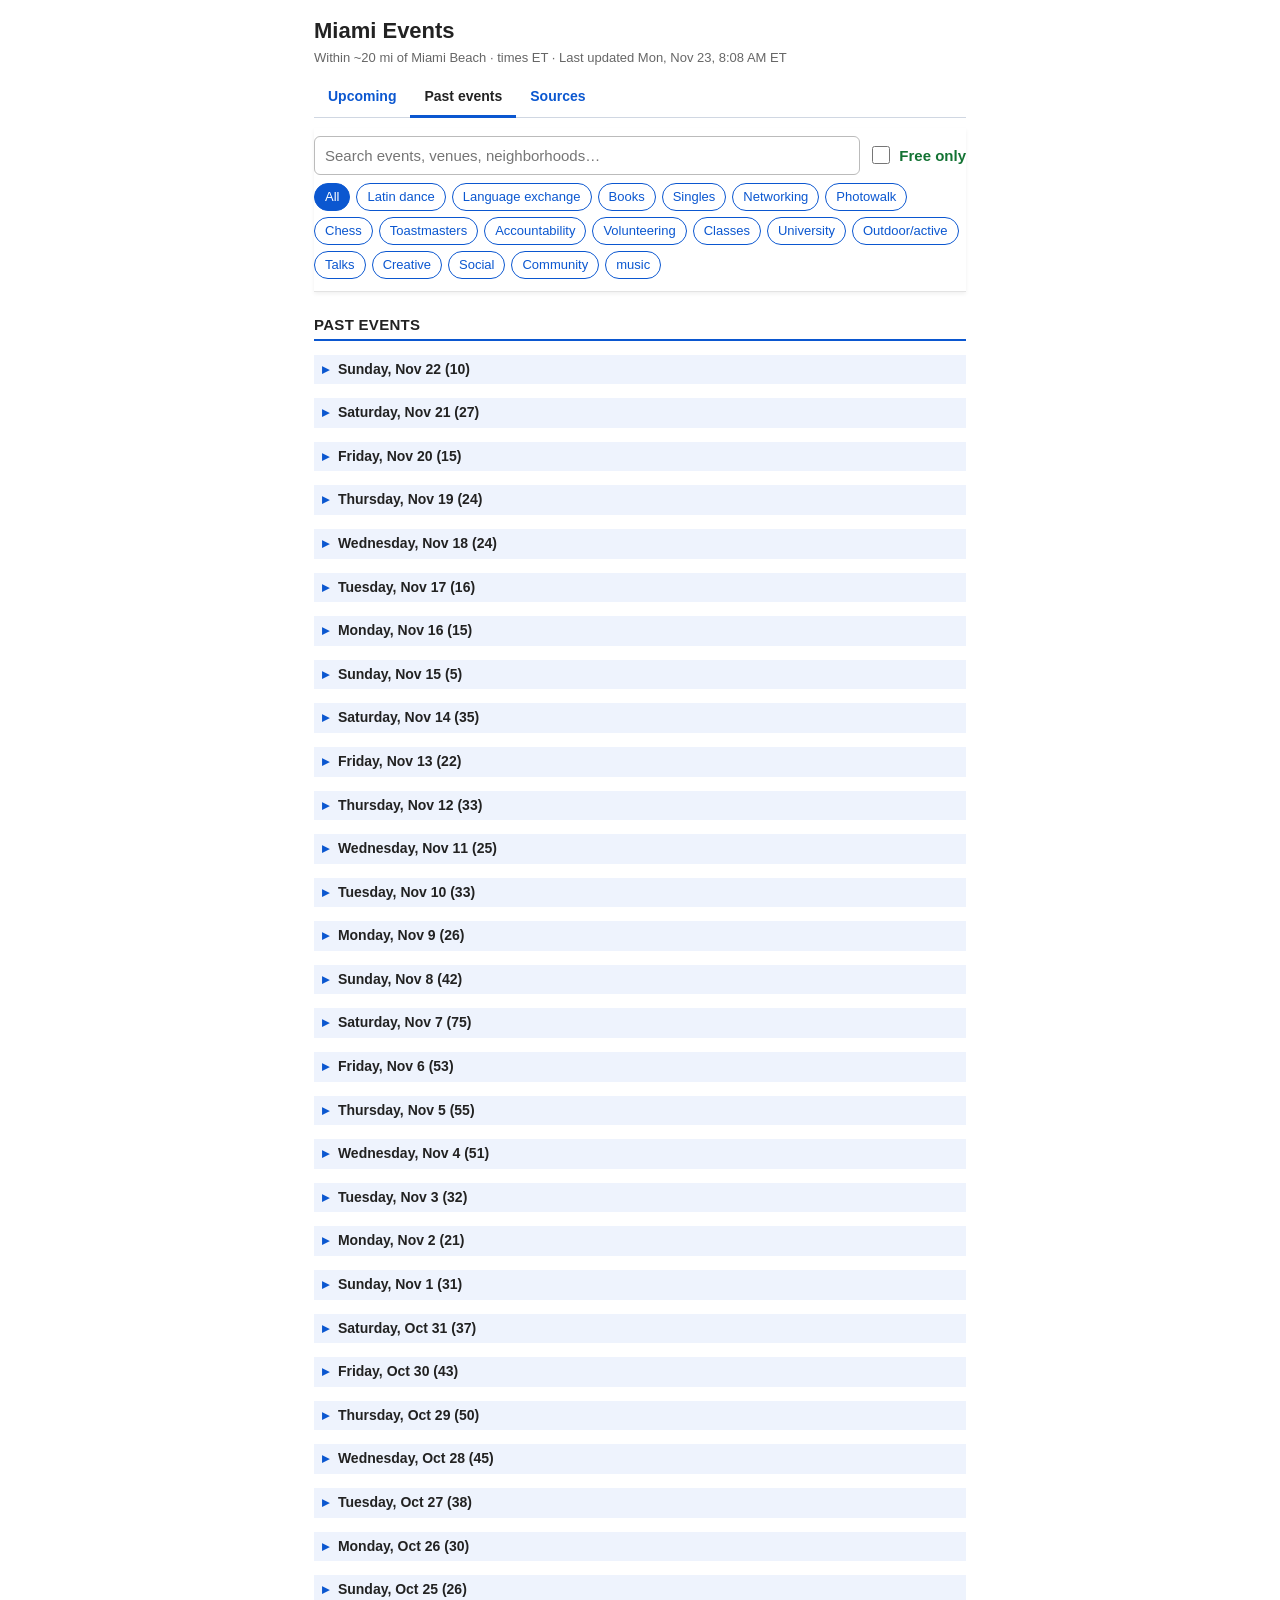
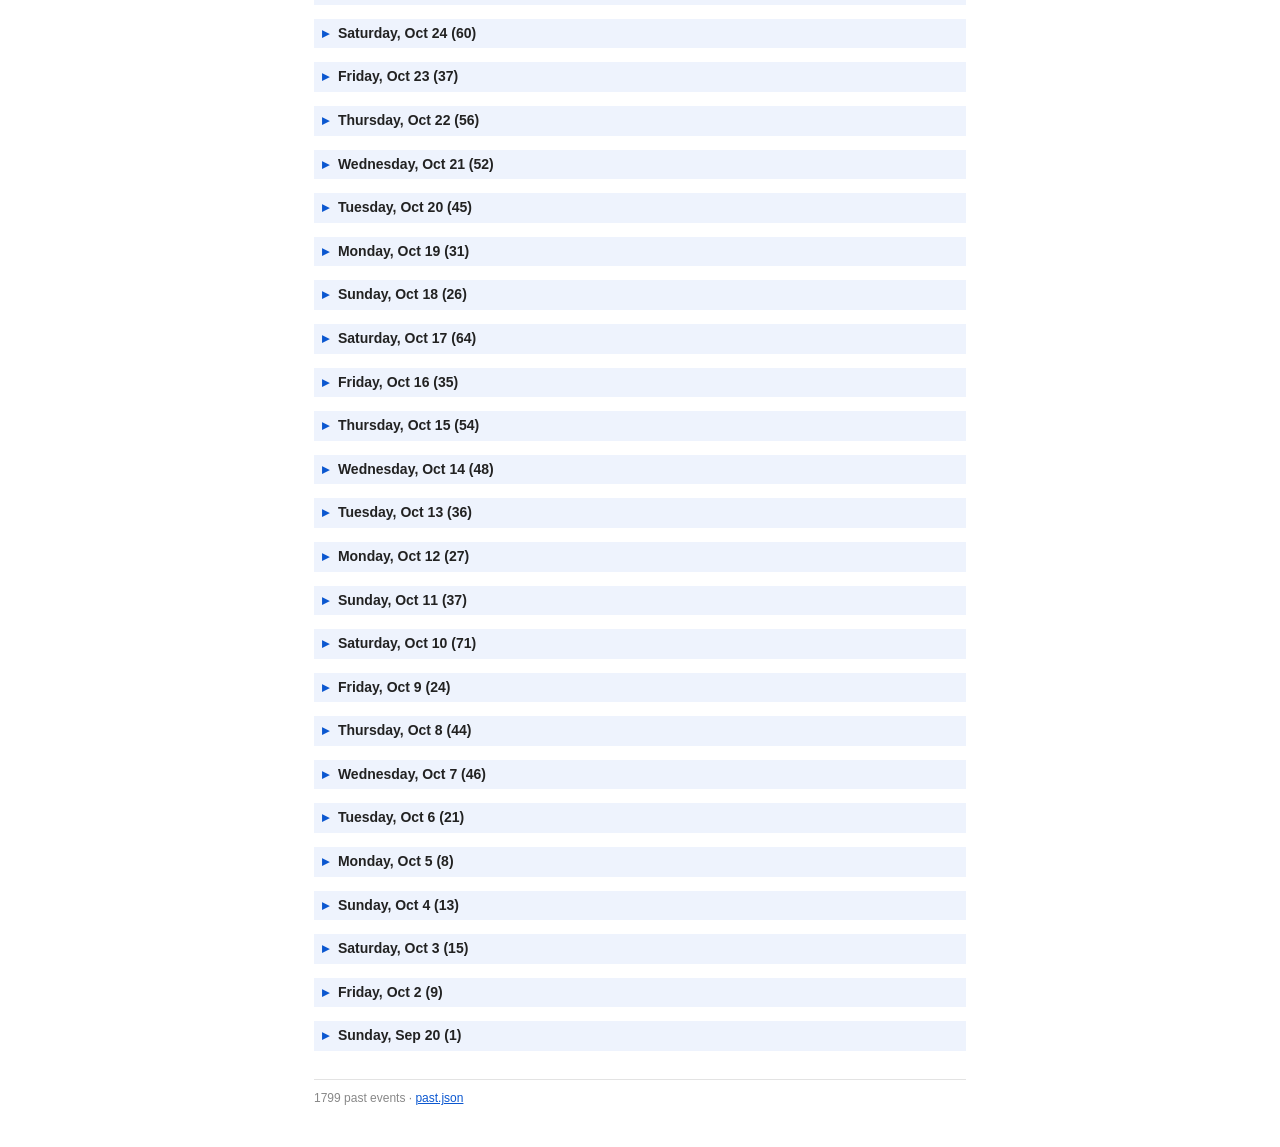
==== commit f7e722d4: "Update events 2026-11-23" ====
--- a/past.html
+++ b/past.html
@@ -4,18 +4,18 @@
 <meta name="viewport" content="width=device-width, initial-scale=1">
 <meta name="robots" content="noindex, nofollow">
 <title>Past events · Miami Events</title>
-<link rel="stylesheet" href="style.css?v=1795352477">
+<link rel="stylesheet" href="style.css?v=1795439298">
 </head><body><div class="wrap">
 <h1>Miami Events</h1>
-<p class="sub">Within ~20 mi of Miami Beach · times ET · Last updated Sun, Nov 22, 8:01 AM ET</p>
+<p class="sub">Within ~20 mi of Miami Beach · times ET · Last updated Mon, Nov 23, 8:08 AM ET</p>
 <nav class="tabs" aria-label="Pages"><a href="index.html">Upcoming</a><a href="past.html" class="on" aria-current="page">Past events</a><a href="sources.html">Sources</a></nav>
 <div class="controls">
 <div class="row"><input id="q" type="search" placeholder="Search events, venues, neighborhoods…" aria-label="Search">
 <label class="toggle"><input type="checkbox" id="freeonly"> Free only</label></div>
 <div class="chips" role="group" aria-label="Categories"><button class="chip on" data-cat="all" type="button">All</button><button class="chip" data-cat="dance" type="button">Latin dance</button><button class="chip" data-cat="language" type="button">Language exchange</button><button class="chip" data-cat="books" type="button">Books</button><button class="chip" data-cat="singles" type="button">Singles</button><button class="chip" data-cat="networking" type="button">Networking</button><button class="chip" data-cat="photowalk" type="button">Photowalk</button><button class="chip" data-cat="chess" type="button">Chess</button><button class="chip" data-cat="toastmasters" type="button">Toastmasters</button><button class="chip" data-cat="accountability" type="button">Accountability</button><button class="chip" data-cat="volunteering" type="button">Volunteering</button><button class="chip" data-cat="class" type="button">Classes</button><button class="chip" data-cat="university" type="button">University</button><button class="chip" data-cat="outdoor" type="button">Outdoor/active</button><button class="chip" data-cat="talks" type="button">Talks</button><button class="chip" data-cat="creative" type="button">Creative</button><button class="chip" data-cat="social" type="button">Social</button><button class="chip" data-cat="community" type="button">Community</button><button class="chip" data-cat="music" type="button">music</button></div>
 </div>
-<section class="sec" id="past"><h2>PAST EVENTS</h2><div class="daygroup fold folded"><h3 class="day" role="button" tabindex="0" aria-expanded="false"><span class="caret">&#9656;</span> Saturday, Nov 21 (<span class="dayn">27</span>)</h3><ul><li class="ev" data-free="1" data-cat="toastmasters" data-text="toastmasters club in miami gardens, fl, us - hybrid/zoom meetings universal truth center better liv miami gardens 21310 northwest 37th avenue, miami gardens, fl 33056, miami gardens free (rsvp) toastmasters hybrid (in person + zoom)"><span class="lbl free">Free</span><a href="https://www.eventbrite.com/e/toastmasters-club-in-miami-gardens-fl-us-hybridzoom-meetings-tickets-2003858464610" target="_blank" rel="noopener">Toastmasters Club in Miami Gardens, FL, US - Hybrid/Zoom Meetings</a><div class="meta">8:00–9:30 AM · Universal Truth Center Better Liv, Miami Gardens · <b>Free (RSVP)</b></div><span class="tag">Toastmasters</span> <span class="note">Hybrid (in person + Zoom)</span></li><li class="ev" data-free="1" data-cat="volunteering" data-text="volunteers needed: grocery distribution  at northside shopping centre 11/21 northside shopping center west little river 7900 nw 27th ave, miami, fl 33147, miami free (rsvp) volunteering joshua&#x27;s heart foundation grocery distribution"><span class="lbl free">Free</span><a href="https://www.eventbrite.com/e/volunteers-needed-grocery-distribution-at-northside-shopping-centre-1121-tickets-1998994776187" target="_blank" rel="noopener">VOLUNTEERS NEEDED: Grocery Distribution  at Northside Shopping Centre 11/21</a><div class="meta">9:00 AM–1:30 PM · Northside Shopping center, West Little River · <b>Free (RSVP)</b></div><span class="tag">Volunteering</span> <span class="note">Joshua&#x27;s Heart Foundation grocery distribution</span></li><li class="ev" data-free="1" data-cat="outdoor" data-text="founders running club :: miami raccoon coffee &amp; kitchen brickell 609 brickell avenue, miami, fl 33131, miami free (rsvp) outdoor/active "><span class="lbl free">Free</span><a href="https://www.eventbrite.com/e/founders-running-club-miami-tickets-1390765118909" target="_blank" rel="noopener">Founders Running Club :: Miami</a><div class="meta">9:00–10:30 AM · Raccoon Coffee &amp; Kitchen, Brickell · <b>Free (RSVP)</b></div><span class="tag">Outdoor/active</span></li><li class="ev" data-free="1" data-cat="outdoor" data-text="uyoga |the urban gym the underline urban gym brickell 700 sw 1st ave, miami, fl 33130, miami free (rsvp) outdoor/active free weekly yoga (baptist health)"><span class="lbl free">Free</span><a href="https://www.eventbrite.com/e/uyoga-the-urban-gym-tickets-1755009965049" target="_blank" rel="noopener">UYoga |The Urban Gym</a><div class="meta">9:00–10:00 AM · The Underline Urban Gym, Brickell · <b>Free (RSVP)</b></div><span class="tag">Outdoor/active</span> <span class="note">Free weekly yoga (Baptist Health)</span></li><li class="ev" data-free="1" data-cat="community" data-text="the underline market the underline inter stage brickell 805 sw 1st ave, miami, fl 33130, miami free (rsvp) community friends of the underline market"><span class="lbl free">Free</span><a href="https://www.eventbrite.com/e/the-underline-market-tickets-2002600612340" target="_blank" rel="noopener">The Underline Market</a><div class="meta">9:00 AM–4:00 PM · The Underline Inter Stage, Brickell · <b>Free (RSVP)</b></div><span class="tag">Community</span> <span class="note">Friends of The Underline market</span></li><li class="ev" data-free="1" data-cat="outdoor" data-text="alo collins ave: alo runners club alo collins ave south beach 100 lincoln rd, miami beach, fl 33139 free (rsvp) outdoor/active "><span class="lbl free">Free</span><a href="https://luma.com/n2taoyyf" target="_blank" rel="noopener">ALO COLLINS AVE: ALO RUNNERS CLUB</a><div class="meta">10:30–11:30 AM · ALO Collins Ave, South Beach · <b>Free (RSVP)</b></div><span class="tag">Outdoor/active</span></li><li class="ev" data-free="1" data-cat="talks" data-text="miami beach architecture talk jewish museum of florida south beach 301 washington avenue, miami beach, fl 33139, miami beach free (rsvp) talks "><span class="lbl free">Free</span><a href="https://www.eventbrite.com/e/miami-beach-architecture-talk-tickets-2004605783862" target="_blank" rel="noopener">Miami Beach Architecture Talk</a><div class="meta">10:30–11:30 AM · Jewish Museum of Florida, South Beach · <b>Free (RSVP)</b></div><span class="tag">Talks</span></li><li class="ev" data-free="1" data-cat="books" data-text="book club: great conversations pinecrest branch pinecrest  free books registration required"><span class="lbl free">Free</span><a href="https://mdpls.org/event/15300609" target="_blank" rel="noopener">Book Club: Great Conversations</a><div class="meta">10:30 AM–12:30 PM · Pinecrest Branch, Pinecrest · <b>Free</b></div><span class="tag">Books</span> <span class="note">registration required</span></li><li class="ev" data-free="1" data-cat="language" data-text="english conversation circle kendale lakes branch kendale lakes  free language exchange english conversation practice"><span class="lbl free">Free</span><a href="https://mdpls.org/event/17193326" target="_blank" rel="noopener">English Conversation Circle</a><div class="meta">11:00 AM–12:00 PM · Kendale Lakes Branch, Kendale Lakes · <b>Free</b></div><span class="tag">Language exchange</span> <span class="note">English conversation practice</span></li><li class="ev" data-free="1" data-cat="talks" data-text="miami beach jewish history talk jewish museum of florida south beach 301 washington avenue, miami beach, fl 33139, miami beach free (rsvp) talks "><span class="lbl free">Free</span><a href="https://www.eventbrite.com/e/miami-beach-jewish-history-talk-tickets-2004606195092" target="_blank" rel="noopener">Miami Beach Jewish History Talk</a><div class="meta">11:30 AM–12:30 PM · Jewish Museum of Florida, South Beach · <b>Free (RSVP)</b></div><span class="tag">Talks</span></li><li class="ev" data-free="1" data-cat="language" data-text="int&#x27;l café miami language exchange dear eleanor edgewater 148 ne 28th st, miami free (no fee listed) language exchange multi-language exchange (language stickers); you went to int&#x27;l café here oct 3"><span class="lbl free">Free</span><a href="https://www.meetup.com/intl-cafe-miami/events/316292358/" target="_blank" rel="noopener">INT&#x27;L CAFÉ Miami Language Exchange</a><div class="meta">12:00–2:00 PM · Dear Eleanor, Edgewater · <b>Free (no fee listed)</b></div><span class="tag">Language exchange</span> <span class="note">Multi-language exchange (language stickers); you went to INT&#x27;L CAFÉ here Oct 3</span></li><li class="ev" data-free="1" data-cat="community" data-text="chewy claus dream express the underline inter stage brickell 805 sw 1st ave, miami, fl 33130, miami free (rsvp) community holiday pop-up supporting shelter pets"><span class="lbl free">Free</span><a href="https://www.eventbrite.com/e/chewy-claus-dream-express-tickets-2004584942525" target="_blank" rel="noopener">Chewy Claus Dream Express</a><div class="meta">12:00–8:00 PM · The Underline Inter Stage, Brickell · <b>Free (RSVP)</b></div><span class="tag">Community</span> <span class="note">Holiday pop-up supporting shelter pets</span></li><li class="ev" data-free="1" data-cat="language" data-text="learn to speak haitian creole northeast dade-aventura branch aventura  free language exchange "><span class="lbl free">Free</span><a href="https://mdpls.org/event/17592695" target="_blank" rel="noopener">Learn to Speak Haitian Creole</a><div class="meta">1:00–2:30 PM · Northeast Dade-Aventura Branch, Aventura · <b>Free</b></div><span class="tag">Language exchange</span></li><li class="ev" data-free="1" data-cat="chess" data-text="rook &amp; roll chess club kendall branch kendall  free chess "><span class="lbl free">Free</span><a href="https://mdpls.org/event/16459170" target="_blank" rel="noopener">Rook &amp; Roll Chess Club</a><div class="meta">1:00–3:00 PM · Kendall Branch, Kendall · <b>Free</b></div><span class="tag">Chess</span></li><li class="ev" data-free="1" data-cat="social" data-text="boba and board games specialtea lounge &amp; café westchester 10766 coral way, miami, fl 33165, miami free (rsvp) social "><span class="lbl free">Free</span><a href="https://www.eventbrite.com/e/boba-and-board-games-tickets-2004536196725" target="_blank" rel="noopener">Boba and Board Games</a><div class="meta">2:00–3:00 PM · specialTEA Lounge &amp; Café, Westchester · <b>Free (RSVP)</b></div><span class="tag">Social</span></li><li class="ev" data-free="1" data-cat="language" data-text="japanese language club westchester regional westchester  free language exchange registration required"><span class="lbl free">Free</span><a href="https://mdpls.org/event/15249932" target="_blank" rel="noopener">Japanese Language Club</a><div class="meta">2:00–4:30 PM · Westchester Regional, Westchester · <b>Free</b></div><span class="tag">Language exchange</span> <span class="note">registration required</span></li><li class="ev" data-free="1" data-cat="chess" data-text="chess club frederica s. wilson regional (formerly north dade regional) north dade  free chess "><span class="lbl free">Free</span><a href="https://mdpls.org/event/17056246" target="_blank" rel="noopener">Chess Club</a><div class="meta">2:00–5:00 PM · Frederica S. Wilson Regional (Formerly North Dade Regional), North Dade · <b>Free</b></div><span class="tag">Chess</span></li><li class="ev" data-free="1" data-cat="photowalk" data-text="photo walk lemon city branch little haiti  free photowalk registration required"><span class="lbl free">Free</span><a href="https://mdpls.org/event/17582122" target="_blank" rel="noopener">Photo Walk</a><div class="meta">3:30–5:00 PM · Lemon City Branch, Little Haiti · <b>Free</b></div><span class="tag">Photowalk</span> <span class="note">registration required</span></li><li class="ev" data-free="1" data-cat="dance" data-text="el parche: colombia se baila! the wynwood marketplace wynwood 2250 nw 2nd ave, miami, fl 33127, miami free–$45.15 latin dance "><span class="lbl free">Free</span><a href="https://www.eventbrite.com/e/el-parche-colombia-se-baila-tickets-2004406383450" target="_blank" rel="noopener">El Parche: Colombia Se Baila!</a><div class="meta">4:00 PM–3:00 AM · The Wynwood Marketplace, Wynwood · <b>Free–$45.15</b></div><span class="tag">Latin dance</span></li><li class="ev" data-free="1" data-cat="books" data-text="not your mom&#x27;s book club main library downtown miami  free books registration required"><span class="lbl free">Free</span><a href="https://mdpls.org/event/17660290" target="_blank" rel="noopener">Not Your Mom&#x27;s Book Club</a><div class="meta">4:00–5:30 PM · Main Library, Downtown Miami · <b>Free</b></div><span class="tag">Books</span> <span class="note">registration required</span></li><li class="ev" data-free="1" data-cat="creative" data-text="wallcast® concert: denève: prokofiev&#x27;s violin soundscape park south beach 400 17th st, miami beach, fl 33139 free – wallcast® concerts are free, no tickets required creative new world symphony"><span class="lbl free">Free</span><a href="https://www.nws.edu/tickets/concerts-and-events/2026-27-season/wallcast-concerts/wallcast-concert-den%C3%A8ve-prokofievs-violin/" target="_blank" rel="noopener">WALLCAST® Concert: Denève: Prokofiev&#x27;s Violin</a><div class="meta">7:30 PM · SoundScape Park, South Beach · <b>Free – WALLCAST® concerts are free, no tickets required</b></div><span class="tag">Creative</span> <span class="note">New World Symphony</span></li><li class="ev" data-free="1" data-cat="dance" data-text="salsa saturdays wynwood | free classes + after party with rsvp 150 nw 24th st wynwood 150 northwest 24th street, miami, fl 33127, miami free classes with rsvp (paid table options) latin dance free classes with rsvp; tables sold separately"><span class="lbl free">Free</span><a href="https://www.eventbrite.com/e/salsa-saturdays-wynwood-free-classes-after-party-with-rsvp-tickets-1982403891404" target="_blank" rel="noopener">Salsa Saturdays Wynwood | FREE Classes + After Party with RSVP</a><div class="meta">10:00 PM–3:00 AM · 150 NW 24th St, Wynwood · <b>Free classes with RSVP (paid table options)</b></div><span class="tag">Latin dance</span> <span class="note">Free classes with RSVP; tables sold separately</span></li><li class="ev" data-free="0" data-cat="dance" data-text="salsa night at the abbey at aventura! the abbey at aventura aventura 19505 biscayne blvd, aventura, fl 33180 see event page latin dance miami salsa events; live music &amp; percussion"><span class="lbl paid">Paid</span><a href="https://www.meetup.com/miamisalsaevents/events/317384265/" target="_blank" rel="noopener">Salsa Night at The Abbey at Aventura!</a><div class="meta">6:00–10:00 PM · The Abbey at Aventura, Aventura · <b>See event page</b></div><span class="tag">Latin dance</span> <span class="note">Miami Salsa Events; live music &amp; percussion</span></li><li class="ev" data-free="0" data-cat="creative" data-text="denève: prokofiev&#x27;s violin new world center south beach 500 17th st, miami beach, fl 33139 see event page creative new world symphony"><span class="lbl paid">Paid</span><a href="https://www.nws.edu/tickets/concerts-and-events/2026-27-season/deneve-prokofievs-violin/" target="_blank" rel="noopener">Denève: Prokofiev&#x27;s Violin</a><div class="meta">7:30 PM · New World Center, South Beach · <b>See event page</b></div><span class="tag">Creative</span> <span class="note">New World Symphony</span></li><li class="ev" data-free="0" data-cat="dance" data-text="sway &amp; sip: queer salsa social the twisted tonic - rooftop bar south beach 723 lincoln lane north, miami beach see event page latin dance amigos meet x sway &amp; sip x tinder; optional speed friending, beginner salsa class, then salsa/bachata dj"><span class="lbl paid">Paid</span><a href="https://www.heylo.com/event/-P3vpWDBnWpxsj-QymVQ" target="_blank" rel="noopener">Sway &amp; Sip: Queer Salsa Social</a><div class="meta">8:30 PM–2:00 AM · The Twisted Tonic - Rooftop Bar, South Beach · <b>See event page</b></div><span class="tag">Latin dance</span> <span class="note">Amigos Meet x Sway &amp; Sip x Tinder; optional speed friending, beginner salsa class, then salsa/bachata DJ</span></li><li class="ev" data-free="0" data-cat="creative" data-text="so lit saturday blackbird ordinary comedy night blackbird ordinary brickell 729 sw 1st ave, miami see event page creative "><span class="lbl paid">Paid</span><a href="https://www.meetup.com/miami-stand-up-comedy-meetup/events/317247783/" target="_blank" rel="noopener">SO LIT Saturday Blackbird Ordinary Comedy Night</a><div class="meta">9:00–10:30 PM · Blackbird Ordinary, Brickell · <b>See event page</b></div><span class="tag">Creative</span></li><li class="ev" data-free="0" data-cat="creative" data-text="cheap trills musical improv just the funny miami 3119 coral way, 2nd floor, miami, fl 33145 from $30.52 creative improvised musical; listed on eventbrite for sat nov 21, 9 pm"><span class="lbl paid">Paid</span><a href="https://www.eventbrite.com/o/just-the-funny-121458512491" target="_blank" rel="noopener">Cheap Trills Musical Improv</a><div class="meta">9:00 PM · Just The Funny, Miami · <b>From $30.52</b></div><span class="tag">Creative</span> <span class="note">Improvised musical; listed on Eventbrite for Sat Nov 21, 9 PM</span></li></ul></div><div class="daygroup fold folded"><h3 class="day" role="button" tabindex="0" aria-expanded="false"><span class="caret">&#9656;</span> Friday, Nov 20 (<span class="dayn">15</span>)</h3><ul><li class="ev" data-free="1" data-cat="language" data-text="english conversation circle coral reef branch palmetto bay  free language exchange english conversation practice"><span class="lbl free">Free</span><a href="https://mdpls.org/event/17366645" target="_blank" rel="noopener">English Conversation Circle</a><div class="meta">10:00–11:00 AM · Coral Reef Branch, Palmetto Bay · <b>Free</b></div><span class="tag">Language exchange</span> <span class="note">English conversation practice</span></li><li class="ev" data-free="1" data-cat="social" data-text="tasting at ten - miami counter culture coffee little haiti / north miami ave 7450 n miami ave, miami, fl 33150 free (rsvp) social weekly friday coffee tasting; standing interest"><span class="lbl free">Free</span><a href="https://www.eventbrite.com/e/tasting-at-ten-miami-tickets-1979225691322" target="_blank" rel="noopener">Tasting at Ten - Miami</a><div class="meta">10:00–11:00 AM · Counter Culture Coffee, Little Haiti / North Miami Ave · <b>Free (RSVP)</b></div><span class="tag">Social</span> <span class="note">Weekly Friday coffee tasting; standing interest</span></li><li class="ev" data-free="1" data-cat="creative" data-text="artist talk @ the camp gallery with janet m. mueller and gabe torres the camp gallery north miami 791 ne 125 st, miami, fl 33161, miami free (rsvp) creative "><span class="lbl free">Free</span><a href="https://www.eventbrite.com/e/artist-talk-the-camp-gallery-with-janet-m-mueller-and-gabe-torres-tickets-2004398163865" target="_blank" rel="noopener">Artist Talk @ The CAMP Gallery with Janet M. Mueller and Gabe Torres</a><div class="meta">12:00–2:00 PM · The CAMP Gallery, North Miami · <b>Free (RSVP)</b></div><span class="tag">Creative</span></li><li class="ev" data-free="1" data-cat="creative" data-text="face it! portrait drawing workshop miami beach regional miami beach  free creative registration required"><span class="lbl free">Free</span><a href="https://mdpls.org/event/17588833" target="_blank" rel="noopener">Face It! Portrait Drawing Workshop</a><div class="meta">2:30–4:00 PM · Miami Beach Regional, Miami Beach · <b>Free</b></div><span class="tag">Creative</span> <span class="note">registration required</span></li><li class="ev" data-free="1" data-cat="social" data-text="dungeons &amp; dragons club miami beach regional miami beach  free social d&amp;d 5th edition club; ages 12+; registration required"><span class="lbl free">Free</span><a href="https://mdpls.org/event/17321976" target="_blank" rel="noopener">Dungeons &amp; Dragons Club</a><div class="meta">4:00–5:30 PM · Miami Beach Regional, Miami Beach · <b>Free</b></div><span class="tag">Social</span> <span class="note">D&amp;D 5th Edition club; ages 12+; registration required</span></li><li class="ev" data-free="1" data-cat="chess" data-text="chess club west flagler branch flagami  free chess "><span class="lbl free">Free</span><a href="https://mdpls.org/event/17058690" target="_blank" rel="noopener">Chess Club</a><div class="meta">4:00–5:00 PM · West Flagler Branch, Flagami · <b>Free</b></div><span class="tag">Chess</span></li><li class="ev" data-free="1" data-cat="community" data-text="miami worldcenter &quot;night market&quot; - fridays at 5:00pm 850 ne 2nd ave downtown miami 850 northeast 2nd avenue, miami, fl 33132, miami free (rsvp) community weekly friday night market"><span class="lbl free">Free</span><a href="https://www.eventbrite.com/e/miami-worldcenter-night-market-fridays-at-500pm-tickets-1997910029681" target="_blank" rel="noopener">Miami Worldcenter &quot;Night Market&quot; - Fridays at 5:00pm</a><div class="meta">5:00–9:00 PM · 850 NE 2nd Ave, Downtown Miami · <b>Free (RSVP)</b></div><span class="tag">Community</span> <span class="note">Weekly Friday night market</span></li><li class="ev" data-free="1" data-cat="networking" data-text="boho house happy hour boho house miami wynwood 85 nw 25th st, miami, fl 33127 free (no fee listed) networking professional workers of miami pre-thanksgiving networking"><span class="lbl free">Free</span><a href="https://www.meetup.com/professionalworkersofmiami/events/317261967/" target="_blank" rel="noopener">BOHO House Happy Hour</a><div class="meta">6:00–9:00 PM · BOHO House Miami, Wynwood · <b>Free (no fee listed)</b></div><span class="tag">Networking</span> <span class="note">Professional Workers of Miami pre-Thanksgiving networking</span></li><li class="ev" data-free="1" data-cat="community" data-text="friday night kirtan sacred vedic arts | museum &amp; cultural center buena vista 137 ne 47th st, miami free (rsvp) community "><span class="lbl free">Free</span><a href="https://www.eventbrite.com/e/friday-night-kirtan-tickets-1979808229710" target="_blank" rel="noopener">FRIDAY NIGHT KIRTAN</a><div class="meta">6:30–10:00 PM · Sacred Vedic Arts | Museum &amp; Cultural Center, Buena Vista · <b>Free (RSVP)</b></div><span class="tag">Community</span></li><li class="ev" data-free="1" data-cat="dance" data-text="underline moves - tango night | music, movement, and dinner the underline (inter stage) brickell 805 sw 1st ave, miami, fl 33130 free (registration includes catered dinner) latin dance free family-friendly series; live music, beginner instruction by bt dance studio, talkin&#x27; tacos dinner"><span class="lbl free">Free</span><a href="https://thecenterforartsandinnovation.org/program/underline-moves/#tango" target="_blank" rel="noopener">Underline Moves - Tango Night | Music, Movement, and Dinner</a><div class="meta">6:30–8:30 PM · The Underline (Inter Stage), Brickell · <b>Free (registration includes catered dinner)</b></div><span class="tag">Latin dance</span> <span class="note">Free family-friendly series; live music, beginner instruction by BT Dance Studio, Talkin&#x27; Tacos dinner</span></li><li class="ev" data-free="0" data-cat="talks" data-text="what is an architect for? a debate with bernard zyscovich &amp; andrés duany bakehouse art complex wynwood 561 northwest 32nd street, miami, fl 33127, miami $19.10–$41.93 talks bakehouse architecture debate"><span class="lbl paid">Paid</span><a href="https://www.eventbrite.com/e/what-is-an-architect-for-a-debate-with-bernard-zyscovich-andres-duany-tickets-2003581550352" target="_blank" rel="noopener">What Is an Architect For? A Debate with Bernard Zyscovich &amp; Andrés Duany</a><div class="meta">6:00–9:00 PM · Bakehouse Art Complex, Wynwood · <b>$19.10–$41.93</b></div><span class="tag">Talks</span> <span class="note">Bakehouse architecture debate</span></li><li class="ev" data-free="0" data-cat="creative" data-text="sillies on south beach comedy show south beach brewing company taproom &amp; restaurant south beach 210 11th street, miami beach, fl 33139, miami beach $2.91–$15.50 creative "><span class="lbl paid">Paid</span><a href="https://www.eventbrite.com/e/sillies-on-south-beach-comedy-show-tickets-1991206469151" target="_blank" rel="noopener">Sillies on South Beach Comedy Show</a><div class="meta">8:00–9:30 PM · South Beach Brewing Company Taproom &amp; Restaurant, South Beach · <b>$2.91–$15.50</b></div><span class="tag">Creative</span></li><li class="ev" data-free="0" data-cat="dance" data-text="the bachata overdose social‼️friday november 20🔥international guest💃2 rooms💯 vk dance arena hallandale beach 3129 w hallandale beach blvd, hallandale beach see event page latin dance bachata room + kizomba room, classes"><span class="lbl paid">Paid</span><a href="https://www.meetup.com/bachata-classes-and-socials-in-miami/events/313072037/" target="_blank" rel="noopener">The Bachata Overdose Social‼️FRIDAY NOVEMBER 20🔥INTERNATIONAL GUEST💃2 ROOMS💯</a><div class="meta">9:00 PM–2:00 AM · VK Dance ARENA, Hallandale Beach · <b>See event page</b></div><span class="tag">Latin dance</span> <span class="note">Bachata room + kizomba room, classes</span></li><li class="ev" data-free="0" data-cat="dance" data-text="the salsa room - salsa social 1340 sw 8th st little havana 1340 southwest 8th street, miami, fl 33135, miami $24.11 latin dance "><span class="lbl paid">Paid</span><a href="https://www.eventbrite.com/e/the-salsa-room-salsa-social-tickets-2003790612663" target="_blank" rel="noopener">The Salsa Room - Salsa Social</a><div class="meta">9:00 PM–1:00 AM · 1340 SW 8th St, Little Havana · <b>$24.11</b></div><span class="tag">Latin dance</span></li><li class="ev" data-free="0" data-cat="creative" data-text="friday night live just the funny miami 3119 coral way, 2nd floor, miami, fl 33145 from $30.52 creative audience-suggestion improv comedy, fridays 9 pm"><span class="lbl paid">Paid</span><a href="https://www.eventbrite.com/o/just-the-funny-121458512491" target="_blank" rel="noopener">Friday Night Live</a><div class="meta">9:00 PM · Just The Funny, Miami · <b>From $30.52</b></div><span class="tag">Creative</span> <span class="note">Audience-suggestion improv comedy, Fridays 9 PM</span></li></ul></div><div class="daygroup fold folded"><h3 class="day" role="button" tabindex="0" aria-expanded="false"><span class="caret">&#9656;</span> Thursday, Nov 19 (<span class="dayn">24</span>)</h3><ul><li class="ev" data-free="1" data-cat="talks" data-text="nothing is linear: relations across latin america and its diasporas el espacio 23 allapattah 2270 nw 23rd street, miami, fl 33142, miami free (rsvp) talks "><span class="lbl free">Free</span><a href="https://www.eventbrite.com/e/nothing-is-linear-relations-across-latin-america-and-its-diasporas-tickets-2004248469124" target="_blank" rel="noopener">Nothing Is Linear: Relations Across Latin America and Its Diasporas</a><div class="meta">10:00 AM–5:00 PM · El Espacio 23, Allapattah · <b>Free (RSVP)</b></div><span class="tag">Talks</span></li><li class="ev" data-free="1" data-cat="language" data-text="english conversation circle west flagler branch flagami  free language exchange english conversation practice; registration required"><span class="lbl free">Free</span><a href="https://mdpls.org/event/17499563" target="_blank" rel="noopener">English Conversation Circle</a><div class="meta">11:00 AM–12:00 PM · West Flagler Branch, Flagami · <b>Free</b></div><span class="tag">Language exchange</span> <span class="note">English conversation practice; registration required</span></li><li class="ev" data-free="1" data-cat="creative" data-text="creative coworking x miami community radio dear eleanor miami (edgewater) 148 ne 28th st, miami, fl 33137 free to drop in creative daytime coworking, then miami community radio livestream in the evening"><span class="lbl free">Free</span><a href="https://posh.vip/e/creative-coworking-x-miami-community-radio-2026-11-20-4-45" target="_blank" rel="noopener">Creative Coworking x Miami Community Radio</a><div class="meta">11:00 AM–6:00 PM · Dear Eleanor, Miami (Edgewater) · <b>Free to drop in</b></div><span class="tag">Creative</span> <span class="note">Daytime coworking, then Miami Community Radio livestream in the evening</span></li><li class="ev" data-free="1" data-cat="language" data-text="english conversation circle doral branch doral  free language exchange english conversation practice"><span class="lbl free">Free</span><a href="https://mdpls.org/event/17788650" target="_blank" rel="noopener">English Conversation Circle</a><div class="meta">12:00–1:00 PM · Doral Branch, Doral · <b>Free</b></div><span class="tag">Language exchange</span> <span class="note">English conversation practice</span></li><li class="ev" data-free="1" data-cat="language" data-text="english conversation circles tamiami branch westchester  free language exchange english conversation practice; registration required"><span class="lbl free">Free</span><a href="https://mdpls.org/event/17317445" target="_blank" rel="noopener">English Conversation Circles</a><div class="meta">2:00–3:00 PM · Tamiami Branch, Westchester · <b>Free</b></div><span class="tag">Language exchange</span> <span class="note">English conversation practice; registration required</span></li><li class="ev" data-free="1" data-cat="social" data-text="tabletop thursdays kendall branch kendall  free social "><span class="lbl free">Free</span><a href="https://mdpls.org/event/17455914" target="_blank" rel="noopener">Tabletop Thursdays</a><div class="meta">3:00–7:00 PM · Kendall Branch, Kendall · <b>Free</b></div><span class="tag">Social</span></li><li class="ev" data-free="1" data-cat="social" data-text="classic games club miami beach regional miami beach  free social "><span class="lbl free">Free</span><a href="https://mdpls.org/event/17321881" target="_blank" rel="noopener">Classic Games Club</a><div class="meta">3:00–4:30 PM · Miami Beach Regional, Miami Beach · <b>Free</b></div><span class="tag">Social</span></li><li class="ev" data-free="1" data-cat="language" data-text="spanish conversation circle coconut grove branch coconut grove  free language exchange registration required"><span class="lbl free">Free</span><a href="https://mdpls.org/event/16834291" target="_blank" rel="noopener">Spanish Conversation Circle</a><div class="meta">4:00–5:00 PM · Coconut Grove Branch, Coconut Grove · <b>Free</b></div><span class="tag">Language exchange</span> <span class="note">registration required</span></li><li class="ev" data-free="1" data-cat="chess" data-text="chess club for adults miami beach regional miami beach  free chess "><span class="lbl free">Free</span><a href="https://mdpls.org/event/16638950" target="_blank" rel="noopener">Chess Club for Adults</a><div class="meta">5:00–7:00 PM · Miami Beach Regional, Miami Beach · <b>Free</b></div><span class="tag">Chess</span></li><li class="ev" data-free="1" data-cat="talks" data-text="app development using artificial intelligence (ai) pinecrest branch pinecrest  free talks "><span class="lbl free">Free</span><a href="https://mdpls.org/event/17690577" target="_blank" rel="noopener">App Development Using Artificial Intelligence (AI)</a><div class="meta">6:00–7:30 PM · Pinecrest Branch, Pinecrest · <b>Free</b></div><span class="tag">Talks</span></li><li class="ev" data-free="1" data-cat="creative" data-text="miami beach culture crawl | the other rome the wolfsonian–fiu south beach  free creative culture crawl (third thursday) program"><span class="lbl free">Free</span><a href="https://events.miamibeachfl.gov/event/miami-beach-culture-crawl-the-other-rome/" target="_blank" rel="noopener">Miami Beach Culture Crawl | The Other Rome</a><div class="meta">6:00–9:00 PM · The Wolfsonian–FIU, South Beach · <b>Free</b></div><span class="tag">Creative</span> <span class="note">Culture Crawl (third Thursday) program</span></li><li class="ev" data-free="1" data-cat="creative" data-text="lincoln road art walk lincoln road south beach 1100 lincoln road, miami beach, fl 33139 free creative self-guided gallery walk (oolite arts, fiu urban studios, more); culture crawl night"><span class="lbl free">Free</span><a href="https://events.miamibeachfl.gov/event/lincoln-road-art-walk/2026-11-19/" target="_blank" rel="noopener">Lincoln Road Art Walk</a><div class="meta">6:00–9:00 PM · Lincoln Road, South Beach · <b>Free</b></div><span class="tag">Creative</span> <span class="note">Self-guided gallery walk (Oolite Arts, FIU Urban Studios, more); Culture Crawl night</span></li><li class="ev" data-free="1" data-cat="outdoor" data-text="chewy pack walk on the underline chewy bark park - coral gables coral gables 4500 ponce de leon boulevard, coral gables, fl 33146, coral gables free (rsvp) outdoor/active friends of the underline dog walk"><span class="lbl free">Free</span><a href="https://www.eventbrite.com/e/chewy-pack-walk-on-the-underline-tickets-1997179141575" target="_blank" rel="noopener">Chewy Pack Walk on The Underline</a><div class="meta">6:30–8:30 PM · Chewy Bark Park - Coral Gables, Coral Gables · <b>Free (RSVP)</b></div><span class="tag">Outdoor/active</span> <span class="note">Friends of The Underline dog walk</span></li><li class="ev" data-free="1" data-cat="toastmasters" data-text="miami gardens toastmasters club frederica s. wilson regional (formerly north dade regional) north dade  free toastmasters "><span class="lbl free">Free</span><a href="https://mdpls.org/event/17565630" target="_blank" rel="noopener">Miami Gardens Toastmasters Club</a><div class="meta">6:30–7:30 PM · Frederica S. Wilson Regional (Formerly North Dade Regional), North Dade · <b>Free</b></div><span class="tag">Toastmasters</span></li><li class="ev" data-free="1" data-cat="toastmasters" data-text="toastmasters miami beach regional miami beach  free toastmasters "><span class="lbl free">Free</span><a href="https://mdpls.org/event/17221698" target="_blank" rel="noopener">Toastmasters</a><div class="meta">6:30–7:30 PM · Miami Beach Regional, Miami Beach · <b>Free</b></div><span class="tag">Toastmasters</span></li><li class="ev" data-free="1" data-cat="creative" data-text="locust late @ the dill: workshop by dani amaro. performance by lesley mok (ny). locust projects little river 297 ne 67th st, miami, fl 33138 free (rsvp) creative "><span class="lbl free">Free</span><a href="https://luma.com/kxr6kyer" target="_blank" rel="noopener">Locust Late @ The DiLL: Workshop by Dani Amaro. Performance by Lesley Mok (NY).</a><div class="meta">7:00–10:00 PM · Locust Projects, Little River · <b>Free (RSVP)</b></div><span class="tag">Creative</span></li><li class="ev" data-free="1" data-cat="talks" data-text="cocktails &amp; conversation: the art of free expression living room south beach 2201 collins avenue, miami beach, fl 33139, miami beach free (rsvp) talks pen america"><span class="lbl free">Free</span><a href="https://www.eventbrite.com/e/cocktails-conversation-the-art-of-free-expression-tickets-2003615731589" target="_blank" rel="noopener">Cocktails &amp; Conversation: The Art of Free Expression</a><div class="meta">7:30–9:30 PM · Living Room, South Beach · <b>Free (RSVP)</b></div><span class="tag">Talks</span> <span class="note">PEN America</span></li><li class="ev" data-free="1" data-cat="music" data-text="north beach social: abstract citizen miami beach bandshell north beach 7275 collins ave, miami beach, fl 33141 free (rsvp) music free monthly community music series (abstract citizen and black nimbus); ticket limit 4 per customer"><span class="lbl free">Free</span><a href="https://miamibeachbandshell.com/events/" target="_blank" rel="noopener">North Beach Social: Abstract Citizen</a><div class="meta">7:30–10:00 PM · Miami Beach Bandshell, North Beach · <b>Free (RSVP)</b></div><span class="tag">music</span> <span class="note">Free monthly community music series (Abstract Citizen and Black Nimbus); ticket limit 4 per customer</span></li><li class="ev" data-free="1" data-cat="dance" data-text="salsa night by cucu from ear candy &amp; friends 749 ne 79th st little river 749 northeast 79th street, miami, fl 33138, miami free (rsvp) latin dance "><span class="lbl free">Free</span><a href="https://www.eventbrite.com/e/salsa-night-by-cucu-from-ear-candy-friends-tickets-1985209534157" target="_blank" rel="noopener">SALSA NIGHT by CUCU FROM EAR CANDY &amp; FRIENDS</a><div class="meta">8:00 PM–12:00 AM · 749 NE 79th St, Little River · <b>Free (RSVP)</b></div><span class="tag">Latin dance</span></li><li class="ev" data-free="1" data-cat="dance" data-text="latin social thursdays at hole19 scratch kitchen + bar! hole 19 - scratch kitchen + bar miami springs 650 curtiss parkway, miami springs, fl 33166, miami springs free (rsvp) latin dance "><span class="lbl free">Free</span><a href="https://www.eventbrite.com/e/latin-social-thursdays-at-hole19-scratch-kitchen-bar-tickets-1999289012255" target="_blank" rel="noopener">Latin Social Thursdays at Hole19 Scratch Kitchen + Bar!</a><div class="meta">8:30 PM–12:00 AM · Hole 19 - Scratch Kitchen + Bar, Miami Springs · <b>Free (RSVP)</b></div><span class="tag">Latin dance</span></li><li class="ev" data-free="1" data-cat="creative" data-text="laughs at the library comedy show the library speakeasy westchester 10766 coral way, miami, fl 33165, miami free–$25.00 creative "><span class="lbl free">Free</span><a href="https://www.eventbrite.com/e/laughs-at-the-library-comedy-show-tickets-2000892685886" target="_blank" rel="noopener">Laughs at the Library Comedy Show</a><div class="meta">9:00–11:00 PM · The Library Speakeasy, Westchester · <b>Free–$25.00</b></div><span class="tag">Creative</span></li><li class="ev" data-free="0" data-cat="class" data-text="made in market: pizza making class the miami beach edition mid-beach 2901 collins avenue, miami beach, fl 33140, miami beach $76.19 classes cooking class"><span class="lbl paid">Paid</span><a href="https://www.eventbrite.com/e/made-in-market-pizza-making-class-tickets-2003520145689" target="_blank" rel="noopener">Made in Market: Pizza Making Class</a><div class="meta">6:00–7:30 PM · The Miami Beach EDITION, Mid-Beach · <b>$76.19</b></div><span class="tag">Classes</span> <span class="note">Cooking class</span></li><li class="ev" data-free="0" data-cat="networking" data-text="coconut grove chamber networking night at regatta grove regatta grove coconut grove 3415 pan american drive, miami, fl 33133, miami $25.00 networking "><span class="lbl paid">Paid</span><a href="https://www.eventbrite.com/e/coconut-grove-chamber-networking-night-at-regatta-grove-tickets-2004668714088" target="_blank" rel="noopener">Coconut Grove Chamber Networking Night at Regatta Grove</a><div class="meta">6:30–8:30 PM · Regatta Grove, Coconut Grove · <b>$25.00</b></div><span class="tag">Networking</span></li><li class="ev" data-free="0" data-cat="social" data-text="vice city social: a unofficial gta vi launch &amp; album release party the twisted tonic - rooftop bar miami beach  see event page social amigos meet; gta vi on the big screen, optional speed friending for early arrivals, dj 9 pm–midnight"><span class="lbl paid">Paid</span><a href="https://ma.to/event/vice-city-social-gta-vi-party-19-nov-2026" target="_blank" rel="noopener">VICE CITY SOCIAL: A Unofficial GTA VI Launch &amp; Album Release Party</a><div class="meta">8:00 PM–12:00 AM · The Twisted Tonic - Rooftop Bar, Miami Beach · <b>See event page</b></div><span class="tag">Social</span> <span class="note">Amigos Meet; GTA VI on the big screen, optional speed friending for early arrivals, DJ 9 PM–midnight</span></li></ul></div><div class="daygroup fold folded"><h3 class="day" role="button" tabindex="0" aria-expanded="false"><span class="caret">&#9656;</span> Wednesday, Nov 18 (<span class="dayn">24</span>)</h3><ul><li class="ev" data-free="1" data-cat="toastmasters" data-text="visit to south dade toastmasters&#x27; club chambersouth south miami 6410 southwest 80th street, south miami, fl 33143, south miami free (rsvp) toastmasters guests welcome"><span class="lbl free">Free</span><a href="https://www.eventbrite.com/e/visit-to-south-dade-toastmasters-club-tickets-1597925802089" target="_blank" rel="noopener">Visit to South Dade Toastmasters&#x27; Club</a><div class="meta">7:30–8:30 AM · ChamberSouth, South Miami · <b>Free (RSVP)</b></div><span class="tag">Toastmasters</span> <span class="note">Guests welcome</span></li><li class="ev" data-free="1" data-cat="language" data-text="english conversation circle coral gables branch coral gables  free language exchange english conversation practice; native speakers welcome (series)"><span class="lbl free">Free</span><a href="https://mdpls.org/event/17124359" target="_blank" rel="noopener">English Conversation Circle</a><div class="meta">12:00–1:00 PM · Coral Gables Branch, Coral Gables · <b>Free</b></div><span class="tag">Language exchange</span> <span class="note">English conversation practice; native speakers welcome (series)</span></li><li class="ev" data-free="1" data-cat="university" data-text="what do israelis and palestinians think? florida international university - modesto a. maidique campus, gc 140 fiu (westchester) 11200 sw 8th st, miami, fl 33174, miami free (rsvp) university fiu green school talk"><span class="lbl free">Free</span><a href="https://www.eventbrite.com/e/what-do-israelis-and-palestinians-think-tickets-2003678676860" target="_blank" rel="noopener">What Do Israelis and Palestinians Think?</a><div class="meta">12:30–1:45 PM · Florida International University - Modesto A. Maidique Campus, GC 140, FIU (Westchester) · <b>Free (RSVP)</b></div><span class="tag">University</span> <span class="note">FIU Green School talk</span></li><li class="ev" data-free="1" data-cat="books" data-text="book club south miami branch south miami  free books "><span class="lbl free">Free</span><a href="https://mdpls.org/event/17225286" target="_blank" rel="noopener">Book CLub</a><div class="meta">12:30–1:30 PM · South Miami Branch, South Miami · <b>Free</b></div><span class="tag">Books</span></li><li class="ev" data-free="1" data-cat="language" data-text="spanish conversation circle coral gables branch coral gables  free language exchange "><span class="lbl free">Free</span><a href="https://mdpls.org/event/17124394" target="_blank" rel="noopener">Spanish Conversation Circle</a><div class="meta">1:00–2:00 PM · Coral Gables Branch, Coral Gables · <b>Free</b></div><span class="tag">Language exchange</span></li><li class="ev" data-free="1" data-cat="books" data-text="reading the rainbow book  club whitten university center coral gables lgbtq center: 2300h, coral gables, fl 33146, coral gables free (rsvp) books um libraries book club at the lgbtq center"><span class="lbl free">Free</span><a href="https://www.eventbrite.com/e/reading-the-rainbow-book-club-tickets-2004086117526" target="_blank" rel="noopener">Reading the Rainbow Book  Club</a><div class="meta">3:00–4:00 PM · Whitten University Center, Coral Gables · <b>Free (RSVP)</b></div><span class="tag">Books</span> <span class="note">UM Libraries book club at the LGBTQ Center</span></li><li class="ev" data-free="1" data-cat="social" data-text="dungeons &amp; dragons club miami beach regional miami beach  free social d&amp;d 5th edition club; ages 12+; registration required"><span class="lbl free">Free</span><a href="https://mdpls.org/event/17478365" target="_blank" rel="noopener">Dungeons &amp; Dragons Club</a><div class="meta">5:00–6:30 PM · Miami Beach Regional, Miami Beach · <b>Free</b></div><span class="tag">Social</span> <span class="note">D&amp;D 5th Edition club; ages 12+; registration required</span></li><li class="ev" data-free="1" data-cat="language" data-text="learning spanish conversation circle pinecrest branch pinecrest  free language exchange "><span class="lbl free">Free</span><a href="https://mdpls.org/event/16603157" target="_blank" rel="noopener">Learning Spanish Conversation Circle</a><div class="meta">5:00–6:30 PM · Pinecrest Branch, Pinecrest · <b>Free</b></div><span class="tag">Language exchange</span></li><li class="ev" data-free="1" data-cat="outdoor" data-text="upilates the underline inter stage brickell 805 sw 1st ave, miami, fl 33130, miami free (rsvp) outdoor/active free pilates class"><span class="lbl free">Free</span><a href="https://www.eventbrite.com/e/upilates-tickets-2002470237385" target="_blank" rel="noopener">UPilates</a><div class="meta">6:00–7:15 PM · The Underline Inter Stage, Brickell · <b>Free (RSVP)</b></div><span class="tag">Outdoor/active</span> <span class="note">Free Pilates class</span></li><li class="ev" data-free="1" data-cat="networking" data-text="speed networking at chela’s coctelería miami lakes chela’s coctelería miami lakes miami lakes 15301 nw 67th ave, miami lakes, fl 33014, miami lakes free (rsvp) networking speed networkers (~14 mi)"><span class="lbl free">Free</span><a href="https://www.eventbrite.com/e/speed-networking-at-chelas-cocteleria-miami-lakes-tickets-2003072737479" target="_blank" rel="noopener">Speed Networking at Chela’s Coctelería Miami Lakes</a><div class="meta">6:00–8:00 PM · Chela’s Coctelería Miami Lakes, Miami Lakes · <b>Free (RSVP)</b></div><span class="tag">Networking</span> <span class="note">Speed Networkers (~14 mi)</span></li><li class="ev" data-free="1" data-cat="creative" data-text="film screening: lezama lima, soltar la lengua freedom tower at miami dade college downtown miami 600 biscayne boulevard, miami, fl 33132, miami free (rsvp) creative moad at mdc film screening"><span class="lbl free">Free</span><a href="https://www.eventbrite.com/e/film-screening-lezama-lima-soltar-la-lengua-tickets-2003216144413" target="_blank" rel="noopener">Film Screening: Lezama Lima, Soltar la Lengua</a><div class="meta">6:30–8:00 PM · Freedom Tower at Miami Dade College, Downtown Miami · <b>Free (RSVP)</b></div><span class="tag">Creative</span> <span class="note">MOAD at MDC film screening</span></li><li class="ev" data-free="1" data-cat="books" data-text="pages &amp; portals: a fantasy book club for adults coral reef branch palmetto bay  free books registration required"><span class="lbl free">Free</span><a href="https://mdpls.org/event/17378128" target="_blank" rel="noopener">Pages &amp; Portals: A Fantasy Book Club for Adults</a><div class="meta">6:30–7:30 PM · Coral Reef Branch, Palmetto Bay · <b>Free</b></div><span class="tag">Books</span> <span class="note">registration required</span></li><li class="ev" data-free="1" data-cat="dance" data-text="bachata with rosanna westchester library health and wellness information center westchester  free latin dance registration required"><span class="lbl free">Free</span><a href="https://mdpls.org/event/17362545" target="_blank" rel="noopener">Bachata with Rosanna</a><div class="meta">6:30–7:30 PM · Westchester Library Health and Wellness Information Center, Westchester · <b>Free</b></div><span class="tag">Latin dance</span> <span class="note">registration required</span></li><li class="ev" data-free="1" data-cat="outdoor" data-text="walking with a purpose: amigos meet x the underline walk club the underline hammock playground brickell / the roads 1523 sw 1st ave, miami, fl 33129, miami free (rsvp) outdoor/active amigos meet monthly walk club"><span class="lbl free">Free</span><a href="https://www.eventbrite.com/e/walking-with-a-purpose-amigos-meet-x-the-underline-walk-club-tickets-1994092584600" target="_blank" rel="noopener">Walking With A Purpose: Amigos Meet x The Underline Walk Club</a><div class="meta">6:30–8:30 PM · The Underline Hammock Playground, Brickell / The Roads · <b>Free (RSVP)</b></div><span class="tag">Outdoor/active</span> <span class="note">Amigos Meet monthly walk club</span></li><li class="ev" data-free="1" data-cat="social" data-text="walking with a purpose: amigos meet x the underline walk club the underline hammock playground brickell 1523 sw 1st ave, miami, fl 33129 free social check-in 6:30 pm, stretch 6:45, walk 7:00 pm; ~2-mile social walk with speed friending."><span class="lbl free">Free</span><a href="https://www.eventbrite.com/e/walking-with-a-purpose-amigos-meet-x-the-underline-walk-club-tickets-1994092409075?date=2026-11-18" target="_blank" rel="noopener">Walking With A Purpose: Amigos Meet x The Underline Walk Club</a><div class="meta">6:30–8:15 PM · The Underline Hammock Playground, Brickell · <b>Free</b></div><span class="tag">Social</span> <span class="note">Check-in 6:30 PM, stretch 6:45, walk 7:00 PM; ~2-mile social walk with speed friending.</span></li><li class="ev" data-free="1" data-cat="toastmasters" data-text="miami-wynwood toastmasters miami-wynwood toastmasters wynwood 1951 nw 7th ave, miami, fl 33136 (1st fl main room, free parking) free (guests) toastmasters every wednesday 7 pm, in person + zoom; visitors welcome"><span class="lbl free">Free</span><a href="https://wyntoast.com/?date=2026-11-18" target="_blank" rel="noopener">Miami-Wynwood Toastmasters</a><div class="meta">7:00–8:00 PM · Miami-Wynwood Toastmasters, Wynwood · <b>Free (guests)</b></div><span class="tag">Toastmasters</span> <span class="note">Every Wednesday 7 PM, in person + Zoom; visitors welcome</span></li><li class="ev" data-free="1" data-cat="language" data-text="brickell- language exchange at rosa sky rosa sky rooftop brickell 115 sw 8th street, 22nd floor, miami free (no fee listed) language exchange rooftop language exchange; meetup moved this from nov 4 to nov 18"><span class="lbl free">Free</span><a href="https://www.meetup.com/miami-old-and-new-in-town-meetup-group/events/317098443/" target="_blank" rel="noopener">Brickell- Language Exchange at Rosa Sky</a><div class="meta">7:00–10:00 PM · Rosa Sky Rooftop, Brickell · <b>Free (no fee listed)</b></div><span class="tag">Language exchange</span> <span class="note">rooftop language exchange; Meetup moved this from Nov 4 to Nov 18</span></li><li class="ev" data-free="1" data-cat="creative" data-text="open mic every wednesday at thank you miami (8:30pm signup) thank you miami cocina &amp; beer house little havana 1701 west flagler street, #suite 101, miami, fl 33135, miami free (rsvp) creative sign-up 8:30 pm"><span class="lbl free">Free</span><a href="https://www.eventbrite.com/e/open-mic-every-wednesday-at-thank-you-miami-830pm-signup-tickets-1095748927539" target="_blank" rel="noopener">OPEN MIC EVERY WEDNESDAY AT THANK YOU MIAMI (8:30PM SIGNUP)</a><div class="meta">8:00–11:30 PM · Thank You Miami Cocina &amp; Beer House, Little Havana · <b>Free (RSVP)</b></div><span class="tag">Creative</span> <span class="note">Sign-up 8:30 PM</span></li><li class="ev" data-free="1" data-cat="books" data-text="the bhagavad gita book club at om movement om movement coconut grove 2895 mcfarlane road, #2nd floor, miami, fl 33133, miami free (rsvp) books "><span class="lbl free">Free</span><a href="https://www.eventbrite.com/e/the-bhagavad-gita-book-club-at-om-movement-tickets-1998399185760" target="_blank" rel="noopener">The Bhagavad Gita Book Club at OM Movement</a><div class="meta">8:00–8:30 PM · OM Movement, Coconut Grove · <b>Free (RSVP)</b></div><span class="tag">Books</span></li><li class="ev" data-free="1" data-cat="dance" data-text="sabor wednesday ball &amp; chain little havana 1513 sw 8th st, miami, fl 33135 free entry with rsvp; free salsa class latin dance venue closed for a private event 4–9:30 pm this wednesday and reopens 9:30 pm; listing still says free salsa class at 8:30 pm, so check class time. live music by mandy y la clave quartet. 21+"><span class="lbl free">Free</span><a href="https://speakeasygo.com/ball-and-chain/Sabor-Wednesday?eid=EVE-BPQFRA" target="_blank" rel="noopener">Sabor Wednesday</a><div class="meta">9:30 PM–1:00 AM · Ball &amp; Chain, Little Havana · <b>Free entry with RSVP; free salsa class</b></div><span class="tag">Latin dance</span> <span class="note">Venue closed for a private event 4–9:30 PM this Wednesday and reopens 9:30 PM; listing still says free salsa class at 8:30 PM, so check class time. Live music by Mandy y la Clave Quartet. 21+</span></li><li class="ev" data-free="0" data-cat="creative" data-text="new world center tours new world center south beach 500 17th st, miami beach $15 creative 45–60 min guided tour of the frank gehry building; nws cancels tours with no bookings 24h before"><span class="lbl paid">Paid</span><a href="https://www.nws.edu/tickets/concerts-and-events/2026-27-season/new-world-center-tours/?date=2026-11-18" target="_blank" rel="noopener">New World Center Tours</a><div class="meta">3:00–4:00 PM · New World Center, South Beach · <b>$15</b></div><span class="tag">Creative</span> <span class="note">45–60 min guided tour of the Frank Gehry building; NWS cancels tours with no bookings 24h before</span></li><li class="ev" data-free="0" data-cat="networking" data-text="miami speed networking | meet business professionals | networknite water lion wine + alchemy miami beach the sagamore, 1671 collins ave, miami beach, fl 33139 $34.24 networking at the sagamore / water lion; miami beach"><span class="lbl paid">Paid</span><a href="https://www.eventbrite.com/e/miami-speed-networking-meet-business-professionals-networknite-tickets-2003894720051" target="_blank" rel="noopener">Miami Speed Networking | Meet Business Professionals | NetworkNite</a><div class="meta">7:00–9:00 PM · WATER LION Wine + Alchemy, Miami Beach · <b>$34.24</b></div><span class="tag">Networking</span> <span class="note">At The Sagamore / WATER LION; Miami Beach</span></li><li class="ev" data-free="0" data-cat="singles" data-text="intelligent singles mixer in miami! delilah miami brickell key 301 brickell key drive, miami, fl 33131, miami $49.92 singles singles mixer"><span class="lbl paid">Paid</span><a href="https://www.eventbrite.com/e/intelligent-singles-mixer-in-miami-tickets-2003711934334" target="_blank" rel="noopener">Intelligent Singles Mixer in Miami!</a><div class="meta">7:00–10:00 PM · Delilah Miami, Brickell Key · <b>$49.92</b></div><span class="tag">Singles</span> <span class="note">singles mixer</span></li><li class="ev" data-free="0" data-cat="creative" data-text="wingman wednesdays miami&#x27;s social comedy show blackbird ordinary brickell 729 sw 1st ave, miami see event page creative "><span class="lbl paid">Paid</span><a href="https://www.meetup.com/miami-stand-up-comedy-meetup/events/317200082/" target="_blank" rel="noopener">Wingman Wednesdays Miami&#x27;s Social Comedy Show</a><div class="meta">9:00–10:30 PM · Blackbird Ordinary, Brickell · <b>See event page</b></div><span class="tag">Creative</span></li></ul></div><div class="daygroup fold folded"><h3 class="day" role="button" tabindex="0" aria-expanded="false"><span class="caret">&#9656;</span> Tuesday, Nov 17 (<span class="dayn">16</span>)</h3><ul><li class="ev" data-free="1" data-cat="language" data-text="english conversation circle main library downtown miami  free language exchange english conversation practice; native speakers welcome (series)"><span class="lbl free">Free</span><a href="https://mdpls.org/event/15664260" target="_blank" rel="noopener">English Conversation Circle</a><div class="meta">10:00–11:00 AM · Main Library, Downtown Miami · <b>Free</b></div><span class="tag">Language exchange</span> <span class="note">English conversation practice; native speakers welcome (series)</span></li><li class="ev" data-free="1" data-cat="social" data-text="scrabble® club south miami branch south miami  free social "><span class="lbl free">Free</span><a href="https://mdpls.org/event/17691017" target="_blank" rel="noopener">Scrabble® Club</a><div class="meta">10:30 AM–12:30 PM · South Miami Branch, South Miami · <b>Free</b></div><span class="tag">Social</span></li><li class="ev" data-free="1" data-cat="language" data-text="english conversation circle country walk branch country walk  free language exchange english conversation practice"><span class="lbl free">Free</span><a href="https://mdpls.org/event/17206466" target="_blank" rel="noopener">English Conversation Circle</a><div class="meta">11:00 AM–12:00 PM · Country Walk Branch, Country Walk · <b>Free</b></div><span class="tag">Language exchange</span> <span class="note">English conversation practice</span></li><li class="ev" data-free="1" data-cat="talks" data-text="reading &amp; panel discussion with swiss author fabio andina coral gables branch coral gables  free talks registration required"><span class="lbl free">Free</span><a href="https://mdpls.org/event/17770911" target="_blank" rel="noopener">Reading &amp; Panel Discussion with Swiss Author Fabio Andina</a><div class="meta">12:00–1:00 PM · Coral Gables Branch, Coral Gables · <b>Free</b></div><span class="tag">Talks</span> <span class="note">registration required</span></li><li class="ev" data-free="1" data-cat="chess" data-text="international games month: chess &amp; checkers challenge main library downtown miami  free chess "><span class="lbl free">Free</span><a href="https://mdpls.org/event/17660041" target="_blank" rel="noopener">International Games Month: Chess &amp; Checkers Challenge</a><div class="meta">3:00–5:30 PM · Main Library, Downtown Miami · <b>Free</b></div><span class="tag">Chess</span></li><li class="ev" data-free="1" data-cat="social" data-text="board game night at miami ironside ironside cafe bistro little river 7600 northeast 4th court, miami, fl 33138, miami free (rsvp) social "><span class="lbl free">Free</span><a href="https://www.eventbrite.com/e/board-game-night-at-miami-ironside-tickets-1992445625501" target="_blank" rel="noopener">Board Game Night at Miami Ironside</a><div class="meta">6:00–11:00 PM · Ironside Cafe Bistro, Little River · <b>Free (RSVP)</b></div><span class="tag">Social</span></li><li class="ev" data-free="1" data-cat="toastmasters" data-text="doral toastmasters - communication &amp; leadership event (tuesday - 6:30 pm) 8260 nw 27th st suite 408 doral 8260 northwest 27th street, #suite 408, doral, fl 33122, doral free (rsvp) toastmasters guests welcome"><span class="lbl free">Free</span><a href="https://www.eventbrite.com/e/doral-toastmasters-communication-leadership-event-tuesday-630-pm-tickets-1982431551135" target="_blank" rel="noopener">Doral Toastmasters - Communication &amp; Leadership Event (TUESDAY - 6:30 PM)</a><div class="meta">6:30–7:30 PM · 8260 NW 27th St suite 408, Doral · <b>Free (RSVP)</b></div><span class="tag">Toastmasters</span> <span class="note">Guests welcome</span></li><li class="ev" data-free="1" data-cat="dance" data-text="bachatuesday ball &amp; chain little havana 1513 sw 8th st, miami, fl 33135 free entry with rsvp; free bachata class at 9 pm latin dance 21+ with photo id after 8 pm"><span class="lbl free">Free</span><a href="https://speakeasygo.com/ball-and-chain/Bachatuesday?eid=EVE-U7O8A1" target="_blank" rel="noopener">Bachatuesday</a><div class="meta">8:00 PM–1:00 AM · Ball &amp; Chain, Little Havana · <b>Free entry with RSVP; free bachata class at 9 PM</b></div><span class="tag">Latin dance</span> <span class="note">21+ with photo ID after 8 PM</span></li><li class="ev" data-free="1" data-cat="social" data-text="trivia night in coral gables! books &amp; books coral gables 265 aragon avenue, coral gables, fl 33134, coral gables free (rsvp) social "><span class="lbl free">Free</span><a href="https://www.eventbrite.com/e/trivia-night-in-coral-gables-tickets-2004030445008" target="_blank" rel="noopener">TRIVIA NIGHT IN CORAL GABLES!</a><div class="meta">9:00–10:30 PM · Books &amp; Books, Coral Gables · <b>Free (RSVP)</b></div><span class="tag">Social</span></li><li class="ev" data-free="1" data-cat="creative" data-text="stand-up comedy open mic villain theater little haiti / design district 5865 ne 2nd ave, miami, fl 33137 free creative free open mic show; no drink minimums"><span class="lbl free">Free</span><a href="https://www.villaintheater.com/all-shows/openmic111726" target="_blank" rel="noopener">Stand-Up Comedy Open Mic</a><div class="meta">10:00–11:30 PM · Villain Theater, Little Haiti / Design District · <b>Free</b></div><span class="tag">Creative</span> <span class="note">Free open mic show; no drink minimums</span></li><li class="ev" data-free="0" data-cat="talks" data-text="in conversation with kellie williams: the stories that move us the miami beach edition mid-beach 2901 collins avenue, miami beach, fl 33140, miami beach $27.66–$53.36 talks "><span class="lbl paid">Paid</span><a href="https://www.eventbrite.com/e/in-conversation-with-kellie-williams-the-stories-that-move-us-tickets-2003520002260" target="_blank" rel="noopener">In Conversation with Kellie Williams: The stories that move us</a><div class="meta">6:00–8:00 PM · The Miami Beach EDITION, Mid-Beach · <b>$27.66–$53.36</b></div><span class="tag">Talks</span></li><li class="ev" data-free="0" data-cat="talks" data-text="kink &amp; safety dear eleanor edgewater 148 ne 28th st, miami, fl 33137 from $20 talks adults-only beginner safety workshop (general first aid + kink safety)"><span class="lbl paid">Paid</span><a href="https://posh.vip/e/kink-safety" target="_blank" rel="noopener">Kink &amp; Safety</a><div class="meta">7:00–10:00 PM · Dear Eleanor, Edgewater · <b>From $20</b></div><span class="tag">Talks</span> <span class="note">Adults-only beginner safety workshop (general first aid + kink safety)</span></li><li class="ev" data-free="0" data-cat="talks" data-text="annabelle gurwitch in conversation miami beach jcc (mbjcc) mid-beach 4221 pine tree dr, miami beach, fl 33140 see event page talks author talk on her memoir the end of my life is killing me; tickets via mbjcc (price not shown)"><span class="lbl paid">Paid</span><a href="https://mbjcc.org/events/annabelle-gurwitch-in-conversation/" target="_blank" rel="noopener">Annabelle Gurwitch In Conversation</a><div class="meta">7:30–9:00 PM · Miami Beach JCC (MBJCC), Mid-Beach · <b>See event page</b></div><span class="tag">Talks</span> <span class="note">Author talk on her memoir The End of My Life is Killing Me; tickets via MBJCC (price not shown)</span></li><li class="ev" data-free="0" data-cat="class" data-text="tease untamed: burlesque techniques for healing dear eleanor edgewater 148 northeast 28th street, miami, fl 33137, miami $24.80 classes at dear eleanor; hosted by bodywise psychotherapy"><span class="lbl paid">Paid</span><a href="https://www.eventbrite.com/e/tease-untamed-burlesque-techniques-for-healing-tickets-2003319940871" target="_blank" rel="noopener">Tease Untamed: Burlesque Techniques for Healing</a><div class="meta">7:30–8:30 PM · Dear Eleanor, Edgewater · <b>$24.80</b></div><span class="tag">Classes</span> <span class="note">At Dear Eleanor; hosted by BodyWise Psychotherapy</span></li><li class="ev" data-free="0" data-cat="creative" data-text="tunes and tales new world center south beach 500 17th st, miami beach, fl 33139 pay what you wish (suggested $10) creative new world symphony"><span class="lbl paid">Paid</span><a href="https://www.nws.edu/tickets/concerts-and-events/2026-27-season/tunes-and-tales/" target="_blank" rel="noopener">Tunes and Tales</a><div class="meta">7:30 PM · New World Center, South Beach · <b>Pay what you wish (suggested $10)</b></div><span class="tag">Creative</span> <span class="note">New World Symphony</span></li><li class="ev" data-free="0" data-cat="creative" data-text="too lit tuesday blackbird ordinary comedy night blackbird ordinary brickell 729 sw 1st ave, miami see event page creative listing: $25 gets seats + bottle; rsvp on eventbrite"><span class="lbl paid">Paid</span><a href="https://www.meetup.com/miami-stand-up-comedy-meetup/events/317184264/" target="_blank" rel="noopener">TOO LIT Tuesday Blackbird Ordinary Comedy Night</a><div class="meta">9:00–10:30 PM · Blackbird Ordinary, Brickell · <b>See event page</b></div><span class="tag">Creative</span> <span class="note">Listing: $25 gets seats + bottle; RSVP on Eventbrite</span></li></ul></div><div class="daygroup fold folded"><h3 class="day" role="button" tabindex="0" aria-expanded="false"><span class="caret">&#9656;</span> Monday, Nov 16 (<span class="dayn">15</span>)</h3><ul><li class="ev" data-free="1" data-cat="social" data-text="creative coworking x miami community radio dear eleanor edgewater 148 ne 28th st, miami, fl 33137 free to drop in social recurring mon/thu community coworking; listed on dear eleanor&#x27;s posh page"><span class="lbl free">Free</span><a href="https://posh.vip/g/dear-eleanor" target="_blank" rel="noopener">Creative Coworking x Miami Community Radio</a><div class="meta">11:00 AM–6:00 PM · Dear Eleanor, Edgewater · <b>Free to drop in</b></div><span class="tag">Social</span> <span class="note">Recurring Mon/Thu community coworking; listed on Dear Eleanor&#x27;s Posh page</span></li><li class="ev" data-free="1" data-cat="dance" data-text="flamenco dance with maria westchester library health and wellness information center westchester  free latin dance registration required"><span class="lbl free">Free</span><a href="https://mdpls.org/event/17358116" target="_blank" rel="noopener">Flamenco Dance with Maria</a><div class="meta">1:00–2:00 PM · Westchester Library Health and Wellness Information Center, Westchester · <b>Free</b></div><span class="tag">Latin dance</span> <span class="note">registration required</span></li><li class="ev" data-free="1" data-cat="dance" data-text="free salsa class &amp; happy hour - little havana miami! sala&#x27;o cuban restaurant &amp; bar little havana 1642 southwest 8th street, miami, fl 33135, miami free (rsvp) latin dance free salsa class + happy hour"><span class="lbl free">Free</span><a href="https://www.eventbrite.com/e/free-salsa-class-happy-hour-little-havana-miami-tickets-2003206516616" target="_blank" rel="noopener">FREE SALSA CLASS &amp; HAPPY HOUR - LITTLE HAVANA MIAMI!</a><div class="meta">4:00–6:00 PM · Sala&#x27;o Cuban Restaurant &amp; Bar, Little Havana · <b>Free (RSVP)</b></div><span class="tag">Latin dance</span> <span class="note">Free salsa class + happy hour</span></li><li class="ev" data-free="1" data-cat="chess" data-text="chess club northeast dade-aventura branch aventura  free chess "><span class="lbl free">Free</span><a href="https://mdpls.org/event/14901559" target="_blank" rel="noopener">Chess Club</a><div class="meta">4:00–6:00 PM · Northeast Dade-Aventura Branch, Aventura · <b>Free</b></div><span class="tag">Chess</span></li><li class="ev" data-free="1" data-cat="networking" data-text="french networking albion hotel south beach 1650 james avenue, miami beach, fl 33139, miami beach free (rsvp) networking "><span class="lbl free">Free</span><a href="https://www.eventbrite.com/e/french-networking-tickets-2004553834480" target="_blank" rel="noopener">FRENCH NETWORKING</a><div class="meta">5:00–6:30 PM · Albion Hotel, South Beach · <b>Free (RSVP)</b></div><span class="tag">Networking</span></li><li class="ev" data-free="1" data-cat="university" data-text="reading and conversation with swiss author university of miami, merrick building, room 210.02 coral gables 1320 s dixie hwy, coral gables, fl 33146, coral gables free (rsvp) university swiss author fabio andina at um; hosted by the consulate general of switzerland"><span class="lbl free">Free</span><a href="https://www.eventbrite.com/e/reading-and-conversation-with-swiss-author-tickets-2004726716575" target="_blank" rel="noopener">Reading and Conversation with Swiss Author</a><div class="meta">5:00–6:00 PM · University of Miami, Merrick Building, Room 210.02, Coral Gables · <b>Free (RSVP)</b></div><span class="tag">University</span> <span class="note">Swiss author Fabio Andina at UM; hosted by the Consulate General of Switzerland</span></li><li class="ev" data-free="1" data-cat="photowalk" data-text="golden hour photography club: portraiture frederica s. wilson regional (formerly north dade regional) north dade  free photowalk registration required"><span class="lbl free">Free</span><a href="https://mdpls.org/event/17645883" target="_blank" rel="noopener">Golden Hour Photography Club: Portraiture</a><div class="meta">5:00–6:00 PM · Frederica S. Wilson Regional (Formerly North Dade Regional), North Dade · <b>Free</b></div><span class="tag">Photowalk</span> <span class="note">registration required</span></li><li class="ev" data-free="1" data-cat="chess" data-text="chess club shenandoah branch shenandoah  free chess "><span class="lbl free">Free</span><a href="https://mdpls.org/event/17339888" target="_blank" rel="noopener">Chess Club</a><div class="meta">5:00–6:00 PM · Shenandoah Branch, Shenandoah · <b>Free</b></div><span class="tag">Chess</span></li><li class="ev" data-free="1" data-cat="outdoor" data-text="north bay village run / walk club ties athletic field north bay village jewel avenue, north bay village, fl 33141, north bay village free (rsvp) outdoor/active "><span class="lbl free">Free</span><a href="https://www.eventbrite.com/e/north-bay-village-run-walk-club-tickets-1978865680520" target="_blank" rel="noopener">North Bay Village Run / Walk Club</a><div class="meta">7:00–8:30 PM · TIES Athletic Field, North Bay Village · <b>Free (RSVP)</b></div><span class="tag">Outdoor/active</span></li><li class="ev" data-free="1" data-cat="dance" data-text="viva salsa mondays elia allapattah / miami river 1440 nw north river dr, suite 195, miami, fl 33125, miami free (rsvp) latin dance "><span class="lbl free">Free</span><a href="https://www.eventbrite.com/e/viva-salsa-mondays-tickets-1999948177837" target="_blank" rel="noopener">Viva Salsa Mondays</a><div class="meta">7:00–10:30 PM · Elia, Allapattah / Miami River · <b>Free (RSVP)</b></div><span class="tag">Latin dance</span></li><li class="ev" data-free="1" data-cat="creative" data-text="palms &amp; poetry – open mic @ books &amp; books books &amp; books coral gables 265 aragon avenue, coral gables, fl 33134, coral gables free–$23.18 creative poetry open mic"><span class="lbl free">Free</span><a href="https://www.eventbrite.com/e/palms-poetry-open-mic-books-books-tickets-1000434355087" target="_blank" rel="noopener">Palms &amp; Poetry – Open Mic @ Books &amp; Books</a><div class="meta">7:00–10:00 PM · Books &amp; Books, Coral Gables · <b>Free–$23.18</b></div><span class="tag">Creative</span> <span class="note">poetry open mic</span></li><li class="ev" data-free="1" data-cat="accountability" data-text="axen miami #23 — do the thing you keep delaying center for social change coral way 2103 coral way 2nd floor, miami, fl 33145 free (rsvp) accountability weekly accountability &amp; execution club"><span class="lbl free">Free</span><a href="https://www.meetup.com/meetup-group-trdbgkva/events/317137972/" target="_blank" rel="noopener">AXEN Miami #23 — Do the Thing You Keep Delaying</a><div class="meta">7:30–9:00 PM · Center for Social Change, Coral Way · <b>Free (RSVP)</b></div><span class="tag">Accountability</span> <span class="note">Weekly accountability &amp; execution club</span></li><li class="ev" data-free="1" data-cat="dance" data-text="mambo monday ball &amp; chain little havana 1513 sw 8th st, miami, fl 33135 free entry with rsvp; free salsa &amp; bachata classes at 9 pm latin dance 21+ with photo id after 8 pm; ball &amp; chain&#x27;s own site: free dance classes at 9 pm most nights, no cover"><span class="lbl free">Free</span><a href="https://speakeasygo.com/ball-and-chain/Mambo-Monday?eid=EVE-5D8IPP" target="_blank" rel="noopener">Mambo Monday</a><div class="meta">8:00 PM–1:00 AM · Ball &amp; Chain, Little Havana · <b>Free entry with RSVP; free salsa &amp; bachata classes at 9 PM</b></div><span class="tag">Latin dance</span> <span class="note">21+ with photo ID after 8 PM; Ball &amp; Chain&#x27;s own site: free dance classes at 9 PM most nights, no cover</span></li><li class="ev" data-free="0" data-cat="creative" data-text="new world center tours new world center south beach 500 17th st, miami beach $15 creative 45–60 min guided tour of the frank gehry building; nws cancels tours with no bookings 24h before"><span class="lbl paid">Paid</span><a href="https://www.nws.edu/tickets/concerts-and-events/2026-27-season/new-world-center-tours/?date=2026-11-16" target="_blank" rel="noopener">New World Center Tours</a><div class="meta">3:00–4:00 PM · New World Center, South Beach · <b>$15</b></div><span class="tag">Creative</span> <span class="note">45–60 min guided tour of the Frank Gehry building; NWS cancels tours with no bookings 24h before</span></li><li class="ev" data-free="0" data-cat="university" data-text="fiu latin jazz concert herbert and nicole wertheim school of music &amp; performing arts fiu (westchester) 10910 southwest 17th street, concert hall, miami, fl 33199, miami $12.27–$23.48 university "><span class="lbl paid">Paid</span><a href="https://www.eventbrite.com/e/fiu-latin-jazz-concert-tickets-1997617483668" target="_blank" rel="noopener">FIU Latin Jazz Concert</a><div class="meta">7:30–9:00 PM · Herbert and Nicole Wertheim School of Music &amp; Performing Arts, FIU (Westchester) · <b>$12.27–$23.48</b></div><span class="tag">University</span></li></ul></div><div class="daygroup fold folded"><h3 class="day" role="button" tabindex="0" aria-expanded="false"><span class="caret">&#9656;</span> Sunday, Nov 15 (<span class="dayn">5</span>)</h3><ul><li class="ev" data-free="1" data-cat="outdoor" data-text="hiit &amp; run workout at the underline the underline urban gym brickell 700 sw 1st ave, miami, fl 33130 free (rsvp) outdoor/active free community workout powered by baptist health south florida"><span class="lbl free">Free</span><a href="https://www.eventbrite.com/e/hiit-run-workout-at-the-underline-tickets-2003410957103" target="_blank" rel="noopener">HIIT &amp; RUN Workout at The Underline</a><div class="meta">10:30–11:30 AM · The Underline Urban Gym, Brickell · <b>Free (RSVP)</b></div><span class="tag">Outdoor/active</span> <span class="note">Free community workout powered by Baptist Health South Florida</span></li><li class="ev" data-free="1" data-cat="creative" data-text="moad music featuring clave y cuba and carne viva museum of art and design at mdc freedom tower downtown miami 600 biscayne blvd, miami, fl 33132 free (rsvp) creative afro-cuban music and dance; eventbrite ticket area shows sold out (may still have walk-up/waitlist - check)"><span class="lbl free">Free</span><a href="https://www.eventbrite.com/e/moad-music-featuring-clave-y-cuba-and-carne-viva-tickets-2003986467470" target="_blank" rel="noopener">MOAD Music Featuring Clave Y Cuba and Carne Viva</a><div class="meta">1:00–3:00 PM · Museum of Art and Design at MDC Freedom Tower, Downtown Miami · <b>Free (RSVP)</b></div><span class="tag">Creative</span> <span class="note">Afro-Cuban music and dance; Eventbrite ticket area shows Sold out (may still have walk-up/waitlist - check)</span></li><li class="ev" data-free="1" data-cat="photowalk" data-text="photowalk riverwalk east fort dallas park downtown miami 64 se 4th st, miami, fl 33131 free (no fee listed) photowalk street photography - miami beach group; ~1-mile miami river/bayfront park route, meet 4 pm"><span class="lbl free">Free</span><a href="https://www.meetup.com/street-photography-miami-beach/events/317049320/" target="_blank" rel="noopener">Photowalk Riverwalk East</a><div class="meta">4:00–7:00 PM · Fort Dallas Park, Downtown Miami · <b>Free (no fee listed)</b></div><span class="tag">Photowalk</span> <span class="note">Street Photography - Miami Beach group; ~1-mile Miami River/Bayfront Park route, meet 4 PM</span></li><li class="ev" data-free="0" data-cat="creative" data-text="lil duval miami improv doral 3450 nw 83rd ave, suite 224, doral, fl 33122 see event page creative sun 7:00 pm show per miami improv page (also fri/sat shows); end time not listed"><span class="lbl paid">Paid</span><a href="https://www.miamiimprov.com/events/139264?date=2026-11-15" target="_blank" rel="noopener">Lil Duval</a><div class="meta">7:00 PM · Miami Improv, Doral · <b>See event page</b></div><span class="tag">Creative</span> <span class="note">Sun 7:00 PM show per Miami Improv page (also Fri/Sat shows); end time not listed</span></li><li class="ev" data-free="0" data-cat="creative" data-text="master debaters comedy show bougainvillea&#x27;s old florida tavern south miami 7221 sw 58th ave, south miami, fl 33143 $7.68 creative "><span class="lbl paid">Paid</span><a href="https://www.eventbrite.com/e/master-debaters-comedy-show-tickets-1985668005457" target="_blank" rel="noopener">Master Debaters Comedy Show</a><div class="meta">8:00–10:00 PM · Bougainvillea&#x27;s Old Florida Tavern, South Miami · <b>$7.68</b></div><span class="tag">Creative</span></li></ul></div><div class="daygroup fold folded"><h3 class="day" role="button" tabindex="0" aria-expanded="false"><span class="caret">&#9656;</span> Saturday, Nov 14 (<span class="dayn">35</span>)</h3><ul><li class="ev" data-free="1" data-cat="toastmasters" data-text="toastmasters club in miami gardens, fl, us - hybrid/zoom meetings universal truth center better liv miami gardens 21310 northwest 37th avenue, miami gardens, fl 33056, miami gardens free (rsvp) toastmasters hybrid toastmasters meeting"><span class="lbl free">Free</span><a href="https://www.eventbrite.com/e/toastmasters-club-in-miami-gardens-fl-us-hybridzoom-meetings-tickets-2003858460598" target="_blank" rel="noopener">Toastmasters Club in Miami Gardens, FL, US - Hybrid/Zoom Meetings</a><div class="meta">8:00–9:30 AM · Universal Truth Center Better Liv, Miami Gardens · <b>Free (RSVP)</b></div><span class="tag">Toastmasters</span> <span class="note">hybrid Toastmasters meeting</span></li><li class="ev" data-free="1" data-cat="volunteering" data-text="citizen science ecoaction day crandon park crandon park key biscayne 6747 crandon boulevard, key biscayne, fl 33149, key biscayne free (rsvp) volunteering habitat restoration volunteer day"><span class="lbl free">Free</span><a href="https://www.eventbrite.com/e/citizen-science-ecoaction-day-crandon-park-tickets-2004193241938" target="_blank" rel="noopener">Citizen Science EcoAction Day Crandon Park</a><div class="meta">9:30 AM–12:30 PM · Crandon Park, Key Biscayne · <b>Free (RSVP)</b></div><span class="tag">Volunteering</span> <span class="note">habitat restoration volunteer day</span></li><li class="ev" data-free="1" data-cat="talks" data-text="miami | opus 5.5 build day - marketing sprint the lab miami wynwood  free (approval required) talks claude community build day for marketers; registration needs approval"><span class="lbl free">Free</span><a href="https://luma.com/claude-drvz" target="_blank" rel="noopener">Miami | Opus 5.5 Build Day - Marketing Sprint</a><div class="meta">9:30 AM–5:00 PM · The LAB Miami, Wynwood · <b>Free (approval required)</b></div><span class="tag">Talks</span> <span class="note">Claude Community build day for marketers; registration needs approval</span></li><li class="ev" data-free="1" data-cat="community" data-text="downtown doral arts festival presented by baptist health downtown doral doral 8551 northwest 53rd street, doral, fl 33166, doral free (rsvp) community arts festival, 60+ artists"><span class="lbl free">Free</span><a href="https://www.eventbrite.com/e/downtown-doral-arts-festival-presented-by-baptist-health-tickets-2003026671695" target="_blank" rel="noopener">Downtown Doral Arts Festival presented by Baptist Health</a><div class="meta">10:00 AM–6:00 PM · Downtown Doral, Doral · <b>Free (RSVP)</b></div><span class="tag">Community</span> <span class="note">arts festival, 60+ artists</span></li><li class="ev" data-free="1" data-cat="books" data-text="great books book club pinecrest branch library pinecrest  free books 19th-century classics"><span class="lbl free">Free</span><a href="https://mdpls.org/event/15328382" target="_blank" rel="noopener">Great Books Book Club</a><div class="meta">10:30 AM–12:30 PM · Pinecrest Branch Library, Pinecrest · <b>Free</b></div><span class="tag">Books</span> <span class="note">19th-century classics</span></li><li class="ev" data-free="1" data-cat="creative" data-text="applause for words northeast dade-aventura branch aventura  free creative writing workshop (fiction/non-fiction) with author elaine b. johnson; adults"><span class="lbl free">Free</span><a href="https://mdpls.org/event/15385540" target="_blank" rel="noopener">Applause for Words</a><div class="meta">10:30 AM–12:00 PM · Northeast Dade-Aventura Branch, Aventura · <b>Free</b></div><span class="tag">Creative</span> <span class="note">writing workshop (fiction/non-fiction) with author Elaine B. Johnson; adults</span></li><li class="ev" data-free="1" data-cat="social" data-text="nostalgia coffee club x 27 club coffee miami creative meet up 27 club coffee wynwood 50 northwest 24th street, #102, miami, fl 33127, miami free (rsvp) social creative meetup over coffee"><span class="lbl free">Free</span><a href="https://www.eventbrite.com/e/nostalgia-coffee-club-x-27-club-coffee-miami-creative-meet-up-tickets-2004125471234" target="_blank" rel="noopener">Nostalgia Coffee Club x 27 Club Coffee Miami Creative Meet Up</a><div class="meta">11:00 AM–1:00 PM · 27 Club Coffee, Wynwood · <b>Free (RSVP)</b></div><span class="tag">Social</span> <span class="note">creative meetup over coffee</span></li><li class="ev" data-free="1" data-cat="language" data-text="english conversation circle kendale lakes branch kendale lakes  free language exchange english conversation practice; native speakers welcome (series)"><span class="lbl free">Free</span><a href="https://mdpls.org/event/17193325" target="_blank" rel="noopener">English Conversation Circle</a><div class="meta">11:00 AM–12:00 PM · Kendale Lakes Branch, Kendale Lakes · <b>Free</b></div><span class="tag">Language exchange</span> <span class="note">English conversation practice; native speakers welcome (series)</span></li><li class="ev" data-free="1" data-cat="community" data-text="west fest 26&#x27; — west miami family block party casa cultura west miami 1811 sw 67th ave, miami, fl 33155, miami free (rsvp) community free family block party"><span class="lbl free">Free</span><a href="https://www.eventbrite.com/e/west-fest-26-west-miami-family-block-party-tickets-2002678100108" target="_blank" rel="noopener">WEST FEST 26&#x27; — West Miami Family Block Party</a><div class="meta">12:00–6:00 PM · Casa Cultura, West Miami · <b>Free (RSVP)</b></div><span class="tag">Community</span> <span class="note">free family block party</span></li><li class="ev" data-free="1" data-cat="community" data-text="perufest usa 2026 senator gwen margolis amphitheater north miami beach 16451 miami drive, north miami beach, fl 33162, north miami beach free (rsvp) community peruvian food &amp; culture festival"><span class="lbl free">Free</span><a href="https://www.eventbrite.com/e/perufest-usa-2026-tickets-1984565470746" target="_blank" rel="noopener">Perufest USA 2026</a><div class="meta">12:00–9:00 PM · Senator Gwen Margolis Amphitheater, North Miami Beach · <b>Free (RSVP)</b></div><span class="tag">Community</span> <span class="note">Peruvian food &amp; culture festival</span></li><li class="ev" data-free="1" data-cat="social" data-text="kickin&#x27; it old school dear eleanor edgewater 148 northeast 28th street, miami, fl 33137, miami free (rsvp) social dear eleanor; give miami day bake sale + decades dance party; 21+"><span class="lbl free">Free</span><a href="https://www.eventbrite.com/e/kickin-it-old-school-tickets-2003805062884" target="_blank" rel="noopener">Kickin&#x27; It Old School</a><div class="meta">12:00–9:00 PM · Dear Eleanor, Edgewater · <b>Free (RSVP)</b></div><span class="tag">Social</span> <span class="note">Dear Eleanor; Give Miami Day bake sale + decades dance party; 21+</span></li><li class="ev" data-free="1" data-cat="language" data-text="learn to speak haitian creole northeast dade-aventura branch library aventura  free language exchange free haitian creole class"><span class="lbl free">Free</span><a href="https://mdpls.org/event/17592694" target="_blank" rel="noopener">Learn to Speak Haitian Creole</a><div class="meta">1:00–2:30 PM · Northeast Dade-Aventura Branch Library, Aventura · <b>Free</b></div><span class="tag">Language exchange</span> <span class="note">free Haitian Creole class</span></li><li class="ev" data-free="1" data-cat="chess" data-text="chess game meetup - make your move! pinecrest branch pinecrest  free chess "><span class="lbl free">Free</span><a href="https://mdpls.org/event/17553010" target="_blank" rel="noopener">Chess Game Meetup - Make Your Move!</a><div class="meta">1:00–3:00 PM · Pinecrest Branch, Pinecrest · <b>Free</b></div><span class="tag">Chess</span></li><li class="ev" data-free="1" data-cat="chess" data-text="rook &amp; roll chess club kendall branch kendall  free chess "><span class="lbl free">Free</span><a href="https://mdpls.org/event/16459169" target="_blank" rel="noopener">Rook &amp; Roll Chess Club</a><div class="meta">1:00–3:00 PM · Kendall Branch, Kendall · <b>Free</b></div><span class="tag">Chess</span></li><li class="ev" data-free="1" data-cat="chess" data-text="chess club north dade regional north dade  free chess "><span class="lbl free">Free</span><a href="https://mdpls.org/event/17056245" target="_blank" rel="noopener">Chess Club</a><div class="meta">2:00–5:00 PM · North Dade Regional, North Dade · <b>Free</b></div><span class="tag">Chess</span></li><li class="ev" data-free="1" data-cat="toastmasters" data-text="doral toastmasters - skills tech can&#x27;t replace eb hotel miami miami springs 4299 northwest 36th street, miami springs, fl 33166, miami springs free (rsvp) toastmasters eventbrite shows sold out (nov 9 check)"><span class="lbl free">Free</span><a href="https://www.eventbrite.com/e/doral-toastmasters-skills-tech-cant-replace-tickets-1998673704854" target="_blank" rel="noopener">Doral Toastmasters - Skills Tech Can&#x27;t Replace</a><div class="meta">2:30–4:30 PM · EB Hotel Miami, Miami Springs · <b>Free (RSVP)</b></div><span class="tag">Toastmasters</span> <span class="note">Eventbrite shows Sold out (Nov 9 check)</span></li><li class="ev" data-free="1" data-cat="language" data-text="encontro de intercâmbio em português leparc cafe coral gables 997 n greenway dr, coral gables free (no fee listed) language exchange informal portuguese conversation meetup"><span class="lbl free">Free</span><a href="https://www.meetup.com/miami-portuguese-language-exchange/events/317305963/" target="_blank" rel="noopener">Encontro de Intercâmbio em Português</a><div class="meta">3:00–5:00 PM · LeParc Cafe, Coral Gables · <b>Free (no fee listed)</b></div><span class="tag">Language exchange</span> <span class="note">informal Portuguese conversation meetup</span></li><li class="ev" data-free="1" data-cat="photowalk" data-text="photo walk lemon city branch little haiti  free photowalk guided library photo walk; dslrs available first-come or bring your own; no experience needed"><span class="lbl free">Free</span><a href="https://mdpls.org/event/17582121" target="_blank" rel="noopener">Photo Walk</a><div class="meta">3:30–5:00 PM · Lemon City Branch, Little Haiti · <b>Free</b></div><span class="tag">Photowalk</span> <span class="note">guided library photo walk; DSLRs available first-come or bring your own; no experience needed</span></li><li class="ev" data-free="1" data-cat="books" data-text="brtd book club - october 2026🎃 | &quot;gerald&#x27;s game&quot; by stephen king le parc cafe coral gables 997 n greenway dr, coral gables free (no fee listed) books discussing stephen king&#x27;s gerald&#x27;s game; postponed from nov 7 to nov 14 per organizer"><span class="lbl free">Free</span><a href="https://www.meetup.com/better-read-than-dead-bookclub/events/316823984/" target="_blank" rel="noopener">BRTD Book Club - October 2026🎃 | &quot;Gerald&#x27;s Game&quot; by Stephen King</a><div class="meta">5:30–7:30 PM · Le Parc Cafe, Coral Gables · <b>Free (no fee listed)</b></div><span class="tag">Books</span> <span class="note">discussing Stephen King&#x27;s Gerald&#x27;s Game; postponed from Nov 7 to Nov 14 per organizer</span></li><li class="ev" data-free="1" data-cat="talks" data-text="sweat records &amp; black miami-dade: miami sound 2 release party &amp; talk sweat records little haiti 5505 northeast 2nd avenue, miami, fl 33137, miami free–$19.10 talks miami funk &amp; soul history talk + release party"><span class="lbl free">Free</span><a href="https://www.eventbrite.com/e/sweat-records-black-miami-dade-miami-sound-2-release-party-talk-tickets-2004123565534" target="_blank" rel="noopener">Sweat Records &amp; Black Miami-Dade: MIAMI SOUND 2 Release Party &amp; Talk</a><div class="meta">7:00–9:00 PM · Sweat Records, Little Haiti · <b>Free–$19.10</b></div><span class="tag">Talks</span> <span class="note">Miami funk &amp; soul history talk + release party</span></li><li class="ev" data-free="1" data-cat="creative" data-text="the spill - open mic night roots bookstore and market liberty city 6610 northwest 15th avenue, miami, fl 33147, miami free–$7.68 creative open mic at a bookstore"><span class="lbl free">Free</span><a href="https://www.eventbrite.com/e/the-spill-open-mic-night-tickets-2003874826549" target="_blank" rel="noopener">The Spill - Open Mic Night</a><div class="meta">8:00–10:00 PM · Roots Bookstore and Market, Liberty City · <b>Free–$7.68</b></div><span class="tag">Creative</span> <span class="note">open mic at a bookstore</span></li><li class="ev" data-free="1" data-cat="creative" data-text="silly sips comedy show mellow grapes kendall 15512 sw 88th st, miami, fl free (rsvp) creative "><span class="lbl free">Free</span><a href="https://www.meetup.com/south-florida-comedy-group/events/316892470/" target="_blank" rel="noopener">Silly Sips Comedy Show</a><div class="meta">8:00–10:00 PM · Mellow Grapes, Kendall · <b>Free (RSVP)</b></div><span class="tag">Creative</span></li><li class="ev" data-free="1" data-cat="dance" data-text="salsa saturdays wynwood | free classes + after party with rsvp 150 nw 24th st wynwood 150 northwest 24th street, miami, fl 33127, miami free–$287.41 latin dance free salsa classes + after party with rsvp"><span class="lbl free">Free</span><a href="https://www.eventbrite.com/e/salsa-saturdays-wynwood-free-classes-after-party-with-rsvp-tickets-1982403890401" target="_blank" rel="noopener">Salsa Saturdays Wynwood | FREE Classes + After Party with RSVP</a><div class="meta">10:00 PM–3:00 AM · 150 NW 24th St, Wynwood · <b>Free–$287.41</b></div><span class="tag">Latin dance</span> <span class="note">free salsa classes + after party with RSVP</span></li><li class="ev" data-free="0" data-cat="outdoor" data-text="coral gables historical architectural walking tour hotel st. michel coral gables 162 alcazar avenue, coral gables, fl 33134, coral gables $23.18–$39.19 outdoor/active architecture walking tour"><span class="lbl paid">Paid</span><a href="https://www.eventbrite.com/e/coral-gables-historical-architectural-walking-tour-tickets-2004342765166" target="_blank" rel="noopener">Coral Gables Historical Architectural Walking Tour</a><div class="meta">10:00 AM · Hotel St. Michel, Coral Gables · <b>$23.18–$39.19</b></div><span class="tag">Outdoor/active</span> <span class="note">architecture walking tour</span></li><li class="ev" data-free="0" data-cat="class" data-text="from image to object: make your first 3d print with ai moonlighter fablab south beach 1661 pennsylvania avenue, miami beach, fl 33139, miami beach $188.58 classes 6-hour ai-to-3d-print workshop"><span class="lbl paid">Paid</span><a href="https://www.eventbrite.com/e/from-image-to-object-make-your-first-3d-print-with-ai-tickets-2003478699723" target="_blank" rel="noopener">From Image to Object: Make Your First 3D Print with AI</a><div class="meta">11:00 AM–5:00 PM · Moonlighter FabLab, South Beach · <b>$188.58</b></div><span class="tag">Classes</span> <span class="note">6-hour AI-to-3D-print workshop</span></li><li class="ev" data-free="0" data-cat="singles" data-text="miami speed dating ages 24-39 churchill&#x27;s pub little haiti 5501 northeast 2nd avenue, miami, fl 33137, miami $19.08–$41.91 singles speed dating, ages 24–39"><span class="lbl paid">Paid</span><a href="https://www.eventbrite.com/e/miami-speed-dating-ages-24-39-tickets-2002908498235" target="_blank" rel="noopener">Miami Speed Dating Ages 24-39</a><div class="meta">2:00–4:00 PM · Churchill&#x27;s Pub, Little Haiti · <b>$19.08–$41.91</b></div><span class="tag">Singles</span> <span class="note">speed dating, ages 24–39</span></li><li class="ev" data-free="0" data-cat="dance" data-text="saturday salsa dance classes miami baila calle 8 little havana 760 sw 10th ave, miami, fl 33130 $22 latin dance salsa on1 style class, 4:00–5:30 pm"><span class="lbl paid">Paid</span><a href="https://www.eventbrite.com/e/saturday-salsa-dance-classes-tickets-1982909532791" target="_blank" rel="noopener">Saturday Salsa Dance Classes</a><div class="meta">4:00–5:30 PM · MIAMI BAILA CALLE 8, Little Havana · <b>$22</b></div><span class="tag">Latin dance</span> <span class="note">Salsa On1 style class, 4:00–5:30 PM</span></li><li class="ev" data-free="0" data-cat="social" data-text="north miami brewfest 2026 the nomi village north miami 12351 northwest 7th avenue, north miami, fl 33168, north miami $68–$100 social fiu hospitality craft beer festival"><span class="lbl paid">Paid</span><a href="https://www.eventbrite.com/e/north-miami-brewfest-2026-tickets-1996452877299" target="_blank" rel="noopener">North Miami BrewFest 2026</a><div class="meta">4:30–8:00 PM · The NoMI Village, North Miami · <b>$68–$100</b></div><span class="tag">Social</span> <span class="note">FIU Hospitality craft beer festival</span></li><li class="ev" data-free="0" data-cat="singles" data-text="✨ miami speed dating | saturday night ages 25-39 | fancy a go? water lion wine + alchemy south beach 1671 collins avenue, miami beach, fl 33139, miami beach $38.76–$42.19 singles speed dating, ages 25–39"><span class="lbl paid">Paid</span><a href="https://www.eventbrite.com/e/miami-speed-dating-saturday-night-ages-25-39-fancy-a-go-tickets-2003129838269" target="_blank" rel="noopener">✨ Miami Speed Dating | Saturday Night Ages 25-39 | Fancy a Go?</a><div class="meta">5:00–7:00 PM · WATER LION Wine + Alchemy, South Beach · <b>$38.76–$42.19</b></div><span class="tag">Singles</span> <span class="note">speed dating, ages 25–39</span></li><li class="ev" data-free="0" data-cat="creative" data-text="lil duval miami improv doral 3450 nw 83rd ave, suite 224, doral, fl 33122 see event page creative shows 7 &amp; 9:30 pm"><span class="lbl paid">Paid</span><a href="https://www.miamiimprov.com/events/139264?date=2026-11-14" target="_blank" rel="noopener">Lil Duval</a><div class="meta">7:00 PM · Miami Improv, Doral · <b>See event page</b></div><span class="tag">Creative</span> <span class="note">shows 7 &amp; 9:30 PM</span></li><li class="ev" data-free="0" data-cat="creative" data-text="mozart&#x27;s requiem adrienne arsht center, knight concert hall downtown 1300 biscayne blvd, miami, fl 33132 see event page creative new world symphony"><span class="lbl paid">Paid</span><a href="https://www.nws.edu/tickets/concerts-and-events/2026-27-season/mozarts-requiem/" target="_blank" rel="noopener">Mozart&#x27;s Requiem</a><div class="meta">8:00 PM · Adrienne Arsht Center, Knight Concert Hall, Downtown · <b>See event page</b></div><span class="tag">Creative</span> <span class="note">New World Symphony</span></li><li class="ev" data-free="0" data-cat="creative" data-text="saturday gigantic improv comedy show villain theater little haiti 5865 northeast 2nd avenue, miami, fl 33137, miami $26.27 creative villain theater saturday improv"><span class="lbl paid">Paid</span><a href="https://www.eventbrite.com/e/saturday-gigantic-improv-comedy-show-tickets-1979252567710" target="_blank" rel="noopener">Saturday Gigantic Improv Comedy Show</a><div class="meta">8:30–10:00 PM · Villain Theater, Little Haiti · <b>$26.27</b></div><span class="tag">Creative</span> <span class="note">Villain Theater Saturday improv</span></li><li class="ev" data-free="0" data-cat="creative" data-text="the big show just the funny coral way 3119 coral way, #2, miami, fl 33145, miami $30.52 creative improv comedy show"><span class="lbl paid">Paid</span><a href="https://www.eventbrite.com/e/the-big-show-tickets-2003689532329" target="_blank" rel="noopener">The Big Show</a><div class="meta">9:00 PM · Just The Funny, Coral Way · <b>$30.52</b></div><span class="tag">Creative</span> <span class="note">improv comedy show</span></li><li class="ev" data-free="0" data-cat="creative" data-text="so lit saturday blackbird ordinary comedy night blackbird ordinary brickell 729 sw 1st ave, miami see event page creative saturday stand-up; guaranteed seating via eventbrite rsvp"><span class="lbl paid">Paid</span><a href="https://www.meetup.com/miami-stand-up-comedy-meetup/events/317139600/" target="_blank" rel="noopener">SO LIT Saturday Blackbird Ordinary Comedy Night</a><div class="meta">9:00–10:30 PM · Blackbird Ordinary, Brickell · <b>See event page</b></div><span class="tag">Creative</span> <span class="note">Saturday stand-up; guaranteed seating via Eventbrite RSVP</span></li><li class="ev" data-free="0" data-cat="creative" data-text="stand up miami: karaoke edition just the funny coral way 3119 coral way #2, miami, fl 33145 $19.10–$24.80 creative stand-up comedy meets karaoke"><span class="lbl paid">Paid</span><a href="https://www.eventbrite.com/e/stand-up-miami-karaoke-edition-tickets-2004412671257" target="_blank" rel="noopener">Stand Up Miami: Karaoke Edition</a><div class="meta">9:30–11:00 PM · Just The Funny, Coral Way · <b>$19.10–$24.80</b></div><span class="tag">Creative</span> <span class="note">Stand-up comedy meets karaoke</span></li></ul></div><div class="daygroup fold folded"><h3 class="day" role="button" tabindex="0" aria-expanded="false"><span class="caret">&#9656;</span> Friday, Nov 13 (<span class="dayn">22</span>)</h3><ul><li class="ev" data-free="1" data-cat="social" data-text="tasting at ten - miami counter culture coffee little haiti / north miami ave 7450 n miami ave, miami, fl 33150 free (rsvp) social weekly friday coffee tasting; standing interest"><span class="lbl free">Free</span><a href="https://www.eventbrite.com/e/tasting-at-ten-miami-tickets-1979225690319" target="_blank" rel="noopener">Tasting at Ten - Miami</a><div class="meta">10:00–11:00 AM · Counter Culture Coffee, Little Haiti / North Miami Ave · <b>Free (RSVP)</b></div><span class="tag">Social</span> <span class="note">Weekly Friday coffee tasting; standing interest</span></li><li class="ev" data-free="1" data-cat="language" data-text="english conversation circle coral reef branch coral reef  free language exchange english conversation practice"><span class="lbl free">Free</span><a href="https://mdpls.org/event/17366644" target="_blank" rel="noopener">English Conversation Circle</a><div class="meta">10:00–11:00 AM · Coral Reef Branch, Coral Reef · <b>Free</b></div><span class="tag">Language exchange</span> <span class="note">English conversation practice</span></li><li class="ev" data-free="1" data-cat="talks" data-text="colorist meetup vice city 2026 o cinema south beach south beach 1130 washington ave #200, miami beach, fl 33139 free (rsvp) talks color-grading meetup / astra awards celebration; free and open to all"><span class="lbl free">Free</span><a href="https://www.eventbrite.com/e/colorist-meetup-vice-city-2026-tickets-2004433773374" target="_blank" rel="noopener">Colorist Meetup Vice City 2026</a><div class="meta">12:00–3:00 PM · O Cinema South Beach, South Beach · <b>Free (RSVP)</b></div><span class="tag">Talks</span> <span class="note">Color-grading meetup / ASTRA Awards celebration; free and open to all</span></li><li class="ev" data-free="1" data-cat="creative" data-text="face it! portrait drawing workshop miami beach regional miami beach 227 22nd st, miami beach free (registration required) creative beginner/intermediate portrait drawing; 6 spots"><span class="lbl free">Free</span><a href="https://mdpls.org/event/17588832" target="_blank" rel="noopener">Face It! Portrait Drawing Workshop</a><div class="meta">2:30–4:00 PM · Miami Beach Regional, Miami Beach · <b>Free (registration required)</b></div><span class="tag">Creative</span> <span class="note">beginner/intermediate portrait drawing; 6 spots</span></li><li class="ev" data-free="1" data-cat="social" data-text="dungeons &amp; dragons club miami beach regional library miami beach  free social d&amp;d 5th edition club; registration required; ages 12+"><span class="lbl free">Free</span><a href="https://mdpls.org/event/17321975" target="_blank" rel="noopener">Dungeons &amp; Dragons Club</a><div class="meta">4:00–5:30 PM · Miami Beach Regional Library, Miami Beach · <b>Free</b></div><span class="tag">Social</span> <span class="note">D&amp;D 5th Edition club; registration required; ages 12+</span></li><li class="ev" data-free="1" data-cat="chess" data-text="chess club west flagler branch library west flagler  free chess "><span class="lbl free">Free</span><a href="https://mdpls.org/event/17058689" target="_blank" rel="noopener">Chess Club</a><div class="meta">4:00–5:00 PM · West Flagler Branch Library, West Flagler · <b>Free</b></div><span class="tag">Chess</span></li><li class="ev" data-free="1" data-cat="dance" data-text="underline moves - bachata night | music, movement, and dinner the underline (inter stage) brickell 805 sw 1st ave, miami, fl 33130 free (registration includes catered dinner) latin dance free family-friendly series; live music, beginner instruction by bt dance studio, talkin&#x27; tacos dinner"><span class="lbl free">Free</span><a href="https://thecenterforartsandinnovation.org/program/underline-moves/" target="_blank" rel="noopener">Underline Moves - Bachata Night | Music, Movement, and Dinner</a><div class="meta">6:30–8:30 PM · The Underline (Inter Stage), Brickell · <b>Free (registration includes catered dinner)</b></div><span class="tag">Latin dance</span> <span class="note">Free family-friendly series; live music, beginner instruction by BT Dance Studio, Talkin&#x27; Tacos dinner</span></li><li class="ev" data-free="1" data-cat="community" data-text="friday night kirtan sacred vedic arts | museum &amp; cultural center buena vista 137 ne 47th st, miami, fl free (rsvp) community weekly friday night kirtan; sacred vedic arts"><span class="lbl free">Free</span><a href="https://www.eventbrite.com/e/friday-night-kirtan-tickets-1979808228707" target="_blank" rel="noopener">FRIDAY NIGHT KIRTAN</a><div class="meta">6:30–10:00 PM · Sacred Vedic Arts | Museum &amp; Cultural Center, Buena Vista · <b>Free (RSVP)</b></div><span class="tag">Community</span> <span class="note">Weekly Friday Night Kirtan; Sacred Vedic Arts</span></li><li class="ev" data-free="1" data-cat="talks" data-text="restoration|an evening with carol davis in conversation with rosa lowinger books &amp; books coral gables 265 aragon avenue, coral gables, fl 33134, coral gables free (rsvp) talks author talk"><span class="lbl free">Free</span><a href="https://www.eventbrite.com/e/restorationan-evening-with-carol-davis-in-conversation-with-rosa-lowinger-tickets-1996660105123" target="_blank" rel="noopener">Restoration|An Evening with Carol Davis in conversation with Rosa Lowinger</a><div class="meta">7:00 PM · Books &amp; Books, Coral Gables · <b>Free (RSVP)</b></div><span class="tag">Talks</span> <span class="note">author talk</span></li><li class="ev" data-free="1" data-cat="networking" data-text="ooo: miami speed networking experience i5 wynwood wynwood 51 northwest 28th street, miami, fl 33127, miami free (rsvp) networking speed networking"><span class="lbl free">Free</span><a href="https://www.eventbrite.com/e/ooo-miami-speed-networking-experience-tickets-2003431067253" target="_blank" rel="noopener">OOO: Miami Speed Networking Experience</a><div class="meta">7:30–11:00 PM · i5 Wynwood, Wynwood · <b>Free (RSVP)</b></div><span class="tag">Networking</span> <span class="note">speed networking</span></li><li class="ev" data-free="1" data-cat="creative" data-text="sidequest 4 just the funny coral way 3119 coral way #2, miami, fl 33145 free–$37.45 creative improv comedy show inspired by dungeon crawling; ages 14+"><span class="lbl free">Free</span><a href="https://www.eventbrite.com/e/sidequest-4-tickets-2003388494918" target="_blank" rel="noopener">SideQuest 4</a><div class="meta">9:30–11:30 PM · Just The Funny, Coral Way · <b>Free–$37.45</b></div><span class="tag">Creative</span> <span class="note">Improv comedy show inspired by dungeon crawling; ages 14+</span></li><li class="ev" data-free="0" data-cat="class" data-text="espresso  at home - miami counter culture coffee miami little river 7450 n miami avenue, miami, fl 33150, miami $200 classes counter culture coffee espresso class"><span class="lbl paid">Paid</span><a href="https://www.eventbrite.com/e/espresso-at-home-miami-tickets-1999541273776" target="_blank" rel="noopener">Espresso  at Home - Miami</a><div class="meta">1:00–4:00 PM · Counter Culture Coffee Miami, Little River · <b>$200</b></div><span class="tag">Classes</span> <span class="note">Counter Culture Coffee espresso class</span></li><li class="ev" data-free="0" data-cat="creative" data-text="screening # 1 • opening kickoff  •  25th miami short film festival miamisff o cinema south beach south beach 1130 washington avenue, #200, miami beach, fl 33139, miami beach $39.19 creative miami short film festival opening screening"><span class="lbl paid">Paid</span><a href="https://www.eventbrite.com/e/screening-1-opening-kickoff-25th-miami-short-film-festival-miamisff-tickets-2002073576963" target="_blank" rel="noopener">Screening # 1 • OPENING KICKOFF  •  25th MIAMI short FILM FESTIVAL MIAMIsFF</a><div class="meta">7:00–10:00 PM · O Cinema South Beach, South Beach · <b>$39.19</b></div><span class="tag">Creative</span> <span class="note">Miami Short Film Festival opening screening</span></li><li class="ev" data-free="0" data-cat="dance" data-text="master salsa and bachata at mdc miami dance center north miami beach 2165 northeast 163rd street, north miami beach, fl 33162, north miami beach $24.80–$70.48 latin dance salsa &amp; bachata classes + social"><span class="lbl paid">Paid</span><a href="https://www.eventbrite.com/e/master-salsa-and-bachata-at-mdc-tickets-1996304990967" target="_blank" rel="noopener">Master Salsa and Bachata at MDC</a><div class="meta">7:00–10:00 PM · Miami Dance Center, North Miami Beach · <b>$24.80–$70.48</b></div><span class="tag">Latin dance</span> <span class="note">salsa &amp; bachata classes + social</span></li><li class="ev" data-free="0" data-cat="creative" data-text="lil duval miami improv doral 3450 nw 83rd ave, suite 224, doral, fl 33122 see event page creative shows 7:30 &amp; 10 pm"><span class="lbl paid">Paid</span><a href="https://www.miamiimprov.com/events/139264" target="_blank" rel="noopener">Lil Duval</a><div class="meta">7:30 PM · Miami Improv, Doral · <b>See event page</b></div><span class="tag">Creative</span> <span class="note">shows 7:30 &amp; 10 PM</span></li><li class="ev" data-free="0" data-cat="creative" data-text="the will power $500 poetry slam the katz restaurant and lounge north miami 738 northeast 125th street, north miami, fl 33161, north miami $13.39–$81.90 creative annual poetry slam"><span class="lbl paid">Paid</span><a href="https://www.eventbrite.com/e/the-will-power-500-poetry-slam-tickets-2002289335302" target="_blank" rel="noopener">The Will Power $500 POETRY SLAM</a><div class="meta">7:30–9:30 PM · The Katz Restaurant and Lounge, North Miami · <b>$13.39–$81.90</b></div><span class="tag">Creative</span> <span class="note">annual poetry slam</span></li><li class="ev" data-free="0" data-cat="creative" data-text="tchaikovsky piano concerto no. 1 &amp; shostakovich twelfth symphony new world center south beach 500 17th st, miami beach, fl 33139 tickets from $35 (per nws page) creative new world symphony presented by south florida symphony orchestra."><span class="lbl paid">Paid</span><a href="https://www.nws.edu/tickets/concerts-and-events/2026-27-season/guest-presenters/south-florida-symphony-orchestra-nov-13/" target="_blank" rel="noopener">Tchaikovsky Piano Concerto No. 1 &amp; Shostakovich Twelfth Symphony</a><div class="meta">7:30 PM · New World Center, South Beach · <b>Tickets from $35 (per NWS page)</b></div><span class="tag">Creative</span> <span class="note">New World Symphony Presented by South Florida Symphony Orchestra.</span></li><li class="ev" data-free="0" data-cat="creative" data-text="sillies on south beach comedy show south beach brewing company south beach 210 11th st, miami beach $5 creative weekly friday stand-up show; $5 entry, vip seating available"><span class="lbl paid">Paid</span><a href="https://www.meetup.com/south-florida-comedy-group/events/317125786/" target="_blank" rel="noopener">Sillies on South Beach Comedy Show</a><div class="meta">8:00–10:00 PM · South Beach Brewing Company, South Beach · <b>$5</b></div><span class="tag">Creative</span> <span class="note">weekly Friday stand-up show; $5 entry, VIP seating available</span></li><li class="ev" data-free="0" data-cat="creative" data-text="friday night live just the funny coral way 3119 coral way, #2, miami, fl 33145, miami $30.52 creative improv comedy show"><span class="lbl paid">Paid</span><a href="https://www.eventbrite.com/e/friday-night-live-tickets-2003689292612" target="_blank" rel="noopener">Friday Night Live</a><div class="meta">9:00 PM · Just The Funny, Coral Way · <b>$30.52</b></div><span class="tag">Creative</span> <span class="note">improv comedy show</span></li><li class="ev" data-free="0" data-cat="dance" data-text="the bachata overdose social‼️friday november 13💃guest artist🔥bachata &amp; salsa💯 vk dance arena hallandale beach 3129 w hallandale beach blvd, hallandale beach see event page latin dance weekly friday social: bachata room + dominican room; guest artist"><span class="lbl paid">Paid</span><a href="https://www.meetup.com/bachata-classes-and-socials-in-miami/events/313072036/" target="_blank" rel="noopener">The Bachata Overdose Social‼️FRIDAY NOVEMBER 13💃GUEST ARTIST🔥BACHATA &amp; SALSA💯</a><div class="meta">9:00 PM–2:00 AM · VK Dance ARENA, Hallandale Beach · <b>See event page</b></div><span class="tag">Latin dance</span> <span class="note">weekly Friday social: bachata room + Dominican room; guest artist</span></li><li class="ev" data-free="0" data-cat="dance" data-text="real bachata first | menos sensual, más bachata fantasy room hollywood  see event page latin dance "><span class="lbl paid">Paid</span><a href="https://www.eventbrite.com/e/real-bachata-first-menos-sensual-mas-bachata-tickets-2004179579072" target="_blank" rel="noopener">REAL BACHATA FIRST | Menos Sensual, Más Bachata</a><div class="meta">9:00 PM–4:00 AM · Fantasy Room, Hollywood · <b>See event page</b></div><span class="tag">Latin dance</span></li><li class="ev" data-free="0" data-cat="creative" data-text="sillies on south beach late night comedy show south beach brewing company south beach 210 11th st, miami beach $5 creative late-night friday stand-up; $5 entry"><span class="lbl paid">Paid</span><a href="https://www.meetup.com/south-florida-comedy-group/events/317126847/" target="_blank" rel="noopener">Sillies on South Beach Late Night Comedy Show</a><div class="meta">10:00–11:30 PM · South Beach Brewing Company, South Beach · <b>$5</b></div><span class="tag">Creative</span> <span class="note">late-night Friday stand-up; $5 entry</span></li></ul></div><div class="daygroup fold folded"><h3 class="day" role="button" tabindex="0" aria-expanded="false"><span class="caret">&#9656;</span> Thursday, Nov 12 (<span class="dayn">33</span>)</h3><ul><li class="ev" data-free="1" data-cat="toastmasters" data-text="doral toastmasters - communication &amp; leadership event (thursday - 7:30 am) 8260 nw 27th st suite 408 doral 8260 northwest 27th street, #suite 408, doral, fl 33122, doral free (rsvp) toastmasters guest-friendly toastmasters meeting"><span class="lbl free">Free</span><a href="https://www.eventbrite.com/e/doral-toastmasters-communication-leadership-event-thursday-730-am-tickets-1376549509639" target="_blank" rel="noopener">Doral Toastmasters - Communication &amp; Leadership Event (THURSDAY - 7:30 AM)</a><div class="meta">7:30–8:30 AM · 8260 NW 27th St suite 408, Doral · <b>Free (RSVP)</b></div><span class="tag">Toastmasters</span> <span class="note">guest-friendly Toastmasters meeting</span></li><li class="ev" data-free="1" data-cat="accountability" data-text="creative coworking x miami community radio dear eleanor edgewater 148 ne 28th st, miami, fl free to drop in accountability coworking 11 am–6 pm, then miami community radio livestream/dj sets ~4–11 pm; free (rsvp on posh)"><span class="lbl free">Free</span><a href="https://posh.vip/e/creative-coworking-x-miami-community-radio-2026-11-13-4-45" target="_blank" rel="noopener">Creative Coworking x Miami Community Radio</a><div class="meta">11:00 AM–6:00 PM · Dear Eleanor, Edgewater · <b>Free to drop in</b></div><span class="tag">Accountability</span> <span class="note">Coworking 11 AM–6 PM, then Miami Community Radio livestream/DJ sets ~4–11 PM; free (RSVP on Posh)</span></li><li class="ev" data-free="1" data-cat="language" data-text="english conversation circle west flagler branch west flagler  free language exchange english conversation practice"><span class="lbl free">Free</span><a href="https://mdpls.org/event/17499562" target="_blank" rel="noopener">English Conversation Circle</a><div class="meta">11:00 AM–12:00 PM · West Flagler Branch, West Flagler · <b>Free</b></div><span class="tag">Language exchange</span> <span class="note">English conversation practice</span></li><li class="ev" data-free="1" data-cat="language" data-text="english conversation circle tamiami branch tamiami  free language exchange english conversation practice"><span class="lbl free">Free</span><a href="https://mdpls.org/event/17371626" target="_blank" rel="noopener">English Conversation Circle</a><div class="meta">11:00 AM–12:00 PM · Tamiami Branch, Tamiami · <b>Free</b></div><span class="tag">Language exchange</span> <span class="note">English conversation practice</span></li><li class="ev" data-free="1" data-cat="language" data-text="english conversation circle doral branch doral  free language exchange english conversation practice"><span class="lbl free">Free</span><a href="https://mdpls.org/event/17788649" target="_blank" rel="noopener">English Conversation Circle</a><div class="meta">12:00–1:00 PM · Doral Branch, Doral · <b>Free</b></div><span class="tag">Language exchange</span> <span class="note">English conversation practice</span></li><li class="ev" data-free="1" data-cat="talks" data-text="claude smb workshop with dx1st - miami miami shores (exact location on luma) miami shores  free (rsvp) talks hands-on ai workshop for small businesses, with barry university&#x27;s ai center"><span class="lbl free">Free</span><a href="https://luma.com/0ywomz65" target="_blank" rel="noopener">Claude SMB Workshop with DX1st - Miami</a><div class="meta">1:30–4:30 PM · Miami Shores (exact location on Luma), Miami Shores · <b>Free (RSVP)</b></div><span class="tag">Talks</span> <span class="note">hands-on AI workshop for small businesses, with Barry University&#x27;s AI Center</span></li><li class="ev" data-free="1" data-cat="social" data-text="classic games club miami beach regional miami beach  free social clas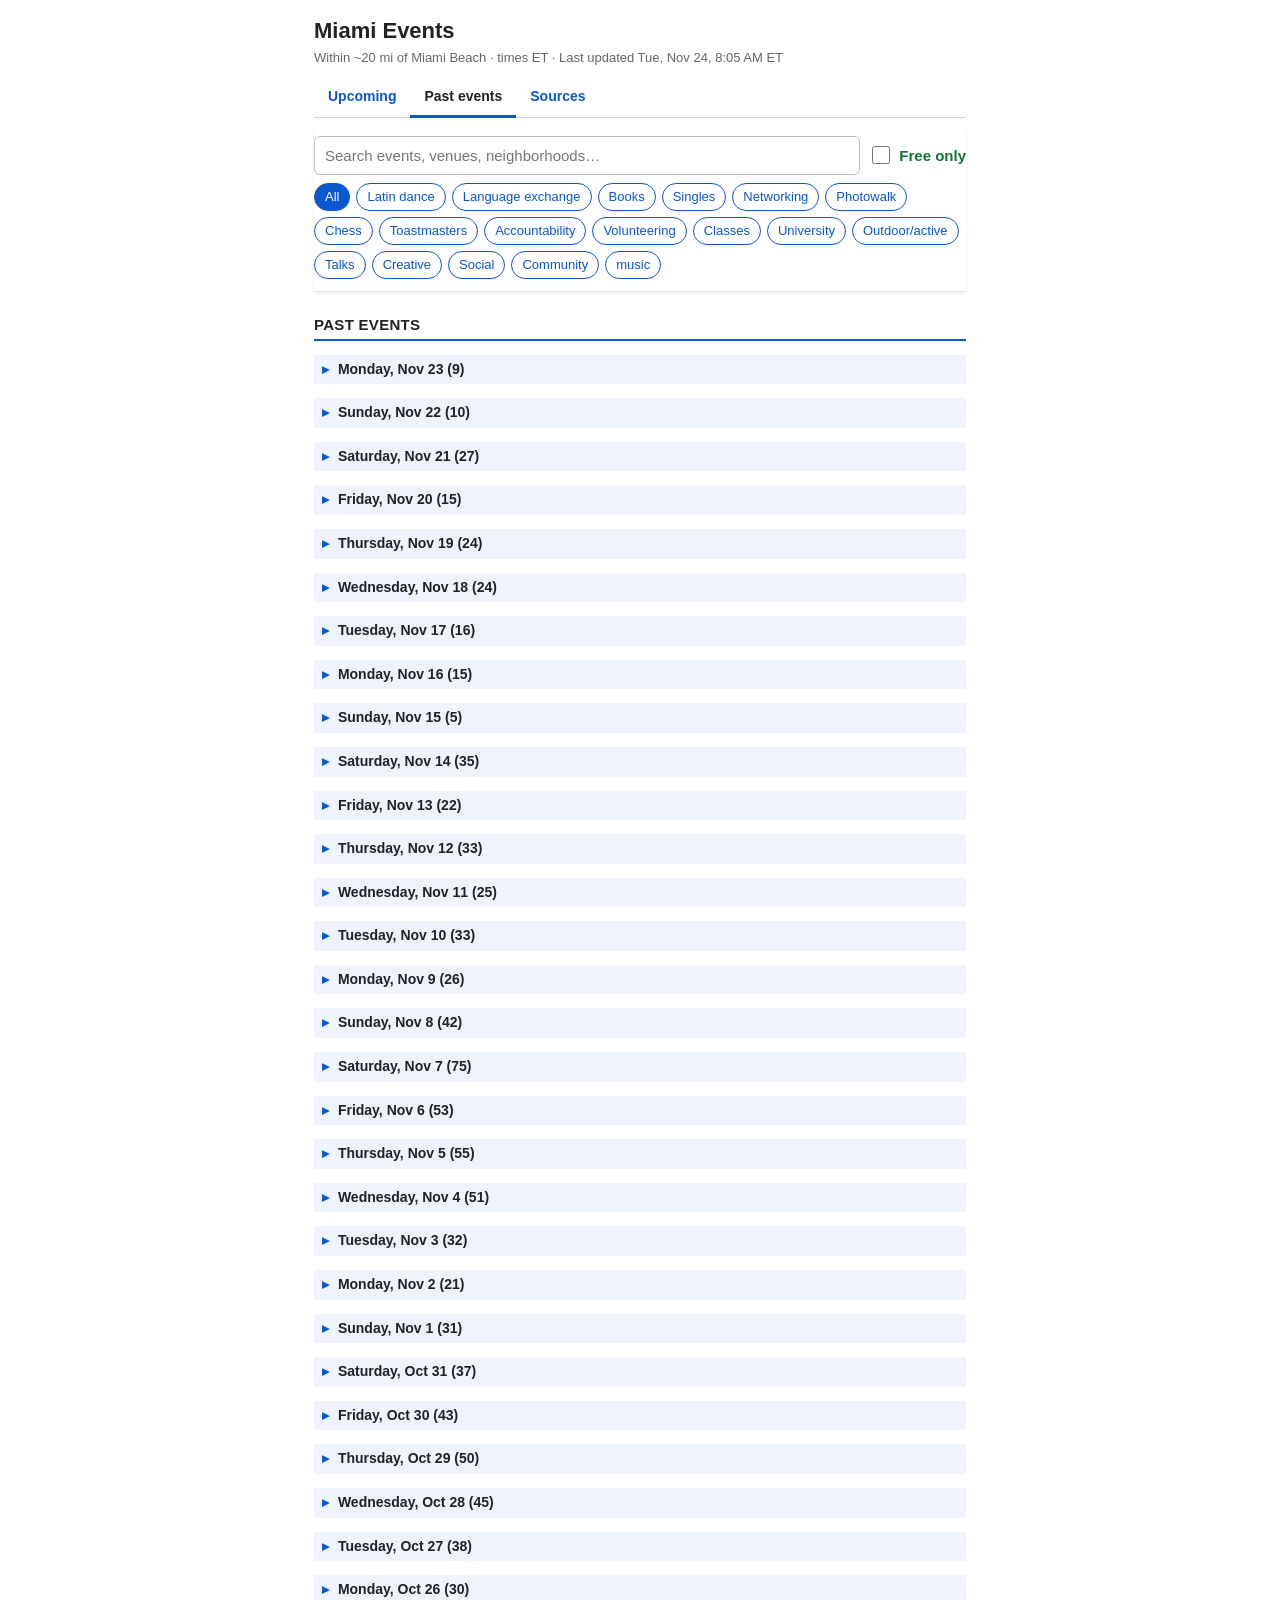
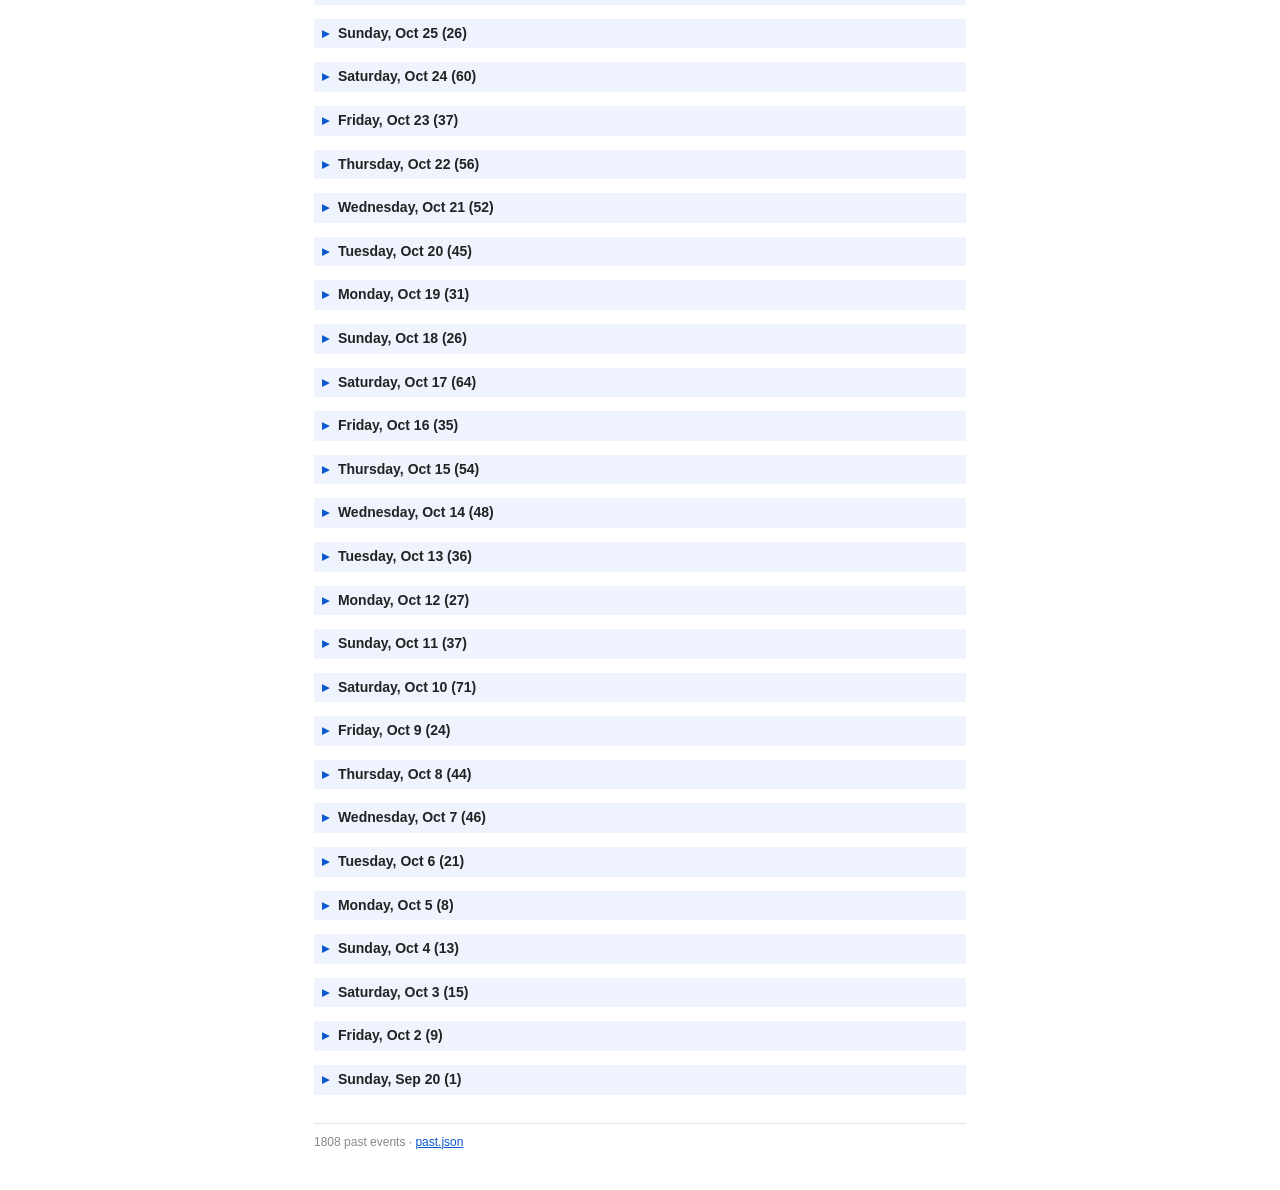
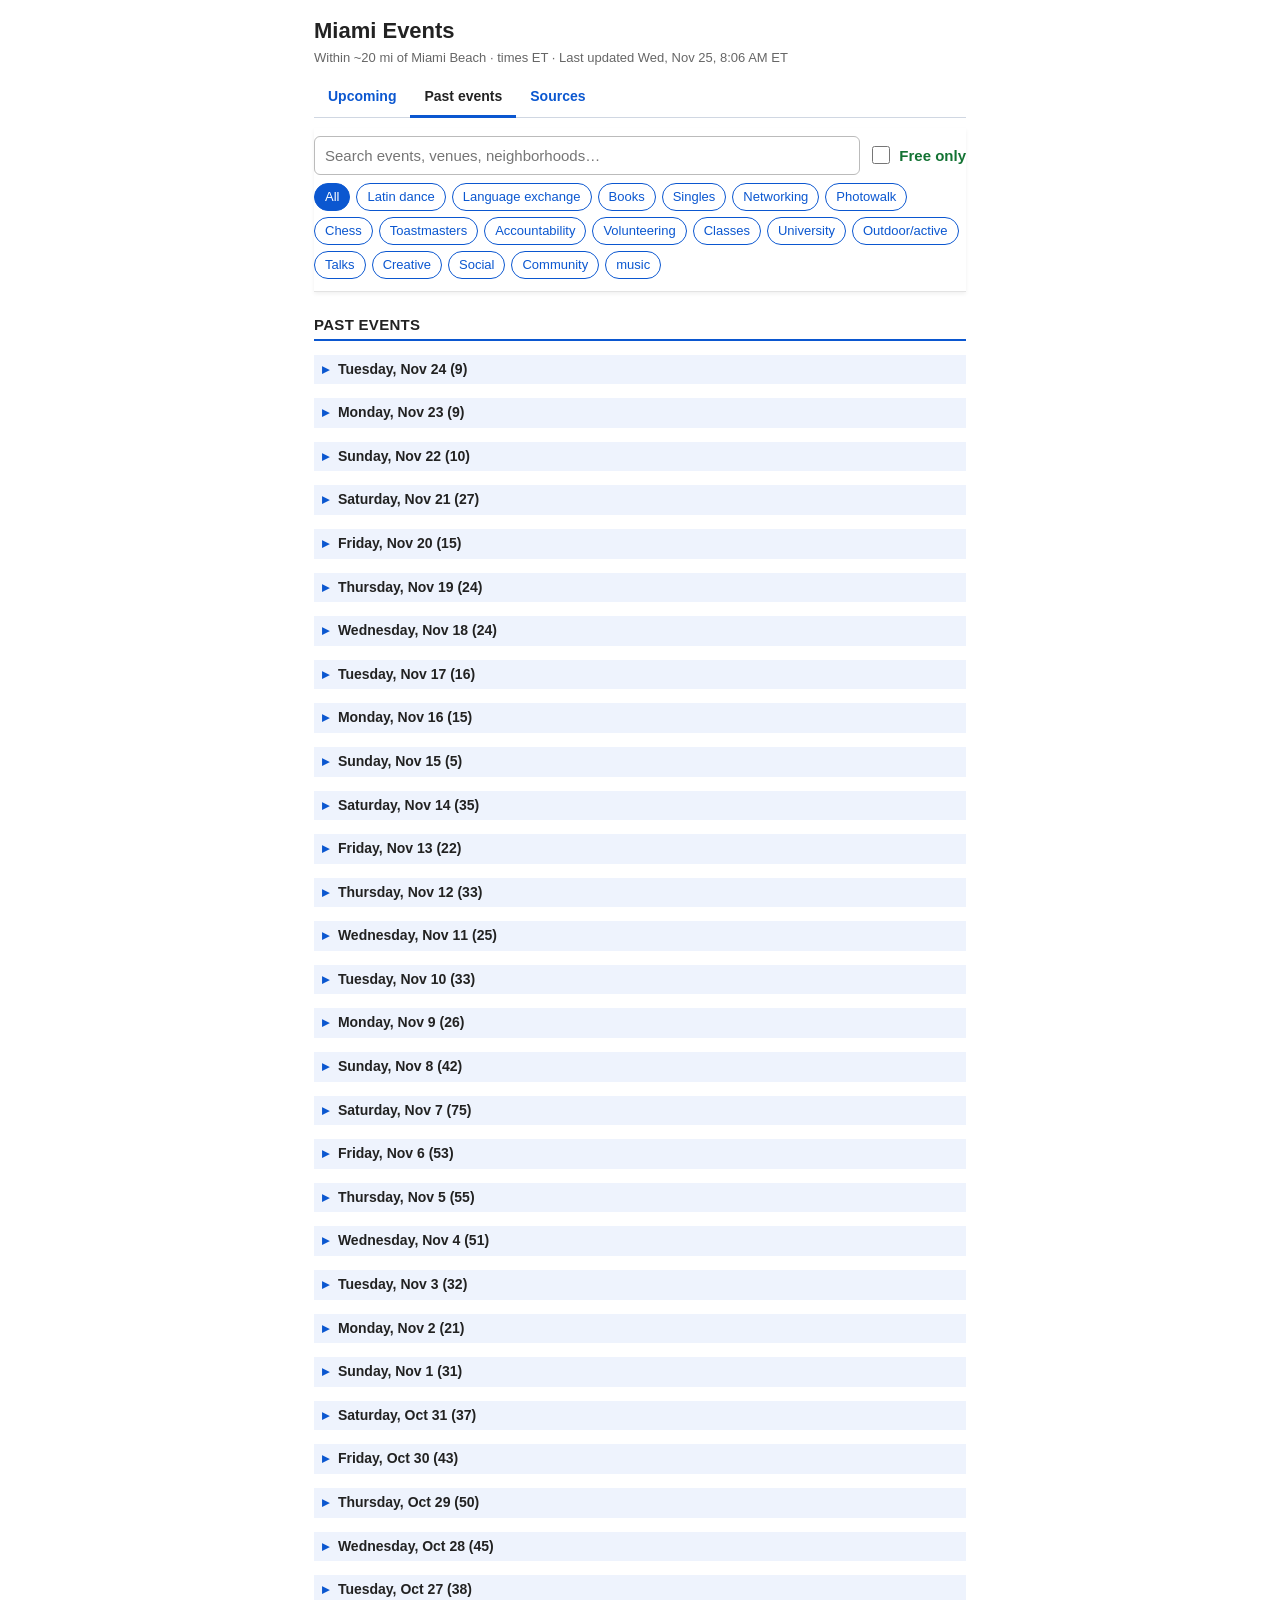
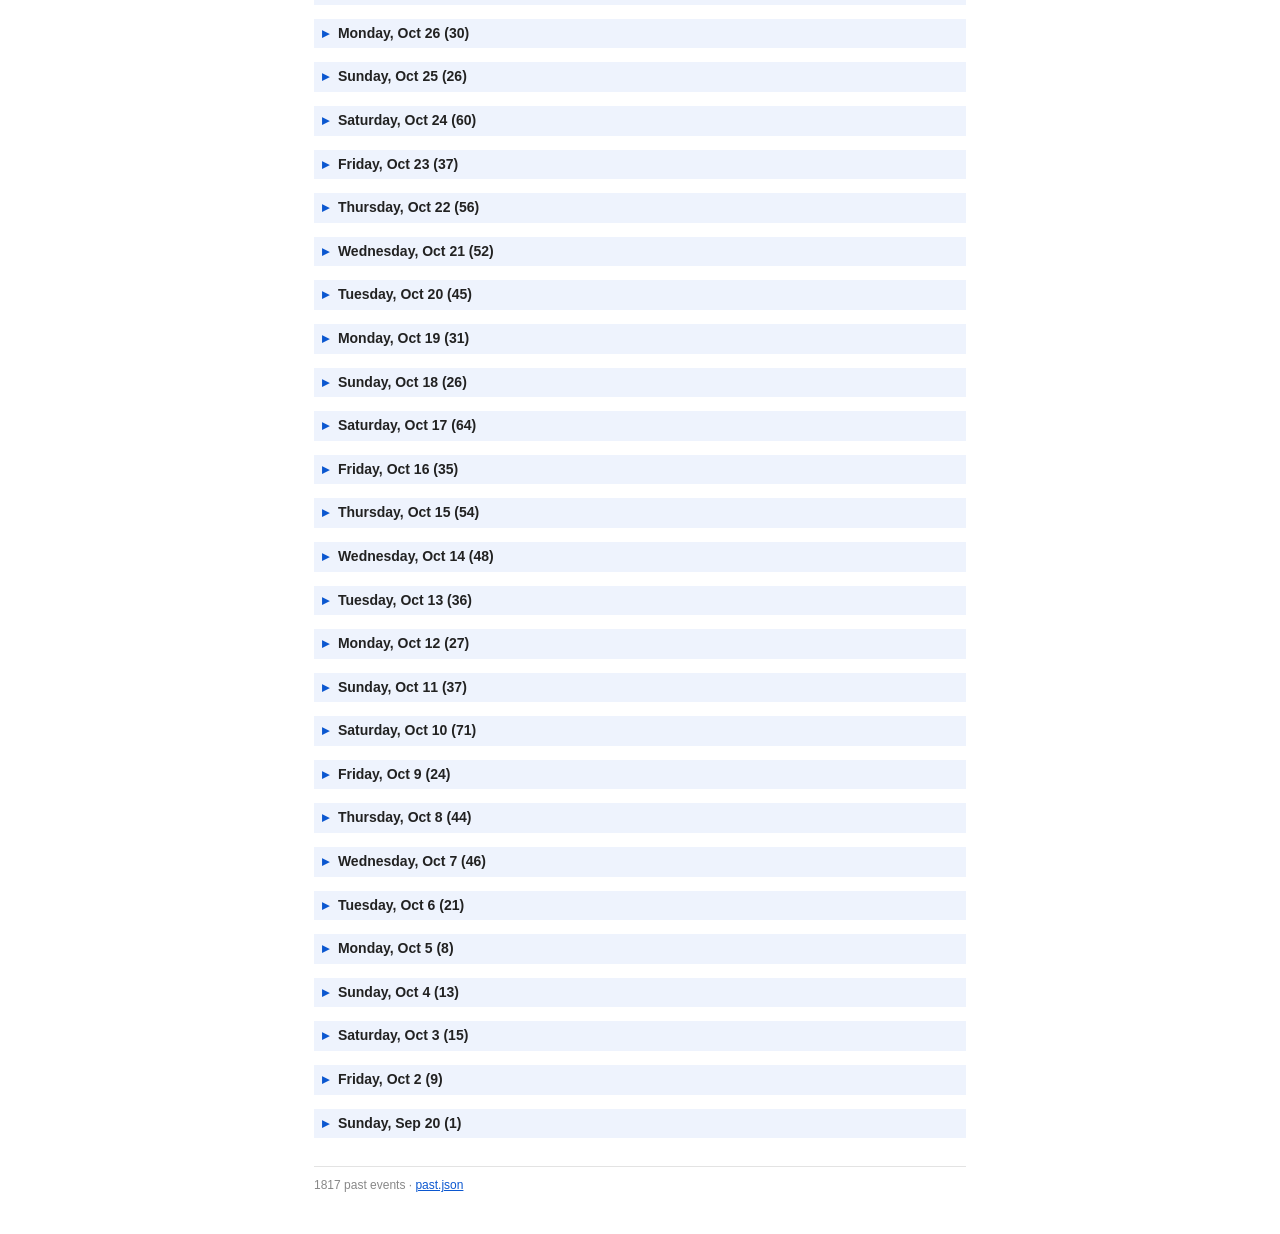
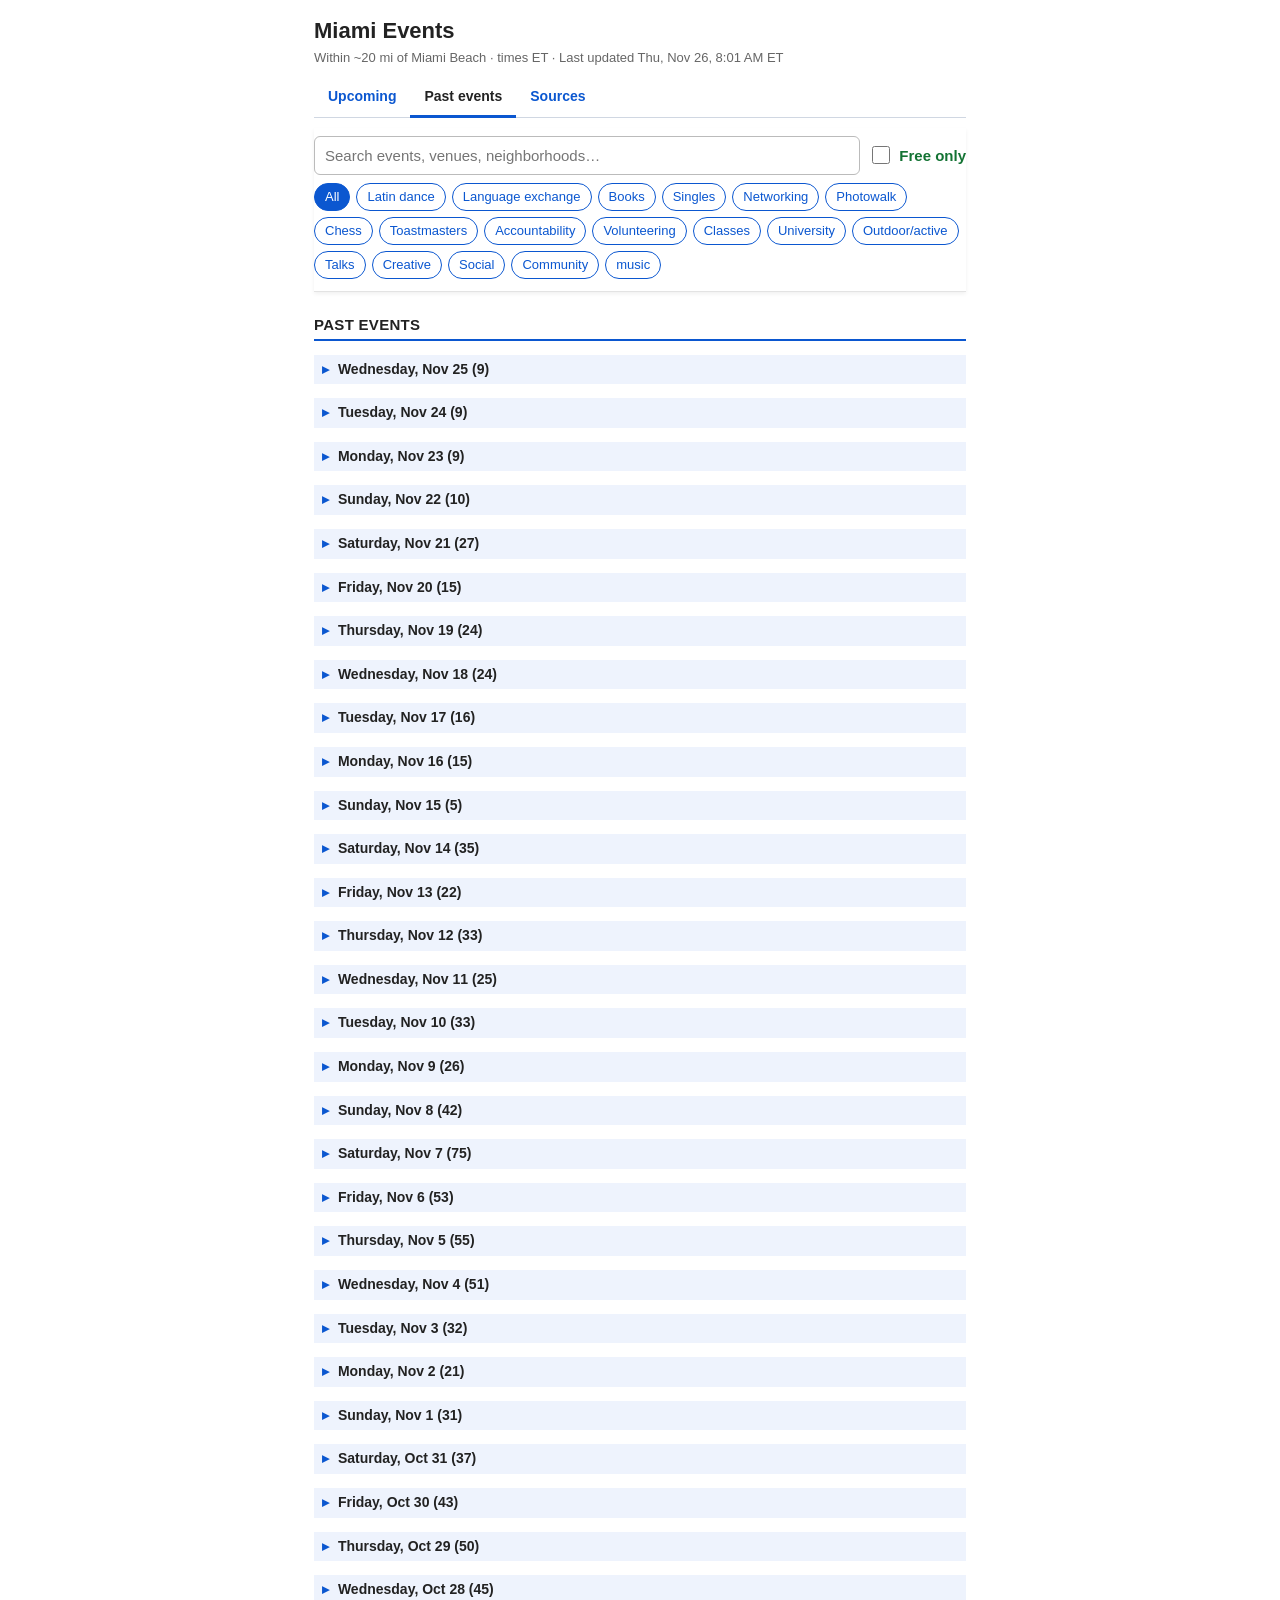
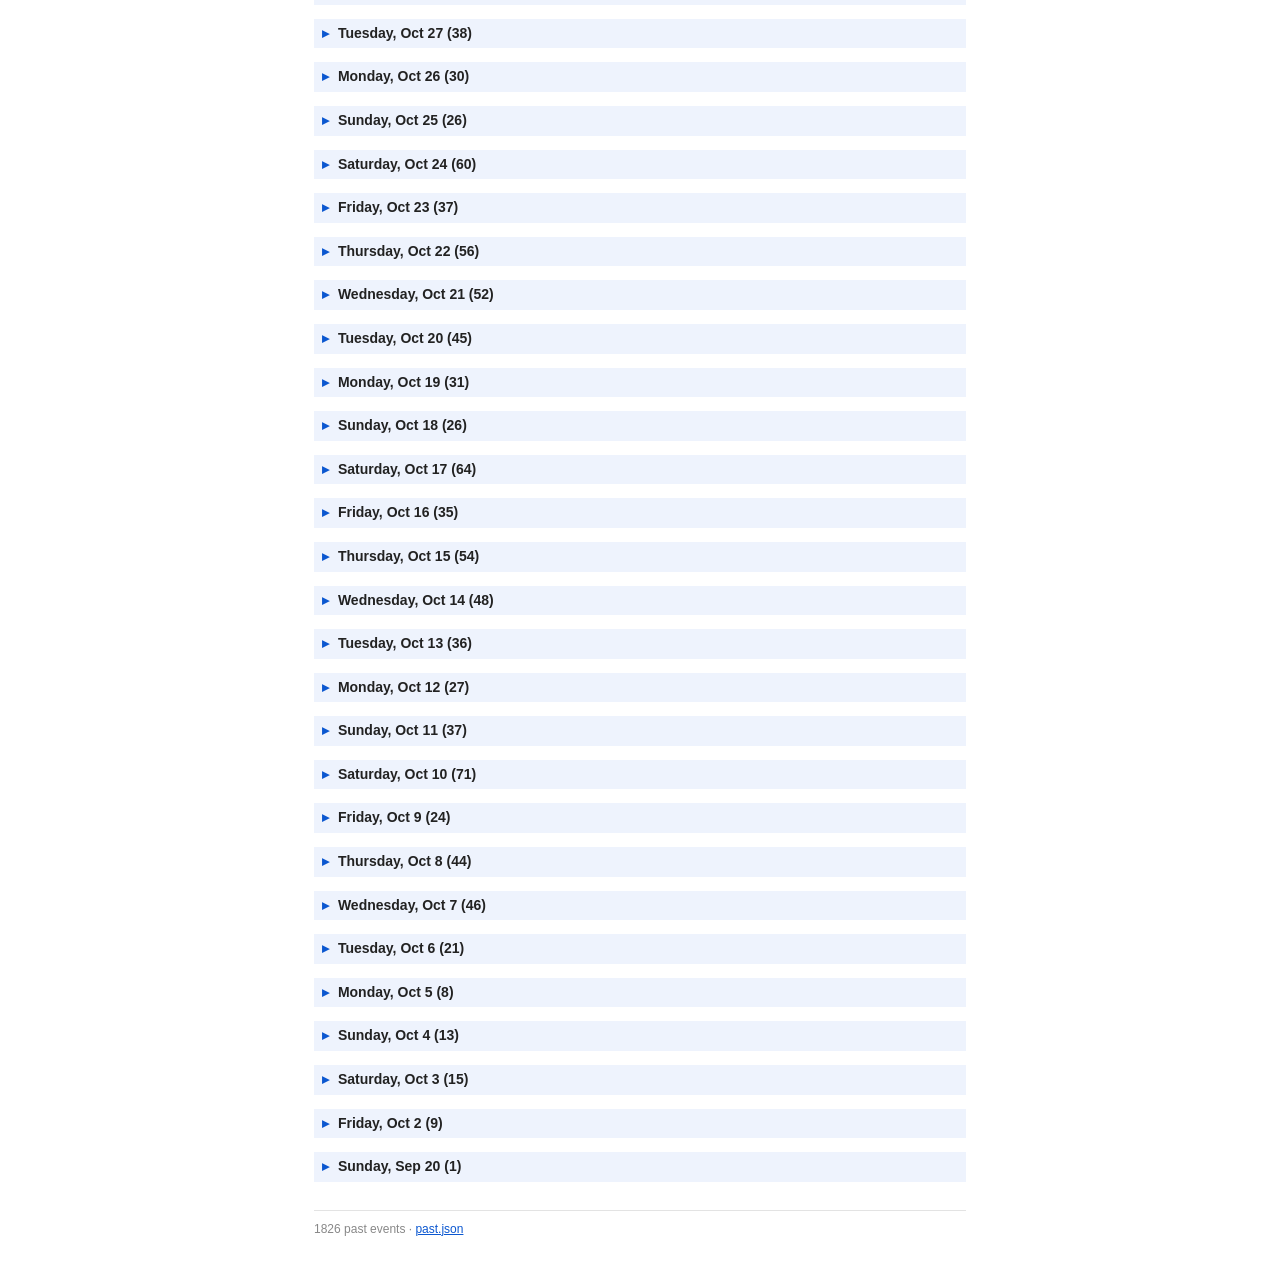
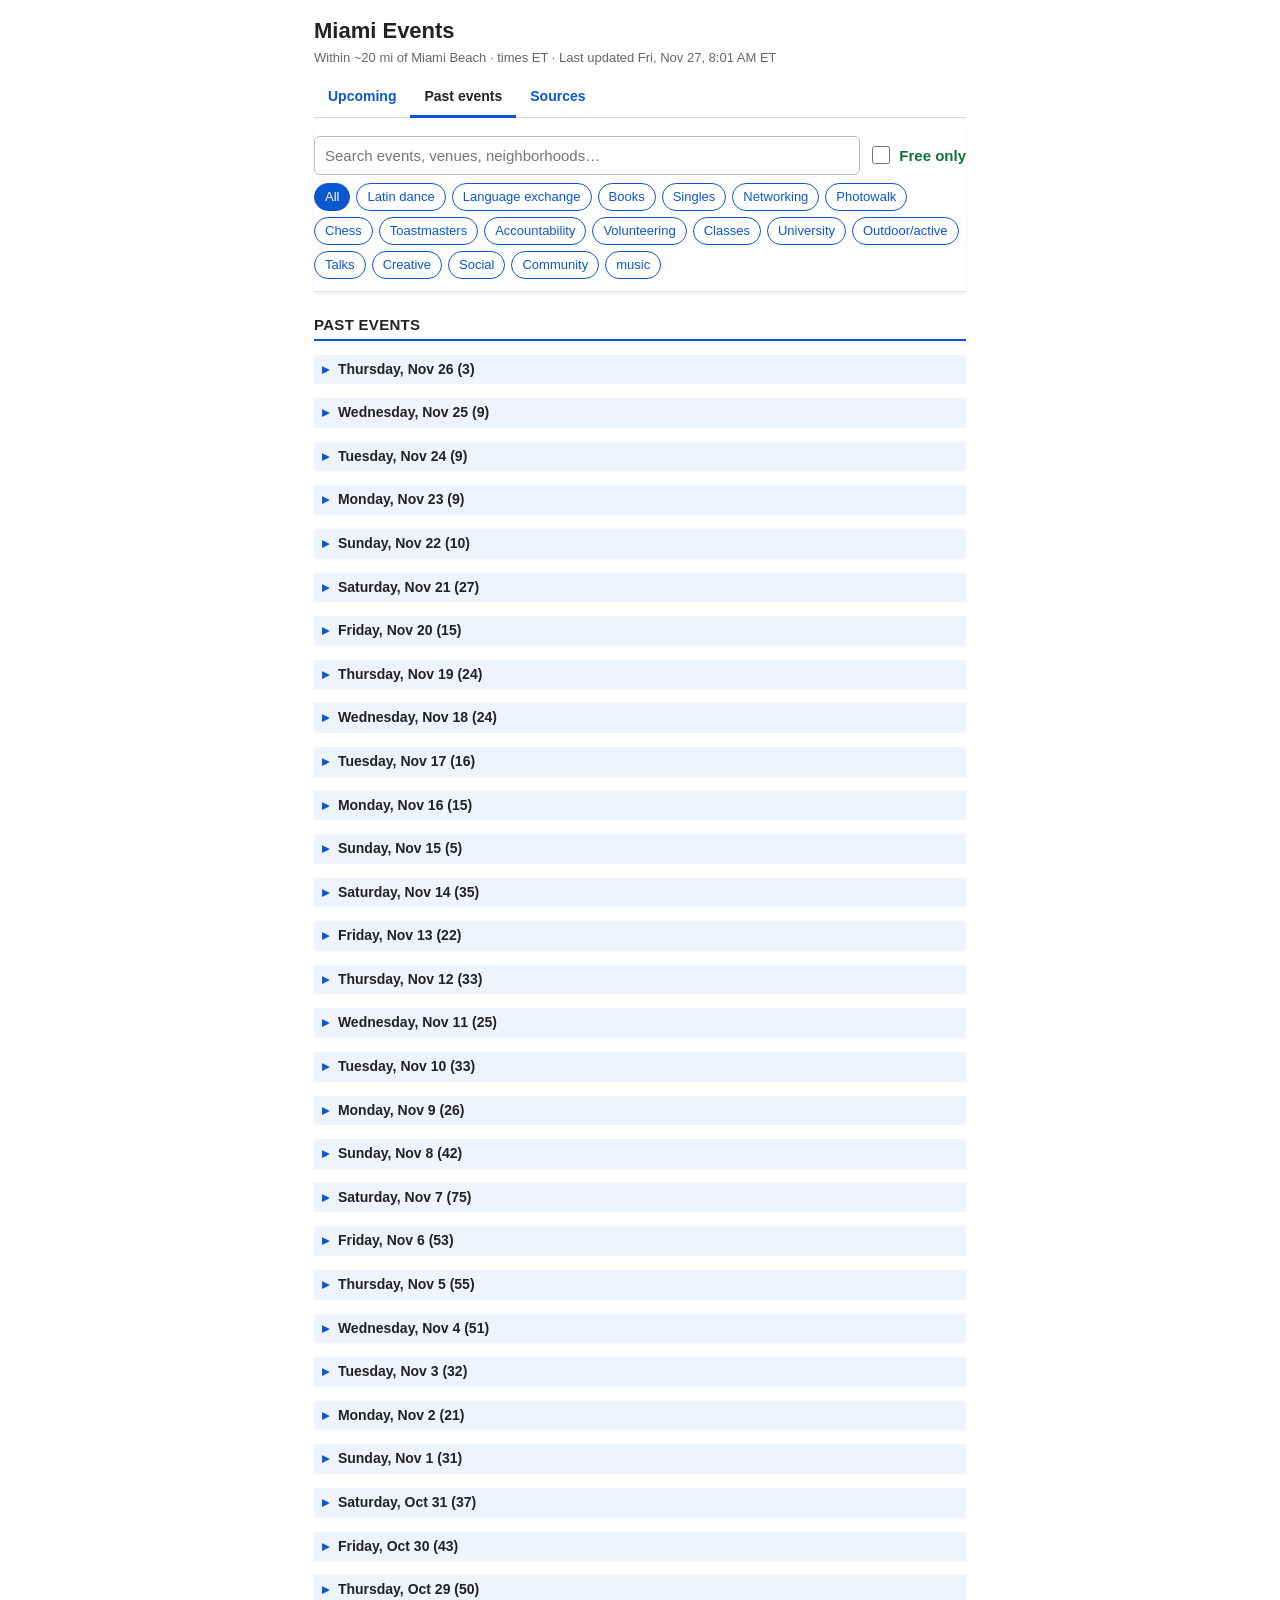
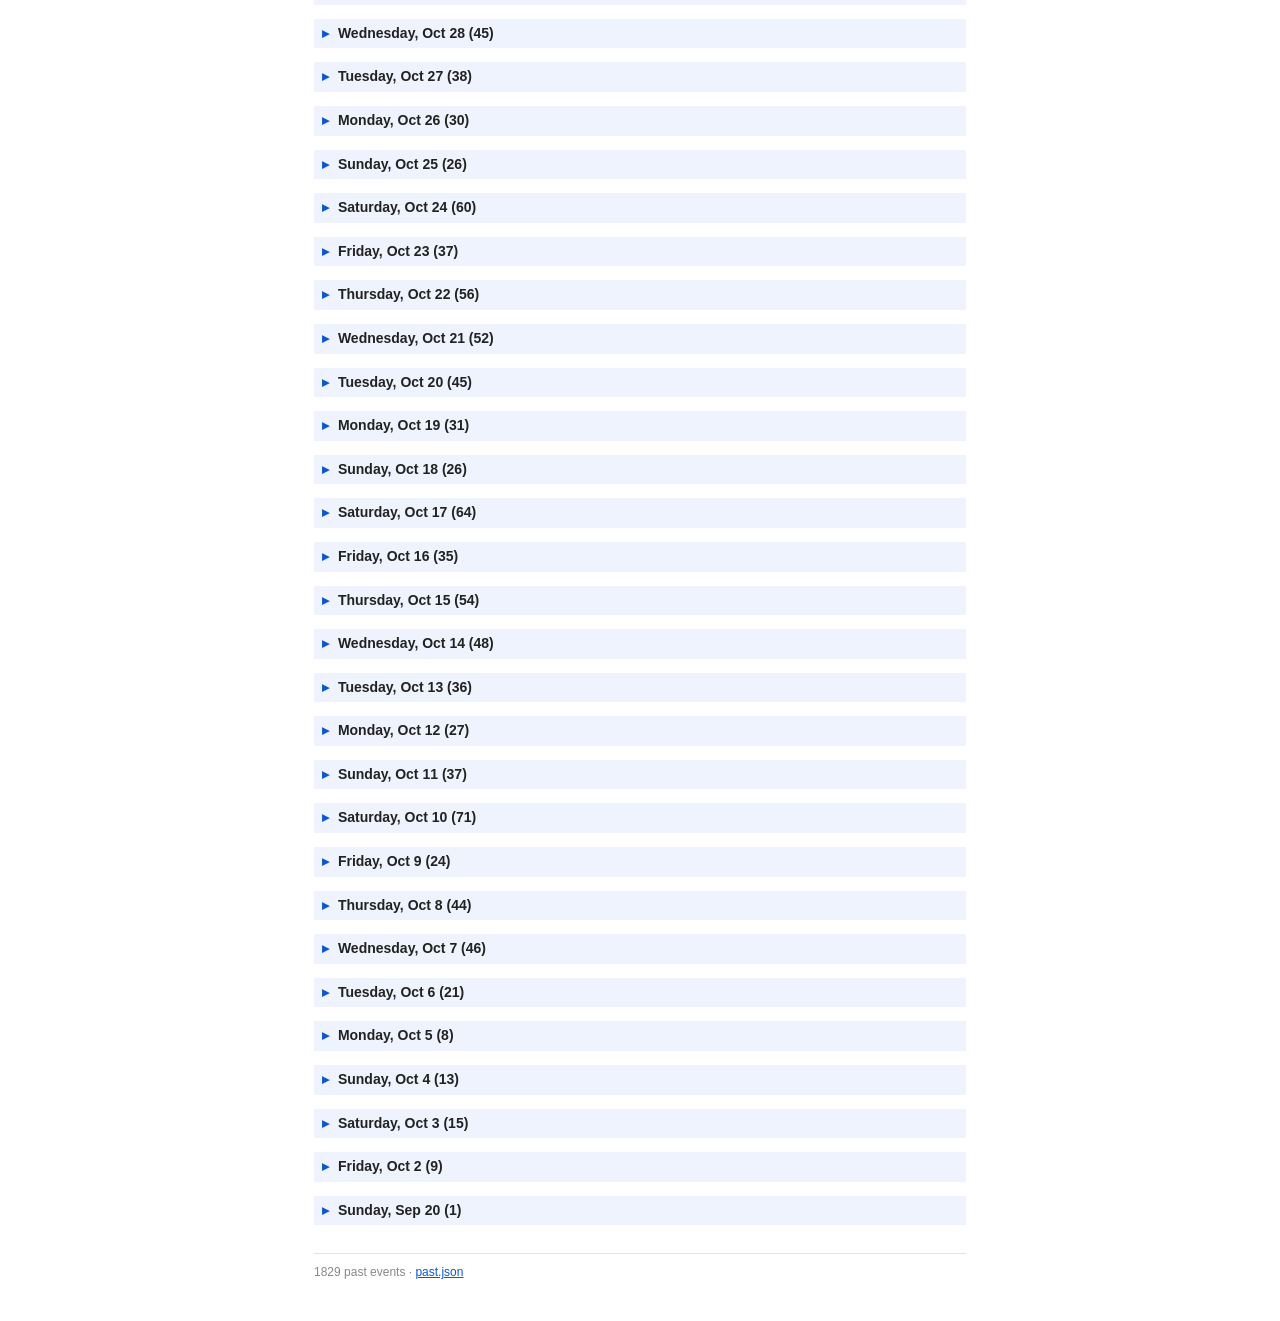
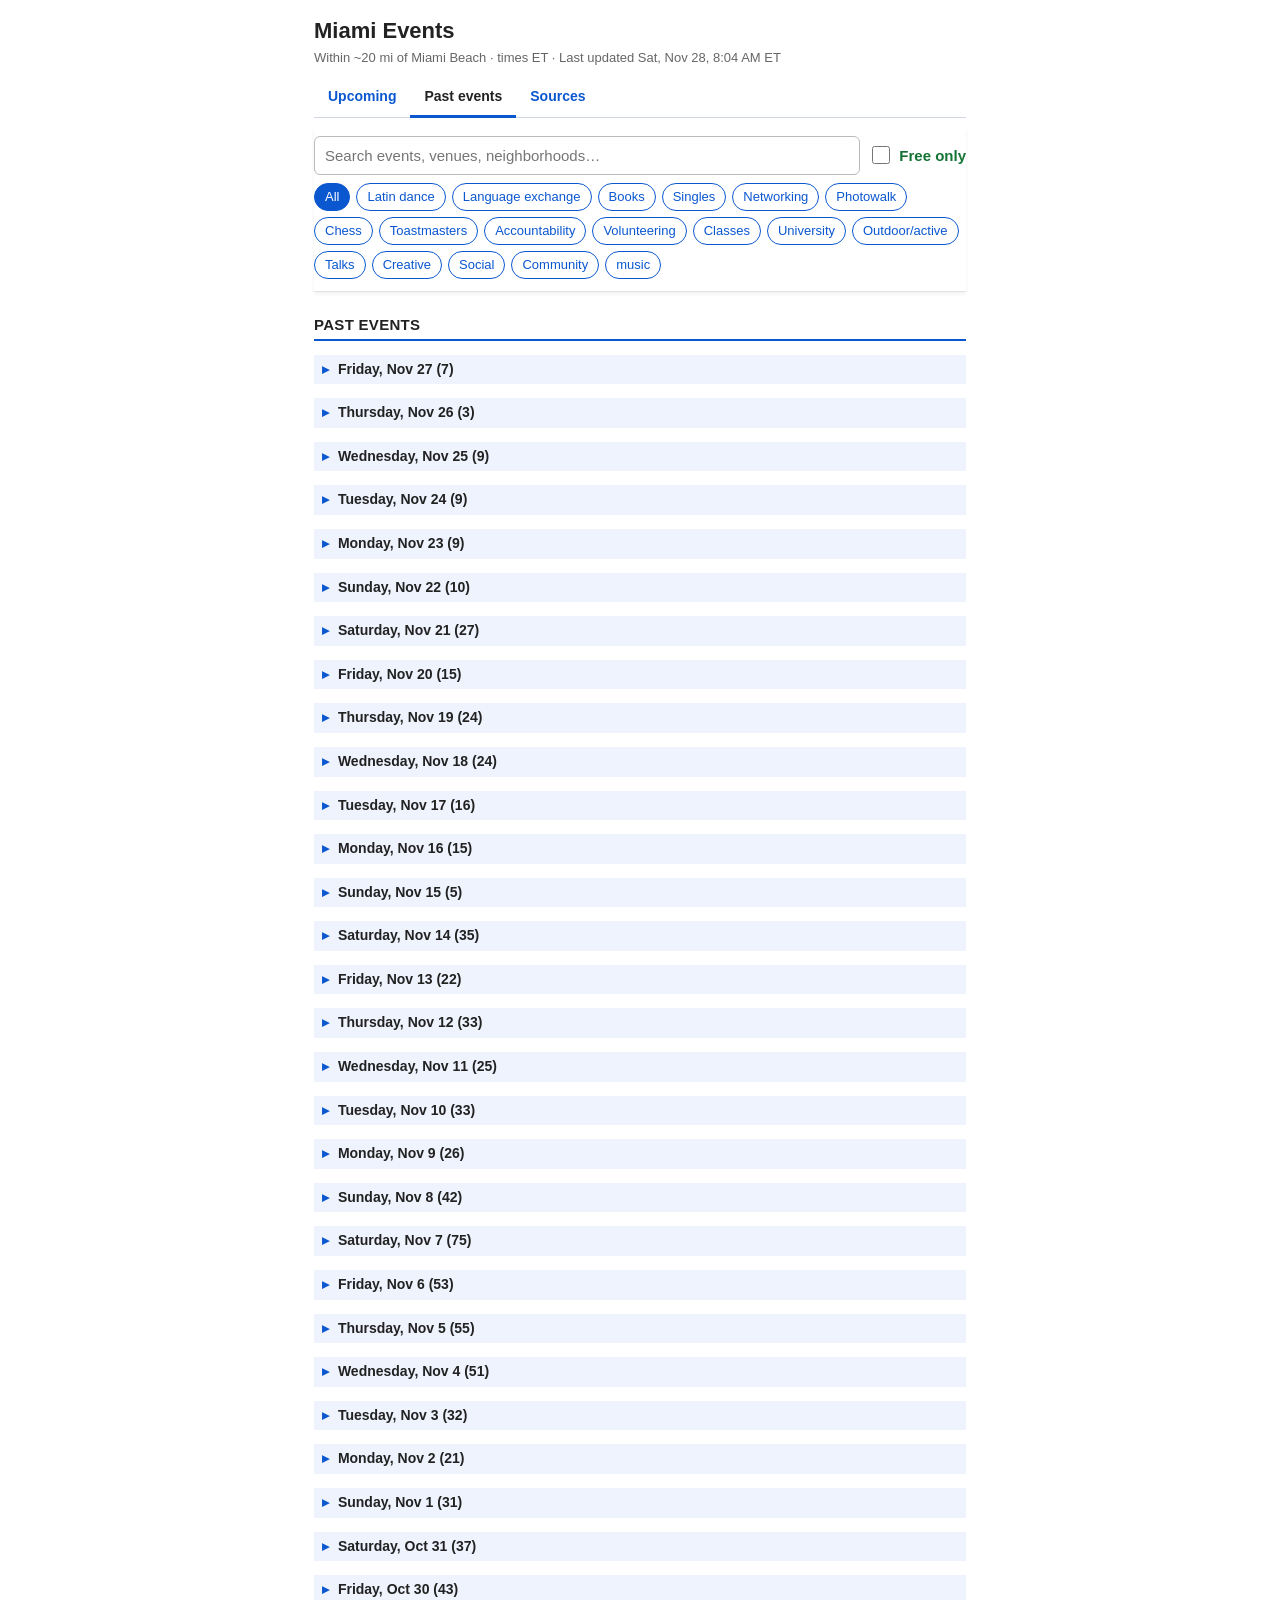
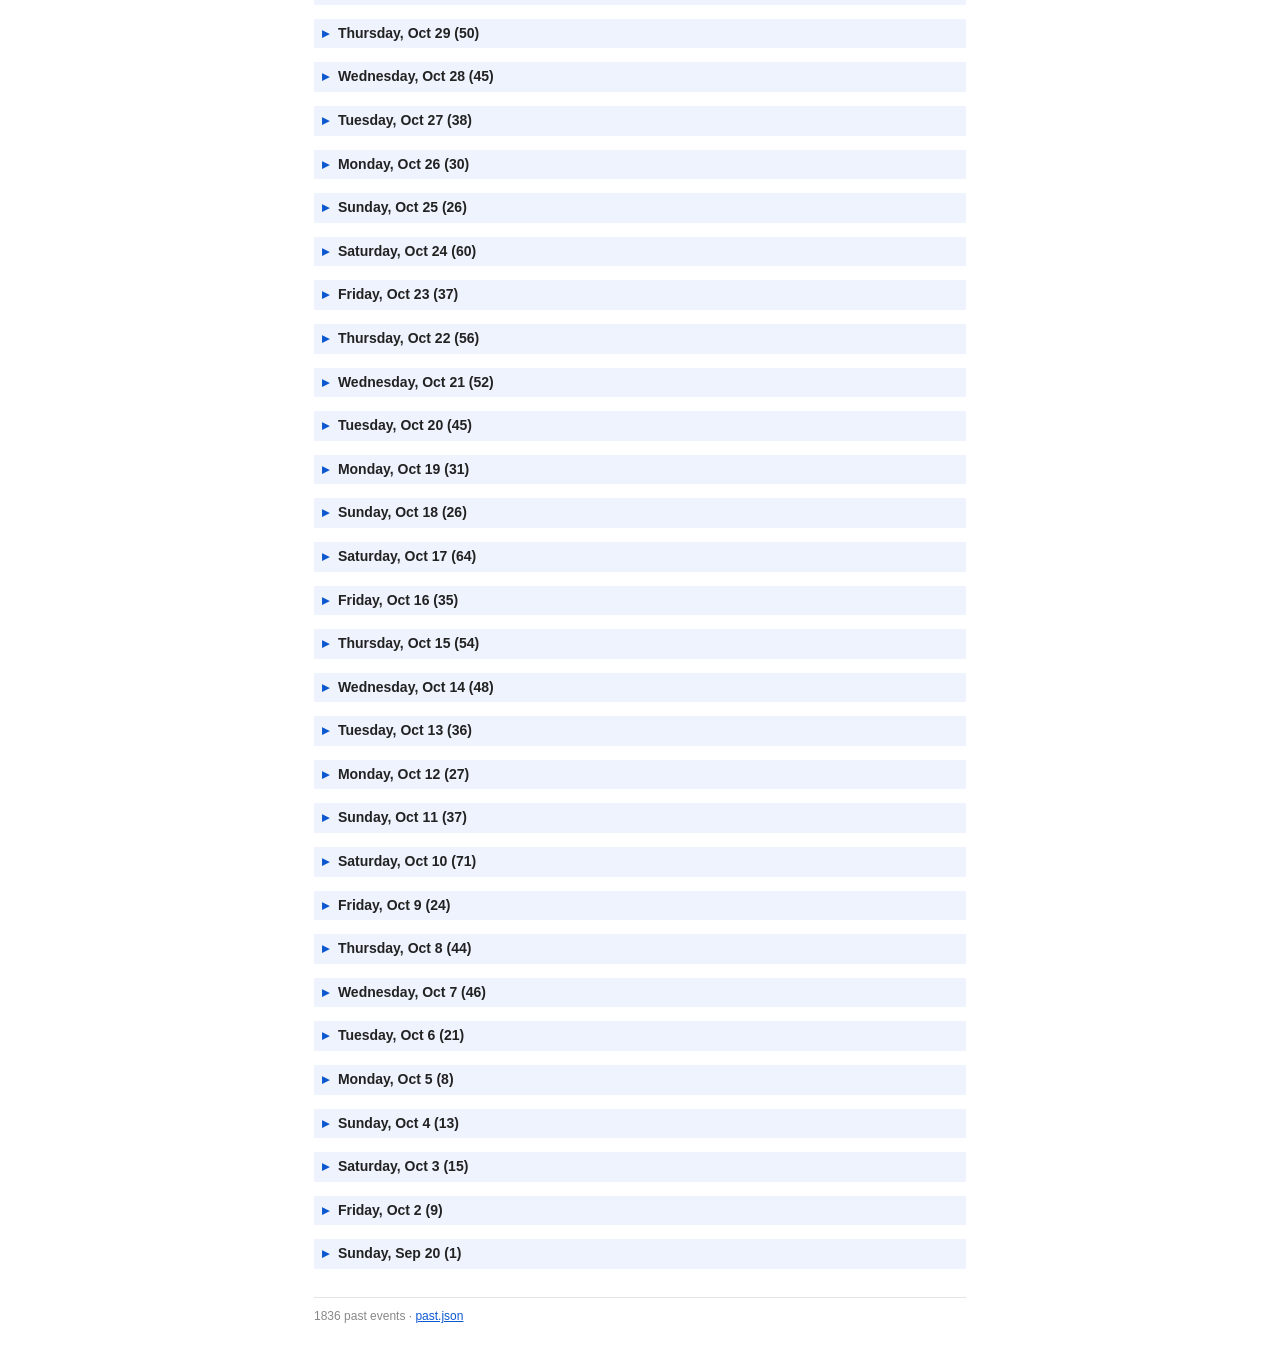
